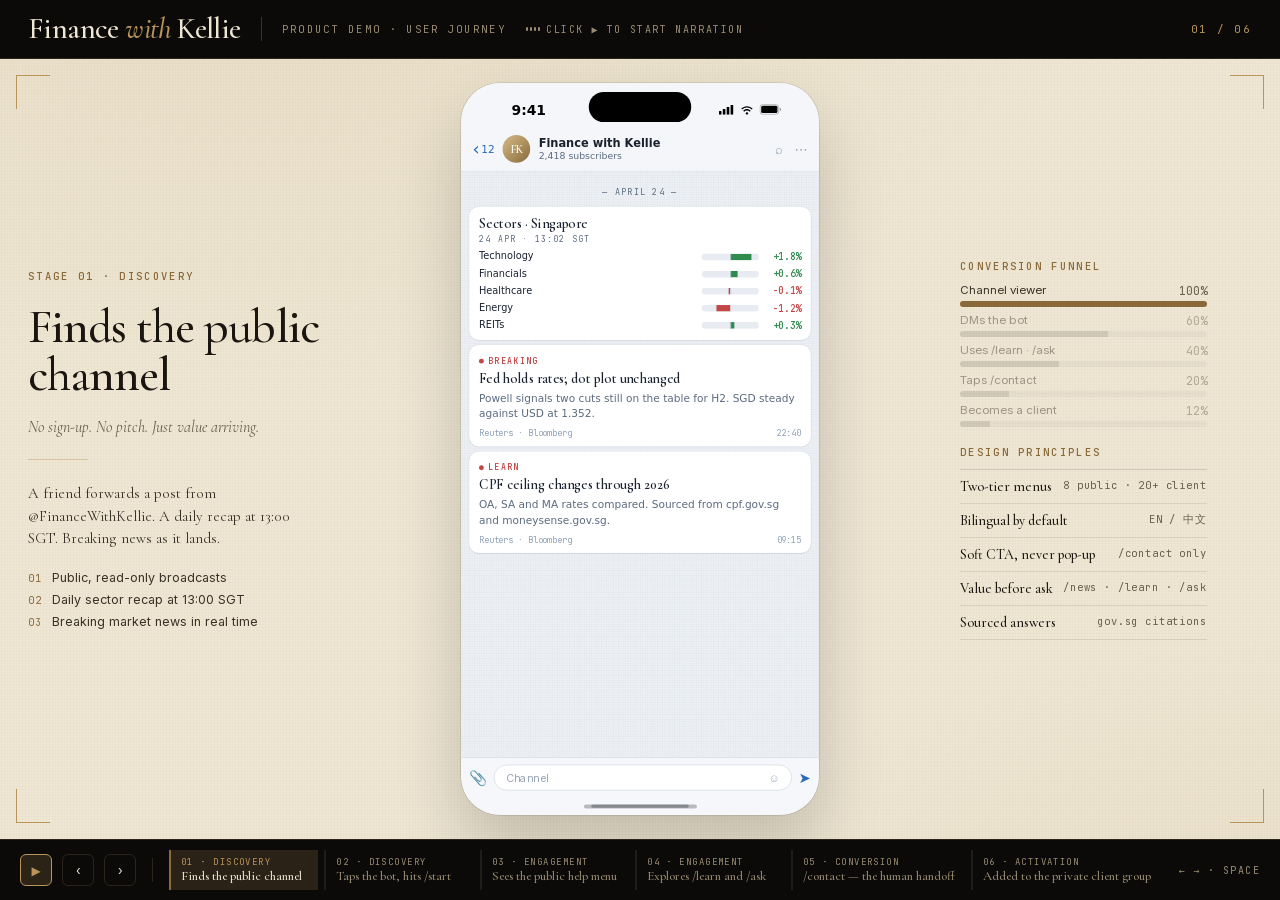
==== index.html @ a2a3235c "Add files via upload" ====
<!DOCTYPE html>
<html>
<head>
  <meta charset="utf-8">
  <title>Finance with Kellie — Product Demo</title>
  <style>
    * { margin: 0; padding: 0; box-sizing: border-box; }
    body { background: #efe7d3; display: flex; align-items: center; justify-content: center; min-height: 100vh; font-family: -apple-system, BlinkMacSystemFont, sans-serif; }
    #__bundler_loading { position: fixed; bottom: 20px; right: 20px; font: 13px/1.4 -apple-system, BlinkMacSystemFont, sans-serif; color: #666; background: #fff; padding: 8px 14px; border-radius: 8px; box-shadow: 0 1px 4px rgba(0,0,0,0.12); z-index: 10000; }
    #__bundler_thumbnail { position: fixed; inset: 0; width: 100%; height: 100%; display: flex; align-items: center; justify-content: center; background: #efe7d3; z-index: 9999; }
    #__bundler_thumbnail svg { width: 100%; height: 100%; object-fit: contain; }
    #__bundler_placeholder { color: #999; font-size: 14px; }
  </style>
  <noscript>
    <style>#__bundler_loading { display: none; }</style>
    <div style="position:fixed;bottom:12px;left:12px;font:13px/1.4 -apple-system,BlinkMacSystemFont,sans-serif;color:#999;background:rgba(255,255,255,0.9);padding:6px 12px;border-radius:6px;box-shadow:0 1px 4px rgba(0,0,0,0.08);z-index:10000;">
      This page requires JavaScript to display.
    </div>
  </noscript>
</head>
<body>
  <div id="__bundler_thumbnail">
  <svg viewBox="0 0 1200 800" xmlns="http://www.w3.org/2000/svg">
    <rect width="1200" height="800" fill="#efe7d3"></rect>
    <rect x="460" y="180" width="280" height="500" rx="40" fill="#0b0a08"></rect>
    <rect x="476" y="210" width="248" height="440" rx="26" fill="#eef2f6"></rect>
    <text x="600" y="140" font-family="Georgia, serif" font-size="58" font-style="italic" fill="#8a6a3a" text-anchor="middle">Finance with Kellie</text>
    <circle cx="600" cy="430" r="50" fill="#b8935a"></circle>
    <text x="600" y="446" font-family="Georgia, serif" font-size="40" font-weight="600" fill="#fff" text-anchor="middle">FK</text>
  </svg>
</div>
  <div id="__bundler_loading">Unpacking...</div>

  <script>
    
document.addEventListener('DOMContentLoaded', async function() {
  const loading = document.getElementById('__bundler_loading');
  function setStatus(msg) { if (loading) loading.textContent = msg; }

  // Error sink persists across replaceWith since it's on window, not the DOM.
  window.addEventListener('error', function(e) {
    var p = document.body || document.documentElement;
    var d = document.getElementById('__bundler_err') || p.appendChild(document.createElement('div'));
    d.id = '__bundler_err';
    d.style.cssText = 'position:fixed;bottom:12px;left:12px;right:12px;font:12px/1.4 ui-monospace,monospace;background:#2a1215;color:#ff8a80;padding:10px 14px;border-radius:8px;border:1px solid #5c2b2e;z-index:99999;white-space:pre-wrap;max-height:40vh;overflow:auto';
    d.textContent = (d.textContent ? d.textContent + String.fromCharCode(10) : '') +
      '[bundle] ' + (e.message || e.type) +
      (e.filename ? ' (' + e.filename.slice(0, 60) + ':' + e.lineno + ')' : '');
  }, true);

  try {
    const manifestEl = document.querySelector('script[type="__bundler/manifest"]');
    const templateEl = document.querySelector('script[type="__bundler/template"]');
    if (!manifestEl || !templateEl) {
      setStatus('Error: missing bundle data');
      console.error('[bundler] Missing script tags — manifestEl:', !!manifestEl, 'templateEl:', !!templateEl);
      return;
    }

    const manifest = JSON.parse(manifestEl.textContent);
    let template = JSON.parse(templateEl.textContent);

    const uuids = Object.keys(manifest);
    setStatus('Unpacking ' + uuids.length + ' assets...');

    const blobUrls = {};
    await Promise.all(uuids.map(async (uuid) => {
      const entry = manifest[uuid];
      try {
        const binaryStr = atob(entry.data);
        const bytes = new Uint8Array(binaryStr.length);
        for (let i = 0; i < binaryStr.length; i++) bytes[i] = binaryStr.charCodeAt(i);

        let finalBytes = bytes;
        if (entry.compressed) {
          if (typeof DecompressionStream !== 'undefined') {
            const ds = new DecompressionStream('gzip');
            const writer = ds.writable.getWriter();
            const reader = ds.readable.getReader();
            writer.write(bytes);
            writer.close();
            const chunks = [];
            let totalLen = 0;
            while (true) {
              const { done, value } = await reader.read();
              if (done) break;
              chunks.push(value);
              totalLen += value.length;
            }
            finalBytes = new Uint8Array(totalLen);
            let offset = 0;
            for (const chunk of chunks) { finalBytes.set(chunk, offset); offset += chunk.length; }
          } else {
            console.warn('DecompressionStream not available, asset ' + uuid + ' may not render');
          }
        }

        blobUrls[uuid] = URL.createObjectURL(new Blob([finalBytes], { type: entry.mime }));
      } catch (err) {
        console.error('Failed to decode asset ' + uuid + ':', err);
        blobUrls[uuid] = URL.createObjectURL(new Blob([], { type: entry.mime }));
      }
    }));

    const extResEl = document.querySelector('script[type="__bundler/ext_resources"]');
    const extResources = extResEl ? JSON.parse(extResEl.textContent) : [];
    const resourceMap = {};
    for (const entry of extResources) {
      if (blobUrls[entry.uuid]) resourceMap[entry.id] = blobUrls[entry.uuid];
    }

    setStatus('Rendering...');
    for (const uuid of uuids) template = template.split(uuid).join(blobUrls[uuid]);

    // Strip integrity + crossorigin — blob URLs from a file:// document inherit
    // a null origin, so crossorigin forces a CORS fetch that SRI then rejects.
    // The manifest bytes are ours; SRI protects against CDN compromise, not this.
    template = template.replace(/\s+integrity="[^"]*"/gi, '').replace(/\s+crossorigin="[^"]*"/gi, '');

    const resourceScript = '<script>window.__resources = ' +
      JSON.stringify(resourceMap).split('</' + 'script>').join('<\\/' + 'script>') +
      ';</' + 'script>';
    // Inject after <head> so the DOCTYPE stays first; prepending the script
    // would push the parser into quirks mode. DOMParser always emits a <head>
    // (synthesizing one if the source HTML omitted it) but may carry
    // attributes through, so match the full opening tag. slice() rather than
    // replace() keeps us clear of $-pattern substitution in resourceScript.
    const headOpen = template.match(/<head[^>]*>/i);
    if (headOpen) {
      const i = headOpen.index + headOpen[0].length;
      template = template.slice(0, i) + resourceScript + template.slice(i);
    }

    // Parse the template and swap the root element. Scripts inserted via
    // DOMParser/replaceWith are inert per spec — re-create each with
    // createElement so they execute, awaiting onload for src scripts to
    // preserve ordering (React before ReactDOM before Babel before text/babel).
    const doc = new DOMParser().parseFromString(template, 'text/html');
    document.documentElement.replaceWith(doc.documentElement);
    const dead = Array.from(document.scripts);
    for (const old of dead) {
      const s = document.createElement('script');
      for (const a of old.attributes) s.setAttribute(a.name, a.value);
      s.textContent = old.textContent;
      // text/babel scripts with a src: fetch and inline. transformScriptTags
      // does XHR against the src, but blob:null/ from a file:// origin is
      // silently dropped. Inlining makes it a plain inline babel script,
      // which transformScriptTags handles unconditionally.
      if ((s.type === 'text/babel' || s.type === 'text/jsx') && s.src) {
        const r = await fetch(s.src);
        s.textContent = await r.text();
        s.removeAttribute('src');
      }
      const p = s.src ? new Promise(function(r) { s.onload = s.onerror = r; }) : null;
      old.replaceWith(s);
      if (p) await p;
    }
    // Babel standalone auto-transforms type=text/babel on DOMContentLoaded,
    // which fired before we swapped the document. Trigger manually if present.
    if (window.Babel && typeof window.Babel.transformScriptTags === 'function') {
      window.Babel.transformScriptTags();
    }
  } catch (err) {
    setStatus('Error unpacking: ' + err.message);
    console.error('Bundle unpack error:', err);
  }
});

  </script>

  <script type="__bundler/manifest">
{"7c91f615-0f0a-4a80-a212-83a307b36c21":{"mime":"text/javascript","compressed":true,"data":"H4sIAAAAAAAAE+y9eXvbRpYv/L8/RcW3Y5I2BcXO9CxSKxlFlrs18XYlOZm+bl+pSBRJRCDARoGS2Ym/+33OUisKlOw4PT3vO36e7ohAodZTp06d5Xd2Hz68Jx6Kfy+Lqaq0EqdKTlt40sAfWa6uVVmvlqpqs5/[base64]/gLfR5VlQqH4hvTV1D/n4k9lydVIyqNL3ASulFJpe5+JZ/DN8OuIrBO6+HUBv3WxwI/uOXX4RW5cwW4wIZLqI4ED9/GI32730YwoSMhTcBtpM/i8FaK6Hbppi2g/1794S4lg1RwQ+q0VD6QAwe/2v2dfaY3u/[base64]/er0/PB5/2cwx7KMv3p2evjH7c3NGjlPtXd2fnpydH7x4tXT4/6PaSkvlnWuOv09ffXs5Pnx6ZYeNzUsVpP48oeTp7d8eQ0rGn959Orl+fF/bhnstK5a9b4z1mevTn88PH16cXr8bMtE1c2NbPKLRs06c/Xm7DWwii0TtdYrYDK9Xz4/OdvSb/P5RVnoTu9fHL941f/pUi3r+Ivnh//nz/1flPJvm/iLV8+enR2dHh+/7P+sns30tFGqct++OPzzd8cXJ+fHp4fnr04vzv784rtXz93HRasa2daNKf7s8M1/JkoP/v3fTckBFLWcZa7aE37xrBou5Wai8PekVMRlhShmInyBfLFal8jPDJsNCnzh8WJTjRCNatdNhV/u46MP9/A/0G/3fVs34qBn2A8ehA29TRZ7B/0Ky6Wm5d3+PTu+ziiwFwH774wjKBwMKBooPt2Fc1uIh+J7pVZatI2cXtHZp8R03TSqgkNRr2Q7Xagmw7K7Pnc/okJPbRk4L7A5rhoq//eialVTydI+gJGJn6mGermqK1W1H/jtLv6XW9/D/kJ39+/a3wl0ZKDhdJgV83UjkaT0eroQUotFfSPKupoLWYn1Kpetogr1ol6XuaD9mItZ3cASFK2olMrhEOof/HfQ4BG2ZkffNrLSBbQcjSD++HDa/u+1Wiv7ZTDwMU3lrnjDJ1KjVk2dr6dKTNRCXhd1A8O/xDGr/A0OSF+CUFOquZxuQNJQGVGUxo4W1fw5vtoTM1lqRU3kRX4GNaxLRW+pKi7zUfNf31SGVKjsefwSRDb8wiy9uFnUZgXqm0rIauNeQlnZCtnwSnFV5UZMFBz4IAW0zXraqrx/jV5hu78pbdomn6rJes7tPmvkEtf2g+GF/PHx+7aRZ62cXpkiZmNaLqhVXGqo4U+z583O760RSxsewDuePkr3M+u2KA5cf8LWXft36wH1ASYL6BlLiWK5IpmI9mhRAW9WuZhsAopqFIj1QFT3tvV+rsxqU+1mSm/5Bgsf5rmq8vUyGK8bKiyc5koHAxzBYZ4DD1EwZtHWKzHDMd8s4FIBL2hkQOtEp9eyLGBP5fe4UmDx6ZkbeXNLzT466JlkO7nQp6cKdn2rSGZWbkLNDO7olZoWs2IaTf29e95A4ZU4uOMs7/ujgS+TfYcXwxGcgIOBI4fw5PKp1R1Qu2Lnc/4zG1VVcAKfTeuVOnx9AqsOfA4X9vj9SjUFTk0pjhoF83l8DUv5J1nlpRKHr0+yoJojOV0ovh7YqoIS5/Y4OG/kFKjBb/FlLa4q4HuT9VyPxWRtTp2VamZ1s5QVXEGVbotqHg6AePWfCqDecBD4Wot1pVv460Je10UOd+dnsizhFiRmSrbrBi/Az4qJami2dbuezTJxUrVAMnjmUFNED2JaN0os1XKiGryaLeG3krooNyIHYhGazhHoK9ZYaL1WGpp5evyDmKyLMtdZOAykstTMnOMBc7Mopgvq5FCPTAOKqVrc1M1VFnDgM7zwnTBn15bvp0WWvZ7n48433km/1/ei+xWePXvdR/bk8DoX9TzrPVDSL/ZvqakrdKQe+7tvshFTWZpruNKw+O2izjW8keI7OVGlWJXreVFl+AV9dlKJ16evnoohyFGVWMnplZwrLW6KdlGvWyGnU6WxUiIrcwrrEV/x24XawJkvSjVrQXCzD4pKt0rmuOKWV9/IphriXmnj49GxIxDqhkAkFyVuF9nM17BndVaqat4uxvAEqAXUD4dNIzdDLPmNeCy+pY92xGOxJ74ajcXFldqIA/F4n/76A76nH48e+UxQYK1vsdSOePzObxifvtu3ZS1PFGLVFFX7o2yqopoPBzC+wVjQCKmfo+hcvUf/s1OimqZuPm5Ontx9Up54s/IkmpYnbl6e8MQ84Z+9U/MkPTdP7jI5ONK7zI4/PUEVJSgoowqMrMiaqelCVnNUMIEyqqznxXQsNvVaLFGHeSOrFsgZVFHmO7pfoIBal+rHol3gkflUXWc3NzfZTxro+kaVZRYszlZB8iO4xL5XnxFe7igGDUfBuU5f4/15MAqJZylbOOAHX+qBWymmGPgPaGamsh2+xTrejQJ5RemyqNqdvNBwCuxU6j2o1ypFauMdwxR2tZypHVBJVfOdaa2aaSyyQEswv8+oQ9z0Uq48bWXRqqXfeRY7zrBaems7N8LT50g2arYu98TpS+/WkSu4IWpRV0QKq0bNivemN2FPsnWlF8WsHQ6Y0vbEQDzieaNGflTI/CropCyh/roatAL1qatGyRx5aCZXq3IzYg013n2mEsoULTcMvLpR8kqLk+N/2xOLtl3pvd3dedEu1pNsWi93Z6xi38XZ3aVzeffx1//8+CtXx12XpKp36CYK/d4p6/mchRP494wnHfR5bQ0XKup/BkfJkPfDW9x078Zmf4yjuRtFNxdY57zIYSLPWtkquqE+q5s31bJeV63K7XWNL1zxAfGyrlfD1XpSFtMTkIuqqRrj6aaal57U7e/DC3u7RAVQ+HHmvfQ3m726vqQ9G1Ty4IEY+g8y0K+UcoNlf/klKJxV2C0Qm+mcLqV2+wyauiGy+h7PorDdR+J+dl888gYY7Ok7TuVb18K77u7pyPJ06Nw/[base64]/QSfwVBz+hLAuEZdgn1JFRMeUqTo4WaXmlxs1AtqPzqBtcSuSEOUxetr90ptF1jq2VZyUYujZoF5vhDtLlQbVSYHzfKnrBwEXL1MBf/eVLXpZLVB3HerBUQOLc4ptuEqKGnN4VWXheausXrsX0yK5wiaJeVZi+onj1PLxB2tKOCtfc/IT6M78Vz96xupkq7lcjYosnarwp5uyiq6/pK5TDFFVB/ofmKCARoqpqqppVF1W5oS90olI8fPqzq9uFDoEkpnr56QbpISQyZPzU1/BnkF7mxc4s7FtcRGwbxBpql+nW9BLpXK7C4gSKhZdWf7Y9Z8YHmfbGQmgQnUOqsW3GpUdCADXgjiQPgHsnjjuGc3BRliWVoNsQlTZLdFESll5ZFYHkqa+q5tH36sShL/gCty+7N04IVp5dxLz6WSmmaaCUbRdfTDsl/awjpA44d7+JHOAlCzlrVhBuHiKS7cb4lceiDx2MEnBZWGytLuII7qmUWRd03OoykCpQoX1XIIpBcrTK4ZwuM7UhS56noP3wHM1f9YNS7Z07VqpS4a8rSDBAJLBOH5Y3caBSXkG7rxicyUFCskRKpuE/3vE4taHjCs0FqUSzhu0mpuoSpGkWnl5ivZSOrVvHCB3UgLcJGXi5VDg4M5cas5VjwFUE85HswLFTYAyIEXkMcGF27cbcyn4FZqMscFIvrTj9/E9Il49kHpNBStQpnWbxU79tofv970jqTGY5qK7H7w/902m+85rYQ/5kCPxih1xOt2oj6kU3imaHeF7rV9lpwAXeUoprTChXaVGaGz5+yvR3qX6oGr7cgMbRqvgnENHktixK1gG2NR4CpjwWjAlQ7qKUryPC2BprOxPmrp6/2QKNaayWCLoHYZS865hLzUOTrhiheYYf+vmS9kk1byNKjan7Cp1lbw47GfuUkCf5dqP7lb0DqZ8wit5G5Px2fTuWGGQ/8+5w1mLF0fiBe4Rpk9Nu+VstVu6FX7k5HbfIHs0apv6mhV3C0H4vE36GzEAryC1WuQHMNwjDMG04+kT1S5cy/qfjisZ0mK30MgfY1Xl/B9WTMC9mYSUF+jmXg4gj/3XfP+SO8tOFfqAs4CZpH6YmIQDRqpscoBcO5wrMmRV7MZooMqzRJJfQgu+cagg/FgT+RTutQwPIWf1N8oZnJddmaUaBMhY5xSpairhQ4ZejYRGc0XZ6FzrZsKjqwVf7yS/KGYdXNdmo9vUGhQ0ustaXa1d3GH2PpwMoD9CmX+khpwJm1P5ck8LnlgNt7aHX6vkQOHW3WldCbarpo6qpe63Iz5g6yBh7aVWANW6OyaqIE+x6Itp7jdTATOKFTWZnjBS479YoUXFSbZYt0ceEZUu/VdN2aW49hd9BL00lUDEyp7Xv2zgFnce4PnFwJPSZpT7rcr21sLw0TxfcQYe45q7oA9lxRhdCX2RrNZUM4D4MZGmXipFOPVRSsV3hmWppz29tqulHBCt0JOcoIDmmwuODCapzRiXJ7nuqbNfWSNtxDe/qjTsSOHpbMGyCSVKOmqrhWr5E9wVafqFndBL4w0TVrjLcmJEH0zgx6DK8MS7O3NtDtTJQhH+BY7FUJnfVWKzyGf3GH523nce0NsuWNxP+Ml0x1l1Pc+Bm40/wjznJt6NI/x31dQqxpgAMlzesslftOCOlT2HeDYzexYLa+SPsdd8sEjsTRa/SfcGd8u2jqG1z8Y9Ty2aN9mGXZaE+08ooUG3wW1TOenGvZFGSObmujfwJlFGnYnIoWBUhiatvryZww0TlvskjCYbflPmEmkk/Co+Uz6Wo+WVPD3fh8Wppfr6PxtYy/Uj/zSdqZhx+5PZncWDMJJ8WdNmjPDvXUFcEmjbdliiA9TQrTpEeFHT1ISIhP1apRoPfOQcTX5mCAv62zOt4AQdeOkm4xNQ4b8EsRk9dFNeWpB1ESqZjc2eFWx00ArSxB1hw0Cld3XrNf/bK+preivoYwC2LlVB/4GTaVmFhRG3xIWAV/o5yKfa7aFkM0YBtI2OjoZjnQLAI5Jz4n6qPlx84ADvrAciVPQ/t2YH8Mxp4JYCmvlNBweMPmATUxnMogME6bAuUSjUTHF1TRqL+ulUZpl40AAZmSch7qWjUoCoE/DASNlGB+ywbvxlYf7OsT3oYX/jHYdCjigs5rDGYBBgmWPyvv0BjEUCtFfbmzYe/rJ1//8ygbvCNGuX/Pm0pYC0NSRV2xbTKgaBIzyXRRVLPaHQN88aJaXrNhZJjYLWPhV+JMR3PV7iW97MxFcjj4UuOZAtvWLTw6kpSyqMR/yGt5hmsXEnkmvtQD6u/br97xH4/fOWuLcFp6G3bjOxjwf0f7waRZH4lZhXfxoorI0Q0BLWvBu2wh9aubyk4U1THyR923IFx2HLX2lh6/u9XFwa7J0/VyuYGJDq9Z+NitlzhI8byADx3V1bWqClVNA+9dEKLM/VEvZFnWN0L9dS3Lot2IKRiLcA710Ru7ub1uvl436r//[base64]//[base64]/WzzD9oUdSUZZH7Mx2DvSRXom22XiiAjg/0LDMp/yVk2K6XgjQ+Slo6cRQJTzgnDNJvyjR267zkjyZ4U2U3MbXK4HKx8lGzGqQBwoKuXJbAi+x6BQ4xqIDuM3KdqBNfQu5WqkK5HqoVq/BxUflvl6g4RhhWlrnTDyUoBAG4WAsrtTGBlHBFVu2bVNM1qAEODo7s449Y08kGAvVTrMRcjK8YFOtbVPgRcvUho6IYLtCt0/zPe18n6OOw3HfoCYV2EHGNZkKgc8taw0+9ssl71DtaUhJt4fMz1UHeoRLovhLa/ayc+gzY5423q2X8Xa9zMR34Jhdbcz8YssgLUlTHXGmV7NLNLO7jfa6KZZ4NLy7NPpp/[base64]/iyQ43QS9wBoJWjLhRMukU1H7NcD6OYwCqTHxierXM0caJTp6lVfIc9jqnXbYYx1NQoo1ubKFABURV4JF+Ket2u1q2pzxh2b8jTDY+EIRHk2B1Fr+HQfooqP9rTbPwgnYmzX/E64H5ZGE0a1gk9hNJ7yEmEbBvDPopqtW55YojXQBOWG1a8l6VWemx843BAPBLaEW4InmGAwC/cJp4q3daNHxJ5g5MFn7nJNAwzXslf5WXtnROOp+3HsQZIC9+rzbYjwr8i9519/ulErqSDc9omZLyBGIqCFLIVnAh107IQIr7UGepHSDVJy7Jc6xZNH7i78sQWMv9Zmw0E8wqum5F45KsQzLHZexQTfYJIOmxrNDmzzVzTlmqbeg1q7EVdtxTBukQ70OiWQ3iu2h8bWGRUqQzrdauac7xnFVVl/rzBEoF5njynnZfxgbCf+t7HXuS597Tj3hh84d13UEHCXeVmbLdiJ2f3wspgLH0Z6cWviAIPxLf+2MC9eQgOw0HJR+L+6L7Y8wvuG9kNQpZBUgPbHcn8RP+NghAFwKvYhdhG3033WVMvKTYuXocj0i/gOuCtNrx0tYkxD/ibge3Ry7pV5qCE3Wj6YcKlDDOcq0o1yLMh1oA0r3BM9XZ3OPKipDo9j76AZQjGYGxK4iC2AO3uij/hkVLX7VigqqUCrWXdiJ9gqxUVBrnS8EOq6eAr+OyArwP4GWCu4IWgWkOQ4SDBEk7JeJkTH1DvV+SSwOdmsWWYI/YON07ScPSXG+dMzmcn48vMOJQXFarW5uT2Z2yB40nbis+QoozW3widiUo2QEwsXX3wtb4pUPD3F1jgqZQCktmLmdzgmUGRsQzQ+9aDrul++Zpwa5Lf+RAyiS8Nfkzq2xi+pvv5GWLXvADommQFPqZL4msD6LL1W4vq0l/Bc0B04Uq2LWUHkcRfsux3v6MP/G3gdcgHxnFdMWEoRhvqqCLoasTHjNsBbJDsqK40iNID7+ALV9BB+cQNGxSfO7dsPsgugj68NmhA6T7E4D57yXb8E5OUkjiv5LE0FoNnhP5zSuA/qXYsDE88TjxF+ahL7WsPfoD+wfq7j77o8Neg77agP38f7vVMZh9Tz2jjw/nzAgCD0kO0uEH+EMNewYABQChQzEary8svN2Utc3EQls8u+EX3C3BF6xaHp8H0xcqQu80CVDPkpkejsHGrF3kfL0Li4HJrkFyPW7S2M1mWIBSu54vUMZJC52HVmWc9co6SziYdlnBQJMdnx6c/HD+Frfr6zCq3r9RmDzU+Y2525v+8uAAkuOgJQuDRM2OYxpBSgJKQJTT8vdqwyepsgXc5792pmoXvOOLpcFKvWX4+VTPteXamC1jHv1AmXkj9A8gcoNYnxJ/UfSOcIxuGCOH64Ic9GwQ3Dxgd26ntfM9V69XwVJHpuG6iaqCcR7PQNtf04AHXaVwaeVZCwksp7zzDZIJiqH2wSCFDCcya6an6Xm0+daqu1OZzTBVW8182VXCJvGWq6MX3agOj4Nb/iF0y9snEDcnEYyLhHhqHTgrNTJm7fw7G/kX/fgrH3V/ON5WZfywyf6n3xOWV2lxaj37UWWTivNmwdwdDMhg/nUZpMOeiuFxU4tLO1iXj2dCkQtwma35BN+ZVhG64cM5hFXQhh2sXe6xPF0WZO5UGxdLzhQcUWtAR1OM6ayxWRN0eGmMS3uF+0lndzHfLorra5enZwXUaDcKV6qUTnrPk8kVUGIRfpp0hmEaQzp3nA/o9JFswDiMWsmxSOoZr/BFSFHqqZr+eQk/V7KMpNOLqvRQalbuNQhs1+x8K/UgKPVWzT6dQOLRupdBTNfsECoV6Tmb2AD+SVVW336nDdVujGwmo7racQ3xP8o43/+ILZ0QHUCczjrwPHpjvSKDZWpp87V+CHgNOheDD+KiLI/t7hc7+1tgHItxZaZHnbdDcu3CT8bZx4vj9L/V9vPPJomLatiYtfMm6jzPSm5JHjvODsQ7sjQI/v5y8UtnpfSl/[base64]/VWbdgRGQy7h/op5cGDWGmBWqzIWcA5G220CSsVlXeTFDz2ZgznOCh6CRMuxayjf44Qe8oHYeIu/rPL1Sm/[base64]/L07riRQTeO3pVgk0QrQFX8dQ3srMgBQWi2IZ4pO/uDKzLbcC+BWT52jX3HRnU/vBdpaqJwrWsSkFRQN9S8h/9vakJdw5UTb1HZ0DhhAke+xzFErvVTNa2bPLKJNkqvAO4dDNkzw/xtUJzyuAAoLWqC3LP7s+O/x+4WjMkJizUryc/JAT1hpGBxrXDjrCiEgS2ixhVRvSeCEODGT2GkcOi4LYi7j2JUcUA3i9r6LWbR6nJ8F+/C3Pil/ajk1Qu5EjXFMxsUPOM/hie1q4l8RyDEEEzcXuIFoarroqkrwnbjD8y8XVC/UcXCxn90mmcvhmoe0LhmZzryCSVcSnDphChv8qeFj12f2sRMV3W1o9BZA30ThsQJjavUmN0OSNp2NRXVtFznCiIQm40/ImgUQhdb9tsfMR8k3EzCZoVjyatqXtVwFBZtZs7stKgcztEYLwoE5DrwvdpDydiDVsZ5tiPtvLppitZJ0+45Xkcc/rJwsGR4vgCTZbYI5ADQmrjsbsfebVhjMUBJ9zOPJXrBg4GGwrGc39SGCDULMpSp46b2zkE+LZ1viMn8oDzaQIfzJEly5KJqyNZ/o8QC3DALPmB5QMTo7zxnOPd/n1nDpty8+SheQRS8f0GIwuOZhums2d9eKm3nZB0al+mGKDFSLskRWNQTSM3hyB6u8+JaVc5K/DBwD/bF8LyeanqwI1dFtmiX5f8iKvHOniicIBCM+Ag2mke80jeq8o9bmBM0s9DZo1UDtx/0ccWthd7wU4vbbD5xCml6RnCgzlrAvuWdZ7h7Ow9pJweI1QgPTajynVBMVtTGmu/QuXMmDryriXczieNt7npLT91REh3y9Mt+h/xWe/yFnII2aMv+SXOMfkiuaAeDjmc41AAc+Apf8S1litgLC5ma7Gq4t/zktkqwGBPSkv3FPRkKyInEVfREgu1BpEQCgRkAxhsZsgRuGGpJxB009ebrEag+vghtQXFEki0bKhiwZ2/Ny3d2Otyj3jsrgmfyVjNizZLc/8B9FwIBOfbdRJUDPgzeFkCCn6kGoPXqyjnbAteo1A34apRlTeFg/tQZaHhU0nDLzxG/NgFpK3bEE3+TReUPDsRjNxXYSmbKwCzwn+xmIRTAyyXq+cavxfYLgzFMyEf0iWPtNuKsEAfiq31RiD9Ew9oXRYil62p/W4Q4uoV4JByOrt0mITH1HiTxIeHa2cYP0rNG8S2ORk6Vrstrhz1CN/PQV8JEr2dc6LV/XbIBjfaNNcV7z/Z7N1a6Tmq8Q//+5r9tq/gV32HDdF2igNX98gtw8VgHGXry9bseiW9vdzYavKkwVH0g9tiYH0wBMOJgoB9nF0vycKg3GpX4SGvG3ax9vuBxy028V1trbuddh9eyrtRhlTNkGBx5dZkfG/mwUjffu7mDVavUjdMQBF1z32XUS/p4LLwX2Gfv9wX1P3hitAreM9YweI98AdC4HNiedYCTjkrk1VtFOg514l/SaJ4BbgEOP4BR+RQhD1reIuPBazOBVirvk/KA5KxSxcsS5T9L7OwY7+I+K978tgn5AlQJht9ap2MZ6mIJBQHU3GA7Ujmi3ZoeIFZvGD7YEU1fNcUcIAv43IPTclqvipRcylGZP38Yi0jyv7uMS7KW+dzKWU6sVY42KaULiFmEh831I9wAwROZtD/2ZeZaYnlN+bRNNZLUlajTXwOMaajYk5PAXVrZzBWjVNngFaccNEIHOK7ynGqvqXoiJ+QUSu4IrDekVEte0ADc1022o64kr8KNSUuI02A0oHZQY+g/GCRhYiEA5Fo1Deb0cPXWnMBIBXv781wVYKpBIQpKL9DZl+yPPHMK6JVsPP1a6nZh3piO9vLUjiDyj3B36BXZeS0UwWuYlzpAn0/KGh7TyYwc4//ukWdELM30ftOZx3+Ma4OjxT7ZiVOWukF+0S9ZiX4x0S/08QKYldx/vqWi/kuP7wn4Pxeg/34XoNvvKP3ypAoktjtZeDrS1Q+qKWZkWrFQBs6yGRg2P0p2KjRqqH3pyeElGXMmaxxuAVG/pGKXvf3yUJRCCa0gfm6FXIpl70bJgAGS4RciyDJ+bLyk3SPrE4+fdA1Zgf/s2fHrQ8yvCcw/Gxjn1bM33wVv9gaBMvNYT+WKJF8IJcLDQ9cM7gUeBCYEBy1tOP8FYUfdS9iQ0bjMoonCmi1KnJl5UxDNalQEPkrBpdBr/26GRkN8eqrm6r04ELtvD/be7c73o9fN87q+Wq88y+LgYLAnBgdfDYzWebCHD54MaAfENeR06ooD7B2bqoZe42MfQwh8qzshKkFX3mIZ3psfwovJ4HdwWAftdvYQAQyfg42HskQaFBBy3kIDNTqeSM7dALwXcr2Ihbx2xmln/Wc/iDgzgu/K8ULiwRykeYO4ZA5XABnmOFyNv+w+gsXoruKb8LMhxT6Em0S9b+1E9zczFoPfPdgddLnMHzF4DP1DkIpbBlgGcGcyGqNm0l5F2AFOAgZVj1eFKXpo/6KwWrTOsAcSIEqjL48jY1sFmds/gGCt3osT/H+DNk2oI7PgcwukwCPv2TzekvkBb8yCYHrtVQxb9rALntaEmwd8BeVLmCOKRy44/YQD3ZuURZWXm8CfQlWAL+YOazL+EsL1pKynV2JVY5IfMFGRT9XxGWG5BdouSB3v3Up9fmie+wzRu551JX/KZVgW06I19B1m7UwL0l6do86ZGezhIUrT3fIo/gDgjGkavV6aJQp/nNuT1p49LbVq7wVnLb61CB7Dr/854V+4lKuTqq1DOWJMe31s2MZrTM40xqvuWf1MNl0ITQ9RxPgcWgEn1ETiilhBdWC0afScz85BMP+HLl+BnAB6Hoh4KwhGpvhFjUtmrlWeKJJMR03QiUcG59CyoI4gZ7Uc3jUw/tZLIRMKwumIQQ4XMv6Xe9FjDtb0w4e2tEj/MF1VHI9kKN6vyfTIDC8ZFCfCiCZfINjrK5SMX7xj7+2W6ESDhp+GIvAFnUuxEG3SjUOk2pEpwRUM6ZuRwTJDsEQUGRGBBt6NGbcaLwlwnEmGVUT4AgqGJodOPgsdhRpXFawVzeq6RaUKUS2tq/A2hZgD2sOef//FVxTnYPcZbQpQQjs561HEji+481+NxJ77Mswoy6hW3tR04k94qx+5XgwGkSLb9rDDJOFft4L06WxqwejE3UFSzRBwJa/XMWMyjY3FYODLTNNkkMvUa8tLoWdvXj7lJIZIMxkI5H0TGof9saPUZTG7JLxYPIPIWYcwWTR6/XLQG5ybBoJdzlRclYGVEMdnzwFfu1mDr4+u0WcI9KbW/5dj6ICGwensJour8qCY4C9wDaobzukFEsyVZkdJikMWea00nMYo90nvQHRT5M0JnqiQqu0L3rGYmc2+gTM4Kj2KmVHvARt/eKfoQhFzh64BIqA2A3gwqRmHnF8TrBHAxV+pjeZtvmFfmzGF8UtfuUKa02vVaHVYllapYVBn8xrv6gZbCLGEqUh3g9FhLB6J4WdfwF+3dOLbO3bIKgGNm7JG8YY1PJLZZTh7vxp+xZ/DmCWhBNYZDrInsYfZOh9Z9pzWiyJbylZrvQh4Qp/k97gjlWD17p5YcVC359yynrSNUkeImovaHNCO4S//XJnV6yo3EqGFZKdvPQW7qZ+J6ZYjxztXxKPg1u+JTeaQsXYjt5W36aFYmZZWRHlH/NvCUxqa7iN8ZzCS+HTkw7Hwli2YyUcHCRG4V/7ltjzxN/LyCoVAHHJLCFnPKop0ObG/3UwFhzWLz/[base64]/Uwbg+G+Jb1tFTfO2C/Ax+XF8WMn4Hw2Y8IHrgeZj/VRTUENHQ8tj7AsRU2M0JUJ84Oy4GcS8V6F4LxQNTVslQkQ3uHypiUtGazcahovLVS3iM+tXiguawMw71m9zlpHhtUH3HoG8Z4zgq641+GloYgkcHHKPbxp6llKVdeNQFK2lKuTAZmuxtI4RUlqYHTTckpJ6koleSZS2ZaePjBjdhybJgjo/JTceSOYfzDh9CBdvQB7zmETChXLhCwo2A0yDWMEYP99AYV6/+MTYNxnLk7Jo9c3aCjODZZzzhqWDtUXV+hZMbl6ZPgtUvJ43mUeMqW6MJlLm2hncyJMBy4fCDevnNS0tSKR/ioR7tFn9KlMbo4otgW9wHeWxMvAaozRWB7lkVGqndqpusPRIkP0nqBW3YB1fCbbAUcyq8kWUNLRjd9nhxkMiMcNt+hnMD5K1jXHiKLg++rR4/2STcNtx7jgFVtMAQytWhVl0+RyKYIZHM9X/wX8ywIvzDsJsG3ZnVzLKcL2Ob/aHzL9azDrPjdUYJnha8SLMcUSFCEa3Ec1WNI5O6k5FWWQar0DSegsSbyUT+lkeLlQ6cTHebwrATTGaZ6N7NsQjTvSGOom6DKbCd8251cwQcN59Br1A5JzuHm/JUk2tZWQRrv85gbR4a625YjzaC92/MHhOmiMyGY2VNOiYVZ6IpGG9kMrWxpwQe1PNfOwYCUwybBm0kaC8ZQWxXFW5rKPstkQiPRZjcX+xD/nnSGhXbTJTXAz+mkVRcyUd5jay26UgJ1wIVQGuDPsU1fyTFgtgGOxPZTA5pgeDnR6AUpJCAls9dbW0zXJd55ADQe7Had4yDiNzZJcsB0/HWydcWHj38HpCOIlhtVdrBgl36JS8vAzPpRdVH1ERVDPdijDh3jlTdSEydUIp00cKSlsxdqTkfMoJwoo6O5y61i4BfLnDvK6JYQoULrH0V5MTMasrfXDxEkPXkHnAGwau4cdI3qchIkphSXU1nCWrfqiLKhfVe0+tJU5VArUAGBw0LvTWL0ZNJda/WtJ9AZ+EUzc3H0tQ/e6MU/H8IdDIJVZYMqMchYyZgdy3XZFqsSjy6zk0zuVYq8Bc+wed0Uf/Pib9G0bYsB5101xRKR1oGwgDHgU40TJRsybXvr6KqiGH72sr2pk/2AHJqAfb3HC/0So6jBNREbtVyeanwmJ4DXPrSNj/b5O4DrDz7i54en535xL4z6zDz0OkORze1CFW5JOKEmbEUF27ZVhEth46IveFA/[base64]/82MBH5CvZ+a0l53t3701MXCvKrMx5E7gO+E4KicziY6HVdN/R6EA8rDW4f+8IYKWYKb1Y2rDz4AyFRKqSjbYlJAoi/[base64]/pATx1o2/WaI63ft7co1B1SZPB9oFAfez90uAwXffOa4EgXycrvJZqJTqOPIINoOEFFdx6T/1HfuIJCMLjelm4d4JPPNsInnzTEJ3ca45N4kE9uH2Vw3v6KMXr13HmE3je94/PKwOj6mkmNzYkAn4FJpY/SO7Gq3lP4UxmW+ePvxLC85j6JYZnvb10wL57219BiJxlIp6EOKSZzi/QSRFLW6bPDnvFBfOm1cSkwE2o4PSinVLVQsxmcw7hm9//s4D21QrSnvGD3j9qoR0yK+3Zh6wzjsQdf6kF2P45X3kq4feJcbMmNfYPivxhS51aRZVlQuigvys0kvoIxs5uNS6AoQhQcmxYhntMDEVJfFNUes9FTvrEE3q79xZ6kvGJDagwCP95UAPxeyLL4mwKz8s5j46v/mtM8s06eENwwwgzKPXbPfiIVxgEHS1kSBpz6E1t5Y8HlPT0KPwLQKNmuNZpKgx5FkVFkh7dfOfuLKdEuVIUOcQdYeMjwSRAtVrB2kmPE3rfkqBfDiy2L+YJTsglVIMSdW/aBtmSBYjj4eCJsLsA93ij2Ly08TQBm0QXutw4mGqPZQLMACI/Um7ZYAoaakYltzIWkjH+uSkpgZZzSaFLqBlPSsV4Pw3MZldaVMd11w3R1qgqTEc6K95zgiStvYMXXNgmZdDfy6QaywVgkKDPxGfwx9IJbMP/oqyCuadvqG6r75RfxEcRhFvAO6yycddHQciLhgnnrGrfEny5mjZX+gBPuD76qG8/Vf7BJsZs5OSn0NpgUepQuZicFR5qYjdAx6qPGRsnjwEsddt4AYlC6+wzRNCt+fyMLQrXkG7QhWb9KUljCmkIy3paxq03Ge1b/o1sF7Fb7JaIKWH7ZmTp+5c0br2iiiJ0z072k+0XfdBkiDfmmT5Mp/slFQ0IMP+qPPWbpELj9HkTSsEKbmAcMBdP95ptKLospGDRQ8qubdjhCQyW7exkcXFaD53viS/2X6i/Vn+t1g6mUjdBR1vUVZqTaE3+pBH4MWJwQJQEsrFiS8g+goyhT93SKEVyUGUw2hikuYWVzBROvqikiAbpBDTABrngR5HGBIQ6HI3HwjRnGfRjGINv1yg1GI+g2uuEYMTbswhq1luVGTBrE6zP6a0p3XDftt4NxsGTbEIQi7PnhgHWBAyDWoJL/WbXtq3b/7pNuTJlecYM5kIwVImkiKbZ00xdif+HADtD3bLIgT2P5I5pSWHVMmnm0ghhVPi+lVWQTn9gLeapV5lLhPZQVqGtOsQp9Oqfgrz4Nsc2NZCvkPu+ZztsX0PpeLB6aJgNhmJj8qqnzNU4OZwi9QZJCJ3y+gvDNI0SM7YJOeNy6qVcwIh1dBm5TPZqZ8FWPfhvhLbGbB8C/8d3tDpkagbjl8lipm6c9uBnCv9CDRRLpjQB6Ttru9R12JOLkiEu/J5fwgu/wUIOHQUx7ORPHJD2TL8OGNq9LyOrKk7uh5vtTPnag9cZSzdk/[base64]/OhisulWtaXRAl2oV0uBkjA4MYAZZFaR+QnjV/hQ68QvvedpUM/d/[base64]/k4IfY7n5CvOtWOPmsHU64oAJboEV33ZSbj0nTf7RsJfBCRmfjx1dPn/M4Xn7JowY8357JxDdoUDdXFQL1RQticE8Woplx+se+DxKyC4QqoCMAjM8B5dyg8QPrjfAB/CszMIvv1tzzHtVTMmHS1Z1tVnWa+2RY1t7HaPY+qgHJn6eroXcgx3dglMF5e2mu089L6a0Lc3gyCUJMxPoqHOY6CTujZcGXK/nc0x0IA1eDd1Aw1oEx896zNygqSIA68E34ucsy8JD0miLryBRPQTz4Yr57pKcGsibWpNqQSNOHppU0MX0Sm4y/[base64]/iBOCpIn6K723vbRpv1/xzNZfTzZ/IRy3x7atnz86OTo+PX0bfnU3rlTp8fSLcoyM5XViUUvfY6a3NKLet2b1+evDAgfBhN6G0+Swle1q9hkWF3iagbisU+NBtK+h7YG0rF5+vUNYwJsjhyIyZcsEALpPJG8OaK2G3nodzx3pwlCbclQwQYquNeFbiTrBnJvmgV5sbBwLl6rDIToCdzc5eXMFkDb7epMsBZs/mJ8pHCVzTq6VoF4bv905/zG7MpM0VJLhfl+ok74fP7BBTOtTR+hpG+EpwETDpMyANkErddr7oY2SJCwDUuOe7tXchkxN3FhT0fDXsYOz2QM91gJMsJsZ8dyHPkv7YW6QwwRXPy575oz9BBL7+H4HwfwTCfwSBEHf2kPPO/ddIgS4LAciAcZ6CWALs5DH4vPKfHRdbSMEhB1Rcqhn6porcPo7grV15h3HdYZT+151z2rLIk4ri8BdgVSJz1J/q+oqSw2FEhouCLDAHloFbmtT5hmxbXmCqZaaUYA6tC+RlARSOnBWDwLiOWQ3JBSlVqtR1pff+UmGhx5kA7ygSFxGAZ1lohO6EwgAOhLujnvGt2+Crm6gEMdQclWBDO0Zc9RO/6okiVDjj3nG6LhVWi5PAX3zd7UwArTytVxvXFQMxiB4nqxXX0RfShnlfC1qEHViEHcR9RMt6sTIeVBDGgbk8J+s5jtVmqwX0+FItu+ACaNbyslZj7AYeD5yMGgkAkS/xN8A/r1tcYFaSrBboQfijRZn0nMsBMAslEjLIAe+BbNtUp+OJ4JGuqekF4GlKI4EgVKGuMTpOM5ilV75EFVII0ejoeT9OjrHWNjArClntbKPEjktkasQwLpmDghOXGhkfsE/Odw3Lw4vGsT2Zt/OOrEcZu+/1CkzkKSJLE29wIOJvvTjZXOVrgLgE9XowxaWaF22xpChVfK7Bo8iBamHuyFxUNe5Zl9VurW1Cy6JyWFNgbfY4KKnjbCc9/7sD2990qmhZliyGRsuTOcfK2GYxxsOTRgeDGAduryyb3ZowOnZ7xU2VIpOU16uncfbH7VzpP33czl2/B6vn13V8i9DtdkGWqC61pc7Ar2nIBm788XG7qrfxRMWp9k9Vvp6qZtjQfyE0Hr84bOb092fqzu3tpHs3M0MIAhV+dWeialNtH6OwMyRT2xicOPRnaj5Vc6oHJ5UGM35d/XZd2dpEqk/P5aZet79dh/rrTx5IBk3VQDh91r701Z7qyQuQvn+D+ejWm6SU5QqvINfqT7LKSzXEtAW/Bb3c3lCqf6j9w6025GA6ysLdquZZFSsg7t7Fnk5ub813ZAp76VR4/TeEj5suv8b0vFBSEK+zn6nlVM1Jysk/11ihpuQJt6mmx5xR+wx8vYZ6PdHTppioMWgoziq50ou6pR8YL2wefa6j8Ff0wKHv7Io/IcoEqguwdkRWrkuVlfXc8wUs6/kcJJN8jdFHIO3v8M0Zsi1SXYj9vyko7XpkMDUXO5uznHJA44D8vCJUUyn/VpQbVljeoBA7hfxGxie+rOduPcAGb9OCCSXnELKb3TP+eXSXlHBp4Hc8UvIjbhc1ovHweoDKKX+qVpiNxkZdAIDw83ru/zypZrX/G8Jk/N/Hxt/aPPhjU69XnQdHdVnKlSb37eDNcZWHwRymd8/rOdA3rqD3LLu4wPvhU/fIC82Ja3lez/UwpSaN5gB8DwKf74cRKGAMBVjVO87fZsfQDYIJ0T+eS0pYZEhtP3gNc+u9L3iqXQFEtnAFbnjuXQGcfa9E5P1uJ9krMjfrExWxKxSXDZYu+ui46hSH9cTYEb7Mz4t2sZ5k03q5O5NTNanrK7rg7xZar5XeffxvX/3bv4VImDads3d32O5nFnsd+e84a7dHQ/7bMN27uypE3poUucWowzxgvIsvl2v83rsQ9nl08mehzxSsOjuk+N0q63niKVBA4jEue+I5Lkjfc7uufQWOK/PKzYp3mXJbhAOhPm6HWF+XYCc+etRzxjeKrYGpDR1UsbMThHr85hv98xPsfzVJIu15KSvZRyFUAfOuYjbnK35H4w55f0RlwBR7ayP6/4jagIP21sbb5iOqQ37bWx9vt4+oD5no9vq8bfqxFdtPt7eA+/xj6z6uwlp/UxbR3cd/CHcxK5bCMjOFOjHYJH9TTc0KpHNWokrQnoGKjEww4jVqxsQMYJIlWFT0WiUgaX0PlaTF4XePjTHibCEblZ/[base64]/FcnTBImjwqNj8qefVCrlxyJPsgTjZuXuwBOrLBYeo0Q/7kcfVDd3vqkCPBh0XUOKsQk5eg7jzEN4xYhusH4vHoKwYLlTyXbDKTYiavjGFlDGE2rIQHl9tiXtUNJxlDghZfzCpycsW57DjrmKX/0DXs49qhyNqZCHDhGM4iBH0qf5tDB5bq9W4AS0VTl+aWa9bfeYGY+1BRr/XrBqChQAU8vQJvJOgs7qZsFb+JxYETwgowvs/O1Zi60lOL8IbW7Y7Pp4LJ7BbotcH+7rG1whImHPEZTytQVOLp8Q+h0cbaH1HDz0bD6LZ9zzIwoCk2Pmkr9tzWnQjoILgyBhTkMzljiWcCRX7nG7c6m4A/OrO7wNmXDE4V8SIQIS3sJ1dSN2Ho7zPYJge9jiF93LcTerZVMNwMoRlwHm/r1kV8xNEeentsj2O1kvqFYzcZvF34Q1P/DZBpG1HV1Y4RfRMphQNnEkjn59lXyXhbVwjOPwW0w1yFcOa3TVHgsDCKslUxpz1VszKVGJWfZ8mld/oZfhnAsTFv4Ehx0BxJAuezznTVhrQ+YYV0BoEJ1mXwcy2gn4JPFtEhLbpdxiUfi7fvwjnpObaF7fiBeB9O4r1tjcAp8fbdGMm4a1D8eWuXkSYROf0zdnHGCTZCgu/PJuFa+JWCT7JzXtdm1TCWPU1NWgJU76jDkZxngMvaZXYMhICBgGPAZHLMnQtUtw5M81Q3ELXpIPuy1jNB70hIC/yfI06HnWFNpY+RTGepzWDPTXGeUegUKi8dB4TmM7/is6uCIubAqYRqM4k9CZ3YoJl472B16WF7U4e8lDrwvKgwqM4fXaZXZdEOQaKLMq1wt8xHppe3fOXqxw9d0u/HUe2uym5BW5JTuWjxDYQowVLBXxg65TXyVr9DucWv7+30XYo1EaYsoMTCHajF6fVEXUaX1Xidifzgzi2QuHOxnXB4VF0T7CzUB15TN+oahDtfiGZHwLDO6RowAWYiX2PTS/m+WK6X/F1ZLIsWkHAqxy/H2OOl3IC0QB+HNSrZlIVxp0clPHjXI6guE44B5DZUCV4jdTVXjWAID3BXCitll6qGfBNNp7mpTJwhvCaf9bPC+F/ZSaGpLaqwUq8LIDaTH1/flhBiCsquFPeALFn7IiaRfaF3dsbwVYcMXiKMlnI9pT0LE+vtUOu4RSYLJ8kw1rWrL9qC6D1ltpwHKs6NJYbmuNHdydmE8f/wr2NvDHiTwyhcvL8YgWupNMKZQnwjRVv88EKT11Ynt+HJjJFdyN0MsVvIlTtoZRwPCBUNwNXqKkVFZATCD2GmKJCjUW27EfO6BgeeHNyZkATZg9VyzUbdwI7F1cARyo645M+sOMlUJiYKMj7AOitQSzAOh1kVWDJDuHTpoj0Wgju4vU/7rzIOjAWlAmIIeMl4wm2d8H8cG3kvLaPh2uNyP4Z73pT+7ILM5XXnkQAS3+88hI3C3A5YDgH4oKuiLpZFibl8ISOyygsEnybuZM+qftHKmw2GO+rbMm6zwDou2TYHSUACb1w3A1PQcsH4P34b2F798K8gIwJd3a/UzX2jnQD+wDoNXCWlM/FcAQGS7xgIB8h6r/BPpMlCNd2BcxJdc61mHUjYYZssfQAEC8oGyJUDfw9sDt3AOdvwRi1KOVHAO+7/wXpbf3M/PVIMU1YmGSXkZd+xeUzue67KPZ/D2T3FwRaVHTquHR476OUI6JusV09UguqCKvCKfvCApyZjcV4PB95IBokUpfTPTih/bmfQ/3oswuZGXbLvoFPSv3Sj3k1nti1TYPgvpUnRikR96n2yXyF2on0GS3HqWCsyNjiVABchPe3MiC8CHUx/Kx/6xKftqJ6cGjtVb+RUCCcoCkROKRVp/[base64]//NCt1Famm1huG6g/vBtVGew5V1341BXP2Qr6m7P1sVWLP5Jqg0byRjFg4HHKLn3Ux4hQZlJjFiEI6S0DY2arhtdXFPeLfSoA9ig/r7euqGy9K5KD8CGKvsDiA3GBObmA+Q5XuGXcohzQfnsIgEMytltq6LtFoenEWpSV4uI8/wcYJ0+0zx/7FxDLy1AcWq+/YoD7WEKbDp18BB/s2ZqMKurHHshi3LdoOLq5w/7vhUb3W5ZAsG+3mLF7pQPXfi0MuJMucFgZAlmDpPCiiP+Uqbq6JVZb5wcAHel19kFPoh0bKSWvNsimIqI5m21wWKIb+m/WEhQThtvefrmDUQFNKejOEUcAfvWj4X0MVUFvYicEtw9e6GmVxYiDLf32UpN9ZiDscairKeSYA4t2VNC5Z7FCS2NRt0MoaR48UJPJKNbxiD8IsBGBHT3A2HTxeIlelJU+XAh9aubytidHLexad5N319yoLEdSwyItJDBQP3vomsWRpyDUIxEjn6/X+E9FLpBm/+aiRaT0G5YmjUowCD8Qnjf2OEO3FD240gFJovSt1pivCDjxCGWPUrMWIr0Mkb3Am6/IZOBcMBZixpMQODES+5EYc4mJUHhv14hNnFZipLMq0srgm/jhoHpwA9eBA+Y6lo2BQ4MtBmQ4w/CzuYLgAIAVUGfQsuCz0ltEwGiHgmBoBFfQL1HEzUlkRQTMgqyQq6rCvIOeFzdt/7ivtuCc2a7dNcE3+CNtIO0sQNBfjqqiSnHmOSHw2DzoNcJg1yBUoUSaO+h25HZbxjgiyR2CY8D6n4kBpe0Ekh++wwf6KMxmFECPBwZeKyKCgEMd1pCMFzJ6ZWcq3GIRmeb3DKZ0InMOUrVM8gganDgjTWJvq8BtoOCiC8ts8lMFy99I2/0/jKLk2igC1fGl0QMuibS+6GoS5y4QVyecfObZuu93e3zngEPDUf0n3a4omOXmPJMDM6Oj06Pzy+evrp4+er84vXh2dnF+Z9Ozi5enV78+dWbix9Pnj+/+O744tnJ6fHTQdpeqToGS9dZ1W+xxGOSC0Kovv0B0y2rKSwuUmdHuXS3U3k/MYHDwZd6j8Uidg2zWUK/1BS1fvmlDqkXbW7wCZ5GqiFydmgmQNQssVzCrF5SagFxib2/ZNKF96hN/tJAzGGoudwQEwRUvhqz3GJkB+DMVQ7GhFHou73AqCc4YjC37KvZ2M4e/E33B/yrUvY/hPMBCn6sQi/kirBuGDvRb3kEIInbmYNPVCHt8Q7ldY0XZPsqRkLKFtqJySUgpswYR4oqIT92KGt3V7yCOJdlXRWt8WSYUWlRA+qPBwMCVgVVEWQQMrWybhnvIK4U9ebYpfBQ6HbpbdTxd8l0Lb9mB0BLKhdfaoad+TJcwqj9X71q8V99ot7Win/3+P8jwvbHy9QfKToHQN0vCq1Xqix/JIeys0V9U3nemFvL+Y6d4UrNVftUTUtJeDO45w4B0yxfL63vFCyLrw1+hXPCauAw0wKflXPl9GnAPp419RIxn3qryVg95FFCjA7kPFr/Uh0B3/TFWIolw1N9wG6uLDVs04Z6l1J/Rs6QCMDnP5wQIg5/WuhJnysm+nYWpWIwGiqcmSfWfrL7f7OHb//yl7/svtsdi4E7mPGeXFTqJaLruQrcsyhq1ZuajU1AIAnx2fYDpD8U/lzNj8QgC9WPnzQ/z+oGUVfN3gqw1729bXBhHfRx50ViMrlLW5bHryW74K2chPcx4/Kyp2NUG0U4NmqAab+uFGY2LotpAUGTALUPymDOCYGHtA6yqVMUxkOTDvVKbTSmxwXICJQ/OBBTAn6OFms8ba6UWnHeX7+uiWpvlKqowvUqly3DlXCmbssU/yT192rzRive8KxHiZaM95zdlThzMIVDMLIQd/R16wVFAW5lD/tO2/kFlA8Jn+pl0mfpwbUVQlV+67/Z837EJhnvTWUUPKYPrsHgFk4DuR9yjbZe7ZTqWpWGfzBiB2b3g9wlXu8fifvfZPe3sRETI9lHUDaJuVFGkD24stSFpEbBLoT/zhfth+y2xp8zKk9FtJehdR//5DjbOVw+QBbUi6aorgSi+lA9jaobwFjKM3FYlo7M8BYN3SFXNzAmb+gSz9oGEHPRyoziZM76hIfGpH3/Sm3umxxxnTGwEEeJNxRthimYrnLQZErjHE01opuWAa/SeGyBlEYTQUX+3dyJ+SdCWYuf/XT3H+xsGUhNHKIHJX6lNln4/cMPPv3x9wPNDwckXPmbz+4sM0nHvJDfK4vANxbdnYVbxckamKgEAD+DJ5mbee8dUEgHLpvoL+BwvXXFvv3TPo7A5/ddGIbHAZK86G1vI++2DuJjKzODo1Tqa3b9U2aMLM2xH2Y9m3FEB1zmEKyWoxO02xeQ7A27srtrqRtDQBgkEGvn+xrDouG3xmWqUXpVV4Q2atJiYzo82B+cY45J0a0IVPCKBV1rKPYOTu+oZAE48eSLgzDkoUda290VfwRPmxACkTy6OL034FIhEAdDlWL/zJ0n6Ox9CPO4wWzyxs0KJwP1QMBOewXCsPMkBQLHNQw3ipa568XCHgx8TzqGGDHqE3rll4W20TzGOacq/[base64]/i0j7GzjINd/CJp8U1wOviw0IcwzVi5p8Ww1oYC0TBEIf6AlbP/9b4oHj2Kr8k0EQdY7m3xLooYCUF4h1i4Y4boHmhYLhh1IhKBBuUw2KK2orFZh3ymTI93IE0SnRiS9GMBcAbocPN77j3uOfMSfcROBUIrEmxbN88qOgVP7G8qHAicvOD+N71KfwhnRYcrU1pT/CooCMkhEPL4uN019r+EcwoxpCECqYCUPEKDcxQ4hfrghmhhKWXr+0TiWrge4q0L5grcv4o4T5E/BeLAGxnFo/AUhOV1q1aBXold2b4YwhuvlgwMHMPRKMvrKpnTOSIZ+DwjoKGu+SRFp+6DHmIVgRLrNoWWx1L/iFlmpMWFHdv22am21RwqR9ioNnaOspIgg0TUpjHVZ31AOUjKcaA7CLbbOJUzr/ao2Iz10lOlkf9DRNcONtvHtneg1ankAonAG5/jeWrfMANdYk9t9XkK807h3HVydXXzDyUB8Xth73uw5SktAnrE4E0F9fcaMFiVwdvwQaPR8b+yr/D6gxr/3MWOQkbhonRb9laM/dEnzcSta0JB+Yn0ZTgI3wzL4dEWn6ptivlcITYVpiZz2RUb7Vxx7qIejMLcIo8B2zunr2VUCIwEHYwJaFs4ITBJC9lrL/+QT9Nga9iqRk1OfI++1d5Hfs3cBZN3ccfZsx8ZYFMr3X8JrAi0OWB2fe1Sy/[base64]/UJvKzuO0WZccZyC8RxjoMiuzIgPpbFiS0XRLRmHm7ZDNw+NQtH94xL6/U5hL1c5dmBJe0fHBDvFKbsB8fcQekf1E4QDJ/m10ryBPXzQTzaXMWzZhs26aYrFslLhs1u2XegpySHzXkcFc5NzPcx/zNj0W7MBXVFfs/86Fh1sBXe+MAOONHX8oSE7J1gwpeL+IT5XQPYD3zwlh9LTD2kPLRG72QXk+nChQnNnwTtaGQnYE2P04xqn85z5Wne7edju4ypMuziqRIuNsuy/UlDYIH/t7HGfHTE37VUb4/OhADhOLn0ZB3BOLbvMf0fZs4zoqdhxD1CBNWY8YN092iQk3DJs408B49zkz+P8JOR/7MybV9Hb43Tdpak+hsvc24FTE5ZwU8CUwgbvDuba9IZoreYm5J9B6dNFDu7hfh/U658kAamA8nISYZjUQnRU/4OWqHUt9bkgmEqz7J9vj5sU0A1tvYfTTLDLcKP6w+DIQQIB+x+839/XCygSaTaSGZJqX4j7P/[base64]/GGKJFrq6xdvBGtfUMT/E0ghbwwKJm2YMW0oTM1qWNaYevpRa6rqtgxgttqpsBE6coeW/yGMEB3D1lk428VIKJky8QOp+Q0GnprF/yjBW99pO3xbvxlkRhtyU09I/klKgd3lUjPtKv1Uk5NXhU+MFiKudwLT0EfICnatUoSEOSH+GGfCYByCnAfItkKC6RkKE6IhNU6yrcIoKRgz35q3qzGleSsY7K0035TmJf3GFg/vrebR5IV2w/AuoL+TEXHY4IuMHUE+Q68dKccLr2dK4TCL/[base64]/9Awjupi1b1ZeVWOqoJvKYKXUFZYzjfE0eO3QjcpliIRXb796162qXgU1YehRXE1HbHEwg57cRrgxB35TJmzSPs+gPd/5A9+BvI9fu4a4EoyK1K3ZODBFT+ubiicJXo0t1EGUdBTq6/ogpiY5tWQF95FNUvT4G38qnKfaifkG/7sjHotvvvnGYWG5gmZyvM/eBZcvzuPJjjKGoL6JIL5J3uUqEVWkmSNE041cCRTIUfNoP+i0yWbe/bBEYd5RUf/aQ+Pzqui9vnQ6p5cAl9Rk4vi9HwMWmxKEVcjEq+Wt9/b1suTGlNvddhS6V86emxJclJeru+B/[base64]/llJ7deX7NzDTk6/csua0cmxmHi4yUecwFiDioT6hxwar2yVaKW+EgXfDun+MZuJAyEz+OCEGevE/QqOfyz8BR94+GNPyAy0HWKSFfm+lziHLvhgk6Es9PpbPuRPlgyW9bop6qZoQax/bCSAN1o135X1FPKGeu+fmPcvwWGr9N58bd48r2+8x/9kHp/[base64]/ojj+9ZMdKK43ulVLzdmTXkDa1VV9M3wyFl9/BY0+phdfTR5v/WfDA5by/Rl6Y3/9+LuiPUHJ5fFX//L1v/zT43998jWp3ApAlINY6MLsnHJjvj958eL46cnh+fHF69OTV6cn53++OD95cfzqzbk4EDuPsYLja1W17HBr6jLfvzk7Pr347vmro+9PXv4xVceT39skTy9fnb44fJ4q9PuvvrKlnr/6MVXk8VdQhrggJKrq9OTk6fPkIDozRJMi9RU5a6A/GdqKpVgWJJqbOmE7/++1WgPtvH1neghNN95j8gCYNnitwRtsDs764OeIRuWcYN0KQvwoTPZEgd76md/WSX5E3yFLQ2QA6WCvtLkesTIU9G5AWrm5LZk0W+yICmP0kMa9N4ahPcfwiIOIK+770fkQEUOSFu991APWzdWY/NoUEIdo1A44m+GmNgMqDGspqvmPdXMVX9YK/adatyZforn75eliQMT1uu2WwiNLrlD9gntYNAohrqcKQ28YbPDw9YlGr1c04kmxqsvNDIMRrlXTFDnlSFvazmNVZ8q063iv9p7FeQ+8d3vBtGNtR6WSTae+afA0rjF4m6jzTLX2OAz66J6i3dzaaLib7jVXijR8jFou8MLNftLikfhJ5/XSLedJtVq3r1WVByaPSl4Xc3QmjFt68MC9zJh44dOO0ShVKovaCz/69i7fsB4yUXBk59I/zGV+DQQM093o4dSdHL50hOFF6IiJHASdOEKDQ65KuWGNIWSqJkwMCgj/K3ANJzshJ8FjVV0NHVsZhTccKtU15KNeGt5lJtdo0hzIR0CDDrhTGCGg4jppES76Qdsd8Zga0a1s6CD9w4FIzE7Q1qzAOCTMZQkWBhMQDyzJm4Qt7QvBzVqx8oCfqPergqyn7mzGikBNY1n2mEr3B+oi4COwZeSvuOi4kiumnl5x+p7XveTipeXtBSY/5c2cIq9bOB2W6afRIFIvzVpD0qF+m+kaJT1F+nl0GOMOoVdKt37h4axc6wUw/v4lsMqo8+0bwXTZK5vqbdAPM9HBtI+95jyC3hHhTJrqbouBt0MEQRq+tQQ19sVHRAj0lnjLmWfXME0MgXf9j04kABNxy8cERjy1FN7KLKlSKofteIS734P4uQvJCWYa/qRGWHjdk74vx0wod6TEEZ4DHzII7bOh5jfwIYjQhViiByHleQ1a061r46shDEAKopgEdaKixROr0uQXil+FdeV0D4aRq3p8gfTaGPcQJa6IK5YVGvdKZ9UCZiV84Bo/U2dvmgn0hOYZKSo0CVOw+QouLRFz/NjJ7oOsTUuu3puYgpKUtW+pu18CTW3nOw7Cu5+GS925MW7j1t3hRgw5FAJSxMfIKX22k1HI732aCY9Q8U0wEPCZ/yKeAoQDx2A6tK+c18AOhqNRR9/tkhBjXxfSeDWAREAwNjdqcE0IWAsGgs+VzMP0boGjY+AO5YSdYBuYx6lQg0A+6sHeTVQVkWAvEfrfrlKEaC31oJ4y3N9dBbasTChqecehyQlSVGssfeTNijmB0w2OOuPp5VTB4WvmMtnoFiS0nplN1ZNQCW/hwdBotGdidoyypbej3Bs/Lsj+edt+TbDJdAu2zlt2uIigx28WCjW8BqFC5nlBcQXInDy3mO2HkTFl21O443VyV8HrDmLXZxW67MwZ6+A2hr0GKKlJqS6adQXWdbMxh8EuHAtUUvwJ+2TPdQPNGxSNIIo7quY9/21K1xwUCNUqwStP2xw899XNLq6GmSH/Zu9X93q1XZ3ji2ofL42JbYfvdrnNOC15s28lx76j/yMO+C30gGGIqVWn8Xe7bagh1Yu/B1FQmqlFMQPv8hsElauwoO3tR632HYgGkD2rDSUGBA9JTlIUtWoC6BuUAwTnKjKYCwivkvX2rJ+gRHjC//+LOG8aubK3ZHMiBgQqt0gZibYMq0xYNzxNrgS1FQIQRdxybLO3gV7Ltxx5p8XHr0v/rHWHZ8k0vMvxwMwc9To98dHRWbZPuzbw5aTrkmJX0Fy77SpG543p8FjU6HOr++8M6eshQ901vtTnyWBca8f4Z553T2mUP0ExKQ5MqQx/p8RlLniA0QOAHoaV09PIxcUd54GgKh4Jrt0sTYySl/4uvh8GX239xmMhrAiJOPsnnfPCalUOtpjK+njurQeCX/12S9rWJtJCg9fzlGlsa40J8cSvMGWj21pf+tDrnEmuhR5b4W2nR3R7OvBo5pGjC1O6UjcsmNt7cr4XGuIePRrbcdCe3nO7m98ElLUX/hzHtLvn/[base64]/3bKs9YiK3/uV83C3WbjLHGwRW+eqfQb3ePMt2ImtpMmTlVBw9E0Ebh/bD/jGM7NyXIMNE0WTocVyhoC+qQS1IpeTzaRoG9ls0L2O0ycSvhUisiHC1USCKwb5p2LAdpBs1MYctT0awP5ZOUrImPHE9InJ1gO+0C8ohAoU0Kfrqkq4t1trj7+EkYcHdJ/5wMlT58Nj1cMg3xd1zthauBW19YugsGTAUEAt1A3eFwjEBK5/[base64]/0h7GB03tOy8YphLhQGmgDwWZBJ+c4nQRkP9KAXGBi7BOEHvY09rg8h7OyHjJoCCcswd+lbn2KwIS662Ch7Vib0eH2dS/QLgiArNS+LOcIshj2D4Pt7AbM27C7crLzCr8EFy/DbyJBbN1NCDj+VrRrOQkzj2UqbjKjw5zfi8ZPfBzP9Bn20IFdrXaq3AzSxDd5h+Pu1zJX4DrKJouByfPa8IJgOSsUefDAchP0QrbxCOFMKFYBAr6q1wZpfYYWPn/x+zAkO6maKKGFI9QAcpsWimC/Mej1+8nvsfkF7DRAb6qZVuYsv68GuozF71754T6Ab46ys62YIbnpiF9pJhzsib9eUKYbqgY721BvvtRg2nU5DOL3egKTxlI1ISUdPFJKT/DN9Wb7llg4D+T5AdeaUrQ3LOZTFC8J0l0oiWOOivkF7vGWnTPpuZuI9YN38b7kts7twaK/[base64]/am8LBCHoT3QHJjM3sEiWdeUNpqAMRFN3lMCFNAVJhlAvfMbd0X4/qmx3rnszou4emZNLeixwb5bgIN12UuTo4dYIIxKYqZuoHzXoOmEE7Zm8WGYCfBcTbwDjUfmzreVCj08ZwdLWRVgbqzcKjnxiFY2q6smhqjf1EmB25jfesAWwB8yzkZub3US/H01QurrIb5ttLrmGR/QkJXLQLxmboYkWBZvIfPTPOPf/9oDD4U0wWyV9npPEwVOrpmI1OTgQGeF+1iPcmm9XJ3JqdqUtdXBA28W2i9Vnr3yVf/8vt/jubouzWArOsap6VZV5pVEg33grUWWi1lBUBjNwoBGuyUQE5ylL6ZyDQC/[base64]/vCnMDFeli2GF8rjhft3J/pVUY7RZfXPhRRD3CvnBgRob1/pOjMh3iDUx3aNhdNvB4atb7noKdlUuCQWfsygt7dUkvurH05iaausbFEu0pjPYQHd2E9pOrrMT2zAM+sX1JtQSvijvHDm8qxrERXo/9+OyPgyAcec3FTp9x4HYffi/Li5evzk9vrh4uMvQEbNGqb+pIQ3h4gJThV9cUFQAadxtM13jUNdeFH2StPkkLUHRh5GdJLKbxB3zzT6BESgq6FtzfNNOVCwyC+/1vom+A8lxL/wZlYjtpXv9r6IvQzXhXt+L6Cvfwr6Xfhx90aPG27u1RDxSp+7Z6+p+4gn3qHsv/Tiejlh9vLflXfRtqKbe63vRnZiO1ndv+2uqAcQzRxP1DXIhL8OTH/IqPkSthnqQvUg/ExW2fGAv8eweQbf4OaejxNKY95IYgZ9T42mhV3BNVc1ez/Nx5xvM8LDXfdQt+R1UcVRXs2K+1/dibA7lU7XDkHV+GCDEtA31CEX4Ny+eiskabEDaE/hBlgYEYsyx29T5ekpX8FxBjIuqphsKewRpBmqYl/UEkfAoFBJgijAple3ImbuwW2FSkikWFWALWc2VGKpsnpH+riydDe2oztWZrPJJ/V7pUdjNxo7QAPjaZETR8PbNd0f/cWaeCU7wKDSurHj5+oVJREvN2NNgz/1pr2Te0ncoI/OX5nDamqjP1OP9W+vpZNo2NSWymncANlAFBOFU6BA61NMacE4T/iVwBXMFo8565JW1ttD+Nvr0ytn87aGO7GMbwwqMRHL7B9kFkWH+rJjAfYjE7zMVh6H4Checnn5/rjsNNZxIq9cJtS7xbHum7s70RAPp5mUIXqMHgqfw66smg0jzAB4L+pWo6hvxOIL1MOBdT1VrgCYRokaQ2w9cjDgtnQE1j8iQIZFRvUSX93xNyOdCryeQopMwB1eIiAbb/KYBFErC+LIgaA73GmDNTL7dV3ANvik0JC+qjHpyCSEo87VsZNUqTjdWzxh5EVh/lOE5iIC5dSox3jZQT4XaI19m9QHnootlB7UK7ZdgRj5ZrkpPRWW3t1cksIVS6FP0eUdhHaoaUccuc5se2EzPssZjgxP3tDUe0bIBuxpptZCbNh4eEWhVwkzzHMuaI8Gg3cikIM75e1b92AhrVxtC41B5i5s6HPATWHG0IzSyyusl5BDRZTFVw6/G4l+8BUG/[base64]/OYv5oNsG2nHfBe66aP2bo/IxxI11ZaAXWQVkD5/xjbF8UZoyGxhm3OPxbVanV6nJSL0nvXPGeob0br9nUhhUSPGjlth1JvqilI0wffiCzLRqSFhqTXzDdfE7NFaG0JyLl6jSli76rWpFqKGepaVcVQFgyzS3CtEZP1OWX3V8CC76pHo3/9+jKnskmXfhKovVyuWY+1b/P6iciWeHKgsgAxD4SMp2qFCGUWwITp7mV9CEt2OG2T8KuwkjH9e0bSSzltL3GQ2gIlK92C/5vZhpLznObQgczI0Sswr1atDu127jynilE80sa3AzNax87eh9H4gvGaqQsePnoUeAGmZGSTo7AXqMDz68OEO+jj4fUZDH8me4qHqMC40ibPTsD8YHfweeVcieC8Iq25D/xtLwfu0No+CkaFCajcTOCJRsmyqOYM2Zq+NmRFVM636hJUdo9JER0PyNkF1h3ud8qhO8NaT/Cimr8hGQ7SloiS+gJiVCZeVeUm4PAK5YJL4I6XHHkKczbHLCbWKQqSuqG6AMgR2NvMXhWDo5MT36hc5Gs878FrBLkXGonG3uFDy77gtFrUSb+qkFU6Qsbh+mgWd5rihHsgQpJ7sZNk4j9VkHoMTG7+vJrkmdyHqG/hJAdJ3sgChD53mMiARWsHyyTkjFitInL3BMT3Raspki2YlxnZguzMmg88CQTV2UmKfPAgPV95kZutQCWJgroXlr9uuQ+bXdK5mtBHfRH0H9OhlFVY0PyaT6m13tBP/m9v5P+qXhlGOOxwRR+rpBtbn7LT35U6U6vVYTSIXEiE60eEswRjSDqND0dvM4T06w/eRRe1BQWYn5otwjzJOHH5XKFDhWJYZCrjQxXvl6umXhZajTLxoyxan5SBidC9sFG6Lq9hzyEwNBuNAy8VOgzCcOgbqfHITUEh+CPx/P1p6VTlo1tz62PRKJi1/9fcsew2jsPu/Yr0NgXaHOaYYg8zrQMESJPCSWcwJ8Pr2DsGEjuwk3Y6i/77gqQok5Icp909bA+NbVGyLVN8i/Q1ZnEXTUV4tG66cII/[base64]/0jLr8+jLl5XJ628Aa/ODfpwq/oGO6oOZtwxz/6Vi/lXo7/fQhcDSH3ZLbEQMofk66A6Z3WyHxgvvsU0OWEFCuIlDqRjGSWKElmgkXsL0iGYqypbkOWQk03bSAXHxihvWNx4m6fP0GgDn2GBkSgPYueu/GWoWWlquZA0bm4MD2tc8DcntL7bQQ1sON0BB80aktW7WY8kUbucTvMAjOP2pBHMUOtTcC3iWTHoWn8SDMI4myUruWeQQEJ+S8FfglRxypTQTV1mijZ+SApKTotBWohJfClmUDXRYXA6z0RqP/qYE1JjJD9Od4shRhQCSUwg/YsyV+p5o1SKOkMFJpnrslL9+YqupKypaauZawlIenjyu7mySV1cFWWzA/UYtALaIAKJKVEHSSuKqxLapM0I6Y9lpwRtOBCYSlvlX/Ky2dDeB1qcaHg2b+EPozc/uHziQ2qyGD3Irj/Km8/WdLu//yc7lzgvQQ25S1x6F7y79XayaRXdH6mxwmgkoiK/RsQN4IImbvxKLVktqK4waXtkyRugNnyDz/9+zQxP7tmT+XnQZyIrWZwg4I4tjH1s2hwFVFOT9hvI6d+9n+D8bU4+C7TBQrrXbbrfozUigygmZMzX1gShtkYYlvw1H2EEP/i1cM1z+gA5BGsrO/KFk1cdAqNHgSq5rvHQe8P+0LCPrjhnXt+tvZ/W3N0cfEM6uPR39cuD9p691SftAlvUp1nReDQtq7L96dK9dzLRM1dNmJrxnhGcHCbEHqGuqDiE+6D/Fa1VK/rM7Ic9Gkpv7sBTMxTwpJbtlGdEJsLUaTYdZAqQictuHMes/BhKU22RTN5dK/RdYeOLfkyHWktUYkmiqld/jscTW0sRXtdAhr9N7WFO5seqfoJH9fCOswV6m5t6feJ6fZEbYxgjKFC9E4t4OxHoPrlhiCxu8MNYf4PH15gQUQP5fUss0yIfO5y/MmBlGwUxqnt7+asQUdViw7iwU3XuRuzxkYW5TK/esl9dJ6cy3amCfLbTnakRZln/Lt1P4B83kLm5qJsozX5O+EC3okNvQj+65VBjTdgJH9BViMea4H+EtoFTFLHVjsVD8eGtbLZVf/[base64]/jH3qHyORrrQEA"},"a9ae8778-b000-4dc6-ba45-b04784266171":{"mime":"text/javascript","compressed":true,"data":"H4sIAAAAAAAAE+x9+XcbN5Lw7/4rYE8mpGKSspzJJUfJyDoS7erwk2RnZhWtBHaDZEfNBrfRFE0n/t+/V1W4u5uSHGeObzdv3lhEA4WrUKgq1LH+2WeP2Gfsr3mWiEIJdip4UkFJCX/[base64]/mWSm6HVzNztoa23S9UEPqxIwLu6EPAz5N2ff6R/eio4F2ekxDu/QGD2D1lNgW03/89htTIh/ZarrCAPd49+SIbbFf3/eYX7q29uLR+y4sXo95i2UnRJXYr6wzV4KpqsySqvPi0SPGbnlJX88mvBTpQVGJsuC5YltUPLi6OtvbOd07vzo4Pt87Pd4+PLvaPbk6Pjm/en22d3VyevX3k9dXPx0cHl693LvaPzjd27Vw1Xw2K4VSP/GyyIox22Ijnivx4hFjdoxKVGdhtW4hFlER7TLT/[base64]/hvJknVh465yUbAtxsvxHMiHGuSiGFeTHpQoWm22XZZ82cWa37EN9j016rMNtsmerfXY1Y1Ysi228YL++ha/04+nT/1eGUK9wFp9tnHpd4ylly9s3feP7J+zMisqgzIdmHWnx2jeNM410+y9wwR/oXCfP8ZKPb//Uj331up5tFjP3Wo918v1XP9sXbDnzSv2/D5LhvO/z5r5ixaAyOGGiQDoca6vs58momDJhBdjOKJI2HM5zpIeW8o5m+IltOBFBajPcyVNu/ks5ZUwx/GnrJqcVTy52RW3g8ViMfhFwRlYiDwfBFtmCdmuGM7HO/OyFEW1X/KpMKQsonCD5tovPHgKOjbNazUHY1Hh0LbTVBTpfNpde/HIQyBqjddNJ0KeKa/Y0y3W+bPquJ3SGAP/DBJZJLzqXiCMS7ctsEBC5VlR9dNM8WEu+oV4W/VzuJLo7jcEZF3xkegDrS/G/USKMslk8eiRNz3oCdZ3nwaku57ymXeFZJWY+oMvRTUvC3aGYOmrHdzaCxjeDi/FaJ5vstNjltBy5UuWipkoUsVkQagwK8Uoe2tGE45kMC/UJBtV3Y7GtE3WYU/1ulEnPwkklAUMkucAXxadiuHtNisFT5HeDvhsli/XNIuRL9lQJBzqZJXuGOh6KfiNYgd732yySVXN1Ob6+jirJvPhIJHT9ZHmkdZxddczpeZCrW98/uXGMwfjvltSyP6slOkcF7efyzGcDbMI+3rRB7NSVhK4DRr/AK6drj4PF3joLnvmfPSitVt7EZ5c2GcDeEdOZ7IQBWz1sxf6407OlfK/bJgvB0UqKlFOs4JXwq/xHLfgpRjJUrCFYDeFXLDFRFQTUbKsAubQIpAsWQI9mLH8KFV1CmzfFvscweAPOWKcTaSqiOljO3Kep2woWCFUJYCNVFkqGC8k9lHIVAx8iK9kWSEL9ReEuc3UfBhB4gUTRVUu2UxmmuiwNBuNBCAoKwUwsaIMoPpz/uKF9+FcvIWyL03ZfsnHU6r3lSk7AjZ5i31t11kWlXhb7chCzaeiZFvsm+jTq1LeZil+2rDbsy/LBS/TUzGCYrs3r0oJjDTWfW4Kz+ZqBrx3sJuf2wGJqQy+/MW2y6azXNS+2ykf8nfL4MuXDkUSCW0rUUcjuxK7YrJMS16J1Funja/jUR9m4Ypv2PU5S+QsREC7DiejkUpKIQLcfm5X5FCMebL8MQMCHdSwq7LDk0kI2y7LecmTrBgf8fJGlEGVL5DOr6+z/sf8z6CeKICI7OSZKKpTxMt9nudDntycFIB5R5ma8iqZsC1WlXOBGH9+snuyyY6FSAGzS3GbiQURWhTXZCHYFE5rlU0FG9LJzXmRAvkxXKYmVqWAyweRSzOrg3Bkx2Jx6uoYph6AAAsuy4rluOzsVZkBpitdKgvL3LL9l2yxWIRwCc3MUZjxMUcK4new/7Ivi3zJ5gqGxc4nghisVwdswpV3npWY8qLKEhWN3UeIAPIeflZsXqgK/rritzJLQe41i89GgldzZLvZfjYUZQjZoPF2rd3v6ebdO9oekg1A+NuZyNkMOKqXuUxuPEHjLJtmOS9h/6c8K6KKbDiHHciXbJTzsWKlyOFEOrlj9+QIF1QJkC0I5LiU85lI7bW5EGyR5TnLsxsBtyliIc9zktzFFPYX6KrKinEu2JT/IkvoSXAlBn/EiUGQu3TrWjwD5jyRUyQ0cFMgw+gWMJFFxbNClGrAtnPgFZZMX9xa0ssKJmei0HqIHi7dYrHAozTkKEDDKpQizwRyNFk18M7eVN66I6Mh79B41LbaPTnasSPwj7CZxi/8lqukzGbVJnt9esiIg1MwqkkpRji9v52dMeASBDEMNGwUYpFq6OssK8Y9NpUKOB9ksnO5YP9x9jfGq6rMhvNKoNyJTIaWalkyV5WcEkCRCxh0RzFSpkCXM1FWMGste8LOI1b9eH506MHVQ7o/[base64]/KPKZYlkK/PtoyZC3E6ORSCpEc8Le/mwCZy3PRiJZJrlgEylvFI5RoeBVibBP09N5Ng27g9uqTFk6L/FGUZZCZBWCm3Glsls3BOw4vjkM9B1s9yOOxevjFQ52xks+RXhEDGRBFzhqjpC62ysK9atsKKqFEKCAYk9oQ57gkDh7knCVcLig+/qDHRDP82NeZbdi7xbQWmsZzkTVRe5/HXTDjH3GjjhdAKNSTlkpxpmqaAVYAWJxJZm4RSLJpwJbrD8yXfi1j/lU7KL4JooEzj7oH9s7yuVClAmsRq1LozvThCQHjRqs1K0oVSaLHkGb68VDzZzWFCM80OFmCi4XPfAJL9KcCPktz3LYJgKBJAmalnO8eEBVDgIV+/UEKdl7M12a7UwqlQ1zcRrNGqbKfn3PiMUq5yCfTATTmnVR0hYjPyJWANEDCRQptDaiPF9IRB3cym687D0tN9PCGznctN1FsfZeLV/cuyF7yjo7fAYsSKcByPumSTxgIA2KtlW4dhF/[base64]/5qDpBS8Epq3idut2QeUCVcni8LwPmyLEfXyFERhDRJLNVEG4ei6A5h9y/O5uGYzOANlwbpIYDOkrTNRjvpKFCqDVUMOd41Vk1Iu6JY8W06HMieAcC+di+lMljwffIZTUwN2JsQ92LzZPM/Xnz9/9uVfiBy7IRpiQmQSJFb9ToeSBg4FOQ+uMlH2K9nH50ZV8SLV94X7lAKfxcTbRMzoLSSrJoyzJBdwjQOxUGwqFAiP9l/xdpbzrCAdtb4+ZqUc5mI6YN0Dx+ZykBxGc7p+bBc4wMIoqICgoDIFWSSooO8jlI/Ytd4JYqfXBvoWQg7rk/1cLvazt0eCrhTgGGib8N1KSQaSotG/ZooVsrInbuBTZdgYOFdd7C2muCDrS+J8z/kYAQmRihS3Gy/pGbx50faipOc2HVaDF5VHoiZcnXvQtgzCE940PJLSh4E3BF/hjnf0Vgz1008JhS/qjS/htRQ/gspcVeUcnkwHyN/89hvr0IGxSna9etBN9D74O5c/[base64]/[base64]/[base64]/FLTQC9YAh4JXQJIXvuKnoFl/Yuh9NOZxqb4San5iLHFaR9wPMykQuNvQATRgi1N5GSMF6VhnxkxWxe6YUhWgNdWGpY6LMMSoKeUbLjhPRM6ES4KST27UBbWLlDnAhVaZzCGkAqRUmMhFtMQzDjnfxdL8HePeFo2ova/YDIsG1oa9NN0XOkF2WjBhGv7UZsEObO6fDAS1iK8peDDljKC9CdkxZQcynsz2qAAhyZqdG+TUFYHwp9/NKGM2b+mZsTBgsPwl4wm17MTrk3fnfNtl7dhM/AwnYrySYinxFjAZQOjmBVoiilJlJWMAqttlZrq01XcE/+UyxX3dsfY/nBJOcfs+b/qosMklUzzgNh+EPQHQD/g1bdzOFfd/13zs6s6v8fuw0+D/l/26G348dqmv/RRAdfkuDFYj6D+xkYflpZOfpfS4bAtmc/E3n6Bvr6A3YAOmAj6IEWUTFzwLB/kYIad8TnefWGipEjxIIdqoDYq9ZoN8wW6LfLHkrL/5/ulX5zY6VQorwFOdbwD/oR9AAtouitIgW5maROJeC1qIKHdHzTQvYYjNiGgi3KrKpEYZ5L4G3e2Grvne2dvtnbJa0o2TqhxsmsWtz7tvfWC7wvLwV0ot9VRlleiRIFILB1nU9pDyb8VnP0qGU0+siz89OD4x/ITpW6jvrUXSTAuCo2lDIXnDR7WnY5KPB897QFNfRLmhYa7BOBUh5YJjzxX6lRkfcE1Bn0PPYEdSBP4GHf6GA03upZo/Ep1O8ByjjRQwkt1GtgNAG/EUJubaX7Nc30urw8OTnc2z4+OPvxyi7R8xcGLXhuVqK2OW3DhL0AeaELPYsMjd5gAAWDR4ylWXcwKa8Uau3W7pqDnAJKpfGYrR3edhFvY8ILaIgSFepdwHLEGN/iv6ReJfXbP29CWG0fH6iXjAwENe2q949DxtnpURs7sjd7p4cn27t7u1duYf7SsjCGaFmNBFhKlYDOsEq6NB7+Mho+2Ym4/Th+fbR3erCDpoaru51Jra1v7j/+/NCBvDo5Ozg/eLN35Ub0pX5YiARONuVv+2D1jzpsaLt9fn568PL1+d7V8fbR3tXZ+fbp+dXOj9unbIs92dzu/9cV77/7+ef5s2c7z/r47+6X9M/X9HOffu7Tz+f7+/DP519R5c+/2qV/9uHnxj5+ff7s2U6f/t3Ff6jy842v8evOM/q5vwc/P3/2bAN+7n6Fbfe/oa/7uzv4c3effu7v7z55EcyYbAD8CTfPWM+1fR2esic//9wfPOt/gxN9+RXO6Jme4Jc0o8/3aUZ/efbEGCO+2T482L2K4J7u/bD3N/38fyrGe29n3c5/[base64]/WgJ6etrYsh1Xbw1Wd3rH9MAf9Ys2+Y8/hRQvLLp5d6kf1DjxXBUUnnTVXb0MXFq6eKTru3APP77Hup3gP2HUHlwLrkYdb4Encv3MnYF6rF/8e66oWGT586RfHQApiZDDknh437RvfARgcGv07OKKIckTOIYTTIF48CoBQ3c6mFS/qmldQujY/vgWQNBvogfK9uu7GsbYVMUJJBOyOUxBAexzsh+bgX2oGPuiFiVyJCAgaUaFHD9xGNcuUgQKv4O6zHvti7UVT77otGkKkvOL9DqGIK+VlxvudcLq1iWuJdDPeigB57oP8vwfjSbDdMqj+22/Mx1A6s56xx72uqI9+Qu/XbdtU70PyWpFPNzbHt0YHfATFY6MZ8k1v7w3S6jeLsH6dl29o6jZDDz+EoXnfhoaZOubH9mk+bBWzznc0t7YL7FvyumKeauFusj0W1iwaFg9xwJkI+jcc2EuFXI6u/L1X46LAe38TN6r+DuR3RQa1Gulgz3oonLxW4pV9dY9eUYKfaGLSY4oXWZW9E69PD3taDNkDaZB0NmYqoIaICZI2NMH9qwvf+sj5X4OyOoK88HryBwo+kf7vtno4obgyFnotoiViW/GieXXNqdCDKMK+tZmMM2PBUm852Za/uF6d2iqjPV5U9sIYxaDMyNM00PFoI16MAKGqHupHwF9Fu/[base64]/r9I8Y6fmWcY6DrhZLMm2fHuMqj+1ZR7aUZejfp28mv8SO6Amay8L9Vy1x0LpGaBks9GMlyjycTzx/ZJ3I12kWScCulMsxlz+iTwAQkPIIIl2rD+7x/nOnTPM/rn/Ck43cH2Dt/7guZUK9p1eAIxXbUBUd6VEUaWN9DFbmqR9qcKFP4JMWmvuE9gcLnw8DYPpTSyK/h4qJDJHVnApqjCraBCvqJLrnsAZ6DWydMESrgDyqfVNN8H8MHdEayNGXVbO9/5tktlMKPvsBfl5cN+3hVipHZRzhiBRE6KL54dtmzF2dMjrHCho5v8FAEoPvhru2Pbq4/Gg+sz12o/Y4cqnzNeoMm3Dw1aEV7D050LoxVFZgRsWtodI2NrrHRNXpRMAhDMp6wSiSTIgPlx9KSbRoX0sdYga1Y18Yh8R5v9IPPGiFZJwnpAVKSko/H5oeaiTxHogK/kBfqNGHL7zn1Nf7gPsc/lF/+aUhw9uaHf2cc0H6pBdq/[base64]/vJKvcr7Em0sWVSlz5bEy+k+Bd5jx//X+fpUl4AN1UOg/vE8gh1cCYINLn74Dp8fyjVbW4v2HLubwF/hSwr+FPEJml/7264KzMWJozpfqoABlkg4Xlp4U+ZL+dlhdEvbj3wpCI9Bfgk9zoRTt2FGWlBI0KbAsEKUFYyj8UVj/r01R8Z3bslokFZDtNb3scoX2427uhKIlp1fKSXhePMCAfuaN21x4lkG2x+ZakhW0ErlIKpFeG+8BcutMQVtyTR8H03leZbNcQB3NtWvMpJfL6zJUAV0PIBIO8ormSGKMJXTmQIsDE3sJz4cBD/gynVcGcWhcHRzyyfneJowILPNBkuMs4VORo9MY8ZaB9EeDXMp5J8+1CCFpUQO+rZINOGCc7ek8a4METy4ailwuYNx/GNbSQ/W/EoGuXfbAEchbUeaSg3GUQbcnmxQGbihw88HQXUep0xUoagE84ZNQTkyDta1xr98XncR6e3ZSuSigp/89uFDXBf1LXtwxXjTZAgzBE9rw3XTXwTWKZzx7p/ltXvzv2dtYHftvtbPhhpZycQZ7h9oSXlYf/SZ/wBL9I29yE6Vp+2jv8OC/9tgWW7/4uf/z5mX3gvffXa6tj62zbMJnWcXz7B2oCdyiVPJGFJFaHMsuNi4HlXw9m/n+00Z/aBQsgPzo/JnnjcIYHgWPG0b/GeNFCT80u1ta1psU/g79B2C5Acq+GmzU9GnCrWUqF+hFW+hp/3UnM2mrqB61RgcofeJCbNOWf0ZGk1OhnVSV8AeibcAmvMQTD8aRA1oeXBnwoSFfZtCtEiyVlHym3WnZ0e4xM17PnGLVaIEjSURR9ScC4kAiu57rBelDiB3DA/OSD7OkD/w1/DSf+hgfEDl7PvOAJHk26894NbE/Ss1xJzKXJXnEzGSOQ2kp7tPKKPd5RqE/XIENr0N3JkTIi8ZN9kJ9kA8giFJB4miW530JiFEt7W8zwFEuZdpH+O6nX1kWVX/Ep1nufhqybn/0eQr77sqqUlTJxPu9zF2LW3hULVzthV3Hcb6cTfqF1vvRL1lmZhP7E1lm7yCKUd78/RZIT0JfsW6fp7f9t+6nLLNxVlBJNuVjEa5pLsBVva8PEZbA0Mh/Sa/QFOOy9QWtrf41zfxfRCpBwgIOCvCG7kvae1tYTbLkpiDZqTPj8LAvy5QkwxkvpBL9DfxbIqL0SdIlUUwPuk/RKJE+T/gsmo6q5MwNHH95Owtn+0aAOfJ8PAlGGH4JhqmqUt6IfsrVhEN42ahMjkZaq6sLYaIJn0Ulv8is8IqmWQVLMs38luFIoWSRpXTCIMRSnxfJhCaGP1O4Vez5wqJgLdB9v7YXrjSY5bzIICRBf5ilmf+7hCcXXVCp/gw2BQnEbZ+DemcIzpr0WwegpR9ZKuS45LOJ+ToFIW/KLbLeYijyPkUCooKyQuRd2l8+7voFWGMhy9THW1CAAH5MZYoDfjvNC7X5Ns8KVBy8NcTr34opa7TX87T4wfeBDqPdNZd4z7uq1/6BivyPyMPpt9OII9DGxYLh9rpgCpqHw9JNnlRzrffRBWVSytwrCH+BG6n7VWWV/[base64]/JD20W1Qt0b0+PbTKZJT5QSVMITqjCKBnbvOV8EJumDOrAWJ8OpGycwwuokNNGDevOWj4rD0Lkq0fS4wp3bE/0LrS2xP7YcV+eK3vtxv64ppQi7voqlXQhsvsFvmio0pk5QxAnhiWEmTGbfr1vwAjW1aKPlhtitMfgK9UIRYYLUKWrOJDVB+Q7CtShqlJFFwnoGfuQIAUCHjEy8oEs3p9ehhFeZ2X+QB0IQMI97MY43b+aV7mffBOspGmz/kQejSdQ6/aGBY6/Ln8ufgZLXg9wFkxKnkdNFdJlvUrPuzLsq/hGW/MnWdMP/qRIgfDYFPod5N8CGQIBk44z56x49eHh3CW4OfGvn5IP94/OT3aPj84OWZne6+2T7fPT07ZyfEeRAhJ8jnEDL3fQJNnfT0YGClt2l0OVcYDR/0Hv+VnSA1eQdi3BMJqsfX/vqCR92nE7PKzXy5o7S4/4/av24YyZf9K7F+l/Suzf83sX5X96+fN9eyFjWycgg0X8y1onVW1w8LuvLRG50F+FQPg008bZ0mOMdDYtwh2vQb29dY1ZVvTOhNTFLCV7joknEOMhR0RWEWOc0ok8zKrlvCWnfA5hS5Cj+XXSkQRRx3vQ/[base64]/vHrIygpDbksKPqxp4s8CGhMvqkZfQn4Wi1S3oTRw439Ecs8OYKcQnn2JeZ6MQBGDpxBiqwhKoOWbpGs1zigQZgQFTqxACRYg36Y0wknFg8jIIq//uQE70n091MaaTWd3mdb31Hx2asLfB9p3Z1EgwCDIm3tIuA8GGNft31Z9bw/1DZzmgQhPu/ERbvSPdcG7NQKDtWFRtbb1Bspq/Tpimif5riKRYW0e2ykunu4r0aD6xNqXQTSXq+HcjzOo18NGmbVimwsolaZuC57hFZO7hm/[base64]/r/EfXclVOxrywWx1NcnK9MM5amSmCVrsVHI3R93CUnsI1MhTr3KMDQS/[base64]/HN9FalzvdC4a01XQjsKwILVPX5X6RU83GzVODxM39BIV+J98eLu15hKN+W6rqLBBxtzqcOmbbJOZ5UuA/xEMSB4JcH23W3Ada8h1xhFp6OMQT6Ua5MI4Jpcew/2vl7/ZrB6yIE00rx/5qGtFIoMsCtt4QaXb/Rk6zvCKMPCPUyubvF1NC7l7Q21f7lFmrYtbjx2jTF6wp3CI38XZgRzfROEY4AxXTU54l+tUAfYZA/4HR8vQtQ5GPlx0QBQppw8Y7LRwo2G/uRZxRZSe3hjtH6RzOnSyYobHy7mBBC6sna3Cd7UKPBkfbMMk74a40MsJ+QxYfuHIpFTzCQIwdsvqPgSgv4TSvd8QF2PIrEpvxHocqUDj1O0cXSat1k+umt9G6GP/vt9JPWeQmrD+vhBxmstakJtq47P13KFvQzcnFdRa+iqfpL8TmoXw/FZQ4v2IBdvggujhg/1e+eegDxuTj90nZ/vHcMLlRfkTwdsgPdKCl3kIjaAGas2/HiFWTkxcj0mHTaxG9ByV6L3WQLWfLeQ3U/1FSZPX1dlsg5GraJI1ympOvXQcfYJOvWLyeJW8bEzONCcYx9NDiiBkI1rur1zfrV3uHe0d3x+df73V2DrrdNQjOBhB8czMCkprWU4tXt1cnq+fdjebIb5oeNW+6fbP6zubqQTFsct4ZV35/zq6GR3r70x8MJJdYWWf/F4T0/2Dw73TleMWKcbbGj55mD3jpaYRjpuuXNyfL73txWTTSj3bm2VTk5/2j7dvTrd21+xUJSmGrzza2v1+uzV3vHZqoXSCShbWx4enK0Yt2l+BWZNMYyjvaOT9qZTMZVxi8Pt//p7e4ucv1vWxrlz8mrV9ND1Mmqzu/fy9Q9X56fbOwfHP9yBSJh646oqeSIaselkf/9s53Rv77gdhDR5smuz3fthe+fvVz8e7O6uak8Zna+0V2uMWds7P64YfgLhBeM2dubbp/+5CpsrSsJ9RRbdDsrR9t9f7l0dnO/hq/zV2d+PXp4cOghgyAw5YEz1/e3Xf2uo3fnrX03NzotI7XGgP+wX3SlfDgX+HuZBfMrgQ1PMr7ACRjKj670e+CuQ6wxr5dpDmpCtlml/+mnY0UVjNcyVFdZrWpZLj6WszQJHEST1qs0jqNwUhDCIL4X8IxoOuvR29NtYq0CyWHhxh8w8mOrKZI/J5ZjyF2NmrlxSht10jvaVcKlpM242KoW2C0FjwiVGGjZpZu2ea7+WZF5CvJV8SewYdilIWUI7R5By/i7Ll0bPi0xjAg4F2mIGhuMlBOOQGgdQGZhJwccgyZi4vHAHQyhevID1Nz1TAEQ5igbW6IIeMnfFrJpgDHAbBkncHsqx/xO4KP832E34v/fghcIv+AHSfdcKdmSe85kiRVPwZa9IQ6sPM7pDOe6usV9xg72ywdUVHupdV+RFLY2hHMqx6jbpD6M12NpizwIZoWZVE+maCwkePekce+sbvPls3ULQa8m2fFR7EXzWOibzPdNL7SpoIxVTYcGdLpO51fdqCLMbrgousldlbPYnqmJ3KK4bbF3UaK+oVYf9ZA/K2v3Ns2++Cd+TZzpEVmAAgI8ccyQ5m2Sp5n3V8U4av6G4sOnjkP8VfCtcO8fv4yS8hH7wF/C/xY3L1AQOftPpHNsP3BQ0BSLd8CurgujqZr3wFbIYyU2asT+sXI4bSgEDGopx2xvKcUPayu2+tlXYK8wntyqeRFSLa/2wE+Libfon8enTlgibwHa0HugARL8fKA/+8IP+8RH2n42SiHt0f3Z/fd/T6FEzmMBTpcmcL8Cv9Wro/QBgQBRboRH+PwAaUNBWaPrYPAAc0ttWePq4PQAeEtHV8Lxj+lDAtunqHvCcPxT2XhFC/UNJRP0cfxueYm23GdYZQYYJNClj70QptRmmc8uGNL8uqYhWZYC8DDo+vJwGnTatCcog0HCHOL3dTBGTB7cx6TRQ13Ggp6oGzbU9dmiUvQ05GAHGYUPxElJYHhT2TWa/[base64]/YqrnKKAaoKGDNrLmzjjoQ7C1G0sc7zD1LvqLIp8ufBL854jOXI9kWhEmSv7cfNtkR1/xeQzfGJSEEr8MYPGpCR0qNHmHjqOgxmzo5TPqrJAgfGJhS3egM0VyvpU54zdmI3wgtSvmJRcaiYhm+rWrjHzTifDwqYIv1WtZER7P178OsA7CKuHfIsNYWAl7mu6NiLeAdqP7jtqNjAiuXbfnnaW/RZv+FFl7N/[base64]/W8QXN6kPGLe+xi8twTVqubGYHvsXetr7b1TuBG+LisodovNo+oz5kxEnMqPMRhzgqCGSI8E0vfvEQfyfT0zg4b2ijohtznQaS4pCkb61GkeB/GPExZVNeUP5um6w8l8jcGAvdVGJ0TVmyufKpF8EGpDYD/PRTw2TQN2LQ6AyQiVYnonTnlL4buUmlUwOWqtL3Lkb01Fay0BWe5QwHhWpLRwGh+4EP+OwmoxjVshAamjEcNka5uj/3DXZXZ/9eyJCW0gAOswLjvfuzG6hZnlVd4Oa8rfTucdPIjPKOVg4+NjTpe/ouVYOG7kDWK9qaiwlIJ13FvttiG7hV8Ncz+Mvr5EJdIs/iw7tILptIE5n/MV4xkH4qXF6PzQVyBJcVijKxJfNyRkF+tUk4OsYRY11KWVF6c1mIAftRLsDhpxcw0KDhZ8PInjmZg0nqiKUUwH7K32bT+VS3w5AyCrM/WnrZwxHjY4FpHEIUvMwzE4AT1e8QjxMDXmrEqYz9q8ZKiGwgwZ+OaRt8ZbxnLVCw8qA4tnCMzKB1V2A1i0FB6a6nTKDBotDSZkUI1BsCsMyUwb3tSDCWgJqriXrIknVfsBhFXjDV7/egVQ0NjsVbPEh2pHRmYWG9E2qt2+mxwnEyvk+Yu6DcEUQ3YHPkHNOg17Bpao4a3R+dTdDqN1/3vDmgFAfOZyS7GIZL+1OgbwalenxzpMjIflCDCY5g4LnMh+DNjGkVyJkn6KUXTwhVDEDVtMdWhEX0/IMNYaU6mHOxFFW1ZGMpwbo7zRJ8KMOF9FawmpRiASdWUdgF8H5udK8wK8sOBmJgEuAuBBMFOWd7CIdbZhCXBC46Y5DNNa8vCr1x8YJN+GxGbhbgs6qdSznDGP8Y6s0mIDYSV8/we808Gu49bvcGyHgJ/Vl3IUplrYgBir+oFcJB0dQOSA751FGw22yaQcg8VEdNRZqBm62mTvauametvNUA94237UfGSzc6NwoPCpY+eFQDiJIE6Ldg/g8/BnZUb74GHhHw6kkhFk+MZgLog9Zn4C5BMOJDAQhIxn3AHCDpvcE/ESczUdYnrk37jEit9R/hgG3clQ7DMIcLBjEV4O8OxbU4GGkHFo0dhjYqlvOhANrx5FteyGI5lXP13ZPmmcIxNh5EHAPV920e8CcgaeYcLTdbmsPdnZDvUWGnjnuH185UYu4XnmqNegMQVBUUA68rILy0NAPNzqtux5tJp8FZj/6zC6qb2xX0W/dY2N1aHe1rjnT0X3OnnqQzKlqf5uP/mrQoShCrT6NvHJcvb3llsBWnjrQiYYNbCeIeNi+7JsRXgf6lvZf3bexTNMpo3Yal4Dct0mLEpY+yAhkip5CKtH263C3onVqKJk2Mm7//JFYzR27X+LRqmzzb5X2e52CjBydCB/4x1yc5vKGDdGIcGw290EoRp/7S4ZhGBZh1h2fkt9+gBCs4U29kmpdFNYHge/ulcxFg399DI76mIQXKqvti9yp8DodUexV45OFjWLVdkboD5DeaA6h97tTq635WKmQJkA3b0vCgaprv64IGje5HGAeAcYF2vAeUKHXijlUUWACRVw7J52yL2QpOan/hr//jx11XnXKE0o9Bpui82R7aN+d1ARbghTY1BcttnM9Bsbv3pkuasYbVeeSjG2vLGBspqD30tCbtTQha0zuvXHg9xmhxUcXRjL2Nw6iJ+VHXzSfRU6Q0pFmN0qs22HfWUm+u7q5z5pl+rgBtDUA/FP6hNQ1dvWo14zx/+oNPPqEGtRSVzZayDekf7zi62Atpy2vJJSN7Vh84JPwQU4lcMjCZHFSrxdJjznCGFBGuhDA3ELsoX4KQIHPkHAftY73zQA2aT1XzBKx5rT+BekAHsLO1ixPkOvRrzfgS0hWwrbD+4Ep/qLfIiqyqV4fSKDREXZeJ63zI3y0/1jo/dK1hlF09s7Wm9fYBBzpMn6GK/Zl9Akz0rZmu7mdDUXZH8P8+fcfe2RZj+GVwhcbKJ1j4fb2MQhWQyy3z2AacSgzljEpfhISIalR+XmRErx+lcvfDA+mEhknEzwd66OPJQ4nPobYV9wEagvTBQNsopk/pfjdwQy79Dmoka9P/CpEgQRbPCl7VJ0cjzEDABEJ19/jaWJu2fdon/[base64]/L+jVezG/hUWM0eNBD1d3YYcVymPtQ6BKzz8bGwQf0mAILfO/PjT1lT7pP2NOw5lP2ZO0J2/QrvjB5gf9TiBlGA1sWCdnZkHVYKRJZJOC2tD4WjgpB2/1SThFvHsX7sENuR8eW/dSrZJS1DXPu6DYdOyJIteXeA9w42IwnN4AY1iwF8AckfVCqweuCjerSPNzumo3F1zDyqAVsQzCHdoECHBvgRQHeFnoMJkMnSJYmwy+GBaHph1hTcxRpkJaJLeNj4mopl0wgMWuzu1ORiAwyI/OCzQsbLcNFj22d5lpklAcuffnyQ23zHiROrcCMyj8ItYV6kKDkOM77SkKBP2Gdwu8bZ8ImUcfzYKy3fEXui43tfE/ChpbGjbBRvIq8GOvNz9Ay4wh8zlbKZy2tDavygbJdyI5oIH+Y9Ob7R/qyiXlBhiNal0P0UCM6puuvwQEZgAwPFuOdZoEo8OiMOzbOnPfu2TQYXAVjeGWcQpvHcA/JNboxSeTz2KYe6zgmrPMQ6RWlCLhF9VXXdK6jAIO0/67R48Z4I3bstmKrSYm/mG1EnTg5vH+AiW1Zyn9n+fauVQgE0FXyZjNc327P7EHjfqwKHFbI/ojnuU6Ks0KWDdwMWxi/TzYexvp9NKaskWuEet2Px66treDXtDt/206vYtI+2fgwNu1O7qlFwYBcDLNSv/OB0EplJ2VFioK6igAfBtpluQ5+j24rPQdDxF2jVfdCI23+ZOOue8Hv0FDssMPW+6Ctx3vfB9j3rqCwtyI1zEp9kep1OveWxWun797XCEFuHVTLUFp0Qob5jvR22hBNYzE9XXXFYDyAt+jbJz325E0mFk/W4t493PP6JabtnswcNDiVsmFmUNpQ+Vy8bah8TqftHhoskJlgfhR5xtpM0Dp4ZlovwiCWYBbMvciY97k3o00EbtKNw5OQtlrY0prZ064J6AP5rp3PCxqK3UXYHKBGHtd89C4jU6+BCz4xURVW0BRbJ2prOPN78+yYwXtFR5Th+6HaxjYm/X7qxEYOXUM4p8gNRxi4YQWIoJ7dAm2cE5xFa29d8bFCzHWIG9qOAEZt3kONdy/FJlCJXFRiBYh7aD8b9Z5360XvKxOz1Vdxi1wcofr95GMWU74GSNr04i62zPri7YK+X1tTGNOBdl+8Wm3rjVXzEaEcGqcmA6HvvhUwIxoY8BL4UHFMry7i9qQ8noP5eoN/nu2tQfpoYHmD0KLm2UTD8N9IAj8mqmfkG8+w233oWDegTsMI2jkthLDSHqKVhfaXC5XTuFQfukh+5DSwGIdkGcYGPhvZTUVGTyfJwkhvvHSqPp1rlzkzX4pIPZ7zkheVTsmhrZxB6d3PCqAXqPY2yUJqroGrdO96WK3WEaVQ4ULVlqcZlwdufc/Iaj/AomY3qBYUbzAeiQcV8NsPHhntiRcLGv/ZbMeR+jQQxMPnMb5jcfUOGhe21sU4cD12baLSGiIHw7LVoq0H2ytwWUZnPpfOiwgoyAoJr0RBSSUgqo7ErF+Fjnut46FBnHHAT52qCZMHm6x904zy6/ZM7HNeMDnj/zPXjJu23C4odA0YrQ7hjdpLzgx2vsYYjMIsakEa1vNcR8+jiH1oIT3wV8tG19PRB62v6Dla2+q0IRDKu1rqTCUQwF2UkIqL4l7HvXTXBgbI7w4VbqmJH2cwxpmw92AivrJQjljwTV/VHR1oshNc4Ea/[base64]/ZSEWGbh7eUGTJrs3SXAdvScE2tC3zfVYVEQCjxt97XXWTf7GV3dGj+v1r28zkZAp7gH67EJszUNyRfg6KvZDBxvZAq1Dxq/kdqEhtpU8/[base64]/xYVCeLwrjO79oalIfI9+T3HOrdMIxKyzIHd17FGIzcAbgMbVE92TUIlxy3Qs+bjCJzgMvSBEKS53Bgly6Jpt4MyC7CR7zM0K2uYEOe5YbXAvmIlHq49roF0h4SuzCUYSkgbi767o5YghRChxrTrjsZOB8NKToA9sHZhJcpG/Esn5fCVO1ChhwdPyQRJZpNQnJHnWBYzZYnYAcEdx8lIqGsxzj4NYe6JuuHt3Fdb0u8qJv+jocCcmMlwAaSpF0UlsZ6qlZvZRYI2FUAvRX15Z4wVPxVCS2qNId4oKwYbtIutkN7yLJxe8QHJ+WSQz2IGY7kGwBRyIiIL/6IPGnTCYgChit/qL0oMYO+pNaM0yC6uHRuhfFuJN2hdf6ssqkIsZlVZTYeQ7BRa8ZysLexgei4l44F2/jL+sYXVmLZ4XmOIUfDTVpjfAwo7m5ml2nHtr1/jMWNr778+tEH4YQfqM7DMVds1std2fZ++tVhzxuKH7YShfyta0KgGox/Iha5cVVyhjdyVozb5tdwrb/wPoJeuE6lQ3wMuJqqjX/AD8HNBzQv5kta6A0K4Se7J5vspECHyI4iMzLUjeg88AydROkQSM2V6Ofis4pXJsBMI7vSfEXXBOz5LOU6aP3BiHjKtDanZnYl0PU0IGS8EuYqJG/+DBQutjaaAYLqgfI9w2rMCzJQM+ePbAVLjAVMxxVvP0z0KVKPt9Iw6+Zh5bw+3Jwri3i64cCcoK53zkC5Yeo183wee+cqw91ju3AjMj2Zc+ZaWFxtG3S8+DV2FDKo3wrtj9BNZWK6TSUEvoD/B6sFc1fKhPKVRXpp8AA0nza9iFz1UNMItk2p3WYA6duyGNNamQy4P3YYJhQOZbqM7I0bDHPDir7yQiegxuXd9cTXODCcrqcFsN1AHGurazUO5/J1kdhfLdX9Kudyp6F6JKnZGt1AewEgIbmiG5xTWDRIU/FHkqkCIudD+z4SqR9vGR2xr8B47EtEXqKyA3gag+0DnpB9i0zid2wSPd7DWUZdq/KjcwEbO4O585yAYYebTlTvGW1IryYvU1CISD/xyGVDOxh5Ej8IzVqtAsox0Pyq+WyWZyJlXXDan+f5ukP6Hj5WMo77oggeTYHClWPsAr1aCggzdOBx6JpJ0cRWJ/cQTKfGiEZZTcQSR+VGBDODMdaG5UK1QZRyfWywy0JWepyr+2YHZCvd86KjQS4rLT1g1ssSQ8FRLNbPmvuklxrqI/UndN46wqFA07eM59k70kvOC7OIsAfxBq8RQDSGgrxAqMSkRfar086v+WM4EwK5t8319cViMVh8PpDleP38dP35s43n6z/t9ifVNP+iD782nj3/Yr2aiD7ibd+sElR4pNPgReQWDUdQ06grR5pGz3NDV3CXShKdX/3bVZgY4GxrRdDYcKE8at0LK2iWrvb5tqU8MQBjSvC9Ldls4EoGelv1eAKWVZMbO68aPwJtf/KAtaxqIMY36n21lsm0C55oY/rmJ5okJ2bQMYYXQK3W41X3RYP68c/KeCAiZSTp2bzb/1lnJxvKamIXF2X+cBQ0NNIHku5ZGGqLpxZEF1IRepcRhB/zLyds3SUrnKWp79Mw6KVnQjI1jKCH0hdQJAQFg14bsF2RQIDRoagWQhQ6hgFfNRBaA4RhSAPMWQdHAXWJHOl7QU/8SGKgJghzjc2MUIYC2C8KD3aeFTfrrpe+vXYgsuL9LAfAFHLb3VcGiyLPMHYXy+DnIH9fR8BbyyK2o9+b5jqP25ia34V4NCAP7aj3Pxbpbm0fMcq98b78H8L5CNfEy4bIFok5bTdQGsJoQD1nKNDpWBbQr/HCk0H9a8BTSYQXwmYLfxnznZuNhLgXwtR3Wu2duIFVtR1Q6WYweRup3e3jZhMH7hQEDWK0HuLH5ASstBWtlucx05qL1+rYewZ+U3yQ2iz09fuAWQRXshe/kUSbhlUMbuPHDSyEB8AFycxD2tcmTTWQQO9ogeIBeVskFkUTfSBm1hU3+82h2t1GhSWcsoDRytFRbEjPByC41fnr1IxBgD+gbxTkTff4UQjcSBPVPBsJUKBqEudWJCByD6RvDbRphZDbeh/eiQGPm1GgTf5+CAqwlv331/VDMcDtt8EAx2T//7j3K/QhrdfTStLpKKR5r1xF6X29uMuCq3xXE5d2t0ZIA8P2Jg/cMGXvM/PMPXBlHdS32HCveZZkkJdswUlERuMnjLZK0BlpQkdsRikBRBCHt828ytbxOn+8FVs/RRW2YlswXxOv/6UHYnseHXsaNa3lXb2jCxOyzYL3TJXRqCd+8wfTH2/[base64]/aYSuuuz2G/M5gA6Sf4NkC2mQVoqxyoOii0Ujbg6eMCejBqpIXKgOOzLtIjEYXIqiCqRLiL56EVsWGZ4LeotKo2XfjCUhjOfbx46b2TZZGHjM5k6o6kvOiauYneyxTP6Jbmme928BckvsQGedS1klC/Gyk7cWNNQU8NJNFFoRcROkUtbbRQmHQZDllQwGLm4NeWiegPDs7ZeQoR4bl98J1p1+/L6K23E7uY6ZeIlnSHoN3Ekpcom1MqWl06RHRgbjIqoGCcspEfivKMkspZaZDTj1+J5+T4ZzmdoalXCgMwC3EJvvTxvOvv3ruc3R2EmDlFRo++qqMmlVkg/leFJvG98nwhUD//mlXSupHto+NVQ/FKy35NBwBFr2sP/BOMcTd0O+5iiKGozeFvzBXwSKa9nrS8C4Uxq0Loa28jYjszQDliipud/f9tLL55wO2XQSWzF4NREB/VuiNYzmV2N094GH8dmHwgfgvi4kO2vq6b7XZsFWAWrCTk1IW+Oyhn2PMnHs+KIpKp/EzWCjdSlHwd8r31IAEPjACg1KBqsQMQqzfevymT/jfrFgKw8thBJ9yCoF5wLehk5L1QirZdWCNGBonXrP5TCv5M56zKVwPPXIKxef/4XxsiHSlZS1tiVaRj4Vxr4D7sAR3QjD6ofD9hvaFl5QBR7YCkBwoA6YrK0b5XIDlhVs1NJnT709w1BkfgZkc2ZPAwjnPh1OBiWUS4YSm4XwMN28pp9l8iqLTbN38NJZBACrLv8/SrS+fff2XjS8NuJ+EZmYlq8R0JkteQqrieQG0utC5IShpcpqpcj7DieIzrmZhKbmgaggGjMtfhBGuChepwJ0FW9ELPPZh3A/qkuP3BDzRvPD4cHcoQgcFL5g7yqwk+obb2kCeLGnyyZIZwd2UpYEo7Tys8eeByTYq2vylrXNVDcUvVrdoUpWFytWa+fCde11Pnuc7xFWyFE6qX/Uk16beDJWKHlO+5n8HlXi6I2GvVa1SaOPS0ABich17jfwh0SyJy4jOQbNhBMr1tGoRfwzw/mcuyiW4+INbme7WKkJ02DxbZwAhvwus4186PoymuoFzJRgumI4G4KBwjdnJwQ0NRqdthU18cLSsuYZqA/NIc+25WcIzCpnwWlI4FBAmQMEtCsJKviQjyq8HUaJzAIxH0UGjfsai0hY76iW6L1/3XD9Id1EWshH0SjCZSCZZnpbCyywHDzGUbMwk5dJcKsIxeSR/PD86/II63rp2JGTAzrIi8bhXqEsKMcpvB5weEnU0O9CuHgNI5Nf4PeSEtSGUSd6gQ7QLnTY+4Tm7xm08E5CIS5bbeX7tpbo08RgcxGmm4C1uiXe382H1olzBabY6iNgyHf2ZOvBPgy8N2jDrPOQOueLx6ffxCwCyBTrD/zg7OR4QJ5WNll0yZsdgOk9Z5/ICDsnWEzwgTy491R+mwEFWHHPbs4x9S73rpEovWPb0qY/76EoNZPKYaAVWvsguo1xwXpUtd9BAXrBf8DAgaQuORz0BWFb4rNx7m1SFbHMos90ouE6Vs1kZLoM8crNMKIZJ6njimFKXp4juLSQf5OyswaDUbr/jyLv4J1fsTxvffP7NWqD7O6c8NbNSDvkwXzJ5w5deYA8wDZIlGkAjMnJV++ZDm2Zv4QqleyycJ+VclUWfPsrCT7fq7ZaxQhkLesfUb5pYbO0g7dbEmf0eOxhNmRQhWcmeCW8IfswnR/jOvMmO/JGTGZQZKs1D0wicBiwveUrBwl7DJlyTnaldFZEO/Kxh733ui+4VCqqC9pmpYQwLm4oBVItABJnKAubRX22gzqT4STUdNKRI8QVo01COdCZiSlTeijca5HoLq6+EymZW9rTsdY6wB6hmeTX9vDHhVTxek6UiX1qWCeJs0op4XiaZex2bAnb3E4/NNidBMT6Dq7WEJD+DeGqGE7Bz6nkY1uS+prNN7SDD39OMoscSWpHIeKroaYJztvMPsN4qWcpNKiRw/0ZrP1TGEyr1gohCtEO5VAiKZ9p7IMmmPCdjZTVAGGLKs9yAINA0YFbyDFo/[base64]/GptRsNkBNxsNQzJh7VC/VrpgSKVB03dI22j6SGdPvFilY2mJ98ejKw7nj6YRvOpGW2Sa4l5teZPCgMC+Rk+m3y9o6dEbT9vdPYaZJz1NvrcHDeTQvfu6ErABu3xZNIN2/Y8hxksi/VgZGaCW9kcnDPWxRpEqkHRUzPAXEwiz0vP+9jw1vqg7h43oGNDGrtGnKV36aiqthnY4QVgQFaMtK0aIaanL8J3xrcWIfTb/SvIyBd57mMOWIjGNsvR1YwiiCCroLe2khbzAyaFBdpHZ0vLmp7LUiCBJd7kZ6Jyp67hradx7WyLeP3aj3PDCur1a1oHnb4QNFveWB08JTW3B2k1FK0nWUpobslL602nP1qsBkWtc7Y6JUs/wz+D9OJTEUd7HBPs1tZUtAZlniVKA81sMEJ5rYXG0Fjdd0cgC3xZsG+pt+/8JN4mDADey964ZRFiju12JUFvssi44w3vk40WCrq+Ttuz9eSJ2SHMUsZrCvDun758vvHNWqSDaTHJMPb3SlS1B/meu9hW2oSsBdZuNsDYdlnyJdw7bIvh3wNd9uKuYLalSEWS81JE3jrYusujSAReT13utFmrHJM+oTTE2murtZJ/[base64]/gh+rAehYTud5len0548jWOFINNUEyen6z0pfINYtCu5LQyQNI8YLxnFMmaaW16Y35BGB5A3+rPQOUFyglYel+ap9XJ/Ix54HUwmHfLk4Cfs2Hc4GT/8HT6dZDIi07HRZGI286Z36e0MmrE6qM9dMQGIIgHmI0j89OmJghlp2c7dhH0rr74OHyFotsDd/v/JIhUDbjtT6OntF6Xvto1sy4VLrmFCC5zm7EUvlNHYB5IvOJ5idN+jtIru8bLOAtWO90oO9gtHqpbLDvGo4+pYj2Qq7qxmj4Ig0xIur7NLaS4ZKV6+Cx+w44CFaN1Z3lVsDltq6n366AnvqfaRhxWg5aygdxrtxBh/[base64]/fo7bOtomOTbbqdtV18L9Ko9t+5xjTlc4MjIde6jftrkiQ79trXvP8BV+JgsldOYrO53IdzuQskMXboJo/bibu7f6/ni5Q1kVLeGMRgxSabrh6ycYO38dGkp7e4erbXnsNnfqVlFTCwft7tCxOzMdn3rok9jVuLXHO12eVggHgVyz0kluwdWRPiOb1uLWnBqC0pBr+4/zJP1ko0GBQZP8t/X/JOz7RzqA3sd5E0X5D9HGPH+gKQ7in5VatmpYVve28dDrbgeaJpEh7qJnPN8CR8SaFjNE2Q/[base64]/aCZH9j59zBwwtiJlmuydHbPvVgU1/YN4ONRen5obhBiHz1c7u9vm2ey76qIytC0ZEED80AJE3jN8TgojgQZsHhSD6UDb240Uiaogw5GSVJjTB+K7GssMyMfZdD9N4FRXIhLNSQEaBdM2wv23M70Nu9kcRfbzvC2DN9uq6pem1y4+AjzoK8gfho5M9bfYNDt/atvMFX+IxC143Q5cF2Hd2sPdNz6OnSL9wtw0GATiIyKr9lkbsWud2gyVFHIUg2rDVzLNXTVPjMYdJ9AQm39KNDNRKkl0qwHV8aDZat7YwVFI7/bj+OvAUvUwuoFcD1/M9VTI38RsP9r4BX4U14mTPxJCrKuPF0zM5m2QwfTElVTD4lmMTA0/JfI4GS56fDcSGRC2xzm4AOKczAIOlLhkPLiZLiqQIJmDOE4IOCNcCtu8xcL9oU23Rou4IMmUQYfP+BjFWcPPlvvuHjnr4IbrHE47B+FWBpT6ONObuvbti+jAzqIeF8jk3rf5dpTk7bYqt8S8ZyKdZ/gt4mpWBeyIPR58TQ28zTBuD9pNsJKpk4tlFOpfGheiUgo0lqvwofXpWeRHmgz6anB6cdVJkj+T81djdsYSCo+JZNNVY+Ia3s/taTnjWEobLw+223TVfWyxUH8dGMnfJHI3X6YG2dJk3yTuyCLjVHnjOobUZmMxY/[base64]/iCrFos4hF+zDz2KvgFhIoSynWNTEZcqmMMbTjVdd6joW0xFYbXAfhjUzX7X7IgQ+yqb8idmBjjDYTkKbGYxiAd5kK1zv2ur+bEK60Po4wiN1Lw/n5/fHfuvWg9boDZSXzhfbz4EmCDsckkID8TkoK4uVJ+DbMMr/lWU45eooK7PJHlYmVaTULYG6Pnswgb9rReWKKUQV6Re7yRhdft/lgz++1zBSkIuC5lZnfzlCzZMZnPKmxsZaoNp6tYw4EG2ede17SKMfmPBETmWPGImNWZyCiRDyTs3mOzjDeWNDJKM9rCRFScStyMDQYTDN4JJejCt0C7K++SMdifZbzCvyebJqEZxtfPP9i3Ysn7q/YVqP6NCCgYeAmr7HOwQ6ZN6PSRnt9G73I254PUrG1yRtgenByFMYfUxWss0abF5rqY+07LoDAJA6k86vj7aO9s1fbO3twsdXjHG988803628hgnHHmOYfbZ//eI9mX68f8WqC/3d0aBufvfnhrrbPnz17tq5uxzo0iYKk6SqI+0++ruhSpWY8IS8hXxVyUADVUFlybKoEOez9zH9xxj/ouJarLxh1lLNvyqtJvUW4SO0Z93T1cCta6BvIEMDQuElpp1/zm9xhfD+YqIKl9RA5pfZpKxpGcCEfS9Qk6gms1fZgk80kID/QE1GAuy86OJk71KWeadubmu950wBD9NHZcXWSZFmKbFxQ0pQw/tdPKMHkgt9iRJU3P0Sjalx9aPhyaSbcI97aTpcNRS4XRv+h4UQjtodt/TM2zuWQ54odnW3PZto81Cqhd0oB5JK7rabbBO6GzryADJgdNiuz2ywXEBCqW0KGGe1fusiKVC7U1+A2RxFGUTOIghfCPTKU9DVCOgSXY5MDG5Ti1q0D/vKRR7ta0JDjDA+ffkofBuKtSBog1xN+2H54OX7WY7wcb+D/P8f//9ynrCshd5sztwQdtfXhCQLuJSR4omoYtXccXxjaWYo5Wv2cvflhh1QplOTF7umZML6bRoVqQ0BI8BKCy8PTL/91xks+Zb/unhxpj7L3ror9Sjzwe2YjyrO/mjypj6zVMZn2Vb6Txd2I4C0q8TPQhY8MNugDovbr04P6eYTq3qX6GLzE9Rg6wFRFGW3IY2rPqYdRQnTrBUr6szc/YDPVA9WkEc8XUO0X77nCQAMRdMrLm/mM3PQhHgpxetrB2ibF0eInATfmeeBm7YPD1xpejjWT5RHt+uZjnuCGYkpDQhEAaBuMx2AnzW596bep+SDzdrHzrbodfwcKCdgc4jxORt21geWS0d3+23Ws5gAjQtyOtct8YzeYIQsvF0/jpONR4M67Cg1BIklxhl9rtRs1JBqyHtRq4BjWlByumho0wo+DfrFIAvdXFdYSKfVa+DKIn6E2GOQYayR8KiuFjt9CCAKfdWRUe2INBd473DvaOz6/Oj7ZBW5nw7BB53t/s4Wfm8KdkyO/8temfPdk57X/4Zvah/3T7R+CfjbCuRhi5HO0dXJEvsgopOrHtp5+AuCqEiaBh7RvHhiryWikaAFAK0wHjiJ1YDwQq1OzAUA+Y9eD4CVGv4RQMlR7RDH3O1zZ9ggn5qaEky6LwNrsYSRUOyavJKHngRQWU0iAEFyX3m8C4dDUCHEN5wyaehU//TRoZiQZSAPVUGFgERRqWqzyj1FU+Y0nr7y494EJ5VHTlq7D9XV2mEH0LlFmED4Vn7p+EMmNZErOIWRtIlOx2eoAPpXvsjzn62No0k/F7fowl8P1v4gvP/9ajJKvNtZzvpTzal1Vy1ysQybJdYO8Vymv+JArQc7auG8TWVaQZPdcHspiDH9ZHRsvsil6Nmyyi479sStyvgQ/IFeCyAsJH4PSOblFBIX7WZ4fyVQEhQeVoKo7IKIFn4A7DApe5XyJEmBQep5Ns2JsbufOJanKwWBkjDHMYALu13ZloowBEFe+k2ezqETmsgyLDiC/dlh0UmbjrAjLXkmKKvq35uK/h8WnYiZ4NJqz7J2oz8QACGd0Z28GDj7oY1v866WsKjl1s/[base64]/Jo2Wx5K/how73Cxi6attz70tANLL6D/9DjFoA65Wk2V/FmQ2X6EqMLbnL86VzOmlqcy5lfPewXPrhuP+DkB+CwWjyLhhVoAlcnElQSdHAuZw78h9MaLIrH2UA+mwhjneAFHSQyn0+L0zmtg/tlR+qK7FBdUQMo5eDYi55+BpVHuXgLNeHfl1xliADw44dSLszfZ5MyK278Jvu5XJhmAUMCBaDhtZVlgYgC/+7zaZYjM4O/BK/mpTijt2xliv9TlBACyfw85MV4DgRGh3I25Xhfe39vpxAuzJZUJZgMuJ96xeDHG15mvKiin9s58tmVUNGHHT6Li/a4qrZVxouo/DAb45Ti+seQ4zhLolLDLpjinwSgCfwC4vEj/fJWUTczi/nPH7ce25jPHKr9wJGnK+XiB4cD4zJDig3/bs8ruUMIChVNEeCT//tULuz3czGFFxaxXQpeK4xgmWJs73UPbc0QqMlekZpGVIDk2hSdyoVX4VQu6KsHkRrdC2at1Q/xknk1at8al/OUjt/9hnqKzaF+HZBZMAPt9y52nqnKknP7w7LxtsTHflsIwqIBNOXlOMP1pb+I2EJ1+g101v06NWeHfp7LmQfnhphw+kuvFf04yrwfwbpNubqhRurGSCr4Nzx1qYwkIiiwU4MfRtiCv52cAr8CmcEv+LspcNwS/PLlEb+6GdMKeLqVnFdASKCB/tPeJfq3JYv6d3AxQOz8kaby5m/szPywHc14mmLW8ouO/tPtlS4wm6V/2t3Sv73twhdcLc2jIJxn40L/hhZA5bPR0pT4rQ4qMVW2Df7yWtBvv/6ZyEe2OvzwauNPXRk0CrsikaWVzsMSu6xh8WFWiHppwJzAp73pbAL3roFrfgdQTWHY2ibTwLb2l1UZeEWedsCVGif6sLRZul/IMoV73UcHuuedrsU+GZ2deQletP4MbBNmlQ54p9BO0iQoziBXGfiZyBF7Mnv7xJmQU0Cb10VWQST1YwqWV1OYhBqNTfLBpSpgx1mdwke/uCa4tHxEWaXlm+YF/W9v95GZqhX9APEqo/KTMs0Kntc+eRxbvVj5RaOoM8O0xWVEGG5FXE5MXVx6LMa8qfYJqTJcobtVw7LTcATuhmooPZvxoqmYJLCw3Ny3TaUN0PX929CBdzMHk7QsmF+KZDPn01lc+GOtqpxx8AMLiuJFk+VswsNtrPgQaL1ftMjg0dQveXdQpOFuv5OgNnC/IZPUmx/6pYALOfWOH00uy/OT+vhGuZRpQ7mq5KyxuJQ3YperCfqyN3+So1F0oOjbUVaJMs+mWcO31r68Q/ZIP4ZaKhMrzWcU2uRWFKks+9prJdHFPSbGm+wnMbzJqubmNwLSbSxzioZL9esEVLfVD7C2sWuo+zPONtf087qndwRz601FvsMVONSI8SZBpJGdN/cXxmsiiP8pICYRTe1G2Kg85rGf1uIpfBokE15uV91n8Bb3GkxvoHN8joOvaj6kWXQ3rCO5e5vR0eTc/PQz05QvKVAuWB5gEGg38eGS0bXOZqJEHxaXW16O9AaZ6sp3l6cQTFSOUbBoWZDFwbv8SL6Df046l2h/8xotF8mqYgBxazDtHJrn43s5WWEWoMGHF9t+VrBcgvMVvxHguPI1G0uddap4pK3ORmCJJbBezxrYQfgDvGQgRPattpMrxCLHqZrs1aySEs19vBF14+trzcawdG820NrsoF2XpmrwybMOi0Bf1FEDIV9iHKtaXTnTtso6gkD0xrgjC/QJtUFDiyCjC0uUYosyq9CGUFvpYSRgdxYoUDWBc9ENczkGO1d4qmKT5WwiCrUGwY+dpxm1yAp2vXN2ZriUQTyF66YHNnMisX+PEVlSiTF6va7k7AhFBQ3FAvjsvZ5v0FhHaDStN57N3tqGMTGg7DHocEdrYdwVqwlLs6koFHo2cnJAbArJZr3VkN/TIYWRKmmfvUztzFUlp2ZtPHu8Y4mRviGerOjcusSBQiV8JuDVcF+WL8nmuLvGwOCYjo0L/G1ALSYyF8a22fgTEpzUxVUOMgCR6YOOCm/gQC2yfMCAKeA6oANtMDIgIpdPeC5jxpRzicb5BM7A4eUwq0peLnFviK0EQjS0MZ95lSWse0DOchDmCJ7DyZh6bdOAMc98YNYnF1zN0LIvgxt2MJvM1v92dna1n4Fe5WrvlsNmXe1MBK+uziZCVD4UDQS8cWYcnu0HiRzMb8BK8Kv1jY3151+ug1vwlFei/1apfqJUn6aUyWLdQDKmvRgru2B/OztjuPDAIpsHau5ZsMHkLRSGNqdux4xpVg6t0DZ9jM/S4HeskrmC6UCGpHnFJnIR+c/YDSvBXer16SGY/6Jd2kiWC16mFI36T883Nr745tnGI/OWnKk99CjdMhb6zpJP22l5iUS1Yx8GzPXzi3qm9xpePf5ip2aI9zg+CsbwLuzURMf+9FPmfNgwz+njGoWOQ4xRrohPP63T0AJDAdaGST08ZZ3ZW7ITfVUKMhQ10QLwE1PzEdzSI/T+IsBGPvKnGfruOYIY5c7QpAFH2xRzkhJfkHn+oCqzaTe0uJ0DawBmo694BTpFtsXWuxfb/f+6XFsfG6uOqfK+/vdU9dcDnuxHJOd4TXJidABgWifEGL0fIpOBR+mmR8cZ+05fCrwiBQU8Sndrr8Rrpvq37In71k/g45PVoI7kO8doBYD6U/mu75i+O+BMVSsYVYNCn7cVAxVRWWTvSqbm47FQ4IqhacnUfELTg1Qmav1PhquCG7Jg11OMsQhF+o5Eb0m4p8nH9hr6bgzz2TCDwotxqpEEigalQP1IN8aIHuv0P9noAB95KBeGj7TVLW5Avanqd0L8WpCDYEYvcoHNypqJb2hvMbO4YFbfoVmi/0zP5p0gz0DLLTr2IuGzrKL71xKoIU/fINspUjt9H5G7328ukNX8bSrf/SbXEO3XnSeRnRoGtFn/777BfO1ejGvrAex3B3Bo0MnZsQBmlDr+HmZ04EyJaQZoWzzyh+tu/p+yanJm6nh9vPhZffaJNwhYX296SkeNbPhsQ0/Wv+/L8pgfGzscG4Q3qnJAXPIyqmcr4smHJAb+JhMfUSOW2lnbIFGwlH5c96se+B+VPKlEWc+h6b6FQo61GjIk0RslTMcSLLdwoTVVEAaYQsSEy9x6W8QV9W1RG3rNFaq5YRyI0HiPFjb/i0Y1S2f/rAZsN0uR35qCK/2f1fednia/6L3Atos0Y2dTDP+pqZEGv75uyRKwOLxIMwX1kDQNcwmuEBvP1589d1Srb2jVuiZW/ZBaab+eiGLlQEnQWwGImzF+NxjUDQiSdwxRJOx3XAzsaGNfNpz4f9+d1UoNK2I/ZKdxBdt1APhZgaKzu9G2mC3EqLaeUbKT2rLq8LTRuuo24cLq2LL47YFLGzRtXtwnZ+EC3oc8D9gTjC1QLtmTP6tN9mf1xLDnA7vYJAcbfL2Tjvcgd+Gdi36gjvnxQxbbo+L3XrqQ8jch5PUxP8a4JCiYUU4fYnVNyBoMAQ16gRA/zfLcY6LmZnngbIML6SFTjm+yxnmbSh9z8iu4odbp4lFFOfVk1O30O2vsO9YPXN5brrSuN4Ag3tkKvmgAtqzUMO6hibau6mL1GaCO6gl/VhCeYIkaXYlbJcA4TnAGZ6uh97h/PION/Ybx0zO1jwrEe4E0iNUG95H/7/sV3DSypWFRqMw7meknMoronAqek1KnmkTPdZ7sYFujhoLM25Xn7Q5KJnDj1Z67Ov4OuH/d8lxHrKqMRpAgOWXRWBSoUEV9sRLlrSj76KBOkawojFLFhss+qpgVTg8MhVxIMyWSeQnEAiVjhV444BKAIcZAraQjgqAvvTusJjulFiHAHpvggRsrLzMFtP4Ap4Y+8HOt4N7de0N+P2enUba1WkoFXKpdp8WD6exLsnNTXVyPWnYFsusvTawuP5QDBTPAxxN8/7TKEi9ItrJcDubg8XswuP6YiuP717aMsPXObAnKojLERkfYFxZYnKDBq9wYZoT0SJEuZ8tNyyN8QPngTD/zQ214S/d0y1utp3DGI7Dfe6u12SQZ+0vylHU2Oyt6atDV2uY9b40atLY+1GB/X3SaqEAkOLlh/Pabjpxu6r+PHGz8FOqAMTYEI+0axWwhN5soT5jL68f1E06nw7p+dnodKQ8FdAjnjC8/EYNqlMeY9/vhfjEUAEw/s6mGA6cERV9wZ4zcYMJzYHHWeLwoSyjve5AefIziQxQks304vuvG0bluew5wt45/VdTQ0z+1jdePT6H8M38f3PeBNx4Bb2Xd0pPXdC55FdzYXgXWSZTaxxqNHMCqNUEwkHqpvnn+iW2PmIp1vImZjWsMMRLnH8kUVkMVdzdg8wL98Qcq0aPD/0MGqZ9/TcgpoFMKMHhztl2dSQYpVDrvdd+KRvIZmZxgk4QMkUyxtQXbdKZg9a9/b/[base64]/H3vv/tfGkS2I/+6/ouM7Y0EGhF95DA7JYsBjdmzDAk5mvtksbkkl0ZdWt253C1DG3r99P+dVdaq6WgjbSe7e7/oHo67HqfepU+cJewpE2I0p1rdlC/[base64]/nezsO3bwoyedHk+vEfRatRPH6mxI792tQcPvMZBXNsu1X5B8CORGtYA/pL0NkD+2QbSCu2jJu9nB+8Xv7HY8yjw99cBJxZRyPk+TUPSmbFmZTja4Nqf63VSvmDvoMOyGOfZEJGercVe57Aw3LeiDgDAoeBgPqn74BkOQNwn93DwTAZvjcD/nGY3AXqH8PQtBAXqvcgVFSYYOkFmJ56ZOL9mdigVsCCQ98BxP4HOb+TyBo6ZRyPpE/KzWtRf1pMfkp6gqB64khf0D0SOK7gR2zu3BoxjF//ga2HDRmBv0okVNpbTDGWRWZUMIZA6ZPbBV/[base64]/qgZfcOSquUkngR82F7oxlK8qh1GsGYbaVhitdGdHnFswA23M7vjJHzG7UxI/UugT0x/0z006+cV/HLeCejufXneN4hx6boUt8JfkPvn9Q4xlPeOnE8RR6OW5YJ/NuHrvpCfvkqKsCFfB8Dsdwiufry0XkXccQfd0LBslhOZ2vjfZ37MaBvgFXtoRfwiqL15U9u5RqCDt798nX6xhMur3Lqm3vnRIt3TYeufOSKMQlD6Sd/+iw7Cd9Pv9D+8k/nhuAHFeZXXWJJ2OrlVDm7VpNtGlziZAIyjIAhOv2RUZkXQtvEcBcrTs+Qyc7NRshHQwIiXYn+iOV6Ht/fxozPvWfmBSYNd3qvgugEWR7KyjdLU/pmmRToirjmPFkOPCzy7KaxASVxJ5LRtkOTDQmzKZzNMqLRrDyqMF7zyEQVcXu6OqgI0nPP98kUzLETEIQa4wB/02Clogao0IAfByOsgXbO+DqowQZOT240bkkIpL7m1jyXWbdkkUCIxSizU4CAeNAtDJNJ3NUM8R/MN4FFhGYT2INNkgegk1NUVzBYkE1mRj7tHOv/6lzBK3E3BLBtAhNte09+ED0W+MjCDjv5/+w8WZiDCMiJW1JzsCUCExq1q3AOf4YkLgDWlBIT/yvZnMamIh0ah8RUvrk5KAe/4Lz9AVPewK8DtVAVcFHKPB9iT3mtYJf99V+slYOrMgwpOIpaYskykoWSvPtswcyPCBWcBTM5lU4N5QdyFJ2Q46uzIUY4nIDFLUt44RUaI/NtdkAFg7x7igkgLRKFxYJq0o/GTYZ59AWbl1bQbOe/4W0HNbQ1yerX+jv5sy4M1hWZnNYVkAqSGKNeSYMy2KkgwjNm+muXXRSZnIcducVeU4y02QB4/fzXE67EzfrKthZ968yjrzCBN2ZsMkBpnTrIbduznJF7OIm1GtFdbtXdTFCNCEN7KZ2IrEygytZ2O8ktgDHwY+AvGElSzCTgLTjYQ8cZcEMc3rEsOnNBdmSoAgxEo5mudGOe4ephSdoRgpXhSMnaCIEFKo9llZ1xk4rGvSYpRWI6t5d4/3EHSVyHi0f9xOevSjt6FSQTsHjaY4c4++uQwnbnKpXkcxcv58aRacX9d/[base64]/oZ5WsPc4F/y7uXSs5HkHO7rdNjtsTplXpM4oFYpaGAJiWBqadPZfLs3FMNtnW6YhnH5QtXocjcNPKGkzE3z2hRzlV9Jb+hnkAMoQOWCCzhboqxGVBN+SCq42CSGAWTBl5jvY74iKGvTIDlJtGmvg6a19eB13IM/LsU0GU4w/DzL7PwKgkx6/MtPd9uBE/a8XcGJHMKop13SuxJgjNrDv5KWYUrmvilcNCbSTz9nlg3hWGQF/3AFjynhsOAffj2wQmqADbQY4ONfap1g+jGnS53yusjLFHvBPyWnSicT3jv2N+eZYggEzXbSM8UQPUlIemOqS7O4yHBL4uffzeJlZvflGOVcsKAvRNKFbxDkQ1dTlTI1zUU54vTX+KFyLZaFj12NaSHB9Q++Drw+QkpRCtOai7wpf+QEVYpcvnKJM/yQ3CqdGnE518Ov5/jF+RcmHZkKtj7/sulEpPYu2AENpaJc0AkIJXVygWmTC0mpzBhSKjNWKXmKiBB+ggMfyWmmeWyugc5CraFtcrl+AL/l8oOETcztRbKzIU44/JEUWJ5MliUDU/06+9XAuPEDjK1rL7caEvql7GroULA+6FlwtJFXBrrPmDebN+T7g/MaM6nQorlnf0se9sT2oDFT6nFjphYNwwdQ5ZwOXB+VQzMOv07spMNXPSxxe8HvU/it8njnwU+17S7NAvl10KVLszjG3y6PK12aha6TgbF9D/5wSp4ODMwQ/rVpuAFyt/iMknOHisHEFlJKOzoSSVuRMbxls7HBevLT5sDz6prMw9npC3vYUvl2a9PnS73Bp+kNZty4b5KhUuor/C15ZpQBHse/Om1C7hsoA3052FxGFFONJKZ4vUzttTLNCtcmuLTRbdqI2T35aXMaxND4l9P4zi7cdV2URNtCavkaf9qcYkjJxdClKeRThIinnCEqgD82pcmm8ykm4q+esH9Rp3MbXLvgL0l3gTkgz325/EWdFeSwpodf5ERP8kvw8gtZ+ENSK8P3BP+y6fh0wnR6RFE6BDctZc3wQ68ZKCQA4w3VJNIRxDCxOWNTVaaalXk2pHxKOMYEWyrHrNx+kyN8TKSfNufKVDXn0E/JKbHb8MemgCsI8NxUqxQiuypyocHpdVqMBiXsav4l6YwXaoUT8PdIEkc2FYJ+EBFrf0ueSadgoQhZ/NPmUExgzKGfknORUsvwV9LoQVC7Z4Cg51phZh5grUY3M3mORBCmmzxHAkhyK3iCwNPXfo9KTtovVSojproaqovJXgG1xv41uQjp1eQYjNPMDJPMzKags6teTc6UKG0+naYVbBT+xelNOsjIkUevSQfo08Pm8LXe6Cu9AaNQSIS/kkZIuXEYeV6bKTjmAcb261T6JZTglSIBBV9eK0x5zXcY/pU0dPTTgz+cQu5F8CcaD8PTCf5yNrw3i8aiW/r00C2nbTKRES+UDofz6ZzckfXch+SORuzIpic/JQc8OAHLBWRjjENs2nNOsx2RjE0p3VtSHF/ElRGyCj9PjKar0nx2kQ5Mk+Ej2H5ILlj8NnOcYvtb8qp0kA2Z0qSPF47e5BTky/RiBdJ6SK8s+iGpwgfhK8F+q6ecTePNZL/VPQ8vY0ZO/E4+oS/J/zWbznE38S9Oh0kdA74zBaJK+H4h36oMzHF9kY0bLoMOyeBbhi+Jm1iq11EM0hy6h69jD+UPCCMOHDocGHrl4V9Jy5CnAX8kBfsuHR6m+ZDPCfxUpN4wndltP0xn/p4fpjO14cPsYZ7N8J2dzVTKLMVJhZ/HqZ1V/N6cYTifVqZUQydaKhus1WtVpiJyAH6eOHKAQENer50ZUQKkNPRLPytz9olGBQ51ogWP3EyvfG9ZhTb4MTpjqKOVyFFDvaSxTa4eb9Svj/luO+Gnv59C5my0ECZZOwYpcyIJPihbrtdVkLkk9bDKZg0fWU47xTR1bKUs3EZBUethkUvOq5rWFn9IKpyWoZwVPMH22OKDXH6nTcrw5afkmKHJ0bQDmQ3yYXMFa/EvSc/G43lthmVRN6QTxil7nGLLsbNZ4lsY/coeZTUz/PiXTb/KaKj8S9LLaVak3q0hSeGlIenendFReDTHpua2GZjSkUzpCPsnXYP4cYxY4KdCLCY3V3K47G/JK4DvoR3u9yjpuU2SjlP6pivb6y5sGJL9viEpByTyT5tDUSkqQ+odtaJ1Je9E8k584hd8kQGDIstzlWK9p/WUrzIZBCRtcoletAikMHqDnxq9YWVBb0EmoQZKd88K+qiQKKXfJ5YwpW/BtPSl8Sy6VFODUR7WbIcgzRtOuxAmCfLFjz2FgRkEIeVYAeSJM5/M/rZ5RTNGT8zbieeWmUGTxAeTYgUggWl454dZVUXCvp0p1VL006zyxXFzAGKTCva6SiI88vIsRcTns4bEadEiBGKR26EoCl6qL3I3GJUN31dWe9XzKq2qc4letAikXAvloP0/KwDXlnZoFSBpHfMBU8cDLJFrWZWWawnIZyzIZ4xrLks5ebSd9CaP5OsxfD2WL5DpMQmJvxX5SAksEWxn43dZZaYgCSf8/hU0FXIpfOQyX9pMH7iqv+kA9FaBELYPysngcCxS90fO6m5bKsdaDmpjNjHn8Kfjzk2A12CKphGXJlCE05ybE7+soBj51kgG4vASYcG/JB2mIh1dwZrj793R1T9kbJiwmY6uNm96kXyaZBR62OokAwkgUBkFxC+VjUw5qdLZBb6H1JfkA5dV00YZhYoIaCNM9WmjaMGseIxM1sf2Gz/tF7Md6YdNbUzF0lj7m/[base64]/Mtp5P6bqB/lJJy6QAmbhiinMJu+NZ/[base64]/yQPHQqR/GRsb6cZa/IhM5My8XsXvsMy6GG9Ig/rrqTzu27LI0K+MnYKJcGbRLZfIckNO6fHHDReld8c9ahXccgiSjVI61Zm/A+XwsKaf9oUph4y0VCxKYdaU8Ulb1LJXmfRCsM2DMlhe4++OOCOyieeAP3et5wBeTXDk5m8wipZ0YFNDEqPKXCOLsuxdFxJsbroyU+Xw9cJ/3LppHtCP7zU2iY7CVRD7B36Iak4/bKJUPxhJR/[base64]/Y6izqQapf5jv0jQDmjuzAlAwExTGe22Cv6DgByqV5HMQfq38us8ApBQgQYJncVpMSpCk3QC6MVBCBd2V53YUoWqlqFMgiAkRw2WoRS9EFRgRICMN5haRcTc5VA/ZJVmVFIvcyeJYBysRiRJ6l2/ZeSFdasQIPcXgH0eapvggUgn5xDvUEZTJDYb1wKO0V2GCRAF1d/Nh9E5zdWiP4PL31h04UYAK3StBheIBaDj138kMmFlE3K78UKQMJIhQUKAv14YFy5XldBSLSULXx4lC0k6OsPvlu3HzblXX6xYg0Qao3QZZr2bQKil+xDWNmgFGbWHAj2uRDkc+CQzIVDAkaD4RvGpoUY2WZ42LiruE3XWNgmtjCwA+5h384K8yIb0ouTf/npg2yUubzn2ShzDWHSJpToRYtwSpWS/jd/nqROBdwCwTK9eCEknIEImlJ+Ux+b6mCqQDT15gweF9NerAT4XgLtHBYL6E8uceWpMlzthroMvatNpd8QLWKP55U+mVdmCMoE4zHp8dPnAX5a0Ji2SWV68UKgfkB7in+59CYdXS0oo9kdXf3Tga0a5Hkueu1c+HQcT/gKGJ5YW/M722UcjIWX/[base64]/[base64]/LcDm+lV+l+U0LUakSwofu8XoOC161jcEmPCBVPbY2fqK7V4P0jeHc9DjgRP2kECiR/+0MaoMKLKAFg4RMFxOspo0y+tWstjWLAPLhhfLirAj4qVlQBgEPleG86bVD9LYDxLhPEWHBGaZ2WhimmTXWmSqetqaL4QpFmxBsngGCtMv0npWzuazVn/NVbu/03KUthNBZZ71dNoZivIJsjUXP8jSSuthFrx+2sMQhfJ2OivEBOlWezpML6smTEP6CqwXoulZq/eYXiC6a6fDM8Fb51dgRn1iJmB9Hl/sppwiReEBG8zr1mBzUNNtTQA85IJjtV+lk820GG3ug2l+tNURHFOhED2IkyodDIIDdWJIxa++yDrggcHWlSFFtJHXH962ZY6M3Ug66nFH0lFjvZXMRoot7ACnbGBGg9asoReIqanrdNKaPRAZNWX0LOcxWOV10WoaXlwFcW2Cw38dHXFVXkdHzLYI7Z3csB7QQw/XkkssH9t+kNhC1e7J4S64ZjXXsPcObmZrvf+1BvDWN38Gvwu7Z2cnh8/fnh2cv9l9fXC+93L3BFwo/PLln8h3ggWyB9Ej4pAwsssK0GLO5Ky3UOt+QQeR0I5CfNewfQiythaOXWrbuAcuqyughDKWD3y7uGF3+G2Xm06cp+Iy9fz4D0+DyD5R324MwL81Q1+40hI46LKtbpOTYjiah2Myvyd/+tgX5Ruc3DpxRDTQ2yD/22D5f1mU10Wyf/Tadg0wx9Fr5a0D/YAWGLLR89YfttKP+qBj77MRB9XsmOWQweFmdU4HwPt/P0gEh0pgL0CeSDlyj3RD3BVhQEQOgaJiBaiG47vDupFzBSObhF0/hWOvvXCM3PoziQGD/XVxWfixLX6gZMIwnqLyy+d7Bll1xrywJZDkApdouJ9zQjrPz5Kjk8upGPH+x2Oz5LTUyiHErcfFhw6HJmjvP/fR8ccaOzt3XTEVeOr32cN6CNFN/Lag+bvrJvYA/ya7OGk575WSvhchaI+PIgyCXcktZqEXIe2pmDcAloWAvBFvxOxINHA+J/7N0ZCU4kIGVyg2fGkW64Ev0C+4kr8KuiP92by+WLvscOGoej+nNYNKFIIB4uBqQNN01hGFV81m7x1ck+gv6i/w4UKK9UGStAYBiX035l4bxNNH30qPIn6+DtURo0b+jO74v/tz/T35k0T/WS8waAc+JjdAPN7t+4wb3+SHSTmDwMmtmdhA5n4sXkus89+v1vX6j+n7vSTqNSvYcpmJ7nbtKl7511IFOzwqujA+Sw+VF7RllI1+Imf8c/MG3JmpEHtL+v2nR8vOqbj2Iy9o6IqgJ37SKA0FXZVJg2R6bvbaWz5KYdICKz9s5DbMOZ+X9C/CUeoGIjMQOMO1w9lRfXTtiS18FEm/w96wc7eSULHcEnAhDgz2kvclaG9k4FJ3zi6fEgprgRJxctH2Tpp7Jx51IcYm9Pgde8Yrk2Fu0opDYIjHPnDSaB1ovuMIr/wMzM3IlURnt952jkQb+Mzjk/A9K3Xd+ku8Q//jBxOdpgbXAMYt6owDGnsxYg0dt/Lgx4M3Z/SEOzn428E/MD5nWfRVZMzDNz/uvjrcP+8o+vP/CqJ9IjGIDX30UzR8jHZBu8NzNLlt9rxXqQ0VjqqGwMqpm2qxfudXKkRa7Hyn/unR3V6qK1PSqpNheXT1WKBRU0bxL5aUAAv1yM2FPjETdBhcFugzDN9jZfE8n1c25nY5ltzDgvPx62je8AnbzfOEYJFCJ7pBLFz4dwiINR8M0C9k2QmMYFFVcF9rRma05WI/DhbURr+nSaWupWjRj7H1YBeMw5RCpOcLQCaABnAYrI6RDAygCRvRnYtQqC5HSMMaeXss5tQUDwPlI0sOFmrfzEAzoRgSH8iD0V9WeEMhxsR64DsJarRhdpYMbp9lbUdjgvp3UQe5vnQukp3ucdz+WOys+rNf9hd5Ry4fbzw+V0D00U4BR+45hmFmv/O3vofCxpa/iTp39e3TDCMLEX7HA7/1yFs6uMPGhrPKJgUEQVyNbXP3schptbT5iuMhLkFR8jhm+XwCToLRIfbAwAOfzzRGUUkr9otKJzsxxVVWlegLo69BnpZQmnBGY/IceuRwBr6kXZxuJHnAoSYxJKgiG89qoBCgguZ8ABi3MOAI9tIk78pimGfDy3d9h6jkZZ9KULKhRBYgJ+AXoFHZ9zZA181/20ZYaZc798qC/inYoKHoxXDsYFoAiWLEY3R57AW+h2Hu0TD9KKHBXv5kZP/KEEMk4F5clOWlpSpC5uW9Fn/sT4/UvMHNq+mbjim9jXEdu7yt27XY3b2PRv/kHt2PefEucx7FmQM2A8urBt1R26do6Ph7AxyRXc5nyagczqci/UPyeqmH9c+zOrfNBVCJsWlAX9aQ+U6tZ1Y7J8ywzcZzsArAbZkVTEWwH/W0rpOsAH8Io3maE6jNd5q7ZmMb/25jzWp86F1xkEj3pHQp9mWiPIG7XFGbjpJ8Q4Mhv1J6NWEgUHkKKX5ehije8VjF0fkGeAZuxB26xFJsSucHnB9C0qHfZNY6w9rCdHSFsg1nAIJJe0GLHV/3o0ceXn+fZcToYJlP92ExLpMdiIJ1rFL8qMPEcjyRE7DjV9YbSmf0Lbfh5OD04OTHg33ks/8db6U2t3magit0wvL4rnYRMpnRbhESRObJJn2PixLzF30LhRcS0oFoIQoypPxawVgVCJyY24Q3SlCwApW3Otf7M1BFX6g1f/AgsTz9kFD2CCQh9doLjGSSkxzIKmfFkEIj9OrkgmR6Cw1QaEKoBBGTFtfARIIYR0xXubjG8ecoBEzDS6syw3JSZL8ad0KF4ZPiOrB/eTytsAB4NFVQhRyCJxbiMj+dzQyy8hEc1E8h4gH5que3pxMfoWc9qJnWahKwE3IhUB1uOx0OsxFcmtAqRmoeQW2Mo5BCNCAgoCy7COj/aXlluMtcTvol47LbKFjB3wej2tCaDx7wlsAIU8ZqkEAocrZwWPNYLRqrbBBn1zu8GEEnjFDfxs/qfoKgW9yfUOj0P4v/WeiFwBVvSlRhNbz0PLEbuDDuuuOF3KZV+HO9c//P9X1g/P253vkXdrDflMRrX1v/AMvBAyza7KWQaO3kXf6nHV7YEob7BuYohDK2BwpjfWUNnWgAZLMtgfJhg2OdQG/8Ij/wBtt2BMwHR2DdNr/6/9/ogfAGMVoKL7XelbFvghGjPwgLh7hJMu5ZvAfev5DwofBRlv5Edr33hnBo+rYHAvKnILgnx7kLUDVFgIIHI7TrtfF5D+xdp9UTWwejgF2BbHfgoeHmq5MeVujB3uwBwB64JgHCSg4FdNAb35pCVFzZjwCMYNZDGmcF4uf50dGrg903ywhH13V3iCGt4wjL+aO/HrUAp+PP9Ycfwq3fHt0PCT51BqBoZiq6Zcm9X2UavqdSWI3mYkHV+xgIcDcnfgCRs9dldVlv0PnNc9zJkASVhcyF6YX+4elVI72PHbnvLqXfhrpvR0PxJIfQxlsnCLXac4r77ySEHUx/LdhXQtXPK9i3sspLCLuIlTHiZ9inlaT+upefJPX3AP1GUn+vjRWl/rTfYcqjov8DimTHNJMml5hU4hsH6ntXIMbxg4ehe61hTEq4wywdeGfxvD3fmwNzkV5lgLbupFsQm6LlugUczltmqK1h4E8Rxvb51ElCIL//NDlp6VLtU0Awj1c47Z9BsaGFcJY166Grw1Nmub7cfbP/6uD8zdGb89e7b3b/drB//uZo/yDZSR49c2Uhe//g1cHfds8O9iEv+e47r8De7vHZ25OD8+OXu6cHUuDxM4rJxGJ5qL73z/MXz89P3x4fH52c9dtJFFgRQ2lDLbiYOa4TPNzyHK+HfXDu/iptTPWirF6ZSTpcvHh+SvI40JCb0zNtkGYYSrecN/fcC5DDlkNoZWAa13UyXAxzYWujTt04K4CGhbgH/XsSDg3DU1FMNCF1MVCLxP8lTjTyuxf4huTJOX159PYVTOrZ+fHJ0d7B6en58dGrf744fPWKl+D41du/Hb45TXZuX5X37cV435p+CaqK8f3MTVY3GJeLYggPswr9XSQjEZotkoFprkHqgM/c/aPXB7RveCQcnatAFsMxiiqwwCkKISXOFtvh2FpYJNlhcZY6LbUJCpFwMqY0E4f5RUSBkZHSgZAKXDNfuAXhBQKJryhh0ARBVX7u0ibIFxSsFiW7KURiVsxZjm8JvoRxs9Q1EDTxGIldc4I9oeOoJgYI83BqVp+VnU+dFU895Y+aGdktH/zoiss2DJMDxs5CFLZFfltffnkPo9b/DXAM3CBkQovBM4UrwmEKhaYl2DDkIdpeYBxKjBqdfIlB6IoaFHlJUJ4Vth6wTHaPDymuIjf73zCeS/IvCob5gZui8b+JNNvnajzMf8nxJFvfD8mZ6z0V3fLupolpVPE11ZrMHwTRTvN8gLEYS92ffl0NOZYw3u+HB3+VGnK1ctDFYTndApcRg7K8pOt2C5e/3nr0+KuHX98Tyo+nesdrhRPfv+9q+/37BGxbyutn9BBm7Q0MLvjdvDbf2zDDLOX7t6d//fqJC1NKDfRR8AlBVSEs3NvaMHgVjlR6t7yCCth8mo7TKkum6SIZZ5WR9kERw9w0HI917Q2szdnBP84Ih2d18mS9LzP534RSgTCW19d9MDy7rMF6GemVf6+3COi5UwLvg+Ttnq9QTD2GBs/kveha/EHyidsH/Um2Oc2jCsDlVFmZw+ksV4dR5ZzZBWzn/Y+5mRubFWA2KHAKho9HY96K1LzahT8ZkAZiaGF8EqKzCzIQS1KSjpoClX6cUBuuaNDcYc6IgErz63QBojZ8F7P+HIu9M6AnL0xl7K7E12qR5ofoK2poSIohXy+qcgozJh1+5jbWF2FNL+7q22IKyMKMumk4xd/UU4+SMpm9ZfFy8cKw9YyVja6to5ZSzbcdEE7EMiNBObzHaSHhWCutQcT1tN+8O+CT0f+He3a20fwVt+BOa+b7NhOP+t/maTVK0glEUG6SF7hypPM0l7ntu4m0dde9h/T5jJ/QE9MgiD26H/CNYxfXVX7mHvx2Zte6O7rRHgTR4OdOvTim/Ny5dNl0lru7TZ9HyGldjqb4Dzh3eLYYYHC0SINIHV9fx1CfXv+Z7dLpaW8PgPdsjNcAlgWV/yUgAPxaIV5xSEkmTY0V97Q30oAI8KFZlhooQui+SUaMBLOI6nD8BhX91vQ8ftExkZGz7d13XjWnfopLN6LU2hXDXj67F5sf6XZrtlsZUWyrkJfXthuJ5S5lyU7y8FmSJd/[base64]/RPepuVpubH9MjCgc72xcbADz9xLYJlkxCY7LuFjTmc88S+BxPq8vThfFsAXUKoETo/EQldhxMl+yHtaOCi1t68Grur7Q5dbU7f/SVBhM/DrNmgRo7BwiOyVzGhhNKWDUdJKSXpwEBs+m8OxPi0Yg4ZYhjfqoQjxKiLIiydMFxKy5O0n79V+/lUpntD1l89PlBiRKWiyirfft2Xe5lvlTv0yvzLEhepMHvhPDeuoYrwbGI0wOxyBddp0jUuo6rZGIJZ1DIGnl8MjgiOdOA3TQRDaM7yd5RRDFZVsgtj9RFKD4ZSD4dVqxDQcSEA4gsG3qhE4KAqI9gMsGqU05JyQg7D9X9exo/2g7OfEWg/mE02wIvlDry40kHTeG5CKjDAJrN8ZuM9z0Gw6g0jQ3aZUvqAA3PkUyUpr3zoszNo1fKV1UgX+c8fimG8nAZxm2D1y4vKw06t77GVZJ0qJEZiw2g+ssa6yOXabWAmKPLxJxGlInAzOGmaVBodYFjKvv3YKAVrDTPqkbxxPKtgg00/37NILd3JTIM2yckfzX0jRLERKvVQQVqSXRWwnVV0mobFc4oOOe860UEHLn7d5vJOey5fxUb/PIakZxewQq9TzE1z7MtrUpzFNjKvKwAaYpweXQpBNWt5g3TUmGHDaNjdh0khiC6TRr19ZunuTAx+SO+3U5r2nBWPwbsaarr8HHbbLmK0Kh8kuPlXR727HUPQ4UH2bul/NBbuIVVV5XdezzfnlddOcsrfq6vFqSs7Tq21lX+tJqB7DeNssu9BdfkOlgX5wekaqitztADuJeRhIIPYSkzpjQ7pbdFvK98EkHguOMn03qSseLBp1iI+Kl96gPhiREH9p2GvhfOSbT+sJUyZrpT/pOj3s9ZKj9IFvyA3YHsfUICUa4zCxPLWCqvWLwa9D9iNGEMpDzH7x1ox65kcdrhJELvBGgEEnWOwFXRskaxCgtMfK6EMMZiC6GFWGgHMMzrAeY2T0S1CPl497HzuJ0pQ6v0hG7ZDsslg5n9Rc9YR34I6yzQXO+TKzW7g3qP0tvnB6zTVqVQXPfst7f3U/+0t6sf0nuv3NQiVmT2n22YcmPSQlGFSQELccELOwTwoLE/n3/5uVBSkGP4Yc6L1fmOXGcKcbBqTVsk1sTFhRj+cLECHea7d9k9+ENyeBsW/U9j7QegXcw4GL2p+WvWZ6nyOI0xebb061ROay3fjKDrd3jwy3Fst5KRyP8lBP3b6fp2OSL85FpILZgMTkv0Q3aOXcIhoaEcVq8rc3+0WtZHk1fwNipGns4gm7+6UVeXr/Ibl6b7eQQDYcSSCHyJ80KVESHmLpINeEXrYngxSPEbX3SH7PKwtzOBumdYUxc9WxG753e28pmJbcuT4fmrSU+iW3eD6dwrddgoPbEdo1/hBVJaH+nuh+SIepfr6lLerVd1kESZ8VVeWmQFWhGe4yWj6tyxKQCFNygqJo3DdGGG8lwIxltJJCrMTEU3a0msOS7YELen1VlU+KZQf9KZGCbVhO0Mqk3kifrEdoUoPTT2SxfrNlWBXJrEgANaPyQ1f2yIORAecGw2adHe8TCA+yaDWWVDW+AItk/+BHvACTz6+t0hk+qaH2xtQA9+TQXVywCC3nrGPCdLHOKbAicYDzwjdP86tXJvrk6K8sceccG4oyleJuXNhaJgLx/DGxkkJOYGwjtBfvnfiLKGP3kuUE+M5vuQpTrmrgBtcHIruBYdyTAZKfwDRgZ3wYyV1jzfzRnrQ0apbxl8bEXmxs0QgYFtsXmkJ5N0hPVeXxuNZVJG9cv1CcYphCWQJV0fZHZSq5RqWCGI54XqJKAj1PBlnYh0ktDWeBrPMVQ50ggQbBQNLSSWW21at/eAmteZEUzx/AuG2yYt5EMeNoBpXMiL8FFWgtQbB+27gZKS90uUT3u1SDKwRAz3IBxkoR5QZBEBGZ5KW6f8CD57ly+W3B/k14GlEpth2TBYFvsH/zYTw7pNqUD4dhr+cKyFuHyTS+NE4rTt4AUNgetIfIUkT+hd6WlHEmWbB/evqWi3buooJk2qlk28TEOEFIVdTCL94dE6o/uE69LIKbJJC8Hae6310+ezxu7vg7QBdge0MlJMcIvhHCxnDQlY7OYLlN2ECj5qOYz2hRkVk8UXzqFAKnXVspJXsKzK2N5rZPsyoA9plonq4wlnB70fQxve2+EtkI/eWPS5gtJJwoFZ1OhJaFT6OCANF6zPTJ5siflvBIEaJf74EeFJeLowZKLTI7RxUkEotUk7ykakm9W2XFOecPRk6q0WDwuAShF+kNEPzGAvkAMtho/R8K6NBdrPeR3au3JJTfS8ot631zd7Z5OLBPLjh32GxxvVGWC1QOlN2u/jExjYNoPq7S+IHZfVicUpkeDZFECndvYrK2t95OX5TWw+gkGWETTiQFDMbcJ5XjAEaq3l3KOCfwmTuhmOpsJE/nJ028fa1hkuz2rDHiAwXPCjwm8ZlNQ0QKmJTsctZYJFoTagnbedoI98/[base64]/4Id7YtxIs6Y2+dg6Q4IXpmpSKWi1fGCYqyaCI/Ck9PCPrsves+Dce+/GvxszQ12O4SXMxvWFwelbcm82F5W5xhsT9iAI1vRBQV3SCyIr4fkjqiEDM8lw4dhFYm3EvA77klTgfJ9Y/xoctCqyBMFk9gZ2QnY86RvJu1E2wpPxjs0UEFcM2h3kVnmH45vfTBZk5UDkFftmkFsqA9lDerkAykJDG6MwRCSYsJXkeuf7G693R7plDl2y2xgNzV38dLXDHszz/r1wFXGM8r6MrKKzMnY3Gnumsbo4uBlRp9FJFMgeifRlfRKnhMi1RFVDWBXQtAM62INNkhwNimevpjaFI5E1wYgIiugYaphdgxP36mXVGqESiGW8oWg2vTE6WfXy+8GXLD75+ttvO7u+7/q0I6yGiWmUXbIrsUb1Nlibx/MQEGo77MIQ9rnDAQOC1LKy6dSMsrQxqDkqevwBpcvEonB+ZCf4wAqDDk/fRWmFdwixFku2YZ7WF/3kCPDFdVYD1R0FRmrhaBncVNlkwthFEfJ8SmormIUaF9nkQuECfgGKkJM5vzJlTDJFGSLmqjlD7iKAdU9OMlZ7Jp6ckDgdl7KioUW5rBO/lmmnqc3O+utqHwJPZcIXZJEMyuYiOTxIvttJHj0ExQmwfub7XFCpD+z+a4OmFTDV43JejO4DHOCrDxtmHJBKQvIiq8y4vGH+vFD/PjQ5e7qL6hRGaGQeRoSwXT5D/gZNfGg7+sBoU/UP7pLDtwLeZa1nGS4QIFn9HPuJ6UvvyRg77EFN1kF455H67/AZCk9C2GgWfV+b8FJackNqH7mfxtby0IHevgEacBd72wVADIfoEiuwy2wjcu/EvAvLkvkXYPDK/cmwi5+ML018I7v7yr8MU6JZ8ZTArQ+eA8RZgzwkrQ6kbBHcC6jtCzRsABC80gzNM+1CaAO2PthRE5FMtxvYkhCyC7aHhgfHL/W2JvZJkAPcfThi52W5MnWWZ3xLTcu6cZoa3MOSHCaI+hP0DXZtZDJxjMzysyPbCG/gHDyP6Npg+Uvat6Ao2mZm2Dc94hFiJHmvNH7e2Xd8rAWt0FsWRpM/PR85bW25FUUuZ8FaXKiFiBqxV4afH0RjizEMTMtQv/[base64]/lwo6jrLDTlUkaWtDFHX7ICIWYctCKQHCWJoJC9kw+RgrpeMDDgjcfumTPJyAju1RELEB+amXTk1ZhrCLUePNAp64Vz4QptgK/TPJSTqq3IyIRPkcA0SLchBz2Xryb+ANYXHqx+WvNf11UF6eJxmuKvDc0dkZbKT3CfuEQh9yR/+D+RCZxv0cICOnhAdLUikR1TnbtOkTJT4ZLAyjO+SD+Ik9Tbah0vd2JYoblW/nSI+jbPfQ9KLLw+fDJKT32bFOf8B8hDoejArlGSumj5wrcS0jLvO+JH73B60h96hWmgwH325+Zs0Li8Onm4b8TdgnG0DDQux9uCBJakCV/[base64]/[base64]/oYgax9H3U3p/5snTz+67lfffuXXfUH2KE5ZXh21zFMj1h2+/bHNul6dWiL8ECeJhuUIxBy23EUvBd3cd+ZaU5GLtG5R/WgJgeoAkmXjKL1lQ0PP5bl71G9VhthbyOzLKnkl9lVzJ1Qk2mrl5/kGraiaVNlQo3wktKJWoNmjxqbpSH9o6t3BbkSUgize2U75D26A3CRI2uFrk60gidIhnCrSezZoycRY/AR3QW0Zf3CessbqEZTCUSVj/3vOOP1Q4/wNi7PtjjQjCVWhpfBnaLmV1mVhVTEIHOpjKAH/SDwDZ3UoKLAKSoEawpfBcWBlDrxyYmb1p6wXXLAaMGwOnEPYOdAfQIk50/zoMGYwxw8fzAurEwzrgSO0CwNqA7jX/SpffhDhNlFP/JubRTFpTNjkA+n3+19+gINZJ7tyOtlRsCq+dbuC3N2E7rGTGW5epyS7BA8wfpEDFOIYTyP8FJYIRcZRlS0UHjvzG8JsEiaFuCNZQ+raNe+UhgTITPDXJaTA5kLOGNOJg0Xyjj/23Pje0fuUzw/ZfsBdm429WYDbxcMbDH1eoH/Z/7chuzfkbjHaAyTwAjA1ERh32qJRoJ3X2T2hImRn+yowQslheB21DYLIJl8EV4gmRdq3S8uVnM70WE7a+FUdiH12JHRjhvOGlY74aa+UHK26i+Jtq+uPXg4EUIramxLF/0R54dWKSgLlLMGwzeELub2w7XPjGUd3zpaecj0vMh9LburIVDpEJAor4b16z2MP1rH+MqEk26NlCd7eGf5Al20qV0sNMDqyLgzrvNqokfmG8y1VnbDHSPyy5wfApRBtQqWT8uBv4OnHIxmxwiG/rkBARRDOz08P9k4Ozs4P35wdnLzZfXV6vn+ELrLenh6cH52c//Po7flP4CHr+cH5i8OTg30hzc59iH86RTvsnaCh/imrB1nZwhysjAa5OSd1GqvduxOH2O8o3wIH/INbYRTldauiKDCt3pOwRhskyoH+mZl8tAI0V7gFCNgOpm6O0wxFqrdA0qVboNCoqKob6TQrHt4CMlar3ct5AX5jj6usrLJmsUJH/QrttYTr8fbFhGuqtatK8Ao1NwcWd9++scIqLaCozn0HiH752FJY0y6agVeI9ldZjVjFVgOHoiay+pK0qrSAvq1N9Twvh5dZMVkdbqxWCzR5klodqF++Be5Veb06LFW4PY+j/C5TqEq3QI3LCjwYpVNzAkKHW4H55dvgwKR4N89/IgXt3boGj1QoPbkNcEfNVhMLwEg/kpfh24C6sm1caJp9Yvb98w4AY7WeeV7j3jEAsll9nc7eJVNAfPA4B05oOpuhdzj2rj8f5NkwGadDays/nuf8WhFvU+gy10qThRUJTAjgIsu7l/3S84WdkqCZ4BM8UngmT49DYDFb0Ym0b1tMOTI10csU6Txlt6oi7v6SnhXcGQauHzhvykYrSUxLuJswwJT1OlBfpBWq+45AW2k+5YB77JkhF7PQL21Qk4EZllPS6WWW6Ot0tsGMAhRcVya1Nrm+RS5No0fdXZpF/7zyVrxF6F2k9Wo1/eg2LTg19UC8TzO4GJwdKvJM+b7ZRy6909wFQft1yb51kcGy6FGYIBdtEIQFCZlbMW30pnyRp6AGhBs2if7DaXso1NQx+VszIzTXjdfDGo+QI/fPtopxZRWb09EIec3rlgF3bCN/dfcIoT+W/pBTg6UDoBpPpcbeRZaP9k1u6IpcMoKvbZUSA3GcoGpqR1NY5YntlyPSunuGVb62HdsH7jW90DorUccefyt1XgD23UMFnhP0hBSpShP2lR3NiRkvny+p89UjO5zTIp3VF+WydeG+PXxsB3TMtr237q7HD5/aEb1cjEChHW6I5Vvg6cO/2iH9mNXZIMvx9ls6dd8++qsbEzCC9qwnzmhV3ghPvrWDepWNDbr/JQOl12kNhLgM9b1syPduB7zHGX/v5vB9q2niXhf8gge27rCcQnSKMR7PNfpj7SfzbGyajLhDGJClychDL9Val+P0sqwb3c3Y1PC+/ebrb56xGLc2iQQuZUkJykkNAqpt8L+6IUaB1Z4bwwVoj/JhIT5gblkSaNuu/im+MZYfAzo2X3315GvvFNDEW/fOpyBKLGoLhFbyyaOH3zxW1S7hKXgr7nj08Om3X33zNekhwO06BIclTg8qSVFsSdrC7C+SzDV4Hm1wQxR+ks+yDXYTBr4mpBJbjopRPE05qfKw+n8li2MdEJVsvqS2ATWw3tdOncHik83nxA01yvlE0ItXP1uogLofd49iJDHLnao1VYo2bswFbCpjREM/Txfkbwnj7yHX79gbS73hfEMLq1YHq61pdmG/UxQI0FhOcyufrsjPFHiohPAU8xl7OnOojdfntvvj4V+/efSV3QmvsN/LqxLSefTXp08ehhhuaUXCO0++/fbrh9+qI0ZHGqkyXhSeV9QewO1gZTZu+hIUrM8L656cHVz5SwJBoypeGWtuUC0sUkHFblBDRp81xCgF/jGP6jU0QFMCFEM32nj09TfffPPY3ZNYkeekqyad+SdfffX06ZPH5LOzKuczPDs0J/bkIPHCW5O7PrtIaYLqy2yWlGh3VxlTi+EADgopoxIpbIW1FqRRj2T1fAC1kPaxe+c5Oqp6PSfqmfG6cuuEUmzG7rg/kWJn91ZTrsYdHIDVw2aeokM1dTtRD7F2Xk6yYbIGvnz/7fHDh0+frN9L3OWh7oq15OG6nWC/d45c0veOR9+894kXuYvcLftedc8/DtxI94WmKrqJOp3lKFVpSjkduCsQGJx6TmRLNEi+5x+m1o3qDci/KRu7X2jVwQSODIiQIQuxZzUS5DfQ0FS4N4agnzwjV/dgfI62onyiKjNMc8Cmjbhu0/[base64]/qhM0eJGv6mNqDt76Oz0N+gbVUVkSpDKNLSJdRx2rTenS6IFhgfgjiOl4Tq9TlA2Tvx0xosEY8x/Jjis66PmU+I11EE6DEKCCGAofUSIq69CibR2LQelh2RVsbpSCjKOf8NvFVioLpD4p+YCWHNSm2HhV1SCEHYD2yeBHw91RvYCWxjDinA3L6pCwbby8T1rO+jig0FZIubGwmtcTLKFhAZ82Fg0DU2h4hEFMdFk15SlgldIHlzaVyKk/+G0fZCDXGMuLjVGXZMCME4nPVNhYcxwYv0JdlWRTkMgPau5coOxfQ/sbI4tpztuZ4RP0hT0wjlLd2hx5BLjC9hCRkfqWidUvqS8tqzkbHmIJy+lMzLcF2HFM9WWxQPmK+rqKQWHgWGQVnWsrFYokkrb5x6bB3br8H+77d31g7PPFewf7IEB6QHRHs4lsWy267jlUSP33eQtkt/QNnWF9v/aHbxuMy2e4Kz4Et8UaONrj8eoJO2BspAC1Qh+Eu8jx56YtT35F9XjlvJ1FpHW8PU+x87OVpXUd2rWqLXNHv0EdgvOKCCLiiLZd/0pcvpHj/nILU7YJ/[base64]/yFQF4SneItcimI7ihGdFGXeFfZS0g5xm7pD2jH4SM+1diHt7DnT/[base64]/[base64]/XuTw9akOHAM+EpTSenNQscSrpqMPEw5o1eWXiG0kjdgt/YTBvsHVbTVF11k4YbvWBp4HQRjUt78LL3junmcuEkPVAeZo93Owcj+ff/[base64]/Gmynv5HUIFoCQmc7qUF6501ATQFKhheCjd1OJjrJ261oWkp1aYKQZ07JtVE3F/tm5XqnJq1cC7sWqdam8fDhKBu9AIqdD2LEwcP5iijzvANnni9BmkHrbaP+6Np2rC9n6JswiSHH8yXY8dYODbo6lH5ch+zsnnfhwLahpe1h29rSW/Xn0VVPwhV93lrRpWt6+6quMI1L5mvJHEcmM5jO21d4pc517q4lO3KVzt262pHtumTFI9cPjUpMadFVGEbPJj+YvDEAb/AboBhlQ9RlILMBsioQH6GVAUMrSzD7iPLWGMKJ704jfs853PdFuFqt+AwnivyphShg/0UDQygVzSXrnsOpdZ8stz9ngEwXHtFS6/SaZf+paXIB7pwsQ3ZD8f7brP9+ctg31vlyi+VP8wT8zi+igpDPxslRrSmmsvDo/YP+sdRuB7PBug1MnqPwgyOhBiA8XppHXH7o4EDBbBHHhna+5jwxdPvQW8644vrPdBd8CJZH/UO0BxgPy6ux7vHobxsB1i9UwFSIrgwvWGZ+VBk6Sr4uhLiVJ7nsA2d6BjAtl3XrzNwwFRGVutmCGPM5zIXK7QgtyDpPfGaqYD4EoS8c/eKKvKKh7hQNkneWzCviRo8xQnWWiHKwQIv6XvIi6ZLq3LZyoEX/pjwmTYQ/fiN63fnUXdkG9v/DLWpf3B6WpkkJ+Q/LtnJkZfx9fdvOju/tyN37cbtcdCPYegB56+jmvWYjhYPT1xj/YwYMtwppDw6AQYYJe+V0Whb//[base64]/nh0dvTo9/9uro+e7r85fHh39/fw89Af8zHcsAB2zOnE2KrtVuFJOhm9pJoiN4JGhb0rriCugMVtSWJwJmsHlDWqXBGV52c9qXrOR1zRLUXDDor4+yuHBLZzsWKhtNyu7n2CX8+WsUapdsH/HLsgQzNWEFMzEIKscZvgWA1l2BlwgSM/LifXpeBcnR0++/eYbf7bcK1g9BL7A0UtMlhe+VNFdO8aFn0CZO0URdrFYrAUUDw7o+zIpczI2I9/8Jfs9wweotbaQF0AIzL7POJiE3wKrTnS63iI3YiNz1UBp9ahD6y7pJt1sG158JeWwX3xok8qI5Qh3Tad2b4muMvGRxpbviJPh+PpSW/A/WRajDLYBYkM6UmxzdoHnHC/hbJycZVODPtJmDAhVA23YtgHzvAdzFKCoFs5cfB879JSY5GUyNilag1D4Pq0J2mTEF5CVKebTQLi3RvYLM8FLxJiWbmLEYxdzGmKzC0vatopanOuut5myyiOH6mv/[base64]/7yCGeJkplebu5HeeQp/3r2AwJyilm8Hhr8EieQHOrE/MuDL1BUSagc0bMjLaQXSdXlYhji2AYbNGSqEiwA4149A5ol5O5z1XJ/cdUEQ8qArYFT+q7VT3NlBrbgtvJEGHtVgutrtkFMkXPrURsixbtEjLg/[base64]/tgFrrpqj3/8oLQ9PApntt/d8730kM6ePWpQ3HWxbRjv2vvy61aQ7rU4zC9LocgQX8Pr8q1wpzrbNi9B4vUgfDqZOosyqlLgCjUPHWk1rM7Y5m2GpgWeHqvS6HlxhMsTKjOQeUKEoQzPnhprDZ2osFIzEafA4FO/F2aDzBDsGrQoWWY2to2kQW6C1stdYUuyWswRSKuvMT9aazsCePXuUYAWwL5mNpbw+Id3i6B9VNdrfVM245TKsdp893oDpjbLSPF2wloVghAjA9ee+1OYv+u3xt5n06R6Qd3FG/eFvYFTAL1sLzS7KcGTuYxxLPVFaeFmDR8MjOKDCc14hfOzI3yU7y8Bn//C45K5s0h9ZqTvvLX0KxUQ79IHsE7BL42kgLswbtqJmepjPYWpi8QZVULnbqyx3y4OPtfSs2mnWZdUzT6pLQ/mmTAksJ26iXPWODOdc2XMG58kv2W20tOWWrguDuhsyGAJ/rauVsZkatdf/sA8RmPm2A3NPVxkaSUjKAkrnxyInfYqSRRj96yN0D+JgJ+O1XOdLeZxr7R6w7+zhgz0SAvn/nPdDZgU+ck9sG9qmT9Hvtk862f4P5+dT9w7T/H7mD/C58zjmKDu7Tp+oP2Ud+67/JLH3EXiL3K38cKupq/xPn55ZhfeIM/V77p6vpzz85n7hz/hgk1N2DzzhBn4yCosD+iB30WRHQslHdZXYOKFIezesGBwEjB8XJb/648brwiRNy+0DuMi1keTty8K7TSwO8l99tVmwPPnFebh3JCtOiN1v9+zx9Y01+3Ews6fzdh/4b441Ya59l1KtjBo+y+Z0WO9rmx417Wfc/YvS/8XpHm/s8A199xX0uwm+70p+B+xHr7sqjRNb5b7miXjOfMkDb0zus4G+8Wz8D++buXBuuwZITWvDfeoTS2CeN0e/xCiNVXqRdZb60f9NRxxr+uKHfOoQVpgG9yv0R0xBr+OOm4dYhxKbB2iGQSG25g3wOitDyD7xXFqwohVDQD3A6svE9rI0m2OiwxzFpOKi6zAv1I1GaZxnVLT32IyaQWI+cpHdXJK/Vfh2+2zor2agJ95RnTFFxnFWmacCpUp77KsEcAxp8uKWLgfM1XpUz9syKJjf5r08eJzvJ67S56NPHD/pjm0q8EMsb0lsG5YKcF+BXU5XiDfh5Cha3ZbF9z1NZ5+jJ4FWy/DXL8xTVtU2x+fZ0a1QO662fzGDrv6dX6SmGVN86MagsPDRbf8MAkucUnr3ego5tYYdkdfNyIr3Py4k1Ynljx/TqzeNnnrDLG8/ajeevrH5L9kE3yffffw/BOe7JSZSsnZ3kYcvg7MnjmHnVk0fJZrKWlxOuvJ5sYcfeA4T3FPpDTK/QzrisDQcaIQ1qjO3BprezdHiZTozyFFgZ0PduOBLmyMzycmFcnAAnd0x2kid2Z78pOW3pOfRjk1Cd1WJb2Eqni2K4QjX/3B0Ws3njFP9eiiPeAJB/8IJKXY360UpYy6+rhfhx5Uq3DSuIcnJWpUWNev63tZa04524yiusm3Wl//jpwziAR6sshwud4ld+vNJauiAqfu0nq9RW4VT82k9Xqa0Cq/i1v1qp5yrEil/965W6roKt+NW/WaW6DrviV/92leo6AItf/a8rjV2HYgm2zMMVNp0XbCSof8uea4cdCerfsu0iAUgCALfsPFq9rx8/eto1A7dsPtp7j58+/rZrCm7Zf14wlDiEW7ZgLPjGiWmqxSrYXs3iw4ePnzx1x8CCuA1vOBhBJA8L4Tbk4SBITI8Qwm0IRI0jiJ9hQdyGRRwIG0kjBHEbKnEgvv7m0cNvv3XI9LScGgsGfSTL5NoSJjfDJrsyyy8KXqunjx99843Dtm/KAtTCV1tw3vPfPn3y1dOvvtIWvSvcUV7lr3XlVS/8r558/e03D//q0PXReAwGBmbZzegOyjdPvnn66NvHT59ZWx/lp5pcwYNKFpmnz0yVoV5b7gzU1nwrwU3JWGdqrFF01iUE8AMFyUUxdKGiaJqFWhuUV6bfVjELdbkiLzxU23pgqaWIK4se5PWiGo1ceRnVFAPYVf4ujawIeynIGA0WgxmWWwXoLbCWgugg2GLgIkVXBP1K8yPjIJdCctg9BgRzl9aP45ro/muVXL5RQiQS3Sa60K3glkFZWtlDKzEItoACkygODiFWMK6qm3QKGqGbFluD21d/[base64]/V2Td3Y/jdit8EbUQRLRac7xD3t093WKINoLNeu7iH31t1vFwXbyq0hdTWE2wTQeEyyZCf3Cyi0yUKxVhQIGB2su67FvSiVVjqlIhJ8KyAfLt0eEGKCuA7BEMajZkduWGN2120wUHWTNP6Uvsl1gvbpdOPwQ1uGro+yAbyOpt5BMPWVnKQVvnC+vLOfN/kHNoLXXfkZsxeutCBPWUJexENmXWaYpz6RTEyV0C18Gg4veXUpZBRJDt+GRe7aGRGXlf8VFcaAoIHRVXSM4r/7NyVoH+WRZKNcg7nCV4CcnSwQKZTxabLA8+G46zI6gsz2pDpVQFGOSBo7brcV2Okt9uxP63e1D3wHnhqgmN1v4jNs2robTEA82g3FzEgD5L/HU6korDikKINJ94adpE4UYDK0DCwAdbT5i1rfCh6nQM3/20gHaO40zgUvJih8b3IoNhlNVryVQaC2dvjl9WIAXU4k3m4hrPVF2/+2VZtvuJyISr4XFM8W2Vu1QlxIGOt+liapl/jaYBBLl7tjKqaFKauxGBPlZhHUnRVDB7cXKBveYvikQlRiTNZsZwc9ZchQxuyBYNE5CD6XEgA12k2AhyEEZJtCCd8INjbirwwoZ+aaj6zcVuyRsVXyUH4VM6rRKIg9pVvfpySUUlDYnQGlnEEPa1s9JYLWK3KxoDQXm7l8tErD/JrL92t1IMHLk6NjNhOP7Fh0mRk8nQhcSlleBSFC3Cx6Sf7EL5UejdA/8HJdZphIcLm2r2vRNamxXBdfhDcM+vxjaRvq87d63ajZ1PIbXVXs5e3d5BxC4K1rg2daoOf4BMY3CL/B0SAKUFUeq3WBsSKHJPHxlpBR3sSQQbwjnMhhME8IEjLyAwr9M6VFQ5WWieLcp5MSkUnuKOcfL9jx/f+PfnhQhrMAZCg2xIMomzcgkIUZiaqpRwG5tSdzp2LqaGxsWaY1LPQ0UlVCxg5G0qVt7aw3oiIAvEKVrHXIAeqbg0ZXbcoceGDB3Y/xdhAHehwayv5uzEUjBu2LHueQzNvQjMuail5m2b6xU6ec7DFmEX2UadnJoUuO7h+0c6C4ToG4pS5BnwJLFPw/[base64]/O4isSleKQMSGp/O8yWa5sTNIITlkgetyXg3NBt9ctMjXKbkZrkw9K+GIl/fccidT8NZemSE4n0NHR6IylDYMLZysN2VjJKprks5m4FiBpwoECXXyJQZ//9IFPoe1maUV+FEjeo0lApq8UMFikSCw+NmuAvtMSPkyy016ZUbcZ/RS7G7uXm1vRVqVrJjg8bouKZSz4M6scW/VDAOWo7/BjQQd+Nl3ihoeiVDIQ+v9ATigMONxWTX3t5lUAN8HQClgnt0WOogbn6nwXIqzTN5Z12WFwpSqvEbcNm9kDjmmz9aWvZFHTAZDrGZsrITNIwGmlbbYUCgx2FiECNiRwWZaTeYyQBvtSq+awKrMjFyl1nYt2IkVReB0Lmc5PLpswPqivJZjOK/Bc6QcvwJVsmp5UlMUM6AE+c2IyLxxoQTwjhUHGil5cynHdltDRQhHnF6a2jWMDrbB563XS7jKebQLxMrif9ceO6aHxmUVnoQXKEUD0tDcQEh3wHNwTCvT2jK1maZFw2c7m2JsdohsBi74BNy8Nq/n6PXjlI/xtaUxTVGDW0hZGBvYzj9Wjd5mOA32iDLLxHZKxwi0Z8x7+/up6kkdFO98TftYIYCKiaHbiDrxiNwk2gXrk5xqfK81zsQvMPmZmGXDy91qkDVVSqy9Q8gIlMd9pxXJd99RdZft3Uhe93/Gkr/4Xibq5MFO8r9ze0cFNIQNqs1An0WiI7+GQBeIktH1GchXmEflCTpwjqWAm2Cb4jg70zZAZBdZyY3v7D0ysXee1qWT6vU82VGjsFOqqHhX8vvYSPTqxwdqAbSEYbEF8xcqArHtMQXw8LwxBzezjFi3uGTkiYS1a3VPRUKVe2K3qCBqZXHT7QKkrS30/EcYOx0SthL0Aj03SZ1nk4smh3BylUn+Y54NL/NFV5itN0dnB07Rll07o+fismJaA/AmXDmA6+AVpN0t9f+99pzx/sSRE6cphoVO8rSawGs9hTf3aA7OlwzoAwOQ6+vrpDJI2KPX2PlkYv2Ya2IWebUpXjZ62IhGe0DTQgfrJq2uJBJObSoKGakhAaF+UZWFInr7pJNKGLesFvQ+riozbDY4ejRo9CZ1mc9Z88LrG0R9uCECAJon57LJy/IaAsxtECuhHpoirbJSXlbk9DUbmVQ/yIhCsTsP0T69L+B2lpsGnelO5mk1IjrStarBIJFKwQBbLyO1j5O/JI+/eri62LFLoLiKzPD/iQL/a4kC/W301cOHD/9YKaAijhs8+irYvHvbMX4k5h7RiXvHb5MBCr/GZeWf7TKBYIVEz+NpOySsRqFfUG+dnOKjLlaa1LPsEjlGbJSgoQ2rtL5glk5lJFokBrLnlyP47qzyBaCywXzyTHgxkFNNMIbU3MMVgECACuWBjrMJUJYl9nWBL0dATfAyelvAy2YOkabkRQr0PDw5NcAUnwSlVSrjLm8w4wn9p4NX/MyicjT6QWxet/BMmypZSRC7XMAalZ4uk5Hiq2TR0MsDOMiWCWNZhV5kVtogKw3m95OwtkSiXneSTmdnp3QjIn26WyNVY0bixLtNzvhGNxOI8jkkR+IwNQv7EEHvh8g4B0ubctZk0+xXtFaqm7KS25v5Eiat8gyf1/7VJkw+pHXhUBQcjTRF+oNpFpTZ2hgTFGGi0ZqQdxHWJr+FNNVR8B7R6Mh4P/kZKV4aZMoBUwBCMiCdwW9mx/FCtgtLZa5YUIN2Miaz3KlgUpGaqUuJa28j4NogE1lILKW4JR1TIEP6jk4BYswx2ATiK7zkR7wS6MpbLyIU/12fIN4cw0PBn/ToYySos+O9owLu9As8uqm3SMRNLMroGljuj91VG4l/u2RciPbShqwVpu0dv93EK6kP4abgRZKkKIkKmtLw5paPIgFHtKt/5nmzvuASMQ9ILqSYlj92SzIBw2LfayJZYfqIbp2WRdmUhTBLLLdHh+OOrxSE9VrxKRYRjJJQNrLI3+3E0J6gPkArOHLe/[base64]/uwxTBTmcmOM8N8H7WTfN8WOYU9VPA8hLi0k+6VdMv4W5LQ2ydBIjvgdgi4hnYWYNxqaDAVS41Lb5mesPCtsxa2v9q2OXC4NMYPVZFtUifBJHIIhVqxKbKCTRY5DdPCI5JMgtIsqz6CmmxW5YLckfSjY2yh/[base64]/NWbNEXHFlaMmU9gKi6mIkKEQwEMon7yEj4Pe1Mi1qV6fBZ1VDMI35pVhqjGsbkGohG40qlSyllKx6kHlc8lWPr+8lcQ/TygV4lOaJB+VjoQAYQljUWAWZKonCJJspZuJIMQj6bJA0hcjo9P54PaNEdjoiRqAxF5MCmEBrKPBzYPTg39bsGcmmpCdFKsV2nyPhm06lTo4uW2PlAX/[base64]/1t6VWajTWwxKyabF2XOWmRydbzGcA4/[base64]/B45K0bgINlLWt8isJjUmJzY3eqoyCaUgyLyqTY1McZR2VMK31B8VIVRY1EHiVZAiZyFlpxDTpTp1JIPwkEolA+TorhuUUdZgt9xJ4+Bv2oF8bZtvPqhLCkFou5khp1rE5C1H/[base64]/cNPWdsnbUmSw9QqX+vgWkRRQej6UZx234k7QGm61VwZuPLiUHLuSbqJ7nbs7QCK3IZk26/tBqyuu4JS0Hk9MukLhQPuwo+hd9A9XR4V3kNU54kBd0e4w48WhTUjbwrHYbvi9z2JE27F948QwbeSw/mYH+0B2hEQv9naIR1KDOYDlXXE5y91iqgcCwgvjAWV1lAl3+wbZW9X2eift+zKxetXncrNfmXN/+vqoLoywcL45oLzwEi3T0bc6+DItFl9GerZB9UVLHoKmu5bzbmh5/mUIqkV+Ahyk27aBht7ztfARzi5blakZ3KWc5970SLU62ePssLFDlstnQEtVSOFOqrSeAVmeTEEbMbkw+QzSM+9BhKF2PfsIuy+AXMghiiErsWO8RpqvMagFiLKEY8VtQhFQSEzOKq1cDwsnyvfw8uJ1GIJqI+lPDkxeXjuGY6W3o4e/A7SlVIlbCgF3QFu5auIgpiytMcXnxxKcK6Z2hzUtppqqwlwr+xAmbH5Qp7yl5Z2816DoqKidHW7FWxuJ4rCwUS3TjVboWK9VZLgB5/P5fDojGC/KygpOLG0Ar8QWYeCSuy0gdVV/g/A6idaxKxjoHi/VHubVX+7MRgr7Qba7/ckw0Lg3miXA/p8+6P/t+qB/iK5nHopgVt9xbc8rciDaHlviYFpqf+BfxNHfpHviRIsmQ7WNNLkQ4CwdKyvnMEXDQpt8EKmP4N4L6/XDfhMN1+ps4ltVMkOF9JZAllpSL53+iGiOETlTjFBmUgv7S+5SGRXITKazhhXI4DYmrhZ11tCNDXQNuMTuJ7tgK6n12aoWRMtXcwSRMu2q4AkNzOsh61OSaruSf/EdtBZ90nv4WIsLPMPev2VXwDWCFxX2Qw0HB5nnVk45zDPgaxDYqFODlYVo6WiEUciZMw5MZLpDlMd5J/THwMhZvW+uzsCl4zFZ8IWKKC0OEb9QiDNb1a8sq1g/NYPcO71RQtHPHbT35tys0yMMOhKYZ0n5fjoKA4qt9twor8RtCk58fVa+NtMy+9U+PP7AKZfaU+7RWzc59MQO0v/zLZKiJe1K1aAfHBj42cxxWR2kw4s1u0B+ADzXhzRvTAVK7MkOHY6+TfGifqMje1dWoki8f598EU5f/yKtXdl1v82ktQqRLZcozcMk+aDS7QCHwELQ0VLuSGkqLSP2s1rH1GYCXTQYc6Acjs7dM9BQawxawQnhqTSoxJWjow3DklHPhZ7n+LBGoEYkbnRbgK3zMw7aQLqaNPmqnEOwepb2YqXXAhljFGQLJddd0ApzLb8FcFcnVdG2KHhe/JQ1FxasCCU3knGhnwuzylxl5bxWYDsGgFWAE2gfAh3dmqk+qXkZF7I/[base64]/0ZXHOdL7S6bZvJN+jb22a3e6yaw6vLQMJ93rRJpCXwdWUwjLQ6tYWh8dcOsIEeRYfWaSkGlg3OG9YqmVbYFeuG711Ix3ortDuR3fZVne6Ls8/PQr78beui9E13w1shWlYffwrDbw9YqeW8XY2qawt58iMUeGlLJISlBnIPwnsPbjHTZVcmarG3HHyIkcnJGi3jZKDugUDIxZtZoWNUnSR1jaS2AkiGx4R9CzNa2NFx/8xN3Nkuo4YaROKqtmXEWEqFf8Iy488DF+TBhAJSuQdD754ioX2+kSorwHr/EZE1MUmUsrog0m7TOW4V5aLUEvF5DqFkQvyCLr1ohzOUQLGpKjqcJVOohmvS1Ao4BzxzTIrUfHNTgVqA4GewsAgjxqEHLW4PQL9UK5wGHbomNLJPcl1Am/t9WexEnvprJlXxi8oChLIgrCSInd5kNZoVhZsGox+2Mr58AJenLCCZdCdg5tZng0zt2XPeDVIhYuKykagfQPyVbfKvSlM16i8LnobCX3MZ/ATmx2mxdDk9tMUI/sbFd7hK53fDPNseAm/R4Pc/uYZdCA4QdriT2ptVKUThg4/LXAIwgZ/wZarpBcMF1MptvSlWQj0S7MA30Q1/6ZWMnh34AjMTXPIHy0Fu2E6NfleWgODqTcsZwtsjirO0rox+C3DpJWiHhUAd2qKOXzCIx/r1PPBNGt6vzzzL2XvxJ1dpM0J6+i6q4HEqYtZqOfYtaB9fEEfjXXF79kRf+CmBFUO/wfuoQDKGvspPSo2klE5xbQ36VR0704XdWOmL/J0ApJH3G1wYaVZAaymIgXZDNYJ+iw0mYW+7X5uCGNUNbftNy4inKAL2+1OcUnVk239IflB1+vt5Ocg6RciESOTB6/[base64]/rricAJgqRYDSzbZTGCiwgXrv5M/I/F/wRobNBhtk939kpFmo+6o/We7mngljSJPx6htI4IfKkh9MTfw2GZt0cY66GQ9UxEZwTDEDa5QfTWuDyvyusz9o9dcIM/[base64]/IaXPNzH9eTsmAjSH5e4Ws0a0QQWSvLTIz+DKcYtC5Ru+navk3ysjCOv9X/aPqlfZ9hCUGnaiLbt5gQN3e/eFT9T7twXGe9G1OCj1Rz00kEtAmu9lxAmZWmgmmxj50JqP5pE2F7eud5aFOH7XnAMitNhJCOHzsTWP/TpsJ19s5zESNnO6nWW+YjpG91rZUI3No0jrrd+OgZtfAmGt460F2A9T5trvWg1u883d10eDeZvcKsOzIaiK7zO068Jcph/hWoT14BC3jiA/5MS3F+57VIWvc1cSrvtRWLLBWJTrUlVEofdLfI2U01N9bhkcu/F+Hyd7DEeK7O+JqM+Stz/OKLFDh3aZKX5GugnGQc0nScFSOhscV5xIG7IlFpekG2atl4weaBh+iGHA1KwdPd5YIt3sAQHK9bNs9OmusyMLWjwKlOrZhmCXpA9P4exCOp22S/Hi1TdOstQg7BtOl/Cs8BU9C8RpfgI2rrjZeGmi8KkP9sCep3vV0aYjF4hftNOgneKlhsZychm6zagE8r4AQ2661znPFMUJelgp4f6rjf5npL/cPCib+PmP4HJj9vRmD2s6YdqqCBozSw0UqrRT+seCjvKbDsd0FgdClvAd0jcMcO8JlXvFt04W8FpShglWXCka0gAWpPn67+IfjW+k0aOSS+ry1Z5ZfgaFnJKN3iYvyZ1n5BL+6w69uLGBV9huPtnGqNALt3jmd/ylLRfMFPVDT7XPKCDndGSmMs2VNXSuGU+/dWn897+i+j384RCgcu8mLqwqPNEgyKzxh4lPvDFMQ9yuoZOK900nOUjQsg/Q5HVU1wf0f3MAtu+gm7w8Q26PVDj+A+OCHwnehT3AyQRImN7poTLXpy/nWHX+ehjkq3NHJNKdfrCU52YsxuvIC9B+82/5VUma7toBOODc0YDi3xlXk+WeUvFwj1c1NMmovAYB8cPDTlTESWyUXWcHSESgno4N6LxERS2L5D88Mfx8YtXfw5+8WiJ++MevzJyL7uHHMN6WYt20gebnhLpK/CjPR8XIN3oSMC9biQFiF6LaTiNO3W4mWq5P4y3l9IUXmaoxFOj4bbweFhFdAWO4a2TlspNOQG7bTa/fmh1bmVmF/PFfbpJKa8WfApVZ2zAtWqi3fyWIN+RS788CLS3OOdrkbCd4PK2kP+ComGNU8fXeRX82FTVms6nbCbPwAHvDa80+z8hU15xT3AdCcIZl6hNso1g+a6fWh6DjKJXqobZHYJiQ/0MpocoxC+clSQ420/6eBte+sW528/6aDfbuVQP4m7T44fzx1/a7ua7VOqXXkygh3aEwS6EPV8CI4oxvMcY7XJjUkTJU7WXJDb1mmtL7KxXRH/+SUPtLviqsMC1BfU0DeSS7PYSKbpTKOuOyI9tyDTdCYiqkuz6ESqxDO1cU9J5m2p19s1ZJSxh2Ywaib2ykPAqmoI/4e9d+9u27j6Rv/3pxi7rSk5FCXZSZvIUVxdqESNbsuS6+ZNvSSQGFKoQQwfABStNj6f/ax9mSsGJOU4zfOuc/JHLAKDuc+eff3tNnPsx7BN1OR9UpPwZaPFhpG20SBpzD6pRfy00WTTeuvdxkYfpL3yV9xfvOxxlcan1OVvHp1A9IDTix6PzEbyd7bRLiy/leGmaBRfQCNwwly2qXXPusRq0cbGE41sHJcA51GTQFXppXZcjJJKTMCPiz2hEpuWlIk0BJA7GhjSjCA/SEHYmLmOM2OBycKUFfeuEdDzdCJFT80uYdAvgKHSa8K53GZFIYHyJeW9GYMj+MyA+g9yeR2u5Jp5c6bKSZJbfjNKMNZDTrJJZury/[base64]/IgOrKcllgGxd/SC++5h+waNqE5O2WFW+1B2xItU0vr9y+xhzTABp+WFpz84MAmGJVYRDizAIsPv0leahl+0T3JxVe6B21ZqwZAfplh+q4foBG49vZ2RJuxRGy/zvyYvTZlU9smX6qcauxsFlRXGl9TbAX+WX+06hi33jUERr+KhbJ6q/DTouIIRaclGolmb0JZaGF/Y/Ku02PH2tIgS62KF1cGiREoJ0IEVYCsYtsHWedAFaNsjHjCybC+BFtMCh66ZZHkVa+l+EuriQSXHEiXCYotuMlKDaxbyVcmLEUWwDGkLgul7z/6Bu6SQhztoyt+WpEesULIzVyOk+E9vAMXDjA5jMqEHdzfyk6KWki6ecBvg20BbkZX9CA1li9MNjySvjWrknWf+rjGfTVBKrbvjx/z35GgNP114Id73fYFebYh6TphT6e3BJbsRRo2PQMWGhKDlA1eDMlY+mpY37HEKjxzvzsBiIlXa+COEo1bc4Ab/IrFrpG3vQ8Xuqi2hKut0kjw6cJmYjFsuo0GnkR7k/GGRENTENTQG2RFukY25AcajiOiWHSS15bVO1zoftUS7Noe1fvS+8wGSGu60yQxPQvVSR8vL+cLfW50bWuAcHTLGkrq6+k+ccrawnRb+xROrOnOSjPgz2+bcqflUPz/22JhEO3/hzbGaiNb1WX88XVwq0ZROP4Tm124DulyZbb84japZDMn4VvC+PcONOlvft0oVpqo37uTzvlzWfp2i8/n8Jj3/eWbfK03Q0eqvMhn46zo27aW9sINJOINc21dYOKXH97hDw0Zetm+KY2M9dv5NDs5PhxbEXDUF6WaJmMylMQ7yZo/jVJOrC4ilKNHs0gzwKtiHU/gl48PMYq+st5w2Z3U5o5PmEYzZQ1f+afi+PL6YO/i6s3r/vXFD3uXfVCOrxSY5zGqdrJYLl0esoEWpocGbNBHC81ZS+LW6T/HmvUwo+znCWpZ1eT6ex5Xb5Li3bXL5PW5LTBMeGQwai386GoYFu+hlU5lEE/jHE8t6YIoWhqXUshVQFk/s+JOvUf3RMxbTFcEYNU7/iqEYTHULk2e7w6cfVTk1mWCbo76/H7mFSWBpFXgILzMYNHdyHDtXZqI0E8QsPWsY4P2X3IUIRxs36x+BKltRTIAwR8zwRdDOWVl9TQpaz+jAvl3+pL/b3QAQ4ett0lZwMiMOgHsPGAndTOZRCbO3OtO5UaNpkV6rZlq3GgP8WFtNPB7erDGSJSx45dSIozDAABaZsWEv+EAtR7oIXDfN86S1am1THREG/h/v98smmsdsuEHvLEfiNgbqLI2JAPhETLyUwvrI9fLeQJVYRAg1up4G9bzbOhntXPpVcM9lw6IA0htfeJ8axVnWSG+pecYYQvj8JmGlRsfOpPgJO4mzAQi5u5ribjB/2RAyy6mgyej5BwDy0qF2eBra3UdME3xlb0YTgbpgHhSumb+nPlq374BYbH+KQv39v8K918He5wmsRLpDHFEtUE2PqlgnDTQ5DipYbXhnEYXeDUnY3f1Hz61EW98h+yFen8KsQWCnhS88Gvyw47IJpB1KldJui4GcgSRq2T/rbUN3K9nqKlNB1K0zODGzsaFwoR2uPvB1WCN0e+7FPvI6cPxxkWLuvEzFa6TMAHrqGKDwLWAAK9jPnlajQTRYjW+ipEqtM9Dkfp1ujSGkjFhqh9KRTMrvG2+aMIDI0frPWp/vLR2FmDGHPcB7VvQ8/Sy1l/bhy5coEdfCXxic1O8qcgt+xIRzKhCZM987ALGcwkeIhpK+ExVIfCBC5ESvpneh48caAd6YqBmAggLjTrTRLYAsJjmUwKMCZ+raQx1YzkWBz0mbJnw2V2SZ2EPNEpN4ykB1jQez8J+WcieyPNGaYKsCZ/NGmsDhC6OsRFdchfNJ/qm0REgwYyWE7xApJzGs+zfYcFKyvcynE6G1/EfuuhFkTfNbeFgGvkv7lQ+m5h+uwdlqvL7UZbnlf4AqFOVZ0W9kWYV8NQbIOdtQGpRUagNgH9mFsQPU4xOSgAFFXbXABiFxyhARWp93ZwC5yU57tNwKSUqqRKtifCHpEhzuXdx/GsHTxfJIJ+FAC9Ig+k5VH6masyBCjNPRN+CeQ/QLDurZCmGKpWfp0uxAx3pJjggUcb26EIhtQie3SbVbbTwVE2RmYluhehDf5GX4XU2CGGUYsYxguSHxiFrQgfZ521wQGAQXwYTtBhViMlLpKIIJNAyFKFqWKq8SSLG47xx4jQMW/B8fiuBxvyXtyhOTmyp8EVsUXgOYt/wqxAFahkeq98uOG6O2wKsSSXMnLLOTWnEpdJx9/S+wQZJdcKJw+HYZNXE+Pghfz6kKU/Iz9SvQufpIVOUE3lHXeDoMu3SVbodAInDvIgaDw3wLuQoWPNlYc1vNWoIxQ9KKjGZyDRzTGs7XpkVD7ZT4ZtKllp5tKTOZQvs1Oo72O40C5yoeVtrRj6kqwOKXoZzQ+LrrZr3xGlyPyAdQZVMOO9EUtlcFr2WCYpi/UYmPM2XzXUEDtgr2HC7WKEjtpgbsfmopcIV8IsbwRwpeR/uzwaDXGpHHlZy6fyGHCpJ7/R+ZIleV2A+jXzSJUUhS6WBy0hDPNE1siHyN+sTOHL9ui6ho1NSVdmdBI3qoh52xZQKflJXrZMStr+DfTdxoFTxjv6DVvqBI/PX/[base64]/QvB/m498zZyDxous6RWM0n8+4rs+eOVkqMe84dm/YwYA7cvIzYXvaX+5LUPyC/nB+KI2AuG8uA9AZAmbMBqe2HhE22hC/cxhUidrrv+J+10sqNe8bLirYz9e+j//DlYkSNer+xi8PyFX6F2ntHb/NgVlkXo/dJ3BDPJbU6MuaeqjaQGHdGyM/NHpz2/d3vBD1/ccJsb28Gf88x1qK3Ur/Gy16HBElsqKfpHqkXOvN/Qk2r5KLLT9EloS3+7yd/hzWQ9NpbJIg97aiaK3q/e7gsj1K8hRidWJ78S2eCW2qR6xI2YFooXLNLoNzaJgNdTjrq3TPwzhbmskj8HVd/ZuB42WHSBOpaen5woxgQCWibmW4lugfgdE/Jrk/2Z4m5QHKpU3QHooWRLZYCjsRzyBAsmwZmHqCdFP8qJG7B2INMrqW67usgbi1wP0vANdc0/sYajtbZd8U97L+0qHNJWlrKYKobdBYCgwuIzqMg0DbItKZ0MIuEMln9NrpPtUrfwA1l8mqNqa1C90nDNedeIqGWy8l/dsLkadtUxRu21axxGmSpLNnqFFnBapMpir2SQZ4A1EAVdZbT+zPa6TwYadw6zQl0nlXnh/heQUE/EfNfiXHNYfvZj3M5Kb9B3kXJbirxrwuZhNBrL8yEIDJJFwV3ZaqqksGfUG75GGPlsv1lqLY5muzBKm9/[base64]/L6Fj/qlDqgDxhtQRigmxc7ZppgutpUNMW3yr7XwQJTqrKGDWeQtoncXGum3EbJFo77/bFS+eA4KbP54XDarrnwaf5m41nfD1H+Tghn4wV+VMhuEicciAyMdHIBGGX/t4byaFjge3n4hRAngXYGXVySJDEF6qTlLOBMbHqNgNRwMCpxZG1ynVtSBrAykmcpxMVDm9zYYUfluMM0zujQVSqabsqhRExVzeF/WtrLMh+eFgNNIoGRoZia8uIH+mqLE2ljIAPuIsE2hcAyHhfpoNcSoyZEKnqqjwGkt0nbWabmAeTO3ZICEEiXJjoTJF661MLxiKliGNyUtAjEHawobgZpgqlXOSylLivYBeDgBFh/mG1EiMk3KQjKWudKhyFnV6eG+xtxfXTuTtJqsuINMJiHb1DVSeStDWgkJzfisZ1spUyW4Yt3qBStBdVnjOGMYWusmi2QCNuC4kBmi5Ksfy/IzcThNI4YF9SP0W2LHthl/fhNPWWLw12CXVbDDMk6qCNFyWdLJcJlD5J16QsrISexfHYnBvusN3H3RcX5bgTPoeoKxMtYBThVhXHP+eafgwAA4zDZrtAK1megu+FMNZVauJSKYQjIe7YqOaymE2ssNAlGqwieuhIC+iR08p2M2WN5OwnzDO6VoJ2mzyOsM/+1b2d90pfee8NuFNUOPXplLIOaX/fukVabOau4UAGkfXYPrllfDBeiIAPVSP9mFrkSq5GIvoxuPNA3WwcbjA3uDYskI0yIUm8o/NG8gieT4vLpgpWjPfB94qnH0nBnnKXm+a2cI0i1z7z6a6MB7dFPebgZE6H8EwdcGIT1+E42ipxH7qdcmOJRgTYiST9vOixL0swywIjdePGejk1eJiXlKQHl0wLPLuWsAYO1NhBe6E4caAFGiNnrbcsq2+fQ+q6chDFXr0yKvCcQkGiLfpSpXoS/82qzw2ApR442KtSRl601LVitCpjO6Pes1j2GkBmsRuRtbWB5E1YaPwJjjLwVZ+LO8ajo0hUGLg1S15CG5//QpiJTiP0x8hjddR9uFUig0xgpRe7FGdzOHKVyNxMyveF2pe3CAR6IdnBX3e7qdSjbgZdxOCGqHD33diffJ2rA8w5Y3z0/em1kcHDuZtC/rfWKqgK7F5abrD/zaLRc4lpGZftFrsKH6A9n7Hq0qUcgwcSgnu50+0NExuAU94Ikeq9Gs67jMgD/OBRvicTVFQGkB3gNdQYFOFDsKvbtPjDRCASonc9RATiwlvPGBznosnpxIkeGxhBD6qT3pC7PkV8ZwQ86dG4gnPwhPKYTm5Y90Ncv7VTBJHhdntKxUOTmi+Zb3XWFevfyGZaO73VclfsOO1wKz5eWC33hq2FIwJLi9/48sFNxUzqgiUw0lDlJp2wSrjONw+IydDxGjy+FxeXDRZVBY79lblKeV1SOyief6Wz8QcXaAHEpoCKaNZtym7qek0McHBeQapVaWyLDwXadxq0IIjOfQWTxuie1cG5KCV01/UVVub0SoNlMplUnwUVwwJXls/[base64]/PnaD6dIcyl0m56ZbqayTLOc+2XpN89xAW7/C9k0uSMhwearuUHL7R+zhT/7DWeXclGY5yA8P3+rvLtjrEPPu+stl7km8j/x6fROG/w7UjBZEGflfx1nLvc68UYldfeWi+9s/xEbQpn7xMvr9T8H3P7V9/1Mrtxx2Z6u9pa0GnxzMAXfG9auIH2X7za8/z7aulh0c7i+9h3lmzTbmmbLHPc9gToLf9v00Gct/eL+cb+sy/1He27oBzMd9kOTez4msE/f3WNanKs1GmSxxk+4Yhb73WNOpugaecsv9acmWl0hpAZ2yLKKfeolAp9hUtu6TM7AH9Vm3AuV4M5ZD/fCVPhVKP9lpfhqITpFOePRxorfrksF0TEE0UTQYZq+5iUtovE2+IgEJBtEgXo3u/7Rq9396QPedg765KQ6RozFh5MB6LR3NugCXDM2NbDpWsE4lxrOkTIqaK/QyyJWzguwJZiZtHRCEMlTTzFoXovP0k0M5IveIR2miV0mEFuC6xGjQoc7G9CtIEHXQ1NRCgCK90jQoTeoE4TtGsmy/QA+dFFfRcTd70DrsI5ON61eP21b1QMobUKS2YR+5Wc6i4470oHXgK415WFUvNpIiIxepavMPe/pv/HzDVBdUVO1sbqYwVyCC9ibq31meJ1ipLDbeXG6malhtvpWDzb2L402/Tn9O/XcP4slMtyn1L1N/mSfTSqZXmfNsWslZqgly+/z7fWlbg5Ye/8p1yLPpQCVlupFMs3DfHeiXD58jUy84Ey3n2TteeUuGzbXmvRc7Op2G93gxUfMH0zbJLUP+dZMcOeB/IGPHhhvkgk+CFbCvH74GKU5926YLq26dkbYu/Lo5eb61/WLz7eFGc2424NX29tZXVAVdbXq+MNDFmym8937gWNhaUT4sxxc7q0z8Zq8xCRiWpIffOjXeQLWHCJk01Uik4PYzxEyYP1ydnnyFfgk3nAzr15CvH+W93Yp/+FHeXxfJRAY7xNg6fpT3RsbuV8Md0elXw2QqO0SKLqfJUA6Sckd0BD86kaN6R3T2ylLN4W9+/GaqH76Z8qPXEAyhn+IPfnGo5oV+fojZ7OmxzHdE5xBR8vnR2wwKnl/yz1NZzHZE54BiLE8xDT2+2JtOq+iLS4x+2REd+uNEQUp7qkv9+0I7KCBv33lTZOQAm8m0owV467ELfEBO64dZShkj0/qT1MpdSvoKQ8tQ55fk5GvBikxQ3QDDh4qbCraDRCRoKITrB8ib4AGsSm1W/c13Rc1DlFfK3Redrzs7orOfDN9XsB14/jrfwNOrZKB/bz+HBweAX2QevYBH6P1hHv0ZHl2CwGUe/aXDa1eq3DzERvdyWwrbu8CwTn70fAs/TKaVs66d51idt407L7Bvwvx8QXWNpdmsnRdf6mfOluy8+IpGkJoH2P8f1MTWje2F56Hz4utO40R0XnzTiR2IzpdbnciB6HyJrR8XlSxtUeyAd0o62zT3R9v2AY7w6Ll9gMM7emEfYN1HX9oHWPHRV/YBDuzoz/YBDunoL/YBDufoa7sFcBxH39gH29SxLfuEu2r7+pz6um07+yV29mw2cdd1m2ajcZA7z59j8VNZJ81j+2td/Cr0rPRd/JBSh959Mfe+H+V9zLMPzdK+954Xp27aAogNcJdE3S3fDdZRa3BvnBpFCmgjylZhfCqIU6bQgbkq36N/SZmMamOJ8GKNwOUvK+WR+mCrqHjE4D1XMp7QTUA+yR0wyXNbj3X/clxKrTkeRdQbl+berDvoCbpD7PPo2ud/lPc/B9P3DhOA+s882zZUgSYsj8hH5HX8UKsYjKS+z1sk5l8Ic9M1odKYfWI2vIUZJ6AHCkJwPd/CtEekjzTh8T7Ij+PLt9Br9KW2w0ntbIewLnJ4W7DvFQZm+P62TQ/[base64]/pcDCabiQPXC06JBilik/sww7osMKXcMmggjTYa2t5gSB5dgRHa3rpasCw/9zgFAxpHSN/Xa/BZ/arsjOL4X7pPd8XTuzMStHwkSoE+6B22b4UNvkHSZwLiE5FNAKtH6CkzXmzNzc9JaEQNsrm1eSFkAccxoWCPnsCrgWN4xLr9eSj8A2cXv1vaxrWQKN3CvHrvt5FVqurNtMM0WcXzjiGxEe23ByGvL9osK6t43goffynvdNYy/9TN+886ycuvwr8fix673Fz9+JHcfHN3rL+/2K3PfcUmTOFxlUPZb9V2gD+WR51T1QI/ge5COHqWErCkT5a6VVrobsO/OZbCylnMqk9up3LLsPssBsbooTEtaOXQWhuY0WaJqAqNuQB8ZJgxiUnMMxf4RtIitt/[base64]/4dH5fSa4RT/s3TJtyuH4VdSqGeYMUSvdgxoDJmYQc+t5uC2Qaz62/j7zLK1vza9bSepObcSBZUXgA+2LBG6PmHDuovEqyx1HBvhlXRXqOTqw6VqpE+D/77gdXZTZJCnv27X27sjbFiU6O61rcgVYQSutCKIKbUQXxFbyQH6EEM4qZ27BVHkVPCVP0zR8vITvWMq3rMh6tCyFHXPbQkRm5dcaTba+AaMJWk9tegowmWx9s/Xi+dbmH+xTXqmNR79C2WwzXkRMqMHLB9mmtBD6uUyoQV9aV6Sly63L8hYQsz6PFd9W9QnuCzKvk0VuOFo9QAUjBlR6IRD768hJunqDmGCH+JZUf2/l4H1WM9Op1ZdrJeJhZRp1404at+eOU4PXMG3AnvNa7ATXOvZqkX+ON66f2sb108Jx/bRoXHC5LhvWT4uHtbh1avy4/+03n9L04pbj8/l/zOGx+s7KwCE/wTKnCEWQaR00prEoRJnMBdZOFTFojCpMzotCAU4Yc8OER0f+8fPkvhJfbG6I7edbXYEgcIAo8D+z7C7JGTZ7mn2QeWXijffEWKkUQgFL9YFdG4DdOjw/vT7sn1ztXZ8cn/XF2vY6NPHVn+AduMNi8AAAbgqOONjcFP/Pl1tcfRen29ZxefC63z8Ta8/Xme/9+i+9SF09O32nJAy3EBp7ittoTOSc23r6Z4fXP/Z/Ojg/7F+KXfHzN12x/aIrnv+lK148f0ea32TQZbT/Llhyu2S7NT252nt9pesQu+L582+0d+4wKd4wbnpAC/EFhGI+fQr2Ob8A7jFyqNA1pWo4m9A9KN24QYz29ipzS2JF+oE+w0FV+mfPfW6irvmMKoilBskHE+/OKjma5eLG4IjeaCh2hMBICszsXKEd4hFjJAMMAEEMkYAobgg8ib6nkODjPtWZuXXqUJuKaqK2u5RugrHbyUmvZ/QxNCFXunfxSYfX4WzDi8fePGBoCYT0fPNF14SWJ0OItEXHQrtyHC1LGgQ4jeDtgTrCPEMcd/AovHdxA308VR4uADINyDqF0Ak98bdkmhQQkJ2lUo3LBOLPqTq0GfMBM8j5a/+cvdja2lo3aspSDlWZYvh7Satg3C5mldRE0tmD6NETTNfa45a9/Msv/oZ6+tT//Z34uvEMlL3bxtn98mLvoL+/9/qaz8+L5803P+y9Bn+QiBnD+3rdd4DXQVJ0+zvwAvT4aq4w7IGoREcV+3ZHdrri5xDwtusIlV0XRbercZLfmSiPlhbc6cMaY40YjOiulTaDtknQ7Lpozg9p+xKBX4PWK374X2ifEsGFHZjpp7+qBwQWUcK9ryED5rJzhxqDkhEPIMhfV2YuTzhMwgBpwP67TSqk9D/qok6opOFN6WIwbSX6dJv6DRlLQOVExlkItUL4+6RIDZYP4VuUlC8qNe7HYDQeqQ+QQkJWjo1Qh+fD6QfDElfHHk5rw1kNqfqmAIuJIHMbCeS7kfWwt46fCmA/xrdgaXTQfABgA3wiOGNvYH3PKj0XB9TaAp28Z5Bg0S80HpLAGD5luXEdCAdkAuBvnz5lARPz7HqczF5ef192NZIT3hfe9IrH0d48fRrpzXqrQc9QbkgO7EBqVBSBxnfg/VRWZu4Co0ZIPkHb8AmA+0vgui2XHjn1AfRuC6h3SxVAtNor0MDfi+vgw98SK3MIbgBqZpH+xEBW9cZ4BkdpolKZgx60eO/FBWbjArQDFszjmXczU3Kd8ax4FVuWrIrcgThXC1LD+VvdLRdoCYMt5gIyeYxjY9M1JwJGbwafeNlqWD+Pfm4jd+yrj7hfpMvHu8q29JMOIKPCxIKMrURfMMgYs/sdn/YFcny9cN+4vHkvK1L54XwUevegCwP6n2xsBzszTJVAqNAfpgBIBY3qtQDeDWJuuXzPS2FyT24YbhVDhO+UYgL4TMgQArw5oMUkZZ65MNARY6tu9HFzA4Sdj2V0aMve0MgrYSGwrcF6qqoqA4OYFj1tlDdMSKPfFCbNT9vwhR3wgMZh/l4pQFRCLklcKZVX1oriHlBkle+yRCTiAPFosOOMSwedxd19A8Wsd5iYqukMwym048QNxWPeCPJI6+nMPFQP3MB3SYZhrPrS53wwWLyr5Qj4rFCQ4I+v5ERM8yQrmoTFGr60aFAoyvSj/[base64]/t5ECImu1vU0hgdEn5LufdqW0jHw8ZvhDVg1aaDHp/[base64]/Cd9pTQPFg/RuskJLrZ3QgPTVmnu27SZxDqepiMGqxXfCwQV1AYwKOW8nRi70fbDBMSHtErqiR+zRqd50Vt2uBUeRw8275qkZwI79U8+an73Une4gZelxAeSWODaChAQGDN1czTU1TQCmXoOyGOdF32fDJkCdICAOSTDmolQjfRu3xrv1/PEi10GXhUNbvT3p400R9KG/pRYxUwEOlfN5PFup1ytbun3PRrwgKY7CUUyC4rP6PILaMtH/IVPSIrR4qD6YB8Esa8N6QHKKYYO6yPqMVYIGrVqJSfJeulUBw0bOQJOe+EHNQb+H4NmlJKZd8+BDhLYxOr4BebL2vG4VbOnoagA6DOYgkYfyRZpvGx13KyKJqnI1aijuYs4E8i0UzwC9CorOKt71ThSarghSKIBvuzZggk+i7o/pykDeJneZKmEeyPjHSSjdmgCfwx2s+w4ZNExW6maieWb8EkDU7Y1RiusN1WRzugkZ4ifZbLKJgFzVJnH8r7J098VXX21vvWhrSOePtWBeJG/B8ANVKWXwLJQ7025dVqGq94o7vE3vjJMDoC/04LPgMFM5FMo9g0IEZa6Rt9P8GdEX+0hjGv3JtWsER6iZm09QsnEw4hArbUN+WJOMoF1MbSHZh0/lgGCEYh+QIYY/[base64]//HoyyNtA8m3mm6HhNdeOT/uE+T6rKJnyyPHmSJWolPGoqMt7R8/CuPMTiuhwDgvyKIhSrWtiNZHTo6YCwiUzaAHWzSR67jBVA6Pp6bzFDoBA1wLImW/ppJh+0PXXM5xmq4zW1DMHdzhYUtostU+fforiNwTp1OQkwoJzChz7oEWIj52l4Ki1iWSrsDV+ylq9sonA51rjBz7blUnapOlVl7ErFZvwUS3tVoS97YkLW5WHHpjLBAmTcyC8xW0M7YHc0x5Gm96Bc4q2CoK/AFgGg0uU/iG1lWvgc2vTaRCNwU/siZGcs5o4y7M6k5XLFrgfb7ju3TdbkBIFQqxRxY9eMgLTVoC5cZUaiPfHNAxszEwlMUzc+9b7HtAVPlA8+/[base64]/[base64]/mYqfVcCsIp73+PQzxnEPNOD9TmeBj9S4Sfw4G62pZF3sZEKhsi9peVFhKFhrkczvQOJhNdLofQYe7lczf6pStrAYe8zqGqdPdPwBvTyuv/uulrnU6NgtIx04zgfoFs0XAU33riM364iJewjo/z5FHiwGCaYe7Yd7HlKXwQ3mSEcjmNsVMP2zLeQktagy/gBXXE+lWVCfEeAc08cAbL6TI9UoQNxb/CDm9AwwfnMOL3rjSrYS9kZjEf/0IozlcNOyixrHYsI1sK7QdR/Rherxxa5+fZQqocv2eG6mcN2DmqA24Q9HChwFvP3yYLUQl00CpVJaYAnoJ8wP2B1dSea+UTwtgqn22ySzM1i6+qhqBt3MuiCpiFUobEIOLllG/vD7gxMOcQZrdBrBWNHJ1mNutkb51LVCuQuoqpw73Xm3pkDQueK9+YaQu4b6kYQF39dzUJFmlvg6cc3Efsdf6b7h81SlwipD4mYK/01gHUkmZP5+rc2br90W/nN7ttmbs9GsNdtUs/HSKJgW1ebcznYSKbTapN1ShvgArI5meV1BmrwzfpWEnXakHQ6e7f1JP8DPYL13EjqutyoZhOI+nykJRIE7NBoHzjSK5QfNIDKUOWqdPNwpxi86P+uMYrOPuvohxvoPtFx38kJ4srbBxNVQECsfUD5Md0nkCx7rsrUfVZCmKb7oJJJOfQqqmXu//xQe7+DXs9Kr/hcyvf0m+DBfGcSyxDRbK/BrLt8FJAATuIFr9A+nctJzzwPH/RqdaLmsjxIIF+gi35iagK1GF3TDd7j8ePIKv6MDcDiv2tCIXm1wtwkpUyaFVs1v+/w5MOb+C5PFTm9WD2j6Zv2Z9P+AvKDHM6IsBR3WamKIJm2ODu/6u8Q/USx2jg/GZmPETeLDbTZ2txuJPlVKN0VY5ML9gZ1eTddcZOrBK7DG1mWqryhC/aGHMq9+3BfgfqHtayUAyT7dxnzUNKwb1IThcvZaJR9IGdFUSCVkL1xTzwZ5tnw/ZMQNi6Sw0NGJlF/hqGjRZLzT8hiDBkSTRfFi95Wb2taSrFGVk6xP8vydF38Ik6PrzR197Y19vRSN7QWDMSFontsgmhiabor2WCETV3kztIRX4TzZJ2Issr0QewK2w0v6Ms5Io+dDwJuWAPZ22gwiqTT57aTZncdy3cy7axkvVfXZTaYaSx4ovEdTsdkv/C7qlMhUTU/my/f0THTMx3F23JqasIG+QE/f9xeHvJDmZUoEkX/2cF9Z+JQsiIMSdFCQBCbQvEodDYyVXB979ab/aTJ3SvSPSPrOCmewgs0a16WtSeRgsEpT8auQzhkDoJzDaYy9EdFiKxSoq8RaWVk8T9QP0bUv6YXLF85ydpXFcwyLZLxhH4Gaay5RnaJIuJX/d+QuaJGOUg9dZtNQry1ZIi9M0dLC76Nd5yhUr83dV/2D66Oz8922NZqaLQjE/mUiWRysP04m2nJlbv6VevK8N61SDuegAEjt7Cp2OKkjLJcdprHYpIUsyQ/5JVzB9Hm0+wuMkTv8g3+sPPVWIxgZ2kMCmJLfQ20tqLT0uDt6Gdj41xKiEbXScnVeJBRevisJg0w+HloCwI4+aEGTfvEFClJVlktxgrtU+Bo/[base64]/9I7Hv3Sqacm+x7H/ekKjTm7YA5HDxaiGIvUwcYCxyVCr6Xp4W3lOCmBLUJPCIRpl7OiJy4dHJJxVt/OBujqAx52A6Xeb2JuXO3u85etr9nZYkBp7Ciaq1orZ9o7D1e765/NyB0YfOAfSn3IebMduu/C47sVqZxFzOMRpriks5862kOXiNDTM4MDC3+Bz9sxR1S7nzm3GgW7Yf3HI78FqGG9KSMEGYij/n5XptCRKj2a1SJFu9xmxD2Ab+PV+rLo7slCddym46tvhX+XzbNpcD2UAtcHpP+NGOZJNiEdDeehNMfNnAzwlchyLMTBIJiY/VYaigBJzVEvBDKa9hMy/kGVW592tGjpdYO9N8IkhsFH4RLcKPheEP7+TTOedI25hm93v1kX6HMNQS7siRdcH0yamQqBjC/TDYAgIZrFyi6I+7uTZandgIggGFtdpYwTFxz7NKtgrmZZdUvWUB1JXKoJVUjfUxdg8sTfLqOKLow7fcvk/UiVznHjsxDbqyFnVDuZrmKcUbhbvTI9ouyGW/Tnr9PlHayTY1PnlqzJa0xeVzmSpeWDjRuRcVvawLWD+D/qkQ7rwZAWiA2s6riaELLNtkyeJ0R64w3Psick+TMDvpmfNDPNJbJWm0Wsa/uM/oBNYShdZH9DiDpB/iUBlyuykdWUazhJjfKJjnXcRUbUBCocnevYWFcBkHdxsQjmHHvRIKkN1VH8CmrMnnNPrMb+tl0eNECSfI9UaYmbTnIWvUJWv0q0LOxFtRA0SjdcVDK5AHeJGN0u8SUnaPhnPL53Ugs7bp/ozoTOGkDMKWQOUjIwOutQFXeyyPDoaWwDI27b2iABTUI+slghGGHA42TESKaTJEN4UTDRV3xhDGHiARehkn7XRqqcJ+x/q/[base64]/vLwjH3VMJFHFr9lS+U2v4VXrsYArHuPlxzdUSxHLEoEtmE3b36V+hnIAeGfwFL92TdUdY19W0Upr7og98zM48ba6W5lPwdIJW3hWmdhcShDu30ksq/Ui2/Cbb/6kzzmYL7o6sl8wBsFsCn4OlCCSpdEeronhMoFi2PoC6sa82CgrfdrG7qRwCtFCyScQj2viHJJhmU0papzoJDoQcxe7ji8q9rQnDrT0TD2fVShj2/rGEvjbmlNM2LI44hxezioigcbYoOV+HIKtCXw361K9x40/M0k50D+WQcPFWlZ3yG00EXlW1zmAKufJPaRmRkhCW50jpVdyqBj/ARtY74lzJI00fRNZ36q0Emug9++Sp+66qKSceJlXcBDhViP8PuvVZoOXVrp+V5V/UCfclH8iujco2FS9bW6KNxzu4tWF7uyISm3YbbgaYMMP1AcC1U7STNFMWbA+yvUOnvwAXQFKhkokw1JVmAHe8TXAMHLHwmM9DMwmB6+9os5ycQOk9oYC0L/uLVUZxnWC4NIXVSGGSsG1QCuoB03Qyv47nINOXNL3ZWY7/Z8oMqPyvyExL9UorCrUI0U//wyyPU9klFa3yf2fPAo6BgdG3YWj2M9nJZpIvcQWaGnYJe+O63kJfBjB9rqmKCoF0Qr4V88q0rQamRYfOW6ydS9muV2mdOTo5boM6Opwa4m2WWmXGG1nZfmiQI5D3+yyPiT/SZwyHG7XdKlLXcUP20iJ69ZCiumKPbEOPEkHOTWDRqrZPWabWc6nAw5eQEZpGfN1AsdNuPmIi8YIL4P9QgT1ma4e+U+qqlPxDGh4mEpKjr2BMyE9a65VmRjtaVLKnUfsfU50fQ38NW6afgA367qcNqnr30TdYwTW86n54/bv4FXTUBbaVsSrZZpDkyLV2tZ8yjArhl1XiIMHzomJ2nai6sZGtaTWbNMsNhjeiNtGtB0qG1GiuW7Wq3SmSRFbw7ZXrs5jma3rdjC/Yne52NwKWxG78T99QUwdMUWC/7lvO81IBdMo1X6reKH+mXPPiAebziKm6XY3WJ9uB1AN0JdgdWy3ghfRoZ0hYY5IcpiGTBJRB8+TLiaCil0H6CODhJ25LcebeSUxsP2WdDZG2xUbOC88bzgvHKJJyqjzCJ2cEoCKnwkZjB0U6O87WTZQOWN1nMjkTn56HTq7gekJZ1LgevSv1Wuy/VlWU8MUz0nhJMIUY+mEDW2gcAARCNxmNUqADoBDx88EUB03MGCZ6rsxM8Bewnp2vAubIgk5vw9E7TjFWO1O1aH6B/luHQWazqY55IjUd7yDYjBRdxzJL7A6L8rsmUmriaKlmtUV6P2N5xfJeo3+hgnN5ojRbLWr7njNVLjJ6BZeyM9/[base64]/VS7zcbTseMwUGuKlnVmuEE5hPuGDuYX37BKGw+OKdJ+V6me9VrpWpTJgaBsARXib0JzRmh7Wy2t7d5Ty2OlUiYmqlSp9shBxDcfhukZXZQESJiHmJ6ZAXh8p8fnu+I+S1lY4VNBXYoHSCC2j/[base64]/PKLqFWvTsb48gdVUUhIwWc2eAdin08McMghGoq3YI3desqci0KbD0TWuDwKHEpa+J4/3W4j2GrTQ8WsP32yuytqFeT2JuxV0NXDTQMVgaFLE2vrmrWEwPguqAe1KiH5gH5oswI5brLAstJxMlCEDm9tC0qTCCwoSOyzU1CXuSgleMdrrsPlKBZyHsvZHTt5iwfspi/TaxQbsMe+G1/xyIA9icELZvQHzJ3tNBZoxAcNnIxoM1AQ9CukLTtRXQwUXHcpilbiqJU+xyPnLXfUXxnmbs2fnG5jaF+ITs4yDvRqRQEaP+kx37Rr5sB96ZO6XR5ksPv0aaP0LtpIi0Yo69sJl6mTgjgzYD1cJCvGj4TlJckWpv0qe+IMDPdke5uzZGJMyCZ3o+kWtWTVF4xu2kJcY/MT3OZuVbu7EY16eBjb19Lfv9G1lCz51mplVYit1S6ou1heiXBV/ZUXZlVlcEqNT5BW5PTN8Ww68AfSG+6nLlWpdykfAT+UKSty5DTOicXB7FmkOMM7ADHfKKUFOluoAvjjElBzsilshqwUas7Q2g/Khve35C65RFPq5ms5Ap/Yodz8PleDJL+mzlSb9O9mpl3zvSietQ9dcR+AGn/A/YKJIdY+4MW4BXR0W2zyK/jrHtlqev0Bit7jn/foSlzlWVFvpFkFfOgGzI0o1EYl89EG3D8Jm9zMRMI+JPbwuLKhMXY2/YgY8cp5tSMywiAwi3EhS7ANYHaMJM/qexBQMtCCkG8kO48jDD/i2nDTnLsXpgAT2ILjJmstEDOlQPs0urmgzqxi673JhF6XGTpLY7tiIOu5lMSCJ+V4NrGR4JwupcKIOXby0Zo4BDcC46XJsu7XG4Nxrm7RU6UP79fU4F97XRjSvms507Prvl4ewOeAocN3ZIjSUOi//EIPd/XNAYyWKbwfK7xvCq8YCQaTsCd29XrDTxyBcw3Bs/1mkX2XIGI1OvAG+oUf8YOFXUHZQ1bkLbDXqWhZ0myEh62mm3dfIz5AoTVUnYhdsfVSZOJb4bb9UmRffOGTXza7QSIW6tbez9k7j1V+fJtU5/NCe+31wGcIR9h1PsbT+Nhb5Z/t23e04u4TT+JtDjwQRoIN4lO/77M7Ph/I6zpwOXQj5jIZ0SuTcuE2y9NSFrHIyMPzU5ZGfjk8PwV2HMj8R6zgkR8E2VI0ckLGsj6RyYiuTsdWS/DR+Eib7HvY6YNbDH/UU1Rwxjn/[base64]/MmEGn0RXn7xbe7PEp9QKHK73aDoXubxwe4KjBzJroseM+pgh1d+4btpVPsYxQC1Z1C7lLbBnUXInZWQkuYhXlo7LKPoEGQ5VnkwAZbyN9BtGOqNfO1u188lZfYtU2EyjBhFY9QzPvs6VP/QagVC43+xn2NVGA9mBjz6OnTxjMP5OCx/fqXX2xVPYR5OAClD27Jrca9HgVdSorhrSpZDLaV2cd209Azms1IYXphi6NptFGxeRoUjFTrPNcpOBnwsut2G30oTVucePRJUqjiHpQlIs3uqieMJuAEWM6mm+gcOZjVtSo0K/wt+awAH7f7hMjWk+8AptitTdvwXN9EYPs/ANysdhTNAOSXA5XIgebJhSzBnxmTHYHzeioQUOGJjhJRAMRc6epsPYSJjvlGAX0RskigpA7tZ8UYZHaT1Cm5tyIX1u4I6QShzolLbRAGJxK7n3LiCfIj1FgR/kS6QaDkKI/hLdAQVQNQpBbrNimzSmJ0of5Ii3eD2ZikOle6q27V/HowG/eG4wzQxJ9vff3l87/QZgWAX6PnexbIWCBezQoAp9yQH9BzFvLhWSRJu10M3dYEy2ydxhvbCqXaWdzIR56PtRWSilhHPEKgYAoF2g1Uizm0yt3qXe8Idm3Xu+4ZahrFtbj1H3SDB4E+/ciZhW7wkQF+Mlc/gr6j6k1gzjVGeHwm1tq6s64ZOrS52PsNdvWNGc6Ng3t1I4vUtKxbEWsto3I5ED0gFLuykbhXM4yKA1PHOCkHyVgHD7LZh/VbxihDDuVlUt261fY/sDcbni70j5YYJBcTOn+jxXOuJpbXPC6l4lsX8twJo8FKgyc4mW9xOfawUb8S5/URNN1khNyL0L6xfKabfVpQ0R3NL4GQ5Mt4yPbv+kaQaGHL++AV5hB50MX4949WyyxixnzuSM8dz+sX3oJE+RyvN/aOgc54l9bD+0JrZnriXnWLOrIC1ylMrbu2P+i2ajjNlgbW9DqFUmBTaQH/DUqZvHcqcww/[base64]/9Iz6KlfwkPYOGeODpQnHvOrYlwGzAr+CtKbZRYJnzNtT6ey6Im1t/iQfurgRlroTZx7VkRQRJat0SBJZoUxHdvwd5yF9dV4LRukl5T1Dv2jRRBZpDvwP/qswT4dF5hzEbUyxcZx342rIYFDgxbgudJhopTwZPgeflBF5hR7iKhnCmACj/vbW1/oiojeWJFQ5ybl3EEmeIeLP7Lue/JDjVwVBVN1+VhPZFIwQCdmBMjMiCDHJDptualhuT4F/NK4TCYTk5NuyBiyZmCOuMZwoiP0wMzFcZ+quZMl8sna15DoXA5xj2Lv4hgDnahWMNPHp+gBOrwgAyYTuQj/VlnFAIVzcFEPWoj8ZBraABfqIdQMwDdPn8Z8Y1gLgDl5UwiQxkBDdN97Qtp7ECHlsJbpE1gi8OUR1VAWSZkpG/[base64]/YenA5jSVtXTAsLS/FCt/C51/GVxI/[base64]/5LQonortP8czQMRcB5o78rjQtS/dkw2rhjfjzSIG5oq5MoqEjQRoZ9VlMpHnZTbOiqMymci1bFQ6abs85e6m2Buyexk7xuPdb/oFDiLih6vTk2OsQ2NBwBVJgQfNbJrgoUa4iXO2BGRGTE8EBtRuKOydqMqhjQazwBKcY4AkY9BTI5AC6r01ULMqKpU7/iysaC9lNcsRfUw82c8VgkQlArtO1zk1/KQHHduxDdIM9YLRu0zlS2fGRJWMZH2PBgBPz68Kg5ZEgcM8Tmte2OG0RuCDf6KGmFrA1vyWJAgMKaGh4Egu5XBWZvV9nywYYJ3vfxjKqcmVRQntcX/XHHPMc+hMqrYGAAB7D5MSOGjuFrFdC1waqL2W4xK7uQETuJGleUCfyA3Hn0EaJKapR9J+W8oRw6IgGLX2MDV6/LJcSL1iQf57LrTEoZTTNVecaPq8+7jLYQXmSmU9l3RQT4D5VyPkovEoHDlHIQzPDc8e1+OpJKlvGtTZm7L265UmRWrn+YAXWTAw6LaDTi0a4rpTpyeL/xUjbTCk0kgOOxR+wxp/K2NMVDrLZU/s6+wi5ovevyrGZwMu3aSEo0yq1SyrE51qAnEvGX8VSYWaTXM8UIPZWIyyD7ICF2ypEWye6eAfbVZEJRpxZJarJ2QlmbJRQxxHe44dwKE59gc7E5DFVH9xkEwTk6wP5IUxe9zoNaAgGFcGtM1RfagvWnge/5CqjULVkFsBQLdypThrsMaC18njbx4ZQEL7BjKqCDjHLchs8cF8/mQBwd2nv4nmDogBlIA0GgMnoaQKsTe1zGOPZ2X0sc7g0FlvYimb3APmOz6o/ZT3LBUrZ7JjzICeq5Ke42ObRcYjUSiCyBTOaeTcEkXz5lBTA+fDHfeH1rGZffCaslG0Lrjz7ToF2FgVgfeOompadHZ/ZZRzh0gck5HdUaU7mXTmCfgsw1RmhI2sKg3hyDWhcv+Ktfici4d0JORvi1lgp5LuJT5qGP4oSFCCOAyqkFWdgBKdJ0NkVyaU4jsrunzHUvItmkjOxQVdihkiw5GuTctMlbGV9pKXzcqjldcajX9Qq/9Ja0M9Z6GCGi69fbCwEn/LuInW/L6Dkr3RO0x067C+YYEAwyLWN6281ymjo9t1Qb2IGxMsi1OyG5sQR5ZFmLihznxcaOcWB7KFsr0Lnd6na+DUUJ9VZSWQhEeuakAHZ1QOTrr/RjTnMrTZOkVNsIcjeAWGOFPEE3j7J/3T/lnMemm6GOL1OyzFjinlu7TlcuS869H8nMhR7Rer1bRR6kpNnTIfHWWADXZz9gtzmOFU0cYP/PXd8cU/WFtvME8xV2o7NVF3am3cHylnZSp0pzYLUoxUz2TuMNMDiMfwBuZvYeErNdVlazWNaUNcGuzS7h1wQtV2VE2BB2pWpOTxr+8MAwbUZX5OccK28KazicPExl+x6I44UQqdhmMtkAFW53KGj/QNpk1CHg/[base64]/7EQFMj1O2Ptsau98C38EaTY1jD2wBh0X673j5l1iO2AEEf7bXbG9/fLRAuSfF8vTFlHnECPHTUyEhPJDPZHFDH6mZTKGhMN+JqNY0iIMLdZP8cfSZEaNNDZ/3F6W5KZRIk8qx/vZf4e9OAQ33V2re/HCGmz4mmF+EjErsv/BXBic/5p4fK0FY6A/q+R/5KafNAE8GgaPAXUGpOHDWMlag/ARKw9pI41LwEBfMPVc58ocJrkr/DN0LB53DgvKc5PaynxBw6pafA/NjP1x21Prth08redtZWSLqMq9cZ3gtbvwNvFLLLtMrF4sroGOKZ3bnetXNzNHRmjNgDtR42DcE75ZttURfidmFYz6wTdKnpvIGWcmY2E+hvYkVaWGGcJUIPdg0X4YzyemhvGzHBnhSTaxT7SeLg6Z4jwWr7xCpn873mNPODg8P3hjpAP/++CzRoyGNx8XIB3ZzQDZRSTq5wl1GNxevGwBj6IuJE4A99IC1C2jguDoFD+iPBroBKSlLmdD3qhRnL3VMpODdwnlUDL4SUDTUH+vc1Owv2FCOkIEec7IBQhuizFKnLoyO39ryNJgjmipkQFMGkidpoXTua8j0Bhopr/S8Py6QgfvWhUOx2X4MMjfyz5ipUTXJCMcaHXm3MQTzJULL2Xhisl1p2U/L0QPsHfOL780Lzcb6xu+AnVBQ9ENuDktbjGEnA6O5ibVgZ1r1DZr5zezSa3nBV9ilz5z7V4KQfe8CCL/ykUAXjeE2nvdbbTlDCi8u8OiLlVeNYtghGPApILM7vhuBovTCq6SWNBwUTqF3QPzui/JMtiWZ3BhpkFfASF9iIhgYZcI4e3Aw5fewQ2Bh2kylgMPO4TzN0IDDgR/j1nLdCw6p+RhoqTFZpN/nZWybKkdKZ3YAny7TQePmDA1VA2jTOZpBZk05zLP4V8Hh91+CSqbocrzZAqkKmAvTSnKD0A014qUC2EVX/xfjHOMlVXzDE2qbr99z2FInuTk/EJulRPKV0T9tT4BXdSNKLNjTsly1GIEaDA/F5lOfIVkQ76xlbxsK2cknSaEWIxuhvBa5k92FW+OHYQ9O/h2GWxR3/wyi/vk+axvbopDZbL0WM6SFMQuT6H5CTadaOZBx2EyhzFJQOaptITGp9glQT1/CqyoaufAlRWtg1LbJLpS8k6z7tk0eKrF6Hh7HnKE+BzcXPvMH9yW4BhMqWNoBcAvHU5hCs6jeik8fsLJHLTmJTWygIEMEw8nruhAlsvjfseHlAfoCkA3wVydKFQAYKVm7bSXDYDEoAOIm/AJQ14hOx8wFOTSmmbVEPqb1dYhxFbEkb4NF9pAGYGVUWYYO1jIJjBzEh0RyZWQIwM6J4sacr1ceRpBnXeDyrq5YiiDia0N9SVdk8EI21aF/YRvCe0VBLtHjcStyhHXk8p4tXVp6sndJZemJp2QtaRcWik2yXyz5EQwWeV401yZmKWKQO9MapARZWHDYB5Ev9bJXyArCDjsUHSPt+NDtY9Patu0Y6tFuqCXeQ5pdgiNyG9ZK6d2wqfOqfyMh6yJPfA9MGMU6DBJplM07Y6EOWF3skgBvRTBvwBq07iqaS/yqr7PndSLsI3oIEFm+5iwSS5IH+lDgLqJvzZZ0j0RszKyaERXNEneM0zZaTJdM/V3bV3ulW/GtCv+w2oG/ehn863vUvFO7Nq6Yt4WpoLOWzl4n9WQz97UBV935ua5qSj89FT9u/ndhB4GH7Hcrb9tqAX2KDQCks+bNSGPOdhTI8BYRYZAlwqW22XYYMro9YUzcdiLpMjIjo1KMX8VOnv6Jcgd5ke/[base64]/Bl74OJ5UFerNgw0/jEbIcnOL9P7OI+CREnNDEjfbXRB+E4WOc+mNVu7nBcUVJnoJtszdj6unl99RfS5so2y8FRgW5vnRtwVnFOQuAsRqirYr8adJ8xCVknydQNiHE2OO4N1IWTbOKoMSi1ZHCSe+4Jtj9ervaNObcP/hLPafjVR3JBBr6votv6kTdK59w9dJje8XZ+tSiZ92oIBaornbMMPJ+kBTAf1gG9XPXma73auECLuvrv7mDs+V9r3G7k5ROSiZ9NuXcN28fC0o1AgMf+tC6qOLivnICqqaarYle01vcyANszdyISCF1D6N/Ej3s+mp5lCNYpVsypCn9EsMkWzgv6D3FblmN4F2qpHrVNhzEr7p0dn+5B+r3r/tkhqTfb1rrjnlRyfPRrOL7qv8a/Vq0ns7dos7bLq73XV6vWVNFNqmu5er13dnm84rC8k8mKT4Itnp4AOiqph64U+gjrWw+0nHAxU4ji2flVf0ccJNOsBsVeooXBbALSVKJzP2QVcjuPH7EQBkYEjJKokVZX4gnDMIO8+6SL5Fc/Alb9Se+RJ4E4KSBSWaJKDkKjyU8bKIFYe2IgoLHO9UcGnQDuVC7jNrFuiTyaTqHDPbfDOvyA7yHKszvhbL4YiwA5g3EG4EZBpSvo6YAQ1ZKSR+rKpiUk8JTlBiEWG6YANYqUGgp1qrQE4E3XSQaqRD1yMvuAmZzQGA+qsZz/usiTe+fPK5J98IkpD3jHjhX/lK34QzWlT8nGD9oI/W+fjPv0J4EQ048PmSmrs+ngD0jRoP8mRg9/KDT2pzPa+Ac6P3gHqH0msQ1ZDMv7aa1/pPwHhIDAH2NV85IeJNN6VuLn5EmNfyCWBbscHFrvgwuAUuK/32AncpWk+l+ZHiZ1Yn+dyjpJnSdmBOAf22zeaGnMj1N1Z9+cO3mO9LzgD+oIJiGlP2a0LlNeQ07a4qQkOjBL7ZwV56dul3+ee/mMdNv8k1uH8Huem9Lk4MJfspI1/5H9W5L1Qr6n9YC/uGtVnUAKKvxzNpjQhqhm1ZQ9QkDz8wbzQuMvNRve2mHgT95d+LeZ6juVzyZOd8g5kMqNx7mtTI95niBaCv55K2XeeRd3frm05yvI71VqGmdCxlqJIAR8tn6tRcSYT40p1RU/u9+/i0S0RXpcGZedmPNmC+loR8Y11yI4RMU/dnw7yebpIv0vFsrZjKgvBr533K9+3nrXq9UbyNzJqVsdSbtX5dlQrm073hTLVrAD0NVfNJp0U7RdTuUwS3JOx04IZa6M7pB0bQyNteuxDtiwL2K/XOFLwzL43x/7jMGyWpBV8Gu4tAxB/OtOOsjNfaCKQzUb5JRecOFXjnOXImSb5cXZY0wVkJ5uUXGfbcFPAkm/eUJ8G9aXv5MNy5xpBNdvJRnjgGS45nKnirgT5CdlEAmSh2AjbooMtzcrmdGMlhShCR1FqaNNNxZgk2HcSQZuVg4xvmul2GhDcnbl1keC+jzBBDN+VVVP9CmpUyVuKZUdMX/TMivI0mYNEFgZWC/MS0iiJ8UcA2cIDUVcJQMOzdO69TUGwsnIUuEpprXLB+BIHASpItZDZNRw9YSnpH7mK6lZuyMeqKdevA1+lPcDlZSpl1hlgd3Ps3k2Ng2V6bxcsXEkE6u27Fscm01Das3P3jIZX7Bqf5bRTuM9/1xNEu1dcnywkE6WV7B7FeU1w1eVf3YcgydnWuez49RT+fvYTVBFwaS4eZ9/rs2bzD74I2U7p758IkbRyGbH5zDENiOqTV52SFCtjneIhgpDXR5mvoNzTrPIjierjsYkY4x0A/Mc+c9j1t9l+ydM+dS2f1A2W2w8dp/Wjc7hcxDemo8pY1DzeWSI8JiUD+FztTp1OgQ5cvmQkddnUXen+aY5dHwc2Tb43O/1si5eoZSytI8eT7gTf2N4vpb3yM2t2i9f77ywbz53tfLAfZXv4hViCW3Vut8cr1AnSXKrVvkWSq9CfkHTEZzWxrkmuXzVpg/ybLrqJTtWNcvgQ1Yi+C2DlmFhAfMychocdVb8TeRIONnc4i+aR5/[base64]/wA6zjRHJ4VoJ51dBC07J4Tiiw0Yp2x0AEuKMv2Wm0rAp8V2m045zrCOSFQH1AeiVlRZzlP57ZJZtrMbciEzpxqzAkadz2+RBC9wPvYFUQdfZCXLhRzwPlT3o0uje+rfL3MWRk3d00qahduk9jMPPl3RkpqZ2Ttvs2YuM4Zgc+wr+zkbJpbzcv5epGb8/UiP+cAUs3sX72HTDJyBIKVoxEn040r4l46b1gD8Tz6dDv69EXsKcPxtCg4vvodFBw2/7GBuLdGcbB3gEWEolyfXIYqxCcGfFKfQSRxSZUNzRgpfxy7ZdJeq+jAiz3G3mBtAKUKJ0dzsthDtgoNp6HTAVY9cUmklErqGkJ8/oE0OQXBzYE0gYTCcycRyzhX42yoP8fYPPZErVXQUcopRfU7CB8Y76ArmKE5G9MRDmZZThG8RGx0zi7sNA9DpmakA5nrPLb/NYWXg8pBE3dB+TgvuHsX3Lf41Xz5w/mbk8Prs/Or64vX5wf9y8vri/OTn46OT06u+3+HsKuLkzffH59dsrZE5wil29lmB5VGShOzIodnnB008/xFsEjHxAs9oQv6iZgS2WwAFM/hNtYfww1pHCmR2tJ3sKpJkGteEvV1N6X3jcBNhD4pPefaqcsklRtqNOra3UR1ZpgRBu9PyImSp4iMbkRWbg+35azy2sX2KvanQayk7D0ZQ5UNxnMOpP6WNlVP/EB6s65zUninMSvBqjEzx9gVjNGy6T3XBcEBozusFIB7hlp3YmaSoFGxto+qlmOKiz5g71ryrVxnb1msyJ5a2gMEVkVQb+CeVaO6A1KzdUFhd69mwPQ41EB/rjGqCHQeV6e5aHSWCX6OGANDM6A3XSdXhxfZwVwkB7co6J3bdVi5EpcOlpLT9AA+EGWPThgwAAdcWDrBNkweI2ypWZlVru86NagX8q3pLUEBJTk2SxkAKru2tcKsO+h1MRveYlyKCSWmqU7MLODmJHo7K94X4CoMd+IG3YnmGJmWE/TUV2Az1IGABdCsR5oxWUREnFB/j7w9/1zkzabD9erf/o3r/2wxNfH6P3PtyBbBYp64nqu81OChwQryrEizuyxlBr+uk+EtvZvINEucqC3t0IDPDVcYODIMk2JqXRbgz9q6LGhHgeEnOAqQJT/17PqTwK5faWPzQtN7YCEfuhbylQ3jnjl8ZszhZOW2VWoj9rsgazbGzbKw5N+LLDaaBJckkJYJnN1HHPtSk6yoNGZojek7KNjPAD7WkDvY3lrTMpskZYak1LmwvLY5R5nFLAC2yhOtD89Pe3ofROQ9Fipkvfaz68aiHVQcdw7trtFwA3gHQVbDpF4Lttl6g5OWw1ktD/nMENfSNaKDCUH1I53RFYqMD9IIZhDk1WGyuEG8Bx0hKuJVZANW6TcVzIo79V5+P0vKVKYHSZ4DNNtekR5A144gaQtinq6RGGj7aAyDzLCtL2pXB1f5JlNmrg5d2nEMqPvHxTkE3eiJ0cTFiK2hOBq49N9lalbpQD3Hshn/KPBfaDSmpdcNsQ2uDd+Ri8PGRhh3e9348o/R+n7O3vn4XBrfVOxG6+jp9/5X4RRHP/UKBeBhXKztU/0+yNRpOkswdP5cIxolboCsAj/IZMw+AGo6lena+orGHPHQE2LraPRo10xvIHn7uBxmC1yzD8s1OLG07QV43YQii0zjdXwHXIdb4HrxHrhu2wTXK+yC64Xb4HrxPrhu3QjXv+tOuLZb4foBe+G6ZTOsRJpCJqchpzpU6DNojWNeVb5WqtWX6tor55EhfBKQIK1VCz/rtWu3YqXNSz25q9L3vJWuI+vhKThMhCRwAFOlcqPc/mh0OyS0ggOFGCvFKcxqBdsMINGd/KNWhKHEXyWaXOXculvhFwfJbHzL92DE9UdPBHESR6pkYSLwCGvquTxm2OWSF3j4NHjmBu6H5wJidSfecjmAmP81vZ6Jj/uEo9WcdNo0V+osZOXWYj0OoMLdWIHHTWYQogZ8tyOXXiFfv9Y5zFgxQm47yYIerQvIJ4Un+smfqic9AZ6BHccWMBsb60lPXGCMkxhl6DsksqqayV7HX4mGHtlSnso9QSeWujtB2y4+yaW3g07s0zV/5qJf/ijvOem19yxYgniXfIgW+z1Ovt+GM/1Jml6VkFct9frrdzbctceX12fnZ9eH/ZP+93tX/cMFXfLpHHQnSdOwO36sUHNL2rOw0kzoTRrbnatsTrhsH7eM6CH71ul2sGONeZIkKlZK/oa7uHFb2nuRkC8WD7bx+S+7jdvWs/Qu3lbhfmpS8gX76aNrc0D1HWI7DbS9C+v9Aa8fk0zjkXvSsmJsEkd1rtGwdaJfwBIgOGSZFKmarK33anWJEWRrL/68zm7Lz7EfjW26l+cGw4bVOKVS9tYJaCae01iBn4NuuhFgqxQPACySPHd2YtUbqbKfDG/XTP9bHELZuM03eYic4AS+WI137X6qGQve46gsxWAg0jWxxsLEs3rMsGeYfUz4+D6cgM/wftK9YwnTIhKDZL4bnXmHN/Z47FWqhRVaWqvBjva87n2Qw91oJYsR8WJfiJ14RQFGnkNK/X7EcpWSPb+xdYhDRJgJ2hGpTGek/Le5Y0g1pR11PW1k+7557PVpwUGC/[base64]/B4OSCZWkTY1m98BGaj5G/AK0mWm3pklSkAmBaTzQlYqMRuZLnSpmnNW3swEkMtscJUM5UOr9Jl7Jm8jhVJvb3/z5q22H6jR9dhyvT8qsGi2AvnHx9+SJ6GUeiGwUlxp4/FWw28Vu45Hl9WdFNRtUwzIbmKrJHAAbO/fPIOx/WaDTM2fZBfZxTg5Sj1Zn3qhMOKDH8WAUEesi+D2lRI64KXP64dhTzXCUl5383CFCQYfa0zA+qEOr9iBklf1GP+uU7SMD9L9nxvz+fOqERZL0nYLGISvGr10+Ym0MrLRTfYsuhqP5/dJ4PsPz9csvQSmf2Tk4P7W8ztOnYdkgvXvkpC5QRhldlOO8+JtopXT+DQRM9GEAzblvUYGSE84Pe2eHJ30U00/3zva+7x9yshR0yqHMVNHPPcG+EfFkcR1Ntz2ARzuRfKWzU4/FuCIiJ472DSbbKE/GXSRp9vA5cJELGEvyaUFfLmAQDbAIOkOA11U20ngxBBRjHECc+4uNpaNsQJ66CWOC0n3KWV5IEEohkjYD9BzrPya0a4c7OlfD2hUSoQVI4M/GpvohDKCeS+mxvPQRO9QxxDKnh/b0tnCfo+Oyfq4PqluZyzUjgB1xE3BAkU2inxeA5ZDj0564UmMEuO6G84S4CghYb4DxLVdDV3zCPjhPPEniSc9bNyUQI0viApH/[base64]/cvo69zlt1LAPGInucF+UQQB8r9w0vLKE5GBe0/qej99bw9YrK0gvrP8L0AobkxEfa3xMhsTpfQwKQcRcybssFXdIOtIMtr0f0QXS5FccqbLXrPoMoZrRtRbqrLSWp76VGWoYDHgWOZthYliElWT5G5qM1EtyAh9dsBhx6taqVlOUAKxz4lz7hIKzBcF3gW8K9qdZMWbYg8AHNRLP1Kx8Fu0BbAW87/lSwq2g92hQlje9LR67aBoV0042HzW2s11oWzzY1Y0XbVvAa9iVL2zzq21z26lPZNJadryzU60L+JLNiDQMSCAQW1DuJFVbrYkmj2xZpHki5132+eVIEYLZgdocZ6a2avm6I+UBKSd1XGitxKwKNxX916R0+r+PjWcfm9Pv7kq7fPFK/Qo/[base64]/zA1GTFTBp2ZOn43Lt+GJHrwiu4paoickWEH3l6ngGij6cEeFQ59pMGQt/ncWBwJ1GbSCOGe9LJHgauRmv2rC3xgwwSGenvdkToIqXrsQkn9Buv3h3/J/W72e2VAumOgIC0RdJdrRxI533mpbGlTxngxSK1mNytr5yHX4iORgbj7MEx/BWuK3BYeuU1tWNrbboBuMlVyfXJuFs5k+J8l1S1f2LZPxTo356ZDeTkdF2UP9i2eJclrtS08R2JG1OwhNLmZ8LoOan5dIq8/fj9c8dR0HV4MvyK6zz23LIxbtkaqZdTCqgXDIqNu7b7SOBB+FSFT7wqsZb1ZE98m2Z33637CoYYrUMMS93DGOmPTbb5AjvXNELbsEXf4y/YM/[base64]/dla5Mpzb4ZNp+u9JsV88hGK/WIliv/jfQLGddGfGv9NSbL+Yb0pqJbfOFlgPvLjDKqIE15KaWVHdZqN6OcUN6g1ZOc+9wBvTwDP2LL5BYgMKvl8yntWuD7/OhWMJxvRrSGII/X2BAgN2y3XJylBkaWwkrtJyfdxUqjzOmTumO2VD7I91SmcQho02aC45KhPwvNAxKslyUIx7EBckvaYS4swI64MNG/[base64]/f58b7jrS6n9e2eiIRDgE1kjwXhvZf086V5ag8KPvHSAUCNX3zRQPjBF/ttTe1zU/vUhv6n0dR+2NS+aYq5rD06FXKKNKRM5rmYTTX3xluGh72hO+VBpugZtA3jE0OA6OONDb/Z/VWb3dfN7jWb3W80u+83u+81+zbJMbo7V8P3VS2njGejFWCJD2prFgHiVLADL5u9cwPutF1ijwgf9o/NL/tWFuZ0yk6hHgakF0kdw/mn/RRS8GVzvnhy2g5tnL2zYAaGwTtSJXtjRgIkukbaoHO+KCySsF0ohtkFTO5d/xrR/uWqrJsXOgjrQT1ul0w8QCP95ZctPJ9ZVpeb+9Ku9lL+8MuV+MMvPX0kSlumYXfXOd15wEh/O57RY5DagmDFA5nKcEM1pfiVeMvfmLv0RHone8myWViZDV02Cavwo78hRxpVaTyQO40mHn7s+9kshMuKpwRekBD4oxth82DVgCWjnyDnm/TBn1/K7z1aSvebAn5A93MzrK6QBsOwi6airqiVJ/kT87dLdqSnT6Gzr1rZNluD1hWbxcfvm3Tnky4udwDUpL670A19vbHzauXRVjvoz9UjdxprZfuD3iUtkV7LIt6YQAUmC8+T9wvx5Pr6ifjC0EnxCnBHjL6+Q3vOgZqnIM70bVIWx4RG8cN9SrTHDe+DYod7Z9/3X5+/uTz56fqyf3V9fHbWf30N+ekhhigF5VipZlV+fwleNoUs4VVHf3355uLiNQBlHZyfXYFzXv/w+Gpv/6R//Xbv9dnx2fdQCXjDARbJgZ9XGHoHcUmNun746ZDQZmOVmIGEn++9uTo/Oj94cwmlk1mtjgziN7w++OH45PB1HxIddYa3WZ6WsrBNX/100sdWIC+TeQxDxXzAnevr23qSmxfzpCxk+obANK6ScaVfaEPxhUkYd1wcAjifmk4YQVR/D7azUk0Pjctc8LIPwbZ7dV1mg1ktq+AtL6sXr6CLDJMCar2EsRypMpyxlwbZhHOawzDxDNMWbAzOZG7UrjslKYFBFAah3WDYoTj0bZoluRp/1xMnshZTqSBzK8VQGXBKLLFDkUK25j4oXEtIU3ubTRFLfFbVaiK+ncvBXSbn3yGXBUEBWQVQNxCPDNwTSAsDnZtcQ1lx0iSRVQpOeSpGZcLJgZmEh1ibUDnHZbATIND0QhW2Y7K4y0pVMEg34FEllfjb5aGakLufrREC+Ea1LCiCD1X+kmIJprNyCqZ0p/m/Av6UDhuQ3Ni/qp4qx5upGlabyTTb5EnYqBONpspPaB6J+rzUYtLCbQg0wJh4Ca0FLAyVqz8NK/DKvWwt9sftVQs+dwt2PSHL55QOUTski2Emq52Fby3HMFVVlQ1y+TooXe20vwo5CvLz7YvtbdAVAWzdU3tmNAwapHxM9CGF3aCmsLp43VszDMR7cThNTxzX4K8OuK+JVn5XqqypRifTZEZ5LnUFkAwiyae3yQCQTJOcsk33SAFNhhitpxKl/J8ZJJuEeuHVweWlrsZvAP1L8gxFB1FBYA+kbS0rTBamME9yfq/[base64]/4onQLG9DUakTlabtEB7YBVHPxcwgpnE2PVAluM+elua/W3A69jNZ4afu/Uo3OeH344JYqd3fj3V9h6O28E4VKcTEOk8e0kDd/qm7gO7w/SGclqDs74k+VoPbhzw6RPFrDv12en/Uoj2c2uo+PZH1BMXdYhm55WylgI7y9ZE4k0r/PtW+WTZ6zFzgz488mWZffo0hAdxEEcmMVJEUWHkzAerhKOBG2AcdnrjLL1OlShfGpjPFc3nyGd5MTYuTNrfV62GVuPAK+0GdKSzvLfML5fkyrpD4HWjtWtbjB2m56/yz+iTnFOscjwBklLgTBPos0MyjaapJhEDIir/6p2v2PeQ2E6g521ccuYTdALGdQ5BWVEDs2cuyj7gzANzRnY/mT9sCvXzMrCfdUjegzYDziPYQ3atQaGYYswQUwA7hxUEqC+5vvOgGAeNAXc0BtMTq9oBAgn00DYMoA/[base64]/2DgBbgAt60e9BsnIuUidjcq7YWeGjs8u1SBe6IqhLb0Wn871MC+RiF/eALsNahGhRQ9pYYYafA4MLy+LwtwevcWsfvD45gv1xcsSZbI8Z3wD2Lbbyz9nW1tYWBIYr8c/Z0dHRIRw+wKK3xJa/1Qs2n8978xco31y93oSef7VZoa/kxjQZyx48+cMUgrG0m9FGfQs7cjqrN6q6lMnkkRORhJs8EZOswosXQorZ+Az454kGUYGDxx156yViRx0P+GLrlL8IvAy2X7jMMW07BYogQ2cxYs/OX5/unRz/n/71Wf/tyfFZ//L6df/7/j/Ertj8Z/nP4tWmEbadom9OTq73zg6vX/cvTvYO+hjRaT/DyfyF5nFz7KOBLueRJvgiRAfCNPI/1JOc8F4OlCyHmSp06YaZk55TYbi2iSjSU04mge864pV+uiM6cE/Qr5euKsutrFfKaZ4M5VrbzHVF559FZz1WrnXauqITy7KIgz5S5ZtiQt7NMFfMRMKfmmemvzPQTrFu/BQjAkiLDJzMobzzrdM+9wUVPIAlRv/[base64]/e+g2ARPyhrEXoU043/KvZPOIJCqSkEP/hP6zKZYr7Z8+JMFZCRpiRgFn39Q/ecFCSnagDW7stk9P+y9+7dcdzGHuD//hSQEpukPRxacpJ7LyXaR9Yj5sZ6rEjHm1V0pOY0ZtjhTPe4u4cUE/me/RD7CfeT7KkHgMKje3pIWlGc+A9L6kGjgUKhUKjHr7K6cDTFA8WUQDAOI1nvUFUWjh+sPoX7kFXA/PoQBmTblE10XnkCuza9wZepYgGYPrIaE9UoHhk0M0RlO6/mUJeR8qvRXFIqyC2+pL5NV1b1ZiQUjtbEnBPTRh73YJA6ayDdG4/9k3k128vqyWlxrpu9u1/e+XLvy//Zwy9QpZw3uZ6jHmA6+z9WTYuo4FDzSEQe04zZrHVpFWybg4nKAQC9Z2U2AwOwLbMAeuKZ1kuTvle0Y/UMUXlqHebXzzUENbR2n7r5F9YIRRVmclc9BsPjsBKVyUYzsd+1nutzCHEj3mjUIrs80d+wug804nkdICvGDNqANwb1c6g6Jay0ADgA3iMDb5ji/[base64]/ba2lfCAJUbAfJWIlGOCyjmcBrqeM/PSfjPNwJVB/WjB3DCt3YHwyEv8MNG0aFy8C3azzp2THqhAse/4CRBHJ3DKrD4eM7d8y7freyA4gVUPfhSVbr7Gu649isYYU69Wk1z8liYg4G21UDt3UwBjFjip4oKq+gioInWkMcxQQvVqCcQLlh0AuyWVaUY7/TwTb1P/zXV3d+g38Hv7ou2927v//df//X737/+69Ej+zgPNKowZmJHygTNLtlxoyIWHZl8KetROBR0FMoHBrv1/4NEW5Ly0pJNilXixNdb0U82/U5vF8lvrmGddd76CELNvVC5IbfUffS37Cud69Fn6duyBkhZXZ6h0MLFRIXV9qck1vhevaYcs0gOlc2+LKkwJYpUhl9sBvq2VUFccu8NsXMUrePMkKQWwpLVoom2qEFrMPFopPGV0Dkd+j3F9kl1EEZAdBF/JF+BcRqUQb1NtWFr6oIDHzv+w4DX33hVQuX+s2B/86r4vW9oJXxVwXt1Bfqzga6Sf9Ra79zM2dt50E4+Dup869HVHX2ewUWtX1dkUd9+6wXcpBWjTkvxJhivVINiQGYkkdckbSFeBk+Pq05l1E+bFaKrHvECFqwNobjsQ+6TLk+BNZniJJ7xeu2yKCwhBd2Kc8cHlJFWpz67eYiOcDvEVGbQFVqiontFxcojuwb/A2JcxmvFUSvho/9cBX0NVD4KBmCwYgIVmS6XZ9cmhW0I/rGXRlN2pK10VAMEhTeU/eP/vzHryGi4v7iwfF3X499RfZWcrQQhwm2DjjR0GXVVhCPWT/MGh3WRWGb2f1PG7WHbha6Ihclo4eASRsMsOTN+6HR6kXWTLL5Q0Ret+lME5usyH6/qsYEoXpi2qG7wJZL2yKXWW9iGytAtgpxsWy9U3JvTz3kzQMeIGyASaDCvdFUGEpyGwNx6t2ibDQA1t5GhD1zBefOsHJYhWZFVE4LYc7iGjHeNSQvztWB6vPqbOXF+ZZf8vfc871s3WcH130k2h7/awv5STfzomx386IBq+EuFG+VwzWBxrNVVmdlywaHy0LP0WFH5GCCC7aBkU+h5tZDCGbEsi3nY/fALYjb3NyIzBTYatu9kDoCWLXCvTEums7rzd6e+u2TeXVxCMq7eusR762AzKIzky7AP+oT5VJj06PtWxPatp42CMFdPFTHjt1HELoV2R2KP53UWTk5tZ7jasqb6K0lwPv37i76VmUnUFDYBIhjMeEnRa2n1TswpY39D13Rd/mH//6fP3jSBBINkx2drGZ/L+bzbLyo6E8ws8GN7g0MZjIrvinygzt3/+sPd3/35dXITeLR4quJUAqIBgUE1xmYN4pSve0wT70dgUMYLNm4198uVvO2WGJwWJmrt1CY8K03W/eJCnuF2Mi3jYe2n+U5SGZM8ldvCV/7bcM5iiQmxtF+g4JPwHf78pddrkzhKq6aLzoBQjq7q19IwpVRvQ0rANes5pkHe+j6sj50CFJeZBjMB4kFYO4jaKkaAKUACfM3d766e/fuwDFyxUT5ftYwQr3OVa6bZdGad4DSInDxN3d+d/er/wk5dng4XDhMrEg9+G38dmRYYXGD4w+uVQL/[base64]/ZBvURB9zw7n+GiVq+g0es+Jyq6Zmbq/qcNqYVlrSfVrMR61ybcgaNmWTnkkDHwLLUUyAteP5WFKuJIITI9KmZAawojwy4AcA9KJ6DWONdtq+teVVGsoEiAcVeSn+MbHdw9EYCuRffuAIfiFa9J48T3dqJBuQOvwxaCjpk6u3jRffdcd9VMX19kv0ZH7Q7j9/IAopeVLY6HRpengMeLVxvrAMH7UNE8rVZl647daVGTp9CUyrPVIGTiNgoJHmFzUYBjGUbgWBzZZYuyQ7bc0dxjQrPld5MmtL4XuVpv8j0cKEDgMGXcL5yP6423wMwSO156SDIgeKgXJzrf8nSOH40nkVQKsPmfc+YJvgPo1iUuAVeoyH3kCx/gieOZ0MFsXI1gn+IE7iGE4ZLFN0CX8yLXVUCBbJUXVS8FRKHmm6GBgfnlQt/MlebNlNkwqMmcLp7ZT8agC6iimSapsCpvRt2mWtUT/aGZCU+VDbjJFDa/iW22mAXMVCyyWbjv5kV59mH5i0iCEFZ2pzXXJ84H2aK5brNi3nxoLqIi6BuwEVdNvxk+giBSMWNwxHKlpyPw23undnA2yq/NNMID4s8d73wYanK9eUPOIfR0JeqTBE2RjS4bgm5St+giwFVlG935utfot3euskqdb/2a1sm6v3uod/dK1Ot669dBPa5Qtr+GZU0R0AYsS3+G7on/UZOWOa/XDNBa9gRnrVehQxmX0OidMu/g24jsq3LB2n0FriHU6iH+zavlsloK+0FTcGGTEk17WBEBKkWf8aUACrc5OY+/bKcledW0eLVgdk1ynI//sME++Felwm+/[base64]/91rDv3uzw48kihy2HFt6aPL7QZipSQo1/VnR5IeaGX+9CEb7dUixHo3HBYO7Hc6hO+4BBhz7sIEyBtlKDfwVDTIi3NxSPcB0XBdtDr7aW27JelrZRjbGXCWA8zoj1tfGehlBiIFezIsdMe08fUswQwB8NY59tD+F07MdRJWN0NMhqR+XOgnW5h8/3/MaBEVLZOtX9rvgktjaGhzMOCymLYxUdVFpHXGp/7qxr8JXl6lmqScQKg4Cegwpr6CL2vyTFa+UyFahq5bszNYtus0JaLe5bsCywuwikMyNjc8QqHUZgpwVrddZxS35pmdiUzwe8wS3z2R9Mj1gDo8iT9iaSzWOIOcJBisAbS4wGgDcpeyf/wkxBuF2umqi6pgYmOU6IJJaUBycNaPzGVAD28N2OAX/3+/fq1evdwiVwsXagkAJoxWTIi+RYTMgLcYXNtzQnYG3bNmXhLxLpVgMS+rxguxhP9iP+z9YVD43uJuUsf82uT6+ZmKIGekTP5QQDYJTo9AZ0/KtTWuHp+Zrb+WQ0kdQippyCN1HEFbktZyE57L5R8+5FZ9LA46utYdXoubW0AMsqLeFVCYpyGRGxqFCvDkbAxzZ/WpsMYm7GFYycz+JzafkHBD30uRTuecfAW0To+ohtuP/8FhQ10t+24AC6041teZkSxDIz0/wjwtvKJ15KKEezVQdnB30yybryfexnBK9b48AdxZdO9nPiCJuceCS/IJFutLRHScMbqDQXiV5EMYxPGvsKnP6yNLJfvlkMfJS6GyGWfcJb4VqT7EwCAPKwHlPWiBomZe6DaXFv0nmWY9a7+lz8qyJ7Rs3dpnpus6Qu2bj68ygC801rywQFYVXFnvTgIvK/CK7bFL3FYwl4Oppsq9pAcUCECNzJSEQ0veYfFWbBjTla95eouxveYNBrJjk2SkPETI2H51WNQTH5mY/P6zm8wKi2dH47PUjDEyvUOd/[base64]/IlKgamwcaN+jybtrr+nEaHCNrICnSmAByBn293Cn2UCl8y9wE/CWWsnpsa3Rik/Xv6kpFQgH0sO6wzaGgQhxlBnMIbyIhwwfCSCChK8IYmGcYJXRpIyq/d4fkY6Jzx+h3mEhrks9rbU/fp4dc8PeYOm3tTTSarmul8n/zOXysDre8RUAPwVTEvkLb2F3Ah/3BFqpgTKC59x7LuqM0A7ioHXdJiJsf+T85uhCzInGsdmcZ+tqVvFlsmvhKpqX7PnrYaldwT5xn/lvzEK7/P12hkE3X7QoKAQCGoNZ13CJIgLj3I8+0KT9kALi+ZNG1/1R48MX43iGG/ciS8r3b0+rg/SAj8Rx3y/u8d2P6f8PXrh6//SoPU/xOKfpOb6tcRcH6DYeW/juDZmwgRv9lA8F8TXa8T0v0vTge1LgCpK/MxoVei5+IC8rW3vYokmSyO4QYzzkTtLW5uj9s3fN6+gQNXwJybs/ZNcNgaRB11IFq/elO8RotGx1XDqYxh1QsCTanKFsy4YNb0oRjA5WX2Xu6/JDBJi1lZEYbAAlxnE9cdABBJ6ycrRHALFDwYs6try/afga1N+vra5lGMnzI2MMCgMmUtDNxhVRezAsqDOXuZeOfKkBx3vvzDf/3B7y7BbeMsz7cTa70u/7k7qPYT1YHIWgeWQ76kmsc3icdq+lwPx5ryerFBvJVI08ZggFcrLH2hCUayaSW0JZl7ZE8E8M8A2bmpakL4RC0Xlj8t8hy6JmO6LdOBtnPZl/ehx+PZWN2eVtVtws+kT9ye3m+WWfl1Vd3fw7/cdsXhUSLK/pqsLZop+qRXtanGhUJFPfcfmIpzbQUrmq8mWi11DdWvZH+20IgQNeow18juF7biKZatq88hIqFeTbBSJIyxaLc8ylVn5pNUxUOdF2QftiX0jJDXJXrEoGWZFxMw/1ycZt7Q0HPmDgfSagEaonElGC4KAAdFcHIfigWFEdgMeCSA2dKoBYmlDDEpCIii5ex7QDTJiGcSPTFyF9cTEaLcwRwhgjhh+GE5HGS4b9y5uhGoK9ZJcl+RSKzd3jB6zW6kbv8ohW9gbdEo0CBd3CA9lgDmsdduMzxcAZxgZo+7L3jxDtfEQl1DXd+B/esnsTffLjob8f0fFNYPg8LqLS0mAADq3GefsX52jlFgAI0GZQyhEpPJBMJzaBsks3r0+M+7CMhj4FgWuj2t8vEOf45Jm7aDwqxPqgoS00JItj+zBui85SJUFpGrmmVV5myLKMAWy7W1UNMTGiBG7HvV+hDK+ks/wsf4nw/LaZUy0DKcDhfPwN+Y3oYBj1bLZVW3EFcE0aL7aNAXvVoGDUKDBu30A7vTf/locWh5BQ39avq5twNISQ9HavXx6AereneSZViImGQSBkUUojIoPuVeuBYE/JC4MONlIM7mkXkF1bqg4aPzxOsE5JubbXx6JAt5iug+++rIG1x0OiTlUAf/hkHRDpjxSfHuqVa7RkE6gRv7VBNkO+mflr7yYpO61lDYfWonWkT1vmqofatjEmQIcOmRKT1OYFsOKTl5LqhAQAnmm+nWVU3iCt9960vDcAscFQ3dYIUZudjretM17hKkt9ZL0g/MDQFArZynvzozh/7slqYXoTxmNE/V6FmpTdZpOKT/LTr5D1FGuzl4sNXm2OqCOIc1pG5eIiRrohunVg7oMJbHRWNKUT1a6ePq2yx/iDDAisuOJiET7Rl+K5GicQN8tJaTzADGXjXY3u0+2xzxXn7JX+84xtziblvHeCcktqSm/[base64]/GnfbIMgS/vBoHR5/pYWLJKAHvcszIFb6/8R7q3/s3cM529E2FAsoWFDlP51AHQ+50KjprbqV745DP1NGOJ2YXH/yS537KUC9t7R11Mtk2ci3RmmIIBN39Wn0J9LiGleuaIj9dYH47MeB1Po9/XyQjXJT/ABmtd/13RBiwR4nidzFvgqmFBOFaq5xqYfDRKZrVZkv47gwYskKCgV1sWtUTzfkZeXGu6xlH+Uo/jD0yp5WH+M7w3DAqRta2NSl/WhVYg93VPG+51KZpKztiF1Gtm4IqvnK2yKPnT0F5wQyBrJxxeXn7kZxzmf0z2vLOwwqLdNfYd15RsgiXqIzpOe5YrD4cJ+uA/NWAoHTmh3QF3aLPwDivRqpN1pr2o2XNYYVF7fhN4bVCUa7fcaUeHpB4KxoOi+lHBJdAA4PT2lCBrzE4PnSshVHS6IdZX+JZlpAWZBxY95nhyh9xmWcymPAhzT7dypRNghqHCGde4p+ALD6xvr04dNsGNRtCxk28SsYDaIfL+i9IOFtbEosnYPHsJBFZLbou3Q65/obZDSmWE8CJ/0TyPTauj06OQ40ThGTIejSBG6ZUxGCtKNcuCdSa+u5bofsHkl2JGdB9D/1zHWfLAQ0f9e2pvtxir0StMYoAFYbC0xGAebDwd3yWkP2Kzg+Z4MlVlAFK429QvjlDvxENBi+CMB7vG3Zo43UL/JGyh9tecFqFW4wOgCtzC5R0r2rt/EoU/PdVnNHh7agN9Ov0F6I7o1TpDYXXaa0dg7+7eedRWGhH13cGde0o/QmdwcYx9+j502e6adleatYAy8LfM205x/hBOcEhsO8z0dgmdaJ+41LN1AR45SJr1EUNqealOoH0HmOrofw0MA6herfUk33TkQlXgyLpY/hlDLE5FzMs/[base64]/U/ZOv7+fF+df39+j/J1hHxVABjXRG44ZRmt5MLaiCw8NoKI2yZrl79B5NDaZDGbQ0KSwOBBRm7zBk4y2/psqQbsInelaUaDozyZmQaZcbbVgVi+W8mBRgA8TkHwzPshSEmKgRFiii8kWTqpzS3xe6acbXYDM+AqxSy/+GgjUQ07KV5Xmtm2ZrpLay5XKuW/wbSAv8sy0mGHu/lcEFBf4CW8L8Oa1KbH8yw0sB/nVeTc5+WlUtNaryS/yzxv+v2rYq4W+TjG6P8Fc43/DnSTXnP2Z1tVrC33Ps02QqwF+Lmv44xz/whRzHQHlPI7U1hXJ9DU1kWszEp6bFbFXjuKZVxR+dVvUC/8T8KvMXfv30Dv7/Lv7/K/z/7/D/v8f//wH/rzHtAv+kLk/t8E/p3+0Cx1nYb0DSysgIfPhLU5S5fgd/nRf0//KM/sSNDX9dZEVJf9Y/rTR2s9DlyvwJNcbo7y0uXZkhhcrK0qWsaGr0dy7+OLJZZPA3HCaOHGrxYX/LeQab8R02WBL13LsNlaSiv865G840gr+hgxf+slosshpZAZV2/IthjhaH1+rFEqJx6O98YsHfYa3wL6f0f6Z3W7TcT03/zyZIshVO4oI47t1iufX63g1LaHdBLI/ggdtLdgMJpjOr7+adu9mIxXTLIChxxYG3i/kurNqMNKldhOKwhx6qiY+Is1ZFcwqlVF19XJRou7soBu8jkb8egQtjvkJ/QUFGDNOZruvGnI8gIUD6TfUFiH5O0saWsM10MSuf20nmupm4ZbzBNSIhEy4VPZXLJRZvDDnRWbv9ykio1ztXHc8M4uayVu+ivNf5ri7zXTgqBNfQL4/L3DIOi7nWCYDK8k+1bK08wf/V9P9267VI3QXlPVB8rHJJ1o19dLKN+CGIveNs5j/MjrPZIZHF/4HI0vVrWZ3UXb8t8YdvHfX9n0G+HbYahvJg1VZwMhZlMKp83tWC1MV7EqWhW/ur5jn56z3NG5NO/FcIL2D7Hz+PFL8DkVoRhZ1nk0SBR3MFX9mH/5nLjhecL3kPJf/zKV0IwKK0e0femeTgxmKBPHzvqGG4YP2t/QUM2nqXvGAbbTT4iBXCD5lMkHoFEH4gf3gz2O3BVe64sDe/d7WNymr8Lhyru0UJZ9EncqZCT0rNEuNLsxnF1hodynsIKor3YLnVSZr0NuhftNS26Fo670Vjij9ApvX40mLCoFbUOVwWHraHBKPYnrLubnxuXt8VC+fO/hJMv75T4P3uLqOdsb7DnmVO7YD1Hc6LKzDO+m5zikB1/267P9PBa8mPsBlcvn/PCGrcrp9/Ti0/Vy+xKd6i4L7Fj/dEmcKiOc5mGDz9Y9GevsiYcZ1UFxa/YynXwRlFlyrQyBrnkLvQW1iNGDF2ylWzyub2Sg+FVcdjY+0ylppE7zckdAL3UodBxZLULhUrB97yWTXBe/ob1NyFu9/67qjxpl8x/QkyQEgohrY0S52doRWi0QS8UzosGjBKwLUcKpmKNbC4NrLHk1WbGLDvbIyHmxja9VeozW+2P74XyE6fVdZMi9WIi6p2puDGnoZg7jnJoCx1pW4XpYID6zZybOjrhJb63UQvW9sx3j3YzHxxWkxOqRYyhhAZ5rcfz8rLi+xyfMOErMMlbeve5WxPfc5rA3FFV0v/EV1L/dfMXeqmGYMUhmBKeKPdD5/ijTV6itfaXgrUH9WMjVkmnLQ11/TNBUw7H2ZdgNOjdcGrd+/4soSwszPzR46L7D/CtfQf4aJ/TOsHAwoJE3BmTBc09nnDs2Y//ykbAL2HaMTynqBxyp8tXv+9R9Y2FTxl69WHp6leZGVbTBoia3uqd9HAwjaHiKZg7+mjacwZMUdZI2R0dNtf+j5Bhsbo3d/kXG67f3wwAe9S9qKuTrITkxWnxfkjNacRR7xUq3aeXVBde+h0Ui1OKpP0vLcXOAngbTri2EbPdnJVLXXZYFgJm8srCD7J8txFvt38zS/pnbMreyeS4qd340dfxY9+Fz/6ffzoD6llsdonXSJP7+ClMnx6N/n0q+TT3yWf/j759A8xE9XLaOR1kqF8O5e9RAt1+gCv0tEXkqeokdDR82qeehYeSZ2bR/wQr0jq4A72d+/Jv/7YNyrCUK3BV5rQhQlKIlpEIJkRdx25wzACPgNrLC8rl0VA2FkbGQBxJn6P/q7c3XW3pry6KNH6OyJM5LIqNbm7qkYrTs2GUDW/QxILCI2MiMmYUDl1rrqzEnJybWIsXfKKZoQAA6bGjN8leeay2sLdjPt2zkGHWcRIvtqAbVzlijotypxDF4x58ElVk3kkuKfKO7ETL70yx5iWQkYwnrnoObrpwqfCKRftFXK/hY9jcLAOdETzONFFcR4/i7eOddfFP8y6Nj078qLH5NVLbePU47SMQD9b9BA8beFDcLGFzxLSKP6E8ZpFz9lLFj5fJTpNTN84CyOhEai/PP2YIuAti5r9Mw69fqtZrBOBtXJdN8Zo+f79pt3Pi7Wdp+1wUU95LNHz5Nm51voWH5pkHF3XV2gjjfrJvC7AvrPUE9Vg0HYFaAho2cEEJOiUwhUQ5b6aqkVWn+m6GTHUDYUKN35/gLdzns1t7HTBxrmEBO+yFkeDRiPuuqn7ttyuw0BA+N5zQp5D1H57h2vt8A+9sUl4tCL0N/0Nw83SR0DogZL/TPmeJGQaHXOJN42hP25Mh5N40Wp++F6bzTyvgB1+Kq3fNUClMZGkynF7MbX2CQzKdQ/4+AAtlxuSZTMDp3SiseetdHS4bR3ZAT3wLNYVrBk5ZV0WyyY0VYuC4ch0L+7YLBGaxuWn7OudyoL4rMciia9Qn8/[base64]/lhEC0cveZyNZiNUnEA6+qvaRvBY0OMXB2pLPcihsM19vA9+PVL38Rr3tcJYGlBPv4ZDD4mBsaZtxZB2JocIwyNNEEkOkTkw4y2MMKQqHz7l7F87pez2eDze2VefgoGlhOBPSP+CfWzR22B9MCj60+bThqLoBdlHcieOAl4Z4dRdIZhwBa82KogN0mWelahUIAFEhH/X2MJyOPdkHHF3Riae6VuQNw4XrRAjBYlNHRy9ePzs6PGbo+MHL4/fPHpw/ADe+23c4PGzR/bnvcTvLx4/e3T47I9hR9/ELZ88+P77bx88/FPY9JZrCjgzPAM0hZofCG/6MeYCy1rwhAw0pwsIrGC9MMH2poks4fCyqrBKOGKrvWu3vQoEhyVkYU+8nClIN3NhSaUDZLCPqlwfY2kZlexsbBoENenN4yBo/tHzhz88BYCoZ88fPd5P/vLk5YM/Rk38MqVU60aMDbCWZM/qG2k9Vftq6zfTOpvhv0IcJZhW5+xMHxwJL98tBdoE9vEN/jG2z394eUg4XIie6EAoMFgKkk5kbyJhzpMUUZJgiFMyMWMOCfLw+VNJj/T8XDqF2k83CckV4GzYz/vz9opreIvmXmizmatsHtM0Jpz89Aj76yehIKSMH7PgYaQSQT8hirBrHKj6iag1Xk/Zq+2BLyluzewE991fR/ZX+bF9719GVHYktxhayb1PSyueEMlG6WVO1XeJegCgvoP4saRX/wqmenSME6zpQPIn+5TvBd1+wDV5sTqZFxND4u0ioLUxvIud5vWwrDVM7klVP8QydNsTt2ruOhoeHYX5u2HkjvNjptujxC/mLaQ+5vya8ftoyo1uzXcQD2nHy6r134xmBmly7QMof9Q3M05NsqPcTs3ETtIOxyMI/9x1vnZSxzTwhk3oanY9aTstCY4guatG6lTuPyywWGZz8/N3WZnPvfM4DYwkoqQoGrwFdd9ttaJsK5VNJph7j5d0kyRVzsZiN52GW/k0tYkj3Y/mSWLutHuf+YWeOJGdCo5ZpOqOQq2pVglgW8Izqslyg6Cu/os+qGZ1UT5YLz56JhSdMQnaEFVoUKPwk3HFxWB9/SXwhKGXPE8AMgI1hjjRJAUPYcTgyzy0Za0n2eRUPylOdA1qwHaaRxMQr0RMfDEuUiETBlkkuJ+jfYVl5/LDsmiLbI5HxrYx3Jjhe1ni/o9jep3eo3bRF6YAZl/8Xctv1Lr0kz832842QxSQxrDXrjJha/vdCZTnNlacQ4NxKgW1B/0jmVOKy3LrFu2hbNVWT6rJqgkSRmXBnsAF16WiciOGyUsejny0UQ27BLWqeW7rexrAl+FL8o/BMi8WWOZ7ThohbAT9aIblfvzss543O8tSJxsagdcv8aKXP2KhJySYEQLFdNq7TeKFjzcz2ZiPdHvsYMSlDAz0K1cZ1e4CsxipCKYbOreiVrkBZZ1fHoHIKA3aLwbvUqIVWvZ7W0v0vd6W4zdvTgW0b4cuAxR0+gwqKddXZIZvvzUcRh/rVzmCU9JWOzgQM8SDrWd2Gx+G5iv+CWeeRrSGixA5dxA4/UVdVHXRXm5LzW8iGqgDdVGUeXUxRr2VxRSaq71WBwcOXsxJDR7NIxLL3hdTiDwzHYxKfmNshQFMCDK9p1QInKBTCZqiWABMXUMp4WAV3dZQBwQygsCBAssKtBp/wvCGC610eV7UVYnAQ1zsAqyKFOui2+NiocFlieFkOqv532NjHjQVdk07K6DFuz5ikvpG/uaBYjP9sTZk1KH8fNyl92ui07JyHULklKmbOkFlYQHFce2X7IPwI+YH2T8Qcjf+LyDP02JSV23WnLmvYJl08Tz8WPD7vnnPGzMGm9nBwGvCjZrN5xD4Hghh+f641k01PydL2M4YYpPca2OES9g+xZ32GOzRh+Uz/a49LiZnxIhqP1x/UZb5kW51vQAvBmX5Ny3G4mMoPqF5yY2Z/Mo2WsGFesdf2fagKXiztad1dUF2c95cPMjOBXISGK++CPKWOAid3tMvbPf21CPdLAuuA11mC4Ijy1reVxDXd0lBWVC2eSQLJfi4EEUNSBSimkxWqrekor1VejpFdCRb2zpf1RRKuirdPdOAdFAlaeztbYfu/ZZZo1FvQZ18q7Yp1aGwmc+IjAEIPIAmsTBFo99aTfWtw5IL8VnVtyvbDU0HiyPNm8rDisC7MtEDacUFsLebFSB2gHuboGlMV1CHR1ZgYhqcWgwcA8y6M3YwrpTLhF/B6kzjD6/rE+g3K46Wfr5TTNb8gV+30777JKqMf0kIK5zYLzf1JIQaFV9t6gnVmbONpXXXA1T13cZO1Qx1HNxhiUtGUAK++86xdu/5FeglvCAY48fipjysGn23FhwUfEfljwUYhGyaGsscnQk7iZpkHL1dlcDwRXtqho4Bpya7lMoaUnd1M5Y52h1X/G79HK17UjcXtgMhVZMNrGMksZDwBi9mK/RWJBeF65T64ljcA2UrgQN4YNp1GCJ+EQuEaHJcWQ3UGT6DDwhjIGqUTgN0Dpcub4/bY8K9Iz0vsuOw4Zggxr7F0tw0mZF71Vb59hzH6c8k+k7TyVQNx9gy686yJdBWCO4NmW4K9Mxsbo+aw6kIcisQk9M2gvNrAhCWEJ6EmwP/ZQOUXJVOPCJqqtZ2qkmLRce+wCetSvW0OinmWh1l06wuzGEzOSPccNMRwb5S516vnz96/vRzChdYlXPd4OFqrjK0FasSOzRd0Y7U74qmbfg0oW9BbEejER4JYEbzosFjShWtfwYXcL5hjTsuUYpUKKuSp4hOS0vvhpTvoqQQEH8sHoSxSOPoLvdYNM1KN3t37vzPnf8W0df440t5B/MY8038u2D97dTb5j78/n2yc/+KZAPnkBt5kraPndjQfiOIqmvRVN2YutDrvE2ZlEwjdYK/PuwRU6mtLd+KhBa9cFhagpp3A6mV/PjG0ioloAaNORJIrqeBr5vYE3GGASzj5ieBfK/jJBBNntRQh2TdWXAzhEyPrId0nS9EpzPcgo9WDWj8+lvYHFl9GVGt4QapMJSSjo6wyT263QCCLGaWcEZ0AQKfETP5DXXCnxUiELR+e4gQIJyB7qwIoltjBbczrRmkG8KXTqsLJ/X0ElNh4OpQ0mWJogwgac6URoVMG7xewhWkWo6Fx0Yv21MsdkzP8sozjZXOVIW6Ivz7qDiZY7i4PDqTzFWStBAGbNsflwGwIJlruIUHm7UZlxLDF+HfQcAdNcHqbUHsVKL6JM394EB9Gar8fZOydjWg/[base64]/Wkb8+nH3//ePNP93zvJlfGvxd4S3Ja5C5SIox8ceY6NPGAJL+o6jPS8gEPw9h7Lpe6+Ub9CIorJbGQsvWNq1ds+oNMBHQVkHHmnUtXIVMXFSo2A8FQeBngRo42KqJnfhnjA6GAGiMzPB43rsBmJzp/1HJ7K6dwWEJ1LBleEq8sZbuVPpKpF35RHfCLHYcx0D3y6oSc3nkx3tqKFnJVJpcy8LWtJyyXQV9SxRUKhBWQeG56rvUtqb1TvSn5k6tCxU/DoryW2JAR4lqZT+2LMCB/zQWxc1dL8XJOdJKLyH+L+Z/I1rkSPix553q0KSsF7v2EZBsgxzqEiYvJFJWiDTcMEVJe9K3r2H8jCKb1smfTWmfnq6GPeaDFPSsZJT7BzgkHMqUmBIHOyHqSjsbT6weRYjPv5QRWeeizE9lswpQOMNIX6gQyNmreCxDvVVoxSaZGz6vXGVToaODxZpHkywAmn1KVUvQ4fvx/hWu/t6ceI2Y+uc1d8V4u13ZySVjwaLsEXf0Cs1YANMIgPXOyhazCchVCuTyazYl0FByj0VHWzSNpneEjIou9PG1CmqIJSfJClwA1uy68dTxE4R3wuSfszrvC9xKKc8pX3/VF9BM+okz76OvmDgWlkuTGd5c6OKpSz8f8mjwLZxqw8ABMPJuB8thmkzOhiPAbjqvoDTyu8JdxPmtceJOTs9yjaLhoZu6egN8RPzbt5CwUtZ/IHqNgav7Avh27/YWGuG8m539zn/4wnxI8PNctl506UP+wvVutYAT8fSoeGEyIPThTmlbJBUivi33BXKL5uVBWFXfmFnhbtoS48Mudfdy4x4xdZE4qf3WxL5zOuGcpRCuYnWgC/xRtUD6L4nT40LwaL2ZmVhPb/Wz+av/Cq4mvI/MEdqtZ0bS6DrcH3ibEARJGAFias3UXLx8Httm9yPY20y344l3NILqQujkeQWHMsip3T20TWfkEbhHb9+iOa8Kf7I03sLT40MIi26mU1hPfztKlUGHWi/wxcSoGaSo/d3bcZ6uBho/[base64]/PAW73SP/gyUoSGdG+c5CJebBnMIFNM8ZfzUBBgwnMcmdAGzLqFmF9TKooK/hhQc36PVXM+yySW5PB+8OATfKF00bR1hgi/2qwvCOZ9ewDEiuX6mwmqEoPc/q55ak6oIezb1yUQcSAdbBsTr5NNwuCFTdm2LNUaJX4znPUvUvX/min/[base64]/AZjM8r/yIQblgkfbHsNEzOliD/8BYRJWgJutvNDVkxdM5PJVairGwWgx1VzJWes2tAV649m8Jl9c2Nbr2aQZkmhPj+Up0ZzygqrsjQGiVjEy/vIscbuzojdDh7Z/oCov9G38yJ/VrVPwaYerZinKgdXYV+hHVKh3NOfPUQzVHifVPUPJcPyRkqjLC6d/tJa9T8x0cT8jukqgn9/IS8k/kyHzhs2p+jsVR+y02vKtRUGzXV0++Uol3CtE/0CD+Ia+4q46QfZkWnHUbeTVg0sR5/6tDU3OoGZ/rR/3twLJfKAou69n9+YrmuMRt3U3dtTv30yry6eFO+e6n31HI5sA59Q1eoR+5PxBnliUay98tl+CL5A4DR6ShieL5n9GRmf0wCcmy370IWnOKOI6Ndf9UHr3v31Kyz+cFHkTChdAsjbb+F9//17dR3h9EsuZ4LHP/CS9o9gyLI+Kco8Nh2sFZmJUAwzdB72IYZ1m3HrvFMECjCDQWOUB+L6cSYwJzoGmJaQ1g50JQquFY49dPzA8nGNeBy0qiRhrr+g68mWWNZ/CXpF4viq/LWBKigN1/8cETyIefwRD9NIuhlpM1X5IyNMUsILTumkCma5M+JqOVvrUkwnU81026h5NZtRrFNVvtST6lzXeADCB0aqrSpTnMjCibu+0NvfVmzNt1lvFrz2AQ9UVROkZh5laY/BKKQaXUOuHgZbwVUWL7YTzYVYKJHcJnoXpTKQtqFDtCO0rx/46AXmKFLuP+UrhrdvwOjX5XH1YD4/Wi2hjc4RkqMJX7BObkywy8q8WhB2N8RKj+nB9s64rY4w4mz7qz/sjJt5MdHbd3cMJEXoIKAOtt5QyAY6En4L6EO2+/BF5FH/LXzU/1bk1PJ7sD/394Jk+Y5Tl/0eiGLDX/[base64]/SeNmXgwUfOnUDAkT/RuweTWf8Z6PP5YnGtw7BqwhJHFUcLcaqgi1yrCdTVwQ1WNDxBcfwrrZVOoGVzoENFL2KNg3SVLqEIOThLjYs2hJwi6vdRg0SxzDedEszqBBG2qlvUJbw1IIMkuCTrEgJtaN0s0MiAMQpaUeTEhqIas5bHB8a6X7SqbM2KEfYGmUngI79DA5TGjNRqSwAvE5v/EpbzE7QC4xBGBFEGoCnBRoOukBXBWGgTQqD3V1JsdDTgxxuq4op8rb6jUk/GY4ADEmAszVTxfoQYA159ZQmk5xHI5Chw1hW4iP9JDWnsbfltXC0LwshPyIMyt98i6kp51iyprk3SvebHZj1BK8kJbkkCqd7Tkifhr16lwFDJPsseOrOjMoAUWWc44Ib+6gNBstx2Eb2peVTYZv60o/X+quJ4buva4ZBwyUao7Gefi3UIcyWKLFnuqRH66pNWPAt7GeCiJiS0/YvgFoS+gIleUk/kqF9ocDZXccVyucrpqV7XG+A4zfQGhg/Fn6kRj+UnXj40VEewIlQnshhepcYKu2Jvrhb23GSh8MHw3EcoZV4vqHBgaXXzYmsCWzIVPjMc6YJ9VLAZcBT1vOnqOJ3awZUVPbaPnUzNjohDICzqqJ1Ko2LoeGC7GQ3c9kXBg/zTREWk1VoeGFZtVXcPGNNOa+BLI9XUIbLfVkDwJiGs5AltkIiSf3/e2rGOuNceTvQ+t297dG5y821ytG5IOs4aUIrs9eWOyAMbNinMy+FDnWnbVtHq51Dl5pgWzmU2HIg/6Q1lh4ESg60vaELIzPGIQhANTNSC+WewObz9kZXOha4b5qUo9lv0cYq1GGL5NyjPl3G1JGANZyZUhKdNkklGmiTco4zGPPOzG/160Bp0EbB/EoiAFQBBMM7u7qFR8VswBx089rRpL5LaAyiDoRV/qajnHqrFi+hZes61kX/gqHtcFlqJaNVTcrNZTSm/B93YRa8XHY1Kmknu9wG1zobfYqe/LG1su0+44swmRt2VfkGSDSzuDl6Z1tQBaw4DE6ElF5a21gEPlvJhoda7rJpOdFS0BvdBykV5Lm1awmF0GXh8DfzOvdZb75eAtio2tU+9OtqbNALoR4xiwAGmpsjnurBYRZpDv/Zmea6IMyRnX2o+mYCFQEkKY2W3KmyjG8XkxDa43GRYyto+DGAfRhKT+LQEH4/qSyaL2afCGb6IH9gAl0zsqoIglUoow8kieomRvzgonB4qggh4vEG+XLLmIIJULQDMapTY1e0HDqKCDtUE3zzyQCOVO9KivNBn4mFdTRLwRGWPueDtGpEGdlY095IBFyq027MfOukC9e6zgdgbFaAEj6QIiNoG1TKgzaTMl66deR7CbMwg/NCadEsuw5QLpz2mXRqt49Pxp2I/QS3jbgOnWDHPkAS4h2xMZYPPGXRmoJy6Kx3ut8O4jkI0niHDhnQByf51mOZ2bsVWmKoXJy771vYajlvV5czVqmmpSZIb3vMgyq8WGHfHdAUKe4PoVntyOG2lKku8SsZ39p3S4j2VnIR8GKrZs6qN4/OyOQFK2UKfLFF7vLUwkMdjISjhYeF+ntBRxDK1mVduSJOdltKwso8yaFi5akLAZdsVeAbvrub4zXQJOqnOWkyBdfWEKc4hZDoURIKXBYUpaa4P4f+X4E5/GG4mOOFonSdKq1FZ7ABFIllqQBPQg0oodi3vGKaP3kIJitgdSlSO8TWJn1NGJhhrVvNNauuCCioFCmpe6aNDKCjcAPJEgN6+W7CzCyUKUy+g+J9o4AevpsDHoXfcVS/UGk3FV68/77SQGc9mzRJiHBLEodvrnwl8OFhA4E+VhdpGRRm9NIieXxJLYI1INimn71/Xonl4GN/SChEO3AY3Ty9bZjezdvfAEhHkCBaXQ9+3bjDhn3fsVDUjhD/ENP/UqaE1SOIms4yDKJmrjFzXfcPWHL7RvR4OU8WZZ4ZWOevSU4Xg5YQlhKb3kqTDbfUNae2aDw5KFMXAW+MYIRRxG27QZm3BVzaDgFygGsqZZLcQml/6gUJ5UlKKELq3APoODw49I1CPQcQrQQ1ppYoCalHWRYTWTrOHLBdxKHj1/uuu+1tbFbAZ3A9xE+p2FHbbvM3bloqBOSAIYPQ9jl5dkapjiFcbIbkKWLvWFekyOrcTa7CuuTquyeoYO6HECPRXT8k50zRj0aJVPblYRmBvb8GVNN9/2HCaXkZDywg46umQ4mNSI0XRvzPxHuo2kCoNfiCahjEn4FiwTp95Ow+lf4TuEMKtg1DspMR936fnwyDsKzuUnWTFfASo3lbGmn2nT65PVjBf0SZ0tNFaVxJ+OTrMa/Ec0uGacbn/P2/eNrVAwv/yzrR1lXOjaB2yRglfHWC5chgShPfnn8Rt8cM9rY/PTNZTfONE/lKi78Edx+jDQw/LR4z+b74wp3sB2SyVqR/y9b+hPbMToPiJiqYtugM/0GErkHsGA8OE2jq27TuomXXmjkJ51L0QbdBPYFzDtBoGmoJB7M6Jk/GaEAPrQdOQkHZVU7VgcL2DFAsJWZ9klVnuHn6xZCDGj3a0CkzwzYLonPL4xeBbHJ0WZb/sQS+5yiUn3pqQojB1rABel/bcHNw6sc5p5E5XvBeWVcbuDEEQmP6+KXH2JSilCQeFqm4Jn6HO7JOE5hqOGzQ/6UuXVyKmwFxkWtPdv6tOMc21J//[base64]/obbe0kog+92j2sdwp1w1DNljZjlSq4aM9GgcxEIGcPbtIsTdW7XMJmcI9QKbs9YTXZzr3H2yh5gwiDF+GBmjmsIV1dRfMAZLer8CZYMqG7y1wmZshvgW1SOdoe8k+P3t2C9XqyjeBtO4Icbh0LLen4tqjoTbCtvbUhnBhd2/qrp93jHhbSMR5dNIKjpxyeV2jx4/fPn4+M2j52+ePT9+8+LB0dGb4+8Oj948f/nmL89/ePPj4fffv/n28Zsnhy8fP9oKkhyxJIna1u9CVnWD1e/8FCXxDzwmueFnn6lb9h/[base64]/ioGS0sM7Ibt4zGThhIoyoT9GnLW3RyGsi6osgKx076HWAP6upb8RoON1maMzC4XavDLOm7BTdPrjkPxDIR7Sq2Dgr4O8nuvvAPiSzqFmPawPFK/3ljD4/rVXLfxboOpx5emVPmK199Vro9CjufbIQnzRSrmHtq3tpyhz/Y5LSsU13R6u6qaqt7ksIyY+BRc8i/tIE9xXsi0NO0bOWVZLKA3WQIQmDs63CcCI7stcT8dwvB4/lPrdUk/AFLesluJAsRwvEZgDoDH4CJm1QXlwxHmFX3690/s5MjcsK/DReN8VH6KpjQ3ExIFYLP6GwUgJHvtlkc0wohF6RYf5m/gLJbcGtF41p5bY55S65tMc3jRprKkh+dMZMDh8dm89RTxGhAhjnT8AZN6nZN74I9f8lhU26bNr29pLru1eA1Ai//ocRTy3sZ3S0/G01vrvejtu74pxPeD5mCPGTGuh6xmHh8AY6CQxxmO8BpJBBmvEUSOkHO0yW2aQN11qBOHXM3VSVXALMFFimEx7qrEulQm6gLHAHWxyCvizua18lxf5C11Dpeofq/qsZyRclBs+/icvsZ2KBzEQQDBt8uBlTTB/4wa0zn2OasgmE/CuM0XZu2G6JA8de0+Mg40D11bNKXu0S1tO610LxqDzIgdPNRzaJZq/yAGCqwQvFHYVGksTMxvHR/Ey+IJyplvIF23OtGG+bcCfPoR77azWTTNSwpwKNF81p88vSm58CDVMcaQpk0hPc4SANOM0D7ftp3aCSJVDEXzgIqskpTg6aGRACOB6lGNAGLeU3UEYi1HDjMOTlwLeqC5Kjp2yXCG5AHg47tMOhP0/4D243Wh9O90le8owlsqMVqoR2CPzJoed7djhmOsJ2VNDUjiFw6SF+2zRcdokNrWTmiptrIFw4S6+Wfl8NVLeP0N+Me4Rdsr5nYWWagmlSDHlxsj3VC+q4u86t0zti9VgTEN7e5rqK9FTTKGZbp/27q5gRCmyUH3ekCQtojG6Vrx6eFPlO+NYPvNCwm7JXxJOnJTYYKZBIY6Wp1qjnMXahzgHy4lc2MnMLS3HLZ+DeoqxQBUUBqEAmQIvJ81qjhknq7LUIGDBVQwGOJS09o7yYzGfvyRDARXMc10fm6hldk6oopwWJZSInFdQEq6YdnfDX2o07IhWO0/yYFYN3HLYXkLfbsS7BxH3djjfNmPkSBgIXnI6hpJ2zTN9ieFMHSzEz1+dkf0/GDQ+jj4aoHqSLQUCoOU9FDw1qMAGm2gHL6hsNBfGlsCULMc7MqMcqS3+29YIv7vjMfpDEHAxHzc2yi8bthMs+wreNCsLdbVQX8lNbC2F/YNFwHnX0DwBi9tSIEtjAstgWVxwSornvMXZSGLzLLruJ+b3LuF3mpkj5yFt+u1QvFmQuA5dbt0BFKsQsoqoFKITwfO+jAx/uBfMMXpRBtGlf/XKH6fGvayWZhG824wZMVwxO4libkD3ROP47PZbJYdwXC2/1+d67gn6f96AVs1pz4jEls2LnBgqpXR2azG4NIl7idgekatZ3J3NlqbYN3AVkjboLM6UbVk0al6cacxCWzGQfaZOVlCYkcNH1Iu5zjDTbI62N6wRmLID0PU3QUpLi4Dy0L5nnSzl1i5GXYHEkieFWYZW5PoOU+bwxViH23Bbmpw/tX1yDr6ccke9pExV0hms78aE71ov0PZOkFHhhPAhKSUEZAZeqSzPMYbYRGZUXGMA3t5elcLVtOO+WJTqiC/IjhHZFmpl8yy45Hf7fkKPn2+N7TsYee/652FgRb211v7wyvvg69Bkuun71p6Zts7HS42xIGSsh+2DPjguxF3ifdtjyx1Twhs3ogl2s2G5YHOHk1oXaFYgwZzopCrBQFrVJp2ajO3R0NBpVbSRkTz4Z6dJNLqbyX2UVsb8a0cXP20nPNAsJf7ECptoHbqgb213tyUNz+eCUFBub8ST4F28HU9gH1XLv96+rb6QQ/9C3f7rbVr81hRgTY5xfDsJy3I1HTO5lUwPoWoZjmTkDW7EjKS6VM1ArYIgq1m5/Y+fAzHr99p7kIZqUagxX+3yzdYv+IBnn4Ocj6wG33ujloTdjcgEXG6X4ltAdM7qor30k6ei9BxcZqz2C7GvFHwO10H8KupdWUuRaSPXEZjJGLcAAhSkvYYCXckuxB6+rJVpXRgdJyixMJclNIg+TG+/IRe5RAfv36fu1pT/t9CLEzZ8BhZEd98g8x+ecEXrh/BiQOGprgsZcbzVwJm/uyR9YBdry1EREbC/4uWlKLP8HHAxwMFDOIZAHQpmc6UkY9viOntRj/rSTeJRwH2bqDb9d4jOnk2QqPW5Je4Zhm90/8Yy2lGnhnoV28Gt1EUu0lQfGz21rUx2m/uSiV5eVkXZ/rIqKxt+/ekzf+JyG+ZGANmL0m1B0RBRbimN1qSzglRAngTmzImBm4c/eK/hlJCrG2EzKuaXcEOvFssVXdGZ+TiizM+7Ii+IY/KUIpxe82CDiKPoCnLiwB8ISwij7WpVzXO1XbFjyBmGbXoLMEaUDklWBFNjEQi4Ki8MTLOzLXPgF2TjaVXVaFG2/ay5CHZsse47YfgC5SNeuDMGZmLPmTJHIAnO8YgdQ2vFjqBp32CHX6M6+ogCJa9Mt+sPpUOmQe4KO/[base64]/QMfLErD4LufwzEFlZlU14VNwmH7FbK9ctEugdTOPuK/J2hCWjnbEgEeRQz5CzCcF4bzPZYGwfRnBGU3S2nQ1/gXCq7BSPXLcvJ/rjTWoDNBHKTSIJpFQx0eXZaTh1zUDAw66IG3TZsn81UDaChHojPbxAXiAz1Wcy072w4rqkHkMx0URWPrqMFNo5JZo+on+MqYYTqmcz5aQN6QUaAoTW/WE98WkzNMDYOLTQFtICkZLA2Yy46uobfYlRwgTuctnbrA64JeUVqxpOUrM/bXJhXHOz7MNCuYGF6NYBA8KwJqMfEBhmzgFzb0iDBCLpzb27THNEbrPDcOCSAHfSYc9JgOWbMeHSBvpveYL6Kl7Gchp5z380WUQBMtUQPhfoclfQbgBbcFM2EoIL6iGzd5zgysNYB4mHo6QAlHYktGV26B4cnoNTwnM8jQnM05qrOa2tf3FV/QYKDPSzjkn5cvsbbPUWU6tBm6cGCqBTiK6NCcVrUYqw1NLAhYAqAFGhnQnJkOTYsZpN4UbjINxiaU5sqJl4n2otpHDoGPiYpCDUaYmh7hx6A6UTNWD1DDtPXHGdKhsqSWVYqq0ijk5MHq5Am3j+IV3u5ix1RTEbt3KyWboKy2/UcMDoC5F6YgwK4u21pmiaeFnYzuRJFopK95YK4SP+Ad/EVdVGA3YXMVq2zeT8L452dKkMSFj0dRpfDTTzwiO0NRjOqQ69E713tWXgLbfYOoVkbzgxU36A/[base64]/hYqHzQjDJKLHRxQdt+kVVO8pNC8oe+sd6FkzvTnnf71dx1Nqs50/ECfIDQ12tSnKHUAwcWTYXFR71QrjjjoXQ7jmI0m8YC9DLj0JDCibgEmYD4fHURXPGttiiLbI52AkoxJujxJ0SwWrSRQaAQXhB3VtC9hlqVGRToRi9kwICIDDdZ8ymXj5DF0XTZmd6pA63cuqxzmzUJ1hvTrS6qCvk1AzCuTM+Ji5Oq7lGa045KeZk/MTIcXMv9uPJzdNDjhO3Oi4o2U+q+szGI/r6rPn5IVwE5XtFHn+FnyW/EVx1Ep8xoZE5KdrRD8/PdT2FHEWoO3/PD36AIfJtp8PCD766w6mtKwCot8yozHTBe+PpPJs16jNFXZuyfk/gaTKduqrPmgctOu2vOgSP2KmPHIMxwQWPYFqto0qCVvdsuwJrrn6vM8j6/7Zo/[base64]//f//[base64]/n70m5kzwdujndv7MJTMweYeUQbLemHJp8wredq4WQUCbVBjX1oOeiUmXHzApWgHAvYka/ThYHEMrZ/3C3mDrzvX0xaRn+6gc6CxVSd54zb6p5VGpB8ALUF9uinONaeCw04GWGTDqvwSpIFeUKJHgSpSNpngwtMFGCegvmxEcUMY8fd416CL2rdFS//cTs18R+3ScS+Jow7SVPpM/e/2HXX/vviGKFTdzCvyTIP+8YXsdZ4cTnC4fCF6RZp+9SVIGiDCIntn+mBjAAhsbSW7OdwQd67Nzkhzb63JYlIhFmNtZJi2lLtjiIsBVvVZ15qNHVAJD+Rr9dWX3vX7R23HwRark6KF4py7TTbVgDA/02P1JENILKqq3EBbwFicgep+uggjxk/gEn/KWDsNDxy/zsMDioHGAGUc0FRWk6L6+3sEZ+dA/8DaBgcHsE0DKJtgSszFmWthpH8P424UQuCcZnU28Xz73nx1yXduGgRkJM/bAgBDAYe12WfgHjFSB2/qOnJXvryYFW2T+tjjbHJKI7NLIpCUGsriYqsWfuqru2L0AAoxrQTwrn6XgdwfGawtYykiUt79ikgwr4CfmOMmVQnRCerul0T8ShoysTmZe1WDahc0+p0bQjMix5TpWU+Ja1NzfUJAwNl8sgINxWk6/BVv5Wu9rHWDfmx0ENnS25T9a2iFGpcZi4QVKVcQ7PF8aqTZt/CNAylEduU/PgXWInlnslvpggWOO8ad03M9adnUiHTCgXuhLaW+CD5IciU1GpJQ6I3Hns3WaigpzawLAXZgMh+vPy1E13fhmyztPgvHs+Npz9YXfGHQ7xaEDGim5hAkeFW8b9a6aZ9Pv/UFq/r66+Rk7yVftOLcW5bk+8RAeMMeyf0JnVmpAWOmqzcBzQHsrpBC6tuEoX6R5WztratqMeK0w4IxwND2b8RfYvrpAyk6AcIpx+R4pg3H4HFz/37vO3iZ8l987y2IbCzucpJPvvB0APNCdGV2Q+G5voezO24t+K/y+ox9LYSHrJZZe+rzcEABcW5Kyr/B2Zd23ic8Y9lEzHnwLOdmfm/WTfBNMMOUcvoUTq0im4PXNKmo9qqk9qh0GSoL0SF63/IxNcHovWw6BRkC4hTsOyixAJolq92Vj9I1mS2FZkWXa7pfRDFTxhVr9QTZOrZOStmLxgtjdpHalGfKURyF0XlZ97rbCV9JXAC8F0bui50Rnd7mpbcDIIOv7qpdNZn//au75vc4lz40ZARdII95X4ImrKXGuSOO8Tr4hqy6rUlostms/t3XmjTIXIiCDs9TrBqSk1rlXZ53wQHO98jGRuqb7uSdGO+8xAhYuQTZzY8NtYoTSNQGDzajsEC982I61eTK0llTlYQ9Tw4xLpMOWAoYLlm2DJkF1Ngtyt0l00NcyssKdRtQPek4baul1XhNhrmFpvbJih7k8Krq+DpxiXV34d1d/zZsE/C6rsuvAzdEePe9sa5//mTAjIM7pj/p+AJqbrK7u/IuaweWuuim5huL1Zvt+DC/iS4j2W4xoXOS6y7Doc/CYKVniqSxFA3gU2Cg+/[base64]/AMih8zyFRIskXRUPn3hmbKkdImisn9THO0DGHM6w5dhTfV8xqD1h49/rM31O8MKWjpbM0DPO1riOvmOhyUm8dA7xEhH9PLAjkoYKt+nhKETHDTj1qCcUh+4jI0Q5gKf+tmJq/A3aMiP4bJ/wjHmR0ZoLaGg++gb5iD4Fdi9d9Y/xGXXR19q0vT1BAyZ9cWgQ9cNLBVyP2aqXGG53jicMunFX2rc2MgKHPdiB/xZpquOe3V+lRdG1JAOPlbzdG3iwN7Fkc48IOUEZ+GtU5QERLLHtl6J1GpAc6tDSsOjKRItktwNVIOKG/wT6NpSv1Iqh3dx73JThb08lTM3iUDWfNDaVbHUkhcJUXp92CXmYhs0TgMzO4My/Zji6jYMlcn7qq9Lj/TseGSZepVKtRZRCDZMSaDvv2B0hkWVGk+8EmwgGefqbDcM8UTPBVp4D1z92mKWTbeJzjomytOJynjaDFyMTVUWZbLcxnETQccxWZGLQMd1YMXhwG8b1jKekNaR1UW+ultditKE7SuxYTA3/xhYLSWfHUsqi65HdbDep1yI+xuE7aTf8anEFX6SlRj792QG21i5yRDg9NxxTxhwOOwPQjt7ypRgLOqsVlRleaO4L3t2E5kiqbasTDyVtGNKOdvNMEy2+dCYIq2Hbe04F2MNpeDsZdN2ZzCgN4fKDxAzKSTtzTbM4eEy747LVqwVs+qNYuVTEPi/MLoMAnDHbkKXFBjyIa9myMEswJq64nCVEGInGAjvewS0pqLctZQRU2nOVNJWvBEG+0arxYn2ijfLf3UmCAT7i/P2gzLu2MsyrKuTrITjBLHQxESqYsW/NT2nSDrxMiTmzuAnG7nCukepOVqqOJ5/ZgRTVNjCUbUkWNkhsPgZ1N7BIT5PCZiGhC7TDtYmKKcvTAlNfz/SNY9Kco8ljBprfOhq+qJ+EJxnyziuiYJpV865kfZnlcdN3Q8fOx+WmowdvkoSJK6Sb2BRnVMyxqe7/c6mr/g5e08/bteFMpxko1/GcaNk9jY7TOAm7nlJgz9iyhk9F/fXtl2SzmS6zQKaD+ieY94Ujeth9F/a7Qx+i/B6SqVErhm33Yvb/dm7nrlBlZt4LJJUbHJ0mGq9C+xZNHcN1uznhX8SHRv2sihHOpSn2O9PXzXqes3eMDi3rw74Iil3Xv3xg7Z6F7xJik27t7kaYvcfJ0pxOftkGnAR4cevL0NBB8zUr2cZ6gfqqTqTVbuZ1X53XDleyouBQfevz5T/+uMQe/VC4gYX1gImA3U/Ngo09aXPERj3CkF9c3QerZC3xYIE8F6T+bhGmaA7zLJytCkIedg1UnRg4cW21WMOLC3RrdN8996W575b1Ob4nbHXT8C04kY17bxEqJEk459HK3YEM3ZNDxMrYl3IgbrQqpysC5eT8PXRr62wfrgoQuTNO82XLILnVY2/aKpbGJVWXF6n63LO/5k2Cr7OYc3uZA9R224oonivG6xIjnrCYNoqQbX9U6d7+FZ6g7p/dhEH7QVBuj9bmd8+Fat2/ry+6zU++r5dAoprrqEf/qHw70Eo3n6R6heUPimjcERpr9pnc1Qd8sQTR+zR0SGjfnPOCUxXwMSEBsGC8opFXymW9ipR2QawfgZsgeVM7SLNKOwO1uk2NTcM+E0JlgcCxOZ1Zb1y7O49DNBIFMw8SWYccQMIZUca/tWbbALyMZmGj4xlIhMf4+iNl0+k5hRzBvO1JcQukRwIv5B4uUNhQV6BFXmiGeZH3H1PLHBRd1hASBm3IXtC+rCIq2MJYxjyqFQ1Rg71lluCvexx0tA0v0TpU6kGMXtY6WI/MQP5wWgnqAB8Hn5lK15PhySyZucDrueAX7Atq8wPSryh9kSgGh30GjrpVd6ChD4kp+X1pGYHlCELuNc81Mq/CRj4kx67w+HDmyRbJYXpuQJhlHY/DETLqdrCJvfSutpx9XDeVYsniUX2h8uAy0k/PaJokcmokLyTPIbwiJ+K6Ul8qGwfpXl8dClvaY2YojErLpXz4eYfxaf2eoppMsVrReTIrDdOxX4IQNLxZ58MkDA9C8SCocHbQt4dG5AvFypRVqj3H/863Y45bwEOMLoS5ylaSY/15hMi64HhjIQkHxBISE8hk/1qgZwnwnnpkFoOO7AomxXBW42qgfUovOAfAeuP5u0OZ1nkAtV1bJyhmOgYEdBOW1vU/Fpvp1eVEsGg1TyXZptUtT2cS29cbx/r4Yzhdps55iXrrdzevfO0LtWiBxGbEAxWbnHKOZwhaRrrvqOLix3FiNiU9Y4BsAC6tP5CsKsgVGoA/KmAmi1OkLly/KtzmYaYHttC9cVvWp0M4EqZdx9Y3XM9VqylrNSEP4MctmAl/PVYnHp+iPYiqxpqgkVsGAMW8eVnU7fLh4bdUidHlB7yAjXxxUvv3TtGoYDg+VD59oy98FTtCL4YThDUO7xdoHS60cMZzPC5JE+VwfqVndoFrxIELwvsst5leV2RznCuMgGZ7YYBdcCExuxdlr84qhruDsCGgi9N1QXmWuqkpuzaBy0lQVN/ERYkGhGBhHFm989gQdNP6glz5yrw+nGbgACg88Y+xMEnYHo+oT5DX8GpajWU0qjwiRTlrQlf0Kkl/rE7gx5lhF6Uh+0wmA9y3lmhzi4LjBXdLIV1lWpENrFNkv4xBwHEl6N4yNvHG1k/uC+nRS0pJLdham4UlKtm7xAsihKUciMQBS8XFUrXA1UZyEBDJCPRSqSAcLBxxJcOM4mWntK9acTDfK+9+JypsA0r+iDjzu6cZ8g2cSfgkwwZ6gdZsLBFDifOxjspp1La/1K6zze63wn3Ws2yK99Dc/2NXzbHQ7Hu9f3OCaY4mrOxg/[base64]/RCkiK9WR5+lfFU54HiR8Z3vTRIKBLdwylvtmwZJwfZa7rOXWfgQTHiOmW7XWNGNLYZUzTCRXa69B+oKUUtUPFMDBDgUuRtmFKbvCSxsDQzgCCultYY7jqtpqpaCRQUE0hqJtnNnmmjnbSOJwjkrFNcB+RSQL2c2l3F/hloZ2aQm7NVL2BmNkf7R8aDM+VZ5UKfAvIkkOKkgrhaNDCAN0a1AOdjBEqdlXm1MP1RPjd+n3FVFphZnc3BojUrTRI4boOGTAVLKB3Q2iLZcAWwuHPIS5RHLToiZynPKSsvW0YW5bQ0TbqB1aGNJcKyfnLTJn5y+/39ez77SUlxwejHWTG3Xtxtd1vfgS5v0TtHGi9HrPFsr7nS7whr2KZWcppj2kx+JYOrSaL1Jww6aLMd2tCGGFgT9TOsDO4atuozIaWsiXH8wxCbaGcXa1TDvj2eYLuD/gOh06M2WFtJhvJ3dps8Xb7psxx7N5Edq57Ep306Ies0a1LMFDjhpFj87LOu4ZvjOp321ce1QjvYZH/1cmpHlkofh16DN2MjKKBWtcHZb4/9NQnOg1y5nUbydWmV/jhXy1md5dqOlHIKj6uXegJJ6/B5D7w9TD5MQrUfrSbgDZmuAAjZwHYBouW0qidY8KUgtA8QeZTTIdObqwkqE0JXEf5xd95nZJFWGWogF4jLeg7OVDybEA5nXs3omC2EliHB0AFXn2s9AXYznH1QFwQKHkEF8+bUlVBHfG5BFiJASBDLTX1ZmknoGS9pv3MDxiuI4/LXz0cmTy1bnMUUj/cV9pIulRG0ppwk+mowRdjVeDlhlO9v4Qx6WJXTYvbbO+qAfjs6zWrYpVRIpBl3vHCP+3tWHddZ2ZCrzhFWbL6fVroxHbi2IV07xzVu7Tv3ookAdNoEjRk/EmZAY2OZgAXr/IcSIBG/L6Z6cjmZ21b7boBGDoncup8phAch1V9QmN2AftyL9GmCr2dfA78w/Lvr3nbN86KZZHXOA+0a2ScYTPWJEgIeymERAbnqTTA2X91aZJcn2msuY1k6Szkl6wQFuhemk7ERjr7gapX4Ck9iEJ7JdljxItOIWS/olDfNPWHb0O1xdVTBnY2w+jxaNbr1KUU41AYvXRGw/nha1QAtue1eRFgoOT98kfYv/WZHHFZupJZNVbfbO+O/VUW5vTVS1rYghs5Rolah+rGYz7GsmNgvZpyi/Q/Pjh48efxm09e89i/1RBfnGnX3zb82/G3vNTJBbv651Htoga2xLoS8mplLJudVUm1olUFxaIHglhfoUMSa0YHwaAgrTx1pV8K4Q5qNe6VYvGXjFGE8Zh/pfLUEwC3QwGaX+wp6oOMWwVed59Jtyr4JjE8z704nmbhjr6Xqg08i9sLD0JUIBxUXho/[base64]/9QFj+tNFR3T501RPX1EszCj3+5meSLNZ1AnYT/egc9zvJ8e1ChettiyzNN9R5e0Lk4vIT2KKvQbqA4BSVNOwX1BsuyXmL3rs761wct0pCZfDxrtYnSGixZpzS/6k5KyvPhGyr5+ub7qmMmH8+SbaLyD9hlV1y5wQfyxnvu6uu4wfQ+nuW8wkWubyPSuXzVLRic6sM3X/Di5tsuGvfHs0LDLssDttrGazNA8dp4e11lpQZN5uNZsKHGCrNuXlWGC64viQmGVMGQ3nFqJ/dPuYMneuoSJ0n957TCkfBzQ5j8iVZb82qV63rrE7nYgzSGpvi7DlcZ7WxoYjPcFFndBnUu82IZFPUHrD/RfX0uSizgMQEs9hxDdCGIAiwviwXhXYGzHwCuTFg2RPqgH/+yWlE1WA4ROgKHRdsum/29PTRS/K0ZV/Vsb16UZ3sr5INdOwJhwMDMUiiJXsyb8V/Lv5bY2+fqKcT2YeopRgSgH19jXYGGEki5q0dFjnOhQiVQis7cItAjaUq5QMJpW68mbVWP+Rt/[base64]/rI+QtfvdtMvp9V0c9tXY+s2V+Do+NoZw9N3BLB31vxEzs0Xk34GNr7Pcd9PrfbUTTHb8VXKdBx9ecFRvbyWOK3CII357rcESlJPMT6wrEHzV/OseTZ+rlzjDhK0IvtB9oEP6Hlsxae4YwmdQ5YsSqyKKTQHZ/WTUU3f+e/xuZAqKaasd4TAwjAFKA5h44IqXANUroTAJ4hEWZoG1lMhwN8L6d1jda1VSR2/L5Tv2aQBBF1XOHe/yurgO39otuayrvwEUflOt6glyOwRwXH8/fDVgP1znQP/d+m0x4ChP7A7v8P6YNsmHP6P94xlP7I/wjE7vb28ZO7Z52OY/u/2qu/13A3b71dSc36/f5736TWKHs0bzK9rbHXuAJ9rB/e7X//D9Vfn+9x2uPREmkorAYiPX02xpKgLeRHyI96WNg0M6xjkgMgRtLl4AmBcR5kdrc5i8aJ6I5koUNYI+AaHJDl94MjEVRd5OMBHmZrOtugJTbFzMkLAYSYLOlbtCVAysgLHJPalqXoYeBhzPdCsWwV8c9+0xZ/VABioEBlPy1vv3SjYBXKyHHe0iPMaUHx4MpKKTHuc7jC6a58GBWpW5nhalzn0bbUwSZ+FUzjaaJFDjEWgU9iWtrf5hIxpdMwRg7Y4UeW49M+kwZz+A2L+R2LghoV0rY1EHUn/pk9hnSI8YFt3IA3TBDl99KdYBATu6HACmkRjMIPP86hcywvs7dZAFfohJepVWXgACSc6q0Sa22YzdkNfHcWT5SYO16BAPXhw6pSfXLcnWCwTjtQJ01wlQPhz/WkI0fzXPsQM810806gw4A5S+87m684cxnMsoP6FK+wrL1GI1Uqyegb1RDWeoiU7lxRbFrGYlhBB8LtS5rqFUm/v6BoezeUVeJzDSz9NpACSj545B+e+7TLUOYzVI/in5R4L9EK6RJyl87lgnBdIh2f0iYGDYwpViHa7kbb+OT3dDb+PVfF1D9TSzZCJ5QEqGpxlBToTP/6hLXWdtVSd/pf3/Uk/tr9VFqevvsuZP+vKHxow4/PEJMwAcuLbJJ04ReFLVT6luyp/0pccweFx7JZ8grF+E9IdzilKREjPrbuPmBxkVjMO69/nnRPvPSVUyEEQIxKvO9CXUZ5wXkwJyj8HUB5WNLstsUUwoZB0ryVgcXy47rD5X1Qlq+Wf6suEcohaqJtuC2lwcctXYKsQtKN5ebye6vdAmhflzFjsm+vfzPdqxyUUSM+xZJ26Fza6wVPJ2TfCnB07dYs2KfgCVa4sosjVAh8S8cHxz/IaKT79/r+S/x0hJvLPZX2CtbsX6+/rgbe9DXSON4Bbo2vlQKv4xCfloYTgGHvvNQy9IuOY0lfx8cy8sBQ4TSkjs0Eq8Rfd1E09XTzLiK+87rweszJBu7Hw+8ZQM0MWY41CNmBdNG6wBaTe0BLfP9OVttDOOVa8phU/rXdzMYDvB1/FML8ppVS+owuxWJJgdXn9D2WDzrGm2KWncyxXD68uyrtoKsdf4ZuKejE0HhgzxJyaVrif6pZ76wPyMnDBSeo6Y/jIfdlG80/lLPVUH5tdxracil9k2SNyZvN/8eOxki2hTeTiQhAv0cK4RdqJoAIShYpxDpJCt+I7ZSggIx0LM1HrnnsB4fInQi14ZeXElR2QoVB5dLfcTjQrjeVa2tjOgQApVKQrofv8eBxOcMjuc6/EjBanYzfyYSf23Br6A7M6OpPkUjwr90yqbI5+52TZyimJiDcJAcmncbNVWwIuTjFJjy3NE5YATJsMMq+rC8ovsj1ThTLERC3NmawycwYAbAVjfVjJpRQxPZbOsECidt7YNR72hGX72meWxNzhT+QCbCLh9YBivtaUlrJqxQ5FMRl/d7SduG1i7FRMGBy6GenvYIGlMBiMCd65I4k8MBwmzdjQnWs2KczT1+kPhTWO+T7Usoq11y5MksvHOWhox4/HmsbiPYMpr+NJVztR2Uy205eIdvD2VFfMpvqZbN26fXP7F9+aPGascpPW6nsNGJRDf+NRwZ/jtT5vbBkukCcUN/DhWR3TXDHcnnQjmQkoIZnwITVeAEq4W2d+q2lxKMYfc2vV5//GtFEX4DtjcCcme/lkQWDsrD9GlknrAkYDhGXBy8GaJrTvPNXHN3qXJ7NZ6ujXyV21kBXkAtxEUbBq0JoEmojpAN4Ra0c1h9hYizi9q5Vs8gHaChayuEnMrPjY2Iu4pYD3XpFM2+HwWaY4biCpe7gSzWD75kIwRYKVIypRNa0gWIRgm3iDkp7IJqBXS6jbr0rzM/qZDL7DVMb5Qt/lm1adUo+N4I82a7eoPmqaYlQQTUeCdLaMAD8DvfjKvLtRZCfe5ouWCDIxqa2JB5lWzqvUnvkmy1k01PycAES7/I/jNC8aGGhlgnKCN9RB0PYAcMNMfYQDbVtoUbJwiuCHVgdraEoRDn89DU4IDYJoLQJ4WZCZc6waXxT3219KghEk9kZ+BSpnSH+XP8TknfoXbjB38wYGbSsr8K1/sJAZ+UvWkrdtmhOrpVgm6bSKZgO8nvUfKAhphb6/s2D3jfwIoSYXt1YHCz3RITs8r5JPMEeyeaIPEEkSKxiBuyL4iT91t9e9c5zADYrcVqqeW5COrboCn29hKaFC0VWlzihNwhGVgVvP5uIPLUaT0qSORcBmoD4ViJq0SsfCZ8GVzudQlyivAd6+mKHcCg3Gts6Yqm312/d4Zq79UK1N1OMtz0smZfJm86PGxwcE0d9e86JyTrakOgpB6SNvcovi5dlsNg+eohW5Pq/yvJQ7/K/oOnlGL1bwtlnPwfC6hrE81ZT88AG/rnKfUe6kG/t5drJp2F3rcdRK+816tPBVBLL9BvTAirasIy2GJFpHnyG5gB/OvyqW+QOefvCKjNcFCZNCb4lreVvTbGK5c27YDGm/EcPR6YA8kZiPqke1iewr1kvbxsNr2BgDb7xXvFurs9Zb6xtytSc1HI8U/[base64]/f1ye579/fJYmMEIu9XUSDC/jt/wMwd4ApG2Xgt4cE9KAXiwze8R09kCaBc1EKt2Q9LviqZtrD3lEIz9sJFgwnOQ3LZOWlEqDdbFZdaefkIIp3SmAQhnW6lq2RYLiCGzrTDu/LzIV2iMOblUJ3VWUlCVzur5Ja8hltqgHkkEF3Ndw1lHBT4gg76A6k4l9jNW3+n5UhssM7LMEPIndGY/QR3Oi3OtqlXroDXF+lEIiCUFSgcAICsnMAJGj8RgoKMi148p9MvWEjWvkXJD1SR9uyM8Oq4IRNN3Ftzq71uZyjDVcrxux1EVOCpmEiKw2+fehhetE/pa8n1w0XnTeR0qUvQC1QZ7f0C0fMSvdypYtn+KzfAJdi91zgVUf2kAYR+yAE5afrHwp3euXXcVPJisn5319klVk9GEgUdhA00QBq91qtGJVotiUle7ZsdAKNVJ0aoTUWgGC1DQZStrVQaQ0aJkDp2SF3pLxKRlOYRHou0XIWJdgJM9xQ1toUZgSJoQ3Mt/IYXyNZDxHadEY5D/HjOccBegVwS8aVlhkS2vzgdwsc2pYpFDF7buR9QeAQWxqrP6Er5EdUpBiSThhJFwCIEoVw81kJ9WxeQMBNbhgvynaptIiL/OdMtLZmrOgG8V9RcKuyzKXL9zXRo1Qqwpym4x6dhBnmg3ZO39F7oQ3rxW7HxM3f/CYWI0V/TyyG/XD6I7oEskX0+nIukqII/fzxq2DEeSZtFVo0V808hEORAEcgAY44C+gSH488AkaD3AqGiYGjz5Ek1Z9vAusJ6MzhrBiRCsWdXAbC3WueJsYBo9hf+M1ePxbIwXD5RdRTmbc4VNFF6S5UgnMCVGf6zqs8PyRV3NIGA5OTlDN3yRFkUdqC/9x2aSPvygMWdAkzRZl1CmmwRQqS94s8+zpsX63fkhsUCpL/BvEneYGtvxmCZ+YbdBx8Mjgk61gJ0jKv3U6MNcZfNZVRft6YLLiUGcAyCpXpwWk1OKokM9V/a3zGqs/MO+WxkMsU3hFiNVtBzqseMOJjsnewY/qeoznUcWj4A+acQGNmYduG6zOYKHtj76dmj1iozTc/qKkzpE89AYbZrdD4fnixKjxmJZLPAwyHooMQWCMu5DyJAUN/[base64]/Yw6c7WexSsRq3HjTt0eYCiQXt54zXEJZfPMmZginRiVeWXYsEzrftanlWTrZ3+0SLSIOA36jctkSR+0Jx29ZgcH6uXjBw+P3zx5+eCPTx8/O35z/JcXj+OrFw/O1uruHd0YcwTHzv6Eg3U/n+nLjmSwHsEtfh+HU5D/fv9ebcM6/wlj9/CCQ16Ucl6Umsq6kkSoV2Vj4lcwNhHtA6IaWYHew6wtTub6SbYo5pdPqvq7qn2pwYiBSWZRFA9atfb2FJhT0KXSmEin2lziWZU2/gsKKZIs+qOW0oqqcdm71ndVq+wAeG7ZSXWuR7ILo32dYqKaaQ2h3XkxnWqkcqMXWdkWk4ZsRcu6suWsZVeinHytqSBQPlZHlSt1OtdUORWNUScavG6mne3ID6OwK2fCj0SIB/4mHVPi+fi3v+WOHOd+/+D//gtyLbSVxizxHhUDtxJNWLjsNDHJThQFdvecQWLCY33PIStEBXh9hsaDdXSRkjaipe+rsu+9yfXJanZEqW0yhgef3Ot76fkaT366gHwo8aSu4Q4NT7vrOjSMQLSib92Z4U6Mq9B7yHmTOm3S0vxFVbfZvOPTS/zxWgcy9S9/7ahgiW/QB4Mfku+iXgV0odxt8bL/yzWUASaNIcLHrwkY6pmbz/v36tXrD6ITrDl2p/yzPWjhgN2YncxHrrGkdpxuRB3LSmP8eNbWDPgXXk4aecI6afyASWHAR55pQwcnu/[base64]/OXxg+83JNTdzlPrGoS6e5VJ3h02S6sLD6mpbNy6lt18t67fnB28rq1z8EaD7pRyng843oUqiDr17n5Fg7m9LmICxBxUUGKz45PS/RTHjBk6ftVzaK1dU2Jjf2Vtx2tXNVjRr5Jm/w0jYiIZlIwT86VRMm1erYv6SIX6BGaqTl8YKTFH8ypQYKp5vu74s0c5+xkhBJhyAclhhUGQIyp6eVE0Wg5GugjOMHHOfFBW/TXP0FfkVfr9z+GbOHyBJN1etYQj2mNvz5iUtlk6pghOcV9a/GuculQL9MI5I2FknnYe0a7HCti9X0JBnIxc7VwgQ1H/X9c8R6889dSV+WOY+cdxtq6Xpf+cQ7ZfLnSSP2U76rvzdjKCPZsTPf+KD1VQYCC0IvT4ezoMeZvzdx/pNRPgM6hSdoGRiyajkWzbLSOLlH46KeJ/wYFoXH9n+hKPzJOqPcUwzdZ+cERFs1FX8K+RlEORm9SiKIIDMJCIdrgTfO4dcJjJ/n8VBxrq0gOp5ot+VreImqBoiQaCuH1SL3kovvFp3H8+3MztUH7x7ockQOpo9EdzVQJ0HG4bHWYDj7JAym8kv9acbTd7ZZSE/WqwdNjsPPM/8u94qqkY7aWxcC8UU5OvCCQKES8XnHp4pjmgDABX/KORxseE+ZO+NDApEOZU/glPnERCQwdFYqQUi23SkVrGk7RfS66eEdKT60noITIswj9JwcbEW5muzBbEJZBMgkJG7UtnoMF/J7XOznqTlFF9NATrTNlTSrRJYcAFjRB9zXc0bDKgW64jAFyEjnpGdI2P/f/svel23Ea2LvhfTxF2V5lkOZUsD+euvlKxqmUNx+xjDUeS7T7Lxy2BmZFMlJBAGoFkii7rrn6IfsJ+kl57iIgdA5AgRVuSTf+oEhOBQAw7duzx2xYnpZ4BsBZUM1fdtvExdjYAVxnIr8G41Jd/Ni85MwSXg4MMTrSFUrEhwSKbGSKJwfFnY3nnUP2844ygYtY2xjgwI/WoqW9yV2xp4ZTdIBD5hDFb3BHFEiaHkGC3Kjv48//7f/5fHPqJXhZnJWUAb2qPDQexo3uEGw0T8Pm5LkXfwb1Zp9GNzOq+xbU2G3enzfoutITdRLdUD9u5nZuGJ5CIUPJMJVYKXIyJvaPoAhyOO/eXhA/WSaPtfNgoBX24zJoTiAkuWkqhwbwlFMF1PTdcymerfV9C9j8pZq/WTQkEj3E4FHo6Vcd7K4A15ABjA8mKAJBSuNybU935DvlsFAQiU6EOUHb0+c1aEbYH9LVtWj5FXVvMdbNYmAn36Hsr5nN4uyo63U79z/fP7Cks8GQS6jMvAUfYbvXeXG05L8utjlVPgCjFoPFyoysOdJUFhhsC5Rs8ECftpsN3ZzbXabUu2tJgZIpNGfPdnTYMuIONHxbrqTru9uaYaQ+jAaw0CLBell3n0jcwGYoyN0qxAoum3Rbt/CaGSCGyDgwI/zpt5DccDlDddCWOkxIQIHTJd1c1HaahVk3zShVLhERAerIxRcuinldgt4VjXlSQU7fVFf6/W2nfHVEaZvrC9/aAl2zMpqim6isN+VRm4saY3yjVNWIfmvYVkB5KhCeVNryNNvxq1qwJuHq7bCqN+cT+5WOGROI1RKHSUkJVqX9uTEepXkg4fu2B8ucRQexzfrDPlKE0j4fFGrAkcE74jGNUD2WcMYyFUkKZe3JeDzguiso0Fhgz4Q5WEN4/oOhv39/GaONvHHf27RcDzR45yURZVDOyXgdqdnBrh1IyTGwfuSxG4KtS/U2yI8aVva3KTz/NoNhwcoR44YcySOGXX76gWDjAjBkkApKt61PPSKNUAbxl2Hj/iGN4M02cUyKbA+PbRWHUMmEBHrNemfz6unvsPxAsPi797YxThAwM0Ft+L+hhuCEcMC8zGP6urHIk9y0akX1HbloTD9htRGrc7ekuzpBJsCZqvyHj3VNAXzSnHzNuXrZ4c7dZEdbl5D2ntFBdvMKrT6/[base64]/QNH8dn4eU/w2fC4zCBRdlQ87PCvJc6bSgCEJp9cbd8XT3tps6zHfJsuYgjUL1J9XgQO7phW5tohsaJLZ6j5P/Cwp3bsvTZcd5bzQeyEipmm4adng81VPqQC2LOR1txIyxZTDRPl3Dcys+zvHr0GHYFYoBkMnuO5mqr5stiAYozOJ1TzL2VkIEeB4Xdug0S+dlhtQ30SbeQJkWly6o3/zcxZe033G+A5O4vd+OjjJ3UuRr+B5zkAHaxB5FQOhikgpSezC3sajl+Wq1ETs4KqVbnK6A+sHWaL6mJLz6dD9jZCRfyeMFpMWxTeN4/[base64]/NfgxDs45+dXwjo/vxTv/HzACDLuDAD3qs8z8gHTSqsRlbOpzWZFxcvAYKY9L0mVVQKQKOYMcRLRV0ROCSGltYFmywB8RXm+PAwmky3mEyzP0A2T3i+fZy6YsddLprbwrrtlp+/AWQcv4D6whtReN0IpzIpRkllh+vwXBxPfy4lDz4V+LOhEDommdG5+gqTLuP3FiA9yUb+ii496HeIJxuYdB51pg2pr6umk0iPAcBkHF51iFywzEWlBzIjZ2cZ4crB0oi6LNx3toVVnQ7sRJCRLwMjTsltuTqazZnW4KGb6pGleEYjkIY7KHH72+f/8n/8WXKe8mM/OVydNlQGVPTxUfwKs3gfl64eaUHutdwCRSbhAE2M6Pi9OXe+ZffyBPjMVzX+kb7pJ76WX+Uf5qjUxqw5KoYtFLIxnbBn/Juo1vNPnpa7Y47mptUdjhVPqd0PXm5UmtqEKdWq/RNujDQLkYB8WYpSrCvCF68AeUb9/yVXR2ma1f/BSsRxPpTJ/mE6nZg1gXT++VM2aP+MAeZhgpiQClgDmaf21iEOIJhArMKyb6nxRkqERqFUX4L8lzQHLaaqTttkacPINYFb31g8KAcpRMP7eFz0gnoDliMRu3EjMszG9THXdtYCVCjTiz/[base64]/d0V94L4z/5jpZIDEhhxsHwmSsyrvpL/PP4yrzR+jaw/btYft2sN27WG79rD9Rh42dyNde9P+SN60t5BEIsv8F0OOtcGLPbKTf/FrO9S++B141L4I1uCyduEveldyyC6cBy+4jFPti7fyqn1x7Va7koMcHOMvL+tg2ym7i09cqV/ty2u/2lX51b7c7Vf78ur9al++A7/al1fCP7+8FP/8UrKt6N1rv9oV+9W+fAu/2pdX6FcjVOtBpGbpVRvCbCZW1uo9MCr7bAVMmIfbADO2INfBJ93bVJxA4PTdsUWCjAlIABL2OhlerqKgf4qYgkf9mNHf+wIhLPh6QsakftMAqOyeoSQKTl8oO7wjI/[base64]/I79RijtahxSe7CDV4DTrq4Gq11dLV67ukrMdvW+4LYTA0hQ29VlD33m1L8Ye+wzwJ4jEd5DCoyP4Yu35RovLs024jffjm+8GMM4oEYRuWsYlSkIZhi9p8Eqxr6plDuN1zv8cNwdvhwqvCWuNyTUMffbOCjtvpoavRiluSobVwywLRFVv3wrxH7XpetuFGx/RjoTc5V9jZita+53Ve0WHgeQ/eXoejD+vejIqPJ/MMkxletENQNQKem09dQyOOqrZZB5MwoyPRpTyeBiTKhHmtwhS+6qJqDGK49qWGjLimmX5LEZNJs374bjXmVtiUvrly6s+c6TY/K3ATk7A26I3VPO9U2NljzrGLIspSycBReFN6OrBTiM9Dl1SvXjbVXOsCu0ESNoBsbiYazW5hQ/[base64]/e3v/4JY3h/f/O3w77jRf/v7dDr92+HfRTff2zWE0VIXEJAAUCSGTcQ2OD8IpDff0pCfN+tvYApWOIEo04siVcofB0WloKG8qYLIxd6xRUX3RIwK9RjKU4HBjXeMAxtRObwhv/neoHMyT0pqJl7SzhUf5YM+WK1eqLmRAxopO40ez6+LXhnFFEp+htHchhjzCTCA+qZgb7mluRSPfUvYy6wP5i2hwnaOYhTOZt9YLpx6NDict0XK/JXBkUcemtGOoyzM8LvF/4Qj9NRXMqf7Bi46kJjclUtBut4WEHgLL+mL4OkOnD5oh60oMj1toI4U/vXUPmv3IbcCP4Ag0gDaONweDZf4gi8FBRWkJRNw8QTboIC1XfpcfUwgvLD11OuDtr5X5IZNYvmfarNZMUDeK5SdznXnc/O0zzvhtYSRZL+aOuJp2YO3RSVneyfnOrvtGovLO1vgW3Y2CbqeZop+5wfuPkKN3AXgFILwNb6HrAouP2lDBNKrP5p07i17cnLyio89uIJVGDNFsWeZQdhsAT7aBlOGwi5YkTNU5n3dalA7MMqlaVF+nzX13CYQBWqI0fI8RcQWKRrSWpInpGCveuQy/Ga8pLmLZUA5fSMZCYZB3d20phFwI/jnvoN0JoYDKXa6fVaeliTZ/suqbd8aRvJDv3wHsugKQg7WlXavGZELizm1YA+xBVyCvtWR+tebgNcxkVTnT22aX5wKYlNn7lKn9zSQkq5n55k2DzZVdf74xOj2TM/5hahZae6VpqiqZutaPNXF/Li+d/87dUTendspJUQfL7XZP/CrZLOKwZEBiZQYMs75i5hGRxmXRunXerYhgEaAxKwNYMu+hCgE/sJLpy8XNcGG2k6bTQcqN+vssFhqvYTq4jfEwR5YR7VzFdXuNbwhL+2xS2mpUiwq8PS2/223tiM/5dMM0y+9Lrur+9DQnCCc5wkloLX7nInWWsmAuppgAPx3cCzjD8Pb++LAunemL3hvv6OgxqBnzxJyjTng/jtKCMyKXPF7T/m4IntyeT1o0xxq6aJwhhoFrCCU5jht9R5yGD3P8RiQYyyRiyxyl0UsOY9bpKk/mu5dkRgdZLNK61/fNI5iXillzJQimrUjCEcB4f7JCyTcOUELU35En1s365BQYooI6OpfvZOyH5J/7piQgeyLTaX5ZMBd9bh+goa8J0W33Ceb3oQX6RvyBYGRozhF6+LTpukE2xRV1TjWFN4Ag5rNYyvqGYYfG9A/Z9VmbrfcxdqyhQqFNAg+OmLDYnjl4qP0xoW3RMoXlRlzPwQ2no9K82xzYnT3eIHzwi7pdud5ikkHGmbUEGK0dXuqR/QSRS7vii92z3u/lmsRf9IfB/5/MqjnB4BZpPHK7P6KHPdVjjoE60NyAFdLngBV7EhwbzMh4d5ktId/xR/5aPgjFlnf4ix0jVqU1gruX1Nt03SQgunOGeqpzNFArOR0/bHgHWNxO/K8iwdmz/pdRHVOxGDH1uR2xFdbtqsXujjV7bgOI9l2xyAv0rP6l9cIFywxDUjwsOWLII868DU844AWa00hYHnraSEex+4T+MjNsr5pQ/45Rp/7oj/GqEXM4PoGZXPIrTR41pRzgLg+PFTflQYi+Ak9HL8t3kGPzhE/mAuxN2CK2CrHjOQnqQ+hUNtvzKUQit5bdOryXgrmx3MU7fMM8PBQ3aUILl5wPjuUrWvixGTf39S2xEgf+ncms+oh9POResa3IJwmDgtu6mAh5XuOZJyX+W5VGIwVw5IY2RwR/wkG4JffSYknzrAgfajG27CcvbrTnpRdW7TnQPP7eXbvX+RPWYWRLun9R83zcqVNV6zWpI4m79J7NEv1AEZNrwrb9VccYRZFgCfzmXAGOiYPUi5AukY8Tj5P1izFadZd00wIT56zYkrORVxDIQ/T2aqjabf4ZVawSnJlbmtVbIvzqXqG8euMUtRCQVMwH5Sk0BGySkvP036p9MOifA2+9PTxMQYdztVLXf+00Rteu5eUgQWpVgp5SaULCAPkuWM0Xy6SjJ7/J3TkTqD4LYnkAiIN3nHn63ZfLUuEn1gWrZ7bz4gOpvQkDfNCdwjZgtSRfN9aiJKhccKNfac3s0qlAF8UI8J0qe5SIHqhZmU721TM5OKtUJ6Sa9J86a90Kr1VPuMOeOz4Z9qNCp4PfS9dmcz69XYwUGDU3jdVKnuJB32CosoI0osQTSFTt2lMspwX/DIjix4OjS6a7C4tRl6+kS4TmcVv063QUoVIWnenxfioJGRHkSsOaS8zLf97NCO8Fmz+jM1cWTSbeg4oHVSCmjO0Dfj5u7bAokWkMMVXmbhL6RQEDTLxNeKP4N4Wl2hI3xn9IboGafmthhyFjd0j1DjK5NdrW3KbDjdPGOZmld8B0cM5+CPBDn//B+kxt3JiSu/[base64]/qPOuAdgVQibCjNLCEf0SUe1A2ZvLsO1x9im7VTt4+wBHieMBY0kAtoDYL5zorcBU2KEYRdUGbNue0NorUzfFuLzSuQhAWjJTfMTVAad+sl2DPVlEnYF5p+rd8HTjJUn5eRapCcB8oMabXQe0sTSLgPFO1f3XZSQIyvGm5dqH70eUjAV+jl1ZRzXRpPrdtSN32nYwcq/[base64]/1KtGROd+W1O9Rrg/wEzFCYOYnDchywfYOXSNZqk5g5bMNzRoCKqAxZdp+0Me1YyV3C4XSK6YAnKiaRp0S5A33VloEBYYjeLHNQ0YyAqrEBa0hiDocoIIG3VWuls2c8A0PNXdPd3C3j/rGGkGA1R8lz5SylWwTbufl62egWeRv+NeOmnm5wTlAmuGffImwBYYtwdP9Xwz01ABsWntnuwfZGz0jjucse+ux6knWEI/w5GmzsjKg+5IenYMQfBHqRvxlrOnuycrvWrKn/Ucx3CLxuif1vgSnAE7qdCUnGedGf4igtBStjxO8bgmsgyRRbqDN6AJfd8BILqhCrsaLDAbE1yXfTeioC6RH5jf1Wl0F8qtxYvklnrUkBAvnkjme0t+z093SLi9A1kVc56VY6GdhyTpn1v2d2vdy0w8ON0skDkQZ/z58JDpaqq+dwlyTGkQ4AIZlyUmkgiI2EVZl2apEb1V/Iy2ALApgATZbtYdwLZiGYPEvmxESkpRm4VuoSp4U7OcydjbbUcdsjCK1uupi+9yURtopTTiGgwCZ+66dt96K/I+9hUEnybdpSGO6Rd/wH5+tPlSwWbHzacYiEMf7pElaWGxOYQCRyMPA8N43XoXOFxMWjsFGEb0b5J6bG8vWfp5qRYI4A8ZNkWtXoqO+ZGjE32OMc7AGlyC5bntD9UIqzUA1ZLnG+ueCyN5/UoTDFiAIFbQAREpXnJ+KLJxzwKp04pv+PjkXP2zoWhsBHsqYS3cZA0GnE9y1vosJaSiaK6sb7LdPbV94bWf2K8RvxOU97Whh8d+8t9aBxptp1iWSJTOv5eXqZO+Moqpk+pzg8l+LPFJOKBy2qhoKjkfjZ1I+EafLuuGGH8g6SLjLsm3QYtCbtLpy/n52w6Crnu1+58ib0u23wGNdYAjZgMl8XueycClzpoKuzqxwYQ5CvtmRVhZSDJ9JEkqm2iZC2+4rG8t60/DS7aLGYR149Llxn5gHPSe6b2h/Aijq4oZkN0sfzUpjrgcunay10U4FTGggFzj3yOnHNNC7kjLZiwKgMZKowMZB3EZYOOfNxBnZInAeeTHUs+den4fwmSq86+Ksmo23TU5/[base64]/rR033X7p7CEmWmjLCKH1EfCw21lFpsOqVcLBSjRbpiUK87WwUvDWiiMB28TG/M9xzuC2Bj57da9ww3RN2qvdFXyePo/C/1BXeE0E/7P++bBh4MJbEkBN7JexsLksYb00cSqgEGeUgSmGQG+SXNxOSbkPRAySjMA4dE/2IL2FLh04Ugcu0yJsyq8nPY2WFWSItBpo4bQ0r+PmpppRy/v0z+7uID1VH6nP7891iDeX63IMv8D7/96o5KSqFIyZnD5q/MN+TrvoTfVoSgj2gsfCV8XLdNjNt5Rq8g19O6RI47uLrAu2slLhH2IlDvUzUWVlQTy/RQfJ1YcSM7kAHT+g1MNe4e2MZNJP5ZOjyo/p59PAYbbhemwySJX3fPpyTtqm3jzB5ra8nmVQb3E+A/lAWVfmzlhLNIs5hsiYTSzMnhaG9t/FV1keAP1pzLQp9XxWG+74VFJsC/brvGcU/3hIHlGWysFkgOcWPQguyPZD2OQEcGeG4YKtxElNrpeBEWsIke7lqO5LsQeiBV0RMIa8rhkjZlHpw1YELkqKROR6woK9Nkw2J/MdBLLBtK80SPi8sEzcM3OYnFycsXwvZDY4lMNgLepCvTd3vfl8SogheiJ7K7Rx4K3zoX7J0FDSmH30jRwpBK/7V0o1lpv3rDSsL69Jj8AmC7iFIvYO4+1T/clH6dnFd21v+n/4M1foW/q/9pStOb0mebX9ngJfwkAArBCk6/DVy6L0JtIthxTPUNPtUzHFB7P2h60LFfAxcvpkBKo5NDqFQAbCvnwB01aZe0QVutcvMdedGtjvuPZFW+znuURAHjxl1vVw84zC/45JQ9o3uaDNVK67dCTiAFv7aOcDKfjZUjgvpImuxEQKuR7tvU6tl2B8cUPGJVusN1DbDXhBn7mfdNhIdzkwhkAN+aBkowDkP75XWPo1oDNiHJTb0TLrJDt1rsshs4Euz2FygrKGFg/TUJ0vHAmTZBmGJgBXAt4JMe2eWgJo9zh/L4jw9810RfzQW7VixFIEeuNVKz8uig7S9+cZlMYc2Col9Ni5hYleaxFslRwylRCRS95j0h8GkBycPDyY45FKISW/A5J5uiRiEVNBv1ZjOpkray9J59/2uiSQut1iBDSEyH7AzHmHAtlir57zZ+O74GMk6xo727dYHFIag2ggLWDtJ13eXyX83ah/CoqGgZ+1E4z77xYEzUlkuPcKOkZhl+hSDMUZFsZ8R3+8HiigQeArMb5hoZfZBQ5mojJXpfbk0LntfEL/[base64]/QAlZW+tidGdomAfUMUwetaRtcI/m+DCWvYlsnnu2+5tDcvO7TxlbzrYVgIJjR6bIGG31tv/lMMRhhM5lMBckpAOYT35fmiYlCnJdmWmI2ahHOVJomWYv4J8c6ZbQEb2iZaM3ozTs8QkakZiEAIUL4a+PPFCWsszWVUms0eQ0HJalPWEckoIDBHyMd0yAZsDjmbXfc6cJJhyPyMi7kYGChssmuSYB4+lRscPnIMBTqL9NyU3IOlisinybLIFCvmAeL7tkLB/CJ/Xy2Lz0syKFlB6y4V4CS+FE4I8oaJNWJDW9rUNjedrPC961ZdtbA82BJVIweWiimeSr53/ECX6sF4bK6vpF3Im6RizLlJTx+q94zRfV+SvfzoOKaswXp9HecOi+QLHkf1tIY2hrKiiZ+3zpDhThgKgdW0JEEVYgohwNCW7K2zmhssotFk+PqzH55x7KZenJLtKyELWforsGAbvjY0hHk9PicJlj6nBzfNwW2Cb1sml0KEA5nOWZG/mVbleQ9jaGYdh8cpZng7LSvBaYfoblslrTRq4zQ+/KXqeRaYJ5x2Nfs+F1Yu3ehEOvmkgudMDbHuOApD6dsFXMuo9sBf0D0NBqmAarpNaceg/YXBggT+xO9j/yP7AraQZwv6H5ggPIBA/dlYJbsJ/x828nYLb2R/ihkksMv33JpOn7Ha6N0tZEoojC2Hicb3n88X5HRcfmr6odvQbDtpttNDCwpQGdghtIkK7LcJeSakJrqzEpQ4jmScBv+NWLb9mweUZjjmzdPHC9b6txn3jxsDXbK1DK0CfeHNAAL5xoXmJjYvt5upittKcCZ1HIhslpnQaomwyyhI6zhYqrKE77KHObk7/hUlfwp16J7mb0ghTSY82mDHDjMOfo3wJ2T4h4Cwz79nliJLCvocINwjlSKaQvhE6a07ZDgiafI+gGkX3QJ1YNhbWlJO/Rsg10wECm528hY33jFqEXSMSujA7ehh0SdQhHHrIzpOwUsaDdu0H4KBFKETrFiJ4nlxfuyAoB7msxVWyjk0eI944+3bd8usaF++KBwYzj88LFAxRn6hnXVvOum/0aTE7f9jMM6XIFEDdHhtqCE0eNO09fdY1TWUsYnTySteeZ2FMLjap+O03oOChoJfre2CYHqg66vBG/He8pTuwPgd31Nr77aYmaYC01VRiIbjwbFJujOjvQ37hbASu7fzhiDadghQSBcfGLvyvZ6izcb/qFyhmxn+k4ceIMOTAAMAVXLEMGQxSeIT6z++L/gMcNoTckLKoeDnzh/vF+3i65cChZPbv8nRfcFbx6+//8ZZjzciPh4fqCe0zR5bw0ZZtegihNzmAsVDEOzY07ZdfVPLA4etmqP2RrZLmQXjRQuQLFdTNTUgjzDExt4UJE3sIZkGrBou5u6pMXDCefp7m+BygiJzW+/[base64]/I4Lg6gkcLmUSAj25aaZOqRM27PvTdjEMUXy/KbI0CSXUd2o2fmsQlAjctNZq26jTppu6TuDd8hy2BWvoMDfWVF3xakGbdp07WbWbVq4I5ZFK+B8HJ7nE0CIeMmL9BLr3bWnGwinlSQ82lS/y1j/1uxWXcDin2n/TaKI9weXRebdfA8wxfC1TIXS/Ld7DGtDQXKDxyR71kSP31zw2KlYNBpYq+xZTFQYYQh6vtRGU468QVcwYYHZEpQcaiOz0d1VsNvOjuHBUPpLB2Z2PF7NQp5aiLLYdLYkh9lUnYzaqfXWyo0/hYY7gYhLMIcup3o226w2FX26RL+36XQxd+eY3e1CEPGDdpyoactTEM3zXmLrIOaA19vh06/sGCPXhvSIBBuXaZQck7jNTl9E4Ifwb3xDkMbCj3A70+q+9UL4ps4xEZ3KBLo+AITzHz1IvDBP2rJpMQII8sfMZrEoZyW68Z69KtfklLKxVcceuNIFXoW9WR+VNccFkjj9eEhyOvcB0QLiWlAy3OiQRXf/qN+Lk/hw7uddONKB803ivxn03ozy3Yz03GT9Nm8S00KGBnf4IUJyzZBwxu8SnxY+7mP9FsOf7HUHvYmi3lpX0W7tSLJOWZ/4dFqDgn8NKF7w3x53iKNwNW+0ofggfxDccGLU9XT6Q1gBL0Z7H3soNxlsadRpw2h5UF2pWa3KDjFaOcAE/MToDd/U9DDtD+JRvsVQVuKiKNgY54D+K4tnyFpsOZOTslsV5pWZKNOkPXq8cxoAxK4wUzg55/BGUKOwQG6MWU2nk4by3npWw1YXOAIv8mfgibvlPauNid2ezYs7ROzLiRUgsDIhY+WV8LeN/SXhS66pLJ/iK08zgUJ0to2vctQ5EUE6EHfDWkBnwlPpvoChUJJOxKXJyW3fiMhJ+1/W1PzLEWbh0pRka6wuTz4/J+Tw3xlPumvZ60kPegDcHhr0j+FXe/zoNtgc8XvoxSGLYGqh6nOdBxLDZug+GW+U8B2G7/QsTQZdM2/Q9MkAYYx/EN6vWoICo0B2FifinjL6fsbTiqrjK63XVuhOihsgE99pxIj8E1SlC6Cyp+pJNBBAdozj1Ck+aJugnG9qgButyJyEAT8ujd+hDvVZmYIJZC0r6bQymDU9jbKwso7+Mt8LW/Y4htOP5V7LG7p6DoelNw4aCZ0M44WtHcKSO4SRpkRN3Zu3g1apepuKc+EbyYIlg3eUGANCgNkSKpEhABpWDl0XrUvNw7g2iCvb65x04TUzoZCufESng3Cz1AtqjzAUzV5x6HQV6nkwEif1JbbC4wwuB294DogqA0OVlcdSyI/oLZmrE0aR7RI6JapFUlgm/GYfMIYg0DKaSDTMOFU8ZxLoSZ55KQKgX4KEhwW3IMqZY5BxW32egouRByGw7CwMtewSU6UaG/zsLHtcgjp7aqu8+v4mRIm2OoF+vS5bqi6GUdUk826XRYdSJpKgbRuqDW6MKDv7CGNwRTlBlzJVIDx029gg9SVmpaBBE7AO2/IETSQyZDsaFHoEQMqiEEZGNGXwbh9pTjB55Xxeab6CfJeY/805NCwv2yhy0xVtJ64nP8kJifx7Z+4rvsO5LqrOB+CvCbHzroPSFVidNFez1rNyIXqgJXO2yG+d9gFO0Vfnt/nQ79maDmT+gXQSoCnfD/be6tOinVdY6kmGsz8jHcEn7/iD5Sg9kulEoH9AQbFPWiZqJxw7guMYkU6eK98G0qqVLJ1wPIkLcIlggUCAzgULJEivx/VZUZVzZ5fGIgjkP3WJhspV5itExiOb3jApcf/jlkGib6mP1afu1YMQncT1iB51O43U94jQBSFkwFcYke+Xz4FI9kMGhGnDO1EIXI/sGw07TjtEzSNM9qd0DUDPnrjkDY7PjkPFEL0beiCpUQQGhkpD0I1XHhR6iTKPwkrEUq0Yh/9otYQB2Edqoo5s2wTuUWh81CSn8WX1vajobfhyRhDrOSAZXTSHJs6oEY8ev7j7+NHz+//Xc1d+W+A7P+uK2SuqJPunz+Iq4f7Vg+g1TBAU7454E5JtjnnkY98MT81Pm7LVHhU9AIbFW1u8288S3GlfQk6ohfaFctyvEeN0VHlNxlkeVWMzjEmYZeM1wUUFriqYXFHWiNPskxrl0mEN4nAlelbWlg0+CDLzZeNMWMTGLMNxcJ4liFtPxavioD/ZmKXPXgaIGUugHt7WdM56YGUKjOMBKYpq3IGU5CugQn3moiKxe93AHUciCWr3PfNNB8lZohTa/[base64]/[base64]/9pJhF6X1i9v0CsxhQcyJRHT7DeByAC1hUFXfHdjiyWJXIGea60+0KbFlUW7M0aq5N2QL3IPtreQoQGeIjhdtA7QpRHi/gqwyaAbAUCCDojbjUCYRw2779ytyw4aCHbi/5HLPi3KgCy7Uvy7m1W/Fiu9XiPd+xeW7flyhzB/uONgD7wgM7V1iuE62szmOff8NVHagmea23QNvzuZ7z6ej0yvBRWuqy9WtHwSts+mbiEfAEaJQxbjr5MQmYSEv5A2pknhsgx3Ccd1mY6Dnjg3qeXfkcN5YGwibqE24DnO+viRXFQPEfGgit/eD3oi/FH+o/[base64]/CupQS14PhWll3vCiO/I8sz+7qWgYoui4X0wTH8h1Fwg4Uh4VZFYQY6N3ilidhUy56f6FP3Z4uoMRzMNbe7JiN64PcfQdTcnHziC14m/rNatXlCZXd6wzZr3LFPxaI6O1WeWUvbbZis1HQYubpttiDqNv/fslsQr9oeH/[base64]/oH4EcV9YZlmI/jJspjprKAZOK98Spm7oSxD01FLGRHbOg7fj36PPZAQRhVHLCMZaDpIi0BnH6huwrKDwcGtUD0Gp0ehAtgEsDZNO/KKX+cnhDsS741IHROfJlrw9zSiii6sTRrwtzn31C1Bf29FncE16y6IEua47c8L4vWG5Gy6p0Ud/crA/wI0bI8Ea3yG3tiPEzTub9pjgH8Cc3HXr8pX0MqTjlmU4m/L/jceC8M+/GJ93yBL2O5CInlQr8JB6A1FpV8LAbntRq06EmQ/D2xmk7rlfCTy9cPzzC8AZ8xm8fqR9+vJ04R8MKvd/p1iDyo6XDnGcv233ezwdv8iyoXXI/8+vo+uOX/AkIXp2+2ObG+oSlraPonArSHRqwEsqEN20ZRPayYF/qjD7l41CwwGvrwUHVquhmS20sougNH1BQEkgqoy0i+D1rZ3QpgQv8hpUiEQ2SxDzsUSTIrRsM2isq1WmoE1KTE72q1Fw3607gz1nD5TRy6p2WptPtQ7mmD5r2azsKxugL1lwKHqe64yWH+KJwZ/wzbwg9c4390/3oPaLsA5emo+5WMDm0HcyLrqCQHfCkWBeHWzTcVUSNtUiZVnZ+qjsbaIMRHhiAA7lLGLEEPhUKN/n3u8J8isiRweiwaJdbnXswmoS/j3tL/[base64]/[base64]/DqJPDwLtyKV7bVveuK0+5Fc8e1kcsqDPw0LDTzA473am2t4JQh+rA4P9HuxkUU5G1xTumntWmqcm7TRfH+4Ko0Q7N6OVWPW7psXpIT//HiKTczL0ctzD2cKEwHU8DlMt0FCzxnKboIgY3Rx3M8KcZjdnouxV+smllRHc+xByjmztL6t1a+KecCK/dU15oUc09halZB7tlNzHPYL6d6iqTrIEYBxtpeWAdMZjP+GuSFYZ0hDAuljvCLtn6yIbG3mLWNMbIot902L8tTR3exj3A+9ua7/+Lp/Uf37j998c3xw2MIzPr83zj0XN27/90kSBgFFhwVMqzOlX6tZ5uOE/9WZVeeaVzgDAN5VKz0cX1Pn0lGEXwJGVYgYC4d/4WbBa6A2sPWNqi3W4ALWgXjFAZmqsi3WfbE9s2Ce0WBVZwVLi5kl3MfnTgH3B8m6P608WfJ2Cwcc6DQgqUpgJqn4YstNc2r5+drbcTE40e2nsRcv6ZWNz9LF8dpP8RsMij8AtUf+BDeIeVp3bTa34lBEfsFIhPAWuBiE/OC7IB9PT2dwgKxxtlAzQz9UK8aux5U2LvF8OXNbMnd4D3jKxh+DIni6An7eEo49nLNlw2sJWI/2cWi0T7hnON7cqwSaMbXK4TevxYr7HQzqWQtmfg8VEJAjkEWQrhdGZtFtJ8/2M5ddGaSFCXfINnUvhMX60vM70Rhv94Ec6akHqr89NPIoiU7+qHnpR/xC266Icxc0daPaxioFUFxsOni9IaVhmHH9/Ta3Gn1nbYtzqGfuV6beLHIlro2obEPLJLuV5sQ+VFpsCvqJzLbf6fbcnGOL1HaDN67liC9z1S/[base64]/OFjZ61tTzu021WdXPMDPlSH3x18DtkDFuHfXxhiSA3X6nqeZfe94UcIwyyqdl1A7RvET+23dJ/iOmMXVLfi7tHOKvodNP1WfqU/XxFFMo5BsY8oEH1qwhyNE0vE5qhgsFah/EdK2DrgG+qKnU/6GO75N8tllD1DBccAA8WJ/+b61e66K7EbzFFnLQANjU9rd0U9LUZJjDp0dqT+2F84tBRKmZXM5P1d5/19FbRB+fsr+spzdmLGilwJIzELPCaSrMplgmc+IVyQIssJ2cqz+bKfGR5w5eoAJTH7r8TinfisJggbphERfla6gRgS89aFqqqFLWkHSLUvOEbIXw1acbCLSzX72lll23NrcOD1sY8D/NtGlPD0FfP2yh4c1mcROlv/+u/7vG7pVSVt6wkp/47xF4jeln3/7mpf7j9/9sbDf/96X+++8a2KvkDhPayAvcl6h6ck4SLBulJFhy681eQhMDbOvUbXHtKpc6+Ry1HtYTTpr5OSJPBBk9gX49wwuPCyksmpZWRwTnLBoI6KAaVYVpanOLV/KzqfqvZsPBThgXvmKminFdbK2Hboh4bQCni+beR8m1MPz83uOHB9z157LrE02Z71ZPCCmO3/giHYyrAgSTmTXrcz8UqcUU6zX38UzrfvItaROQem9i/Dxw6K5cY02VDahKWwopg8QQmOuifE2aw7ptTiq94kyQkBSKFsXL43q96cz9nzZFhfEL91CyAfCfez1iVL+oHslKKPeDpsCp74HSDeLIiQ61AV/HKhfUkCmuZ4eZkdf9SMYISH1J0V57J5YUACOxf4kKFHG1t4yUVBo0IgGuAJcphLhMlPlmRY2xicRNY322R5o6SLyZvQEgAlKMoqhPyGCG5dlwVnQHoVFk3TZzmVmLlt4WFDrntvPdcRpjKIzaGBjYEnu7gZBit4l/yxSRfJ4uG3+ha9SfDa8QVGr6OV0nVPlxYekiQk8jNGwY+IrkXZRWKd0YTVddUXdTdxtYer6l/mxP9jHg72Ax3z+bXsn24x9AmnAz/GdT1vt7E7V3AKLGjx/bBm5Z4gaJONzrYIxWEVQV+Dla8Egigy0hXOFj4/bmh/JHf8R/KH8MZNXemIBeKosigeJcU9ik78tuiUyzr/jwRDkp2EHekFh0pz3lZJEU/Tb0K0SNaIxDxv5wCBGSbaTux6iQXgydvkDO63R1dSvwue609TjzomeEQHRODRmyjCSj+uQTNyzkMPAgCv2C34P925V57SYzWESjt1mMGGCNdP56Z/5CGV4cZX1CJ9zozjow8x4J58vIuyRsi1FWdts4Ywe2j9AdC7ocCazCTIkGLgr7tlcG2gQ43g0N564dN7CwUdz5XWfZg4JYIC2Xc/BuL84lPpM1+oKzh6wOlmlHO8c0ESaoOAAAEWC1ZxTJebJkXoe0DEnvHmmArIOUc1oVP58f2K4JjCz8Pjrp2GeHqQaWb+OgD2V1L4IvKxewfpDJSgH+GBy32FQkfjLghZvNo6a+GbSww3Pp+xQxAH4j5/3KlH8HqIToAdtiTjSdqWCzSGnBKZgoIjIHHisPZPiNnPbe55B2+S1HJHr6Z49dSeJ797/LYIvsNBhYupi7LtWyqAHqAZMa56dBddkiFOBwScpaoLpB7gXKTSraGzzcVLTUSDmP0iNs9TcX3oHSyMYqDnN4dVmclXAtUhQQHg8g32RBHqL1PhmSw9Ig09y9+98R0TMQSMPuBx4uShIonRaYBskCyHRo3dBVCaa26VttKI7fXpi4d7nNfTuiwW+E3cobAW1pNk77yF/N+/HNfJBDWEcAuZwL1Avu4317AS7uf0Dkp/d6lACEVEE9OmBchcG6svD/WferFWwCLBjAObQ+VMBUJBInvg8JfC1GKYEFApxEGr/mDLpouYodmHRdcIsAiugSDk33bu5KCiyD6Tj+fhS7+UKzUqLtP2/gANbgV7rpZGtSWyvw8MVOVesOE+uEcjMAEMj1ckAEKjQxpUP+FDKFfIMI8hP1LFQlA0lpQpn8oYOrQwYEVbJ/jkBqyd1N1cdthkFmo3MkFECJjnBYuTkrKt/TdlQF0mO2A2wQxmQJTDsBItkn8qhEyhrRJCuv9a31nco0lj8ST2QrH4oIhZkVQQEF8fKgvJsjgxH8K2VgTzVtEPIwJSKax3Etx0vZHHsBfiSSHTivrzBms9IhaLK4FjxWPCqjDVQqNrbsKWFzWUGEAysTsgiIka1ZGI5RA3LFTcA/gNB+m0I8YkU5SQhMNL5FpAFF5BOrOaFZX2ZQo6EH74QNlMuWVOyLTrDQ56xhJbq8CQYCLREblEKcvBdIMmQ7nKG0sKLwM/hSJAA6/xz37br0t9y8nNOGP2+aB2Q1N6EzNSfKwe8Eo2gf2oT9XJzbTj3Ud9B34AcOe7BlQ0EXeb32QqoqBii2Kw6CQRGvnGECIl766F6cc/4FQcXHxbX9zWutZxadHKPRJ5TGcXqqjQU22wJpzJq21TOKeTCMMkdf9x1SWkbJqhYZutbIczl0pZnrExddhh4NMj5jsgkWpA6Rz/TrAgJ7JtZoG2ShlvAIDFUcq7xDB7A/uuSRZzh6yF2k5JH9LPRt2I7yZ6AEFaa3oU+laC14XoWFuxQU85o45Y5/dInn8Iou27mfJWLeYeaqoXtLrRuD4TxgWQOJ4JX9FoYWRx8CbBbfmY2CA2w4Cih0UHyYUwwSW437SSFTpCVMcMuWzXYKqbeit2arjgGgbu6mrN2MsdtVY9z+okeJSAa5A2c/++5KCtzSlNytX8+qDaQscCib3bUVI70gGhMMGGym9oJz28gl0+6696hgGqUBxcXTtPWmUOQvy1T46y0P/hafplVJcLYW3Allq7px5gDqpdPFSghYgRg/OrTQWgY4K+Oc4yosbzxGX9GQdUQK9gk/HcDCorZg/9KAdbC0IUk1gDTisvBphUB19DU5GKwa4ArRPlJUtDa6aJFBoDUSCQvOZx8MFgsKeSS7aOrOQ5biUVrvlwVUQLQFDKg80+15bP4kJ5qz90Ac/[base64]/k/0vX9DCijOqEu3PCF/Bs/sBia7T+CTsPcIEPkcWII8X++fUH0FIvUum0dg5aBK31vd9mihIg0DD7+33Qr/pXDVwcsTTp7b2hLiW3AeY7QK6PhY1UfWBHMqKiLVGl8zgqJJzxErGmCBwNluuiDX3kp2jBzENYOCnpHRyx5R0CP8aobK9ca2w0PfEn3K/hDnh8uYKku0Q2H1himDEYCJTsoXnYWVw1YTFip0URuGLggGNHGRBPa7MGbfn4/G56SYraZCsHqeUJy0IS2J4faqCD355qy7LqWSEqcv2+KOmADDdc4Du9FPPTUJlQN+7sNpFyo8T2Bp1aLEdzje/eJu6XesSV1WTRqviJX0flmfPl4XP230d3DPH9difbIrc1krYv7SDp216Nb4PlmhANGO99quU0Ca5Pm0pneHop/+jJd0+PNP6U9RMZc3gpnmtjFXSe35Mip8xc6k2pvbgg3bdfgSr/HXnvSzF62vYJmvYJG9j7nT9Edbu0F8LpBq0zfSTSbeNbDLdtncGxZrHjQhvGekK2yBuv5NZwwmrYuFdNtf5h6bquOOb3nDjgNICiblzFe+xO0iDFEniRGvBpN/TzYcXgdFHKmDISXOqCA6BNEP7woyD3zP+CQt5kRFe4Z1OqjmB+BtIXzNtkSvVWP7w3QLL6u4/GjrNVQSFNEzCkHeAfdK6DosatlPuRevbxmNSAjX0RXE/D32RaXvZ9LPw5d6P/l1eJsI1xT8mNLvRblDvpeL3MM9s8l22nOWg7nZ+KlMB9kykc9tGjzHTKTHAWQ78vFPhxhN34K+zZySKzgm9jyzvIv11pw8J9lAHGZ2d/CQDFkb0GQsjA0iFyyO7ttLw+1GzCuIag+qx0X3paT1THBCdI3K1u7nsCXfrHFLgsl3LX9KW/0UtkgKqb0JmMioEzbyBvbeo7e8hHm9e7nTrrvYD+SC13H84UvezGSGfcB/RqU7qAhChEdn5wamdTIrhBIU5UCGMlT81ZPClDNc16dUl2ufjbIFPhdSwZ8eVM32Qfn6ob6lHqDLlUGiIZtJrSB0n8KG5BA59Yc6QyLxhTPUP/h3+uSBusV/94imdoBcQGxiMzcxRhD+nRFUe2Vaj8nBvcRwb/BzHziUfAULA5Xdvh9M3uaSeYeaB5fAMmEFVrOSVanCIatI27NfZNUtpAlRoSh8gAYbW8fR2F+tIBO3NZ1lp7wrt2xdt1wbZmBy2J4elVBPbdEoPyk7AFdOSvxg/8lDuEO1U07Ker6Po+3nKFxxMUTa/iFd/In7xo99ovRlqLJfCE93M9Hdvd6e8tzk0nsmgytttTDLlDkNkWpKXKychK9oFtEBWgXxX34qibSKDNClaxcYi3HilQOXsfjo8fPAJo5tuMCw691dcEJedb+FXwnLCnKqOZl5MDjN2XrUue7EJ7KlFcOaikk1xazM9r2mrYAdcrUNaRRnum8Y4m1whxXzeW/tQH9F+1Xpift7CNXQSOjhVSGiskautFu/3IjGqI780geSX7Bmtqlcm6h12Itvi6/6ZkkPPICgmRPTQrS5hC5wVdxfSYFt56yD9Ju2LGwWra2BivBJ5D+mVJGFLgAg7pxjE8o67A/Fnw1ClBJ+iXMgY+n2FQYyAYYWOK+xxiRSvAwmTB2JsQsx0YZpQwkczZlCfUYeAsYER38vm0wWCr5Ted7kv4OSmtKsk7UhCqVniFTFmSn8fPiASCvqYpAkWR6396ecSqDSjqtD/5X9hiXuoTZQ4XFnFfrL1J4PCPwPX0t+uEY8yZWufjT9GTZZFgYxxVhW4ZbBr+ELOm2te5qOrxwfkU1/4fiUBlOau9qy8QlFRz9Znvz2ReMDUsj5cYvZbLPaVBZ6yJXLs/WG2OsUdiSdCs7C0LTlKWaeofgblvDu10ertKLojsY91e176yhmW2d2Jiovj0HoyC39QXarPN1Fbnk/EBchzh+7ZAR/sAL3IxjLJVjLhZjLBcrejz3Cly1672uUh7OLCcoCewZkUzDKNv+CkLWuWjhVCIPAKC8c44JU55O4660suKFtMwzh2NhQKx0vjeWIyWLvZI1wOqx9I6SDZP3tR3hS+/YnZ20J4Rj8v9w/[base64]/[base64]/BY6RYIHuhAeyZ0Pa5S8y7mIh3UVkuv6CUhPtHFps8wI2LR+UEIS0sBXM/nx5O4dcg9DX4ypd994czUzxCJDiy8kpLGVbgA9VDr4q6K2cMH4kh/FsKSRI7gCXu1Om9Zw+eTNUxF8dp9Upj7u12eR4kHMWSYA+2ZyxRhsL7jYA5jJAWA/f2D37zB2469MUGpRb2DcP0n3q8eqzBZmZteZKAPPLXnEPWDiXvmPstvoRTenZez+6/JqP8MxCU912/0ffgD6ySYX+Sdzod2oEAJH+ZjHduY1EyVwnA/loarpyAF8Cp7o79D/sH0gnufw9RhZKZIN1l6yglssRDSm1KV8OGqYt6HXgSCIwUm/Ldj7jbVIVSfQ/MHQtadATBXnq0ZtAVMjE8clVoAcKB7Hv1OPQjfdRfZyG0cbiCcPYrwMAz34ktIwIRCxxDFdq30sWWGUgwDp/nE6ff7x0EZmY1UClCHQUV5lRkg5D/n4l7i9bzylYSTf7YZOcXVOZSei2OX9jN+LV/D1YdTeh0DVFhA4+DUaiTqpkhTCFoMBOXiIBgFjVciLqecVafuLGeBgU8yE6LfkgLP7QtKiqFjeV6MVPUQn0ATgT55H1/[base64]/Emt2Sf9BCZYKjoGsqpuzOeG1rvAHoiZU7rN6LE2VpEaUFChP0AsrzBjdVBk3xfsKnpIQ0UT+4P348GBiEC67RrlhbydUnqTAO2WwIwomQgZT00iw1+Wj6hKim5aRYQmUyU/WVT+DkFD7boy135yQ2IomtZkMjl0YAeCCGGHAuRMRaBaq/b8uns3rk2pWA+kmVJii3FstRlwT2ycoSpLR7fZOQbCdW2kdZX/o1sSCLTAWfcEqER3FDNYNNXpy3V3ozB/Mr0mwaToiEgCFMh7gpHG6Y0xpfDgqgaF0mH7S2BVIUFwiiVNFfjmyiKdGoX6Z9X67wF18V0Ho/kdZsKdJemgsvbbH3BxMvYU6ImQamt/g45rSCdyasD9jqPjiOqDLaRY9UJpWGkTLfhSS+S8t7v560dwFZL0bsdisLBkvxVs5kaJtaQrnLKLlHyq+H7Ca5lZ2WF/Xg12nkpTfepiNmyLekNEsrZxS70mvqe3ujyN1txAVjb5JJUMqLZN0YBQBwTLjOaoB4VweOE5R/IRgZavlE8CLBbQdsnEHQ4b5BabsEbHcwDwEoGULa+MPHuCtw4RZtVXKmN8DVENMFpAyCIScJPJECKLTddFO5GFY5tX//8ktCVb/8EmP9QcHlE1o/AZ9BQInOKYOhKBDUCFTUnquTc7eW0BXcm6KMmigUZ3cHsbPt7ER4RiZHQ/q7M9kaAR1jrepPfHFdT/ND99w7vek+VBXwWmd6e50psLYOizkX+6hVseN7ODoFcYcith/pwWs7fSrNxJEBakPxd6XGE9TyEelPg8mZEv5FZNJmu0moqu9rIzKyonTH4ZFBn5lebg8MY8pn6kj9gEudr4+LcoBtONBNcMTsC5lDdoGRZCJ/qCHVPMOmIwueBUxzfySnlGnrFhiFunNVAwO1iGgDbkDSInMCTXJBBtcj6b7NSndLKnN9LvCN7b0L0GFBpQLinshjZQkUO3jfA6GkESApevQWaAhnLi3nQ7eiQZW47Ib6UxXVb2dDFkglBMxG4DAW8xpfwoALjI31vbE0gHOQ64JLiOonwDqpZtPh1R/KUBA3SlVRypUUQ/Dp8eJZKGmgdHIQOLofNFAlXbr+7V0ND5BqLCIoUU1c7tnRWSxQ7vdIkTLUAvGwiQFSpY4j399+4pAnRcrJQaHAZJfNF7SQ6Ii4PoEnEKsdhfqfzPEZt4DDS7hzEd2hJbLPWpiQLvh2KlKji7WhWXA228d+sraZSjVDkxTbBC5e04W6VnyM/fUCetF3fPw9L2Du2LXnAWMF/mAbJ5/xNwDPLlS+8L2J78LFQxF66T5qoaJ2elhMI0fCvdslFoPlLF2jYuVhCuluetCgrGJpHywiHAPmjiZ2kAadWLGSboXHNVXTIyEo6m2iHjXPy5U2XbFa955H8p8Cx9yXyaEXS+R1o+Zk4zDTNkg5Do7rxRKa+zJ4afShfvsBZ/Em+eDvIJ/3mSaa+K1TefsJ0cYDBBm/yVJluJeN7tvZdRwGOKZzoYx2YCsmeXUC0SZd25xPlKyFCovParQnrq44vQX/YzeZerhle7LkQ/3dch2739fmFlVD9afqbtnONlVhIehSFCd1LeJHgrXHbwCmTSIaB8vTX70yf/Dmjr4D2V++OFb+HznMjELgwgrd676vKBk4epD0raIvi25vX3j4Q1q2b5GFoljYw0zX+sUvLLmNL1q9+DzIrWJaczwWv2JHG+QAxNcM9hXJJOK3Pt1rxIx2RRvzx/K26swi0mYcr9YViSIPwNpA4YP8T8/QQj52sfgnqhFIfr4gSkn9g+yFxMPopf5D7owhfrDiuou3ocdQmJmcNPTxaDO8XtrF32LJxkSMX3jN8F6nq0EdyaA5z6QziPphygUIy56T9eEiWbr2X/PvTfnHKLOJ59IHkemLSIZdrU3kZBpXMTP0Me2ijOy+8d0d0IL9j47YDv/Rb0/C+UH3Hvn9HJEScvIABtSFQJSZF8V8JkVQ9oDH/C+C3J9Ik34w3Oxd3PO5y3Y+ePqzqxcIqOkIhr+Y2ajj2gCwdVPv/mY86W859d91sfOLG0ZSHf3JZJoX/+bKI2cPfM+5+pHg1ZEKkhgCl9EDe7aoU9rpBOvi6ig8/GgIBJ6L0R66cunFkfu0c9F2bdLIr5WrtYZ4wDP9NZqJoi+2eiFZB+v+rV70qvxoGdGLu0VVYZYYJGksHJdHOYyd0vQN4ZESr+1jo9jqk7MIhq+JcBUnwom0OBi4dGDavzMh1TyPx2hnimYRBdm6ZpCP/XhbM2D9+f4ek+FePirC+dQ2Rh9H+7B/wGArrlgvlM8j5FYEmsFwbRj/zK5007LLjRYWZM0DRXYyH4xp6zNDwV2ofgyVxKgNVe97pc+N+hd0zlOCH/bdDA/C4rp7bwbBbNxuf96z3fwND11Frcdue/J6gIQ6aA5L1rvVi7xcJ2NrmP6pGVJO7giM3WAqlhXsMG6tGynXwwYXAlePKdhS3r+hYmxcQzcc9C21B78n5Ux83NvxgiRS8PGs2+asnIPUzIE6W8J0EOWtKdcHoN+Nrhb/EEnDpNxJIVeePfeDlHrhxymEchTd/g+tXvx4EJT6/YPdFHnmHBjsBJ+eiAXvv/+v6f4DpPuxl/2VEgxS6D0oSIe2iv0z8rJAtmPRdbp9ALilNmvY1g+mgEjMU66bm81aVEYmtO/uJta4u0nQwOti9qo4hdhl4ORQEcKoZltHpb9sH7ayHZagu6fPnjdNRdFdYHWuinM125iOa1+w23Rq5+XTZv2crHnD/3I7XQInXNib9jc1lWSVxh/8UGyHPwaUYp/3sYHxc/rVbBkYNTkmWds3TM0Ll7E+YF8/fPbjFZgeeLV9r3/9MScOqR1Oq7fYTkr31KuG4Lp/e1Ne7Lv1w7Dd5qfs3umbs2vQR8NjZ/1+UzAAZrs6TBxZw99lKECql1WD+zelURtB2NYxdPsHcyTeBQUx11/ottVzcb1d/NBkx3Zmv+rGcjZEyeMGMoaOW22a6kzPe6s95KMzMq/lTMKBGBIMGqURGOdEiYCMMxeMkffXvv28s7bvwSo1hfu6BUsqaIvt+dm1oemW5mosDHzOLqAEVpWbsdMuf/lt6Ld6ju5G7A+JxvimHbsL4IUiYo+a+tv2VIMiFIGlBnkRUS/5XavVBrsKUVI1J6lBGTIO95qoV1DBnioxBnHTDiGV3oFoKrMuthBMNefZi2rlFjKvw2ikVnJXH3zEIrFbpDggzOfuxZ8IuLF9xnhWs6ooV4/06+65Q2DCUCJharlaYCv5/d2oVmFrnKbufIZcS+jBZT0vZw7/2wOC6DmvPyLhurj5ABfGBeNRIBi9gDX5VA0Zfh+7AJ+PXThRq1HtWGGUy7LZ+hA/V38IgKs4E8vG9nPBToYgocJGkD2J8WqgZloFEpvJDiE2HqCe/Y2ZhB7JLCROyLVwiSEt3rgRnmxHT7u4C6I3RkdjwiCgEp1RrqNq9WnRQpFugUfTLAghBeoHm6l65LHicLdFcZvDQ/V1s4VMn4lPKncUButWzoHe8Wg5ckeM4lpm/gBx+S6ReijDx2a2NrgMFJ9rwXaQMCAIFmtMbrpc6vtLtwWIbIb0COmuQd6fI8EMEI+lU99lTH8DNDdIaL7HsRTnycyzn5DO4hDUysJJM0Yb1aeb9lOpqF+nrhA4aNeNmUYNd0UrON6+0d0TisqbKK8fNZiqFIj59iw5jG2MI2dRhgZtH9nBm77ny/J0qdv7QHbut7j/CZYhLetNszFBywPfO498H6jvIJS5/BTVUVDz9CsgIyz/fvqnz6cefY9eH9MSgltk7Be1vsQHAwPgmFemLzgb4AEVJEckI7gXophNGfUrlglp0IeAWeOEcwMvAD26Cl7N71+8V67PkcsXblCPwyfeRWHcS5Y8WpgUdSV4jJUjvQjY283UlD/rIB3WgwIHXf1dffbXGIEFlMX9vXu6swldVQFFKuoNAl81C5egzLw8Ophc3ECg1M/pxo+yCdeU99Xqm9u2JEkKxCpjq6pbEysVCeNeH4ODa1sanZSLP90UbVF3mrFSmwXJfwh9EJRUCJB81e6lhED6dj/rxsozKtQWBKOSvOiFj7W2qiMFpRKFexTl0jxx2IDipR/++qNv4w9I1OizH13FlZe4Oy8V5Mk0tmaGxWwQNmlspo6SzRSmYf85wbHeQgnGT4UBw27WE3raGyTct7wihNhphhwb3rO2og2aIi6jVdvF60sQv8D0rDbYN8EglBk1cxna3DfJoNU7nCbBnl2k5q5bGMRH2/XmcX3v/nf7sYeKx7X7w8Me4XmuBu8Ik+mOfFvhYKrVg/[base64]/wMiO57S3z/HfvJ/fGkz6LtYQyaue2uWBdWFULd5fyFGcG48kCZ3t3YKrLhn4p2rvKTygj8pE9KQaDPRTsMpd6TNdTVRBRRcLe42zzq1rocagJt7qNdR2rzvqb92wFNPYUgEGpozUX6wa0EEYMQEf+M7If7dA4B0oZIypzDLwg4thQxh6UBb700/DGHlu9ncVCCrlXH16pPa+hhXhJtOuAV98fbr/xeeZ9HF64dZen85Me1Y1W93OUDCRu0Z4hvGu+cmcVs1JUd3FVkQRwQ9iaqM2uoUHYRfB7KCNm8mA46icB5yZ/sy6/bPMbcylgDPZcSPkvpstG2iz4agQalT9MhNwYEMEzA9f/NgbcWbDDj5+JipbiOozG2NFBLT5bYzLLTpQXyMVEz6U2azXTUvn5mMCw8Q4BRdgZUczVc8bpV/r2aZDSwcIyRY7YwGF3zk2i41tYF+bVSC0gnWF7RA2d0KdNPNzCr3aGBt9dzBNwhQ8x6vISAjYndp03jAX5JMGGNF2oajESiUKrNjCKmFFlaiSCt7V9pksmTKyjnxpEjhlHqvfQ06iTBsypWwYhTl3todyMWF/5Scd6VlbWSVyMgezMjm0A/R9yLj0O3Df/iR1iBE5nIQh4joULzMGvxCCeQr0Ps+gksbagErAhPMtR/[base64]/+9JmN7b0dvL6rtTpSx/VZUZXzR9p0eo7Mwzd8XDvueP+7XsORNFX6KfIXrADWg+R+O3nPH8egxoNb1X3ZsS9jgN61rjDLgSJbE1dNlsshMLhIY9sFg0Hs3QkAHCLLJdbjosQXQT9ctdcCaVARt7g3xtMgkk/onR0/bvRM83CoTggFJe7PIn4CN/[base64]/NVUVbNphsWAsN+4yxAFWCGZ9BFELhlvW5tFQv8faqOuTIKQaohBVvhIrgYgq5jhwf9FxPbCD4Ys+Te2WTM39fy9ZXJ1/2ildDKB2UjJfJhCBb3aADGIRCIgvDzUHgaRNYNpzBS8pNIYT4EKlNoiK41krTBB/VzWZ3fJHPhXK2KtWoWtieS1W7+XVVl/UrPVQXlZ7yjaqruLOjuCWsxTZg9thrN1M6WCHYyV9TKwDBEIT64GJs1gy72lbBSBEBrw3uSNbmHoV6wAJARiqAr/Y2Dy+rMF3VPy1w5Sd21GIp08+ZCu+QUVQmWS4YPwZW0nEcUSHK2oawcHzbksQQIE/K3uC+aRVwfyzcRGRkPGypBhXwOCdNzHlo7Q3kXgkhHH22R1liaKNKqCot4O8Sgbzi4SpSyu811VgGp0359TghB6KisG1U19an228qiF43ISkfnfv9WG8PVtwD9GIjTCRJUcZlKPXrEsmUBUVU8N9RefGfC3Av+WajdROV84c1i1m3wmrFDo/rM4KhAOFm4bk2AlQa6h7uhCW5uWci4HsLUBRlhz6jH/4F9LUDCoSpMTRvVldhq9RfU6v/i+91yqBB5OZy4F+wA+h6MnnFsoX82Ifs/z4ijDeFL951gwdqXcPyjqo66PULyoRckemwC43att/8phyOi7eRQgjskrH8Y9EADRCDiRdDO1tbgsEq+1La2RtsrcOeg/Vq3HQoWUckOnJglox4kPEG2gJr4rBHb6Xtzu1N2JMRM1D+BUCl5C8pxuQWC+xE8PnbF53z6gin3o5XtuF2lNSowR2G4Iojl9Lblt/PkahZfhb2EaB79uoOI1UAntXnWxZxb3JJ/kEy9MS6V5hZJeKx4gmCE0Lm+ne1kuBlZlna1irPqdrYP0/53NZfZ57vaQhrGrjYO+GxXs8WuJmzRGm7k07l2txRhz7sa+0ti55rIqmg7pxQXS9i5mfPhFoDtelLpF6V5pLdPwTY6KytYfV3D78GPN6wJEE5CYid5SCgV9+5/J5Kr+1t+X3ZLePIc8PxGvSYMMbuaWiDGXONha0/vLEYbiS70Xn6gN5SQ9CEEizthtnBnhnU586innFbLTVESwOoSJ5rAS6mKJVkSnAgM8heHatUQUm4M3EjnzYYliWIuzNwsNXMUUYMo/vd0C2GfeOIetM0KYA2M79Jjh1obQqZ7W8jFfse9BNZ0khXA6Y99crgZWfoRHTLwADSt5TbC7P5GRLqIRYU+xqzovYZiDsDHTd/lQXgT/3Q6BZx4/jL91bQsI5xsyqq7Wdb0Mq/Nf/Ea4BaJrtklD9oFOu1BCjtvNoza4HFcqRcoaYMCVllTxi3irRit6fGy69bm1uEhptT+00yb9vQQtKNDLEVys1lQgm28TsNnwwfUiDvPL9+MfgpBGBhX0b3gWjnV2VqfgrtS9JrNQFU+dA/G/[base64]/rCLdL7HCTK46Xb3al+6zlb2Ebf5PZRKfBSI5D0M0WPfROe0r/Hrmp3OXYff3g9syKbv3r9Jvv4ULuXw6IdeeWLS54S+eBbHNswgZxxONLsrwGxodtf7cElYH3/o0pSBoW/EZlgXHGbJfv7jJUJaB5sgQV2Tai8Y4eoujkcqNMc/xzo5XGlTzg28Ao/cuXGaLMxche4KE1x49uXLn7HWMPer/M8IMO8jPImJjELC5amnPHhJKPXWZSb1NBNCtHzy9BVsfzywwdswSSIVzQKLdLZc+a2j5o/Z08gGMW+B0r56MG+m618/Fr+Z6q3uMn8J7r1ReYyPunNI8f/LvWiIdH+sFJun8Mdfd3tmm/e313PDt4Zwrv74yk/hga73i6eqcq70WG+a503vFjfD+V3vHj/5C03vGzev/U3gsIsL+y3hvGY/z+dd1hpOZrZfcSi/kha7uj8fvfe3V3RCWi91jf3VWf51rhjfIrd0m6As37WuX90LbtWumVa7HoEUT/[base64]/zXkdxZnf8Ptqm/e2vA1bGbdxYJ/gcjyT+GSeHq6PKdWhyuchrvyhxxdXN4P20VVze/D8mUcXWzfv8i2a9QQfgtbSNvG/b+ezOOfDihBVczlffcPvLhBydc5RQ/dBvJhx3ecJXTe+/tJO+3Z/Q6A+CyppLf3b5eW0ve1+CKPx4tXptJLkqQ77eh5INIU7jKWXygxpLfaeTHVc77HYeGXKlq8FvaR94+b+LaQnJtIbm2kFxbSK58qtcWkmsLybWF5NpCcp1fcm0j+ZCo8dpKclGS/B1YSd59hsvVzuPaUnJtKfkDWUpEQdu62f7pM6ipbfupm+1tfjZrVquyew6Vf4/UX+2vlRDln0GtdG5w8zPbYt02C/hcz9PCmPJM93Vw+Je/wDD/op63xeyVgQLPVGJ5qe2q83qobQGFqmu8zA5nhZkVWJian+4bW9SXyl8XPHKl8csHWMrcfgsqOZ/pFgowGv3TRkPt49LcoqdKfTblqpf2h8+nvDpqH0rEY+XGl01N9dpfTuDfd/H5ywP7yhdTKreFNZhp0DxUY5t8OVWLamOWdo14qCb8yJPGdEHn9PqjoEusJ17Odd2VixKqNdfKdHqtvlDFSXOmJ/QO1NTEn79UpiurCmvdl9pApWZb0h4LdONaYw1nmnan57R+UG18Y7Tqto1aVMUpvQpbF80Rq5fzgja1pjbh9m7Ws2YldrD028s/8bBhNYLi2xcgFP5t6jee6t7j5QUcwShzXs+wojWVTIfjM7cVOQ0QrK2JzpVQ18vCcIeH9lzxCFikMrw5R2pRVEbbo0AjikpQ+0ay0nVp7soeqT/HkphPZD96O1s1+1Hu064/y+j6Bti1G02sKK3JDSXkO9n9g6o4TXreuT5DnxeN0u/D7l3689kvvtVwTjUfVuByyYa5J+kutXrWtPPoXXw54MvIwOliiNYBKPUJs2Jo3FJxc9dNjk273rBFuVD0zrSYdRsU77nl39Rf/XWYbxIMLbtRXbMOxne8eLqp67I+HTFQuizGdninnj/F5bynq66wRd6B47flXH9VGA3t3Qdh3ulH/34kJw3nV1fF2uh5OF11Mx3w7cxK3du0WKhXfXokO3KaFwwiN0IrG1BfRlcLeOp6izpjccF22r+U+aMMayZtd/Yz0Q7BWPNywfhFy75vJzAgdKjDQ4WSnZrbNWiogHQNBbBrXbTadMoShirqmTZd03LPh4fqMV0abdN0ah9uZ/jrnj573jSV8S92DXoPDm6IyawLYCMPYDGAEeCW0Nl2+0gFt/dly4+OqNK33E6zLbvZMmg37YrTg0BznhUGil6b7mnTdLfEAxoNzuBIDmpqQCN/1Mz17aA1tJzqYEsTOgzah3NyY7GLk46FBvHMfn7csKKXLjNC+/cbP9Zwk+QwwpfeDB6DJ1JuHTgHPfLtBbhHtgM7yCHx+foojDwKQXPYNGyeG4s4LuscAQzS5Jsbv9UhSiYUv9k/t8NDdU93BcgztGtGLYszDTtftgq/oWroYlYB/cxVs+mmaR/HQGilwRlNWDpGGWfdlHWnW5TmK9PIbiZpN6ZRW9A76r1OnWgFKilR27ppSQLvgNzNGsT7kr9pF3DPgO2la7WOBxgzlivby8zjt2U3KLjJS5eEN8dk+u7CHZKgnHHUYy9P6e2yA4PZQrd3AlHGc0PezefcTG4aKU2g5nVLbbSaLctq3uqat36OW181Rquys/0UC6CgrXYGu6l6DhtfGlA+5wr1u6Wu1kBnNXxoVhYV0qKxfWyXutXQh1k2m2quZpCd47XcZqFWm6or15XG9dCGaAiVORiiY2r4Fx855mj4U14glsSFzaLfLTXYb1AbU55UZX06oGM11RkYeYtNBUL+2uzfbVbrptZ1N1EnhdH4ox0ScAT3XH3yiXJ/TOeiDz+Dw0P1lL6huAGIjmszVc+LV7omiwra8e9XeqXrTl4E0FAdKSCq03r/X2/kgG6LhvLT6qhnTI63wW20b/sHoxvsdH70ToJfmx9s6x/V0RGYueZ6UdZ6HvLBpGnQsX+QcUTY4VluR2MWj/iBW4LA/LYoXunjmsyTx2CCA8PTkfrXG2simJfz74u2vnPSbIh93cFVhSV/0LRuyXLNv63ZK1P+rOf4bq7Vv3sb6Fd60bSa9FuoGdpsunsl67u5V7/Rp8Xs/JtyoWfns0qbO/X8nm7Ls4GvfWvXP9cQjKWP6xFNbAAWxyHlPnSvbPWsq85pucr6FNf+edM7Mg4KAivsnXou/jK51jwCiIryLfvXiBv96TOkZqK8kTuLRomteqY7q0kP7/Fw+5G7PdzJjn0ffnlwY3ZNNkMZw6/07+rwe9n9HbMqbqfTxoI0EhIOW9PV0tMuFyQI/9ItsCjP14AFztxrLP6pX35R3flaNwsVPNuzve6lINGJEQEm8kqfw2Xlvqs+VXsv9tSnrtvAjvFR37yny8Lsv9LnB/KzvY2L+RwbC3lXt23T7u/92exPp9ODW+r+67WegS0PLvaqMJ1q1jCvolIv7dBeqqI93cBBA9ESpEwFI3drMFXAinUxB81PA6XdUn820z25zhM30YNIngu2r49k/SbCbkxASswEH7Ag7570X2HsriGWgftxxJZH/9ODtlkBGeMnD4AS9tzzPbGkcsP6zx3uXPDJg/BO3d0DbGfYQ6DIuK2dnupOvggTIZnn4Ja6o5BGWFFpTv6pZ53aBxcLajsr8FmcWGVEz6e01f/VbEjLsb/7ZcV9jkaV3vq01SjjsiBqGnXaNsagU6Xs9gy4DCoNJFg39c1ZW3blrKgUuXJqGtSqOQPnzMIKqWWnZsXGaAOCxEmlV8ZLuitdEMWegmuoUHU50y2tklppY4pTDUKS7Qqls3uPH372b1Pn3OOQDdKRjuuuAXZVlDVGE3Hz/+EFSdsVHK0DkHVnS/K5bEtw+SzbZguC98cv1m0Djs27ILsyB4QR102nCkfrH9vu9OuZxkM5vUH7/Rh3bUobADur2+58PycbTdRe7mN7E0d6ut6sdAuzvUWG+YnjWlE4hSRXnAuy4PtEdYNTOivKCjXTsqZlVp/9j095o6ryla7Oicpgx4w6t7Tm9ItZswYnW7Pgt4EkwF8HgSqrdYe6UYPuBuqnsF/5NwUbp8ralHMgAftx+nlj4E144+MROz7hDS0NKFxmswYNGw7I8/ZcfQyf7Rq1Kl5pZTat9rNo6uocPXizZn3u54AuynKuIdpnYk04e9yNpcUpBSQ+adquqA6mezHv5L+ZHhat1j/rLB1kVFJwXZ7n2QQoeMf1k7Y5bbUxEzXrmha9/9nmE7SWBSqFjcyy7DvscLrSqyYQsp31RrDu3u/tu89N/EcsK5RXQfJZsMp8op51bTlj8eNhMw+cBEZ3x4YawKMHTXtPn3VgzNsHH97BQJwX2nTOmldoCRLLXCv9umsLUum7BtVuNdcd8F0gy5vstJYmmLdcCcd+s+FkA3NEBpDl39Yi2X9L7xOVBDczK3awNg91e0pLwy34BrK+aRh/2WwM/Ww5HZBFQC1kIQpveCuo9V/96h+CHG9JTdv9nB35EN2qo3BkeLk9Bn2UfPOoF/y00Rt0zAOfOp+otW5NaciMMqfFszdxTf5zy/RB/3VrYSk6Gk9V1CCYHx2pR8038O/AIPGf9ttFtS3ODd6quFRgGZhVaLMREiqNmF5KTqx4aKlD/DSFweYXJTTIoNgFX3Z3JulPrcstKg3Cc4EI6f5JN5KucTGf6S4Timo62L/zqinmQtIM3AcLNjCe6g5fCEwr+kzX1ojXQkCL6e7bn/aDlrDmvtG3HK1fa7bl3U5WFMR+5OLUdt99aoJ9HYTrOeVZIJ3jvwLFwCkhHwXk/cknKngSW67l8c/qSUI32jO8wnsBI3D/5HF6dUioMFFj4Vjg3eM1YIcyB6nYdRDz7PUv2CAl6uhxjYZibD5R3Cv0NvE7Kmah666oTysRIWnSVw+SafivQyQIrk0cCJJ/X/nIM57/U72uilkumPr3Q8FdcYpx2H6m7x2Jt2Jw12R+9WT+oGln/HJK5b8D4hbz+81pd+G/fU26WdIVuzOKdG9YK5SjVAw8fYZ+r0hS6dGNmmrudKEt/6up5ixZ1nrr/[base64]/xkVkWVdVs7/+0Kar99MjjqJNGEQ84CAYnVie10CAXugvqkjXj9HAfP4DLsBTJGOodpvDc5sg7lcxnTyCmGV1x7sjQg9DJETSOvdHpllk/TLhzHFPe75RJfR6PGvWSXnupVrpbNnO1aDb13AZ/ORu3M2sTmdvJ3AJbPRr4itkMcwbwJPNeFrW1qqPTH8Prm9p07QZG/o+9CS5yYKXRldG/8ohhtKvinEySi6Y9bbpO13BA6Vi7/qeZAcZHDvbH7eyp7o5FNiPs1Ed9D6eloTMGRH1nvW7RnB+8YeJ8Ul6L+DOQo2A5UlOrP5uJKtS6Kspa/Z/FWfFs1pbrjowN7MOwfgE0yDr7rbSGsCQ4Z8swDpVNsHdFR/d498FcLVawYEvOmg3yllEmW967jjI+JVlH+TC7jvlFC/p8h4v2rbErVM78EvnVC4JbeOUSWsyvHPSGPurMCrhnwdwh/qn2LNINB9dkqoKx4ugzA/Y9X2y0M+8gz4xXPL3yEcu+d445w41nwrdDMwcaHfDpk88Tr4xPPqFgW5BsFIg2alkYVXZGNdsalR4gHiCrCvuwg51wmBt4AM2rcu1GdXhIsYxNLYIXYwNpr8hJNtNU/ByaDLpfYTJ5r6tCNyS60XkGyXLdeXLsnEiqblTV1Ke6pf3yZwss4ltILpMeTxGWvCr+2cBNC75STVuPPQQnjyF7DuxG/3f93/UUm32jC8TaBv8ZTJOW0e4ABP3dUsuuW5tbh4fo5PynmTbt6WFV1q8OaWo3Z86NmFwVGbK5ppixFDOCWDydkKvzSollW3ZLy0Vy3AKo6DcnohznNFkJL1i/X5F79rP8nSfA6R6Dp6I/DMsfkH4yHHh7F0XO9ayCpAd10nTLcMoYhyEmEl7lpfYSQ56e3ZJaci1P66bV+TXMXKCx1cOJus9ibTevB/hJLjH8meVoDFHiw5Ttcv9gqgKJr0dX/oefPmpRpVHrZVu4cGs0SIJad6IxZCW0UJSGXtcuHsupzgXr1YPixaU0XKFV7TAmgaFvz5kALrCuPYvFtJL/GAecQ+jIiaaA9e1SowlH13MvZMKEfBA09fgEGR035XZ+vuUiPyAbGD/SMHFHrcG6MUvtE+MoFuJGa6x2cUX06juEpf0K+TFE79PNYTazpaps+Cl3lNNlXH/fl1XlOhzWX4Ym+ZTCATlg/apmKnu96HSPF262GBrGPgDOVO8wQqnVZt3UBq1Xs2VRnwLFrcnUg53A4Q2WKh5R/JWFhuCeedEVYALDPtpNHRge4cFq02GKg+H8DQoUgjWhYVKgxLfHExWMwEUh7x8M84jereI5lPpq9yruNuGkA4t4MaL79tGzOw/uv/iVJrSr92RePS+Mmh5Y0ZaFAfyZTs9trkeg6xryu7DR73avTmxSN1TUc3Yh2Ob0PbBcWAYgf7NZYwJUWauXfzYvJyLQrWsw/4fj6NZ0luACpCEgGsZ5sxHxtntGWsRQUMMMovn0Y1qVUXp0XyoLz+OZ7jAwMLArDMqBNlwxr4k5aQUowgY8T7LWC6Sj/5+9d19y47jyhP/nUyT7s9TdIxC05dmN2aZpBcWmVj0jXoIX85vP4yCrgUSjTKAKrio0BI88sQ+xT7hP8sW5ZZ68VAFoNiWtLU3EWGpUZeX15Ln8zu/Eng5SNY93DzDe21f5FIRoS+eu8lRC0D0evHT3BukOeSX0Jg3l9FG3Ec9Mz9hPTkVHcPpBiepqRiIqN5Z3jtKqtQPtg79rtzaw9wpm4Xv7SKWzfvDfKWzYHguHpVhiIsou1hsYNX5AUut9y7fmQVI401NEB994nIQt/rmMExXq/U5j/xB7tls0wrB3NxheMkX9I4QL513bxSHOLsY28DOff+4mhP+CMoVCHsegHpfto6YptvzC6Wl2MugDZy7foLWoKfngCWckHLoBA/x5r4jscWfqkeR7HX0BIqRpMzImHzA1dTMlGgCnQCYtZVZI/n8E3J7Wq244LCgz4vJZZYbWDm6ZhWFmUa8uXqj2B2dyWL/NKmunLQTEbOvosAjT09akBGCuRuXwIY7MC7/ZMuyHkhbCHiTYbhnNO3QtZfJBcxD4vtxgp4rsE2ldJWHWNnD6Pa6rFvIpQpYjRBtVy6L9YP3eJEgw/ych+P3Tk0Oe4ly72K2UQcRrD9kx7EuyacO8qLL9A2YIPYQ1fgSxbONhw3U1LTk/jEQOWizu/aBHCpqt/55io/yP41/9io8ovP3yyaPHr989fv7s9ZP/9/W71//+4kn8+LuJOuquUdydzzCZ5nc8dWNZmd9HiVsy2lgVymY07uN9y7+oFB3/[base64]/McW83dmzqFy+f/+Hi/MlL3NWDfTrPYQ3Q4oLZku39oqmvy6ltfNB5j36503N3aGvdv587RR/ZXycoh/p7+Eo59QENgg9225r/hMXjDCn4g56B0/Gf67I6OR6Z41NYzb9Fy9nnJCfrAbUsyqbUsypeEOUqJ2MFmV3kbpR7gPvrEByXW5ONzYw/aw9FTY3clPWnZCaowljiOM0ulLwZ6Ke/szJFQ3C2JR0oWNz0Yryy3Zvwjz23MSMCvTANAg7pjdjKs/23dtCCjDEae+RXeZCMv6/5r2BoTwcHFs3GqTnr1QD+5lOkFNgLcjJh3CfssXRFWwgbCc91Jfo8N+VkBxYy0R9+3Iy6fUdl20VZdfemZQspnPcW4JCp6nuV3fhdf3uZcNHUi+W0I1UsNKyCnZX5SSeuRT+f4XvUsUMsgYw2GNm1+/gooL9tkHh346z6PJQwVM6GqTsOTKlPXt8vnx78nRSpf983Se85h72V0hISTOCg3mcqKx08jECQt1yCIhSa8OhK7NCq0s1ccnp0IRQg6p7ravMeYu+0O95L7F/7V+sZ+my1omYrcN2yc3ZgWML7wBRnBbZbth340Np5sbJJ8v8o3q/OCvjKHKNBb850JHEP7gAUXDMSAc6D9+jFBXE2c0MjzOEuZvbIh35az4tG7nyBfdy/b2BfOOgC0Gqpt0pkK95i8ytCp6o3z7HNjX8fjdB7/v170MuiM6t6sZ2VGEYgHwzMd72+mkty681PoWclOdBNHJ9WRJFCeAJTLfnIegGTPKajGLufZu5l/VxwvgcDUk8z8dFAXKZPj9+9A+c9SL5zu2rsBI3Tt4xKAcGKV04gI7IzcJy2rRTD1NgYDETlBrJPH3rb0l05YEIHorH986pf+qjpzeycJFLoHrj5ZO8Zct7RsV0t33AFeiM3Q49/1KwHJ/A40/rNZ3qnfOntRn9r/fOaOSJ3lX+pfzWzT6n+5Ik+0Sl+W6qMkNdvHq1KbuomQv8rc9wfC8JrtTe+kDqWMiDMXoIy1LPeDSlaB/[base64]/[base64]/69q7O3e7J0/7oLb2Xerr71ZN8T2+06w/r0k5o2549yzi9ZHJzB2Nfz9I+G3LIyTRALHuQt2monb1pHAfwg32iAA9/KA8+gSjYTff4CU+6z/EnNY1w1KAF3WPFCzASjk9ssTUVRIo4NVldtnTX+ipP0M4h2dYjbjJg3nJ388G520NO/f4M7uBwCpO4h4YGP+/jqo5eaeysdfzaxngX6hvP/hUftwPxCbcSe4pzhA4NQuURGjcLRGX6cnDYJ9gM2mef865G2f+HyMsbeeIHKakPEpPDLe0rKM/MRZdxrWNAGBtmKLIWlDR9KC4lH8fp7DU/77zHjZ0tKCsHywJC30hcXoDYgCJ/UDhBYtGXFurnIuKitdGnD5KeGca/PQJuaJT4oBY7itoxF6fSJgX/NhQ0irq072fIcncuAPl1ny9pReFwyQUbv9+hMuxwSQXSwcjdWyVVDS6GG80GX5YefsjY9n1iFt6Z4niNxR+T+DjYFVPitdzji6GU1A15Ye6ksn/QFZbi1veNf6Rv3tgWzIVddhuQ2l4/zJZ+wJGvDaQ+TwHMIdA72gEisKZrLg+DdMqiB43MwnbHwvB5/75hhmZYiCVUqhnLoeYf+q90rfN4RU1rPx+zR/cwnc7L6bBx7hjkvsGaqg9NRM7m5ZZ66oeHhsoGvUK0dRZiPCyBqQJQSyL4bjZDPPwejoI+em6vky9G35rJa76RPpO3seAcenorOuxByiebxSJge9Y7p46KtipvB+15JSxWp/ZXL43zvDtDtAdQe3uKaPitg3VQeJ2u6De3pI2GHdqpiPZ2ILVPbn7NSgvzAopw+0CBD4x88kC4QITtmTlfq+payo4cRVv1fiTcAB6wmReu6BZamZrKerEVhnrJ50aqqnt4XcKDR1xW92js8IzSGMv0TArXxno0pWuAq03J2z/PK98ZE8m673srD4Wwd13OQ36usISIE2c6zRLaV3KJfkqchNlr/qO8j1nFGGtGf1u0iumS9voLuspBqT8N5OlhTPxCVpcC17ybjp6+Nd1BfXK4j3eSZdJGMGwlP1z6wfOSzYtWoimQ2I0VvOHv6K0J5/MRpGDr6Qy41S9mgMHS5dIXIOuB8wumhEfui+e5pBfIDsa3fFsEt0Q6VAYImY09bqy5LEpMvoXKjy6LZvL2zf3J+RuUPiGq6eM0qN06VMhTu1uPSmL4H61L7adNBd/dV6NKCSWDKuU/a8Nw76MTXeARvek+hwBzeX4Mclx1znU3w0N4O7fcbd9zfsPf/KL7FObnR0dczX5R18zJvx2Y3P4RWNPnTvtY+fhufwH57qeRkO9uTUS+y8lIk9otf8fXoZqCLw9Y7y9/ogX/8vZW/[base64]/lPn2WLWCdaX2Ueft0b7ebf/eZWFNJX1fEwPaLw0519Sd01f3ipPvFSfeP6aTLiEnKnExk2C+Ou5+Z4y53ueaX7pM58/DBE1tBwvB3xV/leoGvFleYYGOM+b/f5bczR2fgJLHUitRrOkwe0xw/FSE4h6wNXavF7GuwH57m+FMOUbo6MMhfvI0/[base64]/pXP/7B/Vxj+vjoMtxv4vrlq+rfa+SvydX7M/6Dv/HVlM+nfeXzPVffMA/Kx9wmEZHDGTFqls3dvoHKELxiNJdT7AiBRz9deOTPmmrwIzhz1h6viKY/ohp/LSWYsrl0k6Biwp8MKgaEYC+mzf1xk1dWws9/+QDNjmZrIEFcKwH4l1yi7U9o/8RjYE6ecb/6/4K7RElL/zb11sc2EV1bq8fVbCPpic8OnljWl7ZtiP+JdonNGXDMyZTRW+P6LsyYwf0Hr4a9Z2m5K7Lmab/Dh+VTtP/qof5D+lw7hjidi1bs6zxZihRe/xA6Q/TcjYDH39nbHVdNjXmt6Emdf+++Xor9JAjGdt7cHG+hxO+qK9oMzh+WMg2qxeWX/6mbj4Qh6S8iofiPfHxIHsSRBimti0b0EfHeubbeb1BuujzsljUVyeXkDZeNNsRffKimtXRpOdrbi7qK1k+Yp8eaEjzlWHt6fqK+a736s4Dz69aVn+m/JL4vVPKRsFSyY55U6YNm4KvQoUKxVDEFE8wR62kvTUADf9gKW3jWdGV1yh1OVdlWVTFFQij6WX9vbm08+K6rJuxvuH84B4yt62+W2hOE5UIa3fzlLiBj3F/B9zSMYMJ2ou48YMX6U8h2RBt+uCpTlW6jlKhXvHTcnSSs3NMTuevm3rTwqSJrdKWC1tNkAy1mhTrq3kne/[base64]/l435RUwGlJHw4aQ2QK+SNNZdmZWNnD3wER3UNajf551gh3LmT8e4zeO/0T7iuQWsaB1UKYdNijIEqjxsWnA3RD155u6gcIqNbK1dUUJhv3UtlhsFPZ1zfL9clFDhfvW2rOwASFDuSq7+foSTIf7MJOXdf2BCFLur9aLxf3f/Pa3//LPOZs1lw3J4uWrgTRy0W7OMhxnQXNPgRfkCr1awVe+MkeeGYZ2VD1BPd0V6fsd5BGGb31hjn7v/3R2BFJpqJm6sjCFWGOFSgZ5p8fZcdhtfPtrPuXc7SjVM5EB39Zt97Kuo9OfawnInYCmBImIIV2JqAqDI4nZl9jXrrFUY2nddvWy/KuMDaUivOruIebE+UPZll1/WUF8+546+aBzxIQ7sXgYpwRYMQ9UMNKd3AMyTK4UVtXVdlmv24BXuGfujmj1kNyoo4liUhrLRDKOygjnDutLt5OmgOpSsI9OjryPK5p0YGReEUc0cCWaLzLD+sIcjY/yXh/e8pdAtdiz2+XPXwB3T7Cr6dLFv9MvJ0dJB/htoak1U3ttF/VqSTANK31HIQP1P5f8NeR5/jMUXCCFUiYI5Vp8sdIlU1aTxXpqM2LUtQqC8l9fsXDU9fpYLOt258rHgnIVTmU3Nk/Aa0JUkuiPL4m4zbQbrA/f+lVyJNZgNOump2W7WhRbYoXWt0I3L6oPTo0+f/KHe+jrhbIHhnRFwI99AOmAewo1tzdduWiVppCI92iBDxD0ycmhRVw19XSNejWvodw6NNsuKVq/hjc7HgG9TrwwdDfKytCFVlTbbi673l2bBXh8wdc8h0THcBu4yDzLUmJSZX4LEKUkkdxuEAeX/gAvjW6nQq1aD+ejL1Bx8k3wiJ+ELnUy0ahCDJYcId99U29GQN9PwqTkKhgMtsOJvbIdjg1qdq+U3XAxi0wLiCFc26YpQT3ARhPzCCsxbaBkzRQtFpkpmCblst9YXBISaahQo0DjBVh3yEdS02GpQOFdiGYCTS+KtkMIVKOJWHdrBWXbrm17/ze//c2//IuYzrZ7XS5tve5OnM13om827Lrx3t2YZAgk4Yu6bcvLxfatLT48LVa/+o3HxPCfUu4++eHMPC1WDzJ+Frhi6ZyS5xuxmMpeHJlFUQUEW2sXS8MG+L1nNQyw7Yrlil95QEETIkqBGW5qCJRs2TZEorz1YsGigVql29/wYrOHiNjU1tDpM95f5/b6NRBmi/txseUaDy0ZKKUv/OqCWBZBM0Tbd8Tgt6Pw66tiu6gLqEEiK8PPxf6KfWxMbhO+eEnmX27p6+oNW3a0s/ms8q/Jxo+XR/bJg4BYbT3sWgPr6hOt+a61dC32V+2iJBkEFvbW9tqLM2G4CphbQDxHfW6CZGPkjy/Pe28xMf6QR+fEH9ixS0LM97JoPnyDBs0Trcx8Uzff1t1LCz2FQDbOY16x2ndfue0eEQS5VVKYV7ci+ICmmldhiiAA8xjvl74FGpgZ+dtPPEOBAbNrH94dCEnCtVoT6XdzbQUo6AIAjQW9XOwSuLBie2IUNrax5oO1K7jnJx/gearoXmP5EFYaZ2wRKxaHS1iPyD2A1/2V7VoCkQmuYGPNtrTAMwpfYI2QtZS4BYQ3IPM58thAioHBhINyYLrKNmwFtAwpJBQtNCWOBwv9qKXVP4Fx9dsWA+dfP7bT2YfUZ8nOllM/CtY6tE/OhnyCvtunPdkfH7vxvAIWn8qSdExU8COjjpU/ocCPm0NXT9lxaTawtCEG4wjdyLwEBY8sSfJnpn66GRZVVowjaKtw2JgdSrjppFuoZLKZo32UumGqvUUafvuqXlqAFNLRHsMF1o7Mq201gb8mXMMB9dOT2N/HEchyuSKNYaCwpBSFrkhrpekc+brrwaC7WpR+79MQC6FuwCVO0vHNxTBbJok69A68qT5U9aYKuWw1m22W2TZH4NqnZxRdV0zmL8rq6jss22CbE1D+RmZTfLDgpyV1oVUhvEf4CjDoIfUxv8a/ykPgj8J61uQD5bC1kklSL2KOGRqw9+rlsiT1U6ZqbJ57LLUUroDq7fXMFABtamw7F+8pkfhxK4Vq4xXy+MIeN10trRUyCOk/Et5QTePS9bc1J0cwyvbodCRkwFMLflsoOA81xVWTIPm9wgx9RSdMcVWU1TianucVwcqjPpQzdNZNa0tAK7kB8H4hL/bc0oJIS4S38Mq178EJXSUFFA/H0E4BzI/QoLk4P0Iy6dO4X29ZjvBsmWktUQaw/PgreCUAVzWSXr9at4Afs6ZYbIqt6xctROvWoTXttprMm7pCTD2jQqAoO8BBqhp3EwsXkOTwn0TM/BDNkbH7g9dMaTQX55qYS72XpHL0t8kVhBK7zeeLum/xo6+sSiZ17YyhTKU/Ou6lfH6IbtM3caWaOA2jYP75vnpsg93cv6OZ8l933TPI4EdSIfA3PCXQhMLRue2mo5SNnYIsRk5O2vfuTvGfAGq/RcAcJZuC54q23dROwSweX5bV9ATD2iYvvjJET0ShLfbpC6rjkmh7Qq91bQ2nNhHsBH1xcBW0HUi0wFfIRVS1XsTPvaAmmOi0ZVkbDjSDIJLRjOEuxS0+wknoJTgm0fIStFEn11s+qF+7UPMuSY/v90l4RnK4aw2FFp36kRK4Xsp5YADmudUzaUk+4FCp1mkPrcKqcTzTyRsdL4A7zslh3Su6oevZLJZ0r7qineOzMn75gGvXVacVGniqXQu+2MphlpyoM6t5IfFDJVBF+XFfkatF7i1OLlKpRboT7r6CW8ScHKGBcXTq5aS0Cwc+XmGu5ovJG0pEqlcSEeldCPhWToqon/GYKllFDwx1wzw0QacyUtF1L9d6ltjMdk4aOJ2Kg3PfkC0IO/1lmiUK2owUb0A7x22uv6zL5sOILsPGLuw1Oyfndf1Bhc8kHoq3ETpR1GfBraKmXfdI0rgfu0uV8rYfuhxuQhdzhO0bHqwbHaKH5ce62RTN9KWd6b++Qv0WRLKPzofLzB9+JTAK3b1igV7hqMJ38EZQw0+9Gi528Mo4Wfr45Rh3F76eyR+IG0ARlryIf/UJ61Esor/3YVh3qKP6yb663Fe2e2YLuAleRSfkdc0ejBNS178hE8B79Sqqrq1+5YWZ1kHSGzzn4rLyFb9roDgfoQzpc/IEvneacZNVLkfaQR/A+yASUvTTCftfAh8F53ljIdOyokq/BK7/vvNKg4smO2QBjxWHogEYfwPfyMLSIH2ibuhPlXUIZx58D/Gcv9ITkbsc/VyPTCJMhkQKxV0KAKsVmetKokUbuBpIfV9XAPwRrYliV87u6WR6yc5vRdSZI2JrL+vqiCEycF+a1kIRbnMid+ApxrPGSg7F8nmnMArUPNb7n2p56X71j7F+4IZNVoQSthoO/E9V3f2Tf5fHKCHbJYRLXzS2g78VUn9PzYQP6wqJu28LfTUwPehnc+bR2F/N6RJBewvb2TBCBbf1tPYzTGHC4Np2Vqc6k/F047xmzrkoJis7gdKOaOhu0ELa6LHSIQDHTDUhkD3O0rxcTBtbiVolakM6uGNYBzA2n89m7aQBKBLHFNlRTPuX04J0Y7hhC64+vCj+ulXzXlKED+K11Be00YNxxR3RUdehB8FnAzaic9hY3ATL9aIrVwtLvW5HmPsEZRmD8YN9acAeWSCaFM7LGjT0CrYUOCn07e/8tjLtuqkV779w55GOSHuUO/Yedtx7JgcHW2GkmxGwQFlJ7R9GDhy5Ro+4VXbs4WrpJpKF65vJrxUwAbHeEPOuo3MJpg30tO2KBkbgTohuaWs7c1KO7RjcEnOCunsXByAcVkUDzP/OAwFmKenNup12U4LLkm+Cxl5B0fdR7FtwC3GGYlTlBwRXBmE7AjmOBx22CB1HkqtaMzc5/dTnOei2+vWF3vfRJxu8HGoN7kGV1PhN3ZBElX3/gBwxcC9c1Xi+lXMMAIe4OXTOTdkBaT4sogiuANHw9brzohafKlAkqoJlrgApZMSJx2ZsXmJdsuBALRbqLc7/6YorjRtJR/z5Q/NfJy5zjliLgLvC/GAuKulzHKaJNOmdcNNEp8VXdyq2Jqfc8qvZ0n8BvrRA+wgj52NDaeZ0LoqrIGVyWbZd8cFW6MQr4tZkCqZUEMXL1TFiI+33BfyuL0xoExYq15JPkeOQPnHwYKkX/EroaU/mWa1JON8hEDbBwnmDd2Mjbyiar3H/MWWHhBMfforcxU22CK3FqUR3OOHSQQIVEKjSJYep9AKUpSlgpifKOR+3Ku6oApPVAGMSTsuewXQXhAhd9EFgXZ328CkudMPtBkomNdDTvnL6i7Od4aokHKYl7xARB+YpyNGyY5G5rSYAtqqbstvqqUE3u06zAuomzNRCEa/8XxoInLO/lra5wpBNe5L8nBlUnO0ei1iVd/W4rmZls8TAkmCuQh2zSO4TuKW8IeJc5zAXGlDEWueq6OaxHwdTzznrDBXBNe4xiLPWMzO36wYiwBPUB6e2s80SSnW7IMG8dI5x1hZRecRAWLOuWMTDWiHeuUF/YdF08K+iGBxpddjbGhY8/KDTLOqrcsJBAhJO7QrdrwBrDRJzsKxSGw/xNV0uTUsw+wkqVyXXAC9nbKq4K0lmi80Yt9ecx4rtpI5/54OPZTRldNgqws2Um4/[base64]/MbT9uFSwSjqwGLUcmJw6Ah3Naos9azvKFRTf1na1jMpry6ArS66+xoqEMQQZONZKt23VjfXNGJJxlGyLo9dTFYEzAi/[base64]/+3Xv162rMhQCBcA6eXS8gxvwHR0Tfp+bskSVcYWm+ekeZNAAERq14E/X/[base64]/kuuArjoUOFZnGQznirQhhunqDwv+9t10hE1FtanNpr2DS5wXdbU5xrnBVt6g/o/qc76eohJHDNMwzz+h7oQsXYddPxOHJgdN+Hy0nVQ85aXfpzHdi3dZNuLePHmQK8A2FlG8roDwYTo4H3RvSpyz8DP6Tfoh5MvWPGInuBYQGBrILXuOcqwycUPkJw5nmoQngfXtE+fpi/Fe2u2i/3U4brN1N1G57hOJikOp5OX0Ne/AtaHOuufMnf+jhFFeDSj3AB8eCgjhc0l7KWtorL8AVg/bo40VpK94nfgA/RqTkgUYaMTwgwJIdjDdyl9vNMEeh22nP6IjeH3ug6PoOZYB0vQlsQ7UUJdlncq6e1cp7WgBtw7qajs0bKmDvdGecN+eCkD8//7c4UQp1WTayKJ+7JH2HcnkB/[base64]/YKPenJURMHFYXlbUOfHoqCEMYySpKmFdOA9cIdY+MVvv9ipg5qCrsdD2RutmgH6DKHgRAtECCd5ZFWXUFyTvSzCcc2LDf68w87XAjLm7KRZJ9LCk5oGcSevn4Ue6ydfHDdlVzyLnWvTJltVp3bAsg+hlPhA8kvblg/2tD5bmn1NtCGRzoQawhkkgFx49n5ffi0WR/kkgN3s+XlmNZU/lmN6eIlLcvx8eq4CXsdkkLLNQJGeH2Rm0RIiNhoIlB2d6/Z7wuSD/hWC9BsCGDB2fVVnRTuytVgxb8miwI3ZRbl12cbH63Bj0dsaxzssqpUkoZ+Gj1ZqdyE+y7d7ehzCh8AM97IaxOAiFxYgWjBssCsmoMaoYqLeEyCPbC+SwaB6OYWmrDTp3DA+4ocoTwxi/MBNUgAasEirrP9yVmjiBzfmRmJUeDZXskV0oQOKsktIr8HgjnE+YRJUJDXSSd7Jymx7CO5GHR+EIDUXAdWMUjE9l6ZRE+vyiuUtY17w5Kwe7kRE/iUYJL4AiQkKbHQAn6p28IEjHN66yBCrWPCpt85oY67BMVg8Vwc4tUSVvhGS3QSSPZ+ZLOrMJg4V1LvifIkQZPbk3IHyS3m5XfI7edfxzjRt/KviGBvy8dGx3C4Ts0ZzKKiDvsO2Ln841OXcXnnCHAwWs8UEXkc5swvw0QIdEkMnrYOPTTGMC8jQsWoGRAJpumgNgA5PNT2AM4cXkfUkvggEM1wB1tadO54DxF3dhDPUO2wF3APHa9JvU4ioBgCXUQoVLR/DbhCUUZ7NLbYjOZ/umlcczBG3yz4KhBdP3kw6PmsuyaotlmVfPBr2UigLkngjRk3Yso5hpnvceczu/iXOhshFU2a08j9M3o1Qz5051wtcLoeMRJpBEp6HNUP7uMxr41RCxDhwpdpopL/ORehW7i6yK7ST5XEJbgotBkx311QXJZ3ABJdt3ryTRO6F5z2cZIyF+2jygOQDmjmXTSE1ccPckK3PNUpKftgHNxKwfjnSdleCXkuxnGHtSD7rFOQTk3tI/Z+Z4ZSXS2EnqB+Fyos8WdunOD0/Xu8ONlzGVjiw8JPCARvNEMZvHC0UsKOZxBaHsfI6RJubR12UoRzFhbm562tBXyCkZMZjDA9JV2bC46R/FKMDdHIoI4y8eksz/fVJbSn/Gvr+ZFY6cXTN3SjpNHH3Ab03LKNUocr74rJMC/Q7r3I6C++rqY4obI/fYUiT5fQK5KUwV4oPjJx74o0vMqyVvIvfE/Q0my51vy0Es7y/b4pS3atryqdC2q9JlrWyyeN9NgwtzPr4ty8Ry1gezbutZWttN3ZNvkZhmYSzhTd/dE9zw8PNc9L+2e7p4X9Yz3PBJPut5u8ZNu6nvaUrPf88SOBXBvxflChJy2j9k06a8zh6zI/FS2ypzCDWbAghEgwZA3Dxw0iqcNdNx5gVFFpIUU9CxAbkceggxwJQQcSIZ91zLOGqkethR7J9LJqkQ0Uzm19yhMDGKGjNmIcQlj3VO0Ypfk7aw9mlwAMBJbl56BbwiT4QsHD6fmJhgs7kqk6uMUEEapE7MZukMvyTxCwgsMgup+ZsX8mLrzkGCWuCCoaae1SigDtH/Zsvlm3hchS0nfY/g1AlUK+ncM1AU8+SVPhIcryWwIrhqg04KtBswttkGphq3H7WNwrMEJHzEex7eGfYMahaZYXAFob450YMz8B97G1RbhLeyvDsbRWOeZVdFH6ouMw5JHWVAWI8Z8gTPwuliUUyOOUuQuN23tG1xYiM4TKVbZaRhlzyKG569nIYWrHl/aY0WTU47Reca/8sX4qIK7kL79EWc+d93PcE1nqWyB+/3YQVyoYkyYXQCbxQHP+G3nGFoKBAKtVuYwdGQzre1csoZoD4Q7IFg274h4NzC/1pomx04fEJack2rQuqZ0GZ98yvFoOArEsFcvpv6UuJaIbo8knPxImzQB9rx23AKjGFh4VXv37dyqWVGbH6rogFC7o04IQxcLKV/h6lYQ7Jl3Re8hEWcihHIKrC/EpGe3vZcpSz32JV0QxEcFjsjx6TjZ3KyKtGAKRwIIteKg02MgYwvkFTjqiV2I84nW7RqTNRzVYSj7gq2lJ9lvLYCTrCsKrcEuk2ls7FXRTDGeSB9kBKwtJYPcIO9x2UEgaUlERh89yftI/lBCrCX7gpNn+0WC0yjoA/1FZx3yxk0mue+qurqHS4Gzr0+bUwTkfVYF4NLgQxXmY3EdBL/f2f5zBoU09JZJUSgyNSuv1hQxUWT54HCzlPFRcYCHCBHHgcmDKeOZQrV3BwvVRqiX78J0MapbMSlI7TF4yaDlWgr13RNqKheHgyQvjP8AfuBqXTRF1fE4L60HisFke/cy+UkqrB+2gg6CVulWFgtp4F+jJJTwldClgLW+3G/Ro8FeIUQvdQuHrlo5hj/0EAJBSycqf3ung7aR/aDH1ih/OT0yy1nOswcSC8NoBqmsfLHxYYlVbP9ZffL8l+ZFezGl/1w1Ftywr+uXqoJufNKa1JkiEw5effddcrq8Iq0qaiUscSuvZ4zpsdPco7lwPAYQWXspQY6TtBSviLyH3PG3ZTf/tq4/tP2yhB6MBMksp9MYmj2phHcOljw8czGFT5yEiKCkfo2uEk9usjjsh6OjB+Cnb+rm3F53gFuTkbpHdR2LH2vw+0yAOwwgyfA6070cGCCVpxggXImWXj//tz32ZQ2R7JPwBW0rakfo3dhH4xeJgZV7zWo4e+ym4gaeV+I2Lauyndvp27r5cEiDagi5cDOuk6JZWrfzpwBILIsFcCS8bqy96DumJBsDpljoKoORwEkrQdE+/+0LAt7QqCTadAs2fgBQzekmfTpFQLpxC2rFsJcBqUeoYLoX+RQlUAKibIkQJBHh6NTHVfRvY5nFxjNowa/gjE4pRcyknlqMqwk0Wpje6jXoKXTP2xJ0QLmL/XemyoHTT2lFVxbdnlwZPhheGCGLnuT/lGHHtKKdr93udmPgs1ktIFDv6UzdwMVEk5o7VOhLqysIiAMcC+ophEigZ9s5UR/SPJctgxzWq6umALLNQOtBlEJu6uEHbGZWtBzcZIiNhhGkQUeTJYd50PtGMJE4rz1TL1pcssewaFZy2cdz7xsNOAszfR0SXb6XvccqiSqEey3REpHf+CYKIpp1kEYCbDGJ9gtBaUjGdtR9/VpwxNMKyEsMiyOgv+TsFUpkoWQfRBKQ8j8n/4RhwoapjfBPP5oei+vdXzO0Ty7c7ZML+bItw58PWDWTmOjdA7zLfww+/Kc42KgISF9xhShYhGBkAjajxIwp5WaFW4UheJjUOltjPHlZ/BnzQxcWE6sg1/lfi+viFVbL8eKoaIql7QhLTalVx6NwsuJg3s0HD2ekCQPYGVpSjYgX2552Odr0slBUXG/VnoS3mTbxeTfGhz+jA+cPPn593GsGRU+hLOqzEXp8Fk4/UOJM/S3SITE223OHqycSwfSuRzIhdKxfMH0CsXTbQikSSe9uJJN2SqR3oUhKbGmeg8eyqNqR9yDAbVJypP2+gHIlyGCID/mm5kUrsXwOkz9vHrvym1TDvOd3f9tlzGOpTN33cpqTI1KHqMtJDnVz7zbRIkqFi9YV4qPzpWaJaVa37CvVIpe5TvGB/DGJDuoZDtukGigszTB/M9aZAnkiGmuqxbrj7B6Rf1NM3vKnM/nOk7+si0VIfkePnLjuq12I+rNMDcqV1DfW2FmGYO22LDSPLf4U9hR5eDaPA6n9Nnj/RC+lnhpqQd7eIXXVYwNit0foysuB4ab/mDPWDlIvf1ae4I3wl1Gq8i+O4P0dwWicwpqzldjf+0jbD14c/+pXjGKD4/7yyaPHr9999+j/+/d3r//9xZPEEsD0YPAkwLIB6wSptMZd3xAUhvvwJMzHASQwBVmxiln7oVwRxLXsaEGrKV7kJ6dscyekYOrGp+nGDC24+0Hk+SlfgM9Gv0ag0L9uNaQimIEYiOiLrwSvjd/xDylwsezSh+GvgW4a+x9NsoDwygl/JGTKkdJY38caetxEyPUpvgA3a7REcsUF+xSDMamHgDSaO9GQ8bNaiQv78fnn4R+ydqfaiz2WZ6JBhQ/3KlAnOUcDRJerOlAMToNv7VS0giGFyPOcoWCGvaah7yujTkSaRJA6q673j7nKEQ8LU/eCs+H5Ihdx7sgKCfkyQWawqVAbzJH9CjarO25Zr8tDPyT8Q4Bp7cX2SRjH6fOi1AAPAwwciN0knQvmoIS8L3qa0r1HlAwXEiAS+wWn5xRCmkTJ844CwD8f2QZEl0J1arumrq68wG49k5PuBBUMJsoiZBbULeI4pDOSWeai23yfMK8X5zma//O//jeNi9cotBYY5xBNVcgOAkluE1crDy5MVuEFleV5wblJRA9F1XrCuXFVfbGSnWNe0mRpRbmkVMEPXGRSeCo9m0cwjElTt63ie0LjpJ4ZOha0fH0Uc8TuCU/qJrGGpWrRVQ0korxFseW9j2VEAVPgNwhLRt2cF5I5gXOKlE7rNmov5I/XzeGizjwN9knY3BgZEDUxUHg4qeZwaMzCHRpNFKyu/oiUUEQq1JGx3eTUcywG60GYCQWFyOxzhAi5wxVSamTkA1NHiOBz4gtw6iLVIt3l7g2szEwStqetIED7Bs7cBOroWsaJMWMIoEBh1+F/gLEwJlbLsEGquot0L3Ra1YljYq5La5ivBz/IQBd0U4RtcU65u5Tl4hAm6jcEehnxEjD/HbIAMS1q2F5jITtXSxjYP5PJerle4OXv6K5Bly8W68KXq46aUjseaVQ3VGW7hooC0gQLEYTU86al5G78/[base64]/yHC3LK+Av3rN8/P/48jf/Xb+e0cBCP3hWpQ2iW2k89iOcD30+DkcYvVcELXFmCL5HLpiBq+hB8ILCiLj3x5MEJQQXVlTwIfDNRUo9PXrGBpuzEvwXEPyC2WNzLEyMSWi2guRx2l/f4p9N4Bt1YA9TGHqN6NaU7RA7Pw6gzWcTXPYhkpdQfIL04inouUwtfkk0by9dsngVVagmSfIYdD94AujoPCW4IghhglPFHuKM1W6t7mFZLlkDfc4ui5Zy1c7Msxr/RQvlCeRIvajrBa2G/kl9VpXkNb4+XUY2JUU1pFNKkwFwicq52wEhS+RPWlJQvTDy85jUFUQep1WxqTgzDEYtXgPjCLvnXAkbY/+OkkXxIHf+E8QYhw4FVn0CpRHTRtv1UrKegbSSPTTJyn0tqxSpfP5k5XkD5PS591l9xHfGl75V/0rwuTCbMWhpx10Qw8l0k+rFCJqh0iEdEXqQBgmi3x0F0fAQLV0pnbpv/8ndmPMvS+fgmdd0Ek7C3fIgWJZ3e5yoYOA95yrec7d9xt6pQ9bzylBNHNYcr2tIEsHDeX9Vr4DuvFiUVxVFCfc/vcGM6AB1kneZ57cSnUBB6UX5R8K/[base64]/Vb7kkkq9WTEtCwjJ52Cu7VPUA1PZ+ZecqCWXZss02KIrf0RIatEBNhZsM0hB5ECiuiXBtOZsnPAzamIX9sR2lFUJFfXEpnXBHOI82qa4mp5U0ND2Q07bY2fGOpbTwdyCT96iJGx9NOO9UVTz8qFbQ4aryvq2AM2kKoY/FggSMjrxBln0zVRHbWuDDIMEUPoWP2AH4tK/ZDHsiXCT3K5sM9OinYJiBZadIgJZmPGYo+6RjWWU4Bk6VF4bwnLyiABi7zh/jSmPp/zyMxD8+vcU5iNeM1Vc3IPJ7ilT2Ws/1T7D3IsBjL09Nnqh5c4R0EMpYdQHrzm1IsffkjdEFFQ8C6WcJsFHoRXPuEU4gO0uDu2/0vXM733B56GS7icxCvfk9t4m76l6Dz//WBB/hGSAjlMGaXUEY3osmg/2KnHIl7Z7k34x0SZUbslSIqb6EaeDjYRfTfUhX5JKNw/py5/cnkl/kHyCm8wB/vMgztWv6QX/pJe+PNJLwxZB2/xTlf+M0QjXG79pAHSEAueFAEBHRNj8q5mnksyDonoM1qVhPASt/4Otsu96A3jtwbYEyWGwnj4Ykt0Fq3tuoDiV9G1oesDY43zhLQWIjut1BUwl7ZDECZRxjPHyVcpF19nl6sLPzBk9+iSCQuRbCM/F+NJcHHqllv20+gv0ExFCT++Ma4vMmY+v1eW/Hon7okRtToKSm7LPwFVXyDneJFB7vevcd/ByxVTHXo+LYNj20VZdfemZQuxv3twCu4tAHOLQd17AmK6D7zt93DJ70EuSpuuFv6I/HuKX/[base64]/e8FzomfULah/NYKrgF4VN9CjVAVO/6BBRffI5+oGdprfxnte/HjtofgP/Im0r6WNJMoS1ZRiW656CtvhovLWTa/fSRN3STkUqusq0EVJuwGgbtesJ12weVz4y/2MO0Eu7SG7O86vMkyOePD7eQVfT2awTRSUYpj4ssJiFhApHXHFXCnhiEEGBNjxyrj6dGvvuo06QC09vb0hRns4+pxStN2XPhKXlTg33lRl93yGqL+HeTmwzxd1x0fqKA66PuRs7cMXTkkTanY+/xzfHa9cdr7KnQgrr90d4oYNrxjOl7/ozAKRmwjp/qwlbLR7EWlPoUjIe9CqqQvvXUUbkZOUM6/LRbWUgs8MhbDZFujJx4M5I43ncn3VjnuuJ9JUYq8zcAkofPhxcGu5f93Bj6slcA4mGG6V1Cb8xDvH5zMi7S+jy1j9k/xF+qtrmzeK0FrjlYCt7PLje2E+dbq/1DXah69eoUV1enS8fe9GrQeC63GiV/CYGaJXm/bxG4xBuQ2nToqfxuAsOC1g+H4N1id0IsUF0m/Z9bLvbUsbgZqhNw/3g6beXbdU8bL7OgFege0tPHC3vxglsd5O2GpwFT0o1aC3QRYeUq/YN8eEp55K1NFyplUMUA30XKQOjd4pDl2FX1MV4hyWyS5XNdiIBtTUBSsXDR/AZgtsA7o1IQt99OJCEf8SaBQkkdFsIsIjkvdCK4itttrbrl5JNPh1ubTNxezlGvM9Tk4jWRZes2HRqUO871m2niF/ejIWp3TRVAeFrW7o6j7I2Z1LY830yf+Ydzsf5HgO0yv75q1H0uxYrMAJ/enoBwad20OC3JWJ42JhzjXjT39KuAw6KMK6KnAKhmfK8S774w7Qb7vqVFYRJ735sldcI0z+oJuE+tINlf+uIPmbvDJItrypVbpba7tWEIMeeIPqsm8u/rDiFiibDOMuvfgJaLKz+vUtesxxiz0ltyj7OtcuhQpzk9D+wmR5dGO7+pvOOidZ+NKSzQVikCa3AnlKIA9uCDdMZLLldm+MkStDv6tkzonlT8YhGkKSGSw9kA5PisUEvYumFJhkn4JxI/VCCctQ4dwvFAHOAilWlTfqA1QGVE3daWzA+OBJAakkA4WPvq5X30HCHv/4HFMoU39C2kz2jwTkgL+H/nRl5ga/BngPTs4l7p9LABx3N+uoi1RmAoEy0Y8ptyyzqK4J/Bmq9fQmAsmKHQTh2mOpB9A1fsqoRoD2n8+5tts1FjEIMglVdtflGmqKcq7tcd6YPgjtpPONhs5x+IZSJTyYlv3A9CSWaHjjwfI77BzO/tQv5GShEBSktPHBDBw2oJ0H0ognGi88qmZ0xKM90p7IDHQsmhq3NdS8le25q87ZUzbeFcXkmsvzuoXrzwJ5TkGaOfhjpRUFS/WtQRmd5QozV/k5pRF/syhXRncEg5xwAjOFL4lrp5QqKL4Vsr9tO9LloYFwx2VlXupSpBohDlpJU05tmiXCc3cWXoZeXVWdPqMu+x8R9X+mFgL/4H/nMxFVyCwlH4Xe6X3ItxOmELg31Z9FM9QkdmEuSX+iCV6Z7wGrjs2+R6eNF7WUZtB2rACogAktAXvl/[base64]/[base64]/DiH4oghQY8I5oYvn4f6Pz43/+VH8oNxZ+9B9K68Bflpwc9xHD9JqQP54DyuXqt7UrqdQbuHBMg9xERQbW6kK1FKn8QZI5ULw73RAQzRrqEuOyBpPwF55ydwlNzArP8RbjgdUbq2Tf5SuDOwYKan/HmPQO/zM/YUlP9psZ1k6d+EpEP7CW5soTfb1/XjRVEun9nveeZhOnui7akp3mXpND2R9Y3N9Yjgb4gehB49U2mqB9KRlO152dhJ91peMQ/[base64]/tq57pxBaPBHMjg/O3X3D9pxdvrwOyubzP+JOIKU57nnOZyWnN6pSPs4LaCOyYRJk8rR1xGpePbDu7ksurXC7ttCw6C8RmM6Jl0dMiOzVzv36n6W5P3vUugAKZZkX+3vi1vk+caiF7gESOOYEDvmTX4l5cwLtYgOUZ/bmQ7Be9IF3dCO880R9PQ95GqWyarzQZl15QflKpJ4Nlc+LX8I/8SLCor4srhb1Mm5PrjP9bV9s4UTGalQL4OYOQbxlJtlA99CcEb5Uk/dND8LXhFidcHFTDJx6k/LNjgncXZso3rGLYxpnHfcmuZBUPhMCC1ehPE0vLdwRdwbkO8Vf7TPTeM4RNf/[base64]/ZYc04C3kNGAgBVYM6lwDjhvZpb2CmCWZpkmPY+FHnAVE7aEJhjcx0ECKMx7UgWUpDKe8j2BznJkj84Vani/M0Rj/dHKE2UhWt71ct75II1oxE7gaYBpESx3Du7BCpxkgwZK0S9aK43ulX5ndOxv1FrRa4uWvlzVHuhxRoAyWzM2tJma8KsqqRztENS8caFgqueZKKm6SgtrJ73M38HvZJv+4yUxOIP3d5zJ9fHrPLSb38DWRXaydNxzM8VCaSY+0kJgMQtQOkhU/J7P307GohAjc26JR+YjMO4Q/PtBH9GJ6u/wpgboBKmdXd1wAJ4H8u1/HUt2+B+p/YElQVXGipy5oksX0dTHFMzNY/pOSmY7gfvjdZ625/3ul14Bzomhax7ZXCBMZ4DjqKaUkeDnc2WrKipCfD7zcXYITpErRXUEKC369HZvHiCyFJCogasi21FsbdLBU6B7zMcCErtb/cMQ99t9j36EbZXUFDF+TupnSO7zT+bdssDyNuw2lEtyE6oeKJKQcNjsl7OoWCHyyQ/o4kplPg+vXaFpVJXdZo5tcVcEtWzO1K0BFSxIfQvGobu6lnUMRtIK74Zp8y6gC5K3ssMYDAk4nTdHOiUsb/fObouISk/XGFOaqrqfKjDDnT/5gZmXTdpoLnmUUL3NkD9FfMyYU/pAXYu690IbqrYj+7lNKuae4AC8AONaoqr/vdgu9411C79Ji8lFSLY2NGkoZFD3dwegJYBRINHkGXyTx1vbKN3z/6ILqCREbA1US4TaarfFJplyghy+kOirwhlE12ORUKoSE8dH7z1p1iT1MRLb77f3YnNfu+5UpGrAEXetU8KXsSMRPigp27qUVCC4y+r+v7OY9sPMwJHoUbYZd/90vzfdb9/3KXCDiF6TGGiewtSSuMLoIhCtrGjDiOLggF5xfONj1bOaMjydM8LnYchr51ILdSXLnsimqydwUi66+wrPOR/QnPJ1Dp/TLn+KYfvnLOf2ZntMvd//hI4/qlwNnlZ0kEwhOr4kLd25hdtfLFQ6Ri/J53JVeacfpv7+zBOaPq/FxeSZPEQ/gvXFPk0P84/0Acl2b43Z8LJ/Sy/Kp/Syxp8V7N5ROs5/PZcDrcoDfJQOz7fO9KC19x84gCd2GxQKc5PZ/d2LbfBX8dhbsLWZ0Kf9q+1N03GiKab3a4aDBL92QrmXVH236xP6cHFbzELGRXiFDgiOJ4qrs8+Ae/CmytT+pTefOwF6UpJ8gOzw6anuScR5GxzkIdM1PI056T6kKrWt9JGwh5tfoQzXl2LZv/PEMp3byY/ID9YXPayYGy/rdZ+3JeDw+PTPJ48ZrKyIG6yp7UkFl8d+dli1A4NHc/OEH9UPFfzl2fwqpcDI7K5peTb8eG7plNas5Xqn/XIMjRpm+5I/BBInn8hPO//Pm2XqxSOge3Pvh7OHXvnhojv+j+o/qMZxCrtaofHQY1AFF1ffhC3P8fnysBx10dkO+qH+zW8gBc2/BnEXDmtrL9dWret3keFjeqV+j4ahfwgEFn1ZPjYG9Q/p+BqPRPwJL5rP18lJQ0dGYEktEtj6QBP3RfzIyPfZ5w6kU6Zb+Jtmgei9flcB40NhZy1bII0p7a7m0KWJVKYNzRnrWDAKy9KyEoZe2wEIooPST1u4r/p6cfvVZezzCLbJrf+tjo9AAofbxY/qtNSbheZVIqj3c2ceftWeBly4YGNWxs84nh8DZVKK0NN2agWZZ/BnJlIiHxrxprfnX4rp4NWnKVScfgfyfYglRpLbXZ91vKx02+P181/vwEjHMbzBYERpsv73lZf+fYadyg4860L/2ueM3rTW/Wo5KiVD2ie372/7VukGfb7hkE38rDmBa9FN9l1TYoX++5VVUt/fu2fjnj1pBNdh00f65f9EO7OJOFyIvHcztqzevXjx5dv7k/N3TRy//7clLlyk/VUnwvsAdJMpxb/SfG9sRy7KUyruDmelJsFryiV1tR8o7ysahUVP0bPquFp9OgOJfVS2+Kx29hj+fnMpT+bJ8f+uD0/f0FdwZ4Z96S1FN4lKmd3YMLSopF36mr7ZcZhImcT3LYOiZpmNeAZoUz+bzoqkvi8vFVuj6ygqZvslNXEw+3Anmjx56ifXdn1ffMOfaScsT6qzhQzKwdAaJ5CBCSImy8YXXbSRM8Y1FFGgLya+NVXki0hhVnzdiUksDqsodAs9c6mxYylJwhs6R/k3dGPt9AbCtkcua/65s4czXzRTBGS0RXVS27ezUNcde4bFz68dZWF7gUBVHajsq6RxTkSjBHL2RL4fIGv7CTyr3Txy1cyAGKLuRo77CDD8ZqayxbhLL6q7t2DwFcCGEFwFeh+YMMTRdWnOErdBOids6CgqNSUk9n+YMhP7Q0XZpF4uxeVwQb5csq98UHACBAoi6xar2TyApFL/pPyvOn9BbZlS6i0x/bt6ghDQoV7B3HI8C3wBROsu8aF+FhyM9LNn5zoCCrmxH81lWV2/5XJXLotmC68CnBuWPGJ12pg6i4sqgcYqFFtceXZXIrsWkGDGDCw+OmiCpJrvVF/3dr8a6nx1xvn2qEus3qdNBayUudu1w4DQ5+n2oXEdfXD8t05BAjqOdAvmU/sRPPjxeN23dCKTCo45gv8o2Cl3CTBHLvf4odljVzA8/HHovhPmDnoulZLIgWYLj1uX7u5tBVAChy4gYQXVxYScEHPMgPxnNkFap8hPy0PxXvF6pe5cNZ/k6Ch2WGWrjJGX0fNm8yDHfU9/WS0rAQROjat2EE4e/996lxP4TCGHkoMAmZMIlcAJsFMU1V2IGY7MzwJxaVlLAF7ByEuCcKB4p5g/CrNpgNdKvP4J8VziRji8J73kQU4ABhXAIUP1h7BCKO4j7gltfNcAxDI+E31AMDYE7OzlWxXT6ioa9U1hfyLhf4LCj53cVlcucaCtm9qs5VtTc0QMhQVu38/jJWF4mb8JUP/+3ka8CiuwgZevZvMdcPbkA24QJFZnqU192cqmoc+rJPWl/VtcEs2/rpTWTddvVS9dYSdD+RX1VTsbm9capbnhkgLcceDccKUhNuaRIK+b0MqeeAcJoZCh0YZ4KRYlmAV0WUJeXCqDC5gC/FNYqXRVdeVkupNS9NLmiW5WoQ9BBw3VNwf0CNMC4J1vU8bi8D5BBcZVuSn+VtriYOlY3cISawXEY8Us4UfZ7CBCV1RXwoq7nI6hyfs2XLp4mAIJ0tVkWHzifoUJ6oA4jGliqZWy+Aw541PvhVCAVC9bURPy+NIVwEKoLq2pkEzXMRYX0LCyoYE5HlMCxXE/mQNKyWthm5DYBJ3xwhXLYOIwpCCZSMh8g77eagiS5RiBAWRE7/cJ1TUom1dLvsXkFumUBajYqKDBfsJrO1jEnMHMrkkLSjv9VIseIHKXMhqYV3gxcnNN4X72ihStbT6g3lii2+8soVAEpXwJz/E27AE2Yk7Fgvt2GXBTbeg3qDdovPlK9qsuKva7KRDczrggNL5STubTHxJUUIj9//pQHQ2oN0pTZ5tpztzo1cF42U6/qg+8WivsSIzewFICw9XaO4GTDykcgn0uXsMNKI8/pxmIE0O91pNlurCWOIFTY0SorFy1ufWHwhkQSaRKe9MRjhZo82qC4wwv40P0JsoVfLmqg/n6FZLC0yjUcAbZb7t+nyRPgExmbXsNXNRAuppZBU4x6hAjpgoQRikjXR4I7KI7ZHYU9qM4J3tdK92E+C6R1gi3t9pZ6dZZ02JE5jWS2PUOdUgPk/js489/pGXihH18DVSCwMuuN2XrLR1x+GjQRm7PDBJu9Vm2f51B15GH4rbH/KQn2uHdyzYasaZ4qMjVR4pvWNzwU4PDGCorFPWhV/DuirWZfkqskLj7idNx48uQFqTYvZGmxEepizHmC1WAYo2w/+4L2lETiG1A96Q8ho+KTeSkBtOzrkewleIsbjH2pKdNePKW9cB29x6SL0VTuM93DBQO0mSCW9vgAqRPT/e72Rfmne339wZH1nLa9x/XdvueVxjd0YHt9Ct6MDdK/1KdHvqt9mzkbNRk6f+8OONLJe4eIj/C4xyct9MAkh7530nLdGOUHNXT+3+XO8pc7JYDszfBcq01KlE0ZBmf4J//R5MDnPuC5s/aOeJx9XMRBHYiefnt3G8XODnUQfoQE7BGAQQd7pWDfbv6yZzvv3ji/TTZ0LFUP2s9f9q7EATBbNzn5HseOv2wW6L53xCo+jz3u0iWxTWZwgDq907clrlWX9FRP7Zk5Zi/IsYtR8XfP4o74qNPgrY9jfRt0yp0M4txNOjXCvjhW+IxewLOfTzbr4XTNNRRkAPc9MLB2O/WpZPFmg3L04OWkPwN7Bn5nL21rz41AnoPb2Qf+1x5p4mytEwauej8FwVYforMa3UCffz4w8FSfoOKLC/IjLdHnsbHi+Um8GUUL3SgBAIAQKaTE9S2Js0NMbSAEvZqTE6XPiyT6Wc8B6R3Lg4H3wvuBAvjt4As6ZBKdBk7rVjpOD5qYa1zFQGJirLE0m9N1Uyj/k3fKoKusrcnPCz7WY/ARTRbrKVX/FeeacXUEioUp8Li17HxsrV2i6QrU0WXVrcuuvAYvXUllM8GWDnhOdIPgUFvaoiVXj/AnKzDjal60lvKN0dgGX1wLW2FJhcvIHaKbnEJZhNil5n3T2XUoJpC9dc6zZB6aX++wgegFTCWH2mLmobn3mx2vtHYx+7po7QFfgc3f94pTf/v0TSJUR2mO1SH5l5NU2NH5CwhxVf5xpE18ohvlRxjHnRteXdmODb+S3wDENk1Bwj7t7ab3ZG+TmYtycJlq+U+1Rr1hbsptW0EA6Wq9ZJLQ99GKuQ+8Bwv5fVFt32My41TKha19jAPPOJEjeqofX5u4QP/1WA+872M9A2GprHZGLk4+OENOsw2/sO+8hG0PzIknmgeP6uFzEn6ot9u7sAJ7K/b76sTcwIu8IAnsygfxS9/0CYn+NkOW9wGleP+lz31m9JE6uyZm7uGc6Fe/TgfF83jBKolakI+UiTsEnELpKV99fvGyyuG55E/HuAIXoVG+Mx9dSzRs91OgSakXMp6uvibMQ/PHoZH8qde897zI8Pw5N9hrrrsvjiHwPDh7sWMyy25xy8bWTR1Zn9bs+llJlR/FenPH69asqY+ypfYzEhH98sGadt2IccDxaxW8H5lybMdBz8PDDzV9pMeCvMHCdtNxMhPQCvI3IJ2pxIHRXQ/WDsCRjLpnAVjggGqIUoNQJHJxU2qZgvY8wGKnH8pVEuaW5tC+ouJCHIq/qg1e2oDcdHHbGEM1NicBLECaI3RAiIvFkmNgwjXl1ZUUIWkntiqaslaWE4KYaGbuSXs0L/XUQmxifNovPEBID5yGEFt7Mw/IL7b4L7b4T2iLD8r66PHDzfah1uPHvV7ApoTTgAjygvXMprApEPsi2oKHD+sNpeKQ39YbgDeFu+Gq5koDGsgf4aV8lUggofINYh0r1NNKh8QeVJ+Swhg7nAofq5EnZ5iJ+NX4XS1tV7WF4DNBmWPHsAt63AiYjtW0nrwVdo1p7SqTBDeQq2kV/N2zcjT2XlAlG1FKqjcP4Fz7SokEqxmf3hmSZgws/YaLZA3ubv0osBMUXTkBRsfARtjHT3ygnj/s8cmbr9m2U1Uy77v6hC4mTGSwFurImJWrQUaQuoClmQG8JwGWTSBEp6LN+M0ghd/CexzAyFSDeNANqIjtpE/Bot6Wa+v/TmcYZtsl8IX9C4rtW0IM9iyMVVJkkkJiqpgoQCCL1qyIhxBJjIyn6gZULshSRogquHahO0AAwlCDx7ojrddMmZCTyjHVlwhgVDUzmxr+PxBEwYtvLlJoo8AUse4haGdoH7REQ+W9XraiVA9i1rq2oMsD/VQjHEdOjxfgMrMaYq0i+z0MugQUXr3qkJlJ1mOx9ao91WmEL9Srzuny8DRAKr3MfSA98BoJvspd8fVeT30eWVKrNBVkBxR68xzwiHUuplR/tAbjRgjAUUuUW31Rtp3LctJsJD1lNgNLN1uRm1icjhHyv+G8Wk7zgGJRQR1oJ/pvUBBtX+DMrjj1DWPyn0Ym7y2Rs1KvTxzvjXL4+Kj4I6DeegmSb39Bd3PPDc7I078jEIQbkOKh/ni1wrV6+7qF7NpkO++5jw/TK/6eomuHuuPvZtzxijCPqqU0yFhMNadpAUHAM2Bepxn4BuQqwLqI3ihxqUK1Zxv1dgPB8riRW7o4tOZ4g7DjIRhvwZgLZr4vAnmes3lHTMIKCTJM5khZuNOGmAv5jg0TFdGJiqQt8j5lzeicdWCFhQ3vanOoXICyI7bm8aH7JhfG8b4jZsZ4zDl4/DGfMhLYlC5NE11LyGKDBEHnz5+O+dUTLrQykt1mm1NXcF4epoqz8gqU2T1xT4/M7x6tVub+70/xFaailWZPDfLkYLZzlLHt2Dx853zqjM+o8Q+Oj1Pms2hKJbIF//uanHwnr7bVBP4ttAGJO/JVtK+S5Fn5IUyaVXVNVWFnl/jhPAqsTl9ZIhCVbeMcfTRW3+6MU0n7KnBCjhDU4p6XV3PUmMu6Kbstcl0gIRq6q4Uz3LdLSTnlEh5ad+gT7+a2brYUF4BMG/bplZ3LA0b/[base64]/2hz8q4ztdJjHly8x5hNChy4a+uzuNil3eLZcmAIv6mdexTss9gdc2ldijc2g3EcOeeTeunq8fp9NcINC0XjTbNu5wcM16mjepx7FHC9/RSN9D4OssCy17MwRHF7WYGaTQ8dS3K/ul5DBmLeeRUcMVgSv7ZC64r5nd7z2oUfQy1BLepaKIk3FtLvXEgR5UqHonbiugA8gBczxTgaRIY+4tJXVB+36JhydCRvJWeatMU4XMxzysnOZcvuHfHl6LBOY/+yLkFQ/p//9b9TjwqO2HtkcAVUYq+nkGDt9l5NKx27xaRHVIGGHTPiHfJBpHyplJtf935/an4HvHBWFlxyeKOH9Ap0wYJIwwgZyY7K+rseGyW1QIQhXpT+QeSyvyR93qeXWg7zOTac7yw4/vAWQP0zjAnyFIJT0F2WTEToHiNakisLifzO1YbZtSrtQud9YRKI4wNTk0lJMH1zjF6vcywo2KbzHXG0QXfMw/xnxvSzpgSWwid9b/Dv+hWiS+97gccvD0fMqLjzonw5/kSYIgcV1dtFWXX3pmULq3kPZOg9JPlqQLe+B9HXpioW96G6xD1s+B4E4FvVCm30h6ryonxM9TAGDeVew/oJrNxMHBcRkXDTfk28XSNxDKN+Pl1T+UU5fBxiDPQldGCT2UH6Ar6Z+LhDtt1geifE9DL9A1NXk9/ksf7rCXu0ZePieqkWP4XgDLoVAa04cX7riFvAaT/BihLTQJnvYCxoOrRSQKSsVuuOubtQtvF7PoQa0uBToYop1hRHNEALHD7QyZOwvwkpVHgzTYGpG+t0ElU8cOEkXxmUg2qQnh8muL/HUt+0qBzBFbPLbMy6YgGnv+DNZ/Rv0LS0HTO1xhKx7IzEa2ObCBSnUMo1dc316UIvH9qzMdUyPpxPfIW2CtJInOb5qIMZpta/Xi9XFmccijzLE9hib14bfbSnVfIk4b9+/[base64]/ZSU3bbEdLI9/dPm59R35BQkk+NlUHjWzy4rK+RlydGJUrYbVEtaS4BIpWv476sDtjGMQBfiY+xfAFghgBn1dBujszygSCletGRtKEt04rJGcjOGYbtvnRFfKEyVi4RBAqsg7hR5oxarQUBxUOH+k/YP08RY3+6dwCNpDJu6AtdhAULYJnpL5KG5ndBmmooANe/Ev17HNnO2HjF7MXdYshkEB4EbPvHldooBfk7n7wE3MZZ6elXtoZ0E6WojbYKd3vzuJiiY9aPvm1A0o/xyuTBr2PqT4khKXXxcJsCnxjVn7vohFdTSW3MULalFeoCnPHhKK7RdyX410dH5+epnwRt6oXvOtRDIb8jC8oRrqf3aHqi7d8FXKMlQqMT4uuSJ0MlDdC5aj8dRlQdTor4q0VxaRziknwYR8RLjtAv43NhagsgDGkl3TTzq/[base64]/YbiuCx5S1uu0AJ5OCJt4W/CTqaGpxCeFhqekM5Q+YEod5uv5369/bg8oS2v/NRGgznSYxmbC4ERJ4h+Brf6fuOBAXDlAHC8F4B7L2BMEDAeEuWuJ6kWpRjnnXQnFtaLPQ9rhe6B6isYisP6X9T193XEmu4LKspV6ERfk9tBlEPY/GD8f5E+IzoY6kZpVkVEkMz671jrUNz/lrQH50a4qj206H1lpba4XQcKxL1AbKj/VhbPhkAhbk+fbQRD0F0ezIVc8twpK6mSm2eNrsMDymkcWDEhjDahXZuI2dbQL2Lmg3VNsf7qaC+6BYroXLEZBAHDdjajpjkIFDFGiFSHF7TXQ7RDqzfppoCXdeuuBqmo5Usl+WiQHSTQwxQ4AnjW6CaCBVqONSyai2U6/ZRWyrwi4+CiYE3E8q9OWRIVqg1gJsDFcXz5091a2T3ABhZeYbF24uV7lp1LIchPE5tSI5PPz5xN4GUyoQJPOJvvVeazxotrCdOulyruI9TgI0tcQv5C13EvnUiOlPrSKiJkS2bosFkuUT6imcT5jbFjlM8jq+hHiYQDuLlBjeP3/7Dwh6YgJMeDKq+X+6j+6JhWniwH0QCF2GAKKces8aqXV0ZL9ePq31+mVM/B9FkPTzHfiH9TiEPtSgDzidTVvpCXQYZHcF9jAcKL/vwYj785n0dXuKs5UEwgRKsvl8h46or8821YZGtXveNoE5WQpPOGMNW2Mrs1wwG2MT3vjpdUQ3si59dn2Oxe4ZxB6NZpi3pPOFt6BG7GaPZDfnT+mBxtwZLvBVexCxZ1D/v5EXLv/ZTcCNGG3CYGeyO/P8wYCzOHukp+EvFv4RgwEgIAblBcYXyHZypIksINyiRbFWFRf2QWwt0sC4wMIKDpMfdXxQUzz+VyjH3W64H0Y8DyDaZC9YsaSqIf/[base64]/ucuEULfS1bVprIsyleNmxIXTWRF4IxsWyf5kODbeAddsF+dZYWgtVfuB2li9eNJ8IHW8Y/7PHLVcO3S5PyKaMLhLBJ2URDPTew/gySiEjKU7SnysPjc703Q1Peq4KZcR/7+9E3I0gxKsH39Nb3c1wDqM3dFsBA0N6p83Kavpd0VLRt6p7WW9OvPQJyHrI8nKZsPAi7UAwyKEgfLGsKTTVqg3M2MA4OySqX+TYDfDiH4EMrlerms3yS8uFWEJnn6ldmlZlN+jBK7AjYKEv14uuXC3STJUSNjNcBXS0lr51VSIh/NCIcsVbiU5s5vXC4pfcu/lCJlxJSupoW3PU1Jv2yFXYjC8yRFhVW1e0S2dqgPcY3bNiYEjkzUWLQJhQoiwDNHF46EgFy4C9FdJY3aBDFu+mTkCfLdc0oGocG3oIzWpJnvB/dZcWTER4Z8kvi2BjhYw3fPTg5XztMQkF4otNvVGaDqV6bOCvLfvyLz38HP461vJBtaRLycMOxlIdztpQT55m5UAyoKbeJMe0cT2Ozt4dLwKillIVSApRv7TXtlg8hxk/afy/5+pNq5/D4rQw2PjHYy6G2x5nf3U1SfI/d/UV+tzw16C+pervH9VrQSHLfZ5Pawersp+6P1jss+3Ar3Ac6ScUVdPzMu7q7+qNbR4XrT05jQEAeLn7sZ1lfnSzlvvRT1r4q4m+Y3zCwtFn7RGhXsHBh4vOtelnmCHgx1lX5ncBpcn937OrBcrsLmBU2Atq0dfVVW0E/xFNxYM7SRexdMuD6M9/u9M/K4OT8uPOCbk/EVIJUuse1JCaQdC05ItmZTHbmIoUH33W/piTxoWQ4wnJDp+LuSLcfp+BB9Wvj2QvH43MkWzdI/BtHrm9evRVON50UMmQNBwij6+DGrW5MRy6jLcxmrjXfda9SNzXRbl4vkL/9wnYE5JwOCh75cFU8AbSUbX9R3nlT7GiGbR1PKkXi2LV2inK2vA3Zsrqr8ye/d5AWfa+vefXDS2sfRfM9Z1WibqLSySdSbGauZts78vq9mYiHB+88RAn5/7vCdG12LJkKsPrqOSy6L0btKdKfQvlL2Zb3dZD30bflO25pfVYnqFuiYraCSqYrxaAjCqrqf0+3tmghpXto+pR0xQQdS1b/Df/nusLPXnRMbPCQ3PXvwfblu7tK9vhI13dfFOpVqK66gEe07fzww/qE7FHo8PC36q3X5njAv7l2JyZ45Lf0qW5eaEfibb9WYvhDmZpAD9xvTH/z2cIak93+1tA3FCKFa4n8Dk4NETIPUYcpLPyao0QoVav8Rm9Hbav98B4PP69GY/H+zz3n5+1f/vdff2IfjX8ATbUdmV54ek/MkGZXDXaQI+VOpW7N56nPlT+5kGhepLoeV4O/PBDqgVqOfD5594GTWRy8IuYA8EfcdyxYA62P4SuQ3ED4vEEDwLScZnS/M4nzy5sddXNH5jyiy9itRMzgPY6qo2t/lj+aWTKRHVNXQsmuKh3XNrYa3cyCa8bn1TiC1IvKYVcvxsc5bifaNhxa/IBOLbu/TFgRno+yNZc9Ho6FeThtCsIkkUPjyHwcXIaK2gY4qBli7UfXNUH5i40OJ7WgJYdbjvtz55LjF/Am3Zk3uWWuG+ZTapiwj/vyi++SDXRvv/K7AolIwH7xT6PUEgWpl8m8YXpMIyl0wnXrZ2tFx5+ViFvg/PZoAWfvycxBuke9H7Shhh1mmLbrwEGh2DH1VlWZacHRlF1CknFbpuy/VokD13To8i8V5e3Yv1ofJP71aIj1Ui9lHgodoTFlDjzXT4L+q8uAI7WnxHJQfqD4xI8M7/2P8PIz+Lxu19hHs5ojoK/PUXyEvk3WZv+nFVEDHrKORdDry//DGwRCPt0VHCR61tN4VgNHbUH918PMg/7nLuwpE72Gc20+Ovck+g3fZhxBMUPosr9ECen72fmjpF/[base64]/be5fZeTYk6uACFx23xkwLhxcFiDojDDZGLXnCXbkoIOd/DTx3E1j5ZuXsl+pTqpiAS6u/+YbXB/ZP+NFAHNntRaA37VMOndvsBwuezuq7qWO7dkHJmkBc8aikHDshU8vZI0MmHx+umrZsxf0G9htgaRJCpAvTzoo2i72nhcXwnxqhoiv5M0/6yyhYe36/ieP+ns/dgLyQpuloo6VfSSb4m9JBDWgXWgiyUwwD6poXjCKlC49zCoO00iL3JoQqKiGg2ZkCB0ep26kpHkRTSAWgqiF95SdBZDD2rJATdCoIRxyHkksNDks6JMiQAKB6I3Mihh/IwJKff3lq5eqnqcJOq9bdShCLDRx+o0lIhHEEIlLcCCF7/Nmg/[base64]/JP5UcbLf4BZhz6fEaUs+vsgKC1HbZd2JNM2CQ6Hvl4YZKUHM2yA16wIgpinBTEVmGJQ9Ig19ajzgtyzPZM+M0ZhyTQonqmEj3j1jaMCWadFGx0oVIqgIDDNXsJaaUcPCgr+UrcXK0FE/2DjhneK+lie/TB7hMzeF7CJ4eQCfrTt4NQkH9uF6mgplXf4GgNVGgpkzxDOvvsbhmYNIV68P/sE/n05sLLPEjC/9MEB/2dtn7lH9kYme7QruAPxfLQZ7vP8iMELxXmjnFqomPHqpWZVi6XdlqiiNNJyeZAqQMO9EGh846kDnUIQIVF2yVS6UbyJ4t0+M9PKD/dGKDL+V+S0TnH/QHDywTYE6n6OtGLGBIV6brIJ4l44LiFwue8DEma4WLMqSeSDUOMrvSJtRyR2Yu66YrFzYx4UIK/relaQ/rKXZo6ujOeIVBTXrmoZrUyRivU+p1NPugWcNq0WFqpRLt/39AAmYEPwqXFwiWouSoR6CWZht4pTrZCAJxvDsF2nbAiRukijpcGjGHKrsOEOM+GSMkxvrnZot44lX1aBx9lK0p+JVeOYUwgUqrwOHxz7pdisSm2LSXwM1a9MEc8UUfyB7wpAjZbJ+QeM/29WVflbOu8fvjiHJUH/hIsUdtjFzjJvw9HLh1mvQGyiQShXnqQK2RHy/ufIeYQApiAnSJQ4A2EOp7VmDcG2/N5xVbfC2K/b8xDiYqmZzB69GBHGjPsN68pmh11HYJt/oBNnAGs3xq/478HzrGDnHO15xbvEWXRC5XdCKOGfIviWHyydUz37skx/nQMeqA8fRpHWu8euCah5nP4gvahQOCSeI/9fY+uDYMMQEzrR7S01rz/HTc4lhZ//35sXOCqbBFshhkCDbwEtEESySq7r46zgA7lkZLlhc7DEmcWBnbGeCW/Bz6n5O3ATJ/byQf3S/rsyC3RyBxD+8cjcxyPVvMPm9Cx4g5CQqMtfjzZO6eZveI2Yk4N550qG0+eDTaeawijQhftibygvptQ0z2rOXlibL4uygV41G3RLLbQks9ObzxgWt/+utvO+0zXmZwM91cAhyXMYmn8mMXYJfXlefWIkPTfMNEMuPb3kzN7Q/hYOxIBQ+AvoV8zr2zRAHc2sExCRTM2N9v1EkJAEOwRx2TYJLoFIOkJJaWeNOc0HHYWuj2TH1RWj8oFBza52MDteeI/4trh8T+CPYHzucddI48efNf4+yN3zcgmWNRX5cRcWtBuYMnF7TotZzNY76kV0p26Mi9ePj8HIXf+5A9MtH7hkhfkb2RUYfK5JqeWwK3/xNhNAtEfTHzJGmCyIS7o79F5LW+QmkV/5gaL6bQNOHGARhLuHuirtKeLSVOVmUsLOj/4LE6S7jR2BpFFKHkpDmHh10JurekaooflX4m8FMrbUHiTaCbD8aq23HErC2kLh7iyTcfVgKbmSK73oxHroljV8qq8ZnquOSQZlgsgCQPcGch3aa2s3CI4LiPXPtE6wOIh9hNy2oum4hKooLjC38epjJbo6Du3nTTYKsfbBCknl1ZRSxwDrYfsq5OmYDIPwHMYmfTTIH/ueUP1FNOG6gVc6IT+liKmdnuspLVBT1acjoeATqjbh2xaPHLyjbUE2zuWsh/Y+Di4X2TsWP8z2i6hOO9TbpKTH98Ce0qLRJFxqsxL54AWdeX3Zlo2dgI85gzL8YBfx09/ablOwdRDHc1sDXEusyz+jEjuhQUKQhNDddgd/[base64]/MYCFpetO5MnsC5dVMTKixcOUQpytkWCLEa9Hpw0Fhh58TZ4kjcBVLTVXWG2VRkIeLj7AutvyBOOlJIfwqdypfRKZoPEZUtMzYSJeiJnMyE6vdhD5y5gbLEzvcuK109Bd/ORfUdRnDBA9s3Ps31/[base64]/hCIo0n/OyidYVHTeMpPiERTuOXLhZKRiBMOAh+4WuO3qFdcSbwBp2VzMXq4xunUSCkKQCK8+lCDx6KQT20mutgjR0T0GvVmYyJ3BLig/xzO6IVidzObdYebxnPSiFYmKfmjXda3hhQQFIa6ysaBgkW0XjOvE8/ucE8OhfCaiuoBScYl8v55SaZIdatEEVXfgu/fK6p4UmYfLB5WFto543F1FHls2vPndeiUVPAIaKH8RoZlAdT69y5xrHTHrcdc6Jjx4ZGweA4unH4PYPAxMLRjHCUE8ucgm8IZ2Y/cJ7xtcQaAyr6suKL49AuPkbXrvvc1eFRqSRp/GxsjTFb7iyB/UNRG8kr8qProEA4BuN7qOAldfazdMRoxRBSICUnpfJMMdQy+Y3SIy/N676DzXOhFPqwoAu+R7OlVZAf9YrpPaURwgP6Tj3YgXaYxJU9m1wF8e9L7oI9rpq1EgPH3ZUX70b4H+V2c9782YtJUq9rkDdF96KrcqEZpTDXu/z5IWcbep3cdIreTsqx/J1nqbVZMTC5Ac4vb6lZvIpL3I+Rs8nUVK3E49kuQ4PEHby05VMTQS5Byo66n1wfAT1W23a+CaTmY8HEs4N5lGkhSu3fNzWzM0NEca2ORUDuG66fcTuH/NTdfgviIyeikI6itLw1XhzwLSnVRB6TZX0cO/U2JRO5ZoXNokxxC1LCrUG8MaJlK5tI02s/t7iCH2T2cWK/u+eWj+yKLyTzETHj3q1FC8D8/5xd5D6FoeQ5BHLrgUq5vKoYy+S+IH49uk37gbIS6y6/WG/LKmyjIqN1Jsj3W/543zEcjFnCeNY/w3k61TnQMOBbEmOqLKHW0XaFEN1XJhJVFaI90WPaziu3KuhbVXSpXejPqoAkck2qV6LRyD3xFRli5v/Ge1U2GpDdKqxJMqXiT2D2NoZgqGZQk076zuxQVu24zdzBy8T2DOOJZ2MXtWRwtykNWSqoeC0Mmo5i6AJ6kxyLatFsVB4riMCqFAjqWeAPADm8u6/vDB2hW2ylxOlK9IwEbICVUudrQT61VXLiFSjiDgkVnWLbhZ4bQgeWy3ns1MLVzNWKaJdoPAquOQTHHl1xTBW4DWAfZEj3ESDA/8Ne9Cizg9ufBPH7InSAZvbReSlOscWoZixd1zLqe0jzv7l2ny8aJo20ybcR6ze6QPQBHdf2UbozY8yWB8D0L/46d7xxChHyPA2t+S+SJ8U36ybgGU1Tet4XD651U5WodgIRKAD18eDDYmTnxzE/jAnjMtDoP8QAFmxg+IgYweNAi/mbp6ydWfIIuPqzqBKTq17cRW0wI54ibsGxKv/jiaCgj5wy2LmXu7qpX1+wySfazbjfdtn9eJBHDvlk2UwJcgCKQk+3TdME28IGFAKSTWeyhVw49lClSRl6OlexKFi8DlxOdTU8UfbNV5pMkfaOZ1/QGV6AI1sRo91egBGQVfcUSnzyh5sF/Q6bf8IaL+n/ModRpv/CSESspr+2TwhazamjmQCXlr/5Fs988d9/tkiNJVPTFW3Nr9MPi9sqf2zc/KZCmekj/ureV8tblUrvUebl20hhn0XUgY3cnzoo16jRWKbWXWla7gQ4X7XDFboL6HzVkvIPiZVmjP5MNczDyZASkHQGpfgkUAjndVqJVyulzxMKzdnWQE7FnaJa70q/KqNY9sodnSXQmWddWVC7Ox6WDWq6ummLqSg8plJ/FbaHXIHZ0MKOP24xPhOHyjgrK+HLir0x44HKd2Uk6TRBJXEcSXnbFSbyIMq4KBBv5TQGlwXfa4savatBDfBBJhVtgcbTw7irl5qs3GiRX8ubg18nio+jqJyOqpsbI7wyV+WeyJbIEOf5Nk0uWG76TkGxmqEvZjx3NOmz/U0d8IsygXQi8wFT9qDC4EX+1a7fDkC5S2mt94Yc77gVD5fbPqknG71Y7MFT0NGKKw07Q1lAw/jdDNLuC07hkAYheQZHFS6kLYbiRyQJxVlogHRw5kHt4K3DFq3pEHDdxnnvBCMuGHtu4rJzo08Xc45mh3Aq6GSMV7ClBEW5ZchT05Uj2b0BEPn3mmFGzsPQz6PRYE0pkTLt4KwizZhKFE5XqlUKuWSYojyEk7AgQb3T6gNKvKk6q990Pr+558zb1zkt4fBxMb/QhH6EZ2YJaPo18BzJAVHExMIG29+1SGyRDrgTzzbsh6Ed3Kl2sC1FTKB46MOqAnjKQoD7mFYBcm5xNgnwAHVEzlSM2CkD/0/pRYiALHV14DEpZwTYrfO2jN1waiggMQseICD6BwbbmTyg9IymGruceDFjG8SShPVHILMqhcGrp5VWtdaB1cpBkBzEXTQINdS5mAummwzUxae/bSvAFRTF7Vq1RVZCVjpy7OPSJtXxXJ5ldilQqB5Vd1J8o2wHkR9anZ0mUdhP8Xln5TJOpZ0XItVxdex1T+S+TlWSf62iGlj/TQ4xpSXD+Wdu1xYyO6gGCjaiOXRq+SUiVevgRtqRmbR8JJhEFNmET+KFcSDahDvAvTKrJdRm27wqk+G9YXV8WdjedtGk7RjXjO6J+Y7azv0nZuCVbOo567Cskbe3xtKY8OOVUIwR6rKs5TLxOxwvVfd0L15GqnlpEFuA9TWPpkb257TBVGzoVs/mjkNduXzSR3bSUrMCiY0xzc3F37f/V5D5ckq35kHDu44Vwhq+Qix58JNvgtciLvuOqRTIBr6Wm4Dl4QNOQgIgFJBY0UpDdBTXoY8wLCEaacQqn7SbGQg0OpHlgLk2eNTTI+EBjKCJtCoQDzjhwnGF3BpaNkB/[base64]/gJLUvCaCFvL/DiNrXrup2w0HqKGjoUrB9tDqa+DwaLIlpYE4UPgQVgCH/8lFFMZUkHIjMzdEfP9ht8jed4pD8SNOBgHWsY0SMFyk6OfkjASXzSP5hVGmUXiymSiav+LDkDbXmYdKovP/DDyaTagl/PoFFRjY5dPfek2rsJGFLuOzBd1MwngDfNNM1Bh7meAmBYeDkdmalKC2Ih4p/iOvZX8xIhilwgHxqhJ4h5vtBfIorT7cSxD3jUONNy/lR6wqUo1K8kvAZCLu4WsdcYsnYv0DQBsmazAmsiMq5GkDKm54Sns+4pC59scLEEGQ6CwfYjgOwLQbfiwA7YQKtLJmhsHQnsBb2wD2QsflgOEgEJrs79IHPP9du7LBMMWbTgBdequnWnq/RebxHaS1WVaApjRm85y6/d+o5TiWF41zehrTWV71YOwgeegdBLjE6RI0EYBb06sGlHvOaZfZOwCqvBOVt4kWy2DpMwIgdJHj4qelv6obUMtGhA5dJMiO+KrnwkaBmh8orKj+cVTnzuz8sU0uOA6jR3XWr9uz+/auym68vx5N6eX9WTCxgT+4jwO7+ar1Y3P/N//jyN/99x+T+/+y9+3IcR3Ym/j+fosiQBWCm0RxRs974kYuZgAjSwq54+RHgcB1eB1jozu6uQXVVT1U1wLYlh99h/YR+ko1zy3tWV4MgRclShD0SuiorryfP5TvfsQ9mKr37WLQB9KQ4e6rT6JqRFAJmQFNV4x0X0bbC0w1p4hypo4qYAK5Bfl/58N/Wam0fZ7dFncAGcMI1pMfmWvgyRXohoT/rQzD2cfYK+nxTtCo0lf24Yd7CZyIwf0t3RLM8ZhFs39leTrq7FunXresMiPhbU+UXCxsU7fMaogVEG+/hT7yrxRKuEE5DfRmyuat5S/[base64]/gUZuKyPTBV/[base64]/2QyIiigSN3ESJevHiAaC43E+kx6G1dKw7j9ny/YuQIzu4+tKgCqDc93Ny1tedWbz6Mjq2p+D7z6WxjhwRtarfmPkv3CQdFMEc5VeB6t5p/FhizIUVnqx45Jc7Lgm/us7rsqFvSzBt+PrcmHNnP+K6wl2lsadsfS6OM3fYmVCiLPTDfl5RzRAHzw5aH9nH5n/kXP1oa/9c8fuDJDEdms9sMC7Qbf4XffhyM5XbkU26X7jOZGDv1Gz9KHrtvDgpY/bo486b5G3/QOHXQuP2qPEWaNLLni655iZ+UnPLrfqtjnwMmJQUmKB5efbrCwW84k328eS0NdkiNp2tyP/fJumkwB4V+jdhtkx+iGhwen/0G60Xt7821psz40Guyey04ccr2+3HC+OysILoNdqPyBylo8oaM0NZkVVye/j/mP5LWbIRS4yHEl4vL51j1cIO0l5a9NnP84EjkO0+RmpRxFKRvvr7lsxMJrHz+i+4B/8b0fWrJOhS1MPdmzQtNA5zpW55V7mSyWxB57UAw++0Yu0sge5y8qNY3Ls27Ry6GzwHgVEtoU/TUPkY8Qg7LWE+PYN39rRDuqN4Azp+GklEIXdVdtbSoM/ftRlG3k7rd0+ity5f9yq30Zkwx+jVy/bs/EZHKLqBtvtjwO323Dg393jsryuTOpV3Py3OtGLYkwjH3pGcseBaT/V/MHbClJIIOmjQD8LhlO6fJ7tAxta6BwBorUD9udQyAZ8d8WVwnQwhElcAgPQ5RoqvhGlGnEDZq+RES8DlQR5k9p2rTiJPaSq4qBGnDEKfGP53Ar/UbBZe9EpR4l7CZPZOuxD4DeSdqy/H1ccShnHvEiR7LCw12/U7KtvEp1OtfdGzTzmtJ4nAflUTLzEbhAexPB+XJaGjc3OonYyJmM/8eb66pvwRzDH4O/3MjP9L9Yc+11KYcqgA+C4l7nZJyd5jOFMTdu/FG1B7Jzn9XxeQhSjJQSQQwEkvmfiEACgT73KiMyF/ImQqIRwgSnGaAQE2qjJGqq3TGGfF11rWjQoV+ZZYFBsxn47qEY0VZqpB53J0aw5l2GDuSoqqUjv4ydAy4Ef8TyBIHeWAFEH/q/nyKdqSwma79Oq6Iqc5lxPMr6t8/DixeSDL5DtepA98Z7pyw0wDxgWlsrLHeQJM4/aPwpoMhmWpLcD3fMgIjD7aENoRnrpPPSAZSRSaUaWw/p7X2dixYgdFdCekJ6e2112Zzd4y27Ry4lg4c9bMyILnFOaJurDQHe9SramxceQ9sRCNyzqDWfnc3Z220ESq1sTbmaQ65Wht/PgkRx41hcBA94ZC25as0jpgOzvkJNyCX1moiTOyd+O0LlndpJ52MLb+PiWKlvaYnSkB2AShtBeyQVI5hXEkGpTBIPr6jUW4UDu0akiSkGbnV1Af56F7ZC/0DQjSB9nYKqBhQxUBfJn3SI/[base64]/1TM7DzmuTFHX/3+EWRy5A3micUp66614iF7kktAfhYFfAGJDoFpmGotWh93xWDFmDeObRkiNs2PWOlD3xoo4FQH0MevayRkG2eJ02pYpab1523VAKt4w2V2X03NhmXDVEjN9Nhk+Y/Wo7mZy1FV01I5APRcy8eDDOw09YENad69mM6hrfDoDFKya2gkWIwDPvWHSimN4yi/ZG8OjhFcXROwX8oDDNEkuTZicJYD+i04tcYNQXol1Z9WmnlOphNnnUi2KSst0W6L/5Ma5Y8XRvUj3Hp31vSTc/hj6Z8o+MTQdGAasOqCEnZFimcCWBFx5bkM8dhDJ1TVo/[base64]/TlSXc8003bpVYRZHiGqcNm35RPgN0dsuoY67kj2VYYen4O7x4VHT38TDpxAPFzvIh4uBAuJikIS42ElE+N++GCQk7NFdfFFi4uJzyAnByEf1CMCuBoIkvQBMbaOTZBluCf2ggjoW93wLlQxzVBcAzlpFsqkbesLLngZTDdj9APqMLNEIwpuJLRGw/Pj97y9GHednGJT/uZXC4NOL1os7ka2Z7cA1yV3ry8sS6/FBt1W7LyEXJ9GUOQ6ExvEoc56KHGNM6Io/I2TDR34rlq/OrvPxQyyhDjG5BBzGlIDM51PAA2C67KjH3+GYszWxYwOTaKEgbfLDqmBEMVbPtmyBzJ0WKRbBcAdSbO9HKkWI12WFD1Id0imiFFtFpTOf6Y8Ccz4acFBICsMa6LVoVWc3thJWPM365gKVifbO4j7zVsH52UUtw2R+l7cq+XKrypn9gPu6MMZEF9V3j/b6eL2FX6pmzpUCnJ9G9i/kEy7p7/QfNrG/fUycffPjkVC7WH/d/jRGSIj1CyAUuSEgRjp7JBpr/cXAopWcIf8HjhVRUT/IgXBvEow7XCrtFCtmrrEuvDX42f1irMZSIAxrnPOu99QK7KvdjM2HRpJAkpDJs7/njwGUokDH4F4suEozUrrRNHCBkREksuV4jVU10xTl1IMDAqH4bTozA96MUtcZoYRR0O/gwMClRHzFXPsu17TVbpsk7KESHklh1DHN6LHjOAN4n+msPM24U6DgdtvkQV5SoZdcX4ucDk2M7Q6WxtsRv5f9lDqXWXgq9Tv+L06YQw5jnLbILkHeIx+yoyzVMfe1iOhI9S7KJH+xk/[base64]/Kyro7xa/gX5aJucadg2IsPgQ6cGW9zDdeH2xx1i4tQmD7BlY+Jc1wjkM/c7/nMjpxuuC0W80qcDc5hiwufR+7Z+Dqj+XqRt1fbJdcjnbAbfyvcZr83r/bdWWZ/6V4OvrciWzvox4Ab6NvdNve3d7+5v3U397e/be5dN/e3H7O5v41t7v+yl/S3g2/pbzNr+u/+nqYXIydTTphzrOgl7rrxAUQCcdzgiSZkFhjnd8wE0Vcp80OHriM7KrfI27eVtCUem5ayxQcWnDS6QuylwVwRUDv5dBbrTCJa2VtbIoUPRMqGp2Wh65lmP1q45+zH7AyPs8fB5xcrccq73uQc1lQY569XXp/iyVmIpZIVcbxQ+q/9ROrk5CTGSIwCcElOnVTO5HokWBsmuGSf8aqYXFFaNZqupsmzkFkkR9BfW7N/kNjwAG7bsc8YIwOzdYNWp/[base64]/pl1XXPuc8DWTvEVEEYE0LiGxHY4igq9hZIdHGSx83tVN8A0fSe5riIcJRvY+FTXbkndj/k3/[base64]/WVV5b5FJ22eMFkQGlBvJIN1JXcSKM5F/gzAj+gP/eZnq3hxseYdxgDozoPJWrATg1oZGZGTBrucoQbgX5a3uSb1syQHS8dWi3nZ70DLm5/CURe/TlvgYuPvQbiDfwC7oFoxz/LRZBwQ56tJ8CiM1tDASujfxHwFMiSNLsdBpNBFk+gBgBq4mwGjkxzhAMBCju8XDBA06gJVEyAIqIE/tU2Iqm3/vWBxLBIC6evHahnjfAWJLAiIjFDT13Wc/rVoVUnzLA2bmUfcpEbfX2getqe129MLxm+/JzQ0oyDqYXYVe9+rFviGhpW1cWkCbgzv+kOtJiZLgPBpETgHSjqCsuTyX7XhMIectOqBskhpnuyquR4EGsAz/yK8+JNPBIZgfOW+JRB8JfgDqDCsKtG11QFeT9V2CPNC8Y+HMGrX6umhSljeYJhvLKuVyavGbw/tWO04J9X9QoorpLFBvGhO2JHSvMTbcsm7qcGSlBlRCkcAvKFKHVCHxdBH33A9tvOkzjO7fPllHCsV1urT/[base64]/57Q7lVgnnA0tP7ktrEFh2g+5NMm/zppPXfsVr7Lsvv7WuGiNqxc2nN3YDVjd1wi/Q4J/[base64]/OYF0+psLHmxys13vqfKS1Ybp98OJP9/r+O8l3E8k47mF2M+/t4EQYrF1sUbEsdWGLGiRlwoMERkryhCvYHXHwdh+DW+JmtqMoKe0nux8X89FM7Y/Nzo7cpyITIN8xQhjVqFkoWZO0GTsCvzHUEsu0Nj8npy2l22SxIA24hsGKkwxn4fCq0QKljJQ2wZCCkZkITcp2hhRnLrTzFSTAApkgqPr2DdICNx3XPvDP/y4qe9ZbmdZt+TYpzy+A7JfoOvTxQT8qlzdB6xhzEICYpsKovU+JjrLxQQsVmx6AVW2gslhqp2KSDKvQJKZVzuussAqp+A1iKpDxQ2RTJUTNdaUBqDcmy8JyvKwO/4QsI95NCndU3XX18vBP69U4O9fPFeQJINLk02fffDMOJ/bi4/Xci22KrrUklJ8Mk+auTdvBUlTs5sDJew2XTETVrRF2UZfFNFITkCJUYZAxEVzcJVU84dM8nUlVDXHSOPFSrcpfKtgvZUE0AInapXS/HnKNGy+nu13bTOXyz1A9PrhU43q9R0fgLtP+INkdm73e6ziLEfxYif7+mqFblf8naCgthvW4UE48VQ10WzK4GtAW/7YuGlFyDtH7LoYUEtETGw7J4Egxyn01z05evdAtilu7zfJ1Vx/O6smaGprwp5lxrQ00S6BAyq/Auw9JamsMtUgvgT3DFI/AKhc50VBEin+Ta6DKy+JflE3m487vsBs5tv9vvfki1nJwm/enqemEzYJqxs9IjANlBR28aKROR7/uQE/4xO4ql8bYd1cxS0Fm+F+Sut0tVDpmpOEvxAlp7oQ3J3DO1Duw5yS0UKKb2IFiYmtGNaa6b1aqnul5h72513ZgeO39pg+Gsieiw13satWELQxTA/u1nEd3oOY8ii95TPOA3ZKCNt2pSI3f5z3XId3tTv94d48SazWKrcCWq/[base64]/xNizTMtrWN+jOwIVR4TN/S3fHnTlaHi7DcxNmDFnFlHZmDgpMEhiBVTWlWPZ0C7uQIjEGtRMVNmyaJd5N1mMszfoc4953EO7ho+8O6TwbooKPULSMGJshmVRbXokrpJoitqayoGs48faY2dybV6MIKaS4wi9HKEAB6tE6nxruEsM8+AcjiDaNgR41xOOQPBWOLDsja7Tqfs2E5IJnyKP/vH6IZWSLIDFE4I84ToZNCNrfAAsG4dHIwWuH4jjgizbvGpnqjl20l23RcE0NouzZlb64tJFxSbkFXde3LqNneWT++akmAJajPgXYvgy9xUIeDivxNy6/cLyiSuJcyyeWVzLYjhl1kj14+pfnBCTV22BeYgBB4o3Hvig29/IBnQCYB3S9jKIEeFue212rVl9x5zqrgRWAnWg/Qb1Tj38kyCBR3zgIQykebD5khUbhK0X6kvQSYO5gyuaD6pOiODMnO+QCHFrB7lT0D/pa18HAUmEp4ZxO/LVoFnqBKExA3MYus3zDAJ/7L3tN/ZO6axUU+uUHXKVmnQPp0XL/2qd41bXtMSK8H6jpBaQa6x9TFPVqENuB+U1vOpNwF7bP2TiEqBQp4xXMvaFvxvDlBhUxI/aAs1vs0BuhOJaabVLqEahnriwQDF4yhcB4SGIF7S4qGWMSDsdqQsQMBzDP/5rJghpmK9tmktdW5uK2AugOs/aTTVZNHUFkVPKcJvpsYX+Fx0RrBxQmlBnRSiECgnIRtxdJnuOCOMv1/OoM2vnxKqEuuO7pFE2dES6dfNMShSGKkJdo7st1qSDUSjzZs55glpwcoFB25UIHJuoR8UaJDJGBIUTZIHTNqUmem6pJCAK1lVXlEywm9TIwLyEeDPBwt1RhcqLFbzmb8n6LnLYMiuMWzRZWd9gOZlCnDOjWFPON/3cKhooASI1IZdszpvoBBkit5zZTIrlUk3Bjik3eppA2qLKgjvWXt5wvFzO+lR44dBZatWy9m2QWKqf7SQbr8FyvizVRX5dF1PY5ZqYC/Yolm798cfsvqrgKVHyjv2HfRNBjkOyr1R73bd0JQfgDGJaT9dNWzdjbZ/[base64]/LE2yBCd4HPlg3x8XuAtMwM/T07Ip8sOvPVBHBgB8qtBDocc7waM0q9tSzjWCbzUsxewK5NxjvHEuI9ndTwf+C7w7alSgg8fZq/rlZcloX9FUIm+2CNQqfHFxIdBr+qVqUW41fl9B2PbrawYSOCcuL4n8LiV2k1evdNste6IOu6mQotPO5KJoXPegkPYbbJVf1tDCgvlFqoKY9JEk0/WLGm2q6Ik4zLP/[base64]/dXhXMdvcBRA9o1BOM1NVhO8Ay/hx2z1kquIF3aF5Vdfed0g/p8/F93r6szcv/qDrmxolF8jS4dxtLQDQZ+X7Qi1QqCqArBiu1zP8F7/SrscRQbCYgnDpoJGbEU//Nu/3fyaLCzaS8BgNI2EZmcuPvbStawsg72/qXajSl7foDBRppZ+nYgJMK4GtmXzskq+Yf8OJa1ot1uj1OVyFoIH/m+rKdNMWlCrezbhY83uB+QFsWGms7lSOtA6RdSWTIfYwt1VST9qWv9amiw/NGJi/lqmykXmrMCcByG3NARMQs12VXrErheGuVCAiscQBC1OL2SLWp/Rk3OdMNwXmnFpcg+G/yzcimE24oMXgJ2SMxYwpbJZ9mDfG8uepwhsAVyKuj6gYziyfonsMVL5HUTEDXqWa7BhxjgF6ob6hejWgcE4izUSgaR150/OGmmFxtgspl/qrTvAEeDWzmkYWbeNgoQF485EpLXB+nmjpfTq6YuRHgkmdKFVwiyJXmqhAgDajy1oavvkjEPBOfL60CTT8vsAOmY2Wd4B4enCO5XAr5U7gIpThwW77yNIEHu2pA0EdbEtyhPhhH1p2U8h6Zf8jnYb2+TdhtKa9ltxWXY7t4h8w/GOt9o/gKN+U3YJ5EeQHtincSCA5UN4zukNzfNWTsQRmTbAV1YZP76o0fC6eO84aa1hLKsvUes1eYFqeorvOyiEASgo9Qlh0ayCLtCggrFHMsU4omfZjvEZ3hFFF/7FVDf4uRK1//90oOo6zF0oHYZ+3yEpd3V/MyaKYbOMZWRCA1D4291AbJEH18tW4X/XbbCBTis0VelvXNTv53TBqVN7Tj/+DJDsiD+CRHAAjxSGIW4ja5DdSamvomVlRF3tvSjmeHuoVIkLyvvtk/yP6EaFB87hxiaB24R/[base64]/[base64]/ZmtopWwU9+PVXHdT0h6zIk5wolZMpu0a70qabc8v/ZNVea/unBEmcxHYxEjVCpnIM4wuoScKvUV5akolp2YDO02RzTQuCA5eLpZQR4xNfI2B1TeJsK75zVFpkI3A1LsFvgA0S4QQlKYXvqw0QhMbI/a6Qc/i57lB3G3e9noEBg7YyEBml2DvGIw/nSoEL40xYVEyyqlHpJCW0pNTHWaqg5fpSayKuLtPIrqT/[base64]/+ylYAC9vqZ4CN5yDeHT4B+yNBr/DUAW5egRc36R/J0tZZazuA7DuT7pJ6VwrfrQxT1xW1SjI9Kj3Hfs1oTMkd3DHZfiEaRUAqTJ0lvXgiAaWsAww3FdsdwtKNam1Rq/rVZ1HT8agsPnNeG4LQp4zmUxwelgJVrX/arDFVEHbCQJc4BZHfnEVu+vzpuOe3wHSYjod08IqjPs80GatvOfg/zcfoOczEe5YxnwvRmdKjgqt/NqiwXkHZNPCuqa1Kt4Vrn9zb7q9trMSDAYq3k+2XyPtut21NgbY8NsQ4xdDE5d916E905b6hH5E3oZ7odwgTLp/FYiUP8deMXuimmih2zfeQmfswcEGBTYfva82xUvQANdFBiy/c9//w8iCCs30BNOgPUUDU7ecJqLBCxSFpaVpTX8drvvjAgANMMSo46SmPRdTk2yNnriQCNROHVVk6WtKyQnJ/U8rsejnZzp9DZtTIUe0KKalOupakE9h6Oxz2FI67CMPGs/XKCdUgKyIC2Ae2wR1qKZmreUEiOl4qGSCrktOcrEE8M9TuVgeaVfMCuFCvdhLn6MoBPK7EXtIkOwY7JoJSsy6o7rDfJ+ne2/hmA2wv1/ZB9iIl1o1zOQ7YixN/8+QLA/BazDNsE+oJ3zJp8U1fwFZtbdsj2rVZ8C6MHbinIi11WBZiB6Gbp8nu0/yH4fwKjzefb77MFBghIowgYEjextpwRySymsq5uimu5cSOG/bnGE7M5rI/xCif2RWIXRITFxEFLbD2ExiQqWo0ze/Tfn5exHx60Z3CY/D8PEx/BG3EkFhOYXU/zA7ffFTttp/yKxoSz8P6qIFzsVLLMAnHzlk+jVtVjZx59jnUWUc9QmC2MxpvwmJQl2TJaVDfiyyP1BBK6rJWUJOigmu7nEIbkYdEp225zsVVlXN9B/kdDYVSksyalNZPKPs2cfIOpz98Tb2ksRcL7F9/[base64]/artSA43voXEvH1e8e5ZuJ8+zzbZp49zuw11taWnxDMve9/gLMvH8YeyaDk7ssFOoXZss15xqXRjjhXuD7/ZY9vsMW/CfIPM+/kjLLKJxdRyvllhYDloHY5G8GDodg2acijfor+uq6maAf9mjzUXzoV5zHW29zm+B9sc/uiHGR19nUxaHX0vDTY7to56t2owfX3a+qmt0jzdOrc9UHmN3I23ajpxDX9s8wOvoOhBG3gH7dSfO71+tn45s68IToN/[base64]/ANCr6AN72Z/1D49hTaQZCBVR/+3wPi4TXIqk2uOFvi7KaWvWiOIUDYGdqTCIiMUfGA8l+on7K5fRlB+1xtIooPR5W5HGi1bgaXXy7C/7VF/PKCXvmpxwAwqoo9ol5KzaaDhnT1GxOoQbCfoJtWrmWcPM5EvCvGYtUAztL7pu1T5++HBedIv15XhSLx/O8om6rOurhw2Ykg9X67J8+Oibv//7vz/Qash3lETUgPkJCMuO8AcNvCql2Lo6O3n2F/hUSaYqhsHLfNNKKwM+jnZr+/DRN//9m0fm88ct83wSmAr0ObKoMTrJRgR3A+mhcELodbl7qIj8P9BMPeUZ2od1GplV2rf1AvoENisy5yctfbA04VOzmHJJOoIIFkILuHdFWb4lR9W7olsAKqWBba+/bamvXHeEOyP/PV5xFeZ4VQr32XZA1Uk0e/UDEXNXJgNSuc3EIJDUFg44FltN0L2YREZvHvwpwwotpd04FPlrpnbr2pLmnprXacbdiOygT+Mq2a4D2T1UJXHDgHh99ZCDBiGcjh0CRR7LzVNa5mXRfV/XV3bX4b4nqii9uCySX5DH55jFsUy1PdET3aTfGH1CFxuSQbH17YqUTLyt1EMsLUU7dkuXRlz605qxHSaMXbJbpixcoK2d8g+HM2PbzlvkjH2Bczd85k6K6aDt1T9t4ZHR7f7ipucY8/jfqNntT1zQxGebhMh4TtSO4yHSppkl+Rs1s+R9vLqUVeYHX3a0K/tSpOa7v+Q2+Mi9Hqg10hGlGjzddl9/nbl/NlKzdXjae66i+BeHXUtyw0D3Eac6QwUgwB2Gt9LOd5N9Q0mzEeRQf1/M66m9d2f7L3O9G/5q6r1B3U1uD/hHUYjjbQVMSxPw6bJ5cp2Xa0VgVlONDPdbUWV/144poHHs/sSuXyqTgM3k+oyM90aQ3KLF4ct8qZ439RI5FfSSpKZUKyHeujRqJshYr8L7T71HFSTziYIMgM32uZ/SgzEpxD99Ptkr6iqW6VNTKXn0PVHIu5YOLcfzolHHsw5jHcW1LpL4XblubEtOTxAJVrKfX6w7qo9MFPn74AcbEeYZCTFkhKneMA/n85qlBzYQZdx0rD/zAfqxp0sXmCzBRVWBOa4WPmPBoBlDnrnxdd1IotrUkthMF+CUt80d9WynKU7Pk9m4fG5MuyGoacBs8LIwM5g1t+FtgpsJnd1H1iKYlFg2XrkEwVrMceJ4CcerAz3ag4zreakaj78MQQ70g4fTc0f2Im+vAtQDNRwL/OIvY55F/rKRKc4uc3JjAsnSN8tCd7rvmzc7rZVp5eOXi38FohoSKSRW8UmDCHVv4p6+varc97ddbCn5hu+PeP1pUfyrTF9kRLNj914/g6dTp37wppHEEms/tT3ZRPybtzX4PxM7JEhecZ/WXfeEl9/uTtvCTD3Ug2I/qqUvmtvOfsIgG57oJzW6zH7ODv7TERSYETtOE0WXwp1ldU8vggShnE86ESh2Kz/nmYi4lOn3uoH0wTdq5v1wVsCheaGWdeRVH+vsBSUcrak3FBbjUt+WOmASAV5vd/2EL+2QcBCUP3am2wSlJGUVlTKN5ua3yD8FAU3yPgEmLELTiSx2nBJleRWRlu9SYTkZ1YkfnfLzk8VTEN8EyXxtwRnfUnEIF3VJCcftekkGo9tAiNPmqsHWRgMOdtB3nb9y+WIILCKtgh02eKOAsH8OuZa4OHE4OEH3Hb/eff8rzhqnGBdY234muvbftbwMXZ1h7blMmuG/M5Ma6tpz1cWCG6yJW/QVum6cDn3XM6+q6siuD4fv51Y8o+FZaXVNx/ewWjT09/zBOIipT8d3JdqPP2Z7MqlhNdcsxfHlrEWrQWLRtaCyhcPXgpoL14L+/mWtBfbpc67Ftr8Eq4WXNk+SVdV8nJi7/eShDU40nvM/W6L2sXCWcmoh/jWUDSPzysHICN0hGTNWqJJCXIODjwkWHTMzNtTBFlBnqhsv8sgwEkkr1mv5dBp5Lcp3ycfg79rkuhw8zo7NQpJfYB9qOeEdiPsPSz9fSmgT6Bb+sV4zgR3/[base64]/2yhnb92f7z2Hr+sY0qBGlo/ZYyeRvra+bxsZ1iDQ8qx4ck1rF462pre6D1w8hj2ANfk8FEyROzMHUCwAg0w9Yf8V4gH2B2JDhm/oO91u4vmSXyA6ycPNOLgYsVatKm3GuqQvXVN44tB/8Z3htQaE+fT36RZo0He0ZMRL7B57ZiUXjpXpDrfdcu2A77nXrQJ/x6Z+tUcl4HdLUFSrY3VHlEv0ed3ScquV26Fbqih5xZ449+8jOMMkYw+TGzf8d7FakQwzDSJ96fqa/eS/2XHdnQ/6pFlwpF20/iHFRGSloSbqd74kXqlvjtNhh+G4T+oVts6fSGfjFQ8H3Exk5u68Hftjc0XI/4opMbhw5LJGo025r+e1vhwt3l1o6yOclbEVzV1OH9rbUW77bLUSbfVJ8/z26MirlPuAPj3xs2B/2KWTBdUaULrHEOptu/p6PpXJm3rq/AqM2OMsT//iHKgOYKm8iMxa4iq+m9tQv63eu785xvxffngM95WzT1xa3tpF6PeZCAKrCarpf9k6lXuodGzmppD/0T2jUBb2AK2wYoU/nO0KXrG/W3NcSEwQDnPM71aiSBWrNZ9qm+NVi0B+O+1XC31BjLDPejNPzu/5/q/1SnQAkNWByE727qdXbT1B15EPV8/z7b28+BRRPQskd/ysbj8QG4G/XQcwDuYGFbGpmpNNQUHZGq0ftaoygqMI6dqSKnZTWlIl3AoWaqWTyGvgZ9ot78K/2yl/nfmKlusjjJuxxCo/ohNMFg4bAmDhYKgqCF9fukrjAA0a5qSCs94qdebI5fn4J/C5uEQman04Mnbrvj8Vj/4Sf9b1ZH+PkHP42yf6Im/plAB6+a7J/+GRbW2jgAgkP8Abnx64Z8yDAXyGPyg8qbitiGc/AgZtO8y+lrVCeqW2SItHqcCQ4bnVl/bcd1M39YFtXVQ5jQ9hBePJQXh5/I5GF4jKsZsWCjJ1R7DzN0AdrAH6nVd6lgv7QWEmhEG0YXnNeYAjxhh+vV+O/avZHeMCPd2d6bINLHT6dQO7ej4MqMq/YNw2RC1VpWQtI5BFzX0pqjQ4o4kopGV0k27Kl5xcRFMjYhSdLlcxhW4Ud8s6+F8Sgl84eEbtm9J51+7CxHNBoam6eky3McfTwW+7ywG/iKAzV+u05ILqQwzrJiipnrkabGxTT2Ql29Ji8pZHWkXrUfMjAa8ptTATjk8GzUrMTS42EpRcLcxKpVWtcSEEWjwzADhG0pmUom+QT5DN0GIzNJDzDtJrnl+b9DexZXFOFAKfCBIcD/c7aHxvFe9hjuS9h6ewPiLMzsQz5Q2rEvMdc8Xlsn0/3Zo5T0Q/0p/8FBlX/4anbXeevVbD++X0xHwmsW3c4ja8ojfgpM4KHM+WKpi/rRYkqGmOSF6YMYYxQGOBqE1ldNPVFSb1RekIJgnKQvhYLWq7B8Fh1j7ZL2l15wLt5b9bpTzWORsfb7fUy/IoOs50MRJP8kAy9u3znIYjeZjLHQPxhaiUuu3x/FFzXeEEYraCqisbceYRrO/pl0erfBeC/f/[base64]/BnBVXK1m615F1ki9yLbIf8iG5Dblv2YfZ+39Jun9UbEQzJhI+tP2tjW7lDL5w5H0xv1uDPs4TCsX+jS6jUCYjGZXYSAC4nsc7tkH41CzO4WiZjdCo0YthGHlX02UGJ2l8DE7GPBiUE24q8XlpiloInBinwMPDGxIsMhij/ninxmcGIWBSim/pqEld7mfs167thsx3s2G5TeGwyn90LNPupSzVJTmLpcbzOECLQ03bwPsd8ZNBrF5A8HkEZfjw5rGK7/13E5/nY7Dr8df+2o/eyXdz3+2sH72a/8fmSgur4XLGz/aCc8+C/6iv20szAkAcTtv75GTuECqa500UUoUZqXN/kG/rU6xHDBJRVhlLqv0MeFwsp/Tqu6TCRHNIBNr0W+zkYt62txpOCtgoSgvj97F2hbYFHHYG3hpv8vn6jGEQdZDLv69a/32vuCk9W+jPX48hLWfuHpsV4LJBffGhHlgckt4RUwaiU28R2kPX0hl4D9OuIHbn0HXAy7BPAjltc2UgEuci+kaS3kn2jwiDgvtgdKo85m84/d37nqXq8vy2Ii3B6xL2rvc0Kv8bO1vC6lHeDxPvX1oLcD/p+3QgG2naUL5zBd3OFpGhgP0J981J/9T9y8AC9a5htTUY3y3mqQ8hhfyxEssKjbzgjyNssbJcUu/PO3r+bZyasXUvS2cZvP1119iFQ3COsqqtW6I1k6q5slkhw3ddkehHVaMf1PAnocdEPemUtlArEkFr2OUh1W7u7Ibzi/yuktqnaH8kc8Mg81eiVSaMKPcIBitlNgBVaL1L3QHRWngog4tnoJJGheyMFm9sUok4zn0EF1m43ppn9GxPw7RZFfIGCyinPnbVtPCqySgvHYsD7voM/7aaa378AKW2p37EMMpbE9wTcKEAuO7FacGkIAeiBnj8byRPxtkgJ9b9MTsf2oBkL31FbM3m2RZsER/IVDy2Q1BsDK6NH99G4ZW2gzF5Hn1LXxfoTY7nd5qxI/07u6HHc/YG3YvOvBD8bUmV0/[base64]/Lyzzbc4yDk4x1gH0P0452MKPw56vzZFfW41aO6o9bWUyLFF9MkK+UFXWVOmPd7Exue3K5XieoqA+lDeivebylrMqywyaCSybvwzUWoSr5UchKnzvNgfKibSx01kt6omZdO4pF4J3bWNohvo/LVSuWNHYDRRIqVFZqCqxmyk+rKR61iKQrMtkGgvGRkQIGxoqXWJcmGfVrZvt5jB1RO/XHmgoBB7hQTfEdkO3QmUpIrCfVNAH23w3ztWcYlxC9/WrLu4RUWoDMj6hIJw7ug9a5CT9RWTu+76vLwYmNDq6/ZzkP4aBzqaSnXadzNFnW7r1ZBMOqE79gZv8/u3z91H1uk7CO/lkUlyqKYqlfN2wr+97gsn3KhYs8PWHhCULL64C0IkqzxffJG16vDJTjY0MsGvWPLgTLG244Fq1OT6F7mpgy+U+QNw2uAW81Iw5CSzbA8qsHinFQHSGiwGzVZNy04/G6gKFBrWpUqzLoaFRg62LpqlnAM7e5yrSbSxezZ0NuS9V6kXPAuBZF+uCGdpT0IBFYwJwndOTJ3IR46JtWGH7JMew/ScGhYaO0rTziEe6L6tFN0A25neDf3Y8788Hu6BkHWS9hs7++IvRNWIvA/bhdC0DnvwcqDP/H2i55aT+3//PZuVhR6qRfFNL7ruiaa+RWsq7uwodINkVrnkajafQBudWcuwvLfKHL86PlB9sTbY30hNPOAYQGvPOuRJZt51P4RIhdFtVaR28oIuADY4XbCN/6sFoT/Hfet0J1HR6KHK+OQiZLptv6e7krYGe8iTx7JiOKYusMSTdvz3DMlw3uw7ftWo/YEuzshpIO3uumxwffnGyZsGothiwr/eEdxe/WfgelA4cPn9dvWSMHBWYjJqKTTbjRkHL0GB1B4+i3LfxvuBiSbulZTcMkgHUlXZ6pqoSDVydNnaDozowL6TsEss+sE3L560u44yPCqGmZOOdWGnBlxFe+EpXQbRGIg4T25tb0/v7KqRGky4gGlifwJuA+1ihZ5++oGCpCuVNNt9vc4uLUXhKBiUzDLaiwOLVXKiTVFDxsOC8O3MDP1sFUdxPW1ZKobdgBRYioIp4O7mAD9r241Jk/w2O+FUnOKtdPwq1IQg6uPGNvq6RocYzOnim6NGb9IIVy0k7qqMPbR0R5BI6ZRpkQ7OcuwrJnU6J2qDl4BdMINkPLk8xw6zrAvivlB8RtwlHGhRDU16ANT/b2jeAsnKrcZ/w92BAMvcJ3jf4FgKiqrw3aDrbSoG6ay8kDZIFsZP4SE0FRmFnUemQqm/+AIj6Hm6OqsVAQsk6aBQ+Qfnj42xiKV77sCcBbR88AGQ7FK/8mNFi19l5ZaWgMkCQSckFkC9h4wS9QNfEFnODOjDfaxaLlaj7M6NJiia1U5I76US8WdFASHdEMWR4d9IMrlT9/LumOf3o0C5qi9jmeOPlSbyjI8gW22UZ3VJ7XZa8iM5gPnBgs1sAVt55NXLzDQIK+/U3DBoX1eo8dVldN2hK9gOJGSwYH3CDjFODImH6AA9H6rlH08kNmDfZwH/mhPcAF1gMxa/o3qRiwexlgoC/0CMC+4ZkiqRV/RgDsAzsj7ey13numJ3E6Os6cwp36Ja96RZsO169msmBSweN6MZa0UrTZuEYtWhqvqWFVutJpkngqVJQPtMWqe1gpZcNn1eqzfk+LJnn9XRN1Nn723PEU21RH9vK5Ex3v/cXaiZqqCtcL6XbBGlZrnQuaG0NV6lv0PWFjQ+GSt3k8VhGCm541SsLrV29UP6lqV75GzS7P53wu8VE/peG0mZTHJS/ZP0ebhcEUJ7WR5CRIDOB4UAIbZTVWv54tyY1rLV6um/lAsc6ajW5V5Bc9Ss42a5RMIF2enFZ/yuimno+x9qyju916EiGnysl5X+LE8a1dqUuRl9kAuqwdyx1pTk9PHoPMQnKIHTXP8An5GB2nyasOSWB/7MdwR+JSBtIn472rTHoySSnyhrLwucuhoUc1LlQHzW5bT2cYYbXZWE5AgmFbToHXq0MX3AdHizYYCP+2IJu4SnHzZjSpLPJvA7wdzrf1+VhE3b0/SL7hdMMAf+9WU79Kl3WE232uTBbeV3jQafF5ZDlO411GmaAwB/GZNXKPUiG8qCPcLAF0LdkBxsLNzxJcIC2Punh4sd4/ks9UDuuKR9gT1S5zPS9W0IxajfENrSZpb/asrBTK+Htu2yEzi/P1OUXETn9qmnxcDD6xm/XDcH0KdPKFjrq02+8VoDM5dVys0r1f2dI+YWCrYD2icwLmY2FfEexK47+ls0KUiWxjuJ0sAMJWMpd85DcgtY50K0YFYgtkngfSP/aIC+RaonO8Pxtl3RFg4Ml+43Ig+gkgda0X1fv3Pf/+PrOj2uEqi/rMgVS+RIRQN0ve4A9+DhKI99x53oGnzvRbl78fZd6iXgUJFSguQa1ZG4eETX21u8s0o+ytwMLIU13vMLDgt2MVUXa7nr24qKiHoVEwNXqFjUDeqg+GAEsoMp/AZBBYZdFOlIMskbzYjfXpvNBGQ3aKj9xph52rsINcEJQV0m/[base64]/73c4ha6i77k5n8MqRs8Vx0CkQ2OJ1T+2C7xa0Di7w4cLFHVu2jNJ/hJxzEgejX+Ehxb/XX6F68EJf5PgDjRGWU69ke3HTfhoUsSwBL0PgxCl7hT6gzXmUweaM/dCJ7u8Gf0/EZ/IQB52Ade1jOSxYHL4Z0C429ec5miVuUNWcUAyIA7rtYiizGIN0omUlQeraQ8fEiO5OxtNaubbl0hQ/IIln65LrtiVSoO36IaBWkNmJ6B2BRYuBuGuLO2CBcadWgFmWUAZtQKdj5FqaU+0HSBjms6by4Q8YJrcxcP23MaAPITK6073uQbLtWECX161+tg8KXG+4k69TgeDQYVYYayq5iC8KIJYyk9AjfFXouO03g/h0dK+uIkzu6z4QJB2R/[base64]/gJoTpXWlu4KKlySTXaBjBFCPPDyqG8tRH8/UMNQgofGQ01vjdweUA8DttB1s7BfOkAfNeN8y0TqrcClZ7agaPDvrUhvA27XN0HxTdff9e9gEHdkeTTOLylSBOeM9TKwRJHFVEfBQ+eX7I+9Dd1NBMQV7v3wFT++8k9/ZSXNygAcwVegdZhG9Dow/FZzmKUQK9bT0OK2E/JcsBpQ9V1b0B16YfLMFMR3F5dsR7jU97znDOip/idQ5KubltnfbQfwoSjT8qutgT496yu2NMF8516Ey4kf6JDOgo+ze7jWSgHKaP+30Uaiv+un8ChFi2I0rMXkv80qvmeAXKv97qsOYeIoVGKE6Z3fCBdv5DMmHQ35EX/VvSLa35xF+Qi2ErMnAuTquuNpU9vVRjmZmLIVOjV0u1ZVF1h4BdvizVIehQh2VRqcOqPpzlZQmGwHq+0KWw/CB8YCicVtd5WUxt64C17Lu2EWKycvDkEfjT202WhYZXmL7Nnui/kzKYHWVJY8MHr1nefHrZhWg4pmwciAavUk8dlRWHelrpMRE1D4ugUWahAvllA4vw7tgcZwuxq+fWHAUt+cB/q1RN5MZ/4n7mWofS3HvaGmQakzV4XVklSooJnHLtYmZyAE+x1aqtPBj3ig7uEzfTK7xMn0Qt91BE25Mb+oTor2W738ke/4Vs7C9kL3/C7WuoHNAAbvLJFUC1KqlRMrnK8pbockDjoMhk1+TXCtSP/[base64]/[base64]/ON6Zpbb3LujtakjKjwvp63EszxLafG9izNsbNi0XijpiqfSZz3u4Y/6ekzFFFYdVqy8VRYkBEiNVoNykPdCZPuynhazjXULsysMYw1yYclSSoDUFLNEEF1DlkGLCeyN/TW4ryr9MWnGWmv/85632h7O7dzVu1XCoeTjEyXJPvb3Uwvj5W9ADMhgpTLLOwc7HqOfpL3eswQj/e/ujr4En5sX8erRsV39BTdydsaed0tsuu0BbgPO1ntXf+tqg2rBJSaiLaOc4ZK7TUmXLhX3ygm2hUyJAMf/3haQRig+2fKwKzSjwtRtIimI6Z87k5jRWyDSBXc4qQfdYSanIMKFan0szWyEwagbWl8xN0kQOgXjdGrFSCBVZtOFLWJwL5LikeqfNY5Yqq9lQkHui3HxmRbcWe+hPk2mAlsfuVW7CSXJ0/eSuZR48sOAfFIGEJqKYZTyVtYyfQ9hqPNmY1IZZoi35cCbyyf2r7fbOjutIeIjhV3oO+7dp1vN6Od+tnXdFvEKyTKZWXpesz3P2AGETl6qSb3kvBqBtehLwDaY6R8Kp+0iZy/uUtDG57nPWhluq3x2kX1xG5mdns5kVLl/O92KjihKRLQ7UdFw3Sus5eBshbuo5QCfALzWM6kkb702Nj9EuSWs9/p4/64RtdxY3zAvOhXr3Vd0bXvr3QjZ3rSOsgfiIdRN0L/EuGOxCa6OeiRvjPkvqRco6CQPY9wp8iRMkTQN86MzilJ8h0g3AW1/Df458mk5JXa/+iZdLchwHJ3QNwdp6iMZfLIwjCHCoJ6RD3Vwt1J/z7Jl3lzp02J7ZtlwQ3pWNQ2t9Gg/4yyMnM7unJrhZX2yW5Tv+VQLkfVnvA+bpL6KO5+y68nV+ZjdUa9WwGyc/ubQv0Z754mOhJz6STwsyohBS1zdXhX61Jdy/+04hMHtM3sRAlqQuFIUuQeT5HFW9G0rXXOEQc56feAxSVZR+EK3QYp+9F+/pE720aAGFJHa9/pGTG9Mzs2nRKBiLUrsynhaV0wIELs1COlM7kTpkxX/AtQuHo2RlTRm8S0U3ZgjhX6rFHSTUJjO7pSIW95RXl7YZFsLLUDQJHoa865Ty1Vnx38NxLMlnoiwggXFD2cmK8QaGeR9odsM/[base64]/ixx+9sxflS/v8RuytR+T6wiMa2Kfv/SDu1gAh+68/s5SX/x+LGmnqb6ZBinKQeamVC0pzdWg97sm+r9SNpHami9eFMcKP4RWXe3SHz+PzmMSin4/SpxmKIrfuhUfU4VYAitnww2o8uwk25vm4VwDRfzxjVrK/fm1svLFB3kTwXsrxQAvzPbdz5r0WtLON+iqxGXPkwJPW36iu2QCfsqpU06a2pCgJ2r+MyD0g9kGytxGhtwom0uCEKcjBAMb0/EphkotOZ3xeN4T/kp9G3Kksz0ruilEEuGUuBd6OKJovbbE+0JIv9JBLTMBlp/sq1DhNsYT/hLU+hK6jSwC1cJM1qTu7vf4cLK15PMYYE3/di0IxoV2zeQpXbg93oLX77ecje2lAc9AJdZO9rlsIeG/eqfzqTFml4LWENas3q5tn+WSxrzeSHr2XifWCzhmz2jhLwQQqmo8ra9QUfqo6vfBW6RY9NYiCwuXH7fqOvzu+LKrpPozelVIj3esD75jfN1MDpG9mBAEbqDyVT6f7sdZi4ZOilbomryFXyU9a1I8B0xyyFfyQV9bWgURN8xsmTfe5KHWWIh43zuOn+gQInRyZIluk/DXFHNGktBcbpmIsOj9Ih5lWABHkGjNv+fl9t3OjzBvI8DANoX18pI8sISXxQgSrxPlhmgfVGQilh+wJi40OdFrIyo5BftGxGtHqxzhW7EQYzYxmk1GhCYICK9clNczmn9cCzIViomxakBUyDu9nQfy4YGV3m+viezT/PNP+/jrynnviPcXErPAB+qlVHRfkiiUy4iPRPvo4GOoktHswuOGw80ZYBl2Os4JF9L74ZFo5ZiPaa9aVJ6piq21LCH879aKQflALtc2KYDQGoLHANAhp0CByLFtRB9uxVqLAJkDw2cRNdjKc/rt1DZlnI9dQ3WT76IfKjrI/PMmK7H+Ytselqubd4klW/P73vgo1oQwljjgfmZf+qfhnSxD6TKp9UHtnwp327ePWQ6adItJ22vK+4zNo+/qRnnG4k06AhsfK6XW264E15U5+IllPzzknVjbbi7y98lRcB/X23FB3+Wn+6RQW/wi5WLYtB5NzXKwTmfUD4LxZ8j/uzlgEjrijmPBO4TCrQJ6kDF7vOfyjBtBJIbnS1O+55GrEapr9DuHzv6MUGAh6mYLF9Yw5jMxhNqXd+PzncwT3I2we+OtmgPn3XUAoL+DzjSpzIcEiLBZESqpJUXKlPPMFID8S2aMQlA7IDiN1Wg9tlyaP/lnDyIPFcpIJmXbTG56nIo9Z8pEUX6Bz660HG6tbMNGFZ0zJGfGc60Bn9mP2fd7SA/7dHGHzD7SU2EdeDP1EUJzn89YggF37g1utCalxKKympnYuhJv7pU27vCxDnyLFnnXuDd5fer/TNyAhCWDedKHCkSLqZPNWpIYxODyFBFgS6IynW4aA6hky180Udh91ZDRW0Xka1DBW4/kY09bcfoNuCqlB5gvCd42JO+A8boAtJScubNX57WKKtjcspByq2ImrG7bmGfKJeFP5pSN3p0hPnYxd4st9p4g3z0ceoW3b/s43fiT2ehtW96R1FJ/yX+lEpv5rB1TUkLjvl3D1BFX2tjsy6R8/DM1vjLRfM16r7XazOQCK/9tkmv8Ioqnku3doaOYKbMcSSxWCWHcMwCBh0G/Qzh9Ex4ckcGaL/F+A7U70xKIDussKo4xAJoSldP3WaP5QacV/Q41X2BujC/KeSvRyrLFZezEzjljWDXhdKVTY2hFA3Vu5852pgcRZi7pVNwnhU9BzSW/g+UG1meeL77jsh+JKwZwCrz2yBwUxcVQq1hYHOvqHOR025AXrKZPZR3U0uADMIGEfEB31VC772YV2OHm9urZXEeyPw+cK2rbeu9/rGeWC3Ug/AB7RVQMJ3lDjO2/KQkUKWXNES4hQ0+XNn0gIYyGRM7IYxRwk9yolITMHQAd6HB2UkhqJ9TmXmgnUCSI2p9Ze55uyzqcUXmEMNe/nvMTy2XPYzrFWqaKDzT3sjll6ZAJlxiH95yB2Ro8+1p2Mw2DRZvbmEP5mMceewyNmuigywp5etp7RheYkZLeJMbiT1Be58d/eGqQJ3jAwZflef/3w+BHP9DVIx8Ta2SN3OCOczZFep5Ge+15zkP7ZLh+yTyEjsihqcVshbfvfd1JY0llzX4KuEpeDscBQKlTXs7/ixar58uU4LFLvMUVnAZyzcJATGdSYN33rEtXR9ctEKFjlFreWSLNfrNQN8ph+bqH8KURyr0BmccyD3U0aW2xQ1u7osSXhBZY99sqMpAcjafVLVDrsf99JVLhkEb9cUbHd0jExDRjzUCyM/Q3n3TEEtwXicrubToAtJvUPa6U4KWH/hW+xvkzBn2tzbsFaC6DtC3IYmJdQmgrAUUJ6zvK7obeMt737jjb//gIx+6Isuk0s402/ZN1wXkOJO85D0nkvBVA+98XC4Dl1GxpuSvTbQnEkEoMq6DFcWANAje2qq2eERnkOiG+xpvOKaum5siOYh7HVxUKjSwOjMV3ymVBZETDvc68ilw2jST2UROZGROz9m1RiSBbiNGMQTfsfTg2Ce7dYqlez54IBve1V9zFRrX4g6s8bVnJXYjhW8ZY5tUMzMdBpYW/DQDv7+uv45RrfZDtmdsQCN1szO5jDjcE/qWQMh/tDQPlOLR9uziSICEL/xvIMSjaFyd/ghA0rS8NvsSdp40uB9Zs134re3/FO+8zo/B1757KVfbRi2395XsRuzyH2Ib68CwzdedG6mS7C2zN8QfdSiCW8L/4sF244d/aNe5G4cmMmxUX6DuYL8aL3RuRc8GCWUvKKkrH7cpkhf1Xn3wftxpNonYV6ysimsE+h6mf+YQyW10q/ly/d3adugQz3nzjL58WlmheV14Fk0nB6tE9jgC73n3hu8ba/9MYAIlRD7PKF6w2wkQTWX1cIlWUiUynJZpgxoTgIuVrCBrnWTM7XjnWsYqxDi2KqXjVvK/jf47J8yjdguFVH5sDcTThVNBdQWr4kK2knRfKTK2EDc3YTTeyaA/Y5bM/dEsMGNG5wyZouXKtP+4ZMFsDrGIttD/rhytKah1puDWyZY8MJuPI145VH4E2VxiyEszxZM1khoRXNewbn3APbNGjbnnJQrpnTW75HY1qTNs2dWTM/mZo0MB0PVtKjBwQxMyVpbI0Zy0USqTPF+7k1knhYHmZkw97KYqYOoaypIge+iZSdFFMEEjL6AAFzAaGyXehbOKwl9I4dgG8goBVc5kXLiZH4rGkLEjXMb2jBrBo1QWIyqoHqFuG18qqvCqSeg7J1FrNxEHo/yv5Nr6ikYARbg/MYKwvummhLP/mk91Q6V3IUrPyJ0i8cPcJRMO+ZLR5TGAb08c6SLNK9YOuQUoT6JurhQ5Mk4/LOm7LzbERyOAWwoKWa55MNNmxVO4QNOFVNxX22O7Fd/3SJZ63pD3W+a6lmix63D5riyf61aTtRxWYRiD8jMe1SmKEXAnPBrDF5KXb/i9nwwX6fOdaG0YTQot9r7QzHLHQbxirFhgnr7KT0LdLT0LcHRrNv2J6GRgjnA6caDKr9nTu2k0vhMM7OgIAYCRmA7NDdS27VP7NpUWDJzgW5CakjAzavqxtQaT07eSUwx1ncZvu6/wfZMRQHxLyDx5mXPcK9y9srz/1kZ0I4Tk3f6f2xbiq3tcgq2Y6Km7xn4aMei5Rr5zTt2TndoZlhHiI21TWPv31uxLsFyO/40eKwMIavbB011W9yz6cG/KSnBXs0fSuRjmIEDX39dXa/d+IirkSBH9ql3AGKSMYreCcky3GcnUMJhvAc+k1ekvPRtdW8q+/Sp5iUL8Zvv14KCTv/yshoZ962Jl8FXZyExn36YuTsK6DeVTd032eX60vQhXAyoJRFTfXbQadqu3rlzs5WebQllysTxfQN5fe6l0VHn21Uu15ideN63RyuWBcwdVHcxIL+Bes5D30SYOiBGOwk/QxyX/R++5bfn8XSA42AdwgJ4VxaukNs+5mfTW1Wb8699TDbXFbfu57ucmb6jdyP+wZ3+WNUtHBhZv0rEiTEbr+AwwRnkkn6gXi2rC0t3DoTGp8+46TZ1Ka8TdYst0mjSUXlLCGKuGQ/Izay73n2j44ya2HtLjm71FU6EiVE3OprfK686mvItdJTeC0owW0PPHGEAgmaqvEdyEGn3fBQ9Hp+I9P2iY2TqJb6lBRUOSb7b9TsjCp//Mhnhv7zQGbBZKAGhR62JZ8m00/7ElCHpKDGiDrE6vkiMuD02ba3TQR0NwPyjjKeL9CTfxYjV/X89/FEtLvpuRcc8Ii8nN9707kSuTZ9+1VvV+dFPwNo+xCC1I4vgb0zKruTZJ27rUGyFFg/P+r2mdz65T44RmQHuAXmwWEZLtxQV0ewiulwKGrwyEgYuiRcPMQ4O0H/lZb2YUtgKUVcFVk6OhhTmyKp5b6Kmg3aCfy/fecrqs/ySXPVgM+tzd5mwlJa6y5t3a12+pv6tF196nMEfH7tKVi9Hs+ub1XsLqDSwqlPMFE5VVcsNeqQpjElheLTvFUA9djHn0GwiL8KU16WOVfrvYTJwISQKYXgcvQfFPW65azQkYHiWPWtMAuEXCJdqyuM1sgRAfM6qZsGyNY/pVy7xTKkxNoOTX382RmipbmrzKKm34x2dfLoiAzHkK3/3ibwu9VE1kIsah5/+XL9Zz4uX9S1wvABgnLbvqoB9HvWf583edUWiMiQmR4U1I18eHBoN/H5VOQ2/amtzrj+gX7GqzbuX5WRfUkO1thsD/d+9ixtn6j/hJ/+pO5Y7nHSF3tLJ6s9Ea6TNepb3TLpv3lcf2kmQ3oXpPnOdzsOn5KAb6dqbbsSfaE7k2fG82c6zw0lyiMOO27wq2924LBLOTnJxel0cRDHlu3biLk57673/fUKBmxJ9uwZwJncLQkVwr16eprie32bKhB/6U5v9cm2C928Zmh34Cmhk+2Nz9mMubMoV658p48vN7stZ64zBUneXPvpUITJazFIQXSZThEI/2pGr03PG6VsOIShxN2Cjghcq8e8lJDjxfUvpLQvMClSZUy+zhAd2u2Jj2GVNwAQ8VskDn42IfZ18PTAaWyvRSJ4wJcI6hhKDCEjhd+ghiUDJyRUDqiAxRVeH2GyDDH96EsMcLW6j3lZXAcNIpUDEMLWVUWU5FQn3UwATsl1kaNx816P4f1jrym/5SyD71nQa+e3w0Pd0uHhn8wk9b/D44I3nP5t6co7ttjAwckDtUcC2F+wBFvCIUu9IjQH+TN+ixvVjYRUA0DnVsMwee+5o+8RXvIeV+29mIRtPO0Phm9Str1gu/OGEBWYN/rrhkppI7EtnHcTaUEkMuz3+pKBIi2m2YR6KoHKF8+0Eub0oS+vJ/pgtPp55HnrQ2epT+gagolp2RJwTEmhPjTRDgibPgswDe6aDLf7JsNNPu9W1ZbXbtZbspUv0hDrm4i4Y26YpfPrNkmCCQrTf36NBob9WB/kYIA+PoTo9laGxGDT4U47e8cWRVpV5Hv9zHYGJcqb3k1MQNR5Q7tdNAg5ZVXw8E8spzGXjdsz7KoS9ZekMqBF5SEzPgn5E/i9fikVmzCaKWueHKG1tfRrjyhLGUFmcK+qciNgW2VqIc4gETw10nG2/x2gcYqZKZuJBTNRWR+xymuqklTTUmXvp2Z8kKhWvV39oK5V+V5c9OVmfGBL1Z/[base64]/[base64]/3NSCyFeyuOwQE74TSjc1dCNeVJHpfGnwBc2T/byjY6Vw5kuW3g/WJDlbS1Psiz9aQfWPLY60V/LZx7m7j9Bfu2ZpR8fPvos8goX+ZeRT2/w4Sy7+dr094vvpE8899xLbuGjgtT1+9eP3q5bOX5xfn//j6Gcai+Zfvj88uXp89e3vy6uLpD8dnZ/LAN/LAm1c/PJM/PpI/nj87O794efxC//Kt+eV/64/8EY+idQDPNsvLuvROGgRT6AeoDG6X7Gzxr0DGf2Q9QRMQjEg/vL/XqlJBrSBzzqWyQGq0sZcXeXuxatV6Wl9MQDBJG/aExN5r6lLJs8E8xV7oVNtdFFPzzv/uHRSQ7O8xBoMdgXrrAmLhnxAcoI8qniXgBqvr7qtv9n2pYL0bKcxufrX3LnsczI9WiMUubS27D2s+sB/zeNJJXRT889kCqumcVhiULdtx7FlnPEX7AxL3HE+6Z9V10dQV83PFRR49nIEBj+WkVuBUba7Jb3WpFvl1UQPRI/Um++a/A3kgVKg47Rh/DOxVpj14SJnvGubB939VbfeeaKug5isxmmWbeo2xbHKd4rzVs5lpr12tG4zR3+RNVVTz1q5CdXp28ebZ8dPzC/i/Zy//cvrm1csXz16eZ+rDqiwmRad9X1T5dZaXrRbalBOCw3Ln6h/K+jIvsyN46avnZX0jhdNR9mT/+e//N4O/aiYvJBPLL0HDSHZojm3yl/m0Jx8Gb9beuuJ52sv+nH70caafe5Lo72Gyt7AidsgP/vu0PaHmsiPpJ/zZ75NxweOSea8ip1J6ZqEtXAr7LDhb2FBIedvY38G/ukW0vZv3+0b29ddRuTHuK1ihHUmn1aRcTxVCeUjPKdV1DjVO68kaPsJVZPO5RWilpPCNYeoB0QwH0T7xmOEAtaSqWTFfN6RItevVqm46KnuTT7r98Xh8sBdGnnk/9Qw8Ij8nqoCVfpF3izH8+5OIXD0p2hWoGqr56tEQ2Wqel0q09q+vbqqhDeGjsTa+g+af4ix99e2QlqwXYu3JDvjqm13vDpirlzXWwIOCOPey7OHvHDXsdwBu0ioR9oOqiySe5zeMjoR5LL0v0BtagaI7ecAbf9TfqOvuVFPq2Soc/PI87/ISjz5Ktm/s38yfH9l/Jsq8Kf7wbfSHd0W3OFFlviFdzjzxlINY8Op/s384KaYvzc/ZUfb3HKZtJ01xqVq4LhsF+K6c4rRwC9PNqz6oyRpPJfLNyd7Xf9ZzZZZSl2NHJqkbtddQkT44sXUlLcBfTqNchPI6AxQHve+/i3Xm+V1KZyqqefrTtFOELPFlTUSOyGDYEd83lbOub1qrWh1IGGYutGpP0qcBYgogQo7w3nPCajkIJgjTdULvJ/2lgIWaWgN2YmM4OA6uAUQSbCxaPARoTovZTBHaErCc73tHiloRKEoUVQbCfsziynVYGoetefgw4qdZZC9Vtq7oh8eG5zGvptSUSVDV8zW+x3jFhw+zF1D3r1ugZsX7Des4lnW9EiJRCDMSS1vvMMbRFhH58FDCulS1ow1blnQKuzneJeFP1tZIPvN03bRoGVFtb/rPfX7tALfUOynCUNMJkU5O2ZaEf2nlsI8y1U3G6Z377EOByZVr6J0rjJ4wzhdkELWMEAIoW45Ub01903Majeiyz9YDvsKnD3jLNmpGQ6H/ZKZbPrFESqzLsxaSWghq/F5L69aWxXzRlRtr72KU+X1j71Spguv+FTR4PoB5Czq9s42raaY+FB1ghT3+cDqI13m5VsJ6N6mXl0VF+geQ35Ul95WaNIfaCqzbxWZ7lkimLCZezvXGV7OOKC4vN46I0RN6XbQFsvNGpvOVlggFfazN1tWqqScK/DxMsw6lJUEgw+fghOQFskavOwPFTg8CKDhX8TH84K08fW0KvNVE+N6pplT5NVRnvcYM+cgQ+qZPv0/85Tt1IlUbeP93Vd39Lt6/ns68Lqp5vAN4VLgHObJkw/lKfb/nE8YI4Sbdq62lS1pZn8NKiBPYPALiB9kGC9uum1k+4Q4sBe7+9pRl5jtFmPiy5gdqcN3CIyj+yZPQ9vT1DX0W+J6jnc2WNVaqnuCxLpaoY+gUKyjnzCWK+EiWwGa9bjNVtWsE/XdNjjUWHz5EX0FpNBUmDqY6wFAgE6o1wkjR40y3Sl1nf1sXk6usXU/gKBS12eJkVcGt8Qa7JxWbAB9gq3HPj3/44bvjp//r4vz7N6/Oz394dvHiDPSrP/xBDzK/bOty3SkaIQgJvlXlvsFLPZsX19C/9SrDPH1RSnhwzAq5IoH69PVbvgNa8Pmum6JFumRd0nqLKnOeN3PV8VhOK4Aidhvs8Pf1DUF2ctmQQB4BdlLLCRE51NwmEnJRSLJZDcoPdP/p67csuCPdgxHUqw6FSj0zg6TxTajcte78m2cvT569uTg/ffHs1dtzM6/RsVn5eDbc3iI+aJUMniAegtsaMkVVfbN/kP0+7FKYVDVXQQP6W2xHbv+k7Sdc5O3bapKv54tO7lvtptC50v4TgluCB4gyG3/hSheFas8XeXdM7v7nJOmto4koRMz9x52qKjjBDKNpiGKEZO2ZVBcAfyLelY0x3kB7OalV+31+7UY9Wn8I8CSYLa9VBWc0eNgezSr2TEL/cp+VAZh2yekaPhnZTDAtbwk411LBtwZvA7oi8AApUk/rWVYRCwvfq7KfXz47O392cvH29cnx+bOLH05fnJ7jjpY+VNbEPqXglpEzMkX27PtTU7TPy3W7iM2gM93TYioLRw2d4C3U/xL3/vXx2dnpX55tG4WgyvoHw09FxwQTfjrLupta5hEvNlPPAi4xtg3afKnoch5ZYlVX+C1YS6MFAyncgkLYFst12eWVqtftCH+kkJgCd/EaqviWNRh3IAIwOja9hqggWzCXqrtBjRFN0abtiLUXanlMMcKm5Zhc1/B1licva/iXtsuXqyexp/T+g+0c7uuifbOuwO98KqU/TN6BrJktkN4FAme7SHri+z8b9be1as0wdBOYOhJY/EgYaTtYfnTdJweSVyL/7YY899DTgGV+0NOAdCNoxIJHkryD+dReLVinseuwQ7HNrjnTLGi5QdM3RH5yqf0by2IKOGlkur5s6ptWNbSBhAHZqsNrlpaGpBfXGRSLD9qtdG9qjQAMCtnm66orSugQGSrkaHGK5Ekox/u6NVKbsZt2J5fAbgvQ4ajNDSB7oRY4uH5AQclRUzJdk6FGdrA1tT29iW0gOuewn93wD3hTVmpSwMEDa1wHFBHGqemxDFYA912iusNRpLoY9/[base64]/CRZPpkUU4iUlLh4WMzHXhATJJGuejJlVUyujpvLomvyZoOHtHeH68CxPq2FpYojDh0PPfv3zU/7cpbMn6xjbTdiDg4e0mSwYtyZ78bCTNC5zu7akJa8LIL75pfxBfsQEB/[base64]/OIaZaDvchCTclEZj/bYoTfsUwT1deLFT48BpWAZLdFVIqIE3Bxqan6DXWHCqb1q6KTMi+VL9cH7JZKrG9MJnHcsXUUU/7op5uhjreain01U0+VFxfrKUnWLetqOqNgZXhdwmY8wfUh0CNT3zX6FNb7cULEkbLgjz35O7oYPHciFAg7C+J61/3j31av8b2uFUXUekppicwuVLcB3RfFkWOyCA5oo9GFOR15pVzhZLQdNpgWn2OmPWcXE8c6GL07qCpInQFrx+aF11INb1mAKyfYBAbfWylV2BJo/izea4tf8nib2ge1mvXE/sr14Ic1TvpLJAkYWj1zGRrkeZ8ftlZkvOySPgkfPTb5aNfWqKaAxGeAou8xbihKg1xEmBU77NYeLfvHLhQ8Eq4XHxV4sayH0G6Hnia9aqtAZU6+N1jkD0VPPIF7i6eTvs6liCYEK1qyY4CTBYkkYT9p70KgOfEkPsv/89/+AuCBrZHLnoK+769RyRTfArCxWWW6igVI0SNpDLQ2iolgucVGXoBlTaZquph+aYpk3m4eNausSdDerutnPZD/cc2wgEZBmESK8S63jfImS0dGOVGJLSScQqvu8dnxwrT7Otp6UchHYFwdDZ9at8v0IeDuD0itdFaVgbKNjrPG7n467oexPD3VBiT/R+iBGc/PmSiplMpCAsqPZjyeWFB+1Zd5cgeLKASKean+O7W0x1BIkM+/rr6kPsGtCdTm0/PiAILmSIHqSsaixdW6XRQv+d0u9IoeVL4RbOktrcFq0q3yisn1dz0x9mKiVBDLLepJbqt8C3Lg6HHizKCYL1BooaXxqgrAgNqspR1kaRUm7tm4km/2AAJUd1bUCB16N5aVI+vLFPlM5AKo5XkViF8brlBnNECtuYGCQ/luUrAwQzhZM3gWV9zSlxcBqOgYIHS0g4rX55Ni4e6t8ux+r3hIstP0IURu/qpulFosjy4WJiyTXZbjuz2uL/EB9yGH8I6sePOq59m1oI+bpJJ6o6/O6LtvXoO1WXqZzPiXb4py28Yt8FQohx0rxlDyY2dMZz+XLunvXgK2PAKTjSWdNra3eDjookriuimssI+uYMRp7steGzjrLYQFCwm5P5EVDJ8+L7cqZxJuRC+ASpuZtVWIJtIWyW3s/hUhcsKfOaxD/aE6+J2sfXAGzGefDu24fuz3XA3RacW5G3qqRiWeSiyPiM2rJ5eEOV21o/[base64]/bNPq8bepziuibVJL8sSrDcACsumnCO/m94zW5SIDXFcqmmYMSCzcRqcFZ0mMWCfl92k6EcBv3sEMQBvDC1m9M6mN2jRQFkDWCQOTkwkeXLIngHs6O150TG30LA/7SiBYUNFeeni5gwp9j58ntRul5hueqEgh2zRMVmFIs0voziUas1MIGDAtZisozD/hgtkEvVgvxmodJmfyXfI4BPEYU5HSM8VBpkzG3brWcg/xJdEvcgAd9i3ogleK7oZmW3IEBp1Cpv0MeRdwvwldbr+WLEns0pOfTXBZ0gaUwGpRlPUW9s15ctWO9Vp40zUBtmazgUk7JQVXdIIhFkI9RLl/b2adgIqjYHhOeMGHFGGJHs6tVhCaxQLFspBI9IK1DLdIN6t4Kqb6YeP0pKP6+y4DTtpeKLBExOaW+J6Zc3qIDnco8aPxCehsZUfzeVOVFh4/+kHSxcMCVrGqW23IcahbuI/CBl6G0FCciYIh2oioF/JqxnFg8PvrKSeAEOCq1boNCRtEcKicz9/lStGjWBsR4Y+QEb8+3Ls+Pnzy6c/[base64]/uqWJHRv30Rl9BJXD4/YZNRAZIWfOAOEZ4lT0EpFPQX9FE6RZwYqxcQzDO2IczVX3Uv6Tv9hjRGd/3oJJeKwRCZbDy/peArJg+1Yf6/NR1Z0o/rLPLLU3usZRCkEAVpXy2FffRN+MRJn8zeIxtjm/i0Ndw6ncbFEHJpTJJbUo5gtINNXHDjV5RB+tyKUSPZXyTdvXX6mbp2FX5qr7nr4hf0SvsV6PgyfezUDzDgTntqhA/ZIBTCg7sYsYM+2sbeVPq9WR6FxZOyT96tFRdGxkk9jbBgAJOfOqo5WCh9QyKktLemoJmGvvPv/U4E+jrMkpTwbSQSAjBO0e+on2ExrLWNP+UDerlTxSJeilv2GO6r1+w8dPYSUTLrHBZ/mVOp50zvY1G94xmE5nbAzNaz5JjTpcI6bFXWNEyugEK/zJYWU8psJbHLGChJZOe4aXxaSpoZGWYUXVIc1RibsFU7fWgFm02qNL/lwtVzWAQSyoCkTRGq4FwKAUQckAlevU9SPFJX16EvUOum8ZzK5bhiMXkj1t7RrZwWaK6N7DN6CT4C5G9QnNiEsI/12uIeAs8crXpYK9ClBh9BG27VpZYQ+/mKF9+hc5OjMo52g6ZrJ9PojB9T7OwCFlgv8uWXTy4PEe82QoCAna9M53tCAC7GNZ2joPOJhAs7lUZX0jK7aLIP7JPpTc4BbB99KNvkVFYnTRgwsIHuHogXzTBwgjLI21XytiIqEHPPSeY1oX7iRT2HdKBwCkHr9IokhA4m0rHkavk+7sRcAcH2frPG+b8/sr1czqZgl/A+gvGeXjy6Ka7kOPSH84sHBEHrOkNP1RjUbJaI13CKcfjl1uhNN40Ez3cQmQRGWHF8j2EV7l9boxC2/JfNAARW1uFVzG5BxxqlyAC6rjxL6pvuG5E+2kXlGgn3Il1q04SsH9lTEgwG0NAu94/W3fF2K+rtbtYj/02zj1yAJ6UFnGFzK/FkeMz2qE05ad5bO8KUYZel6nEmaaNTnBlCeqtW8SuKrW1dhvZ9F1q/bxw4fzolusL4HO5+Esn6jLur56CKHC7iHK1Pbho0d//G//n/+2ZrsScoaG4tjWMU8EffyWauHYYT1f6LPIHkNAdUteIXcIt8az9wRDuEsva8FF0N3J6V9YNqdRS4yCiuPQUSTbsC3xEwjAVuKI7DIwo+eMRjWejzPKuZQ8RrfNcHsFzJfWf/3U5yL3RL6jlnsbFfOkRbPTOjAYtNqDLgRkaEOd1y48xmjKAS3ZCStBzguPIwfE/S6kxIkX1yjC5i0mfnO/9ZRqHtfrdvevvW1V8x3kmgACYugHT9QsX5fd7l97idHowd85nZa3mcBpOWjupjSKu+n41k3o+/2/+mY//rVRxrediblsv/MECpQwOiPKzpPwBTkuvs4UyetQFTDiYSUl9F2RE8cCmLLRMFZj8Juwob7IO/LnzGtFaf7r+cLYVmOXorlnGtgVMS2m4Pio11riGbxUC54Lg1SCCjJOPo6OeaIL5oaTfrJcyEV0Rhdm8pdQqdy6e7U3R6d1EcYe/S0SzgfROnHSW6zH0+ktXoLWFlysTs/Smu1d5kNhqjh2nWgG984Iwl1ZMelLzYGiTZWfjL4FXjO50FcEsdK1NzhQjB5Y+J2cxoG7ysQiSCwgusBYE9NpQQE5cr5Z2j9jksqtfj79xrSYYrfDfMTwrw6UNf6ia0TUACImhDF5bpzp4LtSl8Emc4jR0vaxshI/bN8MOS2wlLaO+BDNTd5qs9C3OSa+8yA2ZUHJbrc/9AHuLRuWIXHoxOD8CcMS9du+d8I0rC1dgqcfEFiFajNViOfFqfytnVO4WUn6CBy+0w5DyOHJC1TpQrCNbk4y+CxvnoX/G+RgNao4lbDIIHoaeIDos2a/lp/R61r2elxP1ExVuDkn9RQRTSL9KatAifcDq7qAEuinP1o6F2vWRUvewWKpDlsgI6STgKA8RM0+lp2M0wjxAwyUPn399hDhujJ7uL3rmrgC9h+wR/0BviZRaxS06J3PGQpYN1rKS0NgJh1yAPHwcnPIGoEVztauKAmh05Z8b26e9xh6qqjICX49n0ww6ZhiOvp2k/bA40MdIeW7qK6BM26OyQcQYGOeC/YMGc8jRFCKD2pqYmzi4lkKGFzSs24UZR1QtIGD0eumVeU10gjpHUcZOTCUs7JAbuT7QtMiWiH6hE2Asj0Av5l+iqMR0Yf2s/vWDW2ErLKJgfwe/JmNCJdvxG37sfUMGA3Or67fWD50/8jnIHJzu1SIz2IWtIPAZdpqQQ5JjTdo1RCHEShFhlkCPFzILkH6AXrB7KbYWrKwKiXCPS4x99tSpqZ5l2fLNYFPWwrf3PitaXodiJ67WOSWydOI7Ac932CZ4vab5UXZZjkUsfHkqSSUM4xeQoqY3LleUbkesvIIPtquS/IvAo+RbgsXHGZHw9JZwv1AFhX++cyeglcV6RoNFVNy/bleS9EkV/hHRKn3gq25O9uQWWqeN/XSY7mRULvbUJ8FmthPNuOenxw4symt+hivzGdXDcA51PNGtQukguOOGlkvT6ZxaKX3ZF8sFbOurWdJNZwFPds2DS7jX0S34GOxrm5A6Gt0E3ORyb1qsWWJFwIuE8flqonohEZQlBEk34ogCuVbq6aervGCyp2m6qot2g4VHwACaz9H5yD/rMq3YjZx5iNeIYwtFCy1fdAlLRnVaxNIqZ2jaWPbBJbxTidXEoSTVXO8rQDsLQqh4dTTzck8E+4I/ee7bpzA/+eupGaRc0I8LuJEkDii/TI/AKGurRliuwyET4FBdm99ODgE2T/VBnRBnUiOGTt1w8LQLGUk7gQUcNmqbqH6FfvM0MsaWSvsMelEdr8dUUrAVIRkURb8iKvqgeI8yzE1jaBYECbCX1inoTAOrKuzAa6KFTPD8SAmopgUDna7q2tXEFOf3+UWnfCgK/+JK6ys6pEe8ClaLBmtjciXUY9otWXK6wFo6GcfyF9+hgvmVscMXO7HtK44m3hJQn2B/8fem27HbZztov91FbCOYzbtZstKviEfFcWHJqmYiaYlytHO8faSwO5qEhYa6ABoUp3Ya+17OOcK95Wc9U5Vbw1Ad1PykG9bayWWGoWqQo3v+DxpfLcJB+6QBXbs1+Pdw2N3Ec9XDaoc9gKe9F8i/VIJS8EJQzAtZE+k0GwP20snMj+vP8x9K41H1fVeupm6eMO3HgTldrt9w9rseObieGZgOHQF3+iTWhRKSGQoZqCS4h7Fk6VaB72iQ8Q7bAKe8F4G6R1vfTtZt7j6s52u/2wnESDbUQzIrCjwOpYF/AETTRAmiDMNghtVGdHazixhNkXfr0XYLDrvzGfoULeBFD7pTV503psk50IYGSklzgHOptDgaNP/fJAuKTus9Bc5PXaLmc4dkSXtMoluUm3N3WYarK6TsORuNOcIzoE1HKn0MM+EpIMBMSIRM6BcLS6GhmyPcHM9tYwxaBCgpPeiWnkJcoL8sYPFO5X7KtaGMCl5R5nehcOeza1Wl9VTfNXm4Nkg4zFKaHkz46hg0IGWNWMNI/iK1fk5KoRCozPlK7Nmhi/[base64]/7wsvW+Mu80SQGU9rhQTIxldotooq6irjTLDqhnfuXCk6hAgW1BNGIm3CEb9loPcreYwqxFv03SQ/Dk1xzhTLC95mTFoHmiAQIKzeTkRFlMF8eRgEMIw276APAFSDCAzwVWHuUKEFc45AdATwUQQJywL0lFuD+CYeMKuZ2zH8x+737BJbr4CXzfgQ+OUavoTRAcM4dv7rto+k0BcyQS2QZt9/zAe2gRxMtbLaS3VJfhk8qLiy2MylX+eVfM6fW9ENrakXBr3fshuFkkwMMYEXUtZH3IfevYvOJ+btX9ghOcYHx2MY8hnFYoHaP218MGT7Gg20yvQoQZP6xJTsCnlpnHIv9yYRKBZMGHab+r+UtEKejm4k/QcbWFDR2kEOCxzsx02cfrQftA3ar5tTiErYWzRjAUdd2+4b3UDr0fcz/[base64]/NB06Fddpn+CCBJUUZc1JaDwQKxyk2L0gdKORc6aBhFzjBsGUf2pbIdVi9wFbF6NCVdUfUZdQ8MAQBYGTZwiS/UQ45ktlkkWbtfiOMoZdAgXUpX6+vGrqriuNsoaHNfJ7NujVwkq0V5gBBRlqkF/lI+VbmHzBv5I/iK3Ufg1ZAexfBCPXEG7+Z2m4/ANGk0WnN3boghO5CF8B45raKwgGtajyHL+j+wPzF/Tnj9n9z2Pz2BYJVoGz3m/EvTtohRNpi2Ii/AiZnqiHnk1Hf34I+0IUM7yt5GOwQv/X5Ed8VLTnkEHcPZvTh/vvyPbs+Sx36C0txQuvVZInOQsDsq/Jy1PmbZeqyaFXYBbjJHsuGii8ET5GabMJLYbKk8sYfx5cslfs0dn/eHJ6mL3CjHLO9HZt2NRCCGD8IlORVo1BnIm4TovjxqFjMU52OJHuUCS+EF5z/gQk3kqvisDRg3QN1vpWdJKUAhsGsfls5iHH48TW17K+MQpCEdcrZKfXkGBu08XdOeNNeVydOofZHAgqIDrl0akORuCmKa6NtgTSH8rJoM38FWJQqShO3uQjd/uFdqr3vgjHwQEXTUpiSjzjtEwOjqF1KMkl7gbG//Rfxn1uIXFuebEP3a2qd6P0QeOhRDhsU4Fp5NMHncjKOy0rMg/r0pCCufJo82LixGa2SGfEn1dUDq0nrM8mwzWcKG/Xs39CDNGn80F8W9mAM+780QGBmbwsAJ17eYmfm+XXNebXK7hEVZvK4dLDRIAUSxgJMdnTJcx4Ry6+7s+r4GynVIdialCOO2HUuGncNBvDyLT956cnQA9TLIp/ULjUTd0waF0+g+6TWvKu6NZfUOYojkJYZ8cceIK9YQOxHCQnTDQCFVcQZnCRX5RrGMuoe8ditML4rgBaSNAlRdTR8cOXpnsSPxhw93i3yBPExIrfj1+BDzkt82VrZvgSEdUc6KqC2x/9XZHY9l01G3l1QSXeD7eRziLxLGw4LZ9RCteGe2bTtRLXqe4Z/9nPf8u8/gDXzLGLA1O7+Bd0sVj+0V5V2t6ULloF7A2ztXMg/txqb5SwMmhU+boCawUh4dBd1aI1J2E/iU1Hu4dlKCYNkzfTK4UpaWbkm8dEEa6CYzbAXsEBjRQRcSMMlA6CiKN2EE5Qx3dEnnoQETU6F10SEAfSGbClO6BuJEtS8EONma4IPdk5HXDITN6I6omam8D5arcwPiWkuBFkzPqBpfAKm/8/yXDgjl3UThgGSBq10N3jq+qnIKRGF07noyJAEQwrHM+q+ISGNJKSuGy6sgznb4Q8C0iolBXZH7j6SWmqy+7qQVZ89lla56XZfcjlvym+DY8ZJL4z3XmVL9srZNzFohP1W+oVWWF/RcZMeQnh9CPVE+xgsUaJclB98Z2ZdmftSDU32h/71ScVUlLsMIIOI45URAOOcqy0WXO2YnzXf34Ifvkhm+ZkkYWN3aMUn82zN6rvb+g8aMfS1hts7A0bVTE1SW6ZVHWA/nQg0Yiss7E7HN+9QJBzj0dS+7O3/Vj/U/3QmvBv9hik5VSUM9ki+A8P8xB/ZgbcRz17D4xqVE0SFQaeTLjv1I7rPB8D3K59heIbFGZ00CN0K6QOTTVMPug0/4UPF/qq4gI1hthFoT5d+i1IF99/n4W/9/Uj2RNPdeCvVxXG6Y+qp/4gBm/ouri8l0FW3/i2d0EnW1Vov4a7NTLUyyE/ZHRX79/xXEzy1f512K9vBoYTdwu+AgGfn2LQgFMc8/[base64]/Jx7UIo6N3y1KyqUmutlvnKKngB1Xbe2Qofaj8pB2ykzbmJn2YzKQfwu2/dXTyrTKStg1I3jYUefu9l85EGv7wviykDxSbsE2o85c2ps8CEsMhJFL3jb35BUiAvcjCFpsIedapnVtmaWRbhz5vCnv+4CYRFRbLAKBjH8eUpRaLuxaGL1MkqQyjnDfk69s+xDpxvAdxNnCZBdjTXshR2X8ayG44rbq8unSNK1aC6DLbZYeo0+nD4grtBvK9EdTbB4j/+P5oDjClGrQV4p1PI9j6CMmeQZPDgt8/zL6kJmw5LKhtAqKpVqPcbuN5QbYkKRMD5yc7ZimkifID/o+h0nGPW9Bqi7a0SOB81atO38BglA/G6QDjbombzg/Q24jv/4vA7P+RkeIlgVLIqnBNjbOLcTYdZ7NwcYEm46Oj9jLY6dde3pLXU6+8rYhFfXzZtq97SeSpUE6FNe4Gom+x97YRDpetfssP8cftwfYrd7vFo5YDrPNn16aBwCLcVOxWVUx5QPN+nZfFLAPyOWKDmpCC9kpYb/GOrpddewCuI/AMgZ3R+oXsKVbPCEl5g/mhMTMzLXNU7v1rBJWCeaUMCWfehkM7Ap0afag6fJBcmMuC0OvoOJH6MLmC02hRWYvOHZtZUgs7p6gk4AR4Ts0GCDkamXawZALmErEiPuDlNKBcKq3sg98n73ko3PIo+lnOErVf51XCijmv1GYMk8OF1pMiHMws2LU/3ym0+w3vIEWtR1hhRTqTnhNMrW0ObGpILeMu+BChEcR+BgsQmd+/k0FrQJRw8By5elQm/48m/t1CxCvaI7ILvRDLw0gdc1+3ji+VvS7MiQMmtdxhPc8tM+/R8zNO5icyAchsuKPG4KapkaEcO+/xSNzuuPEsYQ/Cz4PgfYW6NFJEdlbeRyhV9kuosserpgWzTPyE+fCs9TN87vOXpd7XSnXKIEr2li3J0FRhXbM/DvUyGgabW5D6gL7x8MlUlvVyYOTcKPmqWZ9RwpuVlPrrjsek2mtR9zIVDKNDOOK4DmXd8wvj1VkHQIYOQwMuSHsju3BRJD+zx4qNH1PpznkYFynpDZPsKbpSKAybzBN+iLBFsUf5SHKl+fhORazY/uOx+DE4bh4V754ANqnkXNgiLniMfzg7GQPz77LoItg3F8gB3ZF4GK/12Mztr9yEew992EIuZ6fcf806qvgd9sGFr6V8hz4vUPBGaHuBP6vqpqhmZ35BIWMfhzUoHSn+iLC10EGnhiqBJEfr1q3qZDokZdb6P4+0eWlMI5I6c7gF/+W+w2nTMZE0TIYnmjJQDbMyBnlNfa880nZRd0rEBc+JnSt5YuzCT7nhReUj21w4TPfe8AmpFDdXns5E1PMpTXWqpbSYGhqlsvOuKaZIIsi6VTvhJHrWFuTnQGLnizu9ePwznwiDtYWcAhUohoO7M6u904AznZIngT0C/PgRZImFbGmiVmeyMqYMF/oweD7ojs1EkWWx4sTg+V5NC+NBYGOZr+r6bXsEbhDIuLmJnrPIS5zezCrMGd9zjlCZcTgrSpiLosUQKVRL6YDz0Ah99CtLH0e0FNmrpkBg28bgMKFGDXw1FHbVdhwVMm9VroyWzJ/dVKb5+LcTd1TS2nKnm7hUZGJUOIP6PYx2iACCThVYpXNJEkcDsJHgFRvBAaA/gdrxq1O5+OJHhNup7QRvFKLHaBFmRffAQRAUEXnqclm3Ao+6xKR0cIxxrq9VHzCpP18hKdbaevGCTjGfvY6/2eK80/6fB4Oveuee2lAPKOSvy97477yBr0JeF8kmY9IiyEe6zqup4my1Vno3NBQLwhiuAJWLS0RYiJhIRoq1k+xLiKcvBDsThtuvENBE1QvAiw0h53kjMM+wUwkthjr9dbtCLTQO9MbaiJP8Yp29EZ/[base64]/xM9WZtsRvgjXygWxgeqrKnnZ+hJkPNH9t6tfXJ0L8SIeFlMTqzCKSaUjlkId+YuQ2sIh6fSQgnkR7glDy6q9OinaJdonm1HoW3OPAnu4e+AkQWpxU6nsYcYyM/gFXQllZwlbjpYQ21iI8qFo60XdLK+KabbMp2/zS4PhpHghc1wSgLIyRvjM1qssuJI65OBVrCkTrbll/o+iRHyGfHoF7hVQ7rO64ZS3y+JagdJUxdSwZpItTNvml8ZiEfJu7BmAxOqR7euNSB9wyLJeqrn035HB22J64sbiqFqyscLd+WwuyYd29Qwm9HPCWWR/RMZU0r1JE3VRFFLvRmU9iL5IHcX6jbgTNO0nxYwvtZEOBxmWyweAyrcQ6O0lqud2oGOYbXo2f85gt+/TT1DLtnrF9nHrN6IItV1GwuYSq9Asn9QU1QkJQxS7KLOrU+oS/rhAXmK0l64qDH90jA4KxFgO0PQQegKYzUt+WleQ9Y9394a1BoO23Wt90c5+OOwTJikOsbBzbW1WsB0OjM0p0r7vKRjJxjHVW63qhtNkuQXfCe3XlrKZaFoGiwXBubQcXS/cy4ySpz9GZW+6+kYc9uJRde9LuP3FWsXyJ1zmYbQscbkUVYdA4hDcmi1r1PLyEswuHYSx3XBwkB2FIBNAVWdTAiTGn27jG44tsuqRDFAqyDJeINuJmP1nCNnYvLSkjefGR+EhYLfnTrvbs1n02v7TNs8twL0ShtJv8Du/Td6umysgFkUaKjWseBaR99JLo8IEeEs0Q+TjJI5f6aXMYSok0LWUY+WQgUBwgQhBny+dGvgqb5+qSfib6bQz1gseFxSoWiG5CzPWHhwXuKMvKCzTkpPgiQFk5nC2Ysc8D+yOd0ssPAzE0X/IoEHPJ+wHaXgybSj/qgBAOoHqRsF0CkYnK3wIJuVx56L7XoYSrLbsyAS7JPgyMTQnewa3102B4NZ7GCNM0r47WSCZIavn88nGKwk7mbyPtccFSnqDrJOQCTX2xFy/rOuyfU7mvjgjdWEWdfEPuZMaCxwU/h6ZMcICk7b4h8n+mEVp/A0aYw17FKT4QFRyWq/Poq5OkAhuFNgaAIO+87DTkJAHzfB8nCtqcbwgp/XCklBZQMYn+VKUsnPTBRY+Qm27yIsSI9AqYfFEEwnOPrMAmQXBDY8wNhS9qPthXRjmCdzaXV6hauvehYh1RbRGXWyX+U3VUpII/sA3IAJCO7AeAGWYMeCG0OA1bWiqJN/IWvKs3xqz9OQPps9DDGVCahWBQjwQPrAA9J2nmob8Zf2E560H9CJKKe0NQqfgK/XDo5rjGmx1wyEG3gXlBX2zzS5vAFs5UVh5qHzHE3T2cV0v8dxTX+UzUYqxJ+H7gj/DTrIwJMvX/fkcH3ZabRtGhYUHFc4HO3j2PeQeL53Cg+7BM9gi1uIyv6pL4yUGRZkgx3nFOSAYXUHJ3nQf0gG2me19L/ss29uB8n1g3Vhbrz2DwAlDMI/kw4D/FtWsmDIOtjirNAi2r7EkIwKGHcTaGe85n7e451UipXH2J5w7gF/oGrOAAQQ0ADA7TrKXADV+XNaY/wFzgV+I3kvGU7z36afZ/13V/OOn9/yESn/nOHGH49I0TllbS/ol9cziPEncL0pZFhQSKSVo5fBe2bhUuXpltPVf6YV13cyP9qv886v886v886v885PIP/1pGD+bZKTOxV+sfLRB5Ml2EaF2E5DOMacal7HNf5c16gbAzcTfiNJMx3f7ToVU4FxgICGMMLIdOPq+gUYDAeeDiTgbhZztxRztSkN/D0TPaqCtYJg2iULO0radFKNXuZNlnmuphZAiHYUsAlGsWiuxbCGwIEsbic24EDQm5K1FmPjFlf2r+hbFNM2pkiAyUIhdzW5fjNsSFA4bWzvJzmZol5KqwBmNggUpAAClIpcIRefALxwVxiE22cLkVevDVdvqDIZg67hpJHoWZmcc/QIRHima2EpOzj3mPjmMCQ5D+dTgOBGsckmssPMzVSoZZ0PZC37MDcIKewEscVsZ+bwfUkIZPPj4votNdsVT6Qu2iq0DZXR9Kk4mOE7eu0c/6EPaj5rEB3os+S593tTL1p829gfgEzUVlaQtRkevxCoIphHKFahjctS96JNaHiBWe6ojEeoRTdigbRrOOivJ8yhsE5QZ7uDhjijViplBKC0h/jh4CfYyc3dDlAbJYkFkoIsJnLi8ao4CRLFMIvss4hnXwJGDFN7pdqFcRhxK4fr+IJIxPuBB9MGPovc4jMLjyBuSOEuBwPZgZHGjRC9wsEjoXA0wNZnhNECm8fPU/HoFOvHMGlskKw2B3bTMFu5lr6KAw5RPEMTO+jwITMqCLqRO04eJ01SdTFKBn8jhVTt4XiajfxKndd8nvn9HMCePNBF2SUnAJHFuovpmKTUpXOqO19ktT/[base64]/Znc/DlHSZRRHd4UkiMD20Bohom7zNt4qyTh8lFJhH8XtBWLlKBWEaOsT0bEwlceZsUkQVObDj5dNulZcn8i3RDeo9fhC8LACm/js+kmnmlLN+oFL4E/[base64]/lJqqOivrCjhGABIOXIbrrAUCCCRrk/j/myYn47rgUsLRIbWV+RpkJJSG2okQLl2A06A0xCoFF7fTGiUN38UV/7fHi3JzdbZYllvN13hgnHqhpt4LsmUjQkx/R7zs4l5Tx+5DQJKOtPYYcoMTqcf37mVvEmhFbxjyES6HNxZp5WsH4P9GhaAyVbSrkWwFA/XiAVQsTMuQqMimYG0HrqIAWGqSndfa542OK2yF04Ry8t+T0dlaaLThg855CaOVepWdBff3E4yzvjACR13Me75GlIZ81dWLvCumvqGFYLIiumg9dBY/27J7Z1f5P/JmRuEbeAlJ/4ZgpeRU3g4kS9RWAo6klQKHUJwczzRMyrj4y8Fw7gMZjZFDNaRzDKcSwAS4rJABFyAiT3ltKxmDK/LdSlJl6FYKnDQKwNmX3nw3P39NHwWjoeFMQMe0boQvTAam0bVE/uZCM6NCmOKAoRT7rc+V/B5oNv1jq/E9BhaQHyNlXeQonuctK1UbA6XwqwNk3Q2BUpll8UaPXmWujdgrWwLfBTWO1BMkaaQsAf7O1oe3tkj555YNhrSN7sq0BOoLB0cJ9AQ5fr6FoCWIARvuIDIXDR8XesqkB/6kyFMlUtC8hDIm83ZjvkDb2dOUTnSP2xPt1tA9fEU+Sr8Aw39zlXc4XDAVGC9TubAdtpvbbWw9xolUKb1oJqXAV6nfUNdMIe4/4lL2ctWNhLjouB5jOdRztLyiWSPrkZo1Alcza4pK51blgN/RM3xLt7Fbr54fowfNcWzXkgY6Rlw0TF7FoBW7Xk9qmv28JeYi+ItY7ISnumiFI96m0rNdCs87GCKpjhKeLo2O35FkedrhbEkcnRuT/V/3/+M/7//bZN8X1k8MaexlmRF1GxKEBWFBrHXpL7cfa6u7MmuyrM3AUll5+oy/9gLmF76FwS4mVyE9+v57/6Szzoa+N3xqp49gNZ7Upv0qvzb+Ve9hIvaWgtR4j2WFmOKIGqtAuWzpCRI6MseKWWucIV4PitGbEchZWoPR5dgJZp3IMc4yby5XC1Mp4LAXGjxD4Z30BwmpxDgO7APR7caYyvsyDS0qSWYOop8CKjuhknaLTNeBIVat6RgJzJmX+sfpoRbM3VDL0hP8wo/vj55iJrScv2OnAYz82z0tCGYBbzZTYJpZuKUPwcFnJL4MT7QpaOrZsq5L1cy9e9mnyHnwaQTxOi8ao2TXxhgWIGw9nLGYr/0KkbeJCTE5JhkpeHhX4z09AlMypYcdY302s950031tFYxkJjzaouiodL4lKOzyPdx8GITta/z2eoK7KjSOl0ULpLbL0sBizomQ1IaBXuUuUbNmfDmxPWPMKYwHeHLf4E1Jk4qIKW3eFe18jVREk+wMbTtvNZwupjHSycacn4IV7LhEsQn8ANlLIIHwty/Rsm1jsNhgzkAujg6PSVcNbHKEHnB3Mh93X+WtO1cGD8QRoeo/YZsIHHPZ91nwz8doHeF/6APROxGdgA8L2XYh6sH8x2jaHv/xCHz/vd8hH/zvPSB6b2V8uSXE+K2tNjuHfqeDvz018oFDPPNC8MRRwpBDZTE30/W0NO2dxHj1hJfYGAslVeB2aeq3iDkPOxFkVCCOXF0ciMnuFcRCQKaHQJPBQemkQE7O1UcEclAC+AJWcYhyibUNynEEjj8rHZXKIsIWQyubIQhnndWVtmFYEZ0+I8/uclXSzl0Rm16ZzLpBqTAaHQlAwtWo4kwMuQvxnG7YTIJ13wg3ZqYVSDwAXUWKIJC2IWsVRcsQuhPP6E/c0EVjEHLuaAoMmoBwAWhnX5Yr9gQsis7f03Ilkizv8cw9iHXzVAa6qI+goLBCdZU3fGGVpcVwasVP4IkriKrMKiZiKZGQzDVdNvUK0vpLiM3WGHzgRnRoFJ6FwLOFbv7MiIUc1RAcRGqA0TLrCmCMTXNWzet9uwdAzDrQAaw42WjxvvFGiVhk8DsXq7ajVYsCg5txz/SNS2xsc/k9eUwaIcIlS+mElglX3VTgk14VZfl1tahX4OGHmCVehlCnNqv7rckguQopNKkNGnTtnBSzJ9DIPVqpLqRWmSNCshoZSPTF2KMk7pmVDtDOKnsfOwt7MG1GoquJ5z5loNLswzjZ3hsjf50kOesHG4zMV+6wW0I+AwSyrUneL5yKBEvw7yvTds/hV/f6LljncvSrhAdxl8kiAjBFTLrDeBE7WT8pgHsceP60Di3Nm1bPE5MLxVCLgip4Z1v62HmZL8xlky+vMvNuWRbToiuRg/ymtQudKV88y3evsXuQgrExMKlsho7Wx9ChlfmG2oa8xEkdtF9BDSwvm3Rd0YD4/AaogtiH0OXtFaKGshrCq2hBGI5BaGPK+EGKL7HBWfcDb20dKzuod3t0tMNWew2KHCqaXCYBNmzXYTRrFRI1cgW0I47hjENSZc9qgH2icprdMbQ8KT3rBQkPYAKCACWBL8lFtvEwbBhKpOgsBWpg28N9wh/sch58XW6vVSyKNzZyjk2QaTVumTedyDNv9Fl/DHv9TaDHTbIzUJNWDYClSoUkgAJExrSzWpLzrGuLBMFrtAa91IbpjaSeRPNkNl0YMGUU7QKaIiZ1EiDmZX6DBg7S5N5IxW9s15g/KfVhLQSsmHIutfzv//X/[base64]/MFZ/tI+hMRBzlR+RMFq+hgIEumcfTJ16HtM13hYnyAk4ll1Xb+VQuR79IHd/ehc75YBacHGdfjWB1i2T5G8KOUWfxD3fDCLNpksG2am/pAaFN3Fj+97yfNH5A+aUjxWIa4qIR7E3cxvvkG3MZHv0WLKK7vDAiIF7zBE+Tr0DG1N4keLNARk74FAsKxzjCWtaWcEEYFSDbBCJk8hPYljh5X0YsyM0ZrbVTPPpxoQ8+sz1GPL+pLe1uDEIHjUVYgiLxdL/MSKwLC1R8jSgJdiVmR/iCMuJqWpLrurB1nx2Wch/UJY2PGouve/Kb71cwLsgY3JqolXJhhc7b80Ky4B9DxRmJ640vH3RvM5uSbkV21t9nt1GPx7rEpSg4f8336DrFtPV3n7dUXQ4qcaxQvyX/0nochkQfM/vo8SdNN2XnkpFz8JhBdyIXNVkXMsJjdjJZMjV+BstTR/dmU7VkXZlj57cYzfZnVqsDlqlVUiZOyNp8DjsvqiNc01zN5EBxPeGEqRMIG/[base64]/[base64]/WUKq0A/x3bOblq4u6Ur2nBP3dhysIQlsea+kc4o+wgcDqaCqXBk8m5udEoj0cwRg8XHfbcqmM2m37SrCrU0FmafcORmFk+BdR35BDhrpFtAwy44OJuMITDuRA9ABEJeGJFUYCr4MxmAz90/DpvCoxSnhWNmXYSsrQ9T6fvD/PFcjFkvKw979LAeRs4nlw19Y1p/EpOCD/b+zHUCyI/1q19dbcl1AyRRW7h8xu0ewbf6Ygz4w2JQcfq3A4jp29jX72thRWzJuDmC08CvPKalcvoQn/CASCae/b81rJr/JA4pKyE6cHNmgrjlfz1LC4gGiSfZdDBU/S/wYCswhsYac0fMqrng4eaqALbhWBsc/DTOlMwvhusotFBEk6ihbeFGBKXsUWrw8XnQGSACmbovNCd3rAeBtEZiPpxQyL27+zhsKU3DlbuP/Fc4OaQ4dg5tz37pwvAZzZpdJrg/TjMnSw3xqPiEowPKEpcrQkqqniHrl+0lBGHEBFxgYmO7JcYMtsCLQJdp1KbC0rZa+m6xAsQtrINTtknewEWQeM9xstzsDyb0QZN43GM8Y8ayc6ByMyUHcotGKwvRjkHnt0Du1i0j9jNMLjRZ8VMZAM6h0/Q6DLkekigX/nFB0LgPwi8nx/hgcXI0CXuCfLxal+3jQJPFH8SFh5nvv2Qo4K1cVftjyeM/NFbpz9cNALeqR7t2eDUT3txnkeVfPPtoC0qaHXIEvV6zkmTwTue9cn7YCogybQyjq81EXCPfTO1flI6gZTfyfSr0XjupBfUEMTrFqoMqUjKgprUN5TKVFTTBv1EGOG/AqwDi2rg6jTvpsbMOAKgWBSdAAZiFKVllhajJRxNW21lPdNJZTXlugvRQtKuQKe8JrOIt/MgbvQhaoV2AKdim9ZszMPAWenZD29zWO50UOArdfW8bjvll4BPDpcdxjqJiyLzU12c78JG5MkPE+PtUz0arswytaWVWcATf+Uy8UU1S5tOTp/HkWtoDdQVGJRlCa2pvi29SBrpbbtXJld56xqNBHYMW4m7edTS21F3MaFqS49XJHVu7yozN4AfOPpGmv82jZe15RDks5k/BEmcO0LAfFkjC5pnBo9pMz7ayRqvJY+kkd04M7ztGDlkwpIDvXzgZ8ISHAztJ8xYxELPKru3OFO/rVfN1PA/vA+1fgMIerNk0sdU8QzRNY8Y3AeLeXWpTGo2GUoFlhKEDhPdF9uaMppGegHrmPHb1E7yVQMmDKai4vCqU/lpFCUtxYYXSX5ibh6+56WhsavfhWsN+ArD0om0+/TsjbzJqkwO0DV4lprZEfPajsVBE6rYFJ/kLRmSHaS8CmQ+axm15axqTeNCKEfaqaycU6pfaLyHvS+pCZ678zQgAhX/js2Bazh+0vK9tg5pw1XDkRmcoSnQR4WFmhhe/[base64]/AMlGG/Ru8nRnwdlJhI8LZYsr5tZk70yEYtJFf+9vP7//af+2MGMSOVxVWJTlXUZzDBQRGIk8Mcj8WLdTYzbdfUa+czkWg1RDHSoUlgwIUMC8Qq6+RUlIgwgOjB1KVlfik+CQpm8mE3QzI3boZj18/ICwOAFWAOG4sLPJ/NvO/kSl1VmHoN+RwPbGYU2q3g4+tVg4za6CxfOc44zsk/k0fkZcFfDwWmNOBi9/NR6PswN50HDdhAOwbZccH4yscZpLA/pkR3rAJNbjbsjgZGHO+YM08rakFR9eCxr6ZmzD3qyLDHifJ03Bw4PpPGGGROZ46SqsUMt86SgNY4PpP/Wf3PCms41Ryjh/[base64]/MHvd75w3D0DMCncpxEIoakSfGKGEOD94xDGhiIxlY0dcZc4SCz5gCqa4YYYGBlT0iDZpv/HRtChgufrHTVlfFlMdvlo3jLpIwQ20elvcWxQ7S9BVcZj+2dwCOwoTPRrtTYH1zlZoj4B7aJyhP42wbs27ZQH80+qkjhkrBawCP1CzCUubjrqSKCaALXHMULrWIt81azFsMbgFv+YqdK5kLhG0uTUyWEzeeAvyV1iFHOYCBMYvKPZ3eCViOA+GRYJzcYge+A/[base64]/atrisbGbvm5bHC3Wkia3kzRcWdsDVsKpsWjoADufVJWVvfOEUXumCXIkv5Cd/nnXMHfXrfGmmwJmLyInFrHS3yhd3drt0YzXGEWjQCcPcNv1L77Y2HVvDhzfqYNUn5mo9g/CmmSzz9DbSQpg3wcCloAva8Hp8qsZPzSSDE+kkfF1jPDb65Z7lFVrFdzkXIjM07zlcaq9YXgtft3KcGpnERyK2DgUu3fHLabGVmbH9NsDS4cYAl7FMkjV7HGqrCdcZTUnkibjFPHpGkU3ztdOcZb7GzFxLqa+GE/i9v9yvf0ZT4yqLwgHoJstWFUVCyKe46wNMPRPSp2yWmmUUz5IIbMpUqTr/[base64]/rpqNYCBPy3zZmlngj1VPsj9k93/7efYF/v9h8OTffg9P4P/DJ/c/x0f4n+jZf1GF/5Wo8Xeffw7P8D9Ra7/D9/A/h9nUFKX+hOxedv+//uPz/exT/G8svWNs96O68YILvDjCOCz+j9nT0/OXpyevv35+cvTy9PXjsydnL92BORif3xedH+cUqeP/Sf6uWKwWYhGfmWV3xXEhKFBjkHpeZVdgValgrVVk/WMFAu+FxizBjD5DqMqybMOU4gAdg5oSi6F2HTCWBVsgMSSlDbIwaAgs8WNXUy2gpkB/bOYEpEy0vXFrdvATwRt2Dp4fnZ+f/fW0Zy4+aLq6LW0+3LTcTc/FquWgC4pbtP+0Bhtm4LoLw0pnaCbpWFNI12rYxFI7VW+maBwZ6A4BN3Fq4NwXtUyBtA4G4G4D/Rs4XHHNxIUnWB/5mjjsih+NUsAig7UIbWzV5nPzWOCcpEycYpvGy+6NKmOv0VXepsOpAtU0G1E/bSnGKL6h5OocVS7YNAq0FM1iGePrAKYNVCBRZKE5bCbX/rVpWqOU2aJcf5G1xaKA6wJzXxWIGiwqvBaUr5nsnMqAR9geZHC8KC4zYALj1DFxW5yc/pVcFxcGLDi1hSQKqY788L8iGFdzLeOKzmECjTkx12MuqVFk2MeEs+GHvvfOyRZN8ouqTa+qoNFAYXifz3ny03/Mk4FP6aUUjDdKshNN2x0DTO6YLFq42sZe0UdVYqu8koUsOkRjDijtyts+sNu9FG1LQuXCzWg9MmwGwnzkzHuOpiwRAyG0zWHn+lxy7jN0Io7QjGlgXX4spBZcQ0oZ5dSiRd6sz91OBO+2hOr5IIdu+AK9Vzeiu/TJJ7Yqn24HniRaTuLCwh/FqafrGwzpJOY7Lj6PPqEHhTZezI+qkR+fHSzPYBCEvKXX3x5/S4oqKP4e/aY/71JP6FJ3TvUY2FyFr82KGVxFeNmTfAHCZ939zUhcjDUuKKnQkefmTXV0Ua/YQves8l7FDauuqXCj9aUteFkLvUkKslFLxtEi1FDxcefQKzHok8dZxD+8Nzh9Even0cB1XpyNl8nEsTbM1+XMnUjT5SUzpSvBfBzcYzZoxztiJaX6rAIgnmZRVCgcyvB/8kkmJSTKSP/mh/7oJ494ttIP6+Ymb2YvzFz/CoznyeLnCCbkPQ5mBJxPOAuora9aTMyfF8AP5/LWxniN27iCGrwnHoRN74zwpINyr0BuiaYPpIiZma2WRuSXrl66ViGTJ1/Y1FTftwnmqdIg7UU2hRnOywVgQ7JrryyMDe6gE1xqdSnWHujF0xzN55AaqX+C+CgtgYCjb4+yB203vUWxywZNnTo71oGxyN5H7EcmzD5yu12agXhfv5le79+OR5TEJXu1fxtLFjqX1TJx0YbuyVrtkyEDPezuMZrcmJQ7y1kxJdhR1s1qX/[base64]/MuWpz101xCavvleeIP4buPAREmeKSSOeAbxwCqA1r1G729YT2pbKzMdL2dWgxuG0xxXDXkXQxyE9wWVPk+H7WYIFXINV/ha7Jorokc8b332deJZ6UzQG3fgGMsa0vvjPTbq+v0ASZw/1o3IhZ8oQZZXHFit9+MlCG4yjJiQCG4iv5Fky59UzvzuWPabHVrCRSbqOikjJrm/Q6r8+Ke/eyvwCvFuFmMDS/Sw+miuktzOwVMxSxhINBAnqlxZtp3TSmXdZELyLlO1IC76hlAWcSiawnytCljyYs81Vdv20RzBjTRZj54ESx9VowX9jRmYSLK3JcEnUBYMNCpHldVvGPAc8uMOEgxzDBd1BuD8lS8yZfGPc9REWM0Z7Nask8iam1vi/otp0AGMvkYHwrbTQxAWo6HPgzsCv1burf2SGDtepYkmc3WNIalJfSS9G63+hVnaAN904Jb/G9WKmjQUZfdRFVzT+twLc0k0zOEWzfsXttnNEPgweL99VXeXusUqMScfG0IyVjCZEEvDeiKHI+Jbz3goNEP9OnkPp98rpdLZcwWY/[base64]/fWUwTUW6hlWzI0Ova4mUsWaFwIAGCyQyAhxGJawlIHqU0PoPvZXu7zGNggSh3oFOHPB+ffLJgJbslyV1+WsKO9njOCLU9y/WihHdw8jx8Thk1zLzMSayEw5x8U4RNujvIIvCX8wao+FS3/[base64]/RvPwQDiZHZvWWwe3pm/6Gd+aGpZlaeMnpFJZNpmOyATUKjARi4qZIjIbTwHBsb2goYDL5SAeU8XpmMw8uEAkSMoZo9uw1NEcJsiWaGNT29vYTq2/w8ghv3O0HPfxbn7+2IdFX3L4MqDzS3BTJq2AAohn2aojQLMk+4e+u2xGm87xuTvPp1cgZLhxCacISk8/IgP+SwvOf5Ev+iOCtULtFwKyEJ6wC+YODmFCAIFwlRLGyQsdKOuvLKXULYfpr5lNB2rXSXHMuS8x1o1+G1QLQgZiDBkf/yEwuJ9bQvD9JzCenEOdvzdG0O/Z5Rv/5g5/[base64]//[base64]/c4KyYmsDDyI4mNqxsHjbVDzx2KQq/DNCjiuU39Zxt8pAQ5CEQV+fQtVIIMP8u8Ky6KUnBrwTV1cAW2QTRbjhlHhwYLIkr86mDYyFRvYxxBwWGFuzOUkpdnUONWy1Sf/Ru2cwwitJ1zLbSkb+Fgs7LoUWWdVHX2G+uZzbMO2AMg5wxkixs6PnChT7vRZDLZd1nar8DEDcWL6nJMtmFy7FImeey00wIqCbS2evBjcAOHtgH4ZbSfPfxj9k/+JcvufUqwAuiw4UniD6GmPr3HZX/Yf8B/u/cp2EVNY5nE61W3XHVYlIrcZXY+yHxy/kEQK/[base64]/[base64]/yG0NfYCqUpXtMMo+yz0ymKTdYZoS2nk2ZKSQ8HFu1gQ6NK9JV+izpzy1NjtpmtvixZJx7+t51kTV1INgyIq0TyNpBfAUMjL0Ek5YGYsFNbEEimDTBXAhfO2ldioCtRGAP+YPuh3IaYacourw0BC0pmB5wTToV37gGHK5AhOhqUAqQg9EKO/boseveybiGE19gsRAz3xlgGqLGoKhOHY/H5v8iXgTZzxvHhPa+1drFa1N2LFcRWE1aBG2waFlW3Cii3ttAtFjiPbNofLMMOU+PVHQppeL6uq+7KdMX0JYzsw8jM/PHHNKGH2YvTo+OXrx89e/Hq6MXJ6xenj16//Nvz03FQnto+9Bv2TbaBbdh2GwKnynyNzo6P+pY3/fF67b34MAvrGrDSO3OWrq9P4vz5ztECvQigiZZ8MISLQkDuqKmf4CDzYI6j4E1eTKR/c6f00EI5SHDlclyCsA+t/TW7rDuM+MEQvLdIDL5eGkxmhRMLvsH8fZWXHp87Og9xuBr6WJIpIlo3WdhPXTf46HIdC4Id7AN7Cn5hf5tIfdmhn/Mx6ATe4Cb6Z3KjRF3sOVozTGtMjkbsbgn2ReRqUc83+61/yn47yM14RgGMCU+tx0f/z9/wuIpb0llFb4V8ns55vGwg3jf1CtyslzXD9gVEeFmZ/2OtK0HKeUSLi6tCt1mNtGGgb83nxbQwdBdj1jxSLlZT5KfAUNGbfN3bI9D4bK9WFVI71ehcWKESv2olu/yGOhleSD/uokmGMsSrZWAmw/vn51w6P9o49UR0bBPzsdNgPjl98qx/WxA0EWWZgjUBZCuISnJIHuAawe4klrVFgIONReF7RXv7lfZLnKsIkKXndvRk8osaEpzwHuNEAZbo4RywsTAYG4oZUFr2T31EcIM/[base64]/1ioECvTR70yxUAdsfkp0dOUjcrcSMOjOIkpfAHDvrQNXMcziC+d7VyegYsiO8gV8TOMMpOGlPrIpM5MvJ/1+c+UsPEbwQNpbJD8zToNVXSMF2LJY4fOghZs+lL9CzNdNVBnuQ4ofoJ+jP0vdJOpp+pBOFeU5RtO1JD+hX1QDlhAYhYUi2eoZATTdr5amiYzs0uDN/8hoS+gJ1rcjq9J3eZ87Yyr15XApX0TybeEW+38qBYyFRLkMEDZj0hG5KvisqobA7BBcIkQ5hYnnoFlKerLDNrprhjUc9NSe69lsGLAFoTCAOB4mgfi5ZJAfdwZPbObihwaXlMeLHzvYgoWAgb6lGhz75yCbH/R24iS86UI/ks/lox2ywlA/9ZFgpxm75HWz7tAMZ/m1Qx5qVktTqqzKUV2QCfcLLpuUIXDTnWBocaHytsQOh1XxTazRI3BMt3u0I2gmU4RZ4tdeu5dkp1AOua4zSt7VHvoOqF9Iw66Dx4vGLuIn6vO+1/fB0HRY472Xg5FmXlCjPGFE8Rj1PsDw6vpvSi2OviSKCfDaQTBHhyqVPL5h0k5tupAjws7C2YopWGk/p4M8YgEj75U8kjgwDGwUeHuzNEG/ORLtmgwdoOjkey8fsOTpvDUeY15c0/7a+2tCz5IjXFERbgd/[base64]/Ip4gOxOTJ8AqQhmdFvbb8ZhHEO+BiIqY+wyB7hD/sV81TBm5I31hNNmRtYfbxn4F5U/+budLnxDDR5uPetm6IbarRP2phrsRi/I5S1nLnF4zkEW+yq4qqB+RJm73fLQ4mRU/YCVzBlrZwUa8aEfiMZAewx61Jhq7GgjIHpEb0Na+z4QU0XZOtjXEBcPuZcT+bPwTk/67Fd1EmYd/[base64]/0bIto30nl/xKO3dI0BeqVHYBT6fqyydZW3X+azJ/nyeV2u5wULz/Sh0bNgk+iUEdpt1em7zlQYg0fW7exhRn+ZML43F6irdvTPH+yxEYcqV/UBnD6f3pNhgX9B2us33ySaITvvtw5ZziLPJQp/m2jWVEGrmYaGSrEKHdcYjR+CXEIW/JKHS/CYU+Podnp8CuJhB9sbFJdxtqTsZQDhacfZW7MeY+aRiqOVlUezAi53UqcQ1NL+9hZRE96atfpNhWl5QPNUSfJXzSdv48Kxy3dcIbdq/ZdFUQzrtApi8KCoZuadg2PnuudxQT1IwPut/qlKSWqzFAsqIZuFZOQGDz2+mfixh6Aev0zjBf/B8WJnhxoxAsa1QLh6cDT4b6oAEWwC42nUbslcaEzrFs7E497H2mGRoG22QQfA2EGYDuJmREQPCWPKs+vfC/oi0hlPy2I+d5B1rrqzquiKvCz+IYkb88KUs5YSB1BrWxQEN0AwiSuGZqGgBHBGubpmCNCeXQNeS0v6Dul4pAVAbaaC/HahlrOxAu1VvvQpEkH/lBySewD6Bb44oPwAAAWMuJrV5AvrOehG+6q6R8h6l3cQq9BZ1bZYLPNpR4jpGEOse/A1QP3Zl4ouW+RvbU7cqlq1SOTTwiiBCotsJPlyWRaE/ON9DMOS5Q3cWdgBwN/mgTfxsBMnI45mm5o0nSZDwGfwTSCOHLpCkj1zWXRXqwtgmr43z6fmoq7fUkbNvaJtV6a9d//ffvcf/x6/d7G6hOUKoHarBebeLO9d/15eApraovyimD38/b//7vf8Ni1hjH87WTWUWvAwe4ocFJOn+dMHcblzgBJjnrWegsCh/mXems1Vwn7tL4nLHYJ+6rf5mgTqZZlPDUfC4HTIqNMU0NpHZCc7XSH440tCAyXE/+KSqIBMvPmyBUE/QBjORX1tFIEnRSNReFcxR2w4tA5YADb0746I2hJWv+Bk7Nto3PTIf75hwA/ubxrozzeN7+dym4bnFHNewbjMCjDJUETkjNIGWswTInplgumkTDtKkWoPdavkvTin7LyQlsU+f3ZTKazS6PHTpK8uKgZQhC/FMq1tmphaHksULgmjT94aCL/tFdGgQylTiBpXpibqmhUy2kv9Yy/ELM+eP/vzM11wTLoKMRgtgSrScCofRS7QWSQXyyGVu7+fPa0vaoCkpJxEYNMG44Swzlv4mpr4HidWNLJPIJjxghmvAJgFzi5I5ADupI7D2GbAqYGULBgJBgAL9bIrFoiKkhNC4xqDxwiY2tZG3GVFVWI0F2EsIowIxsQhmvViCTupZe6m34Zf1MAhX1fZG/mkek631hsyUIJIxumNE8beXpUz2wFGuMCYD/wAijDOBd0Ry/1uP+YgJqovOBroxFm1sA+q1cI0xRSExtaye/Cnm7wtMMuDWu5qO0aElFvV1cGfz156eAZU+t+wfZgIqKNcZ5e15MTrpYSAtFMAyyWfEyf/ZGXRmSYvhb/B9gCgMfK2s5/57/vZWaeyV03e4mkLzLMWszbPjjNqEScW1WX4zc/gsG1MbUoGWbjQBaG6qP1TWwrvLqXykMINUQShIX4Hdzxq93BYYcalgDMgQrsarlbreaDEbKlFPEjEwuCQHUvdH98fRQYOCnysu5p1BId1Zn99oDv00UcjVxyjHPkfE8Dd04jrCQCVoiVnTOSy8RL4VIIOp6IFJx66VuNvozr4/JxweC8rCDqqoS+98HH+j7Xt0cv8Mh4sFbaoYAx7TmNJThqagy9CgoHD2J3F16Ez8/jQ9F7M6RBqvU6b8SZafvRuJldyq+B9/ljn+kp6pROVJoPYuTbPZzdkDUlzOzwILzgUFjBJ0iB2XqUiKwjJl5UAQvz1afPoJR8c10H16k2pt1aAyuiYRWzLipw2LJxi6XyFue8A8E2q0cUKUhfhiF/WNarenZleVcXfV5aSweVfUTLlnibpRLUFLzt0quUAlQ9Egjd1BlxTKG/Uc+Q5NBg9iO3g+XYXZcq7qLoYRbVcWSACymCdQ0AhCser1kzsbJT5P+DKoHGdKU2zRCxC568DIPV3XZPztdGygw+IvpiWE1Jn8Bs4VmEC90VetjVWdpOtWg/PqzHTMi8WzIwJNYNJAHg+5zgKLrQ2nj53RVh6msSpLI/wdJZ/LLTbwq85MN/IG4ncu+C9zn+h6y+prT2WJseR1vJLngPy5PSvB7g+SJV0plm/5kCalsr1zw+G3xVJ238Vf93wppau/bftk+gkCirSBpIg9iParBHOqnc4/zPdwJBFi8DCYMnZ3folUKhDxhkKtACqUVec1LH9GrBAxwT8Tq54dd4pddPBczPdRZdf9jUV2raEJ5dp62gn2gSj67wsZn1VDRnDosKxYSy1Xl+ZAA8RAWl8BQaIE8ZZoNd+kgWabJw/wypVi9DlJOQagKVoge8jn05Xi1VJZqyCpDbmfI1rArMTcknUNwQDgwjgrenwbTZ1oRZrEVsFno/zs1svieZLiBGvm7f00hq2KlQ0YqKRRU1g1pRPxEI0QJ6B8NyYdrXw3Enh5ug1APQUTRsD+NJ2yw2A+2TRAJnmshPFCliLJiJSn9Nv/vLqCGVgXkxJ7mc+S3ZU96zYkLaMan6StxxsE7zmGVU9hjRlXw3eKYPiZW9JMZ4nqNeCkqGd294l+vfBN8XKHb7JbOuJN33jubynfsVtf1wS4nNAOUp3tLvlF6sOr3eOkHZw0sJk0tYy2QUmKML8XqDyBCllTCjmoEg1uYGCXzjxjfbSad215LfOku/5tal0cfjPoT10cIIPUy/R3Ms2JaZByu5IF9claKvI0dqqMJ9r0zTFbGYqPZoUprHXukRjUnRTX+u8M0mivKC0uGykLP47WZIcOY40bx44GcJuxFZB25/gUZ/YE5sN7fUXPEpaE5OyRGDQ88UJ/TAKSwx7l4hSTKsoQSDie4Uy9skFGwBJtNjgBZ8kYxv7QyUHG09iCO3WcjqqcviTe/GCNjXt3VqeqhmLfwIeMrM6TpaTzQYv5FwYJCAzy1cp8dYPNEq/foE4f6wRrkWQwNdJlngk2usNgi1qU1uT1Fwp5VaqQ/FQpECWQDC5BVmo1GFDbBT4JdkZIBOJ9+uGc8WlRqAUZoriNZFbe86vBdICSY4ZfEo+a0mqElIr11ep09lxnSkQXoTO4atyR4Cgc9MUHbv1gjUi1YF4TMAPvu6Gxxwb1hozH8vMg/[base64]/eZ9NJxb6jg/lmXmA+tOt9Oebqc/fVgNansd6lZalIar+xc8oDYpRe+vFm0t48aeEAl2J1s42sCL9rxriinSAwAesaRuMoz8l+sT8sk9I0XWaEfJwlmhvSxfl/+pYJ6zjMPwfEoCz4GlO4NVhQHgWMX3IOtAMQKI9mrx4Zj84hz298QLng5grf0rgnv8tHbv/OC+Nxugqrl3Lztivou6LEFg5DAeWG7oBUHJWN5HqWxJlYRRRRQd27qyEI4HFrtsmi87PmawUvAEgSC6rIuq+9//6/91FUHCKESIYXxahXDDnG+EyBEciIf4GNkFsuhBAu3kjj+MijDyQWIJaj+LrDSNBKF93vHaxPcAFh0cAEcV3SLouR3TVZ1Pu49PnXPlTkbivq8I1OB/oIYCjiFKbgUWH4zO7XE/irRs8U8tmJzpmK+VwzsYdw6x2qkU23wm2dnETAhYCo52AH1TErbU7GUnuj3U60B3awszsdKe9Cjpmz7WtwD0bJagY0NWAF00lTMWJsZtbqbP0rGpJb1rk+MH3CzVpRo9NSxe9kjSK3RpIKjg0OWyqpCHTKwc7Gl/cfSnJ6dPX6JjPAFQFqzyR01+ieD1ev1OXIqXWsGo1+6HthVq9fzlizPwyD87OY0aVl/6JEgY2eIc5TNu1EMkQ4QmMXcsuwCgWqtysupP7t5mVYEIxnA6kMfUeq9vcWYHiR1J0xMNz/MXzx6dPT59seWkCJntyD9Utp2Lr8+fnz49jyci3ZhQJbxnY4/Pzrddc9Li46Ltbtfqs0ePzo9fnJ4+3bLFZ/N5O22MqW7X3OPTPx0d/+31V2cnJ7ZJLcH5aSsHANB2ANF/kEoCOZKQSLe6vEoP4PGz56cfuM7jo+OvPnSdL18cHZ89/dPrJ0cv/mIX8oeq/OT0y6//5Jpwp8h7NZBAaezFp3UndcDE3pMOl2lkAY0CnOJr9E+Cv56dJE4C+aOvS1JHnjf1dRGk+ssfPHP4ekgwL+o18ezpy9P/EW9RNcB+MC9EfW7Vv2Mu/H79CyPENoyNjhZLlIznIOu/83tN/T23vvsTEVXu9s02gG3DxyaD2W7XpAVK3dCkF9CYajIYS22n6e9ZOHr+v7x/goxaVPM6e5jthZS24exakgIvVhNyOLfe3fADR8BDnDNJWJPSVJfdFb75eWpjYwc/e5jtZX+rVxiNW2IWAaT7Ujw1REqs61WjmHOtqwL1MCSxQSFdul1UY3C9rOsVh2eji2UBdMiQrcSnGnoqkLumyhfw1gLaaid78SgHP8DIon7CsPn49+yLAW4oLLEf4pvr0bf1DY4SkPYQHK6yR1FMPkSyvIGxcD37LNt7k/qcgY+LM9ZL9oSw+lRU6Gk4xFB3TGXPMxLNASOhwcQrIMchdiOHJrKPWNrZFLSQewoPqOaJbYvOZLo4vD+6C36Zy7o7xImSJSr2LPznoV6i+7AWJlAWhmx/3xc19X9/cIrcXNjclNorG3k44juLYfo9nBoHtuMOy9nL4LFYjNlSfEfvT433JXF6tYvMC9KSJT9/SCnn+XQwjz0adu3l33idkkdCPfA67pEgQoUEBfYhZdHKM5tNiwHxfsSelFk6Y3TPpPXYHLYzLgwMvA2utB/cenGVqUkaGJtdZssql1xfSuIOzSLBSpYqLMJq7yoOFmK6rwOd3VbpSiC88hb2VOiCgBRixd/yvUmD2QIwVikuDcDAs7vF7G4mt9YbquBNhuivsIyApntqimtGzaZSv2nfWG7hvXGW7lGUxTU49NK/3kME/LvOFDdwpCSU4N2OEO06VOOISrlYpQ+zz53Bf6nhZFUJ+f4NS3pgmWyrLm9Y11KNvXFvc1Qn9P2dd8TmL91GTd/ya6GqD/nF1ujwAT97a1vBhm+29XyAD/btHRs+ltKyikXerBFGx2Y/ur1TtF9hMOAhpZ7eUXsi3nCpunYf1pfmXTdCmOqBazs1jmAdhZfHmX07sOJ/oInX8C2P6uaEvdCjbTqo5lg7Gtgy2T+9eyenj09fnp7s7d7dE3O1njUIrynX7Mz+pCnR+/odV7Cx83pZ+I3t3n+C1hot8T+9KyJMgMDS1j6t+ZjCR4fZN98OClwjB/AV7kyua2tBo/[base64]/CuLtsOUulJ/tg5L7JqCoknh69igQdMw2hcBkUmDqTXgQEGjg1QCA3BVd0hkBxGWY7Q0hFUBLVBX1zgWh/Lq9iAfv/[base64]/O2CKdMsoD4+VzhLvF8+LFtMinq16B3LrrNdo1/8grKPcOF1HWjV8pjv1QY4cdFdRYilwwjaf/pnWhx9pa85v3+IPWSzuPy3rIPgtcS8Usyij3hS7It46Al2aJDqRz8dmAf4Tfj3FOvuJhIvNIq3dQrHKSFeO/4WSHRqzo71XsvSE4VxAN8N9Ze8UKCCBgEgfDljgwjr1iKG2fFDK6deQGXtZkX78ZZXb0wU7hEweGGFlW5jXvx5bwW4FrU/1blAmEnARJnI8BDkDd4LZ9eJeDXiF/ezCBSNoFkVyxMveqITRzxEl/SL0H3gaanD1ruuO/5lKFwvfjm6OlzScaUcHJVBnNEkTDAShNQAuAOOfR8X5d+tyxoZfe9EnIP6M/oh3xrUVOfmQFUOJiAoefYtaECEJt6AaxX+UAhmcuBdioC1t6iCBoOtxnWcA9kD6NtoUrH+wMM3NGP4QGrxoCOmdP80jRf4T4s6uoEooP1Evoh8b5v+4qwsZL2r16ALA/akCIum16qBF5CUowHEw4CtcDip6CMiU2vbrIREnYU2CX47x+yl3WXlzSB2evis8+0xTRd62S5aq9GtpNp66ZUMkQD4EeKas+oAuOCRyws8pGZfZHt8V/h4Wh/LzvM9miN8Q/ag5OMD6KYp9s2y02SJy3dnD8kA8ZN7PHwBUEK17ENDruSJXvM51u7eyDv2KGpCu5/[base64]/2aKwUoB6P6qFj8u6e1QS3BOU0nFL0kuodyPtCtchjtClsCwrLFRHZoh05t/+mV8Y08DIHTcaz1DCio7SM3j234Fh+PYmV3vE5UUM4AOQwSQxHqWN53e3eGe/Vrp6+N4ipldkg8peFVkNMYR/1XQgkCO+j9309+N7m/9yBxOrGh0MWkBivTnh/z4nJF5La4VY6en+FVgykVB7JxAisZ7iPvF705yIBgjx+JB/lj9juIF7G/f/O7bwM8rS/8h4cpR/QUIiH+Ytbn6OA7rk0zBXMzhSFmkXsqNIOB9K0gimBW/75CdFjam5xdi3YjwomlgeRqJF7tULxzz168PHqM/gVZWG/N+pCGIMzB2YPwBrCO2k8Rm+U02AaB/TNp+Aztln0GS7t4ZsXsVd5UR4A2+9S0nQgtKPqFBR4VFVqozyp3dCh88966fFzOTTXC2eA6aVcwxtSgyvCoFoLMUcDBqY2fH/U8s6sg5g6NIhfE1H1puqgp5SHiJ6LPIOsCX9XVIm/fmhk/[base64]/kZ39x00CrdxKxv4KuqQIef0i+PeGUhTC5IaQtnOqgO1olPXF4jtZxz5bQsZF4gmw6qb7x2vs24u/[base64]/92Y4iHru4T398KPLYGXqdStZ/Pcf5Dt6wDGxrwz3CoDHawwVCxzNQAKyA52rj0qA+/LCBE4/VSlfKQxvjfxxgkgiFCeEoEkpnjf5ehJtTW/3J7Imgm3uF99qveFnepUMDWH/BaG4MwONUISqtL3E0Y33K8nvaxX5IMq9WIw8UZYi6z2l1TM3xilUP5tpaGszQyrJ3PbAzlbUS6s6gh/m2mRvxFD/hvKiAYWe2O45TxA2OKx4KRcpo7/cFeAuamX2+deZZDdXT2CmBLrddl2b4+4ow5BVcJKqGAp3WPc5Mxt7/BsMD5mdAZa9/dqMSIclgsJhbUJmh9i84Eq6XJW5AAtrE2RQPwUAIzkc3o3wPzZXWJitmtLkW9Nck/GPsCievTw9JHMAt+IHjwhOPNOpLvM1EsxnrxBcmaNgPDAoIxVBdr8MCYNaO9MnaSujvJqN8T7QWbRjhWzFTNyEIyJkkcUcWUcRGBU1vtl+EvlJG/bcwrVuMsxJ+PvKtN2p/DRS+i24y10RWn1I/801qqL8xbIbqOzINkRRaVyeylqHHrwkf40Q1b0nbECxvx2qE5eHiRu2wODUlte8TAkTJdkz7lmF25cWZons47b/fZY4dWJSS+6gtOkV9jxwKrXVeeVTQo23rmQv+UeKDeHfj0wW/Mkf39ce4x9v7j++HyZMLPLmLbHES99nIzXsuqvDB0pscLFWE/VhUkekXibKSIsSKeZJRK585KD2X/M/l+wu9MEg08Fi5X3ncdD3Gse0WDdkQaNLxxnNSVF4oTO/[base64]/wQmM+fry7KYgo3iZhg3UGqBV37ozU6xfeIM7P7pSlqLrK1RxEYEkOQettH7h2iqOba7bfF36Wr1azVXEWEayAa2+D7WqXVMdpdBz6F83UF7HpVvWqtUPHxfbE4/tP7fGv+T3yvH8kQGot5wc5DZVsV46uprjvnPcVltB+aEoBJsVy1VwpdVlbwLLtLa/+ub54Q4aCl6/ur4vLKtJ1EZT1XwVHUpG9VmENrgZzVemVSeDDRM4JjDvO/0oOGTcLcjFzScTgO8Umg4lnwbHtUIyKp+EmgvsfqSNBD33M06La2kcLcn6FDJehP6lCRsVN/pzsOCer3LK7uBeArgkER+RGJ1PLGEDFNV2dFBbdma1Q9rO5YfgQIqwfQMqCYbE3LCc9wDQIUYkEXpf/+BTnaMVi9YySudQbAJLKtiEkGaBuuYK1hYtbkTrgrTNesH5PMKmOhv5+EUy5zNn9ad1/JxuARtDX0A1L3xwD51S+WZVyrOmdbXrgSKTCP4wfUQeuX1rKl92TikolS95JXVI8WDarsX1zjPYXjMbIchme8NtpoPXRXAnrn8KM5D14vCrsOKK6lZ2CH540/dou5cGqODuqmaUihI9vf9gNtR7diC/WMU+LGOCY+96ELw/cVw8RGx15IUFVcVmCLl6ukZeI7x0Y1zcGgEexn2stF42bPEjQK6BdQf1BsKwi9Z/eeqcwqQsgGN4FEf900OYJpM78v7G3C4pA6rOkcTEf8UXLX6KQOJa2xVnpuAIexuHYGSrffdz7Kt5Tstj+2tziu0/Iff+jmNW8lwNSismNyJPZ92dy/oLVVO0qg1olNgPyC4kjRbbcQYvOE+KL/z14KqZCLpzUFL7X+ItjGw596XQ3TkLO/Tw8Y9hvZMCU6etB+DYesxwvqfUbQTpKJk0IlUq8FzahVFPSENshsq75Yf1GyM1zTQHdUW16HGJ6Fjf+QyxKC0SefYzK2eZ4DGNNwyRcG8JAGSoY4+dGzjW1hqd52/G0TPjQdThQloTTxUznEwgI2Xo103eUaljX1NJrP+uK7MaduYt6fv/kpphEef4NPv9XB/UyCCGkP7VHT5GuoDLhG64vvJm1ZTM0IcKA4DfSfP4zhgR89Q5mHn2X3cUNBOxw2GcYzSQvcZqDfCR1ju8RWMRX7/nA4Ervq+M1v3pr1t1r6DdVlLmcNbj4PL9AeMwkKA0QBtTDADcKtcce31lBjaHQIZwYGEJ96UwLjYz8m1R8BH4+nOz3V0aGV7ol04vP9/mZoZadXVV3OnmMFlbl53rfC6nL2F1xkXPqnWGfcVGKpQXOVuaEecbelR7tNebA0v6FaYdrlF/ryb4OQrJ0WOlWx61q3Dbvl3vPqLl8cfjC3ota5WyujW9UMm4Nr7V1c3l4JYzc2bhrq4eaV7ONa+8uJxCgql1hhEBkz2vMbHO0zxFzLNEWkThK0AFWxp+0vWlRMzJpNmeKMKUiY8juUHWT3H2RB3pT3Md8U3+oP+ab4NrTvbPUhZPK238IMjBQVBOESZgnIAW/Nei+0L/nfmHl2nb7YnMRC6zmIho60c9NtvCXHRLnirwNagH/svce4l/hmtER/rNv2NqdWzz3FA9N/Scmo7HpXnSMoRnK0g2EOJlr1yF5Wfid0c6Qr1G9jeRbiSjwF8FHdZFV9Myb+aYZYQ8Ed2Dmu6votRnN8B7EYuLr1IxqQkBJhka+z6VVeXRqhMZivOnBgInmKmVxOxJuI1U/U1E9FS6G+9xrRMgiILI0lucIXtB2tmGV/9MFJ/arVvyaV9Qfj+p4dHPQdq+otGXSydBD3q/UomlmBeayae3Yl5j6wwaxa88LMVlNHspqS/RNz17NaSOPjQaO5V/MdhHHXKX+hlQgs949befiOPw9+P9zoxSVJvPCYg7gYUFlERYRHrjFgdCCABOADns2IB04F4sDKQhOAlyimAooaxkmRd8iWgaGxPCM8CbzOiWEd+WvE7Z1X5A/1SIdHLzkItKohNr+pl02BM0uzhago0IBdDzK57WRf13PUYjxUC7i1wAByeTVm3zQi9rSGLxTrvuHvwOSlqq6XuJYu8qKsV53Xw/MryoEC1ixkskftjjiN8W34a96AgRZ7ilz2dXaxhgBkbJRrpXQsZZv396RojeosThRQ6+ODeGU2eGR28q3EiABZDCv7oGePejpx7279SbYpdaV3p/66RX/dov9HblHPIJXcov0qz4+4XVmLSG3XqD+/bt1ft+5/662blKFpUGH4XAaDRZLH+Gqmp4AUokU9FnQLV8R001C6lhGNDoKkVE2DHaC+abk4MRuhYKzOiMAZHbGBuUdhm3FHklr1e0794MS/97Snz+nYtZCcmi3nhIWg3mn5dT62mo/hO7P/vhycG77xknOTuPJ+nafkPEVutB5/5b/eh0UuQPdlIL743lwVBRV5k+PSD8KWYndiojHlqw2b813GqTdsk5uQE75ce0ns2zvwfzKfve06gmxA+juW/HKtP2Mk+cp9zvsI/0PlqSKsOF37o+B9leziV1FUgKxwVnW1fXXGfyGoKB/nO9lphOvW70x6CrrYE4JdYKbkol1CdhpOET44R5LoswqPo7KdpEt7iUf2O+iVkUzYxQqWJkCcHYaddI9ENL8mxKCoJP8+touAwH6e59O3+aWBvIvolUSZ8HUq2fsm/VNeihSyw/in3rJOMEi85R72vu8ussT77mH4Pt4Uh/4/k2VS/QseJN9L9St4IO8F5+Jh+IMqF5xqh4nfbGnv8D4M/[base64]/6EMNZV9Q+DSOcFNlF01905qmHXvvoA1ixtvHGkIoaHBMiIhmsSrzTgwz1TRfQajtn/Pr/HzaFMvO2U50xYdKljEanJg6VZeQjid9ooBg8Eyb6rpo6oq5pOaSZtXVmEFel2aiLDVDtKMIAnJQ8IV2r6oPlk09W2GPDsr68lISq7neb/aw4r1vubeJ6DqcypNnTzDJRGrW7PUEDKqfgPNY/dPOvFRlI2rhKdCQdTXylQp4lNdm6rkbZEFgScBHxv0KI1FjSS3CpjrOK9gJYp3SkFSYC77nx5dqPz2vVQe6d//bAVysVOIfpMpzlDjZZyjdflpXM5dNKPVzAulLoHg00xX0NkMsIILl5SyURvJrx9nMTEuAHS06hBxV2aoX9WxN/uJVy3i9o30FvKVIxYv2r0Be6NK09efuJz4QSCkFaMdlh4nNkz/O5jLCXodhVsNC33kX6pmhPVPyadC+V3RZfpkXlYqfz0tATV1beFXMkKSEVYseMLmb+rjUDGLypk0QTU2h94XhBwHcT/BBiIdTdAR9kE8hdKWluQRIAju9e3G8kZdjaNEJfHRztSBd9iEgAb0UqtHjZ0+QnP3ps5PT0Hh+5Qvsw2HQGhwhtGnqiuJoIP10QunqiIEK3YsyK4d2zFmXlWjvRgxbmF08SgRpcyZ8TRL6hMMsyLk8jgR1AdgrM9wEDoEJ65pYUhTYmVgBb0/EjprR5UKGeuxia3NvKdmW1i8OFh8mo32UFECgAqt5XQP1qputu8p6m45PUqsihE1wEKVkHXB8L+qw33Qwcz/7T2ZXIM4JHDwTP9/iTJRR6jkU85/3LNSDv9PtE9t1kjepBvXbYcNHcc10Clp8hVEQ8sljfUQ5L3Si+pkkMse0QjkGiH064HjhY5a2lDQz4RJTukcJQV+qojwmxm+Bf5duUwr2A9/5kK4IkwKa3Wys5NQSctpB/M6afIoY3DPM8/ZxIsOTc1MOa7iLaNckd1BmpVt8sYIUE/viUevjjej8tRSucIhOQon+FtoC88SjK9fVPiDIqPppH70klii3nCyr0cmzJ5ZtNZBvIBrzbC6HwLFbecCfFX4lxoa2Hh5tAPm1GYopARMW0yHs7bnHSf6DXpXCvZfArPK5ejFqlabDC3bTvyVwUv19yIUnnFnqb0EKdRV0LMF2dxPnIxlOgBXNnsfHZQHTpaH/1TL6w9Fymd37476jYx2O5FZHtXxeyFQ+MBQTwXHGlwjK+fTxKQoZgOXcc5F7ctOfz/+HxUq04hpeOkhrvmzqi/yiXGcLwyCKdGjA9arkK/u99Pj0XQ4nSLYCXfzQ4qVkWWk6H30MB3BWL47dkraFtfwmA/tgb+MdrW5BGacViDwXpXndqj3ykBBqvMwUfxNpeNNkvdEW6VmbMVw/JEj0VDLYYmLX9baZZijprWiw3dSu7W04vcUHqtp0x/ciL44D+g65NH5EtEHKbQwvHi2SK+SsIJ/TviXU9BqpxOoKDwNdAZDDHNSTE9oVojo1UyIz5Mv6qCzPRVLG3E5SGcLWfWwwuMI8E4QFwfghaabwRNj3tFe4DEO2GtrKmREy5oh06w29fqfvIIOmcDnEdOtKYZ3NvpUYLudF2B8g5Ap/e6C/oOdiiOATP5zAoVv8KSSOSNeI8ET7zgW+f55AlD3D/1k0REvdmrcpXV59ZPKO8cZd3yfuTo5UCZUYAGFdjRGExpuruoTopctM3ctk50BYAR4NMRIiaaZdIKIjtZroJAbLdAdi9pEFCJRfGB/QwV5y9h8CTlAhV7fHJpWqVwkMArQhhb//Xqk9/xJi5PuIiL+KBLcWCYbu5W3AdulaHri3f2LM4B1vcUdVmzOKNpou8HRCGgU6HdwpIOCrgp6qC7cWPXvTrR0duzDv/n5XcUmJNEG/LOewRZmC0SmSPQze/KZQ6aWNuYQuN090kUe1I7Hj+BivikEeDi17+HKFEkJ0WER4UVYK+J/r/Ogj/BWOBfyLL1+JmoTyFZyCUYmTZ8dfb1vk0YujP3llP2KP0TFNe3vU6ju1zTIirPshAqHGE95+J1lfEEaqqKblCtaOt5ImdyJWa7KsLct8ajRlmkV/RLj7xpT5OzPzGbvDUSVOhV/c2MZlPWH5k09cib9CeCpp1OyxQ3PYwbIGr55cAdnefkLO3VIeSthee0R6b1gAdNUW6/JLpP9I/[base64]/NLLIhhqAVbnJe42p6oZWqpJUXTCi4/fKytI4NZ0XSE4ZMPNpRh4kEwJbBHAklDy2bbrra1iZGkn3fZWK9JZusUB+os8SSoSzUF8ZUmeuuV8GFmdeNSXls9rTdZ1+gx827orWr2ZLZF3OP4ENw0Lseo3SmlcAw0A15nD/+3TZRbpbyGQ2a9fKxuTYlSSXMD9Uq1JZ0Ad+7Hq+ijQvOPy5+HE/jYAf+pVyQcsT9xO7HPbtH2RVjAcqO6LOVP9IN9tZGTlLZYFZe8Fd/uT6vF4Z8QQ+zjz4anEHt7oJ9dVoSNuoLKcmWorMqZZPQb1/l7VMS2WifwI2B7Y+43k8+gYpl4gEIG4lG6el+kGaWqgwgyXs/dVOAxwsDApGdW7VG5GrDWzFHSRRPGF4slnnsjE4apFiY0XkmWWRXjp/IrrUKVRasBF5jIEI5tghpUJ9qtgJXadEQDAHVAiuObe3wIvTTZQHZihn9Wp/efJL23YI/m7AiBzxMjkDRqy+y4gqy5/6riivWPcskwLeWW7J0nP3We1WbGROnbF/g/MAK8WT4BKKHvCRTx93j6n0hJHoJEZ1x3weWW/vlkLoY24fAtyyqeoEKOBx6VyjlS1JnwgZCRS0xFnNJo2rF7CZHz88mUR/o2bEVa+BU07rCoAG4l1ID7B6xSUXP4NDzNBJ+f+gH2uCa4hKYxo5TsPO2pAKl78OjJnYpK1ukEdwjcO2weYS/d6kWSpAbymva3haV4G8aKy52MVYBlXhklBJbC9g4sYi2UUUPtzBZ8Tt7e1RbYL/ip+nFbkdmWEwUfmsqu7vz6idzX93WgaWjTEKsIvfpwZEDtn+EjZ+WBuCUq7W6jElwnASff15cwM0agvOoR96AAIHEsc8toKeKRE8soKtI39K77efXP+2Gfs07Wr0X9WDHPf16s+P3X3PDbrljX2/asq/792w4jD/irt28bZM9YBB/9vxRsJuC6r4A3xuk28wsZsCuYWTRmf+aTNL9PFZxhBmfIGoqYikEjITPqrPqGg2nXNfH90fqigGhokmRQyepbUCs3p7GxnKv/mQENvQpqXHrGSGSkZhei3iyIJ3RTVU8Je6idrt9XjdTvtxNP/tY2tKSUFk3zdsmdqKxRF4GTnT0pOTrC8PRDlto33K7aIYaW4UHYudtGFmk1M4ukuh0GxFUj/d+Wmanlm1XH9z+vvrXkz9hOmiRBWDA/fHgm44e3yO2oevWgBlydp88e/I0cN17Sdn83NG0P7OHcuJ4ivjE+XU96v09SPO/qV4EjNHWqHZhrGGOoRWRVmWRf1c3onKXgNKvLG47MEETiZxHB/2jMkGn80kof/FhygQdkFaxux/Le9EO8ItLZe8FZoLDzsxwgl6YeXtWvZD0rqCGyeueoiHNfE+xpAuEiMEh3abFMfXmn0jUwWjjXBgqrn20vxM/4ARswvwC1lKZa8BfwraztgZ6PkvpAdwHRWNaeLU02SzvcmINJCIYptBWnRln7Qq8sS0ui4mioi3ry2JKSYSOLPAJxfBXs8CUaHkEXYxwmigQxDKa9Qkcp0QVeOTa8F0c9q/bzmkUzJKFZp/whMi2xltIv99vYUyYj8KXk9l/wleQ8GHw5Z/oxjjTZ5C7wIMYAw6VStKh9skfluKSTa8SYk4IYmVdARyY8yIUHE2Z3f89BZmrIDZaNTas+mtM2kBTMhGx8eEGduCj52djazWUE5RYf2kB3y3mWQGpTs2qqqxtOLv/n3Lw3YW24PQ7zPrPNmz3oKsPSCnD7Kn9aNr///auradtJAq/8yumiDaJRBLRfUuVohbSXVQuFQStqt2uMc4YZnE8wTYEpN3/[base64]/VUm1QQg/VFBtSERYOr+XtEl/WFjcNHi2eIBdv/imQ4HrXFFAV3lpJyS/UkYtId7hqHwWGlI0Q8wDaRRklFEM+BrxbxRqvzyjFBuhfiF5Rsvte8s0vLk21UpPRCDkZVwu1EVv6EO9qSnkCqDyj64aOX47dR34gUt/5bUZkoS66X3qB3f4rHA/DqQZUfhq+btCJnmwZ37rPIBSWdlQl2aXtta1oX7iHIau+Cg5aD3xcPNYMU865AJT9YQkm3/dCRgYgpc6EcOHoWZ0CB2DDwBsuu6SxwOhVEVfBU/aZSl6mCoFxzJYqFcNYKg6S3GgPZ+3ZT00XwMyBh0UZPme30DpZFl0E/[base64]/XvCIdS6/i5ZceQFWLFfd4GbppL/iiSs1v4huvldgoxhKAf6NOw4rNuBkE5a6jI67K16R/RbYKHEWDthA6dJBhjRwZ/xSyVL86WhkAKQqdUIAENopYMSEsHCzT+UgytxUKjEeSlBF9qB25BNdUB4cVEUGkVVtaOAYs2MqLUa6xaQdOSVpIW5sQQwpisqjh8bUMUyTMNeAp0t5tqd9ceD5dibq9QrFk19rOmVxQeb93GReBCuBf60eImB/eu9YTG2VuBx4N4VgubgzGitv49QGgS+ARpVbxQ8aJLll+V+CxkMeSc6IxwbP8gnpkccdvIMS+1cshTXozi5NLTDXk7VEl7bB/hWW8fT2jV2Efnek9gn5p6uPQHdbz2OlgLNJ+UoCYexKLGBPT5/IZlQJuIb4AYSnxFSQlhHVQg4VTLeDxRmIQZz+5TMDRYndKxF7YQRKKXerR0HfxrknC0rHiBFQXxIJJZi+JbkI+CAxQUCXQ3flKr8iNoMCy/qD0mFRsJGNrY2gTCy6SgleSZBaJJpep0fFxEItkC0AeLyAebblGUE9SUXqr243vyFk4MQ/X19pubAEy23YuDOtvOI4kHHmgBGd8xEggqc0D7XZxRBd+J4EJVXV/zKW9SQnCxY2p8fH1DkeevMuVV5jHGgnUdGElJCKXaHbeBPRu+uVC65hW99+QLPocrTBVcfBZ3m4Mj0HlOZCjfjW4xYauN8qq4/wI5kwOpXavJ+EzpDIQTCMxECgVO6xhK21csK3t/lppLVZl4UD0H6l1iwvI5rYAhbspylrIEp148IPBjA/KbR7XDeCl8gC80FTJ8iTS++jzis9I8IssDSFJslHTgqsUP+OVeekjpBFIJ6hL9rYlFDOTWrJAarYfjxDG5ZN6xRbWvTj9Qs8/ZFKQFMarGg4JR63Wx7U34dF2mDQf8y18X01FEq5A5XGuqn2Af10M0fI7ghCjVFkXFCju5o7eMJeX5htOOvP7w8Xwoh4xOJQeQKp6fohpvik/wXHndqjmXblSotBRDtVKdQS7C5ZuaYqTsAgwGMFxgOCkCQT2FkIcjts8mluScdwsqKR8dJJI6Dze22mnum91lPIoKTKQaQt+TTODAQZfQkphkLKXJfZJRAvAPPqkRJQrsIzRD5pdUBQiYSWK1GBZ1yGDKb8WIMPFSzYsWa3agglRxeQUB0ilLCo7/LZl2yyGSO57mFGpsafbxoa8qhBiZIL08KNwZL2m5uJfig3YdBrIlyc9vfSTjm7LHnhoLLb3OW2vCa+Go5q/cnwHOzDg/LSnoAG/ekDnLJ3zeq/gMDWj5L1jnLggSIs1glbKc7FwWfEphjD+xgqb8blPTCsVkwuc5ygIohdCBXOYN4yLpWWstj2/ZRVzxondT0uLDBWgtWPL3KG23xDtaHfKedLeQXKDp7tHkAu6FH9DdQrKCprtlr2XjddgWat4JB9+JHIyMyxNSXULPxi6SM4swfE7oHa9YQpK4pDIzNsFf0NXpbIN+v+f6DPp/tFGb3v4rZRntDDb6PWBLb6vXdBY8aE/nRRd/inWd5Slvt14nu2rSdDqvYd3XCXKx0hom4FbgM8QmQZ3yglFc7c0gPblK6W0FzcK9bTPUaNuwjA6A4L71e46+CAaM9Ir9GpyDMYGpyMgv4/EXUtICUGZtKwcTW+j3Ow/rSjeNr9FP0eoARonnVXdO4d2Dc55NVshop3dw7pS9KDoZ7RyPxtHe4Xh0fPhh/yTaPYoOj8bR6ckoOjqOvh6dRr/u7e9HH0fRp73j0S4ZGg3wndWSrRLrdAxlryzeeFyndnRvSl2AqvnPuUlv6UP7nLBvUbCqoTopPRdlVxxVw75NU9wXEuFoLgVcqsOAr9V9VGrqrgpJhgs6pfepsH6vO+q7aLelylAMnV373dra3x3Isv4HwhQqYqN7EAA="},"c54a099b-8690-4fee-adb7-954bded4cd17":{"mime":"text/javascript","compressed":true,"data":"H4sIAAAAAAAAE+y9fX/bNrIw+v/zKWTefbTkGlFJvUsO45Ok6W7aNM7W7suuopMDkqDNRiZVkorjWrqf/f5mhi8gCcmSk3T33HN+bWgRAAczwGAwMxgAR/4qdNMgCnXBUuNOi5xfhZtqtp3eLkXkt8THZRSnSbutrUJP+EEoPO0oz7yOvNVCnKZ6VsqYajm4EgJ91W7T3w6/9k7ppz7Tsu+0OUuNaarrwlZVc7mIHL64uAqS0/LnVKzXiVj4RucZd8TCvtsYGz29ChJWUmTcaatEtJI0DtxUO/nA41ZqnyGFHT8W4neh3717t4yjNHr3bhquFgt2KdLWO5cvFrpxF4t0FYct92xDyX4Uu+JcpOdutBRl/m2efynSv6/ESjyPwlR8TJOyyPO8SCyS29D9TtyWeT9U814FSVpm/lrNfMNjEUrZH6vZP4jr6IPwyvybLL9KkJelBsnXIrxdBEkqf7PIcpfRMiOkzHuR562Sq0bmeZYZi9+gFcqMp9WM59H1cpUK7ztx+zT0vhZuFPM0iqXmel98AFSV6R+y9ESkjdqdMq/SvG/K9Fq/XZU5q2WZfJEnvw+kVF9KrcC/[base64]/qmXHIhESm/2YZafierngqYTO8tcsJ3p/cbsUUqOHP2Q5MQ8TP4oljnjxUy2rRsdFPb/KmG9U2TUQ71Vlqk3ytFEkjq6fysLy3ZYStbq+3lKsWt3Leqlq9nmZ/UFUevwsG/pptX2/vc0kgogTmJyKjG9+2myMk3zSanGaiHWQBLadrtfpE9FZiPAyvTLabT21i7cTP4p1mNNi22TcfhrH/FZPjZP4cXoSHx8bfBbPbTGL5ydZTXxT1ILTPYsZZyFLWGTcpfHtHcAKbDFL5npkMM8OOh/4YiU2Lk/dK5hNczEcBV4r1oWxCTpeFIIC4BnTN3F0HSSik/Gk7hmd9EqEOmehUVacSHCKidq4o6kZp+/Y5vHl6lqEaZIjHoqbVgZeLz7iLKHvIlt0+HK5uNVTFkstGUBVoR4xzhIWMI9pofiYakxI6HiNMulVHN1goUBHQk1jY2zKLyJquYKItN2uqlBSr0BXZL2FPYLocjuFPuEdEa6uRcydhbDll/X6yGK846KMWVH+kck07AstCFu83dZ55yYO0izPYNl8QprTmzhaiji91QX7oPPOe3FrMG5sNrro4DQDjMnS7R9pRSmN3eXVTI+sjcHERm5doJYoVWlt57fXTrRot8WMfnWCVOBEP1+vxUz7j//I37X5SeDrsUENqsd23EF9RRhGB3qs4wShp8cGlEIm7wQJMbsw1ms9tj9C0fU6Ne7idlsXdmycUEObJ01Oy8fCk2Ignd4BE0+PzM00+2UxbOypmPHj4/lms0GmQDYEqfkijqNY116GH/gi8Fo8BTkLMrVFJIlWGIWP8LezEK0gTFIeuqLzNnwZtqLYEzGUdUQrL8LwAw40tUgBT1rXqyRtXfEPosVbjRbUjda1SK8ir6PVmTnX8XIdIxHpm7w/z/zTLPWykkotbExlzTmDIzqFcrJeKz8GOcCg6hIRl3gj8PXSHij4Im23QbYd2XZqKNv1fLUUMRgesUhAVFJTiCC9EjG0GnzdiuIWL7pVM04k3s4pJ81ET9vtVGL8OzcKkzReuWkUT++yfmYlm5tMHnnAFZsHDZW03b7GZiibBVTwXM4K++hZFC0ED0vcSNye+cT+Pwh/gWTk+OrZB2w2ZxJDbwyjlNCbbBAt7AbLHx2JjaFL6KyKXqK5RmQj8G5zQqP6blNMMbwVhC1hBL5+t+lc8eTsJsybIRusjBsI65EFPdsJQk98PPN1bhhuFKZBuBIn8YzDhMTnGZatuEQGdOf/89VfjlqxuBQhsfmjeBWmwbVoPXrUeh4tb+Pg8ipt6a7R6ppW/xHwhwhT1vqGu8KJoves9TJ0O1B6EbgiTERL//7lhTFtXaXpMpl+9dVlkF6tnI4bXX/lgNGYPxeR89U1D8Kvltx9zy9FQhmPrkh7/urVy+cvXp+/aP3lq/+DfQcTgK0wdWmYntKf6d2GcTsuBu16Lcs8FtpxJ43O0zgILy/4JeZK79qJNGVm8zRJW8/m7TYvuaaQL5HfCk75NGBubQR4ZWGjkIi6y7R3Qfghei+0kp2wJqqH5kPXNtnCDtfr2Zyt7COLLe275dRk4dRkH6aC8anP/GkmQQTrG8wrxYg8TyZ2ygLbZJ4t2LIT2jGLNpuSSB+qpskzsGPm2ZyltnlytGq33Xb7KGy308eLfC5N87k0ZIm9mKVz5tvLzpJd2smsOz+Jn/RO9dC+tG2bg87k2clMD+xk1p8bp4OpHtg91jPmDBLsZDaY28KYJjNz/tj2221dD+34cbfd9h8nM2tunOqA9rLzweaIOCZO/[base64]/Ucpapt506Unnp2SyGQB9Bf0k7ERi0S0gOQAteWkQ8UNmAUIByMr7tkSChdX2XQMaHiRIAyWcfQh8GAK/rN2HB5rf86mXQ3a0TJOEltQhYGv66mtr+xlJ3xsGqfeNFNiOFsaxpFtR4YTC/[base64]/[base64]/sGkui9WrCjOm6zX68hIwVXQTp6qY3yAfF584KmfZbu7lYIjXGJgs8R3smokzBdPmORXWzesiHPw4ui4q/Vitev8uSpagvf7reueDXkjz6siHpsu00KLdwEcnShFMwqFovjR6EwfXQRp8EDjKSbjiwMwcgPk4ZilJ+Tp8XvTmibL9wFIs6iCC8w9ayyIdBzPQmbusUWWgrmJaQgpEbhBqCSJfzjPpaTpNjzWtbKKPRYNkHJWBKKcmiQmBtNyLUNi5ufjKuH7MHllF/Wf5wrMdt9uiI6la7bYe25WUTsivhcG07/kSP1ivtXNB355WmHKqPc19yVnBr/5TP53+GKxfGmGqn07Ha2u47nUN/XT6fMGvl8IzCMKfvuqkIgGJekrUTKkbJU/wDyXLKObp7/nyFLrte77MPs1N7x/s2tCkacUGrpJzQKzSJ+hTyVXHZmvmvhZtFnLseTfyxFwzSmMja2OFNgHi1ahoEwqXnfiMjjp5QBA3peBQkrBAAwUUIFQGdMFiaZzGukIikkM+8PWFXkBpuM+yNQJcYS1WGHJP8QySwSkPE2FWkuc8HNqhuNEF6iJZHrq78g6NwdUXslhys7AQBllRDfMwNMGQmbgYl/FWG0Xc47esasDWfV7Max1VaQaMiwbkrzvCLbJQC6WaA3EXp/BQ5t4EoRfdnNKfqWyi3lQmhIyLEpFeBNciWoHUJiXSESJs5XClzn+h+t5dCB7fAwGIPbdv2IX9osTmTTb8zm3bLpHI+adM0QUzkW+x5M16fXRutNvNL84lKKz+eTmYW+eYUg5OOYvGNPJotVC1AC6UYYHNRjGqf+2U1bfbuoyYwZTl5UZst/ULW06gUfCUvQfN9Dk4Ad/Zj6yyIV/qxt3zdvtpu61j7tN8YeW9/RQ43uWp/t6YwkfsfWF2fK0bUtd+rZOv6LmRucff6C+Nk+f2kVn4oFP7feEAPCFX4VP7PWJ1cnz87nF6Yjxtt5/O3s078SrUjROssPxq8xQVeKKgJoIvbLtKch77I6VlNhmWfbFeH10Y7bbqm2rjsToIqbsvYCCq+OBC5oMmF1zIXAA8AHDKtjyjiRrNaH8V2oLhT1ST7HRzJq04xKvQrmhr9IksK8tvDWkovwaPEvTKM/s1+95+zb6xX7NX9mv2o/2a/Wa/Zn+1XyPb/Gz/2lmKGFbQQZdbr+827Cf7504Y3azXP3euo99fZ7+S7EeU/b0RzvsgxZeGEauDAPiap8KAyQJaVzdo2eJvdp6Fr7/baAZfBO77yvIWMRQUJQ26ENUZs4BmEviN5CeWUa7vWifx43oBXOdNZ/Eja16uY8N673uysaBG6h+DwayeM+d6/Xy9fqN/[base64]/Sq4y8icG0YjFfe/6/1F0tMiklfgFr6yBYzc850Dj+sufHYxNRHjB/bUNhgs5jx+YZBGA4MAalbY7EQPBHQYTRXw6/Vsopqg98f/c34yhI9eenku0bcAeO5IvFe3CYUE8IbgQihDREiwOViFs5BHQOPfbZYaGXayZGJo/wXHCrnIi2r/bb07BU6HWnvemxrmsGKJAxYsIXBjn5BVQ9WCn/pcM/Tea5gKbwtjNvY+Z0k5e77i5i74hWYNizM0pexWPJYnBfZQIryE9s6Fscp2/JZrfLYTjdML3jPIGBMDZhvBRqyo9wRcxeEFI0HOloKuVNNI2mV2HFmDFnHgiGaOYeVX301e/v2q/l/4Jok/sxsE1iJAvEHsVLggdYNIwOfdK75UpcZPhturVarxdOWdiw2RufXKAh17W2oQXCIxboGS+ywk1fLIjvsILiTZL0G7TNaiM4NhxCNY+2/tGNxrP0XKlyZsrWMhctT4bHWEjm7dR1cYjREGrX+SztOj7X/ehtqx5E8Vf1DdoocHcGg0lAgvyisCjDcRAdmK1hwy6OiiOllDeJPKlBJElyGIIMPh/d3Bbxni8h9f57yVADMfSH9UwHpOV8sDsdJCCWo1L16vuCrROwLJ1XBeXG9TG8PJi5WgiooOxgeV8EDDt8XQKgEEMUHY5IoAWW5Xwt3wWOeHtB50S54h/NCoAL30hNhGviBiPcF4ynB+Ae3lquC8wpElvAOBrZQASOvxyv05S32hbRSQXoNRnPgHghqqQYFWtNBcHwVnCy250BQlypQP4jLFx+XB0K6VkH6Xlw7Ij6cNW+VLSVuDod0pYL0Jo4uY369LwxHBYP0o8MR+rAd2PcUGrAnoI/bAeVLrPuC+kHNBUn6YnHQqPtVDQdeDh7BN8oRDBtAQlcc3uwvlHyAu2GuRBL8LrzDYZ6rYMLWosNBXahA/Rjy+AF6zBslrKXH0we021MVsJ94HIBb8AFz2Pt94EV7Tz7PVeBKpe0NLBDFeyP3TgkNtMkDAb3cAii6efh0/bVSdVvwJHkWeXsP9bOtUA7H6PVWWA9gjGdb1MAoTp8uFg8A+P12gF8Ln68W6QOAfrMdKBhQ3gNAvtoO8nwp3IN0sR+3qK5nh6tjvynVumtqvoOJ/OsuaNgZB9P683aQ0BXJkrviYKA/bQd6MKy/qTWilB86Pf++dZwdpjF8t0NjOEy+/aKcnHEF/kCV4VslJFgX3BfCP5SzML+8FN5Ftn3tAb4AJdAM3IGa8d9VsP4RiMUDVI5/KieWGx48QBPFpVE1r+/tBlCBeBZcvgzTAxspVkEqBevDRjNXAaXtnnzxUNsk3AX0YV6ZRAUSB/ihoiLaASn4wFNxKMBABTCDBR2zt5dABQcmpcBFn9jeXgIVnKfhLUQVPA3DKD1oWloooYHC9zB4K+V4IMv8YRCXKog0AYtcmTl4NvZVQDHcN3AfhualCuL3wUfhPQzetVIcgH/xYfBuVfBer0ACPAzglZqfcfPNgwA6KoAXq+VCPAzeByW8B4H6uA3Uc548YN75QQXuxzCIHjhEflXB+ykKHsh6Nypw357/8jRN48BZpXuLvBdbAB2oIZ1vAwOj4QGehm3gCkhwMgYPwv2n2TdbQB7uS366BdJD5+r3W+AVKoV3yBz2fAu0s6WADVMH9uu7LdBIjT6Y215uAXcBexX2dTEoJ/sFd8VVtPD278YztVoYPkDhfb1dL3yo4fhMKc6iZeD+IHwRg39xbx+DssGCpVgEoUCQh1P8jRK987+v+ALIPIhjX6lhPQ1vvxO3N1G8t+n4oxoQSNiDG+23LUjlatfePgU1nGIm2duRoIbzEpaxfe6KQ9xrP22h7QHetb+pQZ3zNEj8QDwA4u/bO/Fpkoj4kFnyOzWsF+HqmoT13q4ENaDv8WSwg0yDb9WQXkchrLEd3lz/[base64]/[base64]//Wjiry0vR4JEtLFYL/5vWxvrn58iXje5thIvlsr4agrKLLS8gcryRGDcIU8VA7GDsn4O0UdUWxlUuestZiuVrObuxEL1jPDQXdIsJDzzMiGE1qTY/ZamFsVRNpvGiSnuRHdxbycJZZxHwWvLZkv+2wsxqet4F1dSmV1yRrWzdgohmVgOFOqpg+DQ/uzhXt5pkXao+KoCrMrfVRO2qyslUyN9WfKGGSE1SGBjlfJ+7yRRt+pCJvylg6sjUhdbnnfnTA6TnIYJSLV/qkuSBSMf7I723SK2Jggdixj8ds8+BRngAGodrNwp9Zg8l5V4V44G0Jv8daT1EnTq4RaIv2iJ/hKNjdxOrbOu6ObpLE1UEvX8ORTT4HM2+XYf6Y1Wj/9WC/idrQbtGTyO44nOMHW//sfNHyB+1M/DfVO64+7edYjb7onPz4lDUav7basCXlPbUha3LUawuXw3reijyq/2Rb4bXF/NYGSgvKxTVNIjMKFJ2cVAlJvVz8M5yfxr39TQ9EBN/f0z+uCnvgbRc/itpeSDO14fiXAYZVJuvFoEgZyrCVuXseurWWFdF+0iZD2yA2wOHQkPM7Fb25QDRh6J4dYBEasR/ShJJmaOOyVRNnMoi0myrzMeGeXm9pLWqmiL3P0udzEp4b2LhBbC9v2DoIEkTZevlrXFv5hterjuow1dzldYXsQKHooHhtqPQS+rJO5TjLfWkcJXLduRVEbFZcyhiW0tegw7Zkgmrq7tZVRHkKs/O92S9zE5zOF9EaSMTVm9rMkH+0hMfCwFWpm/9gCLf6tl1Pi0CobCOnSuHStKUQbpZFh5hqMyCxX91hiJEtzSOIn9rljwmtxZSroIXrC/ScsFfTlOYP3J2ZbU4K6CKv5WM9HKxWRFYu8v2g9RMoGIcVZlKjFlLpM6pJ2K31BIzoFmwUR1sI5kAN5KzCVV4lRziXI/0bon18qAFRf4DJznnv/Ek91AJvltS/8+Qr/89xNQOobBNCvxxQ+fDpw+dXQPkPu5/GKtt5ZXP3N2q/nlgO3/cv50vzos5pjaLb3cB5gqsbD7Uo53zVFA3zoPLkMNB3Cof3/P8iNOdpXLcikJFDmHRTEeubSZLcdR5UsZSjWT0ptVTX4bQ60ng1jNeiw8ibiSuFotmGnBUPZUETz2VWKyRitxVT/0xP5W1mfE+jG4a9AG/1dNy5iwS5Fmh2WVRXEmvhpbLqXUtnlL/vhLxbSWl5uWUAsyLUrlQLFsuE1OVRDgJpZKAfgj8uKI2yLHnUhdXpiyZ7jwQt/aBL6otUYlKbbTR2TI7Vb3CqwoJfHH+PV8u6xCqvt9Kniqt1EUhoAUlTHE+doXkbU79alS9TMhWV/8fFNxISqWE1LYlBinGvWjZrasOlSXOnCB0AFV7/d4QDbLCCFxzXCgiM8seOzy4Q26oxpxzfq8xUSuyDbRkwzxwbvrhkLnpf6X1/0xp/b9CuSZzHjjYfv3fwfbFBtveXf7AvruJpZtg4Kg+Y72G82nk7crYvdk9CEf4QdnJ2f1CdvXWmNSAOz46yXIRpLrW0eD819kcz1vntji5ieF8Xo6Hph/[base64]/VE5IieNm2Cpe274LJ1XeSm2X0BihtZR9lm8Xh/FnSB0FytP4I0e0tbwrbUSvF/DmbgHXlrZGl6we76/D+4teBPrKQoyJozT8khqGFBQdgqcVt8RnWbb/+C+odYL3m4/BSDygjUDSgDN57Gtvf3I+duPzuDtR4e//eiaj95+9IZvP3rjR28/+sO3H/3xo7crs+ta+Bzii4cvwsQX0ceni0/xdmX2RpjRG/XxOcTnCJ+cMjx8+vAcY/YYK+mNOT5dfApM4hY+e/jiD/A5gpf+2MInghx0AdigZ+HLYIjPCTyHiMtgPIanRy+C49PHF7/7dmUOu5gz7EPOcCjwCSCHIwQ59Hr4hPqHgp5DfGJRgUV9RGXou/iEpJFl4rMLGSPEcdT38IUDkJEDNIxc/HCEaI38Pj4x24eUsYm4ja0BPjGp28cnEDXuU/[base64]/EXcHu9UZ4XOM3xGFDo5Ch8afg93qTLr0MsAnwp1gqQnCnQh8IqIcQfE+PpGBHI5FOQFE+h2k3CU6XaTTNTHfRUJdGjIuEuoSoS7S4yI9LrGmO+D4xO+ROHeInyNtLvKqS1S5yKsuUeUiVS5R5WK/[base64]/k0JfjQbZaJItAyuxyePR+eA0oaDPDJ6cWDJ7SeZQ4xYzjEp8DskYnPAb6MsdRYwJMTLBc/cUf4RFAeZfhYrw/[base64]/C9i4qB5fahmEvs44KmZLmEoAsj0XKJY1wHXxz6xsFvxARfQBOzXOoP10fQ2ByuP8QnfOhRzR5+KOjFR4bxiWF8C2r2iWa/jzl9ykGW96k5/cEInxN8OvikbOx0H/H3CX/f6eNzSC8uPqFlfOJr38V8l/[base64]/Ds0QtoWT2zN6YXF559ygFEe+bEoRcfnpxygDV7JGZ7JijQPYvqsbr4QqAtkNk9CyntWQ7m+PSC3/Sx8frI233ibd6HaYT3PXoBKccHlDOEuZoPLXqxfHjCNMOHXQeefcoAk4APRz6+TOB7En8cdX8+smAy5CP8ftTt4gt0OB+NHXwB8cVHPlDAx6aFzx69DPA5oheOTxdful14EgbjUQ+eYwQ9dvDFpxd/hE8Hnx4+AdsJsjWfABPxCTIOn8BkzydDehkBTpNxH19gBucTFwiYCMoHJuUTMaQXzPEJJlZA4pGjvs05ocn7XXz26QVw4lQbB0OQ8xHHp8AkEImcgxrDOcx6nDtYyJlgNigSnMPcx7mLcD1sTO5hBmHJBUKktuAgAriDExh3zCE+J/QCKDsW5ViYg9KNO116GdMLFqPWcmDW5M4Ae8MZTuA5ohwB6NBg9kagFXkjh15gGHkj18EX6BSf5iGfw9Tj8xG9eJO3K9+hHETUJ+Xed6wRPj18+pgELeyTvu87PSyMI8t3YGT5Tk/As2/i08JnD599fA6xqIMZHlaCGqjvoRD3PdAHfA+1Yd8D9cf3fMpB/AWhLGC29MUIoQkQr76PI9/3Qav1/T69DPBliMVQwPsk4H0fQfto7fo+cJrve5TjYY5HOZ6rsXfomXDQa0D2b29I/oIRWv09cgHAy2BCVj+qnQMHHQHorRgAz5gD1EAHoDSZA8DApMFuDtGUHvYdfIHeNYegfZhDnGjMIZqkQzJGh+jlGAr8XozxSea+8NDcJ5BovqHeY46Qh8wRuhRGHEGOUFkekWo8Qut7hHOAOQK5b45g+Jpja0gG/wSfmD8GHcEcdwf0ghZ9lyz6Ln5D1usY5mBzPEHVfIwG2Zi8C2M0VsaC7HOzh7Y+2ec9NL17aK1M+mjMD8jYh9ndnAzRch/iJ0Oy37EvJuPMJYA5DkJxCAq2+QRbe+KiLwAHhDlxycDHDIFwBX4tCC46UlC6mJzsFm6S0Y5WOeGIMsbkaDPwPhrd1Im8j1b1AC1pwpSjfctHaPMTvnxM5jhCJHw5cgd3R/SCFjohzBFhjqhyRJUTqhxR5eTz4ejtIbFjOiYZ4WgZE8Y4EE0HMXYQY4cwdvpkkZPhjc3tYHM72NwOEeFgcztonDmEsYO87ZA/zsEmdqijHcTYwSZ2CFcHcSVpZbpmH81oNIcJPRfRc1FOmC7i5/[base64]/q48C1B+jS9Kf4MuEjHDEwXfRfO46aAX30FYmC84EBdcyB0Oyu+mFrOwhWtnDLr308TmiF7SpEQ3LRNvLHFMxNIZNdKpZJqhXVm/gkeGKtuoQTZveiAzKLlmXAzQr6aXXR7Oyi0+0Gkf4e4S/[base64]/pmt6WEigbSfQ4DLBTdx10affRZdcFx1nXU+QDYOmgYkqVM9Ec8KcoL0yIaMDlX1SCIcwmDj6//lwhJrscIQq/wStgAlmQIV86JMmj4o6qptjE/XwLun2XVTNuy6q7iY+8QNkSD52UfUnq2QMY5uPSakdE1wf7Y2JOUE9nvRwmO75BCUJnwCrc3JgcJyH+QTdgXyCWjNxJJ8g6IlAQ8CnJGh6zrukaPdQ6wadkXPwX3CcSTkfkIY9wLIj0r2xJdC9zblDSjcY9pyDssa5g8aAg/aBg+q9i+q9oK/RiuA+6vo+6t2okXAHtXgHzHnuAKdwhxB1fFSUwYfjkzHnC/CI+6JLL118AReML3qooaIjxRd9VDBR1/NRWPooB31/ONDYyxgvgKX9x7o2046fx8faXDPY16qcd5R58jy238W4gIzLfGexPTOZZbEu6w5Yl1ljeMC/Pusxq8d6A2Z1u2xkskGXdYdj1h2zPuuP4f+eBcW6EzZkvRECmTD8YsBGrAvFeswajJg1oUR6TNiEDSyAbZlUUZcN81prKf2sZM8yMc+CWkaAKiDbh0/GiBvrMfi038s+M1mPdbuIE0LtmWw4zKmDVHoOCFhvwgbw02LDATOZNYSv6b8xwgSau2PWGyJh3RG8DHolIGsMWFvQCBYbddlgyAYmJNGzh1V0R0gDtLQFuEN91ogN2ADhWRYz2QQAQrONWH/EuiZkAAU9aP7BmFlIqNVn/T7r9Vi3D1ABvIkkA4BeH+m3egDBGlBDQOOYgL+FBPQBtMWGfWxnyOzlDT9hY9YfAr4j4ADIsKQeyoBPshqAByYEm8CMCN4wq7E/AMSBAQhMz0K6LIRlMms8gMr6UH9vlGWZbGhCkgU1jYDrWG/[base64]/YYDKx2BjYbYStk3Uk/EVGtDKuhCqGfYRK3TzMhh8W6xOLYWKvNyGKiLsJlz1+jZg17uP4GWFrdxn0W38EzWVZbEjs0+t288btsf54gDh0JyTwTNY1xxnIrElAgGDzgfwZEIKlYIUBMQQmH46QE62uOSCJkzdpPpwm2YfEwIDJIGdmJteXl6//y/Py7upJ8AC2NaQWxaa0hqzfB/HTHcGA7bE+9H2PDUYjbP7+iD6AgdwfjtigDwxvjlh/guNz3B9P5ux1bM8G5gQH2Ah5AbqoO+mzCbN6MIEgXthCgB4J3CGz2GDUR7YByTMB7gXpAiJvBAMBBgQORBhEQMOgj6KVxDtJ9R4IE8vERu0PERCOVKuH9EIl/QFJri7rAz5skjPcuEdzi5lx8Ji6n8TgYFh0q0UfmCRL4G2IQhEHoyQIC/60YEiNUaRbIJ9RAKBMxOq7Vh/h4sxKBVEETLBQN2sPa4LSv88G8AlIwT622gTaZZANoV7R6wjZwtFP+KH8mkCLExugKMT/aZKwJlgLCCBo2BGNDHwbkeS2qN0HBIzlc4KJCPYnxEFINE7wiOcQG8zM2LA/yZrKwqEx6A1MZGp4tfpDGlS9PiA3Rg4AoDBKYFxMoDzUNDKx/gGIkh60EQpxC4YUNmDfGqGEgbGaTX4DGLSM2m6EDdKD5rL6OAT6IB/hgx4AHcDvCXWbCTNKn8as1RtS21nUpDmxlmkhA6OowOl3ADw0xAbrT7CTu32SqhPW7fUyDhnjGIDmB/EAs8AQua0/GmCPj0cwCLu9ybyME3uWRWzl4XexPRwMekPGbZOFdppH3vHH4Qk/trsY2qXHx3Y643PjSTWELEs/tubGkzK6zNwUwXDllQxypKN4PByc9oZwgshUPLYn5nqti8eT0elkkKdZ3S4mInKDU/HEtkZmu/0y7qQiSXWKDO34cXT9/[base64]/5Jbwv6aAK/BWlGLAHv1fOInA1piV4aJ3GtFs4Gl2bs98AuvjAFxrTeBFkPWd/JSPmXKT6TMMYXY1pGL8Lf1L3Cv5mp0dqTPOyk3XxJ4bywq9IYxrQqDHND0K+WNzCrwhK5b0J5Pga04hkwBCjrzWmpXDaJPyN4asPPKYaE4B8AyfSwt8ghaKhwIIQmcqySFSmuXgqBdNEdhQC/MIj3hm0Jv0AOwyrQCJ8TrgGiBVuA3FFBNiluKUU0IgCD2lciFRoc4P9XLbTj7HBfipff4ulENO/xfLVC6203dY4HEOPZwGt15oIV3R7t3S5RfWTDMJ6/XPcueJJJdL5O3mc/tTM/6UK6vccFH4n3Tchg/lrE8w/qmCKaFKIM4VhaAB/wZDWbJtarAWXSOhH6Xp9hMDb7SOs/Mg0jHYbBzLFkf4pthWRvOKJ3R+32+KxPRht2N9j+84T7rMgPHPTacGd/[base64]/uy416t14tT9xh/[base64]/[base64]/ZGx0/zLaWyn7PiY0zsMs2n+qycBzUEOhpQ9GMHJeaFRlABqjZOkAxONm2YnR75IXL4UevrIQhYudhMFvu6RYPVARBOz+TaUu7S/+s+Z+Wg0P/[base64]/CdlItviG0ze4/wFpvt/xh0nCJkPevulbbJr22S3NhGTnFpfmdPk5Prx7cnx8TW1z1W9i5kjbbeaDI5s+2q91hwe4OmhAZmHjn0F0/vp1aPJ6Ngyp1cw9Z9ePRoO4O1PsX5lnF496o+n1lem8cQO8SvnsT1pt92MRe7CKU7v1FonRb6Xt/XXwWWQ5tOqYTi2We7TirKzJx3bBFrNzeb4OGWX9uVfwmMH50Qk7kONOOilj3WBayFXE2G0WbETJK/5a/2jsV4fLfHPCrXKD8WvjwYW30KL11mFxb4jYvxzseS4FZUIMjabnJatMMLaly/DGvdlkI6P000+UmAiW6zXpHEk7Xb6CDSPZL32T6vwp3fh9LLBqYlqloPWoYmzximUH9AcA+0P34lOAHtsz3xd22gsNR6l7MhEaAAnsoN8RghwmMFnmX4UtdvRE8uy+pZl0ebHXJrQwJJbJ8mZpJw2Ku2KI1+e/[base64]/V2PaX+AfPAA/QPTJE3wgRoDSf2pzdo0oawW8S84c3ecGm2nrJ1DbLWKrMe3Y1qRaL3nnmi91lVVxrNnaxjCYo3v3FjLYFcDPTFumHWlz5hBKDIn5f7U5+wAJmTU8Zx/hLTOJyVwv0LrizOHsAzfYD9y+i7J97VP6WDqCgWzr4uCEpHAF4O7gOfOj2BXTGTgu0GJfROC9EKGnzTcnovPs1dnz796dPz978+Lrd+f/+P7Z2Subdjl3YFLQUK9KhNdKo5YjWg4cW9FK3GgpPM1govP67OLdq7PnT1+9e/by9dcvX/+18nVyFa0WXiuMUvgYGDjwRCy8Fm8tIpcvWk4QArtqZL38yu27DbvB5wt8nuPzAp9v8PkUn+/hWRpyz7nUH9UdycI41Tj80qbZRCpOyW0xzU1s6QZeCc4djmqeiqmQ5NJLrhcVveP6b7zDl8vFrU4TFSs8QJVLdNVQWdGpMGuUV+WWNZSFt9ezBcpruUX+xvWfuZ41g8G+4dWNtM8kml7vSdP31XZ4ts83WO8d+Rx/74jwQ+fZ02cvXr27+MebF+fvxu+e/fDi6XcvX//1NE5KE9+Q+znWaQoGmVzt5tAwciUmsU0W2XdpRKqaDCpDmB9DUEECAQWbzUlS7vlOcr9nYIezZH4i9Bj1N5ZmP4rpLe4I7l7ZgsWSXxXaJMdC2EUbZNBZiq6tnC1znys6W9NZPC8/mMWS05zjZmxO81Ba7l3mhoEiowVAYbC/iGMYc/lZVi3tOD7WWvns38Lt6NkwjkLRivyWdvzt+dnrDvmcAh+27x9rLWeVti6jtJnLSz2Yd6JQnPl2yjj5WDlu8y8u9P2cLUF+6MwLVdYRYruE1F9JpliG2RbtaYhbsPP950d2gu3HUWVKck8xeeDiJIOEJkVtK3dSsFXEPDsAw+NIj2xPN4yOF4WCfEDvYz2i/f6gHyqBbzb79BZ2Ch2cIfddGHlF1/kt3oL8Hb0Hc6zgnroXk7IXf+R0nMIdwAP/QCLSKd8YLKTuhZ3qgGtipyyUrln+snyeQw5ZYj/ncNZDlDd8aEdSw5NqFWYHLcDpEGAmrdfvY91jXNkP3Ph36QbiV57zK6fDUuoDDHrgLP4JCMw7gkv3VKNALZ1QmeYJHIkNdwTnLhwkJJAior4iCRBcgRydb2ALlkr3XEsTgqwkFctMLLbFSd5t3I6LAbrt5tcj2yZatt8ci0XI/gJPbCefC7OuP4ntODtgpDBy1IVcvlgIsWWMvo7CR/lHMl9cr5K05V7xAI7vj65bPGwVxbah3IrilpreTuubaBV6MkDtOGMTPbXj/PSJaZqzinQz+BcakRJQFueDUNixNAgFDb9t0/9mg2IXicL5IveeP7G77TbqrloQttKZOYclHdRQwEM6M+fZIRpHugZTLZWy5vKsR/[base64]/ukPCWl3dZj+25D2j3I87iTtdVJsl7rcBILNUW7redTuB7af+KzMmuef2KUczs5Dw0jM9gBFpwzZLACvp1QpZGddvwArGSF6XaUyEfLbIwTnduJ0VmFyVXgpxlLgxEZGQb7J05Q8qjDFDhcp7qOl9Mb26lE35/4rHydr9d3G8YRN2AKPLKI43r43YbFWWqp0kLTBTqdVNW5FOnZTZhLcDy0Ty8/wVkyqc2SUT5LMs/Oi86iOXNtr5Ox1ElDpXaNUzcfrObUbbc1EqXl4qTbGIvE5K0MZlIZdMs4uA7S4INIQAgKOBO3hcM0abmrGA5PW9xqxgmfRXNYpyQPdAOl2XzqljaPV0hzVo6CKRCVv7DChvI6+c/NRnJ4drIxuF7H5c/ZnK3sNGcmyCp+zua4BpiNdMgqfqYVAL5tsks767T34haOGzrxH+eO7RM/Nzau7cuZP0ce+JY01GuFlMsOE8umaKS6pf35+Pr4z1orClt/PhbGJu3UxA4cYASMV0ue28IoDsG6ZVd2oC9yx8MSeejWvqrxkGPfZpoWnzlzGx7AxUVTfrBN9rFCLjdOPjz+mJP7ISf3B/vj7MOc/Wrz2Q/zUlj8mnPier0sh+UPxnqt/1r0Mi6SNz85LX6hEJn+WnQ1eSAr0PUy1/6Zg6ZUZBpG2Sw3tsleVOj51Ti5efwip+cmp+fcfjG7oe77B3Xf+Y7uowHyXtxC552XnXesdbTjH4zN5lc+E/OSLe0Fu8hSMj6zl+w8S6GRbHN2kyXk0m/FVuCBwSmtkHupcYdnbNFJW8ij+IuMABCALC2apt3Wn+aYZEmQXc5N7bb+PitQJsKcg2k4W4pQFZRQdB+AEPYRrFeUEKZ3XpC4ICpCmIGnmhtdL1c4tyWQn0xnd3ACmpyBbDmdHZlzlp0WF4hkevde3E5lF4ou3zNvbDYblkEKo/B5A5i1C5g4BXDSXROsdr0Zq1/Kxmr3p7HKlTjG9FPhAT1zoCkN7b9zuG2Nhx6PPTiNUjNO0lCnewGkJmB3xD/TO5HFRkkUvub6X7meB/jIX2l0K8cL+kYzDJYL651OnWzyns03G5bx9nSm5TVrc5bx7nQm1zYHpgTci+NqlQRE2fGaEgE7kcmGNUeouuQhItXoVc2d5ei3HJYl7Vdc12zF4XmZWwocAcUtZSzuLISPJyIKIyux2egGu0PTbnrLN8YU/HJZzI+xYVB+XxIaDNOwjth2w4lV72ZjtXvZWP0QZbblAGXWODyZKc8eJv5+9RMy7lasjA2Lg8urdOeoZZkYnM60vNcxjM8HrRg/Bzd7wWC1jJ1M9iwIeVwdIftUtoMJm4x0DXZ0vaMbDFgnm6X1pJr8YLG9hadz1oTlFww5ydGs8GXGlIXHp9pA1crmm2IAxBt9v07bo0Oo9avCJu8ZPJ93GePZ0UEM5/R+EJXeQakt9QVJ8RKlyjjbZFBlUCWC94EC6oovZfFbA1pI6k9Fs3YFugwvWwb08jqTCu9LydmKYVlzmSdV/0wmTSsF+2y+YfD99HuaWTJMjI3UfedutMRrwhghTOch5284oeXfFeOteqW63AkL7oiFhC6+1zpBkn61ZRAZrRK8dpEFhUXxQmBoK8z6CwEfNpGreaNk5MhbpFp6SytHLVcjgsteK76Xs9WSKW+A6uC+IwjbhxzTzrMo3p/GxcHJcnttSh8NduqOCR7mCioq+8YNVqG1hsqOA+HrXbVzkrvbTMu1z+owcejw6Bo8Vu2SOlq7TqqvIWYUfJC6V88XfJVUxcQSr5prjCtM3s6o90y8NWJwzFVh1YSBsdljDBYsXR5mvoWzYVtBFiZehBrIMQY5lVBul8BnJYSdxQrYu2cP5dhgMj0yjRhT/+8qVr7OAv1l/FRgi/LRzxCrrxb/WXdlLFiSmU0LmH1ApynYbSunSfRXxf2rKFpqTPs522FQsGROEF6GtC/1JX7q/hQKUXlXJu7LVTI10tn5MZzEHxfIfIMUSc2/jKNLEgKuFG8TvRdhdR7Oy0lSglJq+L3JyuH4ua7L1Z2C8htYtwfux8/yKTd7hRBfzTCmW62eDbsDH/u0qQTuADgH/aQqe5F0CeVvuL6rTpDVU42HtxhjUxlqeZNDsNmWoSzrkcUYUMpCuXu/QQ1eybLfRPEvEguWQuJAqyy/[base64]/fN7adeBt7e2oKxQa9b3jcVtKVJBIP/qC/LuM6i80D/gh6rzCcUL1i3PQoYy+KCnUosYF1VbTRHCM3BsU32UTxZUU/dOG5c8MwUFy7XW0s93IvbAevjXGJ5SpAFw5tVLIIEdjbKrT5n+8lwpTdG7ueG+y+LuwDv39Zr63HDoNA5w+7jncBDb+CUPEO5pMwgVtTzfNVwqualT2y3qpsna7jtTBKXTLL/WNjLkPnM/JSJziRkUci8kLkhW4RsFbKlSthVo2o/k8A7zHL1hBvhmG94ZPKMhpxDASMrFpJcCdFVJ0mNRuBwWeE29wNTzCwsd3C/Ct6LXFtgeAteGtB69A72WSLn4LLLnhpVFryae8XYFoVSuqnoHxAmemSp4yP/rP35OIZltyDBuGRO0R6toGjFFmD3Z6PQT7OaN0bNW78xDpUnGY4UAPXV247+9ubY+FO2fyrt5BGruoGhiDzfSQ8xCF1jZs1ZYt/lq14wc2P0VH4/Ejh3wzwaUaFgwgbQPOQpK7R9eUAqXGyy196LWiXFla4q4Nn9rWpQtJNceFV4JDvPl8LN2Fk0v6St5/Uv6TIz+Ut2l5ecxpsmGLhqCkG02xmyXKbmDvKlD/HEiW9jPcbbl+CqrPw3MhpEMsHm+SPwr2OJrayH2Tv578/GZlOdFV76avX5Pm+N2sCteE0+g0en5g8uHDqSqGL3mgivwBEjvF1eG5VdoLLW7nHp7G211BZgH+zF3yZaSyWlXNN9eX29SivukvqyrwKNWnDHtHpHubYVzUyyhlj6XslayMOs/Mb4DLQVN2pX/EAPAFW9vf7g3iqm5E8liQ4tVKGxLEx5f8EvE1W//SAuxcfi273xkJ3PWMc2VmRY85eZeLNJbfaf3mVwnaw+3M6zeS3OJrNtEpHPzLlCHlJDtgDj++fiYqFK00qJEl0Gbs3R/ZmWjpUrlYctA3uqZeCm0L1/ZTWjtjmFy8RS3B4rdQVWRs9IG+F2ssNsjs2WTxyGIbVUs4KtCmWmLso65Jx9kfCfHJfPFwO0BWLFs1dZlceYnC26MLXZ/Ut4aBg16tWTsG6W1iMCorAZRuDJEVnywBWdvD1Po3CahCfZhlVjw7zGbpBal27FYc68kHzZpLJWvE6feeGvWK97LW62WM+1Fd2sfO50lxUO1cL5rkV3piXRKnZF5mcJymgFSS6URSqSQdeA35cweq7xLm9ZnGVZGyaBrHOfKjSiBIF7lat25h+88p9PjcT/WxYey2F271L4nTQkASuCm5sbueO8lHS1cLVNBZ38s9rgLDv7fRACVLB9mm66Ugbd47GTTO0c1nb/[base64]/vTw4K+FG1zzxZZ44YpmcfcvGYj3oagep/dEKVYH7N7hiV+Qjka0oyoesGqhSbqtsWHFADjQ8Cr1nHtdnvQsdbh7Nn0WGMFWz+qYhh072XENcKhjK/[base64]/eUobm5vRGML9nc/Ay9zS0DqtHXNF34UXwvc19XJDrPh9q0es57BQpvT2g2fdXGbmJiF83xj5XFybKllptQItNPcEa0FT9JWtmWGtumHxqY+mGCMqv3oyqFyeCRjoXYo+H9nuEvhWc/ODdtiC5bxe4kyqq8RsWxscdrmliept1cigc1Q91a63XelCA08NOgwbwE8V/M5r8UUNxd09l6gqVoQ0mJN3XCvYKDmk1LBRq5wcXP7Np6pWhRluKe006CEtnuFCaEjvmXzFAhfXAUVaaJeL5gXpePo5t9mFBT9fhHfqpFysgBL0I0WKIfxwO/gd2Sy3Ste+O0ByqXKntyqY9KSuuhkiLXbR6JToKaWXDKR2dEiSUsE6ZWIW7yVAYI94AUcBm9OlF5pSlW/hiyYo1tCSDLgOxYf5XB+WBHJUdjxSdP2znrzx/[base64]/QUbFOJBvdw7SSQ57Zgb6/JoRwj80Nle3IlA5jfB5y2BbRUowcYxZtvnUqUSkFjg09DIdwR+LL39pvPtw0oRztIt+iPxXLwXgE79y2E7o9R01LcsWGkEv1YSuyti/47XArbnAu7vQeKxf8K/9YZtsbPf4BzYJ8tIId71vKF2io9silW3tSzw++jPDnis3eS4mSM5mmq0kEZFd8vKBUStdGNMrxbDhGqLi821xEfHvT/L4sSVxrGNal5/4IXq7Hd544Vp72jcOPRM2z7u9pmSsnaylfDsXSxYIZv2bpBPbHwAsuF6slPXVckSRRL6RfnGTkFwIvzl3Cm+XlwGfJ0FecbogKXltoLYxkhbuEynGbxkqfn2Q1PeUCDLBG3uL/VW08q0PDlol7kOvgYhAndHVWO713MmcNTxQDov3P7kP0Hf9TWIxUnl1wFi0FFS+2tJbDfeUfRpvbeO+4bZOza9w61lV1kV2X6xbnkAgvSq4vacQdI2Muyg5ugS2ay95su4CPinRrBL/NL3F5k95M1vqsM66qFJgUF1UfKTl681yzTv/sfxJjf/aGM+d2XY8zvHsKY3z2QMakyEOv2Xrb7d7zDnSSNuZvu+8HBqyN/6E43XB7xQ3YZsuvQvuNpGgfOKhXbOA96gTZ4PM2LAvudXIcdnquwCRwZWRwAeWSyAyDlJw1A8mKxzZVD4XuglRX4VqZJVT6ocDmCe7l3WIbeWZy3bm2Pci1tmwZGyDRMJjkuwtgw2oXzHfiGvuY6OIVS0hlpyRYilK/DXIpu7+47pT/ry9J7J9U0fYkSINOVJJ1WuV1SMR1UF1KarVI0R6UpIDrE28YtXgV+km9MKkNFtzPSgZ/+y3hM7gH1wN1nIUKuaZ9Il3ZbdMo22eleO4ODZyUsYZGh/BTcazw7BjoKW1v6FJ15VCm2vbqm5xS6QpzT4pVK6WjwVtZ1yvWNSmvnixsVLDYwEtldiX3pSp9J0SSvua77Rdh3dUdcdQA3M/[base64]/qAg1PSXtonIqs0DTdEZ/53+EUnPnG2O8Ay/s80AwZuXasSrZ597oxycpa5SGawR+rC2z37sFURHtV9lsUWV7xRJSNg1tSqjtgclo84ZNok2a677lif3fRrI2JgDKUs9l+WjHtG98uIMu7zFWS0qh1ex2/xrzwmSaDKrspyP+DalZXWOzaZ0Xd0tSQzY9Foc81PxYnABwyP35a91faYkuoWcHt9OU+O54eMIBUvF4PjaAV/[base64]/8ebx719ii9rW4PktO17goPhP36EjY4Abmq72PxjtFpfvdp4yB1pV8VYyryrcqNxsyModiBh7Eq9c8q42dhhmDNZcey32/d/PaZ98yFJ2jFtlta/WYM3154dsupOnxH13ndLI+ZdvP7067OQ4UJIqGwoVQQAVlKXdwTtjArbsIv7sUQG1HcjV/Qq1TZKlj6B2rPZ9IcllWKZimwrBamxUOSgYOTsi/J5Aan55KbwLcb1c1KNApbAEfqliqd9WPAkqHUQF8/[base64]/uN/3bagdR51foyDUtbc4zxWbu3FD8JmP1/TqdzG/2XoyjhtF7yuGQmWaqZ1U2eyT/BbEmN+w2D6yGJen2e3biP7DgX1EX+H9q7SbqAPYhLYAgyNjII2lzMT/7lbwIW5OEF7lYmOb9Kg4cNNMKXiRuLBbmrPsfnp6z7feTDkLqdy5WFIs5suwUWQV5m3/ula4hPt1cBmk5evzyBNvoiCki2QTO4Q7TxlcQOcHcZK+pFKvInf7Fis6ACjmN5pxkjcs9Y8dneL9XskGVu14sFB6XOrjX5ZUKC8ScsZKm4y2HVbTOGGJvkepXx/fuHJUbFHaFS/W2DFMAgaUFcWSh+hQpdkAwjPm6Oe2rWN0/lftFlsC0squZHdES0jRx9dRDMOKU5RxWHwvUdR5C2FrNBC1Y13CoQReXhhbQxomwbx7/gFNuSU2SdpD4ImFuKRz7PaPy29s3pEXDAneF9yFjZtjchTvEXQ5OtDKtRZR7ISGvTOC9kK3ijYwDtwEXeoGh8UnPwXf5n0d9pl66RD9hZws9ykwNZPoX3SM39blqdoexEMcYPcv/5Rttf2oz33PCZOunJ0/5OivgwK+FY6Me2NV/kXnTTTOh9jbR3GY+IELto36YYW13v1j7yyqcMRnvb7oc1xP9EUa/HNdenT3+a8pqoYa1w+AUtvVH2CNLkTHcekVqJwRncvIbQf97DpUWuWpkBmlwPZe/wK5ou45eKXh6cn37ezjFPwi538ffvITMDbcl7z3ieH7bwHM+7pG2085CzT5SmKsZnD6fgz2r+QqpuVYZwwGdwffw2Jf3jd8/yFJ/3JPcQ3F+488+t+R9+VGXmO3yJeT5RVwu0dWhpWk1DWPP6ueV3YgD/2bcEW+MrWlm2UF7zAGOvRqiENG1IH8tmlyW77Ose85mAWzfL4lB4X7/mEnGTZYddfqxX4LV6qlqnv5f9+FkexQ2vLb2hbp6oisD8OdW0+ko+3LPWP7bHU79ODXWm/MKwZ7GXovV109V227VNkdvKESMvVC+QK4Qxelf7OIbjSDfajeVU9u3Xw7IW3/gSvrTxzw+NR30zU4W2RbPxR3M+7+QDojMz2dKXfNzaezucHyzpKPAQVSqtFd9+5Xqg2GwMNg+qpZXTVVznZtTAIfKBIC8bLPlJthwIg6vSPCdpRiJcV5qcYmHmMzhWsJkE1fFicB16YCXH/[base64]/22VHYx/L124mzRVic4/nrYCFyxY0ocTkyK9Rnce/r5LfftMhNVqVuzq2rJDb6+NaZ9TvZC3jJ2VupcU7J1N9ds2/qjCuou47jPFdp5cUf+6MVtlWxsbDdfYArp7i+fnbaCMkpcKSvberClRJB+DIdGhnuXfSHNUdap/WXRVzmovPgZJmuwzveczeT5V7lA+dtmHeAySZCbuPBQF72K75/OdGs5hkkIRIlmUBiEJ5y2dbckEVLdmSjfwqmVs8yO5m/EGSEW8XE4lBiefqaRkbeaShF/hOWgOqAynv0IkYuDuUJHVitvODlEpCH9f8QX89qDsp+p5gHnznJg6R0tDpPimZrl8iob6mWn6IONXZdkK6rusmbodu9ugudf2Y/fZanKzJkItMaoj/17ewUJgrjyrsHJR1/fBR2rvT7JUXlwv00+3LsF2Aq3hHpp3KKoK4reO5tJik+4L/KzWYX63YK2qT24nJfdsuU8IzhT0xEeaGmDl+U01j0LxzhdR/SyxkjZlhPEhcMHBw115d6oUQpyxZklT494ASKxF/IKHJKu+5swuP3lJBaoO38rVTlW0twJ6Xha73QGtQvMOrMpSO4Bhg+3leQ9CKrt1StpSd0NUNxdIpGQp2kGKu7/OY/d33QSx2yyp6lj1ebbhZsnXJJoZhMt2x8yW/tytGe6iRon5NvRUnUHsWUWgWMUKvMZ1G7WOqS5fFZ8e0BkN7QcczjWCDqKyXHw5qyy5NKlXtv8nUpRjv9ORoqQHfSjvyK7AI1gr14PtoBe22kSK9B0MvKWJDuDf+u6He7dS7GizIuJQPTc+0H9BHvv/Nq4MNe3btNFaQDWUcXN6Aq85TqtldlNWKXuAgpzjXOH2z6rL5KGgtao+WZc5v712ok93lcP9CJ8OZLW8V/n8ZIX7AndQ76hFfaVPs6J7hu7/3zyqhxgFB+n/pBIk2/arCzk0aIf50bweZcsNydKRsC/rUSAHOM4rzVhbx15l5+6jllidSivuj/rYZvhp0UtytYXOeVbXD3bO+Fs7u2KukKtKvskbfUrZIKpSaqhh13at7Q9dMUR/DP8Aw7toq0aciaTRSHrJdRCu0K+3WCUymCj4DOZ7uLquds4+dzGo18J2SYPC/[base64]/Wf7rMeUX9Xt1gLEVvONzNB/D6x2WMV5VNpHikr79vwXzTj5GOIvdcRctrzTNGSk3WdVZacaF/ft+S8V0+rb81+K5VWvFrW7dcPgt+e/lBtxvj3/5ZuYX2Zv9RB0KFpoes+jMOVBWEQlZpQ+X0Rw6ZDqjAQk9/OQqTh3TkW8hJdqD3+0FKGMq+bWkNfcq2DhxQIX2sXCz4irbp9rACm/qcFT065WsWvLytVamg10VsUCNrFV6t7NALVOg68zInDa+Pb8lwvxMd3OAZhBLp3n8GFWUslWsDVPasu9AqIxqjbvSFimqdg5Up4Kt/uviFTx4T63QTIVPhWuq7TJl0OkUmfFzVMyezb6toyz6k7ZEphit+nunaM7t4huHbl7HYJVLyehWRv5damDWRpTtQFm3VMRu1coVZCpjcVGJ9QOfNwmWKTF/927PdWhLApeqsmUzypqWWVMVzatl6fDZ8JEmg3LQSKd5/7vuUezMqTVE7rk9jp0O3wGneTsnbobH7rxvQRfTu7NaVCa+LO5Q07JJzXF1Kcq1oRxyOR3V4O8db6TZ5Vahc1vntcw+sLTXEMgSI2v7N+GEnX/B8VdgT+E9mz3/sHqBuytp8k2bm2SrlQqjtyas19D+076sHYxXFYO9rcojubasJvQNtmL0P4hPLkJH7/I71g8uQmPj2nnxnlovwhnN+GcXYT2DZ+dh/MTODjmyL4I2+2L/It2W/81hEz7IjQ28OGb0L7bnMgnLP0aGh0/il9w96pyFtOv4UzMmzmpcXfFk7ObMF+c6sASu/4mxEsx9DfhLJ3bsH8Df2VHJ+EWBdT+n4bsfcieh+wdmQHfB4krFgseigh8Xif/H3lv3ty2riwOfhVblfIVJ7g+Ob+/3jBXk/KWxIm32M7q5+eiRUpmIpEKScVWjv3dp7B3Aw2KcnLuuzVTlYrF7kYDBLE0Gr1ccRMKEfbarhv8y3M4dH+HaJgzTUfzKVN/Q1u+vnvRxw2z1uyqp4XIrspDp0WqrR/+a7/gI6zOh79H4PiS9Mk4AEK+48jtvAil/jaCiIpxsCyYQWsYgS7RLZaHP3ggRKBAJIvoryXRKniQa7/KX+GmO9y6TQal09XlUMG4DHwqL6y8kylvSeSRLj54TPDqYniiWxvKSfD3R3b5IoIPDssqNLQDARHpIMM4qKETxtANuxHp+sWVIare8W9yLYFaYnlE0AII5mMmkz06wX7UiMynyeR/M9oPb4ZxM2kZwy1j8qQqx8ICONQOXc95OcuHpzzkcybvUVqpT/JZNsmLTJQKhABCk/f3zOn2V9CN2g65U5lF2YtlY1vSYUHt1oqTKp8m1WK1fkWZpQFpKMSoH470Um3/+3LXFyYuwyqf8RmxWwycOGRU4GZgKk6dU5a6xq9y1lmabO7h4fk+v50kYgPD/lGhVp17Stkh9gT0m2JMr+aeb1rS5n3spxuOYNzqjnEkVgxH/BAx2be+C+Ijbiw7ueSHPecL7jR/rOQ61KxApORfjw/QLRaxapNulLEaUvod21PnZ3tFkzeLIyluBvLZOEllZL4xUBDabTh3ImJeH6EpKwLJqCgv/WxAepuEZ1z0EG2a4VkPDhM3k3J7FmkYqzhiMjqkXR0Gx9SSEbHsgW3zVH2g3ziNVU0vS1GM1E+EocpR0Y/0qsGtU02GW7TYbBf6i+7oyOFBQtHxh9Raqa0kkd3Jkqhtu0l/l8fa0QubWs9AIt5OnUNGZgnPr0Mx0s3SJRvhmsgEPpkMZUHq7XFYCxV2Qr6YnLePf63Vv7z30nwoqDcnwnGY2PGBF3DzI3dqf6eGet9B2cSqJ8tDZqxp8amiv9gDUMi85CqOA66VOT/bKhZvs8VtWckE0Oo+G4FELCcIMadrCDzKfmQVAswnE/zMlbUQIj8OhEjFEIIIAwMIeV+IgDVZioHCSACCuOCkny+fvyz+dWB0OS+FLme/6B8UFy+LS/[base64]/XW9rcbJ+HFHfSPCdiytH9Q5JZQkBYdqht8AG0zvUIFNV0DfBW5IvN8pKICbW9l69WmLV2qXsU+2H9DLjP+/bV474oylvE4+dyNDn0kkEOMwKP4tEaA54S+0RQRj223QF5mLQNB7A7fu+wOtdMp6INb8dKY3/bY98JKNtgnFuJ2yiLNuw+H4U02/Kb6SDntqicecFz9HCUTsysaRYsuiLqAAR4YodlhqOEcGAnCEbvrgDshlAYIDioBNtS2Nhmk7Car85/SreTvHeb8+Ximk/WsWBMOloD2oFLzRPegMllDIK2FiWL3LVuUo54XdTH0dXxTuta3CFrXBQzpzDjBZnR+Sw65l0HnTwaz//DrJD3i2/sYlvL63LAJn2Y6jUV8xjtI+uvP2PqfrPe0x3r/RN50NDooQfQiptuIoODA5GTLWFVMthk13PWtNVWGXPyWJcn4j82LIZr/WzJiyI/w2M6feAlKFGRZ4PwOGez4afufIoY+WcC1EHDsrP0Iw15aJpgkJ2EFq2XWYZH3Cl5P1NGLftOvwRLH6k39O2IZR9nEIbXNwBHFlWL8oIMqJ5v4cnNw8Te8GfPe4ZIlPDeA/eDAVypvbs6xUdZyOR65Y5HRRRwfK0dduVzlSMQTAWKIG1Hk9yifvWgjNneLDLesVC1d3exalKhunMr2LwIDl4AesF44Ttcob4vlgVWDp5Zz7bv4+3s5KL78Db3cUaAAQw3dSwZurFecC/0ddaoN+Bw+sJ3HHGN3Cm218wqJ/jiD1AcZ8x1cALa2n/wwq/pLuscJnDP9lTk1kKnTLfocZ1B/5Ct6QhN5l9zyGqzt09kFVfsz4YzE7SoD4OrisPrlaedX7Uwvkfu0ba6FmypcfPJkkv/MKjEH0YgQi8txgjrFeTvigG28ixTfFaNztrUICOzCLuI3+1k6IjcVwntSXosxOlURToFZd2SD+SvNGvtL0tvnlcKT6rdU0bXJt4byN6KGveEE114aZJst325wrHG9/FqNHil5kNnZVJgGcyxC6y5h0myTnS8pGzxHIWd/L/D3X4apGfpQtdzhjtUVeNhfdH502bJwlvTI6dg93rJf38bl0LUK+ZaeymtpkcadzEIDOGIOQ1rbyyO38XhJh07tInSIDkeJJxuOShnqmxDjVQwJAz6OSptYFvx6a7k4scoe3WlLRkI+DyhqzEQCX/73VGZ8Kqj4r8uq7eLcCYSCXwtCQRkX9eDhqGVedglrcBjUuz06DsNhuwoRI5D1mrikS3KV0lKHoyhccxOSrpv5M8uLbsZG5TwcTw0RStGkO6lod+CzeolMhMaxA63Wq38sBn95O2isckkcV/5ox/b7HwP2+3vJRXY52EsuPnJDfugM8aFgr4tB3n+f8KTJH4rB68KmTdZEPwv2thh8KGR6WvapGLyVZ4iavRG/66xhnzmbTwVn87MYfC6c7MtPisFPzeBdwdvypLh8/q548a4wTX5TbCZpyt4UUSx/9p8oV4UvxeDCZItAHguJyVUqnvec55MkAlmjsxqq1GTDksFZciEVZJc8TW8SNYqKJRfNZcQqXejhwTCyJNFf0tci2dhINvWH3tjoJ5v6+25scIrBoLq/txSKZWRZmmpkq1gxUMVeSN+CWKaIVq4dxcZGX+L7yWAruSguI85e+F9sJUxzF6zqAVYoygxb+agvWWUbGxls+Xpmmn5/[base64]/m+9xyZdRwjLQcbHhLBVxUwhHSlpBVAmPfIaXfYTt39aDL2u+W+De0fVjbZDmq3UIJNqvELptX/LryR+YOPIpmhfE38WsNVtWRvzOu5i01BCaTi1/hfWZiBIAZ1Wxs9BszoyozJBzvOnGuy1iqa67j5oElYiggStCUZJMXYpXO6pGpT51sWi4ca5/UcKhsc0fU9Odrmrv2VFkCmyuv3s3ig7CotwQh7y11q+9+nbHuL9g5bu5b5ROQgUyyuncwKeodWYr3gE54a3vIMOJokAbX7Z+p+zndHgJtboY3O5NkXmc9aUAYZ/Kr2qYaCtROQczbMZNh320r8fd127agFxtgPwD7sOGh6zMh5GXf5/zw3bBkIk5uTWbWHbIwWnw4H76KNCIQf2aWF8uYY+0TXIJMfZzEPPhL0U3HUckdcvNingUHpkew0ti8rq2hsVo4suv5eJxVtkIgNf2ghvJu+fEmn8AWqg+BhoZLhcaH6PHK7fFlo+POa7yIT0G2/NRfIu3XB00Hh1fdwwQd3vsNXuz+UIRwevurHc547RQfnhlgtbHRr8BoMAP/Zc41bDPpcCWG+lStFawpv2VFbUY5p0SDWhXiw1L9xENbMpIDewqXCjklBHcxKcSvHqvQcL6lJ+rLstqHvSsEgUwJAo0cIKbFiBa1He/3WXC/t+0VAyfRA8edfHtA+KemIFvt8xTgdcHLishWmZwMDZvPxAGyki+dPLBavTT1yvUmL8wKFUHLvHItZ0qhZ0pj4JI9x8hf+qU5TnRGoTsj4fDCdsZZDQ8V7d2R8HPRYP1PABLnGA4SXVGbrlDskeoiT+NM5x/RX5+NeQYOISgmypm1eGCl6ByfB+ijcjNPWS0Db+v+KeVOU3O4dsdpDE70Q40HBYebFnCkeejxA5LAi1ZxnPTbZdyY3vbf+d/af3B/e2T3kbvcf0rvnRAiObi4EJokI4cbBFp/OQ1feWUMGSyrbvkrbnBx3R/5W9gSWQIU+bdLEN+ovfiAb/[base64]/HmjBlQEjQlXK8/i0lOcFZtUPwNslDEiQsHFKLzlF22/Eoiyh/+0n2JfXpjHLCld96tfZZX/5NdYgDSoeh8vkJo9VKJpWRuiLzPVVp9BmxTGY/IdBrFIReQ9DYCjmNfbKfErRCCpHm0Zf/Dvy1y7s0ZiDahl7CXCK0iFl6vpLBNETumeg9EJ9YzUpPhLJpzH2ZyYLqjY1+jUHlxka/NJJVjl9Oe3wL+4tMJFJptGylZXQ7SQsgZtVKzCofWGr7QfIDfZBuctYsV5lo1bqU8ksNAczAzEy14JVbwasyODFUciS+C7iZzTmczYXCWrEsR2JZrfBSLMuNWFZGLLdf5Tst1AbXQUKktdOoxl1voyvwXs/UzoiWxPqmrLgdcxonMOiAlmwxHyTV8u6tVfdauVbuqbXZU61Uazqx9pfEctO0g6PNg5Vtbds4AQwSUPAagJz7yp9l0LfdrJVmegEsmlmakM8ra6/izqqPHdVLp4IzEBeJdiCKR7TlAyEXCrF3iGLOWMWJXWN8uoDmpcaqF2Kdee23ArnS0E0xLQnQPlIR9LOzzvXsNucq1YSrXIkzidpXLVUntRo4hlTEMQRsqW+p/V7WBgZNmvO9dJoXSSEaKIw3cNvoowYsKPX49hk1mHOUwkFN6fg/eYI6d1gFnxTI6m/8gXDO3S/aJgEmeMQc+Pyrmr/zagGvUviFSZwxvhpNsipu2CgvlD2jFp5hCSQ3i8JCOSYN9ezxVLHjOPUTSs6mCo43D74E/SR05l5/5ryU5zsBDgTmGzQ8YfwovzMv9v7R94bmWyXwW9k3lBVJFSn/5Wo53wXf7E/3zYQSbvVXc4r9G9/[base64]/qwewK+SQFqSnF+SMz5Aa8mpd+vILauPEXrC0wNR70pqm3Q+Rga0pS/dIETPOeLtngqd5GQUKCs2h2cSvQx3ymMr3OEzgUuIvWmZSuO8eYJHvWxmsBe6YCDR4EPHu7xfvh3dpV/u7NKX9GbxP9mZ006by3KWHoyQV0gdTF8i7dx4PUCRpVAa5gszBcr+QupwAw/oQMDIfXdFW3uzzwU8RW1F2y08LqbpEbTExTkszSFTN3JOltxBBK6uq6DUrZdhOYIvyerdQxbq72LK/jJ9Cil2aGxCjuioDpCjl5Toxi95snX6lmNHhzB4PMX+PO7I3hE7bHyPUCs30k5TPilkInciwepocR7LC8kNln+A45OzYYjTexgb2SOqXFg1EfeTfrxaJnhAEtuk7yBd+nH5H1cLcWDwhUPaiUeFJ4BQXgtEVWKj8B/uOrxaWh3p64bp57jAxiYmR6YDRyY5t7RLYu2czDaEjza7LauRltiRxvY2u1oS/Boc496C3+x0U1zw0urIaevckkqbLokhluDhxtYVm5CdRvXkiW1+3Qr1X9NzTTJmZhp0gEJzDSHsuNM02zE4WMammk/Om9jyukLhi/QW5j2J8MNDlzftO1dipE4MWivOs+Ui+rMw6xJrLJ4mjUJukNT7YJUqE28AK+U/4XtMbdklXdLBlp0WuJ7CZb/DTcTFpRvbPRzsw6mSMpa9a5CRXqswaVFqU4J+QMbGvnLu7MYyvN5is/nQ6FUT507i6E+NaT+ncVQLp+pe2cxtOr21L+zGG7KhnOc/KVvK4bgNiNFtxmlwsvTSGpOI3nEUmB35y8VTqDZ4P0WddLrfrl161eMQ8j7qkaEf4Smca90VaFnXFiGGtAzarKdJ+NxlprQN9CsNhnHGRPhYMykC1FjnUUyFiqLZAynn2DE4eKHP/HO6cVLTw3bYCdKj7awYE2ST2xDMRVqn7wVqqClhWp3PpENzyeuccMJ2XduRBUVTChDlxpukyirC1nQ9E7tSFnmtqNybjvcTtxyO7FF3vZ69jN344MjwA5SlmaTbMxNoPTbOMTobcyIrbwRq/R+kpnU+cnfbod/IzQ0XPSi26eVNJjiEdNox5tGcv+D8+gqdNSiJBAjauNz1hIhxEjWDZSs3cbuU5I1VisZyVrHYfx1M5UQp/8gc5VdK49D0Vu3vIsThn1vLXzTpZEErqxZEt+apQDWLIlvzaIU/erNEvhmWMF2jMSTFa6VyFN0NwFGDKQSiSahu3zHhxrrgChZ5YHlRi4hpLlcyCClc7GfqyW89C72cydSPCdxQ7tUhhYoiEpCQSRozGAsfckl15JLiSSXEtjE/Wd8LhkFsaz+ls/mMv//0OfbphbYVT+dtxSrwS6SgYS+CPgAle51pER1yqPFl3d64XR6rTq98Dq9TVFqFSCqqwrbVY6FYElaDi0/MWFTIfhunc4/qm+0iZBfHpsJ5dKmB55zsPGQNRHyjeKt8Ts2ik8MXPVSbXsJm72/9EUH1VgZzCS3cgKAI9EgF0JBTogDB8SpQ7RCReZB1y8As8IFzPuw8gNkC0VDGakRDBG+Hc7EoRyNV19Md2Xd756otlUsnMAfQGp7Fbjyc0OFwAjK6PIPE1J3gMI0s3HCO3smWl6zlVF4uOkf/KZjQ3L3HdqMzlteo90E/bXXcGAVH278z85KKTF396czc4kqbpacmEjG5RQTL726x2zEMc8JOejZQD1m8ccrvUozpG6syNcxIR4dDzFYdOktmfNyReDlBK2qjxOZSJZdfcY++QPRS/AEljAH13EZe/Pb+t1Eunxc35vi/zH9/3mFewad4koFkxMdoCwHxIaqjzWIDp1m8pSfROCbhs0CxMaa6I0Vn1meBEeNyUBYVuIohMVQZxghYjSWHKGx8YVGd4y98zvSXZbcjjSxTkODCfuwuKWW9qwzhpLwGFruzPKl9fU6mB2q1h/Pku860j790uJGXpRxXtwW/a1vbuoTV1j6we+BLA+NOW32Ra1UGtdxpWry3+VP3OGOWzWRiJv2yFvuEMP/6HvuKu8qTaDXW8Vgo6Xg32C3kQQHagqSBDlBXFyClaLGFLkXPuEur5s6LMLVncd52EUepI+CC7OzoAA/54obSlYMpAw1F/4kLzRsl2/IQB0pz3mF7/xcb1bK7b4S5pcVgOtWSaxJ/OgN2NIdsEGTf/[base64]/x+EBe8IFpv5bcl0DF82oNyTODDT5L54aFlSz+CVYJzVMC+kKWpgbry8l33BnXuekZjZodIlAUhxFoIDm9tikR4JdAA0sZKYkuWrw+7ETi1MO1EUyOZuUDb90EPltHM/PYKeV0DajJmwzZOQTVb2If6J+I59Q1CbhGYogUAGMmisZAgBUCYsX4RTih6sQ/oE/Dt2h+4C3Wob1PYG9pTS3BEwq24m+g3yWxoQJ+86ae8ravaekVeDaa1a2i2N0elzcF3f+9LJt37GfYmFtPrT2X/g9VPhtYYmVBOTTzuJu8LAG+1wMNPXZ5B2GbH3FfvDjJo9qnuAXqd3PJlgs3T3htY/dJ91rnwpgZPUSKX/7e+XXvLvOybY5dK9lXrmSWijOxAxY/tsMaPE0q8qmlD9RDxW4h4jPXIjuSJxbBR3IOPGGdWG7I4Hd4SoWbtsGqTTisu/[base64]/Xz7zyO0SmNxMmGNINWqdME2bik3yYS2MTIeXeJPX74ltR3haHigqcbRxOqCsVU96bOqmbb3pCN04qEH5D2yyjlZv2gW6aFD5+Q9Mso5Wb9jrQNCHluE1b3hBTbOWG/GwdWzpbng10QY8cSdfxhvNtaFLJT+3XCWcVpPnF0BqfQu2Q37W9HZDmF9vxhv4EyqExS2FDQNc7+I6d/5l6aSKvOUhMnoFs5FYl7ZQgwnqImywT2gMYrqk+UTxlx+jU6F7vPKEarM3mV2g4VgKo1wjy+dte513nO6A3Z5+A+aO6tcP2j5Ck0z3dMvPHL/5QfHP2aWdS1nkxNs5RKJCyh2+Lp+wMxiztqm4IKsXenH0y7SpnWWHbwYOHoYZxDfFNPkmrjFuj19lkpBpulA+WGfY7QXyljwiEQKUErlJ4mzi9B3xSVGsElfqNzKNtE4Xawj66htJN6so1/FX4fQgdt6xKqe9saXkiiCQvlK+RG7+OJn1k+LqEbIrUZO3wTgk1AZA8suqCrDoYMhzhOkcNr1Ni/[base64]/IUbGARQi/Kx0wawKM8o+h2nFYB+5NEfleUM3ZFTs/pkkgyzm5Jn6RRLazZssvSoTL0pDQhd/ZMpozRQ5tk6PrdP6Kk/1D78137Bheo6HwaXYJKm81K88DpsS80F2Ceg/26o/tvOi5RctpXHp0lEhug6r9d+8HK37679vtvV7lXkZmmwj9wnf6SkzOr5eu+WsF9UeHMZK8Jmbgp0SSg3mwzGUJlgDNih+87vChRyarnPdGvYmG4e06d+I055j6NRQgSFcIkeGRfia9olJaW4uWhNSelQPCIe4S05MPNpMgklDkTYFXaTPb8mY8nvDEBVlYtewT/tzFs2zstZPrSZu8GKce437CSfZZO8yEShZZGhadpHztuTcGO2kXuN9lV3WrEd8rNRa1TjuKTDXDlen2mmJ1U+TapFuAu/eUW5jlZHV4FXeP7rnZ8Zvbe9MJ9pkB3qPpmvGRcJD7RyXF5feNd51Pn1N8RDPD8jPaD8GzjjuEpYNHtMfuuFum/g/[base64]/mw+b3918b1P6wTt2nZltDHnp/pvcK8ljZEC93j+yU6uKivfnV/+Otq1PMzuayRr+ZvOXrBdF48sfZ3ZhNy+HaIKbHyNmToZsS6WbsdWvgd6m5LL1cYFOLqAHTbDM6X4MDApdCoAK9U4Vf6lTFy4AuxZ1vF4m22uC2rFIpV7wlKdc1HUH+nqPPxftEQxK8IYnOgJ+g/EvRH2Y+sImg/ULTzyYQgfU2Scv0qQfyTIJYWlwTxW4JY3hQSxJ8oYnGTSxC/IYjfF2k2yossJeg/k/[base64]/K2BeR/aKxb0o1g+fYW9IETfKL1Q/9JSRwGXp+JvINiK7XVkQ6hzMcHkRgSr8oWidkXufEy+tcoKGUOENptbCUE6qbjXGpZ5pvUStZm86pWlynVr8yl2KlOmdDcGDDx7CdskhzOKCHN9nwmzJnUp696ps11Vxnih0lkzpztH8OJ3TwMkyl6Yl6gIcwUBXwhsafsd7UTRCHqkq7/dijl2kXJzAPRKYJ+iOMMkqqQV9BkXjdb6j1ZwBW6O7nGFO1oySNSya2R/uLM3xK74b8oFyO3Ozcchc5Nknc3FbabHF4T9QlPIGn/WAJY/GrMOoVzCGHL+gWQ1LbuLrBIVHmb7PRu/l1Ge0wmc3gsAGD1xfQ+F21nMhm8bXlw6K4J4k/VjzT9WvzFjiLwbUz/SmdCOSyrIlZLpdNMPB86s4xy+WqWplV1ctUQU1j1KyJfAAzl25HtakoRcoOLb65s/RuBZnV3uXxZHjC4cBGa/Z8gkg5toXFo9yDVpNuT4dddYxBz1C1af5aCBCayX9MEJCvQWmCt5jIWOdgV7iWvm1dpahDo/DO69D1QS0BxeS3evutrhrYW2ESIleoVqc8cgIGiv8bJt8ZvfRu1St7FqIy/wavwnO65WdJk9ejPHvECxBF/w3vcRLY/HgxodEgPU3hK2HhyxR6tPQVfk8vfwe1JknnHeRnZFYkjVtZJfGN7iXaYU7XC3a4Fb3mdJMq0CT35XdW2aSL+dTz+slVKmzczBUcfxQD7f+T61TXbkuv6M6Thkshf0N44aaa5xX4Re/DfWr4yEqoGOAIt8J2tvvrQrcMB65OmDbNjIqQIFKbO4u73dpsWbSh0Zmw7eZmeHMC8+Buae3bn7ulHQfOTDJnGq+E2MSnotONFjtumMhZX1YNHh0BLsvnGuYv5hwGES7l5MJzJ+MFHbqlCXO4IPUjDeK2qQYdlQW/J1ximUfQPbIRh3SviMCgJi91sDsw2SOb8JLsB+2WQUSDBa6HbYRdcwqENOVdojY4hL+oaXkfakpXV/sW4hWd7b8vbUpr4IEg6YrNeNXxUnLJWQMoJYbibjHJVc4vHflBGPY7d1JktAdbXvhbmKfucR+w7w7WMn8U3a7qe9PHwfd6jD/zWKIWcH6TrRVlmq3x113rReyq7mcRMERQy7di6erwehF70++dZuPszvI8zcZ7d7OWOo5rwRTYMDjN5ncL1uRVPBoHKJ/dK9zknw4zN+SUm2jQZyiSEz7wcfB2OJDmEZujKst+Zv2/rq5ExK2rK+lWn7gJNeLvpdmugSNGvEhZwm+r7Iobl7UEKWvguCjls8PwlQBTqerjmmev1MsngOc1gGv2SSnTAgO6byW7FuYt6mPFdc2u8yKpYDNTAQOm/fFNyq65QGRSCsezml2jHBrxrgtx3upDqfEO4mPJrqssAcxHtbDpBg0Yc0gzvNmZJPM6i6c1G1J5luKjUiK4/B+X6gGsJvFQwWDfKZDNnBH/VCBp/RWfqkeURCc+xFDThm0DV4Djki8i+jYD1LyoOaLJi3lmX/6mZml2PR+Ps8oCrzkQehvEt6kKci7zYcRvS/1MRemOqxyjIa4xOD3i4k+Gm9HvxG8MTIoz8WcHoPIQxE8M3IZDi78YoFHDxO8MTEeZjzPTFhuEOE5ya/8cX6cszSt+dfUjiye1fdA9M69ZCvx04h8pS8uPN/kEdPKPmmXcv9hC7hTEGZzjnGU4xEj8CoHkUSr+KYGwW79rEAp0EL+RYBsYJP4IIYrqrYTZGB3xBwhRVJ8UzATQiF/nLCNCl8dFrlyInHExKRXcz3Ifzx2c8TKK71KFcRPCx7MSYHA2x/hK4yxoVAJJ0X6M05qN8kkWf63ZqKz2AeZWQEBy83hccoh93quZ3hlgw84sGIyNcwt1OqzOEUbs7XGZy0TCbnDuOM9Zbjz64pOa5aCFW7XKeR3vlOqX8XON32sQbOzUAp2eX2gMHOAaRvT5jcZZ0HWpos6Cy6j4c85yN/h3nOYyBq2jro4nAK6CdsdDAHM6Z65Qs0rIdmbyDmsJJ8Mvx7OcfQUBIuJ34hkHa4i/QKDxs52lHGoCKcgnHE4gbiTUDwQQVwJjmE3Eo/XXjAsBcD3a41qAsRd5XAog9suOcwg09cwF1HGDjlMAFcEC4kRAuP9yPEzZ1/oOd1F9R3SRAaIuqu9gF9V3VBfVd6Euqu9QF9V3ThfVd2QX1XdEF9V3RBcZIOqi+o7qIg21XVTf6S4SNh5Zaufjt5pNynE+RHvxUa1UegC2XYtU62YjvyvZ1A/rHY9ypb8ARfdSVmS3AHBYs6IsZ/EoZYXNERbv1/DRYfy6FEg/[base64]/DEUmEj1XX9Xi0fTz66FyQLMz7mPN6uz7nL8RqOhDzWp4MotvSwUwvH4OVZBjoY+ND0pWw5iu8U6NAc5oO88V2oGf5DKMb7xXsvo25weLpM7in7V6si1/W7OaiN0ab+WsAR4I8UHKn/VhLq6H/BGeMs44BLkWxN95GeybEL/nsJAHV3wssNgyKp4NJTDstBQfpZBEGknHGS/nOFnGV6kFqtm+z0H6UiXeGqonyP+bBiq5dEc8O9q++FBBQ3YA8Z0kIHWm8RFHQnP4+AtvWEAjHB8PDVIQ74pn5LcSv0w1DM3xhSRVtlnxSD6St6fxnkSCO/D4KwLBNp0aDBB54rmCIj+S+BVvGxjV8Q9OZg1r4hvxjN2T4kNeCtxgxPtDA4AtueJg10QyHmoorR+NXwo88GCJP/L6PNVyvC0IrftK/EHQQSeV+DUHIVeU+KcAAUvXOOeMPG/neCeVYGy2Fo8Fteu0Fm9zauT7Ge9ykDZojVNejriZjc8FAnrAxG95SeTnEn/iIMI0KL7mxbV3SfxOkGk74rgUSMIkIb41GLveHBiYvnqNTzRIL4aFBmjbuHiqIdaA65UHQmdWD4sGfvze4M0hodIgYaUeJ/oRXOZwkOvtE79JBVTPgokkgi4+8WdOAhx54icpa5LxOEt1b8MFtmSNhqr95NyCdB+dlKy5yeE3/lQLiNPf33LW3FTlrd0J3tSswXvzWcqaCqgQPtesqZ09ocZ7Qu3tCbW/J9TEnlC37gk1tSfUy/eEmtoTampPqP09oUZ7Qk3tCbWzJ9TknlAv2xPqtj2h9vaEum1PqJ09oSb2hJreE2q8J9Rte0Lt7wl1cE+oyT2hJveE2t0TamdPqKk9oXb3hJreE2pyT6iX7Am1tyfU9J5Qu3tC7e8Jtb8n1N6eUNN7Qk3vCTW9J9T+nlCjPaEO7Qm1vyfU/p5Qh/aEGu0JNd4T6uCe4K5RBwaG9oTa3RNqb0+o/T2hbt0T6iV7Qu3vCTXeE2p/T6jJPaHGe0JN7Am1uyfg2D/xVwVy+msnl9eyQve8n7t3tLsSgkPXx8e5YwF95ABgV207ONxRhxLr5kGIr3I2d65gntRs7schj1/mbD5L8b73rmY/qLhi8TSV4emv8TT/[base64]/[base64]/aiKtAutF7EgVNgqXXsS2IQzWdCgRWFjvReylhkPhvBexAwWv0FB+L6Fzb0n4rhDOasqNCySGWDp7EftII0s+ID9I3K07zV4rOFwbexH7OXEWMx0jLGJvJ3YBtNBPBkqZBnDDDLU+6AtwvmICEF4sAQK/4jsz+/0k0RH7ArH+nSFfO+eAwr0f5CsoxNsIhxGr5nrNOEZzOpFw75aMr6IY5QRNjFgN8f7tGF9TIQVE5BCBui6dq7lrbwb4Yjq3HWom3WQOJ535knMJRspPvpgqMNdM8jVUPoYOvHw9VRT42MvXUoywS9JCIpxtma+mEuHYi/AVFfYDX0fnapcFViR8HXW/utfTp6ovAtpzvrxiih13z7wFXQx6fg+AXYMQvtSiUshUgy+3PtZ8vZO5WnONVp2vu+ojWa00X3JhJ9lAxxHbUd3qGg3xhXduJ7mH3J/DncZD7yI0nQstYsdzdw/zSI7A61v7F74uz5VAYU1M+KKMoCa8X8ReIoQ56PJ1GWHkqZMvzARY2Y/w1RlhzYGIr84IA7L1RewjQmmLEr4wI4RvHxqx1wSFt/T9REQgR3bE3urRTySNj9inOZJsPPwbHy+TnUfss0SRRgd8FVfjzkvbHbF3GuWk4o7YFwfjLN8zjPXqbAABnWI5YpWkIS5L+Xo+s2KnhyxmZswSqY0jVmt8OMdwxEpI5GHzGViUPWzqYlGm2YgNXTzKwhqxiV9eZjuN2NxFgWIzF+cYMUZspCjgkB9LWOB2j28EM1/q9V55AYk87I3CUhkMI3Y9M2Kah/uhcERiwojdKSSVPzBipxarZ/5XAIKktxbuZKuL2J7FWYveiJ0RYDwLzgkKbEodsZOZki2pGbA1s4JiIRbCbwriZ+yK2I6aEo6nUcSuLALmy4rYvkWAXFUR27VwkCgqYscAbrM0RezIq0C5EEVs263CYA7dSgzmJXwRnAAoYgd65XC95yP2Xg/uwL073xMkCTR44fuBgTppXiL20aAs7IOFOelFIvba4nyTF77+GzxM7xGxtwaOpt4nAyZEnTcG6aSoiNhng3IyQUTsidMC2BHvDE5kPIjYFwMw0fcjlo0c5gDXjJyuBLhK4rgFC1/B5ROwPuArtwSSuii+cI+UuOOHrI9YOVJCZYGl0nSkt9xSn7KGClQiwsnIP5ZA4XMu8a6tA194R3aRQoiRqRuGAI/YWMJdix++2CpWODZ0xBaquwKRtCN2gwm2sWx1jbF0BOqI/RiZ9cWeNO5Uk3x9OV9kNdIN1xyxrw7KyMS3GoEj7kZsTyOC8WwjdmZoWgO3RuzcNNuLWRqxE410Y35GbEujnLCWEfumMSBqZMR2NNSJEBmxK4NB0SAjtm+rcCI/[base64]/2oPhGrx6AbTBydiJVjOBeczTTXSBDpJWKpYUVERYnYUKMxeKLBbVFCIjZHHeIfPGYeXokoI/[base64]/9d/Xdxz/9Vf0QsGTxjxeDZ8+Jf1eYkK8bNzfPi6dPoj4v/Wfvv5vKPzewuG/ari+IykhGro+eabz3o9Vg5ePa8tEXLp0+l52Q+qC7KS5YOuMNdyYaDknuMK7J//skmApCw+SDfrDIhfvX/+O/mjzHrrfWi5+n9fX8+mFvU/6w9/YP1elHEhi5q7ekThZpvbPQnHP10wLmw+ulgHj3UGxvN5mxe3/R3Fv2dul9HLIuAz93Lsb26W++vZ/f361+Ti0z4sF4CugNBl4/666KE8hBl0gV+faB8MAeD7IX0NIwli+hFE785Oz7alIfSfLToZ9FzofRfK7LbNf5996qqrPr/OCqbtWTtRzLJU+nUV46UX98/nlZP/9H7RwSjQ4+1eyhv0rdKPUWWs+K6p7JCGVbZ03/01rgOf00eUtb+8dRpYBU9/Qdbu543a3lRN1mSro3LhhdtxCs9/Udv8x+gZ76rEfd+3O/ZqWYV3wx7TL4C5DDBFKb6CKiQEyUm+wDIPhAXHQ75a7KpLtVPQBV8jbeAyKYHwTSfxJiRV0L815BfFcl+7sUodvMZpbJ4eC4KSO2PU+CIUgmpAnMtITllqBzbsoTSvzr026TSVhXRL6nLrOV5/6QGfRFFklCl1nLIpEBoiKRSxiWSMqAhus7H3N0YN3LL00g/PLiToLdfyGkllTRrMvvRWu8pdL59AxaCtTzrZ9GLbFNmPdvMU/HraW+z95TT6XgTQ1EjYPJZMNFrZDMQotvmqCqn/Szii0V2u3aYzHgUCPWrEL/OsobVg4tLtaI23oqaDpqL8vJ5PuqnGxvr9WZeDCfzNKv7aSSWgGHDf8nWX6SC8EfFQclmnTX9VMxclkbPs0mdreWj/qkoUGzeJLXC1tH9fV+ulZvJbDZZ9Bt2bXARKzaTNLXPhtNIcBKtHA7ejPvpZp5GvAGVYD5UuAmbD6rNcdb0hwI7d0JyiNdIXWB/MnAJlfN8BFs6MS316SIW4DD4PPZaoQs9iLebD1ymEl6JTh2yVNHVcodJ+Qqtvv2MjQZ5P4mer/dng1E/ijbTssiey74YDxb9mcqt9X+iiz8vnysO48gwmLKbQd6vOIPp4MZh8GOw6E8pBj+iBzWEQa6ZJ2Mb0kCMUO3X/yf3h1dj7UVz8ewyfpn34Qr2LjgpzsSD0Jf24kzml7GThJcTuWgAry//W3PjwJ8bX1vnxqvfMjfUjHDjzPDq3/MKNjbSi+GlmhwD/pvNB+/GigsXQcEsmqtZxIeVnEXziI0Ho4uheJ9x1J8NxtTMmLHr/sROBU0z+DLuG3r54qPBBI7uOTW6ndGZrD46NYM7dqqH993g1GHwdbDo31EMvlLDO5va4Z1tTpNZX6PA4P3cyMHrxTPhQ+/LuN+gSaFl1RcVnxSTYb8CA7mZmtQLa09qqanq8fATzyK2/kyGX6img79ukvr4toj1jijStW1y1WBfRWYQ8Rh4gzYlqVYSRQ8KYMX6ZGrjPqqqs40NLUwMBmpnk+/3orTUcQZCo/tM5CTMpY5B9lCgA0ELHqIYPtlQ6FMtlNJBN9afeQGk1v+MmGmtmveAI3gRPpO78VvPIt1FKvKl7Bams5LJxwc+ccSaFtVi5RpkKlsqr9SGw442NoyABDpa4zc2RGpy+TCw8Ejxce95BD0GDpoX/NO4cXPWn6kv6CA0Z5DgTHK1AM0RZESz3CxQLVT8CFFN+2c8+5t/glBKNRtoJOZngUKcSMxxsBw8Y7mOOPItW9T9s4QfG5+X/8qJBTvnC7Z4i1Q0/SK9HDQvEv4xNjZ6w3IqlS2DwSB9kfMX0SA9qvnbXaSX9q0u0svoQS8Osn8m5VB1zKQcDqoX/IAWZ/xB9+AkS9K8GO/o+hQ1hg5EAxygaodmlBdFVjlsEEwyQSCHBQ+mM/Eb44IlIxfq8MrumipRDMRv/WWkkVb/rweWSUSEktLl5CrTEIuCXG0TsRPJfarRk65B4WbV1FMJR9WaPimH8kM86EWXz95CfCcZ30huzRkreFhXtIilU7AoiRVn/U+wYgyn8GBc3d+7q0HCikHztGe6+Xl2UVy+0EOBD7nmBQcNKh7xaJg0ff4Uxf1kIH7AzTVh1/0q4qOP0+t3AY2d+B2qGnghuyd5oVtykBdZL9ZPKqSf7LbqAWoi5uYNm40N3m/NRXYJpSklNPUvLvUbcApWXWSX0eYonzRZ1VdnuyiCupDZVJ5p59O+M6Kdg+0IELpzyCEdA1JviDu00ykK2aSKMlUbU81joH8XcDDkyeaorPaS4Y0dqk30V3bRXIpR9cCL8iFwMx3sJZtnTVKkSZVyFTS7FiCrE2A/BGBb2GCzO1lgWM64goGdShz/RFKRzb5aCLvV3KXigO2J5/OsmuYFX3UnWV2zMwHcKbmpUgPVJexcYYxCnZ0IyEFZztiW+CkMoNk3p8kfK64Cr9iOgL8sK3alf32y7PclTPUP20WP6m2OBfBkXmV5fcOOxBPQqrBtt5AKhH4oy8lLu4P8W8ZeyqZ/SCbsQHbD2V7R5M1C5Hx5L7Eqxvd38bQ/nc4b0cuvxPP7Oqs+3uSN0McK+EcBl3dm7IN4OFYmwlwnwl7LVihZiv2UbPh3FE16CxvJPsne5mZh7I1qAFf5Hlee6pd91h3uwJ/[base64]/L/ucTO1zI2q5FcPl2gAyaruIo6GeT97CmP9/Z8vd8MEuekUQwauSc9r54OXlYizF2anZR50Ww1/WdR9KKIe//sGcFi0K8GFVBMX/zz2T//70ulnbbwi3/+d335tL8ZvfhjzOy+CRa35kWz2ZTv+YzlFuT9KO71HiL2uepX/LWrQe+q97SKWHV/37vqgRVvYVe8XvYjmfTWB4N+NhAvz4WnxFxVrQ8GmehBzipD6+bNoi04XsYluPv7TGc/X3CZmotgs3mTpRsbedZvIkG5U/flqT9CwQuvF0pZXkmJrs9la+uGEbEnDRoI+ag/49/7hRKCB70dx9CbZZvJNQ84OBQJ7+OiUowVPWlHvi6r8dSBw4RPqzVRee+pZPG0t9aUa0mxBgJ2RnZHF8faxUBqJPsRu7O/7UA/XUDZQ8sd63+qwIz2XoG/8HqC8cWAyzvVoLq//+tBSFTyq6wPBkWkdMiF1CGv/VjEpqwA3BnAM3PCrlmpj+j1oHTGfTrILmo58qXmJMpHfXwYTKNIsxqyySDvp5zVcDABrLgicdEfmjTxlf6o688ejKZx0U8dlG78w+lis/6WzwY/Foz/bMrZ4G4huuPrYnDRa8pvWVH3GLdSrnjAw6xIe1KwZ70quZX/fxCp6S/Z7WJgRZ7rfp5E7MKeJS7Z1wX4VnsLMiA173pzdSYWD35Mz+qs+pFpseXF10V8u+CdURHrSaXWE3kvxCVDPky5gCirsiqQevCMlejMlEXP63+V+rxU2/NSeVFfPk83RTfU/FK637vi8r2uJJWVpH4l8tOpSsZZA9QMcgCLFdX7sNmF+qhKdAJB8PHSIcb83sKRy8517/JufN6yykQ8ZrgwyeEBTjd5GO0X5wuuwqvETtOPnvZ6cb8aiDXnhVxs4ol4cK6t1EIeufdtZ4t+Pe03URQxuIjxJfai97R62rvkpg+b0hBewuXvWC7AYIc5sTuZ2J+crYwlg/U/zWIWJQN+OlVrGbyVMorGAtHpNYwkfQKqE7sgryfZ2FjntxNW9SHXnsYuLassfmu19VbRO55aYCuWPZwvNud5OnjG4AcamN3NDAlJ9/8M5B3V5uHWp6uzrZd7V/tH53uv9k5faD6x/PH06YPovq3FoIuqrCnlZRmYy9/0dmND5equ4tdI9j5MdNq6ILi/X/8TEu7qPpXXuAZh7tus/5xQHPmqN81pR3PSN3eARJ6bOVJ1Tl6/5NHohRaqGVzV/cOkueFbnZiV4uM3g7Tu9/7oMVPkKDnim6XQOMZXdf/PSGof9X7Vz/717P5e9VzOQ9b+81kkN2yur/wnzw7F92veRnWp5r9G9q9nLxR1Xff/mUVRXOs389WDvQt5z7cmQ+he8um8xT/LAxi3PHruZl3Oq2HG/vjvP/oXyT9/Xv5f0RNlZ2C/bT/iSl9Rlaug1LxKzotrJb4tIq9N/MXUveO6ebH7e/1p7+9Nc2UnXXJZKTjSxGi0Vav9uhnYRfVElzkegdsVVV1jKqYLNLKPgMXGxaUyzHD2huRfhd4bEr031IPiIuF3I3Lss5wvQZ+rfh296JmIv/xr1C/6OV9oyoGwgojicnDCf8QKwCqpYv9e90vGZ9RFfRmxPDIrwYGQtr31JC2LfzRrXEW4dlPe8nVEyrc3eS0vWtfyQiwuXH/[base64]/Ie0RY4zFyQ6Raqg4ueea09Rh7Dds6pOgASaHViWzge9fH1hbXhy7E4b3jrBv30mySNRmfjTZtn7FPCnABNjJxdZEIAehykFhdN0gRsrDaRj1WCjxWanKsFHislINis77JR40cLWUkjiv39+v9J/0yur8/z8SfE/4niuQtShlFzYt+fVGqBppf9/cXSmnaL6PYEpRGtFkfV4LftuAijo3i/1o+F6qwMCvQMQP43lUKvIFIw7P9hZjXF6U9aeXmHJMOnj1P7YVEqmf7cFBe5Bfp5eVzLgDiLWcYvSjgACvYNbdpiFWzhlH0oI46Vb/cTK3sxsVz3XQIJm4wd7FMrb4jv0u02Ui0jANO4vf3adWXYrRZO/kTSP1h11ieAiIX+nwuMWrpBhu4sLLi4kAyOSpTCX4wkm1P3FzfZf2G/aW0+Q9cWXO86DdR/CMT6pqfQoPTF9AsYr1x1gDBPhlwwFov7tUQLkwLOWitF0XxN1EDF4pUBc1mnsZPONBk0OwNekxYHHASIfw2cpXgAjDYfdXBOuVKlRfEneZMGjFw0l48lg9/cKF4JteWp/JpNEnGdfxEmT/IjIiha1JtbVkltw/R5tcyL/q9XhSbs7zCv1CCTqYPLeKU1a+iOM94Yyt50Mkb+aC+j6DC4kUhr7Xkh0yeFvgTVuDgtm20E9Z4y4h96vSbcZPluHnQuSSa54e8VLIpEPzvXc4XmAt4IXFolh1WaKEE6zpqcVch7nNYAi4NWTrI+zXfIMtB6myQw0Gpb4sGmTJzwDNzYhUU88Gz5/N/TfTEnuuJPRtMLuaXz2fidknMxb8KMbTZt2wRD2X86Hj+ELFDbiqhX4IVcq9UBhCTQHFZbEIUqzY2KvW24Au8hPqhamMDru1iNvAO29hwdylhpINQYFMRxgpiE3e0TXohbOxnSCK7K3Cb3wTa/KoP11zwe1uit2u5NAPzmoxQ9tTg6AQVPao1g792Yaz/[base64]/PLg4WcJf7DgvVUtw5kn8EP2DhbpZ5dcpq4CnLc6KVh4vjUDgRbRPdmNsYvsS+WF9vjBwYNyrvNsfIU8MbP7A/4ORS+70MiLkoZkkD0wTQ87yClv4EBB2Rb+ouhgoMVk4F8U9g2zgqmSrohRFT50lCnYox3kcILUoI7XnlSiS9oCJkkLGzkiOo9Y2O9Zd1Qc55mDjMq5EHAv3gC6QeWMJ0t/qRZGBtGmQ++7dsIXOUwZFJn7rdMngwO6/DrzelqFtp1xol8DyH7dS8LcwLoSNx535gZdwieW3qv8UOFXgHdgmKhOGxBEz8Eeled9rSIoiSQIM5uJLGxbASJybLxdmeNaHu7Pv79UopayOuoxBygS2N0rSCxSLl7/pgBEDr0IOOuP31d2LlXBeX+/wWg9/o8GV4vb8+ryjc/f0XcZsrzvkfFgNj5dTTF8M9Zuw0We960WQ91hveJFWP9dJyzkPoMBHQocd6I35C4n8nZcLLjcum7DEe90hvXtymr5H/qxBA/N6xGPd4+joRXZHLDsNvyVj8ksNC/Cob4XDFf8+vJzm/qqxvSnF9Ke+V+I9FMbypyoLbHvWYDALH62yqpKhzmdztRzlJGh6d8BJsXa/hLvRZXoKvf1gIG3GV+e3no/bEt+6eyP4SOW3FtvggPsPFz4WMa/lpMfgrr0+zZNhwC6ayEDGqK5bX/DFpzpNx7B+N19ezjY0//kco/f/YbLKaf84Hdj3PJzIERZUVqBhUd7Jq8Ox59a9sc6go9dGl0keXZGCRF9Xl8/2mn0QvDsf9hDVR3D/nj0LTkCBLhDMOv7/XOjir7m4eHp7/3MyKH5vbW9t7B1fnn0/2zq7+62r7dG/r7f7Rq40NngKxnGSbt0lV9Hs01Vper/Hrtno+kwLrWlIspmWVba6953c7N9ka90+um7Vtvi2u/dfms81na7Mq+2eVTTJ+ta988NZ78kz+ZrEkr9/Wzs7e2dnxqWxK/G7Ktg72t86u3u59PotvE7Z1drb/6uhw7+j86vhk73Tr/Pj0LF4kzHOkinfmbIvIB1iPpMQHRMg3QywEvp2wLSIf4NU8KGV/mtCHnc9DQvL8OWFbTj7Amznb3j/aOv0MXmqaaJjsih9Ttn1wvPP2ZOuUv70Eniqgevw6ZdvHxwd7W0dXHr9RYnBH7w+39059koklee+gbhK2/X7/YHfvVH6K84RtowyGP+Zs281g+GTIYTDwbDli2ziDYTNh2ziD4VcX4nyH3Tkjffvi/TnDIlZcTdjOwdbZmeqeT1O2c3woBo94iTzhzydbp/tnx0SPzST6YO98//jo7HzrfO/Q9vwZ53W0u89xW2rmxOdT5mSxSSboUF1MGLm7x3tziRBhyt9M/PPSk4l3VvqsQCBj4tEcHeeGc+oYd46hpg1nBq5T9czZDpkxsZ4wT26Nywnb3ds52Drd4n2ieuRoynb3Tk73drbO93avxFzeO4s/FhAqvsVJwna9fIv5hKs6YL7F0YghHcz2XD+T+RZfO2iI+zD3VDeHc18V83LuqHIOHIDOt/h+TuhlXs19Jc73uacH+mhAIO/bTwFU+RbTEds1Kdu+DO2D7plswnZhvsXhiO26+RbTCdvjk/94V68q9UJADvfEiiBh5YLtvXu/dbB//tmfFPOE7X06OT4997/15ylHne6dne0fH3083To5MSy/QZSCXU/ZHk7+OJxIiDOvkxnbc5I/XiGQipF/JIHwG+9oEE7++FKCQfLHfQhRVNsSBpI/7kKIojpUMJv88XjG9qjkj2/njByk7yZYU4TChE9CWqTJCGihUPLHbB7WT93NPcVWI0Be8sfJhL082Do/3zva2j7Yk5P0osePxz2YF1wogw72T0709JaUewl7eXD8cXvrbG/r6Oj4HI6TaiFw/gBKJOLkdG93ny8NClxIMH9QkEZC1FO2YC+PTz+5K/TVlIOv9o/2z3XrhcqHS8W50FUZMWNnyl6+P9rhTTnZOt063Ds3I3cboSz3XQtXkP0pe8mzZc4nrnZsNnH1YtWcQ0Cq3QmpCBxPKN3f1EKdEfZpjjAyW+abOXtFZsv8PGf7h4fvz8X3le/wfcr2D/nsPj4NzfI3U7Z/9HrvVPfqacJAtPvFhO2D97yZKE1sfD1njkYg/jYn1LTJPKTcLTQGJg2eh7XF9dzTMZdz5ucUOZixfS/n5pM5rUv/AuA65+Y7AHO6OJtJlJtz892QuQGJQKlmxqCeJP4unp2Ekq8g0ORmbEYcqmk+Cho3oeQHCSUSSr4WGMPsi3gEX/etAHgZ9z4JsJNQ8o0AOgklP0OgqScTjXYTSj6ZWahMKPlTQERCyXfipxqS+YId7J/vnRo57P2UHRy/2t/ZOgA7V5qwg+PjE0VyMmUHH0yBl1P/luN6wg68/JR7E3a4d/76eFcV/Dhlh/tnO3sHB1tHe8fvtaSZLtjh8e77gz1//ow06uxkb2f/5b5ZaZ5MmdezZxMG9V5xOmeHROrLasYO3dSX4xE7Ot7du3q5v3ewexafJfJRLWIftg72d0WzzuIthXp/xFt59nqLHwKvTk73P2yd78XfEhY6L4wNyj0uXCfsCOXdPJ+wI553sxoxYIwYn07go/NWx3OBJPJuFjNlTmiyno8xwKGvNb0DLwUc5t28m7Dj7Td7O+dIIvowZe7VZbw1wTcq3ybOhcFk7t5H7GgSpxn5DMBRNs4hxOhsnBMMBNk4U4gxTOYQ6mTjnM3gNeCIPzVUNs6vc4PxV9D3tpg3gk/n7IRLEadHB/tv9TZzONVABXg7ZScHWzt7r4/5EfMsPi3Qs5Qs4q8OFMkd8UnB1JhVTL9M2ckpH5PnWtp9PWUn70/39s9eK8DxlJ0EcoUeT9gJlSv0ZmTgdK7Qa0vg5gpdjBjURSQjBi4Y4pM5O1G5Qk8m7F0gV+h4xk7dXKHzETtFuUJvJxxgc4Uej9GV2tVEPJpRcMTROFfo/oSd7RyfANngbsrOzreOdrdOd/e/7OkF8EZAleB1fHol1RFCMigT5spkt5z6dP/olbdi/EjYmZ+bdHfCzlBu0vmcOSN4e8zOQG7SrTk7Q7lJf0wwwJl70xmjwhfFixk7E7lJZ3N2ZnOTHk3Uk+2p7Qk7o3KT3szY+d7p4f4Rf8GDPaOF2Juyc5iz9NuIP5v8dG/EIzznT8fs/IxL0kACni04DOWsu+IFnZx1OxwWzFm3J7BOzrpqLIEtOevORpBE5az7wIHugfoUANU6+ZWD9o7O988/[base64]/FM5HwLuW1mIR3rwQ3k/Dus3ikEt6NxhoDknIamEl4d6NBetX9pDmahHe1JrE53PY9EEqE6GFxHrcdg7caM12rTHj3Vj/aCf6ag7yEdwcSqidLNhaPKOHde04CE959HzElZhTyx87p/on+LMMFOw9lSB3N2bmTIXVsQboDp3N2jjOkHk7YuZ8h9XrGznGG1JcT5kgk0xE7hxlSDybs3MnVNxuxcyJX348ZMBs7VQ8W/VVCnFx9txJqv/OeA0B7iYPD3/hcYr1cfXczJgQIIFP+nDJXprhL2PuTXS4QWtgwYe/P9k4/vt4/3zs72doBAs6rqWfP9n7C3hMJAE9mviHS9wn7QCYALEbsw/7Z/vmxujr5mpDGQ68mlLnQRwUVSehn7ANICPhjxPyYiPG3Gfv4et+809aUOTrgDxP2EeUHfD1hn538gIs5u7rK1cni6irNZlUmowV+TCp+dI/fsCRNlUtpPJmCpzoeTpmXaSf+XjK+rRTpeemdEaCLORV/yQZHyrTxzzZ3oJK/[base64]/xAUc+qz2cljneB4iLGvV8ECex0ST+sNGTQ3r1eMBO3ODBACBQHSe384koxECiqTDX9YtioIVAam4AGmSz7bq7hJMVoGQeyqB9Ci2LgU7lsjA6HLG6wwWLtI4DMhOyycsxBSDaOqTNi4Zt/[base64]/O2IgWPP5BfHBEThpdIWQeWw0Up0oqxOk0MUsLZVoXI272GouNLwtjJQNvcei/aVyk3mQxTHFl4hFjgZosemtXSoEDAjowuC1JCBwq31orSPHgNgnkYXBwkoA4Vba0epJX0G1uwtUNymucSFKQs5ggWVy9dh1Gn/XL5xdtkxl2yVQTO+MCcvdXuYobVjWsLOesUQzDxzwRAzL2l8gJljdtXGznEfIxgu5xMurpf812MPZtfk7z5ShZ6la8Q0uE5h7ueX4mCHcFLeUoST8tYnxJFTA8Uwkc+k/QM7FH7xNiEB4f2iAelIo5wCpCzx0pUiHHtKssR+6HDkmF6ShWHoHrfwkqLhgp+WlPwUKqol7bdjB7LkqxIuoyTjVvFomfLTC5zcwsPmfguxCHQOIqALL906aMIwM2kt285HJoRHLGjbWp8NSYdZgUujV/[base64]/[base64]/fETN70ewHCHustkXF6ERNt8Ev6LWj/VA4JxaBNIHIocHHs4eIXRninKI/DdzA2T+TgPPIGJ3SdIehBlO9QsaXfPUjrsyQcc2h+PqHLDPryBIYRIjJDCLvvqHHjkAar6tD4IDXFtiO/JYygOxLJAr4wKuz5KPnFvQiMBIOgOhii6YKBFQwFXSIKhq2fcDQlqmh4qXUCNxGFl34wiizECDlutbGChCFm2terjY+iCbMAnmHtfCxhiFmnF1v2Uo7nThsrTOowbLuFDV2/BvzaKAYUIc2sy5E4SEuz7CB/BIPtIYYhvzafX4DSZReaouTkBGnUwkU41ilGedwR5QkymhHtohfmSNLTrF3nvjBTh9Jh12qZG7TIVRZJVBEdzYsgD5yoYJhDp5j0R6SKCIxHHpra9FRWWfooeonB5CGfSL94gBKz8/wofT4uicsAOl1SpQHeK2rdMwMiD6QxEg/[base64]/G4trymo4mFtD8JTRcPaD4Snipq4OKGymoAq3GZ761C0Fu/yCSniVqY4gstStoicZNxiLOhQUMVlKKBQUYGlirWfMRCFW9wLL0RxcIl8Jm0Co8H6xVDUIrosJHEZwBBHVGmAd4qG4x15XAKkDkMnSBLBB1PQxVvmKKZwi1fTvOATcJKRjr2YwCmMIzcRhRGBX3j5uugRuUxQTCiKASRwCi+7LWu7HkORpoiiVcj/0Q1JRZTFFETx5f3mUzlsWvxzA465yytdUp8TP4tmgIl8Jq17QsuOsMJ+0G03WGkv6LoTcJOAYZXPyCFlkH4hL3IYXdwlw4zcqGA+DzdZtl88cBNucG6RLsbbBJXDxg1SRvBw04JjBnVWfbzJG3EWDVzHeTSYBR0UzWdD0jmsiLBpH8YBJClaEakC/RroNU+jnAIgIBtRxmL9Yks/r0+EmQhPdKKcgBOkbctym1c7DhdHlIV4XNQNLOcXdihAcT/EVl4DuO71pGSJEwPrW8muUVyrumbXbgCqVMBg425Sdo3DOM1qdo1jM+26EOcrfig13kF8LNm1EwWpltnDDnkQIj/yeyWxRk4UJqPNlA2xAdO4ZkMQ42hasyEZkOiolAihEi3VA5xIQwWD/[base64]//[base64]/GELEvEHoaC0XvkQAdz5usIgrsLlhuZbeTmuWgH7ZqlkvX4Z1S/bIeT+81CHbJ1AKd77vQGDgzNYz4sjcaZ0HXJcu9C83POcs939OUA2+yKm/2iyKrTPza2VTDD7KEd4XBjAzmvEryCUSNDaqOdxbmt8FPOZ64V5zkFq49UYcA5nzvuUK5jqLDWsJpv89ZzvI6/sZznAaC0IIkp6FQhTx7rkhdvLGhsuw29/dvRfEoeuCsvXC1w4aDl4agRZVTsWiXV+3Ep/2sYVpKvMo0xGniRDaRjg+7L0pRougThNC17Ah6Rxr9woE4zmrTCJCIn/rO/g4KyqiDvDipS3vHiZ16rGrkQzt+ueAPxLaVj/rrWWTybKtk8BlMBu/ENI1VynRpGKzzVcP72ViIwCq1Ovi+cT7yIqSKt8ruZiIdMZffIlk4lWuGyQCuM946b/6gX4sMMvHYl/PTvHsBwVSSdhyQxAB/Q5p33ME4n7kAucaDEko2MxTu2LQXBkaJV821Dm1H/1OGw5nIHR1/N8PebmTvOMgJxZt5sNZjO56obaF2l09a8hg5F3O3LZwubgKOq7u0Usc75osA2dNlxrtDniRmlf65JPbt79hZbGDcXdMCuIkeGShc5gwwGJ/WbxsIVNutVerI+9NU1haW1q8PT5tuVbrH6rKxGAWqG5XO3A0u28g856FwsR3WRToYrJzeMBxNvPL87BKOFvcg2ZTlnbgkVq1bhxO0din/ZYFsEX8/om0H/i1Rbh3mKNxtF85mTuWVAZDBbd2KbJTbjtV0iXxLVUJG8lutTnRwbCw2YGtMtcKYHHetORQAl2JuI+F25U5Gx6VYqzC5q/GlQ+eG2esYul1rCXp0UlUAD8+u/EOXehR7e8nXlXsgIi/F3ITm7co7GCqJ4g5iJnXhT8bydfmqoL7L+QViFmF+JmJRd35dljk3HPBy7uEQwZhzucrGsiR+sMPZEciXcneCCzeZhjki4pQvaAEPhA77uxvsNzZQEMbWAkF0WQC0QV9XFwPa4xGjTnTburwPlwQrDnFXNr2d+HfczVxXjo6828IcE/xxvONOdZCsVxs4qjp36HhgFFvYgt1mP24MBcMye90EBnanHmqJ2RzgvUr/BwM6e7zB3FuBc7d2o0/TjXsoFLTP2y4PyzkvjxON+VMBozvUQoii25nBQPC4AmDv7uIwc7FWNX3UGJx3f/EyQzhHz13ZkhZ4oIoYnWSDnu1WUWFCOt5xlxnu89Y6qUAICaX18c2XVp/SIthywt9ERFO+qdQvJ1zyDw0PL8Md3hSdZ2IIMnI/[base64]/QLxqvncA+7ycDxIYezoVACKqtG3RSaUGCAMhpqP7+/X1POtn0cZGb66NmWQzi2SaPQi24vo4a8zvUMhM9PJuhOmlr+5Hnf6eAbCzW7+yuG6HRS9CdMcGEfv9R1s3GQK6Mmhb5oMos8SXFzfYc+ld3uIlEZwd/u6K3IH/Ut9bpwpiz+peCx37ma5BB4Huzr37YhGKEN2trvao0X5FbvjobrV0CSnt10XHll5aox9vusOOhMJLxxrkxIw2cB/ghGe2CCLcskHC6LsG6O2NVOBjg3GiGRu4E6LYqZJ4VRHT1zyZsMQuQx/hxsReXXJCkb9vGwlpDemNxor/nboMkfZ434EKzEt2qUE3fU+9kRvn+0zDidDd5wrXsXkrtQts1SeqGs+EeEshnIDa3xTYCZK9g8EdG+2OqC5td6NiXzUQTgW6dmuFc65LjSIK9j6vhohx/RhRNzCXf7sETLmPawwKlaSBlIu0xmFPWA31nfuDorbpGiRf/6U0ALDdsMMCS8nKK4wXdXzIBZ6DrInfc2MOfU+QctloWcRwNKD80OFLxxQRTrzLyfXXbIVChY9/6dbdWzammYCCKOavFYQbNAx597ZFH+/QDyKwdeyPL3noI/2AHvFeRJjzMV8ClkUFUSzf9HsEbY/1WgTzXsRGlW1Be3xyNAa9QOVLh6AbvHzKPwwOSb7g3024Prwcq1/13vd5/iOZwJV9Les3rBJfrleKRai3PmiEE8Jac3/vwar7e9Mi+aNS33utGQwG1fN81G9E29cHg0p+eDMeRmXV56bvyUCud5vfskXdP0suZInL+3v5I2LF4KuBsnrwjJWD5Hn9r3JzkhXj5uZ5/fRp9BdnlQ/Ki/qSpYPmIr9kw0F1kV+KNsjmpqbhQ9uMfCR6dX2QyndYHwxFB8j3SfWL4RJi0d5UdqT9NJKDHUOHESqSqtauDwZD9dPvi8ng2fPJvzTp88nTp5GYRf30YnLJhheTS8v0IZvU2Rr1qcybFBsbxWZeDCfzNKv7uWpm1k/Z0OWjWzAfPGMz9EXS6Pn8XzPdpLnu69FgdjEXvZtejC75W12MLi3TBzUh1589iAHnrZJo0It1YOlAh0HvZxkGdD+MhOPad2rA0lj3XmVE0PsONYUD4cNlyY2FLyA4Dr5pCaRcrQGrvG84Tn7HOp3KFg1zXyqe84/vxbi/ttDH3lwSNrRO7PjVtx8UEf+HbaM2FX8LQHqfvbOw7n1Phqhf2umdwtYH6kHx61eoiY5pH6hEB7dfiX8w4H2wEhD5foWaVuuvx/RVazThQD1OwODltXWyulrF3CoQZL9oAG4lDWU4eH7ntnjybcJbE4qOv5cJpJyj88o+EP77/8kHR3R18v/TA2OHZAJosJFZBZaOs1UyDZDV0SkHOtfrpiE4FMMb+FrtOgAx57bE0FY5BBbgQaiIclFExf6/yeSDXIkmglaF7S/5Q7eg/OjVQ9H5l770koj9qBIvdH8H7qr30/jVQjzD8P7jTIJCYfuhgOZE7ndYWfEM0XVonw3mf5opQOseoVuDYvkjRrAtgKpDWxoU3v8rb48J2v+lUU9Z/JH3JBGc/1YU0MdXdftGOeS/4peH9/f8DnFTOntm6f29WFPEb/YXv0eMe2pl6D2I9uFI/p8yA+rQX16Qfoed7bNVt9yWuP0ddhPHy9HbKTyU5yoIDD3cSyBlJRJ61oM0DjvHOc5G2mNu4vuJ+G50bV4lvguGtmhxXSdaXfKw/awGBk2aRBb3v92ZzxMQ9j2HOy+Vonaug/kVJMw5BWqgTQunPhRyTDMiCFyhVNWeZrRVisEJ78Leih5RhwNYQExyc4iovvHTfHSxUwP5Gto8KZ3gbRqI4qkpYOUNODdSlIK6UZiUFOcHPApgSj1+yKGPI/SsLGC2e4ka5zz4TFP579FijhYysURo144SIW3eRlpXLiecl2Ycw5204RBJ5PCGaBpKTCaQERR0FjUd0GfBe5KCiRQlavSFwiwqtBM9EUPxQuBGaVLjAnu6o9c0OxDwe/e+HNl5wfRmGE1vLNALEsI8n1NEj/wpCRT6FDBZll6KXT9n1zTpUSckb2+glnzaTd1Oyd91mLKSXlapR500KBXCHkoHNMlcUHeFVlu+nw4CFpED6EY0UCT1eSMaFkrag9thd4Pl1bZm9CHYrmAi2iHdD66AyvuztBaUC+igkRCT5Oe7AkBz8w8SZrLyfK3kc0vCHdRON/NOhya2ZuNxmeO0PB24d0zV49QTzNnTpcbWPD5uRU5Cn278Oyf58WtryfazSt1kBqBQbSoVUAf+K7js+nmCuvNf7sfvJhHqwDuYWOgxKkU3Iv+/0VI6mOnI6SCT8qhT33R2ofPzIXXkr2OdyRVsSfIjt0o3C1KXOjtnRvIrC6ZI6lRvl7RJXp10/qQO9bXkVHIqQcmVOnDulnDJqSSUealzfcvfA6Rl6sK1LVWTyxnnbOrKvevNCpXQqVMddJInj7fO9tSJZ5cMUF4NdCqoTvXB9FAfGwzsProeZXq+NCMUVQtMDdWthrZ0UX4NOG9UhxrCCU4c5jDDSQe+wURTDluQcaoL19YsVC5rJx1VF/[base64]/libicGqiMXF3qobN0ucx1uq4uHAMpvFyWJpdXF56c3Wllfi9J3+VWReXx6lgr0Fh9bizUJOz6aYG0k1CHA3GLCkYfkNuVGcbVwpujGuPKBBruyOirWwm2pREjPkNnS4HWHGMEY5NsrCPnkNs4wdrmnfl/[base64]/hLWJ5lDO33cqD3d0tV0KgfUMNLglsdh+/yF4tjwUqGv7nee9b+T2fGB9OYt1YbMdc5t3/QcUTa+1u1C+Lv1aB7iDjbsiuguFz3BiLY665bdn6CHe3tDQgmwu4EpntfrArU9DHocBuf1fIX3c6bXyAt8ZKa5eqtUr0tSuVf78z7oEn3J853/786fbnzra/crKZOG1Xag7vCMFWa7sWi+3OVqvx2T5wlfnntLb9OjoVdYsHEyJfGJ/3sNhqUdreYf/vCL3299i1WJk1g4jqR8fuo16T7DWq+QsrVFQnH47P+wSWcxaX37L0ztX1UzJJhwfH61Yj31+rfCvz1wIzi96P9LUeq26fez7kRe+Lzr/jcUbHoLu70wvj0rkALTOBe8GsrN/fYP364tD9eWvoauaD18X9fbA+1APrskB4LmBH3+5OuNUoef/k7DfbncY/U0hXnGn8y87U3hqmQ8hVZTilKj4rSsr1eKwo8IsGNsGktcQzzKhZ1AjMrriZyDGz4mQitTN1OzPMrbqFGFq55BQiwRx05jAYst/ElYsiceVBkc50UCSubBSJKx+KxNUiFIkrB0XiqoIiceVFkbjyoEhceVCkMx0UiSsfilSuQZG4UiiaVF0mfBFsUnON8FawC1DI5trw6aBgF9URPBfswnYKcJWzC4+J/ShlF1W794MhyxzD9DeCZWgbPGSZZd17KOxkBfD3OX70GOJepCxzDGd/HrgZVdtSVb6qJob5tsXpZ8Hyqr3pa5UnNUM+qrRC3m+5ylCo+l0VqTK8qZXv2GFe2V+U3eR7N9Mydry0v2ggv9m5FeOHrynLjfnfAaRKn+ney1x/qT8vf2Oq1Rb8Yc6mC2zsvhds6jPNejfU+X5jqn1ToGr19GHIppbN0/mQTQs+5dnwQ17rWu2k+gFMSwhVUVTCfSzI+NfgoCjyohm+SGDGAgkvyPIhD8o8EKBPGEwlQoME0RI0zzC/Ncrzs6gVmqh+En78XDRLpltjfM6mluHVq5xNpdnVK8F+X2BZdZyygieDsvfLNSuqFlHvh6xw7JaOBGQYq6WfBqzgF/kl17HJri9kjlweKRe9g+taHgbnPFb50KeXs+kE5VKi9+s5KyzzpO8EJo0LEWjUtRj6WTBRNwv6STAxTiaT/CvqbfR+ZMKx5PmaywwN+o8BE5Y26uucCUcX9YVwMyqb8EMqP1fy36UMp7J3kDNhFEb/EDJlBvKjYMKno7mfstLRqhxCWutUigEkHdkE5Lj6k79DnYra40fIW6iseIRfK4qF0wFlLtEGfDu0i0ilPQ71qpp2n4cmUxLBQ8jSumD7A5my4X9RmfKx+gWmq6pXb2TuQnWpKyrg12t6Cx8dJaR/QccWKQ8dDfRHLPwS066OzquhynNI3zUV1cowlPTrsRzQR1vp5Dcny+7Te/3FVhGZyVxXreM76Jv9xHUJxSwdijGmK9oPb6CWrbJwONAZdk8+Q3ZNx2CgchfoBbzC7/YL/s/QXv3l/TkWtN7df8JyzoP595DlvnP/gVn283QKgOrPyi+GlF15CT7H0rXH2+dQ2n1vfQlZ+rV1CPV8L6Uf8IPzTvoj1HSfN3+BLN+rZB+q62fEf2Ix/QSY40ffi91X/cXQm9c6T7+vvVNZihhmKkO/DV2oHCPv+q6W5fhMrX11RUsf9Xf9wFGoLHqXSFTS7NwSsmoPCj8MMVftggkVcp4AfoUituD+myErF0ncj3NWVuTtH0yWwtG7nJWu0PgXgTkVfH9JWemKeX8QrMxr8VNxNV1fwyfcb+fwE4JzzUocam8MGbZLE0hb5/0FpH/k1yQN/QAp0+Y7SDps0vGQlUVyCRSk9/xa/36ViLL3HtKWsPhXwUpROaOEe0aJ2hkl6meU8JxRYukZJXxnlLj7jBK+M6oWwAnOKFE/o4RzRtXCdXxRmdYZJbxnlLjrjBLLzihRO6PEsjNKVM4o4TmjPJ5/r6mofUaJZWeUqJ9Rfn+87/WX6hklvGeUqJ5RonJGCd8ZJapnlMdzG5xRwntGiTvOKFE7o4T/jBLVM0rUzyhRP6NE7YwS/[base64]/FOzSK72/GLJLEKvDhHABv2f8Q44uDL9cs0uPTP1fopadFz2eUy5M2+uUXVrS8C9DTFZ6+TFlX125cZmzr468t8jZdUVQu5/PI/brdfz7+a52pvjNtfFdcTOAntd9WoSPvw3+0Qfh3GPFfATfPt79lIVrfG4woCtGN3M2y74WieVOz/is4M2yJaUGrX4+vG6JSTrgzU4UzedzcNr3z+v4m+umx7UGl/79nnX2eI+ftE/nEfvXwsLziPFx9WM6arZRwC2dG9bEJ6/yGUpNynGanYPghMCBbCQdNU0PFtW8mE3KdDrhgVAzIYL+rAy+JlnJh0GecUvKQkMox/FCzDcRyWvhpywKfaimIXEXoX9LHyWmynGLprLJo5Yok6KsQ32XFIIHBRezSRlIT47DAOVpohVG9cXAyTtjGV9Xus460Un7VOHn1+tmGbESrL7kEp7PWTGOT0JLeIaPjpNUlCGzs9UzEQuhLi+M/ChkobjOymRQpgPL4EyEp2ZXJGOStkEvi7hs+dpjSQw7MwAsFXvcW6ZXsMytLvvFhKmcuZXVzs9YDlUrvWepqZhDxcr3Xg6eRVveEbKBqTvc4/5CvaFE/80UprXoSTebCXKUzZs54y36wkr5I2LesSfMMyrBaj1Omb8jg/lcT0g2lkudfIbyRqPmUJTXF6Y82AJNtUj+C4tylxYgv729mbMlU+ydvMw3MWIh2vN4Bi5rx5Hx41o0GivNIkjx9BpA94+5T5q76u3XanAxE2XQ50EC9Ri+K7IgLwITssRqLIHGErsx8p4SNRornZU4Tu5oVw7bbpUAsGCUTAS/q/2s0Qj7dOEy05V5G60g1W5SQrirMeFrTPga807Wg1pcgZ0k5DvpSlwol7bJA2YyyYaBH9tAP1fLYJBfTJMy7U94ACd8sKDjvaAsZnxVny5q++b+zVnc3hIt8G1SevZN9qgEbOTqnqUSmSqRLdjCVEyoYsLa0ULtaNchMVc+fwPeKvhwNuBN+wEEHD/r0zP8JlwrTuMSniVu5jgjiirEmioo38hcw1Uj363NkbpNBAVHrNDRqBdEFiTQRxZQI/51gSxMPo7zWr9BJtOC1yBJhVFI0xrkk9lF5mSlcDd2crAWdyqUdtliHrG02qZsEQ9tBxrPhk56lE44OCVzO+EIhJxPBJEbYOU8Mmfn0Dk7OfadJTGXHWdZzKnX6piHCcjHzYIlayXL1kpC4WDMJuM4fL7//OD153f7748P3n8+Pvr4/sXBh1/fHXx+c/Ty4+uDz+8P/vnx8P3By5DNxvENCR7AQ83RrBTpUMWZvrngQiTnvBeSR7YWPA0HF8l1ABd7mK9sci13l8hnBQW26QWfQnoc/hSuhgxZtMl4zqQ/9QUtrFITcmOT17fVP9vWnE3H8Y3t46gX4hoMhpykSjO4JQdTxe34vKv1wkTnBoaXsgsb4AtK+l0qYWfyr4FxzW7V8fpI64UDk+0WN07WeuEAEsGAXK6xStS5cJQXj4Coa5UVVol4hyXSrFKi8n0C7rwh/yKZ6Ouk6IV6MFOVGRB7aV38QrM7QlaNbCUXWSC0pyC2IGaXKinVheo1PLG2VJ1MfbJruU6bJTFctFYWOZUNnZdwZ5Jsl44hvJgGXCoYsppa4A2cRz1gv0fpVZCjcASBIM/QC6e5KN0vc+bRNgvVfTkY2nENqkpIIV527c7O2Wgce65UNedlWuFpbzpuVb+ehOEactmj9Oq0Nx2fUNHTOTuHnSn9NB1SnLqK9Ypucj8AIF/SbLgWwnoa0Bs9MhnnqmIrnDMtlD3M0ClSL1xNVNZqkAoiHvjezIdBmumdJ5DcDKBOcIHSSdGCDX6dDdS2PcyO0+zckhmAlhBo3oRYzAI1SDJqqK+QzodBUgblGFQJpsGEX/IJHHsgDxkipwRST2gQ9N9rLwo9UEqAO3UwEzxYTaDQapCIwOwiDSoLEqc3C4HSflfP6A9oIaDnd7fPZsIrBAFmgKClAhuwkO/21NALoaB+BE2ut3l5mCGKNcIJZDCDz/VphbOhBp0muDoJIshHAZ0butGF7f2dLT1Pht9xoCP7RVpe98L9YPWcA8rlhiCmCfA1Ti5hWq8heMNFMnGx9DwZHlfAiDoYBMGvkkE5uQbpRA2UDQn9wprZq0E0d3y5sUxXcT8iVbMhWw84uCdfAaHpkdMyLvBkN+MMRkiGgDgPg9WBqbrqgSRdsy0HKPVtXMD/sxjyoXYeJ0EGVlkNXLKzsmQNAiyIXmjlAU1Y1dWqO9SpbCjhAgA2yWOWcPRNKmBDHGZpmSaT9A/upaWyVJCaYrAXDYG1zwmgqS9B5Qha08RVsm76/OOiF+pSel0Yxh/0h4aKfkytWkRt/tEcqsrNpDgXUbSKd22eDGHT2N8jKrBKA6e853yUq0DHVj9M83gVGQbf9rHgt7gvNWP5hWT0reA9qjnRR92ecIDTDVEKQUC2Cd23oAX/0BXlUXIzXw3wZndl91hC3R+VvPD0G44Pq9s8Lce8+Dag7sOxkUBF7zAYyiFhgaZZ0M/LcTDJB4mkSkSRRHLBgzK94HaPrIVW7QotupmQ5C5I7P3QCl6mw+A6nwUXPMmCVUCAGnrQarWC+eqe1QwNVp7MS2YKB/hXJgpZJO9MWVMkJ23ZTB3zi3SQT4A/qnZXUoFRLs+C/jUcjaq8A8Q+Z+9CbuVwfQnPUcTLvue/z9KCm5fO3uoRHEZnhgnmRfAtnNpXwajIL4Kw9ZhOnPAMji6UfrdW2Us+4eD/[base64]/TzgWBYqIQIUhypfrv33ANLdDCb0dmxdBHAPAY4NZoM+QcStlc/K4Ax2xVnrU/bIJVtncrpvglWYOCCZE5o35IFXq7O5Gsxpg62K/II/opWxerYXzpnjxfhVkV/[base64]/2VpXsFTT15I1RVm1GZ0EhGQznqpgXQfk1N0y9Hh7AeJuXbghKZT0BCwnE0rhcZAutVityakvzJgm5F561Wq0zj5jAdFFX/+H46K3E79tckVu4rMIHeVQ7G1PjEHt0JkmqAfiejyak3PZ9IoyykkKPAnl1pqaIKKEqKDyA3uZqCVQYNQVrKZN2mJl3Kzq7P/4kT2/YGaszKSC/XF10hgtrNdHiHvruAPJUdjy3m7PayTalX+RD/i5PYdbgZzCF37DHYX/3QUlC2IUvIfKIGCSFtusIV+FBxDwWOmy0LQcPvo65lkyR1Eif69NcpIqQWE2Zk5G05vRgxDgvSjwStB2Pc5ApKC/5IL2wsTCkDKtEep56Ob8D6WA3IJMz6G+RDNMrvF/jL0mQCQ6xSyp+RS98ngyDwTgpkgGQVGKQAmU2Y5p3q6lXN9PfSkXkhWWhKpDhe3qZHP7sukExI6rDUtQYx2RVd4bmNdLWUFVPLaYHoLmPZg6812PhUYDhLXiRF2Ve7FYgV85/FHGMxs0yqkJVm/Q+wGXZIH1oIzqMwThJs/u2poairO5gaWBtdbmp8zi+5kmB1awOWppmIRwVUiYEzGuGu/PVJE/gOviINjbVEOqECJJArjNZwZFIrNqQP2bK5fSH/AvP/NyNKmItfeS5Z/rLWrhqDch5eLE0tfUI3QcY601Ovt2YHtq34Pdc5JNZ6doM6m7KknjBDf7Ht1jV0SWfsu0OS3Ijl49+X1LLiaxvLapnOkhhzbQKMV1Vp9pIDw8BspBTtzABig/2+Uk2g4G5LQobvCg9z5gKkSjMzaVe7qrQbEArZBinCO6gPq8mGmtYSl6r4Ke6QKXmNqx4ZsDXa14eZq/5FZgsq30ZIluOXF4q7CtTMKGCcMKT1mGCJ9prMBjVbo+krA3eWXvh2zyA5/QA+WTqhDx2SLi2Gj+D5fsmmYCIHIijdWs2SFl0Z5b7CAVcdPTsS/ESrppU76ChKXzwO7w2mDWME7war2q0K3kgnn8gJqH3ymtYOEpegZqzBqYltlLiXlsyJfPeIRvrm7UPyM1eTXmRQqeSiRSNWSwiMBSo4TnmLlvcQ0J+YTfRukimPhVTYNZaxAGnI1BdmUet3/I0a4YsUDcX2dejjB+NCJr4iz1GrnaEHSeugx51rSE0RfSfGYWUfNCR2pPMAjTvikTMYfvp0+yXX375BefsClZWnky4GHAwQpHRunoY8SsV42BAH3GMcu009/YigwLSKCWO6gLhETssfQToWkAfSC9D38xepiPUi0eZBipcIBtKr2GDAZ8C+ZaMrb6awYI/g4vpWR2g3Ew/wcKVi969C7lkLBF16LjoPX1Fxx1axPUjv/atmFUjA/vCr+ne9IVfw4WpfgOpNi1aq3PZqolu9H0iXucZP54VRX5eVTJWAiwlnSKCIBl0qfILFA0Wp1AQWDBCurb66dMMlqP+AOI14LtbYBkGSGt2tiJ5Rtrd0tYLC1hV6Ehd5FU/xt5IhWd50RKHGYW16YXqi6ZEpHMCs/KWfwVaiwJE9HpmBA0ZfdJsQ5F/hQo56rAcFa/SDKi6IV6kzgKPj/RFtgJ1kDNxpIyGoyQRBqxQbEfzPTJu3jGfJlLMU+XDZYlAqCK0Gt1lgTzXzL9zBfR2zK9q+S1QMhE5SODxtfm4TPQb+berttiCXs3wjgi0qvrIDDxALpIJCdTfFflFKngrmUyakXo9g7YqfOfb/C3/6jwsiiDNHhOCkixQ5QOsUB20F6C5fpDrw0BrAb62d3JlS+U2HIB7yYsiHfKjzJHtr+YyfxU2IU2r3DVaHcx9kqpIFvEp++UMCJaSNMi9N0nEGAsgzwPXfv3uS2pAiluUDzUDcgoTnOMzOcyvwF8ODGl8uByCUTCRTOVhpu6Nh5n3ZuCymrselpSQXFVvqfir4OCxIu//1vqfcK1cC88iEksGZ2l2ZrEzUIpK4Ez1fwPfFnNmRUK7k+8z1HV6J98MsKvRe58nBUhACtjAB9nwGA9zOneoqNNdbuT8wertfLWOCzzz8H4iNCj9Pii5gVVilPczsi5cVXK+VMBMg7hvtZ+gusCy3sKGLu/oL8qcTY9vbv/rPf4+EeO/0uX/ufnPdXmciLHp89tcvnet6gcuny5RvcstUrf7UCTpBFmni4ukZ982S/kFNMQvEnlI2Ep5rZAdT/Lp9FrbGYeHGUm/UUgOJAkeHYdwUt+t/bX0LcBtaD/L+NXzv6c5VmkMFa4TgbMBNkP4NJIFqaUQCv1B1dp340Rw9/lZCVtdmSZp4t4h06SHcJzOEteZV2VHvoBr0kUvylNVC/oGjlrgeZGmvxeSFx6QYSsNLSldUgMf1BR58D1IzPr0NBy8Sa5Rtaa8nuZKukJkmghX09FFQroJHeZXpaQ96kUb4e3JPrpv7O/sh3Xr+V/SZjAcIzdDrZCpVavVBbz6EklZJoMxLOVcD9Ks3YqX1iUkFUsuoain/3H6tKSvNepU722FOJ385+lppb/LyemdHf6fk/88NTWET/FBlqWJQxe1Yp9l2eICAGYV+fp3yrEXeBBYtWCEyNCGkqgqN15Ib3YD0t40qomWShjettIsRfVExeGuWm2j5B3bBpw7/R7CJ9kijDooQeTo9FzH5EW1j8WmBjQRxGBWn3IdgHX/4T65phKY411LJuR1zZR6zZOhu+NlTjC83853GV8bMIrJbDPqUOY5j/wuX40vLQKfvx8ZNZ0BPYA78N/yrx+S4hwe3s8y/[base64]/m6djUzkM5K/gUYDJRaCfRqfRYYRbI+EGhwWeuwSaYntgteG7Fo+KVe7qEC6AzgWzQIuM0bgBjns8kQtSB5QdJnYAjkErBUuiwIFcVK2CKSVpDdCb42A8VQ+mwLKIUFsK4XZ51bzLN/eU1QJ1Uo6IVdNu02o3QGJffoJxWWZkJeqBRanp250OyI6t5dQARpV4uKuc0joimbZjZBvi5vvoJ+tGAfQ/mf7Jccc3O1OmI73PBwbRXljjLXk+Uq9dsQZXMPBiiXjdIrqdBYDb9CgmrTgOyJVv6BtxYRNNMWbwWS41YSBI+gwRQDFwVTFJhA6gRSpxF2pJTPNHwoLWNh65hMvJmpjWay6VWmUrT+KlOpJdVw3FpS5ozMfVJryIi2nErWW3qV/qids5AK9bnR/KxX/z4R1TfChZCQdfKapsEk/[base64]/ji4OiV90hYygvdo0vytFYSXVtjzswmWWPgQ2NaiLIyz7bKE5SZ+fQgzsI1olstEKxotStU8ThrhfM5ux7HoGl3zMvmSbjAzjhkoc+wOWSh18g4ZLXwPKcRG4/jiisTuP3Bze9QfEjPx2XlGkkGpf4LYHYdVO1Ng4SeQhMRfJ8MvjwS5TXol6ZTKaXSNiKObsdwht6Z01KAVq/g5tUcNDj5UOpNQU+ld2mSYkETkCl6q5gfFMrvF0wNrGozearzRxo0XbK/[base64]/z3g7aJkuZ8HMhUraWzcoGy3n0Vq4G0yhJzwA90+wEqo3ofmc3dgymLc5KbqsOuIccDEQxs8WSWNcFwTQhF3Av/HkMlbtHtc9e4fvXCiW4SQJ3B/JAwW4MKXv4DBvCsD3HGxTlzQwBu0nSZH/ZBvOytKAU5RH0aqgiQSaoNeYWTJ6ddGbnnZmbwupq5scyIfRaZW6TErAom1WCL65P7qu8omYHQOBUZ3+7xO0ecT64FRMuvCw/YBdjpXzFnl0kFKButbgxxuOYh2MebTSYYpQULpNTgF7xTwyrm+uxtqX/yLnNx6/eVdjcMV/0j6N5rujvGiSf5WbOUuMlwPayEksTrJTlsf8JDllaRzSLcE4xcn3tL8Sq6psJ5/PjRMMb518jl7G0pbMYIN41kxZfxyxSb2x4V69jeEc3IydJKexn8a/kYALdBszJP8xBU8ExDYZcvQhQ1Jl0m1iIg4drTAwKklub0OP+hV+Yrlx3kA6/9L7Lihi2ebjUGZZkZC5YL5PKNaA7VHEAVIvIO2nLTb/zUyUzzkxTkfFWyfKx5EKEwKOf423z9CCkf5JICE75mV9OEplwkKLKre02AJwFQN9HyinyEIwsJLogcIPQ30P58rTUH6SnDYazSSGHxEzbmuaOUtp/[base64]/R65QEHnPw/SW4a8vg7xLUs3tFhJmzr0Vayp7No/k8YsP5vFlBBPpjqvii+vXth/1fPh+8f3/0PmRmSfQSpulXbzJn5d6NvRR65bx3M2cDCKWVxW0m1KXkC78WTR7tZk+FdOC5m62tRUlTuwst0C/W+9o1Zs6uxs3ZOIJ/5/Tv5hhf3MlS2rKORj05YyKJLpL00zy8TGPq4DKZGPfgPjVAbFk6SJUPBZKGaCW8Cui5D7bPdKFiqYDQJftwF2xHzeE/oOKAECUhVTqwFWmseuGRanNuT4GTWf30qb2qgR0NykTHkwpf8/NkcB3kkOmqkVZkKr5JA6XRXrgKfJcHQ7gqLmhxDMa3t83BOB43T8IqKxWeRlHUHI+jiP02jjvs6zjusoNxvMGOx/E2+zCOO1vs3The77L9cby1wb6M4053m70Yx93NLfZ5HG92uuxwHHfa3Q32chx32xvb7Ggcb7R3ttjbcbzd2eki1Xqu17G7T9kb22sTsEm80Xg+9rFacgeflKdz4IkUNX81trSb30AYv0k+IKd1LETyF0ZM5/NsaHI5brHXCzzp4QXT8YSn/CIegz8D5wuV5b5iKyvlPGIfx/FNvwA3CECCX4+b4U0Ysd8+5x+Sc531tEzOMXfg5D5W2XAXcAo/a7Va+PlZyFba0Xz347ilxL2xKniG33AWfh/HK232Hf79Gf/+hH+/x79/1BFRP4Okh0KwjnAwIN+Jnby+8nJR1B0Kilp2AVKZfSHyATykXVb8EwqwIq9kEWGqTtEodb0pSs9jbs/SrAKNRsTdwZTqV208KyullayNCz6b5ILxQaFqpjNaKEA/KyOmD5Rwxg0f6Kc7dsyn3zYCiJMoKbUn/6MbTypFvtGlGTmWnkfsRxLhvUmmZhP+Ml68XjQ2+S5dYpI+FlYH3Y/jluBlk7MiYoW5Nv0wtmNXBljpxqC89/uYUXfLObmQ/HUcP+qwb8bxySn7J/79F/7lffhb4t8C/lqOn/uW80qWsIwJ1SvPSNbWfh2zf45b0xl6M2X/kj8tfgx7BBzZo07EeN/5Dt6FTf+jRiOJWOkWAU/DZtlEjUYWscItImI1w1GjISL2jeoE/xr8QSiL2K9jy5fyw8eoZ+TXcfR/fcAh6ECEatQwSNEnUvuFl697Sb8ZnoTVhWOa7H03BoEAFQcdHaryP/eu8zwpZCu3963yHsufhjYMyrtVmZxg3twLJNd9uLlfH7g10Hs2Qf2bh6ZF2WPIQlkbwWveCQ4LU+UojBgKvjDFqlXnEQM7MPy46/lINmPwtef5Osxn/Ql/Ycr4C5X4sRVG7PcZF8hPQsaep7Aq8FJW2oNaKI/EZPzMU0edxlhCJYD1mEzSqUgFtd5qear2k8GXf85yWfcsZDdVVA7zySQpnpv18s3ds6n68CFJJ6pxH2xV7m2e2UXv0UJC2PlHGDHQa6Nl5mkhhUfqaYEaCNq7BxZeAYREjP9OeK21qI6+3k/YHv2Gop/vKivAjGL/ARWu8uIhxVGPOH9IjTQbvOQDLLu29vjRo5DdELXrfT9m8siGW3RtVybZOdZaqTVg6tcmNZ0MCcf/7wG15E5KCk4z++9/e9ciFNqXc/8PTwl1+ej9MG6Gt89C1o4waG4qxi+0LSB+3NsLWSdSwYCP3lONWztz/+1LzG00QtaNWD8tv6aCq6IhW9d5v8jMf4dsQ2fq6iHbhIUGcYvKa8yK48cr8eMY/8Uh24rYpMQPTx8/e/w0fvwsDtmTiJ37Mgs+SUgs5vnYT8vjcTqS9Z4+fvbs8bNnz0K2bT69XvLtvefbdDITb1JaaWuPH9XmlBiknSVzSwsWAfwvVMcKnfpygzSW+tYqpTYU9uxxyDrtiCllOCr87YIudTqsyvmiQIZ9TrPeL+NmmGYLaj6hQiq2gSyskssqoRU1lie/QxH7DApymIPB3esk+DMqdMgS5WCMdZTrI8zVnovY5yHvz87PeYEfVII+kA0C5eNvX1t8IjsDP3wFpDkhlpG/Abzi9ChfSfLr++9zKrE1glrEAmKGlMF4WqRgsliIfkJNNIDEPPz1AELyuSyo92WBPb9MCFmXSSExK0qFVlFCFsg3MAd+QEbGqemM1xuuNzdOhexoKnwYoRi6ODz45SuCWoPUKfjlK0JmFVRI/vbOLylbUSn4CeMhPUGaF/zpawCoJI16Npn4CqDvbULsjPsKkBNuXCAJra46DHy/ISj48yETCzcJmso8HT6k4pBklrQ14OeDKudUMQ/ZDd2Tez+PWX3f5DTHo7ywC8InDKtFCwx+VT8nopf1m2HinXZypyQLwE9/IfASR2Wus4G3CNgXUBG0QvAUQWeZWAR/eWe4yC+wBPzwFQAxPHw/594mJvLzxP8Z9E7xO/zwFchH+BmXTX2fwYEAnwU6j/cVUN/9n1HfmUrgT28htMSiQvjTVwj9+WEZ/OUrgqo+WAR/LZ56Yc29d4UMxnzwhUrRTz/1QOejWEr+9k7fJO9D+EGYQfzppfDg5U6GbOkjRZFJb2EV4o7KqpS/qFp/+MtbRDbpbQrdN1AB+ukrhDZzWAZ/+YpI3xBYSP72rgQVZZIWg0r5in7h13Ll4i9/o8kQZP6yVUp41xY6P6XFhT+9S6cvStCWo7UjE/49jy8Vctfjb+/yyWa07+GHF/cUsgRxT1aOvhNGe+mFcjq1YNlQ0FW1bCi16EjBUvDDSzSmicIY/fQUgs4gM0mCnvq1wrILQzb2fz2FSEsBv0uFBU9Dswtqx4vHfnqeSq6WfvruQNITW0JTBr89pQp+zq+mWIh++gZljNfpSrxg8HBiw3c4riP2m7jSNeRvyv0AXkBlLvz2sCfwJTlHY0BdUqY97dLXg2xolT3IIB6SEa7mfTs+47N4Z73R4E/jzvq6EU6mlTKb2/Uyw0VlnpgyA7tM2T/hp+bbpFK/092RADqm0MzfyE7XFJnaRdY3wI+p+TiyP/5z7HTg3P72L/fbRaXd7ga22900Ra7tIt9g9W/GJ9unFem8/[base64]/4EGAbNbymOKeSXQPpC7YcVspCuSh73lN4j+3122Y/b7Kofd9j7ftxlv/XjDfa1H2+zgz48Ph/34fH5Qx8en9/18fF5v4+Pz1/6+Pj8ok+Pz58hucEO+/Hmky32EipvPWFHAPgtAH4OgN8A4FcI+DUB+0jAfidg30lgP/fpJfunPr1kf9/Hl2z2Rz/eXl/vsB/78Xa33WG/9OMd9kM/3mS/9uPOE/ZNP+6st9k/ocF/9ePtjc0dxi8JZnkJYygu461NllzG2ztPOiyT38QltLPN8ktqL72k9oeXcZsNLuMNNrmM19nsMt5i08t4k40u4y47v4w77AL+XENyDOX6l84brnzKRgersXzpxNNdPeGpkHCFKKWRLcZ/C0NmVYTgupeXtt6hpUtlHszJK5n71DvIp+CPevAF3+AohB35fHLK6Yh6ZJFU6Z4EzCsAyrlSIdTuFrTWUGtQ8KTkx9C+JywUuvvtX4L7M4g4Cys/rmHNdJ7IDcXjM3BBgROrX6WljRxbc8mGARSPMAq1SgCkdFjEvvgJnAgs6u/KSpNT1Ubzff/2XT+6vV2xcKOR0miocld97JxkHXFWqyEKSZ2MhjUrQF+axoWxFcvGm/7tbdl41ZfowCuMY6Ul+9tMGAHEPQ2aaLjEWufwhhjd3rZ3AcpedhuPL3vNpLbabm89mTGPWHYbX19GTMGjN8ksYtC1RoM0w8AThnZjDysIehPNgW4HOIrn/Ujpz4q4OifqfNoVz+I26gpWSpwIuWzvHn2ln80aGqLbi0upP7Gg22wFMIHT97IfRbuPHolo1z/NiZ5miYnqFmoRlZdLvN5g7FF5WbKY7milxFYWIqmy9FgiG0yFKg3OpOSuQmzK9mSPiiQVvPl+3KoaCrKE3biGgKgPwEof6NoGgKCuzaJx1Fea2CsdWPpF403fxCWlWRwnolkqDUxuTW2JK1wp7cFCbyaN68voWVtt0cU7vckjWHSNCyjeU/Ugfq9C/Nc+TkJ1c8RxGd0f/Big6vl5DVqBNH1efWwY2m51G7RPHTzc3vpXAyz9klkqWLQsLOJyN6E8WbRJTy1YPyUFgkNnp87JJPc6X7zXd/mjR2q41bb5KSGeKOBLvQzKudU4qIT/F1pvvuzffuhD2OZm2fhNr1HsS97k7OTmC7/uhWn2IZ++Bj3GsKprSxWaHgpvDolnbTDLkZBeab72bkjOFDSjxnsHFuovHhMzezcsF6PNqHFQB0aPxH8e5HEdpPYF8qcAfqkg7wWx7H8C0gcfpP2MjGbf5pljKFlrwVpwCxqQ5KnJqaVGA5R+mhymzGrVivxUa+NvXdjv1LZaaTsrXRPhudWrO4d/HwS/[base64]/9RmOlrHcYOIUi0uizWKZCE6SMeJPb22ZGvM9ckwBWLGFXytoVDTgUbxeo4ej21h5mFbI9xmgul+nlZcR+u7QESZ9BfpGBPKef5xP5jycgb0GLf0dcY8QxRqxykV6h4EQKbsjFry0/UcJpJdNxJTenEft6GV+Nm/3+7W2z30ed/tEk/0p6/Df7F/30fJbPhGUnL13J60+WQWmPDHXRXa9jVSsqlrvSeUWCMMiTiIYnreTowvAj+gh6hW6gMZ7jmZwSFY9OPnCdoXMo/ZFyz5wgeLJCQIAtIw70fdEBX18D9M5xjSYTFHYSrJQPjpUD7Lww35MAXLbk2Q/HJjQeqWEpl1loW+YxTZExgsCzL9gOceM4C90v2X6zAAS52ZFYwXNcB5H5QJ6G8MuZ4yDY8eAG4mz0e0SeF3XUVG7i0To+QqyE13xEOnBEO/bS2wU31qA1n5Ktt0PwLZxR288U2Bk+p73xBoNFICOj49x4bdEpqoTtMFhCCEByKINOiCDj5DsIHQxoiOSLRS6CM3KJFGMAVEb+mFQW7kqGSw3BUuzDbHYhIx/C5EHv9YDf6G55vZKbrkm/xlb/6BHQGDKja05s0IzVG2wR7axljIe7Ogp+HDORipJnJfUVndR7DbkOfICw+dSCosZjOZcRreCAcIuhsnLnG5OOTmT1yTUW0gZNTTkrklYKpuKzYD0ieCJCV1bJZOJtXA+VIgFdwdSk5aINi6PEvYlDlcFvIJf2pw7aRY5eceXIKAtnspNnLDijXsIv6uMZ9vdMXF/088ndC8jT2Y/Zlyz/mh3PptNJ6vdyr74RbOXf7b/VWVo/Fj1R5vtVTGuHfRIUWm6bRY3229wa+W5lAZZq3alpStbCMxaInAKoWrGeYZzo3+8Md5aQWysJsI5aZXeN4xjxcOcwVDepuEt3jCeMGtmpbWmXvpT3QLRcGvfuIRwlVvcclI2I3lWpjIs+5WpN7c5E7U+1Pa3dGd1rNDUSuajvdZopcWvFtoTDq0D3havJKoZcmJ2Pg9U/VsHVi461jSo8nrEyIkdDpFe6iIAnPlTgxyILxkQhGu59alUHR9Xvc2SxgLfOW/[base64]/MYYPEuUgpY8q7lDV6SjZQmP4FypPpaWfRunY3GngbZ6Rge/9G5FsLhpfyztSLewXAvgJLNjR7cUdoHEBXcrSJmwY2LBcT+UEHmYOi9sLD+UsSY9zSZXFPbMcCyWTr8k1xDy5cy5M4Crt/kMH/oQcKxatvVSJSicqQA2T95xEOghDI/zFtZGTVHUxqI0gv6v2eGvDqyw1PfvkIr5aXIN9Ncm/aj+YL5wdDHdS5e2uCs/+ZoKRHOqYg72KvwPlhibcN5E0ZZwSgwQzBB19EKYSo9HS9YsQBCATDOweztmN5cYhVM27Di3BlP54GQET9yRgFD3WLGRK26HxFixh3do+fMZRSEdKQ2gfF0OiP9lB25ARwAtfvTsa6vMky0DS44SxceLtLB/arh2mQATDHKMEpEgXseQk/cIDOfOWB0fdAcLrc+1PRtFXtxnPBDtA0PnNK3glW1BfuQUz7g2NXpcPL29zs1u98BxPnLXIdrDDKZSfc1X/4M6W9OU2yC+4uu4pQCYKpJCMQmr4nrPknAdx0N3sSWbtjI422CYqlCt8PpM9eZGAryDtoxUGhOtmkNTcPFoetgFdICCaquPHuFRzvVoroqzPg7sOAiKljr96ng1VZI/MPmu83s0X3fx83s2XCGnqgCECWSEGeQFk8vNZzSkpORTESVRRB4B/AmYJQmzwr0530f/Dc3LxjsQ3f0EK4SF+Edr9+9n/[base64]/9/67avGEaEjddkT8uNPkgjJKLkBW/FwrwgFXb/UDqPguKYGXuCR5gXmkVEePri0sILq46BvK2PFAwJub5VwvPIBlcKOL+MbMicLKxhFTUwwdvF+oEA/Moe01o2+u8o3En1SNv1wGT/+9O3eJ/HtP5rNvV6WR3swsOhT/zF7dxnf6EhQ5Fnj91le9lbDVZZcTHtggZpMc9ELV0MwNA2fhmBaGj4LWdYX01746SpphyzlV4MJJjohGyAiP10l3ZBNySXrp6tkPWT0OoWpjZBdy5+bIesXl30I3PfpKtkKmUDi/OkqeRKy2QWB3Q7ZIJ9e4++dkOXFcIS/k5BNkt9nOSb6IctyqjoImRhT8SH4wzrHnzxkF8mAGhqFbEjZ/XaIlqoX2J9+J2RiNu3i7y7+Xsff6yFLBjNwYPXpqr8Rsot0UGC7/c0QvAYk+HsLPgyH1I3+E8DGMMUx9LcRWAd/0xgu8HcSskKNod8P2ahIBp0NTA1kinozpNQ6fYO5R5N/TI1Ctn9eJJfYvUE7ZPu6s4MOuAVMiwEmuiHbJztrSK2HbF/ieLARsn1y6v7parAZsv2DSUqJrZC90OMYPAnZgWlqO2QHpqmdkB3oppKQHSjg/ZAdmkqDkB2aSsOQHepKPGSHqtIoZAcfvoefw3bI3upuDzshO9LQht2QHWlow/WQHSlow42QHZlqmyE7krCHWyEr0wsuMPEkZEdkKgyp7ZB9NNB3QvbRQE9C9lFD74fso4I3CNmvptgwZB++P3r/[base64]/6Ih+xaFRuF7EjugFm7swl95ya5HrLjQVLAuQ3prXbIhJ3uhOxXgjRrd55sh2yU5SNK7XRDJjs2a3cHuBBp4LN2F9bR/mQ6TjC5vtMJ2XOwbaRUN2TfJRh5D5Pr8PY20V83QnYwFelEdmJ9ZxNc0evPWyE70IkncJkw37ZDdpjr1E7IfkymU5VMID75RX+o0v2QvZnJ3wMIACt/D0P2Syp/85AdIYVUfRmBe2D6DSfG+3EuE52QHafnakxwTnxIJEQ4Jj7aI4LD4t1YgQGypBNPQvZOqMQ2tM7PFcydkCUGp0Dh+3roQOPPDU6BzA8NToHQc7sHQOz/MJW3YOGrxBNYSia5HbJU4xQo/[base64]/[base64]/[base64]/RuMuByz63DRBZWcidkk9EklwhcbwO3bqf7sNYlMtYBo4VJAeXI/8DEJnDDYpoMZZe2ADmDyayvkrBMeYLaLJjeBLYnuVDJrXDO9knZiwI2NR9/Kj5ltyfwF2nHNv7dOX3cIh8ELDwPrRvrF7yxkv0f/MLXy067R//X6f92d72rf633tCKdchFjFGA13BeXylpBKXgmcbmbPC12k7W1KB01oeEWxGABQfY+6mUaDT0NECp+vmSHl/Hj5l7vk7j99PjT49a38O/bk3+ffrv36dtPj6NvH5+zl1Tk5N+fjj9lnwpn7HatlqljsHDkw8KOREJH/pcoUKjobEksbT5Rv8DaTv9a17829K9N/WtL/3qif23rXzsK2+22/tXRv8xc6HLbT1Qnu9sSzNZm98nOsrkC3L5FxbzPl7e3zc+XqJj3m7hSenllWaT9WckPxQGRux+Of4GgmJQrJVHqhZBEvxjRAKIpUywhJwyEfFh6McnxfSk5VypmPm0YHaUHwr2KaU5PKNCBAdUPyuQc3wqeYuy4Kc8IKL3hPgOpUa3BV0VyTvKch8B/5soaPUEyjuthL2zViyGaAEyugwxfoJT06YfjX1rBy3SI0bYuQGWszBcEIQmarVYr2rtfPMq7Q1Dq93m3eZTBff/hzeuDrEzLa5DBwQvhzSqWXp2f7bmiuB/EFWpt0cLARwQrwqLRbbRk9aAuFYAoiQ8R2TrOqRGv/SCu0Hi6JnbDyaEvJP6VYv794W8JCJd+OP7lQPkRCVUm1pLhmk1kV/VAQK9tPLPm3OAEA6AlCGAkFw4sBvBd/GzPEfs9v7RtHnmj0QSMHNGaVIuOJH4gnbu9hc9yWdY/W0E43iDgdITwTHA0q6xj77UrS75VnjCG6ExhQWksgb/QjT39dOCQxoZZ6XVI0MEWvXlEGMYRM1SgQrACBCE5HE8Yp6AZvgUX4+NkaEfiQvElCo1p+LCQX/3fNBkoxVvXDnmhpcDr/5sDkNJwY9z81y0SyCTSgms83R7zMmLw45WyWKgYLYNGfBzHL5Sh5hIwtiI8Qqlovxc1i+aanTWWMNW0L+clXQDrZ1YC9LFS3qmYoErE1arK+AhgKVT9dlI86pyimj93zRJWykajeNaJDM/UBp7pUUdxTXVQSR2QbYywzEIE7UB+cu1A9CibJfhf/0v2rGQUUu/yIlwBUqS9yELjFSbiTO1Cy5AVh/KdO5Q7TFUUEDL+7GzdivubqbCi8bbfaKAR7u1t8++woImYuI07APkjQBa3cRcSv8vEBiRey8R2BKFaqkMQ97aeUbYtNh6NdUu3kUXP2nsrzaTxES324dfv/Wgljpsb+K2XUFe2ZcmVpmsnA0YxjQbWO+pHPfyB+OpghYpVy32Md+60q1HkSx1fK5XVDCY91k1kkTVg8gx2nLIIzGoWgclpFWnpqCmHdXvb7GzRAAmT8/vb7tjGOx/Bfcbv4CDjO3CQ8TM4yPjpMt5m3y9yZqHMiqCLIj45XeZhYpHXCKyrfKb7/EM4xchPjzYtrlkUOzbSWOfErm/ZRlsmweNE7JMvwbutGpWJ5HeXtj3jOBG/[base64]/b6iSHoZ/zkjpGqmY+5kPNDcFuFvXO8ihSLRYQiQZ2nbvafrm0AeoQC7xVFhCqLTuXqhBir54Vl71m4SkagRIIOIGWbGkBlM5EyljUYpplvLCac9KqLSdzeUO/ekRRqNIAR6CaKkRdnDQa2bP2bpTE5cmjR9mpzr+9TWhJPivo/x52v2ip4MhR75fLZmJn4B765j9vL5wMVVz3OlUfpRMOJ2KjIQMJqYzY+ax2htp5JdfDeM0z8qqho0ATxlZk+A3Pp7iUnI7OV5E4/PDX1uB0nxY5RM/zDWVR5/BIZoWZxXTUbMNmUj6CikcdmOST5HQ3o2nDBcazYaPRzFoymDZcSWPO4NTfNT53OFWocAQ5QmNpnAMUJB/N9JmIops0jmOIn5frbUBwo1105DaHKHEYLde0KOcgQz1LOfBmDrFnBGgggo+eTgROBYpqqTp6ZBRKQir0i+KQxNwe5e2tzrU7GfnKNhpAEuwccBbkrd9o+IiStaMlEGtPV3LUrq5ke/d1020cHDiB26Qb5ePGRTNF4cSZTEfNDfB/KN1xTWelLX/G3NoJ1cyiR50okpLhhAQUKB4Oie5bwpGela0UsXu/AlVIWkZjmqkVsYvFXySTSR2GVBaufpTANJGowCJWt1bhJFGifxmbpoyTFukji2ivRPWu0woopX740txmZN88gc/pw6Kw6DZa3vBynA9lFhoG13PekdM+9UEhEBQgqwNGIYmvI8l1dQKUCLACgXhxYOiH9aESPp18CU1M+QCvulV4H47RDLcGivIhirOGIe2ZDAAloQe25j0f5MXQlbyp1bd4Sc2h6ofZdMKX1qzhYv4Dnl3S/5hK2HTnPb+gPaV37BIvK3UaXcbGqeZuCRS1fPQo8tI/iJQnvYfVAcHdhhWoFF2+K/hlms8E7PIPVY7kbzk+SpTT7CbOQRHHcJq6ebCDCF9l8oUfz4oC9Bv9/an5sPP0CcOiOn3KLG9wmXT8tivMqZSAxzfrVMr1cVdEuXvQ7Soncyn646qeV+bz0zKi1aEupz9eRuyfcC/9F9xL+dXyuwc5YSQnki5H7/hQHMyK12nm+lUE7QT04VsPwPc6HziZPBvWskDSLLTnxmkOLwap9CmxX0K4NfyQ5SpHFZU5qJQN3igueQFbyCqBkcKVb9ebi+Tq7eziaPSei3xyCREfMSy46LXZRXKFv3HASGLnVsQ+0zuLD1KeLisLXofEU99hL8edDZnCZ5fYBL+jeTfYiXWkQFF+yL8cEL5MeZl/rJBrvsgo6fGJcp97arndlDZqH6T/W4o0Clc6uycYS5Vmw/GMiY9QMGTgFtvLLpug7u9190bA3yADAEm6lF5PyYrbrDVz/r+mOMMy9QJD9u5aHY1XOpKpXcHgcre3yvM47qLaIk7c9ZtVl+4jUVm29nq1IhonSpDyLhepe8VznP7k46bdoF4Wj9x2dX71Bk7NQNjmuowc4FtYp61rdjEr7YFX4FLnEQdu/yxcVLtYQYpKoVPTYQVXkElryNrdLYEMMvDKtf3t3fWstPa7u/[base64]/4MytV6fOnrt9GYtjqRfHrQfO4lZlGrc2rRZfpgLNqCxvXTCd4o5Rd7oPnNhOtzK1na6ZXJFP8qVvBd3NB05sd7Mys93NJ7aL0eNxUkzfyWCA5NQTr3ML2t/sPHCWNzuVad7smHkeJBlST6PishDN7e4DJxtqVBDd7poJl+IUcSAGC3Hd3njg3EKNCrbbG87WVc5hl04yeJ1/IH1q71SmeaO986T29lJeqYuay4AVjD8CeSyyrMWVcbLXaa+zTnuHdTqbrNPeZJ1uh3U6T1in3WadzvZpxJKriot7w8kqTgp9jmsOn8uz2jD5XJ3Vhs8v17g6rRW/X6IzExn7eyJ5zRQiyWs2i0vWKoL4MVeLJNTmoqpehpPYepk1KiUQe+xLMuaJjqOeyMMUri8JsWzfJ9lwwguBgYkOszK+kS6uXqbnqT1l+OKbWS7klbDqFXkYH6N3aKOLcGiBYXri2A1oSF/1snmEMeYhTg4v0sExB0lSmReHGbELSnevJ/v5fAZWNwVAfntHlYgZJaZqWQ+4jwsLR3MvlkAy+S5PszKuOJfwFz/MSqaQeufYDn3lIK4rZuuWF9fURWAR+bpDvnukKp/4TA919xuJhg0hfIDzkgij3lbWSnSTtAoUlx3rOyFxedDb43p9s0iiOZtZGoY1wKS9Zq01Wx+RxofAQKKA4O6HChU05m9BRn2CPEOO/sI4FXdtow3HiYIrujpeqSRe2OFtNCEJe1wwJcqKC63hpm81RB9sArLSYck9Hr3gRQk1YOtvXkR59FuUEbG5/L1VVD1Pra0tKA2SvcyJ5mMHl/iRzO4J06IpJQU2zXoxVnpUqtuo1pZcNU2DkfM85rlq0Qd1J64VPa7eqEuL4NPtlV+V1DhpyyWl5/19hZ7DLxLShFdPfFC3KSlpQV8XqgJK/MEZBsGmmFIg1JOMJvye6jdgUc7xyooHHRmeo3aoPAxxQD115PFs2KOzTl4heydKAiGZ0WZ0yuh+04Ol+UHDeJ0PehZ+HHT3KuhnUqLR41q2oUUZUFaLNSwZDpVVKRQNT/Qa9ztBR7RZgm95OfagTj+lOhunXZtlT6FO7aV3tzZ18DKpVjxCIhnOAu0et9Qx+H2yVjVMZlQHhsV8C+jwEnFPgibODi9bJRfycQ4JSrRnF+lxB7Mv5HPeor7WCi7srr/kYu1X72uiDzUYfMdCx2H2WkvJ7sKwVfZuPFcL+/r+0sX2Sw+2Xy7GNrVwF87vQI3VzSahZqDOu/2acpG1dmtgOaribW52d7biuLm1gRewqNFYW+NPrRp0LLhaux5Qm1vr3baGUyAdjLc2N9e31ppwx1pvlNHTp512tEYpOBR1nAtWgEYmHcML+r/[base64]/sziShZQQRfyWkwE1s19au0nfKHeXfly2UyQ7C4uifp192gzWjrnlS0hKosAELdkDWBEtr+wBrL/yNSLiAk99UgklzGLRCLjGuCj8d7JKTLPu7yHs7JsLpYehdUJkYpQhTSRrdnC7vSqE29px4A9cae9XAPLLLiOZxXtOubJFbPkamF2f0KzuMsbT3pyzPfstMTMRrdn63hUjoVm+O3jMJIqciuod0qQjDJnMyFtO3yJLumOmkRRpW/2VnCpRbNrwc888LM6/Cyq6iJhKuDzmobS0SWYVNTmRymPbGzCozlEWBlbsS/[base64]/h5PGHCdYdbOISLsOg9MvEK/VG3JhSBAJGah/Jlebx+m5cxGQWm0uJlRkSFMZXRZOC3gGb0b+82+tw7QagcOdS3blWbyx3WiUT+PNJwv4YSWUxwcEdPr5fSLGS5jidNTsdNdJRWgHOO1S0jVjQxKSQHo/G6I2ZhjhkLEQNbeoHAv7CZp3q2uIbftRK85Cck2Lz+lRfXyym3vvx62qQimMEVzxFxidEKUEGlTv/bhV0SJdVnwJqqo8ZJepLtUuX0/k1cu5kEmN1DdFs4z2mrUDvl5hfYfpNfRzXgw7YM4T9Xa62OifgwAArHJH02b3CSrmOwt9mNdsj/l9GZ1dTsuUwzLd081TVIbmSjvqbWyR4in+vxfUbrRXY+HX6+PtdqKodx+8bEWVnY3u9uwhb3Xuz9rtuQhd77BuFcmbW4Bkp0mLHtyDmlhc7tOusel62MyoM5e7AGosY/2mvBZ38DbE77wN3a83Dvm3LzPlWpdVi9p3Dme6t+FtFCzLbLxezCblZ1R2zD3yqg3YPHxvc7O3ucGKuMPueWPsRLtUtdHA/8DkFmtr963ejVgJVJttgV5m4vBwJMq/vUV4Zbz+BHu4vt5bb0fMXUbwYOWOdppO+efkYnpv0aJ3VZS4KG7wMACrEvq9hYRG2SAa+3ez0ndY11ykl5wYjUanu4nA0M4RjoWVv+lY8BwHz5NCk/eDbHgv4l4XDkoaXx02Lb2daH6vYe+s/8dGXTnU/guD3ojmc1y/ZYXiyUWzt7He29hknSrxW2+zrjz87k9WuzWy2mbrVci64U5vowuNOHtjkBT8L5xjsANgtNyzW8F9xc4G0YPKKjgJp1Kx6ki6gw/ZDdi35AKcC44TEOehGi15PQr//e9wfhppI0c13CesG7Gdqo2X4QurFFVHh1c8YFPi3IW7scE6ZGRW3cx1BCZlldfdusPmzJV4/FXM/OMfgJnqOtiuH6/d+vEKjvI+X1SMrB9GGJEq7tGSrS/G+hm/7ln6GzWkThYtyZoYrP6Wo5Zl2ybMS/YUh23kI9y4lzwfNoF32fVu8o0n9eFt7NSGd/43DI/OHSnLo9Ti4a33urv3wUSxCBPFWsePiy6ctn5cbN8LF/z3z+A0/q+dzdQBZ7J5o7ElLwH3pd2dncg7SIK3193prQPl3q2MaYs9iGKv96ooQO/tFTuQB5Hhhaul1vru1nq8bMPWTo8N3MQbW5LGW7fre12unsBlo47/esFtum1U3+GcZVFx17ix1auxXc71rBlJsWlbFqx1eME6aKuKnQdW7MiKmzsPrLiuWtx4YMWurLjT6d2Tx3zA6fTf5sn+ipyhfvOho/3uRdpWTJ7E5PrDpkBNXae7/v+XKVh2Gfhb52DrvnOw6c5Bp7v5sEnYVhtv26YJtclQ1ASip8FUbG7/aQlGZxMI431o4EYUyd5trS+jWOoYUGRrZxF9k/qZUulLEo7t3oNPzU5X2j1ub/svsdDae9CqloKpzhbV63So3pOd+9Xbxmo721Rra+t+tRRp25BObzeV+13pGHdTvgVuSse7m9Lt7qZ0uru5pdz1+vGopG2KaK/L+us7/vKk1AtyZvUYt2QyUVimJmddOuvd6C6rYglldCOdrurU9rKqSsKh6+1sLCuOlz69ciT6NjaXtiCvCrqFrfay4hMNfmvpmM9NOTmr60v3iOQWLfx4NolhaODKI8EvRQhd4vR0LcWEeeDQG3XBEEGa3IzsR9Q3hfHb6CvMo7mPXksN/KOi4g14IXFmN+aK26N12xpJlgqvxtBSZB6xjqaVF6xFkkcPrTNUpayfCWWdHnJLPveen/Orqc33atcSrKLsolV3k1ruGjr9cVre3V1by/DszBwdsDtVpMipOhuC6U9HKsyIBUQ1Q7L25bIp/MfsMrjpqMkjDvq56t0YX5ZEVMYrbf2qjqIx0WiUkN0xj+1PKHtFOmzY5TE+eAjy8Z3XJy5hWQQo0f6O0jgM2dCj+oc9zNa6j5Jovpt5NEcG3tc3UI+J7ZUm0dQc4FiLK3TJNoiiTgeOgcFe2kqzwWQ25KIZzkIlCLGW/CC/mCZl2p9wwt3Hn/DVnA2bUdTrdAAFg0bDBnP5UDDMqj2p1X05A6dMSSkrmmp6ylZeFc0BSDBBLWEg58IF8iaZjPLiQi0AA2S+tpaxdC2ezN2Vq/wKuNeDbXYjo8n2coaWbL10rrfRYeb6qJVOP5U/[base64]/IIJTGtTwHgjWb0x32cYdDcpk8joteYErhq045ymUUIR+qFWNw89htDt41q5uiH/xIsfdULVwpN0xiKJ5HqeNxsrjk20ISYLawkMyp53cf6Og/Glye5vf3i64cVnzhLuH3RN6xLZ2AHaj0Wl3TCMb8ATcXASj2oUoajRQzWpye1vrnvQoWe3lAtJyVMggFuCoLANl7UIOSDxoVERaJo1Gs5nc3qaLmnuenh+C6qxeDPXuwynBiAZN5AOMq9IyJOITLt4CrCmW9MEQr1rruHdm8Up7/t8ja9Dk9IEE7UJTNOA4tZ8zh6xNI03RZ74ST1QJ3HyjON9DJ+ywXKZsO+ph6tUkT8rm1Es5N9nI6KgYU+I6gRR/02HvP+aNnTC6WoPZAp59yWGfsEJ1mzhInwOopLlO75jhMJ/1JzzshbBNQOC1cDBrnXsPZ8FgvDbNNDBRFmpc6FhWQRKx5QhptzrUBV2KhadTflZww9ZvkKIg6GCazZLqKwJWJ9PObXV+WY+fqP+4XTWaefTIkNSKrKnabs3gp/psceKCPmU4k6EyiP5vzp1q0509260Q3C4zOaPCmtF82Yxmi2Y0982oYIlr83WHbzXyQpHoriQ4QUkNH3WTFUkM2U5Vgcx6Hc+iulped4Mle7AwenytWAvPwvoDzppH2L7p1PrmJlTaYz5exC9sIGajbiinlMrtPGnQBnfKQg6CaD0A7C0qDmETCnbCWXmqlzKq/[base64]/3M4v7EBFg1SuYSz1dnGtT07W7Z8Je2ItuR0bXFcnhj2Pp4d6o+Rd1ylCwUR9sQDxqu+tdGZHH4x9hqaoD6rPP+qgz6V+BC5hGidz3XPDikuNgasalQM9vCqtEb9TXgk8EWHfT6spMbubKZI43IUSbKJNsAFEH8vFeCaYM+YCakjdvj5HHy7HiSBOH/amr5lPPpbtDaf7DEt3Xo0tefC3S8l6dtuIYLO02OJ5FssucvUudYHlsInfs5uCBNlceaNNYnOQY4SBFcAgkBnIiBwmfY46OhSulnkqSM7fRoam35G4cGwNnGeNXzcPULC+WafyT0Jy2Ld/jPe+C0XLzcm/Ub5YRWYTIeFPm3lNpuP7yawdo8nVLki0qLTtV7pX+Tl3YhXsn/NTu0FHGPcEyLNtzWJngMvWCO+bk2njc7vTcf4GSvT3K+NGIygr/fnN7ymU/LY81izope6O/giQxi25KszSuZJ6JnvPNZcSE42dLHg5T8iluYrcd81I5yMr4/gAiD9S81M6yIcVnelet/[base64]/7YXJ8jjxD4WlcabC2wDRaUwulYwwbTRU9Bf4NIyaadwcQoE4jqnk7W1z2BhcYmivEn5Et7eiNeQTjl5mpIQC8gBjQNnm6YKQcFan3NBwRQ1fHNzOYaQ3iJhomgMczsRC/Jn1Bne1tvXIN/iymzzN1KKRofKaRZydJKeRg1o3Vt5usVcsWSHm8vCwFVL6Rqxj7rB0Cd0wQTMgZEusrBnI3G4pDUiy59z1HGtFIfCQBq0iShFJO3YSJiIVL3gBXNfk+p4Q110QarjDxQ4G3fhFGAHEjoqmHAxaq6niTby4h6swunO+rMC4+85Za7V2X0T/KUsAS1paB2St+KKFwtayfhVeWFu5guGROvfSq4gN/vxphE4Mrk7vf+AsiyF3vxByJoIcTY9eYodZCl670z944ZsnTQFim21NLEpgBU94BA85EDN1d0XctZ6b0S5ybSvijq3U1MRDLFhaqNKALUMIqXmdgJDKgxq62xKoooG4f/EaNSNN4uKkMKc5xbNSSMH3uLtHHfm6l1lv2sm98ZEsxkdGB6QcsLjOBhUn1/Wto2Pk2iM2wToeoRnaSQHhOe7q4G7U1UFQGo2F3Xw/[base64]/BOxrzGaK83HN3NQkSQXiKd0BRzeo5JlafsWeKaOSz2oeiKPC1pCMH7mOHED71w7duoFBQBeRA/p+UY0XiHL7Q17aFBxRUGmWIR3d66vtaMBzQKPGwJNBaM19rdrqe8ZlQRjdQHiD2XXiyXonNF+Q+y6i5ya0nX52VYJGBOm8BN3uh4a2X9tlz6LsZSxFt9fOG0RAZJdpgJXpTH/CId5BMvu2U95oDjMik1qrzuwFW+4AMOBA1eDJ6DpIUebryfPO28uKw9D9bDpNlPHrbvTEUmqihQPXiVgyv5h/dAyqWUm+vq+pGRkAHoB6lzlxeLcMiTEiwuJMbquCd0ifpU1Pl1oCRN6XG82nxT3iVkczX5sBSp6GYXuoO11qrP0QjA557XPbVjygJYAVG9W+mRYFhHR3IPV1Hjiu4ms/yiFNcq7l7TZQdhE1SQg1GywDUgRT8s5lWHYlLWSeTmWemm626/PJ5LndXhRPjIXPe/NIiEYRO9TDZ1UmkTWOIi/5r1wCtxPy9ADLjSYaMknaAj1l6mRPEVeBQDaXlVQOB8IP3s1nwguaiJS8ZtwS0ZZOBRHNkdICKCfeC6A21/B8QctU4xuJENgybojpG0XUA033yuZf7GmMT7xIcSSNejAkZxGudFOU6y4T56xCb1Xt6iF/53cMrTmyxXd/of+TXkQFSnXMZMNDwlfMnBaX6eDiWj9jofkE851fZKs7i9TW5vxe1tdnubq0ecYsEzw4v80r6iDOFyb8JiJgtVRrHvLFEFa4qERiZtixRYpiqIuqWyUN/yZX19mYpBUgxl0AjQpZOEETV8FM/iilqM7m/f3p0YQpCq+yU0ql5ofQ4phjAKBNCcz/p2/JM3/nMrHWIUd31GUR/372i1Gb7BgIpu5EMuxRs6pObiQurJyRlek6s4i9dy7DK+p8z0Dd8t4WJA1afolotry+iXbl297o4hIP0i17i7FbJrRTGzXqOEFTLN41iKAlPt1nLik1PbaSTH8Jl8aO5Kso7ng5K72yq2yh/arpOKufN8DINVD8bnvMTBS82OpnoqhzxSj6ArA3f0LKdFThKGXTeJNb6/tH2dDSCODjaxW0kTeHLZTtAHGglyMVE9h7dwvyGMgYTBbMmIi+UChSd1FCYgmFNYgoBgNHCIZ2UGlWKcN93tIcFyujFASo1iHEnNqktKXWQ/Xu42ncmRjIX9pvkbhuTgt/F3lx7n9+/G9PH3SxVmuuoUMASfann2m1iyRnebpaflr6rln1XLGg00uqZZ3Huf+72r/m4NxgH0r7iNv/QVmwqokNUL84z9kouymA3KGbzSSxLhDU3onE1KK0D5CKvqStZhhvh2ToK97CpiU9+DVv2ktAIvuuel9cHpmZXvPTut7+4JGtMLKBu5EW1UKAklrg6NBih42KwHpDShaYqISb+AXPkF5PYcRY0vY3VlK5LsnMcnJWufqhOQNxrcDnWuwJto5+Yz+MM+v4pHV5bU4Pz/o+5duNu2knTRv0Lh3KsAx4hG1MOWybA1iuNM1JPYmUjJ9LkanQQityTEFMAGQFkaU//9rqraj9ovkHLSp+9dq1fHIvb7UbueXz3s/PqrlxnRGLdglNcPqZeLVM9DyjS5TtTyQTy28pKT3UvnmG2+KrhVCzVYiZP2OiHEzqRzstqq38uqEo3zYyouqku8PBfVpcYiF094+u8e8sd/vM4FF+GdAwXvuXgoCXjM9ELXD5JqS+cD4jN0eyehRBWbVXznggY4MoMqB5nO9T6aQDinOrCuPrKWaiHv+kU2XtozDOo9oFSNlKJp0qh54ejwF5/[base64]/4lToXHXeenkVSvVs7t8yPLbh6BoU4DN/la0IP2FpIjj24dUMH4rg6QZVw+TYX7/MNnLHx4mB/lP/3ha3NXEGIAGOmRGyouxc8Mg7p3eJPqgoL7T9XNWIVJowKXDALaLBa+XoSIdFifLu+PEHHRopqKlC3HMa41k3BzPO6T5o9QrslHyppjP7bFXSjQMiYTqo5QIY9JjWsXCwHrG8szyQOJQPkWYG75yGCGvxE1iz+Rv6Gbj/KTbtH//SbSdyilJv/[base64]/4L2RoHqCYc4CgGZTsoBlfLm3ywmAtAQmgEiLCDsst2Blb7g/a2Xs5ngysxmGIa7U7MBlePA2uIX7QD8AYRzU5CyAp0rNccQOvoByb+fdkCtydoICoeLzXvmJJA/D11VszcKD6kZAIcOYgvhNfnHiEVz/f304pf8525uO4U8yKH7UzMu8BZTo4kA9Nbbt1epNDYMJ15eySsJPO6kEMJHRn64qxC7HUY+fUrkGzRBLHm+nrcMYAehRVjGZtTciM6+vKhrGarVdLyvwEFW073u6JVrnUj61dqPcebaeLznLth+v4U2CZObrS3+I56wqVSCfQJ5zUUNVnk0wLD4f1lA5/pvHPfmQAp4oHS9sZJL2r3HnjrbPzEhfGzqCa74woy91SKPrcTkDbHrZK13XZPO3EHXh8wcJf+tvIsptVXxfG6KbXZqFtPgwHi2ztXahwRF0xx0aG7ur+3RWRvi9DegrPRJntbgY05sLewRLFdK+SulW0/L0daX4WG90/kFbR/e4RdUCfL4wG+HI4138s+invRPKYh2ckmBlvqQiIji1jRzrZuMSW/vaDo4h5+pW0fBIsO4oOdBR/OnlrqoMReM70G6nHyVsAoPyiKXKxW0emEnye5fhOiYurZWEPKe+bEJB1qxOOm5cmL2V/Uqek0MJL2IqEr/ZO4Fg1kJ555JMuIS6Gi3wjh4hjJS2aXw09j41m4O26+Ep4HOpAM0NW5uwa+1LQbBeMcmD0pNKy00HtMlAu5KTpJPRAWpK1y3GOkD0unj5e0eUCLPxSPV4L26wQcLU5hHWiUFk46NtvlzlnO9Mjg4kuhK67c06Njw+Jg+diSbOWkq+/0PFyeJcyuGBspKw5MvmAz9yblvsh6SmwgfEo82ROzexLE6O4oMuPAfphb7M8eT91+/no/v3rw98FjYiWWoXUNsTmiWN+XH0R6BA8MFTw68kuyJcPTmj15RcxjkXqrtIZZaLavHvIKwloAlWKsvaTA+gKu+O0xAKqMmAEEkEpzZS+XTkx7WVbJkBMYoXZBZa3J4FT1I1WEFBYcd8Y9sSn6mfjgj/P6Y5KtVs32/QNoJ3jtb+VUUeMA5idI6ZRXKruTxEjBpx5ZEEwb8xOmPswsUAxYAYpue9JYDiUYUQEECzrWeSPkXF76GOCAqFEjmW59RKufq3a5IEMh9+Gk8j2eZ7q7cVbStMzsdX1w+qncr0r5Qqc7bfISuC/1LrknBxalx1hukzB33uS8IFvSc5cubkfZcSpCRM876/kmhIQ9z9ko2C6/IHn0AAz3DoNXupcK+SvkW05yX28q3Vn2hhxB09spvgWasCnSZeWADJC04f5rhpq9ifWyUYvTr7KgU0mKV8C0AZGLLTYvn/EoHO6zghGxO3fkS7E1ZAEM769+h4K/QPPASOdbQ/zfLshY7urLbYm725u39BviUfT6RKmKIKrSR1JgoSSbARboHXPN1TsWN0qkTd5d7F6qDLf+ABsrGFnP2BtF0AVHF+dN+i5c0vq6WqVBCx/YQ504Vp8FyM1jsfdaY2F2jkeKMdM9j2eIqDgAiwZ1GZMOTD/lze0apsm/0U1QIUPi2i+IHvKL40BM3uc2aHlI0pLzg+ElY1/skp8VfUr6ZJcEr1eyEXefGE4+GQcEQ1VKMjV2v04hI8PJYj1ioqOYH6F7XgjjI5w8UjXm+J7HxI2gx9Va1zDtAxLc1LzKIZaU3vaxE33f3fswixx5kQIMrJ9ArdLaP9XInygTzUwOi6fH5QJxqpz6pYNSj/2CQkOnESvITN3HqdL02A+A8ht5c0sZE+k0J9wsnOVhQXQrdmUV+M6tHrRqPRf5J/B/bbu6GXVPGa1P2kBT95Fm1I1Q76x67AmvkCtIIJdl9sklK7Pt7eQN8Btv5sWyFRtRGlYeyawy1c3J/DUGQLl6ErBIzZUSIzm9A5aOfkMduPZjPFsuyGZmfZDP+FLtt6ZA6Syv8y3AW5P2jpLZO0rPRBfeKz1pBWsBiCBLYOy3hvgvPGyL/HqcECJWMplA8fp6sDxOF5Nlfj3psyLOshGUglCm68nyYnhJs7mZ2CQISoInp0Vy4Mdjyvw8exp1+d1EXCyQvaZQ87LF/6Z3WabklcfJ7vjxqzsl4T8qCf92cnfxeDlWPhL6wqe3+Y2859cYKoL6ujuv2B0rJkErsd2rSQMreH9sne6R9Zc8nxwt9so971KEML0yhlTkDYR7QXf30vY/RmqDAc/3maNpxXP5zXIhwB5ZYCj2PWZoVYQu6IgQhBfROmubVqfN8d+aVHoh0KmU/n7Z6N/VhyyTGrvu3hkgQUS9vS/mJ8r4DcvRKE0KRVWTn7BrUQ3UlcsLTVzRP60Gsrzb/u5qezuZK4MBeZLZ7X4vutPqe/FQTou5bhCqdvdSOS8BAKBtYNSs/SGfkGiJYMpYZJ5ZFb2eueuuFNQ6O22GNMT91puwLpsr/RxjkKdw9tV93IDmKkAjemMQ9zM7A3WQ2MM4PYZKx1T5slo8XExrJIzXIYZy3aK/nwprU5jWGQIRhkwTcMkl56Z7DQrlFIJG3iePD1n++wN6HRJKdJqUVXo8UtEf2fGqaFdt0ZXtNbBYefKYsKDLj/DIyAgLz4p70kJo0wCCNxKCXX37MHm4Te8eVqv07mFym14kcDzaaVMuuuQyy7L008lV2zWF4i6+K9rTuwVNCmWSUYCnoqKDL5IXQspncH5fJF8MpkVV1d3gtrgXg6IalFZTgysxhXdzUHZgTb4rmg9iNihk/zvJU67Goh52GI3h7ENDUSVpMAsmPoaGY9raYCzShvgG2/haKIZllJxUgy8K+fWLgepTdXYlBvJSzwaKhdpJnOYo5Fac35atVuyMki9uRPfFoKhmgy9a/JdCCFFty4YHX8Ap+2Kw0B69XgffFffoWW2cfnHcqkVrZeBI2G29AeleHwg52FGCPw9ox1u7iVsx+EKO7ovBXT1DMuG19JMoZnU1f1zbVCML2m3VFcAn6j38Ydl2X0t3tPeNBCWWfmnvG/mPt9XyTqvoR8nJ4IspNPOFdRjKCo5HcXdVgvvClMI/B3fLFrezGBDjM6ibQUW9DObUOvyk/glRwQP9hqnxggoFsCpbdzfO7VVXa1AsFgK0ndWgGExNAwOGFLGT5HJLtJ07cDPMdpTtAFsGcVfMYLJwV8Bq/iKhDX9SDeK2YHiSc/US9kc7gDPoNOksXmsGqbQSPmmBE+mQiMAlijSuoq9oDcqrcl52jz/I0xJaEKugPleDYg6H7XHQClGNJE2T314kX+DaqK76WteFdMvhxt7eLbrH70RTdsWNIDkCs3KHdhCqY2Aj0LJ52XZseQS0oxuEJjQ/JM+WUiJEapqK8VMZrSpVrCe0L/j6vcWIFk0rvqAIl4EhCvI2Xdfy0Fw98ktnn28SkU7mZdHSsambDpdJHhlouYCvMDg8ikDLv5BfgKB9oVv5SVzPBTuBvKnfZA2KovqNj8Jq+Tdo8je9tUnOc02oY9GOfOOe2X8FegbbCto92FN9CM0SL1sxG3wsu9sBlhta5WC/T8GrGTLSFN2yEeDsIh8tuKMz8TBo1bcAXVUPnEVX/Rb5TQmdzN6OCvXMeFctdS9EFpyQPkPr5xN6crz2AEyxKWdwKGv5T3/pGd0FRsHqONQoRMeW003G2GJJZ4iamAJaKF2I00peJwk/8Fk0VzLLf4TADODhHchcKQODddXCY/f3ZTGHv2ZfgqzS0klVbA5xEtqhmTYXx6OuyPsKQVh+Bic5BjsSG1zojlgbVUBrgyU0Z1OQQM+wCiSxRNeCHc2+fmmed9hWtCvD1/[base64]/i78uyETCpQSP/PZBWGnU/aLVgNpoOyxLQpHzw3tXdaXW2vMLJjRIQPOWGum936I00wnI7kABFcA9xYoNZLUjAEA+dqGaDoqrxfKolVSa6lknQA6moG8hEV4zEGFZIT4f2ypEU+Oss7clSGWPxRPKTWpJNeSK/xXU8UW9Hz+WJlKD8bd3QSdSsxygJCMfhcxc6ZXD6fO5GIWtjII5+S+QxoQyzIEUqeG3YEAi5lc8/rOLOXYf8wc60a+kgEM06mc3gFZFqs8EUXXoHRQtN/PbVef6XNBtM/jLY2dn5jY0DxRlUZiHN/OPD+LnFPfitaH+zCWTbiWK2k+RnovMVKO/dyGnUH1iqGXeX9Zll73W4cXTc2LDhRsBbtL5FOIhStukd50BZ4vEJgA+KBJ1hmhWLnQAssXrpqD5jYX+6FpB69bxSoy4vkbzoXiQqVkSOyz4oO4O3DwW+Ksu2uBGjwVdYJ/8LXBFiwL+e19MPZgkMdabPkkRdQSn3Rj7y+45PnNpvfMHVOqpnrsNH0CWx+s3S6gpiUYqByvCLukX5vMMRBb4ZdXxXSOHxN4SEGqS/wbfjES7Ub1k+aAokpAAFwBrAZaSyVPT4twxmAHdGbyVOgdTlSh2gv8mHdlrfCTUIqXkfFFrB3uYDsXOzo64IcH6/FTdiMBnsHY4GlBf1N5KNcWvoF/z8mxwNydq0OWcLMS2vH6W3yUmFGmN81mAGX5LIQbI40LKWig8KPTL5EVRwUFM9IG0+uFp2+Pxc1d2t7Fkdg9P25xYEK/iN9BP49oECFVQEUfkbySf1I9UYH29FNVA6DapctrpwidQGv6HqXz6+saHQwjx7KHIJaChc1eEORX7jQ2EYROoCmrtywm6lfjTKVr4oTN60NJL2e2z1YfS87LEioUlNUzW/AAi1rpMzBZsRXg66bUq1ikYLqwf7tI+Sb8qZ5EHguxJczJkf3Ap86ewW3hSgUGZU2HymBiBCRLLRan2kcIVtae9Mo1ZSWrhRov5FK4fNKW2Tq1iW87TbNPKc3JJ/L6tZZLPuiseBqzdVhMhhtexONF+he8NeAvwNXFiaiuYczESqAQNUHVhGfLiy3NKfa5JyU3eoiYaleZEATXfFRE8l0iM2WpLERsqSpydmWDt7YG1KKJWEgjCSxfJqXk71X03d4RHBH550C+e8hbJSxeslWZ3RHvfjQ37yMNnNP0DM+JuHyZ4ZwK/KsuebVU2AiwWqBm8uaCGXnZih26g6Dsp9casDnxIerg8jaaS3yVaaqCRU6uuW+dowO7BG7dsFm/57iIGvcYszM/vTBysAnTkxbRA+rqeFxmBcBDbgwqC3UiwtfHd9UarVKrmq67koKvaj8SB7MvF+7oJARNHXVNXqVbuyKWjUrW9oktvbW567ZPJzVTSPIf8y5WzK4jitoEGo/GVCLhffPKQY8eY7vmFHAOnvbRq5niEkWGDPVqutLTxabK/kNLSX9jFfbR1sldCTblZTLj8sdHlTVl1SVgOIvrctbxYwm5Vykrnc6aG855fGxg3QjcRd97a3t8wVcE4mLPo7NH//CObvH8n8jVkcb2vITdJKAziKxEDdTlsubhPniNwayhz0xXpCzhYF2BTZo9HCL/hgmH52kqcs//phcpHclRUlz0yu29uiWSR5cltMPyR50t4VTZdc5j9Asf/9v5M8+dd/TfIE/vF/J3nyPxICZvv2YfIJ3LJFSJ074D/9I2AnFjawqGL8v71NGY48lTJI/5kdP8MdPN8g7JOE7pyof+zcFYv021tw22ERSuAp0Qc5Ih83JIOYMjsv0D0ZQUwL7m6BHtMamfOJ4dXRyiJ8quwqLfToq50G8tdPdGruTqbmbp5yHhfBzrs/UBxNN6FSEM2nx0HO1E/MMTowmi4zm0FXUKYVSxt1NSHFlx6NTLYaX7dYRxSiozMCyKSvqrOOdYZ75LcQDQZZ8G5ErgmPcWKPw8tY0Hv+oIVpw6ZIn93I3F+6tQ1Q/JU+D9az8vyBsA/oKBv0dfbTB3CALONVP+Bv+kS4Xu8nEO6TON0kyrWtbMCGei/O67PuLpRoVj3OGrWAoj/cQOuO7TkkDSg+TjqJstEUH3N5tvRvZsAY7cEjB+zIfDPkMyX2JOGJd3w6vHPsQaEuyN/pNl2X87lWBmn392/r5vzs7dn3buJdjZT0FndvPV6SDOSQMEmFhEmqNEwSASZ9JLxbAjNy4JIQN15JZoYYuxhKeuk1llInsZQaiaVUaCwlQlX6iJhKtCc1gUCB44zy6TDTQe9R/g7wYjzxC4YQ8f0gr36JwhhIQdNln2SgicZwtQMi0k56wLptKEoFIV9mYG4pKyuNBLKlDt433BYAAlIbjKihXnZQLmtZlMg3+pT5L4FkeULHlrE3NmPGjEHys8sFW2VwVNvbW4oD7+wmFDPeOcy4IV6gNfu6nj1au0whETwmc+w9/7qmvfGyqgJvNbeQHv3A0tYu4aEQ+G7nCoZVwqmfFl1Kf2fm7pqW9WyCAMMc19OaASvNeBmLlQFYHgyVIMqQJkSskzxB1vFbQQ4BiTqcBIXDGj6v5R/MlRhyUuF12KS0dUeUkGEm4uIGWQddTUUvWQlQsogD14SIttd50gcX7UApbr5UgX50gIJ1i62OQ1c4gkX92SOjxRltvMD64HmUnwOVuOdOFnYIptosfKYmBXsv5fbJnyiDqBULGLi/zMvfxCx5I+ENuNfYoeAJ3ndDwDD8B26kjq+i0DsHFpvFV+UlGxTk2C1ZPJQXvTpD58VJh/+RS4BYX84UqEM2+JnVY4b1Fdizbb5oxxAVpS+H/S2fOT9MpmtDOmf5NFORQu71muWJWm3GeTEGnN7feU5us/[base64]/+iLx2xRYMmV89dcs+BLHKwbf5OfOqtlRPgw+vASL98iOFUEzFbynvsmT8zPlPuGOVl96u4JfLG+ykdFDxLIqyAdAw465K2bX83lJvWAYVMspmTet1qJceWsgm9emfBgIv2Ub/cG0HA0R11N14laQrB3LUG6HwdHNBGYehw7jgNMbyk0W6lOnYRuc4ZgyDnfigrM5Y+Ep2UxU4dqh6XS6CKRZKeIfAtIsPhdIExEmeoE0DYQbXwxeZM1i9CMgSn7MHAcdOb1aIeDhlnmrEfBQ/31sHyEVtizjsbyIUAcDERfV3uB1g/Z4wFGsD0UOZC/[base64]/rK7vV1LfSMuCfxLxV/[base64]/JoRS4jMPJn+M0z1rM9I5wTSA+fX39uGf4Wbxe/sA/pOY8Taoi4HkW9akF3U7HptE0PrHv1Ah+Qx7uYvf3e/8DJE4mMJWzP7aPqCbXRXJacwYNS+RtN2vZsUKCa36chfRPwbDvX0LvVTXUKnhWJ/IRqQvpZaafZ0WlAj4r2d/k+EZx+mLF3Z7XErHhUyHB/tZ5mrv8ROoaN/YN6LIslHaveCTbeflFIH57JkSilegtz1w1yLI1v2j0WZtqVLyBLyturJ7TDN/s224lA/3aQG6rc/p4534CImMUwAwd7vJRu6yEoaQXdW3beaxdOPuKaGj4O3dcJ9u9nBXHYt1LYUOwEQcJ/8FKRv+q/kvYH+Ur8zONey3QndpstyqOl02MCkr11cJVB2N5U4XbDGobTvzj31f3RF+zo1FfFNzY6nTP35by+u0AF5BwvDsH8Gd+8wDFT202Z9zTocbndNN+njxIguQif0D+VRb8/GhW73tLK/T/UN1YKf1TPxYl1V30jkJ1GG82SevNh2U4e54uLe7WSPI0A5f5m5TVr5X8L4HV7NOog0CTGpyhfhAxjUX7trh6w2HHrmz/G6pBlKpOmNY0rs5+HuMixcvvhruWlR9UbdfsbOPbguTjUc1zkL7oTXL3lkQ3nmrJz/eX7SILedNrlZIifXTU/j5EnmynbBT8591M/POTO5SkPGs/iQid9Tb1qePt+VcpN82mP/94BAv7Djw8gxzb7qdO111wn+0oY83gH/n85dAWgfD7JgMcXx+ZKpb+lmmVdlr/xOpFFkebHlDOYS0rXr/69nfXJcENS2tkZmFfD6CoLZqh/yVIZhxA2c7PHgGnO2ALKA4GHQ/M2sV6ikER/vXs7/Z87HnKhmhz56o3TZNNtCnFozM3OFuj82yAOR4xBkR10O6Z+MqqHCFvpWYhNfCV2/oi8mX5URpZdG1z1uZcW8+AA3J798CeZ2EiktJf77duWqKqbDPK4wUUXacjBLO3puvbyi2GiEFf77d+f3X+ry4yTLf8cvm4vU0T1vsDoALBfGew4N9yXrvH/iJA6BnmazBYO+FpAQdL/TX9uEX49fpMB1P1pG0J76OtNhsiS3GOcKplZY1tMbhwbGxUSaMN7flPKRrcTM9MNdRa+WkMjB4Gn7/FapZ4Jm+3DLZkgmHZTqBoxiJY+N17r1/dHwkb0arj7LMn1Bkx1KZpMGFSrdL8NYa+3U0C9L9WQsRmK+9IPoqfNZTdqhcBNZebT7avaGdpuR2Pda4e1jwnv+ph0UvBNjsUxF4clyanwvle31rMNuPrSo2PU2zkcki7g2DD4Dv0PuFqAws/0nIlbznJWUP8IEcnO2A9Nezv8kevm2KG3IDH6VdYP7szVTbEhnjtYxnB6t0z1RUsYgUeHE55vijh5AMxAIkPTjIxlnHMnJ4y54azxfBTY4AGduK+fWbeQ0RlGYHD1/aRxX6iOyXPRn7Vsl2/4F7Jnv4jD3rm5nVtp5ZiHPadE55A4lwiknfccFyFVkWgWks+N5kn8QIeaZx1st9wMNdXodzLwQoEe119skh6e7G6Yw1A/HUBE4aL8ixfwfDg71R4yaL0Xpwh+vHVT8XD7DWvJHDERPHvJxSm9FcnRXoODR+9lCmbZaNgnMMsFttbt7sbBxAI+YyydPX9+hysvX1fVplKtnspOJOF+/uVS5QuQXnhT7ceZWNtmQb2MS6inJX8ir/VNNROy8I4/[base64]/tbGqljZPYISs0c0Hp546Kntr+J5xrf1QLjAkly8/aY+WjSIt2c5C4gdh0dXKchtQLbCYDxlOYJkKAgZMrx9MArY1mRjCArw4JAvQHN9qpf+cAgMIBX6AGBAlXhvjAtMrUdMv91haKE9jFbNKHFC2tP0DqLxaUfonCMjnw4r2ruI/8fa/lNnle5nWZ5yMF8OocjE2m/1svKFBp+N5WLmBjbLhLRezohObXC5QPqsLBmyARjk4fEmGquHBPmrmmp12gbq3L/fyvdzs8Tomf6gTE1NLRSbfMLM9rMQBh0doLhpz38cV39LtbRyfWK0qfuLAdXhRL9J1o7JanvAzPQrJS5sKv3xTosXE1UVxyc2ykITrWXbZP8+JXaUFmwjuny58/3Qy9mY7MNYf4SUpJlIB321gAb4RHTqxfldUs7mtlZVlfrpHgofYWUgwAXqmDRTEtfVcyTGPWZ4U8zlkM6M/labdDNn4Fji2aLTBD/cPtpAADPfpv3tH9F9tnHeaU35vbE0ogZ/voID9BRxri9kM4MesF7azPYydLhR5Pr/fEQ9iqiNCkTpDkhs9+QZ8NN0B0ledrDKpavxhSxd3MjAwKAgoOFhgM4nS07OGZUt4A8ZPfAnMJH33EWhAbbdCB24tnU+AHygRdGrs/eJqFMRqNTywzEdWf47GxGqpk3HSqvyPjZghGrofauky/[base64]/wE/9toSvvxINtO/RmCkTNrkAKTPHNRoqc4Ku/nCTFcUCZ/2csnwbhLmQHYrPyZTEKMo1lYs88SvdKndo5qNmNOfirkSUSH0dAumjyhllkCrvc/zDjWwJHlA1i/AZ7bcm7GZWXtrg3ZJZCFm1l0f91b4118Gp+eqgv+YvRVNS6npTUxTWa7H3ym5CyrovlR7AaZGymknsyFQAjXJfkHei7VSwgCzf8x65xMSql8rUhSQvtXzc+2vWGs8T4K/zuTtNDPubeL8o/r4kmhttg6dxDbWhaaO/eUd7/VV5ApFCH7kx0/hYSrjAYVXbv96mpyiqQzfwOkILjMhq8t534/[base64]/[base64]/gwuhHhiaydYCxClDl2sRjVVGCke5bJiGRrnhoqTzj7aUPbxefuozG4xd2A0uewUxax20hEDihn0DcmKA4FWC/LnWoTzsmm48FZ6EdkjZgdGJRip/l0bVQst49EImLGWetnjYJz5PDurx+JqREbin4y/5jSI6DHMtuiCztbwhvx35QAWw5JMiDfs5hxjrzLN2LKu+P/dTX69whnbtQh4rPVIV5N5KQQ5lpUsxY8RfS7eDTMMnD3Vh9DPJ5enrdUJs2U1/eWkjpRB7knpUS1agqIH3sUO3flQ1lZvVs38pUcCBV73jj8MYR62Jc9mIH9gV6eBBM4zM1AN2K8GZ8Q5F3m4+ty/OvtAyT/2RrSX+QVov/8Efh4VfK0ErLsU+SsyuFt7lAYOMf/odLmoQji+Xp/3mG0coxFj2PglrpTi93SKIV4JlUIcukms/m7uvu5AkDuad3YfSa/Im8e19mrhEGmftT3F7viCYYsAgQWrd/vIQw8dXxkmmNgwtGJk9ceBccBX/IOUtmzksI5WSGi5lBDi867A/f9rUJMoCJ0rhwvAhYD73mMn+QwRR5uRpH/GcS4KW9uQ6871wzvvd6M62DvvLWIwefd3UefOdrfDeqiwku8+//dJW6XGMexEIziKB+iDGEKTIn+jYCwmpweDtbeapWy39Zu5WZ7yTkl70boOdqWVWVkRuwFjVBpGVv1/YubZnRPqPerpqQ921Qf6QQVTcjJLwcEeGptUuTNzlW9rAAyxua8LRfK10q7Jl29ARZbyiYhqTobeXRY+g7qBZNAM3nA3tDQ5dHr2rfmQcVD1GiZ+yblcacMS4oHCto09ZWwBEbj9kZ8sO//KS3kW0OI32NxtuHZpI0ZD7FBiDoml5rw0HbtS6qFbmXs2jN8oFXMcbGm0gdK+ReymNq6oNiym905rc7rxffiXsxD3lGKAeR+b+QeRO676hlJAxdFeyl6P00uIBnrJSZLMC08XZdVMZ8/fgpU6J7ip8nikk6DCPo4kYNXynukEWfTovp1Du6HQa6njwvbcCDhgx04y7Z7hLTTR/0w4Gi7Zz+4jSnrX+iT80qdbSGbreqTqq64oRN1+/HPcCsA2UadUAxoYGdfeGQlF/zYC3bmxz3dNE+hQ974v8mbxE/oljmhylagdvzXG1eTfhBQpbs3x9rZPspmFQS4tvfNO/HRO4hb8YOI/hZh8SMPOf3Qbm1CDdkZcKjMOBPWHvqX4X1zegeK8rJzbsNaurY5AetiDNlG26BFEJtJi4pytorb0Rz+Q0R8W7TWDPgzZF8l324g/Kq/uPTbK7m57go2+2shYv27eIw5IiqTpKOjRRvlZubJkEQDjqT+cIgxnIkHR7hi8KhEX8rppMuHB4r6z+v6Q3ErillqdLYei+7NGK3KH4S7VS53SgaMcqY453ANfW/khdh3YvPizWM5yQY2Qa7XXZvgVtJ3gPMs5mfzugtLNWz5NlwiZ1KhPyNMGbjdKbQzIFnCArMLr46ZC8Gqle2tY3mA0AomKdHuqE6GzOvvFYkxps/djbckLHwElzm6F3r8Xmghp+1COk/R0QqLah06VDlS2oGc3mfKhY6Ho83MvjqSbUPHdoueT1hKy0rMN8o2rjg59F8Q+7kaDp2oyr3hmvcrMIqh/W6FevViG/eGNE/cgs17YG6hgnulrbvngTMVc0eLnClgPwIghrFkUly9ya79pveuWXMN+GiiQw4mT2IvIKZQMk8gpVk0byAiyZpHEJGG+SuY1xu6xFICm3yWT/1FmuJzZVDz4GJOFdSF/rsk4qv/MjQAfpJpIraGyL41UuyWFlkttdPJeZnl5eR1PiM/Av7lEL4c5ZQPYrqDU5zMrNtSKkecJZC7Bd23a/rPTZApqjRgt6XxP5Jw3XfeGzoeQpjAnXSvGL5if1i+PYsITMnWkGzUwX53X8p+HyP9PvJ+H0P9LjEOBdq4jWpnuKEj3c0yCvhcyCEx1cCCOULAi3XrF7nlmjln60PkKfxSpDf5Ep4rc5LW1cVSUC2/zUwEkf3EWk8uRFv2TXT93OyL0D9Afv9pcgZ84kpC74ddEl9HLPm7B1k2kxBDLk8HpPrKc77gwcYkCN9HKRsfa77Ib/MrgO3F5WqP29HWLBsTOvLk/jgFfiG/5v25TmYjTiJope6ljxd0bvo9Y0rNrWvbN8Pev9eeI5wxV7x9UNIaUoXTijrIr2WfkoKUWQ5RO3DIiHrMaVkePIfmKafl/PGJqyrq/CFC5oOvksncw/yP6N0N+fPuuRJG1r9Wx2l7XPueg3J52nIm6Enp28Oeyu9qtcQ9DeSFq2CVbShKBImX0JtklLbxzaXHjlSjPZ3RYW38W9wEBkJt8nG4gCdBH6zYa0/NsYQc45AoFBayGPOBAqPE229ymaajkunljDvjc+SKTVaF/Wplj/izpJBcZX6oTNKHSg4bmsWwpH8TkG7hDP9fBlSILN9qt7fdrEm4tMhPA3A/pSqEttw9Pr8tW2zp66KqxOy0YkmVcl4RxCSiyDRGd1FQpRcTosrnyE5cnMUzpwWwsv+A+axkZNECLKUNpX28OxoiX8lzPMrg0Rep+hm4/uPhaBcOcmSFnWY/3u/QaH4oHt/V3XfFvdAbALbls9hHeyvyZstEYQc7+ul25+tiRn2dNGX3OKJfzswv6MhqAYabkwIzs5rntcFSqWXC3FiWA++VF5OPR0KTZan42uhBi/[base64]/Tx/GHZdl+Lb8umBZyfnMPBsXtQZ+67CFbgvI43iw/B10LB8udV5vsTBLTNoSLgbiCxtfLKPKlN7roLAD6Ps2mVrWfCsSUSsh9l2UUjSAhoN9m6XkbI5L9kykBL7+sFWgat3JEB98Sm9nl9XFyGQqB1xBPXenoxyUGNZ/an6zr/wUrODfWbn4hXGokceIhRl2MU76jRtnq8D+e1ff89W41ESSNvF5nVqageEwvN1N7wk+rRk0Ox3lVdz5OR/qcoqr5mvqYi4abuygcx66v9AxQI1xUAtNlXF5E4w3WrJSDf9lV+hyXCtWW+8J7ahPETqf14dwUL2FMbS3i1FZSa59ZouX6qPXY8z9lrnkJaQtvXgz21HtYE6AyCasXgAwFJkXjpgO/DZnjBMfnvOdba3V5r7e6TTC3x8g/1ufucPoeqz91ACo+gI4gH9qCfexvTIVC5zhvq7ODVSGaLj/Bk5edarXyj1QaQBXmp7G3KrSUvpcmHIAtKaegKQxbYf7/[base64]/UjTy4oroKS64bA/20ClOYLevg4RtzX5MrFlC4Kd+uTcQX7i9p3IWT7tE7rDX/qzp9c+PCLIkOwYefZffk4nX5c3p1UX7yQctaoV0ssrzCZd1tX7hWiKcNQqmB6CoYnqUBw+51D0LYtu8eVzWuxbA3XMjqwG4+fol7oMs4aDo4MNm3i3nM97B/Nq08GAjBk5yocbNvH2oWy7SCNHr8I8ilGBsOwD5XUayBhCT8w8lDEkhBNm5eRrBKAAhZIJVvkcTcuBN866Il7gsEPKLR+5lFHmoHyTghUrqBPIojfAZnjrtrsuH1yGVykte9N9RBRU6MvOyYRjCgbzvmIPpkV1WrWi6Zglsk/hqXhtfBGPsnEzaVarylFR5VuV5eQAwB/FjqDgQe79qY5gSA2KGI7uGcxGaSFzjsh2CjKZr+G4jNqqgaFopUMV7lupZcjOPqMM2OcYWwKZxwI1QiWtHCZsr0RgvzfRVJJy6ThdE4BtOggrK4HUQBCKv7ZOO+ZkOmeWM1//WXa39RLMBqKKBVUGh2YS8MR4Oh4j+zp7po5J+dFtyoWJ7DLvmMddx33r1rP1G7FKXY9Xl/LG8t2cW2G44PUnRi/ZwWE4CD26ea7iubu0G8t6dMk9jeo9GWpcFqWvPu48UETlpMwmHVUm/1x9zrLsh5fF7bV3Nfb7V8Nv69mLoOfWa/H4XBDI4AroLvuQQYWDQnAeDxdw4iCG+3u+en57m2KCfc567ePnA1oF+RJb3dRlT1HuJRDsE9Jjrg8XXwuPsdb3c+3GB2MJQ/[base64]/+iT5enqjEF5Dwcgc9f28rZa3nF9ckFOxJUPs2itVjCZPR22LQ+8XPu1/gIAht+UDXAI9wLTu0Sw1CsrywdRJD2A0EFPmMMIoKDT6sMHiS9Av5LxzYN/Xa3WaYhdBDEXYWwdKmiqUjdEJHWcQ6nxhsxg+/FK0o5yXEIj6yqdaywoWalG6IB11Rh4E5ChLHr7AjsVvHsM7r8HoS8AAG/5Ney9pNwf86u0y465QDWldEjt23ZqEdi+fp1EKWWrSqA+52whpsHEspsOb4PRxbp0Rrbgw8eS0UjwPlIRABt4Nqnoeo9CaIChubypq1kptRKuzdwQNSM0y5fLwB+LsU2t7yBb4WllXm0UTK13TlNpnT8dLwSmIalWq5dD+u/[base64]/yqmPWWhMfPrjxeSWpn97MbwErep8e3uhJuclXdCYpmw42HLeGntAPt/ehgOkmnFWSM53cbGr5htbNIoh2XAZruxluJLLYCf+ji4Ew+hxhlHb9rQDsP12oDwSecm6nEzzcqeYY6RPp3RH6xjqMsBQF14KUsnTykzwWSDgu8wTtjBWdmWQuvrWznPvtebvj5lpQZi0nnFog54UqhM7b2ZI/dDTMyY8+mTWfCRy2uQR4YhEdtdxlmVewvBMF5MLcZlXEL0HnFyhrqYCui6o33GCTSuG204M3SoVhwPUvAWfAAhAeiC2jvJwtdpqmYDA5QHsDdlHenvabCThpVtAoaF/YdtZNorsPhtZqquY5WPt6IPLdNnHaRhOWrsUhwcKSQbziyq/uLzMRrGVx1ScF5cya5NQaw7Jm9IuFRfVZV7lIjtuRkUm8Ucuqkt1XC6avLh8Sqs8qDuQnv7iXjSP4YGXLR1MyjgAV/8pk1BvoSn5CO6kautq08z3Zdul2lxPEWTgRQiQEk2RHdPdhTwcTVHOIW9jfXdXgJJLS6gcC/7Xq9XvV45BDNyu6Fa4crKDL0aw4jidNQQo5Eb+rCtZVtP5ciZaIgj19XULqdzO6mUzBatCqsiDnVTmucQF/Eg8t5E+IpGNqEajmS7UUZ924s4SpRTD5bFzuriTy8oKKCX/34KDC/QpwDbQQpx0ADqlPR1Yhu7C9/HdRBXn6xZA/WY9EOrZwTRdLRgICZsXxwOUW8ysC5AQfL6DoNwpOqMFsw6A3yQ48mqFP9fX7gdIYhaHZVaNsjYN4LKu6aPXr6ln5ewKz9hL4LVYI7x1MQEE0n984v1PaFTjZ2pJWJ7znVaJSi17cGlwWopqJSZDUE6BRIvWFGV0Ykx8bgzcuI+uHZ3d52hnmOxd5CqEPKKFivXr6/aeo3uqon2+9PpEXW7iyDqfL1+26+XLgPwuT6goOnkEuqKxDia1ubXFG7VKW22Bf91W+CCvVoeHWzHHOrQWeBvi67KVEyNh/6DsyjQUOrd9QAMRAt/XtiKbiK9vNqjPKyI0IxxVaiR6SJd0OvO0dN4uyoKeksiPrPLMzP7VjGC62KP6QYA7VY89wFnHWPagw0xiVodmRJ0AUfmhnnmrmzdKczFuFPbpZGv3qa8tf4V0VXhjsKQOFd1S2s/tbfWlvC86ESygfvxGwNvYybQj9Jmn84YcIiwZlk6uDbnU8Nq7ojEv/W0p5jNlL/hv0eSyTiZ1bafg/tXVIeNXUspvCaV9TYr2sZqe8h8paKeY+a0YcBWztI3MPjzkmQ2bSfKv/5q8kCCOZkBpl1mJgS0oPh1GKhPzGAU0Z82my+bHui0lF/[base64]/EtWhENRUzey6ONmB33BgdQKNmUgDs00VzOd6qohtSyb2g0PC0mFRS4N7eRj2aqLpb0Zb/LWbA1git1wQq5wJxqB5Oqx8LiJGvPJHL9t3CNwt9Fx1rKn9ivUdOV/CWTMt9uEXKhtin4pdF3HVOK+WB2Uq7ojREfv8LNzlIZJZ199WWl1hL7gTyyuE9fDiYLogq+TmeJgHRxuozLMCFuIP/s6OzuvYGWbaSB0IMjl4sTgREsXeG1fWse5ENicw42LI/atn2O4AbgTA1hjsSEkDcVbX7CLXi7+KyvQ0ukQszZFDVA7y7/sZBYGROJ/Pxj8EdOECL1nmwJ+HfI5xFrpLsbm9LW145UT+NS21+0k4aOuI8LS92L7NngcQ0xlSf0KAYezwx3HMLCe44ngoNbDaxfx3P+oY3+5zhWZsvr1HkDGSf/n+x+dYk1tLSM8jD4KqbwkQGi9ranY7yOOBnBaMXxlU6HGZE77DC+eehe3Cwdo304QAP7md+Fq2GdIMmJ5KD08+VK88BX7Hne1z8gVQ9Xl0JpMJ8g61oAZL49ZySSKokneemD+ioszUKkfK2YoPJTDeio/Di9w2jPjLokBxkGsfuXUyai93LsXeFgb9SaEWUvtIRnaMISXkhZQu3Obt+HESpkLSAggzoRQLJkgIOMEzNFawZFpW90wYoUjf5/up3aPUXjDEMvS55KWneuOuhMl0fleniVGar3t5OQymO+0KhXRhIHoFEJ2Dq86F8ouEXKC81SzoDTIwp0fjVapq5l2CW5VPPVRO/n7vor4E4F9DoMGe2LZPU1T4Uki0/bTWWitC0xRwmEX9bPCwWYUGTOaRieKBS7mzM9/lHu2c0puJP4u/LshEzPR+d6CXwfPa0+K5WiVxEzBUbZqx3Cm30sspmdjFewzWNSTHCiNZyv4BIFHJDC2c94RfM80RX5Cv3O/3sTfhxIb4W13UjuI7NrSs1tEgmyWb1k7ieU6xGP1F1S7uP6R2ai7a3pf5/y7ZpeViQTmvfFS39dI5Ij8yaAx4xhlzobaLSWnMNe+l7jnVQs5hP3t5DuuSNHkbQwYeB+RGuUQ/[base64]/LalZWN6ctQTnkIv9EbaCuvyWG4QmwNftW6EkxA/bOHfcv3AgRSfsXyPSbkZf/lOijhkXc3p6GyTXQ5rPbuului2r2vpo/nlY/Lht5+OF5TRtghGRlP9OjHBaleFN/aNqOHjtb5WoFjahER7wNMNgE2tC1jctPmCJDcKX9U2LeE7lrkKIloAkKYeuFY8vg+fA4BNZ4yPnZYg7bINNBAsVYYekWBkvXpmt/1FDq6+jswQW08wspNTi23oClFws5Lfj5FTtI+PinRNjtlDNm+j0BmyH5K4IVqJjPQz7znXx37GG5kTVhQK3er5TNrDeSOpA3PNZYEXWK6JtmYPdYOISp+UxdaLCN0EFn/q+hUw4iFvmfyqdR7cNt0f44X96UVZr83j4kma2ugRyHHtg/bqLlVq987bfSynafTv3Zhnl8GjlNTK1gnWU7Ajz+dU6znaqeibGN82Wy++WzSXmhNJVfDi/HM0rg9vuv9Xlxs72t/wTD32pVku/ek37MwJyDhhzs1Js2wVfl83w5rie1ZS6R88eRLWIroGw04+VkI4KBrdWTDdy6l9ytu0+S8ldZvUzyjivUdxwCHHKpV1qCcEOMydYkrSa1NntVttlre7tIFZfUkhnp5+pjUyx8aw9ENigZLuLqvDWZlEqSQ0w1h/Yu895xlzDuGg6SzFUCp36Bh2h7u8+/Wu583+CpGemLhNz0gs7N9vbWYqe4Ii5Ari4V3kHXiniOausokLzJKI4cKEyJmhtfT+gf7ARP8QRPaWyeY+2kwiAF9BfP5WWC2JJAyQUreT02Hcyxg/kO8miVZNUqmjmtrvVFrska3Cf0Hzi57hwFcL6M+6d5x9l/Nx1yazl0uGhXzjMUIl8UcNDEn6j4J4WLUFB1HQFcTbzg+1j4rw7WcF7vyo0CriAKuGcokAA4BM0DlhZLXmvU2gCcuvMNaEF5nRZqs5kleVyoa8CkgklhjlNmP9UFXY01gcpU6rnRys5jKW16/En1jsgzn+RwBzIsxGLviGDZL7PNh3ymy3unXd41NE1jR2VGhxO4OczrP6xq0A4u1fZ2WqEOc6tYrbb+3LkYb412sjtuv9K5YaXTRvviReZpKlWhixbsfa02BvZjb/Na400CIKS5zHb1P6lm35RtV1Y3y7K9DXK/cQ6otwXet1IuODFjzrq2uJ7n9XtcX1xXU0ktsInRX16106ZcdO6GWygOfgC4dnrHV41+IY1J/xAbgtUKmONcl2aKTqDFF4DI1WoY/dZncGx2/EQV5F6IPr5Wmyd2vYRZpp81X4dPDLLHZex1MXaKypU0APPINoumDRCkFBlkjNotNeNRuoxHaTjm2fM5c3M0DLAGOVtRzzPJSm3NbD59plmLMsaJlIy/KHXxWaz4jBWXrRNLUSpmXQ4h+ha4c+ls3zG7TID0mQPq8g5HxmqiVX7I0VA+ZlSWaaPPm9uirKSTNGKU6H1vu3qBguzYvRd18F7IirW5HjW9ovqK9GgmesznHtxxzW6d0ctErhsEXPsBSnTj7CppjT75XA/NXlYYbZtm650HlKtKaIlKvTYb3oDSWcGNlk+n5wZMF75w5WeTK/CjCx0ZSIvE8xpAh8G1LcP1s6fMv2azEMM24wwblV9/tfq8St6Jj29oMyIcudesruF7GBCIyTh6aDytXQ9fb8JLn7XVTxktokotoXe6CGjFfCLeE2XC8Ag0qQmoC9PGhHIabjdtDGxDkB0OMhaNjPVWUTKNJmF3y3n3K9of6z/gGw/QD3vkbn7wipyjWaHbov0WEm/Vd7CCPvV3CuhcYZZXOU5AU07y87f5ueCkPObdlFqUC/Frcbf4QzEBgGXerVbDPQhkao7D41E92a7zjHK+X6Sv8z1zmc7rxffiXsw3M6Kr0mEDenyhfU1FJ5q7EsK2Z6xYNBhDGsTbD+UC49TV/tkgKluuGvLaNN0mmRYtPpQL1mkaPOZuV3zGsVkeJ//zy39JRsn//Jckc4BOnIMZUmK8E218NUymMDVHVvBNDV5aTNWnEGPciY47izTTge/iE5rIS+w0tBYDeFG3eTfZG1/s7+WvLx2Zwjvs4kWHGZ1evBj33okXQqcfCn2EWyI3EsFgmu1t/G9x3L3YG+FZ+FKORCvmqJ12XgI60wuRYzN72XH3Yrg3Mq1IAw4sRWzlnaP45dDuAgWV99cpnA2H5GRBKyW/IWtvh8L/g6hMBLaRoPH0VL+rO+NsMrOs3poK7YhqeQemT1jhnTuqV9xJa4k+o9BBT9tgRTV1R0WuWoXgKW+QMhaLGmLuMM4IOW2hgaBPAWJ5IvSEyhGjIh/NFzniWEcmc8xoTUmGXb2u6M/Vh6r+iBqpXMiXwJo2wcRvsDX+0serhrsi27YaIsBnlC24rIBNePNeN2rFG4BZmDAsaW7hcelg2CZg1RI8YYb64yh76s+NA+j9TBFLjODyDoBWY4j7xrqeZsefoK2RSn6Uz+vpiKVezbHCqHgayXIlnQcq2D2ZtBIsYFVi87HcERsNQWZQwpYrbwhV/xBYHgqmGSGDt5VawoLZO8xCA1EJrLCD1htJGx2JnYwpXOjJPz0/FR/Dh8cN/ZXtlrOwUxioFiEmgL5iVjEOqW8f1zRTs6jqStDohD06TOz6llGaH8oWFy6GimaRJWn7giel2DIc7Ea0MQ1fMzt7nHqTIZpW03XIJ8tHAYkLxcfBmejyavLpihP1dgT4NozW4A8tIwP4g9xUMTO/PWFOKytj3BFA9bvZsz9hNp6rRhQfnkJ6CaPh8g4E5HyZlDvlLJ/Cf6qSQNNAf4aqRbD0zbNP//K/L4ov//vyXxDwKp17nqceCcdFmlnv1zxvlzc3ooV1Hc3BxbGrf15ANELRijR7MZecwzAzD133BNhEt0Ub6fObJWwBRk9Ee3UaK2azVGZBX04+mY85385Rk/M2NG2sIdhglk8ZZTR56KwVjh7qdAo3PV/muiJoZmDlJ9KxOq927AMUDiqo88RjIMATDs+BnWruuSOT9QIDs85x77j46+oMS+Wwe+6wZL3AsKzb1Dss/vw6w1IUdMQ4yM3IiByhSvAHhG6ksh72npJ17KVped2urmGG3IbUE1LtuHSnd/W+sQtDFMuTRZ28DJQKdk/eyXZU5bdFK9k6Repa6z3gW9RG3oBGk2IgU5jbU4EMKg5XfeicD4SaqQJcdDUnoFoEAqoBemzsr/pGHF3a5obYFE8sU4jqt57sjmsTyF2rfstJd1F/fr9luF/BV1wBpOi7F8KVt1Z8Sz1A3AF71yABK6eOrRDib0heZy8IH4g8KGfLxWJeimDaKTa/7ilz4JQUIxjC4NF3ktgGda/kX5LYqL9IKGIMxrqRrxtqLskNVKcn50nilKldsQHcnfzeKFmiQ2g16Rjv2NoPvbezqXUaxvy2HlpWDYcl4vXsp7J9AvailmJum88m9Y53xdUDKvxPk1neukSS4/+bQ4levrKbSek8kpZ55CiIl8+eS1jbSELW/k6tB3DDPoks8y6dLK59XVqbYZHGtLTfvbz0iLl99zccLnViDddOG8vXw+txwz6wRdmHeozIMTsoscr+LsCFxjTerBn909hd2eGYEpG5p0dS3XzpbrH6sJg4q60+XAcWQdFwAhFerlaL1eoa+Xb4k7SrS/BH296e/2Vybd6em8lufhdocHzz1Z1q9EY9DI+Tu4ub0MPQx1A8MlrBrzRjdx/BGRlIC3st/tRrh7bFOc1/ac3/drKbX4Xmf/vVlZr/rZr//eTq4jY0/x426H799O/7p/9HCcCTr4HTj4h5w6l9DMqEPHf2NZ6mgZH9c+mEGg8Mzcqf4kDbxTLIR1P7CAzvzgUi3NqThJ41c6El3S46Xg4OiVL/7+2DxBoUVVndSGgv9HeEpYj6n32OOdxgh/xBNwA7XGHNFALAIp4rREQnpK116MJLMPEvd209PDc72PD6AbOEMSgQotb29ssh/FdF2w3Jync2LWBUv97EBsZSDqDNUhw7RpgvJ0ODZcUcPkYHR4Swtb78TSftAHo86wejrCXD8Jj2+LF8v0gRQCs/eCVT9/Q6NYfg4cIoPTJMh6czgvZrSFkAiMw5fCangFHAy8nSe8l/DzpmmOryZqKdJ9QTSLovBDQCPEQSoBqUnApAk9IVQH6inlIQKOBwUlhkKnJM26fB9YtMXqFsp2slMOf7ZadgBSHnsfxd/7RzVVaztMspX7qY6Q+ji6Sskjypl11ymc/KNlAAKG+X5MlieTUvp/APQuXAf9Ud+tcmeQInpK7mj0muk6vkSXHVYnZc6OJeNE05E8lljr4b5+JuMS86MXr7oMDyVK/vK+vGP6HDQqvw2Vs91WfOlCYSmyZbh2eOT9nHWj5Q3BNrtJ+9Mfmakf9TN+ZpmkKsn8Ym0fRXa/UBVOMMQLe/K6rZXITsLt/fIxZae9qG8rfpYgGBmeohZXpTVN/WsDr6ePSGLTlpYA+dP52/94ZO1tj915nOYCTtGhxqI5Uje6eeivfVWXEnvi8rcJjfeKhWNnvwN2jEVMzQqlOJr0FdpV2HYqvgjeSZ6zTcfamQyTlEbbw76QWy8dzVAK2b4em2whmSZDoW5+fV6tWh/2sgaI/0HxiMrl0HCnJ/bCyPLFgEFWgOKjK95hDWWzTd++szxOVCR442tcrK1VJuXO7ieOshaQIQeK0zKsgs5JKPdVkbxI5LLgAvcCdARnJw9wN3zveVnBDhJJlZ5TXouTiByMuJ9qyvj2PUgtjoUZ1b9l8M7ss+FeSU3120lxDMQTy/31L7vpmJBoz+NfzDIn9V3l6CzX8aaB4RG7e3oRcAAsResMvM6W1a3y2Krryam7VFFwOvm/FY5esO6bBkJh1nm9JCPd1kj6uOq9HFZZa3OcYOdOWUfKKXGSmgzx7SJURGFJg+ubwq52X3yMGD3j7saOvOCS+kesznZuyj5VM2SmfpPF+CoUBT+yzXv9Eg+C/6zYAXzRrHZJmNznGAaXexvLQ0fnxcsaHkUAvUONSXeeUgyv+2aN9/rBwQvXyZxSa/br5qZtaE3E/eiphfQvVCLyfInfjRPLD+N92hbiHTq0Hg8ltwFypDipa2Ya90p/mkXk1AtDyXXjwOsJNSLko1IlNbJmiuT8wdbZORT/6PpJ7rO9GUXXED8GnLVkhhKlThUFY4Xy7mqhyKgqHC+6qw5Wj6vtGSYKjSwVHGqWEvbOrFpbQR+8sEGAeZQiVjSYkb1vY3Yl7elV0Am5WhE/PlllGHk4lQcYbi44BSgCUmeHCQvBAvkgHhASZGoH9KOf2wOv/PuvlAVnmANpBYMvGCHuQIN+KAjX3y5bB/ZT5hEan1JhmXZlazx02m26kVi6LA2j6Zhy/QuKRzctbwhujn1ljHsicrNdoc0XY/qKBZ8nPTiTkwxwgu50Thucq1+bopph9EeAcpSqJYrVIJUS17V5A/8k8IkOHBPqFVxwYrc4as9vad9o6yvGVDNGga8UyCwYQJSg217wdAWKzqAb4m8kpt7iAkgbA12f25apcLggoxQ1Y3NehDmrNug5khHQgMNQ86RcedjAew1930TRhlLWCK6ZIm1bxajSFv9SVpm/6+LOZShGQtv626UrLvHx5Wbx6yjZMOyAb4grQa1dHOeX9+ZiaQZMFjIOe1cSJ3y0a15sxY2D+vkLXfuSOQUPBR3/kgHuPwN90OMEpLwKjBwq1Cf4G4DjrjLOYWt+LVS+dwHkAzdFXDuwqBB4oFQC1vKvV68EuJ2eeZtgjRGlXxtMsurSO0gbqWWvDywa0d1fq7muPzA2TX2SbPa8kTTFCArq/SIluthvsH6Fwsnyo/EtPL1sBUm5izxt8a+6JpvTtf5aY3xXa3ZuHMVfLV2ihwbX94sCSsV0dZhr+/ecgiim+AmULEpUhaIGu8XthkkycQS+uHTcZ628JBZhnu4JiTEG/HVPgLLQ0ArxLqfS6R+9b0EBhtAYTiPySVmsE6MvMIW2c4mhrZfAOCoU0HcH5we6IEcDO1A6eN4g/RRgiVP7PmY50o2DxkEzVsAD9YbO+DVFDujfF6lSHUQhk0RB7GL+ejN3g8GMUkE2O1OrjHJfTWcIOTeWfl71i3a30XklZPNmv39bgQ/7EUzeMzO1JU85X1Ch4h6Bio0L3TY4hlCqBXwTLeE/vPOmS4It466WZjxrjQXUoR8LJyp2q1RzpBfEABs7soFSPWtW+L7vxWVLpOeoSHS9oho6X2XkfYC6tfNUOlfopF9Hn5zw9e2anLQ5NqUxFdwHaTFbT7sxWsB/tS7KcD7z9hUuX8iVzCvxw+OVfbPhmWHJD2CJx5dLpGMQfgdphTEhDLyJHOwnpwtSJv7xbdo90lGGO/HGJaJZ4qqZjN3gJKEWyllQYz0fmRNth1z5zbtd+W8/kZZCPplo1wxGVayOFrMJLlBUFHMsSScYznDR8qS4a1LCABMcVQYWe7CCIPNuvbutEDTwlUkJ0TQfbji+LSu3zvG4sAM/ItLPE50lco+CwgxrDajO8aDvODYX7/AEwgpG7p/NQtk+6igeyuhI8zDoACb6FyNDk/M6Ymlq6rspKz2PKZnoSuCUiSeZFTwEH1FGUmSBWkQXa81MeSZWS2j0ow4d71ct3nC61H5WZc88KvnPOaDg+080J8rEE2VVGo0/bnqlCZucENdCYeglsdMr+EXDWVrdxPQAnITDbVjfXmUd1dY80BZ4QTTB6oFSk9M7CMBp9sZca415nkOWxPFFrRvtn7KLCZi33RXXLfU5tw8OYZ5mjqwYo3n3MA8L23lyqxtIfqRr1vCOs/RiP9pLY9qOi7PgDhp859FH6SquVva7drY08FhK4PBi+b8UF2W2QFqJs3BawXZgNwXhtzep1459h922S5JbBBYvY6ySv//YBoGZkJgaaTNRfFJct/[base64]/[base64]/ONiMM/dMB7R7i8Jb13xwUPYIke4/oDbDLmyd2CEcDVtZ4WnWQzqyXOA4DA67n2jBHWJKOK6u3OMvvRYSNl16EC/MeoeFjXDOJZu10KDxLoPQaw47PzMnz2YUwJ8jfh7zkHpP5VhF/49edZznLGLTBuczoxCY6GGo5KWtoTlZvG/AI39bTG8NiFpnIBNQ/bIFKY/Pz4DRPGd5Xs7PFIdr/woHc4bDkuG+MqWM3ibAD9EsKG+DQLJ1OqsOky2nzWSzRkMDyp5iOkG1Zf5GssX09tMkOAs6udX6ioBXbF4GC80moTQw+EMg2dBIxcSiN+cswzi/Bu0qPcboW9uqXHhkJDWiG+Yjn2WfGoVrPfXv49xq4B0gHDbFo2zI+JkGxn+cUj6HCF9oX4yTLi2zfOrd+Y0mBKlwYF2KydyjGSTDhGrlzYTTk1ywPw+Q4xZZd5yqTAj2UDNDepq82pkXV2I+6fKKX7BJkTsEq/IRNfV1wBOojrHGUOdinePtk8G8Nxid3Y10ImUX6nsYe15kehqFM43AgqttYJerykOX1Rw2GYq/DI13vHRJdxHoYZm7Fx0jA2tqeOE33GbjxSYNL3JO5LQWuOAaMZ4bYUMGJMClDXueKe+Ncn113DfJG5NF0RTI5PuGZcR1YvX9EPHwHLgUSI0kMjKq2FFC1WRrq8s7mx9k/9Zc/2l1MkcIt2pWmq1UfGUQ0NNTxL3Og/S9yC3Tm+TWYyblwNu8FtFK/uPlSONLuShP3c5cCiab+HY56BquyGQHf7ovGZuf/ZZJV3T2/Rk+dPHxq3aZGLgVOJvhsVktANBsV3ZLF7rPB7IsUR0VYjSjw+ONOwl2HEeD902P/4R1rQMeCn0uZEN0qes14h+H2tXDSIUM8wu8u3yIaw7swShyctmBDSinnIuTkj/y4HB/BPreLxM7jIQMsBEiqJ5/zR+wJIr7h1sGjX24/5L95V0ESGMmz6XhfX6gGMiieYwJ7fYxNJg4g1dHoYn3HAy1CEevghWV84Quth8qxp1B5Jo6xQIGLk+a56oA6xiZIqmON3L1Jarj3eA0FG+sSg2DxbyHRxXfk8dq7yDYuk+XUhvMwcJhQQmEIpwAKP/oiFJuHoHjn8b1oV+Pk/OzX+py9u/i8WPdzJIRFYKf3y3nc/1zTwxAUT0qt/rk/OykelSVxiGkkeT8TCIUOMXKm9JEAECp8ua06uxClbg38CEwRPjbKWJBjOA04Ae7UI2aJ1aIVFF2IRs5JDk/I/[base64]/l9bX5V+Z6oy6JsuoDf84dyatr0bgszRrtWVgbOzx0gbxcCtBsplRtAkrV875MK9ylC2t9C7h/cl5p9qTyCsR1r01I9xpkqnW7Frsf7jq8pGPusXE0tDE4QDb7RprQNhfPhH2Jn1zs9XJdm8pSJU1JzF76FLnOIeoqlXQ0S4kZ4WFuZH+ZDPeG29viq8lwb99OwgS5J4uyat+2U0/cUB0rtsph9g9tNoxt/0gv7DOF3i76pMASs3X5uUIZ/xQAy1vKE+8J+QwK1yV7lVF6NVkOgFnjWf2pNQGATx9vy7lIWSnDwG+BuwL5eKxW1XFKTnvtpA1K5tkI8tRb198ec2hbA+9yZMYpXhD7N9+Y5h4hrjQ/OPQW9s8Zlm7KHk9s/taY9jPHqmclAfSGZFngPPfhZ3jSBXrjcgcN6uxDudBUC2s4QPxBdAI2IghwCfkW7joOD4eZq7foZNx9C2pc5UfaNY/W1iyMgfb78oNIjyj9tSwOIsLTVDrMqvUbPj253od+IEURGAb4rPrD2NAzdj9/vZ9fPQDesB5bFRobxz7aZM+c/fD4YHkwhh6wh9wWthOh7U6zQCJo+8ztOX87Z3LvdaArPaoef9LXmanoLMt6Z+eIH/7YvtendIOdVwbOm2PQI5ZV6MPhkFjwY+BgFxYDogdHcTPykmUUWwx2LnNTVO6yzdQVWvbSATDavQxItR3p0wLStYrc2c399KRg1oWuXW783A7nQWegnky+LRgaWtYVsFxOXwABEeKPeL5QhVse8CbYYK1/bMR1+WAt9VatoWj91el8F2G2XlVkubyJrV29DSYOYb2x8CvIBSSd6uIhWiYDrT3H2p9FaU3yHzKdp0Aozga3NpR+PiLCxwMehgeBzv9gb9x10W88zkJ4kUx6cLHTG5FpfV92NfbnaqhDD7OIjUlSL2fNhruvt3zIIUWsx542hPHgIel7KwgPraZh6CS4hlgOrz/dKrvn23ZaLEAgbUVzL2b/WTezHhNr/qlhBUeJvAzJU6YSrAW3Pmph4+gOiBAEJjSBVFD/hEmiPEadmc/cN0kAbI8VSO7GCLgSWjxYyrqa9vQiAuXHB1vYg6KWg5PRaDnST/oZkmLfeVVypBJt1QEKKgZMWLLWD0yV4mTSIWhwJ6pZy1VVf0g6Ds3/yXd3aHa6ZinsXp8pOnoCuedD0excF/P2H9KLS++dBhMJKnoijcbMqrw27sjxPTwIZGtlBcjp2DahOYOJU+OgsOXY7KL2dZD4eL1EagG06/bmzbhGd61+6Fu/54zT7QDImmU58qTg1CN7SBOd95IRCGztRnSUFZDcN9LEwIoCAqO8VidKlPnr2d9AXku84A5Ft62Ow5n61pm5w7pbn7zq865VwHIjDyHmO2wrGPXfQcC66Rji6qYmTUOm1dStE26jUUVEnNyysWnzg+0gZaP4RGCucn+/w27XfKLxkPfOKC2CAe3xaHZPLW7gLFS+VhPJDApKzQEr3ZV9yDAw2Z7zOcbE5J868KUfiSeZEZMrcq6LqQgDV8tIOeeF/6QOBeQ0RNf8MPtlEuQGnJBfU1A8Bjjgqsl/I0sR4JXA97acRThFGg4+g+xnqJD/X1foZAd1jYOvXrAfyrYtqxu9DJhWKXQpPUfk50RNB8Bjmev60ZCOjXy3reNs72WayDJJtt5oYFDENW3gLXvO/1xHZoOQOw+jXizCQ4/[base64]/lKlYYj0UWfWQO8F8UkBXlmmKs1kvYtM95OmW3x8X96P+5sgWBw8xN3BRmwDlArWVCNB8sxoP3EYtoCmY4Yc3a2cSe4+T+z56VzDBjQYMv5wIBu58JJtoCRP+OADYsvQ9tnmvdgz7eN6xDGAy/acQSXlxKhR9Eaqm5yM4eygi24PkZazcwwfeoyG8XzxREwIe792RL+Sh4uKt7G0g0GpbO97dvuGmTUywfrlMj0QjdvXij9mLR1DPkJOWHn+9ttts/Aalfk60434MY0oEwWxG7QKDJEFX39gEgi4q5VziaKshhcfcQipTwF27m9VUxT/Juh/6FIUTxfbO0Tvgc6JbucDgJ1f78RyKKoKls9iqpzaYb1/1JGycH1seYd+v3kJy13wIqbkS8Is8asYMAmnXTgXvy1lBeJnlrnvNS1Pc2hdl77SAOsCVh2iZl6e1UXM5OiUP/d8TIQX0IP4YGSRIca4NwIzR1lFm+K1rjtQ7GW7FzZzejwtzWykGRBdWiUBsZ52YK4SHwIwe7PQGJHsFc20PPoBwta7SUpU1lWq+TB+vBXT/zjaGvnUXx4eVssuADNTjKyU3imMIBa23xkfmnvD37QUc9ejxf5ITKNdLOSv1C0XReVxTY6b3j8B3sOrZNFjOv2InjbY9Iz/PTkGuBsG7K4XGr2ymuEGUOHBCqeqaF844chKwsYmA6L8o5JBJB0QPK2yN7zkS5o3yzvb2F8Euq+2bMu7U7keBI1mPEjJU6ba8PaBdDZ3bFIPkOBsxI0ve4kLFKL008DuPGfQZLWTNw6UCjS4ewgQwAQ4x5p/Cb3WBzMgwNs7iknYqSp0iXPR0KFRM5ICWVbGy0tfukKg73vIrrnn+wO8r4ml2IqWp8+7fKJ0DRSjKu5tWB6UpbIcD8G7GBQZLGJDtOtX341WEWlahgeiipjCARCZsn+vT4q/hL0ehdSMFkysPGt3YzPcVXNMWy/[base64]/Rxll+ZyAZbL37tXaIXjuRvthf6O1VIaCqELD1+ooRyDYVEgTVjDlcO9og3XdYByV6utZQ7HWd3/[base64]/9CykZwjSF/[base64]/0ylwwDXGX7WTLssr/M3OpFhleY0/a/y8Ostb/EWtHWQzc/AxZ1KNFcaLnwWVXAwZ3oOSR2D4aZZPjZP8ZOZdyWkehKFnDgN66qUz9RndrrPybjEPJdjQeoZgDxODlGHfLKc9y/CgZ5IBDNuGtSRVUYZfg2yMi2vxOyYdAMCUSazzdtx91ei4KAPz3wD8ubOJShdZMLRlHqFZtrY6wd1QOajTVo0SAvth/K3oLA4plI9DSgx8YeLV+AphPcWuRtYp7QxJU62BYeikmn2Lx8kbh7bRYBa/[base64]/4kAh9yTFqG1yY/YuNFy/E/1MFb4+VdQdL2ItR8XetZ2gazk+lASU73/KKPLCdMUL6T5PY02iBN8lGtX+oomWlQrMgHvCvZ39TPJzKC8bCaes+/qG2/IfDaO7v6gpwfqw0dsQUbQ3doNKjbHv7ZZ+ZCOWmQivKMAE4Gi7GBr7xzW1RVtJHp9RWDZrSkydoWwGvhwp1YZZPN5GWYf0LSEFQdD/WwCfNhZH5IXrxEy1hu4luANYVIRO92dVPxMmFBUIuYZLFYQpAM1vlasWCy3Gwd1eprViRqcF9vLbi5kbMFCiUK/vS8TfJY+euWmCaz5/02qD3wW6mICZjZ2mJbQuwBC11EtZ2IlleAOA3w2DCcN57u1hLWb70hxk8Ndvb6dKAdJbQBR1qexDpMlydjvdi4mJlHRxtTSaL7e3DPfpvOoSTvlitXu/Tf4d78oet6VW6yGD7YuF/tJjX0cW8ti/mtT9z66Jek3MtE1mt60qOHjM9IyuHBWlYZj4u3AwA5XNlLOnpYDKZTCW1TC1y8NIJTz9CK3If1JRnLKcDoZhzwiVCANfIYIKu8Xn/oFardBozysIV/tGi6DYPkmVZPn2KaZ7Clegd0G/FO/HxDd0cT7k49lrUhS32QMfG0xUc92yWlgVWK8oAnzaTAjz7mwKtXQuOP4dpDJyj5+oQc9UrNqP6MdODvt8vwm91bt7BmysAU/9LsSZwVvGZln/C633YQ6kfdULZdrNMk/[base64]/vC1am5ZgyAhXSoRqWNP0YUPsa7W/a3sjBmi51lEdD/f2SaI92IP/jl6iE4XCFem0dMo6OHqFC1AsFvPH8KzUieETc4sHzkTeHKMDjtytiXbsKo7pnyO5rSO+qazYaoX/rq+pUqHKa3pH/bvrHzM5Wp1QS77ASk36FL+JmCC3t18O+5jwvs65riPiVJZ2MeADfSwKV9vJdoXSEEELm41ykwGhLOezwVRea8Hbk2qGzIN1MAqViytW3154xyGwse5+w+6zSjc33N5OqCFXK0/1bQoQ0qYCqaAWKJ8YNfAomzupMF33DBLoNfzZtY8huFPaB/Fo3+wWz2UuFVgYHBn3CdzfNXqlED0BPJRjL/yWFyjgHIyKzz2FkDACLHccdg8Qj5SAPdZP8zqHO9cuGAs+28jnrpVRsuDkqRXmiTVMm3XR3Mkaf8O9oyyv10VJ9DmK1iqLANr5PW+SpPdVd+5B3rhoA6Cs/JPgBabQVpI5Z1ke96g5VrZoDSj1sM160WsZ4P4uY324T9uuq4MY6jPXWIrisNuQMwokg8afcM0GeCsQMutxb6cNVN/ctSDMeOWtf2t4J+4ru1pV5LapLfJS0cXCgqTLmFR0c4csBKC2aD+Swff3ovnYlB0pIR3XMNcXEo9n3o6V1aSe7OblpJX9Y5V2XH9VKttJrWwns0l5UV/m08kMlLVz+E9VduM5jPi+aNR45zIr52o1deQEx6R9auK33tXdCVlBvdHOs9HpQzrXEeuE5pAmou0aAbhfrskSnTJY2z8s2+5rGVvwvnm3vAMFlQwyeN/If4BHohYf8nmmb3trtJZqS3FkVeD1iIB6Zr1Y+a8OR+Z69vhSxoA0Q3FQrw4z65Fw/S0L42/55PhTKeD+PTMsuP+Yyo/jncG7WneQvGRekJJIA1xWZ8WdAKnUR8dW/nStPw1fNTvcOwRVs/J2d3yH09b2cA/5wLU5k2GPU9kg5vO04AqyUdp6qBjr8wa1TCLJ1Wi13+XIZH30np9Q9oo2Twzt0octyZwNCuZN8BxqPUqqPYYBHAtFjrgWmln1YwdtU0fA0hk9+Y/OPvMtmCnSN4t5NgbP6vvGiizyD6jrRtAD3x7wHp3mw/+Xu3fhbttItkb/ioiTjwbGbYWU/JDJIPwcx55oxok9kpM5cyRNApEtCQkF8ACgLEXk+e13VfWr+gGQcmbuuevOmhWLQKPfj+qqXbv2XjAkwWvDJoar5dVj/ofqMWfDvYNAPQgwcct6uKGSNtcjCFhcJut25Z+zmwbEJ2GeQqWmwpxswPTqEKMWgoZEWZVomjNpMvwuq4/La4PFabG/7dblddAT4/g2bsA6awNJ0rQZ9Xr8pDlba2iUZHU6xuiu6FS2pTg4ALa87gW7trwLXP9ty/qH/VunNDQtQRiFuoxAjUgQW4060gFrz7ZGN9Ut0XLzAopbNtEZA73y+0L2GbaKdBw4CaBjizLgjEIoeQuvpvT5cJir04X0ftE2RBBKrlDTnfzhz5y4YhAQvCBxrk0+Js61xk4VIWNDwBrvNl4skwLXSDIqvHEH2qFD+YFUA/V6AkGfT5P1uFIHnzpVPU+ZMhmV4TlF8+603LZHKBZGwNroWAAXICi/awC3qinmWzpoNt9l+h6D13p7/W3+1sLGVez+Wo7KyMlpDXlrsXxDrlIsgQrBPSKuNGps46fvFTQPKM4t3FFh3ddAg9LWQxC3g6YlfSRwMKKnTJ3ibPcqmx0vF7zCD1wxWlXqh7I5LI6X55gIatgySf050mXW+VDWjfgCrtyhDViFMG6Puao2IQsHYJjGzYXAgIe+y2oSEYJxZ3S3zEINtYj5Vl+Vy/lsWx+UXhdc1dbid2UcutsSbhRv+9e3Ez/[base64]/TjMRDcW52TQMOEcnoGa2DtEuKtCGvmdehLHbbxump0dAxoHScNIkkIgQD0zEaKqO5zteyoLjYb0yNoVSTu9nNciHLEtkByGzKOgLOz3e5kaU8dLH3TJ4aPr0LePanXchN+Mfj9Xo+YM0AM5A8c19pwDGagFVNhUR+M5wkEDOIk/bTaofSQFxZhoeQM91x2y3CFKDvOQg1ZGM2LS3SgJVzho1utqFwBQO3cV0IuqY361cqlTbQQg0kLZK1SuQyz9bc7ncHgTzWALHMaVsUy4CO348Ru/G9tFKWFLNXJzSex+IdOCCDRyIOmVXG1AInW9WDZ8NolOosdiYheLZbNbz/Op5IQsLy5q3nwsj8tlNQXZKq6UWqr1PS9mSfI4OotGIkDVut3AYY2eh7ylSfAqGZwOWuJvE2DlxxKsSUV8xBV0ivj+t5aI3xARv/FE/K1maVufWA3u6BpRobLq7JutlgtxUXBmoCxC3Da/0RG9WWv13Ur59V/WV0T09fZcVrPSUhdutTXaXpPjvN+vPXnbsEN/l9V2Xkz7DOnLGZummodi1u+DcaJCx95xb7paRZe8gSU17/ejWv7p3nbkTqF6BG6F8P1ovk5Y3u/Hlbtr506n2j3lX32wq6w+tXwXtr1Pb9+tdajWdUutrbq03NtmZDO10h8Wx0CB5Ejbnh8GCbIbR+LZt+K4kgKGeiuA9o3gc0ANgS31bKqII8c7KxFvvF0AICepC3Cq9Y0ZcMjdwE+aWtp8NDWsfsHAI9mI/1KPlv3Gj5dVVS7RDfF1eS0QwRnLpDdchjv4WNMxWAPdnUkh1E8VXDQgE6tVQKokftpzLS0QCLIJYI4STuhz7woTRnirQIu2HD/cl5SPykumm2bZJIvI8L8//xV2up9gWgW3MpYrQ+dnrzplnwgJerPAPkzrFN40WO57cAl/8uD19rNrnoWqnG3p1O7r7X/KKkdID0jfmMjJwXKwxDWUKy/KbYPR7j8Ts4VIww6dWau8K3pBlkhE3qzttr+bz8gUI34PVXltI+qdzqCH/ta+dbSugaHpKr5toAhRamhCqUnIZmzK5mzJFjanA7HI/1rfRg6LyfDpvr1FAPkD7rizEKtUL1aOKV2BT9uZXkUbF7KBsyQRDFhKCzFFuquxcC6gxUuowWV6cXIhYQ9PhmfjS+E6/+vP5cfsst/XP2GzXq0udhflQjjd9GKJFs/SaQJupFis3/Ctm2CUUCDOWJGMVqtg34kJft3WfQZTPl6mixZei0XL1iAMJtt2vIqBGln+PzbIvrRB9kVaapB9YYPsoTvjhIFkJz3w4jpdJsoLr7ZJE5J+f9EVBK5ky0TC18kut2QlzBZUcl0r0rTeteJVU8O2VFIqF6BlAa/GVuqOjJcJuxbTDHKb9vvxp1vixkaXCsz3+b9lvqsaz3VNdEdPsYstmjg9l9KpIYdjU/3tdVvya5L84Z0jq1Sn8wQcAVrKmJMyZHNQF6cmQ5lO9WQoZfNXq2u1AlWyPJ3rZLlMJlxY26vrO46OAZvN7SmHsik+AICqieGsJ3eTcj25m114OZfCmNZUfW6QGvcWE26HtFM4UV6Cx1F4olp6kKdOGCErKkxsO/A6Rbba+KG625EHaXV61rZwtJPvdvE4IUe5Y/VA1i8OC2jLsUGKgtVNR/5crZAeTLiFZc4OMc52cW4Wq1WchcgXM5t8kRz0mZj/[base64]/lro+8n2S6LlEJxGt5KZJ1DLIbevENNheMv++GfDASdsyKJ/[base64]/Gdu18QS0vA6aT0LaHxxne0IHDQo0X9+aFMp5/5nj1P80XJJvBvJmLq6+7WA19Ivw/[base64]/kgb4I8vmkOhu3kjsVGphyUp21y32Fo3QNlR/EpQUyCzL2uhIeuWi5N6+2axeVQ9xv0F8FLT40mQNi7LyNB7XW4DR+w6u7ONAk+wIYIz/72t5I3bK9+U0TaA13957n7XHBPJydbpoVANJ+x7OZcKETR1KgJOscCH9F8pa7r+d9CWX+Wt+KeJ4LXhi+UdyoABayNaXyBhmhi+fJpV/vECXWrXai0PG+oW3eOF/y5s8cDoJj/O8byjz6ulwWTaA3nI2y+3vblis755I3Ipjq+4ocuMK6FTfJyeBME0RrmOPHq7wWKs0smVSPhyPjWo7dKwyRjhZRKaZ8Y7PzCfW1rrbVzlR6XMimUXWBVHUsSEtE6oz/AdXxXWAzDHVa5VM79qOTTENmFQwKPtgy/qObVRXIKXNgdB0uMGF4/bj9VdrrGeSSVeEgcMA/A4JBLe0iCsqyHfBm9MOpkRV/[base64]/jBnK+DCiGTLscOpzAJvH5LRu0tMwpU7Zse9ajjpaxbFLfjMob0sLOanrRBSX8I20mkagQn0WjaF5OIRRkDY/F36NIjAS4i5YpPynOGLCfshns+9O0NE7y4XNFk7zMW7hbNny2bP3Md7GYxMiZWqZzEFrCij0aglg4tIuewuB5CTRrmIziLF2KPwU9UrAseP+55SQjXdX2IoDeHU/XSVyGe0HHFfYpAY0ymzLFxSVuqYwMm2R2SUa0jECNAclbWQqYZiJVMOo8P6x/rIHjw3A21aOOJJLUDfjwYV6lJeMn9VmaMX6iZyUsEz0H8cdZmjt0ZWxm0GF2N4BJE7L8vDHC6qxWMgvsT0Dj0OiaJ8UZyNqyfC/[base64]//CYLp29MJP5MUbiXzcOAMkDyHkBojWQgYyQ5k+k9Un58HqLxt994ph/K5U+e2FT+gbkApat+E95hVpcoKIXsFI2sUIPgzQajvtCzgWg07NngTQErt9YpqDtbtEr7fGsjmMqXvNmYqcrTdiP/w5PzXzKpXC8ocvEZWR3pvTDful4pag/xHm87NxQMWCZQmOCtFtSDtw+3J7wLoGiN//h/eW950ITGBUsXtvown+En+Qy3Dpra2iDctuqbs6U1sIZw0xBv03rjFiBqaZwJaCrtvKB1oGK2e4//NVtLi8OtmCY/ZVUOevNQ79mHebiDZBluNmXVlkvLSjGnhk005Q0l4h/xc/zLn1rdFRUFCGKIcBWVnkKWIX5YORgCYa924JOMogp+rX+JyRpaAjVZAbVIRvbfgCv1tueWVRa/bXgxE2XJv2FGmtMjWywEMMrLf0vpJ7zBuRPRj0r/Wc25nJfnskbizzQS/4oQ8eBXZ09+vTa2mk56NYttOC8C+9dSfFQu8RMFKEJMeC0xGi6VnU9k5ytcv69A2Qh//Xq7O0eQ2ozfpg379Xa34XUTG8WZzXo5LWf8Q5kXzSsIpWF9LWDnb0V40Jd7JIJ2b6hYoAdKafYS7Myo7/psUr4Wm6zJr4BUkpBEhVd06s9tPrAH92zcSEzyw+ja/t+sOlZxtdoHTpNmtdp/Cf+uWQk8FBCJld0c5AVUs86no4Dd04pPJv/eaagFEfm4hcrGhPEQ1/L1FIsfK2dBrfvRxh7pP3VwqOoQonuVxkAFmbas79oLPUD+Stni4oSFYtbSye1cmqWeJGtjUaTUKtOsxkI/lnHGItIccqu06VSMnSPzoEacwLxAOrExXiFHa1JiG7dGZYO50FRpZsFink35VTmfAYfZ/9Y0+GAq0cmsvm+P2zb0fhki9H4oj4EUGePPgnYowAWux4t0lVY+ubk0V4arFKpFVaOkMTEgf9dCLeK8CgbkJP2i5gQ0DwD8EtgrW06UsBWLSLbglGN/nDaCNrwTF7SPsW77/X0d81YYT6YSTvaqcZAtj4dWdLn3C+gGtmfjIjbifh4w0WmvEhVR9IBJX7kj/YAS6XIOlBicPSTKw4a4GNr3v7GjUm4dBsNW2m1AGTipg/z3dEqliswDHfLtuWX9lAT1mL91AoaCczolNASp6uogGwe36OUfHuhuoGzLQCtdXmiU28Gx3UDnlha7GMZO+G+380bT74c7tN+PbKCYPWIT+2eqm7810r1LLvVhwfbkbvnMpT/QEHACCNIikxSW1MbZsYEBILvr9eMhtuaGV/nFHUIBQNOeF0u3s7EaY6u/iXMnYEnm2Tk37nqZsnXQ1geKafMuCyjEgzUCNgenUurc0N69lfbkyxw31TY8SKD0Np45nzDOAK2xS9LWYzLy5SVNVoqa3Hb+3ffV8bxcLIBmht9+E9DnepEfbKq5d1AzPiOE1UIuI7EWFHmWiTmBQoSQJdrO/ppFNE+9KwELqgft6d6U8BuSWWhvMuSqjQ3dtHzsnMCmf+jQM3l28Aa1gJiqSUCr5qnlPE712r4BAGyKUaNea/VF6EZkkbRQR0MHWb7vuPs/k97+4Olakcg6Qj/IBP9r27QumWgRGCmikPm8sHA/wuT4gyTrhFvIYX3E/3uZV3wWZPpaY0VKYV11wFCHs9gKgtoC9AoyxJg2+Z1KGhSYEvotFaJ7FllMYBE2rHDRGe3UIJvHuZd1bWZ+pBMVI8NwRNq2ZohraHGP7ukrXEHC+6QnZ0BLg9ghMTsKGpKibZJkLLKitIS2KGOznVlpx+QeoiFYNJYISN6Ru3TcO1O9q/AP4P9itcitS63q4sU6Ss7awCuktwsdVyacS7sO4PkzO9SLd/4biMWPBRZOI1A0LLrAnlD4V4EMQ/EDCH/ji3NyjbPzPs4hHl/z+GliJJEQVritTY6kiEhGixyzrQvIyS7LpSKGGSWgAM0UfYS9JjcV1uai5K1BQvukyx0LoaKC26koXVAnmemDaABwO/[base64]/dakTcID7AcwcGKLnDo+MFWI0UEAh3HHE1kutU1FlYtWOOI2Msdeh9UzVXWaHvSdVYeaAColluaj//jFX7+WcoIHZ4wIRD1KTAS8OoEEikZKKcNHUc2SMkJ/ihxNZATEtw1AVi4DibiAMgzXZn5RK87yHJu3KKzN72o7QgsX1Gdgk65qgqQpRRGRjym9u8+ZbXU45X82BUkVZ2JN23cj7581BO00RYJDogwprAvMCQ0MhGiwwOdeye1bFDWj4IUF4fXe1+sK+0iCE6BGmgneqabiKuV3Lvc8rERVW/ef82TKpr7AEjqqkwVqDY/Qy8mui+g74a+e/8iF9neUGJE+FUncofyrokfoFDHVBfWDcs8USC49E2+3aeXdb911eCSQU6XhEZ4t+SMsXpq6CuuyHeeFLvp3iCDotXxayTWl1m/A3GGwV3PKGl/7yPAzX+xopGG/AjMuNFZQrCbAV2OjeSYEsINBjRBKPZ0RDbdQoOn/QQHSfWe3IkBwp3ol2VOjbcDPw87ZL8wy9j0TH/7yWkD/HvG0GLFPqtHr2N4/2Q0baaxazxIq9ePaTkzy+2PexDC8O5SQV7cmD+dNMYmlawzqgBTsilAxU0QMyOSnoDgqfOP4BFXIoMvmIFa4JJ4syiTapTKvICy33C6jWfAEPQKOZpwT/tLG5ZpUmZSlpdPKvjIXiOl6tVeR6XSeI6ZMsQs3iqvPKXmsg1ZzN3uZGIGmrN9fvAMEjqO8P6xrlbp+TrdO9lv59/le7vhwOpod6YzemHeG5DOdPdUgEt5vTwQaJ1ueyI5/AMzYlTwcwzGwvkfyZkr7HGpzjnuvtEJP86XeIG7B75iALSMDAlsog6yOz8p3aW/nsnWxlu66/8TuZoPaCZifMFg5xzQYa9BOlX4mSRX8v+2CkJ1OfSHiGLsp/YFbffiayEZkx3ecBGPBWUDC17uNwYsQ1gmIln3k45ZWGyJgHo2RmE/4lWqxQEpflqFfX7+s/JRPyZsOlaBIMw5RMBAk9l4YmueLYX3nIDnz58RtzzCOQjSibT83iRjPC/9r0UABfqiXC3Qta+DxW/yG/fV9S9oCuU69HVLm4lGIDpz7wQa0VJjNqhyNpzLOe64CJ/2LEc3l1Y5sh07xcesCYkCMcZq5JJRnwq6O6TsYYyFYbrzCyGHMlr1yUXKLAI4rNSzjJEkuHh3DJt5VnowhSeJizbzeYY6LLh3TPeFgVIS0LSAF/75IzvK7nMQywRVCjaf5kQzxX5kUDgjJwqYsYxt+W194v6Xz4jAs34vNkhKogT48nQrXfrpMhr2g3cnh3g8mneHv8EFYurr9PL8/[base64]/3EttWKjpAjq3Z90/8tovYLWWdzUfRdV7k19k8Wp8BgPO5zx8WkiNfQVDv4HXXqI0wDbJlqP6C/gzftHPvIBar5Aiewp8xxJ8YEzdLskflbLZaTSfRu/Iyn1qb1Cj6JoeFbJ3My9B0hF7FTl/KTl8mq9Ws38d+XwZb+n1+i5frbA57ABgSZAXCTfRUg3J7mEvCPG87dXqg9XITvhuM1YowfnZ6B7Gcxv3JEanJAVG7Eed8lU1/s1lMP+XN1cdykU8lfmNjRLTvMrFuYA4gEQtmfFHDqvOzPi7nJc6fD7y6zptmmxLsFYzl4MUN9H/1dVah3u9z+uCB7QbRLXDrAkOJd1GTE6siW7Hso8P6I4w8r1jVNpVUYHdoG232YXHc3M15bM0j0GmY1cSRQCYxdAbutPSTO/PSStA6N91J2bYIuk/fhFXsmaD9ap4MR6QudFZ58Gr2MJWN5lG+u4JBk9FnEg2f4QQ+w234jEVkLQcRDZEmidj72D3kOaqkmUvRwi7yqdbQ/D2THsSvl1VFiRBCheBU/LFY1oARUAA8ZS0rpIwDW7DDma2YleWx+sKTCAihLaj2fpS7qMyzEexcSlPfzc/dPSXU7mXbyp4LgmpNyo6EvbAfHF68EqGX48RXYxRkZDE1CVHZUI/xYO/ERcIKPL5rhSqRBIRPExaIJw+RgN2jhFXnJ/VZct9xwrN8d4FXKUJvA6W80HSOtuCCO4Q5wOpIhY8i3x689FDvuR6doGgruGU0wrnrjmkNGmBu+v2ZUpeYUsaOvWNKEJ16Vh3j99/yOW84y6WIjwFRZKwwS/aderNSfCnTYEQ8CC8Dmvgy2X6cc/+ak7PoR1dQWLukDj8uZrAb5axkQtWUueHmH3T7XuLte/[base64]/PyRtQNNZNuRj1huvxrLynqg9dujYWs2zXyTntDdefrvI5j3sQuqxcGEid34qA9dmb2GqDABae4TMvtLSGmussMIbJOZB3euk+ZpeXfPaRXy/m1gTBbzOl2+8NIYshhrNWYWYdq/N72st5cflD+QP/FI4vijcifBOgHU6cECjl4oPb0VkyNnGoyaimtT4QxeJYy06i+qJBoBNegyM4BIt6BWprNW7f8Ux0YcZqyyYBSreBHsRytVKh41Eb95zqo0TFZC4lhPLtahZaiLxXQes5AH6acgENJuoz0Q3uFHJiKYb1g/VuiQiGlLPauBVnLJvEeHMXNMv2alaWbEtPuJ/IRhIFXRwhTtQz7ZtjHV5bp3KzUVPk7ZfByRasvKUmTEbBNA6HUBWacdA32ue48M6qmkVqWYj01gY8CiT3k1neKBt3h8DAFmZg6bkhUO2cbmY/lCpgGngv6vkV3IPduhcMFCUzS01iOSG0r7FttjzcUg8LO+IGnHVI0LIxobMvjFvO4wbOY9ktQo+Wp5W7nTMIuxqYC0D+pNWGVrQQRJ/EYOGc3cagcquluTMBWqa4NFMoS8hBX6cZ2UnsWHaagsHScrelkauvp1Yf7kRjYq4UA2l/HpcQEUxOolwu2CCJMDDs9bJJXNlTpt1yV5sdw+qoG3BgguBEtTTExS0J+W2Oxjd6W+uI/BcHRppNkWHMMjN60h/x4AxXQd+/DTzCdPs0sa4+LVOzYFPhnBXIwtn6vbIAivEt54vY3KQtD4q2071FVOrYRbLdJrtE69F/L7M6Jx2vcm/fJd3N3hcVVB5617cF/rZmiN0xJLMFrEbO7VKdQ1EGH4knAKxTE70N5SiwxsWsS+IH7Q4vZk/kOZSm6bOtsGztgrRxAW4LqakYGiToVDRI7GXiipJfxAN8qGcKid/[base64]/svNm/cCos0aNaN0/kRv8Q8Vv8nJZIxcD6TTcyBvHEv7SUoBUlnYNSiGbcW/ApNNFha6zoPxVfp2VHQsRxdVmNy8KXqmi+/2/3GCO1lNIppa2U1f9Qct7CrA08l5nmIp21bsrD9rX/ISJWAftfvpKscAEAZFthsJbrrQ7ZcKKtPPi5ShQiQWSnWKCg32dwFO3+moTOcmsG5vYc77nTaZUiu+rD1eZ2CLixr7bDOSXFNv685WXm/VpyEUgAtbbK1t7Xi8XwqFFJAmg54/1JacjY9kxLw4e0jF2VsD1T3dNkePLgT8W35axl7ki7Nt59hwpvXb2hyN7+WWzI37JbxcxXVZH/PLN7UJ6Onh3PZnlcP+ZX4kflte8yqcbP33uf/pNfnlYNBu/fBqYhdQxo+3Lg8CHEGBMfaaSBRr1TVnOeVaolL2BShtqhZNWDcBwMPIuVh5uMvWWvr/uMRzeq2L2bV6DXXWZ11dkAyxkcYH5gcyoELk13oezRPVLoL3CnQKTHkBSkvr5gZ9cgcLea3jYMS8a1aF7z0fUZEdiAKheDNRVhASQq92PHmACMKiZTqb6ixeBgeaf3lc/8E8fs+qSm6o9E4tiLzA1jGStR/DZaNPyVbd9vBhLrU/3VR/9/j3FAwBBhODYImk1/o3fd0a2dzJIDzdPuYzszbwTShQ4jjxwkbvo1nQ7sTQ+ogL7+4EutwypH6948QZI8mpgGY2fPWXR/1Hb3/7eA79++pRF/9Rfv5B7YWAu27nEAjohv3v6VHz3TP6792JEdBkPQyUIl/ZNxZdtoSVUjUQNcosVw/U1cb1tsezvqzhPViuMHJZTfIwo4n3BNfwIgjCz6GJefooYjVFw1l45FSgR9NbI2pH5Tf2WTwG41L5r5xcx1C5brYbhHMyGthcIm/h0tA8SEEY9E9m0VITsdgH41OTlSOyBIqvyPM4SivazQpSAIX64t+9p2AU1HNGze5XQ9N7GQ4mYibc+LpjlpjAtiybLi/pNPWVd9PYQKN5cxefyKt4u+nfYTZ8fIODqYSL+PCAFmauF76XmqZRwT5wnaoSWuoOfDzusHROnIOxWtCOrIlsLGs2hqJeDP9DYsMymi0DpXeGpbStK973MDhvZflVqK/dkfoZm19F83bK8Dc1d157bjiB5+E5ZOXYpNeNSy+4g2OEtYR3C+D2hD0Az5D4Aj4PZVew9BNgv6UBnb65at7+W7umw6WppohNj4wcubLk7ODUFvb6ycIUShJ1uMT+ArduJX5fFRX65lMGPKjRUytERhyUQjsk5aCOjDmuJ/XkQNuq8XBbGIFXxy7xueOW00L85cRbZaURwkz9Wqyq/zqo7zPeHspHffVbdlKKGZkmrGhTmSK9M5ShIfBci0+CP0QWcT8LdbcPYeeo1Fc6hFTS6AZOM/fpR1aJK1mcSJSrQmyqrPTiGKy0idDZUEujUCidYK0bGrk3bh8kZNKewBv1+E2vTmu9eJ07eRvKneAfmmX0lM1kLs4juqYpP+cyOTeaqWOHVR0DIFtCF3/CLshLbNN2gpsvqQ1nnQkH0QF2YpQL6tgxZNGy02qy0oGo6coidCkWFb52kfBcfq/2XGPusTQ2pxGyPTvoC1LvKqd4dtj/fQCkOvxFSZ+mDzhmNZNSd3iq5Ci1U2sqIAl8WvENxt5HYVKuw1Eleo10LfVuF8hZL8BVcH6/cXQkTku2IK5iDyRGTyO+6MyOsEfCNDoCn62vxazk/[base64]/cKect5HAbofOSmaSSR4frBKMh5XNIpmIK5USvX+Bpaoxa6mV+gCvkt1NurTiMwlYgLgAhFchZcGIebwFoeI9BV1GQGsVjp9MNTe8nkhrvnuLmnG6f2yqfOZ1AbofabOQMJRWOI3x9+nGhkRWjEVi2Cak4kglSyiTd6qsNgVZjO0VAJnVZV9+knG/[base64]/t44PkSYWwLkNT0I4cELnGXtGdAL1h4lLcteMPnWDarQCQjTk5ocG7ESIKc4PBl4PamhncYaaKVGWe9gZji2lKAUvmybwdWCKBC+k0TEYjoly3vPRBKWVwaATuxOY52huGtLvUK7UON9pFr+DsQeiKeQbRHKXjZZywJRjtxGEM+D+EYaCbDySLnw6TRFQQO8jL36dMeF/9ZFhEADAzZYHqJEIMWNh3UoI0G1sDMbQ2lpb5k205fQqc2xf+dcX4ufEA1hNhnjOQIi4o5hIfXyRK4duO+Jy2rLyHIj7bVQ0XbAY6Y3ahdGwtOcw06s29AHTIVqyUfUKSlwmr/[base64]/09l/wT4qO2lfbtdzJxW3V0RcQnZNuU7uKSSeBi07lX+9/4J/ozf4HHh4E9fI14ixidVfBsRnYXWLhKvEkDm4HgDkkaNq0EWcQfXRiq4EdeYp/CmoNdSXbJEbpDryfWF7uFl5E4YrTivWa1UpBzXomzEukA6yrGpBYEqGLJ+T+Q9lYtaaXIo39njvhKwK+iQxpptEUnam/[base64]/TghssgulNo+c0BXsqM/ItRqLadLNIU1qFzMbCTgP21CtpdJJFCMfu4XMx5ZLEmPOQa1H3DUV6nrISLUYA5ASZDrhSXORc2GzJr6W2Hy8tOmZRboui5YoboQtDnCjUvFq6MCN9MKMGkvGnoYysZxfS1HwsayCIVsa5mpI5nrJKUmZVx7Jeh41XWIJw7fhW9NJ2F/SrERiSIorUieAaSp6ZvND4EQhCbsUi/E4Ia7X+xCGYy8g0VDLa8kUzTSDSIRm9Rs3ii3+rwUuCAPE0j0QRfxrW2qqlwE2ofS99cq5vNWWSB9LtUsJZs2prDu3LalQlcYnScBzQvv69o5O+Q/GioxuHoddycfuN3KvianDlyO6Fa/bjTqvbsWUINY+6kDZzGJ2cOefHe8yTRbjDEKmMCVUddFgtTqEweZsiyCxwnjbvL6+9jeeJSXlx9noC3DVNe745mQm/kKmSFewOkl1SxHuNkbJID0boJzt2wBkNvZ2AVuiohjjPDMHkhDYfnhP7smWyyNTAwnpLsQ9HKSUd+S1lEzU2WHGvNiwwU772y3+/l2s4XnpgIShR7YQaTDmQXtCONJa6vl6ZTOa1awAmrVVxoTdhmGNssYXZnsLZGJAmL4KoAVej3o1r+uVrF9cPKyzB4czpl9upAQj2dkZq/qncOa01e2oqqYPeQ8Wi6tixMXS3yLyvvz3+FRGgwAQINVrICcKO1ZBW95M2fOeyfx/hfBa9GLdLrcumI1RJQBd2mo1ZPBqOhzEnsx+9FUCYR9gAzqkNafCS7yq5rTS5F6xH4zNLmbqy2kPFU2taKgSCgXBLhOmJtN047j652v8lmolh0eByJJ8fmCSwMnEn6q34/Ar0hcWtUAXeaNDtRRT8ZnmkPsEaxx9gTRxcE2WklH+WGpdEmgnwP6DVIWR/UHRrDUwAsZyj/H9G8HCm+ZaxAy1UjwfBq1dj4CxKdOLQ1io5KI7HbgT5H7XuUZ4BUswrX0umIFmu7hBESUmrYX83V/KlRm8h7VUW5O2Cjk4FpQlAOj1+2QxV8oNmKZbxbW3gTUPPtznGjdfCiu8YiFRrvxZ+aSRUcEUE9WiUapNrSUEW7YYdQxeySxJaeCV15K/uSZCYnoUdCvOJx6HFauIFHpOCKXBIynAfo3GBLhEAnf6hpSsFCsginNOAMMq0GnaNLQji3Tlj70mZrc+yP7Omvt/zAPsCA8/[base64]/olR+efz1ZvzVVxODs9Hg2QVF5Nj+MMHiypUcEVztARAVa6SZpgt1Vtp4Gb9qpi9xV0k5gyJTLZADdfUVJZT84Nwc/KAO2F0blBLlP07tEQu9VEYcFDsciGUuVSAqGrnrAeDX2yrsfB1dQWwTmBbLboJ7LagGt6xXgbkltBM+vVc6dtwooBbqEX8mISItg9hHRWr9KeblklXtM1tP2Ju2PhM47xsTGyQDryxIoCZJJJ7bhuztxLnvMlPmUe3mOqbS6pDqJW2EGYq1k9LA/1VdOUEexEmIJR+EWYorkhm+wqu8zZUnd7MKtQs9IahXUV12jAMLW58OLHNmOwRCY39YtWKdfhKjUUxDMyZ38JNuEg8IH1bqBW9Q8L0wGWipYSOANCWc4D3RGuY3eXjPJwKDx40fcfJ6u/tDgMokTPdgYWiCe1lu3l9nF8v5hyzFHuUnAPJuOj3S4i+boTi+ZxfZvN3WXG5zC4BuCk3q/yGM3XT6pFLKsT/QIhGWZnnq1UPj98JH5mrA6DY5BnTq6FQ2m/[base64]/GFUudpoLamaidnoFgdEJYjZZ6pk/oB5plsC46jzNKlSanTM/xZHEdiF9O6tcJrnAeoIISFgXh9HdAD6TXXqg8kYRwjFq1BK42cDqEbuELMBYFxY0pqHsLESS11lbBa3oKdhrxIgp5ai6xCV/CFiAYqzC9Ze4sVrRaJaBtW44foGWMLHcKscOiK5ThQQCRbVHReK21lDVyJAz1mGDWNd4PeLh7gWet8KYP02Hq3kMMPbgrOixZsD6qA0kaG0rF5MgIYJs6sANahgl65y/pzCwNslVUchXnYvbIB4MuytKLojkoyAMAVf2KRVeP1f+TdN6V8W3yVvtwzkURrHTIAcRQiOOxwf09emH2lGxIEMy1VKeOn3sNp4rCCshdzDfkDf7yAUujqHCNKcIySnAgG5r9U8Hfbavsrv/tUVjPwy/1N/Dnia6PAszWacCBPssl/VqPfq9F3VRJzdScQfiDtxdDWQVkV+W0VGN2BQiES8WS0wcn3faVCq10ovpcmdTNTQDTVZWTARt9Vhgg71F4Gvg+VoTd3cW/IAZHY5FMU5R6c3yH9GjIPyi7yFq1djJ2IobHVcAULw8YrBK+sKppCXhUikN4PZWFdS7oqrzI9FFnIW0AomEYLbNDve4Iy7lmVVPWxL5FXWf2xXLzjN3yOn6PbkcEuimeb9l4Lz9nR1bqDjW65El2tRtLc8RxxSrvgS1Okx3l6XpcQeQJzAVu//sBtf8BJ9ter1UoZ7zvjOQjrhXbTOkaWnG/zC0QWNq9q6D7pmtvuzyX3BBU/CYreMhJI0I3E6bdICuMd7QhF8G6xGCvReUAjbfskFc+AD4evVhhBlq9W8p/rc4zUPhzsiUXTo9KYMY+vVsP9A/HFs+fiX12nUGiOfv/ZU0imZyluXFvO0s+dnljGYUEnpITQ9oYsE6Kjvoi09aZUfFcBqzoJdqG04oKCavh0IP44kL+HktpK/PNSpZL/7o2QlD+xdcde9ER1q9dW7t0Zh2tuA6hTMh+DuDnsi6DezaBNu3xPYfaDc9cmU4QK0yxoyIlhcQ+PaCpCD+UJ2nVfUcWaM9MUsKEmtGi1gXYXJTNW/i+mmsn9rLzvLk6Gs7ALdfMZ2xugTyC8djZky9nFkU5dOHFibsjhSIohnomtAxoKthAMZxjyo2iNYqDqAqz2/ndW1JKWiGst1jKlODCULiqqZ8B1oSGuC4rMPui2oIrPKq3TkzGLOqnAjRisWyHi2ZWzuzdZNb+Tzi4QH476TviVyEwlMAf/lHCabS1aRRZDNiWfxnAUgMi1damkTpSUMeSKMtKnjNqvlMZmredhZ18ENxtNpRWMDUknxw+lR8niYN7+QAA43fsyCJxAmbREKewOCoS1kCnHLc/T++vs9ofl9fuLI16X8xvQdmNB9Qhi8tzi34cApESs+nrcVHf6qhkn64u8yObzu/u27Ju1qj6OyPe5yPFtWZ3ns7aWWAfjw7aIxNRt/K/ukMG/uENaQ2JuiPWkvhuHHoI2b3OVTHJRn0ycJa+KVrmoTaUOUsxPN/3/aVqYlZrVTzdJZ41cbbKJnCo0xbO8/sPVa61d/3/+aPXCJF9UaG6ZCrvWbEoHIuzEVkxkbb4F4UKCs/nrdOgX2LJTBYqTCIdtWmaFcGhP9rXoAWHT8iK/bhf+jK4IjxvTTe8zUf1xK/iAmta1pnqLeKgQaj5AgdVRViVo/[base64]/ebk/wlv7ZLj3bPR0CFTDLSy+m5CexBpA7QRNCIQduC9Z9C7tKH1rkNesBP1efHSbsP++TQU6/G83a/Zn9eO/btbs77fpgP10mw7Zd7fpHvv9Nn3K/nqbHrD/hBd/gRf/gBdfwIu/wYv/uk2/jCejk9PltweDwZPT5bffvH17Fk968OS1ePL27duzZAWp/mknW/0zcZN9yfgR8kwInpI4yot4MqqbrJjy8iKZRCy6U/PxyDaayr93mpjYErLFYn6HY8C0SlOu//U0xk1Lrl44J5uSankM5SnqC9tsIwuxXIMLePh0oJewou2VN2V5Of8IhMwqySiSRNSgC5hKPwGJHZW/mKfNe32FCw/JMn0oiDKVZulgnH2lbcmZCaHDTzIwohaa8DgqlnDridIUnpQXOzWupiEGb68VrKAA8wzL00ICgmdpId1gp2mBjrHzNH88ZEsgoi1lIoBO7NYLdBLN2JDBSGe3sTAp353Hey8SJqwr0X9EDL8Z5YwXs9GcqdUzUpmJrXi0BFumkw/YV2RGM5nNHLOZmmyWKoMSartOEpY9fjyeCndMvhYxLmu5Wyxkey90ey91e69le+/Si8dDdgXtXej2snPlyneevkQy7t2p3GleNfHFkyqZeJ2g6x79ojrhAmt/Z2q/sDvhap2M3HwOdDbrB2SD6+FGVprdqj+O1B+/qvbsPUXH3/g2vX4yZEei2dAPwDF8k0ro6KXwDL7UnsHw9td0mzbfYmWvTWWPVDUXcsRGWPieVfheZ+F7wcL3deFf3G9fOrOm8rk/mQcq2xuZ5x3meWvyvFJ5Hq0T9ivMwHTPTEGxJNM7mIZGal8rzl9Y74RUipnjGeXRgPqcs+htPucWLaXYvAKnJyc7VFohBUbDq0WFWBez2R2apxomZDmtoZimMXTw/[base64]/gvVLqqcn/oxYprDCtYe7AAlG+Nh3+4bnCaR2I32NDBLTb5h3aWrfbvqrq07MKeuOWIvnz+kAHdOG7LGq+/yX1HNmrkbO1B+xzpbrI2QK/1YKNFoOUb377zPYJ48Pw+Qi4AoZxrGD9C+vzYbLn2lHRrTL4W3oRvq7hK+v2Xe8G5qCq883JP2aqdWod0D+qbobSnY6AZ/LhlB9k0B//I7DP3cKkg2jw70R8CpoJbV7J+qm+qbPovXjwyIs/W9UT9c9u2a+OQFJ+vjaZRAkriwmzA2vc6A7+0rEGXGEenZwNcA0wy+kMMV/SX29U/bldf3K7+dkspbHUSFzG7MUORm9wr1NU7Kwp++43sPQuzNhj97TYJlPy+Op6Xi8XdK/xSmTe/5dN55sWeIGhq1IlpV4Um/c9bawLa9bEBIwrVHjer9ItbZHFoVunfbi0fLrutTaDiD+iq/wx3+W8hsRBlEZqfZsmAetreeirEnUH02EXgngtu9yzUAPm2kxpZIklauDd6Me//4xaEQ/zzi1vgeeD9v9yqcKCVhKA8D4TtQyiL5GgylYozpkMmPg/EfWv/SoXeex4I0PctP19eXvKKfNAZHPPvAJsIJB4GAhqWgVyfHwB45unzjoBSElcj86stg6+/eiB2A/6lFsgoMM0xFS4mlUosqpH3PGigDvga2R3MekW/X3uRGItuiv4N4RnBgYwMeSBu7OGF38EvAsN2hA8CaQOjdozzM5A2FCwQjP6BpKGohNVdYNY8HxlxyMhcTmQ3cpDEyaQQV9MQgNMHB5g8ETeKOFQpbrGs3X34Hb/Np9mcbLVdqTF/O61/9xGa94yuCCagvjtS4rM8pQcvdM8EsHza0L+lIOCuqVC3tvs8BHojtEi2758NS8ztJdU/smcG7T0jW0k8ij0hbRaUcnIUN1/CFWgm5PwicKukMENRkr4RtItDM5aLcIaYt3DgEavk2eiPd7pccE9HgoDMvYP7vP1O56ocXgZWd8tW/yIQrvfvAM3wUoZiAIu4QYoPwE/w5nrRBHaKg31s4bzbgAbiz3y1wtNlnpD1dLCHny8DkpBQ+x1frVZl+2ho8J4TxTpsX1ymB/sYv43s1JhBnFHCFZFdnGndZFYDd66QYVGvJre1ZcKWlKJAbZg0rKPZM71JZaU7LI7z4nLuyDq3W7Rqwxk4kGegzwsutEGUdNsK0CmrXZ7jVc9xX7ygIEVJeEO69R04TvIZrciCXejgTU5hNNmFFPxa+ty3VruzRd5pu0KR2GFIxK3IEKe9QS/pmYhXJuZCq3oqyDb3BMDE0zsdCKiVkq4H+xom8WJGkoSM/KCVigyXny2gBBX40tDN0JNQGMNjoLA1eSfgLyuU4El0LgI0RD1l9/sD1XShrN866ZAVX61hUqGTwVnC4sKu5O6yqK/yi0ZacwumIM00Vcqloh541xT7IW7Wb6vyWmILOOavqbrak6IbkNqgUJmRFd9lN/[base64]/NlV9S0IsGmRa3RNSISS6hcF6RnZ+J7mcct8JqoTCwyNtugGiXBleNk4lkq0Bt3ChWv4LzRbldkZDn4skNr/KLO6tmWI8QacskwnS65tEo8lojRjaQa0iDhyQTVToYV1+RlSIoOJRx/vHjKrBHijQn1ZmSbcCJBh+uVplwIddP8CdBBGaSuSRuIC0ySKbp327IRVJ+2O838paI7JR2dHqrlpqxcKsucn2ZBOOK1VuMMwEkKdaEE8PTELYS/[base64]/SZQO+o4oAo8ECOWZBOaYbVySVpePLWpzl8A2lxhJkORB7JJXKaW8pF19PhDdKqblAjJqPQ1A2Elw09ZFeegViituCJ2AI+fsiqHWwVRk0GckJT0xrMDvRFM+/3ClfbeltVhga2B4AHxVI+KNY57CejwUghGMDNFqY14Yk2LQzhsIJ79KH7QXJrJmGrzwEx6+Qy0SjIW3iK83/UGbJkoNYtXf5gzF0BiFuiA9xfvOATQUtHymn5/7mliFkF3UfwapwAE4GIXNuf+gSLdaY+qttSSj2GOixdo9oDOuEwvJhEWQk837GVytHlencjwtJCn2eXa6WwcoQW9besPvXBnS+Tge9BALnyeubDc5UaNbVW0xZz9dLuKq8l3t8jA2Uz+Cn8Qn/CLrU/nbc4HVKrX6P1LU25vmcY8sjlAG8DdXZ83z59T7d1D8hsZ93QHRnYROqYci1d7WFZK7iE+8nR5QlISL7dUkwblZu3wr0TnACOFf0z70rPdfqelpA8cS17rac3BW3Ba5VDXontmjKWagWUpRNCqMWrNWAfFkIfrs1YJ4M+3gbP51bnNAXqQjB3qgedD+4R7/sym69apxmqFOoEEsScAMhLpaEe+axHgKcm8t8PxsGLSuCuH9szI31m/[base64]/ycV4RyRK7gvRYlS7tn5XCgNGREsq8EHaSld7E73tdhwgqWn5lqOVcIyPlfc7eT9KlDDJUUYvM1neTOL9T6mKEyKp9ddNcERh1y4L6gB64cgZHkF5clrFbkU/f0g6iJzfTqffVW+ILqIPbOjCcThPp/ZsHb4lbUvsEbgeTDrbZbh8Hrga7cZ9/9t75i/39GP2B3S+vl3jLjb9MhNmzQnjkClQVZbhaauFZ/d4ul/7aOczqI9gPpHxucsNUZZWdsZ0Bydg3ZnQS0A2aRpEq65+Irrb4swLeoPinOlFLSGxws74iTyyyr2D3mhO5EzTpZqwJBhxBb93Zkq/k6fTno90tgnpz87WZEFRDDZPJfN2KXmbWqL58Mx7Ov08F49uSJmF9TP+nJDHWtU/EQOgYlJWR8Ft45EuThJJA5CV+y8j367gDOx52ICZsKXWy+9qc1Xbf3BfYKQ7flnNmljbYtba3ncNb/2+3n3YR6AwpuIFO5dQdQOvoqNCPdiUdnuw+caCdQ9QNMb9ibA7mTsvGk8pnZPYwz048QtpwqvYGPyvVCw5OtS9z1d6dznlWOZPDMSMNBfaLjbpgxPKEO8ISyvyOs3zZ/FH7tdEJe/wRRgsJecpLoO9SDhNcrssK2iDdmlGSinvWMg7PZrhXQ3B6RAF++iNUlLJtycp+ANyPcKmXl8ZLo9Nb76ntDqIFdV7NmUo6kx6/I1i7c+yRYE7VrhVnyexAruTe07puZMs3O7NhZ2pcgDq44c7dC0RfCC1K2M3v84lnibHKWE2Q8g/iKuNNME1auVtESYvhgrTHMn1CViv+uViRSH6JJIBlC3YkruUnROtHXXMc8FZq/YrUq0IIp2AvKhCn0NSnGls+oYaAVL29cBYGrxN8gRIQII1Rppbzwpd7uJiYyWS5mWuOkifw2Z0PNQ39UynC9CeKwhP8AgY0aXWxbzKFPQmK2P2apR4gi3NZrSOVm5Ss3q2TEd9FOkKpEYaEadKMyNLqYSY2lJz8ZnOHIr1ZK/76NF0p0k+H1tVFBH+xbbaCIWTA8O3bT+4t3ZbkgrKNA9CyMnRNXnzxyNc7rhEVCPY3U7JInJlWNbolN/O6qhkKARqRuympkghiQnFEkmPOLBtnHq/[base64]/fXWt7W1SyHOXeHvt/qu0P/uVnjtNf2f0Guv6Pfhx+/ot4fP/3ordZBOjLHSJnrDQMqZ2686ePLnw++tcIBgkkQGpnyW+h0DG1gSCJe9IfTZpoQ6Upkd0q09DmDpxAEsVquOKncHCtRi5wMPMjs7N6YgnEf+HRsOJW9ORpsiOdETEaaPngSS69KzBR/OYm4dni3dnhNFvOmvYIzq1ao8p2oHVNRQNxQCzhNUrG7GgWhNHupKCxqBQGeAUchv4/2Exnxzt0iENg6H7OmQ3dyCOfv21gSUbA9/1dGTVm+IoFxkVIRgIHCu8FKEF97SPxvU43oWww+Mwzkh2TcQaEZVqn5V/5RVYr8b/eMcdzyyfxpTEAB6w1H0CMVj5t9iWxWwdgBqzP9QRqD2vE6PlwsI3RUI7Iav8ULe6/HdGtIJFH4WEuiaSYRv7dWDj3wmbHzshw0OeTHsvbQtvsN9+/cBzdINhBrKcCjcImDgD0HAUdHjto2g5sScw+eQ2WoV0rO0fYH3d1HzH+AdBFDprozF+t3Dw6HJp4qdxm2NDO9sTzJPVWIdiuI8N+hysYzV7Lu/ymYk/1FvyK6y2bGeFSO+ZjIiWkiurrVCyNWpPXwrB2l+3KtskEClYIwCaqtCEA2k20cVgPUfK40BclH5NmAdkKYiPi9SqHTdP+KExGXkKpaTbL+qDR7UxGmowK2s1Q2IswI9hqBbE2sgBbA+rhnEzWX+7BLXZFqW/Uv3Tr8f6hgyzuCsZtuU5BbT2JgIhUQOOdmowA1b+ta40zCsLq1ZpOd05Mxz0T3Qj9+XsxBVjSuwO3GzCR7V7CqxcZYZ61sxXilVWEqWWS4RmQwAncmlauK7LusrmjFngjlA/h9c/[base64]/PJH21xAHuIUhMRCj2v1lfLpnwlq10rwOHmw+lCkQm7u2LHei/daaHKJY2YsRvp8rl1RRS24BJrdPuQGhUJuw33ubfM/9C2qxqqdt0Nq0NuuEQH+GcOKsJj/K/U1RQP7SfsniOjZ3/2LBnP5b08m/tWqTvds9ZB+OtDOnirE3CesF83jsIROAj8sUFA94lNI3CkD72EOOe5DesM+QHu4Zq0TBLEIMn6nrAQDPefCruAvmeuVpGmqIe9w4uMLMShDypNWI0pWNyr5N69snh6UtIvtLvfQjC88PWBoMB9l2ZjdwbxuGCFH+uAil9CH/Ibv7O7l8iRQX9STyd6eL76cL56cx5Q4UislvdEX5FdNeqPN7qN6i69GUpRSFgMQlG211r6tcr8W4SDCTd9A7YUSfhRuYQflb4KOwKCvpRbsWSx/92TxOn7XuOGQ/O1IQ2uqU2TTM4usf62uTU1iVtD6zjccOsMnqANBCkwJSuFHbkQSx2m5/kPNAjm2fFPcSUaMrth+Jere2w743xo12plulhxjrX1sbsvdPWxF+4nfOY6XZIZDpXP6ZVM90rW1SuuKlEDi1id3IfnhtyjdTqpofheiu69QXi2tJRk+bX4+YtDOPIzwoKsDitUcHAUH9M0FRL+ROkIJsub0cXNCCXKwNvFzejyZjS7EbuN7Ge/3EOhpY+hgyS/UWfCkGXhc8aTy+NSbNghBXvLqe6EqKnaF2W3FZIYqY0ZpxvyGCrEVWL9uwsPl9qxGfwLS3dLoUFtTZa+n5pztr4577RAzW+NKdE/[base64]/s3KHb6kU25ST/BOIY9ftxr7RLAIrKbLVCf6q63++VOCcy/xqUsPB4/[base64]/XbfQcb4QYYgesrouVIfJJttdRqrmLxPYKa3tqfU8l/oWzfDYsSUGyLG0JrFlE02CkR45TQzrK5LEE42azA2R5xS7iiwrYLjzKNhfCQtslRiLnSiTzzCoVK33nvTE7fXM6XXdmCg5Y06IjM3bfDBots3ssa/[base64]/+EMpcerof2Bz3G6hffr+l8IQW4mcvo42Zrv5667G5DhI/uKwIVCBD6blf7D23v2inIR5sR935YH5fmqwDSEua0i4C6IQ0iMjQ6EYNWUiwM148c7i4nhpY/TtuCG9zRbyvf1vhDzYKHmr+tbWYxoVqvdfaQhy9wHvzvWufcdiHJ8HOpvFRJF7ApAv41Ik9YJMk4q42eTmGQSnPVVCql8+Ex2gLQGC1Gg7Qp9RsH/lFHA/[base64]/HL//QfqnXssMklGAncxXzmEEzg6JYPPakt2291z6YbdMto20155kYRFaT+L/xeNC+9h3b9OSeKbVJWdTES+eih3mxTPx7/MD8e+B3HmC54Zz+Iugd3omtdkTcPUgYNbI1IKUT0F0ZIxakHtkqInIHyL/6iYl8lp4fJu2jymKupempXRiEvsBPhDwaYyE/UTG1+6l6VPhQtpL4zothUd60u/Xtle6a25649brFYkmycrEbHEyb3AXJIJ/v6+hrMp/PE8HbGalGudfzRTDRq6i907T2Ul+xubpVN+m2DJ1IORzQcAkSIFHc2N67xiHKbA5ghPJdBej/KqY4PKn27+CnnES6hZ1mtQCqM6mNG7wQpJwcn0Vg+DmI1KzI17z6obP/l5Ws3ghXCcW5oIuT3Oq7BbeYVCE0nIlZASsaaJVPdbcAchSyC9HBwRZrYIKHvFS5HmZXuzmM4zQcynlKfBNQQ/4ONL3l52LLJ8vKx5J1V/[base64]/sgTftWwT0/[base64]/VDBSMbNUBGQe4hAyR+8rFnthpb3HhdyT503xYyDNW6gZ+P+bVbl4BO99YUQiVkW6Nf67IgTmniv7BVuCwbuM9pLWojZBjyW3Th2uxWouJH/GLOXYdsUxMjVrEqxZgumkwbek8wc0iW+Ejcp0RtF2DMTSJRiKekJzwmBqOIX6MRWFXtv5d5xWv5NcMSicVBH0wzCMYRKDag5g4V/C18bhepv2wtlO9e4/DLM3T8kJa6Pf9DqYQ/tzim7ImZNY+0OVFH6AJnse5CvstqLU25xRiRpXNeG9Vm4GLb74etzD0tKAQmlYk+ZqABsAHN/GWBM8zdjcgJn8ptbCRHIpAI6QT4rlCN85liJQNWnCToU6pWlTqWe2ZhWY+Ev2gy1vm1DDl0mxzpH0o1VyzeBiE95vWHEiIb59mcQCOCbqfqZu84bj0L0oS8fBFmD9l7IcBvaFIJl6hOswYoUMTUR2uNxepqGx/M3IvAEVKtmFRf2z1zBflCWDzUF8OEkd0lXGjt7h+1LBb3hFR9n4zMfhHOCF9XOpokDG5GWiGzE5n4LQlUQ7RFfIdk0U6Eo7Yet2wooRkRO7pEd/xw2AQ9NW7SYc5eRkGeZgGg4NEzgpanW4rz87hIJi8PekhJNhzsdUSLHg0BvV4oZUywpplNYYIVH3WkJ8TbU/Dt55YmNkvkWa3Jpw9nbavJheBbKjTQeMpmNts104iH7dKBIx95QUjFcfiqmFnKxZGXTO+lkBS4s2NO7CgheNWQRiRoycSZh47tUU4kpYdWylC5oTl5Yg4OPCvTO6T5GhS/3qcmZBeh6sCaoznarb5Wv4oVbat82XZd7PaNn6hL2LNs3U63JWxLnfO2+mX3jN+ofW4BgW4LI1MyToimmbZjA8fDvra2tURcB4ut4Gdqm6iotvJpObzbngW37ERIuFMPMsTig6+3ZMn+a4DIXdRR8jHBThEk7HBbHpp9NuPLMxVmC3xUMAjNMW8gdqhjOaaX6/bDgEanRp9oUFJknrZezC9TOTB0aQ3EX/ldMCoou/+N340yYC5AlUOmp73eDdEnovWymCUjN4GDNbJ0C08Vexi5jgYhtHZjJD/gT63RGscVBSlvdanlrcgcZ5gjO6yrQp2GgqUd0BAA7oD4hiJ3erQQ+SOzRmcfR8rdTDiwgFy8YXp8m19g2ETU/X8ERzTpBSOml8nnM+YZfixmlslHTzGS9f/v5wa3MUjt+wc3MC1hTScd8eJ5Yi58rRE8ng46ZCFFBYHvW6LjXjvjGoGA6GnCyPkns8hmszdgcxJ2sEXFYR7MYFa8Q8Pl8V3RZLfCrWfUeMetlSEoMGW4Fv/G9DShzvSBTpjEbptMfQ4JCCsU/9sHaYUjlJvq/ghkfJC8A0CzTQHh/hMJSd/ZAKXOboRuPjkb90hkvG2xaI0NRWvs+RuWKgMw17bAr8IJkgR/[base64]/[base64]/qYVZe89XOpuLsV6jte3X264hXXr9HXTX4rnF71qx8L6Yo3kyZc/eYf4BkdKHCBZ1w9Am495F77HkxLKjxCVlxyzKMBaBv+JTVVqooSmUxefaAIGicFB1jEEZ8C7c4d1q1psumVZOkY9QZM8GOOeoM1iX6tlYRG384Np/sQVfTipw/B+HjFd34RL3/ZEWwfO9Os2CmL+d3OOd+pebPTlDu/XGTzmv+yGyVjBQio0gHLUmHJB/G7xkP4K2WzGFcKFFCkGUTrlhU7Kc7gwDwpzvBvdDsSlic9iRIV1dvMOCAjIlPu68GkIW9T6+XI+lw8099jejCnxNY3KX1tzEBxICtFrk+rB9AlpSEyD73OBgF2J9v5Rbd05+ud4S87d+Vy53pZNzvZvC53xFZ8J1NhTr/sZMVMPhCVwJEAk8m0vL4ui19rYc8wi5kEPYcYoC1Lsm0+tKWnU6QoG5ggy5rPdoBDcucXspXsPFIVe6SqalUmuAX4tWnLcie/XsxzXsuqhjeUnaZa8l/YzmLOs5rvVPy6vIFLAO/6SrewrKBpTqPEBhluUtu+9dmtat0INzWs7cOt22ZwELCmEaZn4pEAK7+4ZiSKtjetWYGM3MJ5HJ2ya2SmlPtnmrFi90KeJ6mK0qQOGEGYqNZyTX6MBahooCTXun0q9/txuUp/vYKIAe3DK1J9MqnCh4lIdmyS+YeKSPLRJPEOF5HilUnRNi4i4RuTMHQaiUQfMJE4eMST3/CJOIDEk9f4pOUgEkl+JknaDiSR8hBTWgeTePGtqC49oMSL9+KFPH7gyQ9XMBXEXHk7zy7rtGTFehqjr6YyC2uGI3ORu+QNTqXvZAxGX+18c6OlVF9vCmQDktFAzUjqkkQF9sBdSV+SELaO6mXshTp1bW1Y/Mdy8Y7fcLwXkbuo/ITcMMQTMMhL7i15XtI06tU7XrBKCXrNUTLWkl12RLmP4CBYGg0/KO0UsqBKGw0nqOj5oISG+gjHQbQC2q2O9AwRc/H9GhrUVHf39HhJlZFYgrhkLqxIM50TuJP7tgdVbiHe61fHuP1oFeKrukmgUB0zkJat5VS77uspXriAUQQP8AIm1SVQQQQ+1hSu8iuwL3x+eZLoeI03wsIRxzVgE5hOPKmJd0pNKCjdncdCVjL7cn1OZkNNZ0NaHbEMNcDfZwtySgE6SW7HbhhD/aID1MnyVIq9M/nHOKrx+hWlqbhh7pSTPC1HcZ6WJ4MzNkvLk+EZhHoG7W+erFYZRLCKcyAIuF8n656jxeCY0PZACD5X7guJf7a+FoLJshYHovkGRSgvix3R8J2mvOTNFSguxgrGcskbuy67YR8HAnLp96PzspzzDHAxsk8av46Pwhk9EkLgOd/JdmQ2bCe/[base64]/lqBmZTuIjreb9sgvd6eSKLedSFUgUoLfp6uy5juoHtHDWRZ8p7wY7Tx6XD+O5JBGV9n0N+SjkltA6xA8rLPlaoM+/y6b/vakbu7mfAea4HT4wwbUH7/WIoRTSfuYNcCAj0c+jtr3ZNTyRAUo/P7fMGp5QcZrtCNGYOe6nHFxLdSjmu1EppJbjuzMjOx/wLDm/X50ldVXlNOkVL1Swa4ye1XMPi4Xc7BGKfmh3K3RdvBRcpw4jRL2gJ1pWVzM8ynUoPnEebHzy4nfXLZzv6NaqxrLdky7RjvRf0Q76zN58330GNAOu+K8yS/u4hO3lqyl8mfJ4wivNBpOWkOsA5zbgU7INnZC9m/rBFGxf2mjzYLyLXH20dpm05IJfBvPxkXpfsJ2wqVgY93qOdtwdJ3dPdkb7A0E3hQb7bdo94ZXdatW45H7wSO1V5Cl9Uhm8UiuK7ZTQaVrUMgWlyhSAKmHHrYdEelyd+f1soLDcn7HMBGqz7SnuFyXeb3zSDXkkT08fv/qs61tbB48AFICCo5B8NTbdlaQIYBa4+j4r3bDhkj4ohbCTLA0do/BGbE8b1FK57+WZUBWqhGDpKP4PD0Ri59F51kVYYDr3txs9tNA/+IsMnk+0uqUCxzzR3b5enq523H0eN5yfESPosf8cfQoso6PZE0mCpKVf1uSezqSOqgRs19I3qvUku68DB6ZBfDIyuCRVjFls5n7DrTCeA+q6OQRfbbcvRZ0dR+k+sepGFuSFimK6ddXWV5A5D68d0Kror3B3v6TwQuy6NsSb1j64c/+VzYA2aZHzlLL62lWzaRhCxsP5w1puZuCHkPhRttfBBvrT2bSkO52QPVwE0NO2JYLL/qPDcbVV+9uvQtulr67hRsuN9gzxTG7VlzLYhGsInD+Ko+wIwrstl6d3NdpdaStEaAkLL9S7ivjUpWSp81JeTau07e3J/kZ2DXLI9xvkCpV6UCgEeoHdGMlAMuiIuWRvk1jjkfq+n5Rcf47j+9//hmVVz//LCgqcVWMsiOmwY5i3o9CVIlSpWA0RioSmjE3AdTQDTEGxEeX3CJgW4MVCoayHhVH64TNjtJoWcz4RV7wmbnxXc7L82wO9seJ+XMUSvkpL2blp4n4J5hCZCDzCaao+fxiAv8Z3a+NvmJ6pG/8P//Ma2HuVoohrm/g0gkDBQDNApSai7XsQp0tt/GoOzmwwBdTSMwnEka7q8nP44Yp/1AJYyS86MmoUQxUoPPWCZP1uDKqSqq2FAJmld6v1VjKWSL6RBMqVywybY7YPa4oMOglzNYK7V6U1ZtsemXOiUYtHJkQNMmfCpXzt/LiXApI9rit+IZl8OUkG93zYnnNK/CfBtviJW9GvoqVnzRn6zX4zlW4GuZHqfQ4rUf36zVbHqXSCr848jW094B4mJfVsdpBwKqJ4QhGyyN2Xs5n8O8sv4Z/8iab51P4C2ZSBbIyPi5gT8Y/r/LZjBfwF6yE3zhsfMvLK8xrnk1/gz8qjnleVlykvOOgzxBJlpjLdXbJiyaDP6d3GSb6dJU3XHyW3WHay29UhueXRyLL88s/q0zPL/9hsr38RmZ8fvm9yfr88rXM/Pzy7yp7rOU3GGBa1tX8wBqbn6Le5jfU3vySbTAPoCXmF7aHfCtaQx8c0aJly+iDf7jFYyvp7+/dKogW099/t6qxXo/nR9JbtU4XR1Iff3GUmsfSKIGTBtKwS/oW018fOegwOVP1Q4PX5nETA86b7D13R0beAjjpp7KajfgudB+bZgucg79zeCQGgP1a3xpAhnm8gAyXcI8zz4olEF2PIIYodg0Td7cR38WxZRW/5LfktdTz4/vsDiY6oE5H10fx9VHMd3EQgQsfBkuQ4s9nCbtcggO7+ug6q37j1Qg/qPhMp7rmdZ1dcv+FWH1cBAURCuuro/TuKL44Atxvws71r2FClMw3pON2+OTqaHR+hF/fHrGjo5Tu778emf3j9mi1im+P0iELb0hHR+0b4tGROgPSL+P45FF0lsSTUTzpne6tTk+T3dXpaTwZnVanxerktD49PkuSP8Wne8lk9Us8GZ3885fT0y/OVqen4uXq9Av49D5ZnX5xeo8J7tdnq9P7k3+uz/50up4k4j/xL8kkWcWnX55+ufsn8cefMPWfzlbwV+/0SyznT6dfyoTw7E9QtdMTUb+T07PT0zOs4G7yp9OzFT77kj59DJ9hW2rI/fR8dXK6HAwOBk9Ol2/fvn37xenpo+h/4vuz1cnj0ye9s3jSS5PV6e7kdJYkq5PL6/xuWZ/dD9nz9ek5Zu98fbYSOcPnf/o//dU/v/q6l04gQ6zwyemXfzpL4H+reHBy+59nJ6ez7MnFqydvzx6vBifl+7OTwZMX+Pf5N2cng+HZ4xXUc/an093T2ePV6ezx6e4EGn3C35ydPH5yNjmdPcYOgUbN1EjVyckXp5+sysGQLE1x90/X8OD0ntTgdJ08Tlbxkyer08enj1f9/up0dbpapV+vTnfv99cr2a7TL6FhMCz3Q7a3Xn0l/vn6fsj216teOlml+CRJJ6uTyf/sstH45PQsTu7XZzBwNZTxzy/U5PnyEmYcovY+lqiGCgGmRKBtuVYjJqYrB4PHdF7WfCbRQVoM4CfDs0ksfE1TZTJhza5InfbiHj/ZP4M73MnTsyQZ8ZNnZxOVXO4Q0YifPCe5qMckmx4/eXEGXx+Yr3G/gW9fmmdij4KHwwF5ml1zfDY0z8wOh2/2ELcj3+HWhJhP4CfCpYp7wacj9uYoFeTpv+/y4mb3m1ffvHn388HP3xy9efXXwx/+zGBzSNjxkXJSiE+iDBikRBguSVXGMFwCi8qLiGFshLOEfTxKv5RrvTitTpd7g70D/O/Lsy/Zh6P0y3+exMnJ6dn9+uyLL9krfJA9+f3s5PTTk7M/ffFlzn478hx7QLbExqe2I3OWEveYv1TIjfZ7FWcAE1ytjo/kpUU5FsuDJILUr452G143eKWJo6/QE/WkeTI8W62ir74UJKj1PJ/yuHmyB3xxKhPrpIlkwBkhXO1CrwDu/kOZF00MwS7l38hsINAo4IG525Tvyk+8eg3egDpncrBF8p5Dh5egDD/Iyiu3hUl0XmXT33gTmTmvfb5Xq+j/il+StyD6D/JzIhKNaEnr8aejdBEnu9cxEduVKM8ytWggyafYvVSOx0n9KUeb626R3E9BNTEYwXUwrtI3+rAQtBLQsfd8t0j3xgKsq2iIISVd5BDnBdINpdPWb0cxuKrmAEBhTSJXeCZRpWMsdTiCLwYiZ/Fob6TjHGXxHuBngY8BR/F1x8w1p+bPRzpip+1mdr9WNLoVXAqmQjoCT+0Sj1Rz3fp9tYpQRyrW3tv3R6/f/Pz6/bv3R/1+hBC+4Muk37882nVFdQgYdJVfXs1BfIO5x4o0rgxMb7UaJk+GrE5vjkAHULZGUXEABVOFGkUB/8lwzbjyCa598EEBwItiBvlXYDZmeVruwpf1q/PyhmtrNFg1JnujnE3V+284yGRz83462R9N2TIt8P2TjC1SCOAKtWEXaa2eXqa1enqdfp81V7vX2W28fBLPHg8TNoBwk+JpXsRK4cAuHs+T8RMAMi77/fg6HSQMf130+/[base64]/+KNmqi53CfD8WFK9JyweFAF5gosjNEg0OojCJK6OZU45kFAfQiMEqMtlZsf+k2IIyI+ZCkY8PJBIUf56ylp0PG28mE6gjhkpeL9lAYkKla0YEl4CzI26R+EJYOYm84kS3mfWCCx8QqixAGSf6rpScdEnicT+NP9LNVKg8lh7xCS4gat4DDE/8SHKVFVj+bkMGgtA5qw2TAe0TE7mA3jwx4qxhOlSA7EAQdIYQCCCP9qsyjAx4m2ulSvmmTYHR31aJeQTs7RFBw+Hf7lUzl6ekGDVgApXpMhnIy9/oINg09pK6BFR9xwwszU+TSRFQj8l05pITklDP4SYNsQl3FBRpKoAaFj2L/kLajdDheHOPJCPQr1S+3MPzSNvgCVo+4HBgbIrN0DaIVHQUAX5mPqTMUP6FqHoaeaO/FG76d7egAbyAULgsOgFaiRzQ975FAXOoS6hxeExgOZ3DG8INEFSmDvTtmf6atTlnP64ZSlOX1/yhJOf3/KPpb0l1N2x+mbU/aqpD+fMp7TP5yyGaf/fcrO7ujbU/b7O/onFJw+f/Py6M/do9+NDr+xjqg/miNKnkeWeR8v+7OkKGnqvpCIa7SAx7mIxFCZJ2FbF6rsMaQwtJwFaNKQyToslbvScjkcKQYmffR0z9vtWKiRK44Kdce2NYEK3bWBCt1NgQrd5kiE7rp4gy61ozGkh92KlvRexSHEK+GLp7YD4fglHdFKnbYMgleU1wFK7YpxGHIOShpyx04xiBbESRYIWf3X1798/Pnlr68/f3x5evb68+vT0w+nKOXDNi69LQHOs//fp2FC76szGhUrmd8pActImIhDb8Lu9TRH9/bcQHCF9RujySJ5OVhR4ae1Sw0fS0YxrTNklFIv50WZvry9hSH+dEonWjuruacoo2RFJ4Z5bZZXXnQD630EuKUwGLLSC+ond0FRsUjWNvkCQZjfnCpg7YOeuFH4RlK3DP3Lv0yz7F/+RbnF2M454zh9Yrn0X/K09cTf7BOwAKE4CVasVEYkiaiqQkkN0LdiuWzqmUkk/x6Gslz+HkekGjMpsf6Az2XxVJ25aBMFH2Xp3ObZbxSErX+T8th3n3gLPkG7+RPPB560wEHuCVrc53GZnM+4iIRoIJtw3H8iDH/Fcik2LE/DaPHxDehPp0Rcz1KiAXqbdmECOyHcUpW3WUYTyGtSqg2TDJVYetQDb82kk4KQP2YJItT9QUzLG9wrFI4HOEdHgRPqHqzIINOKjeiX03AC5kttMgGJa7xcvmt4/kE+n2PeYnwIzeHPIHol3h4guw9C/I5EqQ+oGUuXHvUIiTL28ylilYniVtkoyNC9sy9s/8XAYssol+uSLtjMWXF07j7Ajaa/EOfLvchLT/HOmIFaNZvd8Mgj8bnSmImfggzA3X783ExDPzbuvyWIYQXDjMQ0Y6m4kPZzc5/JBvmwGEXwn2E2WilzZ3VWoT5MqqwvxHUB5BzlFBAVJhTfRePVSoKTJIWGX4jmkotWhM4RbSElQm3811M2L+h/nLLimv7fU/a1oP9+yk4L+l+n7GNBv0H54j9RvvjzKfuxoPyK8cIIE+WVbQj9D9BTx0Vpw0ACrJa9AdYsYkKoP7iMC8sQJmNVFKKu+oDcV2oeW/hP1HqftYrFeVEm5QJ7d5Hc8LQ1zfJW8OQwPww+BZ3Wu6k0LBYtcLS55nGK0XHgFPspbVn/s7otwrviu9atLA1mxgRezGN0kpCOIWhun2YgHeBDYQeGCv92DnmAn5b8ej6DCXE/dQReZPWzTezPtOU9DVta9/YkgME9GZHVdq0+/QtW+OZpaxWQVcVoWfqNljBFvLaOJC5u3YXuD+mXNLtN3ekInhyWh08CMS1PCODcVphD7mqdnKO5MPT0hQsffwHpeFCVLnnH4vp2u3LNyckgZ3nTpQ64l6xIpDQy+p4qgYJOwQyltDhoe4HNIix1xARPS1qwWC72WC5W9FdUTvZaP+k8db7zZ/wOPYDs4f+Jf9cOuddyJ2+JFhwqO26Seu80X7Z3noGHPH+FT0b1vg1y9u+n4X9hh6Jv4B/IFAXP4EHO/u9pSCKAAKu2CQpU/0hFY7TamAUbKk6QrcgmGzPD2wKq3PUpXddsdVCNjnvyttuCTWHGWybLqZAq4rQVY1OBZZVL3LsRWOv78B8GgBYONn2s4sgtkcQ8Xy5D8cdL6EosI87yyiNWLQPRHcq5CsurH8w8hzImUgFLmZ/MfkfQJdKaBn4FfjqAoZXIP4wGa8LSYTHStz8fwy6XVS4YCD/fHOTyOdbMaI9ENV5Wr6UTyIQOM9obgYfIOC7Dc2S1KAknNKO5+YPK/k4Ihb6xCZ6nOdWSGkAbD8VBNCKDGP2FrNubRDxQtzX2pLLzO8cKuJpjS4dPAvDx1tXgpgbeGppH8iuHSfQBC2GdAjyF6i1NJ3MRuavVPRPYg+nbP+y9i/Q2j+dheRXGFCbOfC52P9dwi1eXzY8/fwPqtlLrUgC0KmbBN98Eh7HEQUqNX2ZMFBZGk1Q1HFFYB90RTVmvnz7ntYCmApQr5WGYHvUAgEMCXtD4kBWHEGcltTko4BVRToFIUYzXX9RzC/wIUFAUSEA6EaSR5EwIvReX5Ejflr2nsDqEM8VXfkFe7rRgAWooQaLhiBDfDderh6nd2D1qGf8FpuEyt1KMcn/Ny3gSl3E0oYJ6mRApRR7fuKPe41mHJfpVIVlLhMaTqvQc5ej4MSyG5WjEAAis7iUFgD+Gg9ttW1KJ/dIBqOM9smROPa7+wR80uqHauYF0LYiRncVzOB/cdZLSeOAqEWLYPNA/RXg8XrH0Mrz3TONBb2WH+zmCM/ToTzz+8ks8l3F/6lcKgKbpJV6RScUrTfbApppaQjHTdzSlSS+wXbE7xi96g/ioF3VhKfT62fMYvS2LYXbUG5mq4HXpOxqFPKiVGb21dMXEMy1xNewYbWl2Fco9Lb4MU5pehsWwi84Mq5p6uiTKERQ9Ji2WSJbLMGFyt0oxlSS8pwkhNLsKk1CeRzWZDnZxdxTdfUaB06gGANbK1bpGzBkA7bSCQ03PFUVllG8q8/VTmb/oDXJ7KvO/+VSaeXSnkqZXhIRr5zNeN5+itSsCwoeZVpjTcG86ryzFXXZlXEKCQMRHu62a6GA0b46/SHxy/Fsab9AGIEWYE9suoL2Rbac2S/ELeXXNB8SXZdOo44UrHLP/B2rfknK50yRXrLgK//OO0An+xS8JHeNff74jdIZ/[base64]/EwGbF0mIygYx3jX80ODuyfFBx40mlysTBv7Qc0DFDLHSQoe8cWuApeiuPObZ6UoiqarHOP+iPnk8XYykACVneNZy3GSZbLfAVC7azd1tkNnK/hxwTUqfN84PwSYtKMKGQs5yVTq1lf7NyWQr9jaII5eSRMfLx6YjGczB8VWIzXyAX78mBTg9uyY3F80utJHjx+5nKfU0aIHzSnGU2UGWhMF7SgUzqjczphZ3fX59lMy87LpXwAp3xQeRkQes28BKWX6rlwsaZ3bChlQyr/HdEb7api7WIh9q+uzsYOg5ogYRlkHjTYYK5eG7XaCSq05X06o/lgmIzg2qIFgUEClwX91XNFF6G40fEf2tcJ42KWS822jogOFlRxtpeHgYjACw7DdLkMznkAng6xHkZwGOaDIIgChEXSISw24G5t4uw5M1NlIe9NlGp6Hjb0K3hZgqiBIkfWisdjXhSteZ7cgOwhk6y1srSVZumRCmQJxM5+yYZaFQGpXghM2/BkRG/ZwYK+wkQ+GT1jJ/jvFXuG/75mkNkgM/[base64]/yK+5i24C7fC4BB6JrQ6AVF2BhN+dwfD7qtvsuz5yaCHq0auu/eM0w/s0tiTPrxg3f6HI5YOjqOemKFf2Xl4OfwwosFLg4cCYbBcYAL/laWDy+GHo95I7eYvYU5/YvdfkhTO9Kk4lQPBs1j3Gr0bhNduCTiXMNvijzFkiAzAQIUagSg3kkpM48nknTkJKgFyGB924188sb14gBNbblOtGNJcqPGhCjUuWgKnExZ3/zwsafASvLZ0HYsGicQLJishj6L09JKgv94tGbNfBff/lb6nPxH6snPDevQ8HMvRtpzMuNI1CI7t92xsFNQ/YUxfMmYF/akjFz6b0jH7qSMoy+4v4yKaDuaiD8QnTufgdsZXK3q1XIZjYF02HbweeErCjkQ/SuN59C4UDtZdOvG2y4c5iDCvl8szbLjAht+FuIqrtTCFCPAjyNnvDXFeDXBlf4Ru4Vr9CO2IdWno9kps8NVL9vt2+z0Jx+w8fI/1Nbt1cO0DObFhNiZUFiucYoUpVjjFYMqtcvATC37pLNLiMpmWoTVL+nh538CIshkbaQiPG6V3ggQzMDKx3mEkgKlJ4bCBL7dM+s7K+SNdL8P3NJwN5KKL1EqDI6yJy2YDM5L3ROyC7/WFMnt+3G5LE/ZF+IUWtEfoRZjQArz0YLO8XS7D6eDVYKFU5ODARxXHFIQqNigIiWRLrwfwmegcp17wKzwgJLpGDfhHQuh7c47eWqwGBSb03hZ/wRPKjU2UPtgrPQw9LwlIqCwZTgBpil1KII8YFf1RTOgUzqKZE8jB2+2pIgB4/9G5eY23NSv7cD95rpISm3TDMYr4dMziYQ8a/749xmz1P7THhIGS/wBsDCpXcDw8BkP8wUEMZ/Q1633XHve1JFEOeMRNGCmN6TWdDIL/ExzOozJTp9B/8LtwTuiMzp4fD4ajqBwUDN3fogVbwL90Sg8OSjqhOS3b7cnA1gZJkomcMunpT2dhScAisooyzEg2D38At+Z52BX//AAsAb96hM7CBfynIHTMpvRmuYSpo/c8GkO8aGscKneFofIEbt2028PbkDNLWBqWcNxKD6FvaUqA5VLaI6PVypXshTgbUCXi00AvtoAG4l8j9rvC9p6ivtNIVbw3RDPN4z/4n291itmO0RkUnWcdDHm0CtqVehhozP97AdXkE1O7YzR2vW6tpGxMfxUy1OKa4zwY0YqY4+vxifN3vSPgXeSMxelD4wsxXrOXdboyoaXsG/0te9KTn9d0cNbN337eTjrxDK+EpR7/qHZNBGXmz8kX/muGek15U/wdXBQtXUy1GCY+u1eb3HIZv1AZn1EtwPQvfRXjrEtTJlX3pM+fx31+eEjSIR+xfMhHBgfRVumIbNDOBbva4b0v1pWGNl6ooRAgJ/+UzXjh0epUyaXLhuLuWLO/K9lpmxGbDz9ovLqZrUebLcpdBqyKbxhznZ/ItlTQHXowIVRLVVo0s5i9IK1FqBdx4ypDrw1MUv/7PE4nDfqYz9Vy0iR070ee4AMOaNsRVy5MmriureX5yaCM0r5XbvxYuenLq56EmoGLP3qaSamYuIekORLtiaqOde95qjS0kWWxPMCImAvYZAPb+qpIlYnWEtq4NqccYWHHknyfMBlC6zIuhMsyNxc58F0+giszpJdwSiCTTD4FlmLHYX33G3XSVkf4MPpWWttM5Lt0/JanAjruFQeP1ZJv0HF76ygDOYdbfQr5U3SN+eJ6jloOrf2BTIHCxPwxz64hCYftKZKG5ZCPEGGB0HsIVgJ4DyGrQx3XkpDTHlmt9AXTBxcjpL92Wyo10cG4hFDH4N/+Tf0IRg35ByGOEACbmUf2TQchDJWWJMJBBlAwQFdXH7RMBzkPHVDxL6dJCLVVrIlt6qBVbBnfYNPE37YojY2LP7fqsLzgiXa5ux/IuQmoEp8d3vUyzv7M62uuyr0NZiBblvKKs7YwdmyLkz1XnPRs9Hfp+J3kEGXZ+rbzu/p6UIXCXKVFKWlGOTtGiWkdU4al0sQ7DdGMVdiV9PnRkcxQpBJDhCkEgY/0WZFKzxKMBcicUplVCkz18DHIqHdm917Xh8Cm4N/+zelSAGF+1opZeY8gccNSJw820MIq5wCeZy7r/g7klrbbWwLyACWpyK0spRLxxTAnEPegxiiZt5NzfOl2Mj8MdAeVJqUTSB8wCDPDCMlaS8K7VuboI53ykluuLnp7k1AjOcWdK10Z7YJ3QMxuQaC1s1ymUGM5bj0r6q1pIUbdF8IUm8p/+Fef1XczQcVnLYyqjo1SBUpybCmy+yzjCrCw3Hr6jjoFQFEHVSq6VAJjc7S5e+t6hsz4oI5JLnpYP1a0eXXlpEErYSsjtIZCbb/VXVfvR85m62cRVaYHZTy35V7TRbQqA9PAU967wfaE9iBTw9i23vHun+rip3Y/aMyGtoV09Gumz6W1cpF7hJ2VfB7CIcDRnBfTsQkSSFg6jEfhmNAFS6TqXDjdGEs6MiiHmJgEN6NBGS5IVF1EC7kJQdzkqnIiWf222q3En4sMFZQbr6y+dUbUhDP4jlJVqiUAMIPm05j/LyX3HmrESAksQT/jaqVSXkrtzuObHZqQglFKVuLj0i1gRVZ+acZS89U+4CwpDx9aMoWXOc1VrVkqsXQ7zQy/34eON3xoRGus4WwQOy8kq6GNawkiol86FN9wmatXsDOn1+4BnHZJk/+Q7+N7i6r1tnaWU7ubdQzwHCO9lXLhpPODQx9dIERJU1MmYxe8/Kgkgw9TsKzPs6KAONIfDRSlCEIHB8bifVwmN1wiWeoiIfGAW2aUo1mg8omSuCiXmbU5kNp1eFZxsjFD3XdOdAvVmXD7uWEq3KPFUf56js6Gij1b0+47UeGkkxKnXpZNc7BDh93vopZbN984/Tu138ipxpYhWbXb+da5IVkmIm5L7JwcGH2MdYVA0h9dQoA0hDRCFOOnJ0n66UmruMwWswlGRiq5nbYuMuGGg3cdxgdKnxYF8MhxufG5e1G/4stnotmVLXUTm3ZHLCmVd6dcZPxCUVNdOp91enWS+iqYzMaoRmxyE5KxYcZPwfiMVLyFilZ5m4wBstnQfCvNYfOYHkRPX4sbyQtaR8g98yO0sF695ZYNVR7agzC2kX/T9XQVviMt4bcRF7Zf2Fakc/u7N72cZrYiEtT89dWfRfTy2vO5Vty4jHtUq09Q8dv6JDKZfAqsVI+5KjlpYYqL6/kCPHCkmuauBY6xnSf1Y6RBq1ofxoPIZ7e0FQUlf76Bs/8tL48d40CVftXCYQGGOBXJgZEINSMCFGmUdPxdeBAFqq3V7CuNFgLvoWKLro1HSvW7oNKGfMfOdriOmKqCRFy/X79f0hKjOcAzeGvC6i49GnFVi15ngfUbaYPcX7Fzb0vtn7Os4L+Piw2GgFo9qKLPn4P7VccX9Qbvt/C+g1Rr6iRCL6W612rDsd68o1b7+nhTB63tvDsgmcGVwENl1BNMWLe/htzgvWOSfEBQBr77HBwmk8PDw+BzcOiSxtAjsVapxVDFNjdfVO/gf4SIrF7sW21EvUPb+2bqa2znuTnbZec+kzu3ZeIqcEPx7t0QtJpvvc2cPer+ffbw/dvdU3bdzd+iA+82lBUlw0JAfipbuI+k+XbHofz0Y9DyrXRD/psehALrbZeT0K2Bx9vagzCG6CKA4uFbEbTSoccgrNvk3/MgPNuaUc8sRrXyBuQNqx+kjW2oe/Z47Hr2GOy657o/Q290Z3rf8lLS9aRzXCervwbur4a6NdoCXMQGwjZ05UEU9rf5qKRuJK/WEq2/p1mZabiMe2rW+SnzaU31JzV6aF409i6ZSX0Ij0f9DN2fdTCWTMM9B0ePsET3ba0XzIxWJm+3C1edOKeWbZPQ+WYNYl1htutkqhaqU7ebas7VuxUbtY/PttI+1qdeZDMBflovojuxegkvhBuOyaTV7ZfPlXNnvzSpmcGpoJ/Zkab2D8AYpFkl1rRLTXBpBhna3WBSfzQmd51qwwzCYAlYsyyLkDVa9Pq39th22zNEy+09J+C37iND2dylQNcP6L0ahCC8X4NocWL1SztYlDarn7eoWHNatqm3v0ht2qiuj41O0a4lrOFMPnG15mvZ/k2Wf5gqE+5PfGZsJL+rXlCbyiP0ioJZWOObkw8rPjij5TIfOl5jmDau9HrHLpdhyRapjrN7J71gjJMs5Lxst3MPELn2uL4vEfSrVL4pXfrGdlRTUeT3RfSGph6fj/SF9t4e3Ctfi6jiVZcP08PDEeQWiFxvFJF+nk6jNyu/t887kbyhJe/[base64]/HUIWy6+rHSo+8BZRScAotHiPITiJsrSR1iPvfZIeAjJV1Xw9lG95uM8hwM/gHX/[base64]/BiZtAqQ9wNkTDoYpCH1GFBjEa0WZa2lABObkfGrgIWdmLGp3Xn4LWvgMoFAyjrIPsNhXp1DT6YruNnr5CSLDJiZ9eUYkgIv9poHylvyodsb5s9rcZQdI0AnlvN33GzVgNKxGQx6CrgqFlAGGrL7mIiavcpe1SAx6V/aaRA8bLqjr0ejnvqAGqV7GtyMOM40WiQ48NtqIFpNEvmZ1auLSBr/QtvdRaB+qE/pcuEJaQdKwUX+LPKJE2SrJaNWkHcgTTLnGw1qr1jnM4ogn8J2P3gqyYYkQRHn5kt2k0HK1EznYvsjiQP55MJDk/[base64]/bnz8fqkJ4fHpLGj42H8xHwUIWLxzqKUHFmxG3GpOLDUbmyVr7hy/Vzlpv5SWB+EjU/maE2biMurVNF6+q7sEvzYTIiYUaWywwlFg1dklp0lGvXPFJweVhOCwH33PqlY/[base64]/lsw1p8idPWEW96ohSzlPYB1Z0qB8AEIw/LkHBQxoeY0MMieN+jhtWR9GmsBn96OI+SqQJbHJIo5LLXA2M5ncRZrZTAonYrcQWY5Ka5NI7K2hlnM2I2qHsDhs0NgbF0PupVR9Od2JQn/tTCW6/vWSm0mwSJZNwSUZ3eq2WH+ZSJb9iM0JS+HuDabrdr3UWvuuVOLBotOH/JodTZ8l0WeVdQS8qWFf9u5rRMsIDW2CcVLKyvJsqhzsjSeTBDyk5qDDDbpZVJO74W92JOERs7n37jYrBrFuY20pqMOtdlVFleYNo9Ze4/7ZuA6/gPtgUO/ZuuNKbwk717RK7Vq1umHsUtecr55q8mzZchH0a/e7datB66H0WgOxraaSahSv/R4MCUMJuRwREExsUSdpAv71n3SB7oGLv9iyNNmQd4CzxICQrGiVxLWLpiN9AdBrE8jwOE4/[base64]/UCiV0A94iK+g5u+5VHCWnGs7Kv0KL3BVyhM3l/VnvLOVcnJwfLat/uBrM7rRPw1rrl6+z6nhlcW9MLnBEM9JgkUyxfthQSrkS2hsyZVqSilAesQakB6EWSWT9WfnZHuHG0Ncq0XZmGbLHyndVUqffeJWr/kgxltVGbc+5CPuB6a7cPLLwysWpVJgV8ojYu2zCz5nA21oZhPnJOQzB31I/CBoWMzvH4SaT3/PREZSm1ohu1FmBjrC01VvvmaD5t1XPBTmomp01AJ2stlF73OstTTaCM0KZTVX37uOHbx14zru1B3fA3ftPDsOqDJ9YHn20DL2oAROvueJbHoG9DVt98tvcgzQechaQa/rbBQ7LnnTkLxOuZBPGyq9RQXntOV2ouuw1wN1sRdZ1z0+M15/MH3WfOXR/lBzXU0FMzz9XNTk31d7vy7YMIWiffiDbulqqL3+/Ljb1ejR0tV91m7Lm9vnVS+9bJWk+MHbxZ1MZb9/d1fJV26u/vPKRpxpyqeaR4XY13I1i31oPjLQ4GF1dnjU+OxykFs39tgNtVpap3W2/mEMxyHeaQW6/bz0w2nMzO8Z5BttJNiUcgc1M/brfdJFG2oDFMRzrBZc0QnkK0tB/z1OsXLwixr3eVamBTJKfo5kspNRpEku+rFLdKiWy6yv47rl8U3cuhEnHGAHZdNoQRQINjsgVZ7N4+gDhWM9uRSO94m1iz4v5gwi/A6dRRIuSEQN6QQaPrhNItlpU8DGsu5isSiSQgdBses8f1MGKqZvaId2iI6Kg6cjbtGfxrydPJhi1DFjIOVuqJm/rQzQxby/iSmt2Gsx6guFewphHUXV4eTOJOPtI2YswUU5LwfkW80f7grdFuhylOIei51I6Rrqjqsj+0bNNsKzJ5Amx2gDOq4BRuNZGbQQe3byyoMJ8c1aYlfMF9UX+WuyMghxjeAB2Nz8ld+na228oTF7Q71t/1FEEm1/acIRo2TLfGfYC75VydQpuOnzk1SVZT/DL+V/CNB/ScRzmJUomXuMIrYAPnPPF5+1IPD11Uwj///+efi3rwqTNNe0CgVeT+LRx+Pdxquz+v3dhqTuU2E1tvFHu5MZYDw3TW0xobm1bLjk5mulx6K0O6Llrv1qbtqcnley8u+0diL2tUm3apZMLTMtEiRu/7ylyr9/Z8NEVw67b2PdZVAxs7fQ2VXoFG6mOefb0z+IuVzlfKmcTNuB2hfeiPmOHUkwjN5yC9As/Qr3cOHnS1eEozOjWxfRhnBko8SAEdEkIFGOTUsgpJHNevd+CBcF8RkUwnw4MeCIYzXja+hc0SexhaJwQ+9u7v9bLeYrXdwfqqyCKaFK/hUMQIgmqfIJWd+51L8EPNbtP/4HfVV/IpoXPIZpuWstksLZxmuyIDZOVLRWMvD3oANhtUsGa/3gm9ZjXSpMZee/[base64]/TXEsHGTfl7hcONNmZO42TGJ53WxxmPIfwxLRY5wLPGZavM47SYZvn1EdY5srJ8JkWLpzAv4CU5aeWLtJDZasFcaqUR1W3UgmhrxrdGIjzCdDgNbp4NBby6if6qXJhakNjitOLt9rpAb67CjS/jQoWajQYHB97nYUqi1MaD5d54ZIeWegj7U081sZleJc+z+Sn/70WS81dCdbppW/FUsY3ccAh//syLX7LJYsYHPLqXKtmIrxqFdm8/9h+/p7XdSPGnZDYZx/nEoKdVGchXWmNaehIv/YnHX36J50Q4qoAgJJ/Q1P4lxfGw4QvM1rCIyK2y3a7QXDnpc+HUTBM6Zff6+ioyv5g5AV2MvCDw5VIlQraFOJ9op74xxQRCrBykkYCMyhSctA4wBRUTJ/1MQqdOCeYLx+O8VWICaRLI7gTC1WANImi7HYYJCzPmPbiIPtDWZFEvMS1zAkWWywR6RQZZOMVg32g6LEfoymMC2lcEK7kLV05XgzjnZaUNV/teza61zwW91kr1Zu7v3MbVIYO8VX7XDdtrpTTc2wHyRFAU4+PUK+1RLNXAREebBcMUG2mNswkfBaSa+sSX3KyCj6I+4kxOdSR77zKVhrYlYS1O3g+/0Iy0oPPDlOzg91k243FqickobX2YCnLWgRNkBQopmy10IKLIW5L7ld6CGrpQD9s+OChXJKzIbfJTDdfbjagBf99V0tC9jZNcQepYv0xqKC54dqyRPYSA4oOaUW8cwBm1Bws4GXD/b04tVcu8Wh3K3uvEbWdHCv6cXCcbTBi+GiHeb4yaDQJoMCX7I0D4CFKrNJY0pQld0Bh8T6cC7emg14clCugQrI7zQ8FiPrPTW5SQ3kIBA/Wn7KAnnAzhmOwfhFMWcpao/ZEg0hSmW1axwdJbN5YmkANoHprpkr5c1Tm5z6BvKcs1spTs4sFUsZWVGnLBDBSVVImEC+jlQp3rNkBVprQ72rM93pBWvZnNxHw/Eq9hY5sY7qr42gSsffr65Y+/fn798+tfXr//9fOv//XxtQ2zjfqK0/j2lMfj0sJ5oK+B9+p1l8uw/pB5jrFKGtJpltt/Qy7OeFyqiIiALJffdXvdEx3CJlxLUZ4C+QfCvqtWsqMTRH1YLjG13XKJTu+XyWyS81TfwmkPXpK8o96wWR/5EtbAi57tgCL2r5TQKSCRP0/7UwisHk5HljF4engy6luNlSvoQrud6VDhBITBjGi3EohcBof8YTJiGUQxi8/n2N9subxf6RiSb74RtIvqFKYIocDR9V43/VruBsHha5rzqZCJ4ZZcRDn9nN2mPMdn6wHXDBvXP7szbnrVj9RT6JnXQUz6Km1sVejzXB/[base64]/UKCfamu9vODpQ/m+c89qV399NeFN+B+gVW+EcmvKTAI5BetLSR+IvZLCkuT/mYJzc8tzM+HR93vnMp7ylrAGL9e0HBrfh/yJgljX5aUN+SQr5u7k0kT2Ob6CSm/ZVevUl68fp67rXSWBRrqqUyvQuE2LWbqb1hBIdVRZWXWI193ZdgTQ1uRzTBiCqPyreuJkRa4+3wJKnj+4KP0ZnMq/UTa65QADrryiAsCYCRs6wzTcCRyZOwu7VZt5gTy1K2IjUILBMwZkc2OlRwIxp7/bzubJkbZ0txdTNSdj4a2D8iAH7+l+OBIqK+cdKDLvHiw/kcedEfk0Qbhl94/XkFivqmqnCxjWqd9Pew2Wt40/yUmAJma2d05R2yEZq9wZxuB+v4IhV2acs415m/GsIfXHbaW6R3WqmuY78L9a5UaQq18kSb+TeOPyXlZbYoLRj9tbarhkraliJ2W2XbuF9J+0lOE9ZQVbg0KJfWzbtQg7ertQvB0s8Bm/l5ai/3jIFrND2CO3mpdeQZQWOJOj7fFa/15qNMJhkaO4YZWDUy41adbLKxNxH4YSdErb0qY62js1+T61yvj9c7mK5tfR/WsSDCNf/kLv+U7H6l3eDBFtzKIey7wcYFsTbYFlpJuJ7plJBxlpZJuuD9cpiOWD5MR6tNzpDbUfNxZtLrEFOdgGaE37VS0rq81IL0HIBLpe1S3/3BnllXrxnbJO+74GZ+eDmeJzd8YgN5FK1rkPPT2Z3C+RBfdsRWE+Issvr8epkU77RfAyC9byGobYGIvOPsNbboz0VU6bUfenyjSgHOkA/p7G6LdLFO0aa7wxPID5tjftikaEGVI5iNavJXL0ndvuxLRqeVTVyf84tKLvvj7yscbhUJyf2n9Om/HrSsZ0f5Ii2Ta946Omr9mM3vUJfXCsekddztPTuC4xIAB1tv4jE/z7IvtPUuHXegNGB4pgVvhb+8+5VErcuynBfR06cXSXm5OO+Ms+un5/E5n6n/zrLzp9dxkj6dx+Mv8QUvxIujS/S/KZ7+/O7H1+/PXrf+9emnVNg/Spo3K7EH4h8gSQoovfL6u1zaVhVIkGEjS+Fb63dgtO4JxstlCpZ7zNJ227J+2p42bxXtBmmk/6aLirvh2HI3VOtVLOBwQcFafpOB6s3In/B5BfoxpgvQeNM5aKOHI3rHDnr0LbufR12aRl16E3EaRxM6jSYitIDTZ4ROrPgCKxNkwko6ZpCVhNO3nZTlNF6tzMgneDTgzWDMYBwpopEc3LXb03b7IGu3y+fzeoYmmrD5sBzRCXvbmdMZS4bHo37+4mQQZmyG+n009yTDcMyS4bMRGXwbhWN2Qk/IiMIDlgy/HTFOomTYHT1ngGYSZix/ftxuT54nw96IDELo9tvODUux4/gwmjyf4X0qf36yXELdF+lymb6YCXHk2YjlFFsWdWYwdELAJJAtl/mLntqi475Y/3dovlIHniZgRudU2NKmL3r1BPF63mGbiGewaO/A5Q08ygIha9212yBTzdvtSQht0TGb0wWb9cOSjZ8fD3i0IMvlwV2f3CfLZTgejJ+fDMLxi167HULPj8AfPhzTBSER/F5EQIkFUSbAKTumAktqvFyGGQvABggIWwyEMpkyXBsJE2inPg61VFo5LxazEkYDN38rz7oAHxa2QSUV9MGMJ2GQYL5gniR+CQx5jOEAiTT0EQCBFX0gsviCWV0ABD7djUnGRQ/[base64]/7Qu1OhTPSaGBlPLV29taFTFw5rT5s6QKOQmPmpNr2VIMVxLaFArFkBmgsZBLCCrmux4raqPHI1fX9DAEuaCdQNTVdY0uqEtUn8EwHrzWYwR+sxDhi0+6iefHqD5yylplVjHeoZM6hAO6oWDoZR5deujYEVoaEsydUeh+9soodfRdIXuQmt9BBpy89iy1AZfod/5g9V+9xDPoQ1tVv2IrN5WhUTrlXA5919vvU5L3sSfHgp87w2/NBqkbdv5YZt4Qn+z60ITG4i5R5Xj3as8273Kt7tX+W73Kt/vXuWHNTcvzWUvi7t07Nw/Au/9A8uBXzwmwJHCbsxiePyWp9YbfcGV+fA65SVPja42NY71KJgMZFB2pMqvGtNH17q9/z3NbWjNKnwpB7h74qJNRIdGt6Q7EDincKvKqEU/ftuqllQpxELn6ti5VdUJTZfLj3l2nRS8HnYITxu21TodHkjzt7ymXPDu4t49po4MVlN4N1FmQ8vbzp5uzn91dycD9VH6XSokUgjFVU67Y4S3CDMQ78ZiPahltLCvrx9ueD7L4sl/AVjngHdyXmSzGx4uOjfVdVaS+zQU9wpwYgcPe1p5iTcK/ZZEVnue1mS/WEmTcFxpTHFkrU0jt2PYO4rfEkMdurZcKsnXIZgd7bf+Pd3sKRfbNUGL4DzwCDFS4tGfxjxwnlt/KVQOlhDtLE1uJUCAGz1USDCJtjE25Qyi3gSp6ZRE05Cs4KKyIR6ogaGbsPUaU9kL56/[base64]/BcqGZDbYG2CP35NQY9EQqxvDPP5iECoqXaLqXPX46CM6iVuQX0jY+6tBJP6THiVgf8CBIdtLODvQOhLxSlez80Wz1EwdAYUg8YN3DEm89+v2lhRMGWbuVdbpUqc1/fH6fJUVpxLIQHEA30PlSw38p8eA8FPZnUIQ/zC6ZKt9shZ8LGSNRmBH7Fw/zwcCRUlwd81ZBFWfXpMFAqX+Vw2JjYGPu6hfJETswjcIRoaRNPFBuQyERwqLxxSkoW28KRFRYcGXzIzaKg7rBTmtSwyHKZxRW4LpxuxCJLwIMIQ0bVAocfgqUyim5VyDFTA70tI+R6KzQGbPpARiWiu6+J/lRvDH4nKPBVmUoVv+eV3pcOuitqE9zyRbMew7UFemI9Wi4h9Gjqt5QLQAL0orV8OhuhvmuAa36mLR6MveZ3tDIwiw2gzjuAaNHPVi939rQq/i5YbBVE2ira5+N889irFWy8ehe8VNpspI2G1PquslXYpRBsMCX3QSH2QBMOjAYuNK6p3ASgkB8Ew+CwPAxGQRQEwk7X5FIYpPE1AP5UcUelTDlIDwNwuY1KW+Q17oXrRb/qYPfciivNbLEPb42x54E10ih7xQ4oe8UGlD2rXQtnj3FarqivE5vEniYYnv+/MfWKnTD1ii/J/E2SF6W2z7wHcWX9fHvrWFofS9iRaR6VZzMoTgyyptrxc6nopXkj9EdDP/eVS/zNbSQWeMlMmoO2bRrZRYXnnx1JBm5xP2UzRN5eLhtCkzlZLhdpsZhDx/nkXVmJA8cCtQiiRgo6nd+bcHYr3lgzPbQNTIxnqvmPPmDWR/puaKqCy99MvW1arDTWGNXkbWE9LJp7cK/nJEcURSlVRHw3uIaW6MsrEfXCktWgRknfErWamMUvWOzKLHYrVWZpQjStCV+CkvZ/N1L1rb5FHH9buUvaZVBhyw0CMUDQVMjVa+cDC14uKglU0QQ8buc28I2WKeYDjzJ8LndBhImJ5s6576P9W/6ADc5qxEP53Y1XVVzNrRvw5WxpnLizysT51sEZThw4N+R0bsGXFvXZm1bnTtZq3iTtjjyY9mceib2J9nWkkW0Ivsb+VadyGV9c8Mmv/Ho+i0v+M260s/Wbj7eKCIRQW8hyCWixHTwYwi7R2JjTnPO/8rA52Oc+j28V4KZbB+xCZKP45h/OvpPmbW2TQOCttEWYQHO9DbTlnTy+rSUv2ESUhznyNze5kTyTv+pgvW+dXbic/FVoA7jtuV3J6mbps6Rup3XUghDcLI9nrQkE4P41S2s6rubsX+qr+5NCNrBx4LKTp3zD1ckq6AiJOWMMNVoDngORorxxwq1P7T0s00YtP4V89QelXtuwDzl2M5j/DZtdNfbNs2vVerAVRXVx8L/cQDvP4PakoG5pI4dsc4koDeLT1pcHfLbu1rDLnaF84G2h/NvdE/7prghlBrE3i2tobCteqRT3cU22KB+LcRRkQjPrVLu/PxNVWmpkJzW8f06OqiI67MVTH3O4Tyc3SkDpuQezVUBEnYD1q4r1WS6XB8ZQ1hfpfsqhzv2umxhVAuekbwDXuXyWSw3pKQxt1U8l6jNJ32tLgAAg/[base64]/A7BW2sZ6vwzRo0Zpinf/n0qfPpU2fw6dPTpyhKhiUZAMYgpnIOn3761AnL4iv5ZhmGg+jTp86EDIj8c/iXztPRIRkQKDQcX48GpCy+eZrY7nkFlYF5SmUw4IOgc1V8DSL4J4gO8uUybbezQX6YHgYdyANdZj9ntzz/EbRv5DCAUuD7UzYthY3E23d5bGp447QK6Lu1EdSiDPBo8G8i1FNGdMLNC98FiuVl2XXIhLVtpOKEMbAXhTpPRMlsFXleZl5lm/pc5iR/YEw/P1B/G2XQQPUt0h+kZvSb0NclKf9JLEZyYjewzxqxxg/Jt9Z0EaNoIQWM6laQE1twtVH3oKKGS6iAQudEKkp+oEc9fZJ9UMH+gBie2xyCZl/nSQfsuIQGgNgNFZbLAFR48OfAAceNgpdK3yYLPv1LOIj+kCzfkbQMB9EPy953y5NjEg6iH2fx9ZxPiGjhG7OveQenYDU3QAduI2PueDo0N/k4kILrcvP6l0K1heOm9WRh3WzWJyyKJL34sfxqvAZ+57KtfK+Nl74dZzHH7/MJSoSDym+zdaFOR3gFConVSlGYYlxfpWpA0w6HP1hO006hXzJO0xXlGA2KToWqv9hdB1oEPeIMbDAnzaAVWLlli06tMUQLA2TFOW8tCj5p3SblpQKro9q0W1BEYKNVCDYEjCUSYnZoO9y/Sop5VvDl0sao9RQIiHVtYIxlGB+u25qsaWaiWwD3KLFNZH1/1qnMTxFBNK12xAYRJwdcQLAnlnEbfEK0o6DBUJYzLMNnOjnHechBxqOpQGO+h5j/[base64]/N4rmK0nCinBjGyXn5tskKgYbW432OErMx81D+A/EVLw9SAg3AN/v6liaxKGVy/ANsO2FzgHixY1hhU1a/yyGKQdW6izBMQlUzDhbpgK8d/1DGoH5GIE+iLFfVluXShGGR3E/DABHfmBLopM9QWvCxnPJQhklaDWX4NhqrSDsBCYmNbKhiBE9v3TDZmvTRkle/w4lvcJrLGGCz46qO5poUOmxAeyt0V6SM6Qx/Li+axOC64VL1VaWUaG+qtyCrMmXAMIgM1j4DlSHMQA0gkQA1XdmCHHTDiRkXKOTSzlVE9U/cA+c2ByaKUyv5EGRV9jha4qAXKd78cgJcgPGBJBPnKWUJl3+CLQGPqOWu4gczH7opfyt175TKyuaNs4c5eC2WrxLKN6rH1IpiNNn1UjG5TBI2Md+FkTUM4+5tbMjzY3JQk2Ma2VLANJ6v+E18oK/Vc5jybm7OfUv/L3uZb3zr7vqy5IShGBbG6cXdrwm/2qHS8T6UTX6Vdjp461beK43ORDmwCW3F8XS/an7RK+s42kcUF84xuPtiswkqf6r0k/BLPUTr4JZ7LW51WnVSaYZVDRCXiXS4PPDmSjObdL9k2wADvlUXV1t+Ly3qOibtML3JM3AUhA5i4q6R/yuP5nOdWsIB8YnYgk2eoNGc7rTqqXSYFsW/[base64]/PJYmxJqbmqmSE8H2741cwlGclFMsJshIlvNCp4wrp9rUXhQ0iNM2q3k8Pe88wEl4IJS1aH9xqGYEXdPRVzpxtYYJXW2yIDFf8QP2k6/CsfO7noZcwmvpAGYbjriUg7uK91LpB8zCZlSfFY6AtqIsJxMuZFf95uh3NfhbmoYOGp+/[base64]/exkmJIdjr3chMOdyD4XZ9i6LuhDUGi1ht7zs+08QmVSSu1Vd8rMECvu/8YAsZ2Wwi04z9wst4EpfxLwg0WrzJcitks6SxETVADFWlHbMzNCYArt9n5ZskTYpLDgi7gVUhINQUUw/B1yYTx1Qijmb7JpUQqZ8ulXEo6cwX57Nk7BTTQA/pMB5pdNRjU28G9fLkJi5diPKZqjjDkykmurJkDF/cUOJCVOoLXmLfwTAe3EMqgD1qJFaxPbHSCrEAerjdDsVjdi+zDerhp4psujSgCZvnWGM2jEcs8dGvgIJ5cmOqF+12qJ7GJWfy/k5ogVJhTBNJy9TxNUhWlgIVOTBLb6wR/hLPf83eADatEQZjY9O6lsW8Rq1rTTpAqVibF0KYWvCurtPZKWkwY91+9lzDimQK+jlh+TAb0ZSVw2REZywexMNkJDIdFpqQdMxmg5n8gS/7Rbs91nm0K/JxQcdiPieGltA1aQNaMMuaPhEK7iIkkBcSvyIqiM9MEWF4AeQex2U4JWhDk9OzWM2aupDSGVnFTW9LGhO6M/1ZWZ1m3GheTiYG+z4X240Tx6HXSdy0SkoaxE4rzkL5MZ7NQBURxjR4CdK3XYwL4Sgmlb5dc5D3XvGx2u0QYi6lMyqTjIz7Ur2fCPV+qxeNWRCPx7wosjywFPmtY3gjAZvt5yfw/EI4ldnPn8HzwnmuVP5jFkxBoRcg8tsEodHvvyTpJBpTsIhHs0HwfzBYvuK4SJPirIxLYD+aFB8lj8xWdM7ub+BsULyftNvhtOOSk22YrYzOCQGI8Ak7pgvpLQTrCTp5A+jQsDskg/AGlh6L4b/0BriKxYjzER3je/G6rnOPpRUnCnuihyfwz3IZNle4UIAheLGAnU/UfKZrFtxV1McGZEQLxIROO2JK2Y0E/BBQ2X2Tab3Fw4K6IsOUbnWO5hQmcE4I0cjb884NA42Zw4t1hle5dHjnRqorpZpSJtkTACEwlhaiMLTiaclzcFXIhFq3dRsXralsLiC+79nnC5d3OCGqm7uHX1eqarbgYi4Upee8JSoXtJWLhG+TqBUccu+n9YpV4/RZhbzfhrGqD9qqWN9X/ghpCUVaDiGyWYeLUgb3pajBK77cLBbZwFlj3ji1EyiiY0IT28Na5zNBFxFYEWA8RJcQ2KJaJvksPBJnbED6WkzBY6zd9lAN31DdA/gVEGpVLBorFk7FoloROtZQE15ZVeFnva7cNtY0IUtUWtL7tZZDbI5gsXcKQtTcDOSGGfXkz/EsLoogUhsyOQwap8ggi1kz4LLSBS9hP1T281I7KCFzYPwhDICguxy3B0PabU0dkIayGW+35R+d2xgc7e3ircu4aJ1zDnZu2OlxhWOBVly00GCSjy9bx93jY0h8UGF4EPt/2Xik4X40pXN6Q+/oJYuHXZGLfYCkzJZLWAoZpKLAKOh4eIJa4CgePhut6AIPs4BEJ7VS1stn+mVhv0RWi8ZMGhnEcyANODD1hCNTFZIGPkvhuBNSclCDtgmxh6IEpHyIVIPjjRBRmMWOivFOxUDGuKwK/Kvg5QoPLXgrkVzluOE3FH8mva/gN5xxPmjVS6JZIJwzV+64pDkdw+TIaZoSYKI12xecwpj3PhtM2DySczVhNpvOCb1hc+jfcjnF8dyxOXQPfsLil2O9wXHerUg0ZXOZElzJwtfsUmuc+tcvWLd/fXQkOOi8v2Y8w+vRA4Z0boZ0/vAhmY3pvN02t6XJYMLOI89EwYvhhJ6PoonUphGh9rMXBp4Rpi0ysTXzVlzyqu/bxdSXBCUv2KRfra8mIGYlFdnrLuzsdTG7GOYjlZIuNsDhK9w1sdnPnmaVWVXVhPhxKRZPyMpZg4NwLCQupPNYyFBGgssGCtR4KheDLK4Xg6xCaDqQDcovebs0NWIcdkuL6w2lC7e06pSqBIjM66pbVSN/SEoJDEyq0oSzuRZmdzUzhtusug7DxVD+NWbd/[base64]/El2/jAkTZO9I/uGi3b14cD85R3XFHb0ik/gQQau9JvKATekdv6DW9hEklKywGbGrds4TGnja8SSsM6SkC2sh2u8b+9p7S7cfPS8WJ8eEhKYex2k0sT1of8/8IIpXN+9LXQbJj19ajDEcUknCl4AkWX3M609qWo15/BqfJTJ0mhbqaGlh3954lbr5SohP335S6V9do49W1IKvtrmsx7dKUFgBkzvLhbBQmdGxuboW4uelzZbL+ZOt16YTQhE2I2msT2/ij6MVZt8/NBsEhSelQ2WMSMNmY6dC6XTELyrdmOKIZOL4ncA9XkUCebQsyGiQU8TU36OCsvUIyZYULckSKiTc2BPkTcm/gHpVeHxXjkPH2td1BpNBsJxXeYj59NqUTx2zi+ER5XCJ6zt8VGMxjx0ZUD+dwHLEana9qKECWzWctcX1+dr2THWxKO9Q5qfSpcbWpTh03kPxE+GX4/CqcyOzfmMbdjrl7d46FROMOUUu1akQn1oh+53zX6lXF0rhmZG4TPszP3jatjSwtqKU+Up1+ttkH0yJEVxKiwXa6LT6/v/He/o0f+xvfpaWR36yi6PTtb0WnLWMZ96NTzzc6pW1RQ/vOGtr+hKyO4/umFVBnXd9af5TGeo/Z2PFjNnbSvEirYoKapu933F42p8zYcYfZ3OAOm/Hxli0Lysh7viLFDw8mRUPE42ZOfDDNdv/yiNZFNUWJ39lHe1OGljpfOtRf8xntS9Lr7ihDVCaweh3R7faaBrBmh6gw3Va1qjuhI6zq3hzvOMpj06rxqhjq+ru5cOgWPI5CPvxqlxU9UlMDe/W8620zsz/sC9YEeLFOTpzNwRd94DkCraXU4MekiXp83D1p8Kp1yryJwR/hLrQy5exqo87J/YF9v97OSOfeWTda68CeW7Ge5M227dy+JLp27ZzGNKUJKGQrVu3072fVntWt2oWyatNCGLETqtwcCsuEjW4/Pvv1mlmM0XaNrjKDYhDOhD8qXbBc6DXDWUMQ2LBEy4U92fIx4yuhekwHvsq5Y81OhU4sXS69X8r9luxU6NWgltuFfL0Ve9ZuLwaoDp+hOnyximby90rAqy5Wrm0bElQ0m6d/e3vtJlttvtlWm/[base64]/AGbdXNhmwNlgxi58ZkB4MZzRi1E0E2frhWUGVNznmgFnZLaPGXAm6HbHZv1qfUXunJVUqO3vbLV9zu6M4h4CQnRQijEDXnualcWuPWbAmTADptIMmCoz4MIyAy6MGTDVZsCFZHRZXDO6rEJoMZANrrPMLXYyAy78ZsBUmQEX682Ai63MgLFrBtzH4iIsuKVtwS2N/daxuFSFTNwalavScFTNg6fea9sOrC2P9bHJqXWMTq116+NYWh+FgDYG2+OcjcH2OGFjY3u8ZFNpe7yE3aVEu+NU2h0Xtt1x5tgdgcWEv2oM7lXa5jhttw+kVfyGXQ6KKKEXDD3/wvkam+PUsTlO/[base64]/UGts1qH40ONLJ1WA4UPlXYat01qorT/4G6ipTGaKGueuDH/[base64]/1G3o/vBjtNYA7M4C7/Qdg1utdVWVyt0ZlcqdVJneWykQx/WOqTHy6DVtlkrJuP31+rcT1FFUm18N0g8rkvFllct6sMtHra4PndFzxnI4dz+nY9pzOBrLB39xzOn5Uz+nUVZl4vKateYLNU7iKGmWFUWB0+4VRnBRGbVEOi0dTW/B1agvuVVvkcFw3qS2y/1Vb7K+2iGtqC5UUsqqnAOfjuvYipilcvv/[base64]/rdVGIf6H31ALB6/Jdr57gVp2FLKm9afMZhFbQA/D1LjxT+tX0r9OuvIPhxLMO46hqsRaMGa9GgwVo0aLAWTRqsRUWDNQUtFJ4Ai4q3zUYNVrGikwp+RIxYcrsosSaAELhcysrHGM8tkWZi5yZg4B0apnRMOaFKR9XXovsls+8a/fBSCFwxQbSbYrD7F4xwTaxMO9yn+gItFoVPPlOfnDqfBC7c8DVXOI8qMnhVdheKES/dOCr+uvrq7AJHwlsGWROEyFoMxiIbAvGNsGwlIOv055Z6bmqr56b0Mi6iG6OkU7/v7bdVX6O5ESMm/[base64]/wFoYb8hnJshnO8/hAZwBdAEesEVpIrwXKsIz39jFeG7rVSE71wV4buNKsLbZhXh7VYqQuRdoZGlyLdCHau0cZLV2VwyuyyumV1WUV5VG1SE851UhPMNKsL5ehXhfEsV4WKDitB2a5I7rwhwNogK6q8F6/YXRl+zUGrCGSuHC4+acCbVhLh3sxmoCS/ZDNSEN2xm1IR3bPKCfQu7OjRxNwinUlU40cgKyn2JAloC4KklTooCBeN/ycdf3qWnP52FJYHzbUXoBUtIBC1W9IsTF7FBPTu4USrvu8E4yug5u0b94qWjXzwX4u650C9OhCR6LvSLk39K/eIl6R+ct9uTF8eDa1QqXtIJidSfHv1iQad0hrpFgGKY04s1GsYCdImepzGhxd9Xw2iy9vh1jNDx31zLWANtyB5Ny1jYWsYq3kK2VsuYgZYx+021jCfdXnUaQuct82teiK71iGpG84FH1DKCTukfTMl40u1VdYxmX/Up3r53PrM+fnd7deCx49HmHQjG6Nu5MzYpQr/7mypCH/NruyhCj397Rei3WyhCv9W3OcAtMcrQxLUbmP3SzoOdt9uQ25CCAkXuFmARsW6bVRET9nlu7/Nc7/Mmu4WF4VeYnaVB4wEwz8ul3g25X6OpVSDBYQgJz845XqItbchhmA6CIAqczKQBsQ6fGv1s0tExte6/FiGvpWr4APLhPaa2FV0l6A0rh90RvWAlXKTP2cECxZ9zcp8vl66cd0MA/pUNb2RC+lsAxzmDI+4lE6BleG0WkGXL5WSA99xI3mj700E4h6e34uJTvf3W7/[base64]/pByKHaImqAVWJ9fAS/pHdEaOa/kLf9D90hF6dzegHjc09pdOBmOcvPk0uLCd6q70xs+fP2u3wC0vCW8Fk9JoQeiLFojfieSGfkyj0tsmH6WhFw+z5sbgiZATrutMAhVi5ImLtvGcflP73HhS608HlGp1xKnTGaCr40m6H7/H++oXQN/gDLq9vCP3INEEnQnV8q3U/t0L3g+vgA6ETR/uq9Qkf2+2PYmo++rSeMCxskt0RKot59JyiWOEU8yo2Sbt9plybtPJB78Qf/6ZqYJnbN/xIw7lWn/r1pRZfwu1yIMfwkYgN6CMcYFLWfidV8VKqhf2PtNsL333fnHFnZnvJYXvJj45Iyc4siEr7qCOw350vl+F0MBnIljU3E6oZmJBIvhWrA/oaJdii4Dx4QJpUDJym9JYQ+tGcYgtHT9FUbTeoe8ybZ6fAc5LldanQWJYrVHIZ3Cl582LfEaGniHdF2Mc1OWX13FOgfIN/oxmhTr4wKVSI1NYxTeAYLLbTVtCFUrWY6BW4pt7zdjsRUzS29k1unT9TSJ1tLrpTpZqZs3I49ahm5kTBYs6FWmYOaplrNrfVMr3v2hN6ww4Owh/aE1CldBkLJ232PaHn7PIweBoc3qBQcNFuH1wTqbFDHVp4TrS25FZoS24dbcntP7m2BDWH4Tk9CCcvjgks75WW7m4GPLL1UXN6R6/RQnxZsRBfEjqhKb0ZSAVYlIEABV58iG95gRr9CWjFADk0NzqWGeRAn4UxockKmRKcWk1GOTHJyyUs1Smh9zyaaz2GyINmYiBV6XZ7uAgtCXWYg+Qk1Rff0imGscERbzi0pJyMqvnG7du3wiDUt/BalnG4lvuv49/um9zHaWS3u+537n2qJ+5T8l5uX1KdYiei2ONcYl1kl/VQRE2ASNYLcdf0gK01X2wf3oNeVSOy8VK7JeHdFF9ru2YOiZMtbr8ogr4UjKOuAK+4yLezyPkZLxUazkmn5yaZ3FzVUhWCbULKEJ8/T6DUh/OrIElb5XIZlh3zDC2PLZwqzBNmGxNgHyDULo17cdlRKWUbBCh784XWcx5PWpBZTF8ahfhjCRkNK9tKxrUF5fZN0rW56U1Rgr4W3lbnMlg/l2/VBCqiwPk3KG1/laiU94qGhGVN3XhMwrzdjxq7crZkZ0hdoxnaYc6ZvKs9MkdKCrNZ42mzgd6PzYjbct+PcOBI9ySRT+gliiXrebCpFlhNLOWa9COBGr/P4xRCtyGj6Vo+bOzQg6jT1GqVRtUe+xNEbsz92/DNN8AtZo7Wc/bG6iHIN44RvclDyebj4JAfBpp/haJCsHHrnE+znLeSErUd6rgLyLYsvXnAjzyHlea3YvjXX8s8Hpdrp6LK7v46zraL5WTnsNxbXh7jDK3l9obePIhO/jZrkqavww9hd7str2zyrPOsTtrmWraXXjN1+zb9N4k5G7aeNSN40IQ0t+udlC2lFS+epUl5vv30+rCzt55pI640ZFD11Xj41L7ddT4fLM9UGttm5t7+403X2c7TpSSqXHkD7Ddhohk4/Wm+9aQ96srbcrltXmMNyLh/gykUjhPWDaHzXePk6bJbyGRbzon5/GNMim7tgTLYdimw618+c8lYFb+qZUN/NmxXuMq5SGSi5SulqN9WhKr18PEove2NQIhWG0/zBql1U23MuFQ0c2MOerwt5d9CeSxvcfiXtJLCvkr5jcN+0Exsav1xBIGGVWEDWz/G2tr2erN9273167ZOvbM5H9uix/E2nCgrAS+s2xCLHVgwV/asJiGlFm26me/U2B6Z4WSzDxBc/mex19k+7HWG5y3scdXQM4vBYC/agcGa9zjxNfgW5Xsw2W+wq8lmHyBo/Y9gsqoEcrKRw3aTQ1xlpVTyVHSW24okDR1/PMbZWjwRRvzX2vL+UZuNPHcai5rN9UScpLJiYwikvOekLB+Woz7akLThn6UdY/dnB10qfciStAUguKnWJzPwNmpyPQC3bfAT8Lp4CctjQQzk5rpiYQ628G7/3KBVnivbe8Li4fmoH8JIkhH5DQaSwEC0G6Ev65vFS2smb19Wam5yIyclxTwruPIjPXYZRr79fLaY4/LmE7HGrE09MK6U2mWzUnzQ0Ayr/I7CpoImIp9KQL9OoYswTvEJx6K5+FGU8fgLE70l4teKNjRvPAAq/[base64]/vCB7Y6OY2V2j310IUgU/14eHvCNm8nSPS4B9Qf7fDtWkrEBhyPxq5L9wFj398q61ujE4SNZ/sA0nUV3K1aOk5sx04bq6i/aRcVk342B0lj/Qlsl3QDpHr9/HnVYQ4d6KUjEDjyHDBdYpiPBoLnQ/sZgc5lah/7wu8KcLv3RKauO0zb7Qy93DrooRNmdO3JW5LONIF5CD2OsZvjoTmxTmDYGTPwAXwdjy3/y5zc187cnEIEGVltf/A6s7TvUWs3UmULt49+idleYI1JveyEnXZlT3qzKivm/IKnHJ3jThdpmVyrs733Q4UV6yVDch8swMm2zJNxGfQFY1rlQkI5yzvXoacyoSWzJLmP6tT8MB14n4I7Bu98/[base64]/lCv4Gkp36sGna+6CMzq697errRLuIfV64jQ97d5PHfCOqgTRtW5DWOIa8DHsL3m/IbnBQ8JWdGkqLEoRI/E+Zco71zT2G3bnnYQrD7c8HyWxROcayE60pfFXTp+V4o2I+cXjeGX0xx6pS50ZCds3wMs9ZanEf5BQuBwXXJF4WCJ4D+SYSLxz2pFqhJbfRv27FAbJTGf06G1Sfrxz/aN11zbSiVe0zOa6qngTNBW31gXbGnJeyeejLn13lod3N0GZ9dGNnrM/n+7uf9GwPP0Bdjzb9wdI6t6+qMX3CN26llHwc1YX/sPWH2P+JHvfB/5o1jYGzyfLWtwg6DiuzD4nm3L2E2S0rqM0/sS5ntFmKqUtSiS9KJBafIZX4aQ9kt4pYkwlVRdt9O+VnmFKYHkU35nNWzG9j8rWmOInQJF5jlvLQo+ERFUQiQtqBY5CtpCt38n0rUT4L2fEyHVpSoCBzf4V+Ke443CsQtAJI4eUd5uh1ZDkzVtTHR1G69IK4z8UFmBjumofGKkQkRMdG/[base64]/Kcp2PFIX9Iv6TZbdq65LM5z8GlEyPUJjwKfv/y969//vzT658/vj79/If3//H+w5/eB1QUBI7o48fZ/XWS/pHnsJ9EZcf8oOeLxJaducjYqHx/oFdAUj9aCaQlKxQ0cdkR7EQnDFTHhhfomOF25mUmOtMvgZtkSBqYPQQCTz+HMMV4Mglz0lesMWddOtW3MJ6WecKL5bL5Xo4KAk461/Hc3La1L+ewxMD/EXBpmJH+/PlUKSbmSjFxwe7C6XA+oseEXrMLCFW/ZBcQy3bOrmE283b7GmGtzlluAMD6i85lXEB0Gjlnwefg8BzKnh8wdq01/jf0K0tCQLwJb9jXkJDOJEt5X3z3lN2IzbmPq+SUXl4BuNZKR+JdsS69/Y1oMSH9q+e3ihZXh4e6z6/pGbsLbyG+/JjQX9kZEOQjOwOCvPRdYdN2Ow1/Jcvl5VX4K6EQ6PwRRvyafamM+Ef22h7xj/TuKnxJyEpsxsVyWWAONLvrY68qRWH7XwktSij+AGAy+D9YbXXkJfIyRNjT+zSb8CIq8LikaiM1JTvy0WoFAWyv7C2vfp911FOmCXtxEH0Da+FCNfrl0yuzyvxR0tpDL+/nLHg34WmZTBOe48Vfkmsgro1R0YFKZFCgAkAiAagv407VwZ0gVF80Hbm6sphIFDX7hyl2i8Vwj1PbhehDKPc8ovpikUKdESve4WmxyLkT1o4fW+HB8fqKnl3RX68cld/1VYWNuXPrn8/iMQ+f/uXzUxoEAI/2UVef5pz/lYf3Wi8ToSQh9ydDymho03VEfz/Lxl/OxtmcwxVHXWNfWc7zNFCJ6a1Hf4zzBPR+9tMRff01KUpoPJ7B8fwxzuNrgA2CxwU8eZmmWWlKK4EQy6gfwYi+mWW30JtZdhvQ4N01bKbu919/rT8T5cB+rwb3Jstf3sZJCcZaBOuARrP8w1Q/CEZU3uH5RFDsPag0k/HPCVwKZm6no2HwfgHwVd63wYh+XORcNKMPvEn1d9Nc0ODfz/6vMzemjgDNcghWfYTli9JSYsLP1zM1TJxjsMSMsznMHFhcwOKeQ02hFm2ua9HPJt0fCp6L4f0xhtF4uWJF6Msrdi+ORJCjLP3bl6sQd4KzKyXKvL7qn12xXl+oDnv8hJbsu+6/cprDP5Bd9vjZv+Y0Zd//a0wLdvLdt53jb/8fc2/CnrbRNQz/FdDdUikaMMKO4wBjnsQhTdosbiDpQqkro7EtByQiiRDH8Pz27zpnVi04Se++7/tdVxsPo1nObGfOnPWer5uMJZKRUvDsmHqt+/ckj7H20s+uWkm8igKb7SXggMByffQxA35cLcWWHl7roxuCX4cATK9v+emdSZQVwvVnAeM1ugQ0NQNLc+WvrEhlxDhaO6YjrGDHjiMLe21ZvMdl33t/2c2BPej+GbjO4M/WAP7W7tmLcD4PUzaLoyAdbBYpm+GfjcriOelmEUarjMHHMIJ/N1fxKkkHmyv8ZxP4N+lgE2zWjL1PB5v15ob58OUG/3EG3+2FLfaJzYB+ANouNKEL6NJPUvZ0HvuZHU68qSPdhtvhpDPdbKxFajmtLH4Rr1ly4iPDDP2JW9iN1VVpmdSZKsvqSp+z91J0IW4hsOIzpGXSKBnxkjA88TXwb2TKKOfzcjgp4jOkZVJnqiyjcsIriykWBfgv/cPIlymjiYw3IZZNFOC/9A8jX6aMJpiEQu8I1aXKkjlGawvd3MJoT3lj5xnbrR3i0lsR4jy5u9OnwGlidqieH0FrHkeX2oG4IrbxqPnnqR1hQ+kxVbLr2I4wWhSujvya5L8mhC+J/JzlP2dETrkswPIFGJETquj9CLxNpRYMrftN8BpYI9rzHdcKrCLQuSKAWK6sIuC5IpnjWgurCHquCHNcK7UM4AXsPf3sFg+qj/5cP67BHxWoUt3UOGICfoIPts5hUOOL2YJf1HJ/Gr1+1eKFwosbWNMtGV7ja/DkOke6KASbSaoIH0vg53Q1N6LFhjn3hcVHK0nwOcR9aDBHuLVl3J8tPGC1TDTCN2XYYhFcKYFco5DElF/C+LB84mfMIQGNm/C+ip1e2grCiwsakBRFA9QnaQs8UtCY+DQm4PiaguSbJTMIF9cGxoZA35qtMWlPQUK1ivgL3Pr+teUIvN/uYRPwj6bIvrcnfvPzo+Yf30+dvUszGDF3Emx9/72FrtmF7s33Vm/muj1xQQGxv8C7OJ34OOqq94Z8liaT2bQH+k8oFEnBj2SCfIUZeOf3HDJrNrVoFczYefOPkstU1kkcYqeteXy52cAr99IREmO0bZWVQ6Ss06U/Y5SRsLVK2Uk8jxN4RKu07ZCwNYMkOmyfs1mGH2Bx4QLJWBTQhIQttKSPb/ApjakdSlkhscSKW+Q276Mmr47jwXulSuaG8nYaD+KuHaFLeDUMCPsT5TIIDEb0B17gQMe+5AwtpgzkWxWLIt3N8792CN5C1EngOjIiJHqG4ivds6ttXpOB1bW6ieNq+yMfFoVijXl8aYaJ8kt++4hP2ySiTQ+jkBlO/CBiha9c2jQadjbxp7ALJwnc0PdgR0KW4+j0wI7gxNCE+K7rdO3EdTGlTM6b4DBFskTrXs+nkeuRhLpuii/4ntmjbrfn+K6rRgeZopDcbLAPzleXNCO4I+AewjQ/qDlMBMzQmnS3F19wDKhYYVxnDATDgvGl3QRC02GKSoHGtuGIajIFGcHMz+xzW2wQh0AyfR8u0x2PMqtpuaD64LSu4zCyLWJ4dhC7yrYgBgx0zX/nI9y2Uv8jQ/misSdBL47/BNdHAgLwJ6ND0fk0tA2qU3pcHDAgYFtZEi5sR2OnP1N375IAdJL/CEmh+/E4jufMjxzgXSTUL/AuIipil/SsJqxlNGlPB3JSePzxVoqox3PASwOCLT6gjFkervxdomPq0VDOMQcgMgCA/QtniEPgqE2nWEVw+4RquXp1O6VxuX5aqC+5BHUP4LtaLfwo/MwovEWIwk7mDgHhUTxnrbWfRLYlY6IIy6ja37hxZT3b+Rvu4YAtEzZDl0l+FNSiuAYkEjj+i1la86Ob7CqMLlu15+BMbT4HuUDCFvFHFoAGL7hKAmF2beFfgyc1zpmoxReis79blrMlBfZXFccING3wvG+d6j1FzMsHvCjmkHj1onGU0/[base64]/GLpY00VJYnRxQ1kiNGnFugQ8AVKzimdl0CM0H5z4j6wEckqtcIenVwQ/gfC2grubllgAWyOPEvQX0je56xhW3h5rQI+muRH/m2Nr87WkaBGAIWuISQUf+DUd3OZb4TByiX0rcnw8dvf8x1ABpFyvHh50bDYtFHUBL/jIpGn1ss+tjCWk7untC0jgEYEGYVWtPrMAridaPB/4IYEuQrjYZtJcAVTfjTKf8VmZebTSHz7CxaX6caUfV29Bj5H8NLkPU2GioJICePLlmUVWbm3+KtBU7Qns2CS7bJkhDYTs6fezYwGfY0puVsmN5ujfEgniG53mjIVEsmBPto95dWmt3M2Ze+t35l5+/D7NFyyfwE8O5m8xWLIFA2+MvMZbQuwgT2j5p6mc8+zdgS1rnYRIu716nu9UsLYTP61WsBkF3En/QiNBrIZHkeZTYDMYTXdo7pvvfPIPlqMOAhwNY45woUxAL8rJnnwVDRQknZiBcxj3fuSrUTWvdyIYU2G8hDyv7/fzcsR4f8ZqIT6z/tdrt9cmIRnnr6lKf292Xe/r7MOzyUeYeHMu/hQ5n38KHMOzlpt2Vqf1+mDg9l6uFDmZJ1T0543f19CQukZJ6EBVIyT8ICKZknYYGUzJOwQIrDAikOC6Q4LJCSdSUsh4cSFkjJPAkLpGSe7ANSvI+HD2VdSPFyDx/KupCSebIupHhdyOF5kNJ5HGZIcZghxduDFG8P2pB1YbZkStaFmZEpWVfCArMi68LoeArglymZJ2GGFM97+lTCDCmdx/uFFO8XUrxfSPF+nz6VMENK1pUwQ0rWlTBDStaVMENK1pUwQ0rmSZghtb8PrgXxLSpPaMCxp/yJLATjRG+JIoPoyTUEaNRkkSY0W9clekLgkQI/ihlXubiEJm8j9mnJZhkLoPApoEh8AU6BflKvvu12az+6Jo+uZfecXjq7pjqLPL+mT2/Ik2v64Ya8vqaXCXl1Tb/LyONrepWQl9c0YuTpNfUT8uKahoy8vaYfGPlwTd8x8uM1Pc3Ir9f0UUbeXdMFI8+u6RtGPl/TH2/Iz9f01xvy2zVlCfnpmv58Q36/po8Y+e6avmXkl2v6G7iSPYkXSz8b+5c91grTKulZDt0WeX5/L4GGrq74N7p1PWcsqiUMaFy0qszVKEjkEK9Gtcf+OZvXHuALA6C6Sx72VdDd1QD0eRecd0jbyuDiAv/xJYlomJZloiVuAH8ZxAEjGU8vfXBpSxLz1ynAyJOSdnwB8t1G47nU/wEdYVPCWuZWPbm2VWdY3BDyVWicQ9Ew1aDbzkDkVQkYbaf7qtg+ylZ3D1hp4j+GoWw29lv4O7CAzMC3QitEMevPYRRsNhanPoofuq+LlfiJw2/1+gc+S/a3Nco1rssi3fIsfWeMmdz6UBys90yN7aq1qIuZBKmmjYVRnFshi+eWirCkLV7I6I/PsiH+LcP32YTP2FCFmlUbVCokGDs0tyeNjQgWOgPoiiSketc63Xr9R16w0bDrdv3XaztxGo1frgVPBWjQu1sogFySU3/tyZJwv+Nb4/M1j8uGjRtC7dIrUVR7Zu5yeM1yPQ1WPK5KYwMWjuMJIQQXCv1cSl5esp/vWrKC9Pz/AJB6RiWcVdv/7hkOL+zfYHbxHfu7Sj2F9b0FFXtQrtMvv/DCfomfgLOd+7St4KPxU7Nr6PXCWHEGNps60A8zHA/oD5Rn/acc8gITkzU99Um2pr9GJFnToU/8Nf0jItGa/qRFUOna1JuBW+L0WnPQY/Mrh4vpGT9jn5bzOGCBrhCuBdcZaypGc88oTOttxZ3NaJskNM+c62U6iFcmNfB8bqCP/t/Xtu9IjqsvubQbLtj0QNVY1JZSMAY8dbAWgkA0kJa9xySgIcgv63ZMA4MZyiYx54NOaQrhwgIYDJFNtM7OWPoyDlZzRqqYfv/[base64]/IYfigv+ibbJm+LUfOq/kSP5JEdyTd9MPqmpuXZkwIEE1B4h+xqjoax5/pAyzI/W9jUZEutdmIZZnNQsh6zpZDhVwZOxViZqjWima40KtZL1ZDQF63NReEwZlFVTea338Sl5BCFiYMpO6aPClL2np3zKyAllk/fT3slgsbZPyNjpwk+a1z++3ZIxj5An2j6jEDKoMGFnOrjqmZywJ/T55Gzau1zbT5zNBjbk5MnUsFvV/hYkiqiz1tlHlsCtHRQCY9GqUOCCVv49XtWW4BUmqP2dJb4wMfvbjBmNqtthVpOPHxDoi7nlapSk5iesdhOvaqB2iIkgDKIfstqC+VHt79saP2E1qeRX2/49sJz/Bm9Z2KLFI8Za7FOI8cb9zWa2tn0Cx9ohEg3A5PjrVhjN5quApZBXOQ2X/kewkTCGd4GBKlgNboEazCEqbFm181VWC7MfpNIDV2/A72FU+59zeBjsycmsPWh1Hrbagmsu0FGVCmqkDm1K2wWD7Mjppf1Yzkeq3ZTEk7QwH6ExH+G3rHd+TbmdCAx+KU0q+NhzgTvCiI/dKBM6PVgD12pZbkgicJ+yhSi/[base64]/8CpaGcrdhk7CSi2FNnW53ZKoKNSJ8KCQEA1cEJZ8TB2tUeb1QhqWhO68ZUVPw3L7hg2zc8uEoTC8V4B7m2CJRFCfmVbXfs9uSER8xyG+FIe1spgrZZaNhGtMfbShWR/+B2WlcEs4lpiIk0/[base64]/P/dl7Vd4M9r0oYkWUfJfWOtGuq5Tbj4j6k2Tag+OMBG40NTRM4CcGIYLPYPqC9OOa3sqb+RRfbLlXP+NLHK9lGfNJCOQiivTBz0MrTEV4Yr4NErB7XTHgNa4yFvzMbh5FwRMViGnwxRK2033/Wu0EZ0vKL10BoHhRS8RYgOtfBsTUI78y33TztT25WRM25U4hztdf4Aiy6GOYxGi9JajV7tWaiGugG645Uw7vBPk9XpMFSy5Zd74miPpvusF665CPa3p2Qz6t6e0X2Dj6/DHBdkOGCypGxfNAuFAQmVkrYmvIcrakwKDgARAFL+q8yNgcflj54OhFNkkyWaYVqkL/V3cPdjBCVXHFwoCe0EI7Y5+y1sK/OWe/[base64]/[base64]/f9oWW1ut1JIYMkltfrlOKWoS5g2YMn5/oxCEwd5UzsWvzQYDyL1cwVggCRpMYpMK2Q653Yg19djWUJFG7yZe7CbYVhIzuccGPKis8ExEt5snlQN1cBrSRy0DPVj6QE/Gce4BAVUvzE2i9YEYiCQXAMLqcysb7I58Fb44iyJkJbWIA6hswRuAlFfkTUaNhXcUgNg7w52ZTN4+U5glV3hzgUAxdbwEiwwDESQ5R4hS/Zzc9sOMF961O/mPEH2CCVEZjc+OkcurXzssiLHQCRJHThIXj5DeDgthsskYDvT0YZV7E4ESzQu3X9qECn1PBJPTFVpzNmc9dqNjOXXdJwOJlhuXyQvBCE7zRKz99AuVZwGvU21zRttiA9JFaKA+RC0W2rM/b5RHbGOpn6V5LAJW690ihPc9sD4gVjsL53JTh05vY27XhNaOPybmuKISK4hx+tbvL3eWPSL5lu3Raiucqdd2qkyb7xs5BS7PUfbH3tNksn816oYzCT4jp12s6sR5dXibo1a0YtBX/Pl5dXOBr8lEWL8IZxMB+HF4+jzKVODyQFR6Hl2/DXAZX3reI9cTP/HchW/MkMxysDj/6c5l+Cq7Tws84+2/YZZhmCTSDdpzeoWwVf+53cj91n8obH7GeR+BoLrvBpNHA88io/jzKjow0xKSVDpfQ5vn1KxGlFv7NrixivfIhi+t+VHmIxdQnaO+NH12qac37GOEZc17zDbscfoIe0Ee3NbryExbkp59zJszIuaObKPM/ycZMfzOwCHq08EsPF34d5X6czP3FUnQHeW+ey3Z+Zf57PnJIvWEXIgVQTslwjbZyohAZ5X7qt+94bTu3+bKahXEKH0c7Pj5al+lcpQVtYuwhxqa3M4M38j7HRBIFtAFTstkMMVI92G/IoNwQpActC7/0IkdcZsqDYYwExrLl3wCq7njNf/An8eka7MFO/NkVC/CAdx9hzuvkBJ3ZmF/e45ca3I+aPTVcoweMGl6hOnu0BsHz2ZqGKXm+ppcpebIGlz+v1/T5DXm1pqcpebymv5OXa/pLRp6u6R/kxZouE/J2TZ8w8mFNXzHy45o+ZuTXNX3JyLs1fcrIszVNGfm8Br2yn9egV/bbmgYJ+WkNumS/r+ksId+t6SIhv6zpkpE/1vScETak84RkQxonJBnSS0b8If2JkWhIf2ckHdLvGImHdMRIOKRjRoIhaJ3NhvRNSuZDOkzIakgfp2Q5pGcpuRjSxQ25HNI/UrIYUhaTmyH9xMjVkD7OyPmQPmPk45CGGfk0BO24N0OaLcj1kL4znB2th3wnCAPwkkQd3XTcSttibrMRXtg/rxF/fxoCDgaj+B95xjv+Bz8jYyCNV8mMOdCNSJOM26OB8NEulFcvbdZKpSeIFJ/bQoCu3qhoe5Qr1avbfs4AaT20fSFozLj01f7VgBLBM95xjQYCaeQoSL+D8gP8jKrSBJRvfuNt/cL/JEP8k/I/mbifhO1SD92YcnvvkucHbsr9GtXX/fmOzz+Nfit/QYCE+DBzCP6UUiSA3ejV8EyhGjTzFMCoOGTWPPHn853QVn58xdYlKLn/twJQRe0Y2bip2WN18+Zipuvtss3YeminesmNrriSj/SJwfsxvWTwnLeRn9yU4Hm7DOD6Lw5JvsIqByW5W7khcdacyDrhAbJyxTCvqhTGqagqnAthIQAD6jwP0/jK1ExUq20B9WPlSo5WS2M7WCn+zO8kVOkTMPAfVU1zzb981SdxVckgzpdCh51VBW943BBy1+yjdmFVZdQj/FLlCg6amFN4vxRKV7Hu8EP56Vv4YDpYMdayVL7kuYdnizUHLouALgwKsPFH2BVLw88sKA1G+3IsVHvJMl/vMiwLrpG+hFx+Gv2mzhHHSUsWhdGlyCyXfp37LipFyOIuFn2a+JfllmXuzqZ1NbkBVE6xxitpQhgYM6rsCtXYBXiGDHs45JIT42Vf4YCPsNYqDHZ9kjyaHZ+Fd6+qr0iLjYZkPKSm50cuUUOlinNWg0dbCM8jUDjBq6smerQccjqkt0/jpEIZ0aArkYcPzwSuzZZxfoLJeUaKq2cnULTIBNhsEuF//[base64]/xv2LzolL2057q3IGauPFlC/VvCAHKeH9egqyN9ThSFDB/WyPl6ltc2DQOsGpk2ySlNDKGXHQmqTrss1MsCCyLnJxhCy3ldVD/nqLqkmKoVPIV+KpnTNlnllFper+2Z4/Tm/[base64]/YgAUhHHaJroy5aTTqKj0ZD6f4WN4xFri4LSIvY6CBYWQForEwL/9aN+NRwY1iYf5R9WC7JY+GtE3eD3eLdbgPhTC4WxyDwrRcDjosy9eaAwpI8/[base64]/NXaLvYlJRRGVhnCnlKB5fFzLAikCYePXsALw/Qc66LrWMM3UOB+B86BhGZ0Qtu9IL7N0LUzI8kx9bxB5tKk6XWTY/qQpx9C2gOs79LE9RySuO52fRXOmRJU4RVrZ1L2c+WnWrKs837EM5TLUmQmKh0LvMknpUhIaa1DvRVBPF9vEx+PoviRFSbwsZ+y4HX0Kg5MYZOmHSfTHjI1E9l/Ivw7faf9O/nULznk3WwgbFECbPzSMvrCTVKbdNqlFdW7Yjdou7eIUQeLYuuhiFBaVOmMOXvR53+uhjbLuxv5jIzN/MZXF6lk7sktP9CURLe4zKJsztcSyvmlBeZLtojDNOcZSmgrCTtMPgBD+xQdDQolmp1HMjcbBqhJ184f0YQf0YTP1wzi6Bqkz0kMHjRRdG/Cxx3LgjyaX9V1rnUubj7QJUZJO2YxlFfDlhBJ/m2zsXDScjkLNL3KZfEOqG5SV8scaTyhEHrranXOHV5zHXuf/PBkBZ58IF6uQYDXrB/[base64]/f6DFUXiswVudU2YGAOYj3SSd8xp4uXqKapV6MAW6Nddete6k+QiQyqrGW9dylBoqrh5KnBL+OIgKj4NUPQ6qgeQhSShaV3FWdE1nDQRq6Prgv9KEu/y4EvNq6CBKSnJHz/IdZDZbwTLLvfoNy37+cthl3l/4Smb6MaUFc/[base64]/oZT/neOz30H1vCF98sKvFEWRXMc4d+FI5g6/Ooo7qKcMaTNHVquoFpatrgO7rS4jk0qfDU1TeKX5IKGdjBZTWFgS3pRGNglXYqDvFAQG7qoK5zQBS7KwlR6pPTSkXE9+ZzsJuPsBWFkRS6d7WKw0Nshcbq5xz9ADqt7vQYiUfG5LwmyPLAsAXqrm/B7maG9Oskgog9/zZTvQsEpmHCSeEqZuKIr33KKmME9hK8YNtU6jOXbP+fMVD6pvtSuAulbmn5TqaJXJCsKW83cFWzKnyan+bgoguw3nh4VRGfu6VGvw5msZ8DHl4QThjUXz5tz43mz2XzMv3I+St/[base64]/V7YYFqNv7C9uNIF2ICobRVVb6vI2FYYGnD4rV0YWzet7iPNbd26bd/ws4TWmVk4U6pWVKgolTqTSjR8i4fDnbvP1KWAYAjD3GG4IVd88+jwkbA4N/SqsDjn9GbH4pxXL47kKkB/gzlI6DP/UiqCthJ/bTlyUAZfQymK3kbxjyKaFjiXKh6eDys/DUHN6ydU/aqbywKYTqhdOY2G1DhFgpjnIrIT5aTKBJS8iBPOZJCZomAFlEKLtQBl9+lajVZoVFla+L9jwNVNNRoeQlwM8dBozM1VBRMTp5sNxbMxZRmoKlcztxS/HAL8Ca5dsXjxOpNGVaKaRh7KJXxSvtk4BQgmL19onTelWge2hwKQs5or2wYWekmRnPPVpcq65LKbQgFb8KIgvcN0CmiP3nBoG6x+FDBUBW6suPel7EE++ZQYDzYuv7htx0H1lgp6QMw18anJ/J9MSZl5Abl+LsTmtidZe0oAUm+T0XCzsUdD+vp1S7i+SFtoWmtPbou2rs7tcCjVL4CKPx1OHQeVwS8FL05qm3KmzWg44Rl8Vzh5PcBI2NeXVACF/h+3WYUoer4DrjOUn47RkChrETUST/tkwEesb0p8oY8g93xVVyMN1BN2fteLiEeINKnx1a64jhDVsTc3pNjiIF+i2oOiU+3V5HLqbOcFYV7p/WbPHeU5Z0FucGx69WFoC3pTwMVXdCGGdU6vypBc8ae20BQdnBsS+iuna8J4JXx/5UNL+hXcsi9Fm3zzxXG+4S9DYBDvEgLh6ctMTZKB5pKLPEX44jMhU0pHOWMl87iZfNSC2ByFfZybX7aZtjMqZQEVmic7yHHRZk9Z/YL1FpCvqyj8sGLKJo5IwSYEfRiggko3IjHa1OEFCw4rfOCuwCeKSiGSzw361jsMNKtF2lrAzBWvdjo62NpwYT5d2xInkVt+i3W5VS1ew1IDoHgx9aXpLRfTq+vq8xrisCnpIKz/SRxlfhixRMn0IcwOTkj2Bdl9llcFmFT12YSAacgh4CZqfEMYGgoy66m6A3C9RUhJ3CNgW0ZFZ2j3JqRlIRXUbusMmd/PgLs56HRzv4FFZ3AcupabulYXXAXNKKyqunjhzQ+rPZMct8uhnRJwsTM326NQ8QbeqzxikjF/CBuZzKcO8RwIquqj8bJsnsy4qHZFF0MbHM+QJZ2VLKSF2Gbl9HZNf0pmVYyUyRLmWlASuaNQfb+Ki5KV70Rl3MyvRaYsZiqCcZ2ABiV43gJb5ZpfkzeUBCR/Wr8Okh3WkZUAGfKybUkb5+u6y+Ghbxr8r6A0mh9/HgGS2tM4ITWO0YhyR0ZqcBggVJmYrlarpWYsh1vvHEFdr53y7KkQUBHBlsbzf3lYj+bzx1LrpDSoKoVeTc79t9KsXoTO/iite9JDTU665Ww15SdJwXyMjB3uRu4g7SvdaDDQZpHEfpkdK+5f4RxAUvzAO00KbELmcDLvVgW6t30KqgV1P6/[base64]/lV+FeR0ok8sVw8nhvzyqm0Ai2lN84OdfTjtZRM9VACN/N8NYWeeP4W9QMEnXhFzxUMIx7iP4OMpKZG40mxgN/x14SPkerzhCvtxMT9e46NUjb7ILX0F2BbZFI7j6OUqTB7081PkAxtVq/XTyLgiZYFdrQKjAgvHBy/AdDSQLuvhHLRHjB3AVjTprT8/uRGQhMiKqiiT8lcQEJcDeZMS8T4BbnbnWCHV4mJLs7kPT+XCWlRx75AJkJNZk67j9QGL/Fl6QdqIMkB7ciS6mReQEeN4D7Oyupqa8q+L+rnKve5WZjLymIpByyEKEgL/j0nq1ti1qQG4hPju7/hrbJVVHDfUHqHqm3CXhv6d30r+Sc3sg5PadXk5tpj9mv1va5I3xKiba3wGqe5+0q8i4yuIvv2dZx5lJxDT3sLbWiA2wbyVDAUrCDbRH7EV/f1DOKDC4m7Wn3emhfwGug2LXRM3oQn22dQb7nj043nzEb2h8d1NDfohsFMrl9z266Fm/aKsb7RCqJGEEZwOGlJg+s9wydgSQww5uNpZncPBdc/v0MPkrUMUNb94j7DjGcoOULyIlHRN9oAGkx4hbj+CJP1OkFVqpTQJiMZoZ3d0QU2y3ho9Q8ldJIS8Qo9vgfXUOF/v3oh3M4Qzo0xlGr9jZltWKNEcswhibzAyBHJRCAhb62eyj7tR0Lxehcl1N0k/F+qDSpzRicE1yvgL1989wiOg1e5uIId4PFIl1ApXMF0pm/BHcR7COopVu8HzBltYgl41hjknuc0DHN5Q/uhkOH24K0aHUK4UHXa8ch74el25VODFox34DhMwN6nUJ1paPcOuPaceAE6aW/LGglgOohm2Tco2QypeBiOZN86Hw7kllZ0mt4/RpTKMc23AQV659V6xsb9lVKs/IY3g+JC/oRoDScFCGJ0fFFlYKFIfD1dwp8FT/fh8Mm+X6QFlQ26pOGM1BntIVrFePBKkWX2m2/6JjcQvtdY51UiIPa87W9Gor/Xq1VqwTSamSWwzNQr1f+AG4UpEGw3pMKKpr2raOb4kFErSwGBuRqAduFN9/VcdZldOGBLRgfyyGQaYDUsLdgHAuQutiUcC2SoPMyGbQ6rxrqB8EzNl9C1GzeEOriYsUX4XtmOeT5+o4qGBc5t6751+vrC9CYylluqBjg1e/YOyODg/cxDDGa8diiECBAC5SMcAcRbQNZ3ov6acmxckxT7k25+GQue00ODXJmt/tkEGNrWmY+7a24Wy1KYzyS8yldOVvwXJx7NoeGx/idJhXm3JJbXh/5C93boglE3kCiOgi2XkkBypZcrc7/27auVufb7ZZv7JMhUE5n+O/zIa2KSahd4Qx0sov/kidDlJlI857XQ9u5hTytNMSo9ejxyZPh0x+fPf/p5xcvX70+/eXNaPz23a+//f6Hfz4L2MXlVXj9fr6I4uWHJM1WH9efbj63vc7+wf3DB0cP3T2LZBAbtX940HPdzDkZAroEnEnOQDRkRKnNnCnNemfDCagbG/ltZ0oPO1DcOit/2Nem3K+GBol9Mpyw42PvqHG4P3XFj47x41CmD/cbbKobeTwsOdImEUxwSrNe2k96qUv3HZ/abJJO+33v0HEh6XrTfv/IcSHZmZKI44xXaIupCBBhwmAZPnxeDvWj5slws4FFMB4A0lU58Wny/T7gDIugg7qYeof7R/[base64]/T5pzMXRr25sftXko79w/vpS6vRbDGvEmP+LLENDXqpqquj3VjrBtX1BWkfeqk1GvOVCh34EkoTlc8eOW/6np77Xv2BcLu9GKXYpDmZby2OyDyTJt0JlCZLHQvvmeUSZu+MY0vjGkkqcDJJCQgID26lzajJkwcDGgG41nROUzlknb2UeZktNvsHDhN8/eDB04X3m7+oN1Nmx65pP7A6zY90B/[base64]/Ny+nG+p1ju4tULzzdkhvt8r/O/kwpDm/9UYMSSPSo4iBgSWmFqVvh9KPtOH6+8ehvqneDVvj30+HT84evXnz6Pez0dvT09dvxoOOd/Dg4Gj/8OBB12s/2H9w4B11DNT961CpIEJj/cxU8lUO5iAsrQ4xEtR8gKrGMaQ2C9sBAcQBZmvjQgRyrqW8ntF3xu3fFcxrwcGBeu84+ScRMpDaRvCZd0ODpq7b1SBwgTC+vyC0bnxRezfUhlW8D94K8lSKpCg3x7B4ZE6DQi2HNnl+UcPHWBhdwuNQavEHEKmEx929CJM0q0lyrrZYpehpxK+J1tVk/szVXIiyIqs9kzk8uqKagmfDvHFWiZKujEPyg4XMHKsAi/B84td4Kz9IeKpIHMOHYKORmdNrfBlUWpBlrfObjL0QxC9gLTOnn+zYhT/EFxcpy36AyY1XGYQsPocIKqlUOzfbcIH723Z2NcW3U2VTGTXV31XaH5T2cfeOjyRxuuU84ju93Qcl23kwGP2NH1UthlIz2i3vzUHxyVkqkjQaFqgN8TjU1iq7OOKzWH83BCsOsY/BRrB6/8idbhm7mCMJ3pU6Cj9IU9L25rshzkuPUUQ8vgpJ1ALbZsY/RjymEkompeFo5JQG7pRdvf8+VB5AEtre/DS0M8nSk7VhrWzRfeI44jPsv1m8vLEZaZM2SOLx9ZztjHuf3/utc0ztOAKoHIKoEmKFCbwjj6lqMVOggOROgl2n/gBhbTtduQEAJOG6E53MQwONxoehUM9TmI2X53l4Efm9yohET+/GSaTGOyPmmMQPArJdvA2a8/A9E5GbgMPFhR8KSX0eCqu20rjZju0FzreK2CmPmUBk329Xn+/q+gK7ReCRNvzIfjAA/FlfhJ+HGLuZ7xEgotpdvpcch9Srz65jSKR7ST/ruW7iIJ+qrbet6ksspFLfFCo6uiO1adVG1eEFkDWQ9HyXeg4GDwRSJAO+QLmjn+Sss2MK1/sOXPgoA5v5DIIP+3OQBmdMrHlt7icQVx7CMtQW/qdwsVrUYGa7tfYny4U2dWAbeJJZNUDBqb7H2hsDnt+Nh6KMi8lQRHcWprxHY0m+G5oH22BjSRbF15zNihh0xneQvIRs3WjY5Uyu8r3jTBvA6DunJ5Gs3tzcJYHlMq11poHHC0Y21DaWuO71eo7wKZo5t+hrzU9nYSh82IHSXuSJH+chOMOxusolBuYiPu/KZFOka1JMKdy+jsBQWdo0YdlZ2pHVZmmzo5vwDufMaJD/FO107oler9gnDcjx8bHHs8/9lB0eqC8js1vpHDW8sH2nCq6M2pblZrDRXsRrlpz4oCNG/HwUt18UIaimEFyI6Phom03Wb3M5Rdsh2TG31OXnTKBkK18l2WySXDFuCmdkkKRP2/naMGradvrUznhKf4b1BX/mTN22apGZWGRz/i5GnN7DO3HHmoqis1JRsVvE91Xp+107aFkqXVi/oAzZP9o2l2Y7uX1QeU+95Raaiq7AmPeAI23mgl+PO/fHH4X9AZywHuM8sWRKuExBF2cjkw0izirL75cmd85fIqxQiwLMOJ1ucqzfX4OEGo+xpN9Uv45wYxm/wQjUTcQzPeH7LhqA2EzqUMLWa2O+zHMTB1yWKBhRE0hDqgs2PaXYk/Tb/OGUK4imO2WSEo/Ou2HrIokXdoYB5Di9ZVBW8uYCBklmTmHlwypTiqcNuMVI9d1aicM1UW2w5cMoYJ9eXwyiwV2fxTuak5CVBed+mj2vKIwjAg6qGFPlLv3ozxWxIgkoPnCglQTdZtxyuWmSDDfqQaRAyYMM1Lz2lGmuoJH5yaOo7iWuYb9wEkDpix9KYUEvT6X+2VS/[base64]/ZKQpJu5ezpqUpG+lGcUO7z34aYZG31LBJHNun5gFVEEd9xjiNUt4qcrk+l10Jzk6Tfd+q0XY1HJS/nin3SbAf/ON3rYJvpXkeTmzFt9+K+33PdWAZ8lcJhO2ulq/M0S+zOvZh0HOIdcms3xFo6nmWMTLEYIkbKHD0FvjkF/Ot4ZA9Hdkb04B3CsISuFlVWqza2n0wJp8oV6QXEudAEAuI5JwxJ9EMz2+I7oNB1Wu7agMYItV4J4mhU1Wb4heEUwtOSSMoiYHHksNBSMWvSjtNvO7hgPvcFb4wudpzj4yPQ6/seeJamKABTvhp8uv3CEgQjeaGa+L/RSIyLcoBSlu5LtFzClzxUMBqZ6UY4E3kRRgr75J89kymJaNaL+knPkEsgQx0UeMkcdQHIis6OO/sPBwfd2XGnsz/Y786OvYfeoNPF2zpyV32aSLJrxcmumted9b3OEaKRmenhuNbpep0jSm3vYacB5qKTyPWmaJAQUHvfa8ycfv9wc7jfSJ1jr/MAWwhyLex3ZTWwIJlEIKXSbYK5iP4Vi4a9+9iw19nY2LToI3aOO+0D6CTo37/feXi42QTH9x/sH+w7FR0fVHSM4Wfd/bsh0L/CAjxHCh4BWixBC53jw/[base64]/wRbbr3JCUf+d27nXOV1fSTw8kpooisjlbQsWPEZxLbM0cgJ1SacQrsCi8D7yxqN+2nPdCIgrQOvgYw4MMm4TjuV9/CnoK3mm+j68N/x+AqJLMWLJv85Nj0D7glBmRULZeIPfwUP5Micm92b+5+/jels9ipUB/5YvICgKVqzfB2STVfNTMcpzBT814mwtEICIlfxBSc0LD96a3H12W2DHnukqKHO4pLldSW+5+NCWWfxOz+9mOHCRQLUVLQjdamilJzZr+q8MNuWsf3h/wXUiuTs62DvMueby0e+GJI/a1Pmqt/Nf0rW/9A53WLPrm4kViXWTOSsYscB0NZjgi9U8C5dzBiPxDpvnYQYHUBO9oPnDeplLO84fQ8llyVwv57J1W4Z2v/MV0B78N9Dud+6A9iAH7b5D1E/XI5nb+RL4hwdfAf7RfwP+4cEd4B/lwH9QBP/QzOiQzL1vZuyTzD24a4BV4eX5ENsbc5AGPc4GltVF8WRB43AgWYZtwpzuL8Mdse3zALCijZtxa9x9WxiTKTkg5kB5NHqAU19PSvydhyGM4HKvMIO0rJw3Yj7M4zYy4DFHySkQw5M2ud92WguwO7b3Wred7d6lI/ShapYwDBGN3MdWXGrVWq1WDVRcrb7YKZbLXOvYKgBZdcMavMR/OmM5ZCs52QVPbWwgkWbX/Ojj097MAQZClOdmo/pQciwb2Gx8yIhyPPDqcyMk6Alk1ZDPxsH1j6Gf7NgUc4jsHBPVLOFJXxmmo29NSqTUjjhnvWn7PEFiKvnuTcl2J6EmLFIwYA/4WCVdHoGTN/NVCqEXevN+2HPdOVAfwWQO1McMrLdvUwo/SYw/89RH2o+B+oj7qaI+zN3KDc12kJ/IlhIeUZDdaBtUYYlxuYuGZSNDMQRMaArVDXbmVzbhFZtA6Xy1M2Dj+veFYIPkpCSohyo5zuZurdCo8Wm2ozKeG2m3kKdOc7hbKBJIzquUFZAaVx2ZEKG2NHW4+UZtHkcg4UxXS3BbyQLQ/9jQNlF9Jc7ATiCncJiEEMfpCnY//8wl7bmD1cwq5EqR4OprzSbEVVwXpt8G1byvOHeG5BbHDaosELKoJhQSlEqLj2oFUu6kz5IpafQrhFCJuTG+JIbyKwrnBVFRRYm7RFFpRfmCMCqugvAfiaPCfEuGQCr9eoGU7/[base64]/SqQsazT4quFf1uVB9Ik3r1Wl7s9mpDmNx7Cct1lZhJCJDMTc73qVtN05uQI0LtEJmM5amtXN2E0eBxC1S/VPDdGOIskDp+W5S5weLN1Sp5PM4r1DFn6TZcQSrmO5S+SlqNBZV+3griesrEmentmvAPtVMosYc5pXBrc9QCpshA/O+iw+svHlOaas3E9LRbA4QjURTameNzv37/f7RPdsfRF2vGQGj/tj4qbs/r+j+oPPw4OHhg87Dr4bhoARDpjvcb0YOAKQ7/Vhe2n84jz0hd/4nM/8pJyuVh2KzQejaBEZFDM37zj5kJO6BbuHNl1o4yrVwvwMZiXu0zT814WhXmQYSv/jctBn93/9lTr89gBeE7/T5i6TtdNkxV3L0QUNe836zgd/93//NsEamagDS6mbH3A4EPLD1eeAp5uzgvzpSVSVdnaOCHg+PsYPtq82cI5o1WS+RqteRoHpMmgHQWIRoMZmkU+xlkrpsqvhxhUtOin1fDEvkJwO6CsmtZLMRKM2kegz5D3bDQAjkISp13bQPj6DoHqjfOz24K3gZN53ei3o57k0ZmMf/AjBus5khQL0MibcKUKDEl4E52uE3RoDhkfwzjc/Ejra8w8I8l5rrVDa3ERCjPdXOth//o7b7/SPd/I629ztfgvsg37ZdBbj80REmYt7hgwcPOt7hPZG/v7v7Lw2t0H2h5alrG3B4hyYgCqr9afFhBd3/PzsaxxSKeJ0jIID8pmnGc3QPtF2r9ut/f3YEnOqE+NOenz8/qWt+1RCnOYjTCoiLPDMB8bcdMBAFizkdNL17oCTQlKvscZ/p1eev+vhVnw3DIUpxE8vh7nceHB41kgHe7m3vwWF7k3SrsGv10fyKfl1P9vxP+/3mY/vlU6tPS7/fOdjV7TceVzXKzsHmaw5qRbfoHeEbR/tUGe3U25we2dXwN47HaNjb2fCTeHU+Z18C+egOkJEA2tnyl2De3bJX2TLyMCpJBSB2bUZdJpEMeH5zNpubHOMqhw4SMKxsSwsTjhlRQAVLnHG9eYa4MjFxD//splPK9iIgghVb2S0eAQVuCSH+1+AmYORKPQNgINE5yM1mdEwBX6YFmCOAOf1KmI928gINsHMAewSUNNu7KE7UbDbsRZkjTp2ca5CC7IKmhDa/BqAOwWfXbpAGdgEAPk/elDJ47DjdK6M1iPuRuZ3dEFZce/8ihAiRASFCXIDQuxPCEir+GggPiH47fhlMd58D2jmQkHZ4hndYnNz82jvd89JUF1G7MZB/MNXfNpDiMLziMDqFFdmvHoi3cyC7sBgqScgx1H3pljKPC5qe08vjCjAYBzaAeIIJFeG7MFossQODFyQ8LcNGoy0EDoDhmh540wmpJ88pID2b7cWbttMMvwKN7MJ8/8oQAQOWBwkgSiyYciz4xXG6/8I4/wm29DoPSBNo1W9AmEzwBzr377vM9b4Sg/5zBAqk3gPSRIrv/zQW/edI9Nug/O8w6T9HpNq6g+RsOf7RrO7ErwoDfzVK/ecYddeI5C412I64Wf9f49wqCt0Y6afcfJXlrLqN3bOVa8Pb0UYl3W008uZrAKkksXc1UgEJKDVVI2du8t12wB15m1uB2H5BFUBbEnE+o/6CLvuhMrzZ/b70+0r8vDVjQYVM+CUpGd3xktlOhnAGBqjZKPOTrMrkX4hwcg1XN5TGq2TGdjbk74SAVxxGQamab0pocRpyc6i47Vnfb/Jp0lluon2k+c3E1HloNBJg32R9HxXqIpo2PfBY0gbK3wEF7kxwXSM3mSrRetr32P5mc5eFMmjXaa5/VTuV9lApy5QdVI6lnJDEhUgshtVAfg+C6uuOGMJF4f8uLxtg95IRrlVoTm/Z6YHYiYVyxDMVGW+lYU3OnVUv6nfuH3KXI2iUZNpYlYx6d5gnKs8fFU49qkbmNxoFVwv+Dp2gajkzmi+VnZXAKNCczhEHa2Mqh/Wz/M9dsr/XOxR6kr5W783Q5y4Qa1w4B3o3Sg8CkMHA6KkLCjptwu1f2w6p8LLCrb+00BW3JrzDtXQipihPHLDucGQrzy2+YYTugOZPLAUwvEkQWCTNzGgUdn48Sb8PldAC8rnM/HpE9yZ/uX/utZsPHzX/8Jufm2fTvUstQwdJsL49+97hwGpbLssZwnfzP7UAajgyXUpnYJfs7Zm230okHnGDFsPSR5hhoZlx2a4HTCXuA+4Ai5ADadeJ+P74/uG+99C5BfOgfee46TUawuCns/+QeA894h09xFjKGE4SgwmiIZ3/9XUimuQaSPposvGlBkiuXsItQVw7aqLlR7/vtTdJk7fE7fVAb+1ukMDMh89dAlY9fMKyJvXAMIobyIhqiWOYwnbaB7psp1z2+PhwA5YVh/uNZAPtGnURalV5v6qy19l0Ogck4R7woIFCS9yDUSLNZyo0nKThHrh7rS1jJcSHPg8q+zzadA7aJBEu+LDTagCUNpveqSNzm5dMa6QomMTafR63DzRtbsLvD47buwfCUWKrxhWrd2jcHlhOLwXXdYDHJ2GzMx10uvqnNxUOy6D950N7/164d9BMgR5Jj9uDsHnQDXvC82XPVFDP+j6qHJMEHAtGtMItIpo8lfJdD790Kr504MthxYd9Z0riSeC6UxoByQuvTiPjyPwNNK8SeYD3v3Rg7wCvCgbPmR4fH+Qac7pwmFPU+KweZnvXMA+qR3l83LkTfIfE25w9JheFV1oiZUm4GPA/toNmwugW297768/U3fyZut/tXRILfco46uP1CLKkkwhlnCzcLPTkJkRd9Z7D0Peh6UHItEIcGxoVhuZEL+rDHW1HLhCYio6NDCN7pKQypJ/QPqVCUefUPEbcmy/c0XXT6clm82iEljcVnuDKtu85aUSldbzQUGg0oFnlQ6ntOIWBPxqZoSUY9zCcrGZZXO05JVdCmRU1GtX5thG77P2IWqTgRJScjKjVK2aejf4N36fPR0Wnc4cHDnlSykX2zOsRbfdej8BV6uuRdHv7akTPRiZsr0dO7/lo8no0pa9G5Mlo8mo0pa9HhgdT82rHyDRttGcRftkh2GjEPmW200s2aDxqR/TJCHTKnH4fLQXvC6+5+51GJANpeA0VeQJ1nD0SF91FbMA+F3hX2rtpQREuAwty6vfbg6bf73sbsJbqexKyiO57Db/[base64]/RlDLeFhMelL0YtPjtoFakgxuAcF/Nc1MCc3Y1YAtFzvNIRC+JUb+v2IHN1D0w/MIE34nQzjIgAHvPJh13zyMoTKSaP3TVRcCDL6rc1o37u6lMTxqPGMPb+2yuLIKlFffyKJTLmCs0mtZFAIjdXk3sUlrdT11dTZXgJRSzPWmmcZPavIwP//5o7sTU2aU+b2aRteGV+N8qfAtyJI2KgN8KlEaYngl4skSjYm8c87glgFbEx7ZORQ+Agh/IezXsnb/dmffmpN9N+yMPJbApOWHVD70dg2PES3EXMIb5e4BD09KF5Mon86k0JMqnEz84UvPpG8if4R3bIQb5uKr8eTEkKkYLUY5HveZufwWcjuvfX5M+122pO3e6fe3/u7ZHPkGerTAdy7clf/7P3n8H03v84A3vyVxfTjt39M3Cdgf3n3uQvzBjYfw4mf/0HU/9p3XMGe+RnaO0inLOuPcAObHtQn/jNz9OuM/mLtzPANgaikVIbod4Pv+XerxDTOslSDEJi7Znalj8Z5fb+mrQG/5nutTKWZnixK59uI713P49a7BOb2SpWfe27kZ3B1GeTznSzAbQGU51NDuSv+5AAZ+WTQ5n1ABOmI7ic8imJlZZ8OrtiC9ZlZJWypJuRqzjNugkBQ46uTzAGaUQ+rFhy003JlZ9edWOCmvUPTM9hI0GfVhKnudnZ40SoHO7vI9u6yrJlF/1Qqb3BoUIcjr4Z6SHJ4EWM8y7JA1V3b+8ijsFizGwkMRpJWjAsnsLm7pNk+zXg4oYREO/0kPCzWjLANpPO1Fg50QLBVfH48lgW+W0ENjFJ19qz3AQXVCzcgVg4EY2uAsBnI7WBDKhwCwmT4PK87JkT4xsT46uJ8fnEgO2bOQEDyxnsd/N5/7GcQad70PWIYTfwx6jgY4VmfXqAoWHR93+6nIcZng6pY0diWgfZpNcLtUp/KFFVQP1JOO0FAxuLWS1wtBqAu6YWTw5sfxLBtRsQuEy6KZZsk7TZJFGz6XSRlymKOI7Tha+KmJ7BmOfU6837UW/uus7MpbAYPhin2fXZZhM3GvVZi0WB3LkQdxF05nhJoOtgYHRmeDwbaztyjKquX1R8SvCcgD98nGxk+TUaD+rIJOJU5C/o3CalES+RNyuqeTw42hWN8I/0r5K08IDSiP+VTlOEC5N6Xr/oD8DH/FQ5xNrjYeNhJAMxIB7Quyt+FR6grDQj8tz0lLsQbSuH693TJ0u8ouBdvBWBwx2Xd7S1E/AHhjDf7yYtQEc0wj/y+Eb4hyQtQE40wj+8wmFXnfZIJLbpMbcxS53tHyPuGIG/[base64]/Z4akmv7TWCNAsoC5g2ujg4YoeGst0nUS/vtQUIj1wOPa01va3z2SNL0uFfqkAScKJyNaVzw4CX8CZUEXzKkOGud8RdQ8JIt4jxu8itYZ+WWBmBN2EIHbeB3C/lcJKJ+C+JhQTzelPogk4Nl8zHGVEpC6re4iPNNHENwbPkzJTOdhqDWLMp6+B4RrdGIv7OgQZryNLZJ481mMhWyQtU0Dc2clAa5n6IDOuO54WUUJ+wFhNf2jR+bjd/6dHYZx5dzdmZmc94At3msjNlVdFrA8tfbt+B+vAWzQeZae1ZXux2oosfGtu+Cz1fLckBADz7VQodPYsLSeP6RBSM5Ha2Fv7TnHNGvqA8/lxBsqVJ4uEJBVuuMx34L6IpPm9xAQginLadzESfslRQu+K2UIdDpwGDPjxN/xl76y9rST1MW1EQZSCGwtYW/JLXlnMGNsEpZ7ekcAgxHUIV9AhwvY91Z3AW+aDeUbH/VCkgycc/y8YUXNxi3Jz82Ea0yP8CqNcZbpM3llBXea1iviLQNsVtiINqez5vyXc/hPrYB+UNMz5z7/RUsaQ4qOLf0VmAoCMmiEZT8hRus2/S2YjznN3ID5IYps6FF+WlrvOnn42JAYzQGU5CAkkbVZBUdo4nIYx8EbYdO9tSTXqBzxcGc0UTxIKyeBS4TJhAYTPjFlBoGcM2n/ZlAtBdyL9oRfTxCQsnpLxsNGxxlQsT7iDyF7JkzsFNeIgWPDpiKQZqLqdAhF1QWnOAzEJAt/xg4067MmzrdC4oOAbkY7MJBoit13e1qs/lxZOfcx+EnOnM9GbkSYaeZYV1sM7UVTd75alxw4h5GDLk0s3i+WkTgrLB1Hvp4fJvNvMWjOA9/Q52/ldjrEoPECWfr7ZoNX9MaPl5qflaDnzXPqVJXke3xrne0GCc1dOACBr3tms3LGu3zjFobeuD8atxkeJqOaVFtZznmLsby/0gyNQWfyiG9GNsxyV9r/BW/2XjYMF7y4de0GdAYnlThhY0OXr8BGnDzgddSTxdmRfQ7CSbedEqCSWfqeiQAJsV9o5/BbBJMDqbTLo83qa3bDUJJ8iSwwS4jsF7djPBp7SYEQy76BtF7MdZsDendCikvnzsgUBTGIKV8pqJBPO6GYwfLpE6XZzYaqety37jpZpOa/jebXjdFcuQyR44IXukZHmaW0ltlFYoDFLgJWbB0MjXxzmJcfamaVK5qd5JNtypkhfaep6l3ofGAJAr2hgSKrA4yXX5QDQUjUCOMmx4O6iZPY0ncpsNAD263XQZ8DU70wOnU9Ii4ZTjFAqfociyQr6RQqjIlnSLpmzN5TascJIeSEvXji/IGZcPbFzEFr8YV7oI4SlNTux7bELew8HVLzsfVS1HUHBRXXUsGOA0wwjsHEgn7OAkvw8ifI1kPM0Pg1TgTxJ/pKRxggVZ9RHxNj/gK8ZUPojiNX6xJUpmXyjwcoBi1Gfrq4zg/KL6J5Cr1/OKCTRZjOyIQ6tB453y6sxG+GfPNIOFsrCEJqWi4F8L5M5jHk1CEpyULQIOhgTbejI2bGPen2ka4SRUEkfFDQgCOnvmuhRDjJjBVlKh+ARtXPgQ210/COtI2yguNA+9Cwl+GaEaqQm8lztZOHHIr6P/uPkEGIar5MUmDI55Lu6k80OoEACNO/[base64]/yVfAOnZwWilysaDhZj+4KEcK0BHDeU0qU+T8vJDT9PdQphNfnJqlehzDK0niBLCtAC98GUFFEaT8BWxMdUZ9poRJjanzYacK3aQBLIGoN4cjDtNj1QqoAx3eAmuVK8KTHUcDDx5bdpV6anpkZgBb9Gv0SOsx6sHb5C2MQH8DFqRaK4waPxLpGooWcor6r8KyPx1y/l9ZX7wLfv03DOXvkLlv8Gr5gfWfQijBg18zgltSP7BLG5+hBGy1UGQb5hGXvaip3DCPfizdi+3YE7to7Uli4BKkLNwynIf1GR5xOtXvTnn6BXtCed/VXNBvheW67EGF76S004SfjZujYDerJQrmd4AVOli0QnaioWRaDCv4Z2EyQjOvc+jsFv3SSdEjHMuNh+HuuoMcegY7I1o3roqGObTXmMUJBH8jJ9s0kA+aPQjCANl18/KElBZjQAkh3BnlVO+2QGcKEaJZaqWlO49u8Q4F+yKvn99dhW2wnl7ZdMqJEEFaXfVJR+Y2yGHSJ+c8PAe7u0iarvYYxHwFCQom8QoMMMuiPRNzwq/pqCdb0O/iSe8ve5FpcHevZDCNs9p7f4EIldTz5FZsCBJiu5xxVOUC91QIwzjRhXNOK37WSGj6SlaHLGH0uqVTCaBwxpVL2gqap6MJ2CRTCn6G8VCdqdizu/uyKS/Owu+WvpYquiX0IwBrVGuEgLP3lfSTKraLsaTVQcbX6VZI4qI0+RCCUa0tW48IXcFt50W8dBKrnRiKTgr1wpcnqBKGX7lCflrg/pLQ6Ua3rzaRBx0VJ5etOKo+MILf7iWSnC1zs3tjbhfflEzz2TnSqMEmqsIR8GalXCraM1ccZj2MmnY9runY77+53e6dh1nfGYr69VswBs5md2597p2OEI8dGdV5VxAcB0CEbY6kJpQ52lWaJ/+Msli4KTeBVluQtH/Zj50Us/[base64]/[base64]/0ihalW16JizTIzlYymVya8Unn7CfXVewn2jbWv1LmZMa1yE0uiarnz9gtTY+4bukyOwaPrXKG0yzRF6FLi5lwIbKq+1AOFzcQE/x8TvJo/I/00WYjCSYaycULaVRctaCUBcs1o5FaMIjAhPPX4+g9bDR4Iths6hXruNnYxSYVbbZ7HYV4lGlB1J+R5Sj5U8pdP6zkzlHL7ZO5jBfl9FDxYNVzfLnevlpvYi/pyvWcvor8LSLHzWFbVDYrPUPLPzPHIUUIydLp+Wq7Jc0l33BGFmy0hC3ij+wFvJrZIpzF8zgy0dr9h7TqhrZ3oK1LlkFTJXxsir9rBgFg6B+bWFPaacPOGWRdXUH08YqtYRb5xis/ldqVMHs6G5rirtMzUGqSDPaKlupmFSjOPvkz8XAtR0Mx0JnBi4cnsJ9kFjEi8ha2ul99cPnp0fNdIC+Bj13YzWCVYTvkCxXb5YpiIxXzjWNAckNiUQADEjeHjaufVk2LmhO5kaM4Wfjz8LMaJt5rbaMFUJfjthOlu+8rW0v4JVr6uKM9k9SEcD/o2LByRUBHjqMcyk8ykRhMuLz1P9nqhCXgFEhjKyET4o8xvpFPVkkCVzRvYdejX+J32W7p9MFeLjSJTLEvNggj0O+r92O6YORkTP2MnI3pL4w8H1OWkCdjZDoBITuZWJuNRdpTMrEGA4t4kGg0LNKBxMYi+/D3L4sc4AeL3Ie/lFrkkCdkqq4TMtW3yAP4eyz+9qnMkIkwUgkZIVsWObbIEVbqi8SxynIt8hD+NsXfexbxcAB7MvG9TNyDb950aogfX48N7Rrv/iEPHNJpezIBGJIbfLwqytNkPbvjcSf8nQ56rABrgnS1ZMnJ3E9Rerolj8uVhaplIrVZ20dc2dLb73TVe4tzzaANri7pPZCF2iLhGaXBpwJjunSnY3zM/EujnYeeCgq1lUxtQxr20pgXmzXsZ49a7NMyYSnIaUaZnzFwiL159gi4MfH6cRzcOM6xod341BBkhxf2K8mT1vz+8MJ+LHM3m87+EZ9E7+A+TxwZ7j+EeCDqlSZNzEL7QTeiT8b4yspa8FbxszjJhS/07h/ywp22143og5xbBiUv76D5y4OuaIsZbcE78zjNDSDiVrCeDJfiocwcrWcucNW6WSuBpyvS8LmqHo/74LUfyLqiLYBmsxGCePiV6op6qdREvxjv2FAHcoPc54mHYq46+w8rll6193Zc2N2HfDkeqL0tx7bZ2Grg1sbCaM1ytjYbq5HPAaM9EdD5Itts1P7omDowH3YNxjvyBPSeSHj3xbi8h/d1fDNxSO4XTxA4v8CTWB7wjzv7vLsHoAgKrd+1Tr8W5rVe/6B3v93xHortf+iJKc1asys2ey/bhsDJ7FMGCueqO2Pm3hWar3kiMojYYFUnzDh+R7zTszFaDXfET75gYGCx2bzShV+PwdGB6vpZsWujXblBAPfmtkN+I6nGdaufdy1LZ18iygO5PgYWwMRRYbk6R3y1YCSV61THIW02z8pw/LxzezzYjXgBmVfgcL0tANn8NpZCj4uEsc/MLmjNkEeAWp8KQIYK/XY/j8kjFD4DDjbyy0rK0nK2/nJsg7tQi3d4CtqVSQS3M8NV4AYQm42a9C15tPZDs/F3Y/IYY6l8TYd1dbwh8IztN549al3EyfPodfI8CrNnzA8ezWarxWruZwztg+H2R0UjuUG2BK/Pr+jN9u+6n7j+6BNuVIB3FDmJowApJH+en9Un8dd1V90bjqPOWn56E822pGLh/rURyLYBEzyKojjzs7vaB5zPj/xDgRUO+B8+FrzCn87j9RssDY1iL8/VY6HUslIww1uw0YB3IO4mpH+VlDy84NcHf7nXKUQ8BiyWQIiUFBTLWZRdMQiPF5gYQTGM+O2pDIRsqzyrsG3AoqSwXTDbkSwD2VAYFM++2pyvL2Bb4qUmEeW+JOjuXB/c2HxTq5/wA+yjrDnL+L6GiRnU67b9fmxn5JYjhS4jENptBaIT4JtuNic7v5J4yfdst+5tnX8OlHEe+ZCd43b3UGB8vQSNhoUbWUMPNlwtH9DCljyPMpYINe7CJnwxJi/iy3CWO1zVlLOmEiFA2KvVfA4c5Ds3taqKO3hLOEL7ijNWQxS4Ja/FLJ74cxPAn8fqC2pUM0BQLMW7dhcIaN2Ok1YgMlRTLxn4pMp3M2IfViyasS/OTt32Dg7kTtyXt7laqKVgyfMbVOzV8odO50BsYvVOsflqDwzatHsoEEP9+RiCoTlbMlqCV5DhHLdU99mYjEePTHT8FnIMVFo5U3eRVHl6rqMeMl9BxvWKROFD451zs2Qpt/6R5Q4946r+AlGl72g+POmFBIf3K4zZRL4853l0wZI7dkq9/qMmieq2dwRkfdJodLyHdT7rDME+9RN/wTKWCPcnfhiBezU1JOSsb7FDeCFnoX/nBVNFspRfj+KLomaEHDsPUJqbluLp33VAOp7YcT9qumI8GvlZmF6ErLSZ8OCnKUvw3D+TWa8FRdD9EXLeRrLTD2PytkCQPIOsSpT0dhn42ZfPnEm7aqKU/B6yeZAjhkwd5p9Kxoas9WHlpxD6lFp/W4T7/km0FVvE7QV9lyaTaNpCGRoI5TgXLovfs8j2Xeu7W0uLkZZJGGU2Bq+GZreWUfillLGkNJfZugij4CWEJMX41ARqRU4v1XKQbHb1djmO7bQ1j2fcsNnZIlwa3N0A/o3wITX7+5j+Qb4b0yAhvyCn6Y8xvWGEndJVoqcqOzXMzc7jeM58wx0QV3cGtl6Gvjtw2dPH7CJOYOniJBt8uUi37AmQjwsM4jCBN1rAZnM/wf3Bcw1Tz1Pt/[base64]/ixcLn0cqV+E+GxQJ9vWUOcFC+I7a/2aT9qPn/sfcl3G0bWbp/hUR7GKBVkknZcRLQZQ5NWwm9Kpa8JBSbgciiBJMCaADUEpHz29+5txZUYSNlu3veO+fN6YlFoFB73brrd1uONAMYKxWbG1BEwKVFSgfWnSYsehNOmO7WvsgciBch5n5Lz1/GYGX+k6FgTH8OJ4ezD2Jl0y4+epBZl8Qg6lotWgSMcWhmfjAB1zhwKmxbZywBgTcBAFbxp3SyuwqjiZ0539A3ZIDl/GIhwRPnTrhDrAuWnIcT2QSkehVtMBkeEUa5QT5ESCzJ5XeyK/mLuTcjnerwAg+kIVqV2GZKwfiLhpbO3NhaQL7S7jQaFvcCeOUnLPLmXF8wYze4FNLqjk8cN1eRtixn4oQAIWITf+wliCqrnTThfpZ29cefq0ioqgZS0Gk5LA/lbV6xdqIqcYfAlc6iS3aAP5XXpR8ELIJjCWnLUbCiuRXXapY9QCAMbbXtb2vK2CeZ+QAro1hgOSv+ZKvl9SckKVovEjUaZ8ZTPRWnWMIL87Nkw10H95ae6TI9nwQdt1p1DrgBlNgMweNa8uyVAadJ3zXaVjBNBZ6qdtDEKL/6+BBVYF6GjsATeWBWK6GmgCDxOfMmgjZj7nouHAvIRl4sot5eotFwUS4qGkmGWVNOawwYL9OooHlVlDJytuVkbCMbPqBP0gB04ZzJ/1HuMwH2ZLUKUlYQTYh10UntkdKb6vs7Yonnoxu/Bvp6emg4t0hogkQ5NHHdjvXBi3wQ/p8JtiwE/o16HYhl8ieuVaTwtDjUvPZOKjbVp8C3uVLrKeRi+RkqjIyHnaSS9iWK9iHefcIJn6zHv/[base64]/[base64]//vRvqjnuoq/Wm+GJDIgiVkYiWXG+qSNEly9+0e2reB4hUxNUxYHUQf1mkjvuAp4r3T/25n9wMUWUBQ8iw9vyZlWXRtVZEbaegVh2DhCb/lA2FlyyK/Al0Qf5pEUhtw/GGQRkeBvObRsOSf1p61OVMkz0Ewbu10unPagPaEfLwFfK3R4Sq6Cmg5xgnoafaUhGeEKeEflxHDGLKfTty2nU7oKHtOHuTMGBtGVAU8CuzPQELnDeZ2BNnLXazQSaAMcbLKUmPRgrGXI/Bt9JOeGUOinPiyIpHJFVAxXsTNmcJS98hItYe2P2cdYqaMyZz6tsx9HxM55meQ0w07znji77UmlijJmp0SN8w0j+kbxLy7JBGCXl7SH9l5M0h/cjIU1SwQbnXhwZS2oHOKCBIo5ckkX+6TDBiHmRJoZSOpcu7YHn9C9A4dlXpl+wGugaOhPUYdg3aOnFy8K+9CVtEDKSVCVd0H90EiXcNckz2PbhJvmJn3viGlwEsvdeHjYYNnYcInyAO52zvyosC+4c/wmXNiwA7CfLF8F7VtEHUrvzkHLINxQs29qc3UCo5Z7UJi/2IYSKiBbzFlvZOgkMOxSRKY1GrZKxWTcm7NX6FktrVeQgRmLBYtbEXAHJMGEDuBfckqO3WLOiNVRP/59b+Eh2+rXm1dQ0iDmrWqYV9rt3WEF+1Zn2Ow8Cqrdt/8Sr4klgbquClSiuBFnbnOMnWhn7oFcDnPzgSmkZ2haOlwLIHSt7DfRp2ZBGXjzwjMIPxWu9JnWdWiLmYKaKPudF8tapHVXtEgiSj/7PGnAItkvePXyqv4xXnrVYChq36XitVhoONQTWlxZ6YTWjU7JWhFNCIOnd8yE6XBUvBbxJe4KWP7LX2IZYoVNeYmrf8EIQ6Jwovss0qzYBOHYqVAjrB0NQBHVMXLoIhc/qTg5xixtDwyQ/lV0Us8ntB0EaHdqIbOqC7hyrzFofR11g83SSS6na5kv/LIb1dk18P6ZdDIPxvrwJ5qZOPh2XYETU/qDHnV9Uk+g/aEUHMzTX5cEjzYo91crK0dmyr2WxCEiRHYKvtQj7q37ItSWubnhpJ8W2dyAUR6v0CXHG9GG4J8jcOQBYnLw+pAWRHPh3SW+vkxHKtk5OTE4tYJ6f49yn8OcU/p/BngH8G8GeEf0bwZ4J/JtaavDik9wcnJyenJ9OT4CQ6SYb3yR/wrLn7y/A+uYevr7vNk2Xr0c/Nk+V+s9ncxX+68N/9n/G/v+B/D+C/Px6cLB80m83hffL7Ib1vD06Wz37Gb549PTgYws8e/3lwcDB0VnoB+eQH66+hsxr8a3j/jPz5rZXU6v/YbZzYuyeDk+HuyNv9H6iVdYsWCNyFdG/1BV1CnNIej2B7xS7ZnCyp/K1i0PT3zprE9JbFY2/Bnl+y6CYBvZZbb5ELP/Av0CmG+PHROPIXCUZ8XCfw6MsyTFjsWnAvzplFriJvAc9Z/Aj+AXIO/4Jo6I0T8LKZh1csApv4b+waXnFjYuwCXwoNWYR3y4XlJloX3SYZjfwA1GOt0Qg+lT/38eca0HWAXkCjbci5Ee/[base64]/bmNTLDgEOJjDGVv+AaqhdUkcNdXa2sAfd4qXFKNbQo/VvSUYEZX4iIrr577S0KPkpjqBhy3x1Lxn44lmuPOcpjOu0Y5K7PO0Isqm+sHda1OQHlGVIgdeOOJSAFKzp3xJKtO3cEgdOWq/4ubbQEIh5TIqYJhLINibvZ4iV4lYMhNKg/qWz05aFWqY+4bfIckymeLmNKW9kpbTrkbLUKbIeU3KN6UOhuq72z4z2O2k6CMFswIkMRcwMtnBnNyoXzOZYCrPMZnJ6lA8PiRjSH3HSswdByzzrWwNrx9z4DU2CRmuXsWEPLhYcX6WNr58LZudix8RQusAjq9gsWPeeOoe3uN/iufC9U7CGu1M9/2rEzSwAT+/HQmCUQnXGe1IyY07FjuZYYmwUTwLp2lM7S7dpyrdvq6Vhbjht2MlC0oGy3gE20RHi1gMNU2My58gh0KN8a31zzy/VdCfczX63sd/Sdyf84xGpeWzvvwOAgrVNW89TINbmPtZ+qt6Hx9mfODX6myV72Mu78fuj+eagw4Gmad+2zMfMC/8znmSS5j8ieuMVNJEeAhzVzeS3NJy0tSQaLH3WAd7y1dn47tFvN/Yf/tMc86aOzs+QZH3cwrSKZ4/q4Hw7t3w7tMZk7zg7/ewl/w+R4siP8uZfpxtzhGVhPmhZ6ytYhPcIfhzwVhY+Fu4kdA9qvo7jaJh4QBXcYYBxzwTQC+7kTuChEvjiU6S3kZ58OBwztmWrOGo36vVwxHqG9oL8d2izXeTlp4Wol8dCe7Hc+HNoLB/jXa85+WzsLxXzvw863/rJ40gmf+hqEzL2TWwCROTm5d4ti4V6GDct+8Pjkvh1jgVWc3MyZc//MJ9bjk5P791qWo5Wr7+7ePyMhrmqz+aBX391F/vqa/4ltwRnHBiY7/s7EIf66zboKT9x6sNfc2xeA3F3KuiTq0h4jXpf6jARdCtn9pNAUd3VFLLoSRQU21WJbDeOqKbAWrVMza1emrB1JyBtYBjGpkbBjRWAJAWsHGslS/6+u6YMFqT72rIya2xMqbt0FzBiG8AX2OTZYRgRu7YM/iJHJuMR3qV2lMUi2UBfkVOAFsnelLxKW0NShum/CxBgy4x7LMYlUjsWs3e+Xlo7UXeytxX02VQ2BhMGKKbhgtiGFJiaOKnF9iPWx2sHjaLclfFzK52mIKVXyzlyB1ABknq43TZtX4C6UTtu4a9pCIODxMARd+5y9865EBh9N2/k5ZvGYu7ajlhS3PCCc7gBovWSW+Y7nP+yka3uYJssR5tzEeB3AC70JoGlTn03MSmRSTgli1wEcT/mlLER0O8Z849jUeci0LB0REe5RnomuLUdbMh+6g53KAqw9Ev6ey67U0dsD61//soj13/9tEYiohihl6x/WkAteiy5dJGTaNTxCz7rKVznj3sm1VuHU0pXuTLq16Wry1FWqa6KNC7tWWzdeECYEM6xNOX22NaODNDR4NMio6wHrVqrrxZEwalkjOIPIRM7jJGLNiiConfYB/Jgw1R2lbNSdlLqpnxkaydAlSp8S8RXNzJQqHviJVozolZ93VdYfXaWm6I72MGOom3btRAKs6fq6zCZJaTJ0DTTvPos0AOAqGqx/sUHx2dr/kSeXAS1iYbXlStAiPWSVIvK0mzPZKie1Yp9g05/zsquphonXtu9SlaGzFVEemsK2YuiicPnoxZzLSh1icb8lhubO1MyJZvVULXzhX/uGSriiD7zsxi6IKtVYgS77FwtxB6Ktf2NTafmNzWlVO6VcQd7v71pfRwmqmuAVEvkA9aC8exL02tWwUazFfIkzKlgp7Q584LjWhR+I1/mb80fdN/RduhXFqOHGn3rjrKWAXHZLfCA/d6scHQAPAzSLGSeH1D0j24ECKwW52/4u6Qr3WmlVVc1jECpO7vMM+yn9pcq8iKp9iI6yYw8X3pdl8ei/1+QwDsLBfbeyrG+1e7H6EC8d2PN6LV814bKSSnJ5XL3BVoUbDE7VYZe+ZqTbpQdaIMZM3Ib2Ib9/uvCPZgLC/a0upmLHfn7pCtcM3cQmvTQKnOaVi4Xhey29LSq8qMdIPKVrc9l9x9d+u8VHcvwthN7WKyp6cWw2LPcLp5Hfn+Zu72rdk+xK5eoaDrymg3ohvQYHWOElLB+iC6BGvxGxTVJjEWAGLHHXdC0n04yrOTpwdOl9u+P+azX418nJ0IHktCcnJ84/f7hP+iWvrPvpjn/Wtc3jg5W+7W7CWQhuymKODaLlBTcWICMIofsQ9BTn4Xyix8fnaeYD/CTy9DjFSZc/Ev7K6ndp6HPW741vCIxRquejBZQHpCn5lQJKmGrnu8W9nJvLmIs4UEI/F1ZVZEIiYFczxm3ls49NnWUrKz0AfT2KIkM3wfW99K7kSqoV1aGMig5WMeRGdEhy3ufly8ajCLO+3RoEx2rFDmU5R2TKmCZ3iJFSNaW7qNxVY2s+IY8Gkhui2CVQrJKaphor8tQ/6wORQy9wo8ZKuX2T0N5J+yOE9h0rsMQ2EyLxugrLZGPop0rwJ6M+263mj+gobmhaO3qLrsaB2Ek2TDQFVrSNShIVg+tU0n65TE/9YLLNmLgJxTwlrpvVLnJUG6h2Ho5nCl4iv1RZ/RoIse3qUEjtTpn4EYSSX7JYv0UE9j/o4mVkhIiDlUqgfbelCdoSVsHWKxRqx1QUDIz2MP1FUQRPoJx6sAGpg5BhpdkGoVe8qS1UmbyEqcokT3kodNFhyG3njpVES2a51tSbx8zKfb3pEtmqrq0uRBnADZ8B0FrxFtE/gFKWQ3zpl7s3907RuyMDx1G6c8WerPL23kJmMrymdZzSYsW3zo1JAhZv0no7lrMhHrZilyTaLjkElJwYt0kP2Kne3FvGrGyKkePKkmBxrxaECmdic3m5omfZWyU3ka0sZ1B0iRY6jJcRlBKmVVCW78KVkixXql9mopt5rucOIbsi+iTPjTmufd0taFv/bGMwL+Pw7D7E02ZeP6gOn4ZvkQJ8k1TLvbkLRFq+0MBLGYtbYoPC3Ho6bXdypX50eO5ZflZNhhXxh5WVTm4CEaOU/oQNoQVAKrReZd47YzybKuMZaCBSMfeBR1taRlONLGI+6Phxog8jRZ+Ch4N4yLvUdiB5qLLC6n4fvnMbPwakazum/k6LhHpS2QkZ05jK6pQtBAbmZpvwHqc6Rm2I2UAyyK09wrfxIBp4w6GIxBJBdpB0lelqk18IGMKIt7OzXst9K+C5AanG3m1VXvz5c51enRhLfJcrFCR38IC2W00nc1E7RZes2JTPUj29O+vmUObko76Sut1T8eg1RvgbG7pXdIQrxHOix9R87/oK6Wml+F9I/TJhc/8vE6DCGdmoE0lDjP4X1SP//4rZuMKFMI6lnCN4yGwQhR9UdQQibpDl31BLtWrZm4OKAOAKcACJHyzZRrZ5LAoWcs7P2Ony7IxFBbUYlUxEOatoLnXzVUYdtODa422Uv3qXhS7XmImsZUU2y4GbuvO5TptL5qK4bfLqsKrqr69XK1EcjoLnA5A5s/pxfJibovOSKZBaue8y+RocSflOzBlQ/EnmABecZx2/pbzqFJOjYq/1pf3tjivyrmQGX4eT5fyulWklLvD77aas6kY2usO3X/[base64]/WHkPsR+sH3ainR+sHwqdx8qgqe9qrdFPS1h5EiQ1Cz+e+/PNLMo2tZUSuStoosJGU3geNH6uSAul78TnF4vkppw/Ssti2jgsvZX+k0FJ0H4+D5YXQnGa03mcdTlJU9pSgudv7o99NOA55KKbEj2tJu4UZ9R1kylZxtfIc+5z/[base64]/IULRsWqj6/MvC9rYeRaX6lPAqhCca4eqvdlqCrkcTL6x/aEDBefwb/[base64]/[base64]/zhD1c79AG1KtVOeFM2oaO4PVyaGD46QQMD1zoHJcROrmzitB3zyj+i1q1QZVGM0ZFW6Dhy3T4yFJbUmIpKeFSrxVSVLAnUZH3YtU7i94i6rXwJsfzcNEvs3oofMfGdVBGA0HPHeyYRk//iyd3Yp82MEXs5JWpCmozDRXuJXK+Xie4XujLUu/48t31yYt6q+AeOaPM2fhtFucMcvwaVEOsFWZDGzNpKhD3yZ57F458vQEpWN77S06QVdEFjtr0t98DfnFlPzr1TAZj0ll/mo0gkM7PDTtak47yS8Oj1I+z1v3ZWyi3qFuMOGX4NtAOQNnTHeyBRVLWFR3nvnXes6/T90P9n90igKBhWSIfnVlO764v6mREFYNQelKNFAcsc5SxRQ8X/lJKTIWV5NXruGVTVTqnEwAN9m7/F7wqMbf82LA369WFgcJyb5oe0IO2sjkCO/G9NPM0XbZHrep3KnCYusQVLY492K1J7btHX5UJqcHJXJ6TOt16ZjajtsyR14gBfa3hzYkvKu/gX+FwK6tY5DK6sEdZXWU01XwdblIXrKF8Ab9JlDB9CS6AlpzQyey5xfQFD2nQrorEN7/9zD/yqT3AqlPnslt9V1cIpbfbfboV0c4s9PLLJFybxddHLqjbaXfbLtw8BJNnV/x8ebNa1Ix8ZmDV0DZl1mHWz5N/zHdiLk6VYqRukkfGw1JOOtZimrri1NKFjOCzoVQZhDRpwK9iSzzjXoTPmQYc0XaxcLwhY3RT6nYNmHXXJ2fLfoAG56yqNh6u63xViTEBG8G/Xp8102fP+ehhsglymcVnvoay5gPV/7PxbWXr5sQIvupEqnCViyY/3/UAUxKNxiPNFtzRU7RSofGImT6z11nTV4cfdqCH5KSg+GqVuCdlnFIw+p78xAsvzJJZpX1vSCnz0+ZmjVO3oyj1po6iLyzQiOmmOLH9/PCs6yiqJtaKFOQjqRtJm5LIFB0L2bzqeiFaFNy4KmJgXjUR8Qpfz6JWADQIBH1MtAgARVpOwz2RMTWmGy5cr4zJhq01jAeML8WXWH6CmcCA/mH6pset+hXE/SUrSjVxGbCeV4cfcovVI6K8SmXBTNSjZpTcDHNzmlCo8ycQiad3Jx628ypah+7XSLB6neIkCZfHH3Kpbe9Q8CZyTtommdUMvD61b07gb+qjzCWKxdsjDOGlb81dvxWZzdLMoy4o4yW/S4xSTp7KQHZmuUKP0H3NHx3k/g964rUjuq8bvDAffhTnl+TROOtuUurIp3zJE5WwnMJVxDjUh6+Gvas7PDx9npwYr61rS2O+jGADW/t3KTyXCaa5szGRGoaypcCnEKXlFfg68smFeobxU6hV/Dd5HtxleezdkeHpPKIZ9N7ylNe15Pt/H6sn2vNFwvueOGP9WsIjlbZtmrTMMo/[base64]/RZ+TPY47uYp7Iu91CRcpz2+oATSzrm5nNTE/jmcnxxQhI9k5eWm5uGzH2Hw3A1cO0U33AmrxZzuc5f1ZjcyO+r2OU3OoU6d+Bv/[base64]/Vs9VqMOTPUeuDKWPTJ6nZkz922lkvssw9UcJ8y5Ru2hnBVLaRRrP9AAeKJFkOlMD9kOrWCxy01XeyQwqBM8+npn0v6rq81Lj7U3bKV+uiKf/RWEzdiJzxLLpDDrYNO4ar/aKvr78wxNE8szqgWC7SY2szcMlh/zpbWrEx/htnuYBSValF8zNQMJzNyTEJE64AUte89YzmJ6NkuyFclzkP+KgAfu4OcyZTwvNM8WleeP47ozmfFejMN0bX/gdnjou85XLAFtL0mmhxYUdd8lZ0/ZuxWbbmMjfyrqX2pLvwjYVM4beDs8jp+ipDxjYT8/UmDtm1Smk+K01j6IjsEwJ+S+kwx4AowT9Bed/7vmL+PaixQJL3MgJ8VDRxm6Ln80Ixj5yPdFmmSFj24ALH5U/OGaSrqUTe+pqNa2ifvsMGPfQXDDiEp8XxxsWnOf3sMPIvvOjmOFz443dsyiJAv6qylf2ofYxfbUNENH3bmhRCLGYo2n/9V5ZwZO0oooyl1GfKrZyNEzaBKZP+O7ppXcuCXhnP+WP+XoWP0YW6EtrINE3UWwXIRhuw0bRcz3fHRjMJX2BASGsYaVEJRppXjJEWVGCkOWvy+9Kbo7oDWZ8KY4OczS/8g3EJ6lRWgYWT/46dPb9eVIOpWffBFrngEuMO/[base64]/LNbq5QXgx4jUWK2F5NOV2u4AHVjprcnzUDW5EmuKSwgLS9/hIwe9W3ExfB7p7fNSNN3Bc2i0fVaZqT0pU5lt42kTYFY65Wj0np4ANlvBpEaHIGz5IYSCPj0BYOPLPAi9ZRqzMV/Qwo9+7VkGVWEUGf+voEB6maD/Vy4Q+ORor/DV+MKkPTFlFBdrXYsoQcXmquo5qnQFicwqXeJyIOImW42TjLGsjLjBNbFgD2UoY5ab7WzDeCzryOQvdc3xUDYpzR0j6C9O5EsB3ZRGd3VOtbg3LZn7NI/cnN+7xofi1KTpfdBjPPNDwBIUsiKHfbmCRWQyrqJr7DWH/XubVcX5dYFSV4f84FgiT8r25/zeLMvHN0QZHhCoosMjhXeCx7gp0u2zHF0dk36G9TfGW0BWuueNmzwKRKCOpROzL0o+YvdHFwLhPoSU9EMaovuDsCM9e4JvjLfEhLswBtNmeH/N5NndY4ZwaW6zQ47/I5PpVG6BwFfh4czMjhyjkBxZp6oy4PEihgvFJvU6iCt9jtVkLWaMK92k5PzJAIqs6a3uGh5HHBw96H3URFE4ASA1hML9p302fbJaSlWyjd14ae5JHyfHcTr9sAgw076D/NY9gaHrK8hefvmugQJHGUi2YqCdOvCDxcXx3VH9U6lF55cIlOIcyotnbZnJKdWOVypqq20A1KNacTnRtNniXm82fkPxmRoWFYLEUsPu2956xDCVJnArohrrluJ4jSGHev9llujjJAm8ws1a/schPvDPGudqsz7Mxm1dq6ayGJWuJ/CD2x9UMuS+L8a802brCcYwXwg9ee4sF19AUri7o1/Co5RTEkkzg8haJMQX23XiblKNeo2E/F9PhGQt0F8qUfpbZj7rK8O6gAGZVyIZFnh8khsr2ayMk9FoKjXORNjVRrsSjBxDHdLcEWEG+SaNUheY5zgv8P/IthUx19U2Fmd+kES5pNKR9LjFMcUl2od9lBJlqwYYza3mt2d1IZnHyh7XWwleQSBw/mFa2TbV1Ng9PwSlMK81pm9fx3EyWmQi3acdSvtKWWxLUmKGdQnV7q4cnIrW2CoYKLXHc0HbWeSbD6ARofw5ooKGTFe1FHQ4vw/khVNPxcjFnBTKJSdy4V+wGa+wdjoihDVKdwYJbI85WSCiVdEEI0modq3qZIpZmpo5dsqj6EgmgCL9A3oQBeKV9Ff+iGUqUokRLd/OA81tQ/YbuCPc4KAuLvam0dFM7PuI28urynH8U5RfbqJk2pMN4xMelroUSxwaeY8I/9ed+cmMc+8y7/OGXF9+WjPqihCuX3UzNmMXjroIA2JgZBNsQM1B8B9x5PFmqfwe5QtmgqqNKciBChQYnmXrp+AhMRhVzV+h7kfPUPD468hI/nvrsP6Q0jmVzG3XH3BJTfY5SE8zxEdfZbyivKeuP2cUCMHfK2NUXx4YeTwT+8U/P/YyAaGZaRUwZLAi3xaYNboqL0hiX0vuNnsdDq5BVww5IdOTvI0JlV/3OAtSGPKs52SlfcDvlTYkKbTOckDg7pg4MucI9npTVyimr07cQEmBOEbh3dSzXcguyAm7DHlQcXByLBAEoXFPzI1zaLBJzadRZnhQ9Kowz108s9KgafPkO6gGRIb5aQwAtvhVZ8UoDCGXavE0yVcH8qu2fuTxQ6NpGHQ66H7NcTrjDjbDM1BYuq/SeaUhgKv19Y9rZtCKnIMnAV+mzRR1OfjZ1YnR5mH1rKLG094Vo5xIIIwPrJR5WewcrpuSNHmCpdkFVOt3qyazOa6Dm4/cliwpcJ1NKuQHoDg4zdr2tn3hNhZsYKtxENVxsOyirJDsyaJLU60mGXkDl7wPM3sIm1dfwUhazxFcb1FErWW4WhFcbrMNLXoh/8SH0N3QFKAqW9c7O2ETyBFslePHOqnWm5ssvSy/2oSHZRDYQGKrP4MZnynKIeICD9+MaBF7M2aTmB7UMJ2NprRSR4xxjYzr+AHNTEeWeYXEEJ7TRTSL9IAqvNrqK4EyU+TWVewTCDmZcvyei3RIoewwECzGLlt29cw+8E+Vuf3H09s0e5yL96Y3NHBJR9M3YA4Qee9kleg/FRZX7aA3qQ3Ptfjg+ZzUrbd6qnQGKG9xDNX7t1y6WcVI7ZbUwYLVwWvthJ9r7DHefRWqWs2PVbGsn2bFqERsz/xJXOk6YN3H2LEeLm0F/leOoCG8+M6dRVqoxN+gp6KhyLArfZlHcMcrKp4PmMAMdJN7Ap1NI+QZW2SocJCiTE7fMjql6kHJKjnq7WLVC3poz8sUcs8omctUlW3KLxdobqyT7tUUlt6i7vGXTQh/Mw6t3CpvQ/TZWEWNr4kr0pQpxu9JEtFEOL2WiCoMZMtzNabiEQAlzm8KzfweLUsagPO+SCvZEvA2nW6XB3eZW1yjd+4qk0dmk0CTKJoRuR0/oLz81GtFj2trf71TotLORWVmAZqNL3wEu5xjgct4jiGxpmpFFxKb+te5Or7HymYTWuX5KR8jsi4y1tqhGZ00+/KwMX1Uuw2UwTQr1Q6YSKpa97+5apFKIouaeu1OCTzb6iyJSc20J8BuWlny8EMG5jV/ky/InMAttjucnzodWJhJ3j6yJOw9wXP26B/kEHKW5JzEiyWj5B2JAkwlorKHJ+FM7EIGhiHd8C6D/vPn12gj8ENRbry6zr8yXEtqkRbzO5NDlZaQ5NnHE/HFaLCZRx4G2XGgdOwXOyiJiVUyMLK2hlVuufKjhb4tKQLenVbLO6yaye6VIntW17HfJk1iQVIpP9jfRTlwt2fOsLGEt5suYxz3AZs16dz98kKM5D8FwB/y6jKqu5teh5FaMp/xgu7xC/4bUQFgqg4UNQK6b++Ind/aWLgM+qurMHz6blwUTwTabszMvYYaH+g18YhX5vgAaYUpvK1HEU2oNwKbyV2U7G+pxc586azIap8l0AW3d7XXJSI4RH1wcktEZS955Vxq5j7tkpNw9/PjcveyS0UVay/SQjFCB4C7kXyj2uUv5M3bn8KdSW5zhL0DhVUhK7oF8JgU298UxGWmqXuQikfeIeWiVe35oFFDJ2OKnbBrKDJRuckhGSYwlRDJhzFwUTjjMq9s9JKNLeXKvu+sUAOxNl3IT1t40YuxvZt+ORhj9Ohq5QDsh/Zt/4eVhKTYhEelyWVGOtY5+heKNsGNdWPqiAgPyJgwX+lGH2JlxGJVtYAFppscT+iyG28o69dBSrXcrwqq6ATfzHt0Eicf9thIKqAEkohDJrvAWrHMvPkf17xZ18Ozc9S3bKxQny4pXCJc4yloY1Xhfa/YPOxnxdav+aHKog0nmqPWPW5yPtaULo4lDvO0S5XgbrBqRY+TnLvCzEVrndOGBqh7rUbzfxe8NZmKLzSUMNmAn8bSQubvusoHYZcOv3GW5nbPNRzuWTEjo1S69uT+pmSVrMRatcesNLv4AuznMLL4iIjFttuPHaiLinR2JH+0N4mEbgutjwJwro+ohYCg/DnZbMjtV+TZxzDBcYgErHzuGjiRy1muHPO1SmJfX3oK87tImOYD/vFLkbsZuYvtt19mLwwiwnw66j1915QgOunII77v0VXdw0B2233d52nqOy26NLGe1etoFfwP7fZcM3nYH77tD8rq7syMY1KGzlhP0Bdr+1Wz7Tddpf+k+/lU1+kU1+rFLf+0OvnSHbdHAxy4ZvOkOPpY28KFLP3vkty695blC3CYpyPjjtgjqG9Clc58YedHch6RIF/Ez0bKZuK1HRGXMcR/sE5XQxX30kJTmOXFb+z+Xvz304hj0hMuz89dePIPCa/I3TNhLc8I+HTvtv7uPX6oJ+1tN2Kcufdkd/N0dkhdd+ul48IlPHWj/PnUBJOVpF64o+DHYH9IXXWctT3btjy4cbiEfMF0+MKEJLJez8/UmlweyQeXyPVYoWbO1+KaVtnevC9IgiVSbQqartVr7XH7gwdHATjca2DtHtZzKI7WH+7JD9u9QaLXKdhgZcm7HhBIy6Hq1skoiy9Mvijr+e+lEac5gW06SAeKXcSbTMPS0zosJVUKq6h+CyP/ZpQvb2buwvZlD2Iy+uyHJDI5ENKMa+6DGwuQaCHhTsFYiBRkhCYmpkDH5Mw4Sbj4LwgmLj0NU93Jf8ljRG63E2/F4GaHqOu6FyyDpeeNzlinImyx/I0PuZT8iwmY2I3lWzNsDzha7FIs+vZ2C6yQyZBr4p1fYfyQ1oKlYO/[base64]/aUlGYtORks2K7DahBDQIubxO0ec33BvDB4/BfBzQcM/[base64]/XvfRM6v1kwYTjgSjTRlkfS0g3zZF56A3f5WLwPFOIaEX0cjDUgS9HcMZ55fJCIE2DxqvOQ8rWaG/qR3FCAEt97sUJialHQurNYC6s4lS2HNtKeE2V5QZOCwG3ApqKzEs9OZWe3tZMS+asVuFewK51JPMJGdPBkMypb4egd57QeQbFfEknaT53vueXavcv5T6SP2EqU7/0Rdk8LgmQfjKlCzFnZzRunz2ets92dpzx3mIZn9tnTjumC5zJndZa8ewXNG5fPKZB+yIteuHIrTPGPZFtL0+fc1vRIIdIheVmFOQ1HckB9Birl7uCzwJWra46eX2ZBVkwIQGJVH/zXRCUDKfFDQgM343XTu6JGmi2O7nBInVOHtNI4dJHO8mTJ2iOYI9NAj0UBCqi3m5LSdd1mz0pLpfOUkI9WCY5LtW9zBx8Y+/wqG7sG+7Ckp5FaxIC7wOHQPK1eERTTQUJSExCuUTAIV/ZqtsT0eW2NI5M9gIhijRBELGynibq8Dq3k72APhJ2G1E7PGoR4foCvgJcTGm5CW3xP1G8qdvJY1lIwijz+n7M1/fA9FcZJLstUe0DVyv2MG02Ee8fusnODoGX+7rQ9GP6mWfvc9NY7ZEb0WQ24GMbYpaJSLz6CbpsB2mWCd7VlqgUTFYxFRYtElI2iIe8xM/ZwXj2A9JqiWp/xpngrid+jP9CWi1edzP76cQ+AxXJL+LjX1ws1tLH1Wrq89FqkVA8b2Hhn4yy++YkrNfkzy7n64MZvZeQeEaDiIQzyiLiz+gzRiYz+jEh4xl9mZD5jN5n932ynNH7J3vNnXv3yWJG7w9OgpPoZLnf3P8Z//vL8D6ZFj5fnfzz5P79dM+ezVJO3xIYUBAClkqjq9VihnxcCk6IBLRStiNejnsF2i5hmymlEPfniYeaYaM476qUxVApzp+E4goH9lV/ztm65E3xY45Npb/gKKy0afx8xxbM0x/G/oR1l9e03lLypRkoV/[base64]/pZ8StzG1le8rX50VbTkkzj7bd0iYffbQIX722c8OmeTqe4QZc73ltT/3vehGbA2+KgBnnH2De9LJVvNgv1L7YAb56qRB8xQsPxttTaqqo+7N3uY0OYRx/QWaZFip9kIo5c21M0Jn8SCwq1oEyh19QxZsR6fytMTdvVM/4NlaM27Q8sML7+aUdSeT7vJazLkKwIUkssA+olQiaJMhhEj6CVMkpxWXyCE/NZiMGBUnZYfmzw3WzCGkv6Hm3bKalatFVeUSETHRmwFW7cF+Q4qTxbPUamQER43ep6JFZAoUEbJyyOYZK65nMYiI1bYcHaDd3oLkGYvW4115hYBuhq5GNZhq2uxc94XZdjSGHr1fHIemEskbeJqQC9n1BPO8Xgv/xhEE9wcT7iT5i7Dmjr4s2ZJhvvLSmwvWLYVlozlTXsaSLBcIhh2xi/CSAXd+lPrYCDsiai5AZfF2OgV5xGLBxOJ5B8luHlONB5QnOrhpvit3rRRdIwUwu1GbP7Xzm5LU7QcNfec7ID44QhMj/LBQZDDN7yroFfy5mjzG/cE+/7clfhuVoNwFhvasSkSZ6Dn2bauAOWrQqrz2GYuOTnEO89CkzDE1FXgOH+w3og2HUL1Xm1Vs/mPhKK3vfn2CnLa9uw/s32q1+4D/+/Anzg7iv8x0rHQy80b0jW4zHfArbWO3NBkPRYGSq0UzM48fcI8Ih9R5JPKeHwOMxxmLMBFLZvtIluPJfqPx8OeCvqe4y+njlpLZf4FPktWq1WqJP/Zx4VPjD9qV5pL5dlarpfb3w0fZFlmqRpKmXH1S9vEg4EbKSM8Gs55uvJz2Ocu8//t3J6g4DL2Jdk8EG7ZosGGLgpbF42sUZ5eubdsPf6SUxo2GtbuLstBq9QjWCfBxHzyQXgbGzl6tHj7g3zwsLSAqxX8LCzziBfCM5Atkj8M6cxySDURe0cVqstP8t69r8m+iOzADNk4/27QMbNMysK2XwaBKWIRtWAiB+5pZhvydpB9DvjYGX1a32WPaXK1azUaCd9XDRsJvK+OyYkCibAZiBNs1eZY3vCNoA9HTfdJmO3rM2tHOjrj90nSuQqePxohSjjtzKcKAhKVRPi43NYquqe+ZYCyLP02/QZGYt4NpUY64xTbjB96xjR2EOGlRYhGms+Da9/iZ4wqWPC6qU4kSqlLtKEJ1sVZTWkvKxeTUmUmjYaQSK5ZcqpvTmCReq9Z0Kq+AKSG/DbVJHXvBay+a9RFTweS98T2v8DCMEcO1He35Rt2HIZjQs08p45rnDF8mV5PzrA/4lTXKHRbn9oE6mLwT+AEePTU3meeKqOnHtMUDnKGRQoKyiUzqREzx+LpJN8/lEyR+eTpmRxpLT3Zb0gmtWpkiq6nWuNAKOUXWYMgOWi6C7XQ5mxRDOMW8iSK+i5P7vpEQCXur3WxaFQU3WCJYng01afSE740SUsI3ICtiLrlAobdTpu3gnnSyL22WmqBxb2o92m0RxtHpE/MzvWqdRkr6a7eaTkeXxN0m1CF2VVbg0SmKppxSvg0JZbvlO4XwSyEpvBS0I1Rh5VX8W6uhzGdZBd2ADdsC6yp/SDwBGvUzcALCybfRgG9EWUkR4dEe9C1zuvMWXcqwnMDqnS8vAg7WC2I6CWhSMSNomrYD3bXAvO01IyZ30wzQPzMzeW3uZRE8aXYiNypsr4cd4y2GT5qmW4Sum+rkH+3Fc3/MbG83JJ6zF7EFpN6w79sdd3DS3D25bv4MVoLdk+vWQX335PqXg5Prbmv3ZNl69NMB/Pdn/HFwcAAmhObTXbQkPIf/Pmjijx/xxyP8gcUeNJvwzbOf4MfzZhPeHDw/eH6yPDjgPw4ODoarwcny2c/4+9nTg4Mh/Ozxn0Wv7U49U8JZwRj+ZRZb/cvJFrt/Rqya5bhWzYLhMw+cXtsG6+wXS5JwA+FFJQIH5LrOWVygmyhg9pqm/k9VVSSB8Tiuts4Elgpj8Eg1W6TxF3uKm3BQGw0KkgnH5ow8MtZPJJlDWBnbGwlNdk7VDAXEbbekwp0zdIyuLjV3aBUxLoLrBVBADZw8IP4a+lSzst7xIbi+QyRObZyivuSLSQANfM3j/3jPFmRKb+wleeCQMzodNIfkgk4HrSE5p9PB/pCc5jWG5NJ8xs1D7Vw5ZaQwzUgXpNVQoLsbbsrN16RDHuxjddLfQZmdcmYoTjP9cnVy5oNGo74Qs3QNRLzRsO1rjW0RMp7TqJLx8kHUtOleSy7oHeXkeNJoTADuI3VxJZ/pu0aj1RivVvDvIxjjTyBLX6xWp42GfQ98ck/JpbDH1Ol5o3HOH+XFUJhxQeMK1e8y9pDT5s+Nxjt5T9hgvZkzb2Imu0mRYqX5E2O2uP0zU3zQHHITvLDZXwqL/aMfXW5jf/jAFUZtbux9+MDVbb8/iccPmq7udHwqnIPB8OGY0aCfab2JZpcr8pwcyeDPz2X3jfKosePCwYL+9ILZZzNntfoZ1sFvNHzOc+Il+KRCn91o2NAb6EXTIfXPIG4ifiet10/LOpSaayg9bTRMziAVNj90NQeACv9KNgAPS/[base64]/LbzhLsncZAboWF1T2UtpIQO+r7aw3l5Vbct1KmEZ15rBcjFD9u0ur/ltmjWoqv5JAdFwvVClscXCmnQRTFkQqxw4JFtW6ePBGTQTQafYRN82Byp7fAvk0jXvLIL+OS5bkyZX0xUONjOg7zOe1hbjwQ+/ZThmoGuhKIfcbWoIzrt/RN6Vo0RH+PWBZ5rUPK/VU0e5N0TeleLdAW0jx79zZz+OscA9uqFK4WJnSGtKBuZdixqNnxs+LwJutMIHd0LB7QSYduV+O9EuaiEhjxuNcb1auwPCQtNZR+al4Keq3jlVvjNL2mwvH8/bS+l4v6BssMTrdgFnutFATl/XYpx7MZIVOEOZbNUt4hvuDwuMFiThaqWgIcCOtHw83211PA2iZgnCmBtApIzxEDHLUc293AH+ce7k2kuNs1MxKxk3KRjLVArQZ+SC2tLr+QzGutMy5/xMm3MHOr47hRountCmOBay9YvVCjswDgE3bMnW61zn1moVxMXiO6lw2Q2EyudtoBy+CnUV5n3Id5nxSIUaKVA6kxNInVHM3qTSKR4/o3Xr+cUiSYGvdH/zRDM35KXd4vupxJMatC7abcBxUDOfprohz0ySbtCT2N4nHuGV57NCdIo/CMQHbuHOoc10PBmmpFDjlVsX0fOo0Ygqe94kEVEKzxITWlGLxFNyY/ZKlQg2DxqecjLOe7oUXMU/OsqRWK2sacuzHzY850mTiFOUUYargxRtoxbXjkPlaDN+G6Ye3qgVpAljWOnVoO0gKV6YqtUH+46cN1bMUpvr1iIeiTIwORCKJNyvS+d4X05xYB6mNcuezxQvv7AeNCyGnIoY8/cbiwqMLPkqGnT3R7UCMhFCgaoq3QsceQrgA1JlbGYK4AtVKeARFN6dBZXiG350O4F7MyMJibkJqyRCvYBeQqXtnN+Xo3kblppwVNBgwWZVDUUapK76OhtkFJFcJB7rFEXhMcdFhEMZY/CYNrkkY/YuWz/vn4yF2m0NiUUs3ZZwqO3TvK2P7flnQRgpbqfZNrnC1ANZIjrmC+YVEdOM07j8aF/kwTAX5LZsFaomP9EmXzJvork1j9oEUosX+JNERqSIXqwNi3N2nN5koow/gpnNz6QaWqflandD8TybFDo7XSSgBdonVN3GcHG1uAtZ3ZMEKS7nwfY1dzPFfYixZKzygjY9/EnGGmqYZbVfWkJJtS+UWg+bbgFUmSRWqCmB7RRR6/4/IeeywJX5533LmEjhWe1NPi/j5PVynvjcAQFHLyJOiS/54JBrrp00pJQzZNxSA4sseWfKNc+QH9q2Tk6Ck5P4tkWsHX/HWlvEOrOcdkQjZf+YEOsEoGu500TKmTt6ofsngd2p30MLApRO2ctxBiJEGdM6TbfSgCM2tGkbFLJpgWmu0bDHphcv2OFKe7ij2TjGcJ/yOyOiXie3Kq51/756ItK0cG2KconAqTd97iLMJ75aeVKeTlMYx43Gg8LNlzscWQZQ3gHqZg8wSLiZSikhRfs48VXsLJnQej0kYzrphBqX7jbJHB+xYCIfLGmTLGiTTMuO35lhDbmgzfbFYx9DA3Gxb2gyuAA7gr52Bim4ITFSHHBLOFf0EVVRTReVtpNG4wZG0Gi0sAxWfEpvUqs/N0Neikey+20RySyuNFDfiycXnXoxDYDwTi2Sp06pBHM4pZReospvQVuOe01Pd5dkSS/JNdgw69PMyl2TsyJWx74hLYdcoAwmTt87+tpLzvcuvGt7vLskC6f9rrDGd1Djko7FvgRLcDq2z/R0V4xs7C5xPqFvnwtr+rx1365E3/zAbpH57tJpXxXWeMX7Nud9w0+fpz2a7wbQJ+jQ88LPn1d0SFQJ2wDCe4CcnztSUmyLWRDdPeIboJPdGZRmdoZbl4FZN+IiIsf0qNGohzMb4jfq/sz24N+J+HcMz9u4mQokIPuGHDcaFgd90UBD6jLD1Gp11GjEvC4PEe3AHAmXn+MeNxr75fW2DGVl+rwpWFqYDwhKzrWtslvBRZ5iiim4SRnIDJg6aeHVysqkUNTSZJV0pKSDuPT77gUsz26r88AFTZTkIbgEMmk0lkrhmZUZlw7ZL4gUvZkVIhs/fIheaNJ7V9ys6qvzmSEuIyMFEZos8qFBbz4y3cTwOpaJW+qK9czhVll/VVTyV00kt41ryTmrSceC2l/jcML+qiUhQJ8tIAnABH789ykk5LqfgqR5cc2ryeQxnBU3Lriv7cxfWiWyGzFL4K+/IDX3X7y1ZE/ZtC1vmYQ8g4h4dtfGBXIXfp2AFpKbq2Fe/hJV/[base64]/KenjgqX5GMSlIL+CdcI26MVaIKQ2BHhB0mwxzNXp+ClIrEGTcrekECtRccO5FKBHTEo2G206KEW36Lk6kDtg7Xjfk1NrKAqiDn1g/[base64]/Q3R25CDJUjHD7Kp2MbNBhGTiCiK5HRF1IvzIUcHCwJOxPdC7/SoXewNaXa7HUjKOExOeTkS2G88uvIX5AGMVzA/SoaffVE6BZEW1kOyCYOj0DPKZ0ttMW9JmRnXQSXlXWJzL2Qa8YqkZOp0RWZl7Ols75BrwALmf2IzeOyOfZ5RdkCv8+/mMnkbkaEbfRSmHfKzhUgB81iWLbuwCsvJ8hklhOu9mnXfwp3uF/6344oh/0Wh8nnU+Y2G+LMgPHM7o3CPdGf10RmYzeu6T3oy+99N+jWZZkxV6I3pB8sEP5wINnzvcOikQ1TKIz/0pT4SVnANw79SfJyyysxprj9oMkQLicH4JriZ7o7Mli+Pn12y8TASc6DJ+x6CpSwYxwqm6uNFQKZl4jF7EcY2YQ6xTPL34fK2JFP2ZoZ4ELQwFI8JES9cQUrS82xYG5lpO2jvUxuArQN3X36BiDsInlWOefQsk0mVrpxPR0A1LXqLB2neIBPyCHsP/x50IWjJx6G3HPZyld0bsdGYzW64ndMFWn69WlvgLmoCuZTJ+2LdywK5MHbJ2OrZHfRLQ0MEOb/MJRkaGJIBBoIkJ50cCp1tO+bghY7K28H4soH9sx1EqTr40CkgrR+YkAlmtO7Mnzjpd6GeZfVuEn8SlSmBSuP/moZec87QRHvQ6TbUAKiZ41AuDCUb9eBryqc3R9yzQTPAMPDN2I1M6yBOxFpUeKBolXBcpjaDutAN78ThEqpY89QMwp9qRg46SssqEeuu1GIYAPkwTWg/E/GNnHECQHAxJSJvt8LE0BrfDFGYwGIRDuXVfhWf+ODMwq9GAIfnmCcErEE+ar58Gh5hPxfFxuBa5Jpp56mc2lVrsPtwGvtOegN8mVjRJlQ9SB9K5NfNNuMczO3aIny6W661dXH2PADYz1P12RqceeTOj5x55OqNnHnk9o6ceOZjRS4+8mtEvIXk/o7+G5MuMfgzJrzN6FJGPM+r75MOMHsbktxn9LSR/I4V8OaOHPvk0oz2fvJjRA5/8ATST3JtRn6WU83eTopvdTjfqn9sVY730Wvs4sz/MbAulUMvRqFuiFYIP0jdR/nO5FaGG32d7CM7NoXqBjf4z9yTpZZ5w/qVHf5V9QeOe5ZCAP9PglC2HxMZDPNHwODQeM0iOA8/TafR7Ipgne1Hohyl1FwkELgbIUzfBOPVoUhxuR04fvO8n/KHlOK54fhiFwPlajtAyqA8dc/60TxF0jZ+RSKFZO2pNMy/4npz0NvAWOKUaOjzrkZK8X27UI12UHmH/FyfYy8SqppdbwSWzJtlDWpkeCkb/VLuWUni7v2f8Znxb+PaLeGvtINk0bKJ6F4mnPeOkJuU0/PipF2PWtjRVOjACRc870B/X/EZq6larqPB55yV882JmD+APAjUMwW3jaRjOmRfkMlWomYbRrYkJkl2SUBD3B3eJVzw+7PrO+5kNrTqu10MMhJj/cw+oG79JBRFYY9lXWDaUn36SnX6FnXZcv2enE8nbg8NPstiYsJ/wmbnFCm+/gpEfz+yB1k4YxOhZUbLZSFrUAxYx8BJWXHLorInc/JneFp+Jkgxb0ojvxypuZ5KSEK6Kzt7BIvGWwn/qJFqAb4ZoV71zs3wI504GQxLAf2Iq+O3AISFVPAxGwclrEkuEe9qNB4ifcRGHLfz3J+npA0mAePx2DXP5/ABg0HARGrftMY0dLA8RpfMbe0wCzZeSLCkI0O26PafLDATqgs4F5yYaXBStqoOpuOrKNclknI7B/LK2udhGxCq4WpZXdByAp50eHFTrjfcmfbZaWf0AU1ndaAVTnpk/WK9JjvfZuK2FAFC9oStoLGzmN+yqhMQCVczi1PMDy+Nx0ptIAe2vyZvlPJ85R3X/N6RHb5YXLPLH5cX+xmJZw1RBQXEL8pJIRkpw/itvoRRvs+wq4h4O5R0W/eDFsB/vWJzIFLhJj0i/rjv3KLacvUUIOKaFHeNq0PKOvZzxxPBdnYz+OSPHR2/CANbqu03R5gTDqlrjCki8M5yw0oy+2bHks33+PrtTJklxrHnmNEzM9AccxtcGf8Cv6QPzGV7Db8xnX1Lhd0POxyKWxdrhfMdqJSBvEsc4A1Vp89JLBCcS0sCZcq5icrRCgV/Gb60dMu6BEDLv0XFClj06T8iiR5cJmfboRULOevQyIhc9Ok3ITY/6jJz36FlCTnv0JiGXPXqekOse/ZKQdz36R0I+9+j7hFz16GlCnvfoZUKOevRdQo579HNCDnsgwHR7oOiBmZn10JfoI/NmRyxJWe9eL8+nIKsr3Ogy10eJDIOWs1lPZUee9YS7WTuJbiR6MJ30ZEQcTz8gdTxGJlctziGh+A13okyFZ6wBHPN1WcVYC61w0VKIrMHQS0hPx9WmqfcGX0UJMDFjNzKFbFqrH+d3jmQvBCerlU7/xOxOmiJCHBW8aECNxVsLQO4xkkPaTuewB1dfccm3uhqjM4aSXRANU9lw1JPMiKFhUSkla5c90LrBS+XWmb48VS9POUtsvF2ot15wY7yZqzcX/rW4yOW7c/WOgRu+8W6q3kkiol4dy1caen7ONCsyvddOwcVPBGYLiN9+jw5y3qJKr8P4tELezhgzPqIb254fH6GLYs+LQSxdrSwNSl77DkpKpHr1Hn2XToXDhlbwFTgVsImhgNLrFfkv536cvJTfFKSEBS0Tgq1xEaMgg+lqpd8vud5mczppdE0gIdqQS21NctOGE5O7eTMd0u5ak/3D6tHhj2eAyBUHiNryhrn4qjqrTgYOrlNYN7Jqjlv4Dj6vaM1QFDYausQj28yvMn75KgT2gu+iEtkelKGKsOp9EwFk6D6bxqmQiR+xMajKY3cwJNCoOxiusffDlLI/Myk7SWhfZOuDAUPcEvyv6bT1lFiJAw6bz73xeSpk6Ck/uNDEt4WUmyC9T0pp3va0mzMldQqPhZGE+na/B/IEo4mZyteGJLzc74vfB9laVHC0RtveQIum2wZ+Br5onh+wyOlkHuzFC7RmSAIP7nXTkXYNqRe7Lcdx/9ZfocEtbfypmmXpBZtE3iWLYnbAcSY+PVv9/UwfR6oVthntXglMXTAUi8tIrZEjAD0CGUScNvtan2W+HNIdBx+dLv35BOyAB5CLUJBF8DSHWUT77yljQU18WYtD8JaJmDfZDYP5jfQkOejRTzfkVY/GF+R9j0YT8qVH/4zJrz3KQvKxR29T6bpQEBcnqM72/PjF0SedeVqt6gc91LeDz8Gxdya1ayj+wXQY9+2Lo0/Z1F9KKX/uC1qZfq/[base64]/[base64]/ZjaNJzPrkwOuDMMJZ4t840PEnnFESdME4EU3CRO1ptASZgB6yhCiGdJJRTY5pqIeBVHRpzHsjuTZGx0jMJNOzlsm0ttoYcksCTeUbAuXo/[base64]/QcOVE9t7X2FzbitgUT86vPVu74TnrTjx6Y7NBlrJ1LD+IWcSdCS1X/OJuiNbQHrAS1VIncr/0bOvSiywyiIbO0CEtB+DgAm0kOcVSLeCcs9CUKzQLLK02Ky4pt0+e+/NJxDB9C30PmhZHG5cumb7iL72y7nq6PtQVvwzdRHOPvwSuUfjjkd96NA7J3z362xl52aN+TD716CImL3r0LCZ/oBxyr0ffxeT3Hr1H/[base64]/TNykafGPr48Ht/qlnx51BMHQHQ0ecPOn/2JO9F1cpgFzkFJIfWW0SBj8kNdBL1q7OPYzpmYQyIgVDVSZcV7lX+8hqVyxitUXELv1wGc9val5N9b52ukxqV6w29qDCqZ/U/KB2ziLWsTS9hD/SnCDbhnKDEXnNS/fkwbAtQS7SxRBKEmESjsiAkeYQQyG8xD6F45/aiAPabAcp96CS3MaQP2onIBNFpo/8U3AzB6RNTzqAEYXvp7qAwI2NmGMWNxpHb3n/J8QooTJfjmnvrXamyZxCgKzXnj9eyj7NU/yf5WA+bJ+LDxYOWexN2OnyzLb6eLLYZM9KhzYlZ9S3x8BjTumZxmNOhdSNaCa/I7byApG3JePopasxGWkOYH6hpolpizfeWHynRYRCez4qAp1ngzRzxnCdEsClXrM3spmmlJqnP3U1LHom4slarZZpEa6OS/u8GAmbkUFdiTy3BWpiZSUYaWY2wzTr7Gm3pUzA8v8greb9h7zKiyLv7QSmrnOvh07ea+drKTrqsr6OyGs0FO1vnK7fypAMJKuhxnOjs4pi+L0EfHrSYf/dA3fNwKCgL3r2bz0b3F8cgkQ00F2U9oREYkyXQ4QMuhyBkJooj/M49Tb9s4ehHcEIBEPuJGEUJOKyike25qOaV1D+zr2u6tHIFrYAMzlzxJ3C8c5RUpdaZZOP5hVIjRm6eJe8LfKz56f2MW2tbQBfKxzNHz304YFeqjGBL/fhMmJ2jKBictwC3gG2wWuWnIcT+xYidZYJm0DA2YzdQArdRsMOaaj0mtxxOFR8L9/cbGLyv0477du9nv2yZ1vUIn/[base64]/U07sqjlugkRIIHYbDLy+C6WK4Iy49qPh7vMXz04hlGUUA4ZM2rKVPM1TkLeHjdgo0TNql5tci7qokmHdejFqx6uExqHi645YpKpt48vuENKqh1moledjqWh86jrux63lgOXamBlblm7XgSrZzHI0/YtYgHhDDAYMJt6fgkcDQFmVqOC7GP8hJWZN7aifL4hQEMGAiyL57hlXCb3uMIYED4b1c7r3J/uB4R5nGXISlrrh3AuhegsCm1AGaxnREuINd42vObr+65rPc7dF+qbStGoVMZDKNcgE0Kov7OQxOHTLEXRUkwuW2IwDb40JOMFChsbGeNoz4fbXBdH6lhcK7Z9Ue5ZzyMfJx/IeLRJyMyumSRP72BTQg4au7ZiGhMgLuQP8UX4YgYZNS9GZGsIOZejMgSPcWEsPGS3cTudLR2yOmI9i/I5QjUDNcjUDC8G9FZSD6PQM1wNaLJBXk+AmXD0QiUDccjehOTwxGoHLoj2r8hsxGEivRGdHpBRiN6dkH6I3pxQZ6N6O/k7YgmjLxBXcTTEY0YeT2iE0YORvSckVcjyH/[base64]/K/5yKDOCxrupW4wnZcje6A/GJLEca9GtkNuaLin3P5FOfVbFcP9fbFa1VVcnejU8Qi82FmckAty4ziqK8/SrpzTl1AIOCrB/dXPM7WcOwquqI7rLN8jYeSZcd5ORew31cX4QE0PdNMhLXS/E5Fq3qA5dD+CpIjC+KcRHVg8z6ZFLO49bBELsJqsIXkBb/34ACaWWcTyY/BkJxaieBzMQy+RP/rg5gP60nDC3r/r63+DIjwM0A/IYkFaQP2tFUBCDf8Zkj+g7cgLJuGFpTkJ3dP1AZ9GRhBBGuUmzhYCYUzR8IueAAghcCiM2uk7OD04G3+OCOuj2+lrb2EPBppLvwDSHJJB6r1PWvfxAU7KG+/NcKiFiCV9E4c24EioQEYYup966HwaKX0g1zlHTqoKF3Flk47wl+BuxWJwa8613spCAMHR9pBIRSSW6YzygqM2brmjOPxkscpD9T+v7FAW/74dDdJ8EXBA1rJK3R3d5uASsenuL5+asUua/SkTbctrUEEFaUFEIxAFMs7jmoIDVkVU+WXpxUr6wq9KXNZtR5hlhHc6iqZ51x7pOCML7kmeGJ1olesJZqtXZQSe1g0H8/[base64]/cxlDci8XtH6WNVMCnTJ8W5FbOJN625v2Db0xdBHn0NoN3ti8dhjoRXl3uaOPMC+cY2VGB5xGo6gTjYZ9QcXhRRhKI3OCUPyvOdilNvm49/p4D52qpZ12ct1yWR/3+infUdNs/1Uq4Usx01jssizqIPP1pfz6ml7qVljyDo7ANVGSsDxqSiOj0kpBbqvpXiT3YfykpQYB37vv5FbNgUcsIjb1r916cy35X+nAb8ILSGLGsSwlyVKAEripBPxE/uNGw74yfGlWK/iN4aypL7UlL2urzWEvk759VUFXJSx6pqMIJ2zVLYEtX3+OSMLWjnywIx7syge74sH/yAf/Ix6I8UiQejHpz9W5zwSD21qypyNyDNLMIQgygkZzFT8YSdp1+4geZgSbLj0S9ikG/wACjsC3y41c7Zwu5+hgjo45x9sVztiSFz6Wfc0GD+qdnZEeeEmO0s6mKJe8uzM6ynS3T2cpT9JXDQiVtbNawbOjBXgoK+NGtvt9ufGfUX6+rBmDq+Wtps3rF1wNdfstfaZNk1M+Q2/TGXpL3wo6gJcHVGFeH51nKWVwn+lsF/TxjewjPrKc7DK9Ke/Em7QTb+gbcRH2Bm+H9I1cp55cpyLAD5zwp1Q7AuS1xoDwqFe4KQ/0Mm2dw3+KY3ilfSXj+BOHvDc+qzxWq5XlCkBLWfUBqOLrr1er94VXtWR/Xq9Wr/ixajSK69hcRaMhquh0CqvgxHBjPaJY57X7Sp3lMgSUL0UTXUaR4INfC+f4q2iYolC1L7u/ZqhY7cuOeHQ/fXRfPPpn+uif4tF/pY/+S5ZKiyE28SK8sr+QXznyuvU4/eCx+OBJ+uiJePSYasWoLKc9fCIfUu0hlQ/r2sN6WtIompY1CsvHq/ThSjxqpI8a4tG/0kf/kl3XR6iGqI/xiXpoPH3yq9o1Ge5Z7JmP5AP5Td6REtIBdsBvOYa1SKD5zXTgvzcynhTiGr4wFQHGB1DHB/p5oD0bOuS3CiHub/qbydqTl/KJKa79nRvPy9yTeyP7b2NA9YL+/5Hp/0u9/7cf6eeBVscQz9knqhVqCw9M0Tuu/f9IPvGxfxx8GiJr+LcunuQ7y0f/QnJXf+tXgCY2vGg0NJHixWplf6D2R6oXdwYv9dnG/fKBV/9HlnmCiPYyPwOuQ1lvEi0/CJ+fj+QPZ72WChLOlqqwBF0VFCvdCqpbReKK0CGhhk7U19ICS4uEhzYxQH/UQ18sC+CsMLFvge6hU6Q8kVIvF8CNV6hjTXjgzDjDdsxpkLId9UibER5nEO9QryMQLiBfmiv/HofhjE1E8uDJINzZGbYBMTveoVzDYCd9e0kiMHqj+0nuNo95ZFAfTBFBH0wRcZ9OYhL2wRTh98EIMemD+WHcB/PDvA+Gh2UfPBwXfRpMyLRP38TkrE8nHrno06cxuenT65Cc9+koJqd9+ioml336a0yu+2BneNcHO8PnPr0KyVWf9mLyvE+fh+SoTz/F5LhPT2/IYZ/ei0m3T29uyKxPg4j0+rTHyKhP3zHS79M3N+RZH0wjb/sQCfamD5FgT/t0EZLXfToNyUGf9m5Svd2rvoqPS43yBZRCh8mRVKGtNLbiO3kgbc0DRrKIFcaQJJyEkOdCa2LGbgxfBIMrXK2WfZ7ZlNGrvsSFcYhmbnjfNz3RdVd6HaIqa4rOw0j30DA/DoNLFiU1tNbWQOYDk79XQ6f7WqxiP8XR3VQNugekdmPeManHyUq7SgHUVoiJHKeGD6id8WQH/EDhvACRKAIPjomIRReOgIWq+L2mJd2/UlGtA7lUlKAnv77uqwocF0poKihZZqyV0exDHLQ/7NuBVNKqBYkVuToWzn6MhMTrhNx06w3dUOiRIaOaqjFd5S99PT9mRYRguh23e2t6i22K2+x5QQ3CMmvLAICi0TjPgks/ChEMDAzyXk12GnwXP/[base64]//Qt+dkQgISgtFuuQcVCf6MTOlybxocCjXPVFQnnJUy0eiCsQeOgiZre0qs/GxYDqlPpNlvwXNtTasDGXAqeudsPOtPUkPEGSiBcqCVeBZv/Yl7RkCv5J727cEQEKemRmxRmXf0uG/7fHfunS9PASXkNzYHPbQViL2C/[base64]/FcG0NDNU1MYtnN78H5I8fp5cjda+OswIgBldoJRfbTJ5OCBIODIYngPzpm3UD5ObE0dutTn+BZwDBbNyGKmPMHEfgXHXsRpDjGBx6JYZfCjMVuwH/gfgYf1O9X1Rpigcd0sqcqhPRZe2aVZAm2HaNSAuaetFoylT/5mQMnWyCJ0obiGCs8BRfPwkX+CC5+yxjA9X8QqWQW8+WZH+yqReeX0a5civgHUvOTH3j+koXIDg27BDhUf85qf8X8tP8F3pxeUMvcZZLz48WhYdxHLN47CQ7nDFBxvMmkvDei9A/Q5E24jGpPoVwNZZizJedb9gQv6n2X8WNwIUtY9D2GXhOQ7bUwqkUsTmpp7f+xqeHX72DYjrVQxz65Nci4eyYyBFwU+e29BJJt4XDhEFtEu4G2ik/0ojPNrwAIxWXfTpwh8fv2c7hcB5/79rxvC290uB/XzhrY5rM8CoyiDvO+fQGu3/NwLA0z4jaFXHbZi8mA2oHq/ak9147QJaaie9m3Y6KpMLJDLQL+h7teU3qsVcIHFV5vhiN3Jn077nP0dHLYV/YlAip/ctW3NfcUIKCiGtzS7+Ub8FO0HfzEhTxWTntePVU3manic1Q0K8vMrJyLWQnYVYI0ypgV6XqOCwhlLOSVLFEUVrK9rO7a+dZdW5TQvMV/nuahcuB/mexxw+9iL2KT5ZhloknULSki5TKQnxl/iSJIZ/Q3oTwduVY4o9JPo/pV1FP0f5h7E+62jWRt+K+QOD40ELZoysnMvQOqzU8S5UQZm/RITiZjitFARIuEDQIMAGqJyPe3v6eqdyySPMl9v5uZYxGN3tBLdXUtT5XDHIigDX2AMUJjKQ2DRZI6krM4tQWnmVdrTyE5QJv61HuJOMVqDRjg0mYL/Eo4201CcDmRsp5y0AW9ClenbkSSUzRNzEnooX8LqcRvMAq4ydAB6T7BovGpm3MKByVJIGwIBUiE1JXwLsXy+Xn9mpP4K7oyh67EUpoE/ZAapBJe2fUpxEzRwGTEAjADBDNrmimMzLSwtUoVdFr5ararLsMysKYUXm/sBbb+ujm/pqWVM3xmcRh8h0eDIQs6FXO/hjG0p+t6KN5dk9K8eX4pgZRXsSfXVE2tMd4o8eL4VDUkP3Wb9ym46Men7lqsv+Wpu+95nsFLlwtyA4rtdsFvcbqsRzbWGjk7dRfA7G8q0vBevyc1hTUv93tyGQh/GWaYg64kSqQwocDoIkwOMoboycVF0tvtwAd4B9eNwdUjJ015DTiOXzH/Msz5MnvJYbD7ejL5AB+iTMtIgjmfMEAjKeZqNE18KIKFzhxVQopwo8Ri6OSscHwHjtpBlV2DD7tEbxrf6brZdus4Xpml4VJW7lIV0JXgyOJTMGHVIZmrVLZ2qwwS00vQqs4gfbDxZTTqp+oVZgmDRNq/k4CKZRBAtalYlTvNXSYk4PwjCcAMIBSfV5r/TieUEuO6ReBJAUWMAkRJ9AaiUMzvrRsaIeMTeST0BsnQzWoETgY7CdIfr8TcrEBBAywTMtcgWJpL5DZbodbrw1s/GGZW+Y3np0O3ch9X1XI5FEg2uChrplsoq+xEC6xU/06Orjs3DPfa6Kwd0Vq2gy9CuPca3GImhNjbbfuHUwNZCHo1MK7zv5+SB1y/uW9gBRNDWOlnOzHFqUfcYrtNO50fTt0ctcLzR4kAOia73nANs+bj3D2H/YTIsS6PnA5T9GB2JiJcbuozwyMQv9AUQpmSHhDF2yarZfrL7/tQBBfa718hoeNDh3yW0cvHRHVuxhGT+crfbt2MwyaLncBqnb0E7p48veJTNxCsP8w63uJs0d/fT23q5QhkH9/pAhuI/RsFReAG/[base64]/+uQPlXq85A+A4XV7Q0MoTp5z4pACn0bRsWWK8qxXrEiqA+Whhf4nfaLMA7Futzikr9rlPb/[base64]/5Rg/F72j6oi6yAhq/MczOmIlOJwPyNBaQnaDjkAd7ymF/JC/8SenEsJsfOpiHnGdAjyziB6dolqITN/Lt3CsqYa8mTY/4p6sGiwkskGokH1IPZLDOGRsEeUFy8zJ0OA0OyvKw//42hO+L5NNwbKjMrxq7oLewvTnDBuNud4jA8xwjIAPB9AjOYDz5oGKawZK8hs4HGhUdkofnDoavq102SlRQON45Rjw/JwFksjC/AzJNcJ7CthhCLICq7hSDV/q9kGgQFVYL/8SAWixAW304tQM/CRWoglfJtCDTk8NFHQT7UJGnjCihKhimfgUDozb6byaXmxG/93v711sRm/fvp29Qg9VN6u4z2XcwybHgYb7YovHITNTc0y1Smb08NRV9w331fRVa/ZqQZxLx5OgXXhVHLw9dQNS9NIsWkBUC5BP8wwJfTCG3G/vE/yb7UhuQACgNtQGqBGhqIYa8DEVbj1AHaxZBDIhEaMMapOhlnQZ5N/H6VUQw6gI+q6uGv86BT6xbVVYgZoDShIQ7J+Q4kvoHcM3ZRoIBOo2x3DmelujN4GyFDX7JFKVNZ7kJEQ6+eOdaH8xFpo9u9LYMcLBryOvshtwiSZz2idxjZ4WT4JglaMm/hQ8mOsIxfEpQqBcnmJgMEEY9jBCw1DVwEmdX+yMLg/mB/Fg3u164u7d1FfnTi7KDV1/Nowve0FeuJ8ut1v30yVdulPnImm1Wi3VyZbrEMdrPfDklhbkO8QpvWq1xNc4xBHWqQha0VKMnzeQeXcXifwJuYuUW2S2qG7AbapaZnZrq9MZxdudh/2EBwfu9xEJSEhGKJgY4cXM/P3RWhAWibYv/qBWqUoIkDT/4/QJXI5GoxP/+1Ni2Bb5P8lH03LJf3FK8AyrcIz+j6ekSI+FFAcwS96dEm6QpjgabZPm/3a688inU5oGhI3o54AUI/oPko0AGiMYgRFrMqJhRvIRjRlJR/[base64]/[base64]/BJclpptsLlw4BPwSCGHdtttOjLJ4vTmXNwURBorfeYAseOUSQKfzdTBndplvZG4rs5WnHYwEtmMvWvEriogxW+w8/M8AxBo1BIZDB3EzkCrYcSJCdyicFzX7LBTQws2c8LJiAh1HN7Y0SKITIDa2pIiXiw2DWzGbbwqBybfJzxg4tN+wj6kFVHI1Ksl+tfEH821Zn1owZezvknhP5Ssxfx4uDd30jdjm0gNP+NxV/C8dH9O1QkugZ0qPMKGxhQ3EvcVqgSNELUZUKlXejkwFkQ81EoSuFYObGYUxcZTWJtuh6HTipKZ1GQFLNGMij1bzbLcOx+kySvBAazWfFeQsN/J9zO6rmZZBEsY8dp3I1kTxVBElaauWsSW1qoQWNWIRsVV9RZX0mrgblTCpeIwFHZQjoEwE5bgZuVLYyA9Z+QRRNTS8vmoEb8bVKwHJqALb0kyPpHKFgVaXdToVrMB2W8LO+O12tiOwgyi2hD+TOnQ5FcECxcWsxzBCTL1yykTNg7HjRtBnI3p+v7pKY9cQYH42d/LtSAJXCywhY8vfjmzlBiqIfCQEhItJ4aHwdlwszJOwExgoSQ+StACvU/iibhlOMCEpQUkBntcB5Ti2hX3Lg1hKZ6Ohs+GBCB0/4F7iGUc9EwocCY0EWtZcVULORtLGutwZ7rbX5EYitxcPJkApVWMzlIm+6pGMS2NwPDVCYlmnKiWO3JrzVl6WDaiUwDjCS70z/f1IisGuVF6UmYO/Xk7Tkr9eSHPDX6/dDvHqW29+juBxMgyhhKMQapQ2paHgtcNHAWzqR2DOhzYUYbuTTidpUzqv5E3oXMOI7WSgb5lgznnukRwyyBUK+aQ75INYxzxWCQxmAYEPUdDATSl04o6LP8QyN2y5POtwFbm4cFAF222ao1R1gUs3/P5u0E46nRRrOBAVCcw5PVGQOuV5ZoNU9IkaneOQa6FH5Ms3tD9MaOjzQt3ujqsjq+LXBE+0WBjoMUht7bU+LlmruOUWg2BVhG5wucDSBbQjIJFp64rFabJAo/sla+XBCrBz8XAXuoq7kRgcwjuyt+9ttzyRT47sL0QHrF8fnAxZY4BQXnwYZUVTXdFsxwGPxOCoqJ9zMbjGM89houaKTPpWIpaYygwguiITRMfU5EAsB25wwUbThEfXJRsaqwkSBfV5JFewlYU3pDO92VSa0VT7xL7an4/s8ATixqLzn4/MaAZKTgtBCxC1276BoSMGnIDb7XTm6WgVCo2+PnjvfxzuWTg/czdpCU/4xF3vK+8u7cBAl2vryIBGqrze8OjABtqk0ocKlloj5ImwLrr3SgH2JFlNJFktYWHsFMyiGIBqQPG6kbQCoJd7xBTKfhPEgBBpW/IpAaSSjMA8xUDUSOUZQqKaq2ml8age7UZBeNI+OJhXcW4G4YG02hmEkuGL6XwaIsMXW+7M0toyNnFr1rAH8wTx3fhXAfL/pk4jnHJ/pTVAj20MVAJxU093GmnMRp2xlq5au1EdGlGn00bASrebKjCyqAxGNE1nHIFMslOlFgzu+OPINUUe1e3Bnrk9lFgJ9EJyY+x0zWXUQi2GWZzcrQ0AByWgqWAOCAlKFXegx25Ydt/k/3YsOmN5/lnxHcoAWuo8kbhZ+mM1+pXui0bMamjNaKoJkqaoaUMihEUJ3sMxZIREMhcpuhPCNLq+A2ZGaYzcMDCWyrJmqw/[base64]/a27yBv1Cgebh6Cng9ccFYv7nEbkURNc/H5F5kPwQ3LCayPET015sgznPb4P1EStuGTPm4DDRUnB/PSIQxQnn2r8fER6kNWZQ4Rmbp1noX/PU8g73P0I6SJJggN6DPcgHSJEhbvwYnsrxOvyFTI3m/nxE7N3jhyNSFhP7K0jj338yIrdRHJ++hxhNfMiYQJJfjnYe+TKil/fkeATI7pcjOronpyMATxmN6AsjbNxkZNvFt1QUNKmLJFfuW8iUITaFEZsc5Ris1jJW+PHvm9HTj0bS/qG+hDBgOwIzNb0DHmK4B+HywFguXLFbCtk3Ggk0RnI6cvvc3lhkgiDgrmeFcX9vctzCkrvoicWEzetAINxNGCKAsWoEMMqmyYykclEHKPh0IYoyeYiS4yBnx3GwyRm6Zw/qdVWgXDKyInr8Mt3E4Yd0vYGDmndomNYl03bfb3ixLyLdvB2hRTNn96TVT6cTNZ/u+2hJCvMHkoXgeYWeNX07b+iOR6AuzswVlpErCNBJgl6ertijtVsSnB03M7ZqAmMpOSAZy1kmZnS7PRq5kXSveiTDPqK0NFdqjrIxWQ1tCZRWuNXhqGrFX7kFTrkxXp3Bfw/Cg6jCac9pBJz2Pr8d36+ZMpWce6RvpAYydbczYtmK+Hgael93axC/of1BvLcnmXbY+NN4Ju4Lyo1zf7uF1jeKF2hvMAoQn6QaeoxnnZnnZLUu7s1z7qE0Ihs5dpJ3yvQGfluzgeG8M3QGcOZRoG1VFGmSgQuH+dbEk4aX6hRlFWUrt2ZErTf/iWoF+VBVrMrLgm5MBiU20KdLSBBNIEbvy3XoGgx+QGR+25zZ1C+UxgkxmeqGSKofagboGI4tTr2e+b0lRYguVRYKP0mGZQaMSp/CPxGiq+G6TWYoxDwIZZFI76BwGs0G5l7J1Q4y91WqdpDme92AqnBl6oxMNY9fPjwDPDbVSkRlT914wCFQN9nW2n0wjymIclZDlsAgzj5+VDaTTPm1xGvnIShWiYx7Q0FhqsT5AUbK3ydr4a0CAln/idx9K3fdFn9nbXEUnhmhicBgw1D42NqexBsmtmUpHIAK/1GEMtLRiYygRpmMaBQYkYwSjF+UlgIXeTvPfyIsUmCFQ4JKWKUSjbpWVqiJ78VIZCLCSzUSmYzwElCnhxj+w8C42fj2wATeMJjmMxGyGMIZ6HCeCOA6ovGKfD+i85XmD/+pbTyEASkY8chDRJ7PwpAU5NjnIPnXQb971xFQ15ql0M6kbo2bf/08wihBI3r52XXQjd3xyO8juk/+PqKvyS8j+h35cWSiJWhIK+FLs9TRpJAi8AsnrGLUHfLnS2mp+TYOFjnti1xfojUEUzIy6oE0ErVsWqeJtWSkfLGeUK6oH5E1NvqTF2nGKu1SEZxoubmScYLCoAhKXWF3hZGCd2t83iHx0INlOHAsN1foyGV4oibqESxo9TdCYEz5dSBShO+SVlEB4igFUB1Yu1Y1GR/[base64]/NEeGyJ6A+AlQvVVsPtk8hwpTxUZa7q+tMnW7WdWaAZqUcnjNPGAaW7AI1df2cRonr9Bz8FIxdZq3kH0Y9hjhcYafzw0jpgMyuu17XgTCIkjJ1Hb/ldBkfV2EyXDPhV18M09PeHOc8dRmZPsBB5/CLd+iARMWvlHb3OzWk2HvT35HczA9ygWFNzi3d92uSO3Tv9W5HeA84b3NepOumTrz+o5143dCJb8ud+BI1duK7P9qJ7xo68RfVCb7eGjogJMBiGda0Kq0vzUPOU3UrpWhD9S2zrFA1AEDtbubtXI/[base64]/qI+hR2X1PQizCStXxs5k8xFx75cECbVOaGcDrIkB4js6c6pJBih14C6XQCebL2ZvT/mB+kKMXj44jCdCH0/mMrCH4JExlTNe2JkPAnE/nM4hrxfdEi+0COicJ3aCoTg3JsADkD5J6flINLnwMpJ1Hnk7CVgR2Ozmbc29bnBhpulS/nYkeKenmLLaiPUpqdHYkyuX01m0FFFaxfM6SMEgKgZJMzLSaUoL819Esw7gRlgSstihBbYZ5BRMDr76prCck/FYoQpyD229/EBwUg6Db9bJpMDNQkgMu+hyIiTIsXwxsYEO9ViJkSu0EYw/9PARcZO7gUzsDChwC4fJ0bsei/G3KMMj2sRk9ebudH7secU+O0QHtDP5wUHXeS12ZYB7zhqYIB18nUX4U5MweXZNHvjwWAWV7lY9zMQgemcNyPGI11Vi68JriaLNxrM9Drrk8x5SHsp4Q+l+jIuRmN0bA2fjYTcA1D/qdoCy8qh+0vg1RfMiV6D7XpMX377lO7Cu+hogQlJWvlF5J+KnbbXuBHwiyc7yQgzklKj1IlH8PzoDR/GvHUbbg4GpHlDtwWbjjDW74n1tsFjwfVvCr07k/Bh2Q9FZAFI7PxhvoE7hF6PfejtSAp1Q7OriZPBHwm3mD40sXkbw0M08uL8tROvW7+njHj8U4tqUmRoRjdBc1bMVMV25muxBCRZz7zUASumGucM+R+j0SWGPCdbj87vLkuBTZ/UNBgzOXUcd1uqzreI63m8PCM8UmcToXZwB3CVuxPA8WrEud1p7wlN9kDPsLgakDC2j9InG6l2cuIw/oLeI/xFHC/KwHf8g8jTerxIdAGvCju78DbCC8U1Hn6PDo5N3l2cmHd4fHJ5fnk5/Ojk8uT87OJmcg05d+Qj1p5QnSdlCz6LblQE4mYrQ+KEsu0MSJYdS61MBeXtbwgTW/OXbEmISwyh7+K90IZlBUyEdHMoovb1griCHu2X1L1NGKpCiooKylDXNaP44k0AJrChMBra0B5TJs/buiIfb+DRD4ECxcNA/2DP+2dMT/xvZYEBpgGdLQWhAvXL0zw/[base64]/4t7S/6luM/M/5GMtiVcyBEUsXZkPmzt1pMfNMoo2uc/JC0um4p5duQQKP/HaJeq/fzdNGCtJ4iAfuC7SsIyeCxJNpNlQmYBmn+DNFnJq62HTtrzsMEQj+75do3MLvdA9msCZ1G8xLnE6qYisZJm0KESzd2QZ/NnVVDvCWseWOXzLl55Y998hcOD+F0uFJBO8N8vsEwnfUvxWgBmlGNvTmEsD0P0NQdG9Q6dfJpbtBdH0cmbVhPayisq0tUzVhxpdGeSEXZF4bmKs8OnCR0DGxrsmCRu6aO1naxlYw6IO2e00XpdFf0WvNZ64s73DLouAG8bdXzxDIvEsBr4UbGt9LiOp7fT/QU3XGxwyaOMPyP4E1/WA5XNIvl+5SAKu6S7p+HhxsBoDWxB5aGKpKcJHvL93zS3cJNlj3+jbxRMfI0vPIqtYMXU/[base64]/LpoolmIEWDNRQ/dIEeP1Y7Yplg0ij1IgWFaJHAcAljzwrKqvWtODKgWGDRgvFpXdqAbNGUt84Xu4Aw3Mafm7jVbxYOYUEywrVLVGFl6/z3qqHSIRAnZVzJASBsljECKPg5k045TU45pUTUdNw1LbEPXPt5ptMpStM3itM2m1rG6bjVqfYx5sWMd+jaHuiCX3ILJloR9PyE2UR4W/nhAwCvCv+V+Y4sWEALSXv5oQbcbhX02I4Fn8Q/XTWBmHCQACpkhBcv8LZIFdV1nZg/emiInYFGFii59klDGxsdJ1kaPAP0lRXb3djo4rjFW+DDLoF7JJyDRFVxBKAKDZxmZ2jxyZjyD3g6u5mIj0khhXdX99Scr4xP7qkliHmH9/CZM8Wa/TPLL3tPDGKIPNKMZP9FF5WPgGikBjXu624SvFTYW1qJOf6shxKMgDcOO3wju7ZHW1/zyrq/1aqyuwAWrAveNmrlInxD+mrqcNdkcWnD1XJBnJhjGSfXQQaQplqupqzZUMoxPexw8Zu6n0s6KbkdMi52tvn5ces7vqVz5ZuitKH8axUUHeLJSGQkRL7WR93S7zMBbUgPspD4RNLlzT6nMrfAHZvvH5X9/+3t7XtA+57fbL2p1qyLO2frSmTlx+WA9PGbQekFXvo28Hl/wN35VdV/2fzJSMiFWgAT8MuMeaGf1i2FXwklWUyLrlfmzZY/CSDSCTdcUva4pXSvLIWw1DqglCeZSN6L4Z5dIhUmuFM8hsJ3KQlXP1mHKz5+MiDPuORwiSOU205gPlTknZnZAN3UDm4jh99qPhJ5x4fikrj+bWEvXWgSSo624NomxaNshXduipp11luelgI7KDsPt2E+2b7A1gpUbJhu1KRS0PPzNT7mncwf4gOsgrJr/KtCyRJmU2Oz2XJq6GU8Lc8/w5jpdhYQ+OnkoD27wUywvqsWNGbvb6SlzGVSONx7e51QxJXVtJ6gQRqsc80oiLRRZgaCHZBmpSYhaERhqK3wAT1/TyrqfxYFXYTMNJTo/SNGZBAoCQqDNIVYrYCwNQBCPebxCGsgeuI/vpkH+O3IwEYouUeg/CtU6nnT5SvPA8ksJGht1n5RFfjS0UJJHhaqyh8DySAfJmc+HMw9VC9FuLwoAtwm8lWzMIPmLkL5Ok7ytAgbuB7X3040ibOZJ/jTxiJjQGAP3H6VQIW52GLI43I4+09LAMcv9wpGpZBjmUiKzESKQlhZ0KctsZ4fA65hueAu9QzuQvL3X9KVqNzghHWRILDAx4/etLAoeUH05AqxoH8y+Csy+MJo10qCUXZqD+ErhzEBT4NxOyTteSxz+ZKI4WHs/xArBZ+x/xB3BPHya70mA/cV0ZRdd4FVLCvpx+Hv0JNTw2S5dV1fjxMfhUan3P75eWj+UljuV8gon3yVxYKN2pBPj2M/UElmb+Z/V4xtU6/u2EQNP/4DcjbqDtH2M2yADWKnz8R8e8RSwYxD+k6ZfcnxzLjP74mFyuguyLrPjomFyCzicrfkqEDsl/D3VI7pZHdPajy0qauM6E1Tf8YjO/JJc3LIuu7+H2jB+2uMTPwNv+CH/KG/dPI0Oo+WJE/jGqmoS+GAlwhoLCVuhCQKAf76fFbGBO0rSY1RkjZyUmxiri8CFwumxmmXyjqbYJCW1qjWAdCMXNyd2azQuBKsNNteHcuF8zbgq6I59GNHI/JSCQfTGin0ZaJPuPkes9RoM+fdYDwyZgbj+xYMA/fPYGbHJQTOSRzSbyzM4mtJhM2WQ2yCYWqvQlAE27nxJtIZJNvO32k4jok008LlAPJg3uAt7D7nGj8OOSmbOw+S3ZivN0FejZjqNcUo7xLHkryBjGAcw3a4GkfnWPhvEy/gBYO3N7Xm3zXIHLqjHgdjOqptRDODEIZIJWuWhrmUwAqzZvGhIVQhmXC8owTJ+ELEqzqLj/Rzld+0gEpg+CtLZG34uMKCEFLR4beH5f/hnELzWY0KoS7rDLwOIKrA/YXVRYpiuFtOjTqcI/ZTI1eWnUmWQIsmPZu7X3B4aNoFQDBZb/DbBO04Bv6FmNbQuR/[base64]/SJQHlfJ41EnTytu9/[base64]/h51nQrDQ6YOClRsc+P9RmSuyzDoHMZWf5MUy4EYZ6xjnNOx0JLqQseyBN9tpI7RVLVuPmB/ZNJgChCI0ctHgMYm12BPeBlvBSCeIWzmiakdbtMpoveVDi+SZD1wDIAkOWXgsYRIhIY3JNvdbpNRR5mRntba7iKF+yULRMIENrFdyjryF0brNeZEHIeFsiUvI8zZhsT2Ak5tWP/ClhkkWWnBfMR+s6S1fyS1orDMTXcrqBbUAGJNDmT6oOO2/6el3XLOx4Im8RhPt72qqfXij0VwAGrVOv5CXXtGeG2BhygZbQ3bWRtRElYCJRWwThFx6C6pkWGPAGOJ1CLDQmWD2uljKiAxhfMVCg8QZEbXvfMO/SOjkTwEjwbfj9rsETej3ta4WaML76+UlkE7fMEodbxEHXsd2G5nZ3kNt0vKFrEBEHMvZ6PUcp2KTLmee7m4kgJdKzkxc5Y/NNhis2Soq0tjCNTL9F9YWW/[base64]/PTC72CLMCUGaqglda1mBk7mFNMTji9GqtIA41f7Roh79pu3Tsr/2fr6cx8MlbSnapHD6DsrkQgsN+Ww8ycTQyUS3WtNEJ5yDgHNdb/zzFo0mrU/oAd2K+VsKjb9SpdEBjspcOFC0s+TCxrKG7cpi9QfUC9MaRTpU4NigPVdKGh7jPg56vdCJ7ZjcDbyYHh4A16jD+bY8ynQiLGolevpdPh76fmnp0N7D61ud7JTgQ3FeHWqxq+hYaN1Y+7unam63w7jM/ebm1jEtXCiVqA6kq5BjNMYqdJ+DF+JWowR8indYX29mfivmQUE/ZeBgDzRF2zdUe4vIKUC5vL/+OkJDOT/p9ZGSmkqMjKWMWCnJRXhAa01JeagVom7BkeNiW0kabICdzrSTV3KK8pJUUlpyZtptw97KuLNX7Va4y4wBhiJYzrqlr9MrEtBUVNpChdc+4zNIgvDJRUq1JJ9gXQsIeoCPJA80rObCqvceZ5T/[base64]/j8hQWX2tXHbzJsrB1u2QJgOjfRCHvM2iDZI2XSooCcetvgZOzBC582AkcvLvJpCduijm9uiXwiNolGuIDu1vHsJsjfJovWbAuyY5G/Cq2g/eJpZ+wZ9uefcw+j1mQjctlvIdTo8qyd1g9WAt2wqwR3DoYViCMsxt0FZa43fDs5U69eKOUfpjbLbZSowXjB1KGTHmpiuFogiyZr+vBJLDX5NOAnpPQ9WC+ZPT4FrfReEKOJk/A0v6wufKDCZET7/84EoFdv5wQGSNnIsxGwcTz6nbnkfcT+sCD5eb+gxnM9e1Em0SNJ9utO57QfWIPNhIpBOsVVVBwpK5Ian7vdH7vseRG/OmNJ6OTy9HJ0U/fdzqvLq5ytrph2cXVq4iHcC1n8oYVHSVnybQGGoNc8YNJOWqTPmDESfd+5/zk/c8n4I0IQHVpzHpxuhBGNCIF+CzTSAWEo7zU5fmHk+PLn0/Ozk8nY+q87vV7fRmJ5fVf/koSOt4AVnbv/eEvl+eHb08uT8cfT74/Odtu/9bv/9f+3/72+i/f/dd3/b/9bR9i9+39FRGrMsaRAIteHlyzM3wK4Smb85ijgGzzhSXAupOY9vXcbDC6FfCPcbe745JJZxrs/X6496m/97e9mUOu6XTqXFzkDtmfEfgVOiSYkema5LOZrmlhY5j0B8XBdYVzzOj1tJiB+23Af+3P0KudG+ZlXYgJxyF+sq7z0CdON+g6O/C+kRm6ZoZ9lUEqM9hu4zrjn96fnJ0en45Oxh9P357iXIXTea+SPqNOfzvd3/vb7OIi/MYhdWXfTSbnJ00V4MsZhUHp8uKTcWPrNa940W/EgO/NnO4axgBqen94OhbrRFRgpMzQc7f+m7qOd3HR+wOvy82bI1BOfqQj/P3jzX1VHuzXh7OTs5N3J4fnJ5UBrnsF/Rv6zR+7Fa/q5uaxJs0xaXz/aOPys76uB5UmeRt7YvBqh6ALOS4ueo9m8b7xym3Vf6PxZXvDR5qV3/dU22p6ZQeOfjp9N6pMbil1RtdAC1R+Mxfv3MVFV/SuXNTuU/Wt6snbn969czz568O7w1O5FdXzjDo3Q16RuT1LXzvrOkOjNXxU9cyo8yt/qWvtOi+wBzg4ZsM6YUad6Q29uMhn31TaF2NaN3F1PZENmW3oXhlNym59//HdR5EZfsKAu0P/YPvGG9IhH7tfzg7H3zdsmNp3M/r4Nrnb/rK9uPimtvKGehuqrK/NHGUjxRhmsZwqrXQdjy+oP5ihvEcguTxZ3tAbljtdHVqd/HT31f57tItfn6v8NerdE59kfYhehbjOusCHfGO2ba9LnlYdj9KKfqwu2U1e4fHk5OxY1sUfYLH/up3+enERzjz34iJ82Cf7f93JgdEJ3rA+6YUsbLRw9hEITaoaOfv4boYaaR7XxjWaJ87C8UjUmHVhZvZ4btzg45OPp+9GepOLZ04t/88bsW8x7ePZ6XuRTz1DPhgxT1IFWR4Hsutg743cpd7rN/oD6nMvSvn5Nwxk38x+mURKdadpceBrc23ohOfUYy8MyHd8eHby0RhOfJaHz69ieiHNGE71XDOcvLw5nEbu8mJQb4z1UJt7Ucqvh9Psv+z7r5XuNA0nvjaHUyc8p57yPnv/4fDs8OPEOidKqbUb2K05pLwX21/L9VaqfKw28yCuq8ycUCuxNKtP9HNbR8k8MfWleivEwHptEoXGcou6kno5/[base64]/8To8DDMmApxDTDX3psQLwgzF1UTJCawao1Ez9NboI4Cls/8/IcJ7g0lrUFpT1PlLcgPinLQL6btFBa0ZovgyyYA3qiENGiYN7+KK8ytoPMdc7Z6meWOQZGc7rmbhBC48JHod0WoyAso8BXKFq5IlzZ45ONHcq/cji4dja4lVqaVfA5zWg3n0ostVWU8ITXM6kaKuZLSPh2ZhR5kwg1ET4d9B/vBmaSpkwGhhU2pquCpyergkw1VWE3VVX49FRVmMmoKp9+N+OqvLVaxxQSDW/Uin90dO2++nXa3/vbrPvildp/wiy8ixseAux2OsWBBu/[base64]/f+o2rp4ww/tfbbm+MHQ/J8Fcn8ylk/G99zz6UhhFo+9cNSc3iAMTqcqrYpXv72g6wpmRzwdbjBR9pstUfSJG8QOaXxlGqwLQADwNmp0B7GcTBlWktvaTQRFo7hwcymgLVlp8ttPysJu9byYE1LoFhOdq6caERgRHc7Rb1E3iEBM0CcH/u/DUMC5JIOSLy4X/5YETJvERgc7RFQ+1OkDPoOO4Zp3wyiLUio8Lwc7lvntp944DudgWAXzLHwQCXYu6tMFDNQKGvb+YZNWOhp2rm5TGnYpIeqVNU4vh9acJTs7m+umIx1KpO/MJOR7cB1XQ6/XZTmyYbJEfGmg1rAK1z3uoHn4uvb9eckec1JSbnyWHEfKrqxtog0rzwjKqvzqtUAGDpgMGg8SnqSw729jKI+uc5CapajQtIiSpmM2UfaCZ2uySje6+9wd4+d0Qst4PGVH1vV9QU76Ot2JBH3y6/3J951SJ0WpD+rIalw2QxalIrXzH0iARbGiXzjEcjkGptEfXEiuQgWD+iGPoK8wCMV5nacJOwCmBqhtavGckk5FjdpTHzcBcBhqZidupvkWDZFF1fl+hcdO3eco8g83aq2EvAX0cY9kRAqWZ1iz6oWV8PCcVlKO5QJrHQblKtKGllYI/pij1PKU23W7HxxAPfGvAAVtjTFHD4A3Cmkj3uppLNxeEVJ4uB8kJvBJSgvhRo0cKNyVFfycsCCeRvg4nmQawY7YJXRRfsWHAx9n2w5A6Ge/s+WicP9312UMCj4ZFxV/LENSZQdNjlSQU6F2qj2VI5Wc8bwzD+c0OeAyPPbSkPkAaZz7CxLOdq1+U6b+oTNRr82NQpM9MHvf7FiVuIE5dS6vgC7Kss6WDCGE4seI9UcmTC3F7lgJnKOHFs/8k1t1XNjs+7Lv+qdnD04StlD9SLE+vFG5V+ZqfrAufWiwOV/tlO1wU+yhdVGldz/ZZR74G6Faax4uGfL3s6LMmelNylJH1CgMdaQc+hJejhXcQy4lbMr+evLvLuK2H24rQgliYEyYQ9xzE6nysOUla5OTNsfcFkilL6RbhgQmepI9gs/iSq5gPbNYqpk0F0yBFRxopeVkPEas3rbsAhWThgf24KmKalYDwXZkd26MnskAuycy7mqeyYy6DB9E7/foeDWVvDnY7nUDRdTDgt4fcMTTtJQjXVVLjSmqJ6cDiZNYIFLtHj24STcId+3hkP+JZmlleuEfoc3xmSJ6BjCpzAapaRAKrjjf8pNQa8g1jjoqBnpOjFBf1Mih77jd6Sopew3+gJvmT0HN8y+hEGeLWmH0jRO1ZbgB7i+fiFPhhmh8d//oY/Vhu7uucx+lS5DpGhkj5kiNl67DLgsmRkXJsyGKsT8gkklQaJ8bFXyi9yPpsqVLte23HNGT5Fo6QnAZUlpKxxu60ReJpcKBKosyBZMCUehEUClKU5uGpLMm47j7Rl2/qu8MiJweVlLWzQl4EBs+BWgIYrcahaWJelwLW03ScBFaajgDsCPlrg2DFAKC+JRABOXI3h5AHZRcRTyrkqxapH4iCqPpwaEY0ALONOIGWk79JblvHIytut8w0m62Ij2zeeRCQkcxKTDVkrs2W3oKfgke84/imE0IXDGyI1oqmqfwrhhlUSKjQgGVMKHlnRjeipG4oK5t7QOXC6bjfs7nu6kpgnh1iH252Ll46/GcLZL17M8d+4C+LVjY8vIs8Ta0J/Fbf/NrHsq2gZ6IY+TWaSJ7YdcGtFakF1+fMm6qvPMAK3OBk9Yjy0Kf3S6RgJ1ebe9E08D5ENfbPFuQiaLfwFkbv52YdJXLIgb+mUipOuMfiQ6Y86locGjwjDKQdyyqUbmA5dVMj7ha7lqITzIhfWQIqg1HEH0VdUK4EHLUuuMaFnJKcfSUo/k4g6bxwSUlhTplDgALJ9Jjk9Jyk9g2wHmO1AZXuMQ3z5Hv010K8BfCqWUZyCUzs4XzgHTivNWs4b56UHjNpYLKgqbAEPwlYYxGXQ7c75l8cU0yEa24ajYqypVLHGQEdOgrkdIpwZ7Bcy7pwLdN7QPm4UzyMbutluGVnTNfxJXFmEbOSPwBtuKPNT/[base64]/[base64]/x+sW3ZbkPeIqugGjXlIFKXfy/XbVphfti//84nme3bFiVvtj/FV7X3+4GApHpeUdxrqHXW813v1rJihIscbfLevFL/VX0ec1AvCeISYQNyEBfJp+hrVp99TzTsVX0/GocUht6LBoY36LaUnkIXrIi6oi7VYR8L79X9fotvDsF1t0px0x92K3BUGV2uglkgQKBuFUl6lZVl8uuNh26GJ0Jv+YYutlaZw70z2gL/yblNp1ujje0tOvo1hPRh7y775Wbry3wSHdL+a2Oez70O0mht8/t61f08vn9q/aMyAkXEFoOiTwS7byduODr7cRTiLFA/ifWenVxGxbwvnr+jxd3EcUh+3MW97MWtbVkP0LjxpL9uhXn+fVFajMT+a1fMa+YP39sYvWn/IKnUS5p3n8w01qDUEPRfimfWcLV5tFpNwRGSDTvsI/[base64]/pzFW3U6bk7zZhkvREvjV/rE23lwDcib9oNSp9X0y+b/[base64]/[base64]/HP8JDLxUmU8zTfk/NJxcpjZeLf7MVL2Adso8EApht8CyebmPFXt4bdpSMZ/ktkci5AzzrCjqDW5pYkMKJQnAtW23DzuvlxWx1uYFAzegtsNzj92xucthlNrZdgvnW8juuhkEm+Zj1jYw9QceamJ5nkDnweBvlZK45IOyj3UvDvLiFPJSXdO+LNMNpq/[base64]/AugaFXEJew5AbB3t7AY1OAs5zRgv/dITEkLyau2TKC4po9geBmmAc/0zO++LV4wb/JM79PFZpv8iJdnSY5kEyRxUzCIIeyGG+aDzz958QjP0wQMV+2rRW0/7Qm7fsJlmK5huRvZUPn4m7/aup0v5+I6qcZwDR1nZXTZd3at/v41jesC36e2KIK/eaHiRHugtlf1ekUnU42doGgyS9Xv9uUfj+BTQ70KcmLbDNHYbX1qJlGkOh7WtIhKoFxURT2XxM3gFMtoNgpsGoCHoILNCuL6IW1fuR4u84mCdl1lLDQIcZv3ML/wiJitJ2XTvfH88m4x+lgdA3GyIazm7N1XrxawNVKJ76EhIuLl2baxYXzakFeOi+9rvPSGVQ6lBFJafE0DWhBKvQ5qPkOp6szCmEBfMMvDZ+N2a940Dr+tT825ATC5RD+R1wbkb4pwibsqkt7Ma0Rwj/sBo9wjWi/IJC2Iay3mwuWTm9LvFeKhiB+4W0iQP/uIZw0tOuRYow4m27Oafvk2nVWLM+DBXPALHi7NV6EDFCg8QKAL9X3/z4Rymbgy3JlSQ7szVgtCoBpg2iUQwetjfC379TMqTOVYc5AyODMHOLAco6CmE/yP+qHnjuh1yhFBNyqR5yMLdjdWvC+49paRkHBHq0DotAJT1mzBhwC3E1oWUQdh2wgLsuaTp0Hhzg7ZzZwQ1qUIr6HMPYbsKSCjFOHODNn5hE+bJ2OG1OnZQyHWzuEHgyS2ug4PKKo031yVDzCxmaBygD89PG4XKKwSuCn85gyuWIlNuhuUyhG7qA/xI4N/6MJ883VwVe0tSx8vD6wRAXWndPN0GYO0VtN8VY5eAZzUZi6r6QH0aDbTb187BZEsHOp5w0FSvDfNdymegm2r54vMjh6DpLqhk28h0QwP69+vQi7L155sLnKVSdY5c4j+U6kpSSHJiwRgzYuVUVTEpANFJQjgRDL9VdYEHWGm7kpcDHOr0Lv+IsELn/dwiDIm35//+piehFehMOVIOGCF9zfAWIkkOE3f+2rywwcp1xjX4BpXNF1LpKWw03mpNqTXCQtmQY2JgOzcGFnNfPtXLDiW3uev4accXcNier4/d1AeHemThdvZ40LjuE+0qX/XkLXRc8XtPACnj2sp6wjQSPTDOKJetvtA4qA/GKazHYeZB5GNIRL8dBc098zCC/46hz/2Eu7ms1+j5UBKi01c9bU5JF8jO6UAOhBYTwSJBwkAmdRvmrkzIdccuUd9IduRH+cgGEk8g3iBaLse76VlO3te569dt7s7WPP8mEkJV6Q3CAvc1owz0pahjnzzVVeZO5rz4fn7jOrqdQDig5zeI6jbL6Jg/IAvZjAjhdhqsrbVa7oaOCmtMTcOE438TxVwHEFtOXlTP4A/6VvPOfFK2/opjSVH7ZPUgli/hrYAN3JlDhA36HvWOCZfJJOc5HL8iD3S6dSt2SblCdc2sVTJdIb4Bdz+0juR197dcYfy5EUbOvbf5n1VESXOt8LsxqNSq4z/MPM8GmCAjNnyi2TBAjNDLUYY8tS85PZfo3nkAhfZjTExo80BCdkXTNFTSFXlULao4ttt5Z8gQdz1HVlRl01MZqMrgbjmrHfbmvma7utii622+qEQNr96iqNrbS6+UjMtgU5bKauulw+tg6cSsllkBskVZSHC76qIR1rOQ2cLNrfXJunSzEICdQZD/EESU7fA6r3CsB0wb8qOcgH3W7iYaTHBLwUgVhDSDp4hNIQapCHipPn0gH3GjwAn8H+7t2E1kySFR1+aB+1rJdv1iy7xKBK6sNLAeWNISEPxr3PF2cKIyzZrFgWXMVgbEdus6jgv/uA0XwdLTbiXR+kjX5TF4R4wLAd2g2MY5Ka/TB7i6FHzRTzckrZjqh7M324SuPQn+6T169nJCqCOJr702/J629nBK6RWRwlzJ9+R15/NyNRgvjv/vS/yOv/mpHbZVQwf/rtf5Fv/zYji4zd+9O/9fEB417502/l0wbyfYcP8/sg8aff/lUWAoHNt6/xaRUsWFIE/vTbv+BzxkJ/+u0+/r5ncZze+tNvv4VH/[base64]/HLHbYTUJop622yjwNan3KCgCeA1xBF0Az+DNyF+WGa6u0/NMf+GFoGhsu72Dn+0+SNYpdcjZmF8sV2P66iL/RpYADLjprxcuYJx6F/k3hmv0/VhaO48RPym6dmGK9G0XRn8g4/PK4VVAWauxnv5OpwCW2sAyG6soKlALdQ4xJHWUJniGCdydYF5sgpgy8YMnSp0IR7vHn7bZs2GFCag2XA4hIrGJJ6rSedEFS6AAC9+L9+19z7dL1Chmr8buDVgC8955ZP/1f8sLifL3hEeZT3aX59wZ8ZpqOtD31NDmRTD/AmYGKnI7zC7cH/hVZB6si00GhgjzLx+zYM68hnQeLQacZAHqQevzMDv378e2VKAi/kgSeg93dcDMtzjzLo/0mYMUh19sShkImG8MIOwWZ1TxvtvdFwGMsHIa7MxoWtaZXuUqhvI4PiiGzJdeY32IdGoQghu5cmG9QgSJsQHAB1J4Oba4xKVRjSUhEcIRKRcxPPnHpiRA6+yWY/dBrBU/I3xJwNkq5twviHKuDkh1Rv1kZ7r9P7qNtee/6kuFh+GuBYKYfTg3ZEzAfQnGR0iwIEtJkLVgxcdoxVwPVaTqacAFZ1CgLD9LN6D/gtz8JxCuRZxeBTGvAn9i+B2IUAsnNXfBkk/wSut6EIpQPqFz6CJJM3YcCJhC/aiDwEHkoSpjzmNV8TCUVfcDHLdrPgTXXB6FpwildM0fS1Ysb+M0KL59jQS4xH3jq79+h6/Kow0r5KcoKf6bC+wkTeeB140XhXzhqelrU2rOn4hKmVCIjbfdPoiVNp3ppTYFGQFPV7tRLXNuyNDpgMV/oEiSyoc660CWloGtjIxSNlaWi+FI8puDGHNjMXJIJn5jCayVBrM54BpsLQn5IA9t7Hib0vpX1TG5hSZIDn+FxLzTaUNkYIzjY3ZGidJhD9FYsi+g6JUPYKrFCQXKa+gcK5/DX155qJWl89oA5CH35/bIXP4AqY2MNjaIAEgn2tuDO0M4jeDOMJ9GM7uOxhJt6Pk0pVByRoppOsNp0KUlIdipKVK39GyIA+8zSgsDJMS8Lsob56HUH8Kt8yuYqhN9twIf27a9Fmru20/UrdeM8qJEw5myjl0TQG22IH3m+LEY5fYi6nTa3BIE23nYEfMzzg0Sq4JOasavrSlJrdukcxWn8y+OUujyuFdX4EIp63jpDR4B/[base64]/0y/0DH+w34C71OIaV4bnw5hRd2P+zM9dQNlYjHtJWpw0laJ2qbYuFTK2bir2mRdo73t41ovCqoRVB+yHeWMHZE39Sk1GOfNLRs/qlvlNZqFyTc/tXE19df3LH60OVNulObIm6fHOFLQyV7o0LquqUdD52G33icBCwglJWT5Oi4+QvTb3vpk7uuZLs2SSKaGTGb+gfxzTRU4+jGm+IodjepaTL2P6ISfHY7pKyeWY3qfkdEyXKRmN6VVKJmN6lJPxmB7n5GhMP+Xk/ZiylLwdm/dkYwCkyzqw35e5jLWbK4Tby4zlm7gAzS43UeSp0QqsX1h4zrk8EadO1MID6Iqn5eZKRrQsl2I7eaFRNF5dEDF4YtXv7EF30S/3meiu+uW+o3Eab77Jmc2oifM0x2N3OiNj4Sta6rwnAEsRwIVbKT+74sOx+3HsfhmDxTiWdDwybWpnZrYExDpfB/OSc50dadNRuRx5rTEmRt0sf4pCDScEjExGy92dVvqvAqPKiVqMXecUezxi8zjgNokOWoJhWD2yGKP6PuuhoAuhiyRrRMxEOj0FNqpm2X3Aq6YcAmEc2eRd+L/9Iy+f9ZEwg2V86AhNJfDjHVM2jVWJF/Iimz1vMII/dTACezCCusEIrMEYjd2MfEH2v35IMj0kN0H2/3LOnZO7dcZyMBlWEcjhVMhETFN3Ifer7jG0dFiXXE8GMq/65pGO0aOx69wEmUOm7/GcgiuY6KI38565b07BTjVdN9KqiL93FfHuBWH4A4vXDNEv8eUZp1ojsRgRTqh3G8XhPMjCP7GBf4oqRQuyaPMy+KPzi0w/zO+wMAaXfgSWf2omzTzf+TnIIlCDlHaBqADWxz4+hvq93gd2MhjLQhx51VLdy5nn+YJvtSzB8Wrk6Ile//8xRBMwONTPsKmZ9z80SNhW3RvRavMw+WDdxImUPrsDG++6so0m1R0tGtqRFG64rhGY5J15Y16l4SZmHAYAAu4KQRjcBpHz+QlZud+Qcft+TC9z8s8x/TknP4/pb4z88CyWTWzrybrI6YPNOvDgszLtI37/[base64]/PaIR5HoHA6GBLpZSYnMP7IUogNVAPRrocH8yMMqMf0ijn2fWj9c4TzlulGah1k7E4SRIAOiFIZ4QDGiYCzIQ9QGjrY9ITEhkJgl6QUKVpIkLmoJyrEhASq3RFQciGMjUMZK1qk/SEXEMgAfXVZAGQXgVZ0XeSUBsEwyP3dNXpOEB+4VtDssRnTtMgAcV3wXWB9it03em0V5X47i8duwugCuJFwEkVw73nmzUfBlB/c8Kfv/QEzjTU9Hbs5jXESxMt7uDD8r9ybGuUk953Ou1lNdz8cZAkadHinWoFSevk/K+i0dZ1lq4Ae2mVJj+eO97gSgwfICkOr/QN0t1stznAPWy3gGvG34TuAkgWagOhN+q4aEOXKsNibBHBm8GqaDkvu2kXjMbwi9RQRyCkvvceFnr1tSldDBd+juN0Q/Ou84Llf5WMZbnv8pJz48FtwF3AB5T5Ttfzs+G8KbPNBKNbdmAQbM+vlqsptEb+1QN0bys/ViaGr7Ucuo1Dv2gces93r6Q8QRR77FNlFfNhNnRrxpVcyY8QfSNXlc+Bj4ZMucrkZ8Or5328yCTSuBq5JRbOOopZyOf9vjIWctTKIyHTZWcWnuf/+SOpCrjzof3xCxgN8Tni68Rn4X7YJOrDwBSlbkd8SdLbpFUiirAlou5Lp8f3RNbpzKu7epy24ugGUAkEdWxdp1lLbsGWWqSDp4YzM1NKy/TxgX26nmcOsF5BUKx+mEuLx9shC3ZHr1D253rkjN71DPHeZ3rX0zz4oHSrBHm/uqbk7hlZk2uPyImOOx1HCwVg8j7zK8g/[base64]/[base64]/[base64]/uN17fO6DA+CsUVAKpW/6avqBS/5ZEcNr4OxcVEaNDcybBfVxO22/XduPAR/0ZvtF/2XecPCbpv+BsIsuztxOg9i8tPY4EvRXUe3JQi7VbLHk0Bb5GbWJ/Ld18M7tpuRK6uYhwQFHd20YN7MgPRG+1yMS6ILICU/wJcZQhLXDg/zwrCYqCvFpSY8g+GU8WhLatXwtmCuPo0JOyLFkbyUX2eM/c7ch8tLlOhcXnJ5GF8WpwnkSTP/hzHRHff/hU/YIf+F+o0N+f/AZy0D8RuEOVY/dXbeURLl7/Ge5r8b74wtnB3Biv403m7dT2O6vHUfPi6jXAtgffuAEs44/4yKpfsidx04Eh1ymQMfg45+O498Ar03F5CBo/tkIo5T8kkY/gZH9AHflyrPv0RrF9CD4iDPDYLqNwiVgQdkG3aafAgylhRS3cIBElgotUwrVgRhUAQYCBAJcISX73ZSZYVP5LVyDn1oFWlrGdyAjQx3XRKWJglyoySlGZLu3NtupxhaMFV0QPoIn+VucuQGJCUfcoBTY1xkCFZ11mlfPa5J4TKLJkceMBG7HamRbftNx2/tQAWlgUpKA5VT1Pdo+fGXKAlJCoc2PyBNITg/KAualk6mUB7kZE5DOe4kVr+TCM3t2hFz52BJww/yOQ6tt92eMjcG0xz40+m0414UbrcT48mTn7mh4G1sOqCH6MS4KVh2FCUhSIN0+BrX8wabg7V0kt10u7y713Q93eAk8o5cC4ZjIaYwETzFtQczeW3O5OKpmcxKM7kQMymvd+2Y++jpsx/EU1y5iJErf5K+F+M0BEsrYwyp0TcxeCRWnSMZHwzQcEWoMdvtdiQ5qon7poMuMLEyUOOQ02DA7VbzAQC1rXEJebnw1RADzE2qehmDDriJZCXdAnaGV3HPtXx3uRD1XB8oMPzaYyPKXYc65Ch3P+Ru4pFgeAyv/Q/wL8Yi8HZI4fIjWsPmrz8b6qFeAOZ6R+AfekSX7hRcd1utlu6Y13rgSa1W5Yp94bxsdVsvHcL/XjgcKC4I90AQBzdsXnTnuR76/848LhxPj+iDkjwaKuImugaeq3Lr4vTzo0MLL8X+5coHsXnlxV+Capf2PI86i0PLJGOKsnX5yM1L5epF+hbRRLDRUDriFspGl8NUhScVy4LruDis1cdzkMkdgsCQq998MzmOApPEWy/Vh8rU2npkLTLAWLvPYa1OcO1qvss3+VMkabyvyO6LbvP1DoypwsBC7AkjZ5SrGw9Y8pfe6QPTNQIkiDivzGoTUDQkAKHY3sdpyN5mwUraagoxa5EFSQ7YXq1iyZRkp3XFtxyXdjoXTiuPQGYTFS/zVhDnaWuTc2lwgLrHVqCGrtf6wIPewpZbl9/mrQ0aWf5/KDh9BR/Eij3IxF3AIbSG/e46Tm974lQMFcVasEJSBb5yAjupreNUCKDRzI2IXIbRtTsHTlSuxDidk/JMHAdxbIz4A5jLMnDCgBK76uxM0IYziL+23MdgsWDhR7Zax0HBzJJFsFDFvE5nBWeYZ7NHP+fulDNG85khoQSxw4/nvxiGIqq8iD4y73GLZLKhcxRSgS/[base64]/B5GbqENSd0N4Lz2SH0Hjej2FACl3Hd2V6kmOXJuni0m+ckOTbVGuV2t0rOGqO06TWWjbMs29QXVxi4M5X7lrj1fukZpmP+QwLoohwewzYEQqS/IQtZkws8ayfGB3UdGwONWyxDUaGGu04VBUazStX6PRE2s0sNdoUFmjoVyjMbuW6zOsX584d/[base64]/9kcFmdjuvewPXrxvNKVyyjcPm2hbNnXbduxHULaMzbNPtFNVFDVpg68CT/Aeu04cJcJi9YFPf8IQO5qbpTpSQC8CxFHYTonjc1p30SW+tmdA+lB/MDuTsHc3lN3dB4Op8NcnORbJRvpE5BCT4sDfwZASJXWLqywZtQXtk2QLxVgXaK4OsbDwHK2hGkSPIi7SaOYMQFMv3a/jBybZwo1klyFOQsnCR4jc1gFRjE0tqgn3JILhwyZambr+A6DtcpsJtbRHnBMlPgblXjkajTWTfqoM5yV9CgjFyD0DJ9Ind+BBg6sHy01Cw6KseO5KEjlXtcAO5xwd6ecNWibBrMBk6Pg9jzUAAIzA/hKnoi2bXSSdbtegDgW07e28NJKVD+Mcj29gaZx5RkFmpTV2du7Rce0Ve/uhevhlvPnV7kF+ezb4ae6w79i97DPnm9205/vXg168Lri970197Fq9k3W89zh/4UfnovXpF57dU6PJL4rYL87nvGGMVHrh4gCEVMCtgDGS3DhO7tD7I3FJCV2gV8j/L5fkP7Qw0ams1855VTC0Yb1OO5K4dBkOOtgVZkLE/jG6Z833hFueMNeED1oOu8cjCquvOKW5bPl0F2WLh95bEIDtmvHPTGdhmNjtybI1eFxXnlmO6oBt49RjOVAE6vHA+CevYMX+7NkSZB6yNuO867cAJLbW9fSVT+UJsQ5IxR6WGHi6tLsQbjs0wciyNDwfOK357ViBiwFUfa2HqDvasF2OBujWpGSd/[base64]/Vys+mLa5xhFBmredhsMXVRKK/wGt08CNeYeUMsASKmxpe6PTLtDrH76emYAgWSyqr39b1SIYWFYkdFMNyRhhfdULo8YMXyXxiZp8Xa+neHQXR3RB3ZXIKzl8ohcBTketv79EQmjDH+ujkjO1kDZSMjiaBUVAMLjA2ZOHBTRDfMXRwSGzr8+IlF+eJWn8aZg/vqIJID6jnjNmyMiKJsfHxkk+OZIo0oJTlTjJAjOtDCX8RSGngPfi1kOul2vcOH4IgFhqE3mrvjTYGYENEYDmiNydkQ+H5HbI3JyRJ0rdIUMrhw9zl4JxNLUpfI8qKxq0nAVB300epG96/K4OkZJcv6UGs6aBCHruzoqDb4xO8b82cMvJ6U0DXrW9JTIKTYVbx+PLFXyMshPBLC3yvLBzIJudoLjzFFv3+lYaUphaL3MmMALr00tl2nrV4dxrHtyeCS8RGv8zRlauSZc968sXMUDmr/C76rFmui3NFSTlDtNGIbyxSpJSzoBtHhVBISQ2mNdBNIBqaUoVyzTnLVQ75S33IzNWXTDwtbLLvc1N84DVceXI3uZ1eHTDWEEcIlZ8C7HR5apOKDQmx8FlBmVNBEukDM5FyTXcWgBAENqEv+ZBes1yz4E93EahCSkWY/peZ0k8T2Z65JhpwP6tAx2Mi7pAY9hqq+RdW5pjuiD43GJ4YDfKoSZzqBtq2QtQ6Nak6VIrFuhyS7ZwYiDSmYx3mHYI3l7qDW851ea0pgkCAdeN6L1dWiLI3mzy+27yiBvDOWRDYS8tsbEx8uosM12lJXmU4OBioCy/tRB2YQsiBYAdkNYMV5FjVJefVVKKljA0BvGRoiBA9n5o+OhPgN4pHdA9IJYo2nh+pK5lVKuYf5PjzgoC1heyVsYWJHA6lJ6JAE9Iczp4GMl1lBlSJdwg2ehY4nLy/YAPCuv1MpYoxh3H0B37aM+e4fl4JeasnZTMSVNUy3tduYVnT2uYq4dLDFMcE55O6lwkws0qnGdM5VxGU1xfFUUbG4th3gwXD/[base64]/uhkPvU5ifkhOW54kgL+EeDGEL3tQ/VrrgmAdQYKfGoueXYDjck+TEWK9Or23YRvN/9xFuAevnl55AaeWF0kki6XnOuK07npw5n7ikiVWE1fsA1EsZkqa4XFrOQ9jGPeym0WrPmvBStacfD7vRInOPCkIl9Dxh1RbgohRGQniBeOOOCCsgRkmoGsMNmRmLb3B09zMY8c8/J26lrURWmrISDnHLiuksoazvTnLdlS27bRaIVIVQ7XQaHvBPjtmkQIJLJcrhuMnyFtgQMQ9/IlWterwrw44KFlkB4uhpWTAEZ+O/MUbjKvdZUJ99Mfoy8moGFLpQI4V/[base64]/Zdjd0XTL3vKYbcVQtQMy/Asp7XS+bAAWiu4DhWKGF8LW5gDodF1NV80tyBe4PavuY3VjSK6Mbpm/xkucbQjM+VKgcQG7IHdanZ8us8YbeNdR4U6lx0emshtc9iQ5iwB/5i07HNd5o2gmyVmW5ekY+w8hCu2f0c2lAb+m9eyaG9LVHTugtSEbP6S1IRs/xLKSBe0LOCecDTpSK4kELk/yY4Pr1c8K3S+6HO2BDHmou0X5OKhduP92RDSj01sI9ADT7oiqyomtDcPW1soNHTl0QQ63SG8B5fQ658Ko88LCGL37KTNc2Eajhq8Eb4pGONV8yiuZLRvHIJaN47JJR/LFLRvF1o1EoTrzpFAGaLQdHCHfsLbyo7lhuEXDvLvU6v6M3sM7P6M10f0Y+07MKDSG3OhGG8LMiKnCFvcUnXvUJvXc/k31Q/w/OOLz3CYqqz+kX4IHvSOwNOM9LKT0fnhl7GRJ95b5/DrJMtb0ppSqrXShkewYVsIobpKS5sMzkzxsb7HTcszrKIva+5nT8guiHd1HOE5HPNgjEShCIa0Eg/AUpG2T7GwMX+9LUKZTMlzQeu2m+xGpkTQ9SbYY5hQMbL/0uQ4MTbpycgaal2UtDHITqZAdl4BVrsahYsqyl+wZSY6sLpLVIC8RHxw6g2bL+xtOjqtTB5ALloW1SpDKvO6yXoQjz5Jaa21a+TDdxCN2+jrLcsPoFU9/71r+lyW28WUTJnnq7x79dL7c98Nb7dw8jLD1FGarjBsbRxgiMjiz0c3ULGy4ARGU683j0WpV/clQCp6WfwOmM9bT+vo96T1xjsCpicBPYbl8wdB2AnZv0ftsEeaRgmKTSZ1g14b8DE/4704Qf/vuQpasoZ1LL73q9YskS1/Va9E3LIY4ns6JlfuACQYd/hVcPdmX4ITc4RcfzP6Tu9GPqPmTBre84O4+YDzMyLeXXSrG6fp9Bv8/sfrt6Fugb/TH/l71v4WobWdb9K6TXXhn7pPHR+8VoZwHGSSY4EMhjEjY3S9gCnBibWIaEJP7vd31VrbcRzpB97j3nTMKSqmWp1Oqu7q5XV4Hc1Qe18MvarIVPaOd3rK3x9yXVz2u38hJ9aiKjFtWTrMXYJF+v2kdU7eMvqVrt/RF2Pk3aQf2tX/DWLw1vpQ+7BR9N5S+25NaW7G/J3pbc3ZKvt+TnLflkS77dkm+25NMt+W1LPt+Sf27JP7bCd1u5Ae5dyT4cZ1YUGRUKB8qeJydhpiSNHlPg/DCl5oPpFN7N2e/J43mHY6LglyChnHx84RmMOnkhycw50L0+fvBgFMCiQ3aPfvrAVVhEJy/zJ64eT4MrYiIGpTzDWRx6+G2N8zRfzKbzT5ePLx+xwwfHIFd7nfjH6WN0MQfEbon/I7DP4D8fizbuPn0UTrKcXJWMp//q/OvLf/zjP3ExVe2ehqfFrF5I3gV3k/HDh+PWafvHj9PCds1Sh8yLm5CgB+MwvGQAipCR5tX0cje+jsfYryiT7IY+dhpOEdBomgcGmlfscqVmnz5OV3u2Nao+wJxHjV83QpX6YIljVFmRhw6ijc3VTtrfopVuVhR/qvdQQPA4Dzg+mgzGV8M4acGJ5zGn4KHZGTeXc3HGhQU5e2zefsz3B+kblpk7swer99eWYmqmQixxlTZIKg+ctQhVIatt9hrktWY6AxW0gytyF4Q8k+9wOstb+PRxdys4lRegiIox9Dqc58P2a6iSCUeTeW4XPMgRfS04kyHh93SaxMFX+RGIs7xTPOz68TySX/JHPy579KPcUWSG2CzQ2rzIhJl5TN+6sQm3aAQmpfh8Mg2gdDmbDuIkSUMn5bFGeNsO77eBk1Y1fF8o1G8bzMaSAXqWBhRLI+cN5DLp7mCJdHcpK20aXMi0RYNrNthNfvygXcK15JuZRxKidym1b5JBhRTAc946TL72lKV+CPV7qtzZeNCKwmFBKkjxIu/sTSvKZQM4v2rH8jIcQzY4DUety1QQAJZBeFqRLc7Cm9Ygf/4iPMPz5+EZZOgJqWku5NGVPKdwc8ftipLgsiZ71FUEJMenygGF8wA4idE+OC6Envgov9B3E8MNTB/DLxVMO/IQMkte5VfhIaq8Hx7ikzeVtvBVe2Pzx4/WJhx2WNv0Sm5iA/5OuFnadb8jT1r7rEds83r5KfyeOmwH0MWXNkAEU0mGg9SAIFONVJAsNuLOfBZRKrNWtCU/Mdu0rbLHo9ffxtEnKPh/An+qPg0mhVfJZfsvij5BKZMpk/CmFUuTXNrQTKMQ41MOQySkl4MsBUxhG+OgopFLt6KtDWgKIiczZU+FX10k+Xq7/[base64]/9/cOXh12ctXpWrg2n13FG0XhgFjVHNUToHpCqH7LUSkjKe/MTnPWtdQLZEk7K/NtxfjH6Q7ptTK/vmhndfgNdWi3vitkQXFHNnQrh/KL2sWxWQmblPny5UEiVfbFNH9HNgOV9J6zYiCeLKs07fmfqT7mWWTjQSsp7fWPjpQG9bioZUWYnQc6B9kpBbxR7ysH1imqmodZYBxMwLmWlozRSvl8Wnr/1ZL3c9Ccy7rppx5GJzo6KyAYhAOkvbssOcIRj/[base64]/3RFvjKXVYdJvzaUqY6vSGI2W4Xgwyej+kojvKqf4yyWcxaVa8tMXnaU8REaDF/L8NvK/CM9ratCLPK7Ug9xG8DWcodrXEnsnEJrupHVdHxXyY6htfPz9a+q2+/HRo6wFDo4+HsuvRx+Pj9sb5e/8InfCUQFdaZB8CXcqVTwMv1S++TD75innlVoW8hVLNOlgZRTetOZKH5u6/pQzz/Kk9kptTctrui83wxFW8Aet/XCzUq9P4U1rPyMcUMsrrt8npbROsWyHuqbJD6G28eH3NFTLxodH4XY+Az0DqXZDbaP7+/bDhx8edfMbu+kerL3wpjU9+vCoeww6fRHu4du2wj1iKjnF29bj1rPCdrmWqhBR4DPZFNuj3ZaoQ1uqR7ba7eAZgy/aiyLSn8GZiuOv1PovD+QOXkW8YHAoz+NoCE3vfkHT+3KL7Th3h6ozixkD328VohVmyvVZVbCtKsuL90DJ2FkxQr88mstu0nqgtZm8azzVrDY5RxuVlBazdhTekmMgD8GZVxXZGOqhg7IInEoIWxOPZsg4eVvNF7d/bISvOi60adyv5v5aEo26Mit3t5ZMwftJa66CBgxoblom4CThoDLC4KXAI3+cBZF++FDNAiVW6QVYpRfMdZF6brO/sxauHe69Ptje2SDeqvUdF4Ox5IsBbR1fKB7wKme+o9ZQznPme7gxS1+plqepPGnNuGUeaEgql38wz+BLPD9WnM1bI2yJLDOUfXxanz8tZSPV5+F0uL+ZfmGZe9zCc1tV7nEVDhJoq7wj/hXSZFeZSP53Fs+DXAvVrmNYW0uDQWY1r96yKF8ocKd3caiS+vdMZrjRxVfUxRRfoajuUtuql2/4aM3KPfAWLfn2Fj6cVsLslUtMzp/im0pLjE7XcHUtDMO1bD5Y+/FjLbtY4OHbqslKzfBm5+BZ790HvPbD7rPDVxvL0I8mqdix9vBhCh59im+O6SVZnelS4TVFXOWnKs9s3C5ElEnxDRrwzf/KBrxjrH2Kb2oD7Y5hducgqw6xal9Rf5WQlgZZVkjHWj6e5nLpuKs2ZunXlP1/fPmx9RR08LQqG6dNfkdadt7GqSpA76Hmay/tXzXjF+9eWquFsiiSgoKmC7hVXZAvV2nGoIBAapa+yPia6eLd1rJ8A5BXZJIym3+ANfmeWl8CtdLMChaZ9uNZEOfGmsxQk94bFa037cdR4WZynulXcE/KxhysY3HJulMwFGVe/EV7Dzz540J50eZsJvN++D3Vdi8NY5AqwGflcG6RynFAiyGr2NLWKc4UZJzrgUp6ZSoRUnSEFGshoI2CTU6F0ZRppbanF5dXUOf9myq3i8rtViv325H4Tf4mMEX+trx+MC7+u+r0GnV6Xa7T8nlHyN/kGlW1NOs0zDiNs42qUP7J5aklm0mKLVHYJzqrspcyKXCKG0mRJ0uKPFmSRY2rqiczJUQeSLjgs5qbEjJ/gZtWBGlqFE4gTQ3DCRS5gzC5aCXtjSKzPlyiN52nelPEMg6npBsdth9vJa2B3AZIsWapuI9iO3W+/Z4aR0p9XvChGclK5weDRWFfMgWvfDxVytjH836nSv+tcTsoXFZFUGFrDD8pEkhoMK84XjIbdclrpm5a/wZi/MbEWB0YpRGR7oL9VS9+jhc/T19cmC6qbx1N4l/20j/x0j//PUNPqWtVrtH8+pfZaJ4/kA+25U1dHXSTfnmnYn0MyXIozvTjDxIaSuWImgV9S0bTE6LdYC75A+KUcEW2JZp9eqK+aiPsIeGoMfM2rqY0Sdf7WUqGGQXcZNJN+uHgoHXHlmuoJLo3k+hiNFCDaG+Lr2Zy2bPJqBBSPoj7Kr9Xfu0pq/iCl1v5QktD9N1W0Z/t1VYx1LEcJXkkZPXufWzNRt8pY28hkv1kuD+LEVvoKelDgn9kt8LLIJht0V6V1Mz6fmvRbm983uuU6rMkAWHSL9/CS/[base64]/nVydB+tkyj17FA4TLQYoQPBRbzvJLn+KbQKhEBWLRhs1Xpa1qtYudkr1Ztcj17cnlkriaoos06dReuUKotLMv13ZtwVVmze1oHW39JJ5HHdtZO4+SteFsenmJzGWclooyySB66W9VvL+tXc1H49H8pvPsdO1merUWzeJKAFL2eIy/zuPZJBqvKwx085fReLw2iZFekeKdIkJ3/CWercHUiQEzP48m9GLEBcATg6sZGnl8wxG9R1iOx+N42FlT76fLN9Or2ZrKozOmSYHGhsQPv43Ha8gLj1fGXy/H06zC6uOesKlnOvttLRpPJ2fJaBiv/QYS70TX0WiMtUJp+Nq/kQ92OkrVHh5O2ncWz5dFW8pvPqN0Grj1PEqab1XB4ZBGr1yDes9/+Zh7DD3QOZvvxnx2830WfsRPi0FEoX6ZTLY2t3Z2Pzzd2d3fOfjw+sXzF3tvX3CSB4yO1EM2zSiiKzmtFt0HEQte72FxHw05W8E8hMPZvC0fvN5jri6JB/OkJX4Xj2YSt1R/+GfogQwFUgOphIG1byx84W1JzUBFhHYSjde4Q+EgnPtzcj7BTEmrktksf9t1LUZlKW9oTOaNTDM96iMY2nWe7IX2ClSIivcLZPxy1GLHg0mm3l5QN5V0vsveXAhVd3vm4iEmcmiIl1DXV7wGVezGl/FkGE8GI5i1KKzxHdrj4dH4OKw25DjV/B58bMVLQlmtDY/iY2wbJ16wqKwqfQmUA2pDc0JmlDTfSrJx1TkbT0+i8W176fL5EgMm3SofQ2h4+LD0s4qWR1sHL2+zjIBtigZzWJPz7kBMTJVw5rIpR9IlNeJpeFZpxIvwVDXixW0hCx4+LDTIsjh5RX2JXLp/pB5Fo2xnOLyZzKOvdGtKsBxnIE6jCtCeO7ZhPnyIWOD9SqfSjgDsy1NVobh504Ec9DvJfHq5SPetCrBciCkQTdZivHBtOgGcjVHyWIEj8kl0Mr4p/UT3dwRFdZs8CsXa7nRATUBr1EkcT9biZD66iObxkFIY456WeDR5JNpikQ8zFdcRi3/nfHR2PkYYzW32MM39fX/8SDaA4V8T8ejDQSvjEeT3ZB7N5sH3MSSdqEOlDgpyMB1fXUyya1x8pC9kPBkGUSdG6pziAxSLLp4MqfA4RZheyNHhSoYs4Cou5PdS3YPpIqMDTIMzcsmbwq//O7EZyXl8Ek3OBDiuIrN1TYH8chJWOQjm8exyFs/jPGfNYyWuwUdeJnFZtIwf5xhUZoIMQyUI5LBPyZzvuF9tOVocU3Kicb+guIyGw2ouUuQvriwARGib+89y4mCkGW/w2yxeG0+nn7DWM0MzSjJdTAQmBipqxRIRr5Du6lCZMokDUmwNT+vrrNJbV/a331JX0GgypJUIT6RvSGi/BoK6c5LN+Xk0V/fLteRqcL4WJWu/pfljfoOz7W95bhlwGgtZbZY0qDlPp3c3Tx7tLG0jaiEMuSlVdq4Qro15h00hev1onsTj03o17hKbqpJVq93KhmPOlSuF6FU/nCbysh+OEnnaD6GO7YeXibzoh2eJvCFB67wf3iTypB9eTuV1Pzydyq/98CCRB/3wVSI/9pEV+0s/3ErkTj/cTeRhP+wl8lU/3E7kfj/8RyI3++H7RH7qh/FUbvdvyTeR21um/R8/WtN+wd6SrRVrrRnc+ddOI6QDKhpWoIJX7BGL5WxJyfynYQPhHzrRxbCkCVRi/Ga/+2Hz4Mnr/s4L2DbSV2S6wcWacnrJXqRUBvwmDj8vSpgVjtb2Xr+/9yLHXkO65Jmtg723hzsHSx/KUma87nc/HOztvZI5qbV6m9uv9g7efdjfPNjs77zaOTgs1Cn9cWuv+y7FQnjJXIIlOte1fOjnTNnHvkoNy+xHgg3cHPjuoE9OcvIItzDHINrH8qxPOdAm4WG/dfS137roI8TEeb912m9RiDu532+lec5k8dm2fNVH7k7ljIEL+BmjQbTLdx63C1uHVIy9zX7q5vUJPh6XfQpb+6XfKj6JXeY7/dYRPhqqphf91kzOJbICFDa0Fb7/6FjOwhdASB9bYHCzILInqiGKvNas3bmILpfxg9f91k2/NUP0FnwTxX1ut+UhXnF0LNNs9MXdZXd3R3NTVJuu8NXopO1+63uddoJSs9WIMii3L0ZnqXVllfQJXxZNTZYGXXDVbx29Kv5+3JZFig1mMqV4woPpDKE1il4fe6s009L2UVVOQ31HIN08o07eWOrpr/0WJ/HOXv2iopxcJmQ+/qK6Ams06vcB4tJCTsLvmYr81cc6k5zwlpgZdr5k+1Ly/I6To+Q4pB1eI0gEiYzkXG10+SAeJSCpeT2M5DLCVB06lcSuxx0w2NkHZz9+pI9vtxcBe8gOVUKIBDHKc2eTWJ7AcIAEZ4WBtdVf6pWckdmGUslyOfjQVwa/4FlfXl0Mg25fXkezYK+/QFBZDuy1xLMoT/I9vZpfXs05dQvE5LShTz61KIkr68rw1n4fMRo6F60n/bbspYW3/[base64]//3Gdp/nmfwganuP9U46TxW1jht+InFfJmroSbMhb9NO53xTbJBnlMsRzFENsPp5ecikZ+68ST6w7rxXZevPnxA+ra4RXzbNQm/+iHhzcXJ9Mx5sSWOIsnyc1kEFzrAQl6oi1f3n7HVQJli2jL9/1QPNl5cfjuxfaHnT/3d7Zf7XQ/HL4+3N950RUy7uW/7u2/erb34vDDzsHB3oGQ88JPB5vbOx9e7L3Y6e+/eifkrPDTzsHB1ub28w8v9j5sb+7uAhYy6qWO7xElaVkWdS3jI8JlUWIfL3kijWyIbeKj+Q3Z+fDBZPiKCMI223g2O4kGn0jb1csihEvyyBTk/NeW+GFCiY2FFIQNAf7TX7L6SAGsAmnjKtcj/mGy7BlVASET/vXhwzQ4XNIrRCNQIWhV9AFSGhBWCGRUUnjk2snVnAIQfDiZzs8/dNBt7aWR7ZXNZ7qRIL0eu11m1cEGHnWtNVUg1W6S3skfhSiz+X0M5ptyN3EPb9ptywhqB/Vw+myUPxtVnj0sPJrWPdtFOqWlcNpepB2TfRXrktL43dkaNu21viuLJfVgMJNE/[base64]/R3ukzjazzuX0stXeWB5huzjZ0Gg9n00n06uCUoYS2Q3Xvozm59OrORV5wpr12mTDoQm1RAuZNae4uJGxaNhrTZap4RMVJ5bG29LfKWBnxvvPFy2yyHyPxuMgG9siGo+FGt/6reO74DYUI3nPbbInKIk6afn4Z+GligzNrNHEpiYgZVLRkOy0/Kb29wVC39UV/ZgOQDClhkCfhrGEyllHJoE85ziSBC94CJKW5JZQJXUd2ByC3ILEjhmCaObtiGJDQzJ5Lv104tLVp+eU1ccefiBdi+ZrSBM5X9PXRvP4ApxDuzB055RN6edbPCy0+MqvzbPSapyK9ve0UWmYow8wuunliwXFVc49bHo53w3RKlV2zcDC/fgRPXyYWzfaeZWix4UlHcs2s4il0EIRc5IU2CDT73RE0PCkeoQX+5zDTHrFSDtr5ck5Z2bjNqSYYRzMi3ttpr2f4qY28kUIzcKiXsHHRKGSM5nIKSJLy0E+X23cJRlkuWBz0SUPCBXq8h/9VAzBA6jwtZyFg3TiTMqT+TTUNqa/[base64]/axFMBbObPG00aKaoxB9gGcniaT7QJHYpET9PNSlaHB7PEFMxaqkI8ZQnaplnmzIrEWVT1ZWZEQP6ZT+N2D7Gd/A4LoS8Okvt6GsqWgflw1W+H4g7TFSxNprD5HiZGRXXlAy2dnJ1VhrfqbikJK80oNgfh3svlCPf6BSE/Ej89Fvk+367vWiBlZQPUieB79epOW+x8aA1yjt0Eo5Us4xKHTpC6/BW7Sy4+nXWua1JnQUgjnbRKlDSQE1O8YMw/Ef/4cO0acUTOEzkjXszisfDeMiekhCm0+/JWj2ot01MbdMdDalxLuPZeXSZrF3EcNxhp57fCO9//EbeOnE0hHTF1357LOQSKfjV5sGrUnqnca+oG4g7dEakQgLAoBXI/KpX3LlYFWfidHFTUzSCqOfjuKuSJE9nrZmSTCmp2IOow8qnK/It/fFjuVNq+kyFOY9+/Pi+SNVXjCF4oGX+nLyhKhWvworQOFmlpjz5CooO/WCyal3VU5XaTppqO1+0C/[base64]/nfQQG3I/ukoynt+4VXi67BHfRx5qdRIu8ukP9I3LXqqWKgkz+IiIVm32S2zL6McP8DaLtvx6R5dlXXXyy7uqqYdOVuqhg14hSWLrQfzjR2rvLmW0WqLB/PHjQUxi2o8fy36mnwpLz8feshyhJfe19sYsz6c3S8MLTMIIeQMxs19GsySe7V3OE8GpokS2oBYvRklydUE57vkS8qEcTY4zHyaaLtK0UQmU15hNknae2HjKN33p0U/IEok7viNpBcSq7KO+3O+jZFNl8rfsFPvoQak78uWY+J/lPx0pJTp5osyns+Mc9WEB9Vp520IxAuyrMgudpseCzRUDNovCkMfKiSi0jlLkcEyzScWFD9oFduErB+pL2o9naaKQgOPeJgU2nOJf9MJpLRRLLRDLYY8t1eQb8ym+KbvoR5PR5RX5/DCplH69nFZ8/C9nZQ//61Eymk9n5XuYPK/j2Ww0LN+e0+myX6dLapD6eRe9Sks34INYyP3xY3bbN8X1a4UPjOmUfyD84uPy98UpRMzMss+MKxdu++C4fq389fOGD4+Kc9ZmLuaj3zFtF2bQwuSaeull4rsc3yK2T6rM1KRzCdNAxlCxpD2B5J6K2irv1KQufdNKMSHe62uPvGVq/NeErYSd60wiz37AY6c9RLEx2wVZGffSy7zyy1BTS70NwU2krZ6yAyS7upbz8Pv0U855jhZIdRK6jIVvdQJgcbDPMH9AVw8MF3yTGxQ/n695mQ01XKpJptkRO0Wm4RyuAp3L0C/WVdfShtGCwbLaDhbguMBbRg8fYqcXi/qyXhVdp4/QEWVryVeMi4imrXH6XiPgsPPTT6p7zWrz0kqr3qseMoM06DxPYHzVKnUuGOsJOxUdHflS14/lkSWd4+OUq/nUU94F3V5bbqeF3V5bfkgLr3tt+ay3zN2EeCniawp+Xd1e668zE+Dd5aeiLm6vuDj0ei0ENMTeqeLK8KJ4z7Nei54p/L5VwVF9vl95fqvyfK/EQYLGYiUXxCrMZnzL4I9biZwq2Z/HvrySp/LiXoq7fGzWRvSINHjDcPQ4CmaSb33da+HdpAxqt6WRDXbSvyIty3Wbd3uwxqtCe9wxgxLt0Vwwpi9/20Ounwc7vdZVOG8lctxWijO7igZ1ue61rkrGtfBzrzVG3YiDtNqpbu2CPgR4nOL4soOL8CqdLhTmJ73WUI5lIi/a8hTO5Wm+noTTmECBHbcu2qn+8SKVNvMO3u2VeHBuK/TXLf00rvbTuDxLg9OI07x/7e/jgh4RHEmUddvotNVKcqakfGtqgk23ashhOFXQgKHRUI6pXQc0wZe7doy5elzv0DH739Dj+Rw3XGR9i2f0Yqtnc0r50XRWU247C7ldHLivM02/nBRWwFtadFht0WGd8of0qbvQdwFnkfypzRPEKcxIeVhfEodU/aTUSjHfaVfvVK+aqVeVVsEHrWntVUsRfO21VI/BxRqrUonIs0E7xKBd2i2jRbaQlj7i1j74UOyDz2W6pgH7tLeRD5y5jIlrLfoZPimYaOaZ9iketigDxOl0Fl9jt5zaEsJkPmtvqH6DaipCXFHEt0T2qwsOd0Z9KdTTIpiER0qzH0n+lG5vcYyIacAmJ+0C/YnRhG6J5vGyB+cd9et01mrfioPuEQG8D4itb0RCaftWf097QWvp295t+4Sh7KQNVhRwFYwZlydoDGjWuahaJ7+Qf3h+Le+Q/[base64]/BZ6pa3edDM4rOPnVyx4dWKLq0y3Xjv6pvf/z4ZS1A+GDAX9IWpY9XTtxxK5/foAcnXb94h63rl5dxlCYf4i3h0WSNff/wofHaeTQZjuMZe/7xRrFsI5Vy3ik49oxv8pjAB5CnH88q/iEFN3w1I6uIrLGMjtsS4bRahela/TijH2e3zi/VHeTFJUGRBc9dvPc5W6KK1F/YJMjvvkVawTpe5YBv1VbMqxzbvMCxReGoFZe4XOyOzrjceZ3LRdj4SR5pWAWPH3Lw+EE4lXPiqIZ1RheJQa7lIAzDMWOu8Lvs8v5Azzi4+a387TwTQhekYEeL5uxMeUdecT3XcWOBPm+bz/NbaHMnbY7MWv9NT23FJXV4fRT9JFVz/m8KnqDiLGSBGKanit6H05jzg6vNDJ21t/HaRXSzFg2r4SJGlAeDt0DOr2YxD5tRthdzyj9eTOE6FA8qr1P7LAeIz4DtlMkcwSKSOMYXEHLaHiyBY5IGdkhjSZRGofpA9WFqYhlPz0YDNTFxXCxylq047uJajV/Bxaov7NKZEo0LbXqWWEW5HfFbZJ5lhbFJim1bdUbKphDmxZ7exjEWxyxPf0qOzZk+JVCU+Txl3KtojfnGpbox8tzJHpsvCo4y+aZQ9e7SpFSpVKUCNBspCpffeohc8BzHjee9jnLpT8Lvm4EYxUJuBSIensVCbgfidDSLT6dfhewGAp0O+/tOIJLoNJqNhOwFAhbvSMgngRhNkw9JdCrkU1z9cDGajIR8FohoMpxNR0Mh/wjEyYmQz/nn6YmQu/Trh8H5TMg+w6enQr5ARfiOPb56NRByH++9SK7g2P6SL3/+LOQBkhKNhldCHgbiUzSaJoK3u/5JX/hn9oVvmP6T8LsWCF13hdRx9oQ0cPaFNAOhG5qQFs66kDbOhpAOzqaQLs6WkB7OtpB+IHD7ZiB0jdpN16nVdIMazKW28qiZfGoi3abW8TRqGN2yqFEsahOHmkM3qSV0i1pBd6gFUNf9QKCqLwPh+vTRnk5f7JlCvgqEZwn5OhCeLeSbQHiOkG8D4blC/hkIzxPyXSA8X8j3gfA1IaNA+LqQJ4HwDSEHgfBNIYeB8C0h40D4tpCngfAdIc8C4btCngfC94QcBcL3hfyID9aE/ISzLuQYZ0PIC5xNISc4W0JOcbaFvMTZEfIzzq6QM5w9IROcfSHnaDlNyCucdSGvcTaE/IKzKeRXnC0hb3C2hfyGsyPk5lYg0E9bOBtCbuNsCtnF2RJyB2dbyB7OjpBPcHaFfIqzJ+QznH0h/0DX4YbnBLhC7hLgCdknwBfyBQBTE3KPAF3IfQIMIV8SYAp5QIAl5CEBtpCvCHCEfE2AK+QbAjwh3xLgC/knAEsT8h0BupDvCTCEjAgwhTzZCoQt5ABlX8jhViBQlxhnXchTnA0hz3A2hTzH2RJyhLMt5EecHSE/4ewKOcbZE/ICZ1/[base64]/BAB4MXVzS8a8jvMtZ1u2MKGXPREvKUX60LecaQIeQ5Q6aQI4YsIT8yZAv5iauIoc0QBjdDGN4MYYAzhCHOn6IL+ZkhQ8gZQ6aQCUOWkPNtDEV88hVDGO4MYcAzhCHPjWkLebMdCKtjrFu4/A0NhKtC2xaBAAnoAHRQnzAY9EFKBIIGhQXQpIdsBkFhDoM6yAmgTaAHkColfIDUBpvdQPgAtroYsoC2AVmAul1qZl3IHYYcIXtdakjMOF1qIEfIp11qAntd91B81g3Eq30h/yDc9rqPi8+71JfaOnfoLhdtIfsMOUK+6FK7YF3ool20darFfhdfoK1TRV528Q3aOn3HARaijrZOX3LYDYTX0depK17Rq7V1Hy3/mgqmkG8KdTCEfMtFU8g/[base64]/MJv3RCwtcoHzXC+ssk/xHD+wh/p4HmuwGmtwJOpruu7Zny17Q0WzfcG1Hbgaa3Ao6pm07toXRqi3AF10k4Iso1unff////33bFlI8F1J0hRQ7QoqekGJTSLGV33UM3vbZDpjb79+2A98xTMM0NE0+D3zf81zN0kAouu7ouuE7GihGN0zXMjRP02Qv0E1N0xwqbAa6aTmu7qCwFeimp/uOF5sLEA+ITgs0qQeaNAJNmkFHMwzHklagSTvoaJqv2Y50Ak26gSa9QJPbgSZ3A032A00+CTT5ItDkXqDJ/UCTLwNNPg00eRBo8jDQ5KtAk68DTb4JNPk20OSfgSbfBZp8H2gyCjR5kr1hEGhyGGgyDjR5GmjyLNDkeaDJUaDJj4EmPwWaHAeavAg0OQk0OQ00eRlo8nOgyVmgySToaKbu+I6cB5q8CjR5HWjyS6DJr3iHZRuevAk0+S3QwJGml57n4O4WPgqHF/nFPYC6p+sGONL06sutrN4HOXhI95q2Z4EzTa++zq++2Upb922O9k+ApmMYFljUjua4vgEeVe/omm864FKNjmdatimfqQH/JT75NJr/7xn0GDC7Qoo+fO6FFC+EFHtCin0hxUshxVMhxYGQ4lBI8UpI8VpI8UZI8VZI8aeQ4p2Q4j22WAspToQUAyHFENuqhRSnQgrs5T4XUoyEFB+FFJ+EFGMhxQX2eAsppkKKSyHFZyEFtncnQoq5kOJKSHEtpPgipPgqpLjB6MbagjUFawnWEKwdWDOwVGCNAB8kpPgDo/05Drs49HF4gcMeDvs4vMThAIdDHF7h8BqHNzi8xeFPHN7h8B6HCIdnlWlkh9QNPYxz3fEtx6L5QkfB1W0bs4qBguc79IsZ6K6m+76JgoWCYxgubrNR8FzTwEziBLqr67ptxKZ0AZum72Fa8lCwfZ/mqO1At0xPN7zYlLuBblmu4Tn4oR/olqtpvhOb8kmgW77uOR7wvgh0W/N0xrUX6LZhaxY9sh/otmVoDtXlZaDbrq9+eRrotqdrJlX5AAXHNYH5MNBtX9N0H4+8QsHybBd3vUbBs7gybwLd0QxD0/HLWxRsz6T6/xlgijWd2JLvAFqeDrzvAXsY1BomMt0xDM2lt5+g4Pg6mmUQ6I6pOdx4QxQMy6J3xChYrmvh+VMUXNukSp4FumPpFj9zjoLpc4OPUHAMxwaCjyj4jknd9ynQHVvXucXHKJg+d+wFCrZvGfhlgoLv8PdPA91xdNVLlyhYLj/zGQXH16kwC3QH1EAfmqBgogk0Tc5RQOOiblcoeA7X7TrAWuMZVPiCgqlzS31FwXYcKzblDWDf86k230CAhu2ibf/YAgF5HrfUc5QM3WPUu1SyTFdH5fpUclwN+F5Qwdd5ndxDyQS9EOVQybV0etlLlCzN0an1D6ikG0wjh1QCJccmZnHdtRyTl87XVPIsl0pvULI1jwj4LRUsLMagGSo5vgUc76jgmw5VC/O666SkHlHJ8jQiwmcoeK6HBl3IbvB9m1m7XT71+fSETy/4tMenfTrBKaWwoHd03XUNTy3rmlrRtdJa7gcaC3sahGRN/[base64]/Gm8asEn9clVXiq29y8G0OEq/k25rnMa/EV9/nGKKcBp5lVPx+O+jYhu+6DjQ8Hde1DM+DZklj/[base64]/ze4V2L33aI4Ih71tVtoRSRNBEw/YSy1NKRtoGsxGERtoO8wGMRuoa3bGBmq2YXkpG2jwikZcoE0iJDGBmmd6hIu4QE2tZsQFmgYzAX6gmw5W5tjk5QaCq2MBw5vtQDd002FZlYaebliOacQWj0DdcCyNnvyDpFqXOM4TCLKap9bw54Fu6iYmAxaLTdRKV2JxXoBYbGiuTjwPxGLDMpnrAjbD5W/aDnTT1PGBYDhQsNVn9FHwPJve+QRitWF5tK6/IBlbJ65vD7DvWvRB+4Fu2qZj0Ho/wGvAftEzmyg5lsdfvkUlD5OqRuulbrqGrhPb1KWS7VrUzDtU8k1ilnok0DsOs75PUPJ1y0U9nlLB1plDe0Ylz2VtwXAr0C3NUAxsTCXb5248pZLvEKN7hgIaisjgnEqu6QP/[base64]/toeTqrkelJ1SyTZPq85RKnskyxLNtkshMl0bXH1QyXZYinlMJL4BMSAXPMenlfZR8fBEYeiqYimwg7/m251upvOd7pp7Ke46mKan03TZKJoulhyTJ2dxgr1BwlcDzmsQ6h3n+NyTYaSbVDtKf7lhMLyT9eS4/847EPJub+z2JebppZQKgZ9uZAGhqvkvVIQnQ5PFCAqDtsYxAAqDnsfx2SjKfZ+cCoIWJIRUAHYeFJBIAfZ2lkY8k89k83IoiH8l/jsmiJcl/nsuy/IREPkOnmpH8B6kkNln8czQegyT+eRarGFn883hSYvHP51Yn8c8xudVZ/OOZmaQ/XedGZ+nP5gYk6c/B6NM0Fv88i0cpiX+aRwsCi3+2w8PtOQuDGomMLP1pas5l6c/wNRLxWPyzTYOmFRL/DDedhEn803SMWBL+TMNmyiThz3QMDW8m2c/0lLzOwp+uNAws/JkWj1MS/izb86iOb1kwZIJm4U9zWQxl6c/UWQwl6c+2bYfqSNKf7foez8+Q/jQrtsGu6q5jeEycEZVsg6lzj0qe4RA+4l7J84YYWIZMBS1IhiRpsKNbUAFAJtQcUKM0UkWkGXSYSbZgZrBM04HWFxSsedLJuG036GCF1Q3pBR2MV4tERyUuarcIis264n+/iJhKBZMcnObgZQ5+zsFZDiY5OM/Bqxy8zqWNLzn4Nb/hJge/5TfQEpLJnXqxYBQLZrFgFQt2ofB2O7/uFK7fLZqmGuiSgJrqov+SmKq0109z7XiuHIfaAMybElzT62/yD8kEtj8zlLlAmzZe0WKQQmURN716jjcCySj7UpZ5U1Tj7NaLoKNrnuMacpINg2nQMSxfs+Rl0NENcIDyc9DRfU13HTnDyACLBLuDq/u+bch5du0qE4+vA73DY+lL9rKv0MyYBoRoZbH4lo1QWCZcExwjWSZ0w3E9i8VqF6sAJj3VyDBSYDZ0LDJSmI7jOh4bKTxwmGSkMDTTZRuFqtBh9jzJ3TyUSe72wLOQ3M2d8HYrMDu2j5f+mV2E1A1NqWFhMnPwwYaBmczr2JppeyR1MwG9z+kyAqHsbf+E9eJvmfq/Xqb+W5xeKk6T/LytvDMzK4rSApP47LASmKVnJV3WjShKYraLErNTlJjdosTsFZkgiM8mtNwWZGDDsUyXGEIIwYZruRY98jzQDc80WXboouAqBhe2YV83iL3qAXZcRrCJgq+U5CRRg/1RdhtTcy3NSoVg3TAsZrtQcHTm+p8UCxCCdd9meRNSsGG6zCBDCjY8hxlckoJNw/OJdSQp2NIcljBICrZMh38jKdjybEZPUrBtGMyQ7bAsrapLYjCYeKrvE5asFXNJcrDjayw6kBwMvs5O5WDTJQ2IkoNNzzJYqXBKpdReckbys+EzR3lOJVdjixFJwppmk3rkIwvTSmT6xMK0xlw/[base64]/l4RNR5kSSRI2fVZhkSBsmTy+nxbk7GcsZ5sWdTFJwbbt89AjKdj2HR77JAY7lsXjncRgx1MWxRdK6uZ2I7sn7El4F2RnTSmQDgpSNcyenu/[base64]/FAVdZfTUWYhXRk/WLiqbp5oTWer1fP5qZfQ0+bNZ6nU8lvdfloTbg5Jwe1gSbl+VhNvXReH2TUm4VVZPk0aLMnq6TD/K6qlM0srq6bDkr6yeSmX5rCjQvt9mITZS573tVJTdIVH2J+TNlPd8QsY6MuicsETExh2PTz6dNoFrgJ/3C+IMiUndXEzqpkJzF7cP8XOc336Q87s73YyfPsxvOM1vOMvB81wOG+VXP25nUkqvC9mbnIpyXJ8A0p3j/KGL/KHJdlrX6XYmeD3pZnLG6/ypy+zWz/nzs+3MyptsZ3LZUyDQLN2y4Gmc6hKutiF9gOW/zmr1hWTG7v9Sf6V7/jngPE9KpkU39Rn0tpVA5G8XpaKuEo0G20o+2t9WQtLLVFLa6ipxaburZKYugCF+j3E4IIy4dgjoFIczHM5xGOHwkQQM3PIK0Cccxjhc4DDBYUriB255DegSh884zHBISC7Br3NAVzhc4/CFZJVu5rR0mO2B+k6jV8c8yTP4CSxGmAFpcgRDbFkWL8vMENvKvYKGum7qmDgtshFZpppSafjrJhTrNhmMGKLpQLd0zedX7ZDxQ7mN9MBCmYod3OyCa/IUi7FZtCQMiHfRbNYAb4E1sV1WN+4Tf2EYbPsgHsJVusGXxA+YbLrZpfXfY4XsVherOdhqTP+k7FYc6nYXi7GvDB9PaJ1l20a3S8pmg9fMIZTipm+ygjpGyXLZuHGAgm0oEWKnS/pig1Xuh/jNSVneUyo5iuk62y5qhs+pZFmkTR5RwfcYyUeUPItZgV6XFL06sxKvtovGx0/bbH0kznO8TQZHZcu4oFJmMqKSrwx0022SlGy2ZD3pkk7YYHb79TatlYqrutwmLbDiqj5TyVS1nFHJZbYq2ablUBkvngIljEb4gPk26WyVGeKKNbXs3XbNBY3dlr6oFexZN13Bekt8bbXczZamdSebld2gYzvgLaBwNXTIUaRx7RUWuv8/fG60n/G20X7Cz0a52PzbvGu0v+pXU1RA8irPCsh0mfy1njbKZRksx3McdnHod5lX0bCVR8O+FZpB/muWW6w4f2Cqfo7DLq0r3eK685X0S93iCvQ/VEdH6rm/vV2q6jn1Ryv5Hm9hZs2Za/pKEtIxq1qOm/ofY4rlWRWqM1u3eImzSKpQXho2Tb42i9NOUaZwae71ae3wik6VUJ35pufTetALdN3WXDa//QEVmQEXDghcKNi6y0qQXZQc1/JoxUXBdf1MSWb4hjIP75OWzFBS31cq+cqR9EWXFGBqd8Z2sYClHoZfXoiekKeHEqmgQnNdZSDco70aOkle++TmYVCNSIHmk70iVaD5vsns0Bbpm2BzTN1IcseObtGxY4cdO5T1vseOHTqbc5+QwslQfq9PWRnlM4vwjFROms6LI/mRmKZHiyO5kZiew0LlKftyWKQiITcSC3bg2GQvEstXjimkPLNTl96PypdDy7Vn2PsSW6w7I64vNll5ljpyTEqOHKQ7c13l30S6M0+3uQVId+Y5FutYSXvmk94u1Z75ljKck/rM9zR21bkiLs5QioJrKjnKRA79GZxsfD/Vn9m411L6M1t3fe5O6M/[base64]/J68L9f0jYrl1FgugMPNcNSt9Iv5bjZQx6Z9cfuaCLBkGT87QmPmYTS3SlynwsuAE+BkweGtWlrm6pnNPJLQtxGKPlTkKUPSwuszVfYMnvWvSb2k0nX0h7ZbB6qav5LeB3mdtmWsayjfqG3tqEC2RawPCY1BciCmFhZjydt8pb/Sd8gbfKe/unfL+8SnvfJ7yRt8pbyWfwm/+CTHnO6mSaA/81A3pSAxMWx62AGvY+gtO3fN138XW346mmQ42MWDrr4Ytvxq2+oI/dD3Tt7DdtwOKNwzfx2bfjga/GN3Hdt+OoWumbWOrb0fTHLSZg42++RsiFGxbMy0He3xzTAMqQL3oW9jkm1czLv5yWnjhGeuxTMvysb8Xu0ttx/UhGnY0Heuwz8osUhz7rM1Sz45QWcc2PZ/VWaZmu5bSZ9meq5lKoaWuk0ZLVXvEKiXLNnzWaWEfo+NhE3HHtCwv1Wqp2pBay9Rd3/VYsaVuJ82WaVuO47Fqy/Z9w3FIuQUtqeZiHzJs1ODGSbmlGhTaLd1wdV9n9ZYDmnVIv2Xong8DPuEwbN3G5mWvo7m+5pN+i2YQh6S8DuxfLim4DMu3fMh3HU3XNc3x/1Zx/aU/UnDtQUi4AbQP6CUOB6m9/5AUTaRKwuENDm9x+BOHdzi8xyHC4QSHAWm0cIhxOMXhDIfzJaqu0d2qro93q7o+Naq6xrepukRZ0YWIUqO9Q2KTSb/lpn6ce2TJNZlzutkmg63ybd3vkqeyxl62L1GyfcXQHaCEuTLdHAylFhkQDrvE+ClW91WXuDSTWZTXJa3WG5RcU1kr3naLaq0/u0W91rtuUa/1vltUbEXdgmLrpFvUbA1QwmRPa+OQ9FyazstuXNR6nXaLaq+zktrrvFvQe92t6VJG6NG/WdP1cYmmy/K5xr9E0/Xp12u6xj+l6bLVGv8ls9E8pUX0AquLtcgW5r/nw/+2fxfdvJTL8mt9ij3Wo67WLaynFkUTeEb9n+0jfBZ0bBvO4gj+oSHwh4agHxoCfhB3peuabVrxuo/IHxqifliWoZtevP73mvrf628CQpnicNlNN8jBdvU5W95ngJLuku3pmxzAbm2Lg6IQYU1IHQP/dtoVQhoYSzktXHbJm0kJsrR9yPeUHzp2COkeu2N9xgpoQU+hFk7TtRwSnGZk8HFsttwnXdKYOKwvYHM0e2wsFvIPIukuW5j/Jsr/EX+prVT9ERFujaPBp5N4Nrsp0SHp8GzeabVJ7JWt8Vz3POCIPbk15mnQ8UzIbgW9fKaS/3sl/O/0t1kzZmR2jKf5fcUVcXoyGrN76CY5Xird5lZhxyIpi3VLbfkhZbHuGayYpi2HmskPkXo420D4lFhA9mQitcfTbA5aLOQukeGzwLI6uqFbf89Q/1P+qqskOyBTeOLNNOJrDz1fWq76RA57cMjRoEssb17/f/5Rf//9tb+97bxU3M5dI4fS9rDFQr4orlJ/x4r7b/+3PEpcZfkxLU1tPyYXedOCR+tiIfeIGKDYtXzYDf5eLP6n/B1U54fX2ykbW5siDrYL1hpiKBBFN+co9olK0s2dm7RrUXN93YBpOYO3KUaQbnuGCbNyBu8U4B5FCjLhuw2LcgY/pY1tvuVbZEzuQO/mIMSnhtCeGkJ6agjlqSGMp3LLvQH0rUv+Q132H+KTQadD3PMKh9fk44vAnX+La/9v/yD/zyFrXeFwjcMXHL52Uz/VG0DfuhyMlXqU+lMp5UntTop1s/tXfIWK4+GQI9uvPZsg02k8p5Hgky1VOcv/QUEj2LA675LPgNo+cUWabqiGofokRbenDKhfULIc1op+JT23pbNefcCBE1R4tBtSZhs2B0741i0GNiCCxtYL5VlKlI09FsrFn0hcdwxfIw06qaotjeNskF7ZxoYyTymB8wBvNAhIraHCgG6RetqyMz8Rx/ONfKOVg3CzmZ9IbsPd4f34FIaFHUVc3XXZQvCEN90r3clTDpemNjQ8Y6d/QykHX9K8QmF0Ozpt0/97fP5P+bOqeuKXL0tqFOp1rDrkv7RYyAMmBvvvafp/0p9dJYMtZA4pU4KdUgK5KS0W8pBJAVG0Oxp2gDkcR1v7W3b97//ndDkqenaJyOJ5NNo7LJMFuh87L1V0HKIA+HA5vHoUMi6/LKYv3jv5GA/mSMyeIDnzLB5eDYr5fpAMNM1JdfSudzQ7Pg7jo9mxnC/k90V78a3Xic7iyTwJi5j+0aujKqRE/kfvaH6cpTY6+gPF4xKC2S3P8zNiU4RhiGyQV0l0Fn84G09PonH4steaHc2P24HYTn+/TnPq4IdGlOkTlGYN5lgkmKTCO1QPCdnkEXB3sztn8eno64f46yBW2eDzCuykN6lA9fT+QPTSyyoT0gdKzFb6cDy/pKJRnjcS3RAdHxPKo+gYFfu+oNpShei6uqhOFEf/fS/8Lq61jieC78k8ms2RHEg31jVnHTlo4smQLljrmrtu6mIhcbOule421zUkVMjvdtZ1rXC3UbrbXteAvnS3wXdfW5Ub/XUk3BnPE3VBR6YGIS+i0WQeT6LJIKYf3HXNWtcKFfBwAalmBtNhPIku4kBszs6mE7zDLr9D19aRKKeK0kkx5LXUHFxYyGuniIFuRBaetJb08Uh6VEXpVVH69VpuTWdcS7f8DtTSvuXDiyjdvJZeEYO7rtl0Y1pLV3VRDaW/rumltvRV9xRquR3NTriafvklukaPLv3ySv+k1dS1Igq6E0mQ0np6VE+thtPQ8EXIKqRwGnq9NbtXJ5PR1QW9Ri+/[base64]/mA7pFWb5FajlEmqyq7W0C7UsjSU7nR7SWnJllnSQkw6HFOeSJQlqwXg3HBy0DrcKKTznu1lqRNwXCsXRJeNRMqdMkoLzJF7ECRidMObiSeE25FKkWzuD6BKZNg/n0eDTq1k0iB8+vOUHyisr57vtxXw3z9sY8t15sm9i1nbD+a6MdsPZbl7vyW6r/Z0yUia74ffxNBq+vIpnozgJSilP05yY0W5LHJ5Hs+hkHKscvslaNIuLqUTjIfKFDsajeDJfT0bDeO3kajQeUu7RwteK9kKexfPDeTQPluS8jTvJPJonC4k6bdObSreNTluxSrzaLtev+BJVxxWriCrx664m89nN7U2gblhDFUfJfDS4TyPgjb04Qr82NDqjTdY+c/dk74uuo9GYumPV96mcsC+mw8L7CvzzWtw6EjQ0IqQuXZtMh3Ga0TURx3LePtKOF/IymiWx6pjJrkRu57x0OposLfVG4xhXBuM4mlFm1QTF6XjYjebR22g2GU3okXhyHXxfLOR0N/zP//Ov5FE0Gf4redTq/Ef7P0dyhIutx4H8V/IfP/6VPJrO/pU8avOPOWkPdwvktDmbRTedUULnVtwmxv1WEWKNSGsQzVvD3da83WZ54Sg+XmTYB7tFMeg7uuUmmC82kBmZEimjPzTICJ3RZBh/3TttCfSXaD982Jp1JlMa7vNw3knGo0HcstptqZJ4T8IYwkASzjsXEfIrTzqz+Cz+eklZbpP291mHBnmUvWwaahvT3yd8e5x0xvHkbH6+MX30qD07yi4fTY+Pw+Ro+kjPJLbZIs36qnCKq8mnyfTLRMhZ/q1j+laZpohOHy63XFqXWRir98so1Dei38PZRvToURuZw1txJ7k6Seaz1nokkbZbztrtfMBTQ2hyPUqT5QqxaM1lQYSdyCTro+luZx4n89a8/[base64]/jRjdEkYDEhi4qVsxelSHJoxeFaOTsS3LPxtZsSDXNyH1q0jdjFtvQtrcmsjaWMCa6RJux2p1kC+xEadex2l4TTjdDqUsbERaHkCZGuNWpIbXcZuRWh2tijPXeCzBiS/XNbNjNiPV60gbyClDajYirX69UsUQI8y6ldsxN1GAVZlGHGpX/5dgtqqYzVyfdD/MdhWzR5LFSpjdRsxOFbNPsvpyzNrPYHYrmPWcfu+qs9VMG+XZxkUPZgqHuzA3t3N5yvGKA/mu1rCb6mzXRp6SNm8dJE7HsztG07xj1wae3jiPK5yk+bwdZ23c5aPjL+M06ziRoPxeOGtjTW+aHVfDWRtlekZXfxlnbXz9gvasjizQv3lPnN6Sueu+9fTrOPX79lFl/XZSXcr9kOp1pPfu+coCTgr9FbrJaEDqdJZ8fQN/iWnH1ZsXF6dT+3h7Xbt9eK6Gs/[base64]/DBhuc0M3defZx6TXLnikhr49RvYm8YqdusHfDq49RvYhlXRFodp+CZbqd+yAG2aXWs5s+vjlNl3L8f0uo4Vb5CtP4p55/bUTetKl51tBK/kfFJt+PGfIUZthm33sDL1HFrP4XbqOL2cx7srno7d7RJlb/DUrsqbre5K2v8XZEHu6tN7sJd4+8KPNid9W5afr0qf0fuVvrKuJsEV6/O30EBtnKbNK3wfm3dKAydpeORkTZqGfzaugH+7nbpfUWkSwSWBgk2RWo1SW9+bd1AyzbNxgpp0/jwOzURRc+G3l9HWqXdZv5uRaRVoaSZv1sRqbtkxrw3Um8J0rtJ6g6ky9T1967pshVjKX+r/[base64]/q8P7XsTdxi0uwaz+HvYlfvH/daxyjnXP/98de4xm13BP4/ti9Bo70/u1eGo/YEWBkFqX7Yze0KnbzF/aqoVexO5l25xfU3ahid3Njw/3rblawq40Xvwh7aaxi90Rudr5vy+g1RkZtmLll9oJe23CdZgcJ+IPdPnk1YL2rrrWZVm9abjKsd9R1mVB+uzFuVay1CdZo4rtXxbpkYm1gDlbF2mBiuQfWmnGl0UtmVazVCRS+IrczXati9etYV6HXu0aBVkVrNIneK6PVq2jNJseBldEadbS/orZmHW2D2WJltFYVrdXEdq2M1q6jvTclGJ0aIVjNs6xF7LfRpLvXjU6NDqwmEWxVrDUysJtnrtWw1qjAblIZZFgbRVujUyMCp0kEWxVrjQac5vnQZqyNq5fRqbGtMLbdG2ttlnWbKWs1rLVZ1muSwFbFWptlvSYxHFZUUzM7RqMQaiyZZf1mIlgRbW10+U0WfJhnDR/6pjvQVodXs3UoQ9uo4TDqs6zaPElMotp1/NeRV4dZUWqpI9d+DnlptFWElnsjd+rI9bubBVOE3zHuQu5Wkdu5QHRv5F4VeUEeur1ZVkReFRSxof9X1bwmJ+o5i3Z/5GUxsSwM3bdZKlKiDlYl07ncr+ZmjQUo6BWWjnvGqjcuVWaNBYDFqGmSWg1rbY5qdMiGv4epu3e2QG2KMpoXQIW1yX6omzUWoDA3LRXfVsNaZQHuErRWw1qbjRrte6tirU1Dq/[base64]/BR3UZkOIb01zwYpoqwOsaEFIYzH9dexOla8tMM1LsP9kB7pV7HYuY91Z92am0arKQTr1o/fLsJdHoEFczi+re0USop30WkOvaj+HXa9g1/VfVne7tj6rMEe30rnTMX27ozc6N9i19bk5pkKGtVFcsWvrs97oN7Yq1ppRr9HSsCrW2vzRuC91Vay16cNonkNXw1qbNho9B1fFWpsu9Ca92qpYa9OE0bQ5YFWsfh1rg7iyKtbKAq3fupFY+zm0Nd2I2SRgr4x2iVakwZC3MlqzjrbBMXNltDVrudWkul4NbWX/bzmC4RKscA82bPdOrLUOs5umwxRrs/9UZQ+wWo9vn2IyrI0CW2UXsArueDtxrYq11luNe7XhIW04fvOONr2yExhY3aaJK8PaaMRz6tPhLZKFprAaHcPU7jCMOfXp0GuaYlbFWpsOvaZJdlWstenQb9JfwUvctO5iCqo7gRWLd/vcnaFt5Euru4A5HGiDGAT3c91y7kZbHV7NnNHKaKvjS4VEJW4ujXH617FbS/hcb1Xsd004FenFKIVKvj92p4q9wEUvwa79HHa3ir0Q4ufuut9F2l4FezGc0v2xV6UXaKnNX4W9Ir2UomvdF7tbW1BVrN5bRxGWaOOOCcqtLaiQL1bA2rhIubUFVW/[base64]/T3wm1VOIfdCWAV/sy6yurcZ+Ata2l+B365zOj9V/0Zep7rHWYXqN34hfreKP98z9kvwe1X8/q/F71fwQ9Xq/zr8FU7WKu1cuTd+v7beqiwJtw9bt6P75h2zl19bcJs3bmdojUYbuV9bcQuNvRwtCNi7E211ydUbfd1ztI0cfWVPeHlqaUTbOGVVdoUz2uYFZzW0tYFuNG2zXBltbXw3bjdfGW1tWDc6/[base64]/8I9UXsV1LADmL8AtV5bku5g/LB7EfrGRsbP0GtrUnOsrxxt4wKq1xalO/jJDG2TEdPQa6tSs3Z0ZbTVZUm/xf/4J9FW1yWwqY3r0mpoayPj17RtbVSYTcbsFdFWtiOWc7ItQ4t9dgb0AI28VGU/opovG7Ruq6KtzfB2k8vdymhrs7vT5NKZoW2Ug4zKlkSeI1dphEY5yKjsSWS0TVPNqmhrdNu40W9ltA2z+X3QVmdy6PMa2L9V0fp1tL+ibfXqMFN5Ce+NtzrOCjktKCXiPVBXx5qeu1HdC7VZm3PubAy/[base64]/XPCFdukaAkQImA4ghLALhaUJ6uIsBIwXMFLBSwGYALlJ4zhTSp+cIMFLATAGLAQo6h/[base64]/[base64]/MHz9o8frXl4ND9uS2QI7lxEl3ki4Swr8NHxxnD6fR5m+XMXX85H47g1b+f5d9vtRZ6y+Hq39FKkD27Fj0RHtLMkwnMq5rl5v+6WkmafjsbzeNaqJ9QWyXw2mpyJMESe3+npWrwoYDkgLKj1PIzTyplhGMad5HI8mreoDpzW9+HD1rx8PUvcq7c7H6ejCV1ty3mO/2OxlsWGSiv+SKyJR/NF/sSX4hOUa/rZhPIHZ6890o4LX7Cjmm502tKo3lxZlV346JhToIeHu62YeuvLbrsto3B2NFN3rs+PkV75QZQlJM7SK0/CI6RjTnGu6xvJP0Pt4cMHreifqOdRctxubyTr6+1JluSXLqYtOcnreUjflWKeA/Ms1DZmv6fYN2aPHrXX9VLm6Phodtx++HDeubxKzrmUoi408qssTXMpCfWsHR/NqX2j43B2FBWSWO+X6W0eUkP3xtMIKZGl+KdAUz5ekp591orb/5wvAvHPsPmeEDf9fus9hRfG7d/ni2Wp4Mv3hPPCgJndcltKJusCOZx//IjbBdLaXE5aBWL6VG6X+Pf543U9iP85f6wHWn7bdvm2T7utHBuoU2bFOYrtHz/Kt6BmQhOl+9JrtZuNJTen1wpV/1Cu0/V0NOR5hFKN52MWY2Bzt43mwYA+0o9D8VW0pfj99g59ttuKyyNfYZHz9u+htrTzmp75Z6gVuuVZpdGPtOMHYYiWewz4d4LW9UAPxFdUEXV+rAVoxgeqBPh3gui+Qld1S+nal03x6/oDTBtKwE/yCbf9eB48ePB8N/1pczyKkjg5ijtQDRwfzY8fPmz6dUFvyWb8Hz/0sPSidFbNLx1phTG6V2mW/wz12JR7Jx/jwbzzKb5JWpe77Voy+5mM0mTyW7utCBXA5DZJJ7cZzYdJWMSDNPPjOEribjSP27WlJGu90n1H8yyZ/ORqPH4Qhv+XuzdhbxtHEob/CsXtlckWzEixc7QctjenO9POMXbUnmlF48AiZDGRSImEfLSl//49VTh5SLbTvfvNvDv7dCwSBAqFQqFQZ9ZsZj+HbGWmHAzTZEi5l+Pafz30EkSO7/sr0reZ+HtrZwrFi0CjUrvkXYMkIoGIukzBExELMPMYfll09sKcFECZPD1ML1n2kubM8wkLfz0MqFpD4BxQDz49iyfsU/qK5d94OsPljsTf7+kUGyrcwBvKab/aAk8XKEOfpXGEW0ytRRK+P/TUh2zgkzzMiEZyFL47NEsTkVz/6ZNEY0M00rjJ9Z8+KSxXaG9RcQLdrPRBl8F5wXzezwYhnDLmkCkRhwVeMEqz13Q4Lsgcmu0UaYUBryk/CvPSA3/lkwTpkwJmMk1IFIkhZISukLRJrt4Y7Jl1flfY8uYwdXeeuLrLDRLTg395+93+w+3dwedg2d/ZHfzgPwg4y/Go8BVNcyn9ZDYTflMYWhIcbsDM5+MsvXQSdulcH3puL/mWpJeJc5allznLHLfFLOFQd3goj3azqzt7+WXMh2PYlkOaM01Z3Xjk0TLJGplGbHuJr2A4ztKp2T97Saj40XZeQthZxui3PRwqnZ1O0zO3m4SXmnAD8dCQhUDLdgfltO3Obqsju4jYiC4mvKtAWqnpPguTfWa+66q/k+3OdmZht1fgiFXBttn0mAH+2oVzZrnkwGH1U4pPrU7nRTb7D+BEFa7KxArEIy8LkpQ3m0DitLSkJ1nMmUOTa7WouTNfsOza8UYpbLCc02TIiPNFIiL/4jtnbJRmzPnitrIAG7fcL66/J5b698N+FsDkBkHOJsCuh3Qy8X49RGGvePdgiuj0ketoYnfbwHYyOB6zfnuAIuGLQw/+Jty3T58ucG/JrvCbYJhOZ2muWRZOf3/D5kEBNjECrL+C9dzQvFFuvqewLGaUA59SDLOW5wCTDRvtlU82DNSAVit/pbe/3MZJ+Sg6sIVEzc6QtsKblU/Mo2BG8VIk/ginh0HG8nRywfbNnyj5dOE/hJkxTsxJBGcnHAnmGJmkNHqZJqP4HO6LLMyWSzxUBM3oCZjefkOIYdXkjmhYO6JRvMAyv0S0LyT/AeKLWe5MFzl3zoCMHQpfOGnmiG4D5yDlcFmTfYv7KID9y2F4syJ/HOKJoqD6Vc4RoAvFhMODQ4/7vi+vZGKr5emU1ayX8/thn0niTxiL8o+Uj1dwc7uJz5M0Y5KB/qYEBB7UPicRTc5Zli7y11ecJVGXB6UnpMQyu5Vzn7DkossDllys9rJm06NiwTn+45PxYZBOoleU0xOaJXFyrlij2sfjw+Cc8WMOpwbR72DxfXUA53AA02C4yHk67eX0HIiNJP6nQ6/wlOQkwQsmfJSGfzv+8D4QyxOPrr0+I3SAPf9y2E8HatPiD/wihnswcjzqA+oz7hVFYikbGRZCrOsD/ASJPBTSueY4/c7Avne1tfjw8hAvGMWX1pWAZNYPvTfhEoasCS/6+lQcH8IKBC+OPpwcvz46Pnx7/On01dvj5y8OX5++fP7yl9fLpZh2GPskNtvjH5aKo4QvhrjigPs/DhW2/jgE0VZM7ezQ+/2QsHvBgN+HmU+sY/xvBblgLDY5EgSc7jZJZH7hDs/KJJEBSRSeEkrgci/EjMKb0lZ/iW+cBbxyck55nPN4mDuXNHeSlDuzLL2IIxbZQpLVm5nNPwuz+fUwACOp2nDrWbDUcqnzRrL6Nh4zUmmD9Fe/kY1Cp16Qkr0Cg1IjtFwnHTnv04gFX3NX0VcfbbqO27JUQJ2BJT/+UJieuXUH14xmwIGsR9M04WO4i3dcf7tDEvtdRK/lG4XPD4ceiLpB79NLuKiRhLThfz6xdRB/rw4vFTPBML1gGSwsoYB2XMngfJKe0QkScjCb0CHzzZ/BlIKo+OBf0+vPeQvWPP/hQewjnv8qWqFhkUzYJGdCVt1LwoeozhKwCFzvq5887c1m6v7VNU/tW9lYHYeLhGfXnpozSfSesTDRTwY4uAOIgvMTWHUotp584vv6ypOTtHAJprX8UF1A+nywjbcMn8Rhm0SgvhuG7b3hs9RoR/Mw7Q8HpN0IQwpMutn04hb+SSKhwct90vDin8PM9/eGrZYmjGj162GAS12vha45RAnytRUgYkiHY2QOEinyz4XgGYI+ujcrIlapCyKHaCtlirDv/uy0g0f/[base64]/fFJ8U2xfekIJOGY/sXwiyZUolykX0BV9ICM/ezCtfC/Qqi6/Qa2UyOCj7xNdDxHr2LcF2Vs6hSe303WytIZpmWxjIlga006OV7KPdBZhJc4eeH+7zI07q8yPnW8jgjFxCDNxBNcGAFXurEiQutXlxLUd6NE4ejrYYHhRfQz82KcC1hxDA1joJiP8VbYTwI4Xc/HhgRoHoX1uuTWUpAvcwU2W7W50HGkKd7D5zPx60fHhDXabv+wCes5dHlsu2vSNtf4dr9fhjeAOc5ndKvaXaqtX43eH6xvNt3NUcakIyds6tZ98G/4JPPecv7HLX8z3kLP/6ct1TT/R8exETcnLu1bPW+ylS2Rpn6uqCo40YHp5CTh4eHXh5W9KBE/GF9QhhIxUpvKi+nK4LI+U60/J+jI6kog/7XUIKzydLkzxGO6uV7aOj1oWfjbQQGDjPbipJGamTESeC4rdGh0EvI+YBo+ufmAj185zxKkvxd5iFFaWZmIHVfd5kEcWXjDdPxPl/ec28LufkNWOdl9wQF5teHXla7SRUFZpICtdYZKJSSrIYeK+T35wnvu3bp6NCv2WLfRXR/jtzuDH35tnh36NeT2l9GZN9PXNkmlvd9BLZIVJd1E7QmYxpaU6idwZ05PToTiDMeFMWK02sXCS4lLmqsmZs1wtTgp6Dr1ZawRCGJqnOAl1W0BZRs2nnrcHPX3aYg7w+KY26itxoiK4z9J0nMmFTviPCsHuFlUlRbCVQbhfngg/ot82OwL/cNNrqdYUmtR5Jeev72TufRo6e7Ow9/evow2P1RKFUkxedxMmSn12UwbCiwiYP71hr2h0P98em08jlxUUuzppvtjZ2dRmu7I25Erzd2Wtv1LJ0tJhQDBKye8/g8cYlrXtodez+H+8tn4b7/Of8Rulx+jlqfA/wD/uv/9w8PNpFSQYVkRqhTItWwB1pnDUs0V0ZPIR4A/Pu0nwx+zsDchsqOxJcOQNbrZ6XXYfl9WGiAPRYeEaaYgZnJaZycTq9P8f741yH1c96KUSK0VGffg+a/Ui8rWHKhs/usmRDPAam260YY5sulV1jJfMMy5pvWMC8tYF5cvbXLJ9Rzd1lC4oq237WW3udjZFx/YjlJWaX4/8YC4E39Nsxjo+9DvEcnfNvf/3z5+dL/bsRLJfEeRb0yVRplWtIl0ztqkSkpGeq0loUO6lY1qVtVqlY1sb66w6rSDatKN64qLa0qtVcVtXH2Oir1nL1s+EzKvzWHiT6v/n4oOzyNk9o+a0hiY9+aHAxTXRYpo2Zssc/WjF9lBncDoMgICqPmi9kszUp8SDz7dD2DQUeM8kVW3An7XW+0mEyulzOa8ZhOJtfQv7+veoNB+58vtwettfQv6fSN6N1Tmn3CAzmgspy7OJLbQPowkIkDHb/p628GBLyYi+pMajyFUxDwUcUSh6mRGbXDcywdns27fjyALtAK7cfb2whTFLKqtxyOVdKdN5u9Qw8+7hd6HJDM30st4bbOtwxNuPgtG+wZtXKzGaG6s+p8lw8G6FfXO8QbTbOZSDMMKjtBHlY252S1IvpKkYGDgL36oyydusTlqb3i1m3C63+OggEQ1I/bwAnlz1tE/CMQ8aFrYG34g6e+MiEqBije58WHPBVSxegQPMJvs4dKO6iC19Xf0tu/zSvfrtFC1NxGxHoVnLi1X+HPYdJs8mdhvrqPtgIVFXdbHamXuO/KrNFSyNmdHnrg907ksvj282f4nKf+3RQY6i5ZmY26SJL6eal75PeRXFVxYS3PK7jpy6ktl4r0kpomPMUGQIb6XmrcQu9LCRQpIam9nFp7su6+JAm1flv+WJBO7rEnlYPCLbT+EdoCICRbv+jrqfiO8xGEfL+5bKbiurYbogRCEZvQJhB2EIrYg/amEJGXmzz/25tDRzZ+C5EGG0JK1nwITkiE4cj3/wgCFdQqG8K47xa/rt/g6xdd7vI1q76JgDWQhFZ2Owq4pXAFKsMVjM930mx6WZj4hFb29F0oXjprixMW8SBt4qcsz+qVdJ5ssRyNlqMr1Ivn2UbFnLKzOyJ2VP/abbugs0PfAPQTOKWTSe2gnvYpWEqXAhiXTiYbh5VNHTqZ4EBlLWSNBvoWkeE+/IjQEE98qYu9px9U5QzvG+ZEB4ovFcw2t0xHnbElLdc/D1VfcfI9fQlRva7DGfTwnR3W9jpcZBlLhAWknjZlC2np2KhV74PHhmgOPmfeHDwHAbFTGiecxgmLNgxkGlWtKmuGFceq0a2SrODRdF4vlqmD9xl+iIeydw6HU8CSCIINf668yDnNuN9sVgdXrvodfVhWDDxr/HtlyOvKXxnF9AaOqscxRoO5sEyAKmNME55Ov+anndOf6tGrm3zOW53gp83cJacjmsXOI9zjpvOHp53bO38YdO7U+WPsvGRSqD8n1h8QLY/PlnfjJJob7D34F5/98CAWIS1wK/Ky0P30UasXq8fGKzRTSZflLEzQBQV9CD35Mgml1UEHWgSuv5+1XAi9zownyOegDY4gru/7f42zZyaYG3A7CbK/ysJE+Xpah1Fm4TufxDmvKhYsBNsNHdEQEKxd0SGT/3r72q+H0u1J0CdDR/O8qMIo6y1kI8cLxFpuHsoS8+aHntQc/F048dvaSQGA8vSrn6t6u9lmOBchP7Kt6pdG6/qk0a399d0XNI4Wzs+hAzH+MXOehQ5kaJKef/rnmfgTGglXP/z5MIB3OZ3mi+Tc2XUHynCKRLJG1oCNs3arCGp7ARsAo3EI8/cV7R3P2DAeXWvXSFBuvLCpRAT7QKyPCeqS/fhdD3ag6HNdCJj4/gvS9JfAeUevz5hznS4cmjFnkcfJuZNOouKYaeZMacQcfj0DTzDRBzjTC03RarXaa1g8SGl9GLSdHeqbGXD5PRNLF8oYTBN+eXXoYSMrvFCHYVbembwAO75fCM0U7eSTU0ihtSKfDr2SGYoA/eKDU/HArzpMIpRWACOG0hsTuh1TLw3Z5qUUoWizieFH1DCtbdf3TfA/tQIXSB629/Jnieo4b7X8OqD64Bw4COlqVToIw8XhOolZx7bCYShWjvVCCPPqhe8oHwfTOLFC33tFtl5OQSE7rTkDwONcZDToD0iq0xqQWLsromSZKit/jD9j9TNFbNOwvUefhfEebbV80HmHFJ9nYWcvexamAuXwJA/72YDQsGPa59Ce9bPtjggiodudwX6C/3R5zxN/[base64]/JtvMqjpDzgC+1s+W2sp6Xk8xvuVv7LuplzJxfpOmE0URMuTBj8CEpO4fy/awroIuTC5rFNOGeeya6sDxoCUDLAFoBlAlLc2RjiB7ivg3IMbrh/hk4Ko68G8CQMXEaCt1NadHR+HuX9eE+9lN4GNbJ7UXCbLldvGiTFMRozyeTnqKkUcbYH8y7OT1Fkj09Rc9/IjD0m8BamnWHPQLO3seL83OWw6tu1lv5ht8seh5OI+0pRpD39qzNYljROM4xhEnHusKtc7kEbQK7dNCLk9N4EiIYWTBmNFJ/C0oP24Q3m67q3FoJZRDwea1pIJMJUoAtKL9smp0vppBlUblit01oFW64cgPYcrjXZG/6PUZXVWOzuSIueb5gTChMCkUGcJfFyQG36qonnPAgYVfccukRtsKQ4nMMJ0UkUZ/oN7OMXeAbRBmFQFcBcqtFqAEoEyQnOxBDciJ+ClgYfAqdLJeqN/Ha7tJ0SFWHYqlkh6InfCY6hA6wQxxXvKnvMDHR7Hh7AJKxqSXxdW4EHEy13kOqB4knpAT/vqCTBWQE4PuewCiSn3gH6Aq53zU/BJXte5l8p5vil5lsij8wOibthR2S90JGWAB3+TAhLBhmDBIpwDN9BgQZm6YXDNvYBIlXG4AXbHTjOK9wABc/[base64]/7psXeud1zbTuAJ88O0syCg/[base64]/3LEGH4cFbm3BYiavkA3Uu2t+uRYpNFCSk8xVQo9QcWTEim+jQjQhKMeiaB25Rhvgc5vmYWOk9L3eCVJbkfDAV+UQ+DjYASDKidK+1MT29NNd6zNoiQrbAAg4f8ui1e8uLLPWs/4zXwGV8us2dtxaroHhefhW2fZD9bn6IFotCVtQNIXsV73mwmzzhuCYggRHzDJ4X3Gbwn6r3iJfLm4K/hGYibeub1b4si67FClk0ggIyfM9wqgAwkjDKyfubwnqj3d0XWrEhJDNDESmCz4t71CcMpFh5D7rPi3bx6KDWb9BkTSkd1+giVmHRuRDEFGgkhJZcez3IGqktLNk/8PXnBBo8H6wDySdIo3JeSRvGGpM4dXw78cI8+qyoTEFIuZNyE1CoT8jK73sAVjEBm3SbgFmgYgdr3OjxbcgF5K5THjZBt6aoqdlYuHqs9nl3feElvn/a6XgKXYtorCDMW+P3j6+lZOglizjJQLA3CmecHU89SFUl7g5o+vL/0yrLR3p4vM9yxIBE57px217764aNOFw8kACEJd0SKOZPdKwkfCtXggonmD6EHqXoJIIueSWvn7OiUdAH1HqLBTogYK3/l+6BVGmIaFebfaEV0zyg1ZlJBFmkFWdzbi3phR2jyQ1CgER4K9HjulEK61Uz/FvTiwrlVfPSSToaLCaDSBfpVL+lkkl4eczphaJWwun1+Do9i/SiKc8jd5vok0s+S9JV4+iE5Ztz1ydCMmi0OUdFAJvoZOhO7PlnoJ4sZKFufn7MPyQF2ULiPSQR0VmRUq1sfqVRlyWJ6xrJS8r7wZkqvIAcdAbWhyLcG4uRVs6m/MMnN4MVyif88a/v1EsmUXllK2yRNthN2Tnl8wRzZn9AtwfEpO+w8aO+pVHpiIZbL2Z68yIH9wugnNSzZ/qybIc30E+goh+VZLhsdAf7zc9Zs1k/geSEcqAj583NmA1+AN5fwPj9n6JsHz2J4JhddPIngSXHJESp8uYCXxeXULyHFBuOeyO92FY6qVo+rILvfbbI/HJQElxKfuhC8EnItctggdLUiV/e8ssIgRQnNDCLOjNpBwOhSQ8YabCG1eWt93hj0sPKhK+Q5f7IzIf1id7gOdm9Gn7QnF73ZlF3rP/Tpq37X6syV+SweeAg/kQNDGlb8cDJAUeUdnRHZkbyt4a9sELYBwmgxnZUBFMfVXmnm9ZbKxhSXtNm8+dZF8xeBZHtCkmVdDq5NLcy0L2ndX618C4nrPZwkBgG+w2yxfkWgUQHJkF8qRTblpWEq6Ezkc6rs4fS+mxewswjTfeO11W2TWSh5i5fIUGuJ/2BMwRiIsMx+loxKnTJjQcqq6TkDv2qfNMS5MwqLL6rKJiQdT/IJOUugBTKSdOCTEYAYLshIoj9M1cswUVTQCmfbIyV/qj9CQTJybCKuMj5ptJGhnCMdnSGiZ2RBjB/5ubp4yrnue0UiR/gSmKQv7HcIgPpKkalOxn+uKRlW2GO6gTBRGLCQUsY0L2t6G6WFkCTbsdS6a1DcmMrlwa7L2ic1XcWNJAQzxr5tbtcR7dI1W04zWbUH9j1JJmipEesqM4BdBRGbFEarpyhoCd5Fhab2IbFnVFoFZ0SrbkL2MzhobG8rbgxJpsEEF8COVmkAIVtTnONK0eAbXOmFNU/Zvrf5Xv5zW1CC3Yrk/grZ+CxbJGwNL1KTqrBC2z58jpl+Ack+WFRHpH/zjV13UWYj56zGn8+RhLoiOSu6OVlSjjnyl0v2rP0XiCoopij6Xa2IANMSDTdBm9RAq2SXRoPp7qRIuamr/K4TvyufXD9tkHgqM65IypuApTXAWsdpjVwnpNKZT5TFp081zwRPFnMSas5Sd9SqjQAeL3DYysMNDjufcGRhqsnK99dMcuPU0LlRtI45m2Ko68YPtJCwWg3Qb+C84jOhdqrkBCKRuQ53lQo3eAYHeC4OqTFGxJIGJGOUzFIkSgODJOsvBpg+F7/Eo8XwC0gtazg33tCpSZUiNRHgTF3jYAFyK9eCdgNLsBQ4dWYNtI0ihXHeEZ/tZz+rP7vwPdQyYEje1+UzAXjXz6Bws/wJmGa8+q1W1tM9lTVL6iUlkmgIUYdlyRYOf8tlDXHM8ACE/wLLY9dK2wk4ywbbOhKa4GJFbMI4Ey0lVi21B8fQlDD1issNvmGSq39j18rwKI56bluVwkxaztNLZYuXskGyXEIS7ouw3LMiGamf3BP00mwitYCRuZ8MlksvD4V7ju+THGreoNKfEgkFyYWM6uts4HEvHKE4MeqFwuHrD5Gd9/mL14enT09fHL1+/uvb9wcELuhC8jq/peWbD0CI0154I7y0uy6fuSty3btLykc7byRm5JfpKM0nLDpnXRf+q1NSFlJGinSRdupImTgTM2i6GAQhSpK6JGJJ2nXhv5ALU3wh414wDldmyJQPXaImJP6F3+g221X+s+6KjHshBjKLwGn8Y7//r8/R5+Rz9nnxsP3wKf73p4FocPOQrKBSwpoW/r4PsUpnPRT2hj3P/Z8zesYmD8ZsMmPZNmSWjycUCGWb0+yc8dy13I4uesXyJ83meS+YoAzn77OuVf7oqlfKf24rFc57wkHMCG8O2zvr2W5fFVXEclnX07inikAYt7CSL51y1AenCtD1C5e0goDUxqpPWEjLcpUnvNXx/Z/be37WamnZDb3nwXeeUe49LJRCOCo4gU57JhFjowF1WNAXyQBQTIhglefqFZn9tGcFgoFjCN3nXY7/sq5cEatUV6/kXqe7wxA93rVyRr8uAGxXj8mWS71jGsIzj8n6FLi7j3vhzTrCL2+wIslv3m7lDaG3n0xYW7ehVQxV19XRVNWNRLJxDCDiPy6xN2Vpi1rp8j+VidgSnTTdChI678ngHPCoQwfgryla8gIMuAJVd4CRUgQ9cCWeIeVm4jebuUoaQRL9I/FJbgq4WWXCemtyhtWUyCiIDHrUykaizSYSWUMlCv3UwwQWWHqGgu/[base64]/iLKDqt5kFFmKum4UcWc4hTvD8X3AgSnzyjdkTeLKrJ/BYU+GTnwpEaK/D45oZKPAfbwZ/xwb/8RroxUD2AmxLf4b4D5Zt58N0xu4F/uOf/vegN2ALeCX1nE3S4TebSAyQUMpcEonNaX7asYE0+xxKcHcsStnVwEIbA+6TMrhQzN2iFcmvZlk6S3M6+Q8B16B3lsUXwFxhAizj10DWKZ5INtwdDfeTJxrujg13u3YvPg5+MkD/VLsZH1cgLrBdrO1uI/g/BeAyBUt4Y5bfa5MV4NwNOhu22W5wC5er22glwv03hbJKr1PGx2lkQ/nUQPlEb66nu7ev+W7wuAJlAcbdyoq3CyveXkOi/4YwGkQmiynL4uF2zmYUnR3sBX9024I/scHcMcsNi1sCc6e03PJq0QmeBFWoH+1uotH/IJgNoifpeTykk22aQ9oRkJC38XueFkTGpwb+J1pgfGrLi0/s89acDAb6QAttu3+GfP9TALZpeTKJ8/H2MKUTlg/hcqAgtgFuGwrRhwI8NAA/tCnEYmO7VQopnrs7Fo08rRBIQaB/WiHq/zzgDepFVCGcH2MaQ+W4e53CT3bXwFx/Dpfgvq/o8B8Aq0Hs1zxNtoXqwd51j83lFk/KGrHcpgN9w+y0K1Tw0ILvp1t43G7xTlpC7H8ArHUUCwqm7bM4iYqkcDvYj55aYHcsUqgC3gl2iqDfB6///qBaghnN6JTxoh5k9ycN385jrYywL/GPbAp4HOhjuSruPC6A96gM3k7hotMOdp4U4aP5dTLcPmeJYK3bSsFWINgdg852PTqffAfBVnjq7uNNq/5vD6m1l/DiBVpAvp3PQItjw2iOrN0n9TA+qifOp7DUG6mzCmiBnT4sb6R/bzgtbWfK6WRS0eo9Nko92FJ1wu2aff40uHWnPy3y08rOuoUGlDpSX8grwJtLz6POvYD/q/npvz+olkx7N233vxHEgm/x1LAuC85H5rawa3Tyj9adBBrKJzUX344FZEWu2i3qcoPHRSDZ1SxNWMJjYbWtkbQfmb22o/daZ3cdpG2D0ScVSNsFhD6+TXDpFEHfKYLO2XQ2Ab3CBOMTJoWD1oivD43Wf8cCeqcgviqQa+4GFsAowxZhxN6tY/Zhp3TbrYHNkOiOZQqxEWppPX9aC9pPFmS7t/CsnYclaaBEq+pMxW1mL77B487T+rPA1tC2tbhSo0RobxJXymv9sLSXsiy9rD35d58YCHdrV3q3HsLb4LPxWbHz7OyW8FnaVqjpFjaEqB7sWgK1iWD3cR3YBSpgYvNXwf8OQkV9Z0HNuWuE6Z2desw+qgPxniu/s7MZlVJWyRczlv37QZeP04yPaRLVq4p3jVy6065d5p0/u9crK73TLq10SfI3FmSwsdvAGk7/8Kd6YHfvC2wdJf5Ugu9RiRKVFbEeo7dyTxvIJ+Y0qoD5dA1OKzLqrcwzzbbT0W1cs3i4/59wTSg69K0q1dXfQguH45/mmPe+jypZlOVDOrvniv/fn5cK2jJqH5m7086Teq5ks/WH63H7cCNXelJc9xIvr1zp/k2YZcRyni2GQoL/N9wv5tQuwVe7qrvr4OusX9XOn1hV4W61nWPUpr24xjNk51E9R3xcsz8qwP20ZjdX+eGjzVs5YZfS/fNWErRxuNv5PyBB2LA1t7Fbt+0aArwncJsXeMrAaxWuZBnLweu07vZgxF3bl8uC1LqMPTKnXzsoS44/Wd6Qyn3isatyY0vdvVHY3yIQd0oM82HFTi1VDP/vTAlCpbILFm1fplnBqt0xQl+nHTyql/usOe3Yc3q8aU7BXzArvKBvmheoBDKON8F8RodsG6vWWMtleZTV61qf6g3S2QlAp6dNde0yOI/sTY+eEvVuEdCJxsOTwsqUXY7+I+G3/IZfFh1kSUJykoY6z2m2f7PqZljbCyRlyl9RTklkGsT733rdmAzDVCeUJZMwDdiV+KG8h0WqjMly2ZioWMhmE/K/4/PhctkYqufLpUdDTpIw6rMBaXjtRhh6eVisj+jrGGWAoraarfB2ft3TQbENrqJ6VIQ+JKuGN0c9LAVggn7EM249wyjDhg4HyCy/3mr+3K23ScGj35nBfTfC5N7isHLcrRZrbUH21a1W1tpyA0dletbhbHHi5Gx6wTJHZHV1PHTVFm7awkXb3zKhr73gnHtXPcgIXIBupXDl+5Zn9GnPBO7Amgt8xRhsccw4icIbs+JdRtTqdjlRa9vNTALtIUDL/Hjkvex5Q0JJ5PtxQKPIG5qUqnIQoA+ICBv6e5NmU7SamFJqSBHJcplsCDtvZJJa1PcYda7LJtYXgJOfcutTGeuEX8fobP22Fxr9bkeE6WDczmNzHbCdmR+3TSjP43VbWUhNIsimKPwGa9SVT8E9Q+/hx52y4cJE9uCHK/LqO+NkPlg++tWwleUS4+SDOBfx8oA1FkCemeu6ahuV721f/PcyhANywqgkEECtMjtKptLnm230qleThJrXBc5AhBfuri05xUBE2ASYblqD8MKabF/GgzSAgUDMjqy9IupD/WFSwUMzK5N7vz3ovu958muo0KK7f1eIOeozInnIPi8G0HQlKqxP3xTDlWrTOlSjE3RAzLWny285rk8eYk35fhtipLN+B1K2X/dU6u/cBITAUogYhqQ4w1IF1BhiHFKSy2LEJj7Sgb/DeD/tXvW81CdMVXPs5wMyhK8i+dWw2Yx9bP0VHmJnii8MxQvsQj9sDJvNRqw4hnwHzS7g+4m/[base64]/hRyWtqn/HEPApTahJZz22fPVMSqKdCQhFSVtvISOIyOe9VzuZahJHVZ7ZGLrEllnxCuU9lryvMWPhmFjUa+XNrQztTh+3ObnIcNLuvVVFe22WyMxPZsNs9leus8lHGmRx9Ojl8fHR++Pf7ki+lOQ1Wi5U0MqYKqDU9ffnj/[base64]/s2YWi+DNF8VfhRf8MKV5EMzbC8KrZhBhE+Eu0OQrf9vrFoMEwDK/2ZRkct3sl5F/R+ms47l8N9uA/4WXP+woBa0c+uZJBanIvw+vqg1mJMYzJzNcJOC/J6/BmRY6hcMinsE0+hqU9kqcZJAL59OyjmuYnNc3n4cf+pwH5Fs76zwd7lWjbb83mt//uNKDK8LGIRrwRm7f7nKBY0P0mGfPL8Fqe2mEYPt9/0fO++d13Pe85+YYn5mn4Ek7Mt+HLfmew97bZ9F73TwfhW7XJvcvw2Fw7vGGa5OmEBZc0Szz3hGbg1EgcPgZBBBJpQHJ2KY1YJXioE7FhPIVEprJm12cI+L3cULIYEuNDN5gSpZCGpwiD46B0BAUdMhBoi28/JyfMydgwnU5ZEmloxAZA2QnvFQ/wXmGqFPHUoXiqCMRDMvlvzHkcdNqfk3PGOXyM4aSRQ3N4TmQy+iFNnAmjUCHEWSTsasaGnEXOGRvTizjNApi2T17jUTy/rejEJ0QAVmXuHvdUPapuD2pPwMXvLWfTvHvag5QVb+GmAsAfMZpD8aHnPRLniuNCjatrrF7R/QDPj9h8EWcs6r7skVkGExpdi9Hy7sceWSSqTtEhCNV5d1oobnFQFBP0UuVr41fLEjX197PwRjGILl11qaiops9QF8pl71d5C7nRTboWM1n5XeqTHtxob9YdNiALlXhSl1V5O67NSU8mYvy155Pf1A8698kv6kcy98kf6kc+t/Dzqx0BXMrXyHW+Rpm/hweJEis5ZFKEZA3kpGddIf5RkJKrzLswBXPgYe2L+ldC9Fr31idWCPrfSrHEPJhNFudxkouIaUxmlEN8cAC3/Y8s+4iPJCXcCH/SvPsPvKHLT7vUVKI159zco4T5XuavatKv/Nrz4JQlcsBuUtPD34XSw8t8r9HIN3VjXY7+WQrHXwPx8zdetbdk7ml0LJf9ASTIAxakgKz9iM49jTf1EWk0SviDXEpIiD8Ief2E0W+QUu7vvfD9m9rLEBT/Anm3Pqeb4p3v3tSVvXrxxiulHaUq0Dtfk3eUlvOOUivvqJpqEHnnHp1jfihOEt8nHV8lIlU5aiAnDqFI+fk6GSibez/[base64]/Kv+FxFGf6a/k3PKZQlQ4f4l/YwWXykeayA/[base64]/Y80rnpTwhAYwF2jNB+wSyT8mR7AlbDDKT+QJTEpOIDMmELMiITMmYnJGLNUjKykjKLCShCiANJ3MwikCNMp12WpFrhrNJfSuj9TBkpChgDmFb7YRhOJSbYN+bhNfekOxA8uYJXHmicAJKwjic9B8O/K63wPcP4f1CvF/0OwPI5yk5JpmKajGVZDNDAeeuhLMuqRIVTR7KJpXCVp9SR+5hfTvZPgMB3IHMdOKCBV1BmQh4os0l5/EFg+rkMl+3ynIaKnpHNv+Pd92/vSNn4ZBkSHxjb0i475MdX+XyhkznF2QaXiBnmUkFnTw+RuGNZFbdM6JYTXe6Eh/v4gqI+T1aN7+euQuN6CS/FspruLRJNd3Ql7A8gu5cGV9vUIy2stNTlr9D4V8M98RgvDFUVXbFq8fy1TDUL4j1iRjrcbcC6DvAq7Bv4q0Vv1QPLscskXfI18ePHXkPCRT6n9ighxboNcX5JMKerkdYvpjBoMKANqUckKU+brmB81ohlCaOGBMK21J9amqwngJYMmv/dLmsx60A56d14HxEanoghFMHaERc71F9CPd+hldeiScxQk4cyLCiAcoD5y1Un55KuH7qFna0KJ8bS0Y3XS4TqcoYEiWTR0Qe1F2uOWAOl2HWHYHAjOK3naornhcUrSTTuZlpOeOpSRwIi1jNaqmyB6pk7VLtnaHYo15ihqTlEoodSItiJnOuqkIrPknQEidqbPsqyx/blJJZCzVUJbneKy9Q332lfE4dsfMfiLPXiRhHMglc4r4dgVZ3KxLqDFBR5Mzhl6kjw9uZLiuYA6OhsiviEpeP2bUD1bVNWzT/E4cF59C3S1zHUdclp48/Hae/BaXst8XzLeLcrAZk7Svi4CNnkcTzheh/SzYfiBH0JHM9LyDDLrxt/e34w/tA8M54dO3loubiQ38gVaaoe1klaDmV6F+RJIxBud7weJh4vh9EacL2fGoTUTS3FgNQvoAHeDsbzmWKf1BkaRvkMM3Y/zxxth1xpwY1jW18xLPtRu7JBthWWH84N8al4NRUKsVRFvNC5kmZcdJqpQ4okaR0PggbbTsVpfVWC8P2MyUJ288qD0ZabyAf2OMzpQUW2ZU+SlckkRnZtVq65IZhTgV6NmHdRmflb/pyOK82t1NslsCwCl3peVbaqHtQYeaVVvKFhYtKE/MeUVN5D0/[base64]/oKtBXkIffqSabAt3hPyL5IzIX6FmmfNyzIbfnHTBnTHns+6DB8g6vuZBnD6I0mH+QI77oNzVAwFBRq1x3RX5ml99zOj51H68UODM8M0XC0f4OGN0yLe/5lcKvHuAZTvpyV4Askma5swC4RhRfC3Gw5caCnQLGoN2fsIuAOMSRbACxnKQZnhIUUceZ3xMuQO6M/xWVt92V2TKOI0op72cRdWFeZ9yJ5M6b4cm19M0Y6C555KYWAIMJnLOrpXIB11KNXN1fYdplrF8lmJwvBQDDRGZta6loHsg+b+UMnxFkjQ55jSJaBbVEZy1lDSJnC+jSXqJ+RFm6NSsCRBNG1KydP52/A9s/WaSXgbO80meOkMNmlgaOuQK87fAKloJagBKUJkE/rp9J/I+vqMzsIgUOAJzvhReahob09w5YyxxRC5nMMQMKdBTzJ0p/cZyBykhZ0nONEHyNJ2gGQtIDfIp55KlgFUILRHOlymdIWv+Al9Mcza5gHvAiuQcQDKwvSzgs0g32Hb7SuI3v5UYZDt3RS7HMWd/LbOVR4y4XR0jMrs3ylj3mBRPCARRSm7bgka3ZQfZ/+x82cqdLfkTXD1UIfjc2qa1fR8Iv3EWqR2kWsMWpZNLeg11r1GFGKmppAs+W8DmzsWm1XQgzFm14xQJRjT8/[base64]/SdMKodSuEh3EyiRP0PxBN+Bj/rvjh4PK2tqzCDbI74qg+iCO+J3juJUImjoy7q6WqHa8BsaycWgeHa8EhvikO6tYNerZm0Op1+S7Dqq/uMPDFnRfkDuNqtN867FX9sFX9FC9buDlkROZVZ6wKNEp5cwdojgw04urIm81Gedi7jEih7R0G/FqwJsnhVTuhUcqWy2xzeZhKpYYqidZTULPZ8LjWSKQj54idv76a3X2GoMMQYz14I7t/IPoQ6sd8PQo8ZByZj8YUklnp28sUAVYhYziLR151QdbgB7SWr+drlkyOX7dPy5OB7OOWB+naLms3fbkzRImNQD7Gaog11PF6vtmJukbrCaV8qitqujy+D9/9Hk6nF5vYfMBwwPOUO5XTift10/+0aXNAOYF7bosK3dxoDxHp0rdxelIwMgzFFTXRlBFwZ/3nsNCgqEUM8ct0my9mE+agbJMxJn6K7j5KymxD8vn2wCe6/442OoMjmb2AWbPZ6Ih/[base64]/zDZaJUoa+0MlCMA/ZH1cVhPI2562tPgNk8uMxiDsoMn7ydg6cvzfgvMd43t52cDTPGnW0nSpMtLrT/oAHZdi46LnmF7dPZHZt/mGuPEDB0vJ/bDiLmUvPCLN7pXPGI93NZJ8+qZ/J+LssNZuBQTTLhplBjD5FYGmaMcubdxPl7rHxWdfdqdFYkzl+miYiJT7N1TT6lswm7YJOa9+0VeFeCWxxqHWr81rDBYZyw90godhN89TKdLKbJmpeKmMqd48t3mM259hWUg6u+UHRXCybEiIDR177nvLNNG6fz/XpdfLW3N3MPKiPS2WxyLfmAKdbtr4iLSY7IjTDgvZqvfLusDXx982ZuW+BWsuyz2klgY7K2CuHGa4ntH867bE+0LG0FcF+uex4ii5jSq/rX5BHUz1ozdqlUuylf1odAow9zGVi3745jkSvTXYhbqUvysL2XP1Ne/3u58u5Ow6yfY4E4e/094TsVhuHbuZ+Eqj8TSBiG4Su5hWK0UsoW6LuFt4LQzcfog+2S9wow34tD6qsacXLNYnLm6U2o6rFAlwp20ScNM2kRxhZqQFlaXuxQmIrxJcIqbRaFHRYu4I4tz+y/BOrrvhRs+HMCRkEK4hfXBjv1SDDf3rwYP2O89IwTy15FvFKs58NcxUx64LKMhdJksVFRx9UnWbP5Yi4q3uhS70MMZiMpOEx5R4J+fJ/M5+HN8DLqjucElDPq33cQCFkR7QqyLOpy5N+L2SXNouIvnYP1rloE0SNxVG/6L9PTWnUCMeE03eM5AaTYXMoScOVVGOguq7/GCZPYWoBBh3y24E6UMmG9GaYJp3HiCGbhqPwF8hTeMgXAaNiGnWYFT2T+Hn2WqH1F1b7Kw6RPByQNUbTKIYQPqHNPX5jjurtEXCMtxDVli+O6qaW2BIEG51vvGOilITqHq5txw0NPBlRKjef67yM2EcfbeE4gIU73Yk5ozuGf4SRN2NtktuDPxQOWXLwXn6/IwTy8QT1tNoRX8s+jNOX5OgKFvblcagSFRnT6T7zfbl6Gikag7tp7l/vgipzMwxuw0iVRDoskwg+6X+cELlXwr4yOqKJdCM02cuvl/apy6R5ifY1wLSer74myIB4siatiAlyIphWPTFCGv/d87mVWbJdPLoBhWsGPZtsmYZsUw9y4v5c8UzUx9xJzHEIVXQgS7afgd4ejpiJezIyN8WIXcy8isaEGAy6+fm69Rvob09wSpQXTP+6BPzKOPCyHXlrRdRUfm/O5FwGKa6MmA+dY+2vZ8U9ua+ivvgmw7K1eH3oBPLgcogKb+bd5eBPDRj9WVotbDpk6hcm6y+S9NKa36Cp17MOnuY6dgD/t2AbBwfLFVHp1bZiJOGhqwJYagjtc6mznOA1yoIme7UXpTRZm0jqxuhxDrKg+pIVLrH0UKZ9m0E8EwohE7k/pFok3fhGSWlq7EHGB4oxPoEFgIDQzNUveTwdru6ysreyGgrIGMLvp4yFNAJ4zhoc6T50tVLtsgWovjpiyaALjtvgkxNJWlcFgxsLCm2IBBL7XrapChPQ4lMOBkiZJ+ZhlDpi+HFEES6+w7JlQW4ah/no2RW9ZvCt5fKU+oYAmdLb3/zH3pH0JpiSMS6kyLmUr2P/K03xFtKHtfwcjNCliAneRNv79BZ3rztYj+6gW2SQPY48GLOFZzHIoMdzwkjA3rncS1ddeIt25HvokClPwyB6GKXhsT8TuiXyygKWYkKHYR4u6eUxqmYHr75nlMoghaPHsRtaqLexVg1K23cu5SgsDf8q0MPBnxkCcBU1AjtKZ8JDCv/NxuphEH7M44crp6gxbzOiQfwcrd+mCp/e3MuJX622LZBonUFgyQg5d6wUGAk6tDxi8ENwQVBO3TEkc6eraA4hKk6+5+i3UXfpSlNDpWXy+SBf53SaseieO6Zk4qle4HFk9bkDGZUZnwu35tziPeZoJdQws3Dg+H0/i8zF/KQVy7UyQd6+tX+aHViBpNB3JWyOGEWcfZjzvXs2JTp0nH6z2iiGwv83JDWiGcIpvERgxXdXdVL5BslM/QIYQO/SXufJM9vouioWH8Tf2Nn/LhY+lS1wIoOY04UdMeHPn1rNjTBFMXOOUKSB5xzh1iStEXyVZHyL/1I8/pR8zULbEF+yXOOHwXA76Voi1LnGnC9RdfpJ5x8XcXeIm6UtInvwSPCvw56t0iMqm55MJ/n6bwGaCwPz3+dspgP0K/YNBjQ3v37PL55DgWnzdS0wdStiVUDvtDdSnfC49A6TIccRy/j4VHr7wdGY1zZ/na198NGl1iTtbZOyAcaxTQtyccZzKO1mpTTyR+XgL3+WMf1ycTeIhthddi8fHmHy02PhbPHuTZh9GuJA8zV5O0hz1QC6mdX6LuAPcWupQd2B5Jf9hW/NQ/BHlsK9nbJ9JQaf7h+XHYXQ8v+o4IivLkeGvQj0he2AYuqiT2AiZCkiyB11LFx2oKyy2OQvgzgs1j/GPUPwG9YwVH10wxOE81miB6m4DjLh6v7p+s3lbm9ytymluoF+jq1LiYBADugeZVzlRghNo0tHPA1WypFSPuXKbVjGooTqwhCOOEDGo8V/BY94ST5vNk3mf1opxSe3xrlz9lL+WEBy0YtcVRrz5bZ2iMdHqFQgA1DvnGZ1OoUzpLQO4QikFGhD55ACHROlIKjJGMqsHFEKXl2/9aA1sWzUTDmR3cAyoflwIuYEIFxm/smkGeH5gHzIxTfA1fyD+wj5Uu63a6+S9EXbX4YCwfgOcLZcn4p8D8c9c/PO3uQ8JfQCp4FJvhfvP7Qwc6M8Vj7zRvM8HaoPhD8i0pXcrRMFIN7vKLN0euvEqZzrhFee2jMYp2X/URTwI0CHKSYmf247bokL1K6KPdWyU8PqqfFF2rc1r3ClZIh5tQ5TGg/+SCBOpQMCxL05EuBWGw55BT7JJoFUCueBF7ovnL14fnvbe//r+w8n70w8fP7398N4luZVcwAqnBWO+uNLKfFl9vo05ylifD/YSdA1sNg1aTKhyJaIsV7HNHlVr0Aq3IG/TO3p9xnTmJi5DfD4nIt1i7nadPijVwTkwKUQgtLZc4mxVQmikCC4tPA/BQe9zMvicfEqFaCk0IG4ra7nEiXmOMTvoU6zwKiRfaA3y1EzQN3VmNM7g3naW0eE3TM4n0x3MQ/fzZ7d19iLI2Yz8fR663n7Xbf0wb7nLH3yX/D4P3f6/xINByyXsQLb4fY7PfJdw69HfxaPsIGQHLffHfZdQ/WeLH7TcfdccgclBKfPcbEKHzHvQX37+fLPy/P7nwb9+aP24HwwenBP38+cfmraVOj+wj6GzFypqA+0HMtGcmJZxoWKX0gXG67v/cgewqYeUe2deVsoCoDqmIUfFg7ibbndUxpUffxQZ/Og+PehmB11X/+YHXXbQZQFagvOTmI8998fA9fd/n7dgwkE+iYfMA4cKj+7/fd79Ye53ERPmNwQYS82YK/PIpQdhm8QHYYdEB+ENj/[base64]/hVMHLKRW44nglN0ZLPWpl1kH2t68zUHXrXNo0M85Ct6/uPl30RsY3VlZaudfaYG9uuU4QBM4A8kEZGKAPebwBnRqjt6KB/awrWovTeb+fEf1u0LV/EdFigNt1cmBb2y0KVsGEaBEP+6I1YE17s+grsRQ5FlnBJG7nBgJrKggDwowI911MIaBCyjUf2Le+zyALL5UAqFxmIOZyYrrpJkR10s3BZslR4pX6mkwbvtJVMe0PUIlMfhhu3Lx/YuNmYXQQIAP0hDqNcBsBXE/[base64]/yltJV6aNFP+Imr924O+1LSH86bxKY9GbTQBgm4cgcdhQJtlEIb8JMI8ynsSbG2Wv+e3AHAommZV4Kn74OiJfx9Ou4+gngqPj9s27UveEsfqLAyFJjA/CNwfeDXpR1HRwhh3UGA/k+wt4DySwVqcuG15VG74udWq55x7J1pCPjAhXs8P0/JzV+JA5BYaz8snZQTEPlfFcgyWTKYbIP3uAl4t1beszdb0v9oC+oyufXN2vlxf1vRzdrxf7qUHcu3LfmJQB/mc2wld7IyjZqZRB5lrkkCFX5Ih8JZfkNTkmn9Zsmll508xqkhLhDXJyQGa4ez4eeDrVGzNpJYLhZQSsQQoaSXl75eEMttesur1ma7eXGDCRjNcr5F1Bt65ZcFFNKsOsTLdiwEflAaHbX955dkuCMzDHij6LfJ/[base64]/nQHkSSew9rVvJA1hJ3dAnHXWYdh6KlExHiLflsnF54HFyBBvV39ThyTuvXU8VHUX9HST/r4i+cfhVJokmZ+FXSX1k3GxeIVQ5uu6NLVFq3Gz+AyAZq8/Q92qskArS1EXYaPukcbZcygXvlIj4Mjw+8M588rrIGr4deJeGgl4DyGrrdDDZ0bGhoY7alDAYsQeRHzwqEtFrm4jU/ug87lLEQu/AuyLH6umT7lmzeVFEwZlBgWz11IhP4Pup8mqrNLiT9NzbElo3gVTQNkL5DbPcrS3X8Wg+ZCIseZbFaRbza7/7Odlq9YE/p4P16WkaDaaTUgvhCkTObfi/14lS+Mmh8anrk09h78AT/4+EvIB0y+CvNytKIhf7/[base64]/PTXDWibVdYP+HGz+I4irwup7Fzyt94mQf59oSW5g0T/YsMXG0T7d6XPyHoRv/hhrdYDXU/0PiyENOj0Zlpx4tlMmqQH5MbWcZhUofKwNMlCYXEggKMtwF355PlmvL+85dp0etdr09t7XZte3X5t2ozT78dmfEAsIseKKIbSJdbMFeSbxX43JfjNy1eLvHq1yPFof256rFPKqBSvOYpRiXWmWxuK5EIIhdNiJO/HL2+5Teo5igvl6XddKK1O1G3w7XfdKWs6evUXXisL3dfcLD8clOgr8wxzMzzM9l54X6YEsMkZhhhayXmVSMGSC5OjFyoMycHS/cyDmyw3OTiosCng5rZKMt1/TL37iiNj3ZGqQ0IlV4az7UzjXKRUkj0Zv10FddFWQtFWYgWLaaB1Gly4tVuAR6FOUbwJ8FwBHn034MJ5W46WhlFhSdJ+opdkuJ95MRnWTG5roNYoqV2jNwe2KRxvuWAIAHMLxA8ZS0xi/3qN1hgW2Lyv6o0itB1Gh6ULCzabnq5G55OSjnYodbRrVCRrONiwzMGGRc3txFrABQS1/XLgjUKICyMTktrHfbPpLaSGXkq7I615l0KvUMiLHyufeNMwg9naWu5f4IJe6bnU8dSo9PUdstz3qEpikFC/xoFGn9Z5SDHsBKjvlwMvL8Ph35TgyCsmBjX+nqwcKEwYeoJ7Mc4wvnWGcdV4oTqBywIkTF+URFuLHKX3h+JnoOmW92DM9Z5MrhU1/OPAS3HPTkBLfjOs6uOHZcVHp3stFAxjMBeSFFxtRYGehVJtoU7A1OeRHT8udixq9ZCj8Epd6L+GV9LwcRle6YUd4vl5eOBdkyM9pYncIyVt2RBu3kMr2/K6SezqXMge7g5fDjPHYXyfPNIJh89aLTI0Gj2ltCr0fA1H8lCkl7WiGy2WCKm7ZSrsNTsxKu/EqLgTjY9sIGVv/yaqrleEADXaZREjUgpB/TkAprFMjQrGWEpQ/xgFF6SRqCAEHHJnXSLgl1L4Eg4yw+vhhJlUrFBCCxi120o15bfc4HMCekSHTsBt8RpbYVZjXS8IU6OhjR9tJlAcqCUuquAI4CWk5jqK3kFmg1k6CNfXBKOEL5SzUp9ESsHz6QB+ilUraEZHXoz4SFSVzNQnscDJo9pl6Ggyks97QBMxjCWXabUi5/bNv1fWfu9hEQFl5Ec2IcN0M3LmWeZ/gpGrShdiN6TYUL3xCYoOSjNiN0xEQ/nGBLZAxb5Y6gBzcMrPw7TklB+F0h9oj1nSa2SVg9NTnBd8YUzxiTX1Y9Ykl+eeKdFqbAN/ohKHEUpE5DIEiKKsUkApicKcDMMzIg2SdZ4UTizwKfxDETqPg8cDmYA8UsI9WYQpGekekzqnCWdi94gzlT3qskCi6oedmhi4dLlwTX+glWTwp1Sl9QclE5zp5MQSdO5U51AyF/MguTA/Kh4qZsXNA1k2yDyw48PMY3mkmb6TybX5BdEYVluhWLKgEpEZpM6hl5ecfuEmqd10Q+uH6U4/KvhL/nawPsE45geoyy4tRZHafONlJz8deiRd8SKZcTz196Ll0ov0eCLROJzVSjqOsKFIX+zvDfeHMm1y3vWGoUzNkK+IDOMfwuVTJlVfLiPsTXxLhipBgGyqvzWxMfVlWvW2ExVH5IwIWxGowqSR+Ev5NmS4oaqkbflFwrIvl3+Ack/8IByu3KDwN40kNeh2ijpqmko6WS4bsq0iHGxroPzDglJO7G/wqByau8+74CAL7SwX+YMCRmrSmu1LJyHudy36+kdRS8ybzb+JJ9Q3N8et96k6P8H7fDabxCIdv7vVkoHvurYMEsN+0nU9menBd30wABSyXPLhGDLAJxha90Uqv6vuoZz8euC3tr5Idz1x2d1S/[base64]/6Q5xvjFyZhlMcdXFyKO7Nb0Gs2mV0x2UVsm0z1lV7NJGjHMH8KaTff0gmUYvycfVILweI0zOfdvCz/RYakcs2FgVB67inl9ON5WIKeJGWhBs2ISzI3pBYPAVM4g/0D0AMJjoCdnDAY4luXBlp3q4U75zOrGq2QY3cLCWFmfYbxDJkCAzJUw+roA+C0VrqMSlWDU0jadTByJDBk1EnPXzMD5iJUzZRIAJ06i+CKOFnTiQBVWmKHWuq1U8J8UmYBGTACgeWg5uf7dktXqwqtU2R+tLi8Wka4urnbe/OFAVZLWp7Ad4IQ+/uXUByI8UmduMTkTagMkPh72Dt6+P/149OHj66NP/3RJsqJeXUhTpkKa+IqwfoZrZl0ufi+epRWRtcb4pZJAv/mNDOlwDBavPIZ4QUhjZVszbKFlbclAky1lnyn2VucazPd/e+NxjxntV7eSPUVIC371FKhNlFrVl1qFlZI02ZYZ7JAxW3kZ0KXHaJf8FaH5dTKs+rJBPrRyEqA74UTOVKkYxBCgyv1Nop6drLAG+k0lG4oRp+AMxi3hbRipkjpadogFEQmNoteyYsIrNmNJxJLhdcFAxoU0Cvcp6yxlJzJGsFJrWTxuiARuQZy/FXkBIW9WZTV0TSaTSVClERS+4K6/x0L3XxiIELSD9nbbXdWtdDUm/059Q1c/[base64]/iMdgiWVibYK5awRsSxD57+GhtwrqHj4R8RC0uzCV/retsTTdZuT47JTeYRUry5t9eHx2//fD+tPf+uPfx44ejT69fucTilhlNzhlaU0VgwEnYxxRzb4WXDOj1cndAshNVB/nEJ1T9SE8sy1xyIri20s7UZLZ3ZPL4cvay2teuTBBfnJ4lFwjSBmrOFokgZZ2hTfWBBE9FvOUQA9VkXpMRZBMV9d5yRrMhUqn4SF8JYMsEn5MPiaQ5uwS6FZOZa3lElixQvivXDs8Y1MDbav36zko8BN1u+cV1Ovrw4dPp+w+fTt986L1/5RrPjZV/j4T5zrYj70caFZp3WAqh/MSKpLmLe+73uOXqmnTMlKSzRfBSYnOmvA3XKabFcquww5rMwCI5WylxUSkCIWT74PliApLBrelmhfYVrUc3qSiz/X++8/xuhrpMcFnNzbtk3w3cbkLSULrIxuZdiu9SEsl3sBBQb1H7kO7LfREJZ1g8VMkC/rRTvunKlGEYLpbLBZnaYYe5T67D5MSzHk1BLz0Eu07l0mPcAW23rpxYXqHKxic8Gf94V6vFPBPesOGNyWVHIE/iVKRJvDYXQyVnTIi5RnfPwjAcr+QQX+EGfFG2AF0Z78vdWzx4tQ3oKLyxM05BXNCV1gXXXa6+vvGORMDM16pO9MgIMQc978gvJeIbae/ARsfOr9jorMv61eiUMmQ1OsbeaC7Ql1H3AskMUXkhbdKap4mLgMZ7ZYkvzBKbP/WiSj3xldLWrvObxGp4VpHzK6XNveWDlfbuVIrqryKQ64p3L4pemMLhVf1UzpdX2kFYYvfKuJAL4tFmRqHpvrJcL7MTu+7tev62hpNNypxsUlPmGzyzK7nKmM5VxspZ/Bg4X3KsIO0H5UOVsHABmfZOwKQgihgD1KVwBBpOYC9MquEIk2o4AiaIpdoWAwGfCoFpSBV245AqNEYhLa7EUD7IiXaTFV7nXMCwcwsMOzpAVFHZGoO9kLllAKWtK/34pioYg8Yaz1y42UV2pTVRyVJeWk3utDiRORRAuvxIM8gEI3aj50OuSSIBZ5dOfOIlJN/PtZ1R7Zd0P608i/fjyrMItecrQk+E/ig+WROIWbAjry3VKBes+kysR+G5WMVKEUe1mpUXeW2hSFYdJCvCwgvD0ZqREnuQvLZ6oTEV6CzqY5rjVrjOOZuK9Qmrl0ZjNLdgUk7Y6rGAbaUi/UqVEuOTcqXESImw1yc+GaofRyc+mZyE9I13ayB4RVZCSelPRJkyxQMqEX9gEr7wb1iVB7A78QDJhAtburjvRec7t3Qug5luVuAGpm1+Q/hbmfuazaHoa3edFFcnsqrKdZBWQtVKY1dxzt3yMT+pntW5OasTpSlYQea4qlcN1mVFDViNnqXWL00KmcpKIeq8quNgRUbhEA/FhU+mYaT+vA77/cGAjME+eAH/EUu7OPHyssMXsxJbI10BVakC61d3l7pnoS15S8tk26Khhpc848aXZ1aqrS1DA3g/[base64]/MW4VAZpEsgQb6fcCHNzdNwJLcvGcOfNM/JdEP4nPZK0sFzY9v7ZEzOvKnlpiIohcEzySPGpeg6wJ+JtupsHLPT6U5vk+pTlOp1bNvM1GDXQWl25xg3L2LL+v2HZHcAymjfG5FrqH5jO5EBoJoRP76FV2rnsq9vvKswJYlPjqq8a0IKtxZp88zCq8B67O9ncJ/[base64]/++obmvuk6kimstD3xivkvSzvjkkdtrrHb7wLf6UyXlgqyMVJwXBU2iWZZ/u1r9kaWXlrZMEszGqSggSzsE0ykSsHO67xIctkZooLLZ4JQsvwFPVSSKvmqwxfhQROfSTCgQs3yFS1CNVjyK8mmUVecJDIdW0S1ExCqGYXnTVlDz5JS56TmSKeTBFPmzxE4sHbzOwkrKGBD3Zch3Hqkf4/JLccAkE7ppzP45CLtAFr3QGlH6IRre/[base64]/02kmYcGtZzM4zGjExmGXCMgaz5zIzKbJMSMMrOhlSzPs5iq/QOqHmIWx/9JLG3A3qlrXiMyWX1ZIyG15kJN/[base64]/BhMrP75Ohp4OaQmmPJ6yd7n/Bawq1reIMc//8jm5OzcgZo+NylcI4QAtvc2GOkY511awlOC50Y3XCgSREAh4WZT30FNhdBLOTup9VytsVHqf2KL5PV0lmC2+9/kAw31WPjlHKH6HpFInoX2GWm5iUiUqItDkGZpYAVxw3ovUO+AaWYeNNYeruiNIK9/3aKowduLvB+BW70XV8yf2feWqBSlS1N/hhw+BdGTzKt/oVnCJbUSB8qarVXcNpWeeclhEkshb7g/qK5cIEjL9aFqimpaSlbwgjN941yc1zkToa643R93Se0MZ+mrLfBO8XEQg3YZfT7wJ/CF+QqgIuAvKxyl4teM/8KLiYyhaVR7XNfVJAcvyzzyYsuycef2JeiKEGPvXAHTgddSj2Xmz6aUh2jJVNbf6D2Dz9dM1vQ38svmQac37xzdeRKiQTaQo7xVCfa9P/mQ2NTyg6m0MxQRq4mqvL5Z0k8T4UfiZKjs0T+HMRW0lMNiPRduEcxlPJniAXKbZt6BijxaJ2SSI1ex20xMiUsGNTqSv6k7J0CJTxWUeBYGucNktDAE541YrEkkjxbhWrGe1FWbZipydhEVeBanWTzzhOOsvl/i39MBXP6WTvW9ihNAwuYWZaWRWmq2u++BHIdDIY//HB+5ewTO470rpT/gnZsqviRrvX3E+Qhs8F1EyUq47IDKgN8bkmrjE/[base64]/Mh9dLgwicXJ2C3xZqRQtEEUSW8zlciCdPgAjOk1k2JpELsESGRSf20hXV7aFu3vxa1HGyfm3SrJlQpE9laaah9XSQfJ8LvV5ioqS9rmFIsXpr084H5ACoriuAkpb4WCWC1CSS1GYa+1aUBH7NkX/xTE3fAdexj4q/8Li/2veqyLkcmdanMcs9PfPIazXIFh7PjE9Pnu7n3+iTAO7W/NqxBf/mp8uUdP/x4UlfDTHTBsuyMDr/5ws1fFairY6gq+8knMPjvlb6WozPbX+u57c/wp/OKTsp+BobAgwtisog2ILuyzFysMi/odKDg14z67tWKXMpT5Ruu0XN7jV4WMf3t7mt0Wvnyjh++XbdG375njU7VGn2rXyOY9yucd500bzmS36y6HIsqKMaZmLf0/2PvXdjbxpF04b8icfpTgAms2Onp2V1qMFrfEqUVx27bsd2taLy0BNm0JVIhKduSpf9+nioAJEBSspxO9uw539mdp2ORxK0AFAp1eQvdxTzkFCYi8/[base64]/Sn/fE7kX8AzTpBj7XqxeL40RGICxn+QyDqy33SxWBjBVJ/PreBtmSR+HD6Qt+znTbqxxSJw6fP4ZsP7hygkmw74+3MiIIUO5pf+JywiXt3UF0MeaL1E1DQ7mzWntB0SKQgNNmg6bURZY5FuzOMQCMWwTY82CLhigPdgJ+jyTpdKmAECEccGnkMusK/cGvca4DtjmMvyDbEhFpCAcRN9CEKJDNHLYtl1e0M2AfyIjopT78KHQz7JBb2PwV9RQkh0+q9fd/k4A49IU5FQQJLMoCRMDn8+n5ODc670AwV10cdz9qTXmqFW+nieqpEWlD3BSXVwboAoZOKTkmeElmdE/TJbx3bGiKS55Vbl2f3WjNg+txcVM6A98HxPmSEmSkCf8eyhTvbNwuz0j5sFT15P+mjLb0nAPJoa9hxQi6aZaSEXY86xXGVHRNfyqG4nFWaTtCTmKxsb/uXNanXoTtgg/QIwitl19sWgmcFrGDkJB2yUFtFZENk0KzaCsQAYI4yfhNQdsRugjMqeya6yT2/m8xt2L19C4kz2mL27b8rslu49OzYoXu69beRczL02Ulg69dEt5kq92oH7mepeRsBePrWjZ4BtLNhxPWuF5vI65hpNlQresqybx/XyF0tycRY/x+dWhtLjuvErS1Z6VZar9LhefJhmL33M0oYe1/WfZkbManVs5ry8ztNtCsSyCATb9AGgM+rS0i8RNB6KXGefnSBqjVKQVck+P8mxnFO+r1jOaVFDWquVPCS37NacPM2iblFgOTsHF8cW/LdRLZxC2eESob7kiURSWqLgzqpIh/HlpYYBmSXKYQ6tj8MxgahlSiVW6d//JlNOi6AXQkhcUyBGm+tMIt9+g9X3BaisPh9/gNySYSCCBKsiEMEIBhgMflYFKJYwoy/BSAynvZwpEEMNjuwZXQZODCN9krW61c0FXZQjDAjmqFV2LK7Fo4OJTItRoG/+9SX+a/PLm86XN1/+2u3851+6X+LXzXQ5jf3g+vPxR973Es8lhDRdRIbooZ5sDo6s9Mub2zgMKGm6jd4NjCfhpPOvBuu+blL8f3hDJE0pbTJS/2uT/vTmegTuKEv7PvLGsGJ31xkCabpf3nx5A53vVL4k3ZL+k86/vsSvnP+CTuE3f23+ROey4F+zgmXl/mqUgQJ//fKGPm0t0lrUSBKeXmvO9pslipizfYTXapasRPVK4+T+/W8ONdIYLSzpqyxmVu7HTFMLDFUpyE9vVMwZKGblKpWOtCryDq5U07GoyCrrjpUs7Wx/[base64]/IF1OeOEkGG//uvE5eOwwy66VdEvXRZJj4Qz8QTefNX/9SQSRYML24zps3+DM/Zsk0S+6bxpliUTRHNa+vsxlPi5Yke6/VbTivsij8VxqPQgfppsiDaIfDBAgYNJ7uX0zICxaitCRY6IRnJgTHXojEOBKS3CiMtyuUC2mrHdFVCha7muvSapZXginOonCUn4TCIU31l8uYXOlhrspYu6SkiF6+Uh7JyuX378qian1npQubSafBbFiVJBBHq7N1/gtOUEjQ+eaNQ7PHcEz+BI8dajSJ0TOmWFIXj6IHQTa1mtf5W3c+x/GwTHizqHJgCQVGN5VisZjIoBhZIjmgERUOzjUxoiwEAF4QAMJDFryGfln/VWz8v74ECnkmEve+eMAl/hmdwrB6lTBdJbbN8uNe+8nN5Apo8Ca5GYaRCGaQUfheRMmGXGYbI2/8l4muSYEvB7nBKiVFvURM0iRl4Oq91Z3Pvc7bbsNIFZ5aEyISUFpqNIIg6KR301T/khhQ0tIs4gBtY4SvI8pHwZUzUIgQYQ9d8cBNCnyTkmiKABNhBXgEUm3kjWU2ZQ/syoFMoScktgJdLHDANicPSjsdSEuX/Id41PVIkC4deekurGzQmI/kuKx1maEGNa2tAQ7IcFNQ6NX2uiy08d+4LGXb/82r0jOoV7ISUyJ6zbL9SzxJSxZl1JSJq9UHsTVdqbJa8xh7xoDTZDXYLT1bUUnndX3qpiyW8R4zJW5BJHBeZ0r2Wi0pHvWRfdRHiwVpnUvizs4hin4a9PbC/Uew0McymD6eBon36CoFsHI9laqQDfluA4tt9MMNkRV02CQauk7JjMsa5H8BIuPNyAPPT693512LWKXvXqMB8GgRPX/kDdfqpPr2u/ZL1ym7EqKGYz2SZZ9/7w7pahcs9XEp7wlIQ2HsDb97X8oqBgq9eF39wBWVX0vrE+sH9GlZ5eAY9wgceE9iwLyLwtFahJOlNhR0zAbwwu9KvbL61yfhD+vdyhYg58owfFiLfvDhdyUYVriCQugQ9V2aNWpaZGB5O37QX2/kqsDGlR/0vy8JrJrXXy0/oEdL6jbodQJXgRfRKxZB8mPohTV/A72+X4+W1L1YsNv4cS0y3caP35U4UN+z2ykSXu9PU8CsCpL8+WMBAtXhWNoz1hq9LrQRqlLflRbF2tdfLD+oZyvqh2BDEAv620H/dDIeirUoKItseEF/I4FC35WAhcrBiwkuTC+VV7DQDxNZirWvP88/qGcr6gcaTscqqf161Es//75ky6p9lmN8vy4U6gPXFNswPDtn8sL1XhtHX3LbSi2qP+KmZVT+7BpLX+fLpqfFd+rhOg2Bt/QQAs6lihV8qNchKZbZGKeFvitJC5W/gKQ/pmMr6s8I6N97ifh/dPw+dDwQyU3Y/z+ciGM5lo2RHMz3pmG+ek3CE9Af9pRv4dr0i7HUBvp3vaCnrf3tvXUoaFX/4oX4/Tu3sgVQvkwDb+T3pF/nesoXWWLDxyLfV/liV52qOcBfKB57PfFSRUegC/4wVUeuhRfM+A/s4nONLBZMkjgFuliPA8lCG15a6rtStFh71s8kifyrSbLmcaNrSkv9kH5mtaf9PBCJ95IejkTi/Yi+Yb2LBRuG137PG26jYDlaV3ehSm14abH0mvZ9KbmyoRdspR/[base64]/s5LOtmNSFkO6XU1aV+kFE1bV/Ez2/a9dWNQAadnkN/BCsp1pXl0bt2rfhB2rtf18d+/JmvuEC/aM6u1ZLqIC/Fo/jz4EPDq8ngG2xDqkn8vsNAMPYiKSH/Dq9vhqGV2uQuFj9m+P97b2D/froRbz1R3VT67pX93OhEh+2yzFWJPaJA+Bloj6JhoCNZYQsXpznU6U6J9IHK81wBPnAIh+9qoYVSbrKK0w49arix8GrREPRDacVEUCEax9aS+pghnntuM5rjJkcTkbB6y3A5nK/[base64]/57vC4IoJ7PwrxnlS59yJfTkYI2HbSK1DlHOuZqT5h6SXB+LHSi8I43hDBfXnt3HlN0ghIiZjwD0TTUYmZMMwRfTr/6bgerLl/GPnGwGvPC/r//BKsAuuxOvaXMYTCbYjBAObvXmzIt7EN31P/EjhG9tcUckC7KmZBZphB6Ma/vhn61zcJhHxbuYTmc5lIKA0e7VvJhNLYz/AZaAhAIl6Sw4k9fCuYKrxNEO82ACDUUOe87pkZ5OGjIVcpqDFWeAjfDMwQYQAbl+/JlI/qdnJMWqul0TXkhgM+jMe8Y/AXDmT08w0yGXifYkVb6K4WmqB3TDDdsAHnulUo+bdlAKEZlE85KETQ2eyi16+s5+dlaGHP4r8iCb4LnOh3RhN18khjkqwwcGrDxRrDPQgRuxKgWYOUQUHW3tE4ke1qPKqM4VEbhDsxQbiPto9P9o8vTw4/H+/un/5+tH95cLj3+eP+5fH+b58/HO/vIRz3A4CQaDhu8mCg1X4JdsMg9vsiqkSwr3SmQXT+TsLKKwgBfoVJw2KRIIKbESAsVSn4Mns4CbzRlX89CSdxmtXQ4ukpP0YkBYeyKxV07umgc08efxCYq4F27pd8s4vHNMRvRtypOOBALLyE3NPXEWWP/KE+DHvsmD/URz7Cb0r8OfZYq5Fbfglb4AnrcZ/g8HcfUQZg8vDHdEpSClgs2JPFnNyYpX10ryBaNwWhPm72Jar0xTk5RgBxdsv61FVPM/I7Uqy4ZQ9Wtlic08v94+PDY4eyhxxefqLxqJMMj/oXjeSZsrvfTXAXSUIuIxUTiB+CoKG0PgkQIr3HgX8U0855BiCWRmYAEGWJQ+LRho5GhpwaQQbeELx+TT0AaCgmheoE3Sb8x4WedoIuxBIhxowHwcUlVcfcTuSLAPnhPzRoVyPUQBE+jztht+F1/NJ2fWjXV+362K7mbl4GxZAS8qc0K2qhKk1BYUZyIOEVYg1V8RmZg3ucRJNeAgC5u5AwjWiApN80kldwRtkf5/w2ZuKMH09ZcsYvb4kE5HMz+V5il7PojL/5lwoQXhIfvDQ6uEGargqE67i8++XkdbNBmzL+iNX/+tMb5unalwfiqgBeFYv70xsj2eVZTkzXOReWnLG9/Bnbs3EqI+44r0k0n0P0EiRo7hmnCkzPkcRjkkjKmMcIP9FHn8f/OCce63QZnF69fAoBPP4ciCZA4cmo4O1SZPSTU5k2M0u2rfoADBGqwnzXTgZtb+curNWIx38CMBPZHwtpPD1UenjipoKTiV/pgTBhAIgHyCIZwronOVwLawkbMUX2V7UaCXjr3AimI4WKKKsGtRqJeXhGojMQICgs/7ScjiSB4LPXMc1ClJIz4vT9uOdFGPiiYfj9ADiukk/[base64]/SRuE59+A4jTCITsXgpVX4QSCiQgXWUx7I4oEuHmfFk8iDKKBiF/IveCwriTtb3QVlkcxpd8Z7Z8Rx2MYW/M9xmNqKlPXPeKeb8cVeyhdlnjsF/amS1wuGUkiiBZCIKVQUTFEWJG6gc0HGBvrh0KgzrXHkjV2hgEZiN1F/uVFalaerCoyqJmdWvK6q2RhP9unY4PASH3jkjfWZCMNUMbqqZ6KuGmZCJVoshFFad8PhqcpFlvyTp4lzjJBDVdjrJJA6Z3BKAibqlxLwoH8gRiG2u6UD3ja2EEgISroA4rmQIWYsH8kIaWvxI/he34Wa/pk7zkYUd2AFdVnQeQv/+bnLfjE/xopRiwMf/q3bdT2DbANF4QyGtEQJlhfBmsKFOGcilmFY4cHUOwVgAczfCDhLMpJPimSRKZLBcdoJuno0GtF6qxgCeWqpijAsFMNB5ZmHmc/FowfgwXifkRVKuf5LsOf38VYFScr9ASQbFzqrAsaYhjGkqujBHS4ptBPLPOVNx5QAr8+IJ5fjJsh/elAbW43wnyANbmzQmE/OSNQJu6wTd9OZjTP6X+cFEy70idCXp1yMGPKKOLtq0QLEq1y2H/0YUhl7r7cwzZ89H1mtT9L/QERuxPpinNy4vt6DkO/ZSfehTp0pN6P8BRlVEhLoHRRQzCKofg15kO6lCQ9Ut/RQ+83rM6JWA6TeZAnrMZ+6+V2W7XDc2v0zpnD1SC8D8Rg2h27cjDteF8NBsxeT5sStVsNaLdSw1jEIMouU4shI+hL2dHS2HOwxi/nVW1cKmHHzGBiAe4tsAEP+1cUbcgLJvwxsRgkgJh+MVA08Sv+UL3BLQq4i+FdBMaZTClBg2fwaGAMA2WRDfhkv4/QNJIpWkN5qzQA6nfGlepoVUA9KM39qWJBliBI2EIsBhpiBw5/Z/PTJ7pxbrUYsR3K3urVgAVccygQYGJ0VMiAotDjxUJmeSgAvVzI++BMOxmwPMRUWD+Hvivgx8Hev9BKnK5f3OADea/T/4esv+vqa1+N+p99lQ96D83jC/[base64]/NmYD7kNKDA1jNuaDHIwZTAC+NrqldGUw89fyqxG/Jh4LWcCu7mgj5VejWm0odaQjuoCrBeiNh1qs6PGrO1kqA7qFW1T6wZ/R4wFprwXqCy1Vqb7DkB4fYipB1Ja+WEGqqv+fqSFF9j/lPXbDp3KNXfGpwenZfabFv2pirlj3qpHedy4vMVEHfNm8L+IY4vfUva/VyD2Pm+VyZGQAoHxBUBS81VW3WMynZ+TmDHA5bHwIvQVBlTCfK3mQBLwK+ezkLgOAItyQ2ZFXuJsK48yAG7N5npjvUsg1I2cvXRBzO7F7FuYQJKkrh88ceYMGxYcJXVmrOVdhcpN/PJ+TG9T7Oq/ti/49zaCbAE5JV8vz1SpVLGVP4SQZT6Q29IbJH3ADvZc6rfsznTT6jLJH/eP2zExSYJ9RZmJOMNF8a3pfXQxVJ6CIUiCKDJFJlR6lgNTtYWpelRs6ZmYi31uQO1MoRjPJyDOZfMlQJuzVquEsKWHwfFLCoS7Ghrh35nMytBTFp8fbn07eHR4fpMrioVYHjdFIUJUGHaX37/MrgxZ4+Pbr2RwyP/0Jeh5mpEDWKuhsaH9ncKqWDa1nDa1XPrRJOrSJHtrEGtr7/U/7x9unmRp8ksvRKRPfPoF3rwT5qus/04xGAapGEKE2gIOu6cF/pSCLuhPDgIhbPGTAf9KnvnyqxXY0bmAVdYX9bkLMluamOH1HyjN+yCwi92dahf8L+3uX6ZRcWR4L89QuzatuWS/ZPjthp+yIbbO79bfOkm0zeEfsTYK7wwOsUdPyB7nU7SzKOnEdtAPLXJozQxABVJbIDkhtPol1jucOABxDIqQqmfChIRsYOZjhQHwHStAB6P/ZIIW3jSDJCB7snQEbdTGTlDzmWU/+NUihjxs3fJNd8TTDJ6Y/uvnHlZ32+5dMqXzPp+Sqc9Nlb8GWdA+C5jG/72x1WRWTtMoCORvpLWS2xNc/MLul4kt1eE2OmbAUwzcqEffPdg7fh5IUWD3WZwqj/iHyxtI6dia/kQFZlB0eEoGC4gMT9bgXjgVl+3yTnWhKyrSSZP8fJzYljQzFp3xKTjr7SMkjfgqU3OanSMkjmenLSrmuSHkHpJTvfzgt7yQtt5GWWfrLfUXLv9sJh8d5A8J/FJJmP55J8efhDJJfrMhr/y2Z5tIro8pXYp9omc0P0d3uaWm2uEJO7rd2tceobSnLqSV0Vq40xTDbPyvX47GgXOqtJE0ScEj4IfktBSA6uItElGVeH1rhd/CVPJzJxBbSKigfGCkmQPVpeImdnFlZMXThNTLfFAo+k4gDRnlUHHzZiNFInVAWkTIVGyxmOCNjSM1lCOeiD2b0qyh8iEUUOzJ5lTnW7TNSgvb24nozGtwZNDiSyVDrkUAp8c80IGm1u3Q7pLqz77EhvGUbInjRhgD9s/x2qQfLp7ACpsBr/14EBZ+QdCcFLCpPP1eyly7zy8kwoi7ZTVGTxDxKU+ZQuK6Au6Jn7KbY2E272W5K4NYrH1lJX8A8YayyD/bG2F17R+0VCq6xow7/T2Wav54Dhl563fDo2hz0U5GJLOGcko+k8NbGFEfGFB8aU4wTfHiWz+pjTO+OPUuHa0/vQaHgGtP77ow7/1Z/+x/1TYd9PCvHigUa13Wq3QX7vN5nX8+0nmAQCTETpOPUb2OHwX8f4R8R/13+A/8dyVe929jpGvfS92caBlktM1KSSuZpsaB1BZ9lgsOfm3o6sRB1Cap/4AXetZkzx9KE06cyLbAf+KVwtphzK9X5MlGXcpv1afFAuBHoU/3aoUow+kUrrvxY+beCLysaaLygMgkyPi6/N/Q6aH07y08J5vUVUXImPyTOXxUqJegcbzAZkHqVnvuwaJvOv9U365sbVyLx6psOWD15Un+48RMxBGV8nOG4B7UaChQyd32tRqq2qQyyOIKiZSRKjGRaQ2Nk7qRF8GQnazl17ZgEEg6/zyoDbxgLdIgDyRMaBb2arDlWww3B0igeKiciAZxWwxKuHPP1nXBDEiV22DgSFoA7gikTR75P0U8cy4gO969qIU/[base64]/6HCAmBAbzff/ryxtYUKylpN/tz8xf5pvn27sfmz8XNrY+tt9lNWrn6qRsvH+dlgaxn4puZtoJyKtGOCtEnKD2S2mX3EEGiYAw3k9OgewdDn87S/SAnQNpvjlp3lpd0DLm10K9PqiyAjvh9XXqlqXsHMoNCNVnZIPGPmAH5VPoJX6fw93ISxTkdRtmwWaeI/RdWSAcqfOF3lg1rai54nYytguSkEZQnAmxXQdpPC+i+xlSxtp3RkFkcuwZx9jg9owG/bSmbSqVnCKlT1G+oz6lq0S0n5i/Vza6u0vo5j9vfJGw7Dh11vODzywO5zI2J/Jvpg1e2y7MvtSRJu93oijqGUbD+dymdaKKevCznivrntdNs0yTc1HqxqAdKDlxbjAXWtrQgecd/Y/MpW4Pz89aw80q14KBTOJO0xDBHfKmLxW04ooxoFt4THFfv9m3uWw/h9cZdMpGPZl5++tS+Q5c7v+RjKrZHRQdgeIbrnS3umazsW2uqV1oXd/O1PdLOI6fsNvbPBjmWn/niRxOENhyhtiGAyisu5a2QEG5VwdKiiyFVRLE5l5TTrTRW8MrxaDdJQhkNRf/CiQJ50sgfqMMoUtRIwvl/xgr6MzgvCh4o3fPCmsQ7YrBfIK5GB16fnskuCAUgIsTNFV7zOZteFK/t8XmAYsg/AiCFLO4zN9RZdnCHR+sZlkwP3femCMeGN5VpJ/nRP4m/aWCZwsOxJZPdk6ZrNY/urmVIBsZCBcj7Pz1OtZryHOVuwtVwtIf2Pdohsis5W131aLBplskIJBNRKkniZ4xRYmRVxVHp57T2KWeZVZDH4qaIHLAnhhBtHouclQiWelXhVjr7Fpd/lUaLSLyq4nwPMsNcTJGZbSytlnWI1RSeFCDzsn7IqZOETGSUPl7cuXajARCePsSXn32uVJm0AubusUhhj6TKVersIXR7yfKxUSiyrvURKZBV/kAnWWRqv8nVg0GrVOsiy9RrBr0U5Uo7Jq+cnoi2mD2HUn8/J0nfcAUnaya4xeh/6QV88Hg7KpqOxsSXVK4YUpFZKwLbAna+6SVmZRLv+ClqxVrrUzddcXMiwZIIWpJ0s1yMEreV6hKBVpkeIW6BHMN6RTRa3/pweQS2HSAyGMrL95ZxSVnGc1ZCpFsJvZd6o/vzfeTo60AOcQ/9bx6CguxCx8RtkTll8R5bGnvRb6FnQ+0zWRJ5RWGcOZb087yrtf78FLgx+30vEaTj+KO7FUOdYTdiTVjo46g9nUdAKpW7drbofIGoAxFbJO+K/4cWFOa/0x/parzUAqAtAg3iQ6MjeoRfLLG8A1FGZjKFr9cquBsRg+FEYDKeGGU+qB6TWARt+VRS/lpLqpdPUcfIgQduqopRekZKphi3ecSDhLurtnEF840Vjhzk3HmCGOvHIixKnyybw2b/+5TDnP//TYQ788f85zPmL02XjFneWwR2IYG3EdjZYdpLpQihvJ+HY752GdyJYepQVdNTRfF4dtjIv+4jqCINha0kwyCuV9e/VgtZvQz8gDqs44ESfyxIIErgeizYFGLojR/fdUcuqbj7ShyX4v4YDt/IK4kLqFcCP+Ifzetx67fxT6QTldMg7dnXSsgIGnmRgx+RHDMUPjP66FdmNyghydXrDOLSGms2MMVjzYXG4cdlwy+SDkuXy4i2Rz6ngsCc9NDdiWUfxusFysoSx7rgH++a6fLV2ug1RH4TRvte7ycW0LGX0IHzXalF9EsQ3/gBCBBeZ87eHiBhRw8vEW0+LtxCN50GDmTwKttDROmw1ZZJ9P0bF07ZGHPj15OKjfydwt/UVqIgfn55clEpuJpb9Otq+OJOlGtctEjN54aNM/sADjunTJg/J5zAnh7sOkmutZh2PrDDzZh+flo0XYoyS7K45bfFxzG5a/DpmVy1+GrP7Ft8V7LHFY8GOW/xYsNsWP4/ZQ4v/wfZbfCdmJy1+FLPTFr+I2VGLTyK23eLj23qm5iHOl6BSyezxhFae4EkF4Gwqx/vvKrzy7vOn3dMPh58a8oU6vdIin7YP9snR9vH2wUlaOP3qeP+dshpDUAurZEZjVdsC/wWkgy9wBN/9+f59r45Zo4W67J7uYk8BcBoVSbHs6ZLG12hVNpj5Ue+/y8a6ah6eGcgCOpuZwS9bVoRnZttBB4Sq6XjgYTQ7xLuKuh9Lz0FCadXcQ2aSTIiMR1/rq7A/ZbFEzQHHicgbLRU+K0ctsHijPSDEGHRdguk/oKJqRKkRfgKupjLupJeLKBlyFXCCBp0WGdL5/Bj+odKxL+0PbkXl+5hmH/zs9z/0QbAa+CIizqN2cJrwq5aMqYvZtEUCHCJl1U3aCJvqJ+/ctshNi+zjfxPWmXQpO2kRByfHgdDq0xZRj/QcOeAk20XmnoDGrj/Fuuqbdf0JujAKUQ/VVV2XrG86tD4JwMPznaLqfgZGhcmV7X5lneqs2+b6jTFPuohADIaXnVS8urXAZeKpIByF7ub3HR9h4dCLvVqVf9X9foPYq0uGPyOfBjdpLiBoEuZhqBacms5GzPvyJAsf0h5mTIQ2SZ8rZ3bwkPfM704NtTV5CsJP4gHrid1oQWkzdPsUm3L7+E9DLojHFokpG/O48dBCFwXS43Hd7zP4j+xjjJAT3Cl2yGFjLucjBidpvbIH7BoW+yjDkRrllvdUg0mp5T2Vy3uql/e1XNf9Ndf1DX8CPuX2ZFwdO95/564uGzR7dXneRmLgUKZ5kjtmktm51wvo20T294rvtgDCqq8jdhD97gpio1i/7gcgBWwPAK/gCiAaFukiuW/c86B5B4Xdbfgv683nVa9Wu9bRfXaV99S1H4zpYkGJwBzk8SQSehIgzoYAU9OrS0a2fGjx4Shjk3stU6kTYDiDaJAyjU8Oz0Drx6uYiXQJ13sDECyXl0efj/cvL99IIAahAuUWAPuT0Pn8AywQR1UPdxtdQMVgHaIs8KnF4xHbaXFfsIMWPxHsXYtvh+xji988kKclOyLvl3LnjwldsO0Hz09KvzLvP8AG8Eul4koyhubQhrCm4V2LRM3DFvnUIhFlHQ9p2aWu/ANgLYzD6bNxOAlAaYDLoSAfW+wpbdM12l8U4QbwVEOuIILkyEtu6n4MJkxzi0vu5sp5XWhdanWzYSjxVGlUweLpN7oSkclRsKGdFkkUG1IKK32Dlpn1qHFpzOrUOY+LXaO12hYGZ2GdGfuVS75WO2iR/DvYSiCsrzPiSI14oUes/wAuDTMnq9aMXP02uPkmQ/nhEwwbZwHdAnHCUEiQOjwtKoDXkh/vgoBsPrJ6Kkuk6r7iB7uGfI3vg/m8CvWaZJvPccPitvgKcpkUxmQQQbq8oMfgOWWJkB9OISjp8Phye+f489Hp5e7hwdHHfWBpFS4dwxolH7e292QY02V7//dVH6YfqZdJNM1EUUBNI/pHrqCs9/3+6aV+RA53ft3fPaWscnK6f2TUCf+3chhVoktUeMWDnWO1Uw/EY5IeNGvWiSPW3xritRKbFxUE1akQEUXG26UETKJJ1nSRehUOec61ZF4Z+IE3HBqUtMhaARU/[base64]/JdpalC9cS1kZzVNWKDvVQhfAnIZopZIDonoxEtEvDgRY9BV852Y+OD46aB0AdeQHsLaDJKGL0iPzueTCP8Zwa9mxI9j4sfE4Q7rsT6l7jY8x9vhHzHp1e/8oM86IiQ9ZVJBeBc4hkD47WPQn7yIfW2Rp/JF7y7tdt/v67GjFtChbPk+Xl6Nr+rYvoom42Q3HI2HQhpdWHFvPV9NoStrlXIoM9m36zHJwN2gHgHkJNNM2Y1HxIc78JAP6+l9TN0zegJMsmM+7PzcraOVRN6vB3zc2eym0Cy1GoHf/C4mYX0IKm42oJQ9KVlMenC5E4YXGe3T60ZsGIZjd7CAW9pTfvW50YrNuoBY41itAVyJUBXrc1/2HsUwKXqjdYZQFtK+HB7eUUKqBYzsCqrlHPO7cUzy31F5myQBlx9S/FJpQQJ2VVZgd0p8EFPgX0lBqaiQqxXubhapmqYY4opGz5RqDybDxB8PBYmlFMt66s4ki9R7kfcwJJLLePxJc5ec44ApbtVqxBB4lTxlS1/2J4n8JBbJnpd4eVPXGjkj3+Cby/TNZRqUAmoNhqL4UyrjQZB0thTSxwZTZZmE7j3LgcFHP++BsVZCzec0uikAqm0lzOUbdeiCqaBZ90kBPLp5FXVKag/xRBcyPuK8xaXSbFYXwX1dRrb/++XO8f52+8On9+zdIaHGjebMvEcyOByQm3v2hQCPCD/+KHMv2bcM7VqiToGgri0OLOSKkaC3V60G5ph4Pnfmc/1Xs4l/1WoRBMRrn5GzFmj0VZsn4utEBD1RbNRXjRrKWH25rfgdP8Xp6lbRqVXWqnEXQHAPg74vjX7kCW64oE6Zz+HV58CLpub9RI/JdaqO/uhdGKUHbb6C8xt/KLKHKPe3WrzvsVmLxyFrt7gfs4sW78fs1xbfi9nveFn+CS/Lv7X4NGZ/oG5czPhIsGTGg4RFM+4lzJvxI8GCGf8Us3gGWvRwxj/EzJ/xvZD1Z/xDyHozfhaz4Yz/FrPJbGn8D0JFXY68sfJPYNkDsHOdC+/uwBsv0munDhJqpMv4xovL7OppPQr4F9B1r0WSvwfjZwoaWC3CrKSECMY1aeJCVgA4aBIkGxsMlMDqV7PdQpEgYoK60UKh+RaC2wrdk5C/T1iHGzHpvJEsysCtxrMlYuQM7KMa9G0G8YLZbTuCfBbjSSL6VJ44fnyYJvsZlmylVGMhr8SOKoYLXduoazXPqKfs6m9uSqWZzSS0+sibXgnFbQTAFvqx6JMgRd/yZA8Uciu19CWKzjELKGW/twgO+I+W7C8qkeOuBllIz7lM5U/[base64]/L8dpjYDEkp9yd8YnOONJCnOlnF+Arekh8CGaoIOpUwciuTANLr9MAtCHB8sG1Ey2483xfNRxcKX2/l4JoTk2W66pesgg14vIR1jim7VuabQXPgjgE8ZvmAU23ngrJp2ek5WrAbrGB5wcbENibMyIRdU8qmxNzEzcD6Co+90OgUyPkmc3ZLvu+VfQeAs4Uvr8JJ0H+PpzZ18Ylce5AqZL19UdZf+RLrDJZtRNq8nknrMuCWuiV9k8JEttjv2aM+JI65aBxXOQ8VB7/lxzk+cwvSaa02hT2ZEZc+PfJbyb5ltP4jH8/ILXuk7JjfShiWAssSM/JIa7WH51eHZCtp8jr0KJUd3OePaoE2yP0zh/o+huDq77k6ve/ZvjKwAZ4OGc7nqEE54Q+YvgIZMDI/RHbiAy1d/dQi1xT+O6bUxR+YYKpJTnnSvGgRp8odts3CGZh3gxkK/Uw+z15kD2R1seRen3UIx6ewD6yNshNrGnV1p+yRgvH4SDXJc03O57JJnm+Sv7jJ31rkiA2bv7ZIdZO65YWwN+xezsydIl7jwarHn5H+TIH9CGFIS6y6hZfZzk8tck8NuenO3G0AgU0XmSAwIx6zT7lUlo590CSdiMQ6aUv2Q/oh7grESEEQOnV1uwQvh0gM/EcJg6vkLyIAnxzNAMs0ezteLPqHARInog11wX3y++4HZQ3b451sOX2gzNyfGHpwSZ/2ZLHhjOyqry5VNw95b0b2UlFVxRcUx4dy/aFa5Z9e3ttPC8pUL7LefqLM7pL8S/ZsR/XM7k1vRjpGj3aorKdLaTqhS9malC9ggk32lqKFVlcfESlw+VonUbMorTVLiJuKaYEhprnLZiF31gSF2wCWJD/qrHgXRhfGFV1Tcz4PioY95bcfLWRmqxIToCaLLJ5NmH6R1r+sglxTXuHLNVoFT8g/0ZOy8uAtuC+lQULLzvUsklMzDKTuqXd9LfqnYjQe2hJ4aSWWcLD8gM5vH1MEKS4fUHql9/PrmQFhIwxWmFg1Gm8AbCJz+/HUZUzBcSpOCP5emRKLOxIhLF8j1MViszZQfsXoZLrJNrZoo2X4IIe0CZkAFE9NMNQlf9aFyv8pUVpUWT8cfGbJt/mS+tuLllkDllwYKRdGKa0slW0h3GowYxHTt+/IBRF9MlsorjqdsZsZu5qx+xl7nIH66ngGKqvbGfh6PMz4hWD7qKA6QdXUKaimsvk6mmXOFIpVSd8CrWR/mJFIeg/cyr/SqddODJmb2oI2vebJjJxCpcez1KktPWETZtXQhUPVfZyR/VyBkk+pa1edO7sT49yO5GltVZwqRnIfSiJuz9jdjO3O2OWMfZixvRk7nLFPM7YzYwcz9m7GPs7Y5xn7OmPvZ+x8xs5mrDVjsxlrz9jFjP06Y7/PQJf4E07AbzPQH/[base64]/VS6CelL0xSuaBPB/pihBkO259BUcvtJVY6JOwx7jN09B/cNXbBrkZSQbUkPn2sjhrUP5/F7kWALsv97IvLvRR+yE+KBF0bNpE06XptQBmxAZWGAOQHNNDw3tvQ6NOl03c5lTLZA/[base64]/+JADAUEZ+iaHZjLLnWLfbmBvtzk+/JtPcFhr+oIdgNCZP/fUfl/5VFpbTl5z5JjKyFu+lHpuMk6XfqTB+oKhv5nOxd/B4a+V8bQsdf/c1jykRq/mmzZ8bVZc7407Is2ruX/EWz6Cljj1f8MNn0Pfbn/b2bT/XYxK03YlrG5S9nlGtwxWcIdE0pdeLFMCJdhKjafg7ROih3iPfNYDNAv1FofzOfmDmsEzUTHQEU8JpQ2I+CLwBW1h5pDC0zSTbho60QgniznufDVobJCLuWrok0S5rNwBcvJd9mzu6x9GWaoIRZt3CnMgwwRyWqWYE1OWn1UWr2uN8JKn9/3f2rb5wpv4i26116WTS9dBJBuDU8z1BaoZaR/c8VMy7guj3JBGE/gwus6vewTB9QLEIUX68VkrTasIR/[base64]/[base64]/RUKt+L7bh/QXVkjDkjI5YrihLAgBV20x1Y1jnLDWVOJk37b5cZs8Gf56SywgQbgX9lAXuy0hUsumQM1MNgCcFOkhVAgIDktNNfoG4MZgAl/pe2h9q73t43RiPLwv+KBwlgJNgGZ7bd70qRIylDkohNyHCyuQ+qGtld3I8FLpPUEPqxsv1uYfwMasJsjv/eA6c9zY/zrxhjERkEldZ2dJtOVHoN5FEcWweu63c37gst0kvwHBlFXckzeid/chOG6dOLSZj/czX7IOxI9Lye1ELoId33ZoWCcur2iGBqs+IpZk9miJNBrUaj4kfdAzZa4gZB/xtoEABGm+y5ZYr7DEhsaco7stTPtQTzvngHjQy+Z9SCm4jz60ldUeGA0c1pi4WCsPpVQQBCJSU0yZr3lAH7fzkALOhu0iULx638HV+y5/[base64]/bbv/SVO4O8BMIAz10jG/vDNlQlOMV492pzCsDN0oc05h0tVewXfsvlC3roM2gqXqc482gjL1OaTsBDVBJHrCv7dM/Dmtg/IhXaUQ0ouzoBCCF0ohdNcugR2xlnSm1rA5jjrrkO1pBZLBGbQSKQg/B5CVyPeGgO9vykUSdT9TLaVxNz4PNetifS777UNocR+igMFTX25hBlxHynJsnP75oc8Gctd/6LNr+Bj/GvHBfH5d7rO9OyXxCE6ekCK+zBAFc+CFNv8LKKs+tlMYwhs+qdWqo6YU+eRNyroxgcXVLXmLwz8Zix580Mh2sxnbeKOV3XotQP9w5tiU9GBHSwicwjf33BfkitZqV9h5vHvqU6A60Y6F221y34SK3Fy7jgzpR0lzJ/IAA5x1ZLtXqmUWo+vwIPVTBQYxBcbVueoWKzQF4vcC3NfsKgdgKM4Ssj9y2PCpj2jz0T2LSecFvexS9thNg5G+eZS6gklz1Bw0cdqbaw+tp1RK5sTIka4kj74vOGWTL7uF1Ci8O2oTj/[base64]/eJyVVwkGPKZDEFpLHdJjjymLKbZlKobEX/oBaDzY2bOInNtbvTU90pUPq5QcmJXrJj9TSWM7okI6n7fHd1Q8hbrkvZ3Xfp64I+by76VqnqeSYQF5hAmF3+mK8kKIzC9IEJ9LivmcCQ+5oJTOApMoHxyn0fy32vBSF/QHr0KYmmOMwBL7Lp4h7fs2jl0AXCOZUmoZSJJCHPHBjSUZU39oei8l+d3fpfxt0Kr3Q2u/8lM4Hlbhr/qPxbfevn+tYmq3wJxkMB+VTVhSP3ZRIqpHOI+TezVmYJD69jMlgqkI0JQNNYQDh20dVnV54cJe2UtSDjUDORbicmsGXsO8gpCAahLgv3I5i8Xq1WHcqFec2NUw4nFjDQ/iDXaQzKdUNy9WsDM24cjjMZzXqBqCqFS+8HuPR+kJdeckkr/J8VvFNXLvHaO6KUlVAqCTN+c20MQXJ4poRfGZxjDq/6B7mi83kVBGEDzO6qAHq3sdXV7uiXznMRx2lgq1yTGN5aeQCwiArYgP2hRMz340oPJqByCn/6gBYuC1xNruuVI7kOIwEOIXDx9ZKKxpO/9pObyRUYlCWOvPqvH8cTEWfJRCpTPoKBqYi0J22AhtxptFbzs3eZN0atJl3ZOeeFl8gmmp0rGwyWhbFJPBUPsQXxEJRdWRCBXTctXF4Koyho95kpnhoT/JzPoiWs5azfJWfGSxwbX1p1mVtNCSMrWz2uDPCGdaMDvFVot1o4kPAF3uLXwJAW7LLNn1a4f+UPlMg4UIr6idy5kSoMtbBigWXvwR7ek3t4Z/tknxzvv2OVo+PDI9qB/3bRyYU8wTsb3anA8dBUDvF7DkVY2HgEia+hElROILkDUCUCYKnt31FCWk076LpCBIjkiTCEdhQAYKUfQkh9IES/AiyDgh/WqlvBM3cAOA1NcspLgA5PWnrN0D58K+SFss+X74dru4/JWit9L7QL/XcvYyNNfNtynVfCSlKwKMFqQPwNfIGHIGSMkVEjZcG9ehF/bRMTSh2Po0NYyoe2Aro8RZDWNzMTSvHNm0ovDAb+9SQCvSkMEhErwdKqEgNZH0NiN7HGp6BXxXAbXLDMBO+EoEPoR4rPqPEh8fwUTO6gAOcfA3XbS/KL4IwXqcuA8kjhSKnOAN9EyoPgBgwS6Ha/j45fwXwea+gVEzy1GtZqPkqEvpYdEnk6F9orSQ7GntI2ZLw8K5u5C5i5i6IHIQxPShQW5OUL5+qF86U+19P2/MfAuHE12Y9j9dh8urB9GPUENwOJkC1WrHwWN+Pnv6JM4QT09TGgNtWqQqs21a8wNb/mp2bJxLxwWl40KUu3UdlG0kkicoTuA3lMPnXYziIeJULTUk7VUPHdejmnGhIPbWyB1rAEcn/pvZIHp3+2HURs8/uI1Sb3rM9VnRIiNS4tV9x7QXHvVb01PBs+BH4C+posZWDZuvgK6+JrccuC8Qtz1ue460s3iomUK2eQCRY2Q7kFVh0RzG/6z38FPFVtlNX3uIwcepu8b5MyinwGinxOTYApSrM5YPNvgzglhMkTZaHeSYtinz2BMdV14DpiJAlYwEKP6fcmVGo5S1dx408ub9xNz6xGqVdcbzmeA/HPM/[base64]/bIe1l+i39uYoqPWm04nz/WaqkK6U8dGeBXAtU+ttHzh9zP5wCXVFU7/VgJn9rjS5pUAbBpCdQxXFAA+pUj1CW4kt5mJnpEzu10FzKHQpbNoc0eKHuoW9+pQWsApqUNGolzGscZmsw+g5GWRJDMYGfP5M7udKWuQ3qppDWxyhaVsR8ZfNUJO+U+yfURXO9O+Knhencid4PlTRKPABRqsbhO06fFI3KrFGJHPMyspi87/e0F6VY3WX5yj3ifuo8vrDZeo9oedcewSGo1csRjFPpP0D5yRNk1G7Epu0ovNe/a7KMEJsimrZAIzyJrrWbMKtfoh9hjdBSzlonM2kQX7PNSjy/bC6OhEW3QyK79vQCMS5Ar8B7IArfBr92cyb0YcKlA02Xz+MJwQF8hIyzArb+6yQorIqmr/QG1HYjE0+xvVfylRtB0AvEguz8SiacI4yReBMGA0m/dVBPmhxGVCwIQdvK5zZ/SqKn+0glLbxvLvASzGWOJ7XyGuYdL6JMW4ClpVFSoIc9/td2IBiP4qXCRxuYPw2f7fd51Kk68CLwV8V8GkOR9nsB/magPwx7E+Yc9s4bz9JBhAcOsU6zHlCZ+wsZ8kw3AG1dlaqpusSn8dSVTPqFnR0KbJbEdC7f4UDpITuZzMuEIirIi9ZKJpZVQyiYL9qgCXkRTuM8VJ8qpcKhjcoaS4PO5g1PjUOUmKuZzIng8An/DlCEes9t8vEjCj5XPcVJM01Kr3bc17kHEq8qPtZ/Uan3NmihCmhhBRMzn1YhNMLtj6r/[base64]/6GtjK2AxF/+bTVU9m9VpHQeV+j7Ah41Tb1PiXxzAAM6kAMyrqCX9m1TKiBt+X1kQHV8bZM/0GwZOZjaA/QroNlnAVgl4aaYMA+TgaiR7LVJ2bCvcNixC9fBsoMNbhURz+IxVftOxqXkeQZ7oVmFreoAJZzUQW4+d+QKyB5R1znB9MofMe/GMKvBLq7GbZVXCddShvSkhvcpnVs9xIU9xGqsKbGTLYPApoefLZnrdMksuzQWqOkbi+i6bPmscTvHbITfcG97mV6pKTUox2tY0bNCrLOMEu+RoIHehjAgyqSLWlyyAT7BBvikNkBerWjoEtUmiGnX0oG4ZeqAHahzJ1M/lGvAStSj3vDBm2rFJyT3yttaVupLX1R6LQWq8XiROq8HaIuQCooVy7F8OT/I5ayvNuUcbfkNHFQL6dUb9At4HfdS1aiXqUarnqGd1eJSs2y63sF0vVsSqrCOrejHqrpfYH0oVX1TW/ctIDeAImdC3XA+919y5fPWs+F8BJp+/L+BpqVq6qKSuozM31nvmsZgrz4FmMp7dABOdLARwyUbsWruxMOVZwtmk3im3sioF8WW+XyQVq8P/LUrATmpnEtkB5f3Ik2dn2rq+qYJxbLi6PQ083m/Sbw/oykr2xRnsCnO/n+1KQp7Yq3VzvrN/rp7oozQLSB063+c7X9tAq/hC8DClIcvUglyc839r+Xs61RcXbr3l5Stxu4INDHXqRS7nHtkgoAaqFtwOfkcRMLr3QBlpAvUA/cBWrRKjvlDpjC9zWTMt7WxvmUOazVyZaQdjEfkESUVCHik7ElqB2DNgNQ98IeQLnonDIfCCyjz8ZLeE/L9deH90IuTD8Y3x9h+DON0R2wMvj1G/dNCeRRi1UUavnGvMNNZLsw7scO81eA9HuQCteM0UFumjstnj9aJwyMxCu8FyVy/UZGmksxprTeGUi6ozMWkgDKkLocpUk60FJ29A5JuVjkfY41KcWOnSi80JLARC3I/nSqRXZgh5bzUMUm1n0zpzoXWK1xhRmy76kdIBceShQzjOyvHzi1RjZrplJfDtCeIm4tOd9CghKxttfmTc3oCQA3bQRAmmMBybv90luT/XENbqi17UnkbqRDZNOA6U31iUs00ptp4znR7ljZ0pjSbaE0xVyVQ1fyNOvQU67esYd1JDLPOI4dhVeCceLr3hxk8albQzaf5Bq/mSKkYujQbgZzWdptdtNmvbfZ7m/3UZr8tUzvP2uwbJ8ag0x+G/hapFVnGpZgD0FFuU6AgkWhExeOQWOhIqKQzHwAsPxvHBHMoxbUaCZXVj3fexwS+9qLr2AF/2tDIbqkdr3PXlzZcX9p42GGPSL0OVolYWqUQ5HCag2JQktWuznqlXrCQsi3a2exidr9azSOtNntS0DRySQBwtI5j73Qbhl3urA0BNZqL9eF06PFNCD9o9P4xVDRs9F6/TiElOj3MJ9Fv9nl1y40wlHZcku2+gmxiQdnERsvPNmyWRYDSSd0PIB5mewB8ODIw38e8IzMGmUDfy9q8mmKbgHg/n48l7S8AvYxN8it3jFHcmC4iWYvMkWnRFxcGLn4VIIKFAuuOP/t9orccvv4JkuFlyRa4o7zBBYIP2MXgiSprkrEh79hHMZAmS3ep+anHJLrXUCTOgrKMT3vSWyrtdnKR8lVVTVVxb4TPysBVwGtQgyEbtvjowvSDvUDEHjOVaxyOBEkujBLeRcrAUuN9AicFF6mvP2UbW1XOs7jtTtJt/Ad8GTXhb/4f/+ZuvX2Lvwk++PsvTFYM/usuPopeb8nZFOkV5O+/GB0JCkOvlNhr5nNiJ1SUZ1CnyyKEZjkRaenjqeKOzErAmOBKQOcHcMRUl5sFZTlLimj0wyfvAnMRcKnMrA+icLR740W7mJIBA+DlGxAYMaKBRDq1o+7GuxB4j4DVDP9lCTEnPE7XqdK6GtAp0u6KatedED9TCSsj6h5aD9LnWcXhhTYTqhMfDEjp6e/E2G2Hc6g+HFSS5hHEvrtipbVKG6WMdvyLnGFOAVugfY47bzff/ryxtQWpj/xaTf7c/AV/[base64]/grt/[base64]/[base64]/UIJDsoHzZin5s8uSii5p39z3xrC6EO6MVO1WXoLwBAyvD6kSrgYxO6QbzbCf3iN8PVragoskS2wRPM5xEcrlU/SCbvzecauLmMCPn1MvRadsGtwVX0uPgHAJqoIA9YXvdiNTZg7Sw4F1mIKWamoJxEclKLgHNedvIalfZfYtDHmHlmy9btUgvnkRblUdlStZKKglFZlY0FZY/rTpW1qmTZtOxv6yUXOhsPiRtlkk4BnXYq56lG03OpvNulCaSx2/kwx2UNbE3UQEqMnKvo/ALrEFNTr2WBOL0zNooH97JyeKIdYtdiVGHx68iHoi8cT/zpA3FP93HAyw0cGkJu5+TeRSHKNN/Mr0t0y3wKHBnANE/9226zrNFZ3aCa0w7m8fDNhOJsL6Wpu4q3ZJ2keNS4WiYaCx0vMCj+NxASs211dbSEZgVX40hxYHJKOCjHvsn6MEIxKzawjz42iH7AoIFsYN3H7Ej4geA/XSbAnw+ECcshleBYp0nNW7Z51plS3pPyphSFb1b8ahDTJR3vLO7u+HWd6YOkWGyfhWPnmxhr/lYXcB1dKMCeEOXNC3zAngA2gj5p2OMpTaScoQqzGi/SAjrJBH+au19kw8YLNwPe1BKd2oDd+pjFi1+DNhy599/CfR44aF3YM2/o2VU5LXSB7KPdv5J8vyC3E+aRxD8iw1TXcQwRe5KeL1A+UpGGSfp9qL1Bl8z3hOmt6qogImoGyyLNTS9HzzHoC0YjO57/Kf36T//wh/wGhtCx74ny+LyVW9XIfHrWkqtDxR4A0AaxDZC7e6yxYdgQU3eY+GcP6mPDt3Pq445MMF/j0gtwpaXCX30nveFBZ7ir/W0Q53UWHq1rtSJJ717bL71yQXZrKJbsrRJK4bnsE38FUZpbIJdJKWsp6Xl64KMb4A6IqyL/DGqyzMKS2SVMToalskvM5Gcol6IBrgGTxkA5DvoeMBz3jPWbMAW3VNWzke0hbwneNLSHlmVMjK/GSQXDONVlXjQW1wJccp4d94Ltyltke1+Ngh3w3i976xB8JZTs8viCf2Ae2R9kBvzNuouwdn5I76xzdUaYE9pGrTfJZ/dE4rNWqB0vu/83P4DpOPnJxQXYvSMIuKbtlt6aWD+Ro2S88DSiVN3KXfISil5R9lv9ShppFsPFeZCyTvWMf2Wf2iR2yPQA4Sytz/KAiV3Wtdmfn/ajVyGg+Byfj29QnnNxl/oXAcdFntVarXmuFgaHO1DrMaso6LBXnUYyqQMy1fALXlNRrWf5HXz5uLkjnDmhygncMnMOv7D07Z2ewj1tarcxmyNCy20AKXa9zgVS3GIS8MSUo+aCUqZIEs7PY54NyckVwuUzOZUM9l6YgHdqCdDifV0eC9CgovQTpaRCN5pCDIcU1aGm+A9Qx/dNVjv8YhaW2S3h1C+AcQ57ZJmaUpUXSvzi+gKA1lawcXfbhpDQbppR58znx+Cnpp5BOTzdefOL3xf5gIHpJ7EZsEov4XQDKBvGYuB7LdqaU8qWd8oL9yn7no/n8fj63CMN+A2r/wTeZEEDyBP4rATaf3htsQCmt2W9caNO6lCQ9qe6X8RCiDPchg35BiAcd/JNyCqOeTFufORXgISejzJ+JHfEo82HJxunRGmgjdOaVog56v+9Q2+5PmfI8CCmDhOauWCy8Jkl0FyKghs6KDUw3rTxhKpssde2PSiwEiasTdoj+ZU+Fp8gF7cPNZ4lJAZ0nCsZdZmxIUKGDsSZvu+5DSjLF8fQdUI4zUuPsFbSo9U0HLS2QM/6cRzhxRMAfUIDmpSK5p1G2EXwgD4QPF5QFgrcBmDUWPEB9qLFyWYgPrdXL+oI/XJABC8zaYRmzEDWlf/A+1CMvsJALExat7ErMSCjm81jUar/P5x6Knhf8gYQxEYIyafvfE73YYceAMHBNNdfpCTYUwGgKEiBwnp7gQ5HjPRPBe8rtnI0Fn4hU4rBYNvjpjzNWDegLE1EIKFJOQNI5Dw2tE2GcX8uU0RLwTsBhNJbhB8+cRSoGagDBA7IEsKGBUhqzRGlIB2hkkxZjS0s6uSCJYBNwigEWoT/SB9k5zyCJ/L5c0tcCg8iQr9xovnKtUftQQySU8q63/D7WpY2p6twV3BrVtN0L9ii0fHgv+GN+lm4FvxeWjHir/UMeBL9VZs19wR8sCf9UcG0u3hfzeXVfU4GyI8GtCX4QtdqDkYNr23gPRC+YzR6ktybazraF/qlkUPcIgjiMgJGqVWA+J1kRifSBcrDQQsyu/gtHqxjoJWzBfUHZB8EvC3twDx/ae/AQ9+C+YJclm5B9EvxQ7rfGLv6pdyO7E5hc+FN60/+EV/0wJp8EZWRPzOcfYHPCxrwT/IHcCbYtXjtyTyZCYgoeiVqterv2BtjRFGEHuBVORRNFsx1B3R2x5pY4gC0xqNVuV2/OJnlIt81BftscAPNX7w+EChhOO/cR/1Li62fB8+vinTzz2FfBb3GZNj4DHT5Cx07hP7CTNimrhgl5ANb2Kwgu/B3cFLNer06CRr7yW7Vm3petlPN0IZ2Zr88EPxLNIfTKmBTqLhlCczcm77L7v5sLgLK/kp/EI/JOUAaL56vqyyzdn4rLtgW3rji12keBykUQ17qNmajV2momQLYSSgS9EHg7+F0Ygsyl83pbUPaTgCvDhWCS//wuKGsLyj6ChABeSbf2SfqT0EeoPyCfBX06F7yP5UOV/itRbVwL3USkH8X6UWP/goRMJOydYEnCogTbey9453f1oGtzVet6IBKmaPUT/LeJP9QNQ724EOxIsI/QK1VtN72WbRoE9pIiRYKE6zlWxjPWT1aSPUjUpaSv3HQCHbYc2GYdpSBOoEYqe+YlXQaLnEhCvoMuZ1fIz6qfPd1PsFYpGvoDAhX0ki7Twa12PGvEjGDXW8HSDHbuOdN55tyiLCXTnkmwQjsS9tyMXGXngne2cT/gWLvsZyTsfP43SeATeKdnCo62BJdV5uw1TPTqbiy9UO2EQBJVutNlw0SxD0pZC91ujF3GcLEqt9rFmbK4IRv4KowLwXYUeVP3znzU0taAXcHwEDoTWZa2j4KNTdNI7J4LNgx73jB234O/[base64]/ajmkql+CcseTLXYqhf2aSrWWOET5OrOE0YHq1sJC6Xt79ANuhRtsh1emHtGvGYgF7SAoqOPX+gEzNmUchPCl1HP7avEqaI9wyX1mPFrFByjmX4eWARam7lMlNsfKrhKoNubix/TLy5XDl38Bqpnot4/a5T9hjYs0CuU/4GdURD6Wp8/Q+Aa0WsMp/8i395z/43yBQ6orcJ8urqP75KqxeSBsalH1h21ZByo6TnA5GtQUX4YIbh04hBKUbJZ0i0WtLAki09mjzF/zZ/Hf3F1CpFA8UWXbr7xRAmTvmF3gKgW0wwsh9b2R7mtgnznzekQBGdEEspts8cx8TEHNubVdWU5fY6TIv0yB6ufthoDWIdXmkNbBj4IsF/wK4QWT6KkXsCnShyq5SxdxpynITGEYn8pjQRq9Wu1UiUY+yYfZrKBfsAzrb7idwPT5J+PtaTbL/93DWU3aacMGO0qCQ7SRTyT2ois7Ze3X/0y+LXLs+CKN9r2d41ciogaCQshie7l2QgB1RrXd7IKcxXoOVnT8wNE0UFFuZYZhtJ7ShDymJWxxLpxIA/aarbvY0PcNyOACmwRUMp9iHtHngZKpHcIvLhB/k7eBAGBSBWwDyMn1oW2EAsCUwAVs0Zw9sZzJJpjAlk88fyvpsUw5s/RBXQhckVOKxg1lTz7BWpF6YF5d3YuKvTUObbUqBJUjlFWtgsOLutLSuhXWbfhW1RIquMUVdVbpo1pDEg+8siCut6QPZvjCGooWCOip4M/QmoLLX1Mu4GNOCIS3GIueZb8tOTPo4F8gIVk0GSytD/w0wEljtWb9yzNhg1cdgPW1afXOli8DrBJzsv1c3Nd6c7OziJQsF7Ph3mePAfH6Tlyp2E150Ev4JnIR/yrs3y5S74jERQT9GSIsn23HZypjpo0YhQSlsN8nEA945DMnVlBwlNOfSr/6pwv8yeelO2xqRGX9I+EFMdhPgLQ1rQ10m5jFwmbArKYCcgGgKPHyTqU/ICYgylxlZmuQydQct886LR+QcYTvMcciqphfQVHULYg8/JPkcF1gQD4q8yv9DohQVOS9PM/gnOyg26yg/LxbV/aRWgxGVC13Ku+8EJFpJtb2EHyW5OLM9oIh1StviQqjY5mGSekqUZyjcS2jjECqzmtBmtcOE7SWU7SX8UEHzfUo49LBLG0dJiZz5Sc30TsI/yfeNZTegg4S9S9jHhPvkNCk1CLxL+MckJ0p8Tvi7JFM1k88luGHzefZU41RhZgxDT1fl/LOO6veDPn06SPjn3I3oIGmWQxDhpSu7cMG6BMQ25fUg/+C7sfxD2asW5CChTN60DyBmnZQS8DBEU5IhpyVC5d28RPaxasNRtqO2x3FMwDlMwRZCwMkqBoUOURgkiHcDf0CMevLACzpuBiDtVOJodOvphM27C9KH+9OytjwWdS1jca9WG2vf3y1wIAYcYTDuvN18u7Wx9RaWck+u7Lcbmz/jz1qt2i9iCyHLAAX327ebPx9nyMBqIQ95EJLc5fEKEPAom4BCoG+yPbPxZlaz49qtOJSNKW1YnWsWa8v3jI2pmwbDYBkSAxmQ3pcXiPu7qpafN7dky6654eEGQeL53J/PUWJWsFRpxeD/[base64]/V0BiWmA988MhuiDo7EySi3xN+O1SiGDntaqFvU/4uR03fjAZJv54KEgH8OcgZlXjz70HIUGE5Cuqh0B+y39xrpx/8fZnoUd8TVClfC4j+KxX7+Wrrwm+01GiFp1K20nXRKse+zMBs2ILpfpoBD+O1S6h6Eu6hldopnfIFGOIFG4no3fKgqJgI3tZ1ABCN+rQJ5lUMeyDHfUz5lpbWm4+d45FnOxL/LHiS9QBHHmAIFxSVCK2mJ5tZV1C9pL2qVbTxcxajahxVfe7MDocpFHjaw13ZeawV3va3SRFXZOXsrjiRZALzOtvhMFwyipXk6Ti/OXVa3u2Xr9yABJG5q7rV+59T6YZMyT7V/I+EKR+vbH2640KfluQzkUKSoh0RMKiX69X9OsNFog536I6G3K9F3kPQ2IB5H4yvK1zdkdldnQuLxGR9PJSufXL5Gv2Q+ydASV/YSnsMj0WyMqGG6Rmagamux3pkvcoXRasUt18JlhlaWzM0siWQjwMDir1EFXtbhl+4u+Un3gWFK9dmNV4EnM8NkylbgRlTXnGyhF9AjAiv5d+hw93/OsPQZI+08ihWO6142RaScMlwLzw7MaYAQD/SUck9XurLxmZA/bSuhV3DdjuBYkYCmYYe7LQ3nhnXuSDwKdd2EIDMsXCsVQ7CtmavTQDy93tpk0i5aAW+IkyNAiQRVKNFOZIS0iM+EkQcVbGJld1A3jHCzoS+dc3Vk/UClC1acwHtRS4mtZaTf81n+u/mk3uuLLngcbENruvOOOP7PtyKkrmXEZBRFvRp2CMQQsS381R6OS+iOXdMC4JY4ize2G/7sf20aH9WMCHFU/7Ie+hx8gEBtG3tI9qEBNM49MzDGsSQCQifTYEh72ETCAqKFPmVT9dAOBUkWpDSTVZ4H9R9ybcbSNJwuBfoTi9NDBKqXEfpFF6si27rfI1klxlFa3xQCQo0aYAFgDqaJH72/dFZCaQAYKSXN3z7a5fFUUkE3lEZkbGHSJodq0emwCzOKsOomx4AtASbo4N9PLAwjF1VeiE6lUBfvI/utspzWdULxJrxZuNharMRqFXSEUL4JxC73Fb71METNEA5zjKIXMpB+eUpWysmLdTIGYSiFAtU4CIdRtWMpmyT0dyvpk6V2hlJATZyMZCrYysAlSZ6fUa/H8bDPVc12cxwr1U3THvvjR0Y80IXmC4yt1GVCK1euXFhlgt778A9cBJpbq3z8QValO0DvWWqELR5DQUDdrS1g3/SV3Gyj3OyPGopjj8Oqb/eryWJ5AYGFkG9XnKjxtYINWzXvBOio2GENQofn2/0zWQ+2EPDdn66JkOAqU9DJtVCZIgt40IH8BL+bWvAOW3pn9lFDelYVJ7X0XIF3Rt3J4RV1TrdLe1dK8raNpun+tWii6EMZimncrYmkuZE071QmyDYjEH56RkDFEOdrl2Z7PrikKEPzisZ/LlTn05tHQ5TTuWYQY7RtiploMnmJ5k+RXriIzRxTwZTSd3EMpdJIbu9juVKKiz6kCMwCQe7z7jw1f9NX9m0Py9zjm8+H9ouAJBIW5CJDWNCuEZAJug4aiK6rv1VAaxolMqa51SznVITfVR2aI+Gv75RevCae4CCfnPRMv0vWyXH2/cSaBIgTr1qemyN1/A1gKLubaky7LK1UwkV8FfgaRkv2Pts2b8xcpHAeK5JmmxyBPVQ1XbMnU2FjkAvkh8zc7vhIUKiEb7BWRW7/UEZt0br4dTr87y50IThwQ9/hPpwF2ial20roZwK1Bjc/5ludTOv6DGRrTUZV2eKEyecr2/Ps5pe2BUncWVEom9KyBwD6zDP75EIgrqJE+SfybaPT/FfatpgeYoxmv9QP76Nu2bHlOU0kXftlY6++cXyZNqw+E/vuzyVllXpGCfzxYX03Sn2sg7iCN2FLLujMFrdAybXxf1diQyIm+/TR9/Uaa72ZmmO8Kp8+xMZ79+iRqv8oFOEvTWLv4uv4BxEvvyWG1MTIxVD59U9V128ymfZvkUvZz//h/fvk1FRJlv3+TbcMbKnSS9/vaNI4Od7DrJIahssoON7Iizv5NNdhAXgZ8LO/3Saq2ytSXsGQ6/6L1SV2Ig/u0L8aUd/MEv215v65R/Q/81kCz8+kX4+vz6RV+Cj+Sj484hcuMORJ3fOV+UOxgFd2da7GQ/dqaTnWm5M8+TazgZO3G6g+mEuzxcW3mIgwITbd73oez7EPvW+0/tnPcJveMwfqZzc2PnokauZL1JUUbzzy/AtaQtQpo7TYjHmaWzcZSBu+QoyoYm2pog0McV0MeCgp9FySE+4k0eRdHWTF8LRvQMd8OzzlU2TupgxjymzaKAcEMYn6iAdNqQKuCpR5VtrNk4lZ04HT9ad/0gdrSbywRCeyV3eEEmKTD+Y333a/o17W7/F9q8DeKIO0ItohGaWVbWQnHlbzRnkwr082jSAP1FdKfNa9BfRRcA+svoAkCPcL+C2DSH+GWL5wjE9b1isY6JfbJZsnsT56n27OQyW1xcIji7CPVuhyfn7tzEBQTF7pRZp/tseytGIV/aucsWNcCrzSlWiXWmZedmOpshbXCedBZFMsYlerZ9uf2sU0zTUUI6wyVu7RE75K8utp/tfk1P1sf4/8vd0AcYdkZx2imms4QDZFp0YD0gB/n5HchNZ9PRtJzddeIxqCK+pl/LYRdhCMG+JRj6HQRTZ3X2NS0zDlc+wKLbKRIRoHDC14znQ+frhBvymdiQapjE/yJRQbJ5WaCNDUpC6ohC3UX6I81uUoz3gZEiu0PMbQ/eiJdJZ5rOF2UHXjzr6qz7FkfQiWcgSL7jSywXjBx1WL3yMimSjphFteHq7fWs6MyzophCGPLyMi7X4Nu5EmqVTjm9SorOzbS87IynE4y4W4qdU+x+TU/FKuTJTr5IBXywNozuxf6Lg3ffjv/x8fdvLz9+eP32zbfXH486SXo9zTOUREHiaBTswX4tLrMbfG2WxWNgJFSk1YflS+e3nVGeFQUel9bWo+52ud3tPMcZI2kEIdiu4nT8y9f0OEk6l2U5L/p//ztuxe/F7jT7+zgbFX8nvf3HPJ+m5U6C/lvT62SH/1ogdK+yHJZnku1260X/40vrvforv1frUK+HrdW+NKpVN8k95G8qsAarqi557MtGae//LttuJihG2i8/fIQGkaxETQTEh9VOxpDZaOEFXsbiHfQyxs0HNt27V3E6nS9mcZl85BuEZRGEHp0yCKsxTS+TfFoWbKQGh/2Nd4o3We8fXwhTTmxcRtTGpX402+wE+GOlyNcfSb/NxFAL0OKJIbEpL1lc4WTYGBP9ZUUyyLTufwpv4hHSvb8n8Q/wup+JbHoaxG/vEhu9rg6paTENLK8CdEF3epFmNTvyjieW0iFPEWSHff1Fe/eFTfR6QSY4bjlqjL0xkjFchShKGKjwXrhju4htkkaFGtYkVbwbs0jEbgFrjpjNWa4Psr0ROsBkep9/SWp5PFfoALrOini2o/[base64]/OL67Os9mUHH+cMVPiqSfTeRZKRsvpdnnFPQ203g2/WcyVhOEcbFQF1NDsovGe40Tya7W2n2VjdD+bx+sgWGnzSFxcpO4fvYyhnDy4rbsnGfivntgNkj/bAJLpx5E0YmL+maH21cKca6j+XK5wDMPrghC9nwLZukV9Tvr9W65iOBZ+0o9kyZkPH9DVXnzwNU3FpvfkFN5xnND3FZ5Fgmp3B12t/PtZ2f9DhAOQHAsCqDXamqWZyOriFOA2p2oqlB0kHMY3ot5JF5J9HSebd/ufs+mqSbgDcLJGrbdbU2O6xdzrwtCzK6+/Wy300IVA1Ezihcgg09BOBuX0/PpbIpixoq+ycrLJBdmtfIalWQX6xRZZ1p+fVZ08mSEyTmAqEFyC2YkBGSc2BftTbLZDBn2TpnNd2bJdTIT40Hyp6tsk24fghN/Lb+W7QtdZXXDKhsWi1eCOqtnOsHtOVu7zPtFjdvHbJ4nBO2hvAA0IqybLq7O0a1exNbgpEh+iOis+rr1+z92Z6VWlbCuv2sFu14XNQsFFtZlq+oyuW9De9JVDchlvB/Ee2i6UXXZ9g7aW/ErEgwrMHcK/5PxcBuldA3mQdaEDltRCBhdhd+HJPCbQlyMo1GDCZ1FY6G1hFSV5RdtpvQ0a+2JQRLtWVu6XC2OZjrbSsnPDf+LXk9LsVZRpc5p9UBYb0OKh3s9rcAWMrUFRR7OX236RmYR91GFxLASnT6sbuAixJ9XLeS9XiF6KB7uQXKmf6WLrT8g/AGhV/UnmQdled22YLZ2v6aSu6sQ4rBBqreSWg35/yy5iEd33c7qjHWu4h9JB0TdgF9GGfBw/3mO1mn/2Xm6VBaRqLjkED0ii8k6sym0nvU5S/2vjLSthQcGRPh2wF2d1RlXyRTKmlAxsv7wbsBN3mqypS5R5xPXvMTjced/nijy+B9gahXOW/CWYhNp8XKZ6sqo+YbXH51H+/4S8xCn5i8Nvwnth8efKQNVFQKPDFNowPid2dCD/YXR8p53sKEHxlux2/lyWSyXGWQk0QCTQpzf5gqgCZxkGNJNcbhSTFCe1KgfE72DZDZHCWGUVxcHAyJNxq4cnrGbKkzbAb0sqP8I3BlZdNC4M46jTPGAOG5zgDhu8X84bsaz+y5caXR2THTB2MlJdLye9PBTBEE3Ot3tE7YfAdUBX2EUxxvuCrRUlfGdZYPobzGdaDfIt37Sl0v+7QR2Pv+6L/fQcfseerUAQhCO61y9LLr64AYZ1U86/jlRjCiKhwax3zaIT//iIParQVTeki19KHNWx7AGnX39XxwOjKO5L1oj2OwV0XFfO6p2h8a3B91d1XZZLjkRcNwkAo7XnF8r3uGYhyCSpPhyKTxJfrCXdQC7wctej8dI3KCy/RE9nP5FcNYvJWf9kos7lssqLwz3SoNgluwj+8BesPfsteA4f+z9gFAvL3X2LloXGSnKHaAShTHuWObsK6Jx48yOVOu00fpxA2u0teMGLDVggxmi262FNEDbGpEFYRP5soh7JELnitBCW2Wvh7mve5AucWuyp11EW1up8EEACKfR6EFAJtvdb+d5nKKG/ipK9f7VI2/MQB4A9jtXQlXcnwgH1f6c1WlSL1agzYcZgnuEgEwrHlHQyEg9wRgTQxZV1Da7lJOHMCF3FSf6PdEuo7uhAZkI/tAuo8vK20/v9aDqpeL+J186TjSlmL88TfBt7vOn72kLnlUWAlZdQnKwiwTsK4VdBTiI6X1Z5WHAiaBGs3XEtTbtc1kkYndfr4PhVgXDdTWjPNFuo2sJhtvoVo1e3+tBZqzbdkDctgBCLTPPRGzic/CL5Jk0eKXoVoVWIaF1C9Aq2qBVPAVahQotaXRBgQUB9aoEwI9uW3AQrzakjDWQrbTX/ETyM3O9d90fs1uWQ5jZB5EDTzkg7/qxDJGQtuAHogeeRSNQRi6iEYB0Hi3k0Z5EcjLsIhJbil1FAlzsPLpYLq/YNYB2AaLeegtgio9bcJ6K1zI1quKzd9JkgbsdzjBPo9iLOW8AXJ24AKGt0tYcL9YMb61r4YdSRZ7J8C4SxewWXIE/FdrWZLk87/W2EE/tdUGa/j6ed/tdIVfv8kgEt8AWL5ev/oHJXTfkQtyHQLH7PPEvgJanQ5KmNNfsVq9ivHaKlfZOLOp8b94fi++LXm/BeJCbdffH2uJzo8gM89E/KqLEgDVE4MggFvs0TZNcOE8hr4neQnKbkOSCbBYVe99+7b/8dXD1T23Evv/azEvddO/IeS5aDAfATbfSFZuxezKM/pQ9Ovh+xtSB9jGWyqh2LTn+dd23pKVzthGGKGyiHaxW2muWsHdVyy1vqSf08UlMGJ34Fe3z5QrO+Ei/fxt9iL6hnBU81VrOvDzvpTQDFqky2RTv8FbkVQ8NAsChagbSUE0pm8FgzafF2xSsPkfle54cewYmfLVLeIFKg2hdwcAKnksP/kQio9gMZUAbhqVG+VW7YDyvaBfOneIonurCCOMNuHGCbL/Q8gfD6SBijs+LMo9HmxJiKMlqVvome9vfvmgxTo+ljPseTlriIFyDVd31FyUOQpd1tSrmgZK+vE79JhOCk+xvJKm5GMJ95zVPgd4Z49/OqsoIt2JKH/wrJkJHJNRqPawgZSmM6kLeI50tlkvh5/lhMZtJB54Vm7LZHnrJcJ/RgmE4LMD6czbTB6PlckLuZk4ZjKc5V2kLBDortEWhdUHQXeAW68q44hfRhF1FdfyKXVOx9zYqhyG4Yi+iNTx8C5C/5ZCfAatI8HDCJkBLdhX9WLFr7MKZ2O1uX0GIaJKUe7jW/hG0f/SlEeECVhcMQfRmPr4phB1pybqtLgEJDSMDWF+B6TwiniO4E15Ff+6SobH30Z+7VcOc1fu2lo9CTfch2BZJHtyriZf7Ff8DgXLWcy9XkQgRf+YrJCpEZo91okJk9kBnFyVnHMhn25Ina/reP3/VZuDDP6tR+X/9KkNvLgRhhezI7MF4sXOI8DZrjfCmopiZDC0EqcSLysF5jil2RQjYOY/wVtNjBYhnvsNiYIzV6PdftR8tIbtv2TuWixt9tjerbnd+OUzE08XeRX/MXuqDt9GbXSVNPPsQvdltpHZnr6I3jcX/GL3ZfSA9PHsRvdltpn9n76M3yo55pbgbYOLpgr1iVFOBan5d9Q+earfc7XM92Fbl9onzG5cQNVRGloHQTAqrCI/VOvMwduwjB+vv0XsgVn+njs1qDIXPEEPhG1gav1Vm8DvJMfVWZx/Ij5NpOn4oQJvI4AwaoMZFuNJJyx9kRvgXvV7a7PYFOpo90cyAaotEMnOhMlKdVrgqprpaeerFdblgr5d/kekPMTu7OLd7mzX5/by+8MQlrvhTo+sOGvCkh6w4ZNkhmx62h55rGLCglQqLDzVhrvGQXD2eT4Eq4zrMfm3BzXWywvClRSe4lquIKz/[base64]/xoo4fziRWYPgsyIE5anMfWi55xJtO2p72RrrC7ApVcgHU4gzuoVRnWdSCltYzqpW7xXpQ0USHi7gVrbUFgoSNgsGRlF7iSs5SbkhrH4PIZa+szOheoklBCb7fa0VQV83Vgu+yRO+31M2bNHMBy1fw5dM0zCp8z8lbXdP5MmEieH3FRioekq4CDLYRj8kg/u61Qk29TCABoagM4dwyTUvb4AlBvuL8TmlEppDVVwyMYrQ4ynW5YHFf7SLeLUSqUkjzzoapFg/j6iyfYT6d1YDYtz2kbOo+igyrMbfgRNV/TF9RYwq0pcBc0xiZr6FeA/+DpjHEi2x8t2aDFkd40mp6c0bigADmmbWhwF5va1all7gfZ/ezaKa8JzLHz3q9rWLIHZvP8BVygQuCETvRhfnhIqpe0JfLxW4CbhrrsTOJV2Q8m2kxm7EYtptq2D88YxfcTOOqqULj9v5XDcLoLhLW/oO7pmZiT5uIWHBCXXdXuU7pfe3ukfjZd5vwNAniiEzSHZuovqUj0SEbaxNgC8VvkcH1I5Nm+GB2rSTnkfLSpkhU3Vjsliw5QSzcDbTqw+QxtSeAOJRLbjM6qmoCauEDPIpgIoPbXk9oj8rd8pL2qbPzKNOOhHz7PCp38TC1NKuz217vXAmNB5HuYVvUdVua5/vue7SG1DJAahlHapwV5ZitFgye6zxryki74Ksy/C7EmhX3dgN5AoU097ht291Ex41tdxLdiG13oqp9er0DrpXbFEeTm2x/2pDmyRyMs/s86n7rsvgXk4cAjnUWb2+L41mi+DWvgw7lK81gBzrbj0jkILg86t3zCUNnNcJj8yt/KO7c5ibfZ9/BvxHiPfIh/4hKPLbKssCrWYq8kXaNotxBY1uuIaE9UkFlzNuvkiq0+I8zntVcaV1hDEplW9T76IfOaWw2OiRyDA2pl1cHLz8e7Z98PNJevts/Pv52dPC6E3XefvhwcKR3lstOVTr4moJMFtrgb1a/7GLcG0wPi3UWdZ1OR4hsL5Ly400q4foqKUb5dF5muXayf/Tm4IR1Ph19/HRwdHKq8zbmahvaycH7T53o59ti1av4Zw//8A3b6XcW0qlUZ6osLEkhvgyYalRGhlWEUWl40fYjOCm2/lCLQvN+R7kHKfEog/4evP+kUI4igOlKR6hMDlV7/Npu/qJ2ZIi0ivLX9L0hDYq9ZrYHm2k9BMlunowXo6TdATiRDZbNVA0YZHuFoaeFseIGOSm6/ytauRXiJrCrzWXUNCkGBQKOEJmKNWTdQiMenfrTmhp9w80yTiC+XQ6MuJjfkPM7Z2r4gavDZqAFmeRJK1W3jwIscGSEOjUX+yEhADCsxBo/WHl0tzZcm9Lz1tVU75eHxKv1iXNXNwyn37p9noSQgbyluRnymu/iIcOFrp36thSkgKVrKT2QoC0a651je3X4kIdNwkQtYdX2d+leV8cWqG2v7hLF1nG3K91CxrmW8kAU+AfiT6R1OAp0kalgA9ZUMgfq7FC7r/BfP17pyo7rx2iwV0JiYUkjmStdhkJ58n6UaK0LWhKhPt1bjwku40/CzdAmSB+ICqDbpAGQa7T0O/cr5L+AOnLMNsZeZJNDvNtlv4zmHS6utLHOmn3JKJbcCvWVOrchiq8ZT5iYFdrGECSYGI5gDXT9lxEvVdzc1VkVPkHEw6yQ+vpvEnGv/6KACFZBF2wUUnd5Faj+/8hMb4GNXy7ptoJ0YvND7R4ujf4TNxYPCMb4XdnnQ5IXJk9bSXfzAtp/YmWuijhT6TKkh2psPqy3SSxjU+rstwKjpkKZmvf8/LDpcYQisirv59WhBo76d4eaEm248oUjYSqBEAR1EvwFieQGraXIpAnhMTBQKtJ814fs9jB6il9XPdgWgaoQla3LVOWNdg7TQaW4xN+NqNx1MNCczTOBCCYYgzNXfbHAfAU1ZZ+IgxfsXpF9rKxT98ptkycX06KyVOFDi/[base64]/hK9dd59WLNesOJ31xD3Ol1LzjkXSXLA9q+YWcPVTJFJaCe2UvCMDcgZEeVScS6VR4FX63ut870KscAt7zDuaGGi5gaUPBhpX8T+B8BSRsw2n7etR4D7qaqKohX7KipNGvTlg0k68Q9VBhGSK091PPlUvqugMxe/wlv6C+/VULb28MVd3eH9HYY7KvLA4xULuv1Izq014/[base64]/00epcq1IjV3SkqtUuXSDyiXncxEILJNw8JEOStO7B0fRvcrdnK4ZuOC5JvES1MO9Td38OuwTml4JjXjeQWdoUhOJjYtEGrZHNO9HB+u2CelIyVMMjR/j0oSFCD/I5sWZRVlEYrlIpPCGKKNHyWT44RWhjEVpAQXkJSANTEpQP7xfJa85YnM1jt6N/2RvC3eimp0dCKaXlF+yIQzLvl9USQvFtMZ2JXQdiUWJqUKCBLloQGIeuOvA0NKtRVo8J2NRJ0KErn1a5hwQ+t2mCTNks3gSdpKN0MraStdB16iPjVhqFjdrSRNW4tqK+rzIikPeM4k8Z6yIWWlRr97Lzh//[base64]/[base64]/n25DF2UN26oDxG/xT5f23qtG58Hh0cqCNkagPJ3kMzo1R5GF1g1AbCCIx61Oy/1weObXRXCpJAxYCBdcKfRXaGNQYgWcTFaqrPHsByLeUXcgQuEYgvOQ+KfFu1pxaNz00SgJXALeHAeBZsCvi2ilGURyTkDGeoxQ1cDLpkoEjAvhBvOT+GKHJpeyS3wsbpUN7k5cLOSIto/1IjsQFrXxJC1SMEJLeRkqmxAsNzZdMmvXedP2Rnq1CranhW6TqcoedbGFh/nIvA25kVWcrzplQiL21THkPeJX234Aqtr6wPcQnv0OPwcBoc3miNuPZOYkVZZBplUqb0cjAW2lA0rLWHg9Eq14f/mUcXkHqyM8hVxrlJ4EXVHPcKNAKpXDeuNQfq8Zc6DdHu7Do5W/zxMUTl3hJkR0IxSYGyM4T8gYfqbUPu0yCGCtcxO+zMwy34WZlPIAcZ4JLckanh4rVgC/lCVA1TLkUTtSEwnvt5Mwe4x8Dz4WVXBbCJjMG4F6ViCdERBOj4bHCXaaI0igmONeATCj/Wb5JI0JhmhCXorCuNpz5p0M8cZrxLuvr4Ac9aDqzkKovBG2hue9YclqqQYmKWkn9N5PPqh0mDrx2nrFE5DZQgMJZrCI4uDVDZLdHHmGsXP1yr2elvIf7fYGvM02tULj5n4w9BSMtIrUIJVJSuaTKUkDT+SQ+VLoo0pFP5oFlyRKiu+He6Re+9vmUzy9/23d3BeB2V+d//iTivZySEkpBjFmK6JQ20rio4PpTJbWjOPuCSgupv44iXjB5avttrGWypuMyLlFGayl/TzB2iCVYVQGstH0Yn8EZAJYhIF6xf19ZMVCvTFuUy5b1us68qJgBwsStVheqZczg/vWz6vqGzsQ11S+63bH9+uCbc2EHP5fkXM5RHfviAlboBGMgOCYNVK9KJNwKm3jOK+Vv7k5bImp0C9einIqZ/DohA1U43L/bOLCyYbDywwzwstURSfYQu53a1Yo4rCZ4CgUD6A2wLzSX8Dde9ZY1+8KLSS4S+Y7RU0j/8eVDmUCBIE+xvwYa+3BdaCbVTChqxfMEjQCmk/SyFwJh2phMpTu4YDjEpZ+hWDLJ0rTYmRun+oJqutcQKwBsMzhgl7Me32LDIGs+fSvn8wk0u/iJLhjPvdIyGQaHOY/6JO0jLlY3lZaHPBFff/BrX2tGmVNxqc2EYYzWCcw0/[base64]/DJtDKmFf4RhTZVhZZvcO8bqQejW3hU/Ee63xZ4FjFnaUJze6/[base64]/wloOQX/BGieuP2MtG74/Z8q57o9YRQC0ebyXVAyzAtwLCFebsrGA6wQ4RwlSsB8Cov3lDOLi/uRuxDBFP78d8bWoqPYbm1IYcgM2CsLs/00QTjkIgfJgeX0Wolp3m7FzLVdthFQQP8VkZpFLew/0jKdxbWu6R9I8Yjkqw1qMv68khJ4BWBcVWKUmqT+t9YUcvmMB31krfPM1+Mat8E0JfAsFvuVKH2gY3azN4QhIMPjteN39Q/iLr6MYHnl2/DivMeWibMb3HZtxGoSgwYyJSkCYs1P5it7rLdZYFJGXEaIY8APFRebZcinfYhk4gO1OAVTZjfRzJS4wDftA1P/r1dh+R+ljhtnJZhXhL4tYu1nkDDKdyb2mtcpmGzuaLdiMzYFfZy1X2QMR+/H48102iHP0aI7hJhhJzyK8BPONu7ei2mV702r/jiOeOA4SJe3OspHcwcZg8TwjaF6S9gtJ2kP0eXIPLM4gbgyuEruALxBPSx6FWhfYz1RNYXUO+LmYcvpUDGr9FLSfFnoK2k8KPRuLXLvQ97QrvqcuADlvL7aiqHXOO2av9/JOmw1nte0Fm9eb5eWddrVR+oxtz/Xa5fKO+1peAqCvI4PdQvql5zKC4+Bawvcouh1eo1h1P9GOdFUuccdrfB9o36M7SiXjiIStynd2rh3Rn/WBjB+2OuImB2N2Fx1x6p+PbHAEGwEiwsDfaKSzS3EmkBKwMLifJEf2E+2Sx6/L4Zsp4gGCvRiJhIchAYFSaAEvn8xN1HgLgm1KJWM0XHsZyY50WkKiqeHNWRXlLwV/H+HBdo88TwaR87YuN8rA97kMvJJ/H0TG4OC5nOPgQC7IcXQ5PAAqTTsGZAgP0TExnTcV2OxRlINQ6rejkkudTf8qKgFK4tthNNf03Svtvw519lY+JKc6eyUf8lOdfTyMpgX7cBiNC/biMLor2PvDqLhirw+j24S9O4ymJft8GL0o2J+H0beCvTmMvmfs98PoTcF+O4ySjP3jMPqjYP88jP5W1DKCX0kans6LQ+3DodAYvgfBMfvnoXQt//NQMxCj8l8UK6ovh0J82SUKGm5kVpOPJRGRY3R6OOfSlhbUicRASmH5hmcrRWhZ93x4qBhdifOVEF2IYqLCxyBjAaVRKdUbpareyGtdUE2e5Y9Zal8hmwORej4ecmUlZACQGXxBoVAw2Ql6Y6xaMzZv0czigPPXNj4KNWVbEB6jUrdVMml+/6gviRTqcjkwO7qST7lfqZ0wORf+fKxGxVBqcI4dq3wAV5npqKqDhS+mF2/[base64]/QdaXo96NNZuZojOrXxWPtQut1GCu8S4OSdeZLarZfYjdiaXbJkgjcekYNN++tpM9p9+lyk5e7PabW2my5/XX75PJnt/vqkoZXhj0uyfHn+BgJmVC0mhPlsvuyfG+6ppYlYL11D5KBknxhywFv8jGG3th3zQ4zPjkHQmjXF2/gu9UuojTlc4EgCWE3Q1v88uJv56J1wWI1xvxNjRSaWMeHYbfh80JCk8lleUoGtexnUYQ22m0s6OTPsbD0ZlofVS3PqCbSXYSYCcQq7PCrYuoJscHC+hi0exiBjwJ72LxaBdhf93S/26eHKNPZZ2SCO38J9NcJPqsjzokytyUYAFDbmFDdYKSy/g6qXJQylyRmNKIv97RwBuAZjat23mmq4lJ8LVp2ckXadHhuUk6G1OJKPJZmWYDfA04ijD67dAxzT7iCHX7mpZa2dKRFFXuyD8Ul8otU4IdsSCnShUT9LwiIBvIL2kiv0RBfqA2eQ2s73K59e5Qy/HeB1+DaqSV1gtUVYD7NPyxwoi1hwWfAHICu2lyC1qWUkk2ebrmMt8YaN4caK4MtBrF8IzliBA3gIFHGvtroCjBGiVmT4QIFkH8MdSgmyzdfgQqOlurkMsKb9V1L0+fQi9iAcHD/SqUG/5GMbfskscRazGjIdTglqncu/mpKg+BK1eQOPLeZRfsit2xS4hpzY7Yd3bDDtgxO2Gf2D77wV6yRmYD9o59Zn/+ldt6FJVMGys3NlIciaA4SpbDDYYKvGl68WtyV/SRM9pwg0POK/UGt8z6Bgf0uNYau4i0STTT+Q1zFU0EEbSl3UXJqXYhdz6nBHmjQd3mlswEsZCBIRaSh//FEGPw6uqX0YV6J5DreavK16hdR5fDy5ppq4JOXPOdw5t16mZvo0s1/hg7iq7Zotc7PNQWPJT8Vp2aTo5qjVRJI4tx4L85hBjoFcl3pa/WCJg0skXlo/pi5G/sQ69XLBf7aiWpmlaayFE3sfadgEevZCraRfQdpBsVvYvUkCtGcPFgxy5iaV/F0p46D7/RytVKXuIIEkKdBP2b6E5QEyATEbck7oOD5zfVeCuFp3Yc3QwPICJZO+l2oS6oGar7Ku31rjC5LBg5wEZcLhUu+qoiURs47CTa6F1/BS5y4Bulchwn+opD0zQEIE4agDCN/lWENat7708xcE6UrtGTf+6ZVr99wn/umc46rfnnnun2Tb9xk04n2id6Xra042r/mjad+H70qToDx2JKdr2h99s2tFntyuPnnxTRpnZ4qP2IAKEc7C0A31zoTGl924RQNWysIqw3h5qsAb+T3lpw2A8wmyScI+z/l9Gn4fGZzncYQrjX075tXtFvbSv6DVb0pYg68k1nF5F4YG+jl2hM/Cp6qcg61CtoK4rein6bIhRezq6iz4faFSD/iuwN5MaoDvNV9OuhdiEw6RUM4YLj1+YbFcH+Mbqo6dgP0UfUWgMsdfYCZAkf0EacvY9e1NVeRy9UUQL7qEp6P7Jz7b0u9oHXOONkD3hISL+LXte087tfjMG7nR1dMHevh+/Oej2x3PBQEcyfo9eQS+Mi+izvj89i1s2Z+g38V/0Q9A+2t3GYIdn/YZ/srwo9tV+IF9WFaBnrZKllrpGlrw65w2V8ytLT6L7bFrJ7KTxoVBqlXSfDVSdVjFqUd2nd5DqeoSszoC7FISfW0VNc2rGBYJr+DGIR/utlXKghKFDnVu6mSTIuPi7KKpsCkLIQdxpv/[base64]/JC+h0tJYsMPYjQ4QJtRU5bogBCCoPf9o/e7r94d/Dtw/77g07EHb6aIRk6v3T2j958fn/w4eTbrwennV6vrjJUfznrbEVRHWKvsycdyDZU5z/3Za1XB6/3P787+fbb/rvPBzwk4Lht4NNJR9s/Pn775gO29PbVwYeTt6/fHhx1oijqfP7w6uD12w8Hr6pkFxvqrvWHkfcg5tMmaG1q6NP+0f77g5ODIwFGdRSdPdpPp9+sLoIsbur0b0YnaluSv5mdPQWwfzPP1PCG2GiNHhanTZcnGQMQReAQiDpKdyHYzN2mWPZqUgUevK9YN/fHdJFcWjlSovRW1hjgkD2PpqAOgESQc2WrF6eayALJRpCrih/[base64]/jNHMiCJWvFkl2YLuqasxJoqcFsRuv8rlOdpAnUIqEK6U2Dhs3nP7kOnRhBme6A/PQybDhDl81+/FbXTe62nn0TVf00+NZdlvLsuPaHqq3RNc3P/UNsp9Xqgi0f63QruGAynm/aPWRwpC8pzD7GU0O9WGt7wFfOmseull/dJt2zrcbliHb48krBQ2b9/[base64]/VcziF7LIpxe9J4p0wOvAzFv+Pq+19t63etpyhzWEynFp+D5d4ru6EpE3DK/65AAuSRD1aqD7lUdLdFpLXFHfcqzq2kBlh2weYGYWouo2+ms0JH9RcOqV4Z3fLH7lFQRsyr3soGX1Lzt5p5keQd34ruDD52oop+OpVsRiQO8f3S0f9qJUOXB3Yyw5Nu7gw86rQnkV9Q5Ptk/OqmnB4XPoSNStL1dE0DQ2pC3iWSaMqAhFCjEz+SU5hzj09Hefnh18KXzvPPx9evjgxMIEt2cUuc5hJB+dfBF7+wpNGBf6Qp/PsNuLlq7kYGoXx18YR0Nnh7r8ejg9eb+jg5e896uWntra0/0ttcx1JZkhR3xOyWu7k4bwZIrdhQ5Thl/jARQqpHkwZ+LeFYIFzBW7mYqoYEb7PI0uj9GiqcZ7euvNInRHzn/yF7PshvCYQKhB7zoy7gom9ao1UuifitXDi4AkDsCjuJAfeDMckVbXZ6i05NaIWd1H22CgQcsM9ECqQ6FEUFQaQ52reQel9zhnYmlQgdCpW9drVX7BcZr6SUkvczTm0yL8tfkDjLX/Ejunpe72WRSJKWgijEe2u60eJ9AhAwFmPfcMLKfr6p87HGTXa3G0+ttaSmhCGliixjnH4GxUWU+DTmwpsW73+IZJrPm7O4XkosKCj/Px3HZsDnG8kY+ktp8usuT0XQhRwSOigb5kw18SG5IBoP1UYrEuTqCiCRxR6OomMQnB1w8LcC0mcdIESFHqnAnKIRAV+jxFGYkjUhGaNLfRb3zG0zI22XgvwhBMGubLX6y+YKqsSNFOOin9cEbWetEcCdyYwAcpgUJO6kpbgN0CxQt4OX2m0V74MQnDjXOL/[base64]/W7jHUH5FaI8I+6Io34+IpWVBjyAldCe8XwhURbN1WYAFL4mQ+Ag8mAs4uGuZu19W655vzXly1N447ZKU3rHQ1NZjhbW0F0OKcwwV+LfZ6gpgXDLq0BYDENUfCWjm+KoYlKD9XEDCHWGE2RCa73W0tpy3umPp2tzqXPPrzVtpkq8V5F9KQQXEKsctk/[base64]/qnUbKLcHI8I0NhldIcRAdh1dLeL9wu7xUTtuhTgXwvZvXoJ989PtUt2yyaSXlKl6eQm7V+315Q2JhSd3Fb5VLeMlVZG6mSJP0bJzsk0N8fihsmtZAomNEiB+2sOkrWNuxkT0rLjzRVmCXAP8z3tKIIrbAfDYR2gc/qNrrPvMtjXL/jDcfVDXbku+1agJX9fO4JNfiB2y3d4OBYOWwMuMJsTZLtgFTfYP2IVt9n/zpC37N/wsv6IQY0DBr8dr0R+LbGf9LbjeaKE1fjEMeZBnM+mSVFCer4s3YflKLP8dZ5daXSJLpKyIlKlh/3gEyZYFY9tCS/fZah/UyTVkkGBt6NkBVp0kvL1RF8RBv7otN3rfLO3eVp7kzecyC/SLE/kAN5x2lLX9/Iq32ghlWlN//M0+5DcoOscOHkvl/Emz+651BMWilt3C1NWg2ijQ95yudXQA2z0zkkww3JlOCQdFFsk1cgdJA9ImO7RZ/[base64]/C2m460XZMHgEI1/eqdsqqMkuZqzqQ3SYvbdBlX+3tmP30wX7bzYdkXgA2jU4PtVRaiaB+FbKVyy5G0bQNxk/MQDuSGl1xS6XsHGJRseyXCJiGdJidRQX+YRvjCqhe1w/7tbelVvkDIjjgXHQZ1WOjERBIkZ82r4kkAy9k6zxGLhNPUQZZYXJl5I9FiGiOHRdc4byk5KU1UEXNb1d53/841Iq2VCpSkMOjLWwEBddxlDxgAjDuPF7ChTaV4RJYS/[base64]//xUtMJyYU8Wsy2DXfwUtMZr/MJlNBbQOkev3EnJrqNLAS2RppZvvHN2zRV5F1JzDrlT2VF0y18D5XgVn3emHem93neU9fIABDNtMpwoyi8+B04/HSE1vOI2P6hpA1/umla9Uej1BxxDJxWhy0d8wzJNdo/[base64]/[base64]/zq/ceePKnVRX7kU0aTLuexNqFtLV+1Cnxeu2rlvJHKAygBECk4CfOcDmQsCGQeTET+A1wkcBwRGRbLmMHo4m3x1nGCWRwrTOsH1Zxwi6ggBE+O1SXwGpMCPRS65F2D+pQXtB10XXr6OCm5xdR3fav7KKIqni9Ua+J2/jBWXwpfUfsxxjuys2VjOgvLFE2ZALHTu/1a7Xtg0f60rscXXSqmbwFtQ/MVE3rtYcbt+mMIJ41kngud9RMU6VYWuaduJObdjTwct4WnTizgvA6p3zxQXrzGcJ+ALkCVy6nWm5qxpO3G7yT2zhMrr9tcAJVbZ6lcLmRyJusaKW4ULGqCMrq6yoo+p5jIwSbOmxjGS4xpIfAVMOtzpUG/Fqe2u1brQR421IJQowhSCpFVbb7btDqcuGWZWKuj1cTUrN0LO8WvJun6tgEG8kqpJSTG8hp6fN1JHPcH4LvU6Hne9OJ/VOyncXDduA7laXicZAW0OoEY1v1dqKvjrEKn064AyVGOUCbRKqcc4fGuec3Y+nxSjOx0dJAeoACMaCzjd1h0SvtXbApSndRHbPdwS/W6D/iYr1OSol8czyNjGefKvP/w4m1XjYrdZMkbqOdC5YlYNczZ6qHHS66m9TZd1l4cdJYzNcrYtI+BSv1Cle0pxvyKc9LXN1xtu8eljs8j26ajux1SRr+H/nw+KY6fvmXOCz5LYjT1JHaRWw0yTLd6Zp52ZaXrbzAqNFDjhwdldzBV198H3jPXSt8yW8fGQJr8S198g64j30WFtKfrwb7YrR4XABjs6GVVf64Io0eC2YnCghNgPifB3XAVtbUw4rnR9px9BRtTdV3PP75XSWNDbcSQPxPHwSaU8n0NNTUM/JZtSjKq8BLuykCegsmyVxKqIbYQpwdU6vsrZZffq5WaljUCf46akT/[base64]/oXZYW03HSGYnLsIba0y68XSECuXpqJnO86quNQ+y5IO+CiuYudB1p4QkTjCC/roTHjNzx77KL6SierQP0sgkWdt0A8W0DxOwkoiO4Xke03V4PlHqXe+QqFSRbd7mUP7ah45ZX9D6mfW3UjaLWyizfBRBI9Kzr63fGkXarq/kcm+TibA1aa0DisL6VXPmJ3Lwvs3Q8haPfBuzGzcb25XM8Q14QqHL2QxaCEgnRKVR92QB66+1Ww0K505pT/9EOkf0HITJqnZbwn/ohPKYkMF5KYHBZXDxbM89WkoxXNsnS1wnnLtOvs7eVRWCdLPzVv36MXjWP0bd1eKbat01QpO++5e+2sSlPxLCvoI+rJpR49+wt/4PJW87w/yZ8mzbMHJgfq40kXJLYh+hI+whxF7638Egj2og6vI8CDs108ZLqZs2LciDjkNZg+tAC34+b4PtCneXa7MSKfsfbn3YsrdM6xZ7aeTuhoLPhcUsbZ3q/vbwmsL7XkviYpWtwhniTg7TNLwHYbC2OUrrLwfb+eDHnzrGFyoUXyIXHGJu75YdUzU2Uodq2mdyey2oyVY8rAlhmtYvuaJPN/OynjlrLCEdNOSgRfPwLR6ZVcjccVTwasISjxhYvyBRn0iWtbdh67e4fN0Oqt5yVtbMr0RtuCZbvThVYQSFPNlOv+16+C7au6lbpq9MVEnhlT68fRl1FagXf3Bh2vv/YBFIiRlPPd3uDSsp7tEGP20WMjahmLcqIn9aOKGqRm1NtSPU0G82hKhvKQbkWsrp+H2BT7UPIrNv/GWJ2xY5Pz3TucVUPu9c7OCUaG8w/OdgUUTjeaxFbw4ziDfJsYbSAGZf6P3+iqtf1Mz6mJsaSI2tg07904ymdCQism4L1iRuAIEGLNipfifn8k7TAv4Z4IHkuklCU9mqjT9ffzDckEn6Ewij+ZQojg/uD02eIHVWJVwrRahWEd6M1wC8MY+SikTiGqiJteCYVadU9JGM6SS3aOms6rq+huYhQBQquucLxPX2B52uKOG0klQG5Uq6CZqJXUnNF9n2jzZtXF5sgmPR+3SZppbUR+RK/[base64]/RdQRiwJfn0DExXrLF3hdUa8eRs3bvz0Gzf+yRsX/tWaTlXaFu+1YeStxgxbhAX9Nu4fxBmsvcHHW/yJF9stjtU5fjp9IGLQRm+BXg/eU3E6MuDqlbouASZoVG1BoeVR77F/Gt2v2I/T6D7BXHRF/361GmxRA5z6UaKKqATOCdPB8tdQSA1Wl5IviiJARNmkMz7q9cZHg2L3YpadxyKfQbF7M03H2Q08LZcQ00s69nX3O3mcXiRfF5ZhhkXnfyB83P908JqpNOsXeRKXSQ7hpNNOlncS8OfvlFmnvEzgjTgvxSu7XTaNum/T63g2HXdG2TjpzLNpWopfOy+rkoL3yy3jPm8b+A/a/LxtGq9fv36922XjyHWt0GOjyPVsM2Qz+GsZbBG5vu3YbB79/evXW8PQhv9tmJbtuJ4fhGfLv+l/vwC/txVam/DgedKEBILbbkhnvGOiPavAbtvb+fN4oJdaMszPIH0Cu4smu2XGs02wy5a0x90hXwweM+OsG6EX2myGNmPnbS8I1/Fq8ZLlsmrkA/7WaOW6zTMokhkwKtyTV5mx97QuALa7nesiaMxOqffzFbtty9vM+9QSvZqoZnrw8Hk+T/KXcYFZmyFQFG+Mfd8ETYbZ4pEalWl/nxfccCqPkmF6BrAeptvmGSt/iSAFxPNY4vYSHKvjKMq3TWAnhXtDyiydJcCfQTjrctuEhzKK4h2ohU1FJa+gvMJyVjKoDBhaH6TbkVUFul6xGzJ8kewlf14KeTe/+7NabICBoiNjUNQpbXmAgCgZFhA5LxkW2+YZ7KRf8soFDK/Z53Bi81+iVK+GVzBLXAdQ4Res8DxVoADc9LA4A0Aw3nKU8nlraiMshrFv81DdTBi+YXPlc+iPv1lWoa1y0VVU9VX3MigAQgqIDjZlQMXVxUBjWb3IOFNjuSx/MU3TMU1TQPIIzjoH55SDc5A+z564HzgAoyjfMesBp7ja6PT7S1l728mVR6PJYq/YtvoGM/ge0Jlsqd5q22aE/VpnZKs5LGdQbJ9Vew5hiNAfFFHKyE4SOWJEJyt2/IRjwU8jOEWX9RHJBnoBdqkQsl1Hw9QSe94x9b0DrWC53j+BP7CdYQTywBcrdvLEvby2RMtlDs/5o0umnABMnIwh9cTQi+ej1qPARAQNPM1ry1TsmHiq0RBSPTExOhnFz2EnaOkvZa+X7pjPo3yPbHydFTuRRU4DbxCL9Uqrw3tfLuEv2fLletd18wY/VXLXiAOV9nr5tqmenUH103KZRlGJhxZ2CxwojEDRF6d/2/wlSsHbXfTdqLYqlD01rlMPiVGs2KdW7G8o1xbCPQdjtGQY75hnfHaRBU7hML7yl0KnURIHeM1hkqv61VycwxSmVYVVNAZ5PcAtc8X2W+6QLTmUFfvRdsVYUTXYXi8ZGmf8BJpnK/aS1FeSPjMeOxaN7KodF+N9ArVKmOwZ+F8N423zbFA+zwd6KvM2se3tchArkE1X7Fv0HoI/TGZZlrO3bcOcx3mRvE1L7ZumJTue69qe/nfTsBx9e8xMQ1+xVw++Vr30f8FL2zP+zkdxVe8C1fPyMs6BHmIf2loKoyjZ6379Wnb7piG+p92+aYnvk27ftMX3vNt3XPH91nrV7Yey1tev3b7tRVGyXCa/RI7R6yXPI8deLh1e6Pj4x7NlldDEKqGDT6Zl46NpudBad/ujluj95JfItkS5t8eLnkeWi3Vuu9vXGhhSMkvvd79+XVTPDvgHtE01eR4BrNy9D9AUvHOPnPVGEmS7u+qu2Pt1C3L0wRMnAQ7FSIB4v9SMijiKf4GEVfHzaAQXsrmHpvVKTVNnsGb/qcU7Y3273Jlt85Xsxyv2uq1PFkfdbpPcmU60H4r5xQcN9np19RUDPd5Go36B6HNx+wGi/wDiVLyZcvy+/UHL9T5+6+508UlF/t1hdzve7p51V+wdGd50opn1aavxVXWygOQFunewvV2qFI3gTocl4PF4aMK5S0F3BQGYzTNsII9KpJEbr005EhlHU3gNJAMGCLrG8FoRAcizKJr1eham46pSG/zQpgCevXhonEUHGvxhUILZEbHwhBTyvwguVqHsnJk629nJdZV++dwEyVYDIMOzAUE1MhcIXnLDM/WSm+IlB4s25ehmKoi96C0gmjR6BX+K6K2WSztSLYteQeiWKFqwCWS7iZEFSxEI8z1NhDcfDmOG1+UwZdm2eXYGgTvg5lB+j8XvwPs4UGNr0uvF2+bzotfTSFPbpmhstqkxqIG/y8Z0Nlkuq9+L5vtTBX9uRNIV5NArEkGH7gI7Jpr9VozV7PligBHPomQ444CcbZtnvDWgeAzYdyXfdznfdzk8gQAKsvPBfojAbRW+m/jdPBvo4+iHlgGdNGYZbpwT8Y1lYqvE/Mhtb8/OdNKLVg2i15M9wjfcw1vGYCogE7PR3rifnuk4N+EXK28aiWDeaVN9pY31FfuzlSbTWwD5E6jkxU+gkhcKKoHv2y8AlbyQqOTFRlSiVVI0jAi++WKuA4Zj3kAhKpyrh2Y+0NfPTPl8vKflz8cgnFDJnByxc47YWat+GoM/DQ//i9Ww3gzrLTbVQ1lBFZZ8Vr335BfwbOgsl9eTeAmLsbW+Ror4NcGEwy0+8U51vV/itMrn0WhPU6cYNydfT6r66aGJbKz0bx78DAe/wMFXQ0wbg4cBVWX/3gEssH/eUrPJkjZXbm6qn5ERT+udfw/SxX9MLy6PF3meXWBko5hB4bvsRilL2fnVHFKqF2Uez/oZynQxWPl6A5ggca0JNo3S3fOrOZtH6S5vBtDzvlaAid7WPqif7qLP2rzCJxBuYRoda1NIeA+XCONPGb5g6mxfm0KAFpGaQ5vqOrur7lZRvK7vHZ7JDq4ayYWFCyJaqyBtPihl27m+/Rrk8ytQ3X7PpqnWXXb1lQaRgSdVZ6+1Qt/uantbw69fF69eGsYO/H39+vWZDoaIVb2uttcf/jf8Fog6L16/Plv+t97dfo05BWKlD/amjXhshh38BTLXJNERl5mp6vkS/YEwL8QIhG1v9jQo2h3HJaKxZA8fwYcPJEuX00Lva6Bcf6OLwtXgze4199WMuuaus2t1EUn+Hr2BoH9lBmK8pjQXgclJJnACKPULPjS4DpAXzM+icphDiLff2X08Hreo5mEwar5aoO7LftKcDZ/KsfjCEvwD+q6+9nQwgRZpT2tuiVKCgDcnujqQXZ3DS0n/PWq7IYMz4z4m/+pc/hfEKN+5GOWmXYzyvwM74XDTBN/3zeCLx2MUwLQHtVVAmPOmTrR8rSl2rpX6Xtl/r6ESXq7Jw+2yOFKbSCOlkUafN7JPyE0I7U/BTa9INsXbwebzqLHULzUB635SIbxHFh+lAXK5uQVZ/Dwd6LDg8Rn7hErWirDIQQQgo1dtol6p9B/Ynh1T0jRbBtA0UiMgCNf8jGW6vHEgFE8JNc1KyFpG0XTb5ATfVpTq99OoHEibnRU2Kt/eNolxlTbdNhlvUg46k6ZuWJkVK63Qq62ag78zmgPFU+LMXeHITzWiI1ttxVCpVr/CVypBv+c3tSITV6NqQgafR5GUZNJblvtPpdetLdRenV/NP6azO/l4GRef0yloiV7P4ov6vtsrpWZTm7Pu16/G38yu3u8OgcUts6Pk4uB2vmF/1VKDpNeDUE0JT1H8caJ1F1197572Cepo7twvO+etayUDXQy6uYPm6uNEBZKo+rKeIKrbf98tM1T9RL/vircgMZlwFIdgwXvpXlqp8N70ITykVE5Hb/o5eVxp4yN9pf04ZT9O5TucJn95yr6dRnVprfJ8e6rhjnt5KpmF/dPBy9OIRwxNom+nmukbzAxMZgYe852A+a7BAttnQeiy0LBYaATMtL2QmY5vwkfITD80mWU4FrPMMGSWE1jMck0DPkJmua7HLM8xmeW5DrN8L2BWaIXMCn2L2YblMNuwTWY7hsds1/SZ7ToWsz3PZLZvesz2nZDZfmDBR8jswDGYY7oWc6zQZY5tmMzxQo85gWEwzzRs+AiYF1g28x0zYIFhufDhw0fIAtPyWGAbLgtAaRg4MEPHdVngePAYOPDhwUfAAtfymGm6bgifnstM07NNZprQumNbBozAckPm2AAPx/[base64]/CZlpeS4Weq5h4x/L5H/4k81/s13+x+d/+HtOgH9c/[base64]/ddUhZAewGpFwDaC1xSLwAsGFK4hKHDLMMiW8awPWYZtk/KnIBZhm+SMh/eDVUYWHAoLdMm7ZmOwyzTbWxUg1lmYJOywAWMTPqwjIBZlhOSMnjXomOxfJdZVkDLgoBZtkf6sD2XWXZgkDLA/[base64]/stcCHsdCTGQRYRscCBF1AMREQf1ZITzAQg1ZokLmFpsms0CRwDh2PWSHB0FYIsA8pFgthbqFH9njoQb8ebc9D8tGgpz+E0x/6tCacmpBihBBWLgwIVMPQYLZBdqANpJltmAYpM4FcJfcjElG2YdF6SNsSSNtGAO0RSNsG9GuSHWOb0IdJrnnbtG1mm4SosE0gk02CK23T8aCM9GG6PrNNl5Z50K9H+/WgXwJp2/QCZpvkbrAtw2C2RXYCEsK2RecBxKBtUVhZACuLzsOCeVgu7cO1ocwnZcARWOT+ti0fxuLTfn3o16f9BjC+gJaF0G/o0DIPygjsbdNmtk12tG1bAbNtOg8b5mHT9bBhPWzaL9yFth3SsjAADoi05xgWlJH2HBPK6Fgcy2a2Q2g7G5ga23FpPdgHjkvm5gBMHZ/[base64]/bIhvY8F8oI2+XBYfB8clg937WZ55Nrygscn3kBQRJe4BnMC8i17IUwvpAwDV7ogQTJJ/MIAxOkSmp7vuGA/Iiwcb4RgOyIEK6+EQbMNx1Sz3Rs5lMxgg/[base64]/[base64]/kLoBnrBvSMbg4i8ZaWAhfy7fp3IDfNy2fsAamDQjMDClbbIaAIhyLnl/HAvmyY1lEEOhYloP0GRHiOBZcSg7IlWipHSAt1yDwPGjBI5jVsTxswTNpXQ/[base64]/DFjw6C9/[base64]/Nsn7ZrB1DXsWgLyEZ5jkd5HMfDuuTm8zwXe6P0GTzbWOrTUmBrPL9RCvSG5/mUy/[base64]/yw0QJQbl6Da/MCwwa23KDwDUAqB5+khcA0TAafVqMU2jXpTg1M08fSRgsWtuA0SmHlA4uoGeAZzEosl/YGmlovAOqc4JjACqG/xk0SgImIFzgGHZsDJy5w6CoHKFQJHHJ/[base64]/sGCDF8w/So5Mr0bDSQIjIkw0LjKcugvYFAET6pPMwKsDRwG6VgSGUbtDfbgN5sk84NaDTfsH06BhBLwqfdKHWhtNECmH/BZ6MFE8y4HII/[base64]/iWRWdscXG2RWXSFmITy3boGGwUhzfOLFr++JbbGJkHUAeLGFIKsibf8s1GqYmlFL4W4HD4JDCzAjDhtIKG/D0ADGEFPh1D4AMcgoC2gOtmhV6zFEX4HoVkCHgDrCDUUjB+QDNSs1FqY6lLS22sazfqulw50Cj1sAWPqnqhBGo3TpxtAixtk+IN2zS4catBS21sgd5QtgNrZDsebdeBtQdpDy0Noa5LT7Lt2g6WUi0HyFt9x6PnG7WcvkO1PT6oJMHomshbfaSNfaCFSSlIU/[base64]//PGb5WgC7oZGozy00DScMKZgJG4JW/FG/dDh5QQdQgGM0zRtalML9sigb7D9htoE7THgD7XLNW0fx2MHRqM+WuyadmDSeYW8PAwaSqAwCB00a/co3MLQ83g5JXTQEN7m9vDNN3wfywOjUR5w+/nw/2Hv25YjOY4sfwYvNMuHuHuEwfZBt5GWIw4FaTkU+SKTNNQstRSlmeFoV/z6tXM8UY3jlYUGGn2V8MAsIjK7KiMvER7u51JDO5HoSYvpbCDCPinCuKQE4gU+Wmz375mxHXjmkhRZzIZGBH/Rogik0rx9xPbpiP/wPbl6ewu/CyxaBtJZCymJmPCSeg7f00keSLGgk7yikxQjy4bC9hXOsy9+/yjhewZJBknRRGzgecYyUBp+nhbP0/w8LfbXvL8Wz9P8PE3fvFJGwfeUeD4FzBd+6Plw9OTHWftkLS6F71mJDIel7AA0dG8fsd2/R5H5heMzPnQEKpxD8aHPeal5sQqYl5brMCuivY9QNOysrNVRQnkPGXl8VP3dhtkJH+H7G/IN+IjFw8Hnp42RQ7t5u4X2iapraUvLrmho3m6xfbFdC7Jo4Pmv8B41v55dy4No4HXoioREzdppLVpaZwNZLy0UYUfjeDLa0uswenLOTEDOsWn4nhX+RXPOTSimjt78m9oI7cOP1zkJDU7TCW/G8DcY2fDQPp0ONOPvTv/dGY9f/B4F57CB9d0R+0UWCT4stvOKjhp+dzgvaYQ7Y4XniehV21kVLlarhfbmlWUd0RGili1bNS1PG6tl2WbR70cD2Ch1ySKbDW3LKyvoCQ34/lV04QpSGObg1bNetzXwJpWU9f6ioYONklKDqMAXFEX67e/B6f0fX20/+IIKpj/+YvsUIqYvSIf/spMOf3wiHX76xfWPhXR4RNdidMDIafs0/NSn/lM//GL7RH/qn/af+uHppz754vqHL/2pNreuBZ1NnlS8T6l8tH0SzuMTP4+ff7F9pufxH/t5/Px0Hp99cf3zh3S52EfbZ+FnPvOf+ekX2+f6M/+6/8xPTz/z+RfXP5WfIUIfZbpbVibIFyWdEzKVi+k0zJp2LqbSMA95lxikAtHyLm1yJ0P2gmoJcYdCjFygmD6C9OiExp2+6DgbJSvey1JEUQLwkdzfNi9xy2UlTlOL66ZsSAAfPgpH7EBZC6X0MHbgQ1h/5PMqdKjhQjSFNDWMm1qWvY/hp22Y/RWXmyciFAUDHLPqwNhIkqgpqfUtjGjMFBVd6t8y6ISjcplBp9/ndOYnMtTutj2Yn1YewU/T/j6Yn1ZxnKSY/t74afpvj/hpg/w0Pb+3yU8T/tIxQ20+hqGm//aAoWYrbWVqT3bWmvzb94u1Nh7DWgsMtfzqrLWM4/Ttf2NMtrtt75bHpv8W/KU09LjXzm0rj+G26b99zdy2DO6Y8qi5nn0j3DbhL4GF/Qh2mzLjnsJuA8usKn/[base64]/7Zivl59GoKgs7AaC6HPO2jjgrBE2p20T4MEV0HEExwW02iAATdpwDaaiJyeBY4rPdr6bMgYR1lgOKISBInnRijyAH0V5bMVTBQ/knclAbgB0mS6MnU/2VJ6Y8JeezhQ7ZIW9nAHWDQwwbbvIAFvatgrKyfK7ZTUKa91tq+hxFabRIXsMIMRZZWCbeJNm077hrZlarJydpWK5I6vspea7bUzL5hxoWrkcEr1yfTjRi4pgugYF/cv+buhfU/MxmaWQrMmmnJluKilk20HYyIDVSGth6r+GjPol+ld+IqXLS3kaGYHShWOnVqyxmj0ibxVSupQms1O6jglZJucLzki5TJySvEQjHKbVFKg6t8QpC/SkW+pUIEmRiFRKaK1Oh1LKUaWC3QU6lNz7W527Fsg6SGM9kfaUcOxI+mvjVk9PWnfaU6ARvRMqk5LmTqQlaW0Y4VtTKNTTqUzufvbmqExvirSkuY0T5Ughyz2REJOTBj4E0nfFJuBvtipA/1GkpQL2/NsjIiUKmufQykhP36GBm0zFciUXvXkqk9KTXkZmkkAUhZ1u4feM3zw1CO5UQeir6rGLvdMV5RhfgVuUFEf/KIYUQ/[base64]/TXneang2onRNUKrM7p0jDkxuvTX7md0Be4Wz/eM0YXnd4X3+xKjyzylonmWneelI89aCI8u8ryUGeQ8L0U342+ytGQ5fD+j681xt2pgJ92yt/SbKzlAVXk97zOnq69Hc7rCNxxzuhJxNsoyAFAXraFvL/hf0vq62F9Zr/rg9R3hHIDjwza0OlNMGTEJ8KWL7C/NLCbER5DIegT76wLPS/lNVA/PmqkyqhJZ1gXJiRMWGGiVHCsFEBpVuy1X5YG8hD+m50COy0X+mP7azh9TFbB3wR8rYTwqHI9KYBy9Cn/smCk2Yq6ZnLAe2EkXWGFIXCIXHXTS7uWK6e8hiWVlLP2GV2CQhe/lOxBki/H3eL95ZZFBRu6WJhFezivT1sezysKxPF+FN1zimgHtbVUBZy8YaHpmr8BACxw2LNQNtWVpJU/2obw0fEObOufcz1ZTzt3OVls6Ur4KL03e70fy0vANxZR5VYBqPWCrDXLY5G25yGHLZKtl/d6d2SZv7KpYt66qhVj8vdCqfbvDd7s7xryE8Ta0dWe8da2FvBPGm/7aM+PtbTDe6mQRqE7FAWfjdcszKb8psxyZ82zh/CnwiI/Aa5uNZarZ4/d0Xp/ZteqCBj9e+SmZ69Ocp4Xq2qTyXl4pVpsw4uND2SN5Jd7fVSIvr/A8V1X+Uea6LecVK4DLtR6XVnfQ0MnjCzyjvByHvpTi/TTGobZ/eHxD5Rm9a8ZhZOAljPu55BZ4Rq4IWnIPVyg7gypHntTfL5PPmXlnTL5CykTVZfvJ/qmWrNf/BfNvhPad+RekQU/MP/UwOjH/WmTaffDMv2Js19r7HUagXudOHVug+kNFvNj09sB3S4OslPgejcLzHyW88W+CcajtHx7fMDIm3w3jcLg27bDAOITAEwAOEXthiSOTBcxLMX/jTT0F2FDZHu68Zd55yzN+D6+QlTCiWyHow1pkRrbh7Sv8bnfN3R4kfo1zbbE+4vEcCayHJ9d8RAmlFyA/yLycFjjh03ie01ps796uczMa8LtzhRlmLj4PK86py6//SkFM2GMXrCJCe+Z1WDmM9AsrS3yEkWBlns+KI/TyEXqVnEM737yl2AA08DosRa+jgW/GCoinwkw1PgKqx2MgrPnD9zDGLWuEGGIN28lwod04Eqzg4FaY9cZHeLMXFIzxMeP3+H1ZYWZA1nvLNSmn7MNk4r5oB53QWYXqkLc81l/ZVii6rcm8SUbIpJMJW4ZzcNP6aPs8kFI/d1Lqz77YvldS6j/vpNSfnUip339x/TP1GO2jHZEeJ5TcZpFZdhaAGctZegA5A/to+z6c1vd+Wr/+YvtYT+uL/bR+fTqtj7+4/rWcFkrwZVt5I4QM//UtI/adEJ3PZZtW8jatJWzw58jbBJ57YjHNleiWExF+aZA0jH+QkyGsS6BeYVu3nEC3xbZhC4pqZvCNuRgiucS41JwoowvURG2Z4rm+rS6TsVz9wlzUortWRfVANx/[base64]/uY3lPANHIyVA4q/eWwLxw7+mq7ZfEmbLFx14/W1cH0nr2/kouQ02Q9FQeY0MeCkqREChRJzEErE3zhjFeLF35Wt4XsRrCdNLGcU3zA26koycWGbVriWi/deCw0YXXlseCoX7/LS+DMtWoCE6C2bESetc3sGnhTbgKmefqzminiFI+vdzWRzzNPNQV9pvQ6FSasSFUYqF7zK0IMWN4TXc8APZoAVei56LMErPcAoejUXaQ+C7sb5yNZH28dhvv3Y59urL7YbnW+/3Ofbq9N8e/PF9ZXMt8Dwjq3Dp2VDLxHK0o63QygAg94GsJGrE+DM7liOg+WeqasAJIVbrbiaAMjM9CKnQAAGIUgLYYP/myDlu+9s3W559jQpnyKMAaNM516D/u5saNKQwcOdoIMvMmOTU2a3nRQLrh3prCXRq5CUTrA9QQgEcsCpiy+UNQZ8HY1W5+Aq4psrrNbrXLa1RL+PQlM3I9CcyGsYao2T1fnaRskZ1CQgboGtGmTpNGpscAPcGdpgWu4gvUVEiFE01Cu/8FfqILuUzWiog/[base64]/9/MRSy5nV5O3Lzgg+zo8A8bdzRV+mDqbLTqH2NPvO15tnukTjJYGAFwN7cpOaw5ERidy5/oyIwYWAFGu2LJq3mXM2vZNTd55FM+cj7zJMdNy6rbkLl2PfMfx3G69AK+IqqiQE8gL/[base64]/Z4eo3utLYgv1Mh9PCmWco/EZ1/XhMyQYiXGuJA5XEkZQIkObaRjDRwEg+NNc5itk2FBK606qVO9KQMFHw1UDQFanWg/yDQG9u7YAGTSS+AvwdGa/g6EfRmwOgeAzifu+0IVogBlbaaOep9OZkCB4CvHMe2X5WIh3vthGTm5u2MaBQ2GFBUFiktgAX0HP69Ty3/[base64]/buJBqavJdGymuLXxDp3diD9TZPhaJukqS7VYP6LtUTqmW9FjooWEbiLpc9FnWK2mkN2uYhcUcv2HoNyA91CoQp0p6RmQV6beQ2ICnnWKeB1VOIPB4RDBNQUWjwV2ot3DsLQkzMPwopRHYgE/nj81En6bHOUsp++aY81RLP2AsLXJ9zlg9ztSRkPmSc9KtG1LgwzS6ISkHc7HHK2icLJpmr+AItpDDx1a1QJz5ogJ48Dbi0luv5Jpcok9Nie3MFx0KxiL/cS29x2txeb8Ch2N3ONKJKWH1ha3yJxDhWJBfx/SemRKooXWyVXkZlcyOyFq55adExohzQ/R8H8XscOXVcL7HXAsifZNpaJCssFVgLghAOhMZemaol2CrZzY96aG4+JzWEQMj4zpkLUrg78pWZTQgOXfO1iiItQDU0iAFGVayOJR7UBk1nbn1dCbTFGme8dafsy2Iu87qwou/vTWwIo6ccoBZu8f9RvkPGVyfUoKrDgQFsFWGQEH0d+B+w2MtHDt57NQQECEEnHL013jNis5xSEkNJqYCSwH484vuN/oNl/gIZDRIgI6/C1tjyNrPuQs1MR32OJ+bgO8/5A3w7azh7bzF9ysvA+j3c3z/BEYN7i5yfSc0tiK2fiWaoKemWPXUcqW7S/Bb2RHsipcHrmgVLaJc8mbZ0eeqSVx7s3MXlsf5otg6xI43Ysc1rH1doO+KTC4/Yohd2hGY+rFg55UbwbxYfAVbEU9jrhzg4Cs7/DeHni3WQ/[base64]/D4mgCSg2Weuzu+7WC4l4Bs5H0u1HVYOBk7p7QfgQ3b2izHAHie9N2eTgYzZdqqLQpOJIiKRD6ggZnMD03SyM9MhbBADJpnPPxPU4UHnXMbw9TOVdFYdAn8FlDTpl5WFq8KyFyGtH8aBD9c0alsO4oqrq9VCNSSPj9cFCfWrxR67rkCmNLsNPFuq72/ZkmT4JiGcGkulYuk+l9toD5fwG2ky/[base64]/Nyx3x/dNyP4/RYwG+78gJe5xprBy7vj7dDfHDpLdFWtqzod5Xf0+GeqF8UZxM83B63oWVxCWDtqfYgG3fXWnk/t0VI/ffXm3fauT+X3vk/ttT5P7t1fVvNXKfBE1shWA2YNkAemhbgdEGXJ4ADgEQwmj7BAADzEBg6rEVAOUmjTYATthgH4BiFIIyAgISjCWAcYNxBM0eNiDUaRWQO4AFGyL/CjBcocEBgAUADcAiYEOAUSttADbaBkBKH8CFBhgA5fcBB4CU/lYhqQ/s3ABCjuX/DdQ/pJkrcHbGUv8GNF+dQMxNlMe3BrXR0jHHopCwMZhHuQOFhdG3hlICCh1AmaG0YR2S7ZBjh/[base64]/3bCDxUS8rZkc6M74qWy+5MgMyDjqUz7ZXJOYYsPYUHaY2RPy0QtJ5oTCYsPJxTMc2HBO4QTCsYQDEEcDDiEcL7ADOZGSnd27Mb+bC529HK7I8cDTDiSssrzJbAA2XOeTIUoapy/vN6r35NJZ3+QSnqMBF/l0AiOHkLRAcvRIcSRLjaOD896wIfOONDLsIAWZAwtnFQ6RbhRG5pLTprCZJCxhg2Uc+ov3MBMKjDcxc7iBuFmuYHnBcC1D7yrXwoUfdhQu7fqdhbwvk+CaYAOSJJCCN0rNDGTbB6RvBirzQF8aan9mSLgDGG9c+BqAi0DEG6p9u/gH9GdgG2fwrjAIWRqrArCtMAIbaYoNNoeBhGcG3RIum+GOZEDCQ+lwI3XPMBUYALlGOCRTxMC1GkqJZsi9M0EMULwBHmSAhhroegaMnWHOMENeGIGmAdoNP21sqFWCHeg5cNwGqo6BOmaGnht6bug5wjAD48eA7LaJniP+gdYJNtiBnlM8h87sEF+wiZ67/[base64]/[base64]/y/F09fvL8J89/8vwnz3/y/CfPf/L8J89/8vwncSt44bHl3s69vGuTdw28GGwZ5fCO0BIGGFNu+a/2PAOPXN7C3C17vdjrxV7vOV32erHXi71e7PVirxd7vdijVT0NyHb2aLFHiz1a7BEAlo0GaI0SYI3GZ9jyGD5vi8/b4vO2+LxhufqANO+FrK6sX5HTrFI1q/RAUhsjcCwUBEpfI2kBUjQAQDett6No0hTzggubFL5ZNlUe5gwcEqy4CCG9uqkyMSgrakYJrKNCHYkE0mRU75tiMDD4KBgSqGwVbwBeQPMVGBzUcQboIMUGYQDvWis8zl9r3Q/1yLOMtsJOQbjQbA2wuJHcRVZeIOWRyxaT485BlDZn6urKjmT5/LKE+VFy/L4Ed1CSe1iCGyMKdJrvtuGtM5WZOk5wIxZYWvfGuiDUmo6T3mA7q4LzbYJbErkw9mPSWxK5Oa8Hpr37edobjjBnKe75wBR3PUtx72lqTT8z0dz12WNSOYhQeVJZbfIQnnBVFDJcJGhnJUggTGFYEwDbE5YVZQqyAkMuh8QyQisHzRoSxc3LcgqXXN1j/[base64]/RAV0ZfuU2timmNUSQzD5yloiwbmQrSQhKiPtmb2kU9rGacX7FmfD6fHlaRg6YQJ8pXriwb0w8vmTwvVJbXO6ksMz0SJl6OHx9CZVkn43dUW7488T6pwns2wXp+IMCj9nxB0O6s+/pYp/M3XSPWKXpfrcoAdFqZDq0n76u+C/XkcKzXkxWef7v2Ow4pzmrPdlB7fi4d37a+kdLxB1H41cLp3YLY9nUIgr72IOj3V9s3GgT99x4E/f4UBH1zdf17CYLevyJWeguFrH+gItalAhZW+a9UwCrPVax/rCrWnXUPUKfPVaznKtZzFeu5ivVcxXquYn24VawgcvJcs7rT8uHVrN5KnekgBfbg1NY7qx9Z2WZSsQ4oi06Vw56gUJ7VmUo6SHeNV68egZl0KWF1QEr4B6kVPVd6zpIcqPR8E5Ic33iS4y9X2x80yfHve5LjL6ckxx+urv+ilR7ETdS8TCfdy7eS+IgJj/cKrfvUJMd7kuBod1G6bU90pGeU7nN+4zEoXSrcws9lKyg7lgGVQBfEq32jYE5FuI3cLAJBbAr+xKuM9WpdrSMexGasrS5I9jG9j4erJQgwIXnWUrmLCSaNkyqwz3mV57zKO82rJFgPpI7/6xUbHALBttQX66MsX24TRtIT+oezZOgWI/zDuz8h+TsxP52R0L3cSGH00W5NGZ4TN28scXMrHL2qE/uXy0RwVPchnC5YEIJ+TvF8+Cke3rW/00QP1edGA24D24kttUgT9efKRPkbUzu8z9IuPH4kbUF7seTuY24d1ot7mhX/q/o+twPr1X3NqFAyOiOd0bv/g+7/oPuR3Y/sfqTHOn05T9HGg5JUeNGDr1GDKoi0QJb60QBtL73ebfGi692Wf3QQtyB/kOxSNYXXlexy4T0VF4Piu0pRnYmZ1AJTH2mB9IsC02g+I4m19PrA4EfQb/VhfAvQ7zzw1qm/[base64]/[base64]/RPANjMi+vICytqN5RJlX7o7yYpM+rBDuCD1EZStv/PnShok6Se0SWNIPy6Ut1j4Jp9Nu0iY/26++vUby2vxub+Fv79RK0Z82LY1ZCv04KVsEu3CqfOKvBFtz8yXpTNu41MWaswd76kk02reXatkrGvLD9IdTo/+A1+j9dbX/TGv3/3mv0fzrV6P92df2nA0UtWJZhqU6rMSzZYSUG67CtWN4gjo7wpdAzEvaQsPyqG5KACGAKbMYWLL/[base64]/Wbu2zPfHPY9MY4NR3vs4MxOI3Wj6rZRehtrxMzlIzadS0ZssAP9dZtTJu85laG/[base64]/GBs0iwBPYd7rU30fKLnE32b6NtE32hNMtG3ib5N9G2ibxN9m+gbTJsNvtY20TeYFdlE3yb6huqXofhlSBQYzIMNQ4RhjDA6T2CkgKkDPR1o4YANdqBvE32DX6TBCdngBW/AethC3xb6hoS5QSvfgP8wGkEs9G2hbwt9AxzEFu4qcukGRxtXAujcTC94c0QZzqFli5fDnc3AiLryda983+vyIYdjDku89A/ImCmw5biTfETi3sy9xDBhFsGWeznENY5xNGvNjaNc4zDXqg9n3MuRrnGoaz7W+WDno50Pdz7eccBrHPFa97GQezv3Uu6AJra0Z8GWezkaMnZ1o2k3is3NfCDlXl6NxkGxcVRsHBYbx8XGgbEtL3gn5xI7d1hlFmhviq2Xur2FBs/AvJVu3MvSaWfptDPPhHQ3ytjcO7l3cu/k3sm9LKZ2Zor64l6yeftaLGlnbquzlFnS9i2d2GgViSI9tjymci/Np0fl3sa9LNKPxr2Ne9tyjjML28btYhmbLTwf4/kYz8d4PpNnMnkmk25wkxaWeGux5V7KFeLFxZZ7GX1M95Z2BCHPf/L8J89/8vwnz3/y/CfPf/L8J89/8vwnz3/y/CfPf7IkPJmDw6uOLffyrs3hJW0vb7NczftCQzLYy3DrBW/+W5b2p3Oq2d/F/q7kLYul68wt97o8I/u72N/F/i72aLFHiz1a7NFijxZ7tNijxR4tZiwXi/Q0/CyLvVjsxWIvFp+9xWdv8dlbfPYWLd4uiIGciX8Arncu9VEk904DWfWPpeG5Vl3X1jTvirNXzz/0RN1RcQ8kV48UfJMsKd6iLskvvCcfnBzIudRHS5umRWjYcyCUpVXQxCqoLK4Sh/uwIHU7SDnuQMPjPs0NqQniBT2rzSG8WE1rboC2nelrADBm+m9RJ1Q/3vlVPZfcOJTXAAdBy1cJpZYjyQ0tDk/Yq86kKixpgYOgxp24LMdyHVnLdReNIKqW8C6LdWiJkWIdWuY6lf9UEsTlOuSsscYORaiFtd6ZDAeRrFlLvAghGB5omfyCXMbkJBCkKl6H0MShpASwXQeSEsfiEW9I5OGCnMOxcAMq4+fCDYCKnws3HGnzI2U3TwINfwt5kb95XuR3V9tfNS/y//a8yO9OeZG/Xl3/7jkv8rryIk/IhzznQp5zIc+5kOdcyHMu5PXmQtqeEAFYF2zQ59TIc2rkOTXynBp5r1MjdWuCYgG3p+kKC72SmuulZIkAzdBDSYQ8p0/eZPrkwXKnf+9plneZKtG0yGVl0+dUyT9AquSvIVXyV0+V/PJq+6OmSv7vnir55SlV8ser619KqgTBF3meWOd38PcHH0TcjonV0ETyYhrpn8agcSZn15NozyUaqeKlkvgOsPvgWAAIKEQ6sBTDlWnbWGB/HExME4T7GT3CJ4F+OlIAmYovBept+2O4EH/0C/GTq+1XeiH+134hfnK6EL+6uv5J8JUmqN5J7ZncSOfFjQ7608FJH3FXHspTmVh2n/EYnLMg3AEwUGeVJ+cE2dXn/xCSehleeQyXDGClX4UL/Cu/wL+42n6gF/j/7Bf4F6cL/IOr61/IBSY/CWFmRTQDbtDGX+uHbD9wqkeSKXNCviBcixesgu0H4Vx/4Of6o6vtN3qu/3M/1x+dzvU3V9c/knOF1sXY5U/6Bk0J8M2dcM0VBpYTBXIiBZTrgnVRgcpHQdqrjAJ9lIrEIsIprKUZcJJFWhYziNBwhSBGRc6nQvihIrdRsQyr4FVWhBEVbt4VIgAV/[base64]/Z7hoqZ0SreSh7ELc0DyEYZKR6sinYEc9oNp3rjdI/Ikjlw772NYOdnNe4+7sFOgklCeOyIAgtye6+vwXqK0XHwYJMYSlSRS1M1VdhDxUQbEsVUCtXnlh43l2uMDWux9WBFPuQa1AhpFFNjwNPvE4BvVcwv6vO5hXU6apK5RVTXtVgtSGv27IujJCWbVkXOYXr/[base64]/[base64]/[base64]/a+/bDU98+ubr+oS7xUPV0jl5hzQ8nxYo1C2742P9iBXtScRAFCYruNedxD/PKM3lF05gGWbvo3l58poIeEv6sTIOMdpSYd3XFFa+V85tW5DctMupsNeVJzUS9wJkC420mP/cUtENnpuohRGtDe/H6enheJ2EMJSQzeVGKX5tAdmdJER/Kd5vdS/eRpza71/D7Cr87eEXnWPrcLwoY4hLn0F78mlcL7RRkXDW8V4slRXyctTdv76GdgIMVn+3VHH7QA59uoULPjxraKeO4bLaPtk/Cs/2JP9s/v9o+02f7P/Zn++enZ/uzq+ufy7N9uLKVV2/7LPzcZ/5zP73aPtef+9f95356+rnPr65/[base64]/mlI8fNq0v7ejcumh3RFQswbeMhPu/Gixnd8TyjT3jLLpwmja/AVI4XtsfzFKie0+yZUw29iuWhJnAyPaC8owoZ0z/LQR+uXXbUXe++08qhrfd0fxEEFU3q/Vw/msQVbxGoHdu4aP7iPw59ewfUgI7dZ8FO8jtBO/tiywtJdZP43un4fh9nMfbn92tX2vw+0/78Ptz07D7fdX1z87iMoIBrR2qyU6OuV/qO2zra8wQg1DrJ62BUle9nZBk3YBDLawUPcQiFoNyOGiB9tiVQpKjwvQjIU8zwK4Yk1WmomILBjBq52G8eFj+dpxki4M7crQlIZ2rKSLm+3DfecxeAOOhv7W75kA/D2ozefa/Z5fnBhkRpiV2MDb8K15oEdlUihI+j6HFDqHnHpJ/Fj+TPur0MvL544YE08IeU7l2s8BmSVN2V6ec4qWPlAzwxLlbhtqBkuxBwuYwbO5CbfQpFB9OF9BknjZ0O8zPElaVkbqdKliyPFch3OZko5ewAMslURaEO9cmmRfAO6saTqfolo6p34fVMvn1OOO5lgUulbS+fSh8y4Dmxra1hYyIItVLtVtWZg/luZlFjUDl+nvUnVdZ7fEuTmFufnC7J4mXzudp47n/ES1ztQDMIAvLqTdHxQf+Dxdg5SW1e4qDWHeenQ8sYd456oOt3HGY+OJGDfM4/iAejD46LHd145hJUvx6cP4YPoic8bjfUwqvQYdkcsRgq/PHhwhUC4aH2FGpnQ0A+PQvjxgDpHVxUhjD6lbUJCZzdeLLZ4nhZ/[base64]/x1XN09Q6jq0tRVDzPUxQVznNNz9iGF3Wl6u01REvJLY9yjLoyZ80V0fCLczI+QlbfXaJWjhUrt4YCVDK28/[base64]/AJaQM1pzFoXuVZjnL5roRw8H+2naimMBNNO+0QUNHxFt/[base64]/eYfKtCwnXBUoAQPmOzWjgYyTwGU17rCb8SuUbUzONH7A6XqTlYa219sVWdVB88g/iP5zwcuiCU4dT2B093HfK+lu2xnlJwpnJCrX/AH5XZle4q6nyCm0g1RglPcwY5cwGJUfAzaBl4EtdShxWr7hlsouDdS2XrUGGF5ISuSu+GQ9pDnEsXp481IEFr0AeKgYLNmzW1eQFbDTMhhRrCderPDUMIUFGSWx5cTiTW1UQxGC+lLaGNlkdFQQ1JUs/Ch7zkmVdU8AwK3o/CJgvWcKAgtV4UbhlAdqyVFlPFLwbRUPcghVJqQIqKeCGFiWHuuOMehoVuNCVJiv5Av+4ou5DBazxgFOlE1tR3k0BZ7w00+/D3NH0/OADV5qsHAryIEVJpgXvdFGoZkFBtSjo8NA5h46YXV6PAgvXoqw58seLijuTNV6UzEr2OKzfZD1FF7iisMaC8KFo9FAGEPGKWy5gsZYhC58yCr6v6HHuASRXddD41/Q3jBOvnDVUL4rpXYfgRTF5awqkL4qmXgucNYEw1jZQaeTtKggCizX9PpyzLioKQrCiEVhB7icglel2V6aeMzzrQF+XtgKxID1nsNexeNQ2MH/UfwledFhESRtMlKcMzIA7IWYRtsSkMFFgPCDUURH7I58mMtVBVNc2HKdv3ML1UwMC+s/[base64]/TqsDXigC8akqmYslTld9RMSfVrtcFRNDaJb6ogNECQi5tsE3vwmCusA6vfehx4DZ15TZBvwQr8bttcBuF9bO0QdpsyGhSB+XM9I2D4lEgbVS4L1dNJ1VYMFeTmK1Czqha4HKRNykVgGq0aJx6HJ5JHfFvHe3UyxFW81O/[base64]/XIgdQPpYeiST2ynIOLFSUEqkzAg2ZgVR6rgbLtaMHPrDKPM9X/[base64]/9WEcHLeqJSRiKs4fE3dV8CRb9mHKvDTavQqm5BZaPVynpYCxVRgNKw1X40nkMLfabHQlgx429q0Qy97nuVeIZvmK5VE86BteQe7kbn3VAjOPxtbA3H8td0Xdxqn/xeeQfw92S9TnuBIjm22ovBSp6i4ShzwFpfEDtIFDtIJbR2tur3osLWqoUriaIrqtOh1VhTnOF7J7836DiYqwDpiqhy+VNnlGHIVBzXVRElqs5kGFw9rqnuGv4ebLXQuijZULQ181hdrzaMlBDLuvtrvZc80CqjX+/QsO69yDh3a0n8oRkKaw72hR1wkLmgRvqxHfBjjX/Vtne3/pUMxUusf3VpBiG23RBYWt8HO+DKVrVs7p09VrtJ/A0mfRdQNv7msSu0Lm8N37DwDSMIlFCatA9d7HRgo+EUqtfXqM1l4deM3zt1adknxUtX1WMX+6ZZrTG+qlgiymQ2fKk8iuqejMKlY9G13oDSO/xEVdoRQS/sRUMrLuSoYaVZsTQcipYbeAfQOkIrFFlGC7/GGz+6vsi7t7OFVoR+2AYpykPH52OBSi5Rh4KGsTamt3PWVsiDvwHP6DclkmkcYiwFOSkOJlY1G2CEcmEhKa1YRAIyE5R0Tvo6MsQ8RmHHOlMIXbMw1hdahw48BgVtwGc0B0FVX+g9aatlpCua9g45amz12MnrM3UAtVm8NRyLZJBpkXBQvH4AQSuti3djhW/AonqE1TL+ZqsOUjN1T6ao0hCnuJn1qZwZikBBCndMOGKMmVvMx+B7s4RSY3KEmFF4LxPcp2rUg4qY0EAKykgVv6bKDoML3gFgrbRCrXrMMLlMTi6zDe1xo3Ch2nUNElGw1V509rgXPZYpsjmCfNqxx/qxqCwqxlB50iu5eC+WjnOTrvLBpX0XXw2ytGMl6jtpKDVWYXpMVcHx90Srvi0L1Tts9RuIdVtVnweKcoxVq34vNNnG0szRoEoxVKlCKyCTQY1jLKCCoFKlrQAFYqtZPhg9j6U6RWNRTngNCUqRIMQ5jJB/gWRlpXClfgeBd0sXjYN0JGy1z6hNIbsod3lBLR/bEVoB0JslHFv4DUX7jBrVWAotGAviw0hjZm1dSG4uHXmWS3OqdOAg8wPynKriBRIUtqqVhaq7BUoHpoFMaU/Nm4LyhG0LrQAO5qDMlZFgDJ7zBq95tI5wLGGLmnXD3zxWQj+QP5DQVaFF/G1sDXleABJTsZj9ZesM3zCpZpb0zColTmvWvDBCeUsKisPfTCub9gLRDZLN+g2NUMyWYitAmS3rNaPeYWpBJa1Rf7EF/bbGNLZCraDJRoioKpwlKP5jqxKOIB1gG77BCC+1cGaEbjcLZ8anRGM0S51Jdy1oA57aCE/VM0OtGtuoC9cIX9X7BngttjW0UhcuKst1PKkWnlSCyJPCyPE3BW2bni+NeJIF5i8qBY3Kl/odcMbAVt8XmuCk2UJrp3amCmUmRJWWFFRkORGSm/T6kJaI7dJWvJ1ZRUMB8O2A+er5It8K2K9WSzJLFFkLxkYXKWz1HDDrWNZMtEGcG60WjuWZ1aCwBzwIttpjxAXYhtZBgLKOXZmqofDOkVYWN3KTmRp/s3QTzrdR/r3pOMcUtYWksVFf1/KSucgy7RGyFlfxN66O6tPgb2oKKrEgs8iSVxBThekZttpj8KiwDb8GSkUJs0DhLFDCLFCQeLGiiRcjdtWK8nHwN1v1zSi5s1VmIkg+Zwo/y5UshXLQRa8OVYStFL1DBaQvyEWHY43HznAs3sKQPAcgHWcWameFo3UJ4yfF8FF/076BQGXgxWgrFWuHWgcU4/U1HcMLog0D/1dbeQ4WvpdjCTTddIwpk/dohuvO5wTM8dBKNV19M+g4YzXpLFk5mlRNIBlT1yhCZm3FTF2T3k8A9ADe1yetZszJNYdfA4rBAtzOmPwG5Se0kiCQgyhw4/kGIg7xV9jqmSHVZLXNcCyKwlVBwFDqbNTrjK2LUuR6HZCkMWCgpJVzRht6JYlTsTb1CW4c2ZtqXhmgJpt1BTfCy63QuE2eVUMSFvZmcuykZ9lUajGInCDnr2BVwNYAPFuMY0DOk2piInk/xCb4e6BVScvEra8AEV4UIF5FYfmL78AqSkpdBcydVfSa4W8QqHQ2XGQIrQCeXZT8XAHGCi3VSgqW/BreiG1VheXg74VW7VsFywc6huHYDhMQ1Rpelc4M4dnBAirBRqRrZXb2gdYZWg/MRVYFSmc1JSQspslXUx9h6MKuI13YnXSmINUXtDPVlkXmD+xs5e8mL/CmPFRALUGqHu1TZSxem+xsQrmbMgxak02UeQVXKBy/mrdr/RShEcrAuapgXObbDT++UKOuXvQNivM07qMdz0zheLLicp1KWEbtmFYsWv1gA4vKLZznBN4UHyoHmmdbLrMbv2fwd6eFevzEzIIidaxPJ1rDrKSE4rwS78vSCgAbhrdHeV/z45XClFeeLsubwu+iuImP8JwwS0F6l14HZg7giRowCcstjpZWltEAVmReo4bzdAjCGvE8/X4tRYiygee5RjjPNYa3h/NZLk+8Yr8oXgv16HA9Fz0f1woyzRBlAHAgytCk5O6vQYehuGAJPlps9++ZsZ0E7SD3zYZGwEJg1iba5eJjxPbpzLvwPbl6ewu/y+enpCZLcDbweAuE64TZAPa2AdPgnpglt1SCcoF7UZbcgsBOdqkq8FhDO68QjCalvYzdOjcIOJdBjYUylGN2j9C0AzhyEPQlA+CAzwtSAGEggbJPOAA/Ai+47wCREdtd4HqU8P1k0oEkGVjSmRT5lgM1v2VqX8AMQ9vpYgp6tn5/c02b1hSNUxpHptJGxKy4REEbQXq0Df/dEVAybWd3jng+g5KVLQortWH+/Rb6O8mnbiuF33WJ0RZdvdqi23JbsV/Lr9sKb0bz56ErPoYN9FGOWiXdBcl7CUifXoa3B0xOL+YuY+GNGck9meMbOdwtepQwcoy2e2gFKYVBj1awynpo58g0mgq8g1nrnFjlfKJheHv43d6cURve7NGbf0/g6w/XNkHRNLY7CTcIXo1OOBXKqaF9Otl3xt+d/rszHk/JhwCmZQMBVCP2a1BCY8T3DoVStgdh6TGcdTx61GAZLlU+LLiEIClNFZzwy5Z2FZwzdRyOEGCvh/buKjjhzlvevbyjigy9ykuAsVIux0UAw3mexAHPRADTLiocRYipZGB9xOMviAP6CBfKgifRwHsk4s6k4MqhFJzxd+cKc9VFiTi//itFsY/k4iApvEkrp13cJIqeFBc3CeI1ywXFVpwxls8Yq0Rp9bJr3Od4fHUxlCBVT9gotUnC+fiMseJI/D5I2Wm735cVxVlQc6eGiowc1Y1Woecg183chc+mFhrYMMkZl5Q1G9pGZwt12nLdDIS+cj3hnpDAM886oiwC9EvKOvKhoYMznlLLH23f3ajCx3c3VPj47c32rSp8/Neu8PHbk8LHtzfXvxWFjxf2eI7MpfJGaiSPF7HMq3W3zAMSz33zQOYvYKDtDnpg9w5TGz047d3x0iOhM3Ezd1c94L8JiqwJJCua7MFOazfZA2mrgrdJpz1UQ4gmdM89yDVU6AdUiDNUeGlXyIgcuu+VMujHRRQqSChjt+Cjzx0YiwOlkjFgxgd5wt2bD7o3gL+6LR/MSu548xVifofjP4m03J34YCh968dHRZlLfnw0Fa9ADgE1SMUc/j8odu7Wh3iqczvd6OjWv2/gTolb38IlcIc+FBxH8OmDTQwKZYPbxTKWseDDwhHLDe7l11gQ6yxs9OVb224Vb+jxl8yNdqhGMptvO4sQXjJYTPBz2+gG6Coq3ZPYLToDDlcOadQMSS+cATPtdSqdAXHOu0sg/AGNZXUkPzISFxy83HG+uOUePOjqbiDooWT1jz1QzIe6QmAzhCwFvf90RfoU7z/OcyGOcT9AlYPCJc5hVNz9ANUjEBGQqaTZ7gcoI88j/QCFBQ5hnOgHmKB/oJ5vJU22qZfgxLgio2ABy7roWqNACOrMX7DDczD4ELq/oIyS0CUpVVUN3HNQNTRQfS1afC2IaIsiCgtGmNLlfhREoEXvW0G0V9SEqiA3VpT7UBDlFYUqlWEuuSVtuFZDIibIAEIlwbQNygnK8gcDEtYJd9ugcxI8FsuE6pI+45TlKapySQ2wolZlZWUw/5XDDCJOVU2TiuGy6uq/Yu1fFWRUQc6pWRL6FfY9Nct6jcNoVQpfLUYjVuWyg2tf5H2rkFiqRTnl8KetgC4KUx+4l6pFpENHSsg/[base64]/UqJMgjmhxW/rBoVBvFQU40KQ9UsOpgCDB5dSJFFmy3w5w5dQzOXu9lCXvN+L1F9e3ZHabXsLOS2HDiMNrKzIg/rwGG0JvJgkqxnbh2qg1/uRTPRQlZTaIWtSq2BkwRQMrbKYmlU32vhextj86YcM5TryB0KfKCxyB0KPCNj/G76axQ1qJb0WMAQsdVjjSsGhSSB48P4X8eFCy7yj7A5HY1M7xbsSNMyQocD8DcRDiyZUfw9CR1WEOtjzE8XIbMPMz8tBD0WeaNuncifYok6CEFVFhbWTMaVkxLIjasqUyIC9MYJ/gzQzZPVqkJQJ39P/XQB5jRqOeo3L67fzoxZM1dyOmYkBOTYBpjmXIcmrplwyhpah6uvSmsl3O/M2pXQyxYgkk83fO2+0gzn26kIO8KvXTCHPbSBJWwimY7lJ4/6AL8DYCvNcNXBpMFWf+3YXpbWuVlXOADaUQlWe3HHilZasY7Oueo3FEyFqDVpK1bDqARJK5Vzz6xsUT6GSEEULeBaXOUDMiEsWRm2l81w+7kZLopoBIIp1Ik24CX6gGfq/ZYAUSvN4WH6vYUqoiXAuAr1RAPEtxTqixYFz3E2BBxMf43XrOg8gizEYC5Cv5dQHiSbtXV4rkK/gU9JUQNr/E1wVwCuQVIG2+iI3tmqQhCJGZCUg40xecnYBsBWqQfWxEg6Y6tQJ77JNbzJlWDI2hSkBtAQwVJ6bK/joZbHCeJdyIoLbCdBlwLbANt5uD3yboScAoTl2Ai5QheQHwFB8Xhj4/wOjI0BkSiOlNAseHavglxDfS635HXxIOGe3VIkR++B7PW8HOt2xFzxY8R2r3+nUC9ftDYMaoZs6N4e6+jZvydI0z/asDl7XTmH+uIlI+eGwJYfsS77MoNnedrEBFnaif3K7uj6bcjif+tZ/D/fbF9rFv/f9iz+n09Z/K9vrv988zID2ehnR2D/3dOBl4dEQJ30oK5iJaMzMd5rYNBWZJ577emj7evQk6+9J7+/2b7Rnvz33pPfn3ryzc3171VxHNK9SFHmjbr00NvBjNIpcrxRkNz1h091C4OgJqXrWbeg0PhemRjn5QlIjlNjfJV1KyoOjTpWIagi7oUF5K7u6IlTSpyackeFhQMVcczxFMoP6uATciuz2KAqzDZrXjDrto0+EBPJ8Ymy+2yzYTM22v/M7iotJ2Vx11c5VRgQpe4K4lDglsrAXTXxvUrQnLy01wcYA6b5Qk1831rUEb9TB5jM4hdqgbsKuOfvQfK9zdk70Eo1vA/luo9T9o52eauq3Q98kVZ8kXSgQpVMBXyh36slvUY+jIaQwcyAQusakqIwIQnaiQfkQA9cJ9vyMD1wVUAB5BMPm845rINoVfrBuuGsg+hY/5Qayj364nI7jmotxBME/BOLQkr5gbT4pfrLQa1FcSPEE4Zai+uLa39dX1zrAjD7OKuXuG641ksu6oZrTQa4jagl7rWWg7pKrI0kPL1aP8CI9W60v8t5neai9rfqrp+0v0WX29W/Q5WH6t+qU71Xfqq2PVIR/E7bG9IDf7Uq1GXdcD3OK1N6fu9MN3xeqojpubiWuP5b1xLXfwstcVtaEaMPSaicEdHwnuiLE1ihFbt7NMe1indU2busQ6564NQhlxGf0A44tWjbe6hNLtU+x6I8WJ1clc0JZlFtaMexvE4l8nKuRP6UuuqjVMy1/nqkYQ7cWVAtQ1r/LWiYp3O98ifVgi9qnWsl+KFa56wiP1TrXKvI9+iaa7XZNcxVm7zUswq0a5jLiErxtnNdc3sLuub9rBq+65rLNb1H11yPo655qKS3eVZJBx6xAmchb//TVcxlPD5WLD+o1z9Yxfygrg99iKryEBUR/oNUzIkJOKr/[base64]/h0H74o9yEIqlDkukQrVaaRIzTq2DzWq2k1UIYuyW87uCoSItcTRbmdB2bR3NzZT1rGqpR5X7q0z1QFO5Dqpih3UdBWKS25la8Gdvk+AW/9hgvAsVLPIWIFXJ4GgXFtRUwWEhmNmYyLst5y1V8IbWsoeiu0HaBnFDoOVjm3gLQgwVwIEashnmi87qR5yNFQKToS2nbwWQiJLwhiz8vS1wF8tstZLz2HS8LVpJxU/d7RdmNaad3FqJuemZGuokFjo5cTiSva+i4kqsM5zMFvCNd3F65W6CPEqZ1sE1o/NIlqtqouaAPy/c0JV7ca4lio1bagj9omw1tdtOJvXAeVVDhJX6tC5aMAkeCpYBsFsTNlslVA+VHC1/eVzOthyTzIYVeXzr4okq2i3K9BJvu9FbmevHNLVVofpUZ9qzutasn3607rN1zSnW736E7rsbBIeV/VqOezGrWoUUvr+6BFjeWuBWAy9b/OFaofpUWNe2wz9JhKs9SiVlVuqF88WI26cnGvVxg61I+GlD9Bo/oQfr6rUasS7yx4IqbaGt5qVOsaAX/bAYD9gkY1jcvONarnkUY1kxpRo/o16E6PdgStf4zu9BEMfy7MnWdq1JcUpo8g+4/SnSa8Xz3MTgrTAd5/qyWt33CrGh30oS+oRpcjKkB1deigGU3o1NRs2eNUnHm+mgB9oeIciAAYpS5qOyuMf6cHSLbgEhEgua5y0IG+X5lZIfQn+ri2vkRtWRVz79db1jPe9ZbDN19SVk7vq7LyTpR4jLJy+IZjZeXHUC0epcJc76FlaOuuzRyUlY9pGbsKs0LHE7FuSSEetwIDprq/t2rLofVereRAy3BV5DMCBq7OGQFjV0UOVIsLSseuadz12NehU3xE1th1ivW+ERV3Ub04UDh29WLVMX2N6sUP0ynuLgRxt/VVFImDeNKJdKJjWuGYdqZJjGjhiF5SDsghx9rBt8IV+mu32sFKOnkV7eBj0klopaiGhRrFBBj3TDn4EkGlnpNOXkVlOGv94156Sg2tb0yR+Ij2susU53Ds69IpVt3fWzrNsSLxGZ2mndNpKqIbip9IK/LkD9Yevk9lWOeRiyrD5YzS8yoqw29CObg9VTn4mGzkesJTpSahJcyj5fpcVBR+vHawxBuL9/6iorCszF6PonA+VBTu9ygKW2hdLsujrTsZ61ll+A2qDF/ktn1VKT4cxHg/cMrbs3jvqf2FeK9KSb4t+d4gR40GnlEPldLUSc5LUbQzuWhn6iucZydpL40g6ZgGOUApivQmF4NNsZKaxi4zHM/T/Dwt9te8v1GCMJmf5wW54uAG8xZImY8VK35HJM7HiyTfkj4fKJJ8EkMeoX0XQ74kenxB3PjRIsYjfP97Jz58gcx6Eh/W63lJfPhtigYHUdxn2eC9/YVs8J32mugtX5OKJX2YYqd3IkSlT38TSMffOOn4LzfbH5R0/O876fgvJ9LxH26u/[base64]/Ghd+rzrqOPIfl9IEK/Q+IzYpVXIT6310d8fgrJ+aFEZZKSdX4nKXkonnBwJApEZbxvmiPJZhjXLYzq45yojLXWVNMHJyorenRB+VmzBCXVcYG8LCucW/Ky/NunkJcxNxWViis1cfiV4yolq5WeupOXlYD8FsjLJwKytIF+XPS4dkQ/fkNUYyFDP5hsfEQYxlUYejbvjBzsBF8l7r4jku49pFo97n0ky75oq8hEvFZq66OoqDKavB2K6WVKqBy30z+V1lnLI+ifSkXdaZ1y3E7rDHTNAwrnY+maQoc8JGySYClvSIXVdh2CsttJl/L0vgZ6pTz5BBZXEwmGQ8rlEZUSscCDKJL4Pn1Dduqj4qRJfcyKJMb6oWWlEWZEuprrbgBQtBLQ9VD7D/jzZyrlE6mUHwZF8m4/doqkxFM7RVJGwAdTJEmHVDj1ibwosL+dvihAqAfTF+drpiUSfRoAu6QgBugUBVdlQABAK9IDLdFzO4BssNjX4palReyEAipY5Q6QA1IBQ0G9z9dKD2xYeioMzrD2t6YwG0gmmk4XThkcAqkktvSZRvgwGuEhOfD9JP1FdfDxClRASa+6D9CHTga8n/ZXQsngNdD+6mXaXzjW615/J2TAosd25hsvUQQlaNnJgCOoR4zuKvJBW/51UQQDBS5laijmEGJlT5gq/SyRcKcOYpdJhiCaZZldkAdNF+mESudqFK4ByVCpajvFUN6AyxRDV73X73UyoY4m+Ju0waS96HSyukA8lND8RDycI7SSurh6oEpeoh6yden1MWSuq44m+JvEwXA/76cpBkrjTlMMre87TVGvw3tNPbS/W+rhYyiCjyMDlnvJgNL6TAUMVEBZz7wSGTDQ/t4uGfCZ9vdM+7vT+uZpf3dbn07644zxNCLfa6PsBSea10jZkzHmtZH2ZqBKwpDsgJ73KCLeYyh34zLlTkWaTpQ7bX0c5Q61/KHz1rLmFX4l+EG8FeZgeuwFyh2phwqDekGYCyQ4krySEhpSgm/IGY3uXmpcyB8VkAlSCWSsl1HjtPXRxLjQi/eC7LZT1QLR7BH0s50mFq4k/WnOyWPwhrlEE1NySZq9nJPHbmliSns5EcKCe48TwjS7dkv9CgSrC3Su+yhaIR9zImlpBvI1krQC8eo+ipWUBODc4049wb+HJCTNsVwiTR3To+4nQgXvnENy0ysQlvRJewW6UdKn/QJZaKcF6b2ojVpwF2hB0XnwLVN9Kl2Wg6fPo6k+Va7OI6k+x6SeY/qOE3WkxxdpOk8m5Lwx6s1aDyfZrPZqdBpJ+z4Tam7bLxBqnhkmt+0vGCbS/swv+fe3wS95NM/j0XyLlQ/5FideRSip3PIqAmr9xKtQXOGJV1HD97+UVxEKPG00N+tqPfADGuUsYeMVGB1+x9oYKbS/bwyNWyZG4A28RcaFtj/zLe7jW3yIvIrtD4E/8QfnT/zpZvub8if+986f+NOJP/G3m+s/qWkbKb4HiHEMO+3hZdi94Kp46nsKmCmo4zyilPGEsOlBQdNxkPJhPip/C4/K3/xR+d3N9ld9VP7f/qj87vSo/PXm+ndKtWER9/hR4SgQaWaFlnAUEPprOI+/+nn88mb7o57H/93P45en8/jjzfUvX+qYiB/j02r9o+2P4cf+6D/2k5vtV/pj/2v/sZ+cfuxXN9c/eemPvZCq3n4VfupX/lO/uNl+oD/1f/af+sXpp35wc/0L+anRJ73DUz/60VuUpqIvzxGUo1OUUsvtFwuxLJim+dH2g9CRH3hHfnSz/UY78j/3jvzo1JHf3Fz/6CInq3Rg5IE4p50VkOdAmsOKaisG9DcQ5X0r4FEZLZuA6gaKG2hsWB8Bbb0BEwIyFLLEZS2Y/[base64]/Qjco176Bg5DL2vrNW+91g0sJFCQwD9C7NBRd2596802VBfBRAINCRwkEJDAPurEURZgKTewtDDHwxkcq8lZbZszb1hBw96KEh2zbwv/P9cGYSHgO1BlwqoI3K0M6lZGhSlzQZRy5QC+5UxhBCxWMub/[base64]/xPma8kLkwckN/8U7mwqUGMU6kvzFeRX/xZma8mhnvZsbLmfF25or+oqKeK/pbM3aASsWQAtCAXHFXKxLFFVnLgaT+AO9vwFB7IL8OHzsbkKMCQcUGJKhASbQB1h/GOQNLxQAyMQxwZqAMGhiDALWbIZtuGTuQQbeCHeBQGjTPmKW2gh3wabeKHcjX0kgdGBUDacWAJzYUPszgNA96ozGXbUiqG5iJhtQthAcNQGNDPcRA9TIb2DGwA/lLMEANKCkDgMXMsAM9hyOHAb5ihp4beg4SqwG8YoaeG3pu6PlEzyd6PtHziZ6DoWoTPZ9MBaLn8MCzSV9v9Jzs0YmeT/R8ooMTHZzo4EQHYe5hEx2c6OBEB0m9nOjgRAcnOjjRwYkOTnQQfBqb6CCFqSY6CLasTXQQY4JhUDB6pWNoQAKT+UrqE2GDHejgRAdhemcLHVzoICQNDKs2AyHHmOuEnIEBWGw0Ll/o4EIHFzq40EFQdQ3EQQOH85wj60DRbbbVAQV1PKjTYyfXNBmzAbbMNJEAWq149opjDscgDgF1eQuHocRxKHEgShyJEoei5IMU92buJYMRcwa23MtRr3HYo+lqbhz4Gke+Vn2E414Ofo2jX/Phz8c/HwB9BPQhkGNg4yDYug+P3Nu5lzxgOvvmxuGxcXxsHCC5ZnUXZzd8zc18bOVeDpON42TjQNk4UjYOlW069jU5AtYRr8I8brTrxLZy6y3GLebQbtxr3EtsYTfuNe6d3Du5d3Lv5N7JvcQXdtKr++Lexb1rEeWYuSW2EXN3wSoTW+OWx1QeU3lM5d7KvZV7G/c27m3c27i3LWIgjVv+P8+EKLRiPBPjmUz++uSv4x1upJm3grcYW+7N3Ju5l3HFZGQxicqcPOfJc54858lznjznyXOePOfJc54858lznjznyXOePGe88thyb+fezr2de3mnJmITGlpiy3behcm7MHkXJvs+iVJF1hVbtCz2d7G/[base64]/aqSaSAZs9z3OqCc6la5kUD8dqTet8zL/lGizfK6fyoH2AmpqX1LR1eqFNv6FxrRNpLUdUFZAC8gFVwDjhqo0mphNOGAH+P3nsCseSFFCURdfqV84UeCJSuwYk8WOw08fo4EE81RhqeHIBIfqm0JmI6p6EoryAg8OIG7FtlicljjX5u1i5Pai6H9TXUZ6tLM/O8AAvCIjcV87VcT0vQPJYzj0rw6ZXKs/mUN6ElBDLthba93JrmD9uy6TwaI5Cf17IVEtDNHQWMkswSEvwNMZHKIOk2vnLNQrcgYWIjyBwl7DwOSrcvqxA2+LxLynQxiv6sgJtEGR7aYE2XumXFmj1up0KtKF8VLx89OTCbfckD8uD229CyvU3nnL98c32qaZc/2VPuf74lHL99Ob6x5JybXXjs8Yi45ZZqTAItEDwZEMANKGxAC/FbcKAeyJfPrHKPBSGQnpwjrGgodW2hQTaAnhugXO+LCHowptsiwJQgO72TIYwXSR6BcyzV5IqsDzGtpHG4JKkuVzST3r3UklpU7QS40l5/hMrTSnUmQoiShUKwrjQBTQwIWExS2hDolSNNyaS2bMKdmtWhDXKILvH+LKENtxqee8fzouFQpgK4sy2cJyMnJ40UeToRFJ66uyyBzohqMH3aXQ7Bx5PxSBPvKFzFD0O12Vo3waCrqF9G4Y27dvA72oxcpJHrb7Gc/E4XXvk3PFuqNQdoG1ZgCV0Klk6piwQ5taQ1R9KetsaQ9sMbYpog1zPGhaOW9tS69+FROhSHO4CPXeZzBcLWc6l3NyFoGlNPQ5pgxXEplBHxbIptDbyiFOY0RNXzmrlhr9dW035SeQZdIUkYQDAIBM4aJ1cnR4UCxYU5rB9PBhMWdXPcLBT+2uFgz1UfvcZPHNqf5/AM2U4mX1o1iaXBe9VfLT00fZpiHI+9SjnhzfbJxrl/NMe5fzwFOV8cnP9w5cW43Gz6RqpRJMOBwZsz0AcaePHGZhibPxQrbQCXig/RLmo2EDNFx+SmluuZIUPIUL3CV1Sfkjqp2DNu/FDVGPmmgU6NEsXSuzP9G4pED5h8OKHpoeg9rLxIwhYYEjjhwzw2ZCT54dMJLOmOjd+hGF+duAu+KmYXtQ0iKMhFHr7JDwGn/hj8POb7TN9DP5jfwx+fnoMPru5/rliliCrSBnFDekW1mABEdijXdRKxyGEom5NL/MmwF+UonVk4OtztwUvuI5CGIolYcH5UGMMIIGmZgwnpBmmmtZMFGqnrvEmSrGzSDzBWGnVgDA3xp8ppDTxJqLiK/fGYdUBl1W8rFuCjEUhkLIqsa9N0AibDtRQEarUEmofbZ+F+/2Z3++f3myf6/3+1/1+//R0vz+/uf6p3G9KIh8ij1A81guN5U3Si4+8ZKn1o+3zcE6f+zn97Gb7Xs/pn/dz+tnpnL6/uf6ZnhNe84133yEAzh+fvrVj2BCyprq0n6jXz9IDjtfl0cP9YcG81OikOxevuaSmOiAp2K6Ptu9Dr7/3Xv/6ZvtYe/3F3utfn3r98c31r18OvcrE1GblnwIKwSAlrsirYxv6R9vH4cQ+9hO7utlu9MS+3E/s6nRiNzfXVw/AhBmyrPiY9tF2E37uxn/uqy+3776Un/vPL/3nvvry9ue++/L6qy/l7tetjQ2FUdZpjaKp0LKENnPJiTUSAGLwVABzMoA0mcWNOgDvyJOQ7LISZVtYEvQtClYVhSA4ViMETny0QOPCo5W5xm4MgrnSRkk9peUkw0rhY04FadALx0ieIamlOTmiuGfBBdgnxZ97GOMQX5iMjSVD/TpLHF5agpiqCsMBDNayTLeNhbUlBlgd5bqunLiRXe5atR5Aa27Kwp5OM1amKcQUtJJhiX570YCR/ovKa6wkcuoUC/RAEYKBFU66S8frjuGm60s+cPMVfJ87q/1dc4lwa8HDoQot1CDHVnPVSPVgG5RqqPwSApBKTFltQ1uhGYttUG2hJo2NMLgzr52U5dsxyWMb+OSTfHKJX8cCngDbwD/GN6yuOgBcumIbeMKF1pxFv2H1SlVxZeMm4EpS4IUmnC+2+lwUWk+WFFsrW5VTPGjPqAoZ4LWSxxqsBsm9xAJXW/GaZr1vRoQXtsosRTYOW2VDumBdCUEgMIwWVK+gbk6Nc1l7wNys0uIsaNkB/lO71FzB4QMDTxWcYKhVaaulq2UYXYFXBzO97bsvdcj97ksOub/9cvtWh9z/2ofc356G3G+/vP6tDrnJgYWUIoHX7SJ6G4UojzPLZr1gA+12iBdRi95RXUQfEo6Wq1ukDCbUefpHoyBhhxpzlRRzVsgZNK7oZwsr+j2XoOE4VvrNMwktZhKWVyhWXOl73j/1uEL3vH+OGYPseX/V00PhwPP+JdBeUvG8fzQOSTXzdzXGRMPwesMIv9s8/95iZQQwVn6EPPvqPvt1+2j7Njwl3/pT8ucvt6/1Kfm3/Sn58+kp+frL6z+fTcxtn5txDwAv8TmaECXmiAFY4JSdITbLFR7nxn22ZggZJ+o8iaMCA32fnCsnapmibyfncjBFQx8oUZHGVWXokmAZah60kT2ewI0on7vTuE/[base64]/cvtH59L/3+fT3p/n0my+vfy/z6WgJIlD0E8X2mP/1GKJfS9TqUwwF/l5oDWmmBL2hlsRIAn/z2PfEIutBPLxvwj35xu/JX77c/qD35N/3e/[base64]/IICAVgJh+wvixKZu7LWUKerBsSqKEuSY0xZ6xoewzY+zEQJsRNoMRbLgWcg9ZbLiUcsQXF0NcsXBZQYwQS4YY/bCDdH0uRjLDGMJzKCdNAI/bYDKhTb4y1Q+woX4BpQTI93d5AmyI13ErL0o/Y0MTRqJNWKdj8Y2VMJYRsYOqBObJR2ywA/0trOyxzEmhABZmuSJFfwvreCzKMuuO/jIXTJgX3suMFzNXGttlVrKwA/39/+ydW5ckSZWd/8y8sJY/[base64]/bCcxJ1dzmZAMKRAppTRIec84ldBKNIEps4MwnZz4586mIAWc+OfPJmaN5nJS8mCwX5+LMkRBMSm/[base64]/euRxLFcyUsl2VGU7qvMG+pHBSkPUWRzvM0hplJK9qCk5Id1jblJ+NMWLmiRoilsg3FerreWMcNqqUbFpWGwaF5sGxqaRsWlobBob2xkcz+h4Gx619QyQGiGbhsimMbJpQXaMJNJe5qYzVcIit1M2QMNn0/[base64]/6fiXjn/p+JeOf+n4l45flT7L0vEvHf/S8S8d/9LxK9RUlmxKS2B9xgL0AtqqX23No5c/Biv16xdZ+kXWQezLaLakll/79KiwqM5666y3znrrrLfOeuust85666y3znrrrLfOaNdT4kj9OqOtM9o6o93OY0cqfR351pFvHfnW9bZ1vZ2CBlvX29b1tm/m6dEeVaIP8tA053qfApcv1LMMxaugJ1ipKSpmeUkvKqLZigKHZ7XoDIOOlynE5+lMVgag5nUY+Iq9egE+N/cQ6fIKFQ4uF3Pg/Gxec4H4i5c/SlRTeno83N5ezQdHpZPDGYK7Id9eqMrpSoRc79Tp3BY52hM1iTutshxZrrNl+hakOkVaLQe83Snmea8A170CUu9d04erejrQ7n4NHh7CgczJrHx6bP9+XR40ISnYkcg7eI2KxXx8OZxrMfd+XkdnPa+jw7PW2bcLY8hyX8jiGRRYyotV1N2aOc90wDzK/XxZRT2ro6OaOX2HDBISc7/qHyrphHxEVjoi14Dvq5Jl1qAyrXoM1h3MRfIOL1PgMcxpGCoj9Gqgqr6H3U6d5mBPkld296BevVdP4MaU74FKf58p/yUR4V/gXm/VcQ5X+I1quwJl8/A0Pfpyn6f5RINbY95Ms6DtBeJk6TnK2RrzZh9Zmbti/i0f5WyoL5TSWF+qMlcr8y9TmXv8LxEUmA51JHlxXhmPdJw1xXzg+dwacH2pap2bWor5wHoW7j187ouAyKMgfgaCHLe1/zPg48lPPgM7zvN9RoDjI67PnyewbbWArykCCvW84E8N/+MQ0GYd+xvXL0O075cn2vfbt9cfPNr3P27Rvt8+Rvv+8PbNbz0Cm/tdf/nInWS4fZFDTzisM/awzVon76xH0PWHcHB/OAf387fX7/3g/t/t4H7+eHC/f/vm52+fK/MuzLF9ylVUkbMJElPW3YlalOwxUVvFsnZPJHu/Dwf7+3OwP3p7/doP9t9vB/ujx4P99ds3P7KDxWX0SKaqolMpusBaVGE1YiesMUW2UEQdSkMhucslS03ochUISqUrBqsgbCEKi/ZrdMVcCa4WlfQllAp+iiVvZVFbCRFW4oGVOEmFGkO9IvLP4KOYWXIoVWyEdGbWt8BNIxbT1slxVhKT9dnaWjQTbtWnSJOXLF5P1tta4H5K4MhC5rWalO0GHIR+WDmyKqMX8feOJ4y2q1W/qs9A1BpD+bdTmFI6DOpn8CzJ7G0z0yVXJemVBFjk4CDoi1N/a6eI81Duu6j2LCVppyjwXfmgIZI6JR1Jh5LfIRuTCFDUUw0vrX2DFNeXPGeHdFLOmrrUpEG2njDiV+5HkzLBbnJf6TwDTbyw9HmGngiwBeI8xRNeEb/Axb3sEaaYtE8md46IBsWrny0ani0Rss+GbyFqf7JkQWqCH3go1PlZK4J7jIaD0/G8/0HaNH+C68rwme+JrgQvCYND7v5zEOvPwROiAo7DZxXEMLLnSDMjRJ6eiQIpladlFjPxzhww2Zpjues9A2XKTtHPKiKe7HnGA/[base64]/z2k+Z42MhfuzOJKlAL2rczh/5c7bi7/v2RkvQKo0E/QnqyPK39lf18BmunnBvSJAKT3AdW00URRxeL1eAoZhrJsTVUYOQg4Wt9UNtn/r6Cdy4+FaZQ/[base64]/HvtAgT6+dG+rc6vL0C0qzF7vRK5rcWewZXkr61TP9cjrl4jBmQZnVHVyXzW4s5LCo54FpsRKjSZ3gUrEqfUe0OqcKGVT836TGq/27SZlSjdVTib7XZ06KSS6vNJnGVAHb153IFUlidM1YJWddmI2plQVKbX7ugB2vr/j7Qu82ic5VVWPUqZpXnbXXVo4rdhoo2lZl60GpVopBBZ1VZ2lXXzlZC5tVj5hVFevXyBjdQs1/jQ/qW6fWhKjzSOu3ZWsmd1xnyFKwifWZYgY3WaePxPRx05VkTqt8KwlMdvlTJf1Wv1lZJN9fldybp5kBNqszwq2cBKmmAum3mVckGVa/uXBlT6w4ZFrJVyZ5nDUVyyzZzVVGdVgJa6nnc/2USm1f/aygi2rDYY0MW0bxKekMR0XzO0ZBFNI8vNRQMbdqoqGJPbS5/H5m6ufx9ZCtDfWJlKpf7q5SrDLWJlY/0mGtTZtDjqk2wK38+NiERXbPXhEDcgQO4SSnZ9XIvv3KPbie0Q/elZUdO36d9bp8CS9tI2fleuq9qOjqI7ufb11FPuWoc+PX2z4WM15310Xl+d0eLdaEff2FCXHRVw4Xfg4DxSB7Kl76Yr8UKUKq0gQd478b0FDHxC/9U0y1eRFGxlurALlVhdnrbQByBLdz6qJbbTLA9VE2zBfHmTDKbPu2TlyGgN7pQQJ66UBViRxRIOjlGjukQmGiOOaNypZePG9xII7DvISaP6Yi0wyzzYyYxP5aXx0RZO5ZD15Zqh3rRbVIRYy+Xb29ZAEKZya3KkdanzEko8afKdl4ojgDoLBYemEVRru3vO5hIkz+/b0Kzqm6dF7YkbD+bF4wTdvIZOvJO4pPgUORE3kty3mVH5vucyLusR6u58w7Wo6ND38F6DEnT9Dxp+jLp0cvoPRSGeNpH2DWWuL7PhHwR5eRn997Ypn3w1U/7DnoppGGltwo4JqVmPV11S8JG7uODsshTcPdokPnEvfIIyV0VfcojVH8bUjWFVE4WAS77A5nXUpR6tacsPkmeXtMpT+USp0sNsjJEeXpiLU+pvhyNxGt9WgufJsXXDIi+g8h/[base64]/Y9cNe36jKipjJzrXZHVFfpAOsIxzt0zl5JrlVp/[base64]/5U7MZoRlpsg13jvdrvmWYANt0TymuVMcdHXIPoAU617L+c2fP49Rl28tzn08CzPRgA3i4o3Rguysa5P6wEpLUDi6H5V3oRnM/QyE6J9HznafYD1EqPB7cZjrCM8c+PflyVo+9Ig2rq/USF4r4QO1Z4jY1YJH1zkO7SgGtNFvKeoxBeCc0+esrR+ZIgmxvSEG6+3JBm+emYePubwWIPMQmP63HrI8jOmz4GHjDEDx4v3ltPr+0XzMigd5GOMDC2Dwj/2bqTHY+6wD+aPI6wmx0pVS37/hlVQgNYjARpXV8AGLIVsVg7W7YwXNtQaGEug0hUgA9Lj0jpAnZntWMVtrqsc0kD3Y8AXNpavHHjNMVT/hqncTkAjhYgG9+Fq/[base64]/FbpeqR+lSE0ChpdgLgqGF/SKNow2lcRRMdFMHr4t6/RjIrdHm0FvVG+KRXfsdYQ9C0rhEhtc6shn2IHBNC79GFxPF1+oTeS+94dwIFiP08/12/fZ9+VlQ2IuHrx8Zs7yZRvLeoYJCI8AsYN/S+jEQdAZb4d+vFHDJhR8zyY2aZvdfU3bStEKvDJvJZRMznzCwy6t4fXAYjrhA2T0pbem93HGEkaxXqr7sqeopL/HMtft7iQDQOnxDQeHs9qYpH+TEv+i9XFHZ45BTHkWQHNl7MZ/mtv3cZEOG0GC9x16wHSySVdUoO/KH1+w3oN8yOSxa36+C1tkl/hNrAb077JfagyWMaEUjWvF19hQraUJH8jGmCG9Sst+HiOXoHaFX4tXsaBHFwQCZeK/GtFL9qixVaYQwQhTdRaWHY8A/Ocvw+7vIAF6Gl3FRjG8WL7jBa/X6N1xkxy4uTZyKB84yQ+ZCTmlKzXkv91Zxa8mUz3HiZ7Re/Z54CEPvUq/DXyjfhizYsyKJMTzIaqbkv7P67JFaXHqvPX3xB5wETHivQDEpgGISvu3qM01eN/X20EvCxgU6ZHY4BpfoTMUOZ80z9C7t17/12nQWbfh+dc8S0fNevOJI1q0XbSKtv5fZzaw97Fd2/zb8O1MGHDSOvbfJsk7s42nvDSyw/Dlys9VH1rVM6mv7SCkL0yq+vlzyqK4gDtmJe2inZvf3lp51B+ngRjZIr119W/L/XbyszNYdsIufMa/Va8+GLR/vDiK4LT8urWeRtixpoIN8z6KAlG3fz66sXHf1yNSuuAd2iFLvmjoFmVKweBFb2LXbfGPrt9+1D3/vsYM9K/R0xw52v/zTrmTmd0v+G4lEtJvXittQhq7dckBiE6WhnaF30+vH0Bhrae3cmsgiKfuimlrUR6/uKh/VwhCVcgXfWepy66fuFQ8y8xv12+moQyUxunua6SiyNNgPjrmh3DwO4f37WCB8Gk+HfHa5BiKcdEoqZRvKwB1ieA0K8ywlkarGxbJx6cZnmKFfpWxDYDxnagzCgvGSOuAWxYjps4b+ecoIeYEHGE0qwp29LBUdp0K3l2/K+5T+3jmc7j6Vv3cOP9cWY4Y/wbZ4fKg7GlHfp9SI9f8FFRoJhc2+4lIjz42Fn1HYLBoOP6uw2TMj4mcUNosGxc8qbBbP9zMLm71faZV8kstwU7xflaoLtJLQr5L2uYcrKJ/SKjmWUHksqPa+hdOWjJdhrqeOU1Athf1QM1hFC0ItA2oG608szJbPfnwAerFgmyZX/PE7rNRjHK3RQFsPnqp6HELZeu2nh/NVahQbW8j5K8nGn2Csbao7Tprfj6cNIbDaiHqAcaBWsZBeG/P0B7hCWwJPte1KCjra6Z+xf6s/Hs8+x7/Dfd3O99w940+Hvp+eg3Lh0aAbAMX9ALe624e+nFJBPpK9Fgt67P+QYkE1qfJDjVb6rwzb2Eh+ZQirzyoBfSbO8ckM0b3Vvw525V8fu/J33l4/drvyf7nZlb/zaFf+8ds33zG78qde5ehTLk+8yscgSD1ezTXkWjmGZbwqSdY+eI8U/S1EJ4+JmaidqgocJ/OxLrd98y8f3xEFJI+TGRPdp3ZmHN834wXq/Lq2rAE3izO0pqfuZuCOc9YnPueGorVlEYneaXFWEkbxeMzO6BLvO56fmJ0/l88Zh/ODzOUITcaWLCTfRCfXg2ThvV3Q5nlW4unmeeZLeRJGf+J/fuaCHvnRC20uaIVAR9onuBm80CSCbo5opnsKYuUTcLoew0y3sBLhk4dg0j6BGwU+0gk9EBIAKydDw5ac5Cye3stTfbNPN7HYNIB/HczUX6F5+mA8P9w8fZe49PnM01/EKP2+ZmcZm302IGPzcPXh0LgVzM7ckx5RyeAbo6YSEd4zszMrs1Ca8pidXYEKHLV4TIFyBi8YoG099GCAtv/7RQzQPMmKo1YKaM9S3UKKjKA4YOzBAO0m5j+BAfrRxGx9WJiLv6/dszB/SXZlM1S/t2H5numYb2H40XxlBuNjEnbz71dk9H2HMdff93U03H7aV4lbfFR77AfZWW00+dPYVF+2ldr7bhZSt4YepPd7Wkjdznqzhtr7btbQYPm8YwP9UMunWSrvmj5l0rQ75GbStCv1I9gx7Sq/[base64]/gcHP2rxfC9LIZ3jYNfT0Og93Yh2L+YTXC90yZogdqvr1Hw3ZbAEhIHH8ES+A7zX3jvyX79hVgCvdIY5/oOo6CTfo8lcASyxNCcx8/tIxoFgxEuqcpgsHpV4jq0bkJLst0lu85ethpiN3MCNDHQdDMVWq8shW7qaoLaYDQMFPJjNLQ74GWjIfa4Fo73WAp9NOG1zIPJz6KrbtwL9kOvnvtgP1wj9MrAuP2MX7IfqndHy+VMqgSZ/Ihnkn0w/J7vNisGY+PNrBh6v+5mRf8evtYGxPlXZkC8bxT8MEugTH5uJukICo9R0HpfbYL/8vltgram+QyjYLAE/mmNgq+WwFdL4JPej2kJtN4vyRCo58gXM/l9NDuf2wS/fDufjTGfw9C3go2SMkB3rHsfZNL7EDveeNmO51inRzteqKz7QXY8MvfDn1t7tpPPd/[base64]/0FI9HNMuS/RW2ix71gGfIr4k9uA6rYgBxi9zlsQNW+nQ+0Ad03/Ny39hwLj53xixaeL2zW+dJsOXu/vwGHAsUf02rjgd9Xs83p/2t2n3j/q/fkq/SefLAH5IO9GDvf9WI8ei5CouXBcxEU7Y+eC1cRPnouatj/Z3ouIoVx3MqKuzuNjqn+XoPXoJ1frI2Rwv/4urk3HlwawVPwJbgxvP/Vi/F5vBh/jp6L68fBW/Hj4634wdvrm+6t+J83b8UPHr0V33z75gfurVjZvBSfehDuGgw+w1aA/SB6C8jnlbva+C9Vlh5SaiSXnPxJ2MMDlYNQk8kEJFQ38cSfj1D9A4RpWwnEJ33vK8D6YtoZFi0BmtJrvqYPVpOhavoA86qT+QCdzH1NzPvWL+aOtmn2++tk5kYnk8Ki5Fa/OCw9Tk3ij62f+VTV4EqFoTL1I1QqvikVhusX1jhF5X2/D8XkW+gdd1UNU6XcQwb6flZZSoUgpTxZ5Rrymx+S5/2Q/OYtxzUc0fpBOa4/s7zVB0X971WCJr4/nsX3n0YAnw79XzTy8Lqg/bT/sxe0Ab/wuqT9cpa0YcJdzoT7vZe6TxdO1zfDBPebZ4L7rbfXz3yC+x9vE9xvPU5wf/[base64]/S0ky1R0guDQu+alrhu5e27iMz11ZpTPAL0Z5/856yTn3krKePnkzSqNR5t8K3Qh0nsPGN62fh4vjZuTi+/fb6vl8c//l2cXz78eL4/ts3346FsFUlWrWa733ypzVLnj42P4tLfn0/HOP3zzH+7dvre36M/+F2jH/7eIzfe/vmb+0Y7x0WXiu7feZFKeDre+Fzv3c+9x/eXj/xz/1ft8/9h8fP/cnbN//gFc1ZUXDtdoyTOIzLSvmqaajQ28SVjgovSQWE7hI3wdaveyN5KGSQy93q51rZuO+NMo7FQ/qFsvfFZU7SBKy6XCYlEU8Pye3ekwRRFtWhMj2poLHHN66fhG/sJ+cb+7u310/9G/uvt2/s7x6/sZ++ffN3PtRQQZkLleJQHUTdYC6fQSII6qTbkpv8GHJLVdCmKjgn8YLWWHyN3BKIo5lYNIkBXrg8mYtHCNOquvMds96T7jOeuNdPw0n/9Jz037+9/ugn/Z9uJ/33jyf9x7dv/v4zL89YqDtrxAtkF8X23dWZTxTFy6PeK3p8Kwts77uVyXV36p1SsndKpt4tIHqvyOa9opP3ijreK5r4WPjwSd/d8oPPywo2ln+x5N9RfLsM524lNWbzoWqaqpcFUeKtAplLi6Sa+uwqYnerfpEpD4nV+9W8yOzGZVs5EvUgzb5fBWawkHL+TRPJ8Xmtlp6OWNrfe7f+yt1aIi9UlLhfKeDdbG8XLz0yrYNN6i6n+h6RGnL0AWe4KOU+h/k+z/c+o/c+S/eDqLmPJNwghEAsEPm2L7BlX2Cy3iOqvkAofYEZepcO+kDxtCQuEpw7VMz7pMu7TMsXyJP3uJEvoQBfBJi9CNzS4HsPrHWSMM/AWi3le2CtF0BThjO6/hieLH88T5Z/fHt9158s/+32ZPnHxyfLd9+++Ud7siDluztzyMoie2AOg93yAOgSJqeZJJFQECMLXI7ru+Fgv3sO9m/eXj/0g317O9i/eTzYH7598zchjj55ENNQp66c574QMVPJdqE68lxnJqDJevp0svvDcCg/PIfyi3z9Ltuh/O98DuUX+eFQfpff/CI7LolJGz/WhAezoDFgVBm5a+49hckvMmDWCbGJWdO9L1ppw27XTTnxd48SIiZaxWIUq7CmKkFlomWXreFRnsAtcr151zyyu3prEV1Dz+K3yUnV8CfENighKrKlaU/y5Kx2nqPmb1y/y/69/y7re/+nfH3i3/v/uX3v//T4vX+S3/xT+N754Qkks+RbRWu0OeWGkzMPfwqtSJ7y2aHjuTutA+GEmPb6JBzgJ+cA/zVfv/ID/O+3A/zXxwP8VX7zr36AOO1Q0I8HHf2dz755oD3UfCyPFoJfaEiiDfIl697NpOfpiVmem8hesg/cE+PfF04hpxk3Uc31q/Dt/ep8e/+cr9/4t/d/b9/ePz9+e7/Jb/45/wVQyJ4AyL7O7LGc2fsHE8he6WKvdLHPRRdLX8+k7Std7JUu9skrXeyh75Uu9koXe6WLPfT9WdLFgOAOm+P/aYhjou0Oj7a+UsheKWR/FhSy+rWjkJlLVhyyQFBQWOklNtmTvlcy2SuZ7C9dcfn+ZLIPUmF+PlrZgwrz077PSytzHefH5JV579edVhZCni9wyeYrl+yr4pKFqdErl+yTPxsumVPFPh+Z7GnvK5fsk1cumfV+KJfsYxDIwsxW7C6fl/C6fBwu2V87gewzWWOBKvZIG7Pewxobvoao6KZGDf6DL41A9soae9mz8coau/W+ssZO79eLNeZUsU9pY097X1ljp/eVNfbJK2vsSe8ra+yT92KNuZj2ntfwlTX20PvKGvvklSr2tPevgCpm5/ZKFXvsf6WK/clN2KH/1YL9ShX7tP+VKvbY/0oVe6WKPfb/aalivwleid8cr8S/5euX7pX4l5tX4t8evRK/zG/+zbwSq9TyKAv/ZdjxL8+Of5uvP/iO/[base64]/lytt6v1eTWSe6Sq8MiOgcwLCdcldyxJwrmvtvLVVr0aaao1r7b21UiDkqDa++oQM1K/EALip+85X/hxeu4XigPk6TgMsBf00i9kyhi4YHn1Wi+MBrgMsBgwcHQSSa1fcAVIF2A2wGmAzQCPAQaDLqlUQS51YcTgBu9rXkwlF8ajVZH0Xwyke/Vr8++1r73zRbKWQDLToS1MhygdSQiPLgW/JrxXJryYNUuBD5KFUQBhwFqehg3c4ZS5B1GFZoINjQ0MddS5RzeBECLLByA7C42MLVNKBokRpDKgkQdsigogYoes+jTyBIrfseVbo9HEUDa2MxXU/IhGMytN6zRXY4PIHQJ34EkoImageSiFQfA2R6ARSkOAD3E/[base64]/[base64]/[base64]/X0u+1mJmUNSXQ0i+y9Iss/SJr3YCMAjCWg2FUK8yiznrrrHc6Pexh66y3znrrrLfOeuust85660y3zm7r7HY9PXqPzm7r7LbObuvsCNjRahbWT4/erzPaOqOtK3DrCty6AreuQGTYnwJyj69z3odgPbNQ4jJ/bpgsgWKTrxq8L8xkzSFzLMFPe7Cu2GqcEcaFw+24t5/28P0E6m6P1F1+UwtXMkY216aPenVXsM9+uXeNe/Az6b3PybwtXR5lw8Lh0gT0357syInBJTl2IB3Cm61bterLYU2pWJGjOu7Bet8XzPsOCO9zCffnhOtyq8/l6Tflkbb/Xy7855LwdU0Ptk9WsXPbWhi2yTOV+F1FeLlWsoDRwjJ6VyXuEfoFpm65Ql8W8eVZKwkS7ivM7ad8h8LctEPvUpi7hfKmMXdN+Ds05q4Jh17YzLtw04Rb/mP1vKImnOWNJhvdA/hVj+dgUiYsfqLi3rvKHYpv06ol6srvk3mnHpcOv3qk7Qb97dJ7d9Cz/okJundZudIuPGfl3qfifkn02hc4tfeJtEIxPSPSkg17nrV6gT0rvNxe4erZS4Sbl9MhgduyEa8oHfIsjZE+V3ojh/QA2A2lPWbov6UrwkD9kGbIM6YxThqglPC5YvyUVGb4XCBx/AlBxFS7PreG8H3ClcOfwHNKrCPupT0+K73R4vs/TW8EFu5DgiN+o5+V4BjhSD8rwRG/6c9McPg399EYsycmchizfwhRyT+cqOTP8/V7j0r+v1tU8uePUcnf5zc/96ikljFas8jpIl5Lah2uS4HrspmWrauMgpMeE/pQcJL5GtPcsgUgJKCYsQMX/M6ENSoLuQqxo0IlqawZKuv/[base64]/sVgpnFmWFC5RTnyxVF8qu/r4I1qI5YqCAWqh9f5fiqw0CIopdmI14h7lGafweYWopr3gs4neIa4ELkoficq3C/FqeXKR5BOOJp3yjANhySQmyguIle41xx5TBiKEYR3x/f/fDz5boq0+ZeheuqTIefEE8s01ERWKQINTztAwBD2MD7yKrYKF/WZGyzZaXW7MFxJcNV8WUaEz0wGN6XQU/Y51aQTgxl1kfGJjnagSGlpuKzb5mvqkOcK/P56s6MijGjuiihMleorkuumdxONsVWBRpWfUZRieBX99xg4GLUt/9b+L9l+uIdKG2xEaYSSa/FwRAYZWoxtXDVyr/aVVmVX3LvV6UUB/4v71tAxex74U6qrpauRAWqhwUq0cDabLZYyQnV7t8zAs/aHbbR+Q7c8V1BpldP/tdBbs0lTJizgJ5536LPhEgVaXVdDhIB6lb9CqybHJ47AyvglOrLXbK4V/XlbpWBMJmQBB0EFDbvA1eQHVeQN7Q299wh8QJ0530skkKlE8W+sq+mFLkJPs0um6Y5+BTL2o4w2GmAIfC+CprA8QeQyvp2jwpRruGz95EwDiRXtfMEHtlGrEEGabgy+hhsmgNzJctvITCkBdZy8QduEBk6nr4TSMWYQaVfFVdy9b9k/u6EE+t3uwdNhhiXb80jKbc7ZEpW7N5Q1MsSID/tYySa7lOfRSLYqP0kIORBHbLJ0+/gKbF382ASRqs5bE60YDYsh2ARcq8KvLvojqlgjiCxUk8ULHiO20k4esiwDAVtHW3G66LweQhB9lPHJ/h96wFLun8WiEML2s4mzRNt6FW0INxLtSjB7iCxJiY4beglfFxr+DSl8WsNHtWmI3ORBx5ZnKvupMMLO+SI9f0qWVBd+MTUfcnlGnynSb7T5PudWhBMD/FWEo+0wSerqm6uycVbWnGY+u/WEr9bS8HNB1kFOKFHWJLQnyk421qRj879GivJwRNGjqUSDCu7Q2qJYLlcO8vS5SxgggeodDmD/NO2IiyxkvdQzRAiLU4QKXKYOOcW9wxulGp3Br4ZeWq8wMSWr2wHIsoG5EzrfhaBTXZwhW3SyLTLe89yzeNd0rHCPfH3Lu132bMS3wz73YGjwqOC1l0YAnknd8Ljpplyz/ioyLJhBmnpVKiG1r0vWWT5bL89/hY5YoJ7hqGL1j0fTUTQNvwYCKnShj1M8UED/UUr0+RrPZwsS34WPzJSlLS+XxgItO606essk/3TSC3CIvXewdCfRtgv6UZa369UC2mGXh5uPGTcuZJYsGdfw/Ea50r2NEMmXEEbkPH88rBJrReBFORU/zQ5g3JIVeQpR8wMPhllErILV+GvZlFYg8dlHzar7aEwCaENvhUBebIfGbhJxSbcSYIoB09LcLO043FxzwjKGdrgh5l6b3DU8IyEEOugtSnC4yw9HJvEIWX6HVem/CzTv8uyFGhZ0/[base64]/Rmx/0jcU4gM73RKYOUQSd6SzIXfWx1nP/67lHoE2TXvIJUfR1wXYnvUWpCgPAfBdKv7Jn0PkvjRj5TdLS2lH4k+rAjvL0QZ+WNXGzV2Eqz7vfc3rt+HiPfvT8T7R/n6tUe8//0W8f7RY8T71/nNjyzifYKrqP2uLK0zAT7i3cqUYwUjtUm0YnHfLrShckEvYp9r8BaiX2sglhocJWz0zTp+D+jRKEoAfkzVQxIaY59yYUXtqfZ07oJ8Ehz5iCKlZUz9mFv6SRodAXca0i+mIdnhqahGNuImu7gbIobB4ORl0krdwkELmfByAMliPF/V08Uc6fJH/kKjvtx7sqDwLk/LLC6J5RfEGvxfX6KvrT7XPeTcr+0B2E0MfXuoYcPI2tMTVzjBZARzrYNEqykMBEky01Tc4ZHaVhk7dzskoanTDLoKePUUuPNjUHQ8p5CKZMGQs4fweH3Q6Q4byVpyuBcJFDpokwCU6ao20AN8cCdNysMxlHF4WsMpxbnsorIrG6Ls9etw6/363HrfydeP/db7L7db7zuPt96P85vv2K33WHsArD6pUtUdIA99t9AACl5RrCGuHv6/IKAH7o9o+HD9VeLhkeH/FMr/AD5Dz87zLB+g1/UA4SJ+JpDWI7j/AKGGlsvEWYQj4nsWuEHViw6kYKPaxfw6H5D3sgfdvDc3nv3du3J9HjT8PfL5PSo506JnMEak8zNMNJALBlDiPfgfT/ZjIQzaoLvouAccXEhe3sBvIZRX70HXhhRpEY52H4OmyGRxOmirvzi8sxANUHIwMq9uvKlA5cSEQOuckC/KVnnJt3vz4jq/v2IweObQ/cJO2o9mgH2HEe9Tw9314zB0/PgMHT/I1zd96Pift6HjB49Dxzfzmx/Y0MHZUCJgXbIhMHdiQdXwVIDNZ0TBCcGPOlUUU8/adp61824GVYnesOq5nC4ohbs771m92CqFCIvrexZ2jOUg8MX8dvksapF3IRFtfZA1s8VaFr6KFWds7cxkHGBcRCsuc4ZeKHUBFc/AJx3Tjnqjo0IK0WmKvDXnPIi62A98cX/j+mb4vb95fu9v5etn/nv/x9vv/a3H3/tn+c233lOX8JBBJWVKkQIlQKVVSO/SKjB+3rJ9qBaW3FWyUUm/kE6a7XpMrT3IGZTxGqpQAzydpA6ShJMaem91wy1voUTFNVRzNogdYI8Q6meQIZSveH5vRwVxC8erot4UWUNV6fYTecQ6ivmb3jq9h1KiRb3ECdAOQQM/1U4oXCoAX1e7TlD0HZoKvot7ygqWlQS/RlBZnPBXGyckNE5g6FOthfYgxUVaOu9SFIw5IRluUAIz12M4pt+CJydYcsIgDxKNx5DELdgQRBtZIYSMjUIWYS3EvxoZh0vUXmUcX7mMw2ZeTFxL9Sog7y3Z2PO5PONl2YXLKUr/MmQXdiz4tl6QXfj73ldiIROryyluMgk75nsyiSNqsOooH1/UwGAfhQkvihDcf3BfhFCfiRAexQVeiaKuZ1KCP4lEQHIAuzMr6vePKhFg8eS/[base64]/KHjyB0EIA8eImKDEYfQ9Lge3iQNHhQoLWDD/c9NM2cm8clHoQOI8ofZH6avqySY/OZKOJjCB00U/eR4s9YpmC9f1qRwueQI/gYhj+VNmA7Vavlg0QKDp7dWyuqHSCWDyIFn1XMxOSZNogX7soUiNfQ1tB7V6YgOcFLMoUIzbwnU/gwOcG8Iyd4QSKgPbhZg5Wjeo1IxHjftZL0I5O1P60ABF1n1RlFBjvdERlkvofs/Bpe1w+QHmytbh3RWViZPhck6BFVPWmf8d0gSAgyhXFfpjAlU/CnnOAOz8ULN0GCwyYz4fyXpAdB6vdu6YFLAd4pPZjhvSu/Q5Dgn6bvrPhTgIjAUFwgyBEwiL4oUvA9vCRSaBIpBJgnSNyywvGK/PAlCBruSxceRAouPHhJpDBuIgUbY94tSHCMZYLr8AVlCncECR9VelDvSw9eJQZ/NRKDn4Xg9c9O8Prb+fq+B6//8y14/[base64]/[base64]/L4oOWrvmG8uV1pJ9GtIolqTVqy30qUo6yx0yfWn5ur1SZ2dAofVFLdNF4Jd+/VdVoKmBeSDRzOixWk1RDZtQL2SotoiHXoYYa4TEXB1Arpg21CyhOsRcQV+whgw8TnlYqZzqJL4IT4qzuR9krNTPTRuqkzA0rOzVgFZRdZLidSuWkpPLMTxjAYukDWG9pnoh4Ria0oBh1IHhcdGGIGDn3NYIS37VWNk+5i1V+Fl+XwzA6wQCQkUNUqJjt7AIV/xz+6SXeh5VVT18pJuqITL96tuqKrO9OhmL8iL/gI+LUpynMPFOOauihi/lUpVuvoYluCRAyQu+U7lVFR9mWDiqJoKPrzNXVT+oY4dqC4pGZnfyTHFZqdsQajAkqdaLL6QUeCh+J88iYVMZ4WmgGhVleaWDqohtTS0sV7S0yXERs7SI2WFh0qXVCNULeHjPOry+iSo4zxaY+1QKYVlSfFlCQnYX5zhsCcV2KHm/pRrYNdm4sZVqh8cfdD6w8cPxbnFgdl12BaPakaInLFMAD+W8vJRjzqpXA2ozwk4Ou2Z7Ucqc96lour0kBSrSJS3qevZgTAoBlxQejZp8osR4NpvX7Nxj5USL0wkaB6J0F7uUyXuYzavSK5U2A7k4HWBnDlCTkcutf8b+w/sMzPZx0KOjhOMchxQ6SmDOz6OKpMLH0/6aGI35A4n4+2EV8f2zivjbfH3PVxH/4baK+NvHVcT38pu/daEyixO+YaaZJOdSAio7rwUMhMEbrXJmEjWR69ZrqYIx2al9A8dyaSTiVbRFbVM71KqsQjrFErI0sdLASscq4kgShjWJw5rgAOajR06n9AJKD9quVlurtjZtbdratFXyapW3PWyVNHUZLi2Zl/gei/68hLdF6ZHzEoFxaRm+hHha46ynxlGfSXWRjvZCraZrgq/XfPBl6s9nQaqiiDzOeiKq2ykXQMtkI0nnSTqItqvV1qWtUnATh6DWXVV7/s17VKqro0hB33203ge59Ola73vh0vjeuTT+IV8/8Uvjf90ujX94vDR+kt/8gy8wp6QVlyRgiOAyJMWsqg5b0gTUTjxYCtUSCyqf0snN9z4upWQK/02jndiKBSBpgQkqNCBlZBFEKfuO7ilJAQU1GqQza8fK0raiea7sqgJvrWg+GiogfCLkXNfVJCXSikJpAn6L2W6RgzO7XqeG8KkOfCrmSpcm8OAWHppdkhaXNEmVSlURdkrcREVT5EhdtTSpE9dVNQ8p0xA4Delu1azg1ODaemYPtQqLp/O8Pu1S1SqFtYccdPo36nxqOSlYrazhkHwJLQ1B4q4wrZ6tXaSqdoKmW0KkLCHSaSVK2soTKnSo6lkFZt7UL4IcSU/CfEJyeqa1JfHRqTuyb2VG6oEL6WvUzcsweysAcHjz6fbnkI7LgdmX86qebYcE3+sB2kvDTH1N/ennP/TzH87I2Pt55+Eo9wPyRyF6L6zRIHr71JxptUNqGKYCwR/yUO4eWVKF7u7RIKCl2S3XWZKr4Tp8SfaDNn9OmPae8UTVkkN9FQ1SPmHPQH2zEwTzBrzi5W+AYF3FNQCF37W4qoXKU/hQTCXD3L14CKRkyV1dZQSDP0TRNQiW6qAUEp7FMzWFO7F4hrgA0A3CUt2fxcMnBXxucXtp4WotzaLepaEUaiYVLrjfCMl5H8qo4u9rCkn5+xjdPL8qFG5x0qaQuGW40gp/SnHjKY59kPzZ+8Dz2zVZyLqXYdM9oW25o6yP72D4scDoLtO/e9K8xb0ABVB3KCVVJiGz6dfLrIhaXdGGWrn4kkHz7yD8FSi3LP8MHouEMLwPzazlTgurtuKFCcsCYMTS9elCo3CHhClz2VyVDuEQ3jbEnMvmW/[base64]/lKyDw6su2SqCvNucH8+yuzQKHldlQdeVLBYNVu+sOWTuF4m8VnHZ1nWXl0VuHB7N5Uld3sEhIzWTF+9ZVpwep8Y5Xf0pVokjVtZea8WBqsT50jK7Iqiuh/rOVYWVNXx1pWYFL1+3BcVJx1e+PxlyqZS9fj/+k5eWIqqbpabYxv1EKIixrW9FcL3mfUNchLIkAx7VqbSz1de/TlNOUMxLZ+Njb8L41r1/VgDu26aF6+Snm8vdxbtPPjRRBm35uCzHSct0Sc/TmGcsmGmzAvsqFsfzcZFTzUbERlu/u7OsUB+nuH+uUaegeiuxTpUrsjuucR3fVdsdv3/34OsfSt51bJyncPUjXIS13L0jZGWW7qwk6gv3xC5dPEt5zBuopkF7c9IgMbxSXJ8qPECrSU8ZjOFJ8kHEYbm4bzKBHM7noUHnkIBhCtzKC1ZKg/OjBUSakrvNwh8qQu5RT+qMZ+CTSDo0QiZTKKMhwqrQu1reGgoXWt6UQcYGIioYGroSwEqHmaFchUusjqDOpq2wxRtaH06HrlDCnz8zH1OdZ7p7LZ5afh4d3jgsoj5CKHypJEcrWZUFdsw8CvCaw4PIuXkv26AuIrEBFntkjcFMRNSeR8HqpQo5/GvFbRJUhNa6FVItl4U6pmtDbT68X4lLxhlxiob7j5J0hhDaVh/ecbK4KiWyX2mVVkUZhEYZ7RqHiRd2a1q5YNz0fdRKdHoZshPfoLaG3ntyVZ0q5KchghdxVOo5OF2QmiiLUFDJPKUtAar9bk2QGWWnxXmW0PIwITwtBple9Jv6QFIWImbIsO5XvF3QAElTPlFXFK6pdJa0So2/BQIAk9UhQfb/t2JR36CVKUl0SQkbu5OV8v13fQ7epRFPNQ9ogYtWn9cD7GsoYuoCjyfxG6582JKQdYQ/UJaItoVdcrvAbU2QIG7aLj+hR1McfhJWaQQ2XuPcu7Tl4HFVypIbHtaqlturyTV6rMJk/suWXINbiRSOIz/TuY2nvBFR7L/b99I74rYOGsOeR9Pct+5NG9SdHK56hBDYv0MTwXp6kLYABuNDV6+/V449EcOit6g2mgjIELQy+0KGgqmco2xLM0CeZvObcAsm+J4EMUg7PVjK13XmmvBZOw5/rHaI/gSt/6uLDwcftn6a8ZW/[base64]/ZpewxotWE5mm1615vN6KV7vthqTJmMN1PZM5D4oDPzJmLGP6fAN/Dme3XGw/Vzm9QYHAd0kBM+/[base64]/G0NBFt/RDQNygyXn6vNaWo6wuqKmJa2vzZTfSSUawFJZ6nfzWSoyPtSgtKuy0PvqdSae3xjo/TwEBUgtvFfI3NSCzaLpm2jBDtGU5WrBDtFkh2hB6yLbfWquPkmkHGm9l+UxmbTQq2+4B2MeqwHoj34Msi2k6TCbJCpHmj1oaKSscUEDmbpDjgyMyCZTh0vwM2JLjBrB1DGkt7Gxa2bVsso1WCdUzSo7N2Mq4wXAwW0hjOwYM4IGpyqP6GYGZB/[base64]/PbYQFw9RXZjh6TWlgUUvZUbQLhn0VuZVktOhh0SR1tq2R3SOiivYCe5OnLX1KkI5dbHrdg/nCWnLxGz3M0Tubup0nnKPqGjGrOkMNn9+WLPHWGNEzpgKZ0c/vJAVJL2l6R+Cv3t9HuldqC2RKNydRdElgZO5VhD2TMZA3INue0scbuqpMUyaemAv2xyjYpGLosaqHpFwBTRT4KDuB83SKxMrzWtoGkhGKbSsrg+wvuHZD1txPeP4x4ZIdTWxtGhjVBUqo1THXpEfdopEdXG8PNqS2Kj5rQKdbTTP2O/KHA76NzaPufrExR1qLSTB9ly0TpIf2bsl+7CF6DqmKffv59x3EEj6CvoGKd/h/52NB/BjTN6O/uJYvh+SmkHwgwdRyYSSmWNU9SLFWkQvw8VGOZP/OR1PnnFM9vak4fW1aEY6YhnNo5CMF6J4yA2RyzSNU6RLladT/vrqZY56/TQ7JSaM8/lTnV1LOlHbIKjDmw52d3JdLD/HRg26Im443d3j2nesnWUlP2XoaOjMznKxJ8E+dlPjvzs7/L1U5ef/deb/OzvHuVnP81v/u6ZvwkbyTE5Lf08OJ3uCYDex8d012N01yfU7/iE7niC7vp/2nP/z1rPPTx3vDn3PDcf6F+xm+mLelU+pv/kae8HuE/uOkpe8m0wIn4Jvo1XL8at90vyYnzZ/gq3vz9xR7hfgSjsHWdCvudMmPue2+CeK+Alnf49Rf7HE9m/JHb/Oojar5+GR8RPzyPi7/P1R39E/KfbI+LvHx8Rf8xv/[base64]/9kBLFlS4+5TW00kwzRSeuNua9qMzDO7OzcjAc9hSq8FjMtsSqrihZrckoBHyTYtLy0hV3VBGPLNOhx7tqjwthxJhrS3JYs0twRWLAV02UQUb/[base64]/Lan0vzc37j+GFYEfzwrgn/M13d9RfDfbiuCf3xcEXw3v/lHDxpBxR4yYV2qywIoLE8eD3zPBVB66TgTCUMo01JBNNeGPh+JZF2dRiyWzXRsDyb8+VKodDGNWQ30DmXbV4OZTzmP1YvK+Exq0JzHTjmGZlY+1IJReoFgRpeER0IeaXt1O66T2GOnzLjnmWunQ3Tqx3l3W6S1s/biz04KV2/pQHEHl7vRMQCduQWbGyBu/xXzXDJ5er1ovg7PUFVWN9XjL3UJSz9C37hC5YuGUKN5OZHGPLoll8lD62mhGinplZa8DmgR+dPGMom9egp6HfEn45inYSzk0ZeS3U/nWdy4y2GdC1vaaj5vo3zH8vt7QchZHnFbLEWX3xMLWuTylf/Cvrbcvrb64n3L37e57Lw6BMUP1/D9YSVdbmNcDM/LR+fF4LwcsbqGKlR1fx/nO/x8B2Zxr7G+WIcsV+QtvL9rh/exdDd5/[base64]/bQeR9S//qxrIxflFVNyTwxJk8zxlEaLUwea7VpRWDqW8dgZ0NGGBitQtTJYkEPFd32H/5sP/s1kr5tmYusf9gKUIWfrWzvnXHMx37VuAvvF9Z7LxmsLcseTXyTvH2ZS3InzCM7LRu5TIjmxLvO38i43Ke988SBh5V08tKN/r/EE8g7xL0C9Ibau7jZyYNICHvkJ9PJy+V41CR66FZtpBXVxkXlVaJE9ZRTq2VHvqVn8ru9GR4UVGWGYe+mTRNmzHUPo+uYeZY4ijreEJQSh1b/SvuR9nqWYoPS7JU5TJbqLY3z3nNFmiZVBWj38XjdIhmOfuI75duYvYY4j/6iyBEZohtN3eQ6wKEGSJt6F/nmie96CBsOvrpD3DTNXU4azuJsqjIo6bH/rXt87PsFDIj5wZA+hP6s76enQOsdGfN63cooAO8VA+AHGQl++CNdvEbtSj5pT/x/RIp7OBPK/vgkHaUm5xMEAK1FPol79jDby86buuG0D+Vt9ihQE8RiVxJ2rB/aubxZ8X9nO9/h9sUurgWKjV/4/puWPd996z7/iZfP/R139vbuu9vHtd9P8xv/iawapgmzoskMCnfTPJDssgsdAjFJQollwoY3lLEj6CwIfWNSqN4DBDiwpsLtI/CXFnFBgqzYQoOQGAA1wDfYiY11KaBZgPQmpuOkjYqA1YureALS7iy+PCl0mCQcDYgCPRWZVN8B70gv8QF4wtvf6fZOPor5WYyTafIDH2qD5bVTIz25Ko6tvmxqS/DBqqCkfuvlK2iHgGFYljdUmWMJQpUZgzqwuvQ8D6gOHXmTgNyB/[base64]/Ux6xSegsJnxSHbPU5RLukp13ZR+7SP9D4nJKG09xuZAQD7VbCCNRz8lQqhDUlKgEeS15GXBjU8l0+ONFotnTdrHHq9ojb90Ke1XJPqdknhJlZmH0yqlMqdlI6ussqbZmLUvLoL2FANv7TH34uvWHcVoxUv4Ie6TYKH9klk0UYdYf1U7O9XS2A83W/ytr3dDX7fw5EsFTz1Upa/6so+vLR8Z31HZ6qgzN9vhzkEinrm4/YSFJBPhzZG/1qO7q4Su1s62d/9BuYKXzzn46+/kP/fyHcf7DOECmeaR383zsOv9hnVeCx42RjkZO0p5xUFHzPAvn4XRv3XE8Ee7WqyXv7hOHK1SsXOtaNrlgBbaC6xgJgHvFMtaD3CwunrHOZM+oZH2PvmLJvSiH7II6FqohryVenEdaM1dsUMMX/PPFlyQlCedk8w6mqzyoLK9Mqabi34ks0sVVaaqOG4rjyvpd3B1Q2tKDzz4XKTjX3tM+3POlexE1Rpzi1WRJnUF/s2PhoiyuLC8sAouvAQuQr+JTzcJVV9y9WDr4OKc0FxSCxUWYBYZgGbaOL9iHgZh5H/+3+fvQhQxHUFEarThOrAxhnywvwiybaYAXtQNb5LVcFfIP0fYyKUbtuI8C2qO4qr4s5hseoyiLc1t+blSGYN5sfWC9HNSv8qyhOmsh8M3k+Wkf4YriMmSmu0xnAnmdPsdD8SwrYMwM3cRTrYQyjSynmE5aH7OzcCftBT7Qvq3KM7F6/koG/uDf1/OjesQCgdYFD8/6QAql5vsbTNG8tB9JzOo5zJqZNGWbRdesZINz4DMSo+wceAbMUNaABDITPUcyTfocD4Wtq3rGu8KuDKSAWpn3VYte1UZ52hYY92RJmmOkyOkERjcQACaT9j6SIdVBa7VXppp2pQpaW7ujoFhmVl9kqrYVOv+nfdA/YQBYnxBFjqoCwldnUNsk8fY9Y8F34JqDCiYMt8aTvkZWpPmojUVeCImnfadSmHMTUL00V7001hPNo5SNiXebHvNDhNFcEt54IjV/IrXFZyz/DO7Ctj17wky7ediqM1MKEb2ec7pCTr9n3ucu2k4Gqfvxdc31OZand39nFdTdBdTBZ3a3oHTyBN3v/sE0bCTPrHOEI6gOmJIFVeMAvTG8CMhAOzU8Cj8KebrijJ0K2DP4WivzaC8eMprwCiGqiiy3ufa18RktkAqyJBFBJyH+q79PWkE/ZqZhw3M++BOQOrv+WUZ5e/YPVnhjBie61hrPirOp3pr1yXwdvNesVlbQBW+VX3Sfo9YA9r3gAVSq3fqaKj4Ep9wUwNT6SNPXHkO5xGwt9ydLanPXG/C/[base64]/B6oMCnDUC+KfLQ8k/[base64]/mgubP8Lsh9ddvZ4LRepN69rJLRuAz4B4rVxocCshkBlx1jLgtNIG7Qu+mTibGSwMaKv3inZTQza1qopz9XkYFw5hy+Cu6tpv+NYHSwQEOH4WU70uoBgDFjGtn9tkyjNmOOMlK0SYkQxV8RnBazS2mD2B3jGTAqjhuiZeSa9/Z7OC7p+BAgVxkHCsZ8GnyEPTgbEEuBWu9W9ydqaRs4f9UuKAtoberl4/C4LZfDlO95k6i8A2mZqwTY8Y4EUTscepVRMMPMaSMDPUHvYz95pY+MH3lcSvSZGsI6tK9iNbuZ/pZeD4EAxfXqwdpwAK23AHLPlGlz858bjJVhC8BlUh8uoUzlX5JsNcCT2v2DzJ9e/QekTncXffErEs6L6g9Sypf10/3KUU7oExJMhnUHBB9sFZF+6MpZFnxZn6IpeyXMFD+eOmuuh+ZLucikjhvUNVDYKXUBTVnQKdR4yrXUJxdemzd9Bnb9Hjdg3KZnHitkclkGWQrqjuHNkiJe1wx+2mWu6Bpba7nICudRybHMDYPoeAI1SFQvX3TimxZ1Rid/X6VbmVdtnB7blJ/1HdyfeLNZjWjxe53AjKIJTZU6XxQrWnKnuXjRAzUSOUJE6g+yj1UkMB46pUj4/sGGZOvSh/r/[base64]/BaVIvS32KrkYvoe99V5nIhXdWyXcWxTZoNe/naJyxyVUXStZpZy9HBWWyq4qLO4qkxchrCRxC/[base64]/4/bbIhc7wTKdwNvylbVcJjCV8y/Q+HWOWwvWwlUwunVpBQ+15xy3Ryw4kaOrZKSRkK7atRNQObIgtEQxtDr2SUdrIjKxSqXubCW1pYiEuFe+dqoBn1zUV8YTC8LOozI9ogzd/qdeLg9etKny+MoPeNFUvKXnvUhUlG2O2SEQ7OHQ3JQ1Uhc/3iyUFFlRQi3fVWIsRL6hQ9cjIAzRqyZ2ePEosKlQ9BZ5m6EdZACMq9EvezZ8IkyLRz8Mpvl8izeSjgChSgkONoD+vU8G5kJ8RRWqrP8hqKZJ8YFIz9OcbTGqHfgUKA5dDcttT7DD7566m4w9ODulvVSkuKvPXsdwG3oW08+1I6OP79T2Hub30unq/j7+KT97ClFG2iyQDlW6U53ZJWLzUi1S2/Yj3/Xh2VXg1zJsFojg8ivB97n7kwsE9hCpXxxOKYgGokLIm/l7CZupP2P8+MuL9XEa8zxlEhX1K80hxYn+W6iTlQJthUnnpT+if0l0mH8NkYGuS/wbsVT6ymxJ1mlIM8Cc6ksepLBhJOWULn1V2GqFfuIVnPgOVC1I9wkD+P/rWGskfVZUXS40yYpBG6ncdDWazU44z6F7r0avWHvd/MFw1QrVUTE9/RuyXzCkHPWyTXQ9lZsCdtXwr69li/8GpRTzakNy5jSBTbkPmkxaZRP0QUHoO2LSOWpQ/z/yLUkj14KTB0HgrJzpD/4GOpaBfHkcmNpzlSscprNfC/iGYH+1XxKAdV2APlcVxOx8hWMSytSPfCjL00Q8hpg//HogoHoFX2M84KrLoryF6JnhUkNHPk1qZ6Zks/iaXj7UlskoDztz9fKdqhZbAa5DuXfJ6p31L96799OgDOhUIZxjJ0Lef90c5ftfvMuN1rvCdEjzBUTRF0Fmz5oChWyqoiUAnkrT0C6wZPnltjVjBMSeJ+80IOmO/FNvxm2aGdxTwQbmejqEpR8V8zjcF/DOl+1HAh+PcZ0TZcUTZRWDCEB9Sh94ff8ldjhK9hJFyj6PgH/H9KsdY4rMHkVE+yviopD/K9RHu1D1VoXLPFpXu/fT3oGjX3IU/UQG/jjLefy88uvUS3S9g/aSYh+5nxwnWbxzcnysO6z5oHFdGiPMnDFJgvG3pDKH7+RwIxgAYwKAaEOdvCvdn16c4fwWjZZhL3+pGZ43o1w+Dsv+HR9n/i3T9Lpmy/3+no+z/RXpQ9v8uvflFeqrsX6XWR8Xo75Lv+HdJO/6ndH3iO/4/tx3/0+OOP0lv/sl2fE+G2kHnPsuo7aVS4jm11d0yqJ5xTjztb1yfhOP75Bzfv6brV358//12fP/6eHy/Sm/+1Y5vy/V96cn0gLfiWlsRc8WQ9KVgrpCLf8q6umGuSj0E1nby3us9AVecygPaSvH1xxLG9UOgVosai8SPvz6AKy+g0z4McCXBhN3Y7wW8OmizKFb+i4VgPZQmd5DARwZjkUPpzi3+kmBZf0VgLPCldyFYEW6V78CteoRb3YrQ23V/atJ7yauHEvUWVMFotL1Ew0Pteli3Nj27Vap3G/Zj5Xp/RD9UrHexz2MVerf2qx598uqPnwfZ9QJC6wUsVlhs3sFiPVS7r8E3+lDl3gVHrwitc+cqjd6C8PERrOUSlRvb8T4s64tjsbZLag438gthsXCh9eoYgV7lXHuFZX0+WFYozPIRcVnW+wrL+suFZf0qrDB+dVYY/5yu3/gK4//eVhj//LjC+E1688+2wmA6P5jig+cpSgsdg+Ja9+a+qoW1ij1BF2hfLdGu34Qj+805sn9L1y/9yP7ldmT/9nhkv0xv/u3jHNn1y3AUvzxH8dt0/cGP4n/cjuK3j0fxh/Tmt3YU4GiuUkfF2CaHmuzfGT8Xdey1llqYuRPubawthZLZ2AQqhZAq5tWGB7SRH24ScWJR7/jgR5JNVxIvabeQ+UmhtiUWmVI/FN3hrGcEqOZ2VYJ0q9CtCpG2KTmthLK4ruWKoZXwtasdXUuxInHLaYXHHhrdqqaH+SynVIhqS9KhIlFdPV09Q8usWRiNllzAi8VWJorAOCKJgFL3uqtz0yIMn/JUsVpS70wnf1E1aChnfrLh7AbSj/LaXS09HSVBmacdus2nstFoQwpqW7LCqnYzJfyvdwsEFFIcxa2hBaByqZY8KVR5LC6GKa2KFhCskvRtt0AmrhQTd1Gplj63ExYshrZSIzQJPMBsltQlK468UH2i4gku5dzLcisidcrKMpFMxbYQ0qhUvMUg58a33Ogb3gcur/j7BC3w1VsG+ey8mFowWnm50sojphb7PWqZ3EEGM1ed21r8M5jyVF8Z1IoJr7oJD2tOrf4dVFaSzUxatXF8XpiO2knAEoJ5rV/Vy4pVlP5hfK8EiauX566bz3CjQcvETfy7aqTumhsHG0GB5lGBhpqh5e3vQ5Hu84nG6q0Vw6y0AtigGO2oqfZwKGiYsPAktwkllIY+wxkNeIGXmx5NxMQgTFe9Vp8XHy5VKAXKRHcEK1KXatYlr0M1GHwWp1oAMwjB99SEL5RzY7gLsqN2IIzWpyHM53/laICCrIdpTODxVFnha7BQJI3PAXiokke0vkrJKpFcQunlqrLH1fGItalksRdTZE3E2qX1uFLSe/1KUx6PNpR0nhggvPAiT5al54uttZoKabdkdxOvZXVws0Rj8OGpFObhEpKu2JsloAylJrcKQoRSdAmXLq3LCZOEjilcBVlyQrfb8vo8BX1mLR9ZqlHSeCNj+Ixdz7zURuxVecQRpJLnUe9l65IeaKlZggLh45E/+rn1dYob+voAnQHPbN/[base64]/cObbP0/X732+/f9u8+2fP863f5/e/PyzMzK9CMDLD339PnzY78+H/Shdv/YP+/fbh/3o8cN+nd78yJcYDKAXSRQpCC6hMafC2xcOfHC7kHJIJsBNyEmkOvQJIqgEprD+C7qkAxYOTGGqwb0MFhYsSHRhkj2raNEz3w0bnu9ADK9xKrYfBNEpKbIVOjqsdIV72iks0pSD0b9Vnfz9YMRJEcuSutyP6RBitETIJZ1CZ+lIYNJhKaV5/sMUDyedpOkNaVxPrbwHsnE+EJkPARyjl7drFPWHSxhQGnkcVIRoH1uJm4Q7+QrRFdY8HllhaRJEk9x5Ng+4AZjt/urkV3rzfM37QZkL3q/icOTS6euhD9J1t7nLA9DZZs9/bUBn+EIrewk1RrvlRoqVKcQRQESg5oLpaGXuTJ9DLNwWy0tj4zQiV2ERFMBjq9os+2MAp4v3vSdwGhi05yEewObvAaEudyHP94DOHwJlfvrAFZb5RYzyCrJYhsQUJGwJtgA5GxsdEiLuHGY/vB7K1vinsVQ/cOWnT8W/ZLRyaycnHsRff7nAZSIxZK1M1NNUNpjWV9gQlFpAKH0WstlXaPeQzU11I2nDGrq2LwnknO6AnHkmjyCLJIMkGYev0HpXOZgee1Xj4GuNgvZQAUvVEfR070ZEf91g0GE/XwMYtPf/haKg5wEyzpBCf0VEP/S/ExH9yoJ+kQV9mM8lKlKfMKJdW/wXRYn+dVjz//qs+b+Trh/7mv+/3Nb833lc8/84vfmOrfm505kyt67qyywBWHQjSMovZBaRbSyPEi9EQ6Hs7uLiWMrx/zgc8I/PAf8gXd/0A/6ftwP+weMBfzO9+YFrQO8jrSG+PaFZv4KsvzYg6y/CsEbU+mcAshYb6GuKs34FWb+CrL9akPVXyKn2ecxXx6Rur0zqVyb1nw+T+mnfhxKpnWf9yqR+ZVK/Mqk/+bNiUj/p+2AitcUNX5nUr0zqf/kLZ1J/TbnST3u/Kqq0c0peudKfvHKln/b+GXKle7SPff250tOTjB+TK/20951U6RITnR+PKu1s61eu9K33lSv9L69c6adzwT9XrrT1fkVUaWdbv3Klb71fI660GyBWXa+06Vfa9GPv56NNP+n9E7CmnW39Spu+9b7Spv/llTb9pPdrS5v+LK70k96vjCptqvFXrvRD7ytX+uNypddfFVf6z5AfHfq/tvRoV3C+8qNv/a/86Fv/Kz/6F3/l/Gjv//rSo4MW/ZUf/aCNf+VHP+FHe7RSHUP9PvvPEy/DC7xpuMx+IYrH3G6kZp+kZKWvHhHV3wwq/W8elf630vWzdP3HdH3btfrfv2n1v/Wo1f92evMtp4V1ZPeI9xIqewR7CPQQ5KGwR2CPEA/hHaI6RHTI6q8icgASe4T0KOoLYjWEaMjJLkmlJCODygTBCb6A5F2XSGOo3DOieST06OahI83rEJGknr+ALtYq8hHSKagEiOeRTKGfRxKFcB55E3KmC5ZrBWUGpQmJGNInqEZIwyRbAmWAP3xBJoI6RP4YGyQZzUsgGiyUyHvAxAzU9PVi/UsMm2gd2Tnic2BOiMiRl1OulkznkQpdiD8b6nwk+XtexN24UJhYdsl/ykUUFvU/eSAmVCiHeZxhgyDa3Wu6EHiSiUNOjJaYCSj+e/Lp+OYZxvHeE9NASIyKGAkxugHWeIg80Qvje0a0wHANa4GIKrKmtfsF4Umrudkv0CIMuXIC7nThMECALdI0Axy0dLSBWQMw2o2cBIxF3StDkVTYR+NwnMVagrABc0/WCqlq2cMGTaiZK0EYzseR16SEkPCBDUONtA1D5gK5CmQkkIOAhg3CYEtWvs5qRUsKGk22j3dP033N1TUx1+yZRspxScs1Q2aDZoL5WOloBJ9lzDtTU81bj5pcM0aZkjXno9Esjx1oHij1g8bpwx0/[base64]/[base64]/0vEvHf/S8S8d/9LxLx3/0vEvHf/S8S8d/9LxLx3/[base64]/W6mEyftqaNaWNxMSOLctHDOuIEr2aiihQ7pLBIOg4lGUPiZp1EzKohAbQ0u9lrhYTO1ixs7/os4TLOEyD2nwTNjuiWPc8TIx6Pgk//n7137ZHcONKF/4qh4w+eA2LBa5J8G8YL3azrSCONZNm7azRYzKzuknqqxz3dskeL/e8vkqypYV6eiAyyFufghb90FzMeRkRGRkYGI3mx/7y3Wk2vvLGfFCi8djVfYiofP794MPeKZ3k+vaIlzzu/fd64yXu3HJzPr/DIC+9VKfn8Aa7cL+vn8zsK7XvHvPZqbvfelJVP19j2JV7ehtH0MrIyL2uvX/OVae4+IDe99WviXzWV1z5vPPmvdMmnjLjMvQ3HcrqraXqLo6d/M11c5433Ao/plbHTmx29V+3M2yS56jz7tLM9W88OzfwIdWPXiewTrwL3Sf7f53LbN7bcdsomvsj/3+v8//nDF/kfi+w6/+PR/ON3z4fXf/iP//jgM3M0D8Pd9cfDo7m5f3j7QfYfH3w8vDH6+mvz+GgePsg++Pju/o25fmH5Pg2WtW27Px7N+Hj/ELY/Ptzf2V9PDw/mOL69fvn21W5q+WR4c+vBPzHj4dVwd/3N06vdJOvT43h3/+ZwvLl+Pjz88kH2wZ8Ox+HOO+tP9w+vhscPsg++OB4eDwH5rPj84z3zrw9Hc/3SvB4ehsf7qeH+H+ZhHN6Y9509iX0+PN6+1/z5vT7sD+ZhAXvXcsZ8c39883oYF6qf5X772hw9Hb99vJ1J9v97tvPh+xOnw8iZ78W+GB6Gm4fh9a3TsRcPh1+HR3P94xtjjxwGS9zL18PomuSl24eXTw8P9zfDo2VzlvnD4fHOuGb78Ti8eXO4ORptD16/ds36t79l//HBy/Hh8PrR+teH+m549UH2wYe399O/4/B4f3cYjtefH8zD/c3d29e3b2z7w7A7jNOPV+Z4GKzyH/5q3jxOvz4a7g5HM/Xvo+HV06vp/5s3w/Wfh9vp9+NgO/CROd4Md4fp18NhuP70YT+dcjscfnnz9MtEuH99/+p+f29/Pgy3rw7zj8Pd3YR8ujnLebo92P59PBwHbfX9cHf/cLixHjq1Psw6fjw8jcObiX63G06Kf3w7/PJqmH+8mv6Zh/tfjJl+3j8Mb16dcPevXp1m0uvHqfcfPx3NYX//MJ319vXD4f7x9Ov++vnheD+f9vbhcHc34T8xb8yDeZx+/Toch5vhwfbok8Ov5s31h788PTzZo/ubB6vNJ0+v7+7fTiw+vXn7+jEchU/vdsObGXD39tUwifj08fZw/3r6+dnwMLy1/839w83chc/uhpv7u8Os/Wf3j7fzj4fh+Hg7TL+MsUPz2dPP1u0O08/jz8PdcP3Z/VHPxw+vnn65Pf18Ot5cf3VrJvN9Pon4fDjePN3NPw77w/X397eH483bE+DpeH8//Xp8mNFm92D+YX8cHoab4WhhX7x6bf3h7vrDh+HUqy+Ot+bh8Di58BfHN5O7Hu6n8DPc3g2/HiLtD4+3c6e/HH4dTm7y1XB4nFT/ajgeBz1Mvx6HX2bBXw3/mGlvh9vrr6eft8PD/Zvb0zm3h8fheP3y1XB3d/1uynzw1e2raZp9dXv/8y8z7EkP/xgmY311eBger78f7O+vh/vp7+NhjoSvx8nkXx9e7Z5OEXB4uP7w/c+Ppp9vJuLbce7L12/1/OP5cDv8PBwP089fhjfDHCHvhrfDPIOfD0c9G+/5cDyMt4M5nfcw3pr515vhYXh1HtjnRpv9cNAPk37PjXk0h+vnw9vJIZ6bozbXXx1+GX55msEP99aNrj9+enhz+NUsm1wnfX6Y+m2j8vTveDMFFPv7YSI83T2e+vF2OL6a+vHNsBseTwp/M9xcP3866nmqfDMc9eE8cb4x/7j+YThcf/1k5iNr0G9+uZ8i/Jtba7lv3h6GX8zx5vrF0zDePpnrz1/dH29ssL6ZZ/u3d9cf3x6mkfv27vrbOWB8e6evP3863ryLG/b4i8dhnsX24Jv7h8fb6ykMngEvzMOrM+CFeXjznvTy/kYvj56Ck394evjlfPKPb29un6ZV5uEwzZxv3ww3Zvr/ajhOLS+G2+Eft+fevBjuXr19MMdpTRmerj8+HK8/H6wBXtwON2+uX0zn3N6b4+HkSS/eDHd2CX4/gb43Pw8Ts++fjpMqL4dXw8Nhjukvh6eH4c3t4xSaXtrERp9+/Trze3nQerboy4M2c4R5ebg5/vRweDxMbF8ejrfD3XTW2Rwv7x+G65f3r16bGXL/9v7V7n5a3Y763ax9+XR8+sfkGC/f3t0/Hq6/GW6m8X/59uEwWEE/DDfD3f3N/Gs3HCdHmDzDnH78MOtmf/75MIVg+/Ov99OPXyZuPwyvDtMaOhxv3gynH08T1Nw93Vhj/nA7zKHih9tpTv9w2JnZPj8c9tYvb6efD7dPjxPqXt/OrO/v7o831y9nP/vh/nGS+3T3dP3D4Wa4m735R+tus+F+PP5yvP+H5fvnSc6fD4+3vzz93f78aTiOt/fTj4fheHP98WEK0381vx2mGfZX++ffh+OwG34bHq5f/v1peDDLZf76038+muObw/3xzb9W/H+t+P9a8f+14v9rxf/Xiv+vFf//hyv+R4fj8PD2+sXD/Wvz8DhVkD58+fEXX9jF2/6//tz88/qTw83B9vnDu9e3w+40kB8e7ULy4fvKwUcHfbh+X0OaDp8fHh7uH8y8DL8x11/cHO8fht20VE+VqnmJPd6YN9c/3ZrjtW3c39/pOOXV8Pp1SDlXggLKN3/66mOC5bkWElDOVRB9qn1N6/N+eLp7fN+H64/vtbl+cX84zsv36wczDvOC9MlhGN8N3Kev7n8+vPt//fH9q9f3RzOdMre8K0cFDdcfDZOvz60vHswbc3x8VwmacjRt9PWLw/h4P1WRZmlz+8O8hr++Na/MOz7n4xkzLbXvB/eLT15en7zh29fmXUnJtv7wEGmeRvpwnKLsF59cv3wcHiYu2iyU+fL+cFy4xNf3N4dxuLv+9kGbh+tP/zma1+/Kfu+G8FS+m2ty5/Koa+kXgy1MHa9fvj0+Dv9cNPx0e3g011Nd7IPsg++e7mdrvauHfT9oK34KazdzSvDF0Tadqmfm+GiOo7n+wQbtOei/vN8/Xn9y/ziP6juCV9X70SY1Rl+f+74so03z9eEwK/LS3E2FVztVHV3/4hr0L2eLTpP03ey8vt9fv3x8OBxvpsT8o+HNYbx23esr83YcXl+/NH9/sn2xff3sizPm/Pv6T3fDTRT13vui1B/Qaf/+05fvCX/729+ePZvuJ/0oz567d5L+6XQn6UfnO0mf51cfuW99tjfT9aX9UErX2JsJpzsKuz7r7Q7/9Hbs3u7XT9su/bRpa99IaLdTprsK5zsK8+nvdIthO33Mfmop5ke35vfFTu97tR/cO70/3v6r5jvj6um1qG1TzO9snx6Eaftuvlduuquuq+Y756Y7c+znOpT7vabo21H76WZJ9/NjRV9lvfspy95+YbZ3n2fs7T1nfetslfT2LrC+cze67Y0UvfvG1d6+orZ33+3W2/uj+t55f9R0U4N9fMhpm27cdJ/4mD4xWPgbUvPLcnPvKYQin97R7H6CaLJ0Oxnc2zxp55fdtk3tPbMwv/ypbWofD963P79Xv229p5radh7a1tuMatvpdbyt987Ycrqdzf7znh2Y7kiz/3x9+vmZC/eT6bZh1rP3NuXa+f389sVkTnuXT/dtdqX37EZXTs9GdZX3nvyump5V6SrvWZXpi/P2n/d+/q6enpmy799w2+0ne+0/r7+dqmdHzz0+7WkCeM9SdW3ZkN818J5V6drpfcax7x2o6PcO0HcNTrerVv5b9av5uwaVt9nYV9N49f4zWf83fC0ge+5tEj7P/+3NvAL88T8++M9/Dv1/Pu1Nvv8gswfm/[base64]/[base64]/zSY/VPtJYF5HGvQ4bdd3HGodIo4oICiLD3FjFGutYYxNrVLHGSN9128UaYz3qYqd3sW52u1jjGGuM2bOPGWSIdXOIKb+LDJzelbHGmEpjDDnGhmOMDYeOSdcxnjrG058dc2PMSv7smBpNTLqJCTIx05mYf/qTa26MjLvxw9rcGFHe+BFsboxINybiDCbWTWMiRjaxvhsTGThjIg5mTGQimH1MpbOV/pY9nx8L/zrPfnTLeH8/lfG+Ppfxfsyvvo5/zv5H7yL2x+VF7P+aZdlLVFN9kH3wv73j3DsuvOPSO66849o7brxj5R233nHnHffO8d+yH2cLfZZnP7kW+vPJQp+dLfRTfvVZ3EI/eRb6ybnMP2dORi1+d05S5ZB6TBowaYdJIyYZSNoXmFRiUo1JCpNaTMKG2mND7bGh9tgae41JbhJs2iUMk1pM6jFpwKQdJo2YpDHJYBLusu8bS1KJSRUm1ZiEzeu7zZLUYRK2/B6b13ebJQnb0HebDrvNktRhUo9JO0waMUljkoGkfY5JBSaVmFRhUo1JDSZh8/pusyQNmITN6/vGkoTN67vNkuS5TY+Dw5I0YhJm6A9lj8erx4PSY+UH7PNLUodJAyaNmKQhyXeAJQmr4ceNJcnTcIcn0Q4Pyg4Pyg4Pyg4Pyg53ecSDsiQRZ/WYNGDSDpNGTNKYZCDJD0QjtuGSVGFSg0nYhoTlfWdbkrB5fWdbkrAN/[base64]/JnZYWdbUnqMGnApB0mjZhkIMl3myWpxqQGk1pMwv3ybVhj722weRtswwbbsME2XJI0JPmzssHmbZL65c/KBpt3Seowqcck3GXf5xW2PK4s7XEFZo9rKQ6JYOgpj0sfDqnFpA6TekwaMInQUGOSwaQ9JPl+iAsme1ww2eOCyR4XTPa49OGQsHl9F8VVkT0ufexx6WOPSx/7ZRFDYVKHST0m7TBpxCSNSVh53wGWpAKTSkyqMKnGpBaTsKH8UV6SsKH8ocSFoD0u6SxJvjUGbA1c0nFIBpM85XdY+SWpw6QBk0ZMMpDkd3lJ8mSN2OdHbChcItjjq+w9vlDd77EN8YWqQxo/+Fv207xl93me/eZu2X112rL7/Lxl91t+9Xl8y+43b8vuN3fLbr6p8iR2f3J/[base64]/[base64]/oWL/QtXuhbvNC3eKFv8ULf4oW+xQt9ixf6Fi/0LV7oW7zQt3ihb/[base64]/[base64]/[base64]/YCk/YCk/YCk/[base64]/0Gi/0Gi/0Gi/0Gi/0Gi9tGi9tGi9tGi9tGi9tGi9tGi9tGi9tGi9tGi9tGlcCNa4EalwJ1LgSqHElUOMVVuMVVuMVVuMVVuMVVuMLBIc0YpLGJINJnhp4odd4odd4odd4oddwoTfxx3JD0ohJGpMMJnlqwGBu4o/lhiSNSQaTPDVgMHdJIyZpTDKY5Kqxh5VAlzRiksYkg0meGjDtcUkjJmlMMpjkqQHTHpc0YpLGJINJnhp4puzxTNnjmbLHM2WPZ8oez5Q9nil7PFP2eKbs8UzZ45myxzNlj2fKHs+UPTFTYNrjkkZM0phkMMlTA6Y9LmnEJI1JBpM8NWDa45JGTNKYZDDJfqXit/mFLn/Jsy/dF7r89fRCl7+cX+jyZX71l/gLXb70XujyZfQbDPvJMXf2Y3SnB+ze/S4Xv5vFbxPHt+4LAFLYTo+AvGtf/G7rbWyX7WNcXGvN/OVs5t/n2Xeumf/9ZObfn838XX71+7iZv/PM/F1g5ukuWPvQYJnbV5y8/zTau5b3mHd9TT7Ffs4nkcm5RbEA+SktC1jBUy5lRWcv0v0VBrmIiS5itF4uN3LKJZisUHWF0VKYhJq8XwxSJnJs8djOinh6WcqKeNpZyop4OlrKinqoe10wvNhAMMy3DQ3DfNtgMcy3DR/DPGVA31HtjRQbLZzIKsWeiaxSrJfIKtFWUxnC3pC03VYprBJtlcIq0VYprAS2MmZ7UE1kJbAVx0pgK44VYavxcmuZlBVhdikrwuxSVoTZpay2mX39Wrad+bahWb+WbWe+bfjWr2WjfyIT6lOGb/taJmWVYr3ta9mSVUqoT7TVxrVMyirRVhvXMp8VF+oFttqwlklZCWy1YS3T/ARPtZWUFfVWqcutZVJWhNmlrLaZff1atp35tqFZv5ZtZ75t+NavZUGwWr+WSVmlDNb2tUzKKtFWG9cyKatEW21cy6SsBLbasJZJWQlstWEtk7IibGUut5ZJWRG2krKi3qh4ubVMymqb2devZduZbxua9WvZdubbhm/9Wmb8E9evZVJWKYO1/RJPyirRVhvXMimrRFttvMSTshLYasNaJmUlsNWGSzwpK8JWe36Cp9pKyoqwlZQVYSspK+ptwpdbyxJYrV/LtjPfNjTr17LtzLcN3/q1LGC1fi2TskoZrO1rmZRVykBsX8ukrBJttXEtk7IS2GrDWiZlJbDVhrVMyip8zTofk+Wn9OJT+Hu91jFBmpxbFAuQn9KygBU85VJWdPYi3V9hkIuYaJ3R3s/9bbncFlbEJxM23vu0hRXxSYaN9z5JWSV+eULKaqPZE79sIWW10ezElzOErGQp9GWZbxsaWQp9Webbhk+WQm9nfrmZxTC/+IBebvYxzC8+oNIZSlwySC2cyCrFnomsUqyXyCrRVisuZLawSrTViguZLaw22mqFX6Ww2mirFX6Vwkpgq9jl1UpbcawEtuJYCWzFsSJstfF+yy2sCLNvvN9yCyvC7Bvvt5SySv1y2+XyZymrjWZP9HYpq21mX58/X/w218sy3zZY6/Pni9/mup355WbW+vx5O/OLD+jl5uP6/Dnltl7p8G3Pn6WsUqy3PX/eeN/yFlaJttqYP2+8b1nKaoVfbcyfpaw22mqlX3HppcBWG/JnKSuBrTbkzxvv8d7CilhcNt7jvYUVYfaN93hLWSW6qJTVRrMneruU1UazX87b1+fP25lvG5r1+fN25tuGb33+vI755WbW+vx5O/OLD+jl5uP6/DlY9Nfnz1JWKYO1PX+Wskq01cb8Wcoq0VYb82cpq422WuFXG0vZUlYbbbXSrzbkz1JWAlttyJ+lrAhbbXyuZAsrwlYbnyvZwoow+8bnSqSsEl1Uymqj2RNXcCmrjWa/nLevz58v/jjPZZlvG6z1+fPFH+fZzvxyM2t9/ryd+cUH9HLzcX3+nPL4knT4tufPUlYpQ7M9f974fNYWVom22ljK3vh8lpTVCr/amD9LWW201Uq/2pA/S1kJbLWhlC1lRdhK+nwWYSspK8JWUlaEraSsiIVDymqj2RNdVMpqo9kTXVTKaqPZL+ft6/Pn7cy3Dc36/Hk7823Dtz5/Xsf8cjNrff68nfnFB/Ry83F9/hywWp8/S1mlDNb2/FnKKmUgtufPUlaJttqYP0tZbbTVCr/amD9LWW201Uq/2pA/S1kJbLUhf5ayCj/CR5j6hGFOibSUK06RM+EBCae8H3rhWhByID6LuJ058WHF7cyJTzNuZ059Y5JkfkELX9CeF7TeOltRUzUWyrazSjF7IqsUsyeySjF7IivC7NJbfEUDsZ05Yc/tzAkLb2e+2uYXtPAF7XlB662z1fawIGVFhAUpqxSzbw8LUlaE2aV3LokGYjtz6gvN/5NhYTvz1Ta/oIUvaM8LWm+drbaHBSmrFFttDwtSVilm3x4WpBuyooHYzpwYmu3MqU+//0+GBZr5BS18QXte0HrrbLU9LEhZpdhqe1iQsiLCgpQVYXZpnVk0ENuZE0OznTkxWNuZE8NHM7+ghS9ozwtab52ttocFKasUW20PC1JWF7QV9a1x70TyO9/pJxIfI6dPJD5VTp9I9DF4wJD6zHn6iUQf6ROJPtInEn30HSC5j/SJ1Pfm1/aRPpHoY3CjTmof6ROJPtInEg5An0j0MdhMSe0jfSLRR/pEoo/[base64]/7FBpAATAWQEEwEkABMBZAQLPnUHRVAQrDge3xkAAnBAs5kAAnAVAAJtjupABIBr5poKQEkAt4mS/[base64]/[base64]/ePdplI8HKF2fmUQs3pLncqAA2A/[base64]/JujGCRbiZuqH5uADEIdWjMJjlzHgUBrOcGY/[base64]/[base64]/ZwBr5XF9ku0Fxaezs4yBrxWFtuvCFgiK2XuUOC1sth+bZxfbIRhwGtlsf2S74WNbF9YBRLfIUODWc7s3E98h0wIZmdf4jtkQjDr/4nvkAnBKaOW7EKauO8rBCAOyT4AwSxnzgcgmOXM+QAEs5w5H4BgljPnAxAc5cztiWtuT1xL9sQhmOXM+oBkT1xL9sQhmOXM+oBkT1xL9sQhOMqZ2w/[base64]/Tt9Jh3q2uOw+Lz1DNgFAJfD3lO1VEPrXuNEYe/a886FLXbkyzxyrZS/36bZFTuHVDSBPQcHsHj82T/3Pcmz5DtA9f6Cva3riGJ1ER8R04VgU5pgZDsHUDUBYOcClG/JchcRVL9/I3rRR9R2AegL9Z4LJQb/[base64]/XBFemG5xQyirRsBudUMrKfPC37Lv8v38dHn5nyuyx/ON//ffV/uk4Ph7uj797KP/w7L8O+z+Y8tmDeXx6OP7usbwy5R+Lqwn/x+u//qEv8zzry7zK+q5psr5r7Z+uz/q+qrO+r/Os71WZ9X1b2T9d1vddYf/0WZHnZW3/qnz6W9q/bZEVeTG1FG2TFUXedfZvX2VFqfouz4qyLTp71FZtbf/VllfZNsV01FSN/dfb08ouV7axq9rpqC7t6V1bqKwo+zy3jX1bqWdXp/6Zfxu0/n443pg/dH2nsq7v2mfv2/qir7K+6NWyrS2brG9Lt63usr6t+2VbZy3VFYXT1ndZ3/UOri/arO+LzmkrrTHLxmlrrW1bh1/fW1y/xFnLtpN9e6e1qCpr48rBFnk12bxa9maydDsZvPPam6qbbF6XXns9j0Xt49WMd3Up23bGt62Hb+ehbfvWa++n9k51bnvXTv7R9YXb3ucT/97Xp2+Kqb1pvPZZz76rvfa+nL3K7W+XK+tRXdl47WXTTO5XuPp3VVVM7VXtt098qsa1T1fnE586d/XvmtyOS9d4/e1UPTt67vFpTxOgLP32Zm7vvPZq6m/reknZtfUkt619fDPp3yqvX7Pd+jyvnPa+nNuryuXTV5P+fVX3Xvs0Xn3j6dOreprKSuVe+zT9e9XWXnt7mvpee1tP/NtGee1NP7W3Hv/Whqiyb7v6WfZY/tt4OzwM46N5ePNHY4/fPD4cjjdv/vgfH/yv96UuY0uW/9s7zr3jwjsuvePKO66948Y7Vt5x6x133nHvHf/nP4f+fanrn4NZ1L3KvBqdw7pfHhZl6RxWLtWpsXkVtbLolXvYuoede+hyHrzDYXlYlc65lX1ManFotHto3EMXvC/cw9I9dAXte/fQ0aoenXMbV+dm2DmHO8c4zZg7h3sXvHfGSOW5e1i4h6V7WLmHtXvoGEcVLquicw91kF55jWOsUccaTaxxKWght3T76/qkKt0Olso9HNxDt7+l4wyqcvvreruqXFa1q1XtatW4nJULVq7OqnEP3S4oV6t25x66PepdNdwZqtwZqtwZqtwZqtwpqXpXbu/65OB2cHBZ7VzqznWz0e2gO52VdsG6ih6ivSNl3F7sXU3c6a/2rrn2bi/[base64]/e6wrsVYF76KxHu9w7VO7hUvMqr3L3cGmiqnTWsqp01rLTSOk2jzUWsUYTa9xHGo1a/[base64]/Hq8aD0WPlh8VthUodJAyaNmKQhyXeAJQmr4ceNJcnTcLf4bTBpD0n+oOzwoOzwoOxwl0c8KEsScVaPSQMm7TBpxCSNSQaS/EA0YhsuSRUmNZiEbUhY3ne2JQmb13e2JQnb0I82ekHKManEpAqTWkzqMcnrl8HBYUnqMQkz9H3D4C4b3OUlqcYkhUktJuEu+zbc4y7vcb/2WPklyfV5WyIDshzSiEkakwwkeco7pAqTsPKe5R0SVn5PaOgG832x6JfCpBaTOkwykOTNZYeEZe2xLM/ZHNKASTtM8pQvsaFKbI0lqcekAZN2mDRikoYk3/JLUoFJJSZVmFRjUoNJ2Ly+byxJ2PK+byxJ2PK+byxJ2PJ7wvLYo/xZ+f5juYGzLUkdJg2YtMOkEZMMJPlusyTVmNRgUotJuF++DeulqV1Sg83bYBs22IYNtuGSpCHJn5UNNm+T1C9/VjbYvEtSh0k9JuEu+z6vsOVxZWmPKzB7XEtxSARDT3lc+nBILSZ1mNRj0oBJhIYakwwm7SHJ90NcMNnjgskeF0z2uGCyx6UPh4TN67sororsceljj0sfe1z62C+LGAqTOkzqMWmHSSMmaUzCyvsOsCQVmFRiUoVJNSa1mIQN5Y/ykoQN5Q8lLgTtcUlnSfKtMWBr4JKOQzKY5Cm/w8ovSR0mDZg0YpKBJL/LS5Ina8Q+P2JD4RLBHl9l7/GF6n6PbYgvVB2SYyiTl+Eum6liD92WkZ27fVnHGptYo4o1RgV1scbIDuPeufvo3LiLNY6Rxiqm0vaHmFsdYds537bFpBGTNCYZTHLV6GNd7mOjENvS3fcxg/cxg/eRLd19H9nS3Y8ltIxDGjFJY5LBJE+NCtxqQgHeP8btfzcgPCUy0aKAdJ4YgOzpkBL6S4FFaiTYgQKvk5UAHgmSxD6i76jQp7P2EX1HhTo9AawJksQ+EbBIDYl9IuB1shLAhiBJ7CP6rgt9Omsf0XddqNMTwBRJYh/[base64]/9PvRPxDNA7O9Z6VO3id7n43Sx+mzi+lbNtq0X74ndbb2O7bB/j4ny2MX/be2bX/1e/[base64]/V2GM19lCNJodqOKQRkzQmGUxy1VA4mCsczBUO5goHc4WDucLBXOFgrnAwVziYKxzM1eITpv67nEOAogHu0/cxAHgUelSd+JQueK0yZPKu75VhAG34QRgPMDKAnuMw1ByA64XZcQCNASe3ZAHyU1oWsIKnXMqKzl6k+ysMchETXcRovVxu5JRLMFmh6gqjpTDhNNkR03AGELFCT9d6jAhdMhxMR3zzbQL03CfdBhSr3wPwRic45f/[base64]/H/mqcAiWeEtSXkqcLnEnYb7qne6+WX/THOFYCTrFsRLMEY4VYSui74u7IPjcfglmc/uF5/C5/QK8NbeXskoyzubcXsqKcAwpq21mX5/bb2e+bWjW5/bbmW8bvvW5/fLzX2xuH4Cp3D4Ep4xOSm4fgKncPgQTuX0ApnL7EJziIYmpb6LcFFYX1CrRN1JYJfqk5nL7EJzoZprL7UOwgDOZ2wdgKrcPPqfMpL6JttqY20tZJXrOxtw+YEXl9hGwJJ8kvradAiZye+Jr2yngxMjJ5vYR8Db7SNxJltvTH7HcNEc25PZSVoI5siG3JxRe3GzM5/ZLMJvbL0aTz+0X4K25vZQVMR2krJLsvDm3l7LaZvb1uf125tuGZn1uv535tuFbn9svl1E2tw/AVG4fglNGJyW3D8BUbh+Cidw+AFO5fQhO8ZDtub2UVaLZU1gl+kYKq0Sf1FxuH4IF/SVz+xAs4Ezm9gGYyu2X4I25vZRVYn835vZSVomew+b2EbAknwxOp3L7EEzk9iFY4h5Ubh+CJUMsy+3D0xPD44rc3j99Q24vZSUw4IbcXsqKsBUhZfFMH5/bL8Fsbr941Qaf2y/AW3N7KStiNKWsCG+Xskoass25fQKr9bn9dubbhmZ9br+d+bbhW5/bLz9Wz+b2AZjK7UNwyuik5PYBmMrtQzCR2wdgKrcPwSkesj23l7JKNHsKqwt2MNEnNZfbh2BBf8ncPgQLOJO5fQCmcvsleGNuL2WV2N+NWwBSVomew+b2EbAknwxOp3L7EEzk9iFY4h5Ubh+CJUMsy+3D0yU+IMvt/dM35PZSVgIDbtgCkLIibEWRJLn9Eszm9ouZxef2C/DW3F7KihhNKStiNKWsiJRMymqb2dfn9tuZbxua9bn9dubbhm99bh+8HYXK7QMwlduH4JTRScntAzCV24dgIrcPwFRuH4JTPGR7bi9llWj2FFYX7GCim2kutw/Bgv6SuX0IFnAmc/sATOX2S/DG3F7KKrG/G3N7KatEz2Fz+whYkk8Gp1O5fQgmcvsQLHEPKrcPwZIhluX24ekSH5Dl9v7pG3J7KSuBATfk9lJW3hw5P8SNkvYlIJqovweA5HwBSH1zRcopvfgU/[base64]/[base64]/bmV9uZq2vJ2xnfvEBvdx8XF9PYF/cRIKpegL74iYSTNUT2Bc30WCinsC+uIkGp3hI4uV2otwUVhfUKtE3Ulgl+qTm6gnsi5soMFlPYF/cRIHJegL74iYEXnGT2BZWiZ6zsZ6w8cVNUlYrZtnGeoKU1UZbrZhlbD1hxUuuyNOpegL7kisaLJlKVD2BfckVA95mH4k7yeoJKe+AWjlHNtQTpKwEc2RDPYFQ+L3NE+oJSzBbT1iMJl9PWIC31hOkrIjpIGWVZOfN9QQpq41mT5xEUlYbzS527831BCmrbWZfX0/Yznzb0KyvJ2xnvm341tcT1jG/3MxaX0/[base64]//[base64]/OkwZKpRNUT2Jd5MuBt9pH4gKyekPKuy5VzZEM9QcpKYJ8N9QSKJKknLMFsPWExs/h6wgK8tZ4gZUWMppQVMZpSVkT6KmW10eyJk0jKaqPZEyeRlNVGs4sn3f9APWE7821Ds76esJ35tuFbX09Yx/xyM2t9PWE784sP6OXm4/p6wpIVW08IwFQ9IQSnjE5KPSEAU/WEEEzUEwIwVU8IwSkesr2eIGWVaPYUVhfsYKKbaa6eEIIF/SXrCSFYwJmsJwRgqp6wBG+sJ0hZJfZ3Yz1ByirRczbWE6SsNtpqxSzbeKtDwIqqJ0TAkmvY4HSqnhCCiXpCCJZMJaqeEIIlQyyrJ4SnS3xAVk/[base64]/TwmGAajikEZM0JhlMctWw/[base64]/[base64]/xdkkQo64q4pOCSJEJZV8TFCpckEcq6Ys9x6xM4IFfsJa6IwKzQkSBJhLKuiIs/[base64]/TbEgaMUljksEkV434/YEhacQkjUkGkzw1cFkjfj9SSNKYZDDJU4O7ltxx15I7fC25k1xLQjArdCRIEqFcfNjha8md5FoSglmhhiBJhHLxYYevJXeSa0kIjgrlriV33LXkDl9L7iTXkhDMCh0JkkQo64r4WnInuZaEYFaoIUgSoawr4mvJneRaEoKjQvH9DDt8P8MO38+ww/cz7PD9DCM3fCM3ZCO+jhgl1xEQzAodCZJEKDcjRnwdMUquIyCYFWoIkkQoNyNGfB0xSq4jIDgqlO2C6IbV8BRWKHvjpX8KBqAZIbmc4cAiNRLsQIHXyUoAjwRJYh/RzfD06ax9RDfDU6cngDVBktgnAhapIbFPBLxOVgLYECSJfdbFlvSIyoDXyUoAUySJfUQ3w9Ons/YR3QxPnQ7AbMdZbfENhy4pQVB6iMa3MrokiVA27uGbJF2SRCgbTPDtly5JIpSdofjGTpckEco5kl58osV/[base64]/BLOJ/cLN+MR+AV6ZwRKxdztzYsS3Myd8YDvz1Ta/oIUvaM8LWm+drVIS+wBMJfYhOGW2piT2AZhK7AMwldiHYCKxD8BUYh+CU1wlMe9NlLsxsZeySnSkjYl9wIpK7ENwok+yiX0IFnAmE/sATCX2o2/G9Ym9lFVifzcm9lJWiU64MbEPWFGJfQQsSSaD06nEPgQTiX0IlngaldiHYIm3yBL78HSJO8kSe/[base64]/QJ8+cR+O3NixLczJybUduarbX5BC1/Qnhe03jpbpST2AZhK7ENwinFSEvsATCX2AZhK7EMwkdgHYCqxD8Ep47s9sZeyShyjFFYX7GCiA7OJfQgW9JdM7EOwgDOZ2AdgKrE3vhnXJ/ZSVon93ZjYS1klRrONiX3AikrsI2BJMhmcTiX2IZhI7EOwxNOoxD4ES7xFltiHp0vcSZbY+6eTiX0AXp/YS1kJrL2h+C9lRRiWIkkS+yWYTewX05BP7Bfgyyf225kTI76dOeED25kTEZtmfkELX9CeF7TeOlulJPYBmErsQ3CKcVIS+wBMJfYBmErsQzCR2AdgKrEPwSnjuz2xl7JKHKONib2UVaJPsol9CBb0l0zsQ7CAM5nYB2AqsQ/iwPrEXsoqsb8bE3spq0TP2ZjYB6yoxD4CliSTwelUYh+CicQ+BEs8jUrsQ7DEW2SJfXi6xJ1kib1/OpnYB+D1ib2UlcDaGxJ7KStvbuIP2Wj8IRuNP2Sj8YdsNP6QjcYfstH4QzYaf8hG4w/ZaPwhG018Uz4ERF+/gD+FoxO/KU+DWaEjQZII5d7jofHne3TiN+VpMCvUECSJUO49Hhp/[base64]/dtD3fNJCfqtSeatScS3Sd6EbwHYA/3EyUnEt2nTyS6T59IdJ9QRq/tPn0iYXD6RKL79IlE9wmewT2lqd2nTyS6T59IjBR9ItF9irS2+/SJRPfpE4nu0yd6Q0z0gtCT0CRRlmdqvDrv8eq8x6vzHq/Oe7w67/HqvMer8x6vznu8Ou/x6rzHq/Mer857vDrv8eq8J1ZnuJnrkkZM0phkMMlTA27kuaQRkzQmGUzy1ICbOC5pxCSNSQaT9h/8LXss//vX4eF3Q5kdyz/+139f7Z+O4+Ph/vi7N+Ufnv3XYf+HoXz2YB6fHo6/O5ZXQ/nH4srizR+v//qHolFtVqg8z7qyLbKi6Ori2dUJbf5t0Pr74Xhj/lCUTdHVWVE2ZdM/c9pLNbe3ldfednN7/yw7lv823g4Pw/hoHt780WTHWeX7Mju4KuuTyvdnlQ/l1b2jcky9tqjLOmuLusmfOa1NZVtV67a2pW3t62fZwVPsMCs2ltmdq9jTSbHxrNhdeTWyinVlX9dZVzWlepbdecLuZmGvy2zvCrs5CXt9FrYvr147wt4PV1aUqsnz+V81/SvnxnI+qmZa1cz/2vlfP/2ru+lfM5/QzCc0M7KZkc2MnEZZNX0edY+mUlnR1EvrF01dZkXbqGVb23RZ0fbFsq1ry6zoi6VblYXKs7LoK6et77PSdbOybJusrPJlm6qrSmWq7ttm2drkeZepJi8dbFNYbFM4mtvjMlNN2S51V6psy0ypsl9qqvqyUJnqy9rB9lVRZ/avi63KzrZWHrbNbaujb1Gqeja5671TwzQide/j+3Zu79z2Jp/Hs6i99kLN7b3XfvKpuvLbZz5OTyfXmPGq9NtnB2pzr92Ot/3n69nNjtr5crtZbufj+4mPygu3Xc2zQPn9UuXER5Wt3z7ZU1WeXDXPGNV4/Nt8Gpc2b55le29K7+cp/arM3rpT+vY0pV+dp/Tb8uqVM6XbVkXnVmX1q5Rj9cr6QF04FqnttK9d/67tBLF/+2fZW0/Xt7OuuzL71dX1nyddd2ddfy2vdu660VVRXYuurG1YKp25Z+Nfpro6d1vrvLetRfMs+9XT7ddZt+/L7GdXt3+cdPv+rNvP5dX3bBxWfVFmqndcSPV9nrV51T/LfvbE/zyL/7TMXrrifziJ//Qs/mV59SkrvrazIavL1plT/RTm+rItu2fZS0+Fl7MKL8rsQ1eFX04qvDir8GF59YJVoS+7zgrr895RwRrG/m2fZR96Knw4q/BxmV27KnxxUuHjswrX5dXHCat0bhfpZukFbaFsm2qfZdee+OtZ/Cdl9q0r/puT+E/O4r8trz5x51KeZ2XdlVnZFH3WVq2yf7qsrbo6a6u+yto6L+2fJmvrIs/qqqz7mNJl1dklpltOv7LO66x03bmsqzIr68pra7OyrmunrZ7aOqetKbKybkunrbUyutxp65Rtc5bKure9zB2cTQTKJq/dttZaw8WVdWZTOrfN4qrCaassrlnq3FZdYc251LmtC2tYO6G/9Qbz23kwPyqz5+5g/uk0mB+dB/N5efUR785V16isrzrHQPa4yvqqz9tn2XNPheezCl+X2Y+uCn8/qfD1WYUfy6uveXcu7UrQlm3h2KBsi6nVtVbZqty2OulLW7bWHcuuKJ9lP3rq/jir+1mZ/eSq++eTup+d1f2pvPrMdf+iyNppWbO5UFFWtV0Smyrq4a0dtMKZlLXK2tpdJsvOsivd1K0s+4l97qYiVW5X/spbgKspEa28ZbapLd/G4zuvsW3lpXB9ZVO4vnZaq7bNVFN1xbPsJ8+GP802/LzMfnNt+NXJhp+fbfhbefW5Y0PVt03UXqpXlV1M2txN7top5Wvr/ln2m6fHb7MefymzL109/nrS4y9nPb4sr/7Cul6Rl3WeFbnNAbMvPWFfzsJ+X2bfucL+/STs92dh35VXv3eE1VXdRi8AlV3AlHJyM6W6qa19ln3n6fDdrINR2aNydHhQsw5GvdPhUV0ZxXW46esia/p6OdOavimzpm+LZ9mjcsU/qvmSWGVHV/ybk/jhLP6orgZefFHmWdM6l76qKvNMVU4wbstKdVlbVl31LDt6Sh1npe5VdnCV0iel7s9KHdTVvfLyrawru9L+aU4JVnSUSnuVo8pGPcsOnvzDLH9U2Z0r/+kkfzzLv1NXo3Jz0zLrijbrlL0E6ss2Lr1TtSXbBeDOk343S3+tsr0r/eYk/fVZ+l5dvWaH5LQmOQlVbfOpulDuvOw6e9HVu5d4fW8v8fq+6Z9le0/V/azqK5W9dVW9Pan66qzqW3X1ilW1rprSZhhNuwxcddV0tW3tW6fVFmPs395tLUrbai371lP37azuTmW/uur+86Tu7qzur+pq549rdEmwXuxct7Vtn7XOWtvlVdY5KUZXKOskyymal3XWFE5fmqIos6Yo3F7bQaqr3uaBv3r9+3Xu3/cq+9nt3z9O/fv+3L+f1dX37HCovrGXI31jL4p+9oT9PAv7VGUvXWE/[base64]/cxb+ti6yt3ZYua53aSJ03VVbnTsWpK3obNJ0KUVfmKuvKqnPa6qkG6ni4Lfh0ZVc4bXMkrt02y68vnbbe1v3c+VHlXdZVzlV7Z4e5qyoX15RZVzmW7eq6y7raa+ta29Y7bba/[base64]/t1vZsQze1d74LTX7cNT4flU/41ndPe11XFH1eOm5Q9Ha87D/XaYo+72w1vy9ql39f1GpqV357O+Nbv72b+Je5J7csJn3K1rVPX9tlp+gb17WL3iYs9l/l8bErZ1H0qvL0V2rSU/n6dJN9+q732/tJn155+vQzH3eiTOtcNS93Pt7O16LvvfHq+66c18XKa59q5HmeuxeheT7VyPPcCxJ5bu1s/9V++8yn89s7NbW7/bUN9bRAl+5lbj4ts/af8tu7eUH3+BTV3F57cic/KXN3fZgaJnzbev1qrX3KvKu82nauppq3L1eV+VQjLz37qN7G7LLNvUv91uZ9ha2MuHZui6kc0RZN7rVPW09THdBtn/[base64]/Vd7+qtpK7NX3rj0atpF65U3g3vVnpJkr72ddr96b9/SNvRTu7eb1bdtM7V3Pp95XHo3Upb2OnTKJZxIb9P0OVtXVfEse+ldlLycL0peqOxD96Lkl9NFyYvzRcmH6upFUDmYL+eaKbuKlwDtjrhTmuy6OuscX+ttCPNyoKKyvSz85aMpbLR2NxaX26fZh14HP5w7+LHKrt0OfnHq4MfnDl6rq4/ZS7y2stdeba2cxKit7eRq6065RWtbtbB/O7e1y7O2ydvmWXbtqXs9q/uJyr511f3mpO4nZ3W/VVefOOqq1mbUqlV1Pf2NV1Ia6z72r5tStb1NiLraTYi62l4Rds6+ipoCkvLikRU+ia1ap1XZBK5Vdf4s+9br67dzXz9S2XO3r3869fWjc1+fq6uP+Kvvc9ecSng7XTS3XZE/y557KjyfVfhaZT+6Kvz9pMLXZxV+VFdfK38jaPbuOrMXGHMdw276qDZrm7q215DllPNV06V3Gd3YDAsixRRgK2czubXl8LbKndBRTCtA0bZult9Mub9qvAp3O+XzrV9lL+fqQNc/y370rPPjbJ3PVPaTa50/n6zz2dk6P6mrz/gBUlY1pZTdGP3JE/bTLOxzlf3mCvvqJOzzs7Df1NXnwVB0dRUtOJWV3VHzdtmqrrc7aktbzDt5tXMrQ1sXU5tbUMrthmuVK8fqlV1t6sq98mztblzWlnXTPst+8zr829zhv6jsS7fDfz11+C/nDn+prv7idrjo62jtpS3sNYwlO4HIpuO21dsg7Zt2au3cVrufZBNpt7W3xZW+9/j2Tdba7NbpdT6VqPLSbiF4vf5y7vXvVfad2+t/P/X69+def6eufs8Xa+cN06Jhh6gtlI27RWu97ztPre9mtUydPdburkJ92lWoz7sK9ZWpg3Wwna7Wquh9FnaBbJ2L1bDCWdj7MOxsrrxgYBvU1O7epVJUUx5QVF3u4ecro8qtl9qG6cqr6sr2WfZYe9sa9bytUWdHt/9vTv0fzv0/1ldDzS6Trb1do+165wq77aZ71kqbumRHT4XjrMJ9nR1cFfRJhfuzCof66j4yBNH4qpQtHitlF7Hs4Mk8zDLHOrtzZT6dZI5nmXf11ch2W/W2xq56VZbPsjtP2N0s7HWd7V1hNydhr8/C9vXVa0eYvaqqVa+y2g53bCfA1gtq5Vyt1mo6yy0CKVsDUs7qX6u+y+rWuduptvukdetcDdZ297ZuncxnSnxqN0et287iOhfXW5xTgqu7vLQdaty2Lqu7snTayjqr3f34eqpauXlkPdW3+sbRxca42r09p7ZXNk3uzY8pzS+UN/vUVPZQnfJaJ2zvzmA1lXLa3K1ITBvOhVuXtsfl1OrO6Xaaom7F2h5bad71RGGL8DYFcCxVtW2b1VXbea1dY1u9wl/bV1OrY5spfNRVV7g7SnYS1ZU7LoW9YcRee9V97rVPVUn7r/Xb+6ndtYZtKKd2ezPr3ps3+3nevKqzt+68uT3Nm1fnefO2vnrlBobpPtRG2S0SFU+IO5sCqa53Fgt7bG8h652LUNXnub0l016rZG89Nd/Oau7q7FdXzX+e1Nyd1fy1vtoF8auoizary96OVF7Me7JFMd0kWzSK2Jq1GZ890dmvtFlPXTVuhmMT4cqZHm1lU4DKvQQv5hpdY7OWX71e/jr38vs6+9nt5T9Ovfz+3Muf66vvI1G6sJF66pP905/6XdXtuy7bfLkuVR4dLlvcn5ZJr2ow3YM2/[base64]/Jae9vqVIbs8dR1p27W5nUzSXOnUj7d/5/XjadZM/FVHgfr87l7E549njRrPQ79xNfb12zsHYV5k7t87daG/evub05ZbqXsTUsfet7x4ewdH9fZtesdX5y84+Ozd1zXVx9H/HRxuWt3CCu7E9lmXd9kfZ5nfV5mvd2JzMvG/mntn36+s6SzdxjWVTfdUtU3+OYApxBsZ3Xnbhv2edY5sc6uNb1zBdIX0y7isqUqMq9kP+1luzftT6XctnZuiG6bwl7OO8XgtilV1jaV4z7KeppyXXW6GOtdJ5kur9zVpu2VNZozbbp8MqQTnqbNpc7VucurIuty5Wwl56rOuqJwt6uLLuvc8ntnt/W7wilEd0WTZ517K21XNK0NUG5ba/m5N24U9j6iond34OztlHZvzdtgmW7ws5ertgzmOer17Kif1Nm3rqN+c3LUT86O+m199YnjqGWruk232ypbHFDORm2p+ior3Qy5bPOprXHb2qx0K/KlveWgbJ0nM8q26mybc7utrQ+X7p0IdhMhK1vHgUpbLy5b5eqirC7KPbers7Lt3HP7PCs7tx9d3mdlB6+gs2+9wfl2HpyP6uy5Ozh/[base64]/nwaps/Ow/RTffWZO0x1/GamPrf3XfZ5bYtZP3kCf5oFfl5nv7kCvzoJ/Pws8Lf66vMw5T/dRD0/M9falipvonpMO/zTRru3b15N28jeLmk+bWWV3k5W2c73g6Xdfl2l3349PRXo33493xle+c84Tel46+0ptvPmrfegZ3fayPT3++btNW8XzRbDKm+vsipsgbwqlHcjTTvdXuM+DVZN24LV/8fblz01cjTf/jO8KKIeuvaq6IcbbAZjMNtgsF8IEIUtLCTMNoaI+7/fOFnd6skczSf97nfjvrRGNaLzdPWWlcs5lq9MLRUf5cz3m/G+dk1mPi0aogyKbkQtL4L0wfFKxeBQqhgcz1muLkP/5rp0eP9im/koiqqczrKKgoIbOQSRu/aUa42eZ9/xhESHpRX9lGjKcErHZPh1gYGkdLKZYaQBVCdpx3OemRplqZiEz6tDgkBnr3nnHXKvSZlG8w5BDHijjG4ap0fqU9ydn/XuvHLqgN+dv3d359Xi7jxw7RW/O/9zYwPqbpULzXp30v+kkcHVhwIb9XQvihiUofI1kyyPpNSATGYPYbStovLX8iiYw1PCe17B6D3S6d7zGkbvjbMY5RWY/4PrNXhHBWUucucQvUjY8jIz9Fdhy+8Ol2kP2YtRlJOhTUkdiCvgoF4BG06d8ivgj+4K2FhcAaeu3fgPkaPaya5RU7E0hkTl6Yk/JkKi1sCUjR6pUwHttEIrUb1GnnCIXcIhLhIOsS1xdRsD+giQ9lGvUcT2Y43tRzXjpl46UzcLU7PY3qw0FSJChCEmXtcXk6mjPC2crMcoki4zAWxWgc2jmnBgdx2w+QLYJLZzBiw4VLuulWzRDu25/BLTVL4kGpfR0Ke9YRezw9oVxthl6yw9vi1bYQVHfRvOsrUivlsadWIUreTWIish5mVS52Uc1ZTPy1s3L+PFvExjO47fP7jQhY9QWpNyqrVJS+fq/80jq7aB8T1YqpmxTvyWarGcKFxxVBfjRLlS9Ym8aJ//Hz1wLB4MThQaNvQ01U2KYpz8Ct1k24zUVJyRaT0jT1Hd8zPyZ3dGnhZn5D62T2vcQnghhxh4Q0kMKGyNAe0D9wLCfYXwGNUHh/BXB+FxAeEjto+RZ4+sQk4mUYgi1nrW5fnjRNEbHktQSfOoAWrNWQzCepXYSyvZpHjZSEIIgUcpglUpiLx8xEqI1d/CCwyJhckCwkJ4vH67gAuaqvb5WKQDZhEl0yAFyWMtrhYQiJebwaupsfzV1FA0Q5Rz6uTp6kk+inJdH2t5r3TItLO1LNeL8VDHRRoq69iNf1d+W8tyWZwo1/Jk/Bo1UR/iUvqol9JtVO/8Uvq3u5RuF5fSe2xvV1/[base64]//JruAqlBr2APKoibdGvZytkYnZXktqDXOKGvYCtUabzEW2ViADbaKtCZiLHK76L0ykf9t8sqaxLFk2GUvMYt3ruUMMNY2RqE3i41pizEe0fo+mzKcVT1S1+L8XdfztxPVMT9/v3bnb2dx/o5ju8PPX0Tpiu1bv/E+NfW9uZy34/+zi9E7E06MEmOU4J2JtbA687Uv5QVsw9KkmmYT8QTRJPMf3JHvHQ96FTReOh6eOjQa3h1FA7nOL38VNJTpxAevM2iyqw6M1yN1LM74cT3jW1Ed8TP+U3fGtxZn/[base64]/[base64]/t0PSEh1DDC/KpPNTyUAK+Ux1jFKORRnmoiCrogjOsewfNyBRJY+EqNCN7aj5mganosAdxnvDdolOG1Z7hO34rWRNNoL46yhLzcWJBNCGA6FPc3NN6cz9Zdc9v7j+7m/tpcXPf2/Zp5eMURfIqGl4VY+huZ+43ehowFkfqXkC6r5AerfrgkP7qID0uIH3Y9tHKLKwCPeXSJwOiNMFZEYlFIJa75RSNcDwNh1smUCjiQ+D9qHhvrXrneP/t8N4u8L7b9nblFP6glypS67ygNQvRUsuW0/y3uOlDREBKvQu47xXumVUPHO7XDu7ZAu6Dbc/WgOup6523o+I7dchHvrTBGgbErWI011GxB5qGwA/No3AAjJ48qobeB/B28o7+/7tWNfUgpuyhTtmuVed8yr50U7a7mLJz2+6yKatvPSqDXJ77oeYpWuDyxxpeU86AtUKdCzznFc+JVZscz98dnpMFnk3bnjA8qJFd3uZADn8wjRupTWFwsxrctuqaG/y5M7i9MHht2237XZ1CjSpF5LeWJ4To2k4ZXIvC9nW1vWPVMbf9a2d7Z2H72LY70vZ/1/MTKFMfGzQoqWOB7Lgi27LqiCP7qUO2tUB2ZNut1c9Oi2hjtHh8qSNh7KgaO7Tqghv7pzN2uDB2YdtDfg320bL/KlAGhmBreQAMHECWs2tYi3Jdy5wna3NS1rHqIQuWS+vYq9g6jTHDx2yjrPNLT5ZPI3UhZuqiztSeVZd8pn7rZmpvMVOXtt3jFwyytAZcF8tmCutCo6n5UNi8rDb3rfrkNn/pbO4vbH7adv87m8uDA2BeQvqCR8WtxdLeIlP7KWB8VhhXVh1wGL93MK4WMA5se7X6ijSpkkWxZ3s0CSXNorAG3y1GUxipAwHsoALbsOqUA/ujA7axAHZq2w1x9TbLM7VLi/4MlceiuV6MJhrllHgZhdW20aIUkAr5Gl6xi/[base64]/egwDWtuJ6Suue4/uxwPS1w3af2KYlX+XKqRSoHDzV3dy8M3leDj0l9cIN/dQYfFwY/Uvu4xlUJrsvsGvaUyg5V5dk1bFWWUfKG6jLEVj8EsI8K7Dapdw7s3w7Y7QLYe2pv17iClzfx0gJFG8sX94b6mw11LAlg7xXYWVIPHNjXDtjZAthDas/EKVpe/xUQpAuCDpIcMMPqkiszhZUrvS4jwiu3akaEu5GRup2ihl6AehAH9lAPbDepc35gX7oD210c2Hlqd1dfClSGmQ1/ZuB7wihLa2WDjlRs7UidC2DnFdhJUpsc2N8dsJMFsM3UniTub5u03M/pqoF5WBTziy2PP6KPDFsvRiOikg3fg20QWLXajtSmOI7NehzbSV3z4/i5O47txXFcp3abHccP41sOKQNnhD/[base64]/xIf+uOdG9xpJep3Vt9bj3x8EVe9EKLSHaLUO1tCJxAD6X+AQxK6lLAvKww95P65DB/6WDuL2B+pnY/iYUOHLrs+rPSEJv+0rfk0mCpRaGTZcHI2IBfOjY8/o7vaNWLuKY+xSF81kO4SuqAH8Lv3SFcLQ7hILVX7BBWNxxr1EQbztJkGucxxvwOlyziXWBSUwcC4kGFuJHUKYf4RwdxYwHxNLUbDCKKxn/[base64]/NkBeVoAuc/tU5bBrG94x38sEhYSXJOQRIAwoQY+pMQ4//[base64]/dxBOFhA2c3uyGgLW9Spk0ibZFMY2q7HtrK65sZ87Y9sLY9e53V7jXCOsjDNuR+paGLuuxnayOubGfu2M7SyMHed25/s7kTSWlpslHyCBXkYdC7PH1exWVkfc7E+d2a2F2aPcbvFLjOhyElJsS6fWEcG+h3N+JMweVbOHWV1ws/90Zg8XZi9ye5iFn/HfB1QNVAtM4upyyWhlEu//TWiBTLwFEhXTJrGuKIPHlkls/WhSCBiLfAz9ulytLkX8LvG/[base64]/cLp9G3xq10qKk4y4P5Qr164ir66il7NuLGXztjNwtjMtzfMWNAu18qXGtpZHjVCsZrj1QvIC6OfKI7UTOCZVTxzryYcz12HZ77AM/HtnOOJ6Qd6OzGhKD7iqaImwuKkWhx7NeUW3zqL44XFqW/HXj7Mf1CbT+0aXDogJKhHYsvrFj1VPnpMx1SAm1ZwT17dc3B/duCeFuDuffvkRTxmueaSoxZfZy3VMgiL99Xio1cf3OJfncXHhcUP3z6uvPooo+3BZKY+hKmPaurWq3du6t/O1O3C1Ltvb/nM/4gaCjTdSnTZUjzCaPjy7wLDe8Vw5tUDx/C1w3C2wPDg27OVh+togYe2OMGVqZGbMMg3PAgIDxXCrlfnHMKXDsLuAsK5b3f99/GcLgaAf2XzjRifI86IpXnbRPJ9Pyqf/zZqQMyWjdY8akNkr8bD2z8Xx3Nej+fEq01+PH93x3OyOJ5N35544YD/4L3jiEYVzSObwt5mtbft1TW393Nnb3th79q326ufl5pSZJpfQ/iOIKS28EMFhOsKYcerYw7h1w7CzgLCsW93VkJA3QHKYUB9oI6FseNqbMurI27sp87Y1sLYkW+3Vhoj6nqEG7UTarEaWifaaC+4C3RVwSVSanUk4B1VeIdeXXB4/3TwDhfwLnx7yOBZMA+hll5ZCB7/0F9dFp50PiLpzrpJXNDKOhYqt2i0tp7/LeQcrdd8zAAFyxFZ6D5b3qBpcSdYzztqvE/KeubDWo/uGS8YsTRqNEmZQF2Iebyo87jn1SWfx9+6edxbzOOlb/fWey9lKrPKDlwil8LgZTW479UnN/hLZ3B/YfDTt/urL+JMb93M/fuQqXImox5RfQoInxXClVcHHMLvHYSrBYQD316t4fpQtsSAAVAdCGMH1diGV6fc2B+dsY2FsVPfbqw21j022FMDZaHRwu84FeZPq/lSinothTt6pXSeXikLV6+UtpTC+5K0iggfg16eSnKX8+l9RzEWDR6n0QQhoAnnPkKHYgRIwlEspXqKpaiZwPvS470Z8M5KaW843nVv5aVqdOTg4x1lRrAvvMYO3LwUNRHg7npw8wHcpJR2LicTQewaye65D0JVxTLYLH+PErUju6V/[base64]/BLfDEbyX0t6unu8aOog8cI36+MD7P8CcAddHlKnUehQ2Ru3P8JDe5SG8d4dwVop6EIfwtT+Es+EQHkppz1YfAhLTeAhFwRQcLbo7oEcOa8K776DslqLOBZQvPZTdAcp5Ke3uaijaEP01PiS3RCBRGheCFuOxjiPAcS5hnncwT0pRmwLm3z3MkwHmZintyf/d4/1HZS6k96Ct5143vUC1DRA6kaA3O9DbpahrAfrnHvT2APq6lHabg0a/hbLgPUChXO3SdmiQJrrVusXiKi5XaV07cppdUCazOIjJIIDj3N0mIyKame4OdHswxveHiGjmJHgZIuc58t+BBI8rehnKxmaOOedG2YY3WIH52TaMBgaVhxgLfCwpUXzYMeDyksYFVyxvlUUhfERn2QgnUSysujO8U4o6Fmf41/4M7wxn+LiUdmf1ZZmpETobLl6D7zQa7QjWxLKrg7JVijoSUH7qoWwNUI5Kabc4lEp4h2T00gDvcrq67IhpDCtwLgepSb2p0YHr2TWadPoanSKKsuVhHHWHcViKuhCH8U9/GIfDYVyU0h6K9xPFE/+fVGg3dPexIL6F7JttWBDfNrg8OX2l1bgUNeuqsNoaZTVfoGlHY46PBYzxv8UCkrenWbxOLRcMtDrALrsdwbenrGbeldWgRuCUe1ZnrazmBW+1AiRhCShP1kV3svZKUZfiZP3Wn6y94WRdltLuiWtu4dMG32hyBMzyNualHicuscBpCEC7pVGXDEhiCdnh3S9FfQq8v/R49we8n6W0++LiQvcJuq+i/tGCxkJa1QbmudGb2QYITH1KVJ8dqqtS1IFA9XuP6mpAdVBKe7X6IWKxvLWZc1VkNMhyOU2bwa/BZVAttfU1LGvmGtsox1U3HZ6jrmEkoa6BvkPj+Wt/qKXEMYqVbjcBG6WoUzEBf/QTsDFMwGkp7YZcHlXpJ+LB0D9Q2qqpcSFfFkg3Qmh6giMVWzMCILEw7tCW16JeX8XK+LVfGb8OK+PX0pZX+YRaVFX9d0+oH3WBU5tsw/meYkPiZw29P15f5QL6tVtAvxY1E4f10h/WzXBYs9fS3ojDWiQJfdXdSiQivzyC2BBjHUjoYU6slzss89eiJgLLXY9lPmCZvJZ2/rryjogU/I6WUzZFqm2KVqM5fiKhTDoo49eipgLKWw9lPECZvpZ2/CofGT8otvK12MpTH6m0PO0sP70WdS8s/9lbfhos37+W9klY7vl84DNSdR043GJDwcsG8nDYLn+IrV9O2aBsEbvm5XwUggeVCh9FLgAMNXw0A1bgXNFNAFd0w9sV8d3TKPfdgqFRUiuRM3nfzeTja1EfYib/6mfycZjJj9fSPvKZRFnLD0L/1O8a0GeMnYu1amf59rWod2H5397y7WD5/bW0t9wyVDGg0ZItyHDRqIEYqQYJnNHI/4O3DAVhkKPHvxIoqU0AL7UDmTTYnsEnHtBrhckzwRD1NSik0bkfG9oE0KSDx9yCMN2BHQPOfoR3j7WsgVqVAWmcSaC4Rjc3pESxbqBFAWoRIm0sfPAIL8ljk+EbWTg08C6chxuDsQBeJ02bCCYoDZon8DCFDNIm/Ef2irKB1uJ/[base64]/8vDf0IXsqd+4bhOpC3i6LXBzZEhOhuwxktGAH6D9HEKOqNbIJFNJMSuSe0AQBr2toIWEXCXRMkZKkBti5qFgi6bwCphtQjboNIZIvcLONOUDDVG21F6ETL0HmraBOg5IVoQeL45+7+jp6DyN+/o4o62jx1Wqz8v66Er0qLL0EHJUx1yV/EjlD0tIsFPDSUTyhLQBIinQo1uOSDoidbhB8MQ24IiwTahbT9T4lraBuJwyiZVa6gGJtCKkIhBNxSSmsldV8ilPAliNz7qKcFcNbVIpyrkqjudOiDtX3WoShGoaCrs0uFVJu7rTqDb1I1Zl6jroalaN/o5qmYhEzNWPWIM9VUyK2MhcrhEgVClRkxl+Qm3/+CAQoWbwQt1n8KT0E0jsCB90/daXJMhE6cPV/3P1Dxzts+o041qsH/UPfP2DUP8gEGOzJ41vdKzTR6p/[base64]/[base64]/2hW5Gp1QKyJFwNoxL0058LCs89yJSFrUEhgeFGDiRjjMTM0+llOOGktaEJ575+1cOGsYCtowHTAwxgOzAmOx9ZczEqQuqJ9D34h+503KKbgfwtaJnAisjG4op7TjiJaYLk0g/VwVDndkg1wQAN72tlAXGI8RoiIhOVq0RZ3l00sTU8KkDaxjgaL8DxahXnoJZMKxrdjiLwgPc0XclgSMhsuILUQOOkTlgaOS4M4+NAusoISBzI9x6UpHFYoLnFiqAQbglgKd6HL7Jp08JwdD0l5OD2e3x9e60Z5XvvloarleTDax5SV5/g8ue0ci8dyxmf2tvAZOguZHa9HVsbLuz/AowoNZ5MEwsARBnhXQbOrPGi4uYLMFFxvgWt8BRO8CoaXWFvt0dLMRU7gDFvehOFI90S0tIFT2DEFo+ACUT5x7iCKzfLjQDVU8Pw4fCSCIIYZHlXg0hwhYJnBawVCoDYV9u4PWKyFKCiaaMHwHcMnEXGyMUutDMwG2MYCJ36DHoQKPFAaNbnzQjscxG/GcB4MhFKME3wXVc2KjXlPhKtsLBBJMIvRkQ6i42xfSLpFLm0T8Z6KmZ2jhIRY4lRsCQmxxK/JhOVGatixJe2gHccyDkRYmjQLmCYLG5bbQGtV4rJCCemXxK+/5LDi5ddfwrIleXZnZrxVsuEyOiZrlfmcaq0RCdGalc9r7Ult22tOxkvrAJk/0D6Q5mngQWHifdPcU8P3GlsWwsORQsXgMWONmykSDbwoTWxoacM5TyALRcFxIavk6mLK8U7MuvLxQpsBLxKk7zg5nzaIZfAnjTPoIgMbFqcCxMIKTfCCChCcJUY87SnCA+o/LmmMBgVHallsNNDrJ/JAIshfUYssqpAbym5zLhRrDI1avgdLpQ7W8/58m4jIkh8b1VRiy60hZuGsT9wa1vfY8tpjiLBhy/[base64]/rfbVRdRi1NOo4GonrXlxBySd6Ld8JhNR1SZeFQOSuUh9tLwRnqSghK8UEjRAsOUYSC0pcdECSLpEknARe8BMJkFrm3yTqXOLYyCWkST88YRsB5r6PX/GJHr2JOltJ+Q3UvJ8H9QVkrgnDe+6aq6J3yIDkLLgyKdi1syjJfiOUf7eQrzfUdRfjuK3lnOcZtIByzyyELK1yBtYXo6aSbcmizsuu0Cj/Cxnj7sz8/aKkBGSD5n7ECEH5Fpy4E+0HPFGzVHgxSIbWzY7mfIfmes64XuiUW4NOTo0M3BrKdXmBn4UmYRl+B0Hik6wM3HPIlIyAJT4PCkL0SNkWgSTE+VH+MoU3PTItfDnPbjpK0M9/62jBhTH+QQbB/rXxrF1Ogr3KIfDnjH4TnuIYg/QZ2m4Al1sHOWIXBJlgYl+K1PWJHnvBXcV7jgIwItRwstXysgt0R6c+G32lGUS6W3aQzCCR8fQqKjyiJ6yUmJ+E3Hu8LcWakEc9YRwijME/7EVPG/QDNE8Ugjetwg6NMGIhSUcqNJ4sSx8NBTS8mcMimodldZyFDZSaS1fH2tLZbhihawdKmK1Y9GwqImVXfNnZdQOM6y5BlnUkbpjkpiJDI5KzZXSo0ZICFs5ShlAMROopMKW/dbQvWXEvWXgtUeRdQEvFTFQCVZOKI9gKziskEMUazuELChwIdhFKSRhLD+fJNeDrRjF+RQ9L+ivBIbA58wEXFOGRxLRtoM9RMG5RSVZIucAjlTiPRWzk4h6JzluDXlIEPLwkp4GRSKi3T5S6Bxb8VtP+Vh+F1HFAraiVMiSJLkVv000yo/CIg0WrRPWHGV5xTVJAWhs+R48CasLtjkLYW6UJfPfRk1lyjw65QKOTURrkVGmvDK/A3wDFjvq+f9mNCYITMTE77eU8SxImV0PqF5Aw70YpYA7RLtZ1XDjDJgNeeYwUwUKWA89H40UEOJyy5RKwlbGiRrQL2i+VsrEiwFyBs6ZCH8jC/kCUC/QKHuaZCoGhrgJ0/WDhpLKlksogFJWE7EsJ3ZAyBlbvt9M1BB8ZQb6zwi6T+Y/gv4TEtNc3ioTHR/Ktj0fhTXHnwX4nhVqtlnEq9FYJFDNdsPHA/LmjebHR9Xbvkpn8dhbk1LV8uQ8YRgg6Sw+/yRSpqtWmZTOQt4dLyL5e1+1zTge8KMhkCfuCq1tpPCcyLFggKS8pJy2hoiLoo8oxnWicV7krm0ilcko5kenRhNJO3/Cg02L8CfnoxinEo3EpZQhU1n348W8JY+AHz7k72mehXePaCSFNBN/[base64]/YRavBVFpgRRMozzhjGNalXsJ/JMMGqzTK3UEtdV1F7TuOfHGw2Vl0UjcjHRkV0hHIQBKg+LkmwiUgOLieJJZqIP9ffiOoyezkuU1zmF6SiRw8cTXCJ8CJwpujru5TjNf4rCbsr0xEpZyH7mWgeYG3H956bJNC7mGZ4cjfM3BqjJaBwEA/xJljXVCGbRIIYynYbGBdJcnyhZPlGyIdZhEQeiAfq9PJPZkPKoyCSij5OuFBGJwQCl4eS7ByVBtB/hW6Cak8oAg7hTMyqo8SEydzn6Oi5aYzL5KPhwYpxqMrPwUWyDej1tNY8f60gqdBqtWgxnTEir0QfDmWwGwyA+2O+hgB0VPvj+M9UE6ux4nB3vdlRMZpHhx+LWRYUPdoUa3TTOQAmbRytpINA49/51RJdXlj5W1hAM0FpX8vt3WXr/3pXen70W9SBK77/2pfdnQ+n9w2tpz1b3kDhjaqIUoiUP0uhDZ3T3tahzYfRLb3R3MHr+Wtrd1UaRV6BKaS58FjLlU3iLLr5TJoJLp4VMtJy8TRffI9Vh85xOpoxM5j3uIeeay+B5hAax9thA5OhcTsd5Nx0nr0Vtiun4u5+Ok2E6Nl9Le/IqelLtD7q5yFdw1TXQI+xfdF93xrdfi7oWxn/ujW8Pxq9fS7st+mc0iBSXcjAlChdlY0bYuegK7izvvBZ1LCz/2lveGSwfv5Z253VpW+R/IK1e0vuISniKlPMcJhVPYGvFaKDROAJK0U3cHcLWa1FH4hB+6g9haziEo9fSbskz55fXR/9nuYXvBaire8ny28SKjcoGlk03VFVgNK8W6sSfLQh9juRxHnXHefha1IU4zn/64zwcjvPitbSHa3SakdgYAm92hP2KttnO6N5rUZfC6G+90b3B6OVrafdWGyUns/qO/AkNJ7PzKb/zNVMdR7eshHnZwdx/LepTwPylh7k/wPx8Le3+GnNDDUwI1rJAvXYegVInwsskaq1ddiNgEI2zHcCr16IOBMDfe4BXA8CD19JerQaICJZDQROayQ6k0YPO6MZrUafC6B+90Y3B6OlraTfknUF5bPqoXQmmutimfrP1/2z1o21tcbDV23a1qcHXP/D1D3z9pe+aIeovQ3XnlxNfauqq4FRhGm2BmqsOavLyPW/hp10L/576aHnGS6P3TAdG0KAhU6CFh4WApo6sNk6j90wLzwdNNDrzmnr4kEZzOkWEuAy/1g3iFkbUIzgoqgaXuPKhSyRgydcdOGGJmtN5ZYYmpUbe0Y/vhmpReJ7OUF6Ry+IiU+koX8mf2Gj0Q35S/[base64]/[base64]/VQHgcoH8+lfVwNJVIaVPMsnSYtLtAXfkgYHx2M2+ei3gWMf3sYtwOM9+fS3nIYBnWjxi+niTMowTKOrVWNQ++04510ztEY74bzGu3arHvNoTPKJdENh7Zu3n3l0LPteRcU/AjD19MGpKHGa/47A+ZCVi8N7w+db7y7jhgOoQX6Luf1vZvXs+eiHsS8fu3n9WyY14fn0p6tcaVZFCggOcYSXhb5JKTI4gjWxGq7g7L7XNS5gPKlh7I7QDl/Lu3uGleaiZRx5706+E6jLHoTTSR1zCioKol/wyRtRkAmVsUd7JPnojYF7L972CcD7M3n0p6sARvlByJ0VWO0XoT86nuJSr02JbjNDtz2c1HXAtzPPbjtAdz1c2m3OTiEbJdr9GWsWUOOnCgvR3KBIiQ/ryWe6w7PznNRxwLPrz2enQHP8XNpd9Z4TTYI4+gGvhH2K1a/ndGt56KOhNGfeqNbg9Gj59JurfF+CbVylIdVEo3FESyJxWkH4/C5qAsB458exuEA4+K5tIerYXjkUH0Gz96FNHnRmdx7LupSmPytN7k3mLx8Lu3eGibRp+95AC9QTR4n+UY5Coo8UBwG+2JB2oHbfy7qU4D7pQe3P4D7fC7t/jqnxZCemvFhhP2KRWZn9Oq5qANh9Pfe6NVg9OC5tFfihgh5OT0fTj5F5eDlHEjLB53ljeeiToXlP3rLG4Pl0+fSbqzj5STScMl80ZIzFi0ZiXVYE85qB6XcFPV6I5zVm95ZvRmc1ZvSlps1CCuR/[base64]/Rl6ZVKofR7oZoCcACXzm8pr0aXqu3xWqlQNNaewXLIQrSgsp6CyyDIrTlarkaphfUQ6UbKEv9AUr2CKqKlzfISom5lft4Tdi1qqGhYZ8ZgAnxiqZVzBy6RNeg1Hx8eIKJFXiGk6J5wVOkMZjkVQKLOUDKuMRfQMHYKMPxpB3GTZAjTh8Z+s5b/zRiXL5jfhckhOjIFZjPvFCX6xUDRJoBdJ3N9FKY1KPGaREDlIntVyJEQNsmF1Otl0qyHmoiIr2RieDm2I30RrwSunibJFpPw1FJJQsyMKOirZZubBki5IzklCjK1EYiIQY+lGsiIs4agegS9SKFZPbYUiBJPoVpQpb7IWRTC5ijTIsghifREFdhp0l0oLdjGw5iC/yMvQEZIwWAzz5j1DT1ZBELGcDA9PYUONczzW8Y2WJ2uqAk0+trwNrKG+Zt3wpipNQUFe8oHvNMoL/T0IiFBMIZITlh5k7Gwg5qu7lMW3o9QQ4kVDiCdlPc8XevhuaFS0ohlqULM8iIm8MbZOjGZqI+O/TXh4+yRa8jKFQbNo7IKge+C8MgiqYZSLalMdnaP6OlHnRk1GVEfH67gSZF+ojo7XjyVHtFnJibq1VO/HJLuCSUaPyuP4LZmwgEP9G6+G0bmpdWsNj0miUI7qzbQT9WZ4CuMjyPFan6ZlfZomNqcs9FR1Jj1VlN/x/mXS46MyO1l3Z2p9nazrI6oklNkJ/FRNhTI7gSfV+r2U5XjHJSX6qXOudYBZdFTnXOv3ssSfY6wMVaLOkGoT8E4X9YqZYtdNI/uqm6bW74mHaNNQbUXTiNqKpol1P0mO17q+Rjx2G6p9ACMWf5g25CLgQ9YNEn0USafwcVvHxeO3oesE9YT88UnNJ6gnlP3lKDEkjq4kqlhCU+uvpOVgqJ4nGDFDAa23eMaLKHhsunqq7+qs6tNfi7qvqCkZFWU1T9SUhYiy/i1qitZHI2Y0GnqPRCl5S9Rw+BAVl9FRMjk6kU2OlVMsinwWCrVMrcuSv68UX17MT6xFBtEnMR6pET9Fw7MNKdb3YHRy3NdxUb+XItlNWZz5lClrkeWVnut5yY2oc6tPJkRqxbhuuuorsR9tavWVyBXnSnWWpdJzrkrP2WhZZUXZoWy0/L2t1VqyCqrWMeYg68pC/X1wAn+t88yyDjaHUKu4ZNVUiJ3jL6upajWYyDNiINfqK1mtVau7YpL7qeclC10DrKfJ02FvACpnohUIqs2w5BJx+2499nRT1L1Yj/3Zr8eehvXY/U1pn1YvAonpr5E17LRakm+KWmBOUln3Et19h+7xpqgPge6vHt3jgO7jprSPq9GhTSWp6AJv5XG4Q9CcwsKujkiLHaexiw55CbSs+BGQidB/B/v2pqh3AfvfHvbtAPv9prS3HDb6pQ11QjvaLg/f0LMhiEcD/pT+iJWM43umXUHlTyJ+7xCf3RT1IBB/7RGfDYgfbkp7tsZExwgezJggLfggjT50RndvijoXRr/0RncHo+c3pd3lRiO6kWOlJCHush+EWoljhV92yFLyhkgS2LC8fF3TU1bz9g0HUj6FNJlI0Ufy3AWNCgmy4iPlEY5TBOO7STi5KWpTTMLf/SScDJOweVPakzWiMMQ7GQJ647BfEWTvjG7fFHUtjP7cG90ejF7flHZ7tVED5XOoqY6+HQORnuNawljyGycIVfC8dla0bFIwBu1/cQSkIjbfHcbOTVHH4jB+7Q9jZziM45vS7ogLCPWky9N9WFPgv3lLZ+7IVnkaMPtIo4mPkjYLp+NDK6amhkyxXzSFwn9kR0/ikgb6vDhAkSTojn7rpqgjcfQ/9Ue/NRz90U1pt9a4ZzW0d6OOuHKOpNGjzujhTVEXwug/[base64]/pTVmpADlAlvZuYBYDOd4c4gyucDCDw7twi6yih2HvKWLXIACWU8XmSNBfoQTTEsRzIOcx9ThEnacPceBfdFxvTqHS9ol1iflcGE5nqx2FGdK/NgoTsUrtB2eVo6XmTh4+74RN01dlAdxSwYKEYQkeMgoEMBnEd8DMYfz1TslgHXklXkavgK2/EaPdN/[base64]/hj44IQgJnJ4jpOgEWcbb0ZH+DxadoNE6ymDwkNXNaIFQlYckMildUc7nxU1EUd71x/tfDjayay089WnA6F6eiuKNTJVRdFHkOPV1Wz4mhEExZUl3YpxXXs2tezZ7NJheG5P5MFOuoMdz4qaioN96w92PBzsdFba8RrXXqBCvGAjCsyk0Wln9GlW1L0w+mdv9Gkwej8r7RM3CiaVhvhVlqvzNI4oVbiviu+eyF44/YrTdVRQtWiigGEhB3wnWn8n6GI8WeNXY0NV6A1vzyZNOFKGE3uIRBcjNJNdJGRR7IHEA5ygt/EkROAbvl9P4gWkfnkvz8N9dx4eZ0V9iPPwV38eHofz8DEr7SM/Dyl7lZtG5cYocA9EiIIkUE2DXgubjOQaPVypdQIkw0t57hvFkyog8ubcQik3KrEHAx7DvEe5Y2z4dsRqJSK/lM7l1dcUEYyOi/gR1Y5nMcUINZToGbNBpNUF5/6OtF7gj96I/vLE+agSsCTO3k35iMTxJSg2Ji6Wk5oAMWR22SYwFicer03IYieevSUCs8QrIBNU4QRPWdIR+2O+SdLJQGOEJ4mIyc5n8RanxiBq6UdwRV6AH90FeDsr6l1cgP/2F+DtcAG+z0p7yy9AE0Naun4NWKsGTvQfsoU6DRuDEoqJXMEyotyRB2MNuP6QreRjILRnaRGD0KDhCXrElaGAwwnyIQgQOeF+DMDC1S+RPDIx8b+FiEHix5GgywOaG8ykiAh103w2K+pBTPPXfprPhml+mJX2bPVDPlKKNEoJJ9sQ0wzvLY/E3QotEvaAs1SIawUfEdpRiS9H/NYQMw5UcB/kIT50h7g7K+pcHOKX/hB3h0M8n5V2V1xJaCo3oDJEu8HSawpNB8azqIZBi7rh7QYGbLDGs5YN40lMgZfagszaBC5+AHZYw8lhkYDBGBd2gDBB4MIEaIhBVoaNWRwQeyAYNBkYHlNECwcOnP8Oek0B7/BzOeHn3YSfzIraFBP+dz/hJ8OEb85Ke7L6mkJHeFJg9EFBqTS62RndnhV1LYz+3BvdHoxez0q7zY3CE6ocFkvdT8rKVlIS/hwj4gKZ12oozWBElsFSB5YV3Ae2BjZ5Bon0qFCswLum8aJwgpcG/LmgXOelYoH4esCay3VU8djGNvPRTNw+vFcHdxv1eosOqVjz6Oj1ZseHgVR7vXlHlYXYLrV8Mw80U98dpaH5UTqi0UbLNy/dCFjrU8s3u5DR/G0UtXzrEU6/CCB218bOrKhjcW382l8bO8O1cTwr7c7qCxJlheo7Qg9LdWFWpM08XVliMW0S5bq4nAlScjXTxdc0UIAG8TRbsjpcZiBcZnIFHrkyEC4nPgqFAc/[base64]/IEiutWed1+Dz9qQdxy5W0LzTaOCjqPsGzbsYJSU6sV9r0KGJmxYHLIKm3WxczYo6ELPxez8bV8NsHMxKeyXeLCAmS7WsYPmsgKiI6ISEij21ODrJTkZPE90IbibQnqXKctaMAFXEYbvj2JgVdSqO44/[base64]/OyxgvIEVE4DxaARptaT3EvzCSUWQdl/lLUREC566HMByiTl9LO14JCypWOlwcket2TOgqsiYhfB2X8UtRUQHnroYwHKNOX0o5XQ4FQBgljsEsGhfZVLkOKaAQajSNgENHBDuDTS1H3AuCfPcCnAeD9S2mfOEAwWC+vsshENJ8TaftKy/ed5ceXoj6E5b96y4+D5Y+X0j6unhqLaidruFoXajBBX8fHoHbGAo4WmkDWsMCiNRBZ59XkFgxw1rCgogVrmzWR20XrBOeDs3jhWpM4lgy7LANkEcuxvNp2mbSztdDhBcsKZlFEfLopvn0p6l1M8b/9FN8OU/z+UtrbF/mepSZ8vAKXF4mQGCTK0Pl7tlIMSIaBWEvyhKImhQhtw1IJmuIdKDjnZcyWHGahteDRioICa/lWj1VoVb7VPdX8Nj7J3xO3aON5RSK4UUmplfO/Eslp9Q48eKzk7L93s3/2UtSDmP2v/eyfDbP/8FLas9UXeKS7HBKz/PWHNQOIiNnLDtJ4pF5lRsAgwjgdwN2Xos4FwC89wN0B4PlLaXc5QEdX49InFBIwztoGtTvS8nln+eSlqE1h+e/e8slgefOltCfrPKFBZYetVJXQpCphxGgiNWKhFKFJqViLPRjag1SrIP4DzVm8EiqkUDMgdCkiqR4nN8IRi0hLNx3bL0Vdi+n4uZ+O7WE6rl9Ku82nA6TBHQ/w0vOhIaxMP0DNG6yIBX0HYeelqGMB4dcews4A4filtDtrnBFE14OIolAQhddjB+q84FytIJwkcZgREInlbgd366WoIwH3px7u1gD36KW0W2vcWyjvJvlpnluCBwX6ShT2SChHHZTDl6IuBJR/[base64]/NZPp3w1C/Ehjsei2QhmC0Fn9BULiUPFaTAjkX9xctVIOg2e53Kh/[base64]/oL/KN4SI/fSntxhpPPE0MAjxTbCCUYrjSisGFA90SWBdhkA5amRf1OhdhkHkfBpkPYZB5actcxNnC0nxUwOI/OCsCZYiTCak93EyOpxNwnwRarb7O5cJ53i2c50XNBOSXHvLNAHk2L+3NfI0gEjU+Iq/ALgRL1fGOqxbRvQ1tMj0CBrGc7gDO50VNBMC7HuB8ADiZl3a+BkDvqfeQt/ngO3U6cvFB70lm0ItOR5/rqNgD9T8GfogeMR4wmPHQC4pnwVMWRjg2sXjvDnw8L2oqDvytP/DxcODTeWnH/MCh+bE0POmIZ9IZdB9j52JV3ll+mhd1Lyz/2Vt+Gizfz0v7tMaUB/JCgwHn6700et8ZfZwX9SGM/tUbfRyMfsxL+yjunYhEwfJIOl2NUJfAzsU6tbN8Oy/qXVj+t7d8O1h+n5f2do3DpdQe5LDCCPsVy7PO6Nm8qAdh9Gtv9Gww+jAv7dlqo9EiHgS1GDfCfsWSqzO6Oy/[base64]/rjPByO82Je2sPVJyJbiojb5JGTlEYvOqN786IuhdHfeqN7g9HLeWn3Vht1VJkArWLuZFIVg+O1bfhOasKo77iUAC87gPvzoj4FwF96gPsDwM95afdXA6TK61QFNQRThQalBHQ1zAgWxdKpg3M1L+pAwPm9h3M1wDmYl/ZqnRsXZAaiwA/fq/[base64]/J0yCrC75QHMukOZDwpaioO5K0/kPFwINNJacdrnHSif8mGPznwnTTaWJYCmm2GlNvsCBiEe9oBfJoUdS8A/tkDfBoA3k9K+8QBxsakpb1H0CI1pEjK414m0Sjr0cF36GhaoeVpG0vqpXYEeMLL7bA/Tor6ENj/6rE/Dtg/[base64]/cATwaAm5PSnqxxikjz2XMxYFoMc1JsKuMLgbMGoUI1kEDZpoS72cHdnhR1LeD+3MPdHuBeT0q7vcZ8NoHUankEFt/R3hFxaq8llOsOys6kqGMB5dceys4A5XhS2p01rigUSBpO6mBQ0mLw1ocl4Qx3MLYmRR0JGD/1MLYGGEeT0m5xGKgBXS75oUn3gtQO/Qi7Fw5qZ/twUtSFsP1Pb/twsH0xKe3hOjeVrZwvlvcU0EDVihNcIbZyhVjBYmQog04ffgSEwtXt4O9NiroU8H/r4e8N8C8npd1bDd/DvfboX8ZehfPamdyfFPUpTP7Sm9wfTH5OSru/zvOAuubxEP6UJj87k1eTog6Eyd97k1eDyYNJaa+4SSoLWl4KDd27VGXuUGomjR90xjcmRZ0K43/[base64]/CGeuM3t4V9S6M/tsbvR2Mvt+V9nYdo/QKT2i7x36F29UZPbsr6kEY/dobPRuMPtyV9myd6XVEKezhKz9Iow+d0d27os6F0S+90d3B6PldaXdXGzVJR3RPsU6uZLQyiXeBJXTTJN5Ngyprk1jTg8FzySS26jIpBIxFPoauLS4vkyJ+x5lXoEyOjmA2loGFy9WAQNfw0niDvkyhugAKL4WOYT6G36E8+lxO+3k37Sd3RW2Kaf+7n/aTYdo370p7ss5dTc96OP3sro7kTSYs7zcllM0OyvZdUdcCys89lO0ByvVdabfXgQLSgxCi5gUfoCzAFhUqEsp1B2XnrqhjAeXXHsrOAOX4rrQ7q6FkYhmCnrhQEidtb87rgO8Zoyy5je8Ro0781kMAAaRGwCucze5gtu6KOhIH81N/MFvDwRzdlXZrjXmlBHogKXjsV3iZndHDu6IuhNF/eqOHg9GLu9IerjYK0nesixy1ZkijF53RvbuiLoXR33qje4PRy7vS7q026kjUHX0KcYT9Cu+wM7p/V9SnMPpLb3R/MPp5V9p9bhQZq6WVVCFCQTBEPFuwc+Ekdpav7oo6EJZ/7y1fDZYP7kp7tc7LwVEZPGdJDgnCT9jyWjNP1WpQHgcG4Uh2ADfuijoVAP/oAW4MAE/[base64]/u0GkoIgQRXSa3jXhq974w+jov6EEb/6o0+DkY/xqV9XOP4NeWkNL8m8B2BPm3hW0ooHx2U23FR7wLKvz2U2wHK+7i0t2scf0SjbYhotMV+hW/ZGT0bF/UgjH7tjZ4NRh/GpT1bbZQobhHS004wyGqwu2ujpSK3rjp2ldPyQcJ86GDujos6FzC/9DB3B5jn49LucpgWJBOokVbWL08tW0goW169Y13QyjoWkLZo3LSe3WUWwk3Waz5mYIzlWSwEIi1nbLe4KywXXLbeJ2W5DLmFCLn1grlEg/WfKIsxM8Kb7KbtZFzUppi2v/tpOxmmbXNc2pM1LqlMNUPZgWtiUxrd7Ixuj4u6FkZ/7o1uD0avx6XdXscovXsz9/VDpuKSjAo7WBN+YwdlZ1zUsYDyaw9lZ4ByPC7tzhp3N9H8RwMCJOxX+Hed0a1xUUfC6E+90a3B6NG4tFvrPFLrE4U9UFDiGC28kSMJ46iDcTgu6kLA+KeHcTjAuBiX9nCdY8fjNJogtLPg1EfwUo9gTfiBHZS9cVGXAspvPZS9AcrluLR767zvGqIYa7wZYb/CD+yM7o+L+hRGf+mN7g9GP8el3V/jyUYUipxrTicwRXE3BMoQSvOKDINUIjIJIyASzmMH92pc1IGA+3sP92qAezAu7RWH6/[base64]/RZow6O4I14W52UMbToqYCylsPZTxAmU5LO14NRRuircSHbPkORLDuAquUxkCs41iiTyXMaQfzaVrUvYD5Zw/zaYB5Py3t02qYURNbsraee4X0FIfe6wjWhIPaQXmcFvUhoPzVQ3kcoHxMS/vIoaCsXVm0H6NyCs3Ty4XNTHZBmcxCGSaDrYZTYZqMmFtm1O6ghscYj3Mh5pY5Y0+GYCaXaQY7uzJcTMJQBi+z1ISBqqtteEMG6BRtwygMUEuGscDHkhLlZLZBRWQTRO8DqjPQczLCfAsXvTsZt9Oi3sXJ+Lc/GbfDyXiflvZ29XWRqTcyG06iju80Gu0I1oTj3kE5mxb1IKB87aGcDVAepqU941CQslzaV5IdEc9g9cb1kTTR/Tc6cGGURpPgS6NTROGrhPrQQd2dFnUuoH7poe4OUM+npd1dPWsUBbJcC8RCCcQ2LHxrG1w2nOPKalwimhWEW22NslwV3EIU3HLdDwvVD8v7AS2YDyxnPrCQ/rVcQ8ZC+9ZqdptYlDtZzTwFq9E9zNU3rM5aWY1asXM5xefdFJ9Mi9oUU/x3P8UnwxRvTkt7ssZzFbwrGgWb2Ktw8zuT29OiroXJn3uT24PJ62lpt9c4q1D1soGl7ulFYwNkA64ljOsOxs60qGMB49cexs4A43ha2p01YGCxYTNvt85oRON6STajRTxn/ju0DTUsn+Ea2yjHZZUcnj+uYUxgrgHNcAMR32N5qMfdoW5NizoSh/pTf6hbw6EeTUu7xQ8V7MQ/qFIgJRUtBD7QUopRrC6PJJ6jDs/htKgLgeefHs/hgOdiWtrDNd6SDenwNlyuKjYkKdHQ0/BCQrnooOxNi7oUUH7roewNUC6npd1bw0uLDZEANSiHupRGLzuj+9OiPoXRX3qj+4PRz2lp99c4fgrjRcu5OSKVbUSr0f35KaF8dlCupkUdCCi/91CuBigH09JereNXWV+LSDx1g0mzB53ZjWlRp8LsH73ZjcHs6bS0G9xsbCBiFxtPdK8Q4cD2B1yzKIjCH/ACIwoqoq+fjyZLu+LREvQHxSZwcsQmgByx4V1D+O5plLPVBkOjRDAt5+O0m4/yVtTrm1izvPVrlrdhzfJW2vLGcw/[base64]/sleUwbAW/4umS2szwoEN4n8+KAs6YYteSuvRsgySC+sdtSZ7bCIakvEVL6voG/QYo/k4YQyvbhCnWVDGO5D1OtSjOehuupA0qPQ9NhHE+B6s99jkDF57DSJ7C5Z6CIbmiCWzJo4u6utE+CuDx9ZhQ4y2oLq14J3VIJq1Fgy0AfSyGnyymnQUoOPpiZybHvxQRNUAAaZ5S5zymraZmOQjMcfT/1aqocp8RPJYxBJiaA+UtwcZDSkE60wM8J4Y34kpTFfckbaZuMOIbcx4EmqMJMxIWwcxRUOLdY+/8hCpRTOgp7a/[base64]/Uj1iF9+qgq6kA+juqyCB2dVc/Yl3nV/7/xtaPVNUAdCX/x0+o7xYfBCLUtEOo+wyeKNwDsdPjg67f+qoDzQx9uPp/rv6Bo31WGTpci/Wj/oGvfxDqHwTipvQkYQhBTvpI9Q9S/Zbp/0BKiw/qmEFZW1XiS1V4z1U9NF9ly5YG9hDXS1xPNweVBMMOFJ0tYyTRYFzXjsvRIi6mhU4fTRMvYdcejIOeE3JC3VhzsS9N+s458Zwo3iDcCTbQaDRc/85ovBS047FT7xE7ZcU1Gn/LWVaJ5M84QXGAIIZjwTbjEr3DmF1QCxhOLWA83mueOQwGjw3jGR+6wUPK8LkyuL6MZy618dYow8VcDYQaDNc2NLiADG+FNj5GjAka44S3LZuXYCJohzkFssVr2HJqY9BqB8d/5/[base64]/CUpkYMR3N+Fjz7LGe9twbpUMNTsyZijMd/0BRkOSmvtWCF431C1sKFs6KhuUEzNF/yOzRXOx4ncjErQbSHPh/4hex30Cy3nv8tyFBAzMXG4Ip6zjKH1bjlqqbWw1HlJCc2wAEN7GlnA/Hb8HhXRDyJC/JZ3F02sYQiifbYxAquLULAaBrkYYpMxNnfjiG4jZzct2NwgJxlNlwAA0vgBCxYGjguWe7gQ7vI0uIOhPyO82c7rFBc4iQtCTYEyQvuQpfZNengOTsevvFwejy/P7zWjfK8msVDAcLzEKmPKSvP8Xly2zkWj+WMz+xt4TMYpTM7Xo/QvZd3f4BHFRrOXgaEgSMM8K6CZld5gJZxEMx64B0KXI8imOBVMLxe1GqPdkbOlg5n2PJqcUcE6rzBFssnWtuyMRAQsycCVgFw/3nTExYMnh+HJ213jhkeVeAU4iFgmcH5Z0Ogunr27g9YrIUoGFNowfAdoxwRv7ExqNJzTWf0VaC5gv8tSst5UDFqcueFgCPolozh3fMIkBgnuuSrfAMb855Y/9gYGmotm6tIqjuOM+4gsRM5G37EeypyZfCEpEvitEgJSZfEr8mE5UZq2LEl7aBzwqLnRJCXNOtCTbYhHiw+5rJKXIoqWeLLYucoOax4+fWXsGxJnt2ZGW+VbDh3v8laZT6nWmtSQ9Ws9heqvIlUeDkzJK0DtBca654k1r1QWCcOJs09NXzHmoo/1aEoR6FYqSmuUe8INQWhrU5Lm0bojBsSLDdCbNXVxZTQfK4rHy8UsfEiAZcnJ8rSBrEM/[base64]/7mHBs8F+Yv+Ejxdu4wiOCGthzYs+p4DOReHE/Bt9BbpdFVxkyYEF6HsE0RD4v3uPGR6Kk529yOPfYWj5KJb+cOBAiedQ4mPhvHWJ9gQsro98NexDzHuDmg5aUH0XUtaFFjFpqaOFnI0S4LSGKI05Eui+8ikBKXyHxcxQySdJmoUvRUCRTXNcIH2KUz1m0VFMkeJSj08QDx8lSIiUdouN3RkRgCBLq/LcermD0Yr8QesLWilFPo/woEFvG5PASKKISj0kcGzldka/60ZpB+hyCLhF6ESiEFt4d7YH7NoHi6NiKUVdJY6QvaClOzH9L7CCJMwjgu6dRwQ1MIqHiDkg60W/5TCaijUyGC8YkS7Fqy8kJk8VMCl8pJGiIY8sxOEs0+7zNNkElHjT7Yg+YySQoJpNvMnWdcAzEX5CEP56Q7UDvsefPmETPniS97YT8Rkqe74NK2hP3pOFdV2Ua8VtkAFIWnMxUjJh5tATfMcrfW4j3O4r6y1H81nKqwUw6KZlHFkK2FnkDywljMmkKZHHHZRdolJ/l7HF3Zl4kHjJC8iFzHwLK0RaUrvyJliPeqDkKvFhkY8tmJ1P+IyfGwIPviUa5NeToUIbNrUFWGVt+FJlEAfgdB5I+MLlwzyJSMgCkzDwpC4EKZFoE6wvlR/jKFPzJyLXw5z34kyuLMv+tozJ6x6l6GgdhysaxdTokRSmHw54x+E57iGIPMdGosEY5IpeCGKXfypQ1Cax6wXODOw5yo2KU8PKVMnJLtAcnfps9ZZlEepv2EAw/CgSUwe/Bz1D0lJUS85uIBYS/tVC34ah6nc0DWPSpS4btV0NGEyxQnCTH2AjaJEGdgyUcKJV4RSV8NFRb8mcMKi8d1V9yFDZS/SVfH2tLtZpihayd1xhl0bCoiQtZ82dl1A4zrLm2TNSR6viTmIkMZjvNVT2jRkgIWzlKGUAxE6g6wpb91tC9ZcS9ZeC1R5F1AfMNcdw0YhS5SqN5zarRyCGKtR1CFhS4EDyEFJIwlp9PUsmJQo0J/[base64]/hC3vSkfIGVu+30x97XxlBiLACOI/5j+CCBC6lg17mmTi6ULZsOejsOb4swDfs0IlMYt4NRqLBKokbvh4QN680fz4qKbYVx0XHntrUqqqbZzFCAOk48LnnzRsdJWykTouyLvjRSR/76v0jRC01xZJfy3uCq1tpPCcyLFggHRlpOanhrCAoo8oxqEij48sxkkRLIr50ZC0VvTB7SZH+BMXRccAlWgkLjAJSbG6Hy/mLXkE/PAhf0/zLLx7RCMppJn4k5bik12YUiiONaiQ0LnhLFU6GzrvwusmgWvSuRaVCjrXYGz2Yt4y1XFo4TlrnamCROcgznsOVRlNnhfik6YPsf8ca8lLNHK8VsSw6ByVwdT6FzmuqdSj4TooGq3lVEQjjtc0MVGAlz+rqOHWUd8tV4jDW7whWn/Dc0mkAOAr4T+P/5oQqPBGaPwZk6lT13A9eAyYqvfLryBDbRvaIO3MxqkjhWjKhKovHif0YcU4iT5SBTwbJ806I6K5NFBLV+X+PR2XiMeCbtShHkdkU2mAqot4LJLYCh2JTPKYPvyaKv8nBBecIzzfSdw6iD/TRxbjkcYTvwNApesrxW4Q4yjMQwkKPy5vqDDJcx8ZAxTK91yjDAN0ZQWuK66hjU2VTabhV1YwVNglcntUa1VLoBojxk0thhK6zRDAqPVXwq53tWrKN2I81CIu3neJgqqm1lWJ/YRavBVFpgRRMozzpiSNalXsJ/JMMGqzTK3UEtdV1F7TuOfHGw2Vl0UjcjHRkV0h4oEBKg+LskM+eroOo3iSmehD/b24DqOn8xLldU5hOkrk8PEElwgfAmeKro57OU7zn6KwmzI9sRLPqmvU01BNWyOu/9w0mcbFPMOTo3H+xgDBEo2jFZo/ybKmGsEs2pZQptPQuECa6xMlyydKNkRHKuJANEC/[base64]/O3oiai9P6uL72fD6X3k7fSzt9Wt9caUxOlkDqYSKOTzuj4raipMPrWGx0PRqdvpR2vNoq8AlVKcxGikCmfwttA8Z0yEVzGKGTiD+StoPgeqQ6b53QyZWQyb28OOddcBs8jNIi1xwb6JVM5HdNuOp7eiroX0/FnPx1Pw3Tcv5X2iU8HveiX90bBV3DVNdAj7F+06HbGH9+K+hDG/+qNPw7GP95K+8iNI/KzlBsUhcAIF2VjRti56EftLN++FfUuLP/bW74dLL+/lfZ2jasgV1EwwzOUVBqBrRWjgUbjCBhEl2oH8OytqAcB8GsP8GwA+PBW2rM17g2i1EXBAUtyG0r2G52geCmhPHRQdt+KOn8r6stbUSdvRW0KWH/3sHYHWJtvpd1dDSuSsA+iYKBdlgA238r/XljZJivdLr68lf91/lb+D3vv2t4mkq0N/xVHe7YfaYwdQAfAbrU3AtGdSecwbXd6EtutXbawRFsCB6HYntj7t7/XutcCoYMzM5I+vVe+IOrAXatOd621ikKH1VMqg6RrVwzrQD/QK7XZI73yI++n4eNj9T3JXnkZJ/2wN07601E4eZmGgzAOU5WF+9M4ukr64f5tmtyGaRaFk5edKFbpQ+89xzy8dEe3Q3UZZtHVwZ+TyuGrj9pmcPEDcN5uinPivXrV+zm87/nRIMqAGWwDE0ifN0WaTKJBHPYB9mFDsE7Uj3peEmdpMgLg620AvonSNElFxI8bInpqEvZeDeIkVZejEJCftgDJwqV/2RBpSHNv0vt9GMY9gr1ORn3Bnmwbe6xubwW7v03sX5K7ML0q2mS6Tey3wWtvsWEG2yzgNMpG4Uz44Taxf7u9LTfM/YbYvpoMAXS3KVB4raajbDYreh6BvU+imNnqdOMCbtPwSmVS8ZtN4SJ1lUYFzW+I1h0nfxJpjW+TOJQKv90K5pukH11HYdrrqAkzTbBVXOb/rUC+T8NJGGeKFmdeCbYBy0vApkj3WRj3w37vfXSVJYNU3Q6l5z9uB5nb8dOGYD+RYOE4nHV2+vctIbKcvAhsiDmvhfQ3RHvlY7GPyIwE1W+Od5KplIUbbArWD+dGy3Bj4U56Evfulp5KeODcbwH3NF0BfLch8N+SKJ5Txk43BPwlGURXatR7l/bDtNe9vwpvC7642RhblAbm9A3R3qiMl8a3GwK9TeLC7llcFYMNsd+rLAvTuHfyEGfqnsl8S5C/D6Ms7J3cqituzw8b4v59mvDa0Huj0hum9Q0hf1V9GkxM5JtihYMoidWo9yom0HwCfdoQ9iSMszC+CnunYTqOYhE2/bQhanKd9fwky7WhyYZ4uXC992RcT2dLeH9D4N9i0jL6vYJImeM3Rc2VYCb5DdE+qDTigXkSjsKrvOeHG8Iuzp/7DfH+sbhS3m0BcLZUnv6HaD8hbdTzVBYOklQs2N4vIbEH0/nGiKNkEi4NyVcbwyZxjG5egn67BehipQw2BpumaRhfPfROHsaXAvp5U1Ay+Jbq/WFj1PAqGqtR7+10fCm9/3pTzG58NUomUTyYrRcfN8UMVpLcp41hk3SseBqlxoZYr+Ioi1YIOdkUmGdmuYv624FkSt8YK4rD3kl4q2bK62BjzFwhLNPScFPUYjjeb46UDcuz+25jwNxbUKrv6dZAS5LebAr6Noknt+pqbnq/2hh0Nrbfbor17jaMlyZhsDFqNpzvnc/bQSzV/MN2EBer/no7sKUx9HEriMzgm0K9V6mCfrpAQam+KXAafVFZ2PtNlNXJxoCLGvqmgPMVnm4MRwrvIpFvA3SOKoYbI07TNBmoTHTzjeFKJL4pVrF9MMfim6L+FqvyLt3Nxni5DVaW8t1/iBrF/ZC9Fm//wydzK6aXXPdOsjSKB5OXHTWJrnozr3GwBUx2bb8OH67Ube8k/DwlY56Zewvov/70iuXtBSM1mMf/sFX82SJeLuP1Vss4XazCx63Cf/r9b/Pwn7YJz3Rv/meIJ1dpdJuxc30SJfHkpdsfqTEz/eZYw4Sh+ptDxSpLRpGKez9HYZoMRg+3wwkT/ubYqboU//hgC2DjMI4Ur23DzeG+hJNM0O43RuuoURSHspLfbQFuPOUOPt0C1mSieh8UO9hutoCXKdHKN8cK44Ea8Qx7uwW0NFK9bnot26GbAw5VdDOZ3rCAnzfHS26TcXKdMItvDpeq4Vi2QbcBFo3klZWPm6NNB7P58GkLcMNI3oFpbYrlqVj1ie/cyySNBoXnfbIF5DTnp/4WwKZXagI5R5eqIL7p5sBDdTNWTMrbAGOeGm4BKkyTm1DU7i3AJamajPN2u9scMBmPxbI63QLYbf6Gyc3mYNM4jK6TlHvi1eZ4D7dplMi7KltBS3pvojiRrgi2AJlGo5G03+eN4fxwEqYh1/fDFtC+qFgNVCrMvDlg9CWc9NybaTpldt4ckXbcmJo3x5rejpIH6dq0sSlcd/Bwm63SRiebQ48u1STn5y2gPYyVDMHp5mjZMEpuc115Y7ifVKr49eLh5lhhkg5yGr3fHG6kBsmoeL/ubnPAJMtfwjndHCxVcTbkuXGzBbQwFFV5c6zpn+Q3E115C3Dxn2qkej8lcV98IlvATMfTm6Foy9uAm8aD3uthKOrKh40hf5Zh/HobSIOpeKu3ARZdR71fk2EUDx6EmbeBOo0TNjZSa3O0LJXWm2wOFl6m4R0z8eZgUaoGKuZmm24M92p8S3bkqOemqmD4weaw8TBMo/y1nOEW8CaI41eT3qvhSH3hmXe/[base64]/dzZeXDNtCiq6EKc3V5C4Dp1TBktI9bQJuoVI1LxsunzTHDfniton4q3JTamyOGWRj13qgHMQInW4CM+2HvdXSjbqZc8f4WMNOEzPGeN00n0Rc5a7M92EVHzmBz6EjWouHmUIkMoPstQMUDbKQyR2+Ol3IlTzdHmo6ynAdvNkd7UPFYePDVxmhv1aXKCqJ5uwW8Qe/NNO7n7tdgC4hxPyo5dD9vjhje9U5V1PtFXtf/sA1EVoJebw51w8Pu4+ZI08mQtYxPm2M9ROomjAe991N1NZyGvZ/HSTxgonY2BX83yHexJptjjXreMBKroL8NuHf5BuV0C2j93s/TeDDbpxxsBfNVpvLdmOFWAN8maTbs4fWR3PG8Fdz3dJpJHM/bApzkIp5uBfEkGRQ68M2WEKcLjflqK7in0/RGGvPtVgB/exgMp6Jgbw6YRuJJ/bw51kQNhKq3gDVWsUj2emO092qo7oYlNvy4BcjR+CENY3l3Ywt4054Xxb2fFS8GaXNjxKEaTHrvuQ0nW4BLwjgqrNj+5oATNaIDNWWn7HRj1F/DP5V08mBzMMrFhL0x1okaqzQq3qXbAt40VZNhJlvUd5sD0hlr8eqebgPtS0HQm6NF/X6ufbzaBlrxgaq3W0AbxL/Tp1Bk2AVbQIyHaiS0vDlaaan8sAW0VPVOkvFtKNV9vQXIh2R8Kfr05mhk1sxeqtsG3vRODLk0DDeGexglWdR7qwZiKE22gZlGiodzf3O0UzVQo4Q7d7oVuEsVi+E12AZe1PuFO3e4HbTTnFnut4P3IZK3pO62g/dRPBzbQLuRUXezDbBxxCbXq22AxYOJbAFuB20qHwjZAlo4mg5YK/u8BbShyjc7P2wFTV6g2wJWdBnm+snHbcBdk0OIX6j/tA28dDjNuOXSbHO4pD/MKXgbaKMkHvROCp/GNiAznvjTLWBNR9PeaTRQo9w/N9gc9DfykOR61HALePFNnNyJfrw53AeZGXdbgIqy4c30M+Odbo73u4qvhty5N9tAS1U86HmRvPb2anPIj+E/I3H5v90CmjiZN0f6pGJ1qf6p0t7J56lK5SDherilo2Yf1kXID5i9Xhfg2WNlH9dFnB0m+7Q2ROkIWZquCVI6ODZZE2PuuFh/bZD8kNh0bYTy0bDB2ij5gbDhugilY2D3a2PMHf66Wxdm7sjX6boo5YNeN+uCzI53vVofojjU9XZdjPJRrmBtkPwA1+c1EZ47tvVhbbxiE+T12hArj2h9XBdudjDr0/oQzAipWhegdAhrsjbI3NGr/rowswNX07UhimNWg3Uh5g5XDddFKR2put8AY+4g1d3aQKXjU6drgpQPTd2sjTF3VOrVujALB6TerotTHIsK1kUoH4b6vCbIs0egPqwLOJodfHq9NsbsuNPHdTHKh5w+rQkyO9qUxmsilA80TdYFmT/[base64]/mOdmbZjVR3herY2XH9x5uzZCcVwnWBuifEjn87ooc0dzPqyJkh/Ieb3285m86v5xXYTZ4ZtP60IUR27SZF2E0kGbyWYgfLymvzaIHKqZrgswO0ozWBuieCNiuCbE3LGZ+7VBZodl7tbGKB+ROV0bZXYw5mZ9jPJxmFdrw8wOwbxdG2Px6EuwLtLCgZfPa+MsHHP5sDbQ4uGW12sjrTjS8nFTsEVz/NO6gPnxlTRaEyA/tDJZG6B8VKW/LoocUJmu+3zpWMpgXYzSYZThmhjzR1Du10aZP3hytzbO/HGT03VxFg6Z3KyPI+fh1wWQAyVv132+OEYSrIvw/OGRz2tCzo6MfFgXoXxQ5PX6IMXxkI9rYyweCvm0AVLpKEjaXx9m+QDIZAO00rGP/[base64]/BhbYj5F/9fr40jb/t/XBdg6RX/T2sizb3Xn07XBCm9zD9ZEyN/g7+/7vPl1/ana4KU3tUfrA0x/4L+cE2c0lv59+tCiNttzcdXvn9/85+C5VFfyFMg7y560/Cp9nRNf84VJfHOq2lYDbWs9vWLSndSTbXzlGrIcVk7PNMvjqLrauVlpd1uZ4+PlfNz3NXSMJum8QvjCA+3wzPjQlPt8My8OJKk6otq5aDyAo+lu7uVl3RPN+fnuKs9PpZy8E36+KjyrKrIqmq13d1q5VByLCc/VcPaEctYDds+1atWO9MvdnerWbtSqR1dJ2mVBI3bvWlYrWmT9lmlolWoVXBN4srF0YtqimfVcba30NaVvfCQIit7Ya12EMb9ye9RNqxWXh4cVGpHta85ftLWj5IfJgejMB5kw6Nkb49bMmqne5OzBG0Zn0UX0nw70VN0XX2hapdpqG7QlH2IQGUBOrqu9tHenCNr95/k0Xg6Gs36kutcyJFRO4QHaXg7Uldh9eX5+cuBVnlZqdUOJrejKKMOrWlpu4LOPNOp74wj9UOWS6729mrSN2fqYne3kt8+PmaAuAqran9fM7htVz59wOD0uPpR392lGEbZNwhyLlQtYPf3lWbWNLW/X5OhtBO2s4M/kygWsfMRQqPzOGyjWw71drsdigC7u9WwXTmo1LTwiZrj3TRsfw3vb5M0mxx+fXo6ejEb6jQBqkVQJkP7ax5z+ELXkss/w6vs8IX+dJY93IbJ9c5dFPeTu4vdXb55fMyG0URT7Wx390V2QEPn9OE23N3NtLgd7u6+CIs4bUIjN97drTBqpd0WzP6vu7v9X49eTB4fJweDUXKpRi/a7cnu7uSAS8lDk3B0TfePj9W0Pakd8cB7B7iD2zTJEkI8GKrJu7s4/z+po2KoRFLJsM1/yFhV6WA6DuNscqZfYMS9iCZBFEcZDanHx/AH/fEx/NEwjIZhGI+P+M/561GSpNWw9qId1rJhmtzt/KriQdhN0yStVl7FX9Qo6u8QA+3c0h/JH+7Q1CHw8Id2q9msN/MpwH9ydXCdJmNvqFL673mazTyKm03Tae1Vq+E+HmrVfvzR0Gnghv9t6GZjr9mqm/rRN5AyLa098bz6+jRrgyvu9+i6um+029kB/uPt3XW18lipITqccdwR12+hatSfO9TOqNle5WgnvL8Nr7KwX8RmNczuatZODq7UaFTta1ntuH+WXRzSpf1rOOje31Yrf1SPDyt72V6l9heaoFk4yYi/1il2IuUWFR2VuPyAclAXiDhDLavlvTA8yy6o2f91oWX0KTWjls54R2lxe9/QJu2cCrSkXakc7e3FP0yOaqqdncUXNH9j4oNqstdOa1q8Z/ww2d2tfFGjaUjT4Sy+gKi7uxUiuTzqJor789n2jCLjBP9tOIvmzBKgYfieRuGP7Ya9HPtDu2kdJ3vtyvm5ruuVw2SvHVZVQT4Jxs9tuwIlJX28IlfUVRam3khNJgvB7uRK3YaP/SR7HKTJ9PYxDa9D+ofs8FFW5HxCSk6uzmxkXlOHSclXVe4z7T8pej4SsxLioKBnhLiirPJvc5WaRoNm1smDlRKVHqnUtGl1pIUHRdGT0uPjlY9H/TDO8Gd/RNIHEG72zMOqZ273Ko/h+DZ7ePw8VbOHISz10LD9FR7YWGXRl/CwrMwst+csI6R/0MKDy6T/UHvSuKnnHp/cRdnVsLrYHZCcBlrtK/3HZGVC/1NPH7Cgwip/VI4QG8b9Iu4vEneZYHv2oUg4P7+UpDjJ9lckdypH9I7EdJQdrpyiajIhxS+JK7WnJ21+DMzVpdSDc5kqOeVylUg3iGLqyhCPYik/ruzuVg4rk+llRk/Oovf3K4eVikyYylllrxoexOEA7Xtc+YMSa3vT6rW0spbW9ioXlUU5eTB+u+NWPVGpaaQJ7uXDSFsxBf6tNkDOUkOMo5iWmoOxuocSvCo3rR6E9fj4THKK5NVsXjyxg+m0k4oAUu3ralbbq+xX9q6rae1JK8/Sf9FK8/O5cn7++Wtlb1odaOHBhKM1Wur2Kk+VJ60fTf7MtZ1vwpYyFnMe/UlYT1o/yf7F80lG0hxUnjSQ4zOdgrSiGyqVI5l/4cFlSC78JJUJF9Nf2o8qh+FBrMYh6ZB77crxD5W9cZWjanuVHyu1I9ad8Ug0iJM0pEfG8mej9Kemk2N+tKItxB+EsbocRfGAwZ9LrS09148m5QepE5/NUtMox2GldgghDitlgUdJcqOGoepXOLU9l5pPsl8Wcr1YwrgMh1GcJ//[base64]/P6JWP5Hw8twi8rxxWbolxvhZEzeyD22d6n5WjpZUpnOlu4OUYdkzlRW5JpbWlWq+2SNJazi2ZUMpVEmdpMuK/iy6tv1eVvaia7rUaNZ4yw/Be9cOraKxGUulZ3vvKXrWi65W99CBLmIWrRqt2kCX4P2pPTcIqGeJs7ZqCWNKIDks9HlVTyQBduJyUcnxylan5BCp9vnh7Vl5d4CZRPBiFufDSDMKsO/aSYrLjzKIyiTL0WVycxxmzuC95nDmLu87j6rO4VOIazVnc/r9QeBY78okrxWbAYe5eKRpPBupSX02ltf7d3mrM43n5OFwG/vptRBr8q2v4WzyZ3pKrIhTLi0a9WF5PT9pl+2vu9zscPR2RM+FYHeRR7dFhepCGgz8ngzBuXz7VxPL8tfZUfTcNtXfT8EAcITyt3k7DdilS63zDVSKWpJZqSouPVLtscOcNQTTZXmGJa2l75jjQFvwtIQG2zy60CVmPSbvwSOQOJbKjk5zmKoU7L2LjcvJDcsRA/WWfxmTRp9GvPT72yafRn/k00mq/9qLd/7ddGf3aUV/8GMfxwe10Mqz2a4fVsHBY9OcdFqrdLzksNHkk1FStplUne0a7nTw+xlLbH41W3W6QyzPaa2cH6vZ29FCl2a/FNS3P1Nbz1XUneqppcfvrrUonZSIVyzy3qWL4QnIKzw6ga57pF+1Uo8BdOzyYTC9ZO6xyHGUwLmpaNrPMJmWUr/AJ5NaQhnGaaXju8CwL91MtCy+0VN0dlrElofY0Q02qMqgWkJn/c+CC9A/TvBClxcsFEE4JPOKm0FRRedVWj4+6liAhC/erqTTqnqpBsuLZfmnQw92oqXYKO5fGtJtV9ZmPMoQS0U4LH6T6kYfD7q76od1s1Q0H/uhhtTaPUPuxjWGxuwtXRL1RP06qOZVpNGz+WlX7gKrtZfvIu4fRpe3tZeG+STIflh5RVCljviZXeRNrk6IdWFuKd3erqo0n4nYW1jRp/JLqpY2j+DDTxur+MNVYHSK/KCk4hxiYXPLh5D/pl9Eznb5gl0rv89qPEjM2OnLd4j8bDdPFUneykn8ond3v7r6uViKZ/ShgJ4oXLbYKzx0YaSndAVlbWRM2COea8j+Q+3amf815L+D1puKOWeE8PAsvnua9SVm41w7b4eOjseDUGcO/+7pk2Fa0cM51k28OFf48VjrLk1nLwr20VtoT2iFrtcwZD1V2tYZnWXhRzpiFe3vljMNq0SnIO0u5JIhyEsHMkr8sJO8ZCxnuZzWZl77GCnU1K+ZxSpM03GunZ/qFVLqmpTOoX6u5Q/XsQkvbWYjVKGNG/7Naqx09wI18VCvHCTgRRN6Ux7TvMuPrOYqSAVQ2uGXs52Mm1dTymCGEpydAzU3+P6ulrSEtJclpxh9l7btq7aiWsqDZnJg5jx2n/1LM8nj8D8RMQVQlMe+qGCdZ+GOxk/P4eInWxG+tUviriXXYLCjvWxauumG1Jgr9H4UyeE37flXx0tHGFdL/sphO/[base64]/1sKXTMYi08el2tkOC5kZqLn3EJZ4VkQbVWdE90TcpB4RfBAo6++iHvLHGYUG/9sNhdklYrJIO9msI87/9EXTHZ3R0DjvadsIPSfletHQ2qcFzxlvVJNfd0lfqF7Lh8LgCvrbQ4r1JauJomu7uzqbtE5jllPkPoTyRZpQan74s2iNW8OC51czFzFzaf9aPsh3wGH8k224t2WGyzhWfZhZbtGXm7vNCPsr29p/ydgidGIWqtmtwK9HrCffXlH2eTaHyx9xIku1+IRp1/XE3ncvDKlqvv1+Ry27lO0p2iZXbEz3io/t2cmmqrY0V0CB9UytRYqUg/qb30qFoo8fXHx7Aa05sLr6sVBr1ScZxkO5fhTn9Ke92K5tLqkh7odYd/uwoQYEIDRfyb2ozLJ/Nux/bX3Gl5qLTCBXmYPmmTp2rtEGP7sKIVQJUqjWkefjItLiqH+H3C9HgRhrXSlO7TMlKiuD8k81/k96/yuye/x/L7VX5r8vtYOZz3PC6UkXPe1eNjlQhPK9EdVvCVlFXTQBgP1crXSu34qt3HzeGqjCX2pNYdta/YKTVtXxV+6HzHg7vhRbs9enxcRQAv2u3p7m6ZLihmrnfL2nalos3ss3lLLOfpK+bpqzJP57P/araidme2D49R1tZlgSD9rxa3s6NwNAnBpuNqWpu92hO3VY55UiXDYQZ8wnYgM9av1doRT6KiFee3CgZYu2WazKsSS+o/t6WWN/FhxhrFv6MsVzMNKxi0n7xvZOy26d2Mj7u7f9vb0+JZPU4LD4RIQ02zpET8tXJI4y5rX1V17UsS9XcWfyp/nd9n2Js9YTzzxN78E8flMhafIbdzOfPXCjkbiO7Ov1bP+3u186eXtdoxPZy24Qh4FWdVvJSF9yW0GDbi/[base64]/VCvTXH/A3CbDSl4Lcqu1o6UykryMmF5NKZfBfog490NUWZr2c/5OrSRie8FTEc95KmbNQmS97HEqE15Yqx1mYXtSNPWsDd2ZiXhTfaGXGOkm12+UNtGS0jSelNRPXVYXQ35N+a3Lb0N+m/Lbkl9Lfm35dWZq7KJ2pamCX1khqR6/0GvnfVJJviqYldI1xfSgOJoeeDfnh/bf6CWy2nP48NTsL6hwwp2zLSRttk90WJSTMRnkltkq55x45iAS5PkH24ZJTft4/Jf2C/3Qq04wK6+r+/MmMmtf+r518dXQ6sQNhRde9ii0+RrbNY1rzivDFbVartJW03a/CkDbuXhZq2lX+0Y+9V68qK4ojN4Q1WldrXIj13Z3c1Ff/qEj119e8stVqnYcVXk/RdO1ik56tVTjcIWwiiRVmlGrPZFygwHQge6T1b6+pknY2SG97jaZTKLLETEHaCW53vEWfFmVipYIkeeD+01ubVwWYyo7hqETVec3aTRbw35MrXZYPHSVy5HbQlXWk6+q5/3ay1q5D+a3tjRFDGW08CsGLADG1cpVr/KNB+uGVumRJZvX4FUuTF9mhy+/d/L7u/xO5Pdkzggsj/BvOALzRuD9wrKb2XzOzWzKYJ6IfDfLsxYNt2CQUfvd/FA9bh/89fhHakTx95BhJs+zfaatMq1mBtqzc5NKK7tIvjURWdN9fCx6/FYa8f2qyuQekWIm0Vw5WLlLu7uL4ZIxR53dvr+onX+tnv3xdCEre213V0Rfvcs7c8BW3vObvsZF3ju03uf6Wsmen1PZxEM9X7v92SQgAZ+ZCI2mhi1CmQkLJsKratlx6vGrnlTZkrote7c7IRBprZdKknFFdSM9mR6cAfWKvQBpW2m7afVM33fU/rW7H1x8bTzRiDl+X42qC8vujFDQUkarpmU897Swdjjriyl1wwwx1+1meEuL8DPAjdoh63ClV/5n6u5KRTebm5lL7e5o2P3NN6S/ndnQNewLS+4v/yK3oWHHWHJf/4vcpoa9ZMmd/ovcdQ27zHOcGQpPnqn9f7r7ny5qL7/BeaS3zG/a/HfdROyCR+++hH0/NzDMp/kSlt8g0Ba06FZtVQlTKaFXDcMcr/[base64]/vVTu2opvba2fyKUcomvKr+rTWjkOdt6Z2deot2ih4fnSb/hj+2W83d3fCHtoPX+9uOhZBhmggapr27+/Ls/N51z+87zfP7jnt+7+n75/d+6/zet/fP74PW+X1g759PddMzcG0h4CPQ1RHoNnD1cO2eT/[base64]/[base64]/HXRrxzE50MQVuA5yOcB1urhCUBdQbgNXDKCOi6wuA6L+HdTc43p6qKenI91DRT2eMh4q6nFFPdTHQ308Hppe08UVUS08iFp5GKUe18fDKPW4Ph7q43F9PPSYxz3moZc87iUPUnroJc/nK9XRQ1956Csv4Cs1vM9zyEdNfK6Jj5r4XBO/7uJKUH6DoPwmPwKy8rlPfEjvM036IEifK+E7yOZwCmjD79Q50MEVyB7mte9R5q6OGdvF+OhifHQxPrrMGN0GcoFGuzaS7QaumKNdDIOu7SGAXu2CtLou+LeLEd7FCO+i7bqQocsydD1gsSQ+g/[base64]/[base64]/[base64]/[base64]/qQuBDVw580o4CP+AUyN9lkbu0mAZdC2hdYt8gADEEASm9QdDgQBOBFrKB/wPm/yAAdAArOAhopAWBzyk+UnxO8b2Lx/Opb+v62fnUl0b29A6uPgLUZb6HLvM9Kt33qCV8WA2+Vw+Q0ECgyc83EbA5QETk+xiyvk/[base64]/vd9DeNJZ9rDpUd7oaPEwMNIfR5ICFq4MAJO6ySF3LWxpn3J5dD894/AyxbjHoALCycS2zPOgMacJ6uQkbdqkNOqi2V2qDYjRhAMHe8f0WGgE2ge+jz3KJXWoRWIN+F8Oki2ntwwKczRIPswQ9zwMUyqUfWDIMDO5/nhF4kvslCFpShwbXob4/623S8nwPVfYw2zybk2kF8T2fa9W1USsevKAIv4Hx3kD/[base64]/BtCk1QHVcnkJYNfwu0rv1GVvoHeYEE1dUA13ThYLhd9EbMj5kSASoJk/aoKtLzaw5niwzpAmiw3j04NT0PTsoTXWprF2qcofpDjI3kNzSy0yAmrXwRIvrBzl9B0O3K3JiBOp8beyXBi1TPI/NTl4Bu1SBwHEk1ilXq9WdjR+/kQ++zllpkAb6xeMZoj1cu7hSdW0DLWqbOq4kFqvRvo2a2FwTu4UHmexs8IJtNThAdWT/g2+T19S34aDzbdu6KEsfBCKaPzfcMMKgEPkeWlXWpSK/oc+hyBJolLWBbj6UDbRXsUz5EuuW82I9ZI+f3yWvts9qm9/FstVliux2/dK8gZTFvEEXtZhkLMx8iynDzkVG6+daE9ouL9AKSrC5boSuYjwn4AGMK/ikK11qGnPtYEns3DrmN8vz1ZYsPBYCeRDSB0x+0JWCAFUNupLdKyH6GBI+ZmK+LDQ5wIO+sT8b+9KMQUeAgrlhCs6zROfwSpyHFYCdOb6Xj/H6HHs2QYjNFmfxZpoKmstzsdy5qLyLMeQ6TKfICj+7Dw+270FJY2+R70Hr9LwmtxerOKzr6VjVWIn2jQYTHAeg3xnd/ZnyUxdq6JZ6XdbTVkljQEf7TdYFIG0XfgnSbkpaAhZU9hD7XejfXTgC/AByBCxHgBUlqHOg0S1p2WCEQo0AMfL6GmAVDZh9A89kzYID0ml1UGaxXgDJ5MFiytSrMynVpV/9soKEtqlzE2JNhWvf7zqyJPklXa6bF8l0lqsmHV4ZAIFJ6Ad6SfnpQonusqGAzAFP1W63PMplMNfLU5/[base64]/5W4P8hbaQXs+Yfw2hg1cEeLO73uKXAyxs8dd5v58CTYe3+LHV1Oxg1x+vJjRpfutN7Do1SZfUm6RL6uzg01vYN281OgiQy0Zv0Y6D3oJzWW9h/7nFO88tvNLQ6uJ5Mh70Vpf39mnu6a2AIbFXi70O3QI96BbeH7BcQFrYILN4O8zCVrsFv69u0aqkW7QQ6Tb4TbcNB1ek22R56TaISLdNbN+bvH1v4hneqrZpjug2zHXdxu6rza8S2NigtLu8GU/TW3fqvBlfxz57HTuUTgM7903e2afZpzstbNO38EiLN+vRF44t+/9I6QClwyhocwet7XjY+IeXS3c83s1HQhe4XTzdZVy8NQGXoe7yXqWr8w49tuBZRjgOdRf7hG4DO+zciW4DW+hNbJuzpC42s10LG/wsr2vz3jsQWV4Xo8P1LA5gO54FdiGwC1FdiOqyqC5EdfkFDxevdrAvUe/ovOOObXCWGN41vQOJO5C4wxJ3Grz9zrvsaO4OmruD5u5wJTpo7g42ZDsscQdju8Mv33TQxB3u6A4k7qCJOyxrB7LyzNQ9vYE9c+yAs3gexPPg/NPhCtC9Bu+AN3hrvYlrC7vpJq7YGWfxPIjncet6Nu+ZA55lxaqjeyyrB1k9ltXzeB8d8D7g0dIeWtpj6T2WHhOEly7dRxP7dWxzoyY+1wRKh+5zTXzUhHUP3UdNfDSxjzrAG6b7XAfsn+g+18FHHXwP+/Meb8P7AIaMbH7qPvaufRbSh5A+7/[base64]/13UQ4N1n7GwYboezedg95j3aDk1ko4MBZoBhjA7vxHbQH50WatVBE3R43xUcYnSg0RgdUkaNDpeDl3AMJgyjw1vFJqDhVzM87ncP/c6OcsNDOay3Gp5v4srP0BJpeF1sWWMr1sMreoZHK6TBzmHDD7AXq2N3lhrfxPscpk5eCVMnDdDk1y5M3UemLrZwu9hX1UkrNj28s2fizRsT78eYPvrWBHpdh/urrmPXUHewLenw3iL29Hhjp0Xzx8X7fW4LmqLbsrCz52Czz0ECFei2At6Rw4Ybto1sHftpJu/RmdhiIzvAtemdI9e28QDGoGt72MLjzUebprNr8+aUzbgwXV2HPC6uY/J+Gq3wrgPycB0a3S6/p+Bi6XUd+OBdB7tfPAhdB9BOFxt6AUdR07uuyRtmdeyekQnguvSagovF03XRs67bRF6L99DQEnh9zXU7vHlG+/euS/qZ63awqdfBPl8H23Qetum6/DR2A90Ae3YB9s+ghLgd7MZ1aNfe7dBIcTssaCfAhheZXgHbI0GXfDVB1+SAiQA5ioJuHTtNsCICWBFBAPUuAD8GoL4gaOVbKHCl+LD3u6wUW2w/[base64]/d5V12G4hDximZYjo7v2E4Y1MogO7gB3BY4PUzP8B+SAAlzcdbLj5eb/EDGJtBiz1g3OZwb+XeBrRb0JFtPL3kZoCf3ONNLQ8GlMdODd469M2Sx8uc86Czo176Kt+jhC8H3ru8Y9iXI14EtJLvsiMMPnp+0SNvWWxX+D4GVV18iOxhFnNwzsC1Sl4Lzyk7CdEQBnv/[base64]/Bm8jyOZOsznniy4chWVfdL7R2XKWRlY+ZxvlwdQql+3MOZnz7Wz2pYAMuQOh3ZJPGgGH51eDuxFXY85NyxvqTu43YxdLmeAKX7hfkix3vNfBsX6LPaktZm52nsouYqdEcrxB4GM7Ld8LYtdgg12gjUbZCxww9RWulnqr7KtD4+TjmH3tFu/GNtiJxQM4KPuygjlPZr4ytHiXiB1PcErD++B78P3h3UTfg+/PM3nJMN3ZxlE+kVuLS1gXu3bdrqxXzpzXk2NlCYELE7aU7wc8KfL9DnFk5vQmW7ZciDs3JSR/92x5xnYaenl/pPuck+rN7FilFtMxqPIH/16enf/xl4O/7h1Xa+fnZ+cXX58eX+Y4MX09RD5P9KLdjo8rN3RqKt7dLX9R6JgOPx3SH6jQubXykZ9q1l7+MA/9F878aSgto5PJh/N/BxPMn/OTU2Jhe1ytnP1RqdWOq2H7lyo+zHHB39DXXuh8FKx2+FCtnFVWZjHyLPOl/TIrLW+cSzx1/BUf76ODi8UXzM4ung4/HS+cWSU58Tm1n3CMrPRFtbSmhW3+oHn+RXX5pPqxwB5eViu7ldrx/PfqKXafYstfq88lOXrB8h3Vlj5yHx5XB8DT5IfRcZBud7f0CZ/rZDRK7sL+zuXDzu7Bzu+put2JMjpJepmqq5swmxzu7O6e7V4c0DHVxY/m03HPASTU+KeGyot8lIE+9iItkB8LQ2OG8oU1Ojh7WK1m7c9V+dYRGsnF52u0atiWLqC/G/mtmkmeOIm79B8Ksy8S0gfiV3TT3D9F/bbw7VdtQmfwLuUTTC++oKTaVxqwxVcc8Dk1+sAO1bEarxYT38/jQ36/zGZWMsvnJXFGn3Glb0oX5wIrUbyDeVWOiI9V+4z+kCTGh08vDsPwuPQFx8UPN9YOVfss1Cb0NZkK/laCWj3hkaUO1cFVEl+prJrI/0LIFFKLXzkLqWIFJSxVUDohPPwNHwV/vhfeJr6aDCs17Sy8yMtWpS74PPvwBX/66pib9nBRnuJr+aXPXsx9PS2kb4J84+tpff6syFFek8Xvpb2vhloYLnwLav+bn2viY96zyvxU/lpGfqr0gcuFYONq5fPX0rf0Fk640zcw6viO4VE/+SqfL/xntVZ7uhtGo7DKX2Asn9Z/mjutv+IbhnN/maDJnyT8u98xBCvmH+FD86ZtVXxVSbV/nrWuOlo6CVvhz6XjhG3t6Yke28FjH5aAgmeASh/wpJ7EoVV8IKaYoPvSstQhqv37DGc6+7ZOGZG/gYOPIQIx/7LcrBN/548nFN1WWm9wQLlU6fCblc4K9A/lQfKhGNHRdZU/pHK4u/v44sXjf/3X4/lfzv/y+N///Xj+1/O/Pp7vne89atrj+cH5wePh4ePR0eMPPzy2248//vh4fnx+/Pg///N4/sf5H4//+7+P//d/tZfzx6InYbZDHzZQ/LXg5W+80gqEz438Ua1hjX95vn9+/njxsjRlyp+x/LkQfDZhLys4wb/6ex604nYqtWOc1v8XHxSZI0V8KSzcN4vvM53tnu+/+K//1g6Pfmj/+D//+38X8uWAsl5B7Dw7Y806BL4gRiCvqjViq/n1/Z/Pfj7095WfD/13J1pl9k8t//ZUW/hk6OvZV8RU8e8PGZ2UjiUYH6vDWA6p4wvkY3Vf1TW1T9/CSSQqiqvxnqFrYfE5m6hd2dnZwf9ZzKSYaElN6+cp9PcCbpqqh6ran+wZNfmLuh36l4M/8n9eOHmIM3XPHxPP9io7Ct0aQXj6i4lqelzBF+zxHzmV87iyF/FPv/aU4i/evj7xIft/UMP/ra1rH9svdO0v9LGpv7fpw4rtKv2BYqU2+xuzaaWmfXom7QsN6LD998fHT1oWtnWaXp92d18U3wk5CbOlP1D4f6fDcKfypYKvEO5Ek50kHj3szD5UfzcM451sGO6UQHaSW55Skx18czDsH/w/UOTfd3c/PVPCtLKj4n5R0mRHpeHOeJpN1Wj0sBPeX42mk+hLSEAV+btH+cJ+iE8AhW36fmH+sbk0xLfpcu4Ki29QvSj/V+DrasVLpqM+zzn6BsMOzZaU5t3tNNvZ3xkk2c4km17dYMaVcGpa9S/tvzw+/uNgkozD2d8Izva1wx/af3sihZuamnrO0H6t1mqHafj0pBWf3T8u7trxIf/bH3/FH+Kk7fip2pnKv+K9mYbtTumL/cE0bFMznoRZ9azyE/4IYNTzVBYOEvrkbIX/V7S46XXvszCmPwUlAnFHt0N1Sf9HT4GY8rsn3qtX+W/v5/C+50eDiADcySQaxCF97bQT9aOex1/JyINvIupJJNOfHPRe0TckqeMlAglDqDu934dh3KPI62TUX50yVre3yym/JHdherUK7W3w2vsG5GmUjcKVD+JvGfIUqGFaxWc9ZlaHHllcPVY3Kfk2DfEBTwpE6gr/5lvRKt1x8meU//a8ZHybxCEe4Zg38jHOpYheh/SoPPZ9Gk7COFP86ecKuqwf9nvvo6ssGaTqdsilcTyh/USR4TjMcYow56lolXJPvvLReVFM39en0Al/Frnyqh+W8F/5J71OFKv0ofcOSyR95x+xp+lS9N+SKC4NiV+SQXSlRr139H2/Xvf+KryV2hRdWNEqxL8VrfI2iYu1YL6l3yv6BEvcYyItRfw+jLKwd3Kr6BMilb9PE26t3huV0jz9VfWpeLoLB1ESq1HvVUxRLOxJSGvoVdg7DdNxFCPjSXKd9fwk417NE3rvaVZP8674Labu6veKhqK4fABVtMoHlUYsyEk4Cq+4tHlZ/zHf+v8omv+ipv0is/mNuq2enVUmV/crJ+6FRmmzyU3hAYWX5j+luD+H9ysmNJJo/s/zAEXz9F6c50XKm6UpT0nFHMcvYl4tcwHif/eCb5CBZHnzDVbgLK+XYRZZgDP+8g0a4Ryn3+ALzvHbN3iDcuTMQT8Ih7fzTIHIV/+KXJArUnO8QnHdOYKYpw2kE9msYB6kvUn6yxSElDJfcQxxz2oiQvJ9ViYeiSJeepanKM9P6RIxFZL/RPSQreAsSuShOz9oX/neAochth8mCwzGmU/KFCdRnWfYTZJPn6M5SmeiW2Q8SvnlXfcbzIccNO7mOJBihQXxQ+G39OHAb9Ai5XmvMiLFZYrME38/eYYtKcPfhSYXeJOSSswpd4h9tZpKKe3EX2BPRBKBrmRaSpXElSRL6b9Jby7TLVJp5s0RL8V+OFnNv5T2e06+iw0xeSb+HzzI/rE4yv7B46lE2hc17bdp2A6mofZ5GrZ/mYbaT9Nw7t/Uo+vqb1P8JXM1LFnF0XX181I0xQzCbPZvvCv+vE3+6P2B/1b5Sft9ftVYVgJLiVSrd9lQ5q5Hi0Z5CF/FWTpaiPOuK1oloA8p89DzeCFUuTqIOOqt92n0RWVh7zfpEY+I5GSapslAZRxFTCyfVUPQyxeMXjl2VJ4icyk0agryKyckeb3mYolWCiafS5mWx0855Q1mokwGLxlfRnEUD3K9okh5g+X3Vl0ViYgFRcdXo2QyHx/zdJ4sPvCW4vkP7BCEQsnfheuV4vuiuK1IejsqmnQuetYgpdj31EsLc+2Wwivi38vYiDGNlqbo+1xdXk6Bxj9KJuFyEobSyin/ntahV3GURasSZ7VZSqJB9u42jJdSaKKe8D9BIIj6TFP6DOdDr5xwUx5U5YSxsPJc5EyUUuwnUN2tmi0Tn9AvURz2FuJvwcupAp8tJk5kVC0+xVN2buoWqnZ5rso0nZuvpam6NG/LU3Z5As/m7tI8lk8jlifz3DxeNa0XZ/Qzk3xxfq+e8XOTfcXcX5r2zzDBEgk8xwsLBDA391dQwQILrKSFRUZ4hiN4/s4RxQIRrGSGeVJYRRJz/LCKLuZsn8X5tZobvsUZS3TxDIMsk8dzhLLMJc/xyypqeZ5wlrnmOf5Zop7n2Ej+k6ZMSYtstJqfFqlpNVmVeWqZteYIawV/zdhmkccWKGwlp62is+dJbpHfVjDeRY0Zm11XJfXF7Y+IlN3+SI0B5g6GlyCb6ZWaRCruuaNLFUeKG90dJshOPwininLTj9gHbjrGwjO+DVMaCG6qxmqWFiP3OJwhfpnAF/YlnGQS1VEjgqCfOBTm7KjxFHHj6Vgi8AVw+lG9D2ookdkNIjPFU70Tkl8cPwTKUek1otJI9brpteAPbwA3VNHNZHojWZNbWpzoZ5xcJxyXKrIt6Gcc5TERx0QjMcg70wGipoNSDaZDePqmwyi372/GbAPfjJXEwInoqVj10fSXSRoNCiXfU2mE5DRvPG+oBGIsYV4phmGa3ISiNA5TgA6TVE3GxZMJfJj0I53zd6Wu5mO8W3SX93CbJr03UZzkz97Ct0XxUSIq7ANruQ9pNBrJ4374BWZ3+EXFakCyX7AtfgNj/Es46bk303TK0ckArEtWCUdMUlbQJmEaihk/vaVC6Cd5EFm6gwdY6YOH24ya7OcoTJPB6OF2yF6d7uiShKCfSf7I6GGMqIdiYHazIaz2bBglt7mJrVJ6kn7Y7fNTiLlFP4O8GX8aKRpf9JOMCt/CTwlG3U/T+E81Ur2fkrgf5QmsAk1UqsZzCbBY6aew8FXMNnycDZVEhTeICkMe3T9N/4RE0z9pngvS9AZI03QaD3qvh6GMLYrg+PH0Zsh5f1aQk36mozwm4pg8mHBwGieJRGUporI0zxReIia8TMM7jonQdPQzUDGX//NoegefuMqS0aqe+nkMYd6robob9n4eUxtKPPXw24dI3YTxoPd+qq6G07CcI72hofKaZr2KVe9d2psvegrkd6N+j25n0+cV/pkACXQrLf83hXFLP8Xkfc2U9Fo9qGHvl0jiYlUqVuLuON+d5GHHA/0kk2E2zGPHHDsWveD1MPkTEcmfQj2vI2xIvh5GmYp7J2M1GvVKzsnXcZ/[base64]/ob5540aqQeVL7ukgYgiImGMWfrBdOHIFP30JuV+epOFeCYMszDqvVEPQgtvpiOaD/RTNNcDRtybBxWPpbneqgGJ8VYNem/wf4qRRKPK9BOVaPutSi9lqrxN0mzYw5Ivcr29hIn0Vl2qrGjlt+Ed9RB+EL6B8G9vWPi3k+EUKjj9QqMaYC17N8hH5bsRdgjfjXreMJJp8S5WCce9y1fFdykIjyQ7naY30vPv0gcq/V0aPXDx7yb0d7GVdxM1CCVijByTsYrzPFMsQgT128NgOM2VMahI9POQhnEokdMrRE57XhT3flZciffshyMEuhVh3g+xStDPpPdeSdyIDfQJZjX7Ad+r4Uh9ifIMsGwn+D/QhaQYWzfDJIyjYuK8H6UYrJFM4/dptqqENBvmT/z6JwbZr+GfSqj012QoK0J0HfV+TYZRPJDG+XUaU+P8SjvSrHYqjKkTNVZplOtuJ7NxcpJMF8bJiZryE9NUTYaZrPQng5hWhpNoEP9O/nkR5WSoEE1/XJY/P0QNT8iHK6x3EvURFfX7+bg5ifoZRxX7Lyf8n5Kvh9O+ulMyxU6ieIh88VCNBC0ZAC0ZFORzkgySokLlaCxx9NM7Sca3YS518pAg/iEZX3I/[base64]/dxMP3Pc76xN0k886HmRaGu/Xw0TRNOfviPmH7dhMmOQST7e/jGZ3sOcjcPoOkl5pH8M/0nl0o+M6Y8RJPnIoU8KC/AnFatL9U+V9k4+T1XKvf6JR/+reBimUb7J8HeloqXITw8PDzAMxmMxvT/985//hOsL7nNEsQFZNiRXWJDPm5VsP84ZkksW5PNGZSjoC4YlW5TLtiUm4Qr7crxkYLJlucLKVMtmphit85ZmbmKusDdzQ3OV0Qlrc4XhOY6WTc8Rpvmi9ZnXccECjRZMULY9F43QJevz2zap9GzJKhXzc8kSLUzQlfZotGh/lg3PVXaoGKBLpijboCvMUVFoVhilM2t0tW2q5o1TsUqX7VMYpits1CXj9F/YrBPALJqtPA0WLVeYrCus14cl83XAbb9kwortumzIzlmwqyzaeVP2OdOWseeN2wwvSizYt8sGLlu2S0ZuybpdbeyylbvC4J2OlkzeeYsXpu6y0SvZ5sze8G7Z8B2wgTVnga62er9lDc+ZwSus4mfM4W/aySsN5G/YzfMG8yoDumQ5rzSjhYUWTGmxoZfMabGjF03qme28ypAOly3pm2jBll5hRH/DtBabesG6LszqJRObbes5I7uwrpcN7Xk7O1o2tDEtFkzt6aKtzUb2sr3Nhvaizc3G9ZKVLXFlO5sN7BW29gRaz6K5zXy0aHGLqb3S7iaDe8n0Lmzu1Rb4zPR+xhSft8G/YZYv2ePfMtML+3zZVs+N8hUGetk+Lxvmz9jp0txzpjrb6EvWemGmrzbao2JxW7Tdl432Zw35woJfsuZv5oz36bL1Plwy38VuXzThxXZfsOJn5vsKWz5aMubVCms+flgy6GeW/Eqznu35FbZ9YdQvm/gl236loQ8Lf8HYX23lf9P6XzD7n3MEFB6AJXcA/AAld8AzfoBvOwjYMzDnIlj0DTzrLUADzbkLxE+w6DNYdhZ8y4EgnoNlN0LJf7DSm/CFkecdCuxJWPYp8GhecCvIe91lz8LMpbDKvUB+hWUPg8hR8iaUvQurfQ2Fk+EZnwM5G5bdDvkCvOx7uAPDLLofCr/[base64]/FnPsi91uUPBjl/fG5Ex3ft8q/b5V/3yr/vlX+fav8+1b5xfet8u9b5d+3yjnq+1b5963y71vl37fKv2+Vf98q/75V/n2r/PtW+fet8ovvW+Xft8q/b5V/3yr/vlX+fav8+1b5963y71vl37fKv2+V//9uq/yipn2Y+ySPln+AuP377HM79EXkdOnDlEsf3dn538peuFf53wP5yqRqp0DI+Pu/sw/0Pov0RY2mIcFke5X/3blO0lXYT9rPc1/[base64]/xTdwzctOie8Zr2ppV1w3ct1p0jyIN06R7qhLBaQTM9yR1o8H3tkbAfE+N1aSyrLqu55j0MytFv+AoaqJWi+/rGpXF9w2tYTYtGmmWZbVoLNF4oB+NIvje1kyTxLL1VkOzdcvk+ybdS3yL7ht8b9F9k+9tum/xvUP3GEa6pdO9zfcG3Tt8b2pUCN/X6Z5xLCq3xTg0YfSW4FC5LcGhcluCg3J1vke5Bu5tKtfm/DaVa3N+m8rlSajT5NEdyU/lOlxfm8p1uL42leuwnDaV67CcNpVrCw6VazOOg3IZx0G5jONQuTbjOFSuzTgOlWtzfR0q1+b6Oi3NNnTJT3NRl/w23Ut+h+6R39B1urf5nmYh5pZt6DR5DZ3v63Rv8D3q2+J71FdwUF/[base64]/jaAl/[base64]/a4F1LeNcG71rCuzZ41xLetcG7lvCuA15yBMUBLzmC4oCXHEFxwEuOoDjgJSdHAS85wt4OeMkR9nbAS46wtwN+cYS9HfCLI2zjgF8cYRsHjOIIvzhgFEf4xQGjOMIvDhjFEX5xwCiO8IsDRnGEXxwwiiP84oBRHOEXB4zi2HnpaAnhFweM4gi/OGAUR/[base64]/[base64]/H3vv397IbWUJfxU1n3lkcRuWiSqgAKjD9CaOJ+OdmSRrJzO72+7xsqXqbiUSySUpO51ufff3OedckFX6YTveyezu+/[base64]/[base64]/[base64]/4suzXrz7Jbs/4suzXrz7Jbs/5Muy1m/Zl2W8z6M+22mPVn2m0x68+022LWn2m3xaw/026LWX+m3Raz/izbjPV/vPZY/8drj4ZTthkNp2zTrCrLNs2qsmzTrCrLNs2qsmzTrCrTNrNZVaZtZrOqTNvM1apom7laFW0zV6uibeZqVbTN6r0zbTObVRXaZjarKrTNbFZVaJvZrKrQNrNZVaFtZrOqQtvMZlWFtpnNqspM/ZNUmyb6HJxvYkOPxnpUvdR6x3qz/35S3dd6Vr2p9aJ6a/UyUz3Uulc91nqjelfrreqp1oWvqfiK8DUVXxG+tuIrwtdWfEX42oqvCF9r+JqZ8LWh1oWvjbUufG1X68LXploXvjbXuvC1pdaFL8xqXfiCr3XhC02tC1+o+LzwhYrPC1+o+LzwhYrPC1+o+LzwhYrPC1+o+LzwxYrPC1+s+Dzx+bxvv6he229mqtf2G696bb9pVK/tN63qtf2G+Hyp7TdR9dp+06le70+TVK/3pxG+UvE1wlcqvlb4SsXXCl+p+FrhKxVfK3yl4mt1/2YVX6v7N6v4Wt2/WcXX6v7NKr5Wz3dW8bV6vrOKL+j5ziq+oOc7q/[base64]/Tc6dWz2+qL/JqfOzJ7Obsw+zg7M3s2uy37NTosere6KvqyOil6sLor+q86JnqtuiT6rDoneqq6IfqpOiB6q7oe+qY6HXqkuh/6ozoaeqG6GPqgOht6nroV+pk6EHtZwOo2+pYEHvUpDThPRc3jmiJ7DM0f0HJ45RtdyyGti55qosyTXRB3DvddZcO955m7mRGMCwanhdADkpobDfdO1TpSnpguu4TDfdNE1HP6brnMNh/emS67hsN902TUc1puuuIbDfZNmruFw3iTvGg7zTWpcw2G8Sa1rOLw3KbiGw3eToms4rDepcw2H7SYl1+jaUnYNh+smFddwGG/yzDWc/DbZu4bDd5Mb13Da2eTWNZwMNzm4hs65ydE1dNtN7lxDh9zk5Bq66iZn19AJN7m4hu65KTPXiGRbvGvokhtYsvokLFn9FJasPglLVj+FJatPwpLVT2HJ6pOwZPZT0DbF2gRps2U/BVdTLFAwNcUNbWeda9n/2llyLftkO8uuZf9rZ8W17JOtn7mW/a/13rXsk61vXcte1/rgWvbEFqxi9r/Wd66le2t9cq3XWbJr2SdbX1zL/tc2ODNba7xr2f/apnEt+2TbtK6lh2ub4FpOd9omupYerm0619LrtU1yLT1c22TX0uu17cy19Gtt611LX9e2jWvp19q2dS19XdsG19KvtW10LX1d23aubXWW5Fr6urbNrqVfa9viWvq6NsxcS7/WBu9a+ro2NK6lX2tD61r6ujYE19KvtSG6lr6uDZ1rOYFoQ3ItfV0bsmvp4dpQXEuv18aZa+nh2uhdS6/Xxsa19HBtbF1Lr9fG4FouxrSwX3q9Nnaupf22MbmW9tvG7FrabxuLa2m/bTdzLe237bxrab9t17iW9tt2rWtpv20XXEv7bbvoWtpv23Wupf22XXIt7bftsmtpv21XXEv7bdPMtbTfNnnX0n7b1LiW9tum1rW03zYF19J+2wQ/xDZgv7q2lFybdL7sWtp0m4praattRhtsN3vX0lbb3Lg2i74eXLT/Ric6VZs719Jq25xcS6ttc3Zt1vdwZrZWZk6Uq7Z419JC29K4VsT40jqRrtoSnAhXbYmutV90rlVrYLwLM/aDaaEBW2G0yzDzLtAuw6xxwf7bOlE0A7a+vI5FF+17nROFMmC7i5YXZtkF2m+YFRf0Wz9zotwF711oROcI2NxqdLR1IkMGH1xk/[base64]/SI0LtNCQWhdoeSEFF9RzUnSBI2dInQu00ABrVCxHQs/[base64]/KNqg94u6DWq/qNmg9YuyDfq99xppQb4XeRrEe5GqQboP6icp8JtsMUWUi453LOvbyYkqDZq9KNSRYyaxY1NV9wIbqrrG3DjRokGpF10adHrRoUGlj/bbzokGDQq96NGgz4v+DOq8aNGRoyexFO9EhwZd3nuN9CDLo8wWC6+IngZE+VZtcgzV77Jri75ZXKvNZ8xyRaKDRYogxRikIqoPx0SVCo/yVxgLRYryDY5q29djnNLiLujp+DY3azEKihiFUVCEKc9RSyQhrNl4zZM6joRFVCKMe6JCNXw+Ijg0GFPZBsY7EaCwquE1q+owLjUWJoJzaZs7ABu/[base64]/OrmiTLpRBICYOxJkr2qOL3hXtz8VDTKO+0+4DsBSryYNhELHJA9HJUMFS2Uekso6fEgj2eBTrif0dDkfgpuyjPFn3g1jPlxa3qXvctYfYT9axlK/YTizj6zvdISqUdSzis3Fu6rBxbuiwcW3msIQNBF4+NnG0hYoNHG2YYvNGPRwbN9rAwqaN+qbFflrkqJ44tk3VW7Ato60IbMlogwvbMdr4wlaMNrawDaMNL2zBaEML2y/a6MLWizaysO2iDS5suWgDC9st2tjCVos2rrDNog0tbLFowwrbK9rIwtaKNqqwraJF3R42bcGnWN3vFXDMANGZlfkVC4MNKEeV4QO0dDvDQv5My7IzLOLPtGTLCNoY9hG0nRryjAXWtxEOqPVoxtAGi7Glf9E5sAg/8/YV9uOZyoh99fZ9dB5t08zQZbVCPmsap80/+C2nwcHPsKboDTh9u10Q1hW9AcfKorcLwtqioib9DL1UUZN+hvVFb2CwwqioST/DqrnXmvIMK+Ze68kzrJZ7rSXPsFLu7aKwSu7tYjmW2K3B6ri3i8LKuLeLxaq4om79DCviirpl4LFX1K2fYSVcUbcMQvaKuvUzrIAr6tbPsPqtqFs/w8q3om79DKveilr1M6x4K2rVz7DarahVP8NK98yi0xlwrT2QWUS72v9AwLNX1KqfRbSbLRAa7eZ9ILRX1C1DlL2ibv0sol17ih3atcfYoV17jh3a1d7GrEO71o86tGsB2B3atQDsDu1aAHaHdi0Au+PzVbsdn6/a5WzOOn7C8zWDSGhXe1aISsZDUDkMw791CM0H+1k3jAjXIYZyC3XC1WunCjHKeCQsZ1y9dqgQo4xHojJQaGcKMcp4JCrj6qNQY79yFtV87oZB6DqE5qOaz4wkV/O5DGPUeajMBkHkii3XcSCKQsSpQidEnCuYuWNmOOuEiBOHTogY1N7p+TGovROUkoeh8DqEG8LRFE8K5awymueIiieFLjxTmd3fq4zmtd/i6bO04+Lps7Tn4umzGjs/[base64]/OyLA8vp/Bv7+HlvEzKw8t57Q57eDkvW/Lwcl67wh5eTsIU+EBZ7cLLedmSh5fzsjEPL+dlSx5ezsvGPLycly15eDkvG/PwQlKewAfKdhx41KM9vJBXT/fwQt66MryQ74SHXsi6Mr2QdXF6IevK9ELWxeGFvDy/hxfyGhE83yzl+T3fLDUieL5ZyvN7+B2vEcHD7yhAHh8oq134HQly4ANltQu/4+X5PfyO14hAroTtfJMnYbvi5EjYjjf5EbYbTm6E7XSTF2G74ORE2A43+RC2+00uhO1skwdhu97kQNiONvkPtttN7oPtZJP3YLvc5DzYDjb5DnV3m1wH27kmz8F2tclxsB1r8htsN5vcBtupJq/BdrHJabAdavIZbPeaXAbbmSaPwXatyWGwHWnyF2y3mtwF24kmb8F2qclZsB1o8hVsd5pcBWN2kKdgrBVyFDSjED/B2CrkJhiThbwEY6mQk2AMFvIRjJ1CLoIxV8hDMFYKOQjGWCH/[base64]/0qYvPlBWu/BX2vjFB8pqF/5Km7/4QFntwl9pAxgfKKtd+CttAuMDZbULf6WNYHygrHbJ7TKmDnldxuIhp8sYOuRzGXuHXC5j5pDHZawdcriMkUP+lrF1yN0yJg55W8bSIWfLGDjkaxk7h1wtY96Qp2WsHHK0jHFDfpb8FaZh3mSDsFvstV3sqe2jDWNPbR+TE4K2j2/lr1r4K2mbeOwle20m4wPlTuWMclG5oKx24a+0qYwPlNUu/JW2k/GBstqFv9KWMj5QVrvwV9pWxgfKahf+SlvL+EBZ7cJfaXsZHyirXfgrbTHjA2W1C3+lbWZ8oKx24a+01YwPlNUufJQ2Jj32oL22Kz12ob02Jz32ob22LD12or02KD32or22LT12o71JdGE/2mu51mNH2mtR1GNP2mvT0mNX2msr02Nf2mvj0mNn2ms702Nv2haIPXanbYHYY3/aa1PTY4faa4HVY4/aa4nVY5faaxvTY5/aa3PTY6fat+pv2Kv2rfUr+CgtynrsV/tg/Qo+Klh/g48K1q/go4L1N/ioYP0KPipYf4OPCtav4KOC9Tf4qGD9Cj4qWH+DjwrWr+CjgvU3+Khg/Qo+Klh/g48K1q8Sn6nOA18hCgEeIco6D3yFaAR4hCjrPPAVohLgEaIs/PAVohPgEaIs/[base64]/XZlng6Oe1NxY4/HltmQWOf147ZIEDoNfGWeAI6LVPFjgEem2fBY6BPto+PCft2kQLHAW99swCh0Ef64Y8EWj3mwOhj9oU50jotZMWOBR6bbAFjoVe+2mBg6HXNlvgaOi1qxY4HHpttgWOh157a4EDoteWW+CI6LXDFjgkem28BY6JXvtsgYOi1/[base64]/0C4o3xTwBiW2kr8QLtG/[base64]/[base64]/MbQYjcHlqgSbgq1lsSrortloRr7g4Sroqe5vuddkMo4XooN3UXo2q3tkPtVq8KHCnBJQ2UBI1xFJSDoDLuVj2Ox2Xf93havBiMoyirMdAn9EKIcRR0PgECkVAvhBhHUW5UxnPyAteQ/qd2QazQYI1xFGW1S5/t1S5dtle79Nhe7dJhN2qX/rpRu3TXJmIr0qHapbNu1C59daN26aobtUtP3ahdOupG7dJPN2qXbrpVu/TSrdqlk27VLn10q3bpolu1Sw8tHd2WDrpVu/TPrdqle27VLr1zq3bpnBV83tI3K/[base64]/fhSkwohqo/JiFDzR8TiaHij8nHUO/HBGKo9mPSMdT6MXEYKv2YbAx1fkwYhio/JhlDjR8ThaHCj8nFUN/HBGGo7mNSMdT2MTEYKvuYTAx1fUwIhqo+JhFDTR8TgaGij8nDUM/HBGCo5mPSMNTyMfEXKvmYLAx1fEz4hSo+JglDDR8TfaGCj8nBUL/[base64]/[base64]/PL14FinLSgkUAlTpILTCATJ4kFJtCJk6QCEwjFSUKBCZTiJJnABFJxkkhgAq04SSIwgVicxCzGqYHZzkP8dh62a+dhuzpPZrs6T2a7Og/8jzj1ODXKui74H/GFE6jISSziBDJyEmc4gY6cxCROICQn8YYTKMlJbOIEUnIq5hPgf8QoxqlxLTpP4fXqPIXXq/MUXq+dB+1mOw/[base64]/JR2PeZucqOB16ijvOWWEIb3hI9Uo9bopRPuBso6zgvUbmPPC9RuY/APcziBuLfOC5syL/kO2Fj/qWo3zL/UtRvkX9JHEbcbRzvVGa7uoXMfWTnZO4jnROxmVkbrvhALjKeHxF+WSF0GctMWYF1GfF+WWF0GRF/WcF1GTF/[base64]/[base64]/n1WeR5w0IuhnGTREys7CRREys/[base64]/[base64]/U/[base64]/nAQB8YzAcGTi6Deb1AjxhsKA/0iMGG68DJZTBvGTi5DDZcB04ugw3lgZPLYMN14OQy5BosSSw2XIeseEnDwsllsOE6cHJZs5UHesVoni/KK5rHjKL5mueL9IrRPGakr4vm6yJ9XTRfF6nSEmvFk/ZkFWiuWNeJFC6zXhWpXdbVSE6wW6xPYW3CMvuSE46KBXlS28w6TaS8mfUnKCaFOvuDaFKokz/oJoU694N0UqhTP6gnhTrzg4BSqBM/aCiFOu+DjFKo0z4oKYU664OYUqiTvkidGesokFQKdcoXqTtj3SRSeMZ6ELWV6nzPGD6GAPSjOtuLlKix3oPVl1Dnelh+CXWqh/WXUGd6WIAJdaKHFZhQ53lYggl1moc1mFBneViECXWSh1WYUOd4WIYJdYqHtZdQ53SRfM6ZhQF06ge1xo7QWbxAx54glTV8smYRAx2ZcqKXNzxlowUmfHasJasl1mpAQmatWK2wll/[base64]/Juufif0zWf9M7J/J+mdi/0zWPxP7Z7L+mdg/k/XPVORRa+ANnbr1z8T+max/JvbPZP0zsX8m65+J/TNZ/0zsn8n6Z2YfzLMazUP/aX0wz+TCLZ6HfTBbHwQ7B38tomdGLz6zYJ8Z3fjMYnoopiaSDsYAOnJvUT0UGhVRB5/E4g2LJNa8YaHImug6/GSthh0Rizcsnli8YaH4mmg7/GTNsHBozxbnlTm2ZwsByxzcs0V6ZY7u2YLAMu0vNzXOiVjM/nKjwc2w0P6y2V+m/WWzvywJU7O/TPvLZn+Z9pfN/jLtL5v9ZdpfNvvLtL9s9pdpf9nsL9P+stlfbjXS1oAsYjH7y7S/bPaXaX/Z7C/T/rLZX6b95Rr9RfvLZn9ZQ36N/9KYX0PDNOjvI8CIpQaH2bBvWDTu78PDiKVGgWnkrwFiGvotDixr7K8hYhz8s0WCZY7+2YLEMof/bLFgmeN/tjAxMI7w17BEzUEMS6dJiGHhFCDbFCBzCpBtCpA5Bcg2BcgcfbONsJmjb7aROSdxn611jr7ZRmYyg/bhdBx8sw2+mYNvtsE3c/DNuYbKEZgNvjlrfmTNcfDNNvhmDr7ZBt/[base64]/[base64]/FPM/hf6nmP8p9D/F/E+h/[base64]/I/ZAUfOqIY921B4vap41ax2Da9QeL2rEEg1LQyzRsDTEEg1LQyzRsDTEEg1LQyydYWmIpTMsLbF0hqUlls6wtMTSGRamNJCGBWrE0hmWllg6w9ISS2dYWmLpDEtLLMmwBP7OW3uBv/PWXuDvvLUX+Dtv7QVeg7f2Iq/BW3uR1+CtvchraKy9yGto7Nojr6Gxa4/[base64]/[base64]/[base64]/58VMej79BHo9D9oofkTnikC/ikCVinxtikBHikAfikP3hkPOhZnoY53cYJnUYJnIYJm94OGFDY5gfT9LwSGKGn5Ix/JSM4W+ZjGGsjj9UxB/K3w8l7wcy9yNp+6Gc/VDCfihbP5CqH8nTDyXphzL0Q+n5gdz8SGJ+ICs/kpIfyscPJeMHMvEjafihHPxQAn4o+z6Qeh/Juw8l3Ycy7kPp9oFc+0iifSjLPpRiH8qvHyTXxzLrQ2n1oZz6UEJ9IJs+kkofyqMPJdEfk0EfSp8P5c6HEudDWfOhlPlQvnwoUz6UJh/KkQ8kyEey40Op8aG8+FBSfCAjPpIOH8qFDyXCh7LgAynwkfz3UPJ7KPM9lPYeyHmPJLyHst1Dqe6hPPdAknskwz2U3h7KbQ8ltgey2iMp7aF89lAyeyiTfZDGHsthDyWwh7LXQ6nrgbz1SNJ6KGM9lK4eylUPJKpHstRDKeqh/PRQcvonmemX/+/LTP8kT+x+kif+/4c85E+SkGr3J0lInf8RScix1uNQ33Go6TjUcRxoN470GocajUNdxqEW40F/[base64]/ttI822o8zbUdhvquQ003Ea6bUOttqE+21CTbaDDNtJeG+qtDTXWhrpqAy21kX7aUDNtqJM21EY76KGNNdCGumdDrbOhvtlA02ykYzbULhvqlQ01yga6ZCMtsqH+2FBzbKgzNtAWG+mJDTXEBrphf2str38vDa6/[base64]/2j5KKw3Zq1VZuxxytQzY03pXTMCTcVCGWtN/b+uL3XQZ/pJk+nHaTL9pC30k7aQ+79bW+iOdssPUmsZq7KMdVjGyiv/W1orY3WVH6inMlZQGWumDFVS7uqijJVQxtonY7WTkb7JHUWTsYbJWLVkrFMyUia5o0UyVh8Z642MFUZGmiJ3VETGuiFjpZCxNshIDeSO/sdY8WOs8TFW9RjpeNxR7hhrdYzVOcZ6HCMFjjuaG2OVjbGuxlhJY6SdcUctY6yPMVbEGGtgjFQv7uhcjJUtxloWY/WKkV7FHYWKsSbFWIXioDtxX2FgrCkwVhEY6waMlALuaAOMZQDGgf/jUP9RcP+dcP5xAP84ZH8cpD8Ky78TiD8OvR8H24/D64cB9XdD6MdB86Mw+TuB8eNQ+FHw+51w93GA+zikfRzEPgpbvxOoPg5NHwejj8PPRwHnoxDzu0HlozDyO4Hj41DxcXD4OBx8GAB+N+R7HOQ9DuseBXLfCd0eB2uPw7PHAdmjEOw7QdfjMOtxYPU4lHoUPH0nXHocID0OiR4HQY/Cnu8EOo9Dm8fBzOPw5VHA8p0Q5XFQ8jgMeRx4PAo1vhNcPAonvhNAPA4ZfjxI+E5Y8DgQeBz6Owr2vRPe+3hA7zCE926Y7jgwdxyKOwq+vRNuOw6wHYfUjoNoR2GzdwJl/0+Gxo6DYcfhr6OA1zshruOg1nEY6zhw9UeFqo6DUx8PRx0FoN4JOR0HmY7DSseBpKPQ0TvBoo+Eh/4UAvpTCOjLn0JADcFPIaBkrXQml/ZTQOh/[base64]/oupQ6qyXWktUya9lqhTX7XcA1KCMeap41b7WGtcZqLWut1QJrwWqRtWg1YsmGJRBLNiyBWLJhCcSSDUsklmJYIrEUwxKJpRiWSCzFsERiKYYlEksxLJFYimGJxGIRv+BDoGZYIrEUw0L7y2Z/ifaXzf4S7S+b/SXaXzb7S7S/bPaXaH/Z7C/R/rLZX6L9ZbO/RPvLZn+J9pfN/hLtL5v9JdpfNvvjZLnTrA+1wprOYhNm+ZcOg3XXFfMvGK1Rs7PAg3XaO0UtsNZaLbIWrNaxFq2WWOusRizW6wp7VrF+VtizivWzwp5VrJ8V9qxi/aywZxXrZ4U9q1g/K+xZxfpZYc8q1s8Ke1bJtXXeCetnhT2rWD8r7FnF+llhzyrWzwp7VrF+VtizivWzwr5UrGcV9qViPauwLxXrWYV9qVjPKuxLxXoWhusu9XZKdKU0s46FIRq1+r/IGi8908CzdchMA8/WITMNPFuHzDTwbB0y08BzrmfBY8jWITMNPFuHzDTwbB0y08CzdchMA8/[base64]/mQjINPJsLyTTwbC4k08CzuZBMA8/[base64]/[base64]/JfO7Fek/mcy/WezKfe7Hek/ncay/PfO7Fek/mcy/WezKfe7Hek/[base64]/v7W/Rd9/Pebfv71f3/2X2760z/85vNPf/urz77+8rPfz//7TX8yPV1cXHyxWL7pTxgeHrz3Uzf85uf/[base64]/MDmA3MPLD0w8sC+A9MOa2dYpcKqEtaEsPaDNR6s5UCpFxsG2ADAUj/[base64]/[base64]/4IJ2IcEQOIGDnEkCHGCjFIiNFBDAtiPBADgRgBxNAfxvww2IdRPgzvYVwPg1EYycMQHsbuMGiH0ToM02F8DgNzGJHDUBzG4DD4hlE3DLdhnA0DbBhZw5AaxtIwiIbRMwybYbwMA2UYIeMShNIT33/4osM3Gr668B2FLyN86+DrBd8j+MLANwO+AnCuz0k9Z++cpmO+gygUhp8w7oQBJ4w0YYgJY0sYVMJoEoaRMH6EgSOMGGGoCGNEGBziarp75phnIntmrWeKeuajZxJ4ZppnWnnmkGfC+OJqKniQxJFLFyooGZInWb6kZn8TkW/[base64]/KM+HMnood4cyYygfhzJvKMeGsmkox4WyYCjHhDJbKIeFslUoT4SyTCifhI4oL4OyQSjvgzI8KJeDMiUoP4MyMSjngrIrKHeBMiYoN4KyICjfgbIJKIeBshUoL4EyEEjfX1kFlD9AmQKUE6C4vc6/qfZLn7+4g8y+BPWjOwjhS2heMvUSpNcRCbtLTl7C8ZKIlxh8cQeBd4mkS2JdYuo6UtxBCl2i5xoKpCAuLXKpjuuIFLulEy5FcGl/S+W7iJSBxWFuynD9qStdO5rIdmFQxXiWZ4MDVHMpfnAEGidNjIMjGOfa2eiI9671zfBIg+lpGR4pnWtLGhyBpwh+2FYgRWz0Hdyd0I6OQFNv9Cs8xTT6FXpn6QZHYJOxG+KBBcY0+g7CgNrhEdDLchr+Cv0j5zg6klwuw5sKOkqZDRFi86J0oyN4P0+jR4H32/[base64]/3s21Gnw+w++9CNjyHqaWQa2SOAyHfN6BiSyvtuhAXT/uzzGAteacK4s2PMyyGP8EEnMoeRaWe8nuU4ehyIq0KgUh4d08rN8LdF9Plm5LdqRuU2jnt5q+icrhsfVbzL2Jr2yV7HZ6gpB0cWsE8oGO8clWEMz7DP5tW046MchVIeW5GyNeXZ2OtZfpnUjI8qSUuZjY+SGJxLvHNUKU/G5y2ca5SRJ7SsDVhFHNkyKH4g5wxbI1mHqt9DZCCXYHwZ3wfSS7DlPeqo2GDmhujIq2NUwm7Ine9mzDawF9OOjhatoI+MjLsXWKEeYeCaOFYeR74L64N8Nxz3b60Q7hd2nn2z2Bz9HVeD3H+96ef313me/beb/vSLz379h3/6xRcDze/JxcT93Xi5CFyvNH3pXkx+de9/WOIYOkzQdGIb+e2tvo0wEFCysMyf8dab9QqKQKouNiMHiVfJkdHCGJvZyOAhO5abtmUbXz6AaNT3sb40HLdb58dGxxWQOB5LO7ijsQfF638ejzYZome5aUcuACJnuckjVyZhr2bURVEvvP486owIZzvcwm91eWPz4OMY/saNjIqv8Q1//q/28+67n9idOdRo+PfkkhGPVhtrN/r37DO11/7Ua/43es3wJv7f0W/2iMY95+vPf/2b337x2def/uLLn3rR/xO9yEGAHQHn/0e7U5tH72SIor83d/OPdbovP/v9j+x3//WmPz2/Wi3xjU1/vfqmP3nw6/+R/e4RTH+zZn+wUxk/9Udg/pAz4PlxEvM/bvr5b2760zf9st8sdr3r1/38n2/60/Vis+3dbs05zmbdz39907vFup//y03vlut+/g83vduu+/lfbnq3Wvfzf7zp3eW6n/+3m95drMdzoi8/+707Xz84TwKIq3U//+TFV1/929+d/qenz0+mL756+f72w8tP3ribdT/frUfdAcNld9hiWw+/cUJ9TXe4s+71up9frO/dp/W6n7o3637++mZ5vrtcLU96t3Mbt5i+v3x9suPfzfQ9wC3nl+sHnevpm3530k+fbfrdzWZ5tHg++N4de7Cvni1v7cuDr9r/hv+xeWP9j7u+A1TANvPd8/7p5JPJ093Z5JeXy8Xm3de/26zW/Wb37pPJ0/7ZbvPuvZ318Ovp+1o+2p3sz/T5TX+yc/302eXrk+XN1dWT+Xwztd9+DXN8sXl5Mn22e7tZfXsE4/5ss1ltTj76dHVzdXG0XO2OLt4tF9eX54urq3dHm/5/3Vxu+qPJR093Tz+anB797qpfbPuj89Xy9eWbm01/tHvb1198oS//frF50++2R6vNJ4vlxdHlm+Vq0/9q9JXt0WpN4KvXR/95s7q6ull/sr66eXO5/Ph8dX29Wv5xe7RYrzer9eZyseuv3h29Xm2Odm8vt3tEwHe0Wx19u9r86fSj/U3fnW767erqm8Ft/kG3ZnPvjkx+uXjVXx1dLnf9Zrm4OupxdDK9dbvbk8kny9VF//X16uLmqt9+sunf9H9e33x8vtr0k+nJBHUZ4cc3y8vz1UX/8VqP87LffjJ5unk6Of3jdjK9PV/szt+ie95r/O8Xl1f9BS5w05+v3iwv/9IffbO4uumP/ufk6e7p5H/yjthZ3+Fg/3TyP08n09tb9+6eNegOLNxy3p9u11eXu5PJfDJ12/nyxewlboefz5enV/3yze7tdDEf9jF0Pfx4N5/8mhd19fWni13/ZrV5N3Gb+WJt99Tu4zXrm3pp/fT97aDz4r+T2rO/Xr3++svd5nL5Zjtx/fAXBDvfrPuT8YkX09uT7fRZf7XtiWnF72yn7pI4Vm75wr+cPlvMr1m7nN7uXcDidKumpvdu9aeLJbr9sn+z2PVHf9ADO9za1esj++mkgnl//naxWZzv+s327GTz/Hzdn12s++ld17Q4PXxv6uwkZ2j5y353e3v/XMMf1JPtf7e/gud2hsM1nV4v1ifDh2b3rD/d9OurxXl/crXu3eSrr/7ueDK9nU4PGNzbBz2nvOU7PAB2H7ed/w6e2a3mi+fw0csh0t3qF5vN4t3J9DEcX/JJsuHB79zF/AucFP3vYvp6tTlBs+fuan55sjqcdPrsycn5/OpkOj29WC37Z0J3Mz8/pT249fyzdX9y4y6mz9bHxysOHuu9P9iebi+Xb676T98uNtv5yi3392x7+Zf+57Pj45Pt6dVq+cZ64nz/BYfb+u5V//ny/Ormot/WLzyZTd321r1a9/OZ+2bdz73787qfN8/23phXRZT9/NW6t07zZDafz3+17k+vVxeXry/7zfZXi93i9PI5ju02i+X29Wpzffjv8fFJ/2H+zbp3J/jG66vFm+2puZMPH+4d+rLfbaf6zZ/X/XR69s3q8uLokTaPj8eN2jn+/mrxRv/SqeW6P11s+8OJXX+7W/en681qt9q9W/enlze/sAH9ntO5WMnv8An1bjN9tjg+hhfnQ1pMb799e3nVnzx92v9svttbOr5w6+428gVt6q9tp1ridzXFicsfHxmYe/oz3JKbbf+Hw216PrmZnE0m7v3VavWnV/3by+XF2ZOZWy6u+4tfb1Y36y2qdl+rx/tse75Y94N/fNnvUNs/nbMns9vps+23lxwWTnHp0/fni20/2ZvNp1eL7XZyxoNv0JCVaQyTs1ebfvGnZxf968XN1e5sM/923Z9s3G56+9tXf+zPd6eL7fbyzZI36dZ9e++izSeh4TM7vXvVv118c7nanE3UHybu1eri3dmL/qXbLL49m5w8P+OQNJ3c3rrP7p0SLng+hyHYWPvEP9O9Pdkd/3ndP1+u+zqrUp+dfvjwgqPSZHlz/arfTOZzAFq9PtocH59s5i82L6dud/zNut97DQxtlycv+pen56vl+WJ3sqHfWMyXd/zGdr6Q33i2/fm8i8fH25/Ny+z55nR9s317sn3aNtOz7c/nJfE/vmn2//oY/9rMN7WFrcHeEu7e4cyezDc2kh4fb27dl6MbcnDNOHl63gtETxD907Y5689W+/vx4UN/635/5wTWO2rHuFlerpaTM3twcnZn4yfQD30gTW83vXWb/g263w/6Kqzu7K7V3fuuZvUc/d3lzRcP/Ahjy/hnB+9xov/fumW/3fUX3w9seGT6rPaEjVvML092Q5+OnrCZL+70hOV8Yz2hH36Z515Ob3cPen/4wUeHhdvbZ4dH8jHnE5ff9JMzTZ++43oeeq/Z6TVo9L3p7bPves6yqsG5no1bGd/D89Vyt7hcbk920+ebs82h3X3X2P2QB/8A9kM/eOgSfmjXGJ145P+tpzx48vudZyMXhNLou27z4IO8Pz/8xZdffvbF7z//7W+OPvvii99+Mdk/Z74abHs2pKe8ufeUX19utrvn4wvbnd2xgcF5cP+/8yHffaRs4MOHx58tpmu76RnfrN24q59f9YsNjz7cpf0jXmLDjx9xske60wM3aexPvvOGjRcV8PUfAe27OuVD8O75re+HeO8nPwLmg74RKxwojbu34Z6O2piPHONjLT3s+/TeNR5x+7t+9rtG3FHbp28XW46d43tw0V/1O7zTPeKAP3x41AH76W21zO3Nqx2mS3vDXPwQw7Tx7s6TPPjF77HLH3HGal6LfzfTuOuB/wY9+wFX/HjHXPxHdcyjwwTgwY65eaBjbr6jYx4fP9Yxb2/38+t7Y8Ufln9arr5dHm373ZH639nR5Ol48v75rr8+/dPl8gJrNb8bzu4O8+/6ZtZfnD36puYGd9Xc+wBwfcd3bxfbz67Xu3c6fvbEO95+vnc8cDPPnvjbW/eLR16H9IJ1eIHaPB/MuV9h1o33glv3pweXFeojWg7WE/CotofHtJyv7jymi/nSHpPWqeYXw7UHW7PiN8/ni+dYahh+4cUM8C76360ul7vp2aP/evaLdX9yjinL69Xms8X529E6xvaeUWM543a/EHU1n0yecaG5XuKNW88vR0hwdTfz9Z2rez2/sXWMN4b+9RDvoPLs6imXxwH0DQa5091KzwyeZGQC1+7dA41fz9/dafzt/Noaf2WNvx02Pqg8e/VkPh/UnxuYVyMUZ1dP5//jpj95O73d3ptTX00fX1G53S/X3LpPH1+9HHQbrRzVdyGZ0+iFaDH/PRYbVZu65aB6mJpPn+l9+YHpnP1+dHB/muH4MnUPWijWY7SecrI9Hdgz14/wi8vt5/vllX9eXfR8tX0yG0EajWOLh9pePgjzb4Loe53evrsdncPPHeGhwP3Z47mt3fPCndPssYyAjnkxP7/TMa/mF/UtXU/4argWYksdWgbcsN9eDfvtoOLW819wdXA1fbY41Wh7ssXi0sl6OnVr8x8/9w/dlOGTGLtwjn1C8Hp+dXp9uRw0+QZHFn8eGI+2oPbWOX/x0r2bv3727mfzN8/ePX06vdYSAy7k3fQe0OupmffilLOEk6177d5Mn62Oj08Wpza866Bbwch+8GVoPWpyNmjwDW+mnMIPXXZ0D60YwkMNW35wKUy38O387aDVq9NqnvcBoDUtUN7tq1z0O9Us5GTr3t69D6OaruOegYyxbR/51sCM3j4yRTWv82Q+V9f/8OFwUd/xOHQ3Xs0PX36+PFu4b+af4vbQEz57dbjGb+4/69G5ccq6v3I2uDd/srOt+Kb0yCm+19h3/eb6iOuER5OnZp63W03t8Kpy+fqk31/H8fHDrn/wsv3lu+Vu8ecHt2QwmbI32svlm3u7MRg0vn5o0KgL4Fo1/NSmLtotX8wP6NxyvnFc+T8M8m41Xw7vjLvEBtlhSINNr+oEZThV0GJPf3qx2C32y8zVzcz98fHuRa1+7F9i+S+2Hba13Dk6aR1Mx8u172/dzr1/db3+7fLq3dnF7ZSbJovp5euT+0vT0z/ySicv/m3y9GTyYjKfz89fzF4+Pz/dXl2e9yfefeynZ+fTp5OXE22mHdl5ftAew+i7B3uvjnt7WLMZvgLfYOvgZvBfewm6GnJbIujmEanOBtOK/WVjbdyt5zf318quRrOQZ3b9J8+fTJ7ePJ1MX/zbyw+Tp+vBfO31Qytu2/rL18Ozme8dnvNc55wMdiLfzC/53jCZTN31nDtXp683q+uTy+npdrXZnTy0zL7vFx/3VridPpu8eMkndnw8ezKfX3Kb6sOHa27bnvcn1/UnJ2+e+7PZ1M3c+dQJ3fXpH1eXy5PJh8l0up9R9bfu8weMYz9zGoyrF6vd5PHXjedq5OTVXP73V6vdL66u6HtfPb9Y92evsQU6vHNntst+fwNq+/yBY3c3pQ67IuPjF2yYPf34eN/XX06+07P286/rq8sPG5QWHJR6G5T6HzUoyUof9nx4OX7ysIXd87m/25MHBrvRR4tNf7RaXr072t6s16vNrr84+vZtvzy6gRsjL2Nw0qOTb6ZHaOp0Mn32fePa4s6Y4PZ3D6tWNIiTHzaCcpq+f0yL0WvUsKt8/xzlOzYsdfI3g8f1ZPbgnGT6aJu2k8Y9p9XmenE1wdhdd76OjzenV4vt7vPlRf/np0/RGxbXfd1GUO3wjrphffvpavn66vJ8t32xfHn/kXKP8OijydPl08lHR28X26PF1aZfXLw7etX3y6OL/vXlsr84utQeJYe//s87PLwHTj+36z3cn8E+5PGxli6OhPNZXfrYX1A944vlyw8fTg6V+YuXWCSvVdsGw6HV8jf78+PeDOunIObQ8PG+hm/fLK/B7Ogvvuhf95t+ec7T7WE99gXNIKoTwJPeTu9xoOTMhmuSd35y2i8Xr64ul2/c9t6/Li639r/V/N54e89BTd3F/PJkqUXOizsvLOf7Rc57v3txjuezf/m5cjfzyxO+kF/Nb+6cZj2/evQ065eYVtkdeJwzsH/Yo2t1h848r9u4WInDK9hcH4+RNz7fs0Bup/fvynzl+lv7v0zpf90sljt+YXL2VzcwtMmLy+0f7dtyyav53b7/7Ac1cPdX9WGfb/rFrj9ZTd1jEBZXJH9pG8/aOrm25vAOd2fit5gfzmSTv9E55vP5giPu8wVPcba4dW/xOnj94LKT5pLvwILSlOJyK1LMbvr8Le3xdLFeX707eeu4XEML3eE5vR1dxuCF+WLeD15Vz7WO4q74lnzhzqd1ke1qv4c92b67frWCQ7S3mePji5/P2+b4+AJ72N1UDeltHO+rV3UedfOou91UQ6fLHbrT9cidutf1kb9YkxHwmh7qIYcB85jdXfkYuEEOuK+nNlt7/UhfMebDAZ9jS/STZ734Dl99NXna397uXz9wu97Y7Xr+5sXs5ZmdZfjkxZl4wzO8+Q6+1uLb26lN4yb7SdwP42Mc6BhgYtwOu/Hy/O1qozF0POm6fnTSdXx8MtnuFpvdpD735/s58Nm/fTh5/rP55Okav63PePp0Mp1OpmeTfnkxOXSWw6/+7sPJ80d+ZL6jx0L1XRLLD3sFtZnsra1/urfu1bPDFPhX637+ntOBs/eH+QAWw20mMShiIoSq5pkoXd9c7S6vLpf41q3b36yz94ep6OD3d6p1XjU4dGeahP+MiEN+yAjyt270zM7eXxpPxm1r4doKt+5Nvzsavw7udxVOyIi68453/5gRyZ7wPw/OuNTK8A1g38aRcDyZz/nzu7P+hw6eDSDoftbzjyfTP6yNy4fauBy2cXj8t7fut48woJ486bEBdGmTdu7V/ea7vjvZ3yk6yhe7l7fulw+8dz0Zmj18337HYDefuU0dmv7Uv9vC7e9+VslEz3ZPn9ZBZvNi9xJTnReLl3WBdHF4h7MeabywwXMbH7nTCcf/rJ3Wjg56Jz223uuWx8dP/JM5PgeXjwP357unk6eLp5Oj65vt7uhVf/R6gZfqEzPx6dFqc/TR/hQfnY7f5fYP85G2GeAw+XcB4o4+4tk++m5Ewwmv3aLV8jf9t5xrjVFO6gOfPKkstu9HtdhPcQ8NP+oO7beXW7L3F6CJX14cDTnpxrYnO/z2ZDO9/w47/y15jpObyQP/RGeoX/hm9IWDLdX/X47+r95Y/7cd/W/vVOu/r+9tXBw68/zuOY+Pf0Nm47DDP7Lvwd//NRxaO/PQcr5nS2X+yKLA+Ex7o3rkbHcs8q/CfPIQ6A8fxkfvmvz0O+ZLc/vp0PTvfn1vmPXLB0t94FXh9HJuw9UDiz+P/+va/mXLtu/fLraD0e3s/vqn2y8Y3rtZx8cPL7ncuuX8/dCozzZ332vd/n35TDTf7dn4NQIWP3XjN40Hv/LA7PWh793ijdXeJt4PGcI/lFV8h4s8IirfcqL/6NTvk69Ovnr+YvHxX17+p4/58fTsk9NdvwUp9fC6vXIX84cu8Hz+YvvymTzgyWp+frpeYdv7GZaOx+8xq+lUBw5M78FbzTl27er69GTFlg5c4NXxsZpY7YfQq/nM3YyG0NX02dXPbuoQelWH0PX85sXVS/d6vrL3isnobXkyn6/3J33jrueXJ68PqwV4dX8zvx68ul+8eKP3Fb7pA/E9tK8r2tfHx+d6UXs9vb0AFf/kIUt5cPnKXWDC/sD3r+cP+FV8ffvg17f33On0Fi+uW7dwy6m7/wo6mpU89PrF7rTf5pjdH+DqnJ3vMEeyn6PJ0930FksqaOXdvNqcjaM45btKVNjVuKXJ9PT1JV6sHniBenJ/1aR/OXif+t6Fz7fzt/uQmck3E46H3zGq3P3FzcRN7v/gMELd/f7Wvv8OjAmb3II/AaIvLvuf1/38hN7vL6f98pvTX/7il5/909f5619+8dkv/vHz3/za/f1vT6ZT9/frvj6h15u+/0t/8n74KlLfZFhpHvEeQe7i08V6d7PpzWvku+8wX2+5S3fmu3tvN23jLm6wR7HY9b+5f6ouDN5pfJNvp+6f1v188p9fIcquBv9p0vLx636Bn24/qYV/7N9N3B++//ubm+Xu8rrH1w/hOP/LFv73b9kfdrf7f/56/M8nT076453eIv/1+9v7pt9sMbU7NPYvDHXa7wLiproNaLr6icO+o2ZjW7ec77coF8/f354ttEa5WF6ub64Wu/63+l6lHeJcZzt37/+HSJ/t8wGV7PZs69abAe/PQpLcTu9Nry+vAMfcdD/fMejgnxA79Lw/m7ntHDdugd7FgAtsiN4ZaLEnarccxvoEKyFgJeinW/x0aC7YbX4ynyM253SrtrBCvH+duxRTmxtpf1j3U3wPmFDGv4+Pf70/7Xf0tel97/P7t/3RR4b0oxp7Wifb2CnZLq5Jnzr6aPzA91b8Mc3j43M2dLl88zEd2VY94qMjBLo++tM91u8+Cab6k/tWONEO9iXuRr0zHz7oDv5h3SPKscbJ7N8wdN/+dXAPVX7yz+v+9Gp3cjjmJum0yadxsj/nvyJUsB68dd9cbi93q83Z+y/6N5/9ef1PlzvEgJ7dGyPYyxEV6xaD/rWcL/bdClvsN1dX8/nJzo7iUtCuWz1INnzAwT/5Nd8V0Cf7l9PR696enjv0fZuTO9P4u27r8IXB7HzgLzcn4zeMR1ZwDqe5s5c4HU3DNicPPeDphw8DI4UhodXHO/hkeoik2q8euMWcs7afnbz4t5+/fDo9+fmHv5t+8sYt50YEfcbb3v+5P8ckDjyE5uWzpRjKCJvF7GzJHqaqLV8fbnCNY/S3YOANJ8tDrzNw85uT4QsB3jxP14sd1kTdkhOGJw89dZuY0FPa17Wrtl+MwUvo3RWX3d3R/HCL7vwYQzpu8iO/v/fbR753pwdgzvzV+qv3n1xqnrw4PCMb2Z+MUGwfuoRDT/vw4e7/Rjt69qSfP3kxf/Jy+klt8v6v7s3pv/r248NkHpu5Jxu3mureX7qL+fuvv+Zc/Ouvz2Cst/fvwGoM5WQ1ek160JAvXvQvn90P5nuO4/MXG7d7eTZ+L9hMa9gdOLv41u526u7iGK5VrwYTx5HjuJz3t9iFtK40/yXeVPf9cGOdbXX/7KOrHE6AL6b7ee7x8fb4+MmDK/nrxaZf7n632L09vdz+c49L/+zP602/xYTh5L3eD87MZZ6vrtc34M8/8bdkng9+DUc5qdHokylIBhe97bCdaFIwwdOc3E5v+Xqm/cg325MaafsP/dW635xMvt0s1vLik6l7sXF/endyMX05ffarfzg5x2agzUv/9XL39uR8emv35sE1zzvLnQ9MpXfz3QNT6Ud+99Bv6mT67k9G0+nRL+p0encLKQDOay6fX57ZdWDt65YTu39Y9+4v9xZze2z+9pvdv2hOdzL5T5OpBaruhrOc/XRlc3w8ebVaXfWLwdre5q+cfNQT7HeTMIGsT/WvnEFMnM0yz75z9HA2/zx7b6DONre301v3j+u+jhUnLyZVh2PiJovri4mbbN9td/31H7cT6AU9EtT6wC109y9GUiAfX16DtTJ5YEL7CFlKE6utHMPETvO5zjK9vTvZ3U9COKu5M5GHPa22i6t7YDDzSad+NPP53Wb1ZrO4vjeTPsxzZKSPzf9MJuRjdCiMev+47jnO9g/MVB+dQ45wHl306355sT1aLY8WR3b+r5b7rx/p96dHX+6pQXbzwBo6+2p59PHR96HdC7H8WzoNp7Mf9JvF9cVf8/Xapfa/+Wr5+eujd6sbcpvEY/rX/tV6cf4nrMd/QaEYzrV3b2+2Rxer5Ue7o28Xy91XS4m17FZHbGV9edXjPJsj3a8tf9T/mWXHFs4XYEr1Xy0x/R8D1Uvu3Vuuf/JEV/2OZ/9q+epmeXHVb47eLvBZhXBqq6dfLbnkfuv+y19vMPsuKtgf2/r/x6AV/mij0bl+pVP9Pc407Oif8b90Gb/qz68WmwUjmB6it3LY2nBZpj/XKIyJ/+l2dbM5p5/8ze5k82L2cvr/Mfeu3W0byaLoX6GwMhxg3GbkzH6SwXD0sqPEshRSsj2j6HhDQJOEBQIMGpDEiPzvZ1VVPwFQdjL73nX8wSKqG92NflTXu4y3tViks8oPBjQInozKAb/n5bpLFf6WIoaMQdlP780K/0L4npwGIKwDcE1Lc5jAQz4rSu6vCrI8uu6ofMPEEigeugfYP/4VFCaXBMVYqyjm/[base64]/861RAACuWMz2bTJXfBMMlGILSE0bEcac3tF52CkA8tYTQD78HOavBv7zF0f9BDOBOr3X0j6IsM0u8GxPbB76SnwXLfV75eaDdXf2cRcFIlYeHAuI44W8G2BJ+Iv08iMp5veR5JTT2BfKZwfC+bjQlBAWjEUEUCpuzmAv/UPiV3THOXRCw6+iG0DP7uXHCdhLnVdcxS2EDLHkVqeXSOnjgrrBUMVSqhuA5clCsDJ9ey9pDdwTiLl35wZb9I+XZrmnotvP/xueq34zPKtlntQ22ga94PYbEJAzjNEGveHvO5Ja9kDydrMVouoNgy854FSmJhDMgQDhYCbhKu8lGWxDUwpYzd+xwnKJ/dYdPoRF7h+8YuYrfqIZvjK3nvFILdIEzRxHE9nKsqNBQ0cGIUfWerqGNLNBwYlbUiNvorKhrwLrBzEfgpHnBCD2EQAcAyu8nmsmh2AZMjgWNUvE/dYz+KXwv45XHrjlSKCJgB+DwDFfYpx/gfNoMO+y41+BQ9UYN+R2iUHkN/fPrD8m3/i+//CXwr3+pv9v/7r/w//++Cb6dj5z7Ai2UGr4pf/ouDF+N+bB64f3yS+29KNGr+KhI+EHl71sW9a/+Q2HOFrn0WcD2UaH+/uAOgkaUO5u9gbzjtAQno3suZdMbqiWfvBaaiiSaGvDHqoyknjrq98G98gG9H8roIcT/tWwBo4rgpPPZv0A3ZsUcAmu+JDNzwLAvYefDyv7xiZGNHug2nekx4K/B3KW+R4CYV2PDSwUxF4RgKNP5AkT2kfQn2wd/MgziFxkBp5YphninQvGS67sIfPrp0mVxmBtknIXgSEuyMFaHMkKP3P38jC+LVPDET7C9ut/3VTNhzdLG/S6Wfh2wJAhYppT+u9qLMXSgbwYSrlhqHkyDq4DFsA9cVPpOQLBJpukKoZmMatYZRgHU7BjwohCcKdMXsl/LRztPcaF0dbBIkRD1EncJeKwcFzHe1wd4gY/LoQDdHNWOGrVXIAniIP4ERUK/H412nFp4PxWLl3ERZVzEIG1SG+IP71XZ5pFu8ly1aO/Zt7Sjf9eGRUH1eExibzVOHTkASlMwL1iRQPaC5L9+0O8vuU+bG41e8Zfeg3hpS5gkEm2Q2iHBZpNarfjpZlOChAfoJbR+p+rI7ARBpA5TDmdDvkWuhKiqaA5RUey4Tdydt/o8EFVUcVj7QSQq/4cV32zg/3DhX3u+H/TCv/U85gV+4N0EhmIYRWHZzZ0dRoIn5/k7sLiVY2NSFv+UJkNkG+CGU6ciYrJW41CA8c04Eb63h2dCsizv6ixTiHkbDN8J3+v3PUb1dlc0FbB/Vg5u6zRLrnLpJ4WjDYiAj4CARRwlT6F1x814m1l2roFSmen4VVjCDYAKVKO2+QRqGx9LqFzfEN9++naO4meKXvuv3BJ5veRlGr8UfBX9q8cNW5rqhuxT9o4KlUa3nHF2mM5P88qCONOX0/[base64]/gUL8oCNt+//TeoBXgZDb2//ofHeDLnQ+/VXz2IFcRnxSOBRTSLynTovdr3GBydofcfHkt4Xgy9Vx5LC0FFIlqKOp8PvX+XjX5aFrdpxmXbGY+rssiH3v7gr/8JMUPTGQ+BDYxA9T7j4a8ChXd3fO0FUBiweMbDN2s/nXGowD4X/nUy4zcBSrFYtvuWZeDIv4LIxP7nYPfVmoR7R1d+Y3YYH1QUytwP2BNcCRFKLIbFDFSKMeiCBT+s06w6zQXLjDVPPE6GMav1FT8zV3zd79d4ZFqao1mHVTi+blmFy5cYSMNrhfzkNyx3kQdkQKh4pre4r4lKmLHFLiqBbjvYhe+KKTqAAbUwjoYzdq/eyZ+lLMb5cMYeVV3RqCt4NV2Bw6vxbYZ3xHBmxVG20EM2PqRdQWvkBSg4kCuFgmCLb+KPFWhHPEsc9tlC/HJjJCxWKAV2yIPBSgXZuI5GgfSuKAY5+Vf09oexPIysGORhC/PF41fDNh6Kx/857D778fjVX4ev/t1yLui9GlYYHgd1SgpzKhep3nfgXeCXYaXsT4MnGMh/UAuABsE/VUY2A22xhUn8gCr/m6wsv74YJP7c/+yTUY6nkIcHF+pfZbd/HcKLzjj/bdh8PwjYv8v6/471v7Pr/4epH/l/Za/+Q1b9z2Fuvndlbwcq/y/8YmHit9FHvPrO/mSI8PLcJ7/ab35zHv43S6iH/8bBvnrlrMJ+8/MSGiE5U8LcQPowqvsKG/gv5/3vdnzuq782G5afDpif2v03VfXfhvT333e15czpdyCjK6xN/[base64]/QRmUlLGUE8QXycO8VE90Hdbc/K4xnixupCkVjGxRhJbcBLNsdXyOTxv0kwJVQyxJI7uNI+IlkobRTwDdQW1VAdRBM1N6+rpCUVoUj4UtZlYwuFsimnr7BTqFvor/GVpMECYZOL1KbBO+NE+I2hsloCSEEnxrGPCn3YyXskKQ+XajeNths/unHQb9/UvqxEojLUnAIB8tAP6LIppJJBwukYcmiLLso02UKYi8xjCDI4yVfroBBUNR7vgVFEsvCGM2WGGRMcF5jqzAetF9UJHDmksDXCROarmRz4U/8KmDXb4UPYSJAKQMWR/YtTN98zEVV1jGZq2AgSjA+AqVecIP8Gvy9CdALo0bmoggLAYdnb9Xv7y2AnCVR7G1WxHeBCpsIUUTzREqAO/deKqThhg8M67xLpGsrqPgjMnlATs1kTc31zlmap9WwYBjSDnRZaG8F+Gvpz0EgBPutCEm3QcMH+mQZrVCv4cxLVSieAezUwQBrxwx3zCbgkaKuLKLphb8Ye2+BToR8BIGaW1bcBDcGwVwoBIPo0EaxRsyAdWwUCypDJZaolG2eJTl5ALd+HXtDGpBbFAvLw/1R/r3CWqP8xQvsJLrOb6Q6Epp1qCXd7tNOOby9aCWfebAMjly9ItGQwKlVR7kIhj4f8FzUJT+EnYSBlnHEIKH3AiWjP6JIY9A6FoB5JKscRC6WvkDhwg7JGa3Vy5KL6qVAKvcPc/CGDidy2eHgOxVVxp9YYeqojJawHKUy7wKzf/mLlkix1KMXL3I189V1jofyAb71qZRx8bXBcRHus9RxDMKrXIq8zBoB1h8V36eqh0L5YCVhel3cjFDh4UMsXGRVIf0LOMp3J+OgCxvvdbMxVJ9+GaDwz4GAWB9srVB7nmEso4Go0B9ti98Sh/ujWE9Av7+XjV68iJXEuLqOb0Yoy/NjQMYrpC6l15O9E4PNBspan+8H49pf6Yt2uDIqoydvCrDN5XrFDyDeHRoZbC6nLsBVYGjsprSRXtdwNq1xeMN6q0eB0pIseKr/AVHDWFf7fwvjl6+kGBMzl100YszOwv3RzN44OrZGdT1TczYL+n048YAi2fuoTKPbjCuLiqJsh4uWWzZNkMBrYAa9DUDdTVvTqm9QEcSJbQuMr5Xgxqj9wJiCZK7tvtw452UXd/KF/CJNRmSzaVOclY6qxH3R4C+2iogpW7g3sF0w9ehsXnHPLzqCFBVybHG/78fN8Y2BUGlygEOONCsOpey+OPp9rkYgWRgkPKqtYihxdTDU85dCPDeYgT0/[base64]/9GGKzguSF1WF2vX/DVmF2/Qq8lTNw2bnv93eM9LyueNnC/NCy8IORfVVXHWHOjbHYdXljjar7ph3oEEnib/GMbzZ7UccabjaRZkXBPSEO2Js5aFFLd7/VLUgCE65gBzNQGvDCX7FZAFZ6rGmlpwYmIFkdimBp8g3C1hd8/BWMQ/s7du27bWB/4Jb9DhNa3FuJqeRpirjZESI8nSq09SJw4KJY8q6vca9IUKKAIRD6Up9IW2Crj+2WHYFr91EW1YLvHjWSlF4wQpYh2LIvGBnYFJyFs0fdVy8wAGWgdiOKkjownI3X5EkjwwSJ2KQQBhgDQMjK4CbX55JUhDeBkp/A0StZxbASHr8ihBwBLA0FHL8kFHD8Csv5p9lHoQUDYqkMl0Yx9RRS5/KVCYqCrCd5P6RgsGDDaTQN7xxttRrBir0uyo9TpQX+OtOO1jJEz+865cbZ2HWQQUFvLrywH2C0tPVGihzC3sF7GH+kuxTPvnsjkVYZGDtBCBwWMEW3HhAcNFm5hx99zq7/KZSuXb+C2DgNUMhAl1g5iMvoIfORCn4AqbUkQr4wMDMis6OSjrHILWDozX1U1DUswhQ6AsRyVCxXGYdJnfC4KBM4A7G+/SbC36nvdmopjbxkf1FQFcipiVsfv2U2TdmxbyCgnLVnKCUfCIubVXP3FhNfnkiimWA6h3JbkAgNbOciTRLnHUw305xPwKx4E3ocz+L2PSQfNKIhrN6iO7boqUx3vdT/CDtMcvsa8Ia5c1NVOwWihTIBVfhn6wZG7EKk3tCl9qMvUfeuuUYMF9NXjk/uoJ1jfCYkH39c8RgdjWh6e7QjdHw+OYVgFUUzvvOmgDiNO4TRqW9f6SRWLs08pDP/I1itSOGuVuobx2XHmrSEDf0YlCGIMonCxFzFYYfgjaQv33lWmmLj/WVjxYFTH9Wf7JkWPZMWAzhNrC7g6FFmnAYRQzxnm31SPOdHIJzGfuzD4TFG3LgdEssqYKhgmKhFEUZ+0wk0t3RJsfZ60/4V+6wK34IN6whHnI/vx7zfb3VcBcMcJKNEFUMkYZ0viI+VALm6GV7fBIGsWrLr6kba0NX/iikNuTpG2UtcNTTST/P5H5fGyeaQSJI0Z8Nev5t6QpsZuZpAO5m7+VnxZp3XAiXSLt3lLFLVtHJaWVZO4QwfNPOCZp0WbS+v/pbBnX3x020CFpvKHBQuc0QNaMnQ74MiG9JebDbqFxniiX6/[base64]/FCx7f/elPvTAM0QSrt9n0/vSnks8kjAxXvICtn38bX/YCtniu2p7qpN/XnezZndw+/7bsxGz1+xlX2cWYEVwPLEMUVuDOtwxkWWqbjKYdFqE7pOmWrSmqLSQuaPn2YyQVU+668PjBSPPZdLLycPGT/3yDY8nzyaBiwVA+k8bQk9lABgo7qb1UGucxpRmuQlILBmXTjtTMORqSCuDp4f8dhqSlEoM5SSETuAfikI/iL0xQ/OUJyiQPP8r0h4HMT6nWn+9h7EsBABAdodes4LEYZj12pzUIhs+NC2WmVqNuudukXhnEdmD4lehUdXaKuGsQ6yQaoY1mfwOx+suXSpaeXM9u2DL8pz8P2DpcjudSSzycK5XyLSCDdcDuVQTFRxUvEUzuUf18q+5Ffo/WtGP/MbwPb9ncdqn7JPz9gN3fAHHQ7y8JgdwGY6iqe03NjpJF6yHY4e8tNxu/DtMviyBvA7Cst8jTGshLdh/W7NG13F8HzHxveK+/OLwP2BLNtm8xZo1QQw105bVJzDIJb9VMfbYm5kfuT4Lgc/gRJGO68kOY7vAQmASjh7H/OXxgtw03gwc2CYLh53CynXe5zYHdYWBm+lD48w6XO8TPJ+ETojqYlceAlXwGv+6DrRLdEfOnOZUTEnWwJ45mvsCSoMkBW9EEn1Cz05DO6ijv9/1pmPtTKaW4ZBch3pzsILyAcLpowUoWGXfh3kW/fwnxv6wLEuYPRNtHYUlBVOBSg4un7GRiN5sHp5p/Gaon+2YPri/dG53w4qfwYFyMb2d8uJjxYTFez/hwOePsNDwYA80xBHKDHYcrZGY+AVGU1DHv9sB7J/xThrIqSKDhGOVsNnf9/tEYaxyzaTBcC/+YRWyKGl591TzOuGNbajlcShoLSCSLtBLPExuUpwFOo7rEBDsW/t4+5M2Bdxvo50kewVza1JDkYDcGROF0k1MHTx6gHRRdYIQt1pVJ5ykHfVUZRjsORB6Qa617GEpwymdkBdFw7QT9AJnYj8thHtwAm62+nLMV9jiGCXgVDKNOcQe6YOGZ3mXvu9vAd6e7Dfv/xKtmHA3FLrcaw5IsKKHZv86NqIYct7jua2yza8e4amba7U/OHAwLZn3lMN2SQ9znBn8mefXdaxGFjXa1x8XzC9DvV84Adqxb07+p3KIAGe7sr1+Tl8oGPM0XvEwrMYx/+GqfOrMjRVvSCke7zfEUoS9j45WhsNxSgjHt1qFCnAsOCcHAQzhHotWCWa0KSe6R4eziJ5CcPYstFN+lba06zh8mnIRQD7GLmRzZhnTwmvCYp/e8RPEQGHzdBMwLPSMIVYhQNinavOB1TgnaWhL+gKUgKUDsARFrMQQi8cB4ic84O5lxNp1xdjnj7GLG2cGMs7sZZ0czzj7BHTLj7Lhr34YUEwBJfWAMKAodXBaLIkt4abnXo5xT6/[base64]/XqMweoXCdwcFh6kXXjlFWCD5grVjmfcf7K21LBg8NnDlMGGG4K5LKDVd/BZ/DGtGogFbv3LYpXG2u4H+cPKAckbggdDTJPRKqVtghE/04SfzGY8rgRpXtHf3O2A5ORkKLHZ+F/3EmTj2TIPc7gdFsl6o4zVvMYH7Ye7RwgR3r6+ty077NwLzWnctSOsFS+bLqQKkctzgFXdIYCrWmT4QyU/e2p8GeTp+ZovGqIcSkcc2xKLr43H3s04hOoGfJDvnry9/KsXmA6aXGZ5FoAYVQii1Qso/+x9XUobiA43VXmilKb1K05RabREqQqp0PzKLrsNk0ipba7ZlG5bgWSwBiu1uysO90bZPTU/htxd4ZCe/T+Ie7yDhyi11UcgiCUPwzuMmVQEwdBBUCwJv4yUGlgMDTbZa/j+i3TFM2RM02VUrhvb2A1Q0VgWyjEEL2AIEqaawjZ2zKhWAG7Z2///pp+lX7cAZMKhd266DdgZRM8JXPxhDvLrGWdPcgqwOvjEGO7YCCfAw0kF9oFcbe6NCpn/rOs0uUGLu7nwE1xmCJK1fW77pxAiDYzGcV2vYGKXaZ4uo2x4PuNsEcV3w8MZZzOxiMrV8GwGCuaorIZvZ3zLfm1xZM9paTx8kzz1VZiZfh+M6ouMDx6iMvf/DEEzsdrLZfrYW6UrSGIjw7akAuIflhziWyaD3pXgPR2uxhv2PBis10tzUfEoGfy5HbRpJbeZFc9A0/kzQ+dfzfi1GeHNdsve/K7vjH5sR/Jclek9xPFc8mpRJMJj0Sodch2484ePA1njjCow5FqHinv9EqfYZBExCfiF0yJEJAy27EPrU54JgCrZJ6SGK+ku4oSwAFXwBx7dnUUr4KjNk5HVJzJ/7JOOoRpiLHhycFFWOaS6tYP9aIvYUTTOXSMx0Cy6im2NsYV5EVOQunIYkmRhrDFLwem4sSnnYe3wpE03yLxWtNSwsXJBRLYLJMlHNPvGiswC4pJYVgf9/p6ULgsUsAZPURhLn8W9HOxB5Ku0jP6T5YoC/jVFSVggD+NgG40TP2J4gQ//+ZPPWc6uSwurGOUWWECZOchwjfDDrfzpAkP6e54K9kcTkhsecw8i90Pwx2d0mT6oBb3ghde7LaM8OQJJJ3mg6bZYGjAyPG0oIx5QGfEglREe8yhq+SIVShlhOMU0CJSdZznI+YO16uUgtXSrsEGnvCLmFGIgJ2BR4uyvCHs/wd5PZO/QtMe8Xgj/Y+9os2U4FnsouxxEFBZQAUReprl0GvnDwiDZ5GneEQr3m4++CclvUMwpxGG3REbP3KRKpJGrGxSWG5rDqzJFIiO3mPoSva+wF7CF9HPpRfekFB8EGKSShfyiP9feHlcHAGWbddg+lthCpxkvUvd6hfTQ/ArDe9zxtRpIGIarbcD29kAtgQlHbWtiyYw247PMnHuVNs0UN810p/5sZuvPML/RUQtVw6TWFkcBHnIOipgp6+uxvVIqI/KoBN5vFKArxvlDrmxkQf5QKhaek50tfeTW1y3KZZGEk3ZfmRFiBeT5BdMFvHm8puWi3zrblzhRl3Kifsl7jX941kI8bc3C1tnXow/YyU++tFFgqXbzvJfpnDJfsBmbMSlyg3Sw6kUlb5vTBMRNurc1/gsc/4WFm8DxBVYah7dsjmSrR7IOM79gM1YzuarWPmTJFzs+wI4PdnW8bnVM5jTvf4c5TWcscpkDx2R2MFHHDQwojB9+v+GOptDQwOylpST6w3gRWzqxGrIx3tVXsA460rFmGEB1r1R9lB8B+kCxgcKSl0KGqQUdCPeCG7YS/vWPFMIC9MJgd9yKi5mbCJhb9tvvIdCqZmqeyEQjKTebsjvkSNQRcsRt5ytijzwXt16G9zf3XDNOfXfSFBOh3h3NMKJA9f/qFlbDErxqh85vpoP53TQ3HZAr04ykuD/+MbUVcQoYeY/ipkuVVdilsnrHHw7KsngAzLvZlLv1VTuCwphwcL283xfj1tShpPplVbzUUTS9Z/1RtV8fYjh8GyXejVid2reBvvZDGa1WvBxd/QBaKMhbcQBvDsuwHKMZ4bBRM/zmHVK5ItiyQuoDhv8rg//CyPv95hgddQi+dlno+J2eNT72Y/eGeE5ztlNXaS/8uBzuUWD2XfquCKrqyK7CmgVsRE3FTgkM+iN21UNvwEFkF14WthY7yrLi4ZRYNqiFua/N6CEH2orHaEuQRnk13IukmvEfs+djbrvhS6p27JJ7GYVes2i5JWDt8HlQNuBN73IB3m63a5Dp3EC88k8Yl+CHIhVV+B2DUrLida3XC+Mu/pWmq9jsS6Sxks6lQneD3Y4fTjB4ou9GeQkGHZguHu0Z5yVmDar8fdcXPtiyKVq+Y5Z0N56wrgqsJ6rtVERa9g3GGLOUzda0bt4WxcrrluQxdITuUHQ0A/2i7xK+o/3QS6OzJPoWpBQQrsT2dyuDUfR9rnyVI+WCLsLyOr+Obm5GuLx7ICilpPUyxIMNWcAK88TAQH2Ci4SjT5TbgmOL+7NjNaIFI+SDD1s/LOcYrRy6i/LqfVpkZEfe4WXxT9kYWpqkOWhV0BQ3zY+yAhxQkBcXWmJfZ9kowggihWHdU3G1SqLKsbod86bf75DvdLwdOypt1MJr21xgLIA1T2VwnBR9KegTtcMgOiQ2fV2lo7ljDEtf8LXfrhxAx776ZsZpeDp04BPlzeHJqXqLQqcctWZ/mBsj91pEcy6GQpmt53bwIzUug3+Ugx6dJLXMfJSPcsdACD/[base64]/rT7t7bzuNs76s47x/q3/eHuGf3bvnJyrAYootUVtOZ9yyZYo+uCpimiFqwXOhwwW3ci4Q9UncAxfIdJzas5+QGgX6KxsaGLC9yhStOLdTnRazoAK9e5CIKxB3771NQdXw/39qLSlPb7hPxVsZV0ZN7Ehl8RDM4ElRsJ7VMrgo4wadGc2wIuE56j6rhAvxCfg7RjpU2sgz8WJI7XRktHEPrkRpttdd+HgdbOUSq/MDGSgiyk8GGsDhNLtYiGUDrGzHV9M1qpIEVMNJV0Kykzuvb6/dBj3mYD/4/HoXdjNnwcjEUzJnlsx2dnGdrM1KjiA/+vpiowab9QS4UgHh/RTTm0G/pG+N4Lj4kmSSFJggItzMnH5qN1DkHH0PDpFU6AD7sfxwdXPCuI5JRcQezKyDDBWPUBRR/K59ym0cxREWbnYbZ4sInF/a/MQzARjmad5xiOFOzAmnsMtGdFGWUTDFx1HbEjcFlGbHWjt3zrpeQ3uR1NVT20wgwNhzKy9WslmgFLsortwcAoGlLwpAZZKlGDFCpEYVfAB4lQlXg0Qik4khn9/t4XOakuhF4NPs1rLsTJI4/rSiqlajHhcH7v+WVh0iB5t6iPQQnb2CvqCoxavKEXgdJPQtNcAmlttiAOIDMdVR8Id5XVVi+goLj/ZJT+qUp+g6RKSGY9CRzPUFCoY9gBgpWMLD/07KfzFoEP+ROb5C4I+9ooSpuw4GpDSDQbrel4i7twWzugYmQFVFSEjl70hFL8ymVPIDpl15E23sSNA8yyEPZawSoWW7q/TMfUHJlpzQY0e2MfwjFCT7ZeLZNk/tCNjynB+rreHQvUcqKB62VFg+2KPcZm4T6bO8zgKhjNvp8rZnCmmMGl/rrV9fx6dkN4f4kHvtbxGJZy6ExtuDAMl/JjA3KSNrOgClAtixZqtWWhWTRjoGy1K/A63GeLsLmJRuvvF2rYazXs23BxvUbX/L1bN+lse2n7/WYdFwmTR/6titqJ7d/jtNwysN6C+OP64+4bH8duncW81zGOFFJEDJvMeeiE2fafnid7gqfZc9SNbyGrprTAmLXNeSVjQaqygNR42gynnnMSwYihvVf4rn1F0V6ek8GoYeeGcpKiFxUWdbOJkTP+KsGLas56pSGAsfwiY6Ls+LDhPN/ymNeuiFoqFu3G5VhqpKHgDtsQ41qRP8BzuKk6hfZXc74jRojWfRVhPkoKDAWqMLOrwRQmjm+Pj4pQVds+oG/uHvQBsViyOYVIsQwc5rxDt8NbI0UdT5qgrxBE97E6V9bOlZL0KQmFTZNEICGsUEKYuxJCHW2m6Wov8w+WnZkHBTHUNTDUXcKyhvQThyi+IANldnTNyvrCPBhpaVcYKs8Eoe5+kn4F/T5MpsBzBGdhh9xvh8jP9ld32BCtX+86zUr1ruO6GudruxEwFui2BXBsfRccCSEk6FCzQpa/lGsSgjBqp+ytCoO6KuEVO1vE3s8W5NXWklyFlEQkUemphKaeql3hmrwaKO2qTGPJXVFUPPwfssXhJpjPf5diEKUYpzMp9ZnwX+u05IlWEFIia3JsqJLfWumIvlpx2N3PVygQO3sQXT0kv321PvIZcTq6XCkp+vn5QP4UgyUH/vU6gasARTZd2rocZahOgACwtMyVWBQZZ5KfNjicDsEpS4DKs4JvE5KV3y7dcCDX2usyWnI5D6AcSTPIjZzx6lskDkEqR7In+MreQ1FnSS9Kkl7Ui2k9en73+gQDLxgl4d7+FiKZ21fRKANpiXO/Sa/CTMXOsz2Z26rzJ0s4Pry+2ZqICPrW/WaGMl1Hjo7BI2dhCnTanl+HMwt/gTi9ltiLB4OWOBeDmNAhAbpwifQ4WCHCXdLv39K9oIZ975CFO0nIgD2GhbwWJuE++BGPJt9/VpTYRFFiD+wk/Hw9QVpMnv+HsAw2m72Hxv11ImmrafjYQL0nwWi62fiPKkoT66oi3XdDmI0p4wG7CC8HJKVmB+Fle1rYXXg56JRzYwQc65I1nWw2NvxNVtxGmR74EY7KZEY8CUaPyqLohB0F7CQ82h6AE5IPzs/SHTlgeb9/1+8v0YjoBELKbtEHCdv85CA1Oxi+DJPw1JC0gSeFlKHBT0sQqB+bQj1IFrNDpDfcZyAnw1elYA0E6dZm5XNkKdXuAePQawgLhyEP4DWIxEqmoVnjzq3DtS+NQ9l3AVuFNQSWm4X19asblfL4AkU9I9q8XeknV8Eo0VXnGPwLn0xy0BVGHZ+DvZMa5ZLdh6k/g2Etw3szrKW8Whr5CeaBiUf0yCZKk/oYThpf9Dl81NGmgLn8DJ5B5kvA6T2xn+hUPnTn1YQJ92DTKLOZhM3XfkQOcnAG5mg48xBAXMzLrwr9bnnO4A1zScOGk4Lb6SC8ICqW3YUXhoIdnRA0PGAnBhresbvxNDwo/Cma1B6gJ/1dAa70WzoPsWbsxhMBcrA4kLqxo37/xJI7USYCs0Cf2CkSgw4v2Ixa+BCwExRjIY3IjmG7ncN/78LUz1HAC8v0KXxnLZPq4ZCdhZ/k5nsNL70NU/+MSG47chW0cBi+bSz0VXgoF/ocxz6IVqts7Z+zW9/Gnqdr/wrs58Ax8wqjvo5fO9sTSmVJEAyj0j/TTBFynWfar12+h80BfnjdCPP2awheTwo6fg2ej++F/zoYnTnb+VcpSTgzETrPtWvUKXZixXp3Ihuy82ciuF2AVBiDosFo3oR5SwVAnbAPECZJCvnlZZHO/DcvPoRhuB8ca5nC1DIDhU970++D7O6Dvqjesx9wnRv9wIK9D39oLNhv4Xu52D+Fv9Fm/xj+RCmLfgx/Ip0G+0fY0MMAvflx7GEXHtqVYyfe6Md+3//Hi9DreS9+lKzPb67YZul/EP4n4b8CsUhVRkicgN2m9+If6EPGjvr939wdLpb+URAwOQmtPIZ3aNx417IKTWc9NHG0zUHR3HHKfrJtK7/pRjQl2HuPTncFuxz7X9gW8jh+A4wdMwtoMPA3AcSNCILhcXf4USy/sfDzz+yfcCQ537XAP4ecN1a44uHPcolLHlbKzIOHpcxMleNPWmjBu1Y64l1LnUOGOcFpsXMKtC9TyPDwn4M0T/jj+cwXoNnn4ctXe2FYgDfSZuP/U6ptQMIPdVVAj4BVvHu3FLy9XQTX+6XinRsGOtu1aU5x05zu2jTKjLi9eWhhaEyslPHxPxgMCmodWiB5nGFhEh7GzZXJeKh8WFjNw0wZj0kZ6maTPetgn30hu+cn/MBPHbbSEjs99e6HaDG9HZlS/[base64]/GWPN/SfizdhRrtyjFUZR/l1PDvQkKvc9E+HWy2lH+vb6Bc8WuQXTn/MZEg7PVXUUwSoHV7fdBv5OyKtCK6SJg0jisKYqOcNem6FWmdddy7COrZog3gr4B8q/8CCbCfRSNiu9VDOqRMMlUimuBodc6lzYJZMoH0z/[base64]//P0W6Kpvyeb/pREw8sdVlsYppn1CCfLLZZRHc7xl/2egBZN7ex1iX7A+BXSy2Vi4ZeuXdCDu55w9zjmbzDE6pr67/fs53Nv3c3Nv6+k8Onj79tP06uJk4tNt/Qnkg4x+J7xM73kin6JyTgVB74kgRrst3qEyfsJnkLX3SDmb+roqkQhSaCurIaH1i6eFsr94EFV0T5YOtMuqpipmUSb46JdcNfntt724KPnLz+Lvf7W7abUwEIto+VwzF2XxuO7FUf5nlBqvimw9S7MM3MZP7nm57t2C1TkveykEr4NJ5Yn1+qosHlMuemR/AJLmCIz8eE9ES96r0iUHm8fWsJjVhChg6NWCr3uiXqGVIA0KQVEmCg1vf17HHNPLNMNqnX4xBFpV1o0pmKZ5zNttW5OCzjfZ2pod1gMFhdWInh5C/[base64]/PMOpDe+/7h0oBcn3DzJGFo7kNWKCJ9G0PY1/3fB7Y3944M7Iu/diqDQTbp17x0kEbvbD35uTy08Xk/PL88h8XJ5/OX/uySPUqG784n05PD9+efDo6fze9nFwdXZ5PPk1OLq8m73zVpY2Xes8gHDPyMQzr3fnlybAHxjq9pOACVuuhKO/orKVi8OkTzuOnTwPLQ763iOAs87wnPRUTax167TPi26VNtKn+AfoE/HZ90yhoTRJ+amAPyHnD+sSh6ktK22iSsKtAvkNTvf0l9zAY2mfLcs0Ju/DQMA8LpxiJnYPbOzMma0drP4LcOZa15cncCq7MhKKan+j+Hspws0h0qAe0lJK/MXCM/A2e4uo3HurTxHmc8JluD/Yb+IyTggwfJ0bKn4pjmhmwZZd5vmnLAEBPrW7dzDUawEtwLXh5ZIp2gC+sL1DaE/nC3iuGphwQzAlGCBuRNBJAfoHqRYYT2XslIUcljyqOXCYCYXceZGlEcQwZklECPyJZ59EyjX+CTK9Sf8VkuJDhU4oanJgPn3BEOtMsy1JRQf/LaKXe2jLyE/+qutstSxwlnmulUzCwUI7DxYP/[base64]/+JzisikIqpHK6zYTFQ6E4hNoBplMeUpSdeusN84DwTFqUDA9GhL4uLkgte3nOr3a02lJaJiFJUTtJiaU4TTvFu9wSQ1HSw3c95fUJoG3PaAxYFe03pTeI/deHXsoWMqxay3XevAb5V7rCFuUxHyyWEvMH8QRgukxJdREvBjpQuEQwNQKXI6NEyzQmrJoT5BfD5pxLfHnMRl+kK9s9mgyUUB92CB/[base64]/Dk+Ev60KjEQDEYckcmShos12IdGA4tWCPcyiGJECc0gEi1K9KpxNbzFyiCfcV4AKekyWqFFQKpa9uOQoHDLaOi1uAkzJocMhvhjyp1AztMxbGD8CTkZsBLZWmoNXz3y6/AJnJPSrWwsDmsWDYC4ofmO4aBbowPxJoxDmHGwGLZPiR75xnGc29JzSPLoXqDw2dbVby8iD4tBB5ZjlWtbxcrGc6RiCVu54Wzbk1htt45r2T16JH3nSeMIAgNhpXt98YI5bSnnWTgsW1Y5tODz5BpZHgLBd5qnVRplEIoaSA/hg5sKyyj3q3P10PX2TLAVW0g4KncHw69Ad5JpX54SLx9jltacLQhbNbte3Yx893JiMsqjQG2AIm5yuphPsXNQJFmLGqQdyR6eMNeZ55LHkC/huzAM7ReUEcJH7lvg61c3AcZ0dmH6QYUI0IWYysOtHO56N7UyUBBKBLSL3CUmPukul+kpmAjfCR/zLaRs11dakSqB5NhRDWJNGtwfaGO5vdBP7MFjfmeVMQXVEHbpyI2D/VHGwdYRsZ+fM0mqOBUBzZB+R/hZEGwF2Bw1btXP0pFG421fLDebZBlgCRxnCOiFKeR0oAeLr4myDDe+nUNu232Im7G0zKsj6AoQGGeVuuUmc+4/GYHvsGJN0cPQGQnpTui+PQc3tGfkNO6bq0KI1D0JRJTB5c4iNGRChmIXz3Jd3mhDd53J3snka6uCIY46YiSJdwJA1w0tw0lHUENUUlq1YjWMUIdohuHAbdVEui9f4X1qvXzH12Pf5Wt1fGWhE1+AuyIGO7PetAm5D5AnD9Kpd2UFl29v/ZTZ3IBAcvZv4T5s7IZBO1GClRUKoBeFZ9DrMs2BPsHLnu3t6zhCsNoqn2UuU1l2TJ43xJJ2cjZZ0J2hEoua8QMluJ1pAsGN9EkEfGcHbJSwrnybnQXWSByzZTVySHfaar2ZjNIBK9ZVAi9l6NO3acVLiDWr9nBYsb1XOjsmkOitjHoYIRG8sXXKAK0/liyzlbMu0BUhzZxVcUdWD7dxick73mothfOezOWi3gucr9Mq7fDlK0ymvmWrcB+Sko9W388UybJ68SKoregsc7ZkC+UVyW7bF3IVziUlljtyBeeMt/JVPNFQQU2qRunyTagwfzWquk+N1bp9gHiISniTKr4IGwPpSlk4tusMq1ERWrcN8k1Akf7E1/2+9meSzTUzjAFn6VTYlYosGNsVSYKI5lhRv8//Fm02C7yoChhcc1qGYAm/QB/QImiwmxBnBOLjhamL8YAontvmw7d+MFqi/AvFluM2LZf4mtrkY0U9wKU1rLZdyYaBXNT+00gQQGADJVRgnbTnM9cR+OniGj424rFMQjVR0fePats+apT+SKFABqloyEdIstWwDqRL7YPwJ2PhB0OcPr33P7MHM48TYzj2OXxoKPFPws9SiX/S8pq3l2fpn7gGZQExvy2ew5yuYtAQgbOyzaIwV5LicykOCWyLX85uIQ+1EhKClZ7UGRyt/YpRUbBd2V5ZKxA3WuiARnRLwzCybJL0k6waA/YgK3at2GBm2OCbFnumw9LSBBomOb8hVlBf1uV1fhO2y5uGvrbLJCSn/ZWCNt7xtSflCGD8SQOcQ1AwT+D/xMnekItle4CVYxXDr/MbNA/TUk7a6b8KlaT+Or+xogpvySaxHKiZ2GxKHShaeySE1y51zUz9cSGst4OhJM/f1VmmbrMtU01SZdl8Z1Xwe9hncbg/io1pVfziRbDivriOb8AbIAljyAwsdFSJ5AWYg9KHfhB+hhQRI6cBR0EC7kiWa58PegXNbvf7e+oVpWUhzOqAyOu8GemhC4sYJOapIPD4iNIXevYof5k9s/ioSTUw6TWr1WYuQVpGWjPtCkx6M51EDhRnkv2ljAsk7a20YijaBizxn5T2rFC2iEaBpkHjC/hM26U2+JKETkbrtbRvsgEE4KLYqre9dmlT00bqCxq0q6dLuTN1cAzwsjIwGjMuNI3aMspqVgOD4a2SjlhSxViGQMDgAI3BjWAitarwASM7rIC3eEZPYmnlEIXK0HrKMQyi0NjYEdFUO/gMN47Wv4EQuN8XVs7evUglYBGSENHRZaIvJ5/AdyBvCrCH0pWaYPQnTLZwW4zIxk6i4XmLJAttFqT95aBSkgoFWwYmsRxqlkfFwFnxfv/4Bx/zerevcDDgpVqSwWWI+PR6PrNr7W+HUCFayCotNXPce2ZHY5KXrfFvitFjCwV+cafHVrzLY6u0PbZUdzMd7V26XF6gKHlYMvl8UM4FBF3zA7aElKp2LbYwEKg3qjGFe17g4QLyT2w2q6/CZ3SW4RUVY/9rZTEqcv4turie5lN0RD6j5Iv3IfikzCxHlnsIJxG43mLWUZOi9Lb7GCYM4P6jkgQ/3Yd7r2Smgy35lt2P7YYampkh7b7bzeazFOQIvxa+7TuN6eGkV2Z4u7aHpalSg/cfhpl//WDC73TcSGj8Ke8t86I7f9BKe0bZTC+YPQogaEXhLyEu9IyBu9wi2OoLgxK3SpMOiCdzfaOiD976197BbVGibKUssoyXHiPINJ3nUYZPosjqip+XqTKBmvJcFFRTVGUUV5Mon3N4jmOe8bJY8opaOsX/6NvPijyt6LXTS/5YTVWuY+8gj7K14CWcPnxMl8SAW78p7ZQDuQei1gJcZNEaDLZaBZfpElO0AAzULsepgMjgtxlHD08AVxUOrE7SQv09rGczXrpPUzTGVOMEOMwcf6zU43FURfo3h6DNpXkUVZrjgOwGTnKn1lsQXOXm2a6Kx9t5OItW+rksYo5Kb/39AJ7GCw7hCJL20Kdpfneaz/QHfyjKO4xM6zyScTI6DDRK7LYkSA6CVrmuFoBeY5Cy6GiHEy5WEGqkVaEC6UT0XBULfhjFd/OyqPPkNa/ixRkax5btAsoe3AUHAWGpdtlhVMIiHPOKk/UDQEBeg78Eb6z0IWZrWFu9oqr/Ks+KKFGzf5j+WkfJ6zSr9MY+zIpb+UfXympeFUW1sH8fLSI4VbxMRZXGF5qst+sc8/s05jZkwpdFxd8cXF6673fXMbrm7vIp2AI8U9bo/Orq9BieyyJK4khUR4soz3lGIDCKPSI/8jOepNG0Knm0vCzp7B2uK04xw3+ueZ3m8yksDJ+vPeYdRfGCq7/TqiijOT3m95FoN/lMkeqNyt+UUZLSChBAJuDQzxOeg9VcPper/t0xFmGrDrI8ikpeXRQilVvp6Pjg8mDKY/VI83AG0SDUNpCw6SpLq8qGripewoEsNfrTK3kIW1dFYZJ7RxdKpHOUpavbIsL9rn/rygpwWnGcp6wQpiV4+AB6BPqmYrmMcvNqsVzqXyv5qVahEfuqNVCWJjbKwYmEcAEivU2ztFof1FWBEhGYj7kZS5HfF9m9mZeiuEtbdQB2LPN2Qcx5MKPXBbBRuPtkzupRUedVx04rORKDeOeZB6EFNAguVuThjw/[base64]/IBYOevwjoPj27Hj7ovwesnLNEblgQOxuryI5raBkAGa5i94CYHtgYCVAHkoL8t1+1VTZrUggXa/Uj1hKk2KSs+aBa0zDkQKPU3jSBUgiWDqTe/4g/n10fz8h/xZRWWFZ9DZ1PhoK2EMtFFpuuC8sp6tb5mSE4S1GS+V2V9jLTXcehthqekcnzM9FVd5Wlm1r/JVVApu73OlS9KJK+2ylD+YDtQAa1EVyxPyMpC0ydrAFdbDJzwrU/xywPv0AYie7EeJ5ZsguXBAmbbR9jHPorXEusc8wzOTnOZ3l+BWjeaBOZH1RHucFfY90IJJXkAtYqscdxdMAU0slVtMhtvwRSEAq8Fzi3hXmd2tn6/LaN4AXaQxtHCayx/PFOmuZbnFP2jQGsnh4/MzCvBLPx9jvlLfe3526viNEIwQiv17IgMFE+wC9pJs7qJIaRjyp1vz5zpK6NeEGCP5Sy0xPbnvkK2WqUHPxEQcn59dFnc8V6VlpBmJYxLaCHXXF+puPknSypDFcv+aXyoAPGAiYnMSoqQXdX5nYO/ThBsYTKfq2PmLl6BQT0RbqCd9K588Upfwc82PywISunjMk7fiRZGl8RqfExQCJc69/xpzL8u/CRr/[base64]/Xwniot5cXEluSR9hABVZUcJKqyrEDNjNKP5ASy4ItkqJ8DXjs4BnXFjdkpT6IhKi1QjAZUpdAmpOV/9+W4jKdGLNmTr9IF4iFP/m4kphIaveWbQ6k3vn4uq8rs5nZ3wJJ9JUUWPoANmz+3PNyzXta3qqZavEQB7W8mQ1IM5XU0FrMiTYmYtpBHeKrDBdACI4o2iTFmRa6YmWhBBPJP4TDfDbdJlWEuhMmnywtoqEAP1CgKtcxYZzcPabi6v3UZYmkbOfy+g+rdZacPhmXRZCipR+iMTCZe9+QAwHw/oBpQo/[base64]/gaoaAxR2sW5sPbmOV9VeH21oGnzXMjkia0FP6+r1jSCoHxeRqtFG9zYHIr8d4FtQDEHKtiF/lwXVaPiFBnxBozDgHkipWFdhQ1YVjQhSPk2YKuoMUPIErugS7Q7jzqmk0p4lnWBiy5oB2hSPHRApSi0USJtH5vQx6qNXYH5akKq1gBAuuuCrtr76yq/y4uHxliQ+zCg0+PDo7qkW0r/BoMpxcOfHh8Cer2NhHx6HcXyGjk9PjyFsGb08ye+Vnqx0+NDOgJKMgmAFc+PDyF0LheyY+cB2fZIbe7T40MZkNm9KkmDXa0dNqYNVPewKrkoi/uUKI3TBOQtUSKJDHrUepDT04mjwkDMpf4eptUSeUfrqSk4V6VSdq4eJaVPv7WeDB+VpN48SObqFBlERJR08x9FqwhlyaQbsUokdUhIVU0V0IGCtqPF3nSBFef0E18rgbr6qVpTz0QMEguthKBaV/k2yuc1fqGe0LfAqYpKnv9ZnV1ExOW/jeo8XpAGXz8qgpJ6mYLm130CxWV6W8td8jbNeVTakhdNcb01bMrbAucX/hixOMpMrfsab4PGBLdgcpoR7ky8BdEvyrZJ9WhrBqg0j0GOzvUEE1TuW3z4ia+bz5KrcN4B2xLrt1EzawimmqAl0zBkcGHmhH5Zbjv8DfdeQnsWn5HutytogDMW0j/ysvnsUMykpXKHqcUb1pNm012Nl/W0Q8/crNGefSp0B+SozZqgZ9uxalRRJToKd/Vkctu2y2zdcrMMkbjpDDeFUUG2dgk+XhSoPDg7PT416356fNpmNQCKqMT+LffP6fFps/nT41OiQ5wHU191nC65FCOqn0oxAMxphnORxtbGAKh1YovaaPDOaldqqp4tRKdAWicOigsMlkZDexfdp3NLvSifqW/[base64]/boPsddd8W+Vyrj5Gr3FXrMhJ3XWVnUXnXgPBIEFlmAZ2T3wnvatxCNR1Q/FB5SqxiPBtdrU1k4LuuMmKsOkuwr64SG5YWSRpP13ls7QoJ/RDdy8lYpoh3hfNEpAOATibT0+nlybtLeNihP2rCP6R5UoD07AIjhOgfCu2jlodruuCiWKGyTz+TCk4vjPV4cB+lGZFl60aRuc52Fsi3s86eTDXHZKS7ilpgq3DCY57KbeGA9SGDk1qXzv6RIH1VGeO2U2n0qL6nAItVekey5XqAxTIVfMI/u5c5eKsiCw54Uup7LurbDI2SXaRSC8uyDJ6m9S1p12XvDZCUSnjMm0TSdE9OiGIEQXcDEw02T0S+OMZEqljTdi7g8B/nh1r701WkptQtOyZXwmd6kjWstilvYhfyJzMwZWuJAMvOhR7SfG6tpj0ukf7GnSIboJChC52mv9HUaUQLtySY5gIiUoq/[base64]/JSXhETohyT5peEkGMvS59nPtqWZU9AwVgUlT/EwKYqKHkpIeK4sI53ng9WK5wlROs2yo4xHZXcR2H5UvLvsjGId7nhzyqvuAmNaTGAzA7kh/oid1IpG+1Gi0emK83gxXefVgotUtCHuGjTKusFXYIMpabZG0fuC1EsUnUnh8GnFS144NKk1//TrsI7v6HPtZ3OZSLAekpxcq3yd6VhnxJ41QZZlh2MOZR7UpNW3y1TzH/K+uqVu6tsq49qSEdSCcIUain36/s2BkQnBUz5HTgR/AinKkw6QjCbqAk9ysHXTu9gUgAROfrYBkkVwF0x9loG/q5e3zfcJ1q6rwpwdoAXdBIbjVpDWNBaErGRcmMaPrR4a04UwafbUUaLb6ShsvnKUlnHmtg9WvcD7uEBl4qYsv3SQNbvWMZ+JBkDEDqDxkKUr4fb++uQwc9RRCEMDArJtapU0BtZVLtKq2YsyCe5s9DidzWrB34Jy11HPyVKBLs/EA67apWCnjO82i8piRZi2UfA6K4rmJ8MEH3TADjtgbzpgkwbsTVQLkUb5YVY356ihOkQYWpd3wQA9NeFFuVoUWTFfNwpAKsCbs4AcSdf0TFc8rrOo3DHt01XR+dplmjUHdFmXt3XG87hRgMIWF1SUPJ3nTWXi9P0bd07fcHBAKt0PVBb/TeBqkcbuOWjPsI2LmjiIRO6drUORAwD2u/FNZ5G4awCkgSD8lkJnt0LrvNvor4n2WpWlo4MLk4aG6qf1epGt50WzdrbOmp+2E60CJxRlnfNjMO2kuaBN1SmAGptzWhWrBsAybsTndWOzNXEaZUd2Qevlra3wnL5/A2rJlrpWwluA1nwjUFp3Nc9JQ5EJEIvsth/NV126qt7p+zdgjwzCYyEfG0gaDHYsgCP1ADmRpUHSMhKAO+wiAC7KtADK2OWBoET7Cl6enF2cTw4mYOJ9SeJH+GMUfNaT5nFxHnO7hnxya6j++GP1GuWzzoMrmwP4GQceUcgnpcfQv49Qr2Y/yjnWIOu50TpopK3fSBhiR8V8boQol0UdL9RfB6hatrkevdTmq11IFxffFpVelpx/iLI7WVyDHwJouc0THa3m89XEqgK7SVvKtmBG3311qrql168mb40f1dXk7ZRHpaXSvJoe0v8HGVrkVRx1rzMyEr2aHpKtba1pRAI1lDFX00Nt93U1PTzJk5VEX1fTw0aDp7miNLTNLkBFES/KIi9qYSpcRJJi31VhRwvndfWFJqwadhudYMFLR7+ClnRgOCc9MchUGgis6Yq+EiHmgJE1Q+48KgEEPijBzc91JIWF6JFgGGDXQaEFgH1A9o7v07Kqo8zSkTcg6h52EYZxACPhppT5vE9FHWXQlxQLvL+8pDP6/vISOGAcy4fojkv1tfo5BXkdSXhAeDtdRCvNl33gt+B4urxFNukDv33z9rsOAwUswHlX+muEaE4Un2R19RkIw5m9daoRdaKeZFoh9YhKYvVAA3Hf3jU4Y/dJjwspqLOeLkoepyBu0diRCtd5rH4bC096VAjmNeeJFOZhwVWe4qVjTAYQ/J6XFX9EYbX9ldNCbnv9W3GPGqBx2gd+a8uI7MfDVHrlQ4yqzhdAegezeVyvMv7YWcXqWcOkhKuzPgi1TMGb6VtlsWHZy35YcCMu1CJ8+qEsD0HhlaEMvxPefRK0EMRIRzp9rpXZvRmoA+i6GDproFE3lH507DQ/gtUiCAKVlNYFuP4VbtnVCtSzBCZBV/ob9YB0EMRkkDpSAph4ERKiMd/HCdnaWj8Jy3ycoOsr8OXSmUphvo+TowgECvQTbMNX4BNoK28/TrqB52dyYRRe/ThRSPLjBMws6EdaXXJRWWOUEG2c8XGCpgDdz0qr4wDV2jtA4e6Lj5Mf4UaTLgbyyXw1ekzSL+SwRIWSBAO5KItbetRNTORIOibRBZkxECoyEzRJ52li06cfJ8Y0Qf8275setA/MxwndI+gatKqr9gR3llvTK63P6Qcv9fdZ98bHCSFvCvFjAJ07AUv0hE7fXhojk5uA3foPDxDHZDqHeOcgFPU9rfeXidPnnF3MeejGVZdpFCHTyQhCfUPsA2m+53t/8UxAwAxCf7A0pMQgkAK13y9YIoNj+xC8OBKiXqLw3Pcagdi9IBiXQwjKL+tHjfpOyH+oHQ1THXrbz5ut74xQDK/mw5TV6lXReNWOLQOVxTBlq3Dv6Mr3TFKzOk+BLnnJRRwhu8IHFeVLhwCLM51yZsorGVdFBtw1TchECh67TwUEExk+nTzi1UAYblfKTd5K/OkFKrFEI10oHwjwy1fNWmW/[base64]/SPHVCuPK6LMCfLJeZkuZzbiW5N5izMnQwJulgPom/1ZrmVMYvyAIu4F/aeerHiem4zPsSca6zHSVauIVYOXnjvGlq/[base64]/Vdw58RyyJuND+ldWKYyHgRMDnplAp3Nwn02D7PR7Pu5Ct81g8Sxdp7U+fXshi1CO646JEYdd60VRFIrA4wSu6bkqveNAT+q5Kqj2xBW59FancfG6tDzeC78xI5i5p4GiGJ2yxZr/zFghf8Y3ARDSNlBs3jLHimbrVrA21GkV+42cPINCycZGstl4h4mwr3SisSXcr/U6TLwl4yjiL9ZGhawMzF7VKQscdyRk30q3sN4xTe/zJRbgfNDjmgZN7UfhQkhRpXV8Nh5kZqDUGf4bhwmz19YrW6TZsLYmJLFHsw5hG3EMILP982iMA62EUT9i3T0tDmclesjjGJaMcHSGysgbGFl/3qEsH1jGRFxeI9PlwKzAXxVIhaZms00nqi1LfXqywDrhyrnHQV4rtw8MJXMA1PAZa3DeLYJGfnOy5UV3UkTNc044sMn/phWO/N1C0V2FDraPOEFjCYZh5ClLUx9YUWIpbzemRtJLw739hGFURIzNcaAwulBBdNrzVaAK2bw3xx6WHb0UIfLxmFeh7U8zB+5D7lk/LV1Uvx5uLcfsPlYBshbB8OV+kVx7Ba4j78QwLEI2C2E210BXrm+Gd1TG04iIEilrGJDPoa5/0QxVBOGGHe4oJR898zBtsMZ68BgtxhuGBOIjB7HLoH0GAz9qN+/N8h/CXmeIfivVe2szqp0lXH/PpBEBztyLt/AygLRunvZ+xX3WzssKaooy16WfA4OSTOSZwy9pKgOsux1Fs29bWDhsk92nuZeKo8TNqqS2kG4Jsz1Q0txOufs+HeMsj3CGpIcRxV/eYcuG7u3/+77ESPHWoGPZ6g29Ntj2vsos5ObfY1ZJiS9RIkCEV8ELO+Eik5oYeiKorHXE3XTsjiE6U0ofmoGESpl7oSEqAlKoAB32tCPruObzSaHuMf9vp/hgYAnoMrwII6wsrAqC6eycCqrPAJWu80XInphm/X7fqJnB4Ie44jDIwG0AG3L88aC76QFgRUCKlXgMlXS4c/st8jniF1VwP3YpeqrwbIZpx84KXMDgb8SRGZ3gKviATLMXHNW2hdFTn1RzGuZa80kXnmirJRDzIM3rCByas5lINgtpQhcUQR9qdzwdZ4AzCJFlG/5dXFlZQhuc09CKGY1ApUgc+kkxMBLxx5WBJksW4ONgu2uy4Y/ktlFilzrSzgsJJbTJ64rEUeLu3WuGUSXmDT9L38JMefWQLUbyGSOrUwLAlNVSBojZUCdK6DMF8EK4kJjNcN4LbsotWwyYqfIiJ1KRsz3g174t57HvMAPgLlhMgMF7csspA5ZHWYKcayhz8zcd5JOzv0axxN2bMZYLhVbqR9wkpLuqiWfsRX+D/GlMY/f843WbO/Vs63ZC18HULshO3hmK6Us8hMmBiXICoFEwQF99ety+iLfHoNcWbtV1szgslNaMvL+8hfYQZXeQSCGsYcDnWGvlWofkdG7BjLSB74yeN8TZL0VhjLnOR/LCMYyrCHGo/MYEY58O+QGb5RqpCVyYMUM06/BMagK/AkH4WHBSyPCgxwdYzh6KRqtDgskxAqZeoPFRtKX9PsJy4ifg3EIVps2sjHk3YmDYcZWkJGP8xUo3tjMvL/q91cjzW8LDH1OGVp8gRG+q4uS30/T2wyvbJaGZliwUG7ddxCQ166bUbSDZlWTKAQqpWAD6QUMRd0kaInWyD77dXhd39CRm4c1Jkao6GzP+n0adqRyJtEkL2U6JbZ2+1l0fc1t17Dvwz1/IUd7Sy0z4B7ltxypiZ6Ey4GaCwUc3ff7j/3+GpgrBfPlB7JHmAW7IGVziNVd8mVxjwGt+/3Jrpcn8oS1W9jat2HwVPpPtMWGkLyV6g3h7lJEvd5HGHncvt0sqd+cS4G5b7K3fvvLX17+8u23c+b95eXJ9Ojg4uT4W88pVqXfmrx+FaS5CL2x96IMKJtDWQk8jt7QgyUuQ2847FHx1maK9dnDJJyQA2iz8ej44dP2d5GJs6x4eKnmw2Mqj8Lwn+/N/QWH4ygSz91eGttY00wsMYzsIM9lPDogKgq72Nw2XsDUSRxCXh+XiPd/EH5l3U2AAw0h4IwHjkEj9djrrIBMLu5QKdGWGdvY//rBM7VZhmbfQNYZ9wVdtAVaSj30+755CPdeBcHQKSz9J92N3qmwGcae0w68CvJTfZdICqrFz7rfjbh+9MxwtlumJLYd85pKGb2Wb++YVzRMgeglot/vnFdTobUpUkhLac2wW92dVdrtsGs6+jGFrT5kkiG8YIYaIdu9mpd3L+tWqguU9Gv3wZDcyri5R3bMzjNHhvLbNKanc3RDwHxbRuoWdEj+Gv3KyNeoBU9cUVY/pXmy2SxAAGOpeYKg36ceKITtVzWeznw4yelStRsE0IYRrUECHrBzxIP9DM/pUadTVZXS61a4ETBJsOlhC5zkH2x1T7W62ey1mqUMaKbdsGC5lMn+bV9S4iEmRhyldjVKQZtIFH9756fBALR3o0K/Pe5EA8k2GHbeZAnsxS2TyfAkInhmM/7xTfi7Ud+WAfp1BkO7Bk/ObjVfZLKhO+ff8EuduERJlHNfsJ2oQ/IrBUvDVp0W8ZLO/DTwizBysmwV7NZPA9CBKUJlS7tBZ9rp9/1Ir6eL2C08p5cwQpHJ9Q1gNcro5n52oCXP+HJHFfvjE5bIXIH6k1nSGGqqYqgKJZn2DKjnvVDD1DAvaCXhUsy6zy2S5/8Mh71vmQe5RgefizT3PdYDOTaq+Xt2x+wVZvqkWRpH1/s3L0Kv572Ih/JL6IiA8NqaytZM7sDm9twiU3PY0rrtlLGU4bd/B+rIHw9/ES/88ZDcIv3x8CUElsyC8eaBR3dBMN78PS+g5rcsAlktILCS/1qnJdcxNZkwvEXe7+eIj6IsKx7UbQoR2UDh5Bgr7NLUI9UG41m9rMg4uZNwkwZyHRpsGCNloxGV5pFGMHxpPbH3CjXCOmkMiBOk1isJ44YsLgsTKXcuMQ2mn8mMMZDuC0Rd8jmUf/VGKWGPsCb021/+AvSyFwyqMl1COj8/G6TzvCg5iNSC7V7R7+Ppgscv3T6odweel/JgmTvAzllchfujdo1ZUZ5E8cJvoijgBMw9MKLrci8My35fUeLwtNlUL14AkaITdba7J2ZcHsoOTJnO/CioFmXx0OOD2zrNkiMIloGBkMAcz/cOerhNezrtTi8VPbn/kt7Dgue9Gny7e9B2L9IYWvQe0mrRqxa89z/N7fo/PcIaA2k2IcenaB0woeWdJE+02fjyU937gDLEd+F86xWDFkKpW9KHe0AnvHNJULknDU60Ur5JlcI2SCBPJREw/PlJvVzw3p9lzT/3ltIvE2a2yLN1D0+uml2YwT+3z/Kf5Rz2ilnv77cQbfDbFQYkeLn7HPeKUtcFn48Ka0C3PAfFZQILgqhbfYVZHa0oh8/ck+Qm/krA0R8kP6Il+JOvQu0yBT9NmvjmbY7QLaRs7+I3dpIZEdAFJIC0mQ0HghxHN8PRWr8oeFLJqqzLwDN8INGsVANyhhM16FWLVDSLAKVi2lJqjvI+mfyXZbg/Kr9v9DYqQRmv8Kdsq7wZea05wXS9sns/D3MpwcvticjdOYhLvwJUVw1WJU9QdSMPzZZ9gQOXc+PMV1I8VaHNMW8fFmnG/ccKdKdNgSYyMo6S4NlVlTTZgcqeq073j9OPEHnPuOL8oVa6c+n+oaacLNV/pIXtlpLTns05ez3n7O2csyuyWBI64SzaJ82Ksodb5+35+cWn88MfT44ue2GPfjBlSAT/TqefDiaTg3/0wp4r27PeDNw33h2ffOyFvX0H6nakWx07BUP76Zo8sAaptLO88YPRSJtOnb67PJmcnRyfHlyeSCOmdNbzVcOWiRWCcUx/C+321Z3aI/WYqn563HOqXeO7L17cKFOpHsrwdPPqc+2Wc/4I57M1AqRDOjukYqJLLJOs7S/AzfzaWENBi4iq18uTycHl+eTT0fnZxduTy9Pzd70QDcVGrSo/HBx/OplMzieffjqB9ZxFmeioZlcBe2uw0EiwWlWu1XfjBrKN2PTr9OLOJWS96eXJBdTSE7Dnd3+Fr2rC/FjNy+klqs7M8u6poBpB74nmtBdDfqOez8vSbKddk6Snstc9Q7wsR9TqLM2jLNMzZE0W7YC9rgH2++6nyTtvL0SNorWLe131rD22VbuzMQy5+zo/z2meSIz2N7Z60PvSqHDfkPGnY+7cUhGy1LZJIT0RsqvcT4LNpi7xzxKegihMGF3khlI4wBIaZtVJCSXMk4Fde9B1D3Bkz3uRILJ84fXSvPe6MCmGgAMNi12GTSWfeQErw38KqZtHY5HElinh3Zwm7EL4ERlyQQ7nPHTMS5zCrcoQurPbVFuVs/qZWoSEPUghejXn/pOFfYYZU1hwWDMJk+o4hnhmuLtdL2Cnx8OI2eh1mEMG2zDmfqpVArN+34/DO+GngwxIQDTOfZLX9AUlJZ4xmqthSYmI481mxbKiWA1XVh7mD429o/ZNrveNMPumQPZ7VrEUzXv1N/ieqPjKA03pIea6TgNYFZk9OwjkPitonxW0z4ogKENjzVWwJAic7VY8v92K7u1W7N5uuJsKs5uKrt2U6H0S/gpL2312h/lOi7w0Ua4J5AQVsA7Ms/t9tQPfgX9EZoIL2u18xTDSXWP4qre8gCnsP6TllBs5oo28BeuZGHIdszqMr/96M7gF7S2Z9VFaXbVVgXyFZ9itYvduzcxupT0qN621Vd/TVrXtPF2RjpBmz+W4HOZSx0SD+BmzMkuzITBy8vFN6ZtiZgAcIAaiWPJOuZXJW33+kKvU1TzYBuMohMzYFRM3YGYWzteQBd1N7FsFLMJ99cNuL5XdFt0irMiQm7yZjEwIH9+md8T17CPngobc/T4+CXmGwKfDYlixSi/Kk57VquRCRS9G1r93y3u14EmvKua8WgBPm+9mT4vyZTEjlpM6lgMougdgd4vDcD7mf2skRb//7f/5z18GvyS/DL4leRMf3NPkBjsG5g5EsfFCZeqwxSRyCHFR8r//n/8cvNof7Mv1So0FvrNwYGm/p1fINc7Hw3eb8VN9uyTGn6i53OBC5L4eqaJTcSpbApHxTieju3T1uijPZwpbQVRBNDQAFyM5RETc/X7Smqo/w1S1Rowr2TmQnula9KKS/1/y3oarbWNrG/4rRm+XK5XBhSRNWjmqHyBOSksIBdKmdXy4hTW2BZbkSjLgYL+//Vl7z6ekkQ1J25Pcz1lnNVgazez52rNnf1y7AbOKYQ55eDGhra/ZGeHUKTHZnCp1JVIuebvxtsZOr1SZCFIp82ykLf/[base64]/0t09656XXtj81t5Ake/[base64]/DopF2+JH02IxyW1wtUXEG6X9tR3HKbKKFaGZgkffy2mXexwSxgoxxmcFh868iX0Hy8vNmVCKYi8BJuH6ZPfkxM2FJNven4P5V1l5GQPzkWXGjvQnxcODTw5ehjum6yjwz5AkXgBsWDHRgIQO+K4BLR5jfQn/6ZBsCU7QbeaPChr7cvTRsMUWlKNLvjiIhcuZuunHwrU2MV7TpvyaNitd03xvF26ZnT/hYimvSaHpmjSFaC3VvxBkeu5kOGTXNfvOzHXAu1rGTcmekXKp+1zRzXzLDTovMntj23HRQKFfZGbyIhPz5YRrhE2ID84fkTds6VvTHuECiXrbfRI7hP/JgwD5/OFFqIMv9FsO/HZIwb3MFGoygjIgjdkOxCebi6Dn4oa+lQvXoM6rEXV/H1EUXLjeJ7ahDES18fkjgZeAWDclEFYGpLdzHoCMvrfgb9psDti1BSWK0CG277EnBYcGn1zYbPWydzgwAcnYv2x0xOpOWoWbXsfO141Iwl1Gc2l1ctDHqrbk0h4Q4G5ot/9w/8iIh8TF17Jf3tRWjLgVigtXwpwNznZ866HR94rOF4uSMyL30ZGGSihgCBlHm0yxbEUklkyf7/Y2sHblmAdeyzU1L5fkl08JLwox6HxAC4fU/Z3SIbRBq6Lgny66BlY7PRpTK++gTmsYxgFbf6abPZiERa5o4RuQpAyFgFmbAw+N9FQbswpeAS+p/YmSPQbywR/[base64]/9NPQtXaetp7I1+dRchFOqGs9e8RKhUmmimR+lM3ikWs9wncBjRPX2mk9gpdL1HAhaajqgjJP5fOXp8fiOagV4PlySS4iKtE5XvtTZQK4jii37l5EeMFUYVUNeAI7n3K2p9+JZzaFaXG4ut/[base64]/q4NQVXvYxZU5SzJ8X1r/wpr/2p17Z0W1t/odFDh8/bkEH6TQtFZOpEEEIzC1mNYd6Oyphac2nCJksTLWuU1QULxUK0KNFKV1gUZeFmrOPdkUiqmZl+i5DC3tST++ZRMPROPu6EXxFdBP3kndHNdxpZv4k7ixhgJxBeUDATyPG/ambhTMmL1AWmRejfqDNwRmfMP4eVYvZx3AndOLjCcaf/nU3KtXl10UveC3IJoz/p3kCURIAeHg/2fT/ny3fQ37c3s+fMdZ9PejJ4/fwT/jp8/fwz/Xj9//gT+HT5//h38a8u6bzsz99Z5/vypsyTDkkpaKO871TX0K66hX/[base64]/10UebNnIC24pYymunlY9pbLNfMPpfayPM/ofDrPW12mKOLeasRV4zj/A+YYNilxkQ0+ZQx3EDQxdSrDCt6YLqxDATHaiWaTSGGe9Q9SX/yqp0lnd3yIYfYlaq1PlInc+7q/FZtiLPkFnimCGnyXYBHQMuQtWqYqwqru0o31JgQLB7eq9JZSL7lZ7A/1g/7d4wIw1Wsu+U9qT6n3GoGo0VFX/cAGbY6ywqspDq/+61kkoHq7kmftxW56Rde94mSGRinBoeBjtlQHcNz/MaFgu+tsAvhT8X1qqsg42WaeuYxtsFxqg/RMp9kq5mKTuC1RmYi+RWtdyFrViQ9e/[base64]/b1fiOyckxWjEp5xdxnREpoPBUXEASuj/1JYw90+OBfmqRuYxan1B+MQT/YABVxy3KWHDsBpDgvFraPWMgC8WJhj7y0U7xWrfJns/aZrwvorsIJbeRJY19cWxtZGA9oI8wbN8lsEgjm38iT6daEXtNJA/0ZgCzXdwizQ+L8uiOifuAecs03PQSaqi6GES6GUWUxCKFSTBwXhhXmiyjKZA9syyS8Rlh/tLb+//nqziLW8n9EO5mhIbKqgvfv/+f9e1bJ+/crq8HDz0fJA+PNYR+hcmIXxtjdiJeo5rmKKNmPjL5cEnLJ1yGXag0RMcnQeieNDSRAFSbOvZu3IAE9HVwB9DZOe8c4g2kZuomSXt53lswKJva7ydTslyflBCflJFJXfBytFMYqbV1maOeV2ifFQ+9V+SVWfskr//n0zRHYPDJdaSArLS3Y+kpvsNKbSqV4RdShIge63ueKzhUSVJhpVsbc6eQMdI1HRymd4ETDMrOZ0hQCvmmd36CMkB8g7pkFw8csPiyUkVVfj1AI5bcYD9ODN/2fVgVvoipYcD4tppCl8p1PS/htJqUYGovqnOw4PVvfMO8Bi63WSxY6paNybXhZJ3MzD1SCCQnQAQmiRXHcSiXjTuzGquSO066w5zp69EECp0HmtCfcBtFlT/[base64]/TWIJefC/fAEy9tqRNfTBjb+IQ67Ytm04Yy6kTrVLhpF7lpt1a3Ik+ESzgR7LuGEKcal41l9ZaJTP3EcSvtnGI7p7wdrRqLWI0l/[base64]/z1AfP8u1ectH/NmSO5fx5K/VvHIxdxp+cMzlLItLi3bv69+9n96wbhuPgU4aDoRtuqZVkGqAyjOQapwHMvSCBHXV05g0A4nYWi5/mNvOMELHMrKyH6Nz4XAN1RvwG7OmLyBRTyyIl7ddvXrw97J6Dox9p7L5+cb578urt6+7R2SmRSQHsA8iOd4aFTrmz6dLBWM835bq/1uruSfNMX6vspPvr24OTrlbP11ps3lFEq8kg0OOR48inLYnGkAlcCfUERA3+EF0He/22QLSBnVXZHTkkaKjCpfHzWAQsowt71hOx6ls7fV2SaSfluhU9FjjBVd6ztn1m/t6LKHkdUfLSfDe6R5wLBDqcJdNDuNiejcOMITIhpAp6YrI/X8NADjyBD4UX92RKJugBJ37N6jIhiFQYJ5TBVpWyIEzrMrmohBCv8dCH1KAsoYsImagR44XE7EeBRaYp1W81Urhk8OzrhW5iQTXOUm5OO/[base64]/PiduCCvSRxi1+VvQqQv/BV8VK1SEAWPDwCxTmX4jjQfttHTA6UbfZ1qz0IpfgUG5ce0X/os5pMc3Q3HyHM/n4Gt7k2w139as+m5M7EYtwpqXAsd0YYJ3QToliiG5AKA3UzUmCS6Mwg/p4QIIvpOgpEtsTzpUPGXoQaXHLtRa0xhTyHWftszx47xZFQzFSMxHFmjzk04BGGYauL2y058UJ7zC8nIFzeeicl4fLSm9u3XLx85JAb7xI8sbveZW+HJyISbd8U2uzyoG+ycbxnd/kEnsL+okS9Jt1WyIYBr7unrNiZ5rivlT11nPYZXN28LvyX8FwCZ85yea07R1+TC5u+tseky/LK/LpnX8O+rZNorx3CpIQXEbXvNAHGHZGCBOMmmH9Dl17c4VLI6n6zyap5A9VwqcRlWTzY4of/HN7XVWwPmcQeZxLS2qjr6N5WTniVLSQvuuPiGHP15e/hJBhAolKH9A65RZcFgP0VUfIqouT3iHprT0Ghcvp2MMvyJPo99adTmh5jcUsJYL+VBTA4e36PAAMeTqKM/SIpounx+0quofr+JL4H6ChH5frwxYUo9fzSmo09iI1hsGZtqaeJ5XWT6Y8/1MtH67LVsd0uVQZlKDiUiqLL7LRUbKL8ygYdyAwzM0pbUyVtDYvS1qggW0UV2esawmT8D3Nyqwi6bjavyYloSOjUGM5oRi4VSSeLxQm5kbn4uqqKm2bzhpw+UJLrkrOHy3BdclwXLwv9HrBofHok1Xg5S5RqAb5pzDL8WBdJMqF+rJDObxcLS8x04WkR0ufWaTZvW/SapnOTGrmCn750DCHMOP6NaJZh0LTf4MSQhs8ivIcNVg/TfPryGsP1uIL2DdFKNfTXKi8/U2tJqsBr6qqeGKqurtp71A7bYvd+XO0v5Gp/FTwqbE0SF/JEmTLNZA2Rz2IZN95/bTU2G9bXhP37/uvGNY8jgMhxUAbKWC6IWe+ePlUazMamVivk3gsDmjYymueghZb/SpW9yxz5offaw1nsRxfhaJbMMmhhnszSRrFqZslk2e1QkQrHfAOPeUtGRzo2ylJfC95+5d3JhKRBDXp2ASoazsh20eiQLxZSIEC7gOTBQoYWCAyAeovCh+HFBo+8WBUYc8ezBiApS4zG0IqbvhQZRCo1mzJw2HcQliGrZ3Eg9yyoS+u7NmZMIDyN/ergl8KVXWD5FYxU2m2pbgrS4hRIIdcwBWndFKQO4K6Wwz/CTMTMi2AcAGRlKVLwQrILiS4RafheSU1yDOIhMkwJBlKFplZ7DYK6sdcbSKzsNfwUITdCFVvpos+G19h9H1ZgrFeRleNns8LI/JbZvUyMgY/uakIdnBaS19yx8xzDaN/[base64]/x6H1d0TpISRv0AQVMtEYDZbtG4Od+w4P37YLBglgAo6eWjki9CuXbWqbWhsrKiq/U82XJ6yPHs+8m9afy8HMr6rBqx6UdewSZKHt92AH2raPr5zLQz2V/[base64]/vqg54vwb/g8pyb5pH7zbQqxHQYH3INr7h6hS2A2l367/ehQIiiv/C4RPtKJvvv98BAjuqH4WWxN8uCd0witJhS5efKHWbQYZ4So7rzTKg2p7pqc2hQbc40VeaopOaMSoskK06K4QzPqsuO0ExeRt/Ek7lbuYmnUlMKUfTi7xaNA56mCa61ltOZYKDqCjWCe3wfXSzY27kuNhG6WNSkDjRNalzRpN54cztWmtSudwOa1F3vprfTJ/sej7VQnA2y/XYBUfOca2JAJDzes3eZ89Fts6lLGN4ujm31Sr8rnIAaQz+czKDq9jkoWPeZWIy0HTDF7D7ZlfrYxWIfGuTVYqkXXmZajfYu3gHIAWGFyS6k5uNXVwZIBw4dL5xBEudhPKPtc+8F9605Xyzsc68iq7xCWeVVrQMMUMPEj7JQIoUJQZTjLM9RabyrK43PHWLSGQ/ILjklpWV6Tx1yEWnMmI9ACY08FSNc6qrQBxLRQJxeozDLaaq/pmzjkwwO3l+MRvPTP07Puq/PT7qvDk7PuidFy/zpm7cn+13NJt+wu+9QrX3wont0dvDyoHtCGvtvjs667/RnUj60ZpDJDVmDmIC97ss3J91zDVSKszkpUoJOhaaZ2zjtnp11T06l5Yne0sEsp26j+667//asy18wEXIJSpKvHfLO2M0CNlkYN852T151zySdAP8LbzYgvIv7N2F8l3x4fk6z11zQaPBBeLP3c++X7h/9hsfrw19tjv2r+xf8rKmnS+j2TLJ0pCOIvCgXPFG0klI9wxN0sA8PU7zBoELfxhRzlT3evZ3SAVj1GFdvSLc7cKO8oA0aImijIg90WAUqSGOU5JhGBilR6vc/[base64]/wjgMHTIy0HoIEEx9lY69kaAp5CuzKaTeCAIuAdk8y2n0apJc+BMSKzuC37FO8ZXl+qTOn0TaFrJmE1LpCFCNU5oDaIVlUlktymo7q5JZIWDQGzzP7V2Ae4b/lNmYa1SHcKnXNF9urQawosHMhWZAUy2p5BQ91n4fZEWVUZthetSC4Lb95yI7GcqWPI9WDFJlraYsczaM+qTM0bVnCUPr4QJgL8MKE2lZA3ju0E5Ahhl4k5IMA56FInsQs9RBVcwxF3waZ7BTAHpXy/64XNKyvirVPTSN2sVpWadq7vG0RoM2daT7t97XKfZ1KBy++WU38o6pPSJ305QOw1sMWGtH6BwQZPZIV6+SrwBDEyE0Ry2xMBwHoEB3dMP6nIzBBxrGcO6NS2N44c35GI680vBdkJE+dEtGBSj4RtwLrV/[base64]/CizmaQA3rJxTm9zZGgM3FEOFunRPvcESVtwyRbWs9JyF1+oqCEM3WTXWwv+1l4Jn13+ukh6PVERs7g7QIrJzFgm6fycbX+4iLM0m5I5oxOHgFUW/Lf4QcUOt2K0AkGW0iXChbSkBS5+ahY/eQn0BWQag1Mtqye9aYCskSwW6R5muKz1R1N5GHyTfIu+vGmBHhJ4aaVJMhFHP4uPRa8UGczEHdvICP4TwX/Q11iK4WPW70mP9j34z2LR6xP4o+owc11Q9rZn1asoDuAVncMyQk1mDsib/mLBJUrfu7uic5dybU7mghP0rfgTivbyvgf/gW4P/BwsVgqzq+CKxERPlApQ9gWfcjBRiaPyhFxCb2/gP11TTNeJ1y0doKfeiQoZOq1DBHSmrDOnHMySQ2qeKq53KhLRFb+LpAfhqcARdBxyWljA6opQKEYu5qI9xyk2ZLzjO/xTgHr18GJU+MYcqybaY7omrlDiTCOziHgrF54SS868bXJcEEBP6wXQs+fHQgA9EwLornfcO+u3Rb53sdt3HRJJx79dx1meqsggvT9dYYArdqmmR1JpKWbwtJg/r1jrC3a1NwT2XXm8eg1FF1bOEbWveJF976oVBu39jn3JM5kKTYFDbvieYGLaW+H2gpjIjux4Ftn7jkPG9j5TO2kVrFg5+7hirjDgx61vm5VRK1iNaqb6cM76cN6x+cK/ckhtjVlknyO552Vy19OhEcLoKHbwVn1IrhzTAihntxYTdVAzUQcOfq43cuCQOLUPHKGXPBBgn+2x/YK8cAgfgwM5Bi/0vh+wPV3qRzi0p6rSN1qlvI43D1gNB2vZxoHgGAcw/WRsvyFvuEp2l9oHYCE80DiD2sZH3jbZK2zjA6ykffR8T2zZI7FlX3t7vaN+e2y/Jq/hKiY0vi+9CqNQrpIvm82XQn+BY69tz7Xb9WVlp8rL8CF5C3z+Ly+0XwJvP/T+KvH2V94hr/B37xUP0/zNe8VvcDQgP+EpLC96v3Pf4A8eKOJ+I4HT/qnZzKj9E3rvM84ht/UHfRH8Dpvup8XiLXtya38gv+M8sDrJB8bHqqDHb7V1L+MfzcescldF3/WkJELg9DmYrle4cmbMpbWatjdVZ97v1J44nbisrZrw8ToGLxXo3Cso12zaE+8isbW32m53yG9QSNzuJy0RINCurZ4JbwnkAhaFSVWlOWOKRPRAwls+Xx8yqlMMzVSJO2QswodlcRiNqSFoeKpGY4+CqX/sbWzLY+EQH92xcFxYGLdqAQVOm+/SE8kBZJdueR8h+Sb7EzsQ66aCmFzYTCvKpJqIzMm4g98zqAfMqTGSfvFskqVvvMTsxS8QuDeGD5h+6hezwfmXZtP+BQzOvzjKqj1OwiwXckVmVy7NvJvUIRs5giL7ETpBTkpe1JMee9ev86YWS4/voljuojwCQCBAbZcpkqcy4ZLU9Ua1gbUJ2jEcYNLqe22op6WhviQ3RA4x0cz3A2HvzNwJkfoU95Ywo76/VNzznbdNfvbm7XfPfxbM8h0wy5977/pqQyM6MmTW1hq5w/DYGhe6PyB3Nm1leTK165LkCph5QNc4RcIAyKoYX/gLKL9LphuXrc+YXZGEOQiulJrJxZ0SPXThF8JtLBC0MAQ1ORpW3CJktNa0A/fbPxzCLUPw2Uhq15UByGUzUbUMubiel04f9VN/zeiM6sI8ZGbCqy/851e05LC40VeHb/Z2D89Pui+7J92jfcgqU3m0WGDySsshf7Iv0fJjK9vViGmhG0N/kCfpvGD9EY7UeFIzmD9pNwVDEHvR8qNAc366TzQrb6uYGFVrka9IZmXS/KW1FC6sCnv/zevXb45+PlXVOzXpVjFOKQkaXuNO1O827paas5Woc+/kze+n3ZNilaIQH+GzN+e7p6cHr44KSVcd7m3Nu8HGFvT25Z40OtpLUbUrvsvoZGj4Ah5rZcEcwH6uiw7+2iF0XhOysQLbB3I6IZEZGiPorT/IX/EHidE6oUJcMZBDi78ox7aW4y+mHxntOvz4aFe5B0bKOZD12+/4jG+78z07JWNwhAScA8ZMLDYoFvKUaI5nEBF2vVza9Xpxn3uiJiL2OfDCVjadhDn6S7YzL2hlk3BA7R3AYwxmA1o6ioSpiZ0ZvwKDK+9wF/Fwlw5mr0Juj6hPBlIDsJ0BJynWqknW4qsoCdgnWlAcdlKpKqKiqqSAFwHJwn2AxNE6u7J/Bcp1sh3XPOSpsBly444+TYlHe1l/scjafs2EJZoVz6/DLhJK+xkEPVfgiqr4AcV4SxAP4sXibknGZrFk3GzaKYglYx5Cec2dj6p+RlOzn9FQ+BkFup/RwOBnlBRCJot+RrP7uO3cetfMbefEu5ZuO7ryqdcnp7DIz/YwFEhcGkphlTdS06E/7eqCpHnpkVP55W1NQOYZOfZC+1ZzIzrzjkvi2K43t8+UG9GVtwuGqX1vlwdkKqqvFLVG56IrNLpzyiPbJxlc2DUy9/UYzn2pZxAxnPw12S/[base64]/2mxWg89Sc/bPr3kFX/MMpNJUJCqQYM+/Tald4XeI+LQ18Kf5DO6jW6M0mU2zrZSO6K1FhtTPZyl1MaA/2MdS9BUWgWwiiJTl3nEK3HQJnqLp/[base64]/u5fM3+SQeYwaKvZDIWrfABxTyGvmelVoEhRf6U7Y/E1VbaezjMbkpPqKajqBgzykjKlaUJqRp0DEPmfsicZxPuWjy5A2rYsegyU7I1lxJQIcmVSGUpmcWUsrxSEh4JfgleIxqe3ObgmW1rm1Xh+75xp3HJZ5+7Bu5fNMMml7N0h5PSuynt5VWsJoVNsGcGC4iZCoXKSOHAp4IyxPTxBViK1UoPUv5nYjqYFAANsQMHhGh1/VK4083BrefUMwKMA+LvGLzABj8NlGz1BdN4ZAjai0TEXuBNnTE6zWQ6agREf/GJD4Aaj+4QO3ZxE+AEMkktR/oSEJGLx2xggE5OUR8c44l6W3SsZWpm3cold/ITZtIFdZvJHh/mH3smZA8yRQMBPuJUJZOgsbAZBS7cs+xUpQ4UvVFRi/2V/w/7LaA6OJXkC3GArGW7lyT+zJzMKYcqsnTfDdXuTa8bF5iTJp3RVnNkmMLdStsB7QLkBWO49UNzArq8A3NiMKS1BOKeqcuZ6KwQq3aBEDftEOUTg1bjFAtpneKPzWMJP4rfULY8/41oY1hbJvL8y22+dX9E5iYnfOhf9cdp6+36NAz2S7fco3nQA8jf305wHeQACJ5dD/8LrDrgaOO0oslOSO2QeQXK8uKWYAdsMKSqw88rzDDZtjorgYE7J4G9ZCNEsB1fC6kJYFZhdzKGu0TkMJznkcK0KbPY1RbDjDSoXTLNpW3BCs1yXYRwsFlam/3Zg/Ri1a94ZJhaMNe1Wz++DAgv+9e7OJShyr09gal2cxmU7bslXwk+FC2BCDY2xin6UEZ4mWCZgT1IC5+k8HrDwbugW4C0g+pj4QaIIUweTuJdjH/petuQ2zLyTuzm4JIL9YwftK+JCAvih+kB6ftmnUjh0cSbCL/[base64]/ZZEdLhaJQ2IHE/UKPhHZYdkpV5qKMTxH9W5VUnDRTUSixa6ou3z7Kzsjd8IR2bU8drmDTMcwDmW/P9/OSFYYCQBgWyd0iZuGj6CYBVIwaaDaLyT0ttvh80TYz0LhbBB4SS9kGmRI+nbnewHXVCWoRR1QOyQ7DssBgXZhX8Rh9PgB4ffbelPSLjgQXLm6VWOjcE0GQlyZVbQVteJ1KgwCr2c5nGGw17M38Zk/0rwj0mZzowgIkJqAgGrqUXg6McMEIhgGWgTVack4C2O2UWXjPYacmWLPjcPMAtAT/aHSApXfsCtC+SnTHCiFDnhR6Bj9QjLl8iucMemqy79gFnnpRspMzhpDynShR281N7TKYi6Y5Mv+lhLykt3M16HnEN07Q52vQrPiwzHRusxuT9mFGuHebbCuiFAK3/P59Rh9Gds+K+RjfmR2G8ZvRXlVAcuAon1fKF88O6DmDRiatkNlqnkxMnQJwv2ShGYnWXF6677+6FUYsUUJzhbKYl24bUlLdZv70/98+m5/koC/dHfCgu8cJ9Yc8XiZqq4ppUOrAgiEZXcFuDwvKkB7HF+rd8NQM78E/Xz6royIrL2SIcMB5tHmL2TfEeqU012NPslMMSWaz7OGKgfxSy1h7uBzvWQKm7wVabt/F9gBRUjLkIV9qkueihGUzgYJiDUoscAwc0qPZykVNAIqDAXmCr7EWCJgIjk6U3OuGig3mXCxYOHm3mCxEInupDp2oEcTq6cFHVWsuXNKSTBoBTSZ5lVdo9oo4jMfHaVI4BW0JfbdEk/cOoUGJP7Jt8QIb1G2/[base64]/IwGb2LUdeZOe6qUNcfgi7MsTeBUoNYa8hbOMW/h3Jg6DrxpbBk8X04Gh03x/4rASbvKvOUmqeC3FTi78bXYoGgZsCMvDeyoEtYWCVvTdMV1qniI58rkBfYwTV71wTkr9rbbsQqqjVVUZcq9HOBWljng8cruU5m6RAVhNp34cwxnWaJku7EjxFgfeJ/wemOqh0J5h2DcAxj76+XO09S2TmA58vAQNBJYWqC5L7gYJDv6U6WXZ7xrA25GPAgOVP1U/hSCncjK5g9yVvdSq0HIXXIAhYixg+KMEMI3Ni6onYMHRp3DAdtRvPdojtMYdZ2nvkH7K5J/Q998O9ZdwuUZnRoNool3sde68DNmx8jIxR4ka2A/[base64]/LIiW51N8WpUpyo787nUIiRsn7SFe+LF+8yal8pW4p5Ew+LCIzHMvnv/kT3dJBdvmbqEzzFX8BUoCoZp8/S8rEnBdeiMVFDvhj3NHkBf+VYSc59ydvxNMCwUf8aV6w8ClOtqfroO8qo6rh+PGdggf7wVAWc1amcVTItTlct/2U6kmhaNC4mItER60G8sOvs8bPp+8aQUKz+Oti+ihVUavxRzLD1GYZzRv/U6bJbQz9SUb/BxE35lM/yxjMK8QNh/EIDn4iF8n+OJwERUPcKos3+6gxgK9SGhu6FMasJ9DMUl2c1UFdhmTLFZRH8RkOOFMso/qY65g5pmgFSYDZYIqyseW0efC+oNg7mIuu8Se8Qnb6hRAwaSfqfkUSHvI1AH+ciznYozuhx4ze7hn+bjbtUNxvWDUT7y73R7Di3IDk/[base64]/CWcExzV7H7QDL5pTewoYUgKdc4k/3as5qBQGukPegPRmMtz3wi5tcBaOMU0yDDSBf9XOGnoTPOMXC2huIsTSgdOetGBTNpsvfgKsDE7DcImMqJ0AZK5+IxjPUSsiLdEE+Zu4TFQZXMqZGRjA/Hz1mSFqUUcGrqMqg23sPG34cdCYTZWK1tBmLQNNJQN9GIv0gc0wAxzJFJ9LGf+9zG6hBxr8lANeF5wFxowF+jUsMCOp0/b1ufZJD1fAg+Ybq0kZhggk/[base64]/xThX9K15dv38fts89sRsRqQkgmVinbupSwpnrNYMGefRo7p8sR0XqrR67B/PTUmawaGj85xsTxOFv9dmTDX3IYDlwn7XE14inD7ZcuK1Mfywx+y46FXNZsMgBh2KUsj8npOycs1Ogpe3U2ORt/jXDTOrs/5cqVmAMTlO8ZFDPmdNeWnQpJrNjfKVgRW13Y7fS4PsVRoQLhLBzhv57ZfvAPmtk9Qia8eL4XaABZTSS2qZCdnWQQa0qw7nDGhXwOwpvY7MKXtI58+8yHnQCdV4ZPq3MQvge9B3UlWtqKaPXous1s5lKw5wNv0uc73An3SZJxjwbkiDg5AV2Dy0UL9CviwcAUIQNGh/2r849YO3vmhIWHzfES2iV53L+7zXVZ4LIrHZMdBlRXXm0/Z9izWuUN2BHRee8OXb3m64Efl4kACgFeBUGoBXtU2Z+GzlHob28vlGv17GE/CmBq07ynkNJpTz8JyFnkLf+uKLLE4yV/qjTobXs2p9+1/3mff2B33/Tfvs2+czv+5zG55EmAMg3ifbdrvTzed99k3X30bkd/NX5wwr+1S4d/MhUulfjKXAipLJT9UTMmSUxjSdUv59FtrM3eW5JfS15r7hRF8q/A9ePqrc+6dfocWrMwD6IRrOkmmkWYl1FpUsWE48QhpU77ISnA+EEoXCwiH87kQQwaeLzz8i8mM0o7lz/IE4J0GlmuhtzX8BSmOfB4kx2aTTNV3s87hnELwDtADS8InI/V22Hk7B8jhSL6FCZG5pj3Pizp/zakbkWvP125e1dxHvn7NkSmPNjzvpNk8YenTOcGe500YlGflEnT779/VjHRc/pcuY7fN5qc1fc/LGB6qNyjpFlhSTqSXWfKT0imvUB8x+SlZHU3w/7q2iKhgwBoXAs0xaUISb0oCb0QG3pzMvI2N0uYe4iO+lyPtB2xdFv/gZ+jEiseIjG64QNSH0sv2hn1hgH644C5FJ96rOQi3dCASFDrtE9Tpn8AJP/PEvePS+71S8LLZtDNMYsjK3Hi/VcrcNJt2wOC5h7KyrvdTpWC32bQHXhcKRnhsh0P7F3AKJBbnlhZc83UuwzRts9VrUx9aWEu4SSiuqJsxjRu8crA68qrFpfTU+xmVZOQM/xg4bU5PGHxbOparPvYAaQXWRvXJUJ7XxtJnWmm+V8BTwSKB53lv55RHuQI7U6cEYL+u7P7X/EhXaIEMxVgOI3ARrcLW18inhotFtHpY2YrEa7xanGvGVzYjRvhYneQ+ieVosFHwSeGY1wtoA8isWMUNl92E+QD8ZO8GfkYt5csg5IRN61tr0047INduBfR6S6wwF5+IX04bv7/Mbl90fyt8Xf5OFrRc8VdW+aBYuLiCZNnl0o4Jy+R0eGTnMr/SB7xtC4Syb61NpVxLOlkEuCl24n11hAOXkTuBKiOie60ZIvaHExpYPPD3OMlCtBxa/[base64]/hNfo3vOb+DYWMRep/cGahQABuDsYcx40GXGqOZmA9W1VqkExmUbyu3JLnMILdjs4ve3PhqlE+W4WicD+X2wQQtTXDgyHsgcps8ZAAiF9oAYNR2MmzlKlxDvBOyy/pA4YeXwhFhJhcHgKwcWXTXr71qM91jeHQfpdrn++IrEJbW40ft8WOAYMwtuVzTIfQjgMA/[base64]/el5KC0D3pyFRdHlB7uo2dysTBp7WRIeNnKWrZWkhQ8ellGorwCHh97OQePT5vNmxx9U1Bv5UEIsVKQSuXfOStjpyjSajq/8oq71hI7V03Bq1bdPuSzOMdTklsyVG8sx/mElaYHM9RQBqbbfVhACHuj3FIL8LwDvJZUSWtv2L4BpM9X/raTii8can4nmhexQt2Tz5iHKJcCZ1wKlCzSFT+Bzbqw03uzPhd2/0CBZMYFP5hYlxkIz0SbxYTYnueJbEETs/x9zJwXp2lyHQbo+UhvQZsY5o0rOm8wo0DjLYJoY4MNHxQM2ThJ8zFI16BbgBfeXZ7O6NKSKXmZVykI7NABb8o86dpcOnE5ps9EuMaq32hPJKN6PiFiUhaLkdTdD0sy9rFNlUKYI/rsgkq/zQcmF8m3xC5yftwGHz8GqwoHgczNArkMlnZCRg65aTajyB6SG8dxhyK2EsP48buhI0SkqM0fcSfqyAsw/KsTrTyBgHeNNN5FgpZYGB3RiHrEX9PJUEYqiQeO41berWxYfsimQ6rPkGyteuiEvt9HNRw1uzdHlbunoP7oSth/aavSf4NDaeG9UwiB7RbF1VFmiwtKgHpa20FLJsvpyv2oO7HLC+kSNPivvvgJ4qN9ZUE6LeiFwdZjMEC+mjP7Y42U5P6R3scguZ9Je+QutrOX2acFa+Rp2Rp5heXkh/[base64]/HmzyU+UeKWbxb9yokwoii0bZ2LOFZPg2fe8+D4Gbd+LywZtv2DQvpINMKO29sND2NfiGJW2Wvk133R/pJUPkQXoD6u27jVNM0Mfmq/BP117TWJHOlIQbRtfyWtnm+ezEjvZYfu0LTR6EKClziTh2+Il4PEu3Iq4T7zQSENGBs3kvq8Hup/qYVYyAEFZXVOnA54GuHUm3Bs5Fx4KDqkaktGC7KaqufMi+xd6Iak3q2gppdGs128fQ5Z24X1eEB3AQuKocNVY3lcykeGLKcO225kB2gD4FA8Jt/Mfk8L3HF0RAsIcBDBg57X0AQHvw00IcCfS/GuuQAMMjKVwxKSWGDDkbhyyg3hCQoR6x73Pms0L9pdqtAOW85i5psXSNY0bpMkosy87pgh65ZNGzUG7cA3Hao0aIYbGANL6wCSts+mR8VNk5oXwYMOeeLOSqD71JtyMMPSm7KI88m5ye8ik9CHbN83mUJPKiyvDwzT3mv7C87zRYiGkc/jFIsgGvZEuo+dk5LThGZjdd+2ATJlYG3mwzQK5gt5RhnXZbELQRVAc/cJPN1BX4sPMDlZr09iERzDb0VI7LX9mFmVlj1aolzXwzQixsbwHKCakF9EyCnLnK34Sm0yIW8Af2ap9JHd/jTb/xQxOED+nDWsz37TgcJk2hsksDpgNDsxfUZLljUl4RSdzlWuoEdBpSuHLoGFtppsWD9ySOYWSfNwQs4vWAja1WKNcB/4E/[base64]/xbbbxLg7/NUd/pmJJ8fG8IMDB6vyloM8pG76r22KRPltnkC8H+oCH6iEB/4aGYGvLQa2YE0B8JLTK/XQEeS15A4Cpoq5W8CSprJmqiCKvFFWp/stQU0k4BV01Hc5RhaEoFbbXv1VzD2rpKXiqtU9BT+0wXvNppSuxZA/RucaZlkGzO1MLpmHrqYCH+uMbriOcP75j4vZtjWqv4/svKwAK4x6ImS0Jq0zG9T8c58bqnRu2i1bNtybA/UPyjC3VJz8luXzk7XTdYFCBscyURqxjCB1gJ2qaavJjUhzgr1X4sVfuFoEQLDj7ftIjiwE7HtGjyKACpooUCjELMOgEB3mNqp+QcQgvwb9+Uiu48sykKg/XGMzoG4xkdl4xnZnNZnYGsziQmjGAxKnmyyDZOD8G5ZeYXR8A6Mrl6TL1EDYlzt3RIMq71rpWZarm6BjR6wOcRqxqQQeAfDhh1mAy4jYak2qOcpEIqHtioNElgG9oZTE+4omkNa10MtsqBi2nVmAoZI/CrRKHKU6Mpbon06IWHEzjk1U/5VV76IJVlfRLXdyj41LEsk53qJK0YycFHjmSKFgg2kg8Z3mGYZnlxeAEfsBvn6Vw9G4YxCHCFp6OjVnJlp4uF72AJXk9erCItf71y2Ccrey+sQ3zg/Xt1yGfIaQeBeqDRqt6mxK+na/ZP0IUuGYUnBcLk65WUTT+dsvJS9YubyddXrni3kqahTpNGEmU+eZBoOAoBfVI0wZ7B8jjN/[base64]/KsMkyaZDtkNKZmdLBozC/YReTAw5Etk6Bv7LSLLwUR4FxRgDZDXT8KXKnjvhwxFVVpDeSgoiS55yPKBQfNjL1Lv8eUlXy+xArIQAmm0ptnYKFObdqLe1m/rwDD9FAoH8n3BZioYfhGY5a7GFBQ4W8ESiEgPsAvMODCqCnPM4ZGJqLd2WaICXU6cY/2XdPb+ZgSn2U1w0Lexo6xXF4qte3ivylgdfHG/RZ4RgvjJTId6Nh8TL276t0KQHlqrl1whSRj+KwES7GxTV4m6YGGOLixTd7GfjovFtoLq8+MuIzw+TQA633h2RG9KVFzAdT8EdJJUGoJdkSBHLEhCg9PcIQKj85Ad6Y/WUod3/UYM5pdjKljmoqLMSXXY1yy4zHtXY9p37vgfzht2CfW2M9Ow4B2h0M6gLiW8ZhvktsxJSdjSi7H1MOSAwYkkcH2tKCbGjjLzbioPNOBHQwgOEbgjzuA+5AoaMvbcZ1S5toPJ4DtIbSnkN2AY6ZaEvxF064W3iuzEybt8CfnkZ9e0fR86E8mF/7g6lwrzjBDYRiM6R7qWjmRynSlBTxgynpQ4bN0Yx32rwuoo6BBZ6lzEKqVOVqPqcfuF63Xu+/Of9s9fNtVA35aGHAtIMGfTBoaYksGxqPZJGiM/WvauKA0Vpo19ITPk4YvZyNrXNBhklLU4HVvp5ME8gpc0JEfN8I8a9wk6ZXbsDZ/Pn1zxEEvwiHwSKZ8O4OlX4s2qBk28GxCYfIYpLQjNKGxNVTG8sSj49QfUiwJ6fYIQ94qVy5zcGsgi+VGsHaO7Lckx/XijMgkhYdSTG/zMxpNlaiJj2XG68JThNepPnntTwsPJ2GWh/Go8IxNZlYs52e53EoYjufxN7hsy22DZoMGh8mgWIsQowoP8xQld8D/LbRI/elrP/ZHJTEOx7fw5NpPi58yteaxn9U+9vW6cq2alJSHujLKtDhyvb4+4OWxhh3x2p/avd422e73neIIi+zn9xvi3sZ23zDAhUrkCLMqk4HtVEZZUKyPMFQyHFMmuK+ScSe61MQYEPXOM7s7VvbBCo0IiQ/mTy6CHej0V0MZKt9rkhubA2P4Q3GeHNkWjGRtI2yeUGTRp1VYWdkdRpUDccZQjmxuqnKOtgaACJg+8xHCzOCe1x3TjviF3wq6bcctyXgiz2+lObZIegbi+iwlJn73Y81SA3tnzSIUhns2e3BHKXTmK6aatCkkmgLz9YcRIr7rdPALj/[base64]/rcfVz7uUOgVURzlw0fJblpUNupd8bObGuDeXcJiO6Oss+7EHa9YRU7tgtCzz9CcORfUb5u4CD5zU/reFBlJeTWZukQ2tyUdRoqYzxYHWi1qYGsIoeGA49vzQR3Lkv+WOC14qpjIF5msDVsk74a1BHNX4TZFFY3w4nuY4ZbkC9ZS/rbSrdIjh0jiPGEYAHqJOLMpeLFATrvu1wwxKzPsgxg3vHMhmgYxc7hPpoBZ/HQXwIacIgPanmZYjlPmfs1AgFgLgr9nDUzbWJcLTUMFmxokpk3m7qAsOJYUj0q0EN6v2MCAfPKgkxmvfPMfgTLtK8AHaq19B3yIWMpF2PIobiyWoCuthCMAzMZ5gmM8o5DfsnM2wZUxyWhRPjBmBuILcfljN1cAJqv/[base64]/Bk8KaMBsFY3rQYMhbx5X9AG+G5OWCx9PqZh2mDaEAQh4z7/FWQBDujaAB90WFtQdfXqzTvKVNDlcTTnqByHWVtaknL0H2TeY9xNlmQymwgJWXE+GXuTZHClT6KW37wms1homtylwre/HKNjHp82qk+bIW2I5YamiS+n/rQcxNxiQRVY1yGoxWmgVRTrN7VQv5Mpc4IN0zEdAyKNQKSFehw9CtzUQX1Uil8uoS04IO24QN/v4DKiUefr1JVIxc99+EsKZ/aKYclphpw0Xt3NELvpozh1/96xDgEdjCJD114k5c4xJ0atT/qtuW3qbXAf2gd1tJtIxmoHahDvM4JBTQ9fJqnWu0zvDIuKquudQCOOwxxST5bIhcdsJYtmM/kJkASf/P0rYPJRKwDJm0jyZqgpN/SJvZC9woWT1QwrJLja9zNNRSxD7e/JBRw5PwdxzQwVNhdPCBDqAr/tkKlXL1aqBzW64F/oPLMc96RaAwFHfjgCQv3WOAPn4Snpregi5qGymMwnVwaHmizR3pbre09e0YfQQhbZMyY5ssxeSYyzssNXiUaQhsUNwf1ZBJFc8A1KROyj+yys7ONZS90KKZpU8HAAui/S2TQHN8gJxbaYd9hjnrfBLZKq2TftEqvWm6rYaj66Nc0MuqpBJnmUuObIK0xNeaGuWDNBmA3SMApjH0I/nSIjkuakSN8Zcy8iY7j+XQjYdCAsWyx6fXLtXSiz9TUzW19LgJredb99izyqM/d4BlzPY9qhkUPYK4eMe9f9QoOOi48i1IOeeEbS2yfF/LpykZg6f7JmZQawMgurUibVzGqTpQolLUDO82U57uV9YH7s2yTOIPMrhig/QCZaFqQDEulaSoibYm8ih5Q0kzyaR3zgFJbRwbC0hC7FZPoTTA4CbLr+9H3Q+XK5WMTaIqzsa31gHHKJfcKpi2W/L1d9LymGBWzmCCXr6ZpN+oiwILMVfRNaLORHBYktzPXdWRHfC++r+FPyfJCAOJidmx186O9hElQ5VBOfQXarSEnXu9HnkJx63WYTSJmMqd0lN8wVCrCQ+Id4Bw0/AECv9tmxd8Y+m42pfQbnwC6aJwZjaocwGm9jptrZZ/hmh6wxcgynjHaVRs3GLkwQO+33xd2eXsMnu/IKW783d0nxhr/irIArCSynbtHHuYUv0MLaPuvwdXbmuCqXR2WtwG2ol0u21se7SIdBtbj6SjV2iy/HriPwijmBfJJa/DaQVU5okC3SgmCR6jw+I2FVO3KNyhWz9lsbYADd8pVz9dmYkjvdmuoazTmAXFo0m7p8CaHtdlk/badrznfIxLw8w32/agzPVnDt4/uJEHKFCzkCtc5Ml1Ydz+oUWEPLhUrCDE0Dx3JI++iu65AYhFuT0Frw1RD8x/45W8VANSZT5N7owa8lipH1ycqwhK2Y/lp1guJJtTqFROgU2CWdtZgoK1KJmRrMOj2jwAy+2axqcBR/LNF6O9LHy4J8eYjq6/TbWoG8t9MXylrNusmymTFBC9y0uMgFmi7x1H2kgQJzixqoPKBCLMfPTM02sULjajZG+JZr+TgoaI5wHKI3WtArgz3WpFfmOs4qhzXo/8+VgYyrvfFz044qRj50/[base64]/[base64]/wozftGNeZ49avJBLC4T6EdMsipnsI+slBnWFFWFXcgbxXiaVBEjhHAsjDzNZawVdU2xCvtQ1Rs7blCgzlNVNbgrXEre6nU7B8GEk7zOzi7sKs77VWJkOKts5fIuMownqs66hQKoWV/e+oBLmcbnTQNpKdSLIlYPsKoqHWDtqn9ORettO5SdZOjBLdYN2uXllo01Pkn+JdeED1HqAXdDX/eabFCAiqS9rOOm0FDrvnefOOb9yViB1mfgGwZw7xuQUlGUGwt05sQVcAnvPQQoFLsVNjbNztvhhC0Czi8PG+Wc0mhwriaWeZR0mmKSPGJHbcshd+6QNiLRZw4RIK0DEeqCsp4YpVEoKqMpOaGF+qAAMEXS2OAsI316n4sf/X5oEvKE/acsuqXl6Ti7pxXd0PXdEiOiOur7xbF2uq0HQtNcNRcqbXdt9XWWUuVgyAdvkhGxvy2KbD8FbslLKTvtZWsKKtmi0r19vaknI9KJZjcFxHIDrLM6xZJT+FDxoSRqGzqoiwAfAtdrtqiYnqTryC1FmWKG4VKrHmzXfrEBPxkX1yT/r4yJWDJ7Q5/PWj14txtZRiLwwatMvyWY0C8D0aBMHtEsPB4WtARRr5OUMcMF1nmDx347EbpcHLBT18xGVzrSnpNzgbQeLsXfYdEiuBqHGD7sEp/JdwUf5G37KGpq85YEaX85aizxxqEevJ5h3HkUZ6IMNvV0qOHHRJp/C0SuGpTmF3WVqbD/YD5Pm8z4DsLLIvHZbvXVJwVqXgbPUYQZOl9q4t18oYrqdS0BgXtVxQSkOzVjejKnqYwwc2YVLD9Nu0jAcB/j0cQQlXt3rDNpS0wLVWeHWURLNynYBchvpyPTd1HWTcJQZ64k0IpI3V6K2+lo55a6cTF0NFzPdxhFSqLVhm/TG6nBVkQxlyiAtstxg1wnEgGHaHAfNWv5hfIYKBQryWnpx9gkgBMOJog01bctOTtOVn83jgtIvONpn8W/gI+twRUHwBYLhaRfCzPL2tbckCW+KK0ZrFN6k/[base64]/1S5FDs9UkInC1b63um24PaKSCmNJsAzKNdrPghseFVkW/P0YL0UxJmudPhCLw5WF34XwDMIXHHwD9TTbQX8jyzZgc8RtAvIwB/TlthsFgA4FAAPJIBpqNzYO0s8X3qMKAiuZaazUzX2a1o+dUI23OkiyoEXXNMl5pbPQd+YaGcVUfAJdtbvtQ7Qob1a55pC9tkKtpiaHXMdoVYNnrT+1o0874ezSyz0mpBzTEk0ISYx8XCZn94f6J/SmqhQ7UvdDkyFbrgnKy0w/+F4FTP11jkNoxy6ZapivKM0KwKvjj91duG6crhRgHxKLcY8Ag4gaNsVcQqDw61IrD6nWBwO9bEg1ZwLvsOAaUa0NLSwz9lnEECt5itHTLwtB4w/wq9uLUZbFot5nomxro0AgPuGuqQAdDMQWjhmoFAtRax/r/z8+O3J93zcwtZYMLhjtuKOyLNSzyICXWKK7JotfhlJLGtOfiXRIRl+pRi7tMyjtJvWtR8T/[base64]/USkRfafqeYINcHO7/oLGv43T1aZvfkdm2z5Ty82DzEpkihSJ+acjPyLM57qVpZklP6XiGIDrcDOcvslQfxnp/R4E2MMOV4mDCxhHBR0iRGAhprMRi/[base64]/G7JgNNXOIClTynBzKfe29mCIODyLahNyvFAdllGagz5VD8jmuznsFwLRZDiNti67/Z5GVMmIFiPOCrTrFcJZGPa9+/1qGobAihX1weXvmFqJhbBDWsylEJ48A6TpMozChAX4xaKULvaQ85GuXIG0k0St4wzKwsJjB4Ryp0DByRkIiOPsIsYNMoquxC4VeAb+2uK2U57p5ys1gr+dwIyYfFJHKyLPzHci24r4IhFtJfYNd+z+wIgseYND7N7OTeqg2F/8uZ1yjMcprqBwEVO3/ucaE/CFM6yMNrmrXnGPWIrain3lxYQrShbI+xqH5Bl/OOb8Qt3iHjZvOrnIF9F9lsYboeMqJRYUSlOJn2GdTrOrGOdeeC7UgdVQCEC01mOZpFNA0HfGEXuPQFd99B2a6M+nGeVTJYsOPmrxmd4aFeSGlxJRCfNOuYWLD8dt3Z2EHQ1GSaZ+zJK1EE2Kd6N9Ieb1AxHZWvcb/slyCo4Nk5gKBY1SNqYRASFkyTYdUcdrVQKhpHVlaHuICiYhtgVNj5AOajvMj2McMRKbK4CmixYIyYLpscQDdf09wXJ9kqVZAl3gG5aSuiuc/JZdpUfFrQHpcXBHNBkJACuIhx5Vf1s+cZd6VbLskLHVGqTqS48cO8RpQouJSKQSeppzZdebv5UNtuYX1Z+k7zGbNqF7u3i74CKUE/[base64]/Z3HhQQ3SQuF16Yk19KZ/muu5KVATJM5IlDn0l0X2vAfr6K6i3D0b08bX/kWWTGY55aP8tcjLzRObKKd5DV+eZ4kHAMPAnyQxFejvr8eUvIQtvySH7J+3yI1p9rTlo+5pkEznW+BOHMaWezcYpwkM2ZPvLIK2R9d6/MgiNBhR19p5ZJFhmNJhcsseZ/7QT0PX+sEi0FPXegJw5nHiWjsWCZMM32R+lM3ikWt9Z5F0HOLb1rPWzmPewnmUXIQTyhua0EGeQhrX7dbjHWtJNEoh9Hqu0ahI3Nlu7WwbqdSIfNzaEWRutwqEUqTTj4M0CQPsBNL+1CLTsR/nSQQU6z3ZWdMToKfYl0fbxb4Mw8nkYcO9o3ryTPWkMuDf/40DPgzB50Ef8R1F5veSzMcamU++V2TClDAqn7a+K9MJL3VCi5Q9KQzfTutRmbA4eNDoPfruvzF6cbCF7sGfLanPBKkTP9+K/KlG6NMfJKHfPRWEPvtBI/SptregB4zOnZ3KTD/Sd852kdTqzH+vk/qkVd43SbpF/cH4fwsbSJNo7f76TmcDTz9yf60edPN2E8sjjAeTWUAzfR0/U5Q+kZQ+0Sjd2X5kJPXehH5fWcVPSqv4aXEwca9tJcP/JWsjzLbwj7rufGfuzhPVnSefUWdyLlxrHOap4jCPjV15um0QMWAW62WMH9ZQCutW0fm4zF4AE2nrf9k6KvL1z+UILwzvw07Ff0faZDmsHrj5Hn+Wm491ZYt5IP5v6BAmAvsMFzV4dP0v4RpZkupr5eljxazNHfnOKA1uV7tRFQq/X8e0n65k2tmUDsKCdPIProePkaOetsDTtxUnNw/cfY8+s92H3ciTrTBLtpgD5kPZSeu7z7RLl1kSmzvzqG7rPjEtofv1pbCq1pL/aD35U8ADAcvKWhldv008MXbhHxHRBaEftWzuyySB0H9p3QhVXuuiqIt4pi2cdavmu3+R4T9a25Gxn22JHCgPupN+t/3Pnq2SQlCk3mPlPHkQB/2X1st9pPDCoD7+Zwc1Ak8Wf5Bkuirl8feSLBC476+d2m5BqXoF1eM1I4et1Ywb0JmF8RdBZ+5/EXQOLgrC3WdL5uTD40cPolPXkv+wisof/kYqv4w9RG+n0c4XQOcwhUzNDyP06X+D0PF8mjxwFz37b9AZRjPd1PR4Wx2bz8xkakfPsxoi1anZEufmM43kR+tOyu9XkjxJRjvTL2CtAp3bXwadD+Oj/x0yIdDxo8n8t9j9FyKKfCGSSJ7OwGHxc6YzZinH9ATk2h1bCfKPvjeLJE8Na3Sl5voxsNTVxJbZ506JWDrNwklBoQE3c0Hozt+3mUqM/kmF0toLEac0zLYAVS7XL3Y7yva8Y14EO6ZB3QZ9hOmEMhG+01pnINh5sp50yJg3KrhIrB/nGtofNM7VFXGPcY79+GGDbF4Q//ogZ/6QftRIG12U/vGRjvzbTyD5Yy4wn05yGH9pJE/9NKNbw0ni518Al2PUhvFnTStzGOW5p/QzTnGKx9IVqGBNqfFK+QQ98tMikY+flYgcpNTPa5SBa/Wu/57hoUbr+kx0I6DDMKZbI5oXHe3At4p3B0afd+dpjQFLro3vW6u9IyrjXGNZK9OXfWb0PS3RJ1H7Pm49fBZ6eGOPSmbNL3KN84xQej8U53uiOJ+utn/yTGcoanqeVVlK67FG7NM1zK+sDn9SGv1hSumHgg1Nkfq45vh7sGfKOum+4plSXiMjmm8lN7Fc9lsBhYQA09LV5DMi/dk9SF+/QuqNTh+3QqrsZs3yqFAPFqmCW6RSrj0yK9ceP37omN/jOvis7jqo0S0z6BY92z7LVTJJkqvZ9J7HYsEp2Xjb/tuPRU7f/Y7Ff48+Od+AF03jfIve5jRmWJif54xLio2eAcqW/sTsv/Ddjknu/H6l3PmsMpiPi5u+LGqG2YNuzY/Ml85/6dYsad4apskHGn/u8w7Xe+pPaPAFEMp308XksxcQMI3Wg06lB9P4N5xKMPGf+0hm9Sfn36QZ4TEzf5uGRB5S1wwc87MWu6ccbWGdZ0yByO9MTP8fC4HhJIo0tWt9Yr/Xzyfdy3RHjWf1uN/ZKQzo9+uorRMAUjqcoBJnOi3QatbhFO6Of3u4Tq0ORxApTSoPUjY9+eGjCH0ocfWqhXuQ+O+PJSDQ5g8g97889SO6ftL/+yTe55b9uZJed9/7HOkd+9nnTmKt/Pc5EgvLtiwDfo50rr6nfo4UZ58/31ohsn5m9I7o7bTGr+I7dWV5/MyoSXli9jp/oBjwrCj17ZSIG0780do1WVTwaCL0D7VUrQhUfJCogkRGkJrwYWP3cSLU6qvUmqHkIC//Bp0PIyybTsL8MySL+ukXMK1Gxd1aSh9/OqX3H9Aiz/7vh15k8+gimawjqTBeZkXn30XSM04Sw3HbMsXqm666RQp11UFN/Kcp8POe91q2xlp+PBgXz4m1TkwaXU/vGQH07L7G0Iqio14xyztwEdbEvn0Z1E/C+OpLpj+ZBF8w+YMkoFvTJIzzrYLX03on1Ec/GKSSf8wJlZNL4yBDZLHPn9RheEu/5JUxTOJ8kEy+aNYIfcjCDzVOXV9GF9Ik2lK79PNf9yZkp7WU6jevf4/S3J+EgxpvqC9icRjEqnsENH6Ms/jHxzpwUr/MY/6ZIH/qB1tZ7hdiXNc7E5ghQdY6E6xGLjH7FhQopYVox8+KTrkgUv/mQSzi8ZNPZhFVx+V1LCKlU/pQuejT6Xw4K8sivwD++YVsL0U/bK0vRbKDf66+ZJkim1180dRPv2Dq8zSMzOR/MQhHz/S+bGFCnzUQjEWQV13xdF+1zkeCMBZJLaPVfV60PkXQ+YAhkG1dzIbDzwwomZEX+Lm/dR3SGuAxcxSBHve3MjTi74Zbqo2NYJ0J4/z7KiTqZzLSsy+AusHEj6Y0+GypDON85+lnS93s8yYvjPPHjz5b6mafN3kYR/q50/f0yWdI3w31r7Y+BdzshxU0PcRMvprCT7EB/oMULslfmJUD8yS9GlPyu/r525iSn8aUfGB5O36Bf+gt5P7I3Ds9mcg7TCbC86D8NqaLhf3bmHo7xJB/qA35cngt3piknkgT43mw0pJh40Oz+aFF42v+T+vozYvu+Yvu3ttXzea37y8yGl3T9P3Ft2Erp1lulws5HS3ZHjRJPZbjVrqkMPRenuZP5Fsi25AAiGdWtK3T7uvfuieWQ8A7JJlQQLBhPq02f0Kos9Tz+kHyd/bV+elxd//8t+7J6cGbI8961NpubVs87eGj756S2DtiQdmvd9+dn+6+7J4fHJ11X3VPFosftref7fzww6Pvnjx7sv3DDzsk8/ytpyTxIM0ly7OctyBQ/gR/YYLidAB/DjyIYbmicQZzNfG21fTMIFXMoEf73mRzc8lS+lk9f+vD7taf21s/bPUtMvR6Pev9+8wiO30CfwUW8fukNyVZv69qGkFNIklp7m238+dDkZM0FzlJU2/Yy/u97T7x2V87/TaFdHng5mCnm5AYp3WZhDH8fbdNrE1/01pC/nRRYFMvsCMLyBTwy5ltHb193T052D940T06O3h5gHMV9AatyvO+Z20vejtbP/[base64]/tweGLyuSWnva9KfACWV4vxYh7/36TU1f+tEhT9a2k5OXbw0PLEX8dH+4eiK0of/c967rDKtK3Z6m3/U2ro7WGP2U9fc/6D3upat20vkIKcHD0htWDvmf1rr3377P+N5X2+ZiaJs5EiWhIb0NRpTUpyHp1dnjGC8OfMOB2x32++NHpeB02du9Odo9e1WwY47u+t3qb3C7eLd6//8ZYeU29NVWaa9NHWXuiDTNfTpVWNi2HLahPLFDeI/C4PFlOx+mUia4OrXq8nny5/1aS+PBS5d7Id2u6VOiIWoW4zjZBDvlGb7u4Ltmz6niUVvSqugSZrML9N92TfVEX+wGL/T+L3n/evw/6jv3+fXC3Q3aeLsXAqAdOx/zoK/Gx1sLJGTCaRDZycnbYx1SlJ3TUvZ3aWvPEGlkOCWuLjvTCDiuNG/yoe3Zw+EJtcv6bccv//0e+b/HZ2cnBa15O/oZyMGKO4AriexzITQup10qXqFdvVAfMpUel8qwPbUGbTpfOpCQ5dYsDX+trQz24Tz3FhQHl9ndPumfacOJvcfj8h08vPNOGU/42DCf7Xh9OrXR5Mcg32nowlh6Vyqvh1OkXtP+nQk7dcOJrfTjVg/vUU95nr493T3bP3hTOidJT4wa2DYeU89XiP+V6K1Wuqk0/iE2V6RNaeFia1TV0LkyczOFTX6q3wgwKr3WmUPvdyPSlWg4//XH8U/dI58HaExgtrRslkmHFbsF/al9/w4ZQq1Gf6PLj+ta0C0Ntk3oZ3u7p2a5YAfAnTBOXVqAMCAJtcXWNvO129HzSjjY3ndSOSNCL+sCao/5iYcM/xamAl2Hp6Yg9dxx1O54zNQekpG02K2qNfLGwc+9ukiQZdTc2csJdn45TmtIJ9eHpDqTUbogcCMmwMRbpaylkurW4o/uGqJOK15DrF0pQfhv/0S+/2bARNSSjnVCKf24oxFOH6VKoU/gsT+dCqwM9H2P/lgOI9tAS30LR5VKOwvifGIU71jf4yoOk3/iXGhtQL1yzvLtLOslowzxYKt3t2XxKecrb/8veu7i3bWN5w/+KzHcel3xNKaLulsP6bdPOTHanbTbJ7Oyu681SImQxpkgNSflSW9/f/j0HAHGHLF+bdLWzT2MdgCD548HBwbnhbXYRpUncoOf2jhvOAfIULI0X0hvCsbhpnp2holHNo6yBrRWN6TwqommFipIcUryHz1mWX8rTsD0qXOcDWvw7Khwffvv4DGRy/G4ZVuQnQWFvj6JwRE5LRthp6XokGWfzx8YPVN4TDnzvIroMEXmMRfQ5L8KD8iQ4pYQkI4QOJSzhSYDQPRUu+Ta7veW/Xrc3Pwbu1KBQO/xB8M34UPDrzqGgk2Eo/JhsKPzrrqFwJ2Go8qR3So4dXzI+DoFIbVpOy4EPs3TFw5uTmfvqv0/azcPTgz+9YvOPnil+gCd89W3Y3t+vXmc1q1TcBuaN1RueUJgnqySNw/Kkf3oM/xGeYVx3gbOoo8r11hWpDBle+7heQxKHpjPjryl3knsXx0U928Z48vtVa5qiKLNdW7MmzcCC1w4vTg9e+Y7j3TEumQ3h3J8L9lvy9KFgfK3hgXejQ4ScyQ6clnPAGYX/xN/RV3Ck035/3xWHOwidZn0V74qtlIAsnaq1EJIet8o/YFF0xwPLF03zxTIqjCeNMyFRd3Kkm0tCw0eqLL29dVHIRI7QtX4HOuhPUQI3pdOCEt8VyEWe8Umhv/Fc9K3vfuHyT+Yj8q93e3shzHggw7+cTD4hIv+an+ydAiPI9vtBYmCOPaRT6SxtBljA2q60X9jYfOGGWzbaR7VJPs5viKtBGeakOvWzEMkUuF/hOpzW4CzlR37m+Rd5EjfaYRhG+/vs74zfNpm5OjmQyJGES7QndLxw4Sbry3mSIvfgoDJ/wO+xQBM/4dbfzwILFpE1IvWPLxyMJJsqAra8TKgqNo1KBA+O54yjrgyUV8K2uC63xVW7LSzQBwfkR5JNMRgOiOhJgaLzI3YbuOj+t9li5CVJJd48Mrke92RK0oYx6SDOGPC3Ta57D0yhZmPiN9zf5/eAYfb323u2e4pqUI2M9DUkAKV1XnoO8i3uf1/xi2x3K/px7oQR92NDW0crkDNOZq59OE8boH16BPo980EWliuPms3i27B95Dmk/rWwAVGkYnFaL/QS8eDAL8JmxztqBmEYFvWL8fssV+XcbXvrynB5+xRe6Tgpf45+1hqDU0+/JDyp/PapQaXDZIpajGbRKq3GXDWlamlC1dIkmxYIvNmN2q1N1Pe1qG3Uqp/PFHpNeQDFS5U2fuFH3k29qWJwFvv7bhQWfhESCeeZNo2Fh2dR5UceU3bMu0i/asXJbKbIuWTmXuK/pN0pUy89Pwqv3crzs9BxsBA3MX1k4K+bLMRsSPdQorBY1yyWN5KsUXjJzHXpnA/DML+9pROP/iBTA354+/vFSX66F4bRSX7Knvggr9VcDC9dWd7GKKuSWYKKMrzATzEJ+aaAmxYuRI16Um8W/Kj+W1Ci9/ej/X0XhQfIr8KDyvPxjvm4PS729/ei42Ywjvb394rjYIxeV/Az4Hv3K/KlPcMHpA/sEhJ08vh175Xr6nG+bfM+ny19Xgt9LpU+IBrqfrzXj2qvPVOvD7ZnCoUbfrQ9lNjpHed/uuJWdMUNw9AZk0s1SwfCX4HZJTxf6wFzpwgL3gO+VEGE494Tj7zHRnbG5NHrf9l9MPrwlvUTsIYfpYZvGf29TOcXfJAaXjP6Z5nOL/hYN+gyzrD9xlFNVV6AdKs8wfb03dPbnr5TbE/M7qJYn6DW4dpo6PlOMvSQR8TX0F0x2Z6/+rU8eEXDXpyG4/mF65A5h1P2tjYH1et5UcJOjfwiIVNhGJ4TIwV+2NChahb5RYcmwB4Il7GVgT4Q2WyC5aAwCDFZcDPFtoJoKb+iRiNjJ24FI71wd6wO3dkdekF3osXc1R33EmRweMX//hsG0zgCEQ17bU+4VN2YEFlC9hlcdvpZyKVmLacjLlE9WJzEEd0M36TQbQCKsKp8GB/6wmnpYj/eC+E2wfIEcqxWCOTbIj+C4cjNn2TEiDwgHvGsCt/7VSutws9+1UL/DC/9qpWhf4Y/4kYUfsCtKPwIAC+W4Tu/ar1hUyD8Dq+P5xCdyCb8m6ef8G/YxNbnPGzetTFoB41+jMbw2d+4CLQsmPSq4eE7UTBAPzwVaU9dkLzxlP6059ZSQX9044NzzfAuGUXFRBXWV9S2xttbg8FT1EKxgHofZWeImQeBSUCytGZJWqHCdGmtuK09f6++N98rbFgxiL2sgW+IVw36vN6RbA5ljPWJMBbfZ+y1/SikoaMuTOmotcyXrncECle96/CKMGqhC1Rcm54+gxB5VJRoWpXElSKNQ/U3/gxv+bV76PbWuQJ9A8yJf8svUfEmKpHr3d46/xeT+WU/1OqKn/mln/uJH/tTP/VX/rIeznWr8K1beMeOM37rRt4xLN4HYBiFUNXxWzcTSNihAWRMqbwDp+EcuEn41o3pAFPv2HntHLgH8UHg8UFSQo7xGO7BlDY649UxrP20YYr/mx6AeXU1xg2J51Ge4G/1C36riH+SLGwfZa/Zhi87OAAdfQ+dZKe1Tkynyx42tVRGk1qksz+5hXn4wsXjk5XR84Ufe2F4vr8vEPTbfdsma0MZCt3g0WpnCni28F/7+7UpAJOIZaHepQOJWDvp67XX9XuuGYXh9nO9aMC+rAqJ5MCasrIDY1c3qnp/wUf5nqvAGPuasY5qExRb7iLP53eJPLhzrTVm4Xu/DD/6efjZT0LnW8ePQ+Ap0SjwGrp99svwg5+H76Hba9ztNeu2SUP85qdVWTWWRX6RxKgRNeZJmjcuorSRzxrOa6eRFw3nW+cbDxS1nylDcSapOWsato+mrytBuBwdHEzJm6chpp9MT/1VCNtQfxnWLtYU5MiP0XQuTX4kqF9YcSdaoPNt2MYTxfP8Vbi6vUX+MlzCP5lbX+Kv6j8i73gVonHOm5a8aX/fXYYIpMmKaXBhGCa3t9LvWJoO7t6SNd7eLqULvf19EFD1LeR5JHWN9/dzY0/Oid8JJkziaxLRIeZZcQUTHJdqbMhYJp76RYhqfydZM4vNywBXqKlfU9J6qQkDtkonwekx/GfsOL4TOrWFqu5ZG3DYleDIKk461AlIPziZEgXzh0ovSG09tOv52v/uPh4jvNuQL0FlpXo5Ctfh+hPugfcR+rOo24TbW9BqzpmAEYMPQsGfXlzfWAzvdunyjncl4Ik3VwaR3pAvnrp5aE9VrMx8EDU4HuC3L9A/V0mBYof4CbAwfowi6WicQiHkDfjT3d66RagqfT61FZLfBZi7MO5k1TcNiLTRhAHwgExckOHIzmQPhI+zp/G0861GvL2lXZHWT3gkP4MxXxvHfG0a87U+5mt1zDI0bELxSyv70tz+QoZHMr+R+kCen4TvXJExYR1iaFYgc2Ec9XPD6DoPQOfXofwdAQXly/qxes9vtXu+Nt7ztfme3+r3/Fa5J9uO3t5mt7fl/n5+e5vc3sawYcPacvjGf7O1673AVzDN3LIBQHwHUat59aYC7xsIzecjrqVHuEs4Gi7hu42tFh8/Auu9KWZtrFBJZlMd1xD5P2C7zfx6OUdZoy44i33wQjdDCJ/v/Cn4U+dPXdXu08AFIHxkCvuDQV38//LQYhTun4L/z/E8+c5CVOmfgv+GZvPu7oho2dV2S3HJMrzwd7V8eqNlhRmWsNCymF/MW9HtbuM606hAZPGrhaAYICVEtY7Z79Mjdmf+fdnAVb29IlyUHAnvwu7F+vh4k5WEDt1bJVjvJfuqVruB906RtHcqcac2zNbomHV2DjLoAhdEdFeVsV2VqZc8bH4MKgF9mzfwmI1l4cDzCffC/2bqPZ2DEu/Q8gOH3z2jz1AeBJ56e+MFGx5X6S89uDeG585yeNptn/UeT7n98+lP5tcfvEHXZT/x/GTtrekGn08nQvEFBnkOXteZW4iAH7PfD2buKklj9DTMvRVTSyz7EW4usOz9OM4bmy8xdvbrd73Hd8X9y00flr/Kf+DVqKxl3gO+NPcgGCTaf6hrFk212fjZBYMRFppX+BnhEcWWI7JFhq/op+H09vatm8MWNoW/Es9fhit6F7Jxyvb3l/v7bob3SJCwrBtKnSbMN8efHkch0VCyWqnJjp3XeJ+Mu/xfZwzDHbvp/r6bh23ggrZPLzmGe3wbOn567JYhTHc/D9vQwxu7eXiQHwT4hzemWlRGHus1XEEuGJNu4FjNgDVamJtazkFyEHvjFD9eiJkGszJYsAh/l5y/D+LxCjvFWVcyCO9eUmbLa2Y7iDH/ELwZw0WeH21muKuCfqAtGO5DFRWc3ZSAzKSOmYeITD5+Sa/xfLTWNnjUWMtVOZGFj0SFTNKt9vfdMiztNt69vXpLn3lrD7YBpW0+MHea4blk/e8eW8c31q0j+TryrlF8TdB4y3yB+KNyl8knlyjwyNALCb0Q7lWoNmTR92I1Lxe6eZn+z4fSAHzna/HScafCZuXd2kCsEp6m3Qt64Vr5MCarxR6S7E2PtjvI9QoUtwEuW5DM3F/qjVcFUYFqFCGzg7BBweUWVUk5S1AZ/[base64]/AfLyiV64xnzF6LrBbxT4oJQ0bgFVEzVZ9Ti4XloixY+SWKPiAEG0lW2SEujE5I6SdwqrG5vb9Zeq6hS7s2LjtwolBOeW+gKTeEe+/vuXnF7C+tbjK4OipP2KcUM2+yo//fIw55Y0ififSCmSr8Ss3yk5li30qis3kLfkI8U1NccRCed+u8j64XNgKSgcd9EIuRqAwQABTyVhBL9+xr7C4iCWJx0T29vnbbj1b979Dcs7mv3X+cIijLV1ZQ8T/yF6/z8yxz5/zlH/p/myP+3OfL/i1RyQhMUTt+7//y751cTTCkIpRCyGaMJFHVKZu6/zdn3rCbo6N9wZadqglqfPqHypzxepQi840CZFiiq0N+rJC3/go8mNyWE8G0mdSaCkEqy+F1UoKwyqxZJ+a7Iz4oI2wopVjdJBlb6v6T5JErfLuCteT2myi+xPK7yAn2X5dn1Il+VbuZXfukbtR90HEFd4QrHz7aisnL/BRey+pc5CufuiUOVPtfxHc85hcQQb1y0EnzbH9A0jYjgcyHDCqs55Ol+jhYoNjwc3WTR+Kg6OSDZ33eTsMQbQnhyfDV96lh6bng9AC8Os1Y5zZeodYYykLbo70nMA7LchKGFK4ih49xV3/M/8Xv+J33PX7OG9n9wI8d3GmFDRKHl+IbeGJsYP6AFoJr4YYmm5CFjv/QANj+LFmgct+CfNcfwB7LyGFHUMSzxDqMyYOjQJczxE0NlsuQOJMu7kfwTRvJPFEkzahifBLwxm9GhL81BSgSIEgbRGha4CTwzxedDvpIlfK15oBY891EdcN8q65FLJZUI9icwRu1lpMO/Jy+xxfh7RSspf7xaFqgE5eZDjRGPyGAWC8R6kbjtpHwTpSm/1o3wdigphQ8R4cptCBTIelZicyAlY2j29wNMYuXdWMQHDEaWr7/h8xBSV+h10j5liolMFsGYR5Yd1C/k3Gu+vZlH5S+X2Tt6fiupOId3ZngctjrrGi1XYj+g6mijPs2+2jwqsVZdtKI4dnE8QEFuVKAyTy/Qv6JrdpsGcomaX08bEjK8F3BrEp4MJHJGhczjvAIfnYBT+wvkr0VWPIg439/fw9mmMFtA319VKFbGgU93RBRFGOYnBMqHwA0e0M9Q5dYeWk++2Q2eHc4Hcr7Z2sMBPvOo/D7JYlBY6hYI42SxOC4dkp1cDLozfhz2lDhIp/a8kjHAdgg6bXYs3UF4EbjJGF7j3apALr0fVPJDAFdUIdejwJl2uXkNTb6WPqJh/uHNjRktpL6aES/[base64]//0iTxxvTNGa0G7hz0pnTp7wuaJP7W+W8rx5WF1HI0L/DwZlelso4BnJPKOMjA0uMjPPWbdSiBNCXlMx9nD2uTN2rIGQYyX65ahm4V01SLHzdf9vP19Sj9DlXD9D+wIcjwIjFJCl9tbbDzzjjMX3ASlN85PktMQnSSnTHDk1JbtFhNUJ+aiFn1giHwroIbp9RKV4IBvVWixTKMK8S0J/1Js2cLpd/VCCVHBNWQ4JpyuhLATLv89KpJokqJa28oL16OyE8u5JFalI8ed9cmSiuy+6iojMPJ7NEMFyqYoli6mizhiWmVVLxKILxJ12BpjM6I/4TOJo6yq9SX2IAUYfebwBPUVQvpLKawG4qPg1HHyFMJSheSlioe986WY2qyA5YS96h6gri7zx8LKNyafhz9YLm3mPk3SfHr+1zwpq7DrIxZ2OkF4jcgmyC8nrApxPkF+wn/GE+RPyU82fFpvVeMJm0zTCTqKJ7BVnWpbVaDgWr4/JWWZZGc/oCXKYpRNE1RSvVvV8OpvudCv8KOQa1HHN+sxNizuBUKy917AlCOspBqD24ngQPXqRqBcgwckgurDfs5vUx7DPEcFOCHGpZ9gawXMVj/mnZJjp8jTdLVsLtPVWZI1J9EEpdSphq14ztghmw1nnPhTUJfT1E95GOR0f39ab3rS/Gyc0w3ZOPajNB2DcQ2gxBa7qEJviWPvxyv8DweQhqJTBciPDZuHTeUZyPrNZ4hiB6T1mKDQF4JSY7YCRVTv2Kv4N2HR/RDABrWWEzdqwbH1rucd7bmgrHheK84zdFTvtguqstEY6djDPsS9tp9jWRN79cTcy9b+NMxr0eSntAo1nNDnZizJIQbXKe+1FHuVYq9Z6LZ9ec/guVN/hV9q1oJzC79t396mLNYcgnpZ3LlqtP0G/9PApQYa9Psl2VmjmqOG881BcfCNU4dRFw3qBhn/mn1zgIUg/r6On3rwE13Rn0vvwGi7gUc7/qbRaDY+zlFjlqdpfgn3Wubp9SxJ07JxiQrUwLYyFDcmeTVvTK4b7D6NKIsb7DZQe6dCBX0cAS3k63d3sEUC+OLXzGGeKccbO87anXmCJQkPPp769DbjFVM8sB2My5pK2vHV9n/T+znf4BvzJ27ESZx9U5E3bUTZNYNg/GvmHNhcbvQlmM3V9DJc6GERupogf0ksezNFVp7VsnLFZeVsgo5WWFbONFkJFLpEU8FgxYWuPQVa5Bdsa0eCh/[base64]/ZjsCkV41Nhif+IY6MZoObGlD8kGuc3lB5LdtT3d5muMiRozX8giVhlKoNzlj82GSfX7o4ijgHTgIGz63342uLtOH2p2FssKWwRJRYVyxjRbFM8WRKsc4IQ+HFHgyi5RJCQphtkdnlpuFeQHbqK+mrE6uDBwvRMozcVSuJ/cRftRhrQmbr8vbWXYZ7U3DVlPN8lcYfzpPl7W0s/YJF0/OXAHLsrdc+2Wa8IzJSsO5S5vOzsBI+MISF0594t2RT7IswE1X2o3r6wwXflWVylsFTi8YSfgk5+Eu+prYAcDtOJrKdm+umS+/2Fqg/o0vpNvv7OZ0r2FxJLdZFmJObM6Oj451URAqtqaEf9ppT5kgraj4wfafCO4rDFL7SNEz5V2K7xZW/DBNlGieodLDeswqXit4zC1fcVDVrJSX9aHT+16Cc6ZJiRm5xjq5h7LP9/ciN/TN/6s/Adu1/n2RRIZgNpO8Pm/wkw6HtBDHuGye2IdObV9I3hNQEm/TCR9F5sPU5yvb3mUxMMiaAIwAQJFgmymABTuyHW+NFFn+kxQT51xPkz5VFd1Ivutd80V1O0NE1XnSX2qILlFUZnaEQ/kJZVVzLi2/h4nXcO+I92cJDd23CHgPfesFvPZ+gowW+9Vy79Xzzes9H0Nc5phbdvFX9Gpp8pB9PcVtgxo329yv2Mcj2xCceCVj/wPdOfYHSoFR4TvIYrJyaoVy7reTO2O6+mGPnE7R2xaqvhajsysajYzS+4cahNf/w9JNWNYbwwTEDXUyQf8U3u+8nyP88Qf7lBPk/TpD/YYL8jwpvvat56zP/wP81R0ef8Qf+r7n6gYGifbqcZQYDPDH+cMgTU/yX/gwcqlFZoqKiYTiu899DHON7e9v47xEOoInS5TzCITd4PvjXOEo1gjgX5M8B/fLOrbfnLiHmcCJuwTOayLykAslf+Nf+3J/4F6aNOihYsFlH1TyPcWpCFRVnqALrHWolZ1leoO+L/LJERQkK5Js8myVnfhKCBgN/4qUmxnNqsjrzp2DFwWvYW7wBfkf1dj8NUSualHm6qhBh5NJf6rZKurWvTd5rGhMBn7GOfyDmu2TmWk12ETFX4RCvikQn/DJzI8+b5lmVZCt0VJxEYHKLTmtWK8DiRreIIfLBKkCteniXO/P05Hm6P/wItQeI3aB2X5b1RtBvzPKiga6ixTJFY+ICvqk9wQ65qHTGjRPuHT5xXtPBQDf51vEbNw3ydcYNB8uv5nJVIKexPq0von+sf81+zT4g1FjkBaqfoBFVjXlVLcvxq1dnSTVfTUDzfIUNHOS/Tba7fDVJ88mrRZRkr+J8Wr7Cd2st4m8Ii86w94U8AlWHSfG+kBBJeIHDlAEHT121KyaKXW/4qPjFcJ0/YnRRo2WyYyGYivJsYwGJzBPIYabdvbHwddReeYZwirP0bH5Dfi2c/Sxi7RZoipILFDe+OfiXD7/8TE8/TWbXbuZBkXLvqEYBXFjO2mx1n9Y2R7L3ur2FGBT8p8ZWTt0J7+nrbo2oQI0srxrlaglTCMWNS8ifWpW1ScI4+Zj9vuVweyyxT04NdzYOwWGuB/MBplVGrOGxgJGjYjSlGLG7pvv7zoQ6W9jXBaL6xVPD4ylSRHgyOqTPeGH7R0z5I5Y4r49mdCxCzd9Y3t4SY0pS4n8hSeNmQmXkuFyPy6MoPHMX/o1NfI5znwvPMeRK4I+CTflE+jL94YbO/cwnf8CWZFz4tNs48hU0xgzg1Dd9x/HUx4J6vLcX+7Xd6hdqtlqu127mLz3/Kryol4T37E+4tf85vGArxGV4QaX+j+GFWep/CC9ayl38j+GFthK8g/Wu0KOiPFxFLaqXYZMxeFprrG7iI/+jt/a1ja9fyEZ58IPUlpE5s2UU1GfkHVfj4FUbQuq/w+ZGcIudhzdYWo6X/hmq8BOO3/n1x6nBqj/LZ5+8yU+oit6TpyvGKdNhjB9GVMBEv42+5DhvwbSZRWkDYdtkkhFr5AHZzx5wg+S4YbqV6zWmEZjXJqiBt1ZxI14BjzdgC5hEafJbRKUFzIc5dhRBIeH6hL/LqMjsT/Hp4BvhAVbZeZZfZsyAVxtNW994/mR/f2/iilUTmOZZYW8RyR7w3ML/7N/gyOfqh6iKxtd1Wnk5ntWGyHK8WOPn/dEgXNwo/BGs6553L3lXB7jUkqXFExmiNZ1IGrcdxS6o1assBiXyEjtKXaCxhRYD+gmCiWUy9cExJo1hc8maPxCZDwn2GjG8huhvn+icTFO8Hmv6leIOhBMG/T3Qk/L9/b2PtRmLVMqpjtEYHTj/77+dg8qPwr0cvB77++b4d+L3g6hyofIvFLx0cXwZtAH8HD73Ox9YdQwB0EKUmTCvAaUELG3eUXR7C1BxnxIBq8AbjTchcs/9D5B39il8g+cALK11iIzBkfzm5P2pSZPDJv1Pkkk/zlGZ/foNW3Jrw/8V7kU/A8wdIgJa33hH8urwhn8s79id1xJFpCvmbG41P0F+dQqCaBK+oR6Od2ywsTCCOLCot4o3v/su16HQ33xPdhs8Vd/6P5CNitmx5bmf/Ln/ges7J6f+h1qXgV/e0Sz8oW72F+EPdaP/VlYqwzB8f2zcvkAhAMXn6hYhfGBcpK0CM1KxHhuula6kF0CMv78XrOvVl0zxy1rQXwkSnom4N+xPvDh/8kGmvqtb367Xbu4v/bk/MzD5AizJ/kU4oQvpVTjhC++ErbSfwwlbRv1L4Qdek38MJy3xnv6HUNO9r45jspUex8QK4n8MP7cukjKp8uL4uv6rbC1QcYbckw/uj57POpx6YyAcXezvX+AsFLBCoerH7OJDkqKs+gEe/q8oihEExwkHwbqXB8648T/4uNn/oXsS+ahY1/k1+ztRXym0UDOr7WdcOftIGn5apVWSJhny3PeeZQzBU5ZU88b/OAdXB87/1Bsohxb2eBd+bhWrrEoWOOaVRaviEC/iuOW7IsenIIw/+ssCGeT9O4j0p8Y0MupfUbpEBTUlwC0cHmFm77IXhu+O5TX242XegDK/YN2v+Bpaf/6y4cKqbx235giIiyfOwYPLA8fD24iquMao5w2iHjeqy7wBammaTLGH8/+RTSIdtxGleLmvkgtUkqSVO16H3fLdgdPCHr8STfMsxnuwS3iNCWoQFTmGEzdcskzYR/Tf1UvJ5pf1Lz3P8xfhDfuGY+Y1VtZNGn/h4+V6vBewqcwvEdacmrb2qfpYhZ9hKsDRD/TIY8iG85ll2lv7y7ysxMOPsYmQRz+5CIbIS3A2IfMYZH2GUzacJSqasyTFUbxz4PzjKfyXWojchbhAeuNpC4KCir/ZOnj+hVcXRYRRSTiwMq9OaAnAusOBc+p4PsQ8LIQFDDzX3o1B6kij4QUWOJBzMr6iMY/KxgTxQiAxmb6V2Qs+drzxXeNGcYziDQMIEQ1RmLjCu5B4hkix62d+ySIa2DbWzUQQKEt5+/vZSXlaOz+wLgvGW1jkwBT4HkUlpEq6pf/eN1zux6GyN82F82D8V2c+2CvEI2J+vXFe+d/cNJxvBKrz6/pPr/xvnMb6G+9IQgtc5CUuTRjTjafe7K0NLfrXXRA999j5PiohqS1rXOeropbkPt0QSB8mTmJswYjiWHLst5wx/o6EIZZ5klXYeGYYArgFhsAcgx8ALpYfYZpT08nDngX0Sq+Oa/jt3/0qnLlogjy/INZ9PwqXitcg40blcoKOMmxULjWvQWnzGuzCNv9YYZt+FbpizKZHAzaFTC8h2gHRzE0QtZ+IT6WUPjBpieoErbfWLji/ztpKbSVFfTbZpzNUvStohBxJy6vWdQgfizZg+ZhKmphU9ZjEapBUATJ2Bgm1afIbOBNJ1mVOW1BWQqi/+aV85EOIKo6GyTGHlB7LPHId8n1IdS7s7CSuJ6hAALnmUvqF/NJgavCOSPxZSctmfSL6Hrk1fHI/Al97IaREaW/JIvQs7wkFKRLTmybsBWEW4xdM8AvmXh3aUD72BcF0IqQAeSQ6AsbxIRKC7Irx9Mr91ALCFIJnWOCWMFyCJ2gOtoZCvsqcFg9YhRZGczE/0JWUnjYkci8zx0VwGFts8J7SZBgIsSURBgwyIIGzJ0oyXKeRAgk+TyzDyjAMg1dtL2eBf9hGk4X5SU1qBqc4GoTk2dMzO2ioA6t/6qdh4uZ4Z5UgGgw5DVNFeViF1+6UFhvs4LovJ+1Tfxau4ETAs3BGIpUX4Yz4quABY/eMOLHK1wsyyDy8ds9aSQYWnu/RLAem8vzAg5NexMy+HBeRmCJ36bf9Gxh5PPfxuONy7a2z8GyNs3HIqJPwGqI28KjfzSoc9kQHzUmCPBliIgyBvTbYB4uPrFtl5TyZgWmbwE1dy/[base64]/faIbWXJFE2UXnz7FefZN9SnNzz5hu8unOb7yU5TFtSyNP1HN0YE3XLsQXY6j50ESuThMBSTrzHUvJpDLeoE/[base64]/mBlxEe18nGv72lkVjkZ60oFEIAYBIWLaI5+xDKSKMeE+z+xBl9+HAkLPxhHcNmcE9+6Hjz88b0UWP8lJF4beTLY0Unyak2HH0OMhz0YCMmkDhwEJMlRBwn0wapPxIdJmNjOHgAOWzcZ6lJ7gl7G/oHRFg4vlOidOb4zmWSxfmlw7Xuj1S+rsIThxj6HN9hk9exOWEd3+FOWAdS3icrIJq8QY6vzZNTHle03DquiV0ye7pdnms4A2y3z3vmfZ5HNnoklJMFp/HdHvuzvuS/5sK5E9/VgWiXXDL+bY6OLrFk/JsWiPa3ucVmkLt/n+Odpixwf+J1SP45R0c/4Tok/9SGBcoHPNPfsbjWEIhv6cxVyG/[base64]/z1Bl+PMJdfDBI9bcVRFzYsEgfD1/5zmUdXtYB+n0m9Gmpr4zVjfQc/ad9Djfd9m1cjUMcmqkdQrGFi6BQOpn/kZk0x6wp+i5TiCUwuXjk+6wZ8MyombgEuBpJezkUjFJ5KBWqymGHwPQm4BVBiuxtePPZ8k37FrC3SGrpbqtR9QBdeVUPSWfl1UaY9ByirgjvivV3j3xK4ghRtOPf/viQXLlQwm7vcmjRZLFNu7T0kH+TLzR1gpX+Hvie0zrJTvQJc2eLdLFJ03hQ/CfqtwwDUUONxHQI/9Vq8pIZp6geIkqtC4xIg3k5pA5yD/7flwaHshXYEpG6/BpdQx60N//KuJ2b2efQKF9n6bCX2TTO4Jv+luaGoT0zefPpHlj4RPwcKO8R7WIoC0Ns9wMyBeX/Bh8wWlcEGa5+erpe0OpFW6AyHZ7kAv4HeIsuk859OMCjhChfZJcqY2TpIz0pLFrIkFPQIVt6ZJdq5dCUTcmqex1pin+ErwJrwDl8R3ldoFmprYXdGMKtJ3ef2PpJonGetKRDw0NC9xC/RDWVxCP3VAoONupBM2LI0h7tzH9UyVQTENeuIYMrkNa66kqRLEFmukcM+SLErTa/ZZqNRqUTqfO5CNNBMRrkci8MK/2LBnaG8SEYV7XSENZ0zErWl0VqpCEhNpawXSoX5SOn4aVUQweP4sz6ppnurcwxrqXuCxNHUCOumD8yLUd8mLJoqm+NuwEDRllJqOJ2/9kIyIL8QB6crQmNrMZ7hHFaXJVB+ZkKEHRPcQrmD19LQRoaUpDmvi/5r9F9FSuZxCinNw1U+CidCKlTJtxgEVWpdRDNWUK/bF6E2XUdyEkskV7fQjYyqpCyKMVaB4NUXK0xEib34PaUzGPk2S4YR7LlGkzWBCpe2wSVdftj6d4hTWjajQ0SBU3L6IhGlIb4CJuDVfqK8BJNJUqE8PJNwENYG1WwIRtwKMRkFCWpgoAeq5xvKEittXE61xNSEtS70F80aVv/3wC0m3Zj0gDAw0zaRk2ibuCWY/rdPnMs9IszKKRWOtr5OIFJJKul+RLNSHxieE0DYDxwGZ8wr8+huaaayLe+GEONpJZLwNYxnngTQY9g+QSV3Hn4ncADZ9B4Js660gRFoRcqgwDu4K1fOMO7wboojdQC0AUJrwRa/gl6JCivsT3KxqUTTEkQ+SlFSV8yXJVnIFL5/x3vlM7oeF1Nr/ATSsmyy/hJ7wwV9l+WXdEzNAhu0/ax+z1A0zJYPqBAz1ilHoK9D38db+T+BuuImmeTkn+n41f4V/cbW/mrcI5dR3IGcrcDw/KpNMuAB+yRdginhBFYkXwC/5AkwRLphOior1hx9Sd0wQe6e/dTu8O/yS+2OKeIH4wtr7qq+LrpaLgHXHv6T+hCJcMCtw/FR9BfkpXUJJwjXz62XOXxn/kq4gFOGCZLFKWX/4IXXHBKF3mp8FS9Yd/5L6E4pyQVu6oK1d0FYu6Ij9O2p36QtAIjXrDT+k3pgg9RbYR2M3ldskZtN4TWW1qlhlU94dfsn9MYVfsK73vTc/vvvw9m+//AzXkr3vK7QskzRn70J3xDUVNtZvf/704bs///jp7c8ff/zLj++FaxdJ1iyjGd7YoDOI25MG0ZphtO/+wzpadLVxNLUZtKzyz5DwgIRRkrI5wzTlck7H170lg8gXmm8sNOBLP0QzZLx8w8OrrXign6Of5QGySP0OlHgq7UX5NdKWVLpQbDkV9qbqtXiLargS6CCgieV1fBOVNfuTdf0VIdTX0sWeEmEPhbNnhP6EoPSnxFPPl0y+sF/iV9L9q5C5Lw+it6vjXVtHu9441rW4geNDUAq5lG2CayrsPAqEfhNfnhCUe1Hiqefb7NrCCGeoauaXGXuyZsx6KcNu6rnhXuV2N1PfemNX7Xa4HMemG8G2Q/[base64]/tv0ezlAhTCBKHUQtCeYUJ9fNQIgklJ/YoamIWL2FE9TLeYBSD9fUWOViPYhCEMUpRZRkLWjaMJTeT+SYOcIa01wDSHaJRuPou2SiMeodwVHhHvIeJecSBVe6ZR6U4xDwq1auAZJAG9RVGcVBfq8mD/DL7VzpF6wHgVcV5Wl/[base64]/4svcM5um4a3oOYLLl/jFgrGQfIFsza6MdHZafRyqNS2x/vR81+ajeoFYZKsR+h6B3Brid2A5Oe0qnK3xXJIoGsK6FrlTeXNVm/grDxx+hMvoJwVLOKztRLVhnUR4PPIz62QFXtKGuwLEFMXBHmSrDXX3jswT/mQkVixJMeUR2pQRT+Y+kX9ta4npRmx88lC46q1+pJBfhgMprSyQ8iqE7lijGF58JROqYgEgg8gBQ+qAkDhWGEisF+nZOF/f1CXtdfcEzFP7SYin+YagZJIeNiei6OE9+rI479OMxtJ945EI6KT95mp7o0kHuz9ktfrFSCS9YWJJoHDqc+JrXBqduwCm+wlxIiHYrSGd+sVa8lI0kBCOMbiMoNbzS3Je4ueygpSRSXcPkR5wkcrBUpISt/5Wzz2xwd/RXD+5sGL1DmUfmT8XwzdtITnIG0Rw57p7VA4cAnFqWDk5VdfPB3EUI13AKXw66bhaOgnNfOAYyLD2QwtX8b4mJOcNBVHahKgl/+Y45wBTt7+MsRf12YSVmYu+9IVKnh6MVdLtDXFyMmlnA31/feGCtI8l3ckgeVlXUKURw6cnJuc5oX6HPZcfxpWNdfxC9PpCl9ORkc9qRidBlOvKY/hKJmgvgqT7YIryalOpJJkiagsbNK2RDYCnW/czgFl+Sjk0DL94geJZQX/pKX1V7t76/8WZi2svw9z9f2z3iP2f7+zF/Yn4oCpD/SNX+kBTzSwp+H161Vib6H6+jd/Am/03x/f+5fhNd15jgVQFArpx7o4thxxhf++/C6ha4qqJVTt7w/dlqfS2f83r+EMxy14jDuDY1nq1gYlk+CcMeV5sHxa21sXBliQNae/2OY0XoCH+CoJlNhno8hK1pDa++wr56xsgMffcYZUAtnchwfOK+A1ZrwLsq68/[base64]/ll+i4k1UQn3MKIzsZxs3EC9QDacbr8/dCJcQ9VmRNe0T0CKoe/UXIKtcIdauTsq/y1VU3Zu6UurYIYYGfLCPGtovD2g6QKguC1z34BWZpbb6SCS2rSGDo2vgYknHxidfik+u1My9IUVxIRuBVmrG4bJqpW7tXC92mqjYk+54IIrATfDCIdyp5kjpcDk8p8Bswd7k4LPvQJ57/dvzTwpajBZ/fvBHY3lYtMrzZOmS6OmMMSPLHTUlfQEXgaDBFSoh4heXp6wr/GSAXo5Pv3SvcIJH2dJieiGPr+1HsvrouebO/pXHFJEJJGaIgZb8QHS2gyqsGDkH2cFnrAhkeJL5JDoGDjkt4RuL0EPaPc6u28AmxUM/FjiiaoUevlVSvq1/8k+FQxZOQYbURU+0go8f9/dv/jNBaWyqRYyg8ikeCWbTWVSh/f1zV99R+Fi7w2XUQOVb+86f8+KXGTsAj1TYo6WuHWn8So2D1teKSlgrKvVWuA6xBzH1mAHPJ8h/M0H+J3IIwFv4x0FlPQ/HN1EWFzmczdQ7dPzJKhs77VbQChx/Oi8gngfTHfKjSTs7hBqjLB87AewPUHyGxk7Qd3wE9qcix+N0h44/Swo0y6/GTj9wfIf+EgYC8hwV4PqAOzt+kpdjJ8C7Dny+ojOAP/PpKl2VY6eLf4BQGzvdgeM7+G9hPCBi2qdFPklSRCj/XKGyolc7BYqmVZPUenHgroNDxy/mCXmbYQteo4xmUZHUD1JGi3KVnY2dfqvt4A1gbYaqTaS49jsHc9g2gwl0HUygamAOD0Uw4cYcy0HXiCWQCXydVqeGLwhE/AYCfv2hAT/4sDJ+QKH44asZUiMCDQWqA+/JgMK4SUgRg12clMu8RCJWQWdIwQpa7Vany9HCLTpcmFzj1R0x7gMyR6zbkSALun0jZphOkOq0W32J1/oCWEHQNaA16qloAaXmtr7EO52RGRImBQVM4Eua+Ad/eA0QoN7BP10JjL4ZCyDX/[base64]/[base64]/[base64]/1Dre/[base64]/AaOIdmEy8svtB3goMOma/a0fEsWeKbbLHxplMvD0Nxd7oXn5XZR8gB0AJIXNK5b8dko9Fsq5ruFOGn0YZhnJpL6fr9c3hrkA2bPWFNfupFT/DNr+7pWNCXcpZxUwRRov5uG80H/eN5mPZLAc8Liw45tmN6ZrSPLSxX88Y9qlZjnrtbfQdRWlWTSGsvOcTM1tnw8bCHMTTG243cZ+f5baetRrL1YUKBTDxPYxoGk2VxlDHpxWCXUkItiCo2ygE2y1j/DGlK6KQEJfzKKvyBd65PQJlxfCuomwK5x5YVm3jUjMwLjVyxLK8aptNoUDWpvWGcG6T4tjTQi56POSiv/W8Vm3Fn3PFcvcUi7Hqt34AH35Vq7BcAHknIR8vIRVl+5kDy/[base64]/BdsSnGxAs98S0vs6XMVptywRQQ9RsR8e79hpYRlk1atJ2fcXDPv+2hxM+KyFnYHrSVRrfDjFy+Vzb4Nk+35W14fldt/LCXCH0fV3yNT4EqbslvUDaoxeWqrZMzWeHaItManyJl1HJX95ENgW0sA4CTGZxYIOGTg4vo5ryrIlJQgsqd9B3xxWJirLkmWlI87GQ5MPZKjlXwx5/kXHMh2hi2U6Kpqzun5CzDI+8fjLAvUlYHw4YHh6fmGIfd1sKOStaG7i3y899/kzcu+Xe2vGSnUG7/DS8JonM5mlLMvp0LicDu82hcoQdcyeyU53gxIsTlY7bH3TGqtvu4Q91wYFzjI5NZUNH6b24sLOUoAg6FlCub8aYdecrGYzZM0UsG/QjHVGOkbbQG/TBu1eiaTCvoIkCr3k5mzjzkLenNWoJiU5rXnLFCyjQbXbue+mt2NWoDtaqjMieVnGfe+hBVqTCSvQNm3B/[base64]/t5wKv5DHc9d1batLW02V2wN5T2k6O+mBciGyy9RC+i2LEIVlzgHB0+zrKLp+TY1ZfDd//AlZVA5jZZfaCDdV7h612eH4APTtkLVfPLCC+T/9OXZHLRtfghTNHeg+RWBwqDFkuLB0PYts5iBay3S/8zpkfY8grtWnhfNxNgumJGhCecIfYELz9e97yQHHTWreVI+sZt8YySB2RkxMCcgiIfXvIx/3FKu0H6mTZ3kZ12wWWIHWNa798zs6I7gvttkdgRdy4rdDbhtnZvrniGdQ7CtSwa6gRErUteMaTJDSfkw7/GArgxkOhnmhTSkLY6GeSENiaNR5EubV6eDy4ds79UBLPpbunU2KYtELxcDNZ7RrdMZ3ImRVgpNBqm3w6gwlPDagWQASdafdxDpEBkiFWWYOr+rTHoRVzO5z2acDEVpduykw6TUmhFVK/zGv5dmJWH0jJqVipFBs9o423ZclBeGvOGdmqSjpKYQ7hhJg6iKzndsdBdGuV5oaLcj5nIb/H0QvlxEl5rvTwzzITF2zxLms2kfq6P0DGE+NpS6MkrLSMmn3+Ej4bNjoTshIi7MZHa9w8iKkfVwrmc+X/gZzuZ6roPjtknqfob6UU9WFvNlHT8b6mJuQq91VuSrZXOizNWhMFc74lQ1eykD8Xx4IQtNqsbcUaoxB5Yo9UCIUm+bp2q3LU1Vk8d3qGE4FDDE11siNJQzk3oyXKhq5gU4HZFcsCLoSQYX0SBurs+FyXVOmcR0PeV0dEugC6YLNhambx4qVhHL0zen+WK5UvPTv/zXqOataJrLdb36lvitvnFp6fdME18p4iAWcr1XZTSBa+0lXU3nVfU0VbcXbCM0zVFvA4FvAbIyySTIupYz17vGXMiu0bu7qQDkQzEjqZAWcdkxRbt1tGi3ztMFD3YVGKtoB+PjYZxOZOn5FChuDDX4Y6KY/tbtvCSMlq1+16g9aucg/o4wqmeWyjAqi0nXUvK/ayz53zWej/scU9p+vqsp876j7VU6jzkeV2XEnoggulougpeEcOvk5a8GwlmRr5RIweeWiWYMO3dh+LtP5o0ycRYMNCT/t6TdWgL/rEm4GLD59TKXK7hY+G5o5Lvh3Xwn7/s65qijjpZaok7dDj7np0ZMNNYMTEzX1yZvn0/ebc5q3phS0pFBTBYr+bC6p6g0snENMYegdowhqNpK/PulksgLMc8kwSim+VnQ3qmFjxWBAONyB+MTwPiiyvUfE8UyOcu+WBS/mi2KZrzZbVHuqV+Xq0VzWaBpgr2bPH5gJHmPLBHR3aFkorSZJZ/DNvS/T2LsXGNP5BoDLItVNt2x5CNYMlstJhsqClocjj2jw7F3d/[base64]/yoH3BmCbZDtMnxhSH4pIyolvBaXRldE1yVE4dV+E0uzG6WsFlvA8KtsXTVD2io1WP6Nz7LEAxfTyw2FAkQJPsy4Vza+58ATRtBikKZpU30dUyz1BWJZHk/HiKKMyRPQpzZDbSjIwOJJE/X/4cVIk3jbt0DiYuQ/rURck2cuYf64hejiQx8yVfbIm30dcDaj75jKZVKypVM37PYoDuGZX5nskArfJmVyxO0TXvi7rSvqinS027Lc5kgO5qBuju/QzQkqPddhQtBXFaoKh60QI7z3cW/ANKQT1PeR2KbYxmSYaaZ6hSKioMLOf9DowpcAPj6RRyfRIpmGHDAXgbhegIF0AxHQrfMx1J0dP4tMf5tP/I2T6ygLks4JaVcqKgVV0yZgZ0jVUdn7N+md2K/HvXL+tuxvl6h/[base64]/y6nqJmvlsJwIeKQJ2idbbJlpTxKC6c34pmZ0OLSv7oXFlPxRW9oBlcRzKib49CaxDs8/zUPZ51sf3BX1eTCIYiKdMBkMBuKFJcR9oivuAK+7k8vtJyb5UcAKPIMEpFyB+dne85Vyrzt3e4y/SHc9AbKKrCmVlMkl3+vsjRSKELxX5byjbAfloIEsUpYr/aAfkvYE8R9cvqzg+EMMvWXFM8/x8tdzZ4p/E4EbB3FkvnwLMZYEuUFbVK3ielTt5+Th5iTeIj3NpPukJVeyg8i/xiCrJWWw7oYoCC8v5jjkfx5zlBgvGFxOTKDLt1xCbSLE1nlT3BEEh2ol/YlDIM2RoPUtUyHYn/[base64]/[base64]/g5zR6PDvmY4U7gREkINuPpLClggZ9k8dz05EUJnPqFkdSWLmrbYEMcGq+yOnUXUD9KzucmsDDjjsR0QL1inQq0CzFyQrLpSz6n3tb2rPYpyRP5/Br2ZbWMDLee1EoLYHJvS8Dyq3B2xDa/RQQqpa8Pz43xihF1fMB2vlfB+gZevKJ/b8SxK0iZnfgPhBcawDiDtEHIDqPyh2IjwXRHgG2g/MBcIL41KJudkg+AMk7oht2mD4A0/LJtaSNWe9fOIj3gW23dD8pI1qLoo4sXpKR0RI0ErwkLCB+JFmBAvnYrpEZzpEZzi3dASan3ECzqg0CxR1wL0StToICnaGrpc22NrA43wdG5/vA5HyXp7gcVzc0+42HI+6gE50Elli6vtHhrkV59oZyLJ3gkRM9locqNKicRktkszgqXoEnNTnezy3wLNbHuw7NoBjFedWMUilG6wlCMh/IOoa0U4GPfoeYzL6V2UYas12h6ZcxAU1neD7ndDQc4hlYXQd3TNlZGp0p3ihbfk9gdrQEoqOFz9dAdrT0noYlOxKWHdGhfmhyuQw1h96QO/Q6G5KlLPh1OiqAZZVMz1/UUGvOIpcs3eajZF9UTdmy2jhFsUKlpDA/QSk4eTLLpeA2lMd+9iN4t4bEFCn5BKXsVVzuXTb86yllr+zCdqc8m6LQNqHXipPZDBUom6LWRccW7tGBx3+WaA/LmV+YXp+rIfrjRX3lacI9hCM7JB/zSIIJitcWJZpWSZ5tAEpeT18UKCVw4fmAUmMVFKBKcL9/[base64]/woB0UQRLH5HLe3DHm4xgzyabpKlaS93Z8eX++TMrmJUrT5iwvFnISkGjGxMvFc5gxt6iQNRCC6p/edmlxYQ3kCPuOBhsNiH7JebxVYfavbB4vomr6oouLmd165hNWfr9JLHsg7pjDGETVJTay2DlHRjvnyGTnBCIHUs6GGZpNdUPJVMeMwV1BY5Rch6LncGCawn3N0Nnnhs7DLZCU57VS+6GrQrmM4ibKJDnYt6Sv9Y3pa31jQXDF5ikFTdyn3IuYRDqyTeueMY+tq/nEuo+Y1kpmqbaZARzLKiqqHZKPRLKILl90kXnyeqrPtchsOC9JWWQKtEQvvBc0o9j58lDcfqku0DKNpujLDRgQI6B+14ABOf7pUJvRBEhtwX54Rvl2CeVmS9hwaAwnE1fsp88uv98WRlm0eyqgJYqKnRb5WC2yXKaJvFw/vhiOCmJvOxCfvQj6VghppkWs0OzsYU9idwC3XCWfVdqy7FjM1oZ7H8llTqnedPCOdMBm21Ya2agjagz4ZMdxmWvXUVSrfBtrTh/E/M6aI8BWJAtpRlviz/rG+LP+3bnWQWskhrmYA7v7xvrc4ikmI5EHeyIPmgLQNm5UevfeOstnmGj7FMBQ3ToPLBHyA2Pg8uDuYzRl/[base64]/BP+cvKtv+ONCtJjvcHoTbcofbfXCDyhVxk5YyheLy3Q759ZLHtZrLmPb7BmfjUzsnLH7EgR2gQW8HkA2gJKtGO3Q2oBMMdvBsgGcnfOzwrHaT6254pmm0YLQdTGaYdkJoMz47KWTHRw7t2yXLbX1OtRnOab68xjEuiXw4sCU8rWfct/SMh1arNVkeHHgqhrn0bLzXNdU662oZm937HUC0XUyVCCi6QPJBH88OpdnA1bUdM/b1QDlLZLtXf2QRgca89L5pM62GXg23E4EGIHsQb2WIKJcCNUxGw0cHaqjhp+ZADQVI5VTbZ2dKczBv1xyd/3UxpRz1spvej0GymWQxutrh+WR4ppFcGOzQkoVzaMzCORSycAJWygOogtAcSgpS0LaUkmzLa3lgUpEkyUkjBAmoI1N00UCLWh3wqFVy+b2C3BQNabQZVp1Xd+A+Gty8aKJIDuffrU0PlgBFvtjtGU2GPb1+wFNUnVQOW5XLY1vKTnYfXhrwWepO3p/LsBhUi43vVu2HommoLfAUhRe78rztPAWYL5Njci/4oDTejhGfghG5irOb208E6SJa7hSbpwBSZsidWkNQKVC8klO0d1P1oRxGsGwWydm82iH6NIjCwc079nwSMJXK3IcWIA+NQB4KQGLBRwwPsgiUDwjpm+0OfbN/RrCFB5JEpDYIanUwlg/QEsYGPGGMXH6HligbwAOzBbxMkxeWlH/YtbjMF7tJ/[base64]/1h08/EeV7r4oNn7xdoXVSL/3COgzr2kK7x+7Bc5/dgObWmPWc5ITKYlL6eRCUa9CTkeiJyHbHAcM+MXI8hh08MqF0uEnBduUxp0DU7XTC9Bo4fayhVOusF4iLcMdX5OdQWjEO+YPQCBauODZy57EQWkVGOfHxJZKQDH58RGXwfHRk4imTHOhtYhwGksU/Pyj7GfQMm15BIHsxe+0E8w158dOdXrvI7vu//3glQ5TvBwHDJ9JNxv5yCcQwYcUNnLRhnCrXR9sfdZy4Yd4mi86bijXrmQoZ/tNP9aghbZ3BoVtFMshLJ5puA7Yv1dcqc7tsTJqlkje3JZ4MTSW6YpL2etDixqXhoXE7Mr9Cc5ovlSt1afRXvsjuv8hEcnaGrqhWdnRXoLKpQExWFHITy7BWKzdUjh4dmOLc88f7JShQPO/c+8R4jWq6WywKVJYoJpK1pnpVVsZoqMT7iSe8d7JZhM2yLk97JgXhbHfXeM69smP6c57trJ7oThuP7oKi8zqQTyYNOICo84ilx5kW+I1YtHfFlXq5aenhfe4588qAIjchqQdtUtnSkufhHgou/07KXI1aOIewbYNvlvj02903kQZwU08xXAKqlsUCf0dTcvou1f5pwcBOou0j7p4b2rMhxYRojvTm53tDUrHK6dTD3sDYnZbNCi2UK2kU+sUwk6XObGyu0MLR9sa4Uk2h8XnOtQTT27u03kKHdOVseAtoSoky+MNS+fnZcZck/V8gspOwOmufE23JIQ9CzaEZfFd7NyQoOum7FqIqmc5WdubG53YI6/xxfs7E5EKJUuvwYZzl1hpgVOb4dc1kzTCeIDoWDBaRQio4YcRa0TbuXoZYyM+QpM+R6i4o+lE8W6NrBq4ooK2dyzvUOvHuCB6oFrojcTFF2pk70HZhWMGFj3YyTcpmX0QSH8ETT820MEVjO3ccO0eXGnq/[base64]/8HB1qtrBDbX4Kzj/rbJXhkgqtWWAtd7DeB9ZyM6wvsZJ8tRZtYuVPSt2DEkA5K46BWS3p9gQMOACSVtJVtBJLcgGmMwBEf7SkiuBjuzSm0mxSI8HpZFRFzHDMVtm0SvKsFaMFquZ5TE4XMHRIyuY0SlPgK3sHy8LM+ixQFQEfm1tXWbOaJ/[base64]/HrJcVcqNikMHewG2VxwAj/6WmsOmpU2P/H1GzUEN9rXgpFU7lIHq7XBS9mg7oO4CSi6vt4PJDBPfsVug6vyuMupFdjfkPndjZagxtmMrM1RKATFRgcNv/XvpbxJOz6i/qThZ9DeTIUsxYe1YbTOr6bY03ci3U7/uALFMk5hk95kalUT9HSMaMaQG4R2v3YUTN4zvNvh3LRAAFg1vNbReJlmcX1p29r8lsHwIfGIx9vVGphv/lizBFYHXpnuO8bkkNrciumzC3zZ3KzGEP4u7dZM1QP/Mz+ButX1m2cGKkVpGSnWjHUYaRjtWugsmSMeJUYoq1CSnfMpNOH5ScXhiuuYUBqrBE0zIivu3JmpOS9ygOnG/6qQn8xt8lTlP/[base64]/sje+StST8bLFgYtCSK47mOZbJYpSZyuZoYyEUU4+8YozNjYxJlhu9o+YwlQjE4rorMMFiZnGWTxMBh5WrRXBZommClSaqhIizaFrdVdyjJSatsrOatlQZMtlpMUGFgcdqAk9FYmRytWTdUkGSG1jwqm/mlpNscdi1pKl1jmkpXSFNhnHwo19ZRUrLM8YhANtVwk1OyDm0pWaaAgIGm4Qy4hmNLyVI9yRtSsoYSq1NIyTYGNVFWFYkiWpQumhhW2g3SmPbYLZ/[base64]/1k41BUgdncydJ4hq6WLb1Kjxg2pEzSJ80muN8sfZYIom00+BJVrSiONdMO0C1WH9yUQB4MyqaoddGxyUDFH/uEIrBj0cI7Q7M3NnhyGWhzTYw0dDlUGoq6jQyoBhsZISs2MkxUTWFATLIKso5JgKn988jZhy/6eZQCFs/3eVTFUf88Ilg6kiXkx8AJPqS03Q7Nu9BUADMhWq4mEM2fz3Zo3o0mA8uM5BJ4d4fltlgyuDQ06SldMlFN9QKa4VqDWRTImlkUE68XC1QVCSTeWZfQrm0JNRppMJl9u6DFLY4dyVDTbT9uERU/nlQPvm1M19DqKo6E2uXdTWvoUPt4JtQ0aFeZab3bYekYYJLBw5ZFUrtJo07z/FyJI2MtMWouQdSXpuYYxSgzDpmUzUuUps1ZXizU7H2e44JVYr4HNNfXCsT6Wlw1D+T6WrKFcgsj10DYA8rlEETbzKGpvNZQE1pDLrQ6snFGLXwgbQhl6wyFbhFV0znVyLmJxlJRYmQsKDES6kmwHIiRVE1C3jMPzVUFh1JVwQG3anGDrrSrETc1AxNyfe2gnT4/aOdwC3OuDGdXzgvqmuAsEHZea4A+d2FBs7QYSuecDE2IvkRdwU0mcgXUngnUKt9mevfhBXfTu4YOZ2BrKfnCOsat/23ZCdkxm/87Q6N1rDPcaFq8O9cJvpxdjTNZq0eatXrU09Q4i+JGYJmuyipfNLHwU3fGpIcRsr4VMrPfttM3Qyb7bYNHQ9aTIDPN25FWf3nEzyfq9jYu8QQQiJJDZ0lZoQLFpgR/Uz9LBzybzzMwxG0ciPczddjw9QQLHtO92q2e/[base64]/eyuoR3UOgFcBHVgicEfGCMxBwMDqHIIvry5G5hBHZhBFfxsCqiij6NvMgn1NNdlj7su+/[base64]/a1ilo2vf2ND9Nb2SZgrJH/[base64]/lg9+T/HTseaDm8DanC7Z3l78KHDNo3KH1ZZYleT0AwGsrqhkiliZI+aDrjlGU4qXV2tfBZZTq4KOAavgsDWy1L46NIXL36f0lQIVjhJeH9XHMzR+mCDXuylQtSqyxpsJOj6foLH7ZoLCwD+foPDtBHnri6ho/DJB/s8TFN6sj35hxTd+ucxub/9cH/UAR0m0JkkWuzdr2vqugOesrr0jGOP7CQpfub/GB557PP61hf/yjsW/X/k/TVBYP53r3bAHRS7ybmCQKvx+glroCk1d5B0lM3ev8qp5kV82MnTZ+Hi9RD/CKSCu8za7iNIkbkC8SJJn44ZzgMhzFOG1W/k9z4/C4iQ49bOwOOmc+mVYnHRPj+BYitYi+pwX4UHkk19JlhdhdnyQjduEsoQQu7A8PijH7TWFD0ESeJWDz79V5R/w5ll8F9qNj3/gtJwDfgP+E4++9nMXeWvX41/rzxMMQ32/RpKVVZRNUT5r/DRBx2gMEPyEO+GP9rcJ8v8+Qf4/RVCRX/mFdzPLCxf6RCEZ1c/wH4Xnl2Hbz8MTBz+j4zv44RzfwU/lnB6Vr/MWOQ7uqDw4IF8lCfOT8hQ+R3SSnL7OTpJTjzym89oJw7C6vXVeh/Vfe+Svuvu3Yvdv607fqt0pzk4Y6iPSzmv/L8qrkscrQgmsD6iiYH1AFbBR/WlokJ3LR2BoF8DSAKy39v8xQeE/J8j/9wkK/zJB/l8nCMDzf4MJgvcq4xMHlTTs0vH5360YldMiwSYWiS6fgSU1zfFZFeThpQZyOss0qprlskBRjONCpQ6m4Uh0qEihYaESjQhRmbREUygJI9PSpJIoVd5cFskiwXs0pUEwKIktq6yc5kt4ejo48VbSAzYkyvK6CXE0SSaSSZqxQJglaar8hoxjiZLF6m8a1idSU/n+rOa7SKtt6SIN/[base64]/LJJN+V5H0ezqpvyEtUfcbKED8tzwaulouAuH3jJSa44T59TIXx4MKasLPND/DgW/i76X8W7w71DmTfkqPrryJERqgF6tsSn7XRcpU/qF0tCyTtP60lJaUzVmSJRVSqZB0f4YKlZxF2vVlNEPG7ovoakNjktkbsamCnL1noCeZTK1PeFWJpFIcW6Zo5a6o5LBT0rRAUY0AJdGqLmeoYmJXblkSvZDJA2Prtamt1MesS5WJtFmB0G9IIYF/w9C3rudS37ZZr9F5sW2/OwaEeap3YdoiE9p1AbVS+dlEVxXKyoSt77xlVuS/oUyllihK609KqbhIjUhI8/x8tTR9JNpigHoJK0FW1c+TZ/KQcFuFsOE1FRlIqbRqHCZpnKywMC26JP2ApTxKU8o8dQ2daLlUSWyiy2QjDyqliMyNZ6jSCJsZS+yowyQUCZIJBoaom+B2/EvXVNtnq9tL9cnN343WHNIkZF2L6ApNJcIsjc5KiaJ8cnZfLeO6GcktKItLrPlJVDyl+UVSm6xz1URZIRZyjiXKMoqbqF66BFpZRYV8lyK6lH+jJVIeXdauCU3SrilJ0KQpBe5meOuqSBYaQXteTNQfOMqmc+X9J8mZ/[base64]/KqfGsc/RmdnBTrDdWbxkb28QQHe3FKhBW+QDwA3kAUrDG4Rj59lRCUKWKLzKcFIAuMLNMr0EkV+KhZMLFFY4ptElVicUWm5dI1GGY/RWKF0jSpoWJyOS6RLJHVAgYsZjbEXo9Cy6AKN1TaXaWJhc60FVzWXqbSkuUwkpbkVGi4/[base64]/I5IZzUi0hzjKEWy8RgsPXjEFjhx6ndbAfWomL6s5NkwflPxe8NoHTLaRnnKTPIVzuWBQz2whcK03gnZPOqt5ZI3cPMuublRDZHdQNpW29RHO8nc1hGfqG1rVISU0qrKK61ZFF1qo2irN3YQVX9jB4l9lcZNI6vSSGmWBZPSiA8ltDbm/z9779ojSY4kiP2V1UI43AIdmdPdc71zcxpAHwXpg6CDoNdggfOM8Mz0rQj3GHePqsoG7r8LfJsZzYx0j4isrC7/lBn2Ip0PI2mkmYGzlSXQu6yis4RukjpI7BqhU5TuUDpC6AK+8cVmFxpcaGqlkYGTVq4wPcLMsD+7GWYvRZzG6J7fLOY/WYzfYLEJL34S8Hjbwae6MCX85sr2Bq9p7vafop3Q2cDaydXyXx0ldxbKNnNxn8LdoiprGnRFzJssYExt/[base64]/bT//8q3lI76pmZ/LDvrkE+40DECsJmfmQPt3DtV/PQ9/[base64]/hSwchiQEK3JmsvH8F8i7n89hOU3sIs1ze07tTgplLOztgKvf/8IARqepkpV1ndurNsmCIlogcyaQVEO0RPBIFfi8aDzKiGCubdpyP2mx76S9wzlDVwWpKXktSDamqJEUdcaoGzpfwVOnQzs3+NVPRAT2PTT89t9SqTtG78PJj5x5zMtr50J7a+XU4hBs8ss3Hm7gseTXGOAcaDMtJ2aidDBaE4rRd+Z+9bhTef9vV+Ve7OudeT/ZMju0LzOwXZz5ttNySSLPeRYSQNEptjew6Q4tjWvC30PwLbKuATWp8FGd3nfbW1Pj782h0hckRTbqMSZaB85jaWv6aaonTIlmsPwxm9yxstxS7RApNJhO8wsWQD1YkoQ2r/YbfgKZitYCiASpnvy3H76x53S/qfVXni/pe0fVFPS/o+CzNKZ0kJNAyde+zbQBOAVogMbbPUCAtK82dU2XzEGP34Ww+rL2HsfUIdh7BxsPYd3LbDmvXYWw6jD1HsOXwt1KwifYNMbPiiEkyKkUhyq0dgoxSOCO7dvzZn+wsh9vHmVdY1mBjLU4/x2O5oCUV5Ud0GjyVA0X2Z7zFx0fT2g1kefNY3jjS7yfDGMoqbn55KznEZBvTNE5eL/0n7uj4pesPwxcO83vH2St/7+xVORw0KGOxbX1w+Ehj/9gdzGneEvynsM4wOkhdNuQlo6iAZOWTYfFqI600f/7XXF9FJwx2h0d3d2RnZ4X+BSzB2SQsTWJtApcn73//6X97av+2zhuHG46Knw5HfnffHf4m7MN59AgGMaxDaoxkLBAKLqscbDcMT+K+ua/RQpvNH9s3iVqkPqCv0vUGgyu8nbCJjtof0I7/Lg5RKzY59zy8hLLZKxHsulV3QXIXL6+KnRW4l7naJ4w+MKg5hEA9yG/pfsTzypqNTwKlG+gE0131qKVi5cbpI/j84VPNu7sBZhvxzTlwoXMgvX/c/AY/rN8ga95EF+Lfu4Ohu7KDkA/hckjfD+bPd1jnRGoG04zPdzf7bJ6SN/WUFF9rlZwoCy9z6n0tpadnCCD5Y35/FwDaY593cy+Vrw0rPU+pOeed/FHp28Gb+KnC12Py5enm1bp5td7EqzUM8w/v6brsDdXmJfuH8pJd9RaILNPsM6Hv4orJwXu4yWFchVfe9SSiOl/jypd53L575TN59ZH08gfsDq28rIRvjTBceDLMP8iMFwCiJxTVBDwGuW3zM+K6N8qMGwKZJe//mO6Kl5039f4Snon+ED5i2fPgj+lDxrvMLI5v8FFe6tWNeeYiuOIR6q38D/LHmrJrAuuweTu/P/E5C30PJb/Z/i59COW3+4J3IZ4eFV6H/pUOg7nSH1FxVrnlY6SbvKxWA5xQD8H3iXqy/[base64]/QG7qkLXdyYinqPNsi7rZxsvSQJyudgHJCNg7NHWN0Ua//W0TuumcMg7qoYNZlXgh6UIwbllx4qSNffWyxKzxk1YxT//bT/4My0YTkRf+LTbZjMt/8+j/87W+zSwQEEhj9V3OC8BmM/s/Xbgrpi/5peP6n/7Yfxnb375Mdls383/7pyzB+mv5p6I9v/2RUQiT4n3/9bw///C//JaT4Gf/293/7qfnbn37q//a/p7da//H3p/Zf/kvzP/UhmU8TkvlMf+v/3vzbf/m/n9r/OP1kkuz8NP/Lf/gPo32U794H/cfxpyfD//fp3/7lX0L+o//LpA8y7jb/8t9tmqX/9an96f91KaPMz//xqf3p/0g//7+n9qf2c/w5f25/Gj+3PzWf25/6z+1P0+f2p8Gif+rMn3/2n7Y2s87my7P58my+PJsvz+bLs/nybL48my/P5suz+fJsvjybL8/my7P58sAfmy/P5suz+fJsvjybLw+Gb748my/P5svD4jZfngy2+fJsvjybL8/my7P58my+PJsvT4JuvjybL8/my7P58my+PIRm8+WBsM2XB2I2X57Nl2fz5dl8eTZfHgYKQJsvz+bLs/nyMESbL8/my7P58my+POt9eYL3yWOzny/NcXNC2ZxQNieUzQllc0LJsZsTyuaEsjmhbE4o/7w5oWxOKJsTyuaEQjGbE8rmhLI5oWxOKAG8OaFsTiibE8rmhLI5oRDj3uaEsjmhbE4omxPKh/cmua3jxx/Zv+PHddv4IG4Z1f4UvKvEbbwg8uc917gj/MFdCgTHAdFB4B3cAN7/sf8dntfLT8HZp9WF5895Ce/2HFl8aKs8udQftlY8Xy08UJWfoVa9CGXee37U95cSPNdxdQ8Gr3/td+/3fH/UB3urX9NtL9q+/xdtj/RQ89e/MzR2qXRv37CJJBhHtjdPELa9efqe3zzxN3zouo6/QuMM9FUn/x/wnC8oGX9kh7rmfq/PZBPDjd6RsSPp3awbehM/wvZc3NxUKfywrRhLvU8TKp9ZqFiYEEy9AqogwVWQ4XeIAnds72saRpuwlR1aW8+s4+9db8Uaec3AfGxmulOTKP22DVJ7kMyRtnWYLcEl3vDwCfLhLVA20UVRdhsJBTmIRG93mZDcAhTqGY/bsC2VOfoDoe/FCfoIdrCUx4NVTrtPyBjV3UNZoFQfee9B0WIRRzLESns1VZLdnVBpzO4u3/2JUsMuH0kNQJHLnAMQRzwY0F2gJsJvBxdMidvvRaX6uc2lrVq25VR5zN6TZTOIEmfYgbomiR1b2ANkm1u9mGvKKBQQD4SoTwNQ5vInPMzlgSJXOFQirgAUucKQuIEitsdVKMcCJGr7SO4GpeJDMRSIMRI/1SFaf5ICFKn20A1pLUCi9kdySO9BOoc/sud8HiFzu4M9ZnQwiSfbAOo7v0drGEDkBiBTjzOhHuX6ewsCoj+rtYGHVsimH2YjShHrD7xZ3UU7Bnte1grwB2dSbeE8DTCSzGDvgAIDTOLxb5lvMF8/dyNwno3b0h/[base64]/BEhZ06wNmkL3qoOl5b37gfLR7VCiPeWKub2SvksA+KvfShDBG1I2yGIKID61RYza+lb+ve/xX5wGx/pm9UG72+bXdwFx/b13yvl2yZtchNZrmjy5fhWyeHN+TJ4f6crQ0yB5xz7khd4vhVR4lxarZ4VJbo7Uj1xZSrAq0VtyvLqIFBFcGGTPuVxvZQEKrEy0k96wMb3UhVcHmgTtWRzEpkCphm8Idq6TYKUiV6CX94sXllkvHtih8vEXhPaZQ1exBp/771UW2JODqgAP5/SojHfJxVexAuHdVbCHlqgzovcUdqzPIbziMvw08r/CBqCCUuOncx7smr6l1B1peU+JF9B413R/bZtwlz6C//p24CuUs6YHnDZ+JrouGKluhV/k8K9/6CMW4716Upq6miEkpoiKLnVpEmyR+2PCufMUfY225LxB4zOcAcvNToJwY6VNBOm4LwIgRMjdoMcytNqUsz6KxpAJH6gnMluAyL1tz+ZvvawQsm4wW2KQWGI/qzEYVBqF3tM59/22Fd7vLDjjXOOcWq4LOgGpJZVHEOFj5KYW6xi2BuC95z20HohZH/C1qVyob1xR0Xv3HBOdhZapWpGjIA/raWUH4hdILSkPiimIhC67rddWiqwX9cobPBbXw5O5HThXCyni6a6O820/KQ9XI5T4+JYMYLlzhQTUhvAinyIh1S49IFtXbfjIp28IUHvyGtfpzw03kgqYy27qKq5HcNLVQIcJydi47812LA5GOXDEQktOHgcC8IYQVIkFaFTkLuiDy4DivjpkNAavKqH/RCJjWPGaM7CkKLapzAqu8i99ALh4MqbDq15GRpfZhJGSofhMJmOqeQyKGpS8hMfNtHkHmMu/x/jGVYqNFO9kogLTOc/VzSSTsli8lk2D1kWRhK63IXfZ8ErMtfDmZMd/t0SQp6S7vJWMZ+lNJtFzJ7yeBtGVPJxMjjsmFNC3BKVKWvnhcr2vXv4WMIuqeQQLyEJZMs5hngeizoGZKESGgOWr9ACzwuejfGacDa7yVDzsjw5I3nYRp+XNOIMBGbEff52E6VwwYh9R61j+l8O9qIUsemUa2+veliaXyaSlgqHtVmhgWPChNTCDSPeogiFD4b/4WFUq+1zNUVMbtXqBCsaJCJjhNikkfgHkNpMCRK6EILXEe2+eZYS2qIUsF1cPSghn9V1fysle+kW35A9/1i901D3dNZi1ThMn0cscTccUhX7w13vLs6Xn25Mxgq5776Lf3XF/w1nwGs0VkZvovR62OyLxyUnJmmxvNzW85C+8/5eiFXM2Uco20tqfQm97aW7TEnR7fVvRo6jz5MFupLIQHubFi0DRWUTMwhq6ummiDiy8roUmtonJwMF9dO9l4l6oXN2NVlQuT6gZV47ddsWKcsWqxWsFT/vpKJ3FrpyCxldV8A9JP13+DYniLldSfAy+a/T/KBuqeu6VtU3SjTdHaWZsUUcXYv52+EYyGoVbIWFZRMTjkr66bbJYL1QMGpYrKpal3ddUkw1WoGHgoXVGxpACurpjweDpVDD+brqlcWRUtqqD8nBpVEsRilCtZ+ep7QdWEKIyxauaM8/0uWx/[base64]/fvFu5jyO3NHRQz68PzX6YXuHvqevR77lBv/dP6avNz+Pvv/4Cf2Np7dfz6Wfw+zklxmNy5TnQ69t5gEV0p8sR/DwOLz//ifw+49+wQlP30qOf6GtoTj4HJZ/MLDQOPl6g1bw29x/fT4+uI8IQjD0jUdsPgdQWIFHbL4LUFiBQ2y4GxPa3RGv7HxJbgERNPlH7Qjd0ALEDCNSx3QGD0BcRLInKBan0brwCcgcQqO1oBsT2t0DrhjogdgCF+kypOVtAoP6FEIvdZucQoLW/RVo80rRhCWdFQU2xyTNrpxYd/drg5zYQjBaQuK1KgFwWkFP3l9NTNPG7H/lpxsPb89QdwzbIw7pp99z1Xdh6JahJwfnSjhTcNxn/1Dy3LPmp+aogu15G2n2m8xJl4F2PofOwa7+eh77t5645UpTNxkKBrqM7dh/pqBg3FaZ5Re7Q1ogzAEWu1BuIL4E1ztCQlDXANV7TrZTPwDQe1HuUGSFFKdkIQWIyrCyHDiYsh2JFOXDcIREQUeA2o5PhNWCRk4xgxE5wmgw31Cm3g2p8aTZQ3op5gl1u7jolQWjEq5sLyFrVbIB/XfO5zXx412Wz8upGCWkP6U8FzZS2qPKh+tA+d327e2lnetPrMedxOLfjHEPBs9g3DjflMoOTSsGCYtPccLT23PKlj8XuDu20H7szNfMqdAWBxqEsJzmPwzyYpMIxYj+XR5tLuh1g3UR+7tqvc9tPnXmtRjDP4/B7S9lNWtgjOfgl+5sHHIfh0+XM9abHMH1yNs9L+znUx/gmY/QwDwhiKkIASgvxrqL+TSGyKOZD2W7G8pZeaGVwAh79fEBP2j1M5PETBvF4mMiDZxRixaiSBDDzOCkAXSnpTZPDnfOxlEn+oqnwRdg5jSgDkctrBsTkYQoPUB3FJ6tE0awbWJpSQnXXCNdIn6rFK40saEBdsqOpl+mWswkvbio70idZZRBWloPtb/IimGftoAixjKDrUREBKHJ1pIFZV9pIC5cKwgZRmgS/pFBuD9Y4/bJDOT1Y5AT+UXCxEunxyoUYMaokgdNSGCVKYFZCJIbBK7LMsknYDUjksMsqYrAQhV6bJRlWlEPjHKzcbgrXhCXrhq8E8jHAe4ScJz+V6ccxeg7TDmDhRYBfOl5exvalmVsYVmJlUEr/46E5Hu1IjJu5iOjfMOC565vjkQDnkQCMN8RubKfhaLyECtc9VAoCZpIWrodeziP8wkVeI9VNdrUTR6xq/3bPrg49erP6hiGBJkpNVQKjLHpeEEFYH0cz+wo5lENGmZ+SnHBmZGvjNS/yH5f20u5O3X4c5may4btMu1Nwzui1l9oeQcM153OYowEULYIYzJ6ZE/LYzhLypZ0zgH4QhoT52SxgXxtyBmPOpfyDjwCVTo8BP9Ga84fF2uXC0z26Rg+OrrAjZJ7UK5gvwWVe/iAldawmB/cylYOxshwzIDCvgaj0hTNKzcjS5TObEXEUypLMkMTMBiLTc9tjfjTLMuLQxuwRLHOKW0ZlfsjSpqxXJ7VXhS2gONVkSdztVP2cNI7mkcl6nWdXTsEb3UXFgqDDMFu/c0QWndZRcBIImeZu/+kNgeZ2mjGAfQRjAxQgCOcSP7XNSMiMLzN4SIE/SWoX5t6o0EZVDeI/Xyw1CLmuRFE8CnWW9+2S9lkQisZzuA7EZbNRKGQRocd1IYFKFOMHiS7FE8lC7LAqyLA0sgg3Guqm4NKhZKeVUD0482QB5ISZzc6cc2qPz2G7Zv/nSDQ3T+EZXNiNTK0J7WkCO7f9vn34/EsCm0vBcXJ7coyYTG6Qf7exw4zhkCKny5PRuMNzjjgbiRlqejud2nnsTM4RtiqXHtVBOtTxHxNR3AclpPBRkCD7MIzMPi6itQ+MROAjFx6KTKmLwn9bBtMan52pxdDP3Yk/PBhigxwucw3tY/[base64]/f6VtO1Th3faT8eu/4QhwxELB08/AmTo5/1wJKINdOp+b0kHN8duj8dDVuR0ylp4HrtPLW038hu4h8ojDaKLoYoc3aNvNz9lUVvKPCTeTzF8quczHYIYDUCmtm2H6S1I5jDdiRkMRKS/IjCrl7AiRKrnhK960OCTOeJIxFwRrHLa0ZoxWqjMR7QfZidIUQoJtEi1p8xXHxmxMDfkIvyMxbI9UOHyilxbnKjSF6Xlo1wf5NccN6GIu0RU9AUsjKcIuBZGU/ScZs1DPAYgUy8JaZh4rjqhYzF3iYvoi7jOCBCEnFIN0cIlc1xhNggi1oUzjNx2GSWMFibzXJ4Iw+VJpTa7GcpgYArPmTJwvgqeekHswbXrfXVgQkC/KCwh5FsYlBCyLgtJCDmXBiT0vPih8Dc7cfCninc6Onywo8J2Hnj/80B4OL7mXBB5V54PUp6LJeeEyLX4vBA5F54bAt/[base64]/vV+2PkeRfRXz4ST54z//9e8MkfNT8M0JPPLc/w/hZVQXfKg93KWFRsG8EYYcLrwwhjzP/[base64]/t266+A6CxPVdbi83vQCjYUPLa74a7cV9sTcJLUTmIYrFlnNPZK6zlTjQyZTOaf7l128v1SwUW7IEKV7Jw5+vLYpu3E8okEBdXqprM4kksWEKoXLocva+Pla8iXFZRBSEi5zaPhw8oFGx9iLkHwPxg3bN+/QVGnczQv/1ZQnf9/BcF9/[base64]/[base64]/x72M1hS7Xqo3cVGTBOmee+OD62mB1lVcL43VZKR8x1XgFvnZ+HQ76pxXXwm2929a7bb3b1rttvVu53rHqv6jz/bTNOT2ihht5p4pzvyTJKQJOiMPo/CnkL9UiRT7Ugfkt1bIurroTQwNCKbE87MrDwulMpmksvMBrFCvDasAlzpHtj4H1NUacQUEz3AGlS0iTKW/a8kSr6kA/IVn52iQvd1e2CuXNkJEUJUbdygorat5IUCzI62ih4wtrpqL0ywV77Z/c6YTloSxJafaq9r5849tg3eto22Zv2+xtm71ts7dt9soF+vKN74M3t9FNvW/qfVPvm3q/m3r/hjfCsPhNuW/KfVPum3LflPttlTuO2vLNlHwheMym7Ddlvyn7Tdlvyn6lsv/cHC+3j8ACwjrLDZphcpmXHuXJjT8ZyjEmpDT//hT+e9g3/e7cOG0RYPT3POxMQLkE2bl4fIaxOU0S3KcbF9EuOTyPE8LM52X7jxLDRn6IOj+mVi50As+usGpsod8SY+zKnOFL23zapcdb3LrHj//IiH65PO+jiVvahiWDx+32w+l8QVpIEaLgoaCFoUSDwEdcoGuK6g/U6l5bZvqI+sKrWzARCtVZk/M4Mta3OgkQ6Xe8W9Drdw167YKw75tLaB8H6CYfsRzAaKT2l5exfWnmFlISIBRMg6ELZ6N4WgnnlBSOWzi5ZGcWelrJzyn0hMKfTdhTiXIe8agjrq/5neYud1qh5xTuhMKdTTxsguc+bsbSM4p4OiHnEnwicb/OlwnVGp5NpFMJcx7JDh30uEEPGv43nBcBRIVkZwn2FMHubj0UzJKsOymOdu2ln167Z8SSTiILbAPdtPvctV8YDGg1E8IZkMWfVuHbmDs//0ZRE0Uh4Yd2bvavqDkCah6bfnpuucoG1G4edjY90e7Y9i/hq22AY1Ojt7YZAagfvoBfU04wD7uX04y0ToB308DC/RaVDauMwIjZLhCmT3c2B0TeNX5Lbf+P0bWfov7gg7RjVN+Esf1yHJ6a425+7fxIDtM1Lxdioh6MQLSwJeg4nAkIKMcIg/oQAMMnJRAa5AmMVFgCRy0WQTkvVBoRmOZ+BM3Npww0QG1nI1x3025svoCet9BwfAm/GRI3BLpnKIwNl32O/zy8jMPlvHt6A5B8i1vYm7kA3M1+CKrU/Z66Hv2eG/R7/5TEm5/H33/9Bf7G0tqv59PP4PfzOFx6WPzzz79R0OvbeYBFdKfLEfw8Di8//4n8PuPfsEJT99Kjn+hrpstpdx7bfRc6yQUlx58sxi4fL70Px95fTk+cLvXw9jx1x9DpHtZNu+eu7+aWQrt+bl/akYL7JuOfmueWJT81XxVk18tIO16dYmbgMUm9h87Drv16Hvq2n7vmSFEgvWECutaOG2q/jW+m1E8etB/bJjSOBx3a565vdy/tHFUGxpzH4dyOc1ybWewbh5tymSHiLYQ9j237e0tAJkcPQ2un3pc+FrsLpwlyhFHoCgKNLs9JzuMwD8ZgEzdUAYmUhgeapWL4gpu+m8jPXft1bvupi4eQhHkeh99bym6MEcfQ91K6pOMwfLqcud70GKZPzmZL1c+hPkM/EfQwDwhiKkIASguRBdlDvd3NgrL5QSbGeRxOUZn4Hw/N8Wg/JjZJRPRvGPDc9c3xSIDzSABmJ7cb22k4mv0l3OPZwWjPoB4KDqraxgIfW7nzbci/0JzPoX4BFKVhMDvrEtKYtgTkSztnAH0qQcK8dwPWGcwAgBnZAWWKS0M2QKXxF/ATrTk/3ORcTCHTR9ZDIQMI2AF60GGY0wE/SxTiAc/H5mVCkGnu9p/eEGhupxkDuIxm7p+HQ2f23G2/bx8+/5LAZlEZJ2dwwYjJDKh/t0lLzTClSJOZz3Tzc444G4kZano7ndp57MxAZaty6VEd3CXmDZMp28mWmBCOT7ScZwt97xzMzRf8+4PlZM5zJG7pmmvTNeNLuS3/zPb8YHt+sD0/+O6eH6SbY/vrtjd66YII3QA90lsElCHV4Efysmq7H9juB/6w9wP8aRgdbfnjJt3MMpPI2+qXv1JccxNx9zuFrKXkL36En3fNG80P9VGx/Nt/kVJqGAtMoQGlcMMAAkyVFM7YpNd8rTZGYwEVlcg6796VygpkKpmylMVlkqPy6yWkzBP+AmqawyxfYzk+nLOMW3NqhjrKUQZXcY4W5CQD67tAOeORxGQfA9T9gdD27BTJc4xluwaRC+QUo5sKlUcqjs/[base64]/httk6O4BdvlwFO/bQYcC7bPiat2Gw05lm+nEffCbXXGu3J7HeXcZJsNpd12ux0lL952B87lu9fEuXQXGzlvtDcN8ur3qIHjFnvVIOuaPWuQUbt3DfT1u9PAsWyXirnW7FaThGW71sC3ZPcaeap3sYmjdjcbORbtagPX2t0t4L96lwtlLd/tBu7Fu17Pd9PdL3S8BFsMjqOKkn3p5bkE9xr6vKfoGsM/+a6xTNziHVrNBzNW9j/ux1clBGCqsqKIR0x6jwKTCfqGhux1viiFeRw5H6FQV2u+QIl/Uvgnjb9N5B/WqSWv9GOsKVd7ht58BiA1PxmqiZE6KVLxtwMmjOA5QetgTrXZeFnBI7qOOrU2Zklwno+tLf+N910+yiqwUsfqtb7jGnCnLwiPTpSq6q6wjLhCK3AcsQxIjgvGzhmcEDrgClWFMSPyiBHt9Bg81zzNNW5vvODHp2QUwNIFelQM4UM4gd/WhfBp9cPm0qoqhj1m5acZFVxxoNVvkqCQncugs14W8E10MiAE04bmZmxtsCTy8FuQUdlgkR6/GfeBBLjn5CJ/[base64]/yMWUGsjjSx15tFEXmEZBcRlo2girrSHJgbg0oQ6ASIE3uVmVMh6hQUViVliPIWMoj4jOEmC8eLCfAaiUOfTPUI1rmP7PDNs6oS3FHBCLimQ0TDlEusN0ZHlWht0FFRjVDbRCIxw4x27ditfca7YAo+sDDxSF66X7w/u6HGjbvmWHfDNW3tJ5LnUGdiwno1wicu0NGFRLFKxX0o6IsiH57WKAkAv15aATm0VRcBBU19GXEKqSugPC+Vz553FUwkP8+qy8bGophw0b6rLoS+cF3/fppbr1HIaSBWNuni8oHNKRQGwTWrLABv1ihJSA9fKt+1fLT/1VrX8AT1UrylD735cjnTpY3nfJZSYHGGJiW9kTRD5FzzCSrqvyerOcMXowcxXFQrkSsNtUPwuRmpqMrVLEhkjAzcxqB5GYE59wbh9tLc1SkmKQoxrJ8UW5gTQkMKyJDY+cBAZGoQTcpfGonUgZyfaeVtgvesD6+VN/ujaNHR6bGSO0tYHUloAR2krBSktgKG0PQQI7W+OznYdJLQAjpJ8jvQ1rrcBoQMwlLHbAXGEcfQ5tUjrxg8gdQCG0o4sQGh/[base64]/[base64]/j4uqHbcz7Cmix4YrPg0yrr0b/ds71Ds9ZVJjS69qKTLScw8mLncYXIOXstHsSRTvdjmpNBKLE4PyvVmm25EO6eC4HtlEfX4OH9KuwEnj71BuZJcJ6P34BLnSnJwL1KZWAsL+OlpTV/yUIXA9rCFrhmBMmymUVUHGm8FDPkMKOB8LTcVo0fqTx/HLKYNYJ5LnE7o4x5XtKU9VwedBrQaq1b2KMEKdxtwPqNh3sdHmvygXOSAM8BBOHesYv5KriPZ0z1hYao+mr/jWyJQcB1pbGikaMl7jiWvtJ7yFO75sfCWecOnj30lS4gULEifNfqEjwRL8AOhAK/PFh8t9ZNmCVjwk4AoVpwjvDM5OSSzSHMtSbl8h8hKZCwAZ7a+TGJCVYU+XtzbvjhHD9tGEYCaSFWCtOKrKTYnIIU1NyChNjuogzUM7kUros4WVJX5hJtn3IiYmcTHjgllnmobemjiEbe0keN33/[base64]/u5Bw57apDmCyMp788EeLLk0hpFn1KbGAC/ZkSC6vdat/mwF/j2Qxoq/2aIc8Cr2bIVu/TDLmWeDR7PvzQ65vtrPnd8zttkT/Ylnjb9y7d98bQ7Qv3v1nI9wX74BSvq3Y/HDkW7Ysj14L9cQozf80+OQWbX7NfTjHRl+ybU2TxNftnyL10Hy1EJq/aDUfeK3fFKVL50t2xEOP8il1yjDO+YLec4orfcdsbg5Ev3v5CzuXb4BRafNkmF/Ddc6caI4Uv2nBGrtU7xyRh2Q4y8lXvJAHHoh1l4qvdWYIn4VftMKOcBTtNyLN0x4l4l+88EfviHSjiXrQTJTFcs1S+/hWklwYe2bv/H8JleBfcmTwch67OMWR/6YUx5HmUUo/[base64]/+AsOvZOjf/[base64]//[base64]/151ObRrfhvNsp1BN82yaZY/[base64]/9LOLvrLce9QR19f8TrOO2wzQbQC3AeCWfg+b4LaKm5h0CyAu/mTZxwu++3W+TKjWcOmXFn1muc/WdLqa03Xc/4bzIoCokGypZhfpBLQCEBTMkqw7KY527aWfXrtnxJIW+gVb727afe7aL/qm/NDMDSCLP61Ot/5PP/9GURNFIeGHdm72r6g5Amoem356brnKBtQuZEneHdv+JXy1DXdhavTWNiMA9cMX8GvKCeZh93KakdYJ8G4aWLiJgoEhQuwNxGwXCNOnJrbU/lPeNTDXTYyA8xT1Bx8UB6NMAk8HejkOT81xN7+G1MBhuublQkzUgxGIFrYEHYczAQHlGGFQHwJg+KQEQoM8gZEKS+CoxSIo54VKIwLT3I+gufmUgQao7WzMk27ajc0X0PMWatMagt8MiRsC3TMUxgZQOcd/SNpnYTOo7Ko8fn59aPZDUKXu99T16PfcoN/7pyTe/Dz+/usv8DeW1n49n34Gv5/H4dLD4p9//o2CXt/OAyyiO12O4OdxePn5T+T3Gf+GFUo5yP1P9DXT5eTzobcASj5ZjGYzXnofmMdnV88mjoe356k7hk73MJO5teu7kJw2QU1Wlpd2pOC+yfin5rllyU/NVwXZ9TISJuzM4TFRCJ/PnqBA6F0u+7xFbLnit1zx31Ou+Gx+kInxzTLMAsuMPYN6KDioahsLfGzlzrdb1tG7Zx31qA+c7fAPkGxtS6GFfn+wfAFbCq11qQTsb3Sbs0Um3G73ttu97Xbvu7rdc/AebnJud/eViELf9+3Xmb1AsIjiTYFj5/bdANPMGa1VFbvhImHG1hw7ciTUCxwCaAWAtqc+FhiOggzcWFBDo2doHtdNu7k9nY+mJd3BiVLIdXSYuT1RBJ0RGAXmA0EAYzrAXPruH5eW+ew4SxKMtUTnaGSNltGsRdqR153QAK1opuVorCH40JqSz03nD4s8IT3ycVTRqMsh04LJYcEKyaP7g4yExl+WAC58LEFY/zikbyERr5UMliUOHZcODhkNyywSmpgtwVP30vXzw9j0L4DN6Ldh6ubWHFc5MLjXthj5eoZBo20ZR0TvcRi0JKNqzDMXwRYeLzQOrXPYDRtujDX36M3xGK/PcyxXaCQ4tXNjPoZBXfp0dWIx9D7FAvXJWjFNk4DXS/9JkLyHqwx7L0MwaBpLE1icusKkVaarMlGFKSpPTn5apgmJp4c4UdMUPXaHsHciGDR5hWmrTFiEwpuDiPrS9YfhC9evv3fc5/3enc1Ehw3CXj8lTLqCSrCc1GycvFEunEEj3C7rsO0sEA8WA6LjxMHgEAkQrKssFPU+v8XjUXiHl2iyLY6BohNPhJqMGpTSwPw5JMJOzTkZBREU2IgTvB1fSKNRgXRQGhgedQZyOR/CVQiBSQ10OVOYvatrTmcCO7Qvu7PZczaHHDO2+JPMfd1kTjAUCC/xErhrDodXCjtdjhlsujxR2NgcbL0O7UuO6Zqe1our1tS2B6NQx57KMJdNTx1tH3oZmDAXXOtw24fb00PtUQAcxyCO6CbmCgbC3Zxv0eUSh8cjkiDpwOTugjxiasfPeKGULjAwsn/LgfPIAJl7C4snNwb5oktuDWQCoxjqsKTV6E2DLgRSCIJMp8pCfJcrFByG3gBYsLF0N4cD1trWQM9oc95wz6AwnOh6A6K63sGgDrAQpNWl+wEWSTDC7YFIkGGz+wUWyWCy2wcBjXHRGBYhaLtiAJSFLgb2kgMtBqVrD5UIU6DLEQwFoHBnkoH2w/[base64]/PIEr/CrSwZgmUgUgw3BHBqxRsMut6JFJFb6EQyVbARmBxrFrqzgmZNHJKQ78GB4ztfqiBE/L19JI9h+3pf26aGZhyf/79M8NP7fg72hPh7dkjrB4zeHBnc7Ad1+3bfWAYJYMHK8NeKwGPrMwVB0p1N76Nyxxvz+x6W9tLtTtx+HuZmCnKk9hg90ZV+Mbt0fhz7wzd3J7SXNj8t4TP897Jt+Fw6/AUZ/p7e6HrJzd9qGsTlNEtz3lYh2L014HM3bHdxQHulNBModm6hG4kO5uSpsrgp/WFeFSMu/[base64]/5QsHfcQXgCofPRDRnmNIFHk4T8OVyxDI0OAk0dwMhB7kZriyZKog+RNiDT/tTDGfAyvBHDf5ChiMzE31pT5aSRXVelkjD6S2AJkehYt3HHmgeJYHBYqHnHmI+IwfhogPrFlweMKVbddL+3QYUN0zkFDqGf04E/pR+w5vv0Ic50Kd8pDjjlG3UnBxyHPBKA45+ALRksaaQvQivFWEVF0wlgCMLDVZVLCuZ40umhhnvIM1CzCZC8XqulIpfe7G+dLgbfaPahGvtoDf0Nq92bfvZ9/+Ea3RH8JwHLTKlQaPIGWN4SPxXmMACVJuagiJQhcbRALnUsMI4FtsIMG86w0lRM6VBpMkbZnhBPKtNaAgGbc1pGSi72lQiYXd0LACZd7DwBLlrzS0BP51lgjEvdIiQWXc3TKBC7yrhSIUtdZSkfjXWSwi/00tBkHqUstB4LudBSFIvN4SECQtO9MHrqXn9cC35tyOedef35OcNef4wL38PB85F57rE9+y833kW3HOD7x3O++DAu597odF3f78H6TfyA6QxK2yB3juO9gFYBRvcviqPw1cKYN18fbyhMjHNPJSMWoxH42z5rLkViHC3PPvuqAJ653ehXKzz6/vCObhytYp790pazY8UrNpYezkS8AttoJE8IeOraA+gy+P18dsEGgJKOBgvdmoq6okHIC1NVw3jDFVReXsuL93q9lCKioDTVr3q41iJsPVQfau+9VHs6HRCkVz1T2rI5nASGWwjeaOFVLtOqRS2LBzx0qpxiJSKfo8Z/HSesuF84+50n3vK1lYqe89bkM5FVV6j7ldOa2R5ed+tdGsSbhCwBxzv+rIJh5cGTtG710ZW0hNZQb07OuOFRq0p2TGIRMeJ/ng4hBK/Djv437J1dVFFtPay34+CkAmy3l0BNdLM36sy1uQuL++Twvuj20z7pJT61//TrxcWSYUui1dxWC4zumDBGQpzIggj+FkJY+CG/olrMsBJA+Wbxy0Tm23R1gl14aLqhvQ5UJwpdKA0T5flzopVa9opbqq5+3JVb261dtU0w+b0Emq+mOsL/cNIpf5JMBgfoq0E1PCVCwBtwlgxQiNH7Qd5lcbVZNoCbCsIk/qF8yY4Bo3W3/t2+9r1S9bgBeYmBfYguuswFX23Xc0t/8RWgsf4Jad2a+J+FFRGWTaUMuqEUYs/pWfU6xv3LSJO8f33RgienHs36J+5dJxbUEnLvmgEJtEmbgVaVvzJF92jhB+sfyCEpH5omjIhOt7bdXoKkK/n+WE6aPz5NGRLkQf9pTX5oC0H/ZhIilrH/z4lAzP+KtVLvhJac/[base64]/WgAS60LTWJZ5D2T2ECyXtSVEKFKuIPrDZR9P68bVMotHW6gYFHhE5wux+RCxtwGUuTJlViElnmP7fPMMFeoMUsHVcvywhkdWlv6SvsI4L/SQQpIWuYbFRmXu0Vds8Rf5+zUTc7YE22c97LyVBivxMdcbPI84XIwf7XKJcxjk+UxifKEJHlCgjwmOV6e/o5NcccksWMS2AnJ65grkKueCOuP6ir8aZKALQkiwfzwSRBXK45FrjtXjWO1Fn5Iu7JljVVTKydJLy03pd5IZ35L7Xh/VUjfopRV3WJNJU/BND3WD3bk/FX/HiXxJy+tiiGSRsPVs0n03IpVgxbrirqBYXl15RTTeKgdsnNXVA/OkKvrp1nUUwXjqaCqemGu3qBy0t4/Vo2z1S7WV1iXXF/tJG79dCSm4pqvQKrv+q9Q7c6xmrrf2CJN8KPsmu+5RRZXlT/GNlfYzH70Tet6NVDhc7dkeGiudbHMpE8rpu/t1KZo5A/1gl5D36Oy+Yib0HXKRDo93neHiq4uKjobtu7Vo1O7JAkVDJ9/g6NaEKWXly4KKpojjaurG0O+kAhVA/6eFVVL4/vqqok+oKlq2PuzpnrlubaoippXKKomyHSxcDTl7qsLKifmuIiVC9P5BiM9iFLLM1aeTfHfUvFLqr1GhfM2uPWKPVnrtj6W+7hsbB/bZ9PyDyY3uH3z8Y0Gw3rTq+TPZz/E/GfzozdfKDRk7Q2/GRLXDN3zG4DRvMNqYz+Pbfs7BsVGtk3A1i9hUh0TLJJKjfEI5bmGKRQDMaJUVxcgDzSg/G2OSBTK1bPcEVUNvqTFknx1ICUyUVLmDsWPG45ft0lFZWEzhsMQ+Q98jvEcjFOLL10HpGTpbO5zC8TWAJtPnRgCHAzaAALERinAUHS8V/Kq16RUzxoxQtGzvQj91L5llAYGM8Eb2Kk57/AsCFB/347h7fhCGo0KpHYKA8OGCJcY/oD8yhJMaqCYSn6xvj0150cwDpgHDGSkSELCoBEkBLTIDiz0ObNoQzesyHye8Sr2bcccTdsMq2B9DowpKAfPLAbnsAJ0w2khrfWPM7HlKXzz6bpweq6abLg1yCPmJc1VV0Jq1FJRkl7lacTC0Wvy91rnPsTIf+cF7NuOfqn/yeP5TC2qT+aNAL82V7/u/857/RtvUG7S575mQo97rMQcP0Fgj3hNAHr+yIrwFKIQ2zQSv0VKrNSxY8Eq/scewB9rNy11H7pTyLpeMfobZmB/z1hFE7lh9JUSWAtVzs4CqpiKHYM/PohiFGbyEJiO/vn1odkP0yv8PXU9+j036Pf+KW0FzM/j77/+An9jae3X8+ln8Pt5HC7BkOcAP/9GQa9v5wEW0Z0uR/DzOLz8/Cfy+4x/wwpN3UuPfqKvmS6n3Xls9/F+30LJJzNWKAcfL/Be2beHcdfGsEP7sjsbj9TmkGPGFk8t0ybTvjm2FAgbKoG75nB4pbDT5ZjBpssThY3Nwdbr0L7kmK7pab24ak1tezDPJMeeyjAN/9TNFEoaPGEuttbSMH504zTMgThwZXrb05DeAmR62+mQ3gJEejsPALn9LVMT534wVhQeM7VgERYg05MG0tsHDkpSL4jS+O3QzXktWORzGgFU0wFE+jjuAYswFyJYFpaLKnG4QU++0kNFLqfCQDEOINK7WUwKcUCZx6hFUIT9rVLnJehTzukMymOBIo/TzqBaDqDSnym9MimsdsfkypSAGo58B0Rp/FYP5rwWLPKxg6YwZqAmpZwAJfObhQ60jP2tUhvtTEvyYIUPa0ldqUJtX9iHyAsDxIglUe2tK2/u4oBZ6mV+u/JDPgsQ6S/c7JMXPBf6xcsPcWDotaqHt+epO4aLEw/rpt1z13fhuiZBu35uX9qRgvsm45+a55YlPzVfFWTXy0h7O+UCzjJwE74aQudh1349D33bz11zpKjnLjjTAKAbJF1oDPlMh0LrUKixkEoccqhrR7A8iE/gy6LhMd2u8IdRgHgDUOGDH5vVGiIVGWm0odITWOcNQ4UyB7jObYYu5TQwnQuNUcqOkIqcbCYgQRlWk0SnDZZEsYokOMeQEIgo8qdQ8tkUVXjrgsbXziQy/[base64]/QTwQ9zAOCmIoQgNJCfBxeYKONz8zyoWxVAtOoEO725i0aLhwe24oJkpqM895dfDvrRDz6WYiWGQ9TuPxERVwepnDhuYyYMaosA8x6Tg5AV8t60yTxDxuwnEn+rqn4XTioIVFHCp/[base64]/1lC6KvBnoUgXdxPNfUjp+bTAXUPjwE/BHmNDVGLV4sc5NDydZAjQy6dSE4SvlV/+VlbF+sxkgJH1ZmRPU/Hprj0U6aeBqIiP4NA567vjkeCXAeCcCE1tqN7TQcTUi8Qr9wH2QRUu0wsn/LgfPIALNKLe9oJ+kRVqi4FVvV/mJj8Rzrv6R/[base64]/[base64]/jzWP8pJAyDR3+09vCDS304wB7GnaZhlAEC6S/dQ2IyEzQcVnuAjDT5JbhnkOUmilqibxDaCUG8RcV6ZSAEqTmPfwslZalI3G87iuxOWz6SY0IaH3dTGBShHkh4wuxxNpYuwwK0ixNJoQNzrqJuXyoWWnmlBFOBs1EcRwl81Zjndqj8/hEGf/54m0iLqCpS2cUabWJBB+fm7Htt+3D59/SWDzYmec3JkdI6bdoZv+3SZmM7dVFDldnow+Hp5zxNlIzFDT2+nUzmO33wlVufSoDpJJwpA2hwNJx9HOrA8U/+UMCsOJh5QBUQ8pB4MvvC0EOS9LDcwiCUZofpEgw2YdxCIZTNZ9AhrjTE0wBPkBGQBloe5XdpQg96vSuFGJMAUaXRi6xoBlmqA7ndpD52/tjYQEEFlMh392NwuGY+5OkpnHkBu0T0NXpn4Ms8JfcrYzP2kk9iyKQyahEMXBCknNL6uromLS5n7tdF7TpSiKRPb5chQJw4qiSGS8ShQJx5zSpuSsgvuHZdSDQJQWhvdQsu+mTCtUZkEpyqqvQr3dUJ0BZbVqGKN1pXIe8jsBbYAsWdrWfQZd42o/Rdy7qJ+zYsld+1lp/a3/JGbHVfic6i3A+s9Iu4ElH8LsEIufsmBbsupz7AwXVLDFSYwpUFfGJwUkNmxqk+l6++Oo6A+tkO+434wKWupdFBUg6zclKoBhBlEBMlYxKoBl5LbBlRNTP59p0/OaHfqqqep27ZXfteBYeeszAjQFSJetvC2EyfjOJ0yHmJTsG0LtU9PEhJuBTUqL88KKzSbbHnE2VJrNlMJcgj0IHZsv+LfL8UlAxUSdVWZPLvkkgl+ephl/MMmjiFAmSSIFZF8N8gqiTu/3r6Rtnzps5306dv0nDBmOWDjw0AmQoZ/3w5GINtCp+70lHdwcuz0eD1mR0ylr4XnsPrW03chvHwLjS9t8wtkc4pjPQPth+AQfFWVTYMpwh/bQ9rkkZlBDtJy/V8v+WpFQ01E++q71Oh11t8ZF8lEyWoE0oCLMDCUkzQA0etvvmMOCNB4zGDGLgSgcWJshVoyqklHOr8aMIFWyHX/pMg6PS4XTD0P0QawmFqeDl6CUkfQ9KiaBFV7o9IYUh8YT9Qjmi+ACr9U2GauFapyk1dQmVeSQwHJ0BdQ465OoF9SOVojXvFi6B6p8fkle8uZWkZfP+tKkv+7CCgp59/TrvvDFydcB3+LU657X7HEQlwFo9MtynyeuK+8BsaBvkELdV+Dai8gg5gTs23A7o/FcdXkZhKzNeh757RaLsFqYxnV5IiyXpwK92e1SFgNTuc6URbB7OPoFScrXb7kWZDAHHAvzl0POxdnLIfPS3OWQd3nmcs+N/f+/2QmVP4W+01Hzgx0tt/MjUFTc+bF4YpSPht/4DBgCRqw7C0buW54Jg9ClZ8PIt+KMGHkXnxVjBJEbnBlzWbc+O4YSrjmlBRlrTmuR94pTG5Sx7vQWJKw/fUUJ73EKi4WtPI0l/tueyoLc5aezwPlND1ihEmsPWpB/7YEryFh3kALc3/YcFCqy5iATea88iyQ5a84kkXvh2QTwrTijJO5lZxUQ5un+Z5ZY2OKzC+Rcd4ZBEtaeZZCQlWcaJGPV2eayN/8edvvj0Ifhaf1XqbqribifRVxiL+XD5WD7dd+e7W04fpmc46e52X9iMdRZ0D4Mpl/[base64]/5HlcKzNM6XrRu3KzY31QEg1Ia2XW1jrn0Epgpxxe/xa8HMyMqmtVjknMs2TQw9vBfL1ecV8IxEJfBXbhX3vILRXM6bAK5cV495bXYtXvlwhO+STFFUyRQgM4CQudIgGveZkQjFbk4GtLbvu26ioTCU+DR1qXFRnoNpLZSq65oPSS/e4Ti/ZAlS9dUuab1hXXlk4s2uYi6fkGOKRJTmBdMNibUsl0n/veEdB8JeGOHVURIjh+46F+8BnYHWMhHSsKFpRr63Z6ACIfbOSyX3+BKd4z9G9/ltBdP/9Fwf38m4KUC71oYh3SxviO7cISyYVf1NLDAQrC9sP5zdqy/EtxhExP3nHTdWHtINAYQxnDw80che66/tB+FXDHZmKqG1Ei7zDu2iaoGIQJnlKku+C9KsYc2q8xSBHCiGMuPrhH0FRfVlwc9RDIEYK3+Qzcm5IYrImSxbDFF+AIeOy4IqILAIGOnIjLkzAA52F3HEz+HDStCYWvLzNmjDoYxllCCSLTlTKYfe5R3FMztb/[base64]/NO7fq8rpTlp7gqztOUJcabk2yZr+H1moKX4JFVcqxWEsRUaKz6QvQal7QfJSoWi/atwIFr93QxTmF5OBeEBQv4e26nt73ltrfc9pbb3nLbW/[base64]/m2km8r+Q+3krNLWsU6hvJcMLqojh+FihE1V1mWU2ScGIcpSUhZFqkerOBEnZnfIy/r7sp7azQ8lDLLg7BmkDjdzzSQhRe5U1aTbOUo845szwxCECDEG5Ybhj+gSjLSJMsbuTwBKzvTT1W2BG3613RdtrLmjZGRVMiMipkVV1TbkaCiKK/ihUFQ2Asoa0ZN0X754J9uAIIaWUrzV7b75UO+vdC9d7ejxXa02I4W29FiO1r8cEeLy4d8fbGFk9iWq2252parbbnalqtsufpw7y9gpbbFalustsVqW6y2xWpbrBwLjqv3wRatQtC/bfHaFq9t8doWr23x+vEWr9gI+C2b0lolkZ+b4+UeAfdAqiS5nzIMJ/XSt9O+OYeb8PiTpR1tnD4Tqt38+1P472Hf9Ltz4xRogNHf87AzUZMTZOeCTxvG5jRJ8IdDe2znVkS/NjKrmAwuL91/lhiB/oPU+jG1dKEjJAEKs84Y+i+xxi7lWGIeebD9W5kagGalj78eXtp5N4wmH0UbFlket9sPp/MFqcdI6LoK50CLyLghwmC/88DA9pQCwmNMXk8Fr9X1cvYSFqdLCCIewee6rkFtKzaNKjN8eVFgIFSlgXgftxw21/f6HTp4fT/iIpmWX1m7BaWmD6kvXhvdAqFaofhQsH6orB0V7zPp1a/18784zzydKCs9LLzFDAuHpFSHqZ0fmsOBaUiDEVvZIJm5Z8C28dfNlqmdH0NlQMvptVal8TqUF1ijQ43MG2u9e/TJ+uZfO0tv+hXk+fDluOUc/PY5B10ezH1zCe3jAN3kU0YCGE2W+fIyti/N3EJKAoSCaTZKwQoZLYDB9peyIQrWwMwOSC2Aue2PWv14ex9r6VNsfB51xPU1v9OqzFkAqe2Ps/px9j4Pm6AtlZvg1O4nWvyIrQ9b+dyv82VCtYb2PsnSx9j4MkMeNeFR453/DedFAFEhmX2OtcyxhpmHYGCIsyTrToqjXXvpp9fuGbEk694CK3w37T537RcGA1rNpvFKZPGn3dzYqLA//0ZRE0Uh4Yd2bvavqDkCah6bfnpuucoG1G4edjYT/e7Y9i/hq20iKFOjt7YZAagfvoBfU04wD7uX04y0ToB308DCvY2DTT+FwIjZLhCmT3c2DW/eNd4qY/+POdqeov7g0zNiVN+Esf1yHJ6a425+7fxIDtM1Lxdioh6MQLSwJeg4nAkIKMcIg/oQAMMnJRAa5AmMVFgCRy0WQTkvVBoRmOZ+BM3Npww0QG1n84CZBJDNF9DzFhrsX+E3Q+KGQPcMhbFJxc7xH2wnfhCMIIVTl0tT1uyHoErd76nr0e+5Qb/3T0m8+Xn8/ddf4G8srf16Pv0Mfj+Pw6WHxT///BsFvb6dB1hEd7ocwc/j8PLzn8jvM/4NKzR1Lz36ib5mupx257Hdx+tDl7oNf7KY4W28+GuGh/5yeuJ0qYe356k7hk73sG7aPXd9N7cU2vVz+9KOFNw3Gf/UPLcs+an5qiC7Xkba8eoUMwPvegydh1379Tz0bT93zZGirAqmQNfacUPtd/3NlPrJg/Zj24TG8aBD+9z17e6lnaPKwJjzOJzbcY5rM4t943BTLjPkyYGw57Ftf28JyKRJZ2jt1PvSx2J34TRBTjwKXUGg0eU5yXkc5sFY/eOGKiCR0vBAs1SEjNQB1k3k5679Orf91MVDSMI8j8PvLWU3tuxj6HspY/1xGD5dzlxvegzTJ2ezpernUJ+hnwh6mAcEMRUhAKWFyILsof76xoKy+UEmBnqL4H88NMej/ZjYJBHRv2HAc9c3xyMBziMBmJ3cbmyn4Wj2l3CPR64/0UFV21jgYyt3vg1ZKpvzOdQvgKI0DGZnXULaIzqPfGnnDKBPJUiY927AuvsWAGBGdkCZ4tKQDVBp/AX8RGvODzc+5adH2ZyoWQ+FXKlgB+hBh2FOB/wspaoHPB+blwlBprnbf3pDoLmdZgwgdqbwddbI0pk9d9vv24fPvySwWVTGydmFMGIyA8oc/9w9LkVOlyfTWMNzjjgbiRlqejud2nnszEBlq3LpUR2ckawxjWXy/TbAXuFQ++HQ7s62gmF2e0zbH6ZdOj95qJ1siQnh8LE5AH227edhPAVVwNruUL7pDALMOQ56bg67tj9ksGluRlytsfmCf7fnlnwrtg0hWFYwshnB3L0IYmrBNJ/p8Bl/8DyIDTSP3SkDZF9tgflnN/3+lbTtU4eNp0/Hrv+EIcMRCwf7mQAZ+nk/HIloA7XXt7iDm2O3x+MhK3I6ZS08j92nlrYb+c08itpy8VLs9qSP667tSd/2pO9jPelLj4/sr9u++WDuk7gLBIso3hQ4dm7fDTDwwSFUFfipIcLQR4acXuAQ9GGhQ9tTHwtED/0w3FhQ0Z0yRPO4btrN9hp8bnfu4EQp5Do6zNyeKIJ98cjNB4KgrxyDUTx738i9mJMt0TkaWaNlNGuRduR1JzRAK5ppORprCD60puRz0/nDIk9Ij3wcVTTqcsi0YHJYsELy6P4gI6HxlyWACx9LgN4TEKRvIRGvlQyWJQ4dlw4OGQ3LLBKamC3BU/fS9fPD2PQvgM3ot2Hq5tYcVzkwuNe2GPl6hkGjbRlHRO9xGLQko2rMMxfBFh4vNA6tiz0ZNtwYa+7Rm+MxXp/nWK7QSHBq58Z8DIO69OnqxGLofYoF6pO1YpomAa+X/pMgeQ9XGfZehmDQNJYmsDh1hUmrTFdlogpTVJ6c/LRMExJPD3Gipil67A5h70QwaPIK01aZsAiFNwcR9aXrD8MXrl9/77jP+707m4kOG4S9fkqYdAWVYDmp9O6Nfd1mgXiw2AeTZJw4GBwiAYJ1Vf7YUnk5V/OWMLsii1B04onQT+1bRmlg8K2fgZ2aczIKIiiwESd4O76QRqMC6aA0MDzq3Du+Q7gKITCpgeIL4Qizd3XN6Uxgh/ZldzZ7zuaQY8YWf5K5r5vMCYYC4SVeAnfN4fBKYafLMYNNlycKG5uDrdehfckxXdPTenHVmtr2YBTq2FMZ5rLpqaPtQy8DE+aCax1u+3B7eqg9CoDjGMQR3cRcwUC4m/[base64]/C7H7yzQPp50tGQ3x/B0vhJsdWPvSTXM7tofs1MURcVhb7U+9UQ6yiESUYaVa5/qEIPCWzCO5RcGjzo25ne936ZIKYtnO2Rx1N0fd3BDMoRHr9+2jBxF3dIhp5uHJ//s0D43gpwGO3xWOrgbdft231gGCWDByvDXisBj6zMFQdKdTe+ia6B37j0t7aXenbj8OczMFOVN7DB/oyr4Y3bo/Dn3gm7uT20t+v/7Il+Pxkd5C/PXvGcVIwqhsLgqbi8If1kVhScgfdkPBPqyxunO7sfuj3NixKtJfvS0POLXG1UW+KryR0wo7/[base64]/qjWoyrLcQ3tAZv9t/72X9/RGvtNzesBo1yhbEgSFhqNEh8a40HQcLNjAhR4CJjQuBaYlQAPIuMC5hvnZGByLjC2JAk1RsdIM8a4wPiv50RIhN7L2NELOhGRgko79bGiSh7hZEi8C4/zSPOFad6yn/X0z0u7G6n/FDMmtN+4l1+6o+8Nzt9B4lLTuGB5zan8SDtupN1kFJ/Tg4cS87BgWfpeRjzrTsXJxlLz8eBc9k5OXItOC8nnvpzc+RZeH4OfHc5RwPh9zxPw2Jue64Okm9wvk6iFp+zPeeNz9swKQc51NTtsq/gZ12JvSwhwi6N8FOMjstHfay5ALhVKCr3zLjOOX+9c7VQbvb5dZ3APJbYOuQ9O2TNpkRqMi1MmnyhtfnuSwR/aN/96mj5+Vh9zAaAlkEKDtSbjbhiBeHAq63duuGLqQoVs2P93q1lCylUBJqH7lcTweSEq4LsR/[base64]/V9se2GXfJydHny0yAjAGF8UrXGBguc3ln8SyVFRHiMVROenl+w/fr6/LAyAPjGwcuE9vsEVbHtd+iqga0XgCuTBog2mfLEielyhUtU65y3n5clatauU01/[base64]/KE2ICuuprs3NZz/[base64]/xwyKLIrX1yD1iWv7aPzFdMvSgjpd1CLZnACufiZ/4LJ0IqqtIBIDLUvf2H5JXP/gnL0hf/lH3VY38gpOadPyJf9sQfs97idX8u8fYP+1MZNiGfk4xy9GkcV3oBIFG3cwBIYtW3/4WzrSh1iVcAZlrkEJCx3skXgJRzBzeAWILuAYC2A5JbAJC1xCMgseHovkiPE5woY+lT/rWafO0j/yig5n0/[base64]/dUffRdRVm+LtZM87dKUWDfAkdNP3buIxJu8cyqGRhoFV88e1mMnVgtacivqBYbi1RUTTMahZsgGXFE1OCOurptkbU6Vi7v5qqqFeXmDinF791gtzsa5WC9hnXF9lZO4ddOOmFhrvgCpt+u/QLTXxirq/kKLZvyPshO+57ZXXDX+GFtXYYP60Tei66Z/ha/VkqEhuVTF8pL+rJi2t1OTrOE81Al6kXyPCuYjbizXKRDpFHi/XSe6GqjoaNiyV49K6RIiVC589g2OXEGUXFYyzFc0QxpLVzcCfwEQqgX8+yqqlcbz1dViff5StbC3X03VyvNqUfUkL0BURRBlf+HoyV0VF1SMja8fKxam7A1GdRAllmWsMZtiv6Vil1R3jYrmbWXrFHeyqG39K/dv2SAe0oOb/MAx8fg3GAjrzKOS35f9CPOfzY/cfKHQkLUz/GZIXBN0z28ARvOOqg39PLbt7xiEM7uz9UuYVMcEi6RcQzxCWa5RCkVADCvR1QHIAg0nf5MjYgVy9Ss3flUj17ZSkq0OnETGSslcafgxQnl1+1FUCDYzMAz5/cDnEs7BOIXwUj0vJUVmcxxbID7B27zJ5PDuYPDcHiA4Q3iec1nJn1yTOjlrxAhFT9Yi9FP7llEaGMz4bGCn5rzDoz5A/V03hrfjC2k0KpDaFgwMGw9cAugD8k1KMKmBYsroRTr11JwfwRhgHgyQUcIJCINF4A5olhVYzXNG1q5t2JBJO+MTbM6OMZqbGTbGIhyYUmAFnpENsGCZdYNmIVXtjzN55Wl68ym5cAounlC4Jcjj3CVNVZaeGrNUjKQzeRq2YPQq+r3Wrw8x2t95Yfq2I57re/IYPFOB4hNww+zX2upX6t95b3/jDcfVfe1rJfS0x3KMseoCa8RLzOj5IMvuKVgBtikkXovk2KhTwoLV+Y89WD/WTpjrOmTPz7pcMLgbRmD/zthYE7Vh8hUR2JRqZvt2VURh9ffbfFGEwEgey9JRPr8+NPtheoW/p65Hv+cG/d4/pWXd/Dz+/usv8DeW1n49n34Gv5/H4RIMag7w828U9Pp2HmAR3elyBD+Pw8vPfyK/z/g3rNDUvfToJ/qa6XLancd2H+/NLZR8MmMRcvDxAu9rfXsYV18MO7Qvu7PxfmwOOWZs8RQybTLtm2NLgbChErhrDodXCjtdjhlsujxR2NgcbL0O7UuO6Zqe1our1tS2B/[base64]/ap5blvzUfFWQXS8j7U2NC77JwE2YXgidh1379Tz0bT93zZGinrvg8AGAbkB0oTHkMxMKh0KhxrIocfBhfR1yWdCVwJNFGGO6W+ANPY/[base64]/B7S9l3U9scyRVNejzkAcdh+HQ5c73pMUyfnE1ohH4O9Rn6iaCHeUAQUxECUFqIj0MKbJXxOVQ+lK0KYBoVwt1+uUXDhcNjmylBUtNp3ruLbh8d+6OfgWj58DCBw09QxOFhAgeev4gRo3R+MMs5GQBdJedNk5Jf0GMZk/wtk/otOGAcUTkCj9c+iMXDRA6gnIohFogqWzOMNKWH6q0RLpc9VQsXG1fQrrpcR1Mr0S2UE142FWakp7KKIKwkBd+/y0trft1MEUIJQdWhAiT9F+CCrI40NxOxJFLCJYkwQZTM7xcuyuvBMp9f2iifB0t8RPGnTaOwMhTkpCtTcfkoSID3psoqI0gBV7ZweReo8UqP2DBK5+d0LUYJ/MyuAQlh8KIks8EgzAYk0NvtByK3EJFam/MZVpBCw42v3JIL78B1C5uvArqUx7uonGNqx89NNo1rH7UB/ghzmhWjFi1m+fFdO7fTA7t8Ug9OM34lfnkZ2xc761Og+ZUZD/2Ph+Z4tJMh7r4jon/DgOeub45HApxHAjDhkHZjOw1HE5Ks0BfcB1mEVDuM7N9y4DwywKxSyzrXSXmElSlujVa1vdhQPMe6r+jf7jmcwqi5os/7xUeS8G1hiGqKga12YJQEzwtS5OpDcWZeG4dSyDD1yoETzcwybcDTAv9xaS/t7tTtx2FuJptGyLQ3BVM2r9LVlghqvzmfg64IoGjuxmDW2JKQ9tUTj3xp5wygW1AgYX6oD9jXhhzeGYMG7+YUoJLZIeAnWnPeylAwHpAWzBNlkFaUCUx71GGJqYG2vC4EUgiCzI5fFuLPAwqFmI/CEzy6gemGMB6sEkcat5grwSVO2jFp8yx1XUESsUBIU0iWgscBVx9MUZAk1gdjJSlmAmNOA1GotaojdI0MeiiSh7smDQ1HXhgiqZWl1S6nK0mVzSs1ulOTzpw/RC0ryTEKF7MaiEKttThCazIKPZeRSLI42wK/ckgSlFoUS48LEC44giU+8YyrrGGSrCmbx5Myj4VTq7gUSnK4Rx11p04XBzuy2KDY2duLECzb5dOCoMMwx3fYeUxtlCsBQqa52396Q6C5nWYMYE+xNmI6gnARu6e2GQmZCbA8w0USfhLfKsxzhUILVTWH/3ihzCDiuvIE4Sg9Wt6r9S1TnRHD07tuw+WyYfIlAaGXdRGBShDih4UuwxNJIuwwKkiwNJIA1/t1E27Z0LFTSKganGUSOzF+ZfOQ8k3t8TkcmOz/OYEWaVSwVoXzwNSaJJ8mbXXb79uHz78ksHlBMk7uLIwR0+7QTf9uEzeZGxmKnC5PRqcOzznibCRmqOntdGrnsdvvhKpcelQH6ahvSJvDgaQQaGfWl4X/cgaF4cTTxYCop4uDwde+FoKcS6UGZpEEIzS/SJBhsw5ikQwm6z4BjXGmJhiCfDwMgLJQNxo7SpAbTWncqESYAo0uDF1qGDKfvyDFvSU3Hf3ZWeEN9dydOBOKITUon8JKp3wMs8Bf5LUzP0k41sxzPuNWPOetgNTMsloqKiBtjtdO26Vdhzz3s8/mPfcNG/Lcz/gEz33HmNI+5GzMU3/LpDvflxT+eyjPd1OSFaqwoOxklVahtm6opoASWjxs0VpROef41V0bHEuWq+WfQNes2s8Q9yLqp6xYQtd8UlpL6z+H2T0VPqV6OV/3CWlVX/IRzE6v+BkLtheLP8XOZkHVWhzHlIIdZTxcQFbDojaTrps/jhr+0Er3jnvFqIS5nkWe2VmfCZ7ZhhF4ZmdsrGe2ZeK2rZUTUD9PadPwmh314inpdtiV37TgCHjL/Tw8qksXkLx9gsnWzCc+hpiUyBdC7bPHxISbgE1eifNIik0m2/twNkWaEZHCXOIvCB2bL/i3yx1IQMUkgFWmRi7hHYJfnqYZfzDJ5YZQJlkbBWRfDfKdoU7v96+kbZ86bFt9Onb9JwwZjlg48PoIkKGf98ORiDbQKaSSTx3cHLs9Hg9ZkdMpa+F57D61tN3Ibx+K4EvbfMLR6uOYz0D7YfgEH9NkU2DKcIf20Pa5JGZQQ7Sc/1PLLFlI6ueoHn23eh2OulriIPnxpNztqeEEQWb4IEkGINHafsbUFiTRm4GHyQ1EoF6dyT3jv0ke9yjVjq90kYXHncDlhxj6CFbLikPdSxDkL87T7vmgoxRSBhJ91AuYJ4IVvikmos/[base64]/ubnfz40907HeE+2JFtO5cBJcSdy4onMfnI9Q3PVsHRf/kZK3Le6qwVBC45c0WehWevyLfoDBYjO1x5Fsvl3PJMFqSvPQUF/qWnoci38lQE+ZefjgL3uhNO5L73SScWtOLEk3hvd/IJMpedgALXNzvIhAqsOdBA3jUHm8C//NACOL/duSNUYunhIfJdcQZIMpaeBSLngjMB4Fl4Nkic9WcEEDLnvmeFWNCiMwPkWn52QNxrzhBIwIqzBOJffKa47OfL2B52++PQh2Fn/RGpqqqJ2J1FqmEvlMNFV/t1357tTS5+AZvjp7nZf2Ix1CHMPkalX5V99uV8Httpag/e9fKvf89IXIgJ35AgTJP3kA4+ITH+nofbDH07mK4XY8gRyQtjyI3TRddPc9PvMaKbdi6H/G46j21ziA7ckYArAp7CAAQcjhwUa1UHQwcmDzq3+xi1KcLSIcpBbCCs7tSB02ZEoF5LmEs/7Yez+aYJDjv3xQ5yT6/8qHaeL717ZJA72Ik9DbH7yzQPp51tZPSsIe9xCDdpw9qXbppbM3rBuBOJOKzVlJ964/kii0hEGVaqtdgW0AUrQypxBs6NCT7R79LohFi8mi+7HrcSHnEfwclc6D6MVaWTLSc/2wUJZJSAuyJ2FAlSoC5ClYAIiZdrG6lVCu3xTBpBokOqDRWcK704DxFKEMyqRlSArDyRnpHlg4mXrQ3yHK2RF6Zqvdid3sx4jpfEAtIaebW1zTkk6ew0wmvZgpdrmUFyjfowiTlqBzW8+crX3IV3YUAkfO/OLtxrD5ZaoZwuKighxnOzvIaKPp1EaMoHJ646ggQaJEdYmARuvD5lAjBakIGv47ht1uIrOiQ4DRBp7RT40S0bs9VbevHmpfqdIRbrgSJPunzLN5MLr+OcSLT1RJLzTWlIU5rAslCwV6RS6b7zPaNH+QrC3TOqHkRQXuNdfEBJ1wtpElEgllzTttMDEPlgIz/9+gtMoZyhf/uzhO76+S8K7uffFKRc6EUT65A2FnFsF5ZILvyilh4OMhC2H85v1j7kXxkjJMibjZquC2sAgcbYrxgebqQodNf1h/argDs2E1PdiBJ5UV5uhAmeNKS74H0ixhzarzEQDMKIYy4+1kbQVF9WXBz1EMgRwlTiOdybcBisiUDEsMXXxAh47LgiUsJyDB05EZcnYQDOw+44mLwbaFoTCl9fZswYdTCMs4QSRKarVDD73OOsp2Zqf/uzgHwNwwtizCN9lTUSsOzzIDLOQ2Sx6ykdujt7suPx8G4zn5I74yGp4cfWhgYXSOBclNFgPmZEeaRSrcs5AtDtLPpsRq2Av/TdPy6tWHwcHhajDRGeAHVaaajIRKIYPGQ4tGFV1tZ0G1wzZJhDKJQFl4tcKMRqUthIysoUFs9LSChwVc0XMY3Trmc5owUX+JKXK7MUlnl33nlZn7sVcvwUVkV5Gl1avIXIlvASn9cAPLdHFmVYTSOIqNBCdQXoNS1pM0qkFon2oMCxZ/d0MY5CeQgOhAWL8Xtujbd94rZP3PaJ2z5x2yf+UPtEbBH5WIuVbKjZFqttsdoWq22x2harH2uxCiqROcUFlMqfQupk+rTE50etcNhOBEU5vg1cNZb3kicoFvMaD7v1HR2xmnScq0ieIpoM8jicXcZ0fr8EcfwepfOn+5QPs+dRL3m2Hc+249l2PNuOZ9vx/FA7Hni1/5EWqs2OvC1U20K1LVTbQrUtVGGhCm/cPtI6Jb6725apbZnalqltmdqWqR9rmaoJ2cDqN00qiKqdaUCNL0/PfW1NsHrNq4TxmqQU9JvqZ5WrnV+Hw3SPp/3bir2t2NuKva3Y24r9Q63Y7DJWWLtQjgJGB5V5UWgUUVvpcpzi4kQ4jMadstlRnVfgQp2W3/8u69aKu2Y0BJTyygOtNBCcbmcaxcJVzpR5IlsVdL6R7YWBCW6D+MISwvAGlMafJk3eoOUJVdFpftqx0rWpXOqibIXMGyAjKciLypUVVVS9kaBQjFfRQmcX1nJF55eK9aqff0oBCEpylOauaOfLh3wPoXu9bseB7TiwHQe248B2HPihjgOXD/kiYgvBsC1V21K1LVXbUrUtVWip+nBvImCltoVqW6i2hWpbqLaFaluoaAy6D7ZgFQLkbQvXtnBtC9e2cG0L14+1cMUGwO/NlJbSxH1ujpdbB6gD6XnkvskwVOKlb6d9cw632PFnRjfamHYm/Lj596fw38O+6XfnxinLAKO/52FnoggnyM4FXzaMzWmS4A+H9tjOrYh+bWRWNpFYXrL/JDGi+geo8WNq4UIHcMwKo8wU+iuxxS6k5DF/N9jWrQxtT7OBx18PL+28G0aTN6ENiyeP2+2H0/mC1F4kdF2Dc2pFZNzoYLDfUWBge0pBzzEmr6eC1+p6OXsJi8L9B/ZH8KmuW/Is61yziPLCFxeFBUJREoiTccuhcn1P36FT1/UdLo5p8ZU1qywxfUB90dpIFgjFysRHefXDY+1IeJ/JLX6pn+PFOeXpWDnpMd8tZlM43KTyp3Z+aA4HpgENRmxdg2TmmQHbRl8+M6Z2fgwVAS2m11iUxOtHXlhJPxp5N9Zq9+iHdU2+djbe9Avwk9zTcLgc2+nRVOrlZWxfmrmN6e/+mYFW8T7sm0t8UsvjKuUAU5YgDVAIMiXbWMF0ViHt0M7N/jVqdx5XIaebdp+79gsnJqAqpMCHtwyiQsI8Nv303LJNE3EL5OzmYWdTIO+Obf8SD1h1tEo5Dw1W1Dguekbt83dBjjylF8NFo6nncI0fhjyHEI0HBDsHgALHjDuMCXDOcPUHwtOrIxVaSylfHmqb5wbhwym0ilcqng/3ncs5kjFgASWO7DQWgSonDoBHgConXfxo0DuWAwa9y8EaN4nwRoA6J/JeJECVc8ovLxJQ5cRuobJ9J+MErp8AoHFwLpocRpNBB09p3JCCCtLPlwmPMAvQOJDDDQKVuZCrDYPQJUAnGwzT+LIlrbyWPQAvEgDQOcaZcIz69+B8Zhim8+UfdC5+Ue5ekcML/MhvgkJLvND5IQdr3CDDWK5/M+QSSZleZgkKEl+756xKFqbxAUsxbwmGHCBjrKnazuas5nahZUKthKACH7jctioJL9UmUARb0vS7QM98Go8ryTHnfxtc/OffMjkQV5IzKXKmGjmtLe6tbcD3AJjC1w9fIIv5qVBPTClTRSnzsHs5zdiziEHoErpp4CUAhC4hWLgpSOei2RjVpIsMP1tnvb7lubhiFuan3vJZ11F0EzpuE6DGST+fQgVeeD+V304Bypio9SkdFjCswMdkdC4mbubk9M0p47cwnu/lODw1x9382oX1GUJ4nqgc0VGRQsu8ZCSxqIIUrLszcIl7HM4Zq4EV+OBhlQALnOgASqFF3jiyMKzEhzcAObzEj49nObzEnw5pGFbgY6pcUVu0aafQAi/YDGNYgW9uPmV8FlbiG9DRLofz/DYrrklj3nyBK0kGVrjj1SwGKBxcYTUlOf3aPb9BxgRUOLlUwQyCl5AGjzxmzA1HroYoVOblrsvUuy+Nn15+1V3rUIkoij0GSVzz60OzH+LZGAA0jqnrMcf/z967cLdtJInCf0Xm3csAY5Cyk5zsHCoYfY7tZDwTO14/dnZW0XpBskkhAgEOAOoRife3f6f6Xf0CKNtJnHDOGUesVzf6WV1dVU0BIY42MzgoIMAxm2qtKn6H6Iufv/gcMVBAiMP47K6vJlfr1UOdgQECHIuHX9XVppzrTBIW4rO5OnnOrtcVajAGCHDkq02hM9DfAfqiWj58oDMwQAfH2uTwz0dG8LnBEOzDJl+WOj39HaTHw7Br3Dab1Whdk1ku10sLHOA2B33XmHeteQ5ESEK9kbZNDeDmKDerqfOex4EISiDrJi/k5mAAg5x5M1rkZd4SzKvAXdx52ZIlqS12Ae/iL7PS4gVYF1+TLYi3cIQMSlplVwFRFjYsKy9DskxsUBZVCNiBH4vRET0k5KWTH8BB7rYakat1VZKyzbMCizBwXXLoRZklgUG7eNkcz82hjTBuGfyKOmu0FQrDgnyzmmRyUmBYkG9OFnlJRkvSqoOGE9VHyrqu1qRurQeObfQO0q5Dsnx6CiZu/F/X9Pg656PNAhjkXNSE/[base64]/wrSjpW3oA7p5KEDTU0gF6ZDRnlt8pa+NUpQzLJW2goxrIPPOoS4MGEZi7zMisKss4CGeWvlZY5AHVwsFsvgY8AuzqYqLqwiOTTM29bmN7Ze27OggIvXERcvt3MP0i2pJouCqq/rtWxjDAvzyX40eBU8zO9WI33YLlnU69MrC2PDspbE/KIl6fqWbmWuD2V3GY6F2IsOS4P4ISwAIGEelxrhxoXlwPdrG7oFDnN7t9IAQVhiY/V409njnm3Riw5LcxmK3DifnCW5cpm/HYighHnVas7sBjDIiS5XMSzMd0VmBhdAgjyLIls2mImBglxNm8/[base64]/+pj4MJy6nxlcAOkk8eelBLazVuQRetgpuBubj0EwoZ38zsWBQ3u4d+s1zVpGjL3BkUGSTxS6S2B4Gc/QpROz3InqocUc/[base64]/eU99WXYXkS30Mednh3onpIUW7vFrib2zjwOlF9pHjfTO2IyMWk5jtKPmwvWYGe17G9ZP05JOrP/SXhjbkrH55HSs8Hcz3cd37k1iOv11O3Ht4ezxN6OHd4pDAoYeenCr3Sdniw0COj17OFPt6+7/v5+Pu98ufl7vXWn497txf/PFLe8/k8v9Sej+j1kuV9Ka8r7tud1NYtp++3OR6u86L7SQssuZvd1lz7+Qcftq8sV4buLqpu2aEMpW5uXypZJsSH7SnL/TCl64VQj5TdH0HdQWaPV067pfV737OXnOAznh4J3blkNWojc6j8GaZ22FGcqA4poSyLvWLHutL+hUR2RZEZqf3kzzC1r2V63THTjGvOfGpOTEBG7c02FsD3lIezfQXwO8pzZ/3agb6jPHmux6AuLi0VucmtoXpK0Z3kvNhuWehE68T0lqGfZgP4TnlGNik3qksKdf62BDBoL17pTu5C9JUAA0suiQF8P3lBYT0l5c2opTlRWzJi3ruWPAdJl9RA9+/Q84y0JSuPEMB0ybB0WA+uhxxdf3Vi+siwnm22UF1SjNT1TkyXDKW5mcAAZ8/MQX2Ju0rS0gOx8ULmo3WWC7faXpQ7lGHdJXWT9ZYeaqP+GTlcTCq7hhfbW5ZmFvaje0vTzbwB/A7yynlIms/266RG2TqCFP1lIoNmkKK/TGne9GJ7y+ITwy9OEPSWGGzAndpON2gF8L3lKYOOF9tblso74sX2l4VykQQp/DKn+TIv23GdlUu9Ygjs54ajSdXkLQGnbo0dw/vw6/f1bpRfSiCrWgDfVx6yZnilYqo+sq3MbQF8X3nddbWpArL77c533Jdd+cFcCL8EmS1rTlakPavm0unRj+4hDbwEsqJQ7gN+dE9pzmbzUfSQuSJtBl3qkiZxPeRsSi2NmBvll2LlIbOgft4+2thd9DCl/pxtynOnNI7pI0PLlebE9JPh6PodtTR37jQ3qo8UrOX11e+8ml1vnc6vzfXX43waXF/dLaS17aKvhTS1XXQ0n3bWVy8LaGQ76GIeLayn/qU0K0OLMBB9JJi6W3+tTWlkRT6XVzpuVB8pWOvrq+/5NL2+Ol5Iu9tFr0O0hrnLxvWQc5mX8+rSuaQKVA8pP+fO8QXgftygULpHuUL6Jbnz8LlRHVK0fHwmsIPTV3iPko1XipQA/9tcDgnogS4L2sFrLP4KFuazlnwN2MWJFnoJ6uYyDiUI3MGNF2MJCnM5rok8uB3kGJdEXUQdkm3bc3fGQUmGPZxscJgbPF+tkjmwm1P4t5jAMOcqW2tRyDa4m1tPSOFCdEgg9dKcZwwW5rO+tvNLrY1TA4Y5jY1OgsJcm/VcJrsygX04vRPFQndJc8ro5KTJJrPVGnFKYAfnnCxHa7gHy+Ymv47qllITY2xp4A5unKfSAe/[base64]/3GQ9BLoqFampheMpB6gOF+fm+WKS+2h6zy2iXDl3EKUbW1i9ebFQlRuTIjhQj8Eo1cRA7Lqo+ij0x6IAvKxBTdMkHtDwhE6N2kmbPXT9NPLqT66agpItldaqjGNl23fFhBAzVG6H7SOtrAIumWGpDWS4qVx8cB9/Pr77Iqbs8rug5ep+3C/26uS4LMqGJKUIi+EmTCFQ8uLMe0hChYmM+yhGjALk6k7ktQBxfecCQozKXn+TG4Eaq/[base64]/IQuBGdUqx8u/4kJ2SXNlcAviAvM48Jd1kAeneLCR+dKe02aZpq9WItjtWOZz4TnneevWuEVywkWXetKTGneFC7ybNdiELUfWRTcfFeYmtLU70btJCNbWpOmV7u7d3vzoOFSamtwzj0s2F7ZTlNN3YuE456wyytpcjLZ+KH90pzbMm2Ui/JFf2DheinwRnxI+HYCeJVvSPn6avXDsSaIf8Fn56Kyxk5zwXNpcrQshD0E+iw+zrRPeT5o5B2SmW2sVhxaPsEFPtpLdiUzwE/SS64lTc+H7yjJiVfhHHlDQYdRyk2EHmGRrU/SOQLXJnFHIn1Y6y/bXtjki2WIyo5AC+tzx//UIRypRYxuQ6TVcubA9ZtgOOheohxTCCYHgPfp+7yi6RzQEGl+PKnSKcMSc6zuvQHryWs4CJ6ZDhNn9aqB5S/KOptzVUUrvGQQ8rn6SzW9RvJbkk03HWVjR5p/zbQzdtq0zQ0b89dLOCZPUoX63IPOc+JS6wh3tOcxIXBTMjNsgfN4jvKU9PNBTEB+SRqxmhCRfNM2OYoJdEGnLhlsVQvaRYee26SDxSrV7s7L9/bciGjFb5rK7arJFfYoI93A0pFoKF/u2la+0RhoEhTjBUX7B3lSxYgK/NV4Rr5ybIx0X7fgMH1VlRlaqqJtzDD+LZhaj2y0O7qeUHwZ9+qhHL5jhaZ3W2ajQeA9FXgmsWhIl6S2Yrp18ox/eWx59Q8SN7SxIZ2QNYv6zxLCtH0uPYBoY4nW3ds3XHVpmd5bWVdG42QRoXPI1TNZl87A/M+In/DYJEbE9mahGJCJrdFLt5gDMwWWvRqiO0G8PPwRZSHGh9CH4mNdAshYQLCEcbD1xkZ3Ci3ThHFgaDwl9HlS7BQOjnThvFD5AOBD8IGhh1ojMQ9HyGYVaKGDdaZnwJo62ELYq8OxGBQesM9fLRWJFufkLdDuyjogFdPiS7qvZh+X20H13O/UgRPeUlECqYlwA0Vx9SRDP58KGS+SWeD03v6nxIGrjjRYqIHEmAIqglFAdGO8Dc6Csx7thlDxoH9jqImrAMOzhYEfUa80boroQ7Q3FtrB5a68a6CrVDX22UCGeVGD1OVQLDk7XHNDWjTJ2SZ/[base64]/+bOGNtMtzsTbjpNO/[base64]/NxHH3MRNseIOZaOXhZWJ0/wgTZ7hgKbTL6cnEGj5MJtrH5nQKChK5sLa3TpDIwvpqba8nLj8aE+naFJyuLibW2TkelwcnXh9zHgeUEN60obldQ8Jo01bl9LBwYp1mK7f3gxdtmrDcrglONDZn+XwH/ARn+leHLvXDRF4x6r7dh0asritxG4kXff0a1wZaBxrPBXUH3nHyMK9/McK5V7vuaG2k4/PkHiLuWxKHHT8x7OyJZUNPPHcvHri48PCh4QrDhzPvJKTN/jCbzUhDX4HnxuPRWdZUl6V48L5XcKomTjPC9vem+a3PiO5P7UpQ/pGs2YGKsfUYh0nf8R7k7ttAn/qBEXJJRg999exRmz6llXM2FDqSmFst0mNP2nFfC1UTZTITdSj4nqz9llY+ecMiX5uz6E2cmQ7NqkSvvOpdykWvAnjffx4qKCCIKgOuIb7zNVuXE6evZP4BX9y5BjuU4WimwB3jDvJREI/bhBfIbWCKNR5P45eUuvmv80E1S+T75qI3BToXgT7XpAGZTDc0LsE1IR26o9PrVSuDThdyBdpp3lJjzqaekdEqK7MlWRlxQ/1u0O9+Axo+x3lDW8zPYfKsZ239r+u6BVT16IwUaxLKAN/nq36fl6y/kUvUYKZC1a+zMzDVjrj6cz2CB0ytmfphvRPwqe2XPE6a7unhZuD7wJefbHMEPld6YY7YpbKZps17Q/ZhL8N+k3dXd7ur2tk8fWdbcw+La7eFtdvW0PsM3zXCqoWZdMB9D2qaiW3rttPG0dceEjYuOD9CuneMwBzSL0t8b2cSbyp5rXwyq9h+2x1maIYHhqRgDTTgBBIIZXTIb/y1c3OSxSKf5aRsR199OZrm7Sir8/ZsRdp8hkbLe96xWonStBqAujaaZRv5aipX4CiEHeqw3yRHuaX9ttXFfrL8bjW9LhWCaii5auts5h4q/ohqxd/3gQrPlLPQ3rSPWpF8dozu9lKCQ5DmqjXq98RBb8eucMG7vVmgBOz0XIFi2+l9Co1NnDGoI5gnG7nXSczv5ORItR0oFC+R3eX2k/5Bjk29XV1/n+erT8SJ9cM5RP6unRi9zoof3CWx18x02Rf3ho1PcWJ9SrPm05obI/fOuO+NnXoj3OTe52DCzWwlU3aIbsi/NqSc+RQr630mJYI5nRlGZMze5cvtlttU/BZ/RD0n2dlJE/8+jt/OEsE+NBKRI/hT+oaZOOWClakjSb/Tx3w3J+ce7h12UL5Zyd941Rw3lWGxjuwPTrkXXxoi38P9/n29aTx1bc9G/R5YcDHhg4sv2bvBSa5aUjYQlO8uEx+YP4gvfX0nx3f/J/RP028yblYWkzszv2JkzTq6S3J8S0jw/[base64]/AVU9D8EMz6BAsBM18Lz5COXBJB13Xf+YHHqdVZOa/sPdf9Io/O3Touq+8Y6PNHic75BYJoujpr1PFUwA790qP1O9rX34q9WsqVbVv7aJbjqTvRtsVyl5zYDiF902FbrP0zYVusBVm0ozpfnrWjts5XeP0AyIhwkw0CNm3mOwRywbtmw7YErLO5esxWsK6zuVUhgHXXp3debVMr8+S3DRXgcD0KJ/DWhNFCpS5uOfvpiJCAdU3m+SxrieOqdofgrp5lONXQvoFmwcTPqlAjadcnHESyabibcmu5Frz3Fb0WTshPr/lCqNHUsqaAnfybMqeLF2NxLG0dMZH+BPNNq85bY21kuEZ5Yrm66g3jcYJFwhzkZ/TirmkzsVdq45HZUEfNuibZXB4BJYGrCBVciCBKDcVrCYKxUYNBazKTR1gJK3gmAAFpq9G6zle51O00hJavUMdosQ0MbrnLOPLYcJiUyoCuM57H2YbVoMtrBmul/JeWNEZC1tf0sMa96DhYXUWocJjC+C3uJLRgFfO35tDujHUJxLnsEH6CLjW0EA79Nw4BELA5uRJKovLkV/dDAobGKINJt0PLfd8QaNQVI9ebBtVau1ZBEKZSYDh1hdVBDTjUIoC4i5G/ayQDzQsBMoWYbrdO1163W+9do4Mw/ixfIBbpIYyj1NzjX2Dzhvo9OTBaq0n3KOOn5UwVcKQKBN4Fgu52SB8HZRNao2uS1RqorC61X41N0Faj5apFq46A503lhMvrJQkxlkgBRsxdjnV6MgvldDWV64cE2duKRIFFgIHMBFz+20Fn8iy3h5/jrtZ1T+u8o3Xcz3ruZj33so47Wfs+1nkX67iHddzBem7D3ReL5qWiI5OUqQkpmGPrlPW3PN49909dd0/MYJLNKrGUst9NXqLfbYZ+z6ZKPL3Y+fmLz/XfWBq5Wq8ear8XKvGRIxcSA51dryu9CPDP1X4W1fLhA+P3Gv/WKwQ3N+gn+hozhxGDGp/[base64]/uz3/5V1Jtl6L+gmQlIbBzlln3C65kUvSWoDwVNIJ7d7VboIwwDGyBQqKU0NWQH3jT+Abs+bu4Sawjp2l63pG0wB3v2fSIU2bz86vEaglTYsBeD7Ir3Ob372m96DZ3WtyD5jbO03t9nVD4C7KtpCPxOzmGFLOm5E6P3EonWyKCeHwsdlvp5IobM7RDNQ2RDPn9LFG69A6u8S/yZoY34ptQ267tIAjmxEHafYhDoFaOJoPOrzFH+zIQ6ab+y1A6FIAdXo5OzPadpov8e8iL88xpCqwcE2fEZCqbGdVYYgGaCPyK6sOzop8hseDVWSzslq4rfNzYrab8ZurvyilB+xQX3yun1Is9Fdf+tAql44T9/CrANJf6CYkFsUxhoj8hW+CpYthrsMsI56O1E6rRvKawgmVuoqZRcYN1U12/rQ0nanWMAE6DZspXlzd5c/voVvkEAatVDpGmfZ0qMPAp6PlsVYHugj107oN1w19GKuZ+3SE3MsQUNm0EFjaBDC0donYTD0DsK1GRQXuh2hPDUXqB6L0LZRHpFp1Q1m8/Bm8OrN3hTN3BbJ2+XLYjTelruQI51f8y2Xu6JN0TgZr8+sy+npWoh7ISsIvVrnR2owIPyflwrMnolwYUznEjzklzkeaEvUOU+J+tijR3yX6hHPhsau7Q/P6Z3LioKHzUc9rtL/c2V/u/F4vd9ymDGSXcNsKzJOIZyLxyxZ9Pn28q6SPfilktVb4qw+tMPtdWsAci7+lD5N1+PBf1VGyGBeOggWqQwKrgYOfITq4cRLQO355aNzKAnpWxOrQj12xUIJSvaKHwidRbaM+Sr6n6tR2TKDBofZczKbgPl4cgOHan/pOh0O2x+uCGMRHT1UAlPczxz51JnWLR5rQGfwc5dygL71T6lBTL0weO42pzakSLFqKSSefr1h3ClUsozCGSteGGJTkzMTalXnVzLqJpWov2tr6lZdLZquytK+eW+2hmdO139D+wBv+YTg1qJ+Lq32YiwO9XELTRFwC6OUSn/ABFgCqw+pyKMBHTa8IPkCpWFPWBWKMj98c86HhbBQQkEo1cZ2WAnzUXE/X6TkozMH1eJuPI/zcTNvHjAzm47FUhbCOcEhPC4gcAH7qujWoa3/9+bEC0a+DtdGPHTqbDg/w8rOJVUHnCSYkhx9njCoIsI9THFt0NgHz8fC71w8wwy7yut1keK/+o9oBep/7P+AZf3+q/6Cn+o5hvoOqLjh2V9kV591VdyHjA6rwUuSOqrzg202l17h2VO0V5y4qvs51N1UfSbiDym/[base64]/tuK34fTeAsbf1rs4diznE5B+tUHBS0LvP7aasQw3fho/jkmDXlPpQ7F5Tw/Xil6jprCBZPVLuFDyiWwFsFnWT8gHvY+4WK9djqZXch7pgVnN3oSEZTUBG0yWDKJbfbACeu+KHsrauL/DwwOdo5PDTQ9k4pDcd0nFbaIwY4efWWgxzB5vSL4+isaQODtUTmE3B/bzOmvu/+eNqAd27WM9tsrvmH3Er/5hfgT3ldrvEeh9PvM6qoAN8sKRuUd1axx3qKrcy7376S26XiNo7Fj9E7brKxjXVOq//x2jPSdwt8YRHZMcc9XHhBy6cFcAhkT5B5vLYo9rM0ZaTW+nkOJWIHed07xN47hd+OFVWUFxCgAcVZ/AiXEAGrZfB21VXfJfUu7ri4LvDp4Ky0cNiZ0cR7bjk6OXgHH4fpzjzLRjfOzCcXnSk41pDr5AR3BWQs0MXSB4cH8aTBrlCx4Iy+l+yaEx3uV+R7Cp6DdVZgYO8O1/L7DwYVGG9L2wkS9+7Gp2h9zWNxtTvhgYx7Ho5g5l3upexWe90JaPE0GhRxuxLVOrgee8bHCTsQ17eKMHBe5sOpTMgt8fzyWZkaFDabjc8ihFHmKL5buACUna9mLn7jL/7lY0U0e+2RiNH+SA95jpfMlxnykizCBGOi1pfADv4WOyqxWnllbR4e94/SYZdrp4Mpt1vnTQBNN4YfR+HhblwzszOZMUOWFev7XYXJtn6X4Mplp43YBpDv8svxbDDvZdi0uK0UQfpiAD/3a7MdPb3vC1Dona9KNOZvUtoVyZJTYoziW0Xh71sSGgXJyTQdbB2LhyUSp/QuxbsWLH6lbzbZaRk2/0e8u7bU987R8jaBOJUMtGPcmrqcRDc53C7Yw43tx7wwbrMdfD7QD33a/bRb6BDPE+P3b2n8HWuNUNCnNAVBlvAmC47roclXZahn5F7FKINhV1KQafkHsXoo2u3cuSG16uUcn6HMlxnyZ3nHp4XH2CPkdXDJ9I+VUFzcaemMEOSdm6G/Y7wwXYENSR7tLt/5AVKQGe8HoXoTbdLOdqBpkcpqi92KYN2V+8yVOfuVEaFgs/6lBMeMXZZvttyyv+L5JH1p9d0JLekliD3VxzqFWVfZNXfw8k+RuPRvq5Hwa5ScXt0fqNHsmrCYBcpMo8c65LS3R82d3ib+vApgD/SGrfK1oe4Nuyj8Acggh5CVN27pDnfxtTFirZzCfoo7eqqh3G2NPt6n5z5/ZMzu5v9kLWr6HzZ0D5qWi+dmgJ81LSCOjUFeKhpj2nE9LePlnanTkwBPmrjE0NfyEaCRswAHmo5LDQGCfPx2BxBejbONHIG8FDTUagR098eWjZENWIGCFCvTWrXBYOg/twg9vYPHfsaLf3tpcVDKjT+9FnTsbx4HqjVpZmDOTSWXbueY476uOmE1bk8M5jlEueU+8Truyde9zWpw3/J0bxebtHWiFMAvVyqNxCfAoc4RUOarAIe4oVuNfkAFuJBvWcyI6RXijVCkBgL65djDiYsx8R65ejjDonQER3ceenkzcsApzGCEbuBC8lgQ93kZtAQn5oNJm+PeYLdvz7qlNRiv967uTRZd2o2jf9uzce0YnFXpD235n/zxK3h7V+N2L8a8Sm9GuHL97/jsZpJPuTDHvmvcJiXh88LxON1J+Y8eOIgVozqkqBNMJcUDd1T0nVIjssqg6U0/i9qOr4I+0Mac97LxRcAxOS1REkebYXovO021pO7DazQ2oPqHiK8i/Smt/hAI3sWurBkRtNfJtu1GryHBdnRsmFVBmH9crC9yr/XSUKvKLFyI0kC6OXKjXZ0OmlLWn3hN9h0VEgC3yBMbg4OcfJNxOTkYC+n5vMYNkFzerwPIUaM6pLgWowwyivBsa8hMQ58QBZsggY7gLwcdJNEDBQSoA9NBgvrlWOGudxRebQ8Pl1btLcSyAsJ7/g2j33GCh+uzFNV6DglAsv5DuF8Dbefk9Sv+XrVe984cOGHemV3chHr/fUfrqrl9cfsNdE5H6y+ondDftPOqghGv+i2voPY1hkZIkQao4xPJJccg9IWaT6ywIMOTbDNyNeU4Kft31ULndA+yLtq3o45ZI0uXMr1jvDzqF7BfAru53WfYnwdG5KDe9mUg7F+OTAgMC9AgvQdB4Q+Iyss36EieEehXxIMScwMED+9S2l1j2a/DDm0MbsE+zm9ilxgfvilNVavNsFe9Shm3qnml+S6Aeo/JyGkQzL9hl9B1EKBEMQVfOJ9Ic/XAI5LmI7G6PXl/[base64]/zNXal/WO+9af/mK9vihzyL+fTC7WGn8eIzexMkcL5oEkRIwD81PTrMT0F+TmgQzADQLz075F8hUu4QxoUzql7S6Dh4+eQYwlzSXCQk443i9HzAqbgM9YvzG4gvVKMNBbm+ufne5+8E0IGn1SYmQMDXCgmtp9Du1eaPYzDo/h9Thy6iI+SkIIXsGM6Co1rx2QUnBO2JcQDAD/1LhkhFM97HdKwmI+SVoIX8X7nQCFkpWqI9hY/[base64]/Xuz+5Kt8b7sbVm+XzPzoqv5Hwv7VVJ2V2Llbw7abMa185areLdRbvVgjneW8uVsnbUdnW+u2i9iP9u2i8ScSctGEm4gza8mbWbmsxHs6IqZSpuVyb/YEYAX7iE857r42WOZxTWVzk+3HiWYDA5cRAx92renFq8EPt7LHxKchHhyeH4QR0bYyj4XJiD3E5nzhF5M2J5pkbNuibZPJN+ToLAVYR+htAgmmrPoHjhZDCk7nOQ/qaphKkjAIPYT58oBOo5hdGS6upDT08/9jGdbne/[base64]/HJFjjXlM4y6++FxP3WWhv/rSh87L9s8B3MOvAkh/oZuQWIacFdlKtYCTyF/4Jli62NZ1mP66hIXUkv6hpsvFYmNAZUguhgvrognVn7q3cPQRBD/Ky4uSCiKMzCuIu0u3DWOM/to9wnjHHH0R2YLiLPcWWqr3OtBFqGfus+H8YOPAsvTmFkK67iCgesQQgWU6PwytXSI2U88AbKtRUc0y+gaZmskGhUwj7kLytOBOlEekMotrs49dlk+zhnz1pQd5JoaXjqHPIIZYJYGTva28jG1FWYILorIhG9M6zGW/LONbAcJynGHRgZYPaFVIrJbs1l59wrzayzDWCtXJqSIyHetYF7c0ZFhrXTcnerfFsyr2kKK9HuNePnvKCFcn+JgMkoc2XM05d+fnUz/Ojr/f/vbb3377+5S3P6yz/1orjP/QsF9h9ivMfoX5pFcYnKffOfA7JKggEmtydHOK2jMBvvbsIedMKnTOdg9LMFwPnNO5SwJ67c057bskKDvHr7DSB80s+3V+v87v1/lPeZ3X7aS/zuqyP6fuV5f96vK7XV3ELc+vs7h475j2a8t+bdmvLZ/02tLHmdo5VMNy6bi1T2sUHOa0k2q+f21cT4b751NYlnpuyZxyHXykPavm4U/rXIz3C+5+wd0vuJ/ygutcfzoXHfQqo2NA9eFGrurewdclSX/w3jVGw/wqz5I5jDv5RmGDpknRU57bsInQHZLobHN8E4V38Ko3MK2Z2sVZOxuyckYMIE4xtR3cAhWWoGaA3XAK1ynD3fK95pC1CNnfYpF0SpSLllOYxHbK4eubp3MCK2K35MDH9vrKza9sBQ97G+51m71us9dtPmXdZvMr28H3/sr79WW/vvy+15df0RIeDLfYry771WW/unz6qwsOmPrVVpmOuK39arNfbfarzae82rgeA3v/iy4teY3VcDbnpkRvLMifDspa5myHPxPx13iWlSP61JgGM3+31QhChhVkxCKugTFbNT44f5PGi2YvCLlxnpxYdtn8o7wR/L+JOh+qVu7oBDd7gDXEJvpNMcqutBkuSXY+UnejruXVPcolI/[base64]/aEMdny91awYSWPCdtNjuzZAl0W2dlsyDmgDDRI/H8/Kgg5RIVpqXugfkyormoPGMN5ejpRUNT28wJlLzOcv4epZvQTCrloprX1dqLVIq7C6tp6m50Ofcji6w1xpxBoCvgTgKhh7uQvIW8+FDJmnrsQksV1oVss/MAstJOVJRgmi/zsh3XWbnU2GDprZq8JfAKmwusZRajmHnWZqOLnFzSNZwG9j38yodGRzwXUROW0QRk9BrzbOmFN+rw6iyzN80Jc1cSCXMxFnIyZUUhUzHZWFehkmBF2gw+xoHalKP2LNcm1LKopllhAMOTtcc0VQLONuW5R/JM32XUZDUns2ca+yawd+p6Jm1gugYmqmeK+iene1qqCYmnh3eiqila5HOhdBgYNHk90zYwYREKKwcSdZmX8+rS1a8/567P+zlfw0TXG4QmOcqbUZ1ditOLjhFnHB1mk4JOx1/[base64]/EN7lAQoXxnwcloLh+blsPserNn1K0LGau99/[base64]/ps+P9q0VelE9v4ZulByEZjGKxNtmrDQxattyHJePlFM6ALKTXCmf3XXRZSfyCsGX0i50IhV2pxdO5pE4kVfgvVFVgKtA03Alh/AO04ektDUwIU1296rJcb7efZOKsH08z7lu64lOXywt9gj9N5iv7fY7y32e4u9xOwt9nuL/d5iv7fY7y32Erq32O8t9nuL/a9osd/bove26L0tem+L3tui97bovS3aQO5t0Z+qLfrhJ2KL3luc9xbnvcV5b3HeW5z7WJxthXNv+t2bfvem373pV8H/4Kbf+rdivt2basneVLs31UrIp2uq3dtlLfjeLqthP7Zddm93lZi93dUC/q7srpYd83Nux/ztmS8/dQvlhzU37q2Ke6vib9+q2Nsc6Lb07Y14eyPe3ojnMuI5jXUfwZbmt/vsYIPpsKjY5f76Fo47GC3+KJaGX8EgsD/d/yKn+91O8f0O1J/6afn3ehz+4KdY+yQ5/vf9WfJOZ8n9SbHvSfGPewDcH/A+1gHvj3p685zR9mexrrPYr3/s+n0dsMIHqR7HpY4Dkf/Y0+to4zi4/FaPIz64vWD+Usr8Xl2/m7r+oZTyL/Yq+V4l36vke5X801LJ95r3L6xf77XovRa916L3WvRei3Zp0V/+zrTovXbr1Vx/TW1qrzL9VlSmvZaz13L+aFrOp6LM7JWVsLKyrvcvG2L0b8cnfJ+1Yu9fHkDv/cv3WSv2eZL3fvYGeO9nb0L3yTL2yTI+hWQZ+zzJJm6ffGP/suH+ZcM/RODQ7ylFyT6btI7+jcc1/TGyluyzSe+zmmDkHzarySecTfqSTMFaD8RZW00537StMv7nvFqNZlVRMJWg0c0HLrQ4JWtocjUja6psYAuMjadGKCcGpiPdV0ZttuQU+WpF5nkmG+JfG7Iho1U+q6s2a4SchhSig1jZG9gbZkVVCr42XzFd+FPuxEOjI0Sn3rX7HNJlb/DrHWYXlD3zUXvcqI7qev6ZCmBQmoOC05tgg8saKeyL+TWLGuL6JRc/1untAVdfpPWNPqNMPgx5BfkvgwZGJyf4ZAeqXbD6ol+qRtsjYUQ+mF+QKL7JF1F2QeKatJu6PKguyFF2QdKHSXVBxu/ekeZ5Nd8UJL33gEK+efTN0+/fvXr74s2z50/TiyqfHzAEGLqfU1t4KgqISNImdVLGNxdZfVClTUTGZTUnCRk3s2pN4iRPr6Mq+TxO5ml+8uA0maX5ycPTpEgzKu/pFb0DBVFtcjI/jY/K4TAq0jIq4vgIhG7SbJyDZp8vclJHA+AaxEdEqID/yNuzqD7OxhWdWlnxnIAtRBNcJJvk3sPk3oN4ko1XDmwcJwQGFCnbl9QcUzZn+aJ9XJVtlpdQaFYvNytCTx2zeMtao6rJ317zplPtEd+wZpajYkUpmsPBfXJ/MP6pGejsLzc1+Ssp1qQ2mlSIOWiPy/[base64]/vjj4TIZHA5iBYp+PIzoqSE+jo+jH8c/NfHxvx3myWAQj9vq++qS1I+zhkSxbKYf2MK9rqu2goJg/fjhsnxZV2tSt9d0EkZwDb3INkWbkHg4lL9OyCn7jFV2PSXPyarKfyaPWY+lDe1ikrTGmMoX0UBA1Mf9g2Tnz7N1zEZcSS4FJMn0X6LWlsh77XBIhkN9vRLrGWFjLWmSKr15945+6bt3E+jAhH/IhGyP8kUEoDRNye3tgHsQ3NMaX9VaQeWaSdnT9jib1LQ+JbRjRGJBUILmHpH4qIRNMSJJFW9hVkHV8oO8PCDxgFdmcC9N8+HwZuvsCpLk8XAYRU0alSnvPGa3FHTxcMjhS9Jq/E9IM6vzdVvVVAhIaYDk9pZu1PFxGVVJnjTxpDrJT1Nykp/KUVJtaUtvo3pK4qROI5LWF+S4vSCTqKZ7RXtB0vyCgFi9E47J5EZrZPjcLI1aMYJub9uYHh2bpEztzWXw/02zKSkO600JKsEI1rWfmi8GagNrtIUqKZMmJXK5EXM7b7QFpYmPozJtkhotC00cT6D7+q9GdWg1MlacJo6TkzopT7dqh93KL5iJLbhRW/C7KTlqaLO+m5pbMEB46/HNl020dBM9mcLMTtp0E0U/TMntLfybPkxeWEJeWEIQCGbca9JGJ+K81+nKY/rk7H6LaNqJTuMY6hRDW2+it1Ny/P2UTOCP9GHy/ZSk/0WRmVpe2DAgMBX/NpVt+c8pOfobZfqn1QwAed1mbT7jkyQnTQrAl+zG4AlZk3JOyllOGtAjnvH6e4ko/FnZtFk5I4bMJ2RWUe7n/BMtxsfValWVuJBvNnnRPisbva9bmIFtyrp7OGz1+daq+dZqil4Wqd1OLBts/[base64]/r+/bg9qU+11q5PxXLXsKY6OeVuGVGbLON4m+Sp+wzXcQyeO8elHo6hiEWJeZzMGIl1KNRpii6aaTSP42STasftWbbhhm/r/H2arHm9Qm6TUvgmThZakwh/[base64]//uchnTeZHS8yJEriyLOFl51QM6Y7k7gndiX/dTQdQav0rYWnmWYs9z94VCbw+mX9Mdy+8n9cF9onbygdJ2pyKOkwu+54gp6fZv8DoeBF0LvI4DAdeAzhv6wN37HZ04MPzOnhr9XS8sbC/nCYzr4R1xd28ITMFcGoxxc8XGjbitY10TuAS8wwVg8LJSTGGjWq+0aokxfYfbQ0PqT+nJR7wc8WiDl+kvblfHX/[base64]/PD8qVjqoMJo7ROf9lOcOHov2G937TF/f/DeEE1LP2oTJ08vssKEfQsROl98TttpUkXWDGJoHr/Ayb/6Mkj+1ZeS/FnZ/tlHq/x6GOHDrwKUD7/SSf31zUu9tvpINMfgmzh5mweqp/kdsebucncKuzoF3JxcLk68co9ZaFS4jjx+Sn712zzUmBvcmm/zUHNucHs+z9bQlKtsLVrxLE5eUA92NHeEG7y+ncbJD9JlEIQoB0J9MtCFOOBbaKCCRqoC5gA/rEGJ/HQnilvFySvwujdnxCvCtUUHAixx6EuFU7ZD87GrBiKWT6/WhgTqvG3NeQ6fV61U66Sj9xWZIUDT5rPzawRCxb4mUOtBQ1rx8Rdx8lqa4+QSbFroBsk6Tl7Tlqdo+hdauzRPVOkFy2+zxHHB2RCvr8s2uzJb+M312mr1t6+e2aDvoTqbWquL7Xsi/Eq0EXEJI+Ltq+9fUx3xJVURuSSsNwq5l3HC7zeBTCjpAnvFsLx1hb4tsK/iBFzX6NZGXdg0dzZZp5/iOAGvNqBi3m0nytMNUc0KktXPhD8R0FPISHM3s3yO4kQGe/6dXFMeHBMqpxyG64yq++3AUQc7R53GCQtHAEYRmMDsxezHaZwsSDs7E926irnh/s1ZTvsEBU1STh1yGifUj4juR3Rywy8Wb8rJdYggf1ZqxHmJSeH3aZxQH6znwgULyC0PPo+zVpyAVx+baeDdd6I8/SiuRd0HW0S484ADDt8XWSEZ+G9BL/yxKPGbfEWqjZjqo5b9dJBKl6/HcBtK6S0fxBOPd5gck4nX96xSVz8h/UXlYSAtVdY2pRoz4m/eQ/Lnaczuqh+nzivCG6yBiuOBqYeyg4HvUEex2rLxNE5eM0NevGUapSYYfmryxvrJw3kbg48gmgBx3jDEcDA6hMRxkjesJlJE3ghtRe8YATwFjjc8DQO7m0OsVoYG44bZQXLKz0FcSLVAJcOriqK5uAJ+kze61m1f8uQNPx7F2+SbfAmz9YZGxtHlkQa5H/JIOVk9K/bdtd9smX5/U1aXVB3PWnJYVpcDTdWHn0DINpubvJG7It0KD1WguXbthaLPRcGzmrAJvE2+5QdWkPeYR5uDSHGQPURR6CfW6VdH0x58rNQES46uQbhFIX1sq9TjGza0kJosgsctCwBA5WB8w+dFIuaDY4qNPRNL8soulsxmJxsx3EpEHCc/52vES/0abE4A20X/nK//[base64]/gGUmgGArslLjQ5+IToKALo20+ngF6KjAFC2pnUryeCHTkV/AxEc8xQVCzHGn8OAlPbnLz7XaH/+4nMkkgKolqd9r/m54mt5vLfeGyz+2+oJCgbV72q9eijp6S9dMAOwjXBTziXhgseKK0oOAVIeSa6IZWi5Ri5gwEADvxU5jwPHdebQ0zg5u15Xqg/oL10yA8ASDKHrko4HsmOhDAi0q02hSFebQpdIf3OiM0RlC6RAuv5vphoti443aCnwNE6KavnwgaSlv/TiGYDTrRHd2qRbc7rPdbLPDarP2fpCQ/D1qcdC8q1pR8GwdqBecnaS7CMWtv/y1Qs1t1Ekv8GmoYA5X5aKLV+Wev3pb040zVtER9MBGKI5mHJoM9xcCMQ60GxWL1n6AEWqpxTQOIxMA6Z+fRonaE0xlxSxorT1hqmXjAp+ITIKOI2TDRp9G9fo2/DRt6XmH6n4wjnYUKNlsJ2mq57BLkuv8r+5FmzqZl/ciqvLfpP1nFwrRpGNA5XIgSYjU02BSyimkgNUU0y9FVasm6cvXz/7nu2QzIp1SNZNXsgtkpu2BPA0Tp4/+q93rx99+/Tdsxdvnn739JXGusquRk22oEdLsiQ1lmFhQdizF15heRkSZmL5OeM13XQ1MSgLhWwWR4oKut58m5c5O65y9rwZLSgMF6/[base64]/XX1Mykx+4LCLFYOZmsyyQp2oFZsDYVZbBx8Srd5/auY6VCnFifYNXgzQlwHrWtV6lwcJz6kKg0ZDjzVKpl5lQuBn5iNQpiF1T10muDQsbCnccIc4DQRwiNOZ+QwWObFLdZNVhTCfHYdJ1lRvGbJl/T7LZSTSfdrRNmaTHtiVl4jIeW1ycyzOfmv5LmkOpsRrZJtjQTT/E9IMEA0b5s4AQfTVyIZlM5rpolCYgykLnEr7+5uaNQCyORWmkMKGODbPAaj52NuMdM5JNDgUnC5xwnvF53dymUl93xftivnlmmIM/ZMQ5S+aTJvKnfNjCRajpphCinOXTNK7K0ZxrK1WedfErOFl/SiAOhc1ccpvqy6IzSW8ne++rgkjdRa5BU3EqsT26Z8lcN5vZwSEYkl0FVPR8axTslGfd26iFmIXxkxi/FrI8b6qRfhWEB1ueYKepahlqA+gIgJIIzO1R04CZvVYAgt92ifoI5+tUgcG7QQ59qhhRxri1456hOoh15+dVmag0maq3Gpyort2XwFv3f3FZJ82y+a9I016dntoGP31VhCo8ex/26FI8aNunBkfhOH6NYRJ9YDPrjrlyYQuOw3TCAyIY+2KV4ocwRwIHMEz9RjUG8Tfmy/YdnU+A1tXi4PRXo1JQGlXaMLMsTFaiwivZrJoqVdEyB6flGp2rCHszgQPa7m5CWgtTIsxpOAVHYRoXHX2SXmAABtbuZ8cJMpr0h2Xc08UQwnRU3Vd/kvBj0cqVXfcF5EpagrbrsY/[base64]/S3iB2Ouc4TSeaER8uSCeikq3yBKEUl3Sms6euehNgHpn4+KwmRjDnlW0cpPz8pQaWzWQpjcq18qPHfUMkgMdy1XhkbY1ZGHJRehu0yaAjQcNWXSxI3PjaY28jmaMjAa1naW80STwCG4zSRQX/[base64]/z8txyh2epfwzwdssTXpwMcIjPIBnI+JNBMlCu9/[base64]/oHlDDClaPhEkSsGpfUA+i4TY0XNJ8hucrylRKTLKA/[base64]/L8+6wxP1smyTEZKVTj8xSrp9FxidArcEWcaydFUIoiW+LxSSHYhMlAjLrl4Uw6PQ811+uix5/LZxKlAm/g7bB13AOFseIBwCouVBS/QPiWPShnRuo6nq3TduNz6oNGWl1jtDab0Ot2Dln/JFlt1oJQ1muS1dI9AH00z9JnTBMGxf4EmAX7vBnZcRTjm8rsWOvRTo8QPUlgIHO0KMpXULCU3kUsqrKdVYVbgZFIQdmwbcxJ2PC9iquFeADK7An6IEQZrOxMC2jbCaYxh3AmkSkHlavS52jl4vxYImJIAMHSxvTGLpVUvIjXpYlKOqqA0l/[base64]/hrlNF2qQhNQFZreqoL9iK1DlltVaDRVgeYIRG3CswZqLcIgjHjOXLo9p2XxbCkahc0qMw5dohFX/[base64]/opnAUUTAWUH1SadDmf3TTRNqMkrkodiTj2lKJ7xbfWa5ey0BIlUnoYkDtauvNDHuu+w7AeA7HRO3lQpbeXRa82HA/VpaOBo/FW+wux1vjKYAMJJTS0IYLYaJKGc63uyaG22gixaB59UhOCXrY1QGl0X8ZRpK1+a9ECpLB+rcbrVXqszFGX8jt2Yex/x510MGRSGho6AURaRUETj0LKKYCOnQCEXbckonLRn4KJMH+f2r0ri9W60N16aG5G2A2m5dU/j5N075rn7HYHL9XfvXMOe+/YuKYnO9LqbqdGYiqo636xDJTEKVBIDhUriTLKkbTyWb3ykDnqKoiZXekuzjeKkTItIy8ieL6J/U88H/MeUHP0bfT7gP6znAwDStGA9SuFPcEitmqxo8LsMGpV6V0Fk/NITe1gZNrSUF3YaHi29hHmB4r10sO8CPHZ9p/[base64]/Q1xmT6og2NYM/zejOQNCmNwTTiqw0IyfdUZG9Qhn7xSB2RRB2xwD6Y/z0MDpPlJwj+s0R2YYj10IRaTjQzB9DZoaG4RRneg6zgcpbbz82asQ5uaKY/LFE/lgeHKXTL1gkEO+BAzl84RCOWIVg+AGOKggEDAwYgZGSzci4hpOqeT3fkVP7QN6He5zJkVu22/E67Cxte95avrSGz6zllWl6WFrukobzo9uP0eOG6PQKHLBUje4U4DLzusx2rp47w9qc1No0qxuBCw8rl7CZ+NCRzBBnHMQOOR5PD6eB3GM5RWl7jEQ6jixHOGsNyjaDMsWgVDCOfEdGHhaUZsWRQsVIe4LSgjgzSAxQRlZvjKM/xtATvheKxQsE1XWFxnkCwALhXI7IKiscw+Vq7faehnvB/6CHG3g3c2Ocbv5bnW7IBTn6b3q6IdZbrwARD8Jp71vV7LGvLK3ZS65lWvO3UeHhNcteCu8p0psY/kzjmKWo017MK5MbyD5H4HEs8V7ivYf0QcWx+SbW1w8FwQP+iJdGc/JAPoMFxTBLjnh2s4lvbwEqkhMq+HbLD2r7dyp/Z+9UtmlE1EuThL80eaTGPp0gVVow8nlKn0NOZukmeknf1lPv5xUfblBEhT3S9sPiIw+LmI0L2Z8b7flfEnqyVLGs1ROK60/oCcV14AnFRVqp+VEly3TBH2NdwV98paSPHAmLlNyQNUXQUjYNf5XBKVhWI/tZjQOYHCxGNhqcZKOfT//0449j+kz1jz+Ox38axFt4Kkcy0nev80VUR22s9gG2rag7OLoHDbSdhG1XwnY6uN+yW87oCzE+7t2Ty8RJdjoc1lEWCwfzA/291ehBMpOPTKoPqpIZ674irWBIvm3zokk2aTVmzqwJtHNzVm2K+bMSRsrLqrgG+1gyTSueowWivkU2iuQV7ZfpZpn8lFZj+gZucpnOxmD8yasyEc+up2l6efzF5DJ5nc6Uwpq8SWfj5ixfr8n8pQS+TGcng//z7l1DZjVp352T63fv+PO6sBWTdkTKi3fvQGPN2nyaFzmkS0gepZEs6+XxzXbyMh6XFffKh+w7yTmvzL00fTQcPkoe+wvi7/japbxTH/QYCnmcPEvfjTcN+Qb4eGnJE1XSs+HwWfJD+g5eMU9eKO4fjukL55Mfkm/Sn+jkILVj5A1ofUZFlc1JDToKXzzJMZM04TrLNk6ep9Pohr/2mcknVODOt81nk8xKDp0IxXySOUIAtnHyrTxQRA8S9WYp3EOq/eZ7/SXRe/cWETy8Hb2Ccwe8lQWD6Dtap2erNTxAGj1I5ujJ+RhISQyv2qsl7K14PN544fTeg1itNUmZ5rDU34uytIzieDyvSnLEBjg8wk4tBUf18VXUuB5TZzXfxpPvowb+UKX/Sz20mi8iMoaXVIfDe1EG6y9/IFX7U7qmRRms9lcR65NkEYu6cECVMnUxen17+2Y4bIy1gM36mO4T5iIxHN77lm51Dd1QKmiJ5AlUqjou1YyalNyCH7N9kVZdrDB0fckdrwYdPDkmx3P8pPX9wSH00gjGqBc1YoUNJuR4IEBQ4uGCZJAlvRlMMJzTb6NKbnk1HyVP2PDiwyS/Pzgc3Gf1v/+Cdg9/4Yi6UQ3EA9tJrSb45PwYJodZ3WTNF7FmIhdI7sP9UmJko9RqLLMGr6G970X3Xg+HAzDnXY/YHAP1YRPf3gLuze3tPflUOOeKb2/VfiCFmuu/7HPazXLF//cYVBUhcQvi4i11vr9ms2mia2Z8txnktO3YSeY8L+fiAETnHASew6x7XW3qGcy6ccP+ghGZxfkiepimacZ3ehjeDA9rjj1nM3hqeDhcsD/[base64]/1cDjToS3G8fskS774ts/paOz7fwNZC4+MH/AW7bcxESTNqagrMm+cEjCyaGFgKAfEDjaDJCptALHdChAynmyOcWV36bqZHDvjqvoY3GiNmTOAdo5MMXhvB/exjyDX7Fm5xMGjQ0pxJAwW1VUA5YpGEbZBWwjBJZNIkUW7j4wd0AptK+zH+Uj6R6IRbUsVDk9c6F2Nt/sNw+Csp1qSOowEYlZQ2/SR5EScAeya/LjkpeUuBoaceN+f5OorjCROYFcVzqnbGUZ3cveQR010dFWDSB3E8qT/WZ3cXnpygIXMKK/mWzW+xzlTWOlPJdSZfRE+GQ/abKyID/qROmqYanO8co6+YfrCObrZJldwAfsJ+MJk39F14m/FBMvoKFoI4FqZfVoDaSPL0X6JiFVNo2vgoHw5x4+bxFnaBA5gSTPc05cxsOYmcUdAes/gGy5zFR+zUoo9koCyCC8HtrY43pk4czytanU1aHG3ocTLdsJ6ifw98cuFzCkpzPLBwkwEuZsATwh1w0RUXmhRpoX3L9vIsL0j0ft8zHN4rcCnxVvWFvEAxemNq9sb9gXEauB6YHXRvqq9bF8LCeoUsrEt/Xa9ATWaHHtAvLlhNXqVXsuYgQP1K771KXsWGTKt9Lviu/BNTWMhVW2ezVlbhjMzO46gew70LSS7iI8cqNE3uPUh+YiPYg9aUnMt+BSVP02u2mKyy6yl5TlZV/jN5XJUtuWrj6CLhpHHyObyt+vTkATw1+vTk4ekRngaX0QoeC+DfO86aNiovyO0t/JueRSeDH8sD63/izRX6KczkM0gG8P84OYB/bSZqlp8mryEcRhtCjv3H6kh3oz1kjXbQtwdf9uxB3Dwv7YV9mpxcaAtvEiwdPgYNugd8KevYPXAhW9ZgXnXAXC/fczMCpwsogl6ysE0ob54JiNp9qJcLVC+5yJucamFUvxuptX4zHN7g/p0Y6jqN6IsGrL8H8ThveO14v7VpAVva2+ib46zzXfiJk4Qe9dRDQXoFCPsSasUbDt9Gbn6oQbxNBt9W9Q8LsHlQlfqWOmS/ZJdPAyQWBD2uVquqlFUTQliSrqcFFWHUBSmPzK6K1+qA3H/mpJh7mpl/JWwbcGPLPtQj53GRNQ3ipr1wFHErUQQnJy6OP0DcxMJy1HL9kB4GKNG0ml+zf/ARQsoV1lAlPCB3CzsSVD74+DH/[base64]/YujY++KEsrg+UJfWzRlHUB221HhXkghQSWBIyP2irgyk5mFXlIl/C63cHC6DVSm2rg8uqPh8fvCbk4Kxt183k8HCZt2ebKbyGeMjMqsyYKe0xh3nTbEhz+MVXVN6qqsnBnLRZXtCTPbTkPG13ttHOlJV1DjbaeVKks/GKdio1BG8UQcFMRkWyTmeWGXehzLjr4VBci3ELFHjLl+Lso0xMJzpixOs4OPVaHeKbmplMec5Nk9NjRnXRihYBuzKsDp7ze8avJogwYiRN6iwahugibpjJ+R7cg7E/NsebSTaGnl3kBd8SOA/blvgEgrYexPFxORngLhvE9weHevsdZWhLdO+ATeJuILZ4HLFbKYcFXW1wRBhkNDm8r9X1v7xPWV0QZRI+E8vNUi03iwtytITlhl/LR6+n5PjplEzgj/Rh8nRKXMZW1oiE3qMOFhnoCmBIGQ4HD+gf2+jnMSkvuBHzz+++efX00d+fvfguZkP1EV2qYmnJbNMZ1E3+rtNofUGONxdkAn+kD2Ep/Qj1oAuwqseRahRVGF0HuTUryZN5mo2Z4TaZpdlY64WkUFNydns7SzZpps/YNVjOhR1NXmfPh0P2Een8OMrTubx2WqffVFVBsjKaK9t4HE/ydH7ErhPv3cuHQ/bITZSzM83JvYfJ58kXp8owtnAuteTgf7lN+38PeIEHq03TwgpJmzE5+ByW0i+Sg+mmPVhW7cHgvrGI5/H9ASxx+SJag3l5cXu7+PoLT3GfyU/4jC/iB3lzUMEyDi8U0/Cig8szUh5smrxcHnzG2nhy8MVnrIjBlLWGulAvPCVpXSLLEt+2Kdn99zyBr8sOuFCxUi+TVRpFVXrDLCJCvQQLwyDJpk1VbFrCpnIzaRJ1ZbHexrsu8emNsVRP7j0QNwH/ybpkUibkqp0MBokaRpPNNlEXD+aiKKykx9o1Lh2+HIHuzsGgUkdtQpImTm7y8ozUedtM2HDMjrMJG87beGvDolVSJJ+nabo4jpbpKtHKq7WKkKhNlkkGN1RfUGLHHFbXFkmWlOobojohSRlvt9EqphWIt6BJbe/pMpxeDRFJBuyiV1yOvKQ7fDNIbiAhveahxQs7Y4b1eBt9e0bYWJhekOTigiRXHStP5Fl64o6159sfojh5dYE9ocAwDaeDhtQtHwTR4E98dMJlYSvXh0atNuXx4N/[base64]/YPdR8fACkeJE7YG1zUFaXoLo3B1OQkpfNwfT6QFwtDuLJ3cp7yw8DfG/4jBO21YFQXQ8gqkbf2vLMqCHvEU9LCTmime7BdWI7FmCrnQTizo0ElwmNrD5sfOGG6lHgh2olZlam4+QpvzJtkrVaQjbD4ca9PqyHw0G2aStYBteeSaRL7btL01+fgeTPRAUXKSspTdP1MfG7oNwTLie3t3BdyzSOhnmTPH39HPandbJM2/EZU/6TlVoMl7e3S/eHrjwfx4Xsqn1cayGLdL5X61fkX5u8Jv/Ii/ksq1kwmI7gpwvlTc8Pdm2dlQ2ELssjRiL392/[base64]/ApxqsvYsPv6SEyVF2t4fHPKBezi4Hy2GwwFbqPjFPhgJqYWNuVS8oXdHpFkdDu6Xk1JqpPlwGBUp7co4MbVQdmWoyk9yKHYyuF/Sf6Pq9nYwAN/gmnZ4Hh/Nj+dps4rm8SSap/8UjEmb3DBHETJ/xibEJDumASA5hG5NBptS/qBJi/4Kb1uUybSoZud/[base64]/[base64]/ROKEABRaKjO65/Mu8MpvTucOu4OH7EEYMI9iXkIME0P3xjSm8Ka9WaVntSnSZ4O2upxVTabFTQ2q7pYIBpwTRDpKKKWfSwYErP5nG8jsO3k6YDelMp+HcTJsvHRUxd/0aFztLIQdnPTKJMOOwtL8hn2eX9w1H5NdF/3fBH9F4nICdycSZc04a+txBS6E+wBkY43LU2iFlU0QiE5OY0nBHn2s+1cd2g9OU0a+GemXFtnhmvrRrq2stpt4vimSYuoSUrWEeu0ijbgm/HPaB0Ph3P6b7ROl01Uay3H5gbM8GrT/rWCQMQ4OVlDj5as3mt+RmrYz430EmOFJeXWozixgExtfaY96bnw0terBKYSu96FmSP6jzqFgHct97rb0AUT7h+oCRo8DEsIqnp4L01L3vq3tw24Q508OJVz8zj6JxweyzEbf/GkSasmOoEcG/hKtom+aaKGKio8/wQ0SmytzxCTlQSuTAOfJqeo+W1nfzevWdlyIT3QxDGUjOGEOIfnp76tM555Pho8az9j9z/rqqFxwnB84Rv6AeuYA1k4hGv8b8PE/i8921SbllPDiWoGF4ykGf9YvixIBsfl+fzgM+GNT1Xfkep2Tv0ZlHhdbeoDaqKT10YZvX/iaz9ECdXsC94K1f5FNQf/Rq1x0pNT7rUcNSn2T81JhDrXtfYdnyCS04k5cGIxFI6kt5xWOhv2bDTkxmho6DZokObi0qqUu++KRPNY2DBq5gHCdX/mCdKQeTSXzjXFsfyR5k00SAdJkUg0hIDFk4pqdQK2bYX/xTewRLK/aWVZiHscJ38jUcW8wm5gOZ/Q+0LNR2kLl0zqU8T63KyiiiobL8jlTgOcDWlNZCyvRdONDrcmseyOTM7jY99snDT2tCXG7jBQYf1xciJbJ2N+Gttt8vS9lFKa9W5E82Zpix0LFOJxm37VrGVZqNXeNLge0Cto/ZueNxF8NxMJ3/CY74PgxxAn9BcVE/NPSl6/3xfV+awdrao50T7oZV0t62zlDhRLatiquJdBXkMo1QVpYOtq01rbukD5hitpVgRTwOk2pv/LN9ktEYMQvKSyvISuVMIHSdFEmwbJi/nnv/mQauiyrGryRj1aBCchrzKKeVcbGuogoniZvg68meSt0kGbLZdkboT6YnXpfjr4Hshd3SUi30YF49SPRG+QaM/81XuRz2LwQv7XJmtyTRuZgwcFqCQZQ/HuNTWTAndpskkLeLowWacFf5AxWaTMpgAWJ7pWOLeAyeMmWkMMJ11VF3HC19fHDWg7yYZdyEdw+GDxgcv0pIIT+unR/PZ2KbWuJmY9vBIrkzjMkbf5/Bk895gvchhbrdFNR4q+5aP/JfX3iWIm/CafT5pVtILAK2sVgvyRy+TE1rgvqMZ94fHWGySDg9vbg8jhkJcMDtID4bZn4g0A1clp3ZIVW17VeljFyTLWskNkWg2bmAaZGIPRtGYN3rzmGDibsBAA5gpFXWLxkDo5TWBeUG1GK2gAa/2DpFILhz6qKmNUzcWogm1lzgcYG07gSycGBsZAE3wtlAXhdpydNPfvn7LVtyDRTB5+BxARwUXN4u0WTsYQ13J7Ww6H9MfDU0ohtsbHTTQY8MFVJJsUqKmWFovPX6cPj9Zf1+Iwsb5/P96k8yYa3B8km6QGPfuIOxcykr88pNafew9AHE967HAtqtM5RJWKQ0g9HBY8Mi4pUhrsMhz+d0TiY+0oy2dPC3F2E7adEmM7hRPONoZxr4/lDd8lX77PnsIMvjKviFygXsMEc26PTIlAB2fuTgkbJNhboAwF2yZGrElYR9GSQLC6sc1IhKeIoD/dv++b3AhmiYfDTaa27lpxi3M/HfY/rFlWlYjFE1nJHmK4O2NfQQOG6GSgg1KFDRkIsUWynYu+FDLna5PtsEe/JG+EO+UTMisypofL8BZh+uX2y4PRgWoU3Y2QTmLqHKg24vED2NGk35+qJK/qlnlWlCIO0liNRPOzA47/W+Rwy5v/zOoc9lXxJVUdUZ2JFp3P0zRtaGyT+5M1Su1PapMBTub/EyeiwhUcmRvQG+UJIqYefLQtBIxVPwdnWLWjgK1Y7CFnWSOGcc7KpEEPYEnjC9y/NbItYOVW5Vkz8rqJYBFJ03SQzEH9G8iLEZjGBiAB/Z2uMlhKxeb1dps8uiAoD8T5BUnRvhXxbUp2yEH07El8cCP2nEevXz/77sXzpy/evD4SMN5fz55wyDaOnr149obuU7r17fEF0Rc2qYAQI8oDYo+hF0lMZCSfHmpYi05MGuuuRBpX0ue8tASi9ki5Wf0nzSRGoxPBKzWpUpig4DCnOnlFncQbalinZpkHR7Ovc7Gqz0Q6hCK9jsqT2Sl48G/SAjz412kBHvxzvvaOxR0SuPLCmhw9uSDRDxckWsfJzdMXb59P2vGsqEpCVaA6Tl48ev50skn+89H3b5+Ck0ySn8zY5hULQ8wNfQPp5tkTk1frlcl8m7CHVhP2cZNqu2WtM87ncKSk568iyVOWED6Zpw1vh6PmMm9nZ1HG9/ZZ1pDBN3APIB2rBxMKhLTSdQsXSnNtxnEk16AGE7YNQ3YbDpLrbJyoZCPg+UIXYSBkgl0LF5BpA0XlSKAbx5OszaIS4nPpq+LsJ8w5iEbYQlQqXNBWpt/2yWl8FBW3tzM4LwNFUS3zWab75w9ubweJ3t7V+NmTONnEwvp2Dh1rOgtVyQ3Mgclmy+w58+HwyV+h74uY7guO7wRjdmw4RqqJKXsgEsWs6Fv0qp4pribr7nUcc8VDLE/iPWa9bGIUe2Esu0AzOx5cZPVgMijoG/U2UVXTMpM1nE1BnTp6dMHuQDXtmq+M2tJZxkkeH01rkp0fCf9r6674bUmu1mQGnm8wlQ/YODj4jMaMa+rolsXavWPLWiPb7DNYi2DWnQxgng1OD9IDOtOOfiw/i5NnfnoXE/zBQIz9iXUI5Rl1yPG7CzJ5dkFiiFFWKyGsAyS+4dMtIun072AyRtPOUEHYbIKdGbKaUsWGxnjwaTC4z+4ehV4yHNLFBgKk4b91HB9RsebZk81YpKUMJsL0vbVN3y/wGg6TjZTUwkkvG8HrqqW+8HLjYys6z2Ug1+dK6n0VVXj432klFgiIk+Q5ZcRuKi+cjU2yHK/M2J5SmwiZ2PjB0K3AhK+tcKBjgaps7HwDkQcqhliN1MmLC6L14XPUEuCPlwbHOdY/YmVKqFOYJ7D9lNTWwC9RkyodPUxy0PTn1vaEE9fUwrN7LkLz2KqrlT6H7z+ei+In9C92bC/4FfIA8rvmWZH/TGqm5MzHGiiW7ixRlX57QaICjKLHEc1yFM0SOGu+iHiWPOW0C/[base64]/w/WbXOg7SsmbzLX0Lt+yiZrIVB8HRpYZ7koUJxncwUm+TJyrxHIm1KNGX6ftkGAKVgNILKcHQkc9ci25FPYCtYdkbLg9hNK8NbcFy71ZHIGzyDq50Fktv74Vyyn/LiKiicXBmBZ4XxbRshqMBGDEAf9PAP5fK3dwfmrdQot69rPuitP83b5K87Rkgpal9TaI615feKu+8LZmtR0q0JCD/vIXBfvLXyQQQQX4668V9OuvOfB/FOx/OOhPCvQnDjpUoEMO0nrgfm30wUE74qD/q0D/V4hX8p+DYWNdXdJcZf5eYqfxMwJvB84dnSWbWymmA69qwXPMNNzcJ6xzclQzMNzY6aa8I11FcJgScykwmaf/P3vvwta2sTWM/hWjL8eR6rEDaXcvchReQkhDmgvb0DStcdnCGoOILbmSDKbY328/z1pzH40Mafue857zfN37CdbMmvtt3ZfnuWg0eLo6EdJPes1k3NmRgIKQy/wcCDmcFn3rTMXWSTrRVFxCSW3m5G2ha+tRpyMTxSni/kljTo8gSSqcoiAHJaWMlomlFtDu1pT6ZRBCFnButUOQb8Y7Mo5vpBLNyBmbJhWVCHU0zCxVk/zeCUvuc4yPTH8bBUfDwveG6v0l3vv4vadZ2SSSoOP2OAl7asZcVFApBhP0J9GWBbTPReGxpjUJTEJAMBPT3wtzicWwPHOoqBch8sgY0RnAKdHNnR/gQnJS4q3GMTmmTAHo52tK/rim5MdrSn65puSjyVVRT8hrm+PB0FzBzNVZRRX6ndr6yNeoCKSDIx+EmvmU9m7iIvMfg9osXXIzIIXytLzHnarz2ANbIVAH4CyUBET+KJc/fVy2sPkWWNl/psVpFpetuPUmvo6P0YNlC5e7dc56RFpxlrS8JuE/+mPEYt5plkH4hxbNxvkCVAyh1aqFtYPUgNcOJXi3mGrAaXZYtW5Ay/ocOgVqtknL2afeaXaaMavXIj+f0hmMcpp+ptPb1jhelDQBZfA4y6tLWggbVWZUmGYXp5mYG6HxIGhg0HlIK5giUAM3ZqfXOpyAVkMrLpiSeLyoLvPiNGvlk1Z1GVe8GdKaM1UJEE56zSS2NnBkX3i9x8ib0LST/hS7RWwCGuA+1f2D/[base64]/wq0bzdxgEu5wN43II3BiGCmMJQwYSM2vy3NOayRhEXtu5mDCpLD+TzvFtMq3Q+pf7wDXIIQE0C2Dbao/bG2G2/lT5n/tAc1BRoEIy0/far2G8c/EXJgED0VOn7/[base64]/XEQjNSS/[base64]/fQJqoCTm8UP9cadDdsgbJn5YBMF6nGdVmgmi8uQYOAJ1Tr5DqsZz0BWJkQxdI6xl2bWgb7Zji/OwoJjgCe5EqOXw1p8GAatrotUhkO8ElUGWBUBZLTQJJgB53fI9/vSAb8apflTBj6SRIEVQckn1TGN5a1P39pryadBb6P+lGWW21pHZvFp4aOaits4GNJxX7Vjn5AJv5AtQ/+Bs9+a1QW2avuzIbQR3t1l9TvCwB31/FsUB7wj37T0Dls0tPy2aHsotsF3HnUhkdXf0nmw+MeZEWKfHnHHmrey3ehZMQB7oZ+taO1vLxumGc7bk5+xanLOl85wtA3ItpLEqm+wEZNztrmE7JtKJ/WI67TOPaG9RPxnJF+Hc7AWYY5RBfxDVFYx+RgWjny0FI6ZYpLSEfKlPxFWHhMrQlfh3INlsuhQEm/gDm/jDaEITDkOlSjrsEU+KgIV6k2o8QPkwNo7zT2JSQgdK7IASBy514YilbsQ3CJAVklvLD9DJsaK2Ab8BmD2pHfwlMJD67wXEDZSiELEz/72Ip0BvJWhMx7O9k2Pm6eDgj0U8NQ6xpjCFuiUb0cFa/[base64]//94naLj/afJGYjS4hfoU5W3mCOxN8dKox+Q3jShBXce8h+vE3eg6qzjMVPbJGnd11UxRKfif89jOprlkpJ82aCdy7d1iUIzoY3ZrLJbRk9Ov9o9Lb/[base64]/5CVgvlHXA1ywsVH89Z4uIdCU3lnQQ0Gs86hIr8HGXfiEqYL6SNBHCvrn3FVZIdaJA/qLlYP1z3gMDzJz9tNu+1YKsoXRYoW3z0D4h8wFQycYO+aKD5krnHxirvT4KXJhv+3BtOKbjTBmkoQUS4kw4kPLxX3FM/G36sE1LYo0YZniI+K+eq6aD+8/[base64]//OLET+R0Tkf2wwRkBVXYmqOywMYk3oP7c/gZozPXhrawqjAWXVXLIkpZY35kNE+fX6t5+4e611k3sOjd2mPHTMXksNc7+I7vj8h8dE09s5JgNaVsKt6zER9k13FIQVoQNB4YgbhEkDJwHs/KttC9sCePSwi/JgtfrI9dxyIlUJCphzEKUxgzjJREKzGiuzv+UnDrNfoZ8zicoeXdKxv+BPR3/SbvuT4c5oN4smw6ejMMY/DO2aRfFqhe5GuSOSy+jWn7Gghz44oSM7QX8WXQ63GVPwHNxozAH+nMFfR7f+uQV/Hl0DvBjFUsc2xJQtldVGIT0Fm4qc+P7x08dRY5iIOVsPCIS4ZBNZz0RVTknDcCfHzK/FT+jWwQwTxAFKQSOV94UN+hNZI2Vvmo/jKZd3SmGhJA621/pCCl7jNKo1x2kYsmjqSxItrL7MxYLjxcamT9F44LUHL7V2W87C3JgANoK5PgLu96eok00m2KTdHjNmG/M1guyJi0CsBhdYC7fesIrbahFqgxZsjXpxsi1fglty2TQ1t9GlNTXX0S0/CwPXYK6NwQza7a0xbrEBG0277Z/[base64]/erYnOA9HgvPwOdobHo345fCZxwlgM4+co2kam9MORmOQK8gheUnCgimpqalEIQqhe55JPKaOKm3usDliUYPFinYD1ZirJtimngbtNpuLwlRmBQxWInIgPWFo3DK6Ult64ENIq2VqOlY3HCdZPpPabThiF/KIoT0P4DaalTA2RmLOwbL5/j7as7tlAta7/[base64]/OBda7MDXmkqFvk8MJrZ9ylwtcpd/zYf+75x4i7pzbEtrJLpICcejM1LuWRtSe1KMSWRcdw3K4RpNwDieT3dACs7LaCqXF5t8XWxglEA3DyGi1XF6kWHcSKt9tYz2q/egjjZEyVB9g00k6exSsntUkmSLoKuckzq4I12WSWdz7sYIQdXngxg1uuEte0h7k7w4iMeXxiVbCZSALbTPg8jrDDeRs+vpbEA0fcZ5A12bXdAHpkF45VdB6Gs1cF6do1pn3h7yfPJCZQbt9gDjMjYEd/nLS6Kc73FOn3TMx1hNgn5n7KR+ob1e1okFI35pvn6ZggMhwH24SxrYpbXHxxgC069L+H6uo26Nu9qNPG4At9A6A/Jcvsq4zLsuboZpemRZ3Mp3uo48gY5yfysD0YHDhBNFXvLydseREaRgcyOA1WnIk/6EbOlIiYZz3N+KQjk2VK+/LUDOYjA8Lm4Sxl2a4TAqC6xWbznfRygWc8Ush21pWYsuzlYDfK4/[base64]/cY8lvxNM8uQPCOGvGMjf24bHW7KD09vgWjmyodGyFwRAwnD3QlYvvoxcaB4h0Cl2GpdnRHcIdzDdsAOOQH4EEzi/D8CO91bjoka6BBclIEI9tPhThz/P7dbaR5kiBM7juS+OQx2kMKVqyllovDmmlFrWe4g5/DZPM0rsmicmzXTbaE5BeUkPzCJSRsx/[base64]/47Lg44Oj4DFjf/HWBGhy+z5AVt6RSQSSQGniMUy7HhC/MFuqcuZJL5bmYq63v9OX6KETGe3P8ie+d1ZvjT0qFSd8FCVOOK6sc3SMEZCtZr0m6pNZeaVDbqqInw9NF8v32dvd0kUwmk9GTC1JET/zT006wOL3zh9vdH+LuZK/7atQJTtdPLizra12NsMq5L4Cdb0FrhJF1z77pB1XkbXsd6Qjj9HThdSq3YaYo9n89jaJtFU2B8QFZ9T14uEEqf5SnWeXP46KkhxlEWNr5FrRmweWFCKC9E3RicDVxGRdQYq/yt5V3fDB9lU5Ny7C0QQ3Tr9KwCeI3ll8AEt8gDV9k6ThPaJeW43gOPjJncZbOF+jVEDe4gwWCe1r6t/8wr4A+vippOWZFVivf+I7u1iwoxBb4BDOygt4szdJZPEWPO/w3+mdUHt80EXydCtK8P4HHe/DqxF06ZXL8FalTed7ZApy+GHNu7A3mhCzDk8CJs/1b8OCXBdzG1/tMb9HNmohzrhNC6GxDSvlTlyXvncB2ASlfrdJNQYYNWLHjUhN7h0OG+ia21y7kXiemuutmxbH9OHsM5o38qgEHOVnHe8ysKs/BLEpdGF7QT4RvvYwkpoVMsyMxYtoOrl4K93DS7rsJBWEBnvua0W4R3zAuTnwTleyv7pPSFYnXcO9ncjJYzC+UE+fGBSWvkT7sYtSloEEfBDPVcGck74QtdScUvWlcVsiljLZJBex1TVl/7WfYVVifPGDCCoOh0vTE3ufMWywfznjrZ3bEW+yIw1rmsJYpKvC2mC/ZllCebQmfsL3Wr/kCVYa4UWSj/+6aO9nHuu/w6pLO8BsYfOmYh+lCVaOMLxibBeZZLlk+3Gfkxzn1Gy807l55Qhlr2OPpr6bxhbfWMY/xUjdOPISP1crP2d8P8Id55UsTzXP/[base64]/Sns4akxcUp9ck4mUWqaQCEiOY8m1jguojm/CWfRBRqD9tmfiLtXR6ubo9Jf7HoxxABCVhycqFmAvvYv0F8UHJeYzMiFlPSHM1iXtYrUd2vX6KFnSoiycB7VrInKJZDY5dJWQqyKW2VFBP9B1coNctDX8wwFxXVrHFfjy5Z/Fpg1eMTr0VbUOuvrwJM0Q+txG1SDkcZM3EqqBKJCuyHUWhNtP3HIfPdz7t8G4W3Q37/1z6VhOFNjMjxdXmtuS0GaAt8nxa3itvK0fRjf/[base64]/DSeQ62uEpZ5BHcW0pvmkcIX638xX0+1884P85TAWfg7meMfAohbKbIrs/NDZ6zOF3DSe6zLuEVI6saCQa+MRMOPSCkr/3EMRHA7AIvNGpU7i7oemQvb/0ENf5qMh7h1SpXzg/[base64]/fyli6oAmXzcDVxtU012ZYTDanNJKhX/ofgS8oRO8mddLQRx6QOPS+6z39rrfjkQta/VLE8zktjuLbaR5rui4FC6Ao3YgR9CkA6B8iS7kD6cu1m7ly3r7TwLDWBi4C69oWoHbzy7ikBkAsNMkIYnRA40sd3mSXlX0yL/LlrRfyLzEAb02QOBQBTdkw1fgqMD9VgcqNujD05dZWiYoMBua1QMxrUcO8XOhWPSKFH7Si53XLEHcwiooYFFXKJ3OCNjrLWy8A8Z496Oaez7Hn84aey/[base64]/i0S0P3u099xLU+do73B4/DB5QkVgwT3Omh2Dy62oWb5NtWlidDN3YT/l3vGm2kOeyHBsfsOTrgl3x0V8M/V5nKbZkkZ36z7HoVjEAqnkMltS4p2dUR6n2BOBWkAdHUr2OL4XaWF6b5c0+vNjX8/1t8ntUioEBr7zGbPxg+9kCJPyNqviZbcAI9akC7Fnq8UcerPxgSwA5TB46j1Ww16WnED5Y6yWh44t5QcpzPd06JnFPHKngEO9JOI9POTuJU4rOV/SaDzwqxcBuWY/pz8HDZN9uWmyL92TvcTJJoMljWCtrpY0Ks4puVnS6HxJyQH3BnG9pFwkiipLqC7QdJfUpjnoX5pruWxey/oicr2/gyXudmibMjb1Bx6gS0R010JhExWuXqUS77/[base64]/LWLb3wx4/Ay+HZKLLQI4e7skvklnXPGS/ZAOB4zoxWsZXDphi4W5WIemsBcEFgF7mSXa5AYAFV+bw7pdd02kWyW+RSro3W5bGZvPDjR1kmoWMQsXrhayMtFxPwSU/WbMS7c6a37YVvNIi8qztVDn9VWRs5eOEjA5Ajg7DvuyA298J/q/zJNL/[base64]/fXGrIHDSCeRHOpXoyJr3z1yZ7Kt92+z/qsScpjg0wt/MzN5qKCuisYjF7/0QjoxgAGzTsvL7jiPp7Qcw9yonVLZsBgGoFvSecwhYhPCdQ1NLZCGi2jRBMY3txcOJvoENe/[base64]/2el5JjgnXrg/M+8DEZQ3PDMzmPajth010EMLlHNl4lniha/ceZLZE/7pBihvy4rOAOCRG2ABtdNb89LZeHNXFjC96VZxcUErLyxuXVeTuCRiZy7az3lh5s6kFezVKmcewydwtkR1pVlC+peBN814kuS5VlOdW2UFBIRuZnf2uAZR5XrrUzO/AOdvzON0nFVdgcV64cIFl6TlfBrf8r04d4GkGd6gqqJXLijEXB415OBxj+ElawJIAPHM5wyf+60JqqTTiRdWl03ZiBp6YWYDaJfgBzuvpMU1Tbo3eQG3/3sre5FVKczM4NpILy/zoroEqku/v64sIP4G3ljJesD28MDOVLHPw2Mzrx5oOzyxIIwot+FRPVdcIfnS+aIIvc0wdefzTidm7mbsfLLUH0FDghJeLOm6f7ykw0Y+1wh5OwjSTPSOosslU5g9cft2BFlLHCmONMnQra7wVQhGr+qDRUZHfx/8d0C0XH5ftdt+rL4MCJDSoR0i+ynt9+6wsrCQzqQ4ry0cDmEhRTaBQmG2HhG4suF9GMLTfCeT4QUewoNajgjcVrDv4IkbfmZpw9fsL+wtWEhYriHsQsgb/Ip/9t/AH3itYZfAS6Mx7CFSwGrljfnPoN0ewq1ejoB24Nc4ZLTbw0c8Hd4GnvSKJy1UElzr0CqcvjvETUJYEfjxo6SXw62d9WgEUoKKFj7nX4E09ai+qDLwEmhqgkawMLHF0PEstH2mnFHG7XZMyqjQnAG+pRfx+JbkCghctpLUAOKsPN1pZ7rrPd3e+b67/YMXpmRsgL+gk7ygjDtfX+PBG3InRIb5rjfFDnhhQtwVhOP1CPT5NA/VQ6AhAIcfAjrM9wvsiGFlfadv9E+gEQAvAIR9+KMJCkhs8oYA/giUEKCsw/g1uUvovKCAQyXMfohxjIEhOxqheHzPfdT6DWsTRxVGFxIo+RE/zaRUc5vtelxp2wszDIUroE/yeTo+yT/TTM4reuWEeT1aUlKNRkTO9NWvZAho/p24McKSVLKCUPlf3YX4VPl6RIDCAlw8fa3P9hC40jrDW8ZGrJzsdIiT6F3G5aW3HpHsNZumz//c5l2U9MUinVaHWXnPvuWbO3Fu5uY9i07Dagu00BLVOpB5VEirlX1OhjHTONHQRK3sHE7N06+729954by+hHtLtSeJNswwJ/agILKePaQNZ4jYwwmnpD6YcEFcCxq613mtbzZ9w7z+OArIENgBJ7+SIZCi8sBP4Nis17jS+0sasffmzx7Nrnsv9l4cvD37/uzF4GDvp8P3P5JXH4BjfgbMRW7pF96t1/0tm2urBCagrV+5hCRFdIfGnIcZHOI9oPng6oW3ZD+fzadpnFVw8fZVaZeiLuIOTfp1jNhEerIE+hiJPk8xnbFVoU3TYG9sa9VoLskttxJowBvrVZ7kOv+WifakjWQkB7b2z5YUZlVksXN3uKSRlkhe/t1pf8BMksKhli6cjWru0H+it+heSqrYMK8HDRPq65DNLitpckElB0sjVrQFs12HWksFi8ONyYWXHIEQMyGslQjol685gK+KeLW6g8hCOoSyv0XrDwn/md5yT0fNK/tySWHhzJX9sKSRlkje/z+wshsn3ST91Xw7zsZdzSmZ5hUrTdg+MIzh+WxJH1LwSukhUVU+WqjUvO4VXBuMq4HFIuJd3BPE5Mc0nzL9buFUEd0J6IvGKyGyo1GxXjcv2/slhVUxl+3FkkZaInlnKdOZ8+2DLaAheA2Uel0R3eHN0SgnqnqTfJGZFoVu3zBK0ZjE0eWNf/[base64]/MH5Aw10/HBERs1Pvu9XTHG0eMrEDEXWNrUkvQC/X8iFnipvPFxeTdNmdpAWd5EJUCQ+94OKyFLBgVJea2+OV9PsjnUlt9JzD/TuB/wUegEbpueemwlJP13PPLa2lROq5e6LTEG4pwb6024lp+9huZ37CaoYxgclWaSawO+3V/4sPCrO0U0yhcTy+RIMluQBN9n6WopDQLWa+sYscnGbRhMU1iCHcqx5ThRSo1aHBkRj9cNfDmrbEjSl1kHGOMUqu5uugRNKG+/aEUwHh0fvMskl7pY6E+B5RwkDq83PXcomt1w/uSVhXZa2kVGpg2rvH464xnzoy5Lxnex5qPIfmaa68YERqSUEg9E+qXtVkhqk/1yVGADBjF/vGDPJow5mp668dHiuO+Taq+/fRaAiseIWR8V+dYTABc8xmqs+mQOBQOx88SHLjf2CroZhSD76+WnkkJajTzpFPPTcCHQ7NUU9AcjReqCuoch8R8QUZJhpxlgU1ByDjDQjlqyWF421iJm+XNNISyc9/+fx/8XEv40lcpELadhkn+Y152h/gCbFQjtFgSVBfHFYFFH6B3YeGfaj9K7W62Ppiq1IPXWIQwBjc0r2wxcrLccbsCT8slGd93bWxCllKymib5IY/ZAif9CwXfo9L4fc4jfJhOTJN4RPLw1XKetBPooQPlTmxcMDdWahrygPPrW1EKWHj564FxVhFasAKbcJyf15S2CrmXvpjSSMtkfx4z14yzXR51GuX1+lA7agLZTYsjjVxOaTl1rEsoBzawDd5D+PBEdBcVJ59A4bb6Nh0QbBe/5XXUNxnTecBZKyu0/AqLz65TY8LgTOA2TG85ORVXtwDyh6EDbfFj0sKC2iu8C9LGmmJmPbxCwzSha4f01HlOBgfd5pYGjLjHFQ5gLZMM0Vnqmd2M7VZv44arbXThOtkGnQD4JXSjaN7YwhyQudrqu0U832jOxADGPaQMCytWHONUDt2OWH4i/IUAciw2HpgCoGHU4uArhvpb/kJ88i49Yib5/u/obU+0AjBanWL7oKwCL41lGKsIIm2M/z19ZIG4SMW+VrHbrTcX7WKqvgiWK3Yb3zJg/BXXpbLWbWC57xaJWtsxJmXWhvMYw/0VeG1LOczvQ1CH8MooyPfIJwxBwVxpYozwbezvHS5F24J1waHpocDf+uYOxDYumE5DbMSGLHG2boY+41h7RVrGv176hlg513mQAxVaN7NnA/89A+dMkbWYIyrrgpsVTClGJvUEbrsxmH6U3f/azmrdQEa2/STOR3AdUPnH66F/8RpJIH+PY+22+0K3YuKaKY4NW9czBRSNEe5Y9Fm0NcOwixmXKM8y1/mYzwCe0jqttsVj0mDIhITeL4o6I+0Qj4jgBZ9F4F5/T0XmmtsSVS4qumDqbn33O7OVk3Ob0xPMMZUao6dSAHhqJk3lk2edIKgYJYSFedtVNHlTz5zpeBxPbFAj1avVWZ22OeYRH9Dhez6gZdIUsHRdj9+JvwJ92MVnbIYxiM0SKp8cPoNeylTlxYzPc6kAMdgE8WVXwzjzs6I3Il8FsJCAK3X0g1YgKd8OWG2k/qWCGOirXqYra3d/avhKSXFi8tDxiizeo9ndLXy2MBUUri1NRWuSRQwD/ZmQLPrTwvwrrfnl+xyzyt2X9EeU1Jtt7e2eFE8Lv8GrEzaziVO51GaUTD32sveQu4KeoLxOxn3LlgT21erHt4J8a8HuG7VZvG3pRnj/JjdthX6yxDmrNWa3Yt0AOrqJwY/auUanWd1EFth3CbWy8A9OBPbrM1Rs+QiQI9dbNa23DMgG9YYg/8G0S/2ACeGoEkHdzHO/Lz+saALus/fr5/o7V4GZnZcVIh2YGouq4Hth+dt7lOnw2RAc8SruFpBDGj2qu7in3C/ZN+GgXVrUPoXEO1FM0M1zaDAr88dkIGhtUjemsREbvOK+Wn6OWOlE6SI0byev3/[base64]/v4MR6TOKCX3XPZl5Wfkji1IuLVNxP4EXn7Qbv+KLwBsUiDwsCOx6hmg1k7ffEOY2q0d/rRHDA8QxLuQEVXCTR7bHxkp6CSsEXGtOIK3A1+lQLc+beLj5o6Ii5r16djm2ooIf8ijNW8J8JcjaHXRNLgGJIv6PM+j7f782ULM81zM8yRaDOejPngXTCp/Au7KgY6dghl9CM/LBK5F4JnCfTnhvo6yYBfAQnuIPa8z73gMSO8tHUBvAxK32/40kpdhWh4tClkr4M2krPyJtuCwyP50tZpoN9Ov2BFYdAwjgKs+V0HkYNUDpnUiQt7Hz2GXdbtia90CLjAC3/BllMFBy6MMfMPXV2xYjkye6YD6dWY/uqksSS55sUTahgfKDDuJ8u5OP3le9pNuN3C0lYx0Vx7gNQjfNnYxPblPN8GxNw+XdE3q5ZuE5Y4aPmyowVL6rhd+4S78EJGLo7Z37toamIiOCv7YWMFmushR3U8bqzOZOI7iv2ws/uW8EEcTH91NNElZHDW8ddfwcJrGUeeb5jof9O667uABVLnBDMTRi4lVpNk8rF74x9eOsqZhSr3QJ6vFJluUeslfG0s2TPHFhVmgbtJWL5O+cRQxrdzqhRJHIXf1R3aXXMYy9WKfrWKW/Uy9wL7ZI9OkxgFu129Z2dRLvGwssdmwo17Tn3OrJstKz7GFrBL3KKnXyk+WtfJuoyHHQ3BRL+owCHRsXqvPwoKoDvnaauLe9+VPq4BpRFiH/83qirI5qMOezSzYjTaI9fLUOrObTJMcD7fVumGtVAd/[base64]/2tr2/hURDJU+xkmYXD+ADkMFsxgtVXV+OFkHZH6yym9Ea6NXXvR+8h14h0MK21UL9QIt+cMOVfOCUtjlQqppUf4MTK50Na3mlopzkTwcbva/kAwox3QwbM2+TPxYsMNZkeZC62UOLKqI7AVdlbDwV4Xkic5ymAW9eSyy6yeuw7QTFxjdFBbqv0FeQ0+BjBuFZyjtICDQ3JTryiHCQdMxTFOBmTBALchBlcqAV34iWYGkOsS8BPoh8vZYadsLLYvqxTN7sUQfLsIwBLatjlny/kx1WTsr8qvEll2g4y0pcwywmklWRTccYy3KAw8zb4OMHIat8/hYSURu7vht0PzcOVBLo++Z70YEHagUe9mDU7w2UJJpPRzagcCEEpBhQ4cHR17XKIJMHl4N7I54loQM9B6qBCFrABaBsiMf3AQjywAUlSQeycHcE6IQ1GQ+orhpHpnDXDqj/+eeALPjvh3M978aXRQ7ym3/9yyN4kkLvm6ceARZl6O38yyOc3xh6/3rqEfbsht7OjkeAjQsX/7ceSWiWh96OR9K8ZJllPCsX2UXofcurPZvl5+mU8trB01EBfnJ3et96X8RklR3+5gfZ4a+/lR3+vqnD26LD9e5ua939l91drFt2d7v39XfN/bVIbjW3O6qr34uufveD3tWvnV3t/evLOvvNjjm3T519beL53jO1T7X+fvONay8YU0tZTn1H/NUpdrOGv6TTf6vPxWWKYL3vejtf/70h/AWs9Z5hfqMNU9/13/a+bt73mPm3l6WRH666rLb/0++dK/O1vjSyx9/Ueqz39+veN+aifGMPABvTBvB0xzmAL2DHyyH9oIb03XdiSJAoh/SdMaSe3G873wLyzccFP/nIet9oY9up3ZrffmOc7K8B176HNSE7+/227Oy3srOQeH9nHUtgdvRrbQ2+tzv9r+/0Tn/P+tzsset/bJfdzJx7jmTj0/nPvkSb5Sh/9Xnf7m184LeNm+NhT/xGvsg9d8XXDXfFD41XxQ/2TfGQq6GReb75JTdu3//Ol7xRhqX6p87N1999Sf++cCt+Z/Zux4Ogm3OJfW7elMOHYqejpqPnqKHRhP0ffIVHG7ZIU5dMsNGGRXTU0GTi80DkaHTPqXO02PSaj+55bBxVPfxdHW1+Ff5u3ZskuQ11P0yF7a8pZ/xVJQp9lv6/PRDdYB0uDCue8d0a4yyMMee+AAtMI1SoS6I5BhL+oOHsF6COhyp3Sr9pPlC+xerciVFUy1S8jhHyCi6AVzDOs0l6AV41Qk/9Bj5BQYG8Z3/hVj1fXEDcg/PFhUfocjxdwH3Lf3hkkhdjujednogpLEOvnuaR9CLLC/oC7kdalNO0rPax1dBrygG/37w1/sMjnJMQesI3JCkv0/mcJsIVThl6dopHmNAQeBbsh2f44/G0D4+ca/04yK5Dz0rwbCbNBfD32T6CjolfHmG+fzz84zEHaB78K3jMswElt7AUk3haUnQetqjy0IN/PYK8HItzY/FpxiZDxmK/MGbLpdEAzariNvTwD0xCDK8r/oFYOCi9INfsz5LJMqCjgwElV+rzZkDJwYCSYwZ4MrCM/OTJOBpQTRY1gOAyNwMa7WjBhpWLLVDBFFZol6SIhKVBFDGBUuvPdhtdC/E/vfcfXh6cvTx48fOP7faT0/OSzq5pcXr+JO1VtKx8GyjY1VhuLE7SXlHEtz3pAZPp8bEDKI0KyDZY2C6y8jKdVL53fPDu48HACwgYluZTCka/vXg+n976PIXQYK3z+9ak6rFSZ8dHB/tnHw8Gx4cf3kfe0x5IJbg9ytN/fUuy6P0ClAR67/Y+nR3vvTo4O3x/cvDjwWC1+mF7+7udH354+q9vvvtm+4cfdkgZxd1vSY5Ou0CdNQXbxXgCyvBDMCetemUxZhFQql4F7qBKWKtptK2WZwHX1nhIR9G001mz2GfeMO7+udf9bbv7Q3fkkUk0HHqnp6VHdkYEfoFt/IgM56QcjVRNF6am73a/ejYRmqaV0DQtosmwGjG1ZvwFCpdg7TafppVfdEB5u3eVpxn8vtsmXifueGsvUAAdHWBHAoibka4Xvvf+53cHg8P9w5cH708OXx3iWiXDca+WPoq87dVwp/vD6PQ0+cojrrJvP3w4PmiqADNHEUxKhxX/8L6xdUcWK/oVn/DuCFVnWUfe7R2+5/uEV6CljCLP9zruMXW84PS09zey7eb1GbCTN3SE5W9u7otgsF9Hg4PBwduDveOD2gS7sqB/u2HzYFc8y7U2m5rU56Qxf2PjYlhf1oNak6yNLp885xR0AOL0tLcRJPgqsNtyj1EbWXd3Q7NifPe1LZdXdODFz4dvX9YW10odRXO4CyS8DsU6d3ra4b2zi5p9qufKnrz6+e1bLxC/jt7uHYqjKL9HkXe9yyrSj6c12lHH29Vaw09ZzyjyfmeZqtaO9wh7gJOjN6wSRpE3vI5OT8vRV7X2+Zy6Fs7VE9GQ3obqldak6NaPJ29PODD8hAn3d8Nnq+fBbrTL5u7TYO/9jw0Hxpk3ijYfk+Xq0+r09Ctn5Q31NlTprk2fZS1Fm2a+nWqtdLyAbai/CWCfEUi2FyvYDXbtTtenViXf3315/jZ28cuh7NHIvHuGZAxE7ULcZx3AQ77S2zb3JUurz4e1ozfVJbrJKtz/cDDYF3WxD9jsv6+Gv5+eJqPAPz1N7nbIzrdrMTEqIdh1Jz0ShbUWBidw0eSykcHJ2xEKewf04mA597XmiQfS8rQR9EIHDhg0HvD3ByeHb1+qQ86/2W35v5/zc4tpJ4PDdxxOfgMczFggbgVRHiey42HvNWir9ypHDcANfWHBszH0Rd/0fumXlOxO0+bAbH1vqISH1GNuDIDb3xscnGjTid/i8fmdLy+kadMpvx3Tycrr06lB25tB5mj7wQl9YcGr6dT7L/r+e607TdOJ2fp0qoSH1GOfs3dHe4O9kw/GO2GlOg+w73ikgker3+16a1Vuqk1/iF2V6QtqJFqrek8/V66bLOBLb9VbuwyMbP1SaCx34SqptsPrX49eH7zX72AtBWZLG4bVZdixXfinMfsrNoVajfpC28nNrWkEQ2OTOgxv9/hkT+wA+AnLxLEVgAFEQFrozaLt/uzZtD/rdILCn5FkOBvB1TwbrVY+/DGXAjJTK/WCpQcag/BWhgas2u0aW6MCK3HhRn9rqxJMr6OCFnRKY2TcrAMC9roijEpLmgyjzajH1Na8LVEntUMoC+Ph57Gds+XzeAC7qUT/wlSgpwHjpVAzJnNV3OoRBC9xfGtUEdN0JQF0rVwVXP53zALzGYWlIhnlQM0NsBe4s2oZDt4xWcp4GjyiSwNqjDrZEu64W16HOerR5tJZkDfYSsvWNM8uaNECpe4Wcita48u4iMfMZQif/su0NAcV1Oa2X/jeMZ19hADd6BwAzUuZqKCMKvbJZgFCXuIvHp8BHAukMz/ozXB5Ni42dqj8wunAtov4JuJGr7P4Ki+iTjncGfGENGMJT3nCHHoCCV+PtCLPs9VKfT3b3twNBGrxqfZUR7AxVRV83VsVADmqwm7KqvDrvqoQSKuqHH4z2mXF5T6OIJHztLyeF9RcMaQT/8nvw+3uD6POoyfy/[base64]/Q1Wq2vtxEMy/[base64]/V3e1l/tbe2B7nTYR5qNcTI8uKKZey/ZDBT68mYeUDMWuq9mVh4hJZK0oU5eiRdi3JqGw/XFFfOplnXiCNtt1QZU025jVC1nmzoaJGbGWA1jAo133ugHW4svb1dfkYc1xRfn3mlEOFl1Y20F9ULuIcldXVCrYHvE3NEp/0nukv1utwBfMAEYypzTQiNArFuxGImH3kjsdEgRdZ8G/[base64]/MQfWu14gePf7CjAR/gq2iYj8D/6zAfyR53coHm4vTyl0VzKx1dYy/[base64]/[base64]/wfqTFmHcQaL6poQKretIquSNWjf0Q34I+V/hEdYCaNjjGXRicwwbN5dESq3r48AtEevo+fQTtRHvj9f/7A76sQMLUzD8R7rQ4OUEvfpSEs+75PAcuCQ28zHvb0i2FfeD3nkPWLZD+w4Dnkg2+FetedHVeY4X13FL8mqkiUELzG1crB8NSxULygBnF2QSV7EDYJ3CwiiK6Ll8QRt3VAtkTbilbY8GIwflkLG8RXg/c36JvsULmxznjgCklnbG2z8ADoAjJg0WDBcXAfEC5BdQRFFPfoNS1uXb3Peik4ay3puCqZKMWoR6h9yz4can7+wUH0kvmGrvK3+Q0t9uOSguth7ytMVsVeCnSFZKQkOUlJQsZkShZkLj1I+1V06BfBrueFh34c7MLj3QHGKKiqhod+piWhQAOSMaUKOl7L6/hpdOgnvIJxsOs98zp+J+nsBKqSKUtOsA6/M+aZXrjYhbefZ4zx32kH2KuLEDPSIOB7Qo3qA44qVkuSRdu2t1yMMjjMRgInVmEe0BW6i6UW17c/a8JdfYHeePnLGBDtYyuKPrfbWkK9uefbIv6bBgZdE8IUjNANv9ptwQrAJMZZEFQ6JDFuJx/etvJoLlPkvL0XjwbQZVXEbg7ElC0KTJZuVYK+ULW8UCgwzr3YWH3BgpLPXQxe30UrcQAtC6wxiwakjE5IHl2RNPKeeySJYE/pTIFnAHZFyuiY5NEAwJ4h2DMJtglDfPwOXB7Pi/w6TWgrbl2m07x1HU9b+aTlPfNaedHynnuPA0DU3vMNpTaJ2FnjaLs/flZpl0u/0xmzkU8jTB+OR2SBToXJPBIi1incIwfx+NI4/FRDvxBxZ1ig9zzaxoMSBGQRLVYrSubRHP5AGChWhCzEjzjYXUQ0zFXWXGW12/[base64]/iUh6tZ3Cp1BlcDf4fhHZSB/hvEL2XQC7C+edvfquCmmtNq0CrFBeF6w6RplsweXjbdX2tPe8lrhacVBag9O6RDKo85mzzmeuOp/V63xm11lGDiIUB23RpXnzgBxdco/[base64]//b1ata+E+2vnfXhCYLWtapY92fodsN3XHQ59WD3uKS2nhhevasPROzopkLLF4KG72i5sUfVgzEHyooOzxE5egriClabWG8nukQkir9dU8/HHyiod37GtjkW1JGIJEVhp5nLZKEe9ldFVvu4W0U2zQTiUCbWN0uV0J7HUyAIECMaeqMklVuaDMavNdQAn4aPahm6154UH/tLbwb2a36XVKpNDyjqdaz3gfys5OYDfvLLChuxa80fEghH5nOfT2oX39gl4+vH/1nhGx4C3+LpM0IOk6WHMCXx0nlkK0DfLfsdfrm1vTgA/l91/e3FU6BfPsf2JzP2hTG1v2BBrXtuyX7bggdBdxAhMx1i9YV4QvNy2sGsonfI1Kcef9hZVWEgTHjfbJfrO4qc3GZdcYRnhpLrGP0EU9p89IZFhFMo3Gq9WhnwMJO4VfaUDm0YK3wginrN2et9t+hjQSGCzXGaVeF86bR8a7ccQwlEwgNdmu9wzpZAT5yguhul1/[base64]/4Nw7LmifBukdEqosBl5b8xgXImght1reOHaWhgX12KLGvymv813MP0VWGIDdFuQTvwPgvCqQCvQ1iKUfBBZKYjc4iotJykto/co2VweY8KtQZqYIkHgF7JYZKgmw5jBzSxZphQj59fFXSwFrxaunHa7uwMKhVK0COq7vpA+xhAZFELWwr3ChKv/A3r8ZR3mVgmR/RRqAjEmrmE1eJzFysw5sF3Jo2TcHhOyCxidA7BgM2AGLqUmgzhmrN5qGI+c42ZbkG9ai4cRSD66oswl23ybcfxtacJuJfTswsqhmAYiXNDtkrItQ/sDdTXa7a0B3kvIQDK1G59xQNDRuEf77OeMLud0XFGhmCHMRtRY1mtkuRcY/7I2udrOEVYINq0Oq2wplvGrCp9AlII1q5RNq6JJhs4EG4ADFFxIfR/ocwGaL6oyTWj0gujz/xD7CYxmV1tPPU3aPzS8XLo0Xm7+Qhe9FBhQVD0IFddboMXY7mNNH16pttTUJ5nuEWPAoM+r+83S+IHkQhK/iqrV6m4d9IpqqqR5cd+PI9PguUeXdCwicherFbxvCV12iuH2iM+ZFiI66AcoiWUwsYIBnap6SdzysW1j3ZvGZYVhqiNV044o04mHT8XvfmPB7g4zQVOyiVSz1cb4kRiLMiqMWeK/b1FewBDEYvj1aLXytr1AfH/Dv+FxX/snAwpOmYQ3pSDQv9DPz96Aks8DSvYHlJwNKDlknpxeMh9PSraK/pvSiX82kEv3ckD7Z+jE6eWA9s7OaPkOPXGBIBxSxgWFePVVOi1ZlOSNYRQq5QwNIoGzELtuLCKFAAYXRYxsQRG5Nc2AIf/jND+Ppyz0gB5socSrt8oLupfl2e0sX5R+RipSEieiQ3djjJiMqrK9uKz8PfRZtTeg0aU/9Dh+53vEC7wR2IAEYdFjTtZe0vE0ZnccC9wOGA3rHcQlSByd4/QUV4USdgBpu+2nUckjEBcUS/NeJ0a/YXgsrGTGw2lyD5X051QLe+ynKs4teMqku7lvj/MzjvMzH+dp1qr9Bw15xGtFLX0Weh5xQOPcJNjBhgkSicdzOmadTEgZYLx7jLWaYOjVtZrDl+yRcc5ifQ5LJCYqxxx6/LXySOpwQpbeM5Pl/TO5jzO5z2fSPWs4PykIXjbPDh+0mqRUm6JUThFEDYGTd0H5/BxjFA0HR5sFLhXRh6teKWou7UDEPRaJQwgUefUDNogH1L9V9PRQz8dijpTyhWROKO+kTEU7La0Y8jFSPmmpLUTcY1Hjg3ZbnErk/PFkHnN7B5OkJzep3AGVsZfqLXMk6mtQw+2RxEHMZH0yLuMGYom7BlSUjMu7IxJhWI98iOvIq8JXj2nV34g6y1W7jEtEoDEct4+i/4I1BNFXptf0J3orm2lRFo9GHhumHby1oxhHeBiYkow9ZYHaKxgNl/myFJe5sVrscQPl8nZ7Cw1L4bQId5xWPRgunuGEFQY+BzxDD6oO6Rg5lwtjA7MxHsz7mEWfgvDBWzHMi4i4LnJAY1Oq3fi8yrmKWV6ZcZhxDKUQsrI6gE0I6Gu2a7SgDQQaCSsR5pi3B077KExXXFE/UJGfawRtLqYmXxuL6Dh/SMe4Z4vaQ3POl9yw3lraGpcigrWYacXX2L1Lk7AiyCVCexK9ghAymQ6MzGc4N9vTsEdxiQPxiidhodfFfL56a74PYYSCEGI4UixidMc9aJLTRMwDA9+gQoUcKuc5XkN/GWXzik+nFqBer0Jkb67EOCNGeZazuTRz/+gqzXI2l36R52Bs7SrOszaXZ1dXw/BZ5uYK0J1mQ3nMayq+VoDObdNn7jpr1IknUtSZ+YXGn9/F80DdnjyFxPpX30ZEJdevardRnVdhtorqkSpu0d3ZGfb/7Iz1WBDBdK0h8kB+8qOzpdFJqtd1wijH4lG1G4cF9ifjd7qkCfBE0qCfAU/BpyQPJCMrBYskGkgcZwuxybt1wxsE6ly+X0Z+JqLxMK/KAi5ot3n6Ba208i9pOS7SeZUXWAnUUgLIaoV8smA380EiUAZhPkzBeXE6khdHztnWfnFOhQ0u7fEOg5JbAe5Kb+e0BFl7TzjxViSJWin5bKGlnXgoQQFYTBmqf/OXEIje8mNcpPH5lApsKy/8gN+deM+liX07qnmXMBmGk6oC6VAEah7QCS1oNqaJUZg/4lRilZV4JKh6JISGmtxmDH8Cd7JVnFUCX5IdKYC/cwk9ECU0S5dSew30rqCVOOuF9lRR86lSGu7qKebsKdhyGlm6BbNuP/O72ssXsuVRHcsNYu4MHcK/ztOyir4mVIzk5YDiG/F+QMkL5XD43YCSV+rz7YCSny1S9Q9Bqr5VpOrPA9p/i6TqzzVSFVLQbe+7tCzT7OIlndMsodk4pSXHu20MT6zlrF6CxJHConbv1iHyELd2NLvurR2JHCGS6tRjZxcHFa8bm8o1CDticDRMctVMuQvnnBYgbwhLkiJjAk4rSRRQuusV+XS6mHdZrMHueXxOp1x+hgw7L/REGL+UjAFdnk7JVGk8jtvtsSB6pvlFmHOCLExIPJ2GwEeDqUTmHAZmQxneAXMOriaQa51zBIgkDuJhkycG9n6rE2Kx/LjrJfDpRcGrWJMvIo53bFVqTaQiP+iqgVvl1I9ZaDX02w7Iium3PQHzOUTZuDp0EqC4cGub5HjXJIE4mFvZmoyjXFxNZModTkPkQj+T9gwJSEkV1FyHKnWoSeRvE5NmCPwxWeCgJr0y/ZM+316tplKtHPR3pYq5zZ99jH9a6FWgxdcvzS5a1SVteY87ReexJzSmixaXeISn2eMOXoLcHfs0gE/pC34edJy8G+ja7uNWq9s6uaStST6dYniH1jyf3k7S6bRs3dCCtpAtRpPWeV5dts5vW7KdVpwlLdkMuNmpaMG7o80WJfXWPeRIwL44zTwphPKC0PPW/iTQOEnM1fxYurhfSMQD+WDqrqkMik+w+l3j8x5jw6rHrSRNsscVG2krzm7lFISnmddpkq7xQUj2qmsw6tLDK/THASW/MLbeR+uufC3uyh/VXflxQPs/4l35sXZXQgp/ovnF0Dgv/O0p6Cy/[base64]/Rl4t4wOPz2JnaDE+C0Hnlz4qDOewk2CD543tqbfFILjJOEocvBRpc5LUEcvEQiyneJimiDNCVTMjVK7iLUq+3Dja2mGU+sJYdcZ1COAhmkexv+ilCUnJoie3Jhixzlcrfx5tjUEqU17mi2ly/[base64]/DRDLXY2Y0oMznhDrpFXxhqCFULT7TWlEzhlW9tBP2u35Z2YZvICjmEC4QbL9DtYm04Uua3xkcVF+nNAyU8DSj5Zj+4b8ej+pB7dXwa0/xM+ur/UHl1IwcAsEfzCgC3m41v4+I4HfQUpHx5OtWk0Bjb9p2r604D2/8SmP9Wa/rT5vVc11N85iRbdHdpyjdr9yBfPElvgxo3b7UouBiNPCJNIwPsHYnYuCzQq5ZfneZ4Al7PGKK81a4gzHtYu7thPA7r2dQevhY7smsyjXRreKebQWi08X9JKzCEsOG6gXweUPFLE7r8HlPw2oIReUVJdUVJcURJfmXsru+J76ze1wIcD2v8NF/iwtsCHrqXLpREwTE+CC0cD3Zp/TiYgUGXhpLjGje/9/h2q865Wrd+/R12ZeDq/jFG7Bl3qkltUSI1BpYWSS5j98l7SO/DnoF54rpPgGbdZnvMLiczILbkk5+TaRagDggXEOq0u8wStEHjsJ5JHtNcUcoqkEWAwIhoWSfBMnS8uyBi4OPiGHSIBfMTxdjKNaC8+L/PpoqJsI5dkXudVctJesLzXXP0BllGoOjD2XTrxG1l2MWNXoTZXxRQRPkz8OAjGeVal2YL2i2EMLLd4pMKF+VSQiBElwBXQA4hPgrqdPKcPT8DNAOMbCPFlKQhB0prkRYsu49l8SkMmAr4TkmCPFSq9sDVU0uGh94xXBrjJc4+07lpsdcIWC0HVnS8K6rXWI1GI/1ifZqfZMaWtWV5Q0YNWXLUuq2pehk+eXKTV5eIcMM8nyOBg/3YldfnkfJqfP5nFafYkycflE2ytN0sesy06QekL6wJHh5mfvoglMvUCTyIDLHyWDYqJOuidqhUHhi79GNPFVozJdjW9Kb5nWzOwWT4Hc2UOHoTa6thQeUbRmtnoG2mZw0JDZ32u/YKOaXpNk9bjzpvjD+97rKl0cutnAfgjD/piFkCE5a3dXPex4Dky2mu1AnUT/FnbVp4AQppegLXigrayvGqVizkcIZq0bsBUalEKloTz8En+fc9T/FjGnxw7WnZWoaZZVEZgmhYZ44Yn2hx59hyN+RzJVqfttnfOhS1ydSHRXvGpo3vWLaL1jFdJ5F54eBenqoslmvBx441ZVJM3lqsVY6akJf4Fe4w7Ef0uLNdh2Y+jC39G7hpj+eVECysIZhG4KMjKZ7evxB/u+NnPCPsBJElYyEh9MbFmI5QTPCWudQzHPFLh1lZCBN/qA2dbzddrPyPzgCyja/EkDORPaJpcRdfyhbiJrvmtfxBdu2/[base64]/m7jImntx1nmsdWCRfc7ym0wy8ATTtPc4IOft9ta5rztIkJhnhdIiZigQ+AW5Ineo5Fy9jKs4vBUW5GU4EYzIMpytsb8HjsvFj6MD4K4HwRfdd0LBRdwsPWWzEK/5Qarttn7iA1q9yBJAIm9QUOpDmnxocULPQG/YTOYyOLlJEyAuZfYxu/PBlr6WGN2CojdhOKfEFG/DGn5liQMhmCDZAjwpb7e3TgQbiznFqXZpSDvef/3udSoSR1s5SD3abbeqO5P7gQK55uQXfFv6qF8GeTD9avr8PQJbNQRdZ03LTDvXMEspcNqCfrxawVQpmRKbrAIJjf2I+p/JMZiYnUX7eAbgaRUqMg5B8v5wMHJhcsjSPzNY+klOy+z0sXxyBeN/iVB8GeDssCug9zjom6/DvlqsYNe/FDeKnm6xsxXXfEhJNYKL6Dza5xKOI1lZqNWgV6zjrXrj97dyG2nw7jZlM3hUD8lLRqi4BVuBf0YuybHCd4YjcixwGfgK+pPopcgms+ilyCSHJlIZRdFg10m+gM2/JXP1iwgWGP2xVcBGKtaho6xRkhcAdX6ytbMWry874jfiol9qN7y84vblT3yczwjcqUci93C99nMyJ5dk4tjkM+Akk+vonD+ky+hcPbzn8qW9is7lM0putA98kw+i857eJjmOarj3cjdhpHSYMC4IOYmuetdpmVZ5sXsrfpW9GS0uqD889g8CIgFGQQgJ/et2+xoNToALRSHM73E6pVn1Ejr/msYJBeU4Learf9PxwtZ/MLLsfzhNYkaF9b3T7GeGvvKpBfdY2yRTyNkJy3i3mFbpNM1o4A+Chjo0SVlaXbb+43WWHe8/goDyuA+Po+iqVyyyKp2hzqvUVkUVLya4VVSRR/gkhCdkXlDHfX8ESv2cmcZqfU2nc1pwVgI04SkNs2aQrSg62jXf2JObvAUefYG7X6k3VCx/[base64]/5FKrISxA2UXcd7H2GgBrenBbdSTpFLd5L2Pm7Y/iXc4j8mf5ABuG4B0pBxdsmgIBcB8L/IdTK1IGtczXk3v4EQMcbeQEBnYeZ9oCB5Dq4c9w6Rm34wMIOVDsZS7Qu47J1TpXPj4Qd38otBQ+9ILyv3jhJaLKhAk2jAULQa2Nh+gy1OPSklBoNkoz1M30S+JYK2u1sWI6E8ANxWWDewiMHrMABjUuwivRLMiCO4iSJLNo010K/kCcXBPgVejSY0zvvCXl81/Iea6ne6frRE/LYa60fB31jtkBEXqIXwoQTnvXsYO3Iqa/ujOG5u96LuAT7tax1my8KcZMTThAYC5OkCXIw4iQxBPs9L8R1ZBtinqdZhcwzRxWwW6AK3DHYAShsdmGcc9bJX+sL4JWB0Gv48yOpoolPz2lACsbdJ3E0t6QG7xVT+cWA9t8jU/lFjan8oklq8H/UNv//pbZJqsjXdTYDrrCpWXpp2g6UG2nCVXvGZCqlscAsJxYGWoeNIGhK15jLeSWFCEN2dkGro4JryDELvGotVPiktoE0vbTMxAwHx0xXg5kKsLozsJ2dpn+CMJEZWOY8h2YlqPq7B0UoARVV1IbJcYeUgbQ88j22PswRFwo7megJnA2AWblhfmEOGlgNQZ/pn5XcQ9YZw/dY07DkJAZZe6GZRNVGKTX0GsYJvidS10hTOUA4xTjAFAeYB0K1ofy7AwTWiWYCFDDtCKiHgCYEo4rxeOVk2jAJY1CekYpbWnUpHtAceA2FWcptAQ9zFTVsNB/3A39JeWAhffdKdlwMcdcSh/SUG8OAii3TMJBTBkkg7InTDF0y8okEmSfeYWUURTtPtoNcKv4hjyaL8qFI6u6MUBuEmdTz8Bxc1UG6OiXTKPVzpKxSypUhx9HUQh4W0a0/5n4Fn6KLl+H2iEyiBQT/u4gmTFN5Fk2YrAo6mPgXTIhVPpuxSi6jW/+il2bA4XlBJzlsqoDsBBDURbfsy9FfxJj6c7JN7qDm8JJgvWG5DtZZdLFGaxxW63l0C1obWOvepEK1J15pzmzhWRXnWhUotYHC1xidbpGVl+kEWNtsurlomQyrkaiqvrbseh+yyq9l5SN29vipafCqIFlNgpe0Wvns/St0VhN4PSjMw1mv0DTq8jxh1FU7ebwxMLiKg44Xhl6nYn+KNQGt7bWS+etvfAEvPsjBSRaZCMM7hTC8GtD+O0QYXtUQBkhpJrf5xkQom2B2mRRbqCX9u6jl2tmyJNVdh9bqAsrR5wWtKlU+wHA0gHo8lVgYPZfP0D1T4v2vs7OSjgtanX2mt2dnnJBlJbo0uz47S/LscXU2zS/OkO9ydoklz+IsEXdpcsYxRw9GuPZBuxy15+Em8lFNBW7Wie//irasv+LyPaot36MNZpBb22vMt8g0Y904xKZM3uPa5ha69dJmourXeJ6eJYnxwEOPKWFMs9b5AvTxyhZGGCtoIjFzLvbqPQYbykcDGoBTKxsz/rfa6PEV7f8bZyq+smcKUlwaoexAFj1m7kYy9EfAdN6RKGMESQ3nZRPgKXKl6IHGSrsNSmSw5y5jJMIKpgQoNA5Mdc+EluOwHDKYEdP+ZB/4jCi9Tln/asU1sdinQBQKTQEwjYoew5wJqDJyrccUxZ9o0YdxkPDyh3cM2eCB2elkc38T3tUEexnrZWNi1hUP01GtOt4PVh1AyBpTMBzoJOwJ0evJapWIReLVZLIODysw1caJNE3yh3I0/AdoWHjEK+l04hHvJs2S/MZTWHd8xe7XRTT0GKPPI548vF6TENYjnhLCemDyfr6ARJc0yCO1czJSekXzB+s1ySKTf47K8x3hvv4PnfffTOcFjNBjqpxSOU1Re/KnKHI40EJMlEIRjV7JObse0D69gpvxuvaGXDfxDHL/50ukNM0Ld6Yu3OWA9md44S5r1ULKMZ70I6nXGkHiIT+5VvJ+Ppvl2WFFuRs0SIM4NdVhVhr9QtI3gq5tOg3EdhWkxcGx8LLhKCCMPU8JaOSEFWFXQ1iAaCYO4/WaxGZ1jsqYRBL2NfjnqwAJB8i7WZoNGENZhO0Gz4HEGY8XQlhsjxhyAqrvDQ4OCgwuNBwFa5JHQ4+W3/Irv1flXa5RQjA5ZtJCPqtwwdHzXpLPWNL5lHojkjrnn1XLKlMVjIDwGcdApZFkc9PzIp+lJfVGfWMp70DG/jGlN2Hms/JwwJNeEldx9zqlcPmSV9M8rr5+ijJOC27Csro4Mgn77TeNsN9+o2APs+p7F2CaVd8bUDvfNoDtfGvAufuYZkYP38XzMIYAhXOPMDD4Kafy3E9BpMDMy2VNzLkTs0AtFmOc/ABUbmFSoToxvyQJCDO+k2ULekGXc7vsMa2gXAn+bfnq0qrWDeZWAQHx1xOknmQJ5rhhFJCf04a5XJiTiXD703g2p0kz+JgBmMXci7CwVuHntGkZFtY68KcNxnZD489dbUHktz0dUIZPHMJosye/7TIlaFPPaJLGFQ1LnPFuKhL4GVTfAYH47IVRAlM2lkGv6bj1AR6/urjdxenTUjj0YabBppkJCd+cGho3XdN3Z2fs+WPqU/Cw43x/[base64]/opEzEgqiQblWNqd18ghBVPE3H9ZpZMkCAdg/bFdJ1Xq1GyOnq1br2v9j+s3huFedTija49pJgIuQiUlY7cZAKufM4AcfJlVwx3ug8TrrgHbniQAdyUxkglG2sgiaLMbV6xxJV9gDMmJwwXWbhhJBzGtdOMEvl+UCk24MVgShG8G7ERX02WCrmz2LtGPIGMBFz85k9DEhiWYXde0jCLHD/W2sSEjEXptF5kbAceZVA6ufalmepmL84r2UuzlnOvJ6De6PKD48/MHNrCQFqYIBppqXENhES2H41oKsyz1i2VUsDxirKGYl8SiqjvSKd2Z3GYCA8z7HjIFntFfh6Sye1rYtQaBDHgfSNt6Eu5zkwKkP5ADvUQv9M3w3A0/dAyVaQgqBpxZIja+MgKHjPc1J4dwwRuwNfAIA0YaEn8GWhkDp9gtk2FsVVHFUlaclROWLcbKVC8PKJgs4nJhxeUmvyEjCsuyy/AUhY8CdZfiMgcQNkyP9ZE9xSd5KVDKgTbKgnMoUPgY8nWJN3IG64i8d5ecnw/eryCX4ptL+67LGUEfHAZmvHC0hcpplWAL7MApiiF6hivQB8mQUwRSswPi8qCQ8fBjgm6NDTP79+qsDhy4THFL2APuDaeO3h0uX8/27v3Z8bN5IE4d/vr4CwDgoYFSmpveeZg4zlqrvZtjz90Epqj2cojhokihQoEKABUBQt8n+/yKx3AaDaMzf33RexjnCLqEfWOyszKx+LU1kcv4zyLEWrMC1Qf0rUYJ9GFZ6k1bnfLHM1ZPwyarAUrUKyWKWyPHwYxTFBK53ms9OlLI5fRnmWYlU4MSqc1CqcWBVe6eVf2cWNFQBDalkaPozSmGCU1rZPbbvZu83YbLW9Zm+1qlhlE1UcvszymKIq7ATf+zy4vL54/+kj1GW87zFdlkmay7FwjlikAmN98fHu+vzd4O7i483gh8GVVneRZN0ymiJjQ2egt2cAqWUDtPNfWqFFT3uh2dlAZZXvwOCBalCSsjvFNKu6Ssd6FwyIWbG5YS0Dq15HU9pYfU/n7VwE9DH6aALIInsdeOLI4EVVHYMlNSrqOSONN7XrIovaUBPSAUEzyWvwHJVi+7N7/ZgliLr8sueJwEOh9YxWniVY5XniyCeGyBf4JVWT86+a5b4JpJ5vw9u0QtvshbXRGTgFgqewqpIJFqnAeRSU/qYPniVYbfHEkU/a5NoahBmtuvk6kz3rxrKUBXZfyT1tlV/XmD3qvUVrzaE7jn0NAdthr29LoRpwJlTbC56REbIBJWhD1RauKvVpaoGQSlRdRe9ofTOy8WBr9RN7NAljIMvBU0WzMhmn1CjdpTK9VlHPY8ivyH+jmVl/imn1ujydYTAapTQ265WYVq/H0wXDqurAp1UckwDbFPQRPY5gd8EuUVXjeWIseWYDaSjA2LZUgwKfVj1MwpItS1nuX8patiLoFQyWYJ0Bnjhi3hpQdPzMmMjEJwVjRxN/R67oNGXIFJTEAWrBUo4xQfSHJzJVciaP4iJmvYpMtKupjEY0KOq34EEBpQERxjSlVQssyNkDy8xm500HMKO1YUDSC6hRq/0SbtSgvoAcrb2jt9G0eXTA9u65j0odxH1U2rUgqQEbiBqN6EDUreGDfJ39mR9RAQCGqp9TUVemtx1WAaD9tApQbcfVWN+yvr4lW9/6adXq7J3xhvO6I1wG8cwk9oyLPObyesmzo7Qe2OE3QiiMLzGsMKR3lUhYXhVcvmjlgsgpWmvVi2htVYEU7Bp783mOyk02EU+ASsChGPY/8o8eluyqZ0EUaeK42KPRFB8bdfYYtpx4U9AK3kdAwgpdDrNGUr5BicD1sqBRDK+VWsWk7DJ5QbeU2TUAYiiFZ45EwJDvogneIe+MMTzQTbdhHExkqd7HmLRS7gBTgimEfgqqDDxrQuWyP1WOi/3sYuArjJZ6OZZSLwhyPb0YiPSsQlV+WSSLBKyutKJV3l2K5HoNto1voplZg+2obhXN7CqrDPyjwfLo3dZSbTnKDiRLoBNXhLml7HWldA/mV5pHYqqMHqnQ1GAEf9/4wtcazzfM7FQIstOz6ns7UgHGIOMmnSoQQTUyPcYUvgdRc5qUSEDxAEz4wCcMOIbRPAYTYZOF7/2aXdcV6lTMazoV8yafQYbKuG6ei3riB0LjmMRh3hbczgV1VAyyLaO6ONR73pGS6J5K0GVtwbR5IA51n/kG58+GVfiMr5Sg6VCUbvC8s18tZZKhgBA8g1Zu+Fx7tsTi5gslT9LRJVQ/U3sClbUiS2VloLbN9RU9G+D0Xtem95ppU35oDGUmgzpBuKMDFted+wKF2E5SSweNlT2M8V2E4A23QHfYIluL+uR+7x4BXAzI0JT/HyE6c4KYVkJRlSm/XKKC6D71lzM1XDhJWZh76KDKr6mU/Lct0P8vdcR0F+7N/r336goyexevVEplpTAhikPXNM7tTvKCzstXLpmEwv8iDp5hUz44c3JkT3XtMjS85h+aUzMNfZXDr1CvZq46knGSJkCxS0/[base64]/66/N37PA4/OGky8SwIqhtcsGuYAfKdUvXqsM+/8yD1G39awBtLvOLf3l0dH8wgQzPqA2YJYGYwHl0RzXRbYuvbCDyLaGjE9czFylsYsSbCbTAHxwXDUcQmxEsgSowXUB+AW6nx0eT/F1sYxkYI7k/bANEvznNHo+GItI8tI5XrgZIUmvaY2f6DU5gWCTzjiYp+GT2IcqNRzFzHrqHrMfZ+vafEmKsE/[base64]/lxaepDIDHPOxxV9euAb+y9aDrd0Wl3RWV3RT6IfZBpx43YD6nJJlTEs8pmVgOY1Ohp58rPf3JnJ7lqKc/qVkwTebNevqMJWDU/[base64]/9CxPn9nkYE5mxFlSZoniCEN7oy4QTqj0KOk/[base64]/Qdgd67SbZBXgdoOSZYcg3eUF/un4VPMMDWc3ZnFfMab+a0wB+hKfgJr3JwImdP4rCIXcaATUCJHWn454w+aP3W49mj73X568H7+/+dPf6anD+54uPP/gMy6FtG7g/YOdqtyOsbxqH39a/eE77CfQvxv4l/5L+pbX+AZ0y2SBSFkt3iV1u6aejpYB7VEUbbOb07B76zs3z8ISSKqwdR1KE9TNEwOuAvX1IFmLo6C/WnvkCdtoxXRZ0ElU07jmXGPie4I3Md3/sLEEDGPxdf+F76wvAArdIX/bg9i9OCWbeUUXhWblkHfgL+JkGGw3wpPUFbjEupwicQ7wEDr8Qzf0eeJiLVlW+ANEFmBE4jEEWHqvhxqdxDyCznjuMf0VqIk4KOql4Dez+9eXgzcW7i8HVF/ToXFK7C8ibH37BaGg0invumVoTnaPIhSMZKqMmothdmw4IRtZTU0vSMGcuE827WVE34sGoa5IeynHgvigPCv8BH5RC2I/C73uGG8BS+l5w5USgyJlMwGuc5PyDJsyCHhlNt4KZH8R9ql+H6LBhmVIvwfDcS7xNlnMMz31ohy7n6yLx1VlbgRfoB6ve4cj3fT+gFoMD/Zlif6b/WH8Y3KZgGMit7A2GIW+zQq5O9XWrU33d6lT/wOrMcDZmLbPhqCDqYkL82gpphV4i8mp196zTAnu2+Gd6JlaLhYvZoG0/vD7hLGqXyAAO/O/B048KT4/n9OzxH8bTigKLtDt9zzSK+/2FmcZrX/VQfyBj3XwBjUQeuksCv87gbkdrjdXjTnnRKzXVxYVN54LtegB09vIRiRilDy1/fbO+fBRsQqhQqmuwPwKZUtMLK/eZtqfZ07oTTuH1Ml9WJWOgO539YMQaSF+YrK7winnmQpBLWEKd+Bh8/BnelUOqfOfc3oKXnWO37sB2iBLqkdPiSrFh8wjEx30mx8xt4Q4YBnZouGhbum9uOyif7yn6O/TGVzzc8HxO8RFx8tlza+87rk/[base64]/xGef2AbZvb4y2jinyvH/Doun7/mLiuv8MInSoMrZLacc9j1CfDEfNDWoWUM9/lnkcDHmqW+eNlP7U+qY15TFC6n5dR2gXeXj6FMhG6YAlVN4odn0/51sH3MtcOGY5IhPOf+crF/Ry4wewRYu5lFTLZUtEDPZ3y8D/HY6BiQcPKOXSPch6sFPxwHbmHzhJc+qNsDAjjQ3Q6dsjFbCIaDLtCUatB8AHO5J5OHhzw2HA85NM+pVG1Kmi5FQ3KlFFvXqKbJ0a/6gc90QQON3MKkw3jEv7eb/Lle5Dk8dgeHiUzgUIq5isxVMfTgxtWI9vxwggPTn1iTtX9FR3CaxHX3fBH2y149ru/oj3k99j0HWqQ5IyIWDA0qe5pwSbmECsdOp4QpsJsQhhIIO+dLJdcC+Hlb5mn21v30CjJdpIItCP81PKqTl7I2sgsiNqchwF56ApWUrFIS1o46MwZn/4acRJEXTg9qzodheL6XhG+IqaX8NvsL+dXHy8+/[base64]/ZRlNHiDoFpgxfjksnS+xFvUN+HKm2uFcTJ2kYrEpDiuCrQsZerHKRJQr0/01TFKUxRAOGrZqtlyw2OFp6nS7ZfQo5+k/X8FG3pP/LdTfROB7K47NWuq/Wv630O4HkL8n2TR3ojFsMYOLFzJ93MPzspfkLBAZzY5t1PRvq5IiHkuysg6VN/n7ILIVg6tVPHWHmi4TEzux80d7fAlJFL5mkWE89JaLV0rp+0HB76ssxLi9b57gwqDFhHpSIY0/egIpyvWfFtE8L75/td3yn//xrfYKcwVHQcb/QfzrMKwboG99sanUhSG3YALInV8P2qlFnKQWD6RCcqnweEgXgDJs2O9COzcNxwDbBP/dUebQ6RSkPIgmWlER90b4BXH4l9tMBuB55gOGiKNi4sENlCdIL5IBwXMNd5aMMDK7Ur8PDkqxjPAELPAazjyoZbKaIh4J1BS/[base64]/P6HnaXojCNHyBbD1CqQxERtsizW3v4nWCJ97sqA5rs0VYHR4/kEsR2ubK9oDGbBN322u6DAy6bsoDLG4Tt9xqDXajl9ut5nTlbSdRdGxqhAmZULRayoWjsSNOxEFAL0HzuEEFQrm5SFxDqNFDH9W7E+5KSu6mJeH0BaMRScj1/fJ5J4RLKaou6RgYyI7l7CbeMJQLx4k3jNAbyw8WpXLAFODa9G9cpNV0RMGMbx1RSdvXScH4nadlBTwITgbL++T5ZLGlxIR7l90uzhpSIJFFhF58MoTkogah1jY8RALPR5isQsM/X7QWQf+VL/4MzLWdtkge9x/[base64]/4iYSQdW/n1Ccf5zS8GFPyek7DX8aUfJjTMHmk5B0e1f+Lnn3J+zkNC/J5TsP3c8p17n8VX/zVUIlFfphTw/XnJ2GJLERFzUYJla8cwv5FgKhHaORICy1UuIEEiq9FsEh4Mv4ZLtZxSsXLQF54Pg81jKL7JHb9XlIqlQmpk8pa5qWypEJZhAwRTA1FVqP6s6BVwUYMAbxme97j+n/oVJupwyqzEqYdizbGUVYJvVitKwULhVBpJlhqln5m8ifeMb07nc6B6Ml9VDb0hBycyCFrydwqCifBCiJYoSq20Uq/UjWF0ofs3I9iCa31OzhVdD328Iz339A38ezesUhTIhaB2Q/u0xsMeA4oV+MFBbjlqqJx0yhhv4DeYZPisoxLxw++tVH42wzTR3VBzfig0OdY5OAEc1XdH9WekkrUsFGxQ7KfjP3lcnau7+oeZeBYPOoXe9YxQC0JCKriC5Vh2qMwYVFFPV8F6apHbhaTU2q76jdjV+2ZIDWWxilSavA7X7yf/axmQkyv3GZV/zmJg4pIfXkDRACZaHCl8hHf8uA87CwwJX7OECdxUOjQuBP3Hd9FfJOX6wSE7cxwKxKxjyOuijWJSuoyMb/QhAoUeJ7jtvT5DGsL+yNNb0sHIbL3AzGVsfT619zz277azF9RU22Ws782p5ebqvOs/fUZ/m8Z/id+ve4DgFR0S/1z5l6tufpOFWzcOnLP/5nteYkq7pBE/DFPyir8ljCVxF/gEuSX30/mc/T/u1GrqqaoVdWeqFXc7ThDXI3RnFA2/zujVrEIz5kvjOai/UGdfpmLECotYZ0qeFZiIY+zlpBNOYFgyKRqiVtVfUV8rqo1QldD3KrfGZjra4aIhbRgU8AmxmHCYldN4AdcZjmag5Zk0jIRMQTw4itvAcwRFZeg81D9d/Sq/45e9S+JXlX9n4teVf3fjV4l0fpfLY6m4puqf+g4XZTrq1cl9xDUVm5dZ8mMdUqIqpkdVuzFywirGdxm7lHVwhu6KF4+4jJB0Ay4zdydz0XVrh+4rrq/vmEd1HA3KWv6DKaiPtB3jjCczadcl0GxJqDlIBgAU9WB6koKph4yPDeYTM7BqXI7Qcrw4JTkYeJx1hgPWBTm1gGLw4gTrQXTWojRVgMUpjLE+bG0WT0oIZ5EJrhCEoeGnod4OSghNJUqleqlIr3Uap8mjPQzsc8aV3ClYJnGWNId6Et4OZngzKwwNvB/nGy3scRW220qf9cMjQ7xDwhXU+pwGaB4yMXNdujK+NfiFSK4zQ6PYNfKJwsS+yxBPFiQ1G9WWoHuNW1sLZQ4PI+wB9yYvY6MN+bjiPYuIo4Bdkmbdkpa9zxt2uveSrIKz/XHhIlGzP2XxsAwxTnBBB6c4N6kmqmn2qZcR4OxoyA8+TPdsIdIEdua2sak/nYrM6uhrDXyt9sD/WWKFZadkPIEAbpoAC04kWKIho4j/0Dce2owfM1wwPqYkPT7m2UuIOcHEConfpTjFBaiSvkcY+xZUIGPIYONinYQC1MCgxtGGqwoDruqyUEudDpmu5VNithWLJTYzhADRUrz8it5aBFwi26CitxHWZzS8xoPGxwcmHbaB2FYSWahScDToAqqT/hZ1cQpP/M5pNIiGZSle2292m5BaXRH3FrGJy4OtTPcWreyEKaMlGEmoqhlre0JWtzix0kS5g3ylUSg5rwu4cotCRczDI+RDgJQSCR8FMLza2FXpRmCg1LqjgXyAPEDePEPK2/SS2JSkokWKg6UzrdbLw0PEtAlZxLM64dkud3mxtd/IRifpDCtOdAhjNPkJrR1ewO0NlFLSjL5ieKlNqliEUa6tPBMHG2ocI4PPAt0B6dbxosqzB+6Weed5CoFaxLpG80r65bvPrhfScqPdG00A0/x7HSguRc30gaFQWxc2m25vsAwzP43ZG5t8I/mFIGtTOGf5SGuSxxq6yId0aRkFSbWQQVJPN70abiybvplmCrx1LKXlHyR+AkXkzDF479kUB/oBsBNOx2I2DslMVmCmi95nZiuDAKdw+C+ENDIjtng85cUgbxgcJWxLOCT6UeVil7pfZC3nUWdjkRfSSZxZQHTApgn0tClFucQcRv0lK6bDLn2abNXTRTcP2e2iBS3PhCmlExYIY6J66rwIN3Yr//+VX39jJaBDXaQwPe2G0A6rJ51AMAfFcvQLxm+7/1/yPqRgTNF0qato7/f9vGrptcXQR+rNf394R7VHbym+hzzuKBAVMi4oMhmNccFpXZcUGGxG3U68JQTEfpiRNBoSPWIoLQlIig1I4JSLSJopntKQTt+HhE0Z44ezlj0Ty0iaIb9jjqdak257EV0ON/f15x3M9/[base64]/ovu7bFiA27JCuTzMwG3Zuzl/WggpWlLoz7uFL/BsjXHTPURwFCQ8QpQEvS/Qp2ixTGnAlMmehe2Xy9XU3MAZKnuwofs9BwY75z9c4jw7bN0DR/c95exGohL/sQNNU3ASgd4eeA+cqPp6pxHjNB8fL6IkY+qi2FpvER/itNRcopR+FLqa8wVXkjhMk9wuqjmSYkWfFVQc0gEUxPmtOccq+5pPDn4OpGpU5PDifqCti12KK1CZfSOOOSxQOjJm2SvohCaPNHYOjyx3IaV/5PouuHRypT8Id9fstjAVT22MWwSqljO1dZcjohCy2KKYsHrQIlSjCqnSaW880PICkMqs/PQehGlDy40g1DQLYKibtcqYSX6szZFrz1HK50i2uux03DF/[base64]/Gel0bfhWAZAswLAQAq79HPia4Jk8kZA1I/oH14Wq2P9hxHe85HWzeMBvOtwnGJ64SOPhc9lzSUxhkqsZOt06SSlQCiJJEP08cJOUa1qrk0XOFYs9kWTLlqmEvplpVk1n5glO/+GY2+bkYfcEYf+Iw2zx7OUwam+C/PEh+8mqxMm6pMTtVut/MAEf80b/LSbGj9c+vUA+S5JFd6ViObagpowuhBXXCglb8CsVYJTrVAPiK8Y1GHY11UxD8hlDz6O1JjRUlhajeBYpmQxU6U7FU+WlbB6fHJzvfJldDRI/PwGamkoCTCn1rwxPFxUAncJ1DyjNSdnAYFEPtN6NgSXcg9NqlffRA7qcii1KH4TJAw2xH3iPFgR+ptIHCamvJ8ZxLB8xS4GgPOOHbiFZq4gUArgae2iFMJcA9OkNOq/O3WNH1p68Xg6FDrwCpjyt2CroT3i+ro0O0d+iTtdA5S4P4NgXwRvvnsVWQGhgzgcAwicQexCjUqXwDKINlhDzcNZIRXhBu0+G1w47aHshEPkoKG6EljG6fY8QuzbjSceSAUWWVo4L9AtzwepEliGqdwgA/RRjJXYFQbEoRlMvuabf7t1qtqiWGM/jyYvvZbYSG3CWrcmaWL5/4BJFqnB/hgevAoMLz7BxSU9WlAj9z//Lt7BFz4QdGL0rTTeeER10KHhefrj7jyjXfnXRHYnEHguEfaLSk9lp/s/LN8u4UZWiRosvCWLtkcoVdIsg6pNydj0PYfhGvc7EA7C/2+Blfb6+F01MSk4TPawHhGQ0PC20OJcsRj2xJL8dmHQ8JOee/QPzPJv7VaI3CPIhV7tXTr3VeRB0NKKrDxJ2m45k+Tymo+0CDogHWWVG/[base64]/IH9J19wI/BlvDbV6vijAg1tAS1heuDsrIE/gvDkrPienhVHR34FMhwlmS2kPk26pixsxVB63qjI4xrdrS7XoFNPSxGhVUZZEa4mupM8TZm1camyR2QqKsqQ1CJLtLFcU5/[base64]/xFRSUdZ/WlAgUOBcg5J5aREsWla7oMi3IluSuUBlRfYYyPLZexI+2TEcbJ755VKJEDDJJO/[base64]/ia5liEKCQYG8NnFlja7TNtVkCJ7u+dwZi76xp9CDJX/[base64]/rgNastnc78lbMnOI8TILjE7DG2L+3SQleHcYpvYYjhk25bD1imdXF48dDnLBONBf5ihUiqrZcVx0YJ35knki1qJ57GKpPzo2Yp1rnRX3R6XMY9vlsVmDkERR48eIijXGBYnhWqs4PEnagGwty3nMkvCy+Rn5NLSDOPkhuf07oWiW/5cnUWmqgOvTd7ZO3nz4MBO5jAzDQoRjuDQJsWtu9q/qPrmf7asmVUlOOw0O+evAYpU3p7yCC5LevcAaDFfTaPnSsAPtyeYXv/v2FCt/9u6xwkVV/ai+dZNWf9KKn3+0te/qdXnhfv5NM77W5b+0d+wZm4nOyt6Mrrae4EFoCxjFG/DKOSvrdv+8pcC84Zz23ylsrVjlW4d17k0aLJY1f6uWEFZOj/5zsn9iVObOfk/1TuzLn9kO0ZNO6iJZiRucwo8zM1zpnGSaat7BPPo1LWjxi5GIElctv/dAgTldZNZGklbVXnLVgZ0UEe8dWOU8omkSiQHl8s06O1NhvycQw8ebYRdjrBkKq3lUAAtZPNRgYOLmGLXh6nFeSVhRp9Am8eWkJZZVMHjZGktHwNWU9d0taiclYw7CupSBPQ+u2dM8FwZ8vYmWzInrgLjYOLVi2WD4Rx11wJY2Tco1OU5rmHCzsmtI/X100J79nnVsVWs84lanoTWgdPOroe+eS7Z3PV++vkRi9RFpUQjNJVAEbKhFuUM2KCu5AlBiIEnL+BaEvSlxDiajKx/xCrfKx6DT+ln28QXpmXOURKwm/REn8bZWcpDQqLoTDY1YH07rKCzKvrhJA8J8vlnmZVGAYyWuJFCZrkMfWTNer6htFlRL7owEAzxr5hJaTaMm7y37z3cU/INw6hSjkcunxTCsNZ1aVfXcrVHnG+nrKyCcYWBlvPo4otOjLrIKeIipcZEZxGYlei9M88smvK7qiH5JJkVdRySkHTOsuRKKYejt5BOHQ06k4q6CpzQrib8ytrEWFi2j/[base64]/A4K28BKEvfRKyoIZOiDfJ78lS6s+PrHXa0Nycyd+S5Z/hsf3OhzxKN8ITXuxt/YD0cnQfJ0xiX5j4zsMUQmb5ipa40/sBNBCsMpFtGZ0EZtS+NnTk8UlqNXCb708T7Cx9ghm326yqT2V1jJSnjQtKP2N8guIqVlrkGWaDlpL1KUDfGg78gG0pZ/fDn64uxxc3V2dvxUsUHV/HNNZdwmvW5G+QJDV07OAwj9/i/XfDn7Q6hdRjIViOrPr61kjn0STvLzXauI3HwaWZwlQskwyoyR8GyUxAUpWkVkSvo2SmAAU3LiotILwqZfDbygG3KheDr7tgbFELP3bt6+M0r99+8oAiwlIQBpjt4cuRh7TWUFpaa4PpDSsDSYDXfm0XJxqNfBbB84S2MW6ymKtKEvQy/IUKHz6Xa04TzIqiDSoUsLzrl4BE+y+89SRT+43y1xfFfzWobMEQONRHOsTiN82YJYIpRerVC+8WKU6VPzmxe6tcnWgmIg3yWpslIbvWmlMHPkkzWenJ1pp/NY7wRJ4yaVVcmmXXPKSr8yCr6xyrxg+ipMoK81DCikNBxSTAddYK9e4cHLdSgzFd3n1UccELLG7LLIaJtCzoHoyy/SKySzTx4HfvNg4qayS46SqgefJWMfABzbiEHijXC0uCzqRwhRWeAU+UDHVqKMnNxDyI/B6bLRqIyGBg6piJYhaVg6+jYKYMPLJytqZq6adueI7c4dSLY3oBjbdIuXxUd2i3+fs3kbdhdcbVVUpMwjNAaXfUK/+QDd6ZXiNH2+slnlivbIgjKGmIItlLSCM7Ro7Iah7HlxeX7wXty4T1B3TZZmk8trl0juROPLJh/Nf7q7P3w3uLj7eDH4YXBmVF9FTt4ymyOvSGS1MKLVcAHfxcQ+4JNsHzs7lfA+zpzYAIYsjuEE5QRyOnok46h0opVMDQFJ2p5hqdkElY8UL1hG7ZmPvtXSs+zH6aNfLoqxWB9Kw/HU0pS3ttU+Zndkg6uBg6hIPDmKv4MOorOQfRlUuBtHobV7LprZ5rZcYLc5jPjNH50KcDGnHLIl3Itf9oSM9gYSjUUHQknoFyVkROwSwUZVlGn6hdSj1bBvgZg+4zT5gyHNzb3IGDJ5m1hWJeFiATDaqcMrZqKGoaTgpg4aG8AQ1tmbmNGN+0/j6LRcKC06TN4FqGetMecOOZTmzxX0F9zRWfm1r5Vc3V9bbQ/c0+1tC9+8vtMHK1KBzu/X98JkwVbSgRKvoapG7Kvo0rcGQboy6UvSi9c7IHVn3oYBiXomitq71Vz9yzIm3Aec+KmFEJhiRiKjRKJ5Yk8kEvOAVpKJZmWgvULx4l8ocu6aexW6KIv+NZjaAKabWKvNkhr1plAo2X1UsMbVWkSePkFAwR8eknnp5wVEvQQ0UfAJhj/[base64]/1Ovv6Wy/[base64]/EHQCYzmPWZIOhb2+8nRE3+BWwajEkuqVRLr2ioscEwv8kyeZpZ0umLA3eUwvIdtopVZ1uAcue3Qx6hfR2qwDCTj9TGPjOVJqreItnyn6WFqmGmvRpIC6V0UV3y5qmqdGO+r9v96QzlhOVmWVLz6gC2ETDsvpMu/[base64]/0dGlArmrGxmKULZ9lKCI243FKC5UB0rVYbhJaHwld0M/[base64]/hFqtliiVbk2dEahaq1avspNKtRpFKFVrLbJQGuTZtOHApA1lfYNAlLVNKnHAqUShumv3o4E8lRZ8dj+uG/pRI1RlbbMf17wfyuLiYv2CxYVm9GDFh4WOvUajBCV+wrXXrRN0m4cGs6wf6dNLlcG4wTKqIk291s0v/CZriPZKtjWEZmXSMj+WLcS+0qtWo5QW2JrhhG5n0QbbtrzZV36vqU5rBc1U5y90fF6WdDFON8Hzm3yxTNJGjfr3SfbQaPWwykDXtyFrtzsbuqZNmEtcaZTkElfZWcCHYVvhEtcyPIAUZQfgElfq/rvEFfr+7qgxYspH5n3m45r2sBj3QvN6TUPPi0C1F2jtmD7R+DJKuKzUNCusMSzM8QSoY0CNmkKvrLinCmFKg1L5kdPnx1EDmxiZd1QEJh/oCU1dNdLtCPBP2eQ+t+1wRF3Mg1LjZNZcZJzMWL5QXJJ9GydScUkyF5gGxdMke2gBCFlYJk/jliJ5ilAm96vsoWkJlBoolrB1LzWdM9lbW+9MWCJJzTPBRJ/ba6DY5G5ksdFmlg6lbAVS1ldUz2TC8UltJxhqsCZjxWO+k6EIzIgwlpu/oHeZGhzN74wBTKWj2IJ5qErEk7AEoOVoI5E7QM9GONKqx17r/SZAUDevzvUHG10cJCydoFiR22ZSitMucku7tu0Ys5KEnVkfntDjEibQGj0kd5kPFH0jqGT79V2ryd+9Z4AU0KLcLsGszLVF0fwAWbbo1o4HI6/miULzLxA0JIInku0xd0Jac5jAylaC9dJLV1KDpO55yLaGtzrIUq+osgCwAEtvMGqBGnzFYOeyKOWPTWq04sGK59rvX9M6+poq9GX7SzJN92sjyVj0wQZ4XcNy2/a3xDofv4/K+hRIx0t2VUzVarY2rTtnagKid+KJtmBezMIyaTSzdzCmmVJZlsTKV9K0Ta/BvRvoPdJdHvSEwx7JS1j5dU8J9nqkNVwJSbUm9zXH30uQZDr9zpoaaduP7yJTVka/[base64]/lxYLaqF1IRKeYad7UVh7KRqM0mZTNa8ozoRx4MrIKaS7pDH0c2RP2poc3fmogb2suC9OJHeqmi/[base64]/8Iz6jjAyvroV9J5Ya4L7gDTmgqWZcu/akHRht9VW+TIBUu4lQMrfQYCUX0GAlO0ESKkRIOjj0poh7vdSmx+WworHQiO/havnRewdWi6iGjsopnXBmUFwaWX3BV3J6V2R3jctT1hWc3ntGDMPnQYodnaZN0q79LI+C0s5DfJFoj4Y9Q5hbxHAFU1sKctoYEz1DAQAvj+aOUXuF4TbST60nEmWh6VW45YiqzHPL6sWqorlsVI28y6LIK1aRbWeyFWDvK/j7llJxd1DiOfmWYCcxrmvcmX73tSXXJi8f1V/ZGmtT3mbIzOjmmmaz2x2heMAhDJ4WuYZhPKI7MPCZV5V3qWqDBvbuwaeUBWXbGGV//DhRjOpqXvQmi0qjbiu8ovrT3vLJ2VulJeGv/WiwrIYHuPAeqwuU1I9XooSrMIV94JrHRvDP652TPV09kiHjnLrtYUDXbOu7lbXxBNVfs381jaAEg5tLVg8WXsrtAbd/Phn+2Y0niD1tCYXQFXeSltXeTttbeWhgV6ysAEUycKqBim8cJ3igtQ6ySVTeb33dGojayyCIVTrNSXRBV9NNA+W0imelnabiD2thT0tMx/FNS5cuS62SXUtRzC17Nn2PqmNnacam0mkYSXl/karo/nAMYW6IsvSvpdVhf49MjosWuhesT0vYt+46/rFpt1omv/pkU/u7pjy9Q8UtBfu7poPBVfQnmEhvdr111QrtWppnj+slvtbY2WM1ljS/tZ4Ndnazu/d3aG+5N1d2FgDM/FxByb8gxEKQjip0x3F1Hy1aI5T6p6eNPck9mtP66tI/[base64]/OQvQl686XrTPbbS91w8YWq8UGW8QGK0PThnCfZaBp7tdux2cb55l+83S3eK4Kx1DzfWfbkzXZirVba7VbSpkWUF9nfrPHfsY0i2kzK2mw99hrwGFaZewxt3BZAcu/n+W8z/[base64]/s1hD4Gt4SDJ9TwAy29iDxjVFAaFDstNGcy9aKeHZTt+1NR4OSMBbbVygxPZBw21hATn7xHTJN6mb/dsnThoFLlsBh7v6pxkx/WNHT/k0WqL5imY3eSF3RefuuqSfmLilUtIu1uvJ8hkU0PZWF3ffLKJ2WYDU9GJA+z4emIJOGva9qbmFNRkWE58s8grmUSRl7iM23FGMsmKl6vC/Vc/[base64]/weSLXrlwyrrz8niRx6uUlsfuET1ye/PSVRX+LI6dHErV/2FNj9xjURkqFYGA1YXYkcdTGoGDYR0irMgva0p+gpNP/rqm4U9ryjHAN+KLYwvyXxj9Q0hU5P2iETI1YslS3HBHVqxU2X8gFZiFrOcOo+5voz/c3vawn7e3vd4fXH/nk79ZoTMRp2LsaIkTAcnSnno2Qozs1gIeCwEdhHBGrt/7Vuygg4OPczosRp1O5RX+jtABDb1fai0zOKiZhGGpCexrHo8azn5TxGNShrRXD1FN8pD2ME4qiUPaQ5RLJmHVAwFFkmckDVVw6v63wYSsQhSJQUSNtCTLsOqV98lySeNLmTgNq6H7b3d3JZ0UtLp7oJu7O47NYYfSqkuzx7s7FvE5GSdpAg4TyCxU8Yun/eddMPV7Wc413cF/[base64]/fY+SfUh8tJnfJzGf/ZDAt7cOKfCTQNN03iUf/sAO4SiGYd5xk9E2GmI+YW5qzo/21NvbIJCbLO7vzg0ivhh2r/QV3tydSjPUAinc6BF3U6VEQY1n5KPSovgmjBf2NUAOyZzBf94Ql5yAgcb7XdLjud0jqx7Gz6262d0XP9TufgBqN7lz5OKswGuYJu5f13axoAf4H5rL/i6OPBTxrCMDlXfWriTjcwPkHQBvRiQPvN6NS10Cwvv/Ny7VZiq/6WTqNVWvFlT45cQMXYz6M1zj0PDYXqOq4gt0ihzl+w6MPehS4SGVE6+DinxIooHdSHesBnDnfjgXew6nRckP9sumzDuwdhGPnb7YF3sNxuD+I15cX97bYBmo1n5arhQknM+kc/yZyPc7rz0NwJG2S734gmDfscKOgE54YRzg9JFvPo56QMhaW+G4qQ84Bzy3xVTHBEURgJctA7vr09nhH32PVVknd77KHw2e/7fe+2Ny/9/jfHCXFdv1fl7/M1Ld5EJYX7/JP27ABt9ZhvDuHLBDGN92FOSeR3Oh/mdBiNfNjPpZ9MvdMwDAW9DseD9TAMQzjmQKT7nU7Gfvg5YiL/jKYlfWZbVGCVEsKGl1wf3EBqTZccn3yTO6hCSSCrMoSdI3HdJbjGFSx75gEeODv3YlKRg1OfgOrUIn+kHkaD1wKJ11aOUXbXgIiAb+l0DoBditDCgRS+4A1YAo83gQyTtvNwuTsdLkZzk8xB7MI+Ox1XrgbbHDgsIAoVbpEvw9pinmVh1jSJfPj/taaoDKPyVBjtCpUjPLgXIOy9RG+lv/P5SXXOvQxjnZ+ICbqEKN2NGzuDUYpNDWtY6KxGUn62CMhn2GxoxO7ykIE7n4GSUr3QBpiUNcIcMGaxj3KXKFKAkPZosZFndxdDl7bA+SvjPyFIplcgKygIda2Qe21Z4LPh0A0bTeZppjKyjIHQo1B0ipQha0egXLgzeTda+e1y5/fhWq3z2X1ztDqX+dcGtrURvQOR7oKUQ9HDV2TtE0i7kMMhQ/HKCZKHolc+JEvP9wPgrAvylZC7jPJsaOADy/D9oPg/NIqX2yJDY8lHYKaLnEYuMUTOMUQuMUQy9a46HfbNKQ2XBwIKw1BL59dK9zt2/ZuGvJZZ747kPnnekWeoHbxUFNtg5aGhoN7oCel+B4ff94UwknVOXVRJ+CAGlTNap/LPkk7HnP3E3wHGd+AQMArThhPX4RB5hmAGY//ZhBkzWckk1HculJzsPfzbrZ5vHRXfj3PsThpOzlLkC8OUrS3+dtvgwnAmWKbv1vIC12zG5T7fHA5aiAzIJJxoY9mt75OUev/ceDqdg4nZir9TayFl+NZqrOzVOHKFg5pL+cJiLdDBSsdUS46eyFSuj8KTLb2d+p3OlHE1QD4sWV9m4VT2HUBMNRHLjMz8v+6X0yz9PkMtK3JwQkDsUzAZHVlKrANZGk2yCM1iZMyFfEtSaPK9x3AM8r2ncDw8HZ2Zm3PhfbMGRkF0oxeVlZet6XYL/[base64]/[base64]/z3L//[base64]/kZZIGoAvnK34FgsRmolP44oG3mfHGPJkfuF4ctR+Dyp7NNuOpp4qMzQ8DEtkRXQnIlKl6A+80GpLHpdATO5VB/pOmSFuUHfKyAJkBE92KRgzDc9MWw1lGRee7NOnfiZIqsZyVH54itUzoeyJRa4Yrd5PpHrhNlseMeLY9c34kK6lTFBpchd9izt1Otc2eSZ9M0mVSQYwqsHc2/CC7ai8ORTW6O3J5zc0+dksLDkpNn1FnDMMbUSWZZXtC45/[base64]/fPrvH5PDZcQ+1VPd2980xOXSd3aF/ZkyL47hH+ZHruEczTtfWswVFb+TUlzHq4S7vu+DTC06hs8lXhcDDBCfaWoE4iZ0sr2AlnCjbyIyeG+CCsZVHvSJnmhdNIGBbAAjcGtgBqGx2AbSTEFf8Y30BAskn1YCGdACEFVLf2y0dUPX6VAyo/v7kfFKhETzqcyNWRbXg+46UeIIwGN4AvGIYjUIUbJNiR553PkpwogENa4KT9IqS1RVcWgMaQuvRgJI3c+qTckBDyM15BvzGjGRAw9rtEmZX4KzKY+xz5SNhgy/D6LrKO3wDb6o4M6Dg7jBayHEPj+jRodtzBlm5Amx/TwvqJKUTZXzVkszpHUePUYJBPTkNBX4BcSWTqncoX2qqHYmtvvEcWps5fZLp8PjvXj+g5ZaW321p+cctk7dv13Ts3/aOmSi58vvueJWk1UUGz0a8I+6oF8WxV/mE7gjGbKCEZ0nULGpJvOzvmLincSIpPqbyKgSIXfaWhK/UYjfd8B0IxDKXbeMLNX/Ow2dp9cqc4KO29coc4wMDV+fICzKRL9lpOByhjBd5OjiVFTwMwXLgh5Cr/H/bd+yroIk45VQduQKXEP4CHxR9MC1j6lSeL25SQdZFwgVFkBHegaAksvkgJ3bjQUKw6SAmv/uRHsLqag/yATw97LxnbdKCirApCwpiTdg/09fJzj+DB2htSfveK+CUeotonhf9FM31veH4Cl5nYP++yQv60/UrshoRTAUGdbLBV37xUHmJBckzAoXBjPxAAKoG9PdUJTEFM8gILBcREIk7nXqnrrQNKxbdFD3IAY98P2gb4Z4OaUciiHd8APaM+IH3O8dZH952q/eIPdZpw4NoVRtee4VieI6t0p26LtKBpnx0IDQjtlt4YmRXf3mNIurB9QdNOWH1crW3myxaJBMmkdGqLl+uCja9RYUBo5bRhL4r8oW/QzLcnJQynAwoIsLpwFbRqYkN/sDlA4BT+Nn1gHi+mVNAvkAdAVOQzEAog7w6w2V5GEnEAvz5NC/QEcNNEWUl2H4CMol6jL5/XeTrkhZlmpSgNzhNZsiOCySVhlGPK3aRVRjV0dIyjCQfPQ0jAxnOsIeIDBfhTOoHbcKZhuzuw6g31joxyB5BSQes7kpKHkFZaEknoHEjZACPnc4juQqr3ng1A8vnElRtROZVp3NF1iEKQt480V5aeVS27P6xd/otyF2AK+C9hp9qGuHL6g0ktc0VuwQGoB7CaNZlp7PsrWZpMgXWcxDiKcfHApFMTDbyNgNqjWVxIkvR6+oE9eASRdqrypdOSh9pepsxLt75Ul/gwKmKFf3iwAMBjeLebQZ+WdehKaoCvU9DBnQQMgWZki85fIjZUKyL6HgN9QeOrIk0o6gqiEfnPnqkbGSo+j9NgInIZxRIoN5t9kVU+MJrEBATqC5odxqIDmxGFQZJPn/2KHluWy+8asRaBwWxljqISJ7Va71DFlS/+jOggCDUR5FFqZTIbeDtfefvvCWJSUbuQWsS9sd1mGy3A5DPrclNGA+oN/[base64]/XehQzpN7l0kbF2rJdzHG+w7KdSZQ5eZZuYFtJGMAv39NMJQC3O7h2xFavcuf8w1vivMEl+enayQvnelNWdPHTNei4wKuTpvzyJ5zgarsVnS3RWW6tp8TKr/JlFw9+N1pHSUMBVhEtDaDVaOc9kDdEYj+fjPtDbWaYUpKwVhkJKvHTnPpnq07HvJyqurdedmUhIwB7/[base64]/jPQWk9V6Sdbn6FJTtDxMktcgzXv7BuA/cBhrIZVHayGssC3iM6MJt1x2vqu40SsFqsezmD91k2k3AEA/t9spulHHbreBroTJgABbh74e6GwXWQYyqqkjGq4pPlRqdutbPkeJj3rKRSA5kIbghgyfCZ4LoW+vjbrTzhYnaJykLKC2Jv9twQf++BwArvy75X0vJfwskiSPFHgD5dKpd5G2vBVye4PrkbSMGOWi+Lc4/82+ShcWQIk9v6h6q3ehKNV9XnLSu0gM9PfHPPJVhYWd4Cdtum7DYw2fCVH1pWPo7EGYqI5U8dJ9dkiBVGJ6QSajLuiL/LP5+wh8az+KjI1+osgzj0Vmy3Xr5UYiqBEl4cErgA+aSZMN0BKpF8P294x7Bt7/Dz51LajJJiiLLvE1kSf2dR8manCMm3W73v+UEzsdcf9kBSRbKholTJtkEhVvOF23vip3nrLnwEQIlwG31LFb89W53hpwTezooGeOErFWj9EVwJwV7Q2VrG6H5BopgmGWDJI0H1x80gweZbPB+KJqx69U5PJIr4gSRatXpFMMKFiMC1TC8nCHBJxlLE4RK1c//XyRUfFLKfr9M1JFsu81fIGHKWpE2YPlLxE6+h9gh+Y6AoHHy2UZ60zRfc/pz9ns4bmOniWdtiqf6mcckqEJKwK4ySlM0q2Q8h4r/R+DNnT4taZHAa1GU3q1K+iMtFrTEECyFEOSBBLWAZ+58zS3M3oH2RBlgMFsrkdjNBBHZ10iQwXM5iA0K7GnG/tpQQR21NgD92X+7BblksXdAJA6Hw9czyoTCUdOQst0IcbLk15NOJ0HVmI9a2PmLrPJ+EyRkyRTRTk/8709f1YTs+NjBOuFg3QJE6Xg0uHCGxiBQB7M65/QV8qVgHVaATvnXAUM0pcMCpMa3GSjVxRHY7cFjB7+I877EZvEueM4faVEk4PF3+IyO7do1MLbbg+PbXlU+9b85ltrcRAEb7XZkMaDhcOgWNALfCsqxEFoPct0dsEdHw6033DZRfNv576JJlaP7HvZ9RcFbwTQv1lERs4+k/DlKk1jVXNBF7hI3jX4Db4QjwvvSjcGVkdYfBHiZFxU6sRuNyKbtpaJ+DAl/[base64]/6euPzND3je5gJ/kCryzhiZmKWvhumj8c/bH1GwstudNSN5dhQYVr4fUDL+F2H6ZRHNFhGzocef74poBtQE2Iqj3jVYi/cQq1xMJa1AEoVH8+02J3GYCSUXMlF5cd9FHiuZuAEoKGU9dsldo0EOWYWZIV1dsm+ms3cmjHE5gBBVpbwiLLZb9wrmp2chgCiMZBaMA1OROXmkab5EDUCOlXpamtAROzgwkone1SAlbH7gQUdOVBARVFMvhX1YMCH2VAWJweisiBxgsFT3mN5upkS/UacTsYtMn7YcFJjZwiXyJy5cDJ+waKCDLtYjBY8CVq/ERS3w8HCY9f+2ocE3GxA16gMvxcBzfeDJvhGnbFZiY+AHB5Wx1moaKrXmuxFZbijTQYk7nc2AjoTl0Os8T2kEfhLI44A5NqkfGzSbRuc5/DA8DSi5anmgZTbWSGRz+2r1JBN5lImS4dhUNUcO1O8f//22d9vr3x6LW43hPGST2M+Q/9VM4npeVT7532w9rx/c9mK/77Nfw7/3jkdHft+/7XnDyWLU96sSDOP2CLcrbnh7UGy3UaeT9Yuj6MjtuUeZaX115EIpuvP9IOvJF3imy+S5VXlF10UCt2SK2lYMiymKyfX7kaGKXNmKyCg4/h3wCAjA/MCEWtia6fcD0Ey/HzDNdM8lh86R4xrGhMPb2+NR7w+94WKCEwYUBnHcb07npesfwiXeVo1VvL1tq4reAeRbHb+3a1vsmGuCFmzE3arkJLx+hbtsAhjJiBf8lvFd52laT4QzFGvJumKzkAhkXFn4zMXdhcbUlVS71iqDewuBcP8M0WiyHmNV4MPvdCIv45aRhJMO7AvcWYDWchvxAR1RDXI/I1yHH8EKLW7NK4poQVl5nfBmxAZpaqjynyW0lp5WTGF5/q/jhPK1xGymdvJ2WyBDNC+fLhk2LsOqB3T6FT4DQ4w4NjrgO1ybFwGpiRsnJTZxvhgns1W+Kn+6/[base64]/C1oxiHzzXWeEOsLRlEpLWdeyJXMciIsaLBlDTu1KAk9U0WtE/MhDA7LrMCs11u3pV7gKUELsvGWgBxdyapamPOwhkZs90TLshYlw0YoosGcUApRAfaEQfqqnWpgd5i+xRILXXyJ/oXnhiguppxwSosmqYM7NPaBj9tYDKfG2QRVZMgxN4wZfuGodqGia0NM2nZMGnThlntdmRmYWTW7eEwf6LE0mBkh5vuyNSrfH802tn06bI/[base64]/wnLBh0qWZxO4Mgv2K+Qp8DIM/Wky+Dkz1DIqCKfcL9jfwCtC9yJLwTIAFa8c3iFydDQY0P84hZZA/O+58H3k+iBgpx7quVTANDUbGDGarTwrQJ02FIuLVnZoGStlTkOXZo8ueeZy5eDgdDcaBTIbc0e+dJ/FF+gs2m69KBzue1IkWiaTanQLWgqHlEY2SHbRaeCSUZmixSx8FlodgdSbEkekNqhOx8uUvkvo4rNgyaQpz0IpP6gInxtgaPl2i/im/hAtSzBNgeVwedq7hNlFBJVUukQxLBiOYzTRHc48eRqgYQHN4jf3SRqDAye5F2/MvYiknNpi0oOY66Lt13CESp/oxQ/[base64]/7Gqllf01xUtK7+XL2nmuT8MblxCAfETV1w4H5IF4nvwiwIy/p6d4TFUvEyjBN6hk16ewRnfgH8BOrmHgNN6h5Kp9+9gWdjDQmjZion4hgAPvNWq7HRenejf/LEAtCY1Gb/SyofJwCfPs8gDwOUyz0p6Q5/Q5jbplTSLmcMbP5Cz27BdOFLxt1u2TI2zHPeSLKPFjzcf3vs7kocnZ/n30Vl+dOSX4PXFY6pi56D4pYwWmA9s71nGG2AbQel9PD4Q9lARJFdESGaC6ZwIc9Lg9Sfc6GXw02bnkzcDGtrQagiZuXjojtN88gBq/+INvCGXfJ12hwZkT6l6T7SrodaPlmvDVkJpaFpk6dW4z8NuScFTcIVqIrJiPVOvmuazZBKlXeX3sStc4RjN7y1n9iVNk/K+O8mjlJYTcHUsCpq9ai9mXKTcAL87uY+SDDxSaUDqmXpVcM3PPfMaQzHSm9tC/8XgAqG1QaOEDoS5ZZSbvCvQgNGF9kIvEBF6X/aTGKssYd6ZxVbFWDw6gJYS5MXXcw1Gc4GdNKG7G1B4dHwzoP71Ex2+GdDh3YCORiF8wa8z+FHvE9wyvD+sbMPI9DJIPV0Aftid/Tqg3vUTV257C2mgPTQdUELLVyen/zO4eeI/v9MtKG05+cXAaFVFtYLyarOOgGJHaH/8HdDYBoCQVlLRDQEhFRqMBxR8foKVxIlricmkVAr0RyspxirCCllhpnne9LCgi+RzlV92OuxxXHkOeI9mEcj3qkQuXUP+V6W+plPks1HzBBjhZbKkQE0KXT/kgUXiTb5MJjf5A80k18eJjOHw4YkK1bnMeE7Iid0ztJKx+hXEpLlXwYTYfYJni1qPgtVuNFIs3TdLCuvBV+HUDaB//OuVG5yrr2/d4BK+2Obq4hDcQBvZjRoZMISjnSyb5V2lCm3XMBiUHVHS6GA+oAQ4iGA2oDvyaUC5NmRS4t8mB4LukKELB0uMgO6u+d0Tem1MFYz6mt3KR9vMcQBUfKdjewl0quHJqN+kWUYJZPn9IR3Cj5H0Ul8JlTVfEPVBHWqfDqtRUCly/7Vu1lIrT/s0+IQl+lgQWg4sBUCqsSsfGDTGFXiSmdxuh6M6L8JKwYy8BZTSakB5kaHoy2HANKOBJOOcL7tNwOr98IgN6OjQVeaRcpKllqk2yZ1O0yxDDkGrx/gSmwVtY0ytW5Ji2WetbAApPS0BXG9VO3B57UlG+KU5ufi6OWHWpL9/Tqqdmh5zQCgWKSZwXAgl8jBV8kgXO23F31kb+vpnj5IPOOGMln0/oOHrD5pHelGhadrZoC0jk8NzMUy4HWNhOovGsikyAk5BZ0lZ0QJUDpNK2oRwbiOm2aFP4OKgo1Db+7+y3WqZGu9R/oa+VwSOkK/PwQ/7hvSWD8lDgQiqAJs6fTX9XKZttHa4ejiuaU3RiDjLlEbgRgmli04NSleVtdUIYULZWfpnJtQnb2sz+pcB9fznn+Ffzc08m+YD8/p9GlAlWpvRisvVytebm2gGYhPPBd8mrg+nqwJbiZeKC4Gc8jvAxRcnZ9H3UoQRKSkFxrpbgJt10NxA1M1FJ2fY7Nl6QLnXXpDuIaOd+Tu47AvpKtUzV/Ov+Qq9d6yYCvU9UG1dLoriJ1NpahY95zV1mP13DmsCujpJSpnVPRsPM/deFnm8YtPZde6ralkGx0yAOS97SX4c55MSIs6slseuT5gMp/D9nfcOt9/OXWXMiwhonnLsx+L7dTrcz8L5gIYsCbwbDdCqYwDq7e9hJ2S06HRYdi3Dc99++vCGcbjvkel1yV8G+MgDr1riAV0YP+Ih15IZggnxoDCsKWyquPuQ8D1mgQh+nNJrnJabaGaIKnjX2Gn4mt6BV9/eMpo8RDNahg/Ygtj1rKfh54bEMvzVTMXehz80JJqayl+PZX4wsAzRFJpDXE31jaFoG58MnBsdD+t1QGf5vKwsI0BZ7+JnTICaRXPNeqNa9bft1bV1+xmHwTU7Q/ePvVf/q3fiihcOtlEFFvUoce/uKPch45JnfMIHAhDc/v6P4+N/c6QIdplks89X70M8GL1FkvXmGILzf/xv12RVNtjgLwA="},"0f475060-82f3-460b-8baa-fac1ea868452":{"mime":"text/jsx","compressed":true,"data":"H4sIAAAAAAAAE+U725LbtpLv8xUdJTkSHZK6eGY8lkaT8i0nqbVjl+1zSblcE4iEJGQogAWAuoRHVedpP2Dr7Nt+Xb5kCxeSIMXRjJNs7abWuVik0I3uRt/ROun3QW4wuhFBiihOwp/[base64]/7VS5iTBINcIgkJQ7GAt0pc8BU8RTOceGMLB5pWCe//9uLJv10/f/HNk7+8fP8OptB/8OL5d+9fvX7+Inj64s/fff+gn5v1AJ2UkxXiu2csYbwzhs7nzx8/enT2qOOXK+aMynfkZ9wZw/C8eh1jKojcKRiOF1mCuAMTI37TGcMcJQKbl3uHiBffP3/Qn5RUzzMaScIoPEnTngclbYabD1IJTmpN/AhTyAQ2Wtmr8+lNCjiOZcYp9IpngMuYrEHIXYKneQ4FQ2OQYfHZh0hJQL1yJQL7/VWFBuBbnCTMfXFpaHmjrKe2svjqHTa8Jeqopp33u5QtOEqXuw702wESEmNerP+GKb1T0oc1SjI8zSua97AidJoPB3tYoe00fzjaQ0aJnHbSbaeOuvaH0WdLpZLTvLf2YHpVirfXLVB3fVh7+1sofKuUFwoKn1s9qOizmrE/RkKqhCKm+YduxFYpimTXh67VI/UxYqv5rvvxKI7b2bAUHOWieTBLvMK3nYnRhWLpG6MgDseuyvxKkl0UR+l+zxaLBJfSR/wGlKNz5Y/4za8VHOI3rbtf9tsV/bIfk3X5XNjg3tr2L//65/+Hf09OjKu6vtYu6d31u/c/vHwBU/jxBCCUmxsTXfOUCaJ0bjwnWxxPOFks5Xh4nm4nMyYlW5nPPweExng7Hg1PH51ePDw/PZ9sSCyX49HFIN1OTpSgV2gbLLGGj1AS9YaDwXoJATwcpVtvEhORJmg3nid4O1H/C2LCjbqPI5ZkK2qwzFB0s+Aso/GYL2aoNzob+KPTx/7o9JEfPrrwJsYnfj56PDofzgxMsMGzGyIDBRtzlgZzkkjMx7Mk473Rabr1QCCZcSRxb3g++NKb3H+lIYrxGPNxeJZuQbCExGBpO/OL/8Jzb2KWBSqQZmI8PC0kM2PbQCxRzDbjAQzTLQxa4M88IFRg6Q9gOEq3cDpIt2bZwFf/[base64]/wwh898sOzMytvq+mKDqvf+nP9tM8r9mI8R1kiJw4PD9PtJCEUFwYyrIgdL9Vx5E29t4c+OG9ofAk4Y/EuL2Q9shI2Yr6HrS1Qqg/IcFgoRLAbo0yyUkEUdVpFJitCC9oHBkZEKi2dIR4Y+cgloZPqpSPSQn/PPHCEXmNkPC5suMSQG7QX6faulYHkKLrJbznbFeILQpWE7sazzFaz205ieNY0cMe+tXqNSu/g7l+hC6KEpGNrOcGM3ZOg4woyOvN+JyI42+T31JyztAYWLPPGWs42n+49Cp0sUSezpE7RcXh3wxkSWBmckU2rfT8aee5OVyJFKgpyIYNoSZI4d53O2WBQLl6jJG/3GJ6x+TXiBFEZ0GyFOYnGEs1UDqmexf6kQCNwJF0/[base64]/xLsV7AdpVQMe0upUzH/f5mswk3D0PGF/3RYDBQ67smNk27w0EXjPSn3fMurAnePGXbaXcAAxgO4Lx7dZkiuVRFezLtunyeeV2Ip91XAxgsh4OXZ3D+c7d/damwX3W8A9I5TjFSAdt+cj1LmUpq1nXoN3bv6LwuJA90qPB8d+uW8rnWo58rNXY1q1Ccx48fq/B8ixsfee1aYUhzvLB+tjHhNgKbz06+oCNxEe5PD/KFs8GXLomfz+fze1nJSJlJI5182MgUR14jFTlkcsV+DnQPyDJ4b5qbFqkJ/5+hufJPi6pM4ThBkqxxPclx8qAGzRe3eREnwbo1FRV4YeVT7o9mgiWZxBPlHEdVmdSeEd7tvx63yGbUzPxH1hC10zd0JHguIRyeCYiyGYmCGf6ZYN4LH/qh8vf+0PP1meo1LkNhzNFiQeiiyaKDvCkEmGVSMnpgt4enUhSKQ509jIdV6t0UxWH+3erBG0G4loG32H5LGl5GokqjpO5XtCiVMYOHTqo/vCgPVtUPLY7mmHappNGRa7VKH8sRSmuEflBRImB02hl2PrqJ4OcPT6NHZ48by4EcUVelN/rDb7X4O3R2VOe8TFfq+tjCH5C8ym30pwRJ/Peeos6rjpBmqzuL1fZ8RP3zW3KSO9KRvUOhzmCbGtyaoJ2X7g9vAo5VRmgIbPqmST2/cMsjmq1A9/[base64]/7aSa3vtYgNPlsVhyQm8cjTKMVBqqpWTfBhuuGOH5YVA4BpbfojlnoVuzlxiUxX0C+I+Tk6qFXt16/bF76oqjd4SqwClYxiOs7lMlz1S5xLi5izYXGSIsryVA3ZASdQ+8Jqi8Ylaoeq0XwL/8+3+YS2iON5xIbK6li9tHmCUsugFGISbixgtPyuvH6mbRqplQl5HlPaQhS19G/lV/VLeR+iY2zAR+J1UfuwSclHAlF87iZ0j1nKKbXu8G73zFsL6HMU6yxN/rpRybG5peDmEYqkcfPtzg3cexAoK9V7ZNacw2obGAUF2av8JCXSP3cn0JPYZum6i6PqiXYgx5DS3sfeg+6Grkex8+fNSf7L2qKwhzKzs52bu66twU/VG1VXHzTcKQVLm7nn4I4S1eqDkAbtSpHHAw8w2Yw9MX37x++wIQpSyjqoWkkNhpBZIQuYNf/[base64]/AtnvdoliTOKjafCyxb1uWw1YMTsFN/wd6BefPkOUxheD45KV9FCVql79lfCd6kjMt2p+E4CwOlJQPTgtQwyniVXJI59D7TKzxrwhMHdANTK1jDwd9UBPdh2Xj9rY7mLuAKbd/q3tMUXiG5DFdo23vz5Llf+CKdLGpsEMAGAsWt10DwVNfzRzGYjSGAZQ1FKe6CV5haiYCSt8FHaK+g0m9scQAfbj3Ptwh2dQSGyrsx7AoM++JyTslPj52E3IqqZV/[base64]/HWoivivQ3VAhQz1gZnDaZuy63qFx+tJnuFS9DgRuA7b5qMd6Mo7lnp+68GvTA7S9Q1Pvy5XKef9um5W8glK00aFYzPWyZtgp8ReT8UOmP5E8ssoWiN/72zN6HOOFu8k0u6+duq/2bvz0o0vsHyqSiVCF88Sgql8W6psmalulXKFkf767z6InfP8Q22lIrbw/m3+nhuHdwBTOvxWF8+ty6tFCbbGWizrmjUc8/86AjgkBgq6YAsCENvS02tf71Lmrv1Brd2Va/eFzdziMvcu2VnaUCU4rqMsE/p919ccl/Z5J1CWdn3I0vtaZPs+x9e7WxjFPYgloLIhp0boabSXV5aLSx3QrvL6gNT+sm/eF6vUlCbH82luNX2vRC3E92iFp51yjKpTnp2y0GKo0zSI2uKrD/baoDWOqgHPApkmoLHlMu4ov6Hk8Jxt6DR3zNUBBbicXeU6B91f9mf1L0yG3UC87YDq8QV2kO+ZTsbNMHaNQ/unRoN1EjgUkqVvOEvRAqmUuOftW0GfJSS6mebWF+2vfvmv/[base64]/6/r1++tnvry+UAnVoTCFAa+Kr5U6TkYmN8gqM++Hh5XFbROlcyMcLuyFDpnp5DtmRYTyD9+YU/oi1xh3P9YKcnhzyIOjEET3jGj7StC7Wz7Cm33mtJprv7fcHN2Y7OrO99s/GTxovd9tpph3sOhRHyBZagBPDPsDNWU81u2uc3QzPT1gVyPi6vFNGoW1bnTiNpsp+58bZAxojUPB7I1HZsOFFeA1ui+hu5QG/Wg2wwfnCV42hEbIqOljVfREkc3OJ7mn31m5N0AKaNNry57s9rbX10SUEMvbvhp2GfDt6mfGxxK3PyC4FD0tk5SY4p3d20+FBf0uiH03D7coynEUqmKBUtFuEJpr8dMq9aWzcwUVGz2E45kF74GBqrNqskfA/MNP2NgRRfXICbx1u2HDDSnIpwTGn+nbvuLbZhRXr2JVeMKCTWkiTDBdCGXOmezTT9d3GEDopptHKMYZjtIGVH3uIHOt21zUQCSEkVLHJvu/BJDQuZYkhU2CNkckC5LdGuT4zkQqbqFSOXUiekwZhxDzLBQP5CaE9W9LA5M4cRrzHc6FQ1L6jVtLWdn2FRcFiuc5F+/cqoqgRdPdD1l8/6DqkqVRoWWlPngPaokXbLAFHi4scXOae3r4vTmCWO81+tVdQcP9SBJACMP+gaPBw+A1gtadW4f3PMvW1EUAuWlied9DC27zUryjTlFlSU2a0lHv90WgBX5AKZGZL2yAHQ6QesBfFbomSMur7Lu9cC7R9Wm64am0Ot1a0lRRdC6QZGl6U6S7lmXuYJxC/3jxZe1l0+t2SzYp1Vtt+51F8Rh5XafOH5YjxVHtrcBQf98UV29pp260qnyyHmsxQYnuyzHomx+qcaeindleinwontHcVYOVDUqprIq1BM48KP+jYyamvkKvshJvN3DA1C/mflSWa/6IUofvsjp3vvRbwSz4o+517aIWiFhX2YROgHV7tcNCy0V4Q3eTXPryPeN0O0Iuhl4D1x/rQ5Ve4fmIN0tD8o9z2vJnO9OgN7p8Zj7h+NPUjgze9M8ZT2X0rl3ktfI7vb1Q2mG69wRUuV5bo3hVvRjYJMDwOQooGa1CWilc2kIMwqxLhPp9f4qV+me+faqAtw7Z2dkdu/8FW8PDy9NUISXLIkx/40HaPL79vMz+q0GjZpn6ew/zZ2HRmp5/yO/fz5vK4KWOknXSPesjpy7OxVeaOPaRVVdTmVL4VJtUPbOVoRWoVYVZrW1V4qOai3a1rIFal17vTN7yy3kQPM3hkHtFpLRdxHPZq0NaKxnDjCVz81gQ5EKFdu43Ve1g9M91jsZa6lF4BhHZIUS3Wp/J7mKukrGXijShMheN+x6H4Yf4R//gG7XKxNYuCu1sMh1C7vW7G1QGm7reYb6tf70cJUag/hKoXugNaAOI6gaF4qLTE+PIPUUor5e7DWASjXVClIUoRZJKNk36tegvUIunuf9Dg3lP2J6co+ymWarqlhuaxDZQdCWtKRS8n17E6rWnKD6kJqO6pOaEre7q5oeNJsRnpNH6P7Jrc2wYkiyc2X6LLWG2NGSWv/K/P9gE8M9AT0qd9ge0qNzjXP57WHiiKye6rypEpbtb6iGgZ2mPN5YvaMxk1dobDI8k7TCXWbDM0kb3Zmy0WI/OGpd5XqGo9c6DwmREGRBe8YsfU1rOfPmu+M0fq3H7Zc9ZpUeO+1F3+2J+U63xndzxRJI5R6+G3Z9Rxt9V9r+iQpQ/w3gS1kunkYAAA=="},"e42bbd7e-1960-4312-bf0b-a02790a2c4f6":{"mime":"application/javascript","compressed":true,"data":"H4sIAAAAAAAAE8VbW28cyXV+16844HrTErbZnBleRM2StCleJNorStbQVhJFCGq6z3RXWF3VW1XNYUcYYLNwoCROHDgbBwiwsYAERvLgxEFiYxd5CbA/ZR0JylP2JwSnqntupLi62i/SqC/VVae+c77vnFNaWoJejBIhYZbBlx/9LWDCrdKcCYg1shxshjmGsAbGshRNdClW0ljo7ewd7vU2718CeMiTbpBwE6sT1FUQuge77dBgbLmS3WB36p6/tqOE0t3ghOnLi4upEsliglhcCULLrcBusM9lYujTUJR9wWOIMyYliiA0Zb9+5lCB4alcLIsIDhUU3MZZBN8ujYUTJkoEpjU/4TKNgrAvSt3vBtsw0BxlAgOlh0wnBhgUylgYaJXDt/a5ZDLGe9xm30EhOEawDQnjogKNMSuAWWgvd1st6N04iuC6RnbMZQoShwaYAW5BMJkY+mApBFrTvR/ccQsIQSNLFpUUFfS1YknMjDVBGOy64cksSp/zlSAMxp/JmT5G67/[base64]/3vBKMwVnmhDI1fCBZjpgR9LNgZ4ztTwx7KpGt1iaPwEgCARkkPXb6yuXV5Y8tdAtjoVcZifqgsbm0XmgvorGwsTV1snkv4CRhbCdx8+LBgScJl2g2Wi1Not4rTYDTa2ui5/[base64]/r7Tr/jpZXO9HG0szkL1rSB4T+8Xp27uxDjFwQfv38zdjBO63OWrOY1rVue3VuMctrrdHW7e0QetvOu25te6MAIZNpcp6e9yIfFeNiEKXqJDKpezxXEiuD0mB99fxVbCxtXXHodeQwRBGrHBtq6LwONRyxwjNDX9kQMm4NLLkINu2V151tSiag/nQEtyVCnCkeI1gFOTvGkIaRkCiJE4o4yhAGXBtLUVKm9EjlghunKDJkOm+GpMjRVzajmJ+WxI0uKJGRGBQ8PkYNNmMWDFo3Y66h0DhAjRRPCCQ+gA1KW2qEHI1hKc6Qx++jVosDzZ1lmnmpMs6CMPig/myzqgK14RQaWayVMbB7y7jJpFqVRRBO8WUIUsGAIzmEpV9CzHLIPbILsQbT6IirctPNFXHDHxHDWlYQQ/SV9SGaSNUIZjLPJlPEkKI9x3B7MhXcZO7lnYxLNOiDPRPCfTljJ26jEkWWJ3O6TW9s7Z7x1vRbSxMi89PKlM7dElkcq1L6yejJq7W9jOXxsQnBKL8Pfr9pXNpuh32HDyVpBg1NNKOcJQrPDRQSG8q4rmZA2ad/enJwP8fEMMsLFk9tNxhj+oX54HrZp+BjeIKbC6q0U0FgpTMXBNZboy3/hY0l/954mKOq4DLdVdYsnT80lxeNfJViZf3eHPkMlLT7LOei6i4EO0rnSjNp4QbTLFcyoQig+WAhpOd6/I+x277qft9DUibdtVYrzJlOubyurFV5tzMabd2rIWUVnEPUM0wxN5t4Os7EGbOLCc+vBFNfXx6NthxyUmZxyCofN8ZSJYRBQ2mASRk733EY5vIEjc1RWuDS0ORNdNFUMr/A9dFo6a2ZbjTaevrzf3z23z96+g8/e/Jn//52rPXk84+ffPpfz371g2f/9otff/Qn//vox89++ldPf/L3zz7+jyd/85dP/+Inz371g6e//OmTXzx+8qc/e/LX//Trjz6e/+iBFFzi9dJaJc1EUXz1+NHPv3r86J+hiRxBSNf+5avHj/4T4H8+/9enf/cocOqgwewMrmfpKEdZNly0POGiPZmyFGnbnk9GEx7qIc5kKBmKAuqRxy6/5zR1rPLc5QWwN1asKT9BUycqfRyQKnZS9dhMuOhQwaCUCVilhIEKrZfgjdaEvrNSnfO4nfakZTzvuBlNKMmoAeHxhNsaqbahUavyGdZZHyv/euJwYiLotN5zLBALjtLlLj0acedoe3aoECTFU5daFYuOenosR2cbCqMzYdzRqyPLZJaC9uv4S4wz5gOcMSf5I54WQmmM4CayhJBjwqk8w3srxXifkRSoiRwI+KE3baZKg7U7MwnbB/BdZ67tEOwQxQk2KcUk/7Cq4DE9PlmFGVLyibqmMIiVtCy2oApaTL3tnl9oRcQnA00Jk0xqU/[base64]/AAUtpfIs4IwuCFUnwnIGicNKK9bMml9+4zH1ved19L9M+7rH3DeG4TB/qwr+5vMHAdhQB79O9v+inPhIAzanbET195d32cyDcJg75Cg33AK3aj9OQiDu8jicRngwYMoZ8Xly/fjMHlwZXNrg+7aaF+z1JH/MVabD+PR1oYpmIRYMGMOGUEmV1ItzHPrO514rd9fpoz8YTzaWKKX6le/hoXpjWT8xtLsLLaujCbbfwEaPIqOlNvfcZ1gvakThH0WH1MqQU6v0z673F5fCdsrV8NrrTBqt64EYV9pV8toF6eQMJNhAjPE6e/fZQkvTXd9Gjrh8xd2j7yhCXrcUFZaujQBtTXfhCNWwEubt9nP2mKz2uwi4VADyCuHlVdVDnueswx4QDoW8GidRNgmBWfSDFGbCL7r6lcaB6Vhwji6yJgQZcyli/lmJoWtoFDHVAGl/[base64]/DUhk5XuFHGwoWfU0x9w8qCzE5mJS3Tu1HbdM6S33xT0mO+kEbSw2P6D402L6MW5kfq/NbUwspotNW723Nl3rIohAM40xXcncC95+D+mslhSLR/08+i7ZTC95Uo/besSxNclFIF1eydV+0oaTXvlz7y0A5bdrqYUKZtOVm2LMgRet9or4bLrdZSpeFy7xvLq+HVVst5MeVUPJWozRUqEYkKVlvv0vCU8iaaDamMywYWNdWsbGmVrqbdnIR9/Vmq6l6YwU/Ic5rXWtHqLLNxebyYlxZr29Q7GXwb7XVN9WG4paQKib5MwWJs4N8rWOzYOGp3MCcG693+3t2dPbdvXDPTFGi/+Axy1ZRrL2C1r0H62hw+VzsE9Rdytpdxg/nPrK2fdYPXx9l4qpNY23BEAv2K6uboqrExGjCcYlKn1Vl2cTvjaYYa+kprNXTFdtd7YhSK6+KPTEErQUiy0DmloRd3bn//YNcX1UOXmhGDEL36hE+jZVyAiuOyYDKufNK4/7tOHQ9d41NJoKK4QWYWM2QnROfaDpTgykSwXbcxQFIMJ1FEaTXV/UNIuBl7DVS+xEsbZizrc8ENzbdWBWtffvTJ1Xcj6CG+goTy2rxWUG4FLz+GD54auTWzUuyl0Hp1DkbX1hq0En8mPDnLoQ2DTlPnS0F3/pvtduttYJeaEYfMJOxDiIUi8fteO1p/[base64]/lKZFZJWLJBl5VAQHbnJ1O6/u442TVlH5HIA+S0lPjsD6qrQwzJh1kpk7n3PtpZykr/9Jea4J/e9UMWFcTuB3apxevHWJPfGP1xbR7Xa3tX6eiB6n4y8WgM8bp7Py25TQ01WhNy6Ub7KicLinF2ro1Njg0pTaV7OV9kiReFpHlAh2tSqAefQSBA8C4d2IWg0TeL6gsp0uC1FJCNqdl68LGSX4RWWhdmu2iHhm62pl/aZ19ZrX1Xu3tg8+mDPHcyexMjuJ6bMK5wKGjEg9y2OHk295AYkUg/yVec1+tl73nObYl5/++f99/[base64]/xTGoaIx6KqV+INqegsn8vXG0vSZndn23EuWQlhwGJrMnRdu4Sf8ARdpBsgJVOkcKm/2RwVoRqwWxDhgRp20lZT3dameDWspVN9ZNLZ3e2Rcv4UQXOKgPUV08lzOXXHdz6JW/cOpwHc8GmN7Amj7gRhjjkdC+x2Vp57+O+WVwyvePhvgn6c2X03mXNPBJ7hVVbaTOnNhXO1wxTttlfOORk3Tbsrv1Hand22EG4hhw9IoX31+Mc/fOM8fF6UcsdD9g6nz3VRgOJUHT5x/lNqd4LIu0fj3kxWzqhnmPc5AX4qkriBqFg+ueQ9znWq7kzihisP6wti/hsFwmrn7QFh9Wsbnt4x/eZ88Rl0WuMg8Lr9T40FMnt5OaQm6JUgTOe6nu3R6Ex6uvXwfrBE23/CcUhbNd23DIMlF+noR33ikn5qpBmjdNetKlbp73EspH80wdDdQN8waeKha564aOifJJQFvjkZb9Y9xLoZOV79tG57Z7A6WB/0z5Nq7yTrCeLanExbm0jBleIU1kgIUsKwLXgqu0GMkrAXXtTZvDJ6tQIloW++gH6t5c6zzTrJG0T7/Pdcueel6zuj0daXn34Cu1OhAOqWTVA3bOgIkIXW1e6yO/0/dVLyolLGg/cvUd1QDaP6f2X4v96/9P95UycA3jEAAA=="},"126747b7-9787-45ff-8856-3c6d85fba979":{"mime":"application/javascript","compressed":true,"data":"H4sIAAAAAAAAE41X627bNhT+76c4KYpaKhTJ6dA/Ddwg2LqhLbYG8LICS9OBkY4kwjTp8iLXcDzsIfaEe5KBpCjJjp3Wf2zy3G8fj7MM/hA0R9GghP/++Rc+4h3Mloh5DZdXbxNYSixRKvhFiIohXM/gDa8YVTVENa1qVBq+GMKoXsfJKMugJIwpuCP5HLSABck/zLKPlBdipayuBTULaKxFlY5ywZX29j9Y+1OIohimr2EzAmCoW0aYws3teXslkRRrmFo7Cncur6RYUHs3AigNzzUVHJgghTOgothqBaAlREP+GCRqI/meEss6vIEpcFxBe4okKsEaDM7aj49G03xuA4mHpEBsYAorl4xUuRzP1lzXqKi6SCvU3tGLNIrh/r6N2X+s003KkFe6jmHTJ6Y57zKipUF7co5FTXwO21Z+GxRZ56I4nKzSEy/97NkRv+JBDIc5UsG9N3lNeIWF9YTm8953hfp3ukBhdGQJCfwwmcSPkM8mx+g+qV2EzmqcwIuXA4EtIFM48HqPveNz39s4VPpgC2x3emlJ87krUWglX1Tktg6+pUvKNMqosX5mn5FHN6d/3d4/jTOaalTa1pDwylZ3PI5j16oAWQZXbsqQ5whCFu0o7s0XlFQqnR6YRKrgx1qKBY5VUMjRSMK8W0B4AUoYXijImVBWpxZAbLgMliiV4OkgID/y0pXypk1X9vmB2acZTQLVE9PnPfUAMbj7KbrmVGMBM000qk/xgDfzkNFBRQbIa8JzLELPR5xoG9upi4jyKoHSMLYGJnLC4qDosiHwKbryapyJcPemVbhjd0YWhOv6ocyAcFDwkjGqBH9oq7s/KJZBAMU2nDa8QP+V5lIoUWq4lJSkz3/zXE51T3uHnK+HxMPih6R2fPmZMGYhW+2nI6RtGNJBM39SuW/mJ9LQIjC3WFYKCZHvMvkVRNn3WryHozXVMAXkaUl54QdKfg1DxMkC+yHq0aymuoPzmmpP2oaZuORrQH56PfO5HnQ84evr2b65zPHuTm4wZ405oc6cO/VE5DeT247oTjtI46vd3jqYse9YbqRErq+1dq8hN4w5jCBqzfMeiNQSyTzS+FUnsAHB3/AiAcFnmkidgCQap2fpJIEl1Xltf8IWprDZDl7Ak8NgbpN6YhXHQbF9jc5br8OLQlaE6p2n1ceW2z5n4ZRlMBML9NBkZ/nOUFYoqFDDE6VNPn8CpLSRBjmHehKVWWAUg+ErLCpUoGuELwYNepDScg2bY4+Rl/ZObyEnOq8jjDfbQbFN+5TPdkVd0q0jLrEhou7ZHoB/[base64]/z16qFN4jLoFqO7vzdpBsFm2vt3slvIYXk8k+Ds8Rl5eM2lXXrmJvuUbZEBbtL7gPSnJiS+Lw5LEUUl4NV0yAnCGRnZXO+mAh3M1Ln5tvYoPLim3WR7HjIHIAbP1iGhbN7YPtMIDY5psgdZF63mModbiJd62RhlBG7li3i7bvil4vUZStYVeDseEFlpRjMbZr/smRcnQmsgze2/8wHtYsyFNeAV0ssKBEI1uP2s75lqVjfyh2341R5/rGT0bSZjLpY0wGMkmPxHaIt7FT0toa/pXsfp+P/gfqEK0y5Q4AAA=="},"ce348f99-42e6-4d39-8c5e-7c35cdc59136":{"mime":"text/jsx","compressed":true,"data":"H4sIAAAAAAAAE91b63LjxrH+r6fo0EmGzIIQBheCpJfryspWvBXZTlk+cSouV2UEDMlZgQACgBK5LFblIfKEeZJTPbgNQJDiypvLriSKuM2tp6f7628aF5eXIL671d+mG/jXP/4Jt2IVB2IuuI+XwRxB/0b8fS18+EPA0nQAPn8QHod5wlb84vISXrOU+xCFkC15WeT/3sAfRQYv4FosVgzSjGXrFO5YAmnMPR2+jYClKc9SDcIIfB6nOlb11SaOkiydwpvvbr+UzWh4eCuLv2aJPPuWPZSHskd/EkEgz25EmlUH30eP8viPfHsXscS/wPr/9c9/fIx/2PXbSoQf80Dm69DLRBQ2ZrW/A58l9zCDOQtSrkEmVhxmQCZTmxLYD2B3AeBFYZqBB7P84S+AfDafzwlMgXxmGAb5/AIg4dk6CaF/AQDw0hcPkGbbgM92O3kFwBdpHLDtFMg84BuiwYLFU6COrQELxCJ8k/FVOgXi8TDjCdHg7TrNxHx7FYUZDzPlTlFhzHxfhIspEJPGGzDteAN0EmPVd9HmVrzLb95Fic+T4V20qUtGqUBRTIEkPGCZeOBEg3dvQp9vpmAaGjwKP1tOgVDD+E1RbL9/VRRvjA5wNFOgGiy5WCyzKZimdjjY9xxiObgfIpSR7iitA7xMYxa2xYs/8yjMrtlKBNjwkMVxwIfpNs34SoPe7TX8KYl6GuRXhmtBNFnix6LfzsTQWpXdind8CtTVIBAh/7p4kJimlLIXBVEyBa8utd+/2qEG7V9eYh8rgV364uE/KT2pWm5LitXp93lLtCXUh0U+7bMenfSK/[base64]/X4TZ6oTZ7UmznSBWkcWCza1Lb7LuqxDXbLwfpol0T3HThWH38XME5ksbpVd7oVRyHvdmmvmi6BuyVBWQN6Q+eRcmlIn/jzWnSvTkaI2wRzpDrjlwQhvjeS8jUE+Y8sDLKfMiDxQhmD3jslaMZ3V4eDzi/3HjqkKXLtAFAmxCAIJgO+CdQIvIBMhAth0KUL+MY9ThVwVXu7vwFuKwE94qLXAl/SKMIPdvkReT6Kq0m3atgYrEf6Y4xY8y3HP98wX63QKk8lkchr+RA88mQfR4xTIUvg+Dyu49EvdcVENgrIl87EFHHal718AMcCMNzCKN5As7ljf0OSvbjkDDQx5nR7cNAekqmKKVSAItNpPGa6sAq9T4+DmaFD1Ttd1Kdo22Ntd/q6hlr+73HcBmaorinDZXRoF6wyFK8KUZ1MwTk0LwB3z7v0kiq9FkPEEsWuwTvrUjDcDSFm2TljG+3Rs/KbuNsCP/O5eZK+fUxTbWyTROvSnFbKXAqKmoeWfMUp6PJBYX94yHUcrP4bu1NXt93CpCk2u3n+vuI4olFQpWQW6cZz5/H85/c0hUFSy/OkhPiL/HXnWGCtKJ9Xu7Gbc81uxG3MkBVDPjyEbSaNA+EdGI+fq4LEunVenrAnLT0dI9GyIXsdoBtjxhjQg9660g/tP3Nl9yx7EgklPgDwMerra8aXwAgKWLDhkIgs+GX+XU0X9XT4qpBR+wAPS9nlZwkQgwsUbLwphBlmy5k3aYbXOuK9QDx1KP8p1/jPbwF9JR+RlM77JTrIW+WM4DUX7fS93XwOYvSrdruq9ZV2zHf4/[base64]/kMTE2CDKUqOIQnoZQxzT5NCGo0ICN53POz7Kb5KBrGC0S0KaNpgoyEC2uBgHPMp7cYoCLHTN0W1ldOzms/afq7P+QROuY+xCININ+Dvk8lvgaJFNzNIAXkESP0HcQmn/MQ1WdfbHrU3p7DXyeMRFoILwo1Crrmbt3DUR6w9KsxgAqImg6/zMdeMq9A4RgOZr82ApCkHdGhoZ/[base64]/erwmKcpS3dlMJdAUgNDZJczo3drkCCLamSX4AzhilQBcAbutPUrpTHJ1Wm5dHatrK/gyVnPk+0I1xg0wouP4B1u1uodpRe0Sv6VW5K0aZ2Gp9Kh/O+nif9Z5gNS52IYlksPU2uqx8SFqbzKFlNgazjmCceSzlRC9RmbYwE4CgnEskBCBkifdPcqszH1Vyw3Wu+kzK7W7RtkDmqG8jXtGptjzOs2JmKDPlUgdGXreSV/3qnPgDwycfUl0u1WsjSEsMMbMMsTQjMYOzaLe7jAkq4dF9kytS3zuX/ZVtlK211tMenlK47LO/ihCXakrbi2rw2r90uSh8JPiTYxwcsOx1LCl4GvQf3zMH7AQ4NUhamw5QnYl6VzCnwa7QoqyjKlrk5YGEmWCAwReoghQNjLH8bspXwQKQBC/1nMtWZTC2gWuFAiIP5IhgQV1ZLHgcs43/pD50m/17gGmqqXJF7YFTs5qzk06EQKMZRCr7O/eqXfR4cG+ipARrl+FTvWdPBTfDwUk0wUvkyhWxux7she4AXUNBaR3tYyqhIyzmbtGpyOnlU/avZDNahz+ci5L6EZxVpma/KWQHnWiPYd3vAGhQqC46ts4gcNe6yM9XKL3pQ5swdafVAcMtoxUGEvvBYFuXUMgse2TaVWYFR/Ey1VtDSiYkfKRCq0l+7Y16OZ+o04hd8eshD/5CmK+nEMcYsAst+9cBDTFckiDc7ybsnoglqTepV57QXHTUa8PDoTll7k6cGYtU+paMu+X33KvikHH2lw6iNRVZqoOz3f8zDU51/Oc5WEmUTuy+Cbbw8vX1RaM1nzgR/VTJhvVict/NhWZZS7p5vXz9R0DSP7umOHYwbLgAuL2XKsGDB8J5vZXCUVm3IM8xVkPqbLgVaiaNJdG5HEp3be1VHmRPMw7qhMNGdJebY0NFy/OeJ7nxNxzfy3ruSVpUC3V++ykPFfGX5PGg23kgkajduWq3GXaBLajETTEQpyMw/UFqdDk0wv3aD4Wjo6s6NW3elEeqWHWtGxVQfHY96Gzy+E7jgfkNdcIKhC+57VauE2E25JLw1KWra0wE9YBrID6jdGgN9GH1trwwwAntof2ODG9hgd46/h4Fkr93P8ftSAXX391IJK41WNuc02MFj7u01HKMGc1RF09HgHvYygUbdv0M/cM+3s939/mj6jNl2AGPdqYCpdO34H74ACtMaN1SJwo9q9k3lOVSvkfAsh9JjyWDKJdoNoxEkG+0sFsWJfKB0nKeSha+iVcy8rNe1U1AH7/O0uU9gO+OKFyuHXJC2UpErIF7tYaqur5pvpMhn0L/n21RuKcIMjPaUVtCrO7N8hJzNkwnWU/ibAb/exczfx5u/qRECtq2vWNwPsN17vu0HqHe5MuQ89v0UAtgPOjifc0K3J3IsDiCJ6Z6M5ioahOYKZCrbM+fv7nbq0qGaHiZwDTGDyzxMsZq007Rk5stBNpdRRIlDq7uaOlBsBnEqrkCOCyFHylYcEu6JmANLZWyRJ1p82GQk061h3f9o5ha1j3p580jq1geXzIdK0vqUEq/gqSgG50PRcgwkvSiRycwYzT+lyN0WEV9sObW+21wqvuYB1JLcZfOFmKdesDli3DqCtN1PpPfDkveIBiRbcvkVkZ+l4e0/aiAUq1+M+HvOvEy/TthihWSB9OyilSKxE/AKDBlUdyXnqO+bOG12xfM8JGvz7Gzk/q18QvaNFo5Fl1ABBpoz2L9HiXcJu3j2F2yzlT/lVtJ6seiivW2r8/2dRiXokR/b7AT6tKa0ldyFdvKCoq6I1gK2jdZPp8u+b96R1aWsBjr7f6+aJtFj/yfyd6KRR6IRTjSSEI1kRCNbopE10YggGomIRmLys5oekxdkRCMp0YhPNDInGlkQjSyJRt4SjdwTjQTkZw1MY3CMXTry8pyto/p2renWdh6imb4M2XQZqkkEjWhNghgir+HrfqqOnw2yCnU/yFPa/UTeEY1siEY8opEHopE7opGQaGRVLPFzsVVD0zqH5fOgNSifB80htYqfNb7zpUt+//qKFF2YmHJi5kgkjfPesDuvLeC8GOkYeZ611vl8PloZ9KhNyUivLp/w7MTYD1dszveBbDaBPl9Fb8ULJMdZwplWBPvRSmQZ948zyBWbNjpYiV0LTcEdLf7ru7u33Mt0lqZiEfYfRejjK8VoNT7828m41/L5xf8DawZbaYs9AAA="},"111699f7-7961-4f0a-811b-3ffafa35fc6f":{"mime":"application/javascript","compressed":true,"data":"H4sIAAAAAAAAE61ZW2/byBV+z69g48QjpiOZpC5WmEhGLkg27Wa3iN0ERRDAQ3IoTUzOEDMjS16awL632JdsgT4sui/73seifexP8S/Yn1DM8K6L42wCw7YkXubwnO/7zndGBwfG12Q2lwZ5iYVAM9wV8iLChj9H0kg4iYkk51hAAwdEMk5QZCwxiuTckHMc494tn1EhjUevJ+kZjiKCXRARihHvzjgKCKayY/eHAZ7BPf8+skZ9uDdGI9RHJoD+HFGKo91XBEPPG48bV3hMfsLZM84Wye7zseOHyIZ73vh+f4hMkD24FS6oLwmjxqNzJBHvpGeEBhPgMQlghKXEXEzAHwEU5Ds86Q8yM+VYLjh9GJBzQydukqZLEsi5q06Bc6xym7/2GA8wf4UCshAuGFp3AfSQf6aCpIH76PVbtda7y8tHr3sekzAgIonQhQvCCK8ARBGZ0RcSx8IFPqYScwDfL4Qk4cUTRiWmsv7cZxHjLtgLw3CMxwCGjMo3eSQjy9Jvj8l3WId1z+oNHKjWOJ5zQs/c/PgzFJPowr0NnjAeM46oNJ4jjmJGAwAF5iS8XSTkOEE+oTMXdK2e5eAYZNk0LXKVPTwIyPk0q/P6ZI7kVxgFmHdSSWSEoVh4+YsdqY5x7KlbbU31DZI0Q4lrWzBBQaDDtK1kZdiDZAWKijxmUrLYBXayMgSLSGDsBeMA41GrPoDPPNRxBkPoDA6hM7Rg7/7QVA97yzBaMZXZd/yR5/VBnW7HgQqKX+WVsG9SYRW8k2XThyJBtFqhUc++ZWXZ9Or7/zw8UKdsOVEvbfezbGo75Um6KiruHOaGTr3GemaUua9qaGiwp/1BdrDxrCpy14YxoW806FUw7RN2QM8elCg9R7zT7Sq56RJ6pjOaI6MAz8bt8uvt3nDLHQISmwDGiM8IPWGJa6u7FQg6Or1TvsyM4sWpW8KvXK1KzTUw05CqHmBvHCDLGzcKbY/Kkk2v/vb3ZmWmV3/9V7sIGwx5vPC8CHdSQQI8AYQqmSRRwDGFksQYooWcMw5RkmDEn+IIXUwsGKOVLsAEjAd3QWamuSoT8e1CTvSdJhPAFhI8+DiJ1lRF3+NIH+tiGoD8tK6QiEtQ06qvWOUoViFKYqQexT0NUYD/nBi9/kgYd9JGyFksDI/J+ekW/pTP0mRfEUReaU9nqMsW0gRu+zNCTbALWG0Btkd17OMidmOk4m+QpjdsMbY3GEKPrY7nKGBLF1iGkgz1m2uDBfsWVMJgjUxoGepn28FBFcoJS77GoSwiyp/RHrmj+vArtXDr+ChH1y3DMIw0x8L+/u/0sf39a7iyRsRWjmYsCroBxknFnUITlfQUi1RSrhZW60zTEpdZRZrrabPeripIaUINGom3bkBtJxeKGO/v59TSb7KCXVlapqQliGvarKTzpw9XP30or6rp31CDJjk5Q4GPhHyCeNBJ28zM25hEszY5t3euNnGsHcQZfAJvms1qkxRt8Dvr/dDZRP5uGn0BBlQQlmi2htsKNYQq8nWv747DFmwa1gX8AcvHHBEqjJeMMhgzykSCfAzWjUvPHuMYQIlX8oQjKkLGYxcskgRzHwlc+ynfGRwODjf8VIsyw41undvBUekFRx8xgtUyWXYwVelpMS9vjVuYfhPDtrMZH7Zlzmk/0o1bdbYpAbt43IBae22Vv89WFl3nroflEmPaFI1REy01xlst/KP4qZr7K7xQDsn437+NxxFjylHMWt1eS9LlJbD7rmWBbMN+bReZFxr3jxdSMio6KWfLm7lf9fcp4VjfxQU+ixYxLcW1zsFYZVjdtBejpNPhkJiT3GWd4YtJSrLrbM9AX5xf6cH3rSvfZ+u+UFHqkSJuzdkW0sNhOA69Upy2W/AmWca1bB1WsllX1GlUtOm+C8wPtVdOvQJV5tr/5pSCEvX/TySKapG/UQ12jWRV3KMy7m1OeROYYRhuG0MqLR0OzcbNB1VS2nJvbUnDGsc2c8DihAk9p+GVnAAAkwj5eM6iAPMJKHYLABRztjzGNJiEKBL4s8a08ZolazyJAu7HJjQFp8MQlTPZdY2/ARpFh19//vBDQc4dE057HV2UG2K2aTQPq9FzW6tVeT7aEFkX7N1H6FCpU0xooZNOq9XpC3vakYs3RM474ACYR7sFzAUvVNKhQFR0dW9o9GO8kpeXjVJn+qN1I7XepL2I+WcA5r1O+c2i29n9durK/OdypNyv68BzzCXxUZRLRddpOCHgRYSeGbYwCA0JJRLrvlh0mvawGzEkXcDVunXPLnKnnN4//tuocaXBnwCTtMT6Ebj65y/ABb/+/MMvlaxvjnInFwmhs6dMis71HnBQ4mJdFLZ7IcWVdl4/5vcGW/3el3Jy6VsL2tB5p9sCmRT+Z72bfLIPKptywxcXaOg5yheTe1bPyWpknCpkmLv07PhCSBx/wyT+0pI+/iRJ32qFfoNnHV3rWfWm0I9G/aTG1fc/7lL6OZLHCx4if2dq/AgJ8Q2K8eS2jlz4nEXR7XWVZOeYhxFb/sUFaCEZWEOdBbaAVt/Pm5nNYy9iNMMuUBu2KKo3bjfRp0AJpUpAgjim0rB7drJq3UsXQE9Z/bxE652viRHsS8ZPkN6AURYJtvcot+Pl8wevLzhS/ebBoJwErtso2G39t638mUPZ9QC/yQ5Be4zJFby93bdzo2/GidqX4CQ4wXESIYmfaDstXGCH3DhUtRvoTs7Z8rmeQ3O//Vz7mIYnrTprbbnfUpi8MyfTYpdukUyS6cR6kL+LJy+RnPdiQjs21C+RJzqJeeD0hma5ffcKI1/2nnE0ixXqtdTSYqEdPW1bBWlWd8SNGavQ6XFu145xFO5w8XiM/dBZQ3ofJkyQvIdzHCH1LRKoBMIFcxIEmFa+Y2P1+mrkCRYtJAZQssS11HdAqpwWjJR7WCRHunW4p3fSodWN7w2t7O5pYUTUjm/xQSNidUmejUVS7yAGbElNbS5uHpCOIO9ca7EVRmhtsL8fOAFurtGYb8uyNaRWsaPW2MYw1fI41z3OFt+vTv89cAHI0qQn2TOywkHHNrO7TSg8PGgjbJqZWe2aSt381nuPfdlDQpAZ7SwJDdgSpvl3CrD+pgfmW9qwtXkGGzMWbE28sJw8YO2fYN29YaNdwYZgZ+aDW/8HCkRyQ80cAAA="},"ea05726d-cdee-46a4-b5ae-d4f85e9cb4f8":{"mime":"application/javascript","compressed":true,"data":"H4sIAAAAAAAAE61b3XLbOJa+91Oc9nSHYkJJpPwTt2w65djOJNP5q8g9fZFyTSASkjCmABYASdaouTVXs7dTU1t9MVXzCHs7s7uX8yiprX2OLQAkBVKU7fR0qlKSSODgnA/nH3C3C5cxkYwTlECClmwm4fMf/wMijtEUUpRi7kE6YRRDhKnEHMceRGw6xVQivgSOSCI6OxGjQsIKZgIPJJLYU98uRyMcSf31Ax5BBiF8wCiSxzv5+KsfLs+++93F5Yuz719fDSCE7uPLi1dXb95dXLafX/[base64]/qEzWFmJNERGmGEIYnF++vRwoBq+Pd3YAul34rTIENse8D5ou5DqYz6GIc6TxWUwwxXPM8xfRBNExFvAIckngEeR2tlXb9Vrv5ph3IkQjnBQqaIlhsQ7GCgryP/4IX+Wg5OvoR5qbTslm1WISLMEslWCl3Zr4+pWeO5CISwjhAkncoWxRMGWQe/Pq7e/eKLd06Pv+sQJsSiiZzqY5DPEshwfPMVUMa95gpFwQCJJgKpOlRe/F2evXz8/OvzNESyswy3jQqonTSTAdywl0IThw4TEEvu+7mo1/Cw7UHnDRFTjasVZA8VxJrEyx4hEUmCUWVZjWfgilQgO1BgPaFkzV4QtEpC2E7xVwtQtSrmX0V2SK2azUCLO7FkfGYlpEvW0ReAKBC9/kKpvj4B4rs1brFg7i2Ije7cJLxGO1wckQRTcgyRRzIBQiJDCoGBFNBksqJ1iQ9cbAMGHRjYBWYWaQsoRES8Ay6rgWqAXdK002bBDnoSizBHcWiNOW83FemN51ne8R4TjWMVhoziEhN7hgF8dOCWu+2YXOZl5FwZ5AT+uLrR7yZ3O/tl7tKOqq6pVUADiSuA+2tapQ65XvGdXq1M9V1LZ/FaFde+Qljfs1Vb7LZ+RIJxjxQsbK5lWG1eAzEOZfszWmvQO/KeiUsdbyMIr9crttJqTb+LiZt22OcrvYWRHydPApg0vVYXobW3LtFnHgRaGByhTahRNRTj93aUQAG422+va6r66u3JTITIXtPPZK5sqkrnB4x/[base64]/iXrlqSnSAXQBAnxFk1xuKtLwd1SptJnpkwQFQL6DscJkmSOHQ9UYBslbNF3JiSOMXXWTr0GRvncBuWcJbMpFWUUKQs7eAbOlFClP72en956sKc+XI1d0wsH+uAEI24thBIypq8knoq+Y0pax1PViqqQ+s5Regu9/fTW8RS9l2Yf/DIulNADnIgUVRBinCJVFoNMdrund7zmd74e3j17qGaXTKw2EHr0CE6U3alfJnsLV/oj655ma+bfq5J+INEY1wfdQ1v7ik3iaw1cL3PSVUpUatQLxqTKy9aqqv1CuDKfDdpoGbke9X5DS3U99h5RnHz/KteWQsuzdfGmJ5uvxdyTbkzm6qtbrQQLi2qtTCVXlltlGC2Y06V/1ejVRFUk5TaiQuqYq+K778wRb7XbwwRFN66jOigJ48VT3WtxbS0M9pUaHmk1LA1mlGD1u1F/xyjt93wPhozHmD9nUrJp3wnSWxAsITH8qod6+0Fk+w7bQ40YlS/QlCTL/q5zzviUcUQl/BpxNGU0djyBORnteqAGDsgfcH/PNz9+MBZy4PueKqsk5oMURVqItt/xe3jqeJAQinNTCrLs9AWhOsEwSm7zMFDf+w6RKCFRHaYxS2JXSbAgcnLSVZNP4TucJASXu7khmfGcQelSe/se2Pvyqz20F/SOnMxSqi3IOL/B8jlHhAp4wyjzpowykaJIObwSl0D3NGpIdHoGB4lv5RVHVIwYn/adWZpirmqUuqSE3rSnM4m1tO85i2eRhAs8ZfDPf8D3Kqn4DZtxipcVuVdFafzoUa6Q2yPRfbp0aET6Msk35Q4OHyZ3aWfKwdu7rdx3AyZWGl9VolJAQpXStXM5tXlU5wGsPvpe4PW8vevOFKV5BlkZUVC/wctwRbKaUvVKpbLZbx3BE2iRb3ru4wMX+lDTt7zDcq7Edgp7/YBiMhNKSxElU11RVWh+mrP2EHHwO08FfL0ij/1O0MsEEDoilEgMGAncJrTNZvKTgowyim2VNv9cN7OBMxZUh/J0Ze/FW1Ph0bHaiVaR4j8DR2emwDGKl3qTzhMS3cDnn/4OkoHQbZWyOnTcrL5YRXFLtqqWl+Bb5S5+IbsMGr3JFpXNstPVQHKVXJL49kngdlIU67K11fMc33Ez6EIxolprbIy0RD3pmgjREHeKkN3K42lDdLHFLyOFr7MV8GG/MViojwvCcWRStEgnVrlBBPseTNHtD1qZ91T0+P1MSDJaDnAy6juYxvVwYeUjeImHnC12T00OUWBh+gJCPWvA7J//gFU+wnCUVR33JLCXMDGnGh/UVu4fVSOKkoKPCe07hxYSdYfqOg8OWGr3DZuSyARnJ91JsA2HJiZrQWytg4cNfj4mU9daUcyGxaLbQtqklHszwSi0mimZ5LLf2S+Kh0N/jZNKcv1KyEv/hVQgOKjuhwqAG2IKNpKKsZwFfy3xMJnxYXbSTUtmZknJTUJEgaf2aescya9vu/+F6v/UjgcFL7MkwVLoeNAaesQNT+2IcJKQjVhQX1Jbll8NrUMksEKoogy9O3Cqh6qNckD5uLXWbTi2doxx6t4bnY2u+yvyJNjw0FZAGDa8POkmZP17HVlOurPk7gx7XXlUfF1+aIVH5izjAx616CxJrIOM/EAHQtjf98tjHQjhW9Mmyo878rOQO87sjhtdK8ejcMXxaL21jaWtXRXadfo3D03Vcyd7zqjEVJYvtmTmxnhLOfIFS3FkmVV9Elrir1cicz9ZL95xoo3ELAMbqwGcvHo3uMBzFc/1auEqXy7LlysevMwgRvwmXOnmYzULG6idfMHRtFZPGnsx1kViOyM56ZbrlpLbobJZe9br3BMpq+tuNddtHqK2s5ueNpog2R6O3W0blxM42DdrDCac0BulMzYpPh6iVm//wOvtP/V6B77X+fbArTjm8wmSL01Zuep0OkYgk0XURg1mfIQiXLhVjmmMeUvlH/bbcgabpkzkVPOwHRXPfvwRVpm7JfMqCqlerZAaHYyejlCDFWxR+EbzqOhlQx3XWxtdvZALUK+359uxb6+WX/dsYO9XtbLTkWua7gfbzmo0o1Qf33/UdD465xOkn8wJXmgJA9+/9vKXF28EyAmGIZOOB4frF9+r9nBXtaKpypC6SNw4HuyvB1yhVEA3YlSiSM3trV89xxGbYgEIIn24r9bs6bfXa5eIIuW7FJ+m4Ol5e97+dX4S/MAs0ySZvZ+RZR7dmWXqUqFmQzUVaMg6Sw5NCpD3OwKVVZwzOsdcqA00+1NJpO6ph+8S5LAalFeGukkVPiZeeq3ThVUlgBr8GYUQSBiGZiOOK0Mq6FsOtfRhydp5FZoNjD4L+n5n/yB39HmYyt9DZ09spBD3yl43U11CtYdYLrBq4Nql1AMyvHxL9prYKBOLpDHrsIY8MOWp5NFp9s02qjVVaIQl9y6HTY760OsFXnDodfwjt1687zV0vbcI37BcEWeMm/v0tZLiU4UFpUWV5kie46niu8Zd70BxZyvGmk6uG90HgtPwsHKImlkthWrFYn78UlZ9oRMQSDmhEUkTLH4pqy57plcstRumNUiDg3pSvvpYQeWjc7VgbUkwhymmM+F4zhGks2FCIuXUe/6TwkNfe7WJz0lC6HiGEhguITYnXI7nXL6FLvzvf/3n//3075tzBmwk4fzqzANzLydlaXuWOp5ThAlgNFluzvstSmYYhnjEOAYdaJwuxQuhA081BDWsOeMRjgFRscBcSThm844YQ0Sk7vOI6pzr3DfeePPrWiFl+7eb7cnZfS6pqLUqpze+s70NXt9Vf7PUavA82xoRqoFyf5tB+aSbLY7uHidX6yo3+7zNus4/KruuZyrF6jtcH/AqTubNhV7dzN177BruyJvMOU9xgKLPdqxbCdYxTkPmPjJnRL/ACYqvTlD8LztBCbZ5g4bjk+FMSkaBUd35DFctNzy1z6TD069St1Tt0XNJzfUWFaHMmGfO57/99fPf/ur0nc8//d3JTrqG5n1LqLN06xidxLftwK0t5Wann//4319OsX7e3w480wBtov8/G/S/6OQlx3Tdx/HhML3dfhKj+8Fe/QC58eD4E8cpRrL19aoiTeapg2JVHm8kdMVA7bLEZucnR85UlbqibAKRrGGqJoKWLSbqUoSlqap7FRhFNbpXtrqiGRdKx1NGjJJWSNq5gUouSXyrEgTt4oKjfS/Yf+p963ud4MgkCTofSBHXVUKVkl5WdaD78KlXKv3XqzVZUXRs9cHFOuc4OPCK/zopyj5VSefHOxZ/FYNtOt6xCWz0wWqZwxZ3+e2/cBK1weqdB1Fl3/vunndzv7tZpq3RZm+zgb2YEImVkLo/uuAobbx8ocV+Vz5WR6apIMK0nTsN/Wbj3qvGXe3y1ZvTD4lhW085G7ZrX2+X8QxaM4+y7PTzn/4Mn//0F4Xp4P3Z+WUlGJnQ0RCPtMNKOZkivgzNvTkr8KzynHtvfZynvlZy+8PSNCGn88wKDraaNAWNahpfEmg01H7VTAulLCdV16oFP6u33OA8YMvZ6Jc0KdXVKhta+/pFa7Vxab4pwps3eg5ozQt3zaPd6qWOgbGYYoyKqwrGXSvn1+Ou2HicYEjQECfh7lnxlyIwV5lueeOpuOOr3ba+vR6u5tpt5zf6V8WI/tzufJXcJES14PJVyvuSAkeMxgJa5pokG43cXdUhDlf7mep6hKueryICTsNVkDXwpG8U3s2UHlLl6qRrQ3QnbuUV/3uAM+e55ZFtHb/yxtg2TvMBD0GvuMOqbwrncPmdpzlgQWevQMzv+Ad10Mrbq/ewoob8bNBe67+DugexwYQtNv4Sqo5beXdqO7vlkPvZzZ8Z61l7Ov1HVRfv3nSUJ1BXCplsxSyaKc7U3/9cJlh9fb58Fbcczph0XLfoD5+cpWn31D3e+X/4PP6ECTYAAA=="},"bb88d9ff-526d-45e6-88c6-12fdff86d80a":{"mime":"font/woff2","compressed":false,"data":"d09GMgABAAAAAGJsABMAAAAA+NwAAGH9AAEAAAAAAAAAAAAAAAAAAAAAAAAAAAAAGoFaG5Q8HIIAP0hWQVKCAgZgP1NUQVR8JyIAgzwvVhEICoKCcIHILguCOAAwga0gATYCJAOEbAQgBYk8B4x8GxvZJdPNPSC3A77xdvfkGokQnAdUrnHnq0RRvWpn/39KUjiGNm8DiPJAIDnYzCmbuZCaUiOp5wF2moaRa7m7YIbWxmJVYT/E0S8fsSuqwCGKuEWauEFEoN94Eh1HH9ElmhWRhRlm3SXUoGoXmH+HfQypQhL00EMXCCx8+IBPbODwhxP1raeTHJ8vlN7YLV3kCI19kmthrqpIZcqWjIXYMADkJYYvlWZqEfG3T2A6rAF+bv3be5tse2/11sE2akGOAQu2ZiNzMKJUWrAQKw4VjMLAaDDvtP8Zfee1+fUiwiIilm7vPrSi0BjF+NKEi6Z0j2WQyCokQiHpPlKHiv2ejZ97WKpg6pqS2CwhulNz1vjaE/KNJPVCsvt5Ze5sazdYoCQbxm4ZFga3OVJ7qqjYnUin+ozgU9qwjzH5uXdJSp9wRMKOhRUTitwUoJpjeC0nt1jT/+SBpGn7/wLSmc/3mRQX+havVwAoJRkwy7Il23577Pthqe0BgmI89EhxaW0R8OPUXicdm60Jy2AJKCGFuWtpaCda9NBHe2Qtx5Il25H0JFnDduxLbvhnut4KXwInJOEREj8iSOTMKmrD1g5bh5qz9J6MXqWZIcHbViswCGlmW/leecXv8EXBQMRNq21HGVqzfzfJXZZmYRAWMHTARbAO0NXY6jpRYeo/8b1DW1YFUkncMGjY8z0A58lN2146TLL/JMX4Q46O4JcMMz3dUgMKZIWGJ7J7b1YfDqSi6N9c5LpKDXPXjYWcr8AxG/yls7fVej/RhlugNkWdLmW6St6n1Vq7t19nOrAOGCywZJ11DjB1AFwRNCVgmbSFJ9UvM/+qais+XAIqDUxlupQL36OuytfmlLYMNyw3bOCHQBEfpAVCkgOCLhTdWGw/ArZyJGUl6qTUHSqtdAK0fBSdQkopMlPFdPt6S+llulLaVOp4Y6bxXrbr63rzcPDYT2c78tgBhcIZrhYpf1NmiprLTqMxEiUd0D/+HB+H5BKaOpaKESGE19q2z/1/TKvFMrMtOz/[base64]/+KuAfZN40g6mPEQQEilNaAB8IiWNz5K2sTA6I9c2ulmXDDDAu2BiLt1PIasDI3OPoxvJzlm9HSL/q1VB42MF0aEU3RSvDmM75594yd6quEF8xHv30c8p31dPM/v4YGbRQ2E0UXmQd9XNd3TfBUBMLG5sB5PJ9YJjVUYMN4dki1QZEfBD3WxQIaVPpfvnMq17/VCTeDtLcjeTvat9X0WhbW5i/yZHwOWq89L3U8arWzfcyOif2+wE0L2IdTxUCB0D14mdQO9KaQy7cFgkOaviasLVr37R2NDTSiF6XXt3pQYjBMRyYIXuBEUpHV2ahYNGQEyk5JZGhC/q1QRixRGKl5iancxMJkOvHymTk5qHT9T0jmK/WCGdYiFGdZqlazWDw0yL5Fmmz1tlhWHV1lgrDIC9BwD0AStsMLBgxh72kbZI515qCsF4i0ARKJICO2i3pYZxKxW02XxsIZsDsJC53KbWKVDKlKEsscYQpYxR2IJA2i3CmTF2AF/kEnudRlKFfIeViZX0jmHupLlT+SqH6a2kewoGG4f47RfhFmhUzNDKb+yQgQDYuQXlWDaXARsUqGCrgJvubF+EBn4FmmuIwOUGlBWUjFgrtpqMD3Hkwt+61VPGvEgeXpnMUrED4s+iQMFzxAqv47pK0jvbSNnYd0iylYqdAZ0axEYPBkbMbjx/D8tBOFMyLMZ3yBQP2n4rD6ptlTqfI9qhdMWyIRVvUgpYxcnCfAW5/e09iL4dU0nVBywRPCpGKynDaLY/JvaRTIRYBZHZPZuz/KrHULUDygbWMli9rLrUak2Ok7GwWm0NjCKxUdpedG9hB/[base64]/xnI0Y0vy2p6uKaX9p4augwlXDAl2QTw7lttEAzcrI+g2v4iNWrxLPyH6pdpFs3LkJgu3EZ9sp2ySn98XXNN7WZfrwfUdlCr6d6vFy9LDWSySTARsectZ9oCGJVw0js9NncGxkhga9h4c8XGRrVrWfdWbXxH9ubQj/BoTtwjRkv90EJrXseWbvX2bvJQD+8oTuyz0/1msd7peYHx40cgtdAgIKIYhPhSN+QlSIYK/kO+A7wdESaXJdHO7HKkWslsFZxtTbEd2C4QuyLZDdnuKPZAVYamHKoCQ5W9/[base64]/C3FtyFIEM99AscjlMfgk/sAfFSIiNrpN4f2YjgZTlC5PS0UOoL3w8VnvJ9PdKrhmqyQxnDml6Y7KEFEPm8wNBigYf+S9ox2ZQ3i9tYQ2xJ4MmWd65ouHPsYGMIDS6xOhyNKABTSYDiufYVuY8zIMk9ujCpLzhLzSvExNgnBh+TDgyc6vR+9PhLXAAaP/JAWspjTEDPVBtUp5yUIbnGi01msun8BIxS4AOdYg4v6vbSZx7B96jAUMIXbDDmNdSxB29jO7gjvOrK8X50we+R/uY4zv4fo70B3zontd7ffEYdgOCARHnhE/EmXE84zsOf/uR10dOH9aFhEGknBNKozasfVSfopCLLBMUQ8Yx97JoKZAVaC9WKhLhgbt+VDAWF4soF0WAWcGKaL+P4oE5QyjcdSrQTKBcRO5JT0FPiePRxkBdE+fPInFOB8PdQmCJOJQ3jAJKNFNRelj0qwPnc0TQy6/3BWNXV/3IrHd6+kNjLAqJgkcnT3mquA6vZZFj/PP/+N9vRMTfvZiQL06OsJyT5JuZRElMEszCgZAw/Xv4g3nLvnHwl84Y50dWTKTC6U78AQyGvlgcU5KW6p37ncJpy8UXtawi7bDaNer/CLYHsQ5BBPnOaibPtb4OW2p9kl7C8jdRICRaVuuYTaZ4i1vlpNvyfLMhHW+lT5ejyFqh7pmfq8PGm/RWV7v05ILqzqDC0WaP6Ji3wLDHTeotcqUtzY7Rl4l1HM+gJQBDYpISMFAvrKU7FMZX2BsDxiWXE1xMKk43XskZmPCUxmehdXRZwNgAY/d7RdzEF7uOaJw+zT+790CYOSXJSVlM3ktAfVhbCy2ONrl6UJ+ssWaYT4j73jPKuvSEjsmIue8UFhR0829PrlqTlKmozd1/d5PxswaYUfBV+VM9YR+VeGjqCMFNJgWWQmamIyDZ6sC2/rWuzFAi7G8fkh7jF9I+1IqqqBAW2w/KOit8NdpWHZYVAsZ0xxVZDNM88qHZZom4Q/zAvRXHVsLEcGmGbywZlXnywtiV/tZRUzd4W6Ewz6Z4CtcrZ0imEhburhx5QFwNFQW2bGiGG1wyNhowvvMpbYEFV6b2Q1d66IwBpf2o/Ak+pSKp7ghbBiacNNwtqNHcfbSbjOvNsWgsmvRSI6E0SqHnPZc6sqmbEiWEgNyyzJGIjYY4W+uc+60TOX5kCdwgXKzd3jtfW9rD3TVyUReTM6ZNQM/[base64]/7vYrW77IhjasjW5Tgz1DpRQvqBLbMdjGB90p9E52CUiDgnvaxjX15qtydYdzDJ0ZLZDg4zbqmBCOsXMwFdt95j2h/[base64]/rOgfPxk39+S9E5y3Zsk4CPO/YtkA6rSAAYJB5v26mIinHsD6GzZIJnoXHukfA9y+j4KPEwUpodFg2i/AWF6+C2dTmnVYjdBAqUPxOUGr4zogJN6IaxUBgkr91kcZEpa+vaG2KtxpKt7NMgN7/wGmvtzBoI1g7nM4S+gfzAArg1eU7bkz0Wy5/W+M8oc/vgbY0iqzYcep/qqGFIkd+eJ8UwqNBszj348L2q0zatZJz2tWP69/cISGaDXD7rn0hUUllG2XnbY42sa86YECZXvfTo39KdKweD8cBhF5DRn0XBkEBhITS/cp8nZPx5vETksOXo7dzSpiCKxeiVaHGuC8MqYzNUFoASFZIpdAjiRlcIyV25Xv4tZBqsA3PGryUmwGExYwjACAP1H+14kldlRBX7ehTBXL7oPCdF+e21EZMaucHHUI60C3VnGbJQ3xUdsAnhtq489gmkbJDNQ3SWUNiz9w8zUSLxuanO/I6cFw4O2oVkBoxnLKt+n9gp/[base64]/GOC9ksIadCCwGKjBVbsdmul7RqF0bOO/4W0N5XE72V5OkPdcXVyh97FvtuTOhCESr+lL50+eudLEfzTbSvmO9DadUd9P6SzqlEXJ0cvKwitL1cq/60NKsBg5CUy2fCxFQFEqpAybVWKSXNe3u5Zu4IwJoN2FlBzQuFwP1QBqxMutkBUWZYsqQic+Y281EWzbjfDQEhqt5AwKnHAYJdud2IfvDRWqme8VdP/PuIdSA3i6ZffSTNrhbXso+WpmPq7SN7fKB8uUkme/YLoqXZzM1P4/C+Uk/SuP7jolxxN689Jv4rBx+Pv3ygRQDlGz0AHR2WUaFtH4Wl+Yif/jKjSwuD6ids2bzKbzoH+a+es0rqrWN/7sUloiGdwgt1K3mWnYaNDyp/8UIUOI/Twd0GOXRxG05BYKnw+YPDdZ1VvJu/cLQ3fBXlS52+FqOeQor2N1OUfOQMc7niXrzfoxb4ptSEl1nWndJFJQ0adelTqZ3AG2z7rmh5DFRFONcnViCJEnUxSWgM3nrCtkg09cUWA4Mg4RetIlc/LabbwflbJBTuUwBBPumWVeqioNdutS6Qlw+VndSyiihWZNSnHZYU60siJunWgrKvtEVBuGMsl6nfFAktymYd/suH7Ffkxgu2h1sZHNCaMxXkvDXNX8r7RcVyQvf4vl68kFiUU/PYqqeUPA+QmqyeOdaHD+Lj+wHjvSZDdRYSxnCjLuwhm429W3F6adNWyqkII2nQtk/MzvrqVHPjzvRxcYDHk0P0FhHHVJblw5vqGKHWo6qDVQuBzUEpy9dUZgvd6LBoEgmprkm7DSdEQ1wTf1osGrrI4zuk2bUpr21RXJGGy26aS5nF4/cVLZASIUCGLTFPX7uLRq/oRhXq6b9eRFSeYL3uHKqpZ8TiDbDFmx2bPXjdOwaiG49zPc7nEpEuqIicZpRu9K9Jar2sDi7abNuuOxI+l/smJIVscX0u5NXjfjlyO2wtYyqBDm0KZCYW1LrJNEUuScH9isCSYsvPcTC+GKnh8B1bucdZjqFXUch6c63IaZc5Q9kC1Sm9sj7c7+Oo3V4Oj/xfpsaqy33aVKlwuiqljTXeTBMke7wN/1UaXpA/BSlgMnR7y+SI43ut8UXYFL+V67LmvUQ8a3fJyvDU5Ww0/aqxJMIr0Q8PEPC2rzQsAlvsn1up5DBPzpySHfELlRh0VV6V+eGh7ehFQsHZc89rOe3dOHpaw30qXMjNGvVj40gIyvPXlxOTg+hzbFTFKYUs8J2TRdnqAR1KEmkelQLWdw9doJJ/pb8ctnVbK0WgdE0iYXtOZmeuOxj0xVMHGIsi2AYKlZH9AIHYjOSq5x3uJopb5Gt90jnQgYi24nWcBVzBxPo2CzSMm4m/GiUK5WWYF1M1O1tM9BWA7N1esQi1otwBn+QaQmSqgftN2l6vzdfFKgegFSfCNV9HlZB1MCrZYJcZaD+h7cmuLZzhMnW56NhqTo/ehWX/7uPQN0DcUL7DNzxeYAbxW32tKEoaMHhp96wne84N078ccFZ6VP+oto5JyZlTAjJWh0andjDOEhAVmgzLv4Kaf8lD4blGppKQJoltg0dmg4g6M0rpMqvj62uZfypkF4cISaTPOdcHKrwLNWVf4ncHQ8WVk2JzFscrWMLs9HvNCN5nVf0xwhn4eju4kmVQbWGwE/uEapvTxk0K4N7SWMjL3RDquZOVbLFqWiNHr4vj8SO6Cv6nAgEpvdPpGSujHZk/EsHQL/Oha5JFgwUpbND4JthoS2IuO2YET0wjN9w71KbqCvZyRk/FNq8/KhRaFt8wMO7qnrs/vN8UYczXZ7HN6uRwPcINvMliVuxcnMGMTehmiEoVcUZR05wzEmOmUEcVlNIG7y0FuhDsE2QpPYybIh5Qao6j6EHr4FY2PbnO+EESWINVHVWsClGVUMIYKxX0o3N7tm1miGTGlsu0Bh/W6m5zXurd/MWxvcb1UVlR5JkE2UZWTRjPbjo5KNwbWu67zfn2A4II2p+M8BwF91VAmtKVGdYlxCE8nJCVlHKTiEZ6vOgwAmdVzRlo5w/kGpnWtk6EN8kqFQEcX8lEQjVVILIPyRDcEAL/lt6VMEftRf2QnimYMoL109NYpdUXvIYAeVZLj0VRpt2NOis6c5RFHPGQ/Bzp0gc+HoSEJoySNbci7mNI5VdGiR1lFsSkdj7eruDiXpa4vq678Jcip5B2X8FD12n64rM9BBrgcWMC7eHh/1CszdBfeSnNPVAI/udFOnc+wRmRoLzpQqaqE5WNU0jLxtqLA83er1Y5lzpc5sFNoVo4qtOKHmtLqyFJ6Ziwia6XoZz/Kix45bfNvXbnscBKIe5Sui2cNgbn+3N3C8z0co5+fNXcikhU3xwQQsoUnRjAizPAlrZ0+92IiHnyOWOdqD3KkZ2tBwuwjb46NiDB/HUJYQHIejW45wyu5WD/9VwekhEfZFFryiK+w7SNRMxVrbx3zOK6jesaZvOiHpcFfe5ENd+1bQRClMtB9rQrdGGdcT5wa1rHLNfzC64BDuArmpfnb0h3s0uQr9TWEKH3tEb3UZ/XYqsqpOhVaexw6POjsBBsXAF9XrvPXQng8wuGahc/So7KijNHoa3EMJOVT8twZqw6nweD/Fu6Tn1jt/WWW7rh04qTz06coBUJj+jRCGvrmTuTa7zBErzFmbk+GMpdaP0qeNkoNzyldVLhuxXzQqXSdyieaUkYIi5wg1JIQtvcpS2GHOHslOzTPHz8sVhX4dtZrhzFLvaJW5IC24tirFYQZkWATLs2gVFjFIfw7mKkz3HomxCJb9u0CwkwMhkH5WiftL4J8r7+aJRVgER8/jCe3f5j4/g456CHS79CbJD/m3pJkNV604vy4g+DZKRH9K9laYGqb17/+dhrac5TIsM2hhdAeTxl62iceQAMfPg2MQPawudLggBFJ4yb6cu819BgiBFuAJaB90FBr0qyv1+PqcOznwCRmeyeXJYBeQHwNyOODHEIcDiWOwCFZuGiTLvpG18oEuvayFNkykKAcwwepxd/QrEu0kUXCVK+7srzpED2+JVeZp5gn5oXh99HqxNSKruz8u35PUBkMIJPeKfMG7/WT1M4iacS5CNXx1nk4d3qaJBRGQ+Yznwm0Q24cTCmsYXw0c4A8Z+xcZxFNEE0hzGH+/yH1kf0iX3ZGUFfQhWbBF5HaJ4tFaPW31c2Z6sUDthi3rTAVFcYpPoGNg6u0vJyXgNIj4bU6E5BcA0S1UgCLWBBg7GGkTJ7fysZegeQMbtIeNywEGCIPKY5bABfLiH5IFp4X/pqX84lf6ftdBfLB1yu4fOc70tIPxijA/VbThdZRF52jZib8CwpDcS07V/hqn/d1c/[base64]/wxBlUPUwk7Y1XrEco8rhs68LyKxkLICoQDwGp/KwHqDLWc4HkN/ptqcefHci55S8nyCAEYlmFopxyEAGzP3IEHgU/hZP5wlzpmB7PL03/Nu4no33LCfw/qwpO33PE6rEIFu2QKCdXc2lK4kgC37GrWHAMopXLq+Iidv/Id6wSrd/M4+OtY7QOnohYOSNwMNL3rgzP4PGqEdfz458uPyl4cVhCx4Y7FLIQ+hlUqM8Axs5D2yFqMa6Y/iv4Q30CYUoTdBSbFmk9LYx9rHQ3kYKZwSwsgvXmB2HLYUOWQbQiIw9cDYmaspyh1kyYn3C1MpzjEXqtn0Sd4rrnNse4LLrSyfW8HADGIliDtjnnbn+fccoig1Bio88n81H82bf8fv6BPvKV+dORk/[base64]/WTZJ57W8EAXQke4cc0bpZBTUpwHQ7fpqk5twN8j5UqErKP4ImIO3Zry7HYY8y8I+mZ/vTJCHpYtZd1YwRGMOkUIiww5Pah2VvfgO7WsDuVMNa2Qffqu/dQgjENgi2Kf9XhzkG2CeL5iX4zXTZt/0V38lBBGTLRKJclruZXUry59y9dBKrSb85CN5ZYVUh0D7S6psT+he7KHubz3yn4fJItw7fEzSIrBh1WC+EQBLNK3+mWpMOREAGKBDa6LdrQhL1Y3nO7WaPHkIghl4ooM1LNTSgQMJ58CiEt0fknohz+kIqY/6A+gvVpFr1dmAJEg7Bid7S+VOzL7fk8atJLcb0A5neuUABJsJe5k7sD1zOgcc9PxFCXpvtsKMpyVrNnE12kl3WuhLbn6BHOt2SHl24m+Skzk2prUyx2DpteUPUamqZYIU722hyNCNl1H7zqUV1FRAC5S1MLW9SLkeyYZdtanVGcrzHqC2G2/chLtdAQ+mAAVCehyagd7AB9XQLMceiLY9oWoM4nZ3hvJ4YsyaI1tSxiRGNEBGLzS7PcNvbbd4+Ujbios4yVuYmJJraPJE+dA0qbDK75n174NLFXdwAYJIFlDnnuEQeKb7PGpOi+FqP+QtwEpN67t2xOHQMFH0EW0KYOHMOKBN8MxV9C0o7enIlHxyDhvqvx/C1+xuyb1uRGEhMQyK4pEVH/nzhqSCydoeEuUMhtsW8yCK6Kw0NyRz5BV7zY7PHjWkxMEIRrYfcQf5zXtBOSwYp0kkWxMfKpAua3kh7L4lFE3Hs4xn77n21JwpCIO6gnDWRktq4/VrUgMYUnNUy9mUUReaMMyUTKueVqtDInW//WmlmMhpKVUyyb/1E2kZuf3v/uQCP07YhQEchagkrBKgkjYlRfNEGhMGt/vhYRsr0P2GlD4xTV0+wBPggOFasNbZ7a5Tp5bLTLF7Uxn5vVaq/UO5TK9/JyrkN/HhsVLcZvxSJgSFqWFnoOAea5KZm4PWfhLsI8XIWNZuSgoLR0YW/ObrsYn8YoNRQCpIKTJG5KkPxhurY9D8du0iFiZyac7vfFK3Nnud8Ua5uJpWVkspz7lrhKzI8TuznDDuhixAajiwEXs1I8YHbJ3xTlaYnAjU1mhD6K5oXu6E7bRWKral/+jNLEDdn0cAePVVk3A8tAyGBqCy3PBvdVRxfKQHCPifVhhbmIqIlOjM1vky3SGhvS46PGZ1TJxifyVIazOxhLmeiyYqgPdOTzMgVSHIdhyznltm8T/QkMi8JtBMBMBp6kKHV09w94H3tY4JeBZtSLz+We+Bg2BQfgrs3krzWzopgsyYxUJ7NW8TO1RQR5jKbBIPZqSZ72GXpR/xEG6lfX52flJrkiTG6i+hrMeJmrqtr97Af6V/oe9XPOIZdS3QMKz6SCJTfAVWGeXuTpRk647NElk9pmk/8xp9y0sffP84L8M4ov7NOIgB0ZzeKK8zQreJUVCCRdQX8V0KT3gO++mligTTr6Eu/I9uQtL4/CPflr1WZxg+YfzohtC48hD0pp4KYtTKpU2JjXEHnlkQBmm/laLIAoMAIFnYxheeF7nyijT2U1lpqSSJUb6c9E5CNxSqHPaaYUjtUK/brLH8Hv42nadouUktojxLayTnFf/cvESEtV1rYGD88/wEpS11+a8XOmJASZmXf7k819OAE0YYUa1/a7gqfp0tF6Odgs9WvXQPH5WqLNCsB5jvfV8tLhakfhnyGNZUuE/BZNJeSP+ceRG+DcAlY7Pkv4v1fzY9q9Bwi8SykWzTZATuDPC4Tr+A98RTmiZOOI/ZdZS63zQOdA0C+Bo7Q1RZZVgKf53RwSzfV92Kds4I+Bk1jVm35lAQiIOl9IoLBwcemNv82qov/horLIbIuUUAE1HxTkvmeFRmX4RxY7N0PE/xK7rQU7tWlv/5q/dyhVvgJGY3NyAGSTYX7P3sw8PbluA9UbqQ6CRxpW1kMOAZ2VsVFRX8mMCffiPJ/Js1XZLjw4ATahLoDsaTuMu9GjzeTvrT1yV5mGg7Gos8wbHGtMhV9W3Y5GzMMztwePUc2pLHWYSdB8xxaQilAlU1qSHhTxSz8LNlBE+AQRVUr5v7gz77RVBw3JDW7/vEFM6gpSN9CR6GZnZpx2T6VqGA4Q7Cps2kJXscYlH8g/gGcmCkrOJCSStAhvkCZv3rmKGuQVslZFyixy/MEXvMcaBcmbS19Jz3n8BcrDymDlYkxZVPaFqLNTaMrs27sSpiDQTH4/tCjeeghEd2IqpaoVaidruLXmIOIK3lE705/GipFbsRCW15NXJLcxqKUNXEDt/D/oNXbsCqbbst0EvFNIIw1x1kyOWJtZ2wPvTJQ64dKZHf/c+Kd5eCSxPVvMMSkjWBWQ8F/5AKtzpeOjaI9ha/ZAync0u0bz53KRAEBvO2M67jE2smrLJX+mm52kWxyePTp+k52EuYtpr0IqwgRTeAENv61h6f1tdods8lFtHrp6sJAhmm6WxOgzwOFTf6kedRykjKryqgvIrTvJ2c7Z4YKO6I5P0ATUOeM5PiyFOxRrHO5fZthe1TWScq1qX7j1ElNXPSzaQK/QSwfrrQpjTSW7IRgy7hQFQWVbYMGzp6XZLUpH1WRHII8tzKBnqf7nPusjGJVZC7JPpTsKVS/DwXwuL33mHhG23+RaVQKf0Ao25RzSOTR1pYbn0QvwcCgNEmQ3WrSrmpzvd/1kjKYuf7BvJ/qU/l6AOHxEOD4XfiVgUdCKHc67pKZL2ck9H/+3PBXUIxFsJTfUsVq1kLVrQv+H/+01dvwvVXc8fuLutCi/urApxu23005ZuX75KzpUuagMXXxhqut1+SdJyRj7CgbI0SWOA2Q6JyYTJrAHdscS8e4tpT9uPbkVJz77quqSfznvv3ksPLmKB5mS63tdx/pl2GjRcaJsFWtNjs9cvEey3XBD53rA35ZlNRJ/bY2KgLXDE6DvM/Wj0r1LxDL6pht34NgFE5nY++Zk9RPLWjQaUad6cn0YUjQmOruWpVHA/QXqSXS2/Ht5JySvzL+pRPF/U9aV89rVfXpO1IrHEmRtK0JOhcFR8RKLWZTWDdLOW+ju46pAhFwirWioSINCyIgFIW8h/nD87KHQO5lRW5soFRkHYo2eE+dExAM1RINre6E+6Q15/YN0CHo2SaAEIiWizJ/Q3AIjt/Z1/wzwuDJynIdP8Mm4NwX8eJo/93+gSeiU7+Epgvq7/GQJZrovsd3S/6pbdFAe1zbdlvl1AuObS330QGxKUghOvs5C0nx36MfgNL3ah34538J3g8tYnEAfQ00MgFWvOnoBCa8OvUhSf7sFUr0Vyv7T6UhqFD7zw7Gu10xWUwZIl0tMUumP4tQZ0vTM0f2CbP/i5SwSLXZt5vRF6MX8aUA5aKkRPoooZ2U05WZmiWNsuWd1Jz/1DAbHUlNBppOzmBiB4dS8gsEVuC3jQeKaCLYY1scZkUPGEyxiCmxDgnYEmMu6PPnbuxuI/8SBcfnGVd+gT0z2+to8FOp4B7l6/j4ltNAKpLfbEqsgbs21B5ejT+VIiaS+ajCMb9MZN8gwmenHySIFlNxynu94w/hPaHNF/5IdlAXbwY+z8aZJJZ1Ca5b8qLfr772UC0QrguqVlad5CDbJhTlMlOmcu+r8uJ/d5M0C+gCqyQ5+vIOxh7B/T4j6Zuy9xqaK3fGfBSiXd6Ri9v6Cz+IsFNA3N0P4/2HNU6Iu6JnH9MkC+iJErG4jUdD0I4vRUQl9a83NvADOUKxnnnQYvxrUd8e3/gIio6CXghfgMXUMT5RDBBV+gFDDSELEXsSxcIQ81jN36uf4blXkUHTivayrab3xX1bRo44zQBp+C1E2tp/Txk82NzkhFmLIpa/rAiUrXPH/0gbQlOGUWYuBQW20TrBL7/+FPL9nO0kfg8zacBpOXCHk8KrauDJMzy0EVQUiFUy0tLc9ddSPONhE6qUJDql8+nf5Kpzf6V2Sx8f50rm5Nmd1wZpa9HLB/kJz+KnHDwOPN+2NUVfrd+aLOG6eg5i/[base64]/zYcYgMbv+czw/pGFfos7OigQ5SXPNy2aE9iDix+rx4zxizz3I4v8oQeZvklE8u7xPLrnWipi1CKri/8+LU9nQRKg2ErTprQJuDm6PgcIoWUlQoX2zALeCy988eAXDPZ/iXbatQHNyGv0YybWKvjl/uWVganFak/5/0d6fXlpt6BUIgdnGVZUOkf41UOtm04Zz4bfqUddiRW6tuncZfpkmHf/JcP+I/xQIREMYJOaQQBE0qWQNaYB1Jd5pesW5/WnlxgkG/h1Gx54KtvEi/Ptrrgq0hbBYn83t5rC9woA4b4Nn/SV4LhDH9Gz+n0hu5dMsSWj1tJQGlHjiAMiTACIZgxQLiaDqMJND/OcRUMtAb0YAsYxFx8Hw0ggIwAtCI776Hoy9Dl1HplwDaI2qX7PFlgqQ6z+iu/qlXoxaSg1UxETd3vnlS8lnEFyH1fN15CrtJYK2j+CMqTHzulCfSXtqbViWUvQT9S0g2U5FL8wG0kIoE/ZKyAKv7Yg2ymKELeqlee+VoyA8s+qlgZnKRUyvjFSdwHxCpd6rvUNnNPFsd2Y9UrOdx2Y/RxdKfDgFtPfgUlfajxrxPv046ru3vKvGI1Ql7kjg/kEj3vEeOiZVHqwfumrH8KXqe3ukS0W/vxoG7oJhp4DGQW4q22kBA+xjTjXKplms35JxV9O5/fzd3+pkPfvr/ixe36DstNU7XP2yqjISQSaQYhIZNtBgLtHUqOyCuz49BRoo9UtA6wKUmwkl/ksQ/7xTqwyTkj52MfYaVe4A6IuObY4muQ2LkokRqByXcPRDzdeIyMmE1OnvEZEBYBuK99Ive25HUmpurZGSSCQAZEZKpPzdfgoYHIeUn4OAgCHxtDg/HBvXUJ7/rfbr+VH0vpvyl4obwI3aKCkik33ferzP9P1L5xJCxJEF9OpVCL553G1iF69V+mjxuVYrrVSuCTfW//l3pebMK0wv+miB8I0jjL2Qzajf44j8JaPQDN1mzch5jFsjW5ZWc0WCNrvnhpZKzf9QoF7LJIQja4lU/3SyAnYW0ERkufI6nfF8RceY4+8L5eREv6L+SAvYIzqYF0ovdfndUMI+NjSXYKIKX4dhJ+Yrb685gzk/GXrnRBWPCHjSDuTmCreyuDMe1aEan42hpSB91luSUTLC66pT8O+/ag52scz/FBMKRFlZBkbTj3HC0bbsgUoLmTCM6XQ3VyQaLP51fNW2l2juug6Joolg74l7MqbaajPrcMkr9NEI2TWiidW6hdGeUfQIWA5sQbf0RyNf51F5YFKPlzC4REy+RYXKWdgNfoRZZe0eRGr9OmZ4j7ZWt9UsD31iKkBNhy/uxOUHzBa0eoyzmyi+1diSID/V/yxe78tI5B/TCopBOdXBhsVjhu9WCrRsJQsndmLeC1Mthp3iio6VyAdEpded4Cc/iI24ea6B1yx5PciXTcu1itaq232SAQ0ncLTq72n4zv1TvKo9A3jT0RyyZtCqlzTt1CSyJ0tW2nA9Iz+8UHWtsGtdH6QK3ImYzJ1UVcvKRcfoknTnCk53hN5OXYrMA9mPskcb8YNciXPgccdov9cBx+nnaR+OZv7zzrqf8SCC+k/nrrm1EkrLQ2CdjJmDoD2jcG0Tinr0EeNal7Bl93r6YlaVvvdsUnBm7opRM/05K+IxA3LuHQNx6FFh7mxZG+/f9wwx2RqdbTGxngeV7iY7zefCrHH6P2jJNk7pHGSBpGAXn492hLUCHByVcSMDgt2pM/S5BMjXP6PyqgzYfnTzLV75f5PXmLlJAybeSXTWVW0iE+2J5r/wwwOK8vUdyN0kQ7etlhY5Ss0zTnWmtCzjk10tjkUNfjgVwUaGxz4DrBkZnxgptZGdN5RaE+NuoO+WPn7HZ+/ZIbnsU2lWKupGjRI+xw2epXUCjwL8rUim81OC4jOoX4Ny3dIdTVnr2VWDwqvALwJzW3M+V0KKgpNsM3x4HVpAQU4Gx14h1j+7j1f/r/Q+C/wAn3qCWbjvlqK4y6yX4aP3Z8phWbkKcOuBb8Z2xRy5Np9rFRqGDapFcTDft4sS6CxD7enJJbgw7ax6tAW1zcG/6GPiWvu2X4DnvjNZxqyYWvq2uzvZDJFg2v22bonYfDjzIxV6R7blInSGje8tg52F50KWMIk7bzoeeU5PyVVH+9TP0hT7/0Ca3eMp1700q3ebcPE4QzD/[base64]//IK7VXuJLUHBW0keKe7iezG6vrZRj1nnkJQOhwV9+QTIMzXh7eqoDq0mL6WXUyytEBbFqTZ9C+Xa1Oo8Nc/38UY/WY2RoLWUEN1KjCMXwVhlovahwA7ABjj+JlqzJV/vuepVaucDtvOmUFXK+FGQRm3UjA0amokTiaNpLLbZHcbPmSRtkFQ6u9jMZXBnViJpWMtpn7OPwitBa+Y7crfK4dCfF/xlaszROmJAnXSh39+FCjdmWQq+8SrY5Sktj0OPxfpTSr54H6fAXJqK4IYgrasL3/VJdq7qcQTOn/vw5S21VsjnJqsuOIUTAv35nesbRnlQWD1JrLA35EBdz/9PSOx4mc1kqlcbZB+3Cfpe4xFq94gyPmhEtLaKVtAuuhCIj4w3oq14Pn7cToo8t7uZvl/sErCfFXmVV7NtnLi9M1Bs/pVfsPmetKDKsj/ZsMU1jvL67Xbis3SXgPhp/[base64]/TIQ+wtNxzN6BzQAugZT8zPKyqTQ2a++RDsSdbwBdPNP4lk/DullQk5vECnwz+++Qo9EQ3Ety7SP28+RYE29sddo1HDZD3ar7y3rE0uvzkczaTxJpv7wxR6VXSiWnWqx6q0Brc5BvJxGTmBR7Akcikvvildpk6NW+qI5jPtESTGRxVMRz6rkOCaIXZOieK/b36DS7WDe8S9QahPtrRhnSxB0/TZXoC7cFNz4g5y5QhMUzBnN8D36+fxOVa9oLFmevtKz7dMmS6NwZfMHxeEx4L37S48FSUuxa8/[base64]/Fd0QthMUGe1BM5I7tRYpPzrC/l+aHMM1QqqK6eUsC17BRwmmJ882bXi5YULifQlhPZKOC2LNOUJ1qGOYJ9HCeucGYL2/U9hU229SM+fXu62yoDFiFxZS01kVV3IX2qbkbafNzaOgcaxbKTMHPJTw00BJVrB0AuB7yzeosHxoehkUmwAsCMToKmXTr+BnQph03QmV8/iYW2Q9NmNM4Y10dZxP+omfeHozGKOIs+sqjeNjVZG1ee9J6kT7Jrls+cFOci2EPRZRanPxJgpaG0QKc6thGp3YS0xoIJdSeJFycll1IqDbM7b+q/[base64]/CxtEJzAKJp9hUPTsufTY7IUavvhgz/mixeE44JydebhTU8KpTF6aXvOzEGyc6rRXBbQBjBjGHmzqWE+96iVuAXFEjzY+biThOvI3tOfOwbuyzf/dcbu/48hXEBDNv8tj0AjsA/4DINgCjAnQBgMgLPBf9kOjUI/Yq3YjdhvcDG4Ttwx3G9e3JTKKTunvPRtEUsiruPp+AL8DvzbhHTCCOEmkUmsII4T/wqz4XnwdcSPjCFPSDySk7SQ9CU5kbyO/JQSTRmgvEsFqWnU+dSrNBwthbaI9jYKo7noDvRfuopeQ19P/4ghZBQw1jMeMjnMauZ+5nOWkjWHdYvNY5eyF3IiOMWcS1wyt4F7gyfkNfHO8/7im/n7+d8JsgRnhTRhoXC58JGILWoVLRXjxUHxEvF1CSKpkRyTQtJc6Vbpcxki88quyVF5QL5a/kzBVzgUQ4r7SqayVnlI+VJVpNqo+iIyNbItck/k/9VmdYd6Uv2XJkOzWHNVS9pmX6Bt7/xnPQxoAp/YAUNquMvujBYIkI1T8Cp65/wBWNhBY+MGE7wf9AsMNRCG3Ks/1F/I4X/KmX3C1wjNT9lsSQN4nx0p4eDlo4ejGBhbMG63gIyGG9aoQice59ELTYmJTVcKzu3ePC3QWFr+W9IMvDfQPgQfU/WIXBuTOe1e5oYA+0sv8Q5kMjF1EUxNjCEWB7wNuYOiFN7g0PdNaS8nNWdS9uBzzscmay368Dj+eDmcLpfT3HQ5IcFHBWKswvVGiFT4YWK/HA4GrIbQPJ+MQoV8ZA3KxcW/WQXlo2CLCvsmS9/5fJoCPidhqTc+W2bQssK1wys+AZG6Ag5g8chnRRatXc+D0yQvM5eq6nuIK3vaBWusc4YWx1JytHo1BhXv366Gmctpepq9d9HtvjUN8i+eWKMLXOCM7/JWCLyfxyB2fcL/[base64]/fvvb4AF1arblpmn72hlccaWd67Et4nis4dsoIURyj6KEWndxOoHJyZFozypXQj4OLf8LOz+1etuZp8Cp/2hiKaCK+0Z1Rp+ZFwZLaSEOmteqhoEDulUheJ8AmhDjaVIuipzPrqDswk17Qqq7CwLEd7SqIYzQyg4k3Tsu9TaGyuSRq2MQTBmY/L8esJbbqz8839yWeAo9EvRG4NRFro9oaAF0RYTXHQqFAv9qhFwcsso0TwH+ZRCLCer6BFQfMfX0D6bLle5PH9/cj11IYGHJOZgTOtpIw3m/lkNJqt2Z6z0SvcDAOi+cF/Tn+Uq1JwyKduoRjSNCHz2G6Tq7QQ/CDPnIiCV1qrNKEp1ud5QURFc9JP1BcZ8Lq0N9a5A43WK6wv2pjGaEqlJP8ZYwQjZK/w/[base64]/VFjBVKJKqOd7k+rzI8IN89sq3sKamacexny4PP/61y+Uxr02r02YzY5qCkiGzn9/RJt2ZbInu477KQlXpuOrHHmDSWrsCa7OlMBdVBLtyy4RZKUKd+uqUEaV9f7x7evnRyVvrRxJ+PRGUa1vHGDyl+u6su5XzQU6nGNoTirHgRXill32F3Ha+085aN8ms28e4EAIhIIDiNHFzhIG76kaqQESaJ0JN11L31D1Eqa/HbwPxfsrIGGwVsg+Cv12NhNCk17HDjBEV+tP9y+vrw3zcZmKOIWUZ0dCVFHLuWt1ec+vqIzipsAqzGgqRhVt8IWEzGPG97CXUu/QIYxSpbihzYax13mkTBW71qbOFqUOw1gLWOatGu6gSd47OfvWr6rS1OnTcdvO6DgpWTfcDP6apJxnn0qa2aloJ5hawDItEVINLkP/fyG0rXaQq76JjOl14rL91Ac6iXSn1+GpvPbnmETXpldLS9GZYQcd+2u/[base64]/[base64]/gawWUf4EI1gBc2TxbCCaY52hbXSaI9pgHHOWN7mbXbI2Sbyyc/rxrdaOdOR2TaP+26Up6aZlPLlzNTsq3dJkUj5EgMIUC7KTxOL6+GJkh6LgyvfSH9k5I8XaHXSzX6yxlj7NpBaSwH8xOfaPN8H781PkSykWoc94m1WVoYxCj9x8cIG8HDZ0eGB8uk31AfgjJqjummOxPee9vFXPYJj2ggCp+s7k08qdVlhE3LPGeN2/6wAFPjRmENM+7Y4n9ecD8pxXtpeauO9NdY75+w7nDHUk8+7+g31L67Uf6BP39Nf2dSBH1hqLRpXXiYFsDcyOcv09dvb7L47F8JcF+nL32Xo0uq0vsoZqo+QLDmk12gLA2MSxyQtSTqltXIpE5EMklJM72VM/xfvPtN8YrcLNCl3/FhM/[base64]/[base64]/vBVIjqQotVTdp8nVMTRXyrh0gaVqq6GD1P+eoOkVCIkVAhak3tHkfETXNqnT0eDzb9xr8p/[base64]/M4+2tlkyQXJsDhhVbkxWt5Q4Q71DcMUHLZ7l0D+QZxKPGFaAtO93y13qDtJpwQmOI4M+3d/6ajS/uovAvAYMrMWa8kVceJ/bmhWE8lsVdYVEaXaWIg6L2BWKcKBRPRBdY4Z6JMZbO+e3l5fT1cfUilCYTouqDqFGFUU8pk+y3j4tbo1FVbdkwk1TRD7B6M+4O/f0E7V++SVS3rXNGI/4lmmNEGGyKHMwInH2YEAdFFHbwZjpjfvkyv3yeVlAImf56UrSIGcDb+eyYYPtg8Xi7nMBjxF9ShCu+tcwf6OzryhTVAdVLwfrmSQkMxMz7ykbyzbjB5TyXden6MITp+C2GxJinoh+N1BuvqauejNwSvLGBwAGWuirKmGEMgi4NtIao8bpPxf6++9uPqH81/32gXJg6MEshCicy2MGku2txN2zTeW7w99iFsh8tltl3DtLGWNhHlorhpmHNgUjHiIWS2CULnMN3JZnPRhihkSTMGCLoApZdiZpwxOG/9Fw9w98Vg8Hotq9DwrXVBV6szbUlNiDEEx4+c8i+ItVAoHIH+Amkn4YQPogWlqAdlgmKegGoHtSp776X/f8ow1WUaze//SOVr9+yPGlLCM3sOUhYp8DMZSKkSfm7rb//riWHTFKKAKYZOuIFgCdmyPqovsXKTXVA/cNFJLxi16dW6DakEAUMrkCU01410cGs8jSGbVXegogkXlgJC2S6064eyOhthBJ3hnCHAaN3TDLlwV1Gv02Uv1s5c229PJr5sBBCs9es/+03c2XK/bUM7TnPACchxgUek+CIEv4g/syc07dHIIiM3Scguo/dRAGHNhlecc+gStHdxqR9WxNFgIGUyUbWQKvY+4fC/jqo3u70gcOSnxoroAz4IOFMY6gW9aCXL6LSH5tPqJ0UX4Lg/s8LV1huplpGcF7n9bxhu+IVS6kApQRUuVMBVekxQYSow9CEkiiRcXLXVyXWQ+V0ZYfAdd0SFpGseaESAtd0qOsRRwOHgVJDNkQ6BpBOladZBwMgwP8CnyQQ/W2PcOu1hqvZqRNzT1+NOImBDD2RuU70ixhNxC/9gAFNaEtf3ZPWLPRMBFlB93BVFi5+e1ABrbw8axwHJUg9FNqxcR4xzDtMSyA8Wk+d3QKnQp3haNLm0XVdHsNYRJiNEvw6clo0ZlqvVcnfn/[base64]/oLrveCsdPwOVUchgbXSQKbJKn+qpIuCTwWICDEGEtnY3Hgep90Ld/3X5rExhGUMCe2rr4CqExBlAK0io1c2Mx08hKJAVavTeZI5Yb2ECO2i7SLKlo6qqsa0Vg3nu/f2ne7nXfft759H5/N+vVlYO9+s16vusu/6RX9joIJw2h1s52jI0k4xynUHpcZ/oG24pLMCAfoRkYA3A/N75iETGgI0rTNGv79hAg54h/[base64]/D21T/jvugUBvWnEeCb7qyOPsA72/8HfaWnMG2hbKVE/Pw4HKJgoGxxuUB0joW0eMApvwoQu7JG6uexiivaDSgO9MtQci9VJbbFAmy7cZpG2CkQ05x48umdM7htTvt5UdoxO9VaCVQFAQWW+SLM/I+BS2zfuG7TEEwUwmtCl48/5oxXsR8vKL7nitfJk3uqViac7XJA32QCg7hOmRJZ0xv15PeRpK1CYXzxgAXcg1ahaMByrc5xQVK6lCzlga9O0SI4lyW8cNY6PbPXKWX7uxUa5ikqgl5VnUlpxKMCIN9C9Qe6foyAQ4ml1O11b7RBRHoHkPnsJFJVDb7gfFvMfFlRWiSZgoRlwmO/G8RXvA7pgtHyHtlo1Y5t3Hc1h3V1OAWMDQspuRB3m2gHbU0l80LhefUhScLqtSUYexS4SgmjFJfJaZW3nOfw12QcggSlNQCMIcRoxRZZ0DdCJFvuOtGOLxj2SamHiOeZJ607GQHnO629sUZBXFusF7TzQ9sL3aE6GeTbM+AcV1Xwek1YpZESvN0H/T+sxNv1avU6PqTovTaohVxEai6ehIYXXjeM063dsVgbQ4xeACNEJxtJdeY+xq7TmqRNImOdwwTEEERuMRH9bX4tNVaFxO9YMH/vfKWIaKcU2dbwSzQ74Aayb6Zml7cGIPw3XRWFHl07hcU+iYqQmNmso/3xbXdpUNw7V0V5bjXTwM0w7aa2tCuy8ZC5ryfmmru6bZXCSY4oxlpAEq6OaO1oPH4aHMAypIn+q+4TSD6WI9BSkxjpvZpCfoMabteZBd9Mg+ICRf+H9vlai/GZ/[base64]/0EsVXIaUvzmN9vc+/T/5FAfGl6b2tzttnvHLWr3MtlEqXDW3X3HZdf74chq6dem06NBzcELMwE480ai0ZUT65aLx3KkKm6ZIyw0G/[base64]/srdEmRGVII8o2Z8YGAwu8szO7xe+cd1SHeVVzY2x4l7DkynSapizaO6v4AoKlVPPzr2ypl5uTYkLKZo1KHBgxgxJvMQ/V5pJZG0fCDEem7Cz6Si+Bo1Gp8Nhrxkilt86YvW4o9flykd96CJxPjJbwglX5G2SZ8a/M2KBvJ3XhtM3NWuzg1/8RmmAu2yXDcHtjJXwdMDxHDZ7VeploMlLaSqeMFlFOTOi/GX3zKo1WRNHQUkhBIO/[base64]/8p2phuFY4dAO22otupAasXahGCkiTaRuwmKZSUSwBWWBe1ckKD9AuUp+DpwUdbVS4FgysUT/CtwTxJgSrhTn42KcxrkLbde1umzrKzFxpbzXgiSFnYsOrUdQTiUr42LSV2b7hy1+Jn0xnjx/Op3mKuI3+8HNtwbtgvfDOAUGQeyoHE7np9v5OB9cOdW+jzpW/9vobaRWCBAL3ncrPaFznWvcNMtWeo3ywug/I7pYXjpja2TGVAXroM/REGEc56rIrq8EXrU8KxJnyWJ0++NuCYlVWcz58IGAZuU++qpyYH1mcz8iMZigC1EjYqyCiFdpU/XWGz3pf2Mi42qaE44Trs2huey7+V1QPCit7cGt8lxZREuVW2t9qDGTPQgk/AQIUJMKpILBal1L2rm+9gtPqRDzXUMMollDJ2fRVFXhbV8J8yyWK7gB++3LGDjNUCDWg7j2zmhr5NUZ4wgY4zfeKJwTvKFUs8uLlS481+Vj38f0L7kNeVkXPTMheOfXZRCci8oCStt5DA4hc9k1MSxEBX8HdzpsjMK6j9ykEjC+/yRE7lIODCb0vFAUZAgCe3XqggSJeJCNxQ2Gh6HlKJ23uxXEouPGrXf3l9FYrxB7CBax+flCMA+d9EZjQHWImmeKQgSRMDoCOOzf2MaKUnKk+GZoWgiOY5ysxwxoyutAKTIo0ajAPi7j6zf6Wdg1MO/7KGNiK8Tg8R6EcbFZwWrBbdME3xzXcSakhdMzxhAwNmxQTSIZngX0XcJbrU+0XesjgqD8O+9G6mDXoQdmePVyYwkuK3ci7k1WJrVsvX+lphycGUbWjEnplDILLXkdF84h5K79xk6kNYayTpe4pis2bDelISGit7ErQ0uuwpQbN49tQ5Hq6zF6PAUkSwQ///CEIxihRaR/a9jZvffqmlT8//BkOO2d99XfN+4FDGwCP77Vc6tNHsumk3qSp8hJM5rFFm8vFYRrzkofvbcnZMfM9sb+UZ5LGN/dRwRI1dh8DX1e6pM236SKaeEiNbmMcGK1UiEo924vturLwKeHEkYLwapaWVnmXHJIYp7WLDoeV6Qq7Trz9XwT7DB2gUInavVFceMWcW4iRIQKdn7xumJfUzvaiJM2cIIqxTzVRtFF58ZEp/THqyZtdVyUOgpKCxCvdWKwsLIc23unljUtPCzk4TMS+RrE6QHzkHdCNOUKEvtgihG+nvOU08JKcgyv+04o651mleUpxtAsOJOO7seHsjy1t5ig6bicTrMucxdJPMVDHPN6FGKG12OimVsfxViDzxoTxxhnwSDi7exz/RcKPoScxyMkhaS0sg054v5lx1lB56dN23XegKCV0l49c1o7fUuPdT2GdEaRTanxEdHSDIQLnCWAiccylzAxDFUgJKonQu/cX9fnXJWrD/hcpKSMUUUHrzgiDvwD4R/[base64]/[base64]/ssUTkfLWIQ7MsMtEZo1Le0/H9hSalv76cwU4P/M1xsM5aLY1mCFOqnYtaXFQcW09jBCr/PtvWfQIFmiAY12rEkLsyiAvU2hcPz9KzMLaI2WNM3I1mVLUUhh1ApIHqELjud7+sAcTWgM7MoWGw8dAtimR6mSfh5lbnw98Gx1KTFDGEd+zPk7d5cUZ3upKbEPtIinjFu5lU5Ksw6w1RaGOorpLv/Hxze/f6dtJlHcZ7betDPw1dr8eO7kVa2rz9+Kc/eb6/LDORi4sm1jIg8nEJFWxBhrDZ9CgRbfwawz+L7w28GCOFoA+fPJVBcdxcY1twtReknLuNOzVNspCv9Y0f1vWovXwZFJbODV3DoQSGY2q50ZlXdeZ4o0+TgUh/MHfMG/vVeedQ4r+3xlKveUXXnsljR1fnCyGnp19aTefLUVIuRFiijok3W2rWHnhD2lyXYAFas4ar1P/fZc07Vr6SW1jeutYQSq7GRYgPlSG2Nko93VUTYAxYOHnyOEbKnRaRkuq7o+HZIaiS0ZalSEAzWpRSpdwjY3mV1XnzBOxd1FhItj5YzWzyikjF6uuqUCtdMhBFn5DjUXpvAz9oRgLpQhltKzRfZ/uWAT0k3gQhokn2fjYwoGvxK+zdvxOqvGwU6WKXct5NF3tIkkwAzDw7yNVrHbeQrJAp9ew1C/tANaB0sKjBbLRmuj3We5tSfbT3PXAPoDPe91K4SyW9duv+w2OLfV/[base64]/Pa2jj1Boosp4X5KYAzpphVB2742w2KPplyl9R2WadTPiPosOwuxY8nbeSelNZpHQGcELwkHpVlHFAHzwRyOcsjKJ2SEbzWxdOX/9XGuubByTofKJOoEy1sYoIHSiqbV2BF93sSpKElLzdjsrnhfXzlZ3aWp0KlFyNUt9ktmzwV07aMA/C550d6uehXm75I82zWnZ+8e/Pm1R1rlczzLKvs+sGjxx/eOfceP3z06OGdxY071BxOQvg35pGjvuTLdLVT2Yv/2RZU6fWjs92fwDM2QJz0q1CehlQtQgQlqjrPrpUOn7OMA7zIVBhMsZfGaZyKVKengKvNNK1TGxTDCGGcxJKUmFV/c5mNVTFrkby5xbdQGEAbCAle4dXG/gDjOK5Q9Lmip7rOQgAb9w5tMtNL3op0ygaaHBfIhI+Wb/qce59y01OcAcw63/8e0GEMinwAfz20Q1KnjKIMJO1Cney28PImUwSbz2NUvZNAevzXqXeLPQmaXBfo0I3xModcyOmXfext9KRjXdn9y0Ovo5tiXwKcLL7h+o3IbUerBF37WhLdA1Pz0T1/a5+3xgrzpI1r49ZywOrmX4vZMszSbHeSmFjKhkseI2JmueNA4K/Bf/gwBkHAaCmH2IgBAsNFePvETZHtJe8Ii/rJpAQo+Z40PIDPbtESr1F37qEs6yLFFJzCqpQyno1aOdqYbcZ408h6Z4+NYLBIpE0qWwPNcu3magpoHtZiP2GmLK2JLYJ1btT+HxGiommXF0wOTV2aatjmpSZAITfxlDbPmsIA2UGY4b+8BlNILNmhvof/cZT8DbxHiopx1+fpiQB8UTTjKKPEYmwYdltosbCvQ4wjRENXYmW7ysKjlU+m/tRn9hnlxqa2LoPcPhGM10if+4ncrGnyulKvvcF/DAavXw9GS2qveKHLN2d5OjpvYkY3kKVpS0bvg6sIm0YvjCZTym0Ni28AMzO93peAs/[base64]/yNznMCTgFJMCnC/8YRd+IAmBwxS2VqIHtMtohTebSESZ9jFbhnjnui1qAspazOyJa8fU2pui/t5Z2URRrg2MYUSgkA0CjxM068zH+3AGjLmLkfBVFlmaeBOqs/E1gQ3bT0QXjRWYF36VHSQ5gWfJ0HxMqSRxHFFwYFV98GoxAqQ+xBFDd+7wx4dATbq0lOCR1sdB0TMlmEdx5S09T1+DvY2YLP6lws6js4b3oANMHMP6/RrX4ejd0AcSJEpXLEC9fZYg5wZdWpWiHdUGZe5ZQ1SAuepjCCyLug9lyATMjR/nCGG0kVK5uXWaH0f6SRQPCOqBqmjOUqokH/yWCQzwJWKZ87TWjM9h08A60OJc+HqShWsWMpYbkMfCnLbyqy+WRVpi3UnhLEnz1r5iAvWyxNsVNeeAJl6J3LqX0RWrch60QNl+6Kgng3LVaEtkQL/AnEjVtAk1ombXHupM0HdntThlzKTWkZut9kpfWMdpcB4OLX87WvXS+u6y9c1HCADjDt3uSUf6hirhNGIXeJAuOfPckdPY8HxrvH1fHDRxemolXWKCsLpYCFHnIUGsjEnwILSbIBMcrYS7SVBZQxSUt4EUI6FavYy6c2xhbVKkxOBdTztxY8b5Z0XJ+EF7IAtz/B2FCIU60lsX31/362TyZLEP9jfmnr4Pr+RBfA67S/1/NVluW16NeuPGtyAdtcr7R9Z9lAC4aONGDUNBCdzdXpwNLEB8xOWiV6LuXbLeTrnxQc5qSb6uuBmZ/[base64]/HdI606fwbpKBbe6X47hQQAxNO2zNeUZTMdmhCd3X21H2uNw/l9XUrSJo56qjHivXRyIl0cyIEwPvZ+vZIG6NF4qJdyCfctwZf0R1fkWpqvqeJKjLn+a0XRXqTnAfrrEbN6MyjK9rrP80Nvd16Yj6qvs823gVd6hGJJEpGyT5g8KV5PsEf1/PhcBSJKg0lnQ+rtmb1nsuDC+c+lS/s4XY4E0Som54MUwAFyQ+s3MmTEmsFrzAh5iJBZK7mDulaw5bJ8quUCGy5Fn5x++knn319FvLyiR2J/7xYr0ezRHWng85x1//A9sqbPCfL4zvOnZfZvD4maZIETO1P42maAj4gmahk9tQ1YfB+b20oCgvFQIoM9ZqqMkrqAaXV1UPIZWAMpfMaQAOoAlD/MmrP8rGidirDslcV4h5ACQBJbCfFf9u+6Z0vzpg/DQD4+KeelQD4/P/Vow/v/f/[base64]/t6riAGOA+na0ZK555PDU2PDIyQ4y5K+m2aC2JW46TQzgdzfIj5Gm0PCycu2ivTs5bOazSgXslr2unhKA7qrOzK8e2U/IkN0Nyn1Z9hnaVcdBU38MSluOeRsv5vOvSB/K0EV3YwVGUjGj+jbIjdmrKcEhHdRcnna15LjbbW0453XNCs1JgpooCD52xToXek7cFo43STB1p1vXIs6mPA7KG7YC5ie8AarwCvqtFT9RFMFeB2WtG9lQxm4DwegwgNLKadGu/[base64]/TySROnLOmJZx29cxUFzV9ZHWeZSzf3Teg4Bt3hgr1nNM7Nc2WiBdLt6+lZ7ez5D6RpD3lLEZTBQSPluMeDUbXJlxU0i5Aa0aqDKc04LIS7lb+CIV9GVrZ0iurOSVrScmqWz5Qb3WW42oNmu5Hu4XEZqyfqk0cu5p7XGM1HZVTdvq9VhyXiZ8aIIxq9/PvMoD7NYBv/6li/4Vpic3ucLrcHq/P9XwGPBBhFCdplhczWVZ1o7SxbdcP88Vytd5sd/vD8XS+c/fe/QcwgmI4QVI0w3K8IEqyomq6YVq243p+EEZxkmZ5UVZ103b9ME7zsm77cV738/X+fH9/ABEmlOMFJkqyomq6YVq245b8nr+qj9j/X2fP3t6kE1cZUg+quppa68K1U9tCEVV777nTbeI6TaDL3GmKQ0hHxhEqBEu9Fpbv26EAgEVZhjNJB6uiynJqcSRHGSw2JVevM0nAESrFaCGEi3ZCAk7KbqhgwGjKJJYvLMmCb1lOPn/flIMtz72fkYOBnt1dQIhypp/bJzpXKtbHqlc4b+q4eedcF67cvOLWel/K42Mn0crSOSyPVyAetMWhbK+MK61QhofwPPYtBwAsauQEi+3FqqiynCpPjuFMEnCEepVBsNgUV9pJIIQQQkjTcQfCprjeyutKGJTRlEmMdmGbeCtx1v5W+4FcwZOL/V+uCDxmYoQeBil/7baf3xc="},"f57bb6dd-88b6-4a4d-8f85-ccaf14e6855c":{"mime":"font/woff2","compressed":false,"data":"d09GMgABAAAAAFMQABMAAAAAyYAAAFKfAAEAAAAAAAAAAAAAAAAAAAAAAAAAAAAAGoIaG6AGHIM4P0hWQVKBaAZgP1NUQVR8JyIAgjovVhEICoHEXIGXSAuCCgAwgYI6ATYCJAOEDgQgBYk8B4t3G5KwJWNb1jBsHABk87uAo6jTixYwKkoq3Ybi/z8mNwZM6FHM6kORggpRlSGJQYsNO0c451an4G3fUdYLnYyuhOqwE2YbHkyMExuqEy78nLxDKycOE5fqS9zwjEmtErFooohAn7l3dWt5RFN0RN4Gq4V/MJN9SX1xxn9RQ8/HF4FxCx9Vc94jm/Z9UTdP95DAlm3Z3j1Azi5KLklOo8UDv8uB/+cIKEMKEuSHXls4PTzN6b+TELm7yEWFBJJgCUFDgBjBouAp5nVapNSpjJpQWc1WakD3O+tqW01m/ttpTaa14e1+78ob9WEmfPnM4LV5aJji+WI/2J+7+1DNeCk0s+TVNJtFEtNJUUMhkwr+ZYd0+q+SyCDxnY5IwJYdh+yHeQWgZe3YCXHaOw68f4SatZkGBMoxm9Lk5cpL8T8/l5Wy3N1DNOakOGNObsfXHiqyVVVVizCAaegn+fA+J/nBztxYtZbfM4ePJEyEj0z5COei42KJLOId707Dw7umwQKiGwjh+tO7EfhJO6E2DeRaTl8Pdfb9yJRkd+8DYdFh3dvJIbXtL7pHELAtSzyjGR3NWafJnT33INQ7Uu8R5RuZ2tYGAAtIm14mu/O1mZ+8f5tpHUuGFmrqA0NgjZoev51yHa6WXYhsWTGtKhsO1yLgxvgwDbEx/zYt2/mjhdHhTFDekDd3ek869AX6QwewvJcqTTn6f+zR/JHs0cggjb178mj9niwfSGOStCQwyLDLR8ACX56sJVkOLITsY9+FAVuCLkWZokzRpqhStkmX8sor81KlTNGGu5R1/H+nr9Ty9ctYE5WwHpcVkCLqLydSFPVFGdv/d8zt746xAS8gG01UVICL4IY0nNb31zJ/Fm2L7mCEkPZymjdv8r1Ww2+2OyUEceJE5C1Nw2t6v133/l7TuLGz26/sM2tYgATG3HilqGiuhmS5xxv3ZcyyXM+OmZ8DoiIiKwER7WgPCEEq1K9p/QMwCdcCoaBeGTqS4REwImJGScloRDMGBiZWHJPAzFgkMamsjI2NyZLNOF0zAW2m3IipMWEa0MLYg4ZMsICZRGN6PDN93pg55jb0mxeuBQLAQoRpSAlfNeYHcApADZK13IkF8HiDv/rGtFtGlCoISomg0hgYTjBZK6/ylx+2t66s+/[base64]/xQ5uqIryVxa2G08KYsLouEH/5VF+y5e5kjN5N4ezIcszP33pSF2C8cSGsahB2ZCeRBp45ZkfI4PPHetHOvCd/l1yyjHDoCrIXkj2pD+PAGB3S7+iLK0VJSnzb2Xe2nm96q316oTpKwDgba+4nWdqrXtK792KXlkegHtmHYtbdWhpzhTXxIN69t0kQ7EPzQZH07+eZmxOzC/9x2/KMr4yawsJAHjMPWhRC/R+qGhGuacxszkRMBofD/AW86sLf41MQcW6DWVuVirz7k859cqhUfyq3E84sTO3vqPXiFdQCNjyGHdB7ce5tJG4qoPguPIEfZhzS4T6cCF9FxOA3vlRteH4eXMm1WTEsnQvnCgXSIr3F2U+r4ii3E/2V1ga48/KkjW1NgilX+HaVSSR6jATcldRHzlKd9qgEG7xmWBWiEo3w7tDJE4OnNsEUKgZTlSfSlaIUqN/Xla0qTVnoNDRsgFj4uNcClX+6eb4mpCix5tLs/Em5yVxWTpf2DwRr5J4SQNBBNjggg8BZJBDCQ200MMAL+LIoYIqrnGDWzREK5pc2SLe6yFq58Q7k4t9Lv1r28Ir3NAmy5YlFwSCK6ELaanlbas2c79e7sXqfnxCZdUVJzbRzZR9RowCKSFTtXl194TghZfQ/cLL0neQG7/Pcgn3XSCUrM53ANsfJJPmmleotVAPRYovrNwU3ZklGD7uqsikifd6plw1yd+rO4BmfAXBtYbLfplAPbn8N3HtASV7aUtslE1eaofVk90XT9vl19WVl0mTVeVZDUBZ0lSU0QMY6vyTkNQMknXXtSptKiZJpago6niLijp5sfHm6R2bXloZIapWey/pYrjURrcQlPFOXcwST3PhhkNTlF2yBi4X/c2yh5VTtATKS4irrXApB5pHvkc9HxSBigbHRN4rEcIPKaioaRnE3BdJ4iXeD6lPlvKxDHYVNXXnLlwN22/[base64]/aUgI6ceHO5DGAe0Be1j88dLxh8uLPXtdMnuZco2LyBLLLKcTyqIMPElDfEnHtCqeB2n1B50HhvohyIFUjAt+VjoMFCQCAgH6dgupHmw2oceUEWyLHu1slVgRlkWOePIQ0qwQNx2IEwe51OaL1nGQfyBxGhB+PzJpE3ouiKH1Vszg8aBrQLXQJu85etQIuQ4pUadJZdT/S0L18JEFwQvESmJglyuRQd+YKHQz0w0J911a9UmUesqQmb93luWMTOHYIZdaeNxtRKp/t92paOE9MflBPQTqhkZtcEnWhf0cT6oA1hXDVYNB10EwGIeslyDLrVOdVegLT3JCSQozXLJJlUcVJSZAZSJO9oO1FL/xi665Y4udqOhYJsI34oLAAKj6iGtCdLHhjjavqpu3Had4nBtc3p/NRVX7JX4kFCkBvq2Iqhc2lK6RGxB8KTYdtacF/o2Kt4Ae42nm1+f+bgJyMdIpK8E1NFi/nAg0IdRNEZHsIfniL0iAMgO8v44SQV/OL6CWxuzGZtR6K3asLUwhoJUAfHPbZCD0j7roJrrBvFgLozg0gtBukLw4Astbwr7vIvkL8zR7MAiA3sQ8MGwZNVOscG7Lld3ZFZXtDqFVcS+2yahnZTf6/[base64]/qk2KcojQDI8ALgfwNUVAN5aAOx990R4EYtQpYNFpGOQBmgycjDQD6GgglfzLVTy9XRIh/ByniUg3plrkhEiGVbxtw4wxfdGLG9WUfNoR0OJMMBUWWx6ZaVcMBTFIxhoBB4vKReTGS/ST095anx7anofHsqk5klEN5yTppdqJPrMkNomg69v8y8Xly+v52NPyFB9E+Yec8+Hr+VGP2O27MkwRHTlV6y+octcmzx7Q/4U732G+uNP8dM0/oqgDj+nCn9LHuuz4GxZwqgPjWNoCHRd5+s+fhDHYMVcEhJmCgnnA2A+zXPLmOsd4xVECOqldAhZG1wX6PhROLbQZRCfGZh/nfVdZiMEBlW0RS7HKPPPGbQNCSjuLQ/za8uXzDEZx7oyLBkXxaDWb0/oLvdzhAnOwwTjnC5Mf/[base64]/FhaL0VXDdlHZk5PAMtNjDUPizCEhI70wh25xblHmXryju76m1DpptBmyZNa++W3nzy+TzoHJmuuGvnh+vEQrEUY9ALYZ51+2O7zfLE4/hhklwBwfTLh9V8qkxEx1q36c2R5RJU/nE+ZdvKO/vmY0rJr4MvSFYblfD2XGZBe09lcCTWjIOG/[base64]/phf7vpzn7+alMvhfpis3vQLYRFrcEAJZd8wOOtIeuqpU09XA47/[base64]/P+uXSIg/UZXKZQRW+mpMaqi3XVqoQa/E22tvwie2TdXOyQtcKqcB79xLhP2FOvLjeLSvQT+EoPjU6+zzOrZTJkV+uCU7hpiwToh+j2e++judxQEeqWwiMdPSQS+jrONYYAQtga0VpM0klkL8yzMicoiSA9WgrLdvP282wBzpVpF+y80PD0XO4SZ/SL0w9iCma8liVoYLETKEgqpND3Fo+dmkcHAhAbIql2S7mvAnMG+SIxm7DpdNVoPHwT2JWiS5QssqANSTiX1o0+wZn9D9VNrlmi2289QYrV7g4OoBrrG7cVSf0gxeb3vgMWymvhbU0bbm99Brzpnad6C99N/dNRhO+w43az1TiMGSb97F/ijUHKJR1zk6ussyqwc17E+gNywDhF5cOsWx4pHWaD0/scW7F7PDruzqYuXbmZcopZggU2xvCGeOklSFjlf1jXC4UFMHuYg4JK1kOQab8rCJI6DqKoKCqZZbKI6lYn33ALypoCbhssIp/0wI4DRvXcTcNNpoZcivXRns1TbLvyfTqNjGfJFYyn/GpH7XrYscGn9ye2KbCusbxWnloUKQ7h9JxdxMSHTQdcAa0Whdfq/[base64]/IPnYDlpLnQvosBMemPGgafhatoZ1+ITNxCDdzW8u2ZwI0LFaF+sE2rSQivN+Fb5HUsyV5sTmqKD2o1FonRA/BiiKBGpVZFyq7TtE1rQ6ddXTUgKGXp8wz9Fpv6s8qfyIRKCjL3jyUZIJlyeWfm3A2DagbnRYYOzZY2uIhOIjNPszDV8ms3jZ9ITzvF5PfYJSMhyJ/rVpGQqs1pPfumZ1IN9Vuojj+PdpJCLOCZkMaUJKo13+YVotbdK+IHN6fok2XIhBa5DKrDe2Vk5846GLtMN5NOQ9D17umKzZVmZC0fg0vyIoYI/a30TV/kgY4qVj1qQtQooYrDD7lLmvpp5i3LGKXEIuU8NODOW2WuGbka3Z81F1lvN93kNaYV/[base64]/ucUM+YU3Ww+oZLr5mPzOBfK9eRorjtEqyN+XnJqIj84McSDuAl9jd4VhROy2ADj6hDMElgsdUIYil0/BKFJL7F/rhrEHO1Uym/LHUntFmafH6/cLcaiPHk3qx3m0RTqiS5Ove2R8zp0cwEQEk4OUNU/F7HYTQ9EkuAfKKsiT55d7ZDvY2ILInnxHcLta1fsUrim5rqQsUR5R626y1u6kx8uWRysvOadfqBULcMkhYZhv3uYsBEdUiF7tuxHY1tnE4E8Z1658TSRqiYf9E6b2GCQkMxxTM8htySjE6jJ6cPpg/u+BveTPVAxfKV6pczJJqk/1nFn7cVGilw15/N1X64v4OgKuweoHB/s7b0JCZx6k7L5B7qrv0PFyKi2B0bD0txV25H6TFQqYJKBVeVo5BD1SzPheJyYnsubsl4Gl0AjjFUnBkEwx7fLvsPm5MuHKSldHvw2P3ILxB7ZXVrJHtwUzuUWsZIT8wWv9LH9mhLUV7tup3whVCqyW7DRoCGxgdYv/ETmnHFI9Ey91LMJZMbWi+zsKsGRwRPa83qsSFKHj5YNuNm4ExOIWjh1tZiSRhhbMLxhX0cSD+u9AX+dfdW5g9XncBfFMqD8YhVTK6WboOi6P9yNbzu6f9VyiUs9fO65o5nU/K5uGVg9RuYieTgtF9aW3z/jC/cFRhEOzhFJ+WrcWjIJIJqMHQyMzlo1Cx04dTOXTWBbOiMWJ9t72Bmri36vyNRr4w/+I65GIYae/9tQHhAqytdoG6XaJ5VPj+s7LwickY/2M8z6TrzGNNIBoPAVF/ezOjZmtSnapXNhF1+fKRLhGiD1Sic/dVYczUOuCSQJ2bfX911TcfJWTf2Ohla2gjL38EaxBp4WIkbpOLCb/DaJ8a0RcJG1cp21h2Gcik3H3O1t24Tnu49bNO3rwdWm7J0LUAtDnmJOuL3N/474b8UJWBY+ucB/vXndNp+Z5zxKouXh9aGsj3x7JZ13EnrmIHZVStqlgxyJ4XXK3IVs8cQAYVnkN0gx+w9ujCWYwsOBjOKbUn9RYqGx+scNswdLlhXayvNDKytTc+xAQ2KoxK7UWtXwtxbcJHWev17JYqjwqcy2S4RgiPmmZV5v4J/zn5crFSgOIVbLJG7bhfd+oBkfzfoyjVbVfdKLqvdreccFK/JL/uyj8T/XbCymd3M6Rt6yiHHHhfz7NM4zeROPke4ZJOEpwIPEGEhRa4I8VAcjSxQFIaudfRaUBytpmgp9F4URznj9alqI+4NXKjrT/UFCnEfZlfk5SqSyEYzZ/[base64]//mmYmTaQePyYOGYHnsaIaleJ73uDF9oqEeWpb7j/wCDmNneePJ4jbyDAyY4phj2Z/lKIUGUYzZnGSCwTeBsPdmdyus7MdFzpy1K1FcQJTuoqWZZfJYvKUimshoxbpo0gXN2qvB0lxUKqO5ydwkOCWTPWEm0960vHpocveKroGwRGBQ64IVcE4HPwix/994GssTSovUm8306ThrNsJDyyuLf+j/[base64]/vqeZuRybxa7d8TcA4THzCwCEKdnRix5N1pqQ/[base64]/EmEh5hlqa9IBVXm+QUhmcoBtjFrrcyM0BW//peoUX3Ue/7gZW/VvxoKTgmnjUcTmozgmbHFFvcyVEB9wF0wB5RCGOJLSunznxEnwC2mCW9wi0rzdSr8U5cY0Oq9x+cm5eXG+fgaXL1aZVNNvknVB9VZ7sH98uB/0SoB0Ri80sH47GRWSNUgAy/psKbUY1M34h7PlObi7jibIUDWNwkZ1DaEgaLBquw81wRnQS8RxHPZMy01Rckp1vH50YXkGlLebsvtfxDGwaBWKP9vkrbUGKkx3/YLPAplfPjx9gRyO6z4ArM3QAm2EKyR/TGRXIlkDh9bLoW3I/P6LsRJjUOti+qtvq1eaI5S9ixoK6jqcsV34u7D7urGrCmKjNopuXGdDDvmbpq8weUjPL2pRR2YF7OrOmrsRYGejIIOPOeIenyNI3suiqP2E/5Ga/7QohgUQyV2SBP1WFSGxl6Oy29M0y5a8kjgwTd1WgcEQilc1B2q/vDOb7VKaFhPWNrVgjgEOxZ8ePurwzrScFYJ1Y4JxJ7Wrv/twNcbd1xLP+qQmtkFk9X8uZaMgY3nxp2PXNbSoOHtJCk4RWFPMAA9XalX+qyx4FNvSRVFMVY0YXmCiQNllc8hVzoy/vS6K/E80RvT90ExmAWZuPInpG5Kwr2xrHrcH+PLiwySuyuSalRAdZzdLCuL+ak8aUVGaBcDFgRHhE4ZUqsQ3iDAAnRvGXTv+24qc7VVo5A38FkpoupNK9SfVdO4YlllD+aYD+EAE8rAGHT/8iccVAorGPf1U/UtoSsd+ljREqcBRwpzHcaM2Pu8F6ZqmtrCLvkCV6q8+xUaxPtUJm/gwa8JE1XBRm0xDgv8fU9/M55TLtNwDi/2Tp8yPT6CNWUZPUH7+EnDuSVVdPJoxVEgR7x7jITs9SmgHD+CFO6pYn8Nee9BhWSTdxxdfffGfg+xNnUJvAwHMgKeIIJ+h2BCCZDdqoHY0KlIY1j4c5DLwf5Uh1P3fS2RIyvO0yVzi82c1Z8KsiuioosI17y0/DK9uPpPkJxU+qaZfO0lZSoNGm4mfVnfbs44sXy/xmhucpjoxVmbEpB8ro3K9z1DRhDrlS9HE9BhHu37yUFvpqrIPLFQl/XpTLW6FdY2sikUDpKNZnX/Lb6jUq8rxu1rRm+pHswSXqd02LRN4EpfOIn3KyyFzwMFV6fa3BqsiV2TV+xWf8kjhbkR0epHIr57zXpbfql2BKlEPyA9kKFZrAFvY8oTZKKISp9LwShCoe+MRbHuoxkrZPYVz36pvjZrjc1drI4RFRw/R8faURyVv7wUbyj+1Tvt0thf0K0K++yZad7qOLD1BrIDSb/9Tdw1zScxcee7kO1o47Q8bUvr34T5/TyjmGSA87w5ik5th0fQpFf5EmPhOFfOLGY5p0W9usyfbZ2cZ/Bz+2F5uze1n11F6Hy1FnM5fcIQM+iZ0VDWGSu6h4wgU6alJY1JR4dRz1LXtsQdMb5jgBv/3loRseI610WSLu5+zF8RHRUV/X5VgDzFruTctUxkhir+7pu2xquRqUjuhHTe4m8JX1TdcdCaXERGmdp2VJO0VODfDppx/IsR1QTddlEnuSGDLQ9WKiV15Cokc+TCSik6ghCFiqzoFjwQumyLfS/bg/inZZpVefn4Rr3ZIZxzgLTTtFE10R8TkyfGx0XPEbkHpVs7aDoUR9mrxKIRsD0j8YwGup3k3vgkwU8miEkoheu9VakjPt79Tb6Eed5RMrZCv5ZZSQQKe1oDndHJ9jHJKWH25IOY293dWNlt3mUb7wjMZlWxq3QrGkLe5oFV/BmsKs36ukpwFRNZG5KBvhgrMyP2r/nixYezSuKdKe47T5Kyx6+ofzsCfZFt+bc8TaC0GMuZkeoq0iUwnQ1MBcxDMFhjvO8NXvOO+/faz5grMxzCn6z+IvJqVXwML8OdEcwtRpGdrUJp71rwUrGNNwrPOLZNikyVKx00ZYikufzPpOswHTdNqiKYo0zNMKkYkrlaDvDDa2KjSwz9hLQhyZLsSBZVrl9hqQ1kgU4VIhYh5YhIjBwh3zjy5/OKKPyc0ani79QonXHPfYx/6QyELfoXmuF+R74ZmXiQXMHpZnYy/zQpfzvPhFnqUQEiRTXqBe2vj563/DXFzS85ILliOlkE9UyztKd8lFkwYVtXJU7KKGpqLi3SKPKNv7QA3o5gbqpLZwkKK14K7RuQHSCMU6YidbpjV4Gw0ClXFPFhHI4seFlV8e/eV/kcO+wyhWtVfRsscBtBSK408wdM36vC8qfncDCz7WI+YA6OyB0LD6HHItkwtFaj9qicvLPknMoY8csfOnoUmzQVgqHipnnbeH+RDVDv45HmozxKDCK2iKVrRCiGWJgbu35Z+fpHPJWKYqj0qEZdDBhR5umJUG4pUghHydZM/KP1f6++SROfw+fW6DEVCB3WT5S9WwaPyBAcIVatxNVPiupkxOZ2tItYmezfPRTfmqfwI57WnoU5mWFHc84GaI/NH6suWbw8KT/faGTvEti48+7b6r/PfL/yJ97E6f2yzA5uNqAYmqyo6dnVui4JRnbIVCEeLEUjC/H8rh014yyuwgRqpdJRWlY3O5S0hl3Prp24YijQZvkCScvZddP/GDxpzf5QDnf2ljWixbI3Z+5aMWPTYuE86c7eAyCAq1it3UnjCipLkqNJ2UxhxY4XGnIHlG7bLMGtpZoeDZonEQ6tEy55pMgPdpU535ffs+bHVC7pvFln8mZbO+iuCRxwiLA607hVa9ak143JtCb/vzbozJx5J3nzzIzFnuhVscCf+sl2Az4FqvPW+1yCyPjcdSrtB4aC5buYdcvBBELazU+d7rEfuCpKl9S2SiKz8zmDpMIfr+NlZua1nE/P39NsJXWqFI96PvePIj3bf+p3/gbv4tQ/JCNKWFxQ9zk8Cq1PLoiaKRUVjE0SyUVEEYLsTNbeKMKoqrGnON3w1N81y7T3wC7CWHyR6goSPs+YCr0+sqPsQopDqVJ+G2/fWITmzfpCa3JVczsG6Z3IeE69Jr9Ap3piymPfQRRx9iR9FacXGcA8RIm1pygLbMSSjpGVa0r0hdcKdMZIWZ7nkkdTJvpV5mN0mAanW/jaSlVO+1vsCleM2NevbtVU54ifX+8bf9M+R5naL5FH8Co+KxTfOzN0s20SSwWM5xj7RNMJlrBd5mhieanVVqk44kd1D+d1u5BrXsDeRYTTWp5r+AwhGhBkVJdslovKUcB1vfGJmrh5J81qs/HscIMXtP/fBO60co9RI6lIFn/LYF+tu8oWdkicTUwvXr1BIhb+QA6oHxwC47tp6VHGL9qKv/499W1j39TKfKU+eV+q6B5BXC84clSpG66bfs2GSiPMErMnV8G9spcC70biJsFHYXEYzMdjrjJzIkdqthBYepmlx0IpFwsvHVNuvZymUucV27fzJm/nTvEMVzYsR4RD6xI1chHRiSBb8/U/bpbi5WWRA4n8ZlG3NZR/Kdr5mxfdgzDhHT9LpQ0m3lnuLF+sjOSft31jx1FObTFPsdd7cv8RsjUEziSIOJyDptgtpcamKJeIBzqc3khZIBZ+e+WXMC/dFS0bN13MTsFS/ySUD3fJzc0E/qzE0pu4fN/d0mU/l+e/hOWxM9WmQbZ6p9KvqNT7P42XrZuh/9G/hcDKyyy9Gn6zRPTmQt3noQhMq9UVq6u1xSg4QRPdiaBQ3/pgEjyC2CIn+Ll0/oBloYVTx+V9OyaV273XM/4NnNZCp0rwiVxm0/7IXo3ljZNsSB4nIkTlSr+ihxNAhB3a5ZriKaCIak9Oxknzb2r8pOjAoEUjFzIbmvVbCp4PZJJrlh4L2gI2EPHnBNX799uqylLMlq+51Xs/dFSXJ26Izc/FHA2oT+S+GxlXUHhtKsUncdFBgCYaWifbKpyavdmZeVNyhsMN5pjjhEc1YvsVZy2NfMOC5gmAYS++IIU0SU2NY0/4m63IB4+/ikd2IJOmtU3bY46xK//R8z9dFQtpE+zm6PIW58Q0Y0JV6g1Vr2r3zEJbakIu3dUQO8bu8UaDTbix5QhSOOUnV1l5nFE0q1LJOM3EmD7jRqlWr3D0rMPrvSZdVkjdo1nrVQM1TWiB+Zt0uSq3OEu/klumvMGkX4p5lPQyHNdbeojbRMOj2Jxs+EW1aOLO/jzPzmTlob7bUiW3qdv/xkLUQcITj8oBKWI7yFI5f+/s/2rS87Jr0psMlePD7PUzqPjrFH0v0CmaU7pzevwTgqUFiUcOUr7LepxBnNzD3YnoFki1KW5ND7EZrbi7yWBIeTGGcu7pADHDAsH2h9q3eTHOWDCfVA8wGWwW60TxVhyXk5V4pesGZ1rs/F9iDUwu/ToxvKQY+jk68zzeMtdlokYz0W+nxMe1scoJv7PWFyMXnnn0NISp9bZKIsAq1zXpVaOVeZ/5TZ8Kzjwq2u6qDbYw4WdV6Bqj1Tvb8z73JSgSYltZFYTfVeuNATIa54s97kfvf4zhyYSQVccjGe+7H+/exiB0mfNsmwxxv+WILzIY+96iYzNPB6f1FvTGLQ+v/Lg9MCN+WZjJvaOmf0NnvLWPztg6DJbM0EkdzNz6mi0E/VNlZE/kYSAQvbdPdS1VFlvYI2gYZvuskz2Z4xaIQNicKWA2EJIoK9OjKpHSRWvv1qtucLo0P4yKVXVFlkRHbP29rnU8onvjJVc5C8hVc1XJN5OoB94GsxcD8JGyt3PvtAzLqZDt+QMwi/DAS3M275LImed+du5ImZwqDzd+usMWPEfbj+uXMXJUfOcmDC2RPZH8XHHRHsamfxQrtzgYjUVJTY1ELW/JP7yLX3oD6iJ/+Iiuqit2Jdpj6l80r+OJ3lyYpGGs1DQS85RxBslVq9j2fsL+wW5w9Dbo4vzwMV01sdji+WouZz55ZrM0+RNtxPG3c89Vt9CNeMLYJcYfJnwoekMLZTFch9/u1V9f0qtUn5tPujkSldt8+FR3lEuu1Lwz1mF2+I1glCa4P8+skYviD6Jl6Yn5qB6MRbhO/G7CXJaePklfVlC7uWW5dZKousT2W6TmXD9p3CJnPxmaN1w7K0tBqvylDpMj37i/4oZo+JswR9ot4jVulCd6JJ/DPXBJwDOBViKhYJzh9xrRfMJg+OpD532BC/9V1VTe3RVdi16W3dG6HYoMidMoMzPHtSk05+fJ4nTrPIdICM9ISUR6n+H/S3uVEWYKaTWDh6acmjhhptrf7DAdiFpK0/h+OdDA0DakSZ/TsV0X1ojldpN/89G1S2uCi5uk6u80MgYNf/BzDY8LR/k27dm7IuBr3AoeDdH+ckXYufYcFKUytwqpl2veQennm6m44UiG5Eecea1jy36Fvk3j7D7GrN+conmgVvdwmnPVmvhjPyGF837KKQvHcd8lDguFl+n0L//a5Vod6C9gPE3w+3799eNywGjEovf3Rl9POa7Qtc2K21wXl3PG6sByolcBTYLLW8ULSOUGhVzOwLblbGOwW3llWE5m22ap9Bov3BXIVzK9iBVWNwsZjSKpw+U9Q0lUQSEp0S/CP4ZW/[base64]/BKOWeOEvGbzLphUmkrrJaxXiLSaX3nWpJGzOraLir7Pie4FGXZs+vmDiIkwVwydC1Sd2KY62te8x33m7iP8ydRZ/NKo6knlkD3eUyx+UaD6QdjAXoz5QkyH1dCbly/gUdHH6Fn/GZEM8rqN3L8QPzP3J5p0ScFWBKs4UOH0VyS9ikeAsQ5uitjevFjVk2c3GXDvD3UL1yR3l7EvoSnRM4xkvNSNSVpQ6++q+d6YcJAuW96eEi9MsmQ4bt3Zuf1LYnx5HjpH/XuTO1wb7ZiTmoVGqzvkYH1dQIjIt9SvEdPz6uojXSvRHlAdzpToz6iEYMvDLWfod2dI6NjMl3+77okF76QtOM9m3/2AJ8YHeNEDtEIClvxKmNFvQF+XsJnhIvIYf14RNxhzy/1/ktFz+UWG4wEpvwdsxB+8NKZ7NY6gP5TzB/7m1n4h3pUl6WNWsGsu8zFJ74ntlt3/6qonXA46Uv+MbnFGgeSLNXdXAqOx5/McM2nxVTP8/VHfooKeqytIYUxxiFa/[base64]/zzfYEXW70QrAWelJtiY/uPNTuNuY7kweiE26Kg7PedFRWm1MzHKag5A6O3byY/lhqmKFx16/hjvGkORAppbSsBPweFL+iPIC5gZUFGTtreaJn0eGLxBZzp73enf81n+dm0gETiyPIA+k5Kf3pOo50//f+wEkWg++OHEj8YAi4kwWwt8Jn1bPNMWFvuKMYvSBQv8j1LpVU5ncdKBibEYJtpZ0UJYrD7MccrpmJ4lCkzOGBm8B3y1tjuAgOE9sZ9BsYwrTeOVGdGe3ovJYZ7uerYBxi3+JynUwYgzTewufKwdf4/c4HEvXCF87mDz+a70FkUvgHRCpDGirk7P7W7xOlyh8nbdSGwF2GzJC3lI/gCBMicAcF81yBn1MK4Tk/MmEc1rZ1lj9+jB/2p2nvy8pWC3mhrxgnyp72p38mNHIR59He9s4DTyQ/rLePL939dXl/jt5PzVbT9/viEkN1/i8bowDzGVH9vsYB0Ab2g9+gGKgYegP6H/Qf7IP3IgKkFNmKPEVj0BZ0GXoBfUkxUxopb1OeRZgiuiLOUhXUNuo26l2aibaIdpbOoVfRp9A30Y8yuIwqxh6MgbmwdmwTdh0X4WF8Lj6MPyMMxBhiBfE1U8LMYPYwR5g/szisXNYU1iHW92wuu4x9gv0nJ4Ezm3OG5JLjyC3kz1wZ18Ht445yf+CZeB28d/kCfi3/Tf59gV1wSAgJzcIe4XERKgqIFohOiP4R68X14kHxjt3HX6Sn35Ysa1x/CeRPpJubd18p9VPZz19/X76hffwNMD9T/K+L5fPvG/b37vu37/8u+axX2KEJl8f7NfbcermVDMZG4wReRu+cvwDxD9DYOGNSrAf1AmP1NI94kv+/fiuHe7+3z/kiDOejNyyn6eSV8L6At68eP3ofP8dDFoSevBbkyN+QVo14k7aW+8GUNjE3qcZje1e7OlY4tkjKaRp5OVIdgo+5KkQujUkuu9fHhgD1+I28gG/XmLsIpibGEEcHvC3hAJNHeMxE7/RIzORW1bNAySL8c1c7ginFly+G3pSlq0VanNH5roeJV/601LZpO4u9iRsBEfGTcze/ez8e8y0zROHeGY7BhaxmqcskpYlUH8kn5xaXrc3Ns6dPFp52OUydNlYfo7h1885446q6SGZq//LFy1mX3TjPbdu1mYs5ZG/YhFmQl009TrP2bhD5KCyY+WNMG/bNEFmW+5yNFSjHVpXn7aD3dZdTPGnkTmsC5DpmhRkJRw0+7nzMSSmttq/GH43zst8vvTO/4SBVQPBo0GHJ/v/u7VvS1GZjkfrtNwU15fREWFYGfLyZdtbYbsvIotXFymt8AtJAMT7ODM+2KHUFO9MVlvA7l9ZYW5Z1JTdb2Z2Z0tEL2BXECjdwIcW0D/XIUo7pHeFAeBOFWBFVcoyPB2GnlNSoLO0yJ/y711/ZbkrXqX+8vu4xQgV8DtaiTGhrsM3LKs/muiyt1R7muWK2SLdLOTPkMQhjbZctjoc+i7JEdLQNcV9L8DKaaIlvwTMFo394F6iuP+uyRqJ7eohuj2erAZQrFfoqBF4BsT7A90+VUqIYql6UFPTp2LoeIt7jtwaspgOdidbwkPZ0ugYe4ia/DDJaC7yspDQhm7VR6hBbz3JZDodlaNq2cTRP7a117oKC9SqSt218JoFzCsHpIyGogFD7+HLVdk2sxiz7Uo2lYS5K6Lo5ECJYCGb65flXiooCeVkp59MpTXsQDWxFwBhU4+3D/f3D4zh6M4EC5cMb8TL+eqMic2vLM0Upk36NuP+Mnt7PRkr4URd+Q2b4XuFjOnlHLjCvaxcBXa51YtyzsqZjrrQ2+ya/3LhlaJFxllTTeiq4IlssD8vb61GiTCNA2FArJccKO8BgosdnZXQY/FcQBvgAfIOiQK66lrVa5jr4kADRp0qIhoQ4clGTJITj4lRsCkKQcM1ye37y5G4wWhvnlfRNgJKmiXGppapmzDzCWJfbCGLTw3aDY7oPb2xbXWXKnaul1dr2PGw9gJNxCH6mCSZwk3PukhtlMn/9Jt7HF1QFO/3l2o5rd84FrMzm9Tesf+cU9xrKeMENtOBHY0l+zSXglFWND4+EOKstw/TmfH7yZPb/DXHtadA3Tq+hWeY0HzHyB+/vjKqabK78Y40CRUeIPIXyW9z1f4gL+gu5JX+RSo4TFOYYvD41Ziqkhgqt7fph6Ntb0jCYBsXE9L/RJA7lIBE5tIsEE03ENjd5myX02OyjXTzFM+DnwE+47WR/h+0L2SBHrX0OKdmR5R1urRiCxiNfl+M3E9R2i/317WJDoLBSrMBaJ6UCL0gmSeC/RJMAUMtWR45PU+OcMZRHhWyQ2/S2mApy+nzczcsyD3VV1SXOoqD7OGLOKZdW0VXd50AenIiyaU/CnSe5zyB6Ig4gO78c4SQ2MX2H9zaWTdaFaBEek/dPHjl3zKJjnXTxvO76viP0i+qH1L0N7pxJu3zaDGPFdEJKwWAWNICGK8AtL6yG93MsTAThFaZaH3UGauW9ieARKRMDawsFASThWapuMc77USdyCHs3BccqRqcAwQKxFATRw6VYl8n/KSXxsB1pAI05KcQolhpCVwFhmbybN0dOKSFqn+bhlqgwZflmYVzY+8LwSsw+nYj0tk4jQ/j75ehZarKcb2MABsJG+SpZ1Je72JiI9fX0pZWH3pxfIiEyNQ3tdG06KcTylU2PfEu+733vfFTW0iG9mM6Xgdz9dhxaHb9m3mZZmmJrtKVdnhBCMmNH9Op9HzMXxBT6PFQOusBa4lkPA7e1h2dYKfYI6tbZaeBwEj1Pppd/MWBBSAhw47x3Uca6H0OISykoZZVXV71knx45HF7LBwozAlnedv7N4Ua7Swgzzl0vXjd7DcgjgAN+BjaCPOje8mJzz+VD4X7s+Abd1RRgouPxp5FJilCSpMAYyJaVcZiqRfp8ez0ahv9mF64CwEGp4G9i3+ICoUKVLrow0h8XIaWDSH1a6EbI4U/CU+BLzov0uWN4LY+5j7dK/r9xODSpWGJ7kPHVpB4gApdiGVVSHVatzTVHYZnFIbWU0bqsUmYPnMCEMUoJaQHqcaTX7wVAA5kFJjDYoTsJHm6wZMGQpIgeyPUxWDIyKeXitNsvhz0goVyB1cLDCDl4Wqvm5nR/fzqfT6c114i214vOExoCwd/V8+HuSdpnr5wupyM77UreeYuHjxYVPz8Cfvg5GRDrpPoD1iP3GVt1H1KEixcMMjGdtLuIOWKaeh4uM7bpyEefCeat6Y4PwnV/f7e0PVi9nSfBBRGYTdr98f7sefri8dU0Zabe3D4bgeVWB+V5Z0K0S4udxZe+JNLqdF/DOmCRi89D2vvglImhdt192eNOO5hMlkctuMxCXzWYWFUCXLIiYCJJ6n1lOT6v1i64EBnPWVbYycVvYvMkPJlHPdsr8b8KpgKam1+UQB6Y8Y7HKRZ7mGnDxNRUNzxZ/ejQJzZlz9895UUe5svOVtNu1wpvX4DNuelM8q4DqOz3vtvWuBEil/eZTAglLU4jru8YWdfduD/e3Bwfnj++smdnHLvwD2NXa++k3FK/Cq6nOTJmLPRjTbc0CsPgRhzFslTWQeV1t9xVTUQNIQBFNG4v4zg0x3zEh1u6awPfFsXmAFNuOiVcG597zGdchxATloovtZiaQ7B4dp1Iqj7Ztvbnn7FCeZsFERShJEUpgWvJDHII3oe6wAjTGB6kGGeqgi4XtdvjvsWECbzlLp6/[base64]/1i+e+v6G3SmSLOUMRLljAZdsCwcQUcNnKABHR+XWmVNCkscBh6aJL6eeCcwMuEG2KtA1djzNCWX6AAMnhnCLSMMFDo7XVcw1KEytE3KR0xdgIrgJyV5HeVBMjoYxRKarXuEtpyKfa6N1u1sGDv7+EMD541YSkwXJJ0HJ58fz8uEmqKxAqu6X+W/zb00Wf1dvE1RcQjR0NQKsS6eRgrYs1otoxtPN+6VgGEM8L1GfId2Dkz7UwQinm2+/0F3sqjCxWnmwVaiitdkaIyUgstErun5mjCbtLz4s4viOOQWGJTypks1otlonNstfHwVTOVwHp/B7vZrSChRs7d20D2oBXSmljXZKJWOsH6GVsKVHP5kGsnUwM2SEOTBubme4TvJ0EcUz6tADz1cU0vJu+dNnYh4lpqqrpR9AP7UxHk8SQwao/KCAIK5DDszchFFfkV/dPZ7Mpuj0snz9/diBehF580c643w2CVjmrbR0j8Vjr8QmOhZxDBQ9qjksYZlZqAhNnSkcq+BN6MxAubD/PYYxeXkaYd3c92dzFmMHHU49EO827aTlcXx+Kw9RNo8Pyf0gkfZhMHuGeQLQ+WVWIa3iUrLk5hN9qEmIDGJO+DgBrGoBlkKeEjWz6woARsfvu5JLsst8fdiZFGk27LJSot6y1EonnoQhPn9t+KhXqanNj/+P9MBA8bw4pUxsaUqRWXry4iWJ+29tgxu/OcRAnEMQaeASziU7zkjBKmXbEZRb5YNJAqUx+ZuHWTg0dyB/bODRMKrDmwWd+aPyXDVdc+UhGkwBenRwMtw+nkji3JTrHF5uZoeFToJXSm8EDSclRv3PWFrwzeaKLxcYtIpuJjk6cNu4pPudtqR4RxT7Yg0jqaPsZ1vOv1PWgRViLfogP+d2PxuNnIJx355k7ufyfv6uvGR8zMs0vpZBKsOpQjIuL//J/ardr9MZs0DJjR5THk4OdeE17GZwzCKGPcVuH1ufyqPIzLYw+QlXSVy/9ZkoXqIhUF09cKVPddv1RX7G2lo7l0OvOvHkd3gRh4K/Svon7HOGYhcKCpNgbR+b/7X0hohV6/syA6I/mhIeTVj4De/DW9671ZVrE2DVSoiBXZKxzWKkw7ayVuVUUKME7Ys4IwVe4yqdvD87eSgEVHvZn+0OXrQgKTfPx1gejin0n8x44XVXWVNWFtRIrAiZey7r9f4XImVFeabXcMvAINYHTamLq4SrRjQrDb+7yRYADJf7zl7K5hM8ojW054zzZmDbWO9hrdin6nXCpjVx/+qimd09PDw+n0/1D5W3Ae3ah/l7vfTJP1GiaACRfIpR/IQazl8SjjPcybAOMXK6nu+SDSzV00pVVJTrJYNaN6UNnUN+/09wT6Jwk6NPCTL20oLxedq3ASI97x+KMiPdOa1EjgmkuDulO5BN+rMLwu3/2r/401AkXT1rIHnDtr+u/DUzb8fh/GJynKElyJYP1iVqlRYVyRIZpNhlKR0zrCR2QiTtnrMyjKs2/rsfjd+qkr/wH9SX8Oz5isBahCMt2FWQQusFRh3sMNJBVpDcwtoizxn0hbl1MU603VatgpqY4Md9UnDGj0Vvght9cQu+NWdms5uPUL17MSgAvkCcySiNw1CaQMkk/hcA1FcJFhwavP5fa2OZ80SYppbzNrw6IpU0zM5ZOQqincag52D40STG1OjSgKOKSkXY1tv0wDcobQZQBUc9BQm1QxY7Mk1YqrdG26KuDkrZB8fjtrS3O2zfRylqvl0bQeedxN6W6rpv9YW7rqm+kquU2wMtYpZZgu51TaOUGW472aQUEarIGKbx+4Bw/lAAay+8spF3I92GYd60s/FEV2IZsGQTkfgOZM7fdu13wbXa7EBgdI0kguxhi6rIbXQKkytArkFxWX/jpkIX4ALJ5pXOpF7vJsT0Dxj7TPcRLjEThedJsi8awbXi+vz5MDqy3qwZRKx+Uy3WSrEoTqaQysoiAyUqJ9uFldc7DmQiGWVMbEOCuMp3+v/ksVP266ih1N+k2Bt7f+VNySTVF4DlhYTCpPXzTiQy0Lm6bPc6VfT/[base64]/dyLNVOWMrXNTyhWxjGrejXY3vceLHNpMw8uWj4q0szTKsz3+ipfoSFRmzoefOtgl8tGXkyGbDuuIW46IGhEbrY0VoC7AWB3pjTpsT6OEt2oyzlGcUqn7Zm0yf1tIBA0qPwcAcMmBzjJYpUqEXZp3TeOReMymD4C/gbGBT3bkrdnGHZWxKVpsXijtFEjwziKVMhy9seH7TEMGI3meVLEKbjEEgCJm0qT3wY8uzCsZ7lonKUlucSIvPNk+yiq7DBNVXvtE8vsZdue54cal75wbxslVUUS+wzP9og2IqtponklziyqixmjJrpbYDJSvb+X/RP+wkD6LGqVYFwMbAx6bhMK4VfmZVaKICF5jrrbPQ+DXvNaLQkJRthFKshV9e+qJsiH1edIS5VyyNHYaW0YpyyxwMZERLMeYzSJFUJPED+1IBh5sRiUKLGoge9D3NsSe91d4ZMxQqqrGcReLw9i5ltfnOHdDBfFb5P/l9jtnEnHy43QCKvDucNDGoex8sIrZpAnigiG0JUQUhZsLLyhzFQhsHcCs3CDka3k0idUQgwNwJiXvTUJ48DHck6RmbkMJw6Cf/vln6kxlqKLWB67AFZ3JLxAruml04nSalG3bNINVpsgxyq9q/8Cla0IsnQ+haqDnaWjl9rWLwTnYxxidk4enqcf4uwuDVIAExaZSKFSytr2WVl1i8NrtPqlQ2T60O3OESp1f7sxqyhEFGCSFgeKNWG/c0QYXyJ+11AL/eQssXKSWe7LIQ5z7AMd6lfaQCElaE2sI8sjI5lEQIta2/cF+c5l7MZPx6EHkBvUflSow0rZLAv84PA3AcNY7o7nummouj0B4UMElVRASt6tXypoewvfxQYx9lamoWjs1gB/[base64]/ecQRVTWEEIELKWONFI+tw+VCufeBoQTo0aegq2ZeDNq9zmp0pZhEbjYOxhYVmd1HmWPZRZHwrmSQuOYMDVUwPsmCV/[base64]/wksJgbbX3GIZ9LxVppXGdTMmYI0SvPLll7v0dKaTI458srMdgqDuws1WM46xHsN6PPwmjRHj+hoRWUWaNsSeLkYC0kcwjKtUI7kTrrF7EzGCi4mjOa8N6usqwMGM5k5+DZokz9/rUHl22UoEjHZrjvaEMZpsLY8t2B5b2Q3ZgfldAaXZkbjLu2fm4tuhRTITm+PXQ1rmpXG3g1poo43tEupvwTVYkiamswBABmCQQQ3eylbcdmKpOn4OCN8uMz8AliEWrDu18Pv7fmjMhVl8uQ05Jnum/[base64]/JOTeVgnynByEpQhhlyOvsKm3mTooLySIbnXY1tJ5PF6qdi1XbWxothdCqSzlF1qwSFUdLGDmgQsxeeD1Gpcth/RqYHuIdsjFUrlN6O/qIoi4f58tRbrChlHU9bDbwnLpnhrlIOPi3QlVHbEvwHB21hsKRTfHJ9D325u2FhtKp8aKPNhdKePU2mFhJQ/[base64]/4vjNHymuLz0Csl83DMrMZaA4C4ssaqYsXB18ex12heZHbasxBi49Q7e0ujoczwkBYwSwXDRt8OXaY0rt8LHaucU0Xc3uZSnakUhayUKoUykYuqTbn0vuwLaWxV52nQL14nUbQOZednbOvTktbYK2/[base64]/+8ACgA1XxXm/l8kpWQ5Tu5YdAEDqJdUrbV0vB7fY68jq/St9x2U09h4hcoQ7URbD2Qnoeut6UUysNsaljhtrjCQu+Fni2+63Gvj/BVw3XV2dTue7nfIYCCtADsARXZncLiul0QzSh+eZTwJMr3rcxi4qJ2+WUjWEXG1z9N7Zd97s0zPuJqeN0ZKTROpuamyVUxZymw8yo6LyFzQBDdeCoy1qLaHGPU0IXNVEvCi349GR4Q50KO/Kv4bXHBIwaY3Hg2SMM04QVjXWqOvLCQAEmReYmNy/FymdkNa8WWSl7l+waT2rupuddcSbkNkugqmqMDpYUuDjF8GE/dgNXf2G86WzxuPrrxnaxk5LMr7HoGi3bfksuGtH+7+tn401x79HDj8o4OpEi9yLmL6CKlnnW50uf/f3PkU8lyDUNYqbZ1frOYjgn3NJechf+P2bZcUxW3fF1ewJ9+bCtYb5DHKE1oGp/f1VXenC395SFETMsaTSMED7pGzK6W+mjpYRUKB01RO3ljexbh/WJxeMz1MpYEyWTOGddV5DOJkuPnJy8915L//XVdaOadIVsFjt4Q/[base64]/FuOyGddK5faSs6t64aKEStlcWyojr9YRhUOaeyryMyvampTzNItoJ4iX9dDu3+wXpH2hpAakAkd6G03tDjmG3ja80JypbAZUf4tyzPmfPGjkDutL3Nf8MJGcEw94j9SrEPYNY4vjhg8MHpLR1OA9NTyikBmzde6O1QNYiXHx/OaraOObq++bKFmzGCfpcWTVujNVD4BHCfZCFmn7IVhlcdPAwW0/E87x86HB2bucNrrbkURlZEeLgLRGQ7xWNaN98m6GSuy7ZrnNLE39QDibIzTFU1paFkSj/eLfOOfrCOlg1Cvd4d5055Ks795YjDzOT+IPX+HehqULRYi4wcdSZ5zBDnBuXU/Jh/cnJ38oKzEB//CttL571z71D09QHCtXN5pspSCxLC6xByQD+VziLqjV8NYZ7lt3S907WrnHFVWQ7jWLEizT1Tw/[base64]/ouCdE26vL9/uJ3kAJbxKMskdHxCOeCENSmokeQ+ItZjo0VpGTGatXiax1SlbfPfjBCci6Dih4WQ4EJr5FJeRqBXbJUP3q9fxgNxHVMCiShCgK6jHs4MLEJsuJXjNayQq/QGhgHYJ0zYA/C1+Mz81gKsGSerDP9i3RMfyRONjsFjLbU3gpY8pO4vjItSq5S/nFM2SfybFalQzYw+LHQWlmh49qAQX3+4oeqY/PKryNd95GOqjMkdRmBnNw+RbbSJqbq82B2ykV6OkEfeX+BywmFcYT895+D6HfPZW/983uiWrR+H9ozWZe8pqOAfULNeHYdrxBEtDrCH+ZV6Zd3dnP4q2BwToQMqMdl9nMlvW605gqt1VWMLsZFE0OrRsur4Jy7dnE7r/0PXlGV7Z8/8Xx543j9/NpbreN5///vU4v9fjJ/HpWvo8s2JAAMAgAC///8moHZ6iAxLdJlhZcF1zoCqfPznWfEAktewMl+inu30FCSvEE09bXiwVVvB2cL4fotdW9FqsbTaj5ZH6JUvUwbw1vts5RpXOe5rG2ofHIghSATlV7Tmh7MVqPfU2eaKxLO2JuAlDtgYznr9Sjbz9r5gNkmZygreYoG8wF37B8nb/LjdqRNKPCQ5WmXEFUHlqv6RlmGsDJDH6SAJXu68kTLFdqGp1o2pHrCaa5hwx/dwwk9MUXGlz2csLA0J1zl8/TxGpaPaScq786IaWVKAnV2zz054rmJW4a0dcENft+2yUJp0OSn3lFUNxQg0Iyo9Xn8TYfj9qeYDxspzuRcP50hjds0uJePDnAwSN80jcc0J7NTuI89qsWzRsnYUxs1LDDFWMhjdAegygIjI/mfaXogA4Gvq0yY8YjtrihKU8JMkAgJa6Jj1s/qNMEJMdcwIw2vIiAhW2IjKKpmRQlKwMYI1F7ZlSsnqHUEAxCw0QkCUCUmwygkhjhwYUWBKlpECJNEaI4DNH0YqULhkpAG7XyMdCEw1MkAaWzIWxIgDhkQjAZi0BHNLIiMLsNFgu24AnyfiYJpwPJoEtwCrMXrNNAxD8v4cmOKGjidRNFWiafl6ASYs9lxm4dd7BRi/qbn0LMC4xaHpClO+YEsdNctaCy6NR2rjKYMUe5Gt0yrdwWJma7pwXlY5HC9RZSRIYCN5EgFhy5pO0ka92kCAGyfj6NdpFJ3I3aii9zdJEs90XMtsfHVTvi7Txs41257B7/5i6uWlCZsiLm48W+3l4y+UwDYxoEkuTYkt8ExrE0Q0GsZlUVh00AcVC41KO/Va0Xm7DhHwniziBbnAGbChL3w2xFFVUtzvJ7rBQGmA8pdE5f/5EfCuiCjJiqrphmnZjusBoAKCERTDCZKiGZZTqtQarU5vMJrMdhZ7B9eObty6c+/[base64]/P2aWZdAfEl1+QrdLEtkc3GRM0zCNOSsTLkkme6irnI1wsMYpmEeFiGjRvcGuNpA/5fEMTRgmHYnEvndRO6DWugw2jV1QTlOG7+XxbxSPwAA"},"d2090fec-679c-4a10-955f-6a562f16a36b":{"mime":"font/woff2","compressed":false,"data":"d09GMgABAAAAAC0kABMAAAAAwyQAACyzAAEAAAAAAAAAAAAAAAAAAAAAAAAAAAAAGoE4G5sCHIEGP0hWQVKBNQZgP1NUQVR8JyIAgnwvVhEICoHCPIGVTQuBcgAwgYJ6ATYCJAODUgQgBYk8B4lYG3OqNWybRtxuh0OIiuZGUbJZ0xoVdYtycsn+/48JdMgQmKaFOf0rCKgkO9qzNXs/mug0Hjk5KQSPOzVD6rDuc66zuoD8kh1b7WwVyBk85WSTgNIdSod8MEGCxY4+xDsdWyfxJJLJUHWxY1cEq1+i/HFNL2/KH+sfix3/83U1u2LahR0qJC3qgr5Cdz1CY5/kkj/Pz+3Pvfet31uzvVUwojYGSEzcRlRZ0EaCURiFhVFY+Qt/YHx/dGBUQTz9fq977rshUJGKHYFFUESyqo5lHXsWJi7jq6O/Kk7mJhom+vjxnNZkvJI0gYlITUP1BtTbHjeze9d/qS6W4BTCIRwEh3UohdTYvp/m/ErL4RnOG0647WcUbqUEkufEOXnGnlua1GnJKl06ybFbpfQEuIrOKsLtD+hVXpXKBeb1CQz72gpfsixZtgwzs0chbKq81HVm7wLYpahTdfmA9X+/RDpYGluLoeuYyf13jaRrwVY9j0WypWzP49D8/Vpz74RUmSuB1s8dWPumb8/0cK0MPbOqUPL2SuqFqRM1pva5QAvByWSSyeDcOlRaJfeTX00N9VW1NQLssEHvECWWWf7/68xaXb3/RpYHFfSEWCHoM6cPdZ3mm/T9IitAikPszDnxTICxTBaKOmcrQmra3bbbs3W/1e7fm9ra/SvDSUQfUaSwMzLRR1HZpzuJFPorqqtBXlkn7eqCEzPyRd0dSecDVqS4kv97X1ZajWZNCnHlI8nE0OUeuhRjTUf1h0p0pqOkKK+qKGtKSpc0JU3DAALmFqkgmjH0us6wz/v29zlfLl0Du7jFu1KMNGJuqLjGZ7v3/a3aIies2JecKDRNA7VQCnQZRt7dzoAQcuqTWwGkwjCkFTJRJwLBAPQAaLt/omkAOsEdjEyHpI0ArUgt+sx7INNC35/gB9l8oVSuVGuNZms4ThAXUmkh42AaYsJCtbF05FnEwrLn3c6EMi4r0MaHuhnGabfPLxkRGVfBabxNlvv7EPLqQA2/55aCY2U1uQMcG1VjO2h37anjwYECC7ZiUSYLu047X5PHg72l1oB+Lw3PAEoAGIWju2PknSAA3M7+s2Tvp58exLiNg/CXQm2zGQu10UDjyuQXL5KRGLHH8yccIQTmA8TP6UMIAEBv/lGD3t3a2zOIjxIIiD6BnMxfNM4kAmE9DADMBxCuiSabYqppOgNbkOm4cl1xO/79ZhAKkfPfFWqvXigACB+qf1+vg2oHtNZa3nup9BW3zEu6gDz2z3658t7vwEsf7KYu6ex2tKnlTa9nEWDCGdVaefn4UcAk+FL+zc/5MjzFVascniL9OZi+9GZZSboyHjM2ajClbE1NTELvT22OKlz0wGv+7dcLcxpvwJf37bPXbrscz9Z6S80maJ4qUacOVdIIsy8Nd1zSwb+YB16+iTZ9bACAOG93tmSTxJDAm+o+Mk7sblvSOfn5az8DhnJQ974TR7ht5Rgepdu//QgHbq6QdYwi5bCi0+tayuX6dcZRkmrUtzOhoWvsRN7Nhuzl04wf0m7HTh3Df3Z7Lvktnh/xIY144w/St78FID12Q6JmJrn1blC7lRvFUM2GVxgd+SNtW3uMbIqkxXZ7UYj8GQSV9vAuAXS3TohHeml0NonrmeCpHq7eKhv81VcYYomgK9n2dokAezzoilI6ZRCFwrcjFVl9x7a83jS3lovM7S9t0nnfDv+YNlh8+munNM5n5+Wn/+9s5nsX+XdVAB1ZK4u9oSS1vyKT2gFsOVrlmdrkktb+etpK7xPd5gKxy3aXqV1zKcz0/oiXCyScLmus9cdBX2EvBfhfKkPukBjuCPmutG0L8w6iC4oEZc2rrSQNTfoAyyjyZce3QZr3KU3mNg5hx0S2E9bmYjZHbCBncrQCsM3W7ReGpF09ZSNlfSZ1gzCaAYpMcY4ccld1TUJaMelUADyWZaFtwO3wk08SRSCe0rAv50FJlFxtqgDPRcmAOC0MRYWLajfUy/MAjARQDaAUQL63brolY0QUYpBi411I8c5/[base64]/ZbOjbv3G86Ez8lQ7rnR/OLkZUdnAafMV+DN6B/[base64]/TtfmTj+E2Lp9mxPIXoy1qx/XlqTwwHA7AT1I5d+Xoh5OceqJdQk1rBgUAMP2bB14XFgDmt+17DkJNqGu59eguk/qPyRSpWwTcZ7LDx98tU5EI4IMgXhMRQGisYDG8cn29XhReIqGOCIPWAvgL7+p+dK/oPYAro0E30N0NoLG4jPuDBp5Wir5/o78XRK43PN8UEFHK1Nqj0lK1MqMcX5xhtluCZIbY6h77iwhFBMT2+jhMzxBw74WR1GBbfNa+ViAN4UO7H9quTu7/b1Cv9/xoWwI8nwH470+op9XSMzKzslOR9fK/[base64]/lRid1ijwxNgG2XpQnn7QgF15M2u3ImGK4kUohsYyOASAAr9FyTFrdX44NAAHYiJZ1lxYsfxTNYQDDOZuAYOb3u8xrBkvxyTLzbVPLAS2F/sijlFE0DC4pArJv60r70bxGbU2ERWvGEy+Gywb6gLcb1KrsJEfjGgiobCvJ5QF2iXtSLAiriP3jLDGckP/qj8bs6c9Jo47m0ZeQGmeAaZmxp4cmnZpn218laKb4vD2/iCEVZmDmimog1L+W7Tt0ybux7LfycBfDQ1r7i0joqMwHCU8+AaCKnOhxYZ9vNnNdBUwP0pg9PAFwSQJH9JgQxmUHDTq59evoBVul+r1QI+m6dB7hfKyFPQ03sEXzSJZxefupHh+kD6x8pT8poay0Z0PfTM1/i8Od7lZT9ysd+Pi4sWbXNW+llnbZ07bRflQRiKbxnKiJtGHlWUhZsqDhyy086P4k8ki2y5+etrst+/gm+4KzoW/jSHK7nRmOnDEQbCAeC7Z0wCh/[base64]/mrEYPZpFNLFnamcqXLs/C31bzFuTd6uZ7ZQtC5iCktrTezcvQc1pT3c+Kmts1mILCrgCtCVzeLIcHrPVuY7DZPM+RyUWT7IBHiwKj/Op1h5MfZXAiRLndh6CL5SYwsK9AkDMyK3pF6yO6jqDg5nJZbpZOGNXxsbFIkBmuuTj53uXIHiDnIcGinxH29sUdofXVoph0d6QhmETOTAEgULqfrV7/hq1cHbd+zO1mMmgLnJlMGNDaiYyRoBnjyYiIRRUEkvHbndd/QzkmZEPnPtAK7DB+PMZxjTCmPTsuhMnd+E5QGQ7UGgRVVLsOPKYtJdACVwf3cpDEmIbkPV34av9XNrFFUEJOIuqHrHB/vB/07VTtDYL9m9lHZXQF3D3MDvL/QPf3QAN74u63C6Z0N4hnNHO1chlXAuMZAGYA+2iXD+npohSIOg1VxmZmg4NBfHXjftP9I+2TISQinV+qZUvEJa0NIFYQVJppbV6MrA6vAocL6isgGhaAve/4/3OBO+ZT2/6GcI07ejYi7oDhCwgBLOUzgEPDyx+g/6M4BjId2SHrDB/eMw6+1Rq4/7qJ2eu8gqL8rMg0fzKfhEF9zYit69xxFx3k1FlX0g3AIk3ArVcMUdlCYI6D56HDI36d3OpH327kZdM17PY0MNVXOQREAHx85OAwY3MGPcIAIAsjEkP5oGQw8gfoFcRr3wcCavpFAW7l76+bo9DvQVjdTXlfbw0E6m5if5c6kkUIqjMXu+/2+5Ietdht52QjXrcA1+Q+sCdKhsq05/xGnuoOyn3iZI5UaNItFDLh26rdYcbRahwBqnpC1Ox8/9vWN0KBv4hVP4nLX+nz+OSY+hLwOqVAGeMpyNjhswX4KG79ICdXg6gN+AA9wVQv3pNv+LL42RbB8jR2ku8jS5CAFzU1BJV3nK/n+KfGdBLlJcMojIpW9SNxTWpEUaijYUjUiPlDZtUkzcJC6YV7umfuVGxcTqzcYM47wapsCYvlE62iDydgZWi9I8hRsLk0o8Md3FxtG3N/k8otTq7E0NnrLhBRsaEtI8YKVoSusNtXtNWHEGF9sTv/vbRNGU+q5ev48lNHHNqco8D48++bjEZKRojqJEa0i5XHzmbXmnt8C0DFei+VrpV5bU5k99nFxnvv5rRqCPzrWN0kbZzKN3ZfL20xqld4asUb43QKZeuV2rNENMBGFZwiV8Pil2sakcgxEpCU3MIc9zi76d2erENFZGG3TnVDWzCmKWi8vo7NSukaWTIrx0xgx/Wbe0TuRjJkaVFUQNi3m0Ov+DmcdBgmls0bT9txtCkzl81jKuJoIcwwsljjEmzbXcwi9aK6MWWjwZj/Ax+QxpZn4kw1wm/WT2lJAD1iMOYxnpp5LmymKzdy+GRllLTYzInlEja5IVD/dRrnTrQUmF1VF9xLvLF6hIs+u0IkUhO582hVsWhBfmoXKDknZvn/7OjKGWNEY5l7DD7qBddbamKu0enH9kUrA5abspqoDm/uQzVzgFwSK1MDJqxkAsLe1XOthD22yJlY6VzzwSgra3nU2yvSpbD48+5Abyn5nURdCP7LAyJ8q9SMb7schS4RKoGdNOd8ytvNeUtLz1Zqyu8TaiKkamTaPOwLgeSrnebFVgGpt1z2uLvm5rdZVTUspMekvCCRtgtTH7wbI+YkGYzT/p6tupFxW1VQSvF1eK0kdMqy4fH+kpa6sM7pWU0xne6bX1p4ygasFstkuSzcyLa6iK8dTPXRQwkUln5rpHVQ6LnpUQGMouDPjUZmn3pQCGsN1wzop6hrfEhRPnDNWQMJzI5sQXDEFMr54Z1gz52I9FMfnm6doVHQbnMUZxypR/8660fizzEmeiWVUYudhS1nbC65c2B8o3kfebndlL7seqXRrbGuiV+j5vS7M0F0eonAnFb+atVu+adWxdVZVxC+Z+FUTRlLJXo+qVPn6gga+udhmY/IxxrfE+f3miuY3OHJY8c1k0oYnKrzf7FRRNWXMkudEaZVdhV3HJlKnSsbDXF+zBTI/ZaZ2WVG5DMtflTSlbDhWGVNGGuXRYKBBLY27T3L8cs/1tyl42bElOeHWN1rxGJDttsx1rreqe13RbVDsjBnhTUFB37pY32UXLZ97yVv6GXqv1s1nL/vTPnrlmf7kA3quGWfra/acVDkIT9WRzwN7WcSZ/xNM84aNHcwjjCTrHD7neluUiUAoZjLLp4sni+05T9wWJscTyuoroKKtlcetQ1X2/cwL492Rm66srHlY7FweXK6S/vprurJZrNvjSyZyoMJkxK9Xhvzf9HPStcfBXmXZR5HQD59O7DDHcN6oNt+2/oNBIWWukW10kIjs7ZCQ79fXF8XfOU9TpXYSXXXIEnC3bcITS5xZPDJxuzWrbBrD3clFEtgCMILsxpy3/Z3RLZuPk/oxUkG6kvJ+97RkBZG/KBn8qFdBmSfP0mI7sqtLYILl+jrpyzzOrfA9K8PRp6cQya6eVytSqj25Sr7xlzCqcVu4/ZbiWmBVWtXLy4Ehn7ojENkHKeNk3p0OdB7nuBorZSsObvZqCzl/LDnuv6YswlX8JXFil2n3T/qYyzB+O0c1vByY4Xg1n0uIfD7yphCc+9qJYx86IrOhHDOkP4O5bwzzCu7H2QNkhvB41PlJKP6Wd0I++1s0LjbTjEEx6hWHBY69MjslMmpw5iwOwLb/4QNaPk2ltOe+jUdIKp4C1r7HtvHYXvN+i5JSp/W9AJ2JXhE/e7B6VnVMWGq674Q4qM2ZnTi30P7F6Y2OKbGX1XTqnH1qapaOFfovvdwd7dFOjpmHwgivJOTPJ0ommTql/hRElltmWupXxsFUUMyCvWl8anPNtdmCoTZ+Z/mW6tZw9r88Ttjk3znIH2KvMaa2HpZUpYZq8bkuztS5NE/n5eMCXmKo8pLqfnDe2sx8frhthnwc7/jWJwOE2O53hoczW0AwMkO3VQMUHM+u/[base64]/kFl531XfL5rnB7KcLuLaLRXTYN+I027HkISTcx51uToVG/eWAaedX8WZLZol3t3LSbsWU9P6q0auJ+uimaKuBZSYTsjMr+N8+3QRU+M5rhmUPln19Any/PdnXGp2xUCnpnqCPGEEr/jJI5+Yeo4oweZVbUDLIZV5VpC70A6+ioPQs+3kVv8YiDvTpD6/ES9bfgV+RnJX65GWGgIPzntQnZI5ofyhjQ6rGVUs3z+bRQ/n4WxVobIybntaZP76wLDv6tZc5fyXfTmLeO6DYSwIX6+xxqdZOpo+qTF4bBjzImy7D9qfE5ZWwQJjl89zLA7zZZoGhH9AIHr7wYl0lDVJBxUVXu3OmR0oRtyJt9ZhdMuHhh74sV/o0LODjG5gvwP1JYe6s7YsTMjKtFn2IY/h5TpTp382bg1ICzW9+lBVk24emEQ1LEGE1BBRVb2LO/fJdB2EFxEJCWNL944OnXs7LU8t/ddU6Z3pcsbiav3F/rK/dFzTMGqUs3bI5ujglLkdn1cY7Rtx/cC6uoFpcLC6JaIwKyXK7yzv3p9lh4f/yEvnZSuGWO5YHO+QpCof7hF1/jsjC6b+nGrP+wd6/gkf+QcLDyFNKp6fg0H+e6CLJ0k8x90dXovNvn1y2lvxhDPqvZlO40AW1yP8TAg5ogSMwGB/[base64]/o4TnEEOJfxf9OMWi+1YWu96vf6saeyPqVTtDf8b3/+vOyrV8uvoVhPwPjoVlirbTQNKq5bCt+EeUDLnbPAIr+fvlK9vIf4xq+jaWE3OZCcNNfbWfKGLvG99AMMZRbpBQBOyPSUKF63pNsygF1KY3oZJDxaPKDa8jZcg8kjszopKntZRIhvIqnFBXGjtYt/YX8eidxqi0vVT30faM5z7t389pEmvtpnNrozTUSCTYER4svS+0B4Zpu4UJwd5ritv1qZsJ9hEWO9/rK3vNAgJSKYfa4TWV10Fbx92r94nU/7EsN5t9v5sEZo+SFasUqEp3wtr3VlKhr720SY7q2Rgh14Kp3mnh/s7u5OPiIr+tijn1vfzwcqXHaVoZUMUAs0v70Efv/z4KvVss11MHz1RU5EGb9C2PKpLHeK0ZKo60MP0a9ykcUjXXuVL1fKk3JbnxTvk2OQnP3R5p/+QNuF/e9xd03hlBZC62eqOvrSFFOhnd4WmnjxIljy0oKNVeQSJJ3SHJV/+t9G8jRcuI1GqXXf6g6jcWq8Yra3gfPtJVFx0I5qDqi7cCZ2DdOV6onQ/mk1W1UCcwU1RA+N4XYHahRORtUYjyUS3O20q6VkMClab34e02kFEBQEb+jjMr2gLAP9avoYW8YhI6Updc3pyeRAtQ8Jz86Gql5/URV+7mEYELwpgN4WkY1h+Qm76xdcLe2E5xNRVaGyItanYqkq7KwpGmmRoui7iGVPlGzlNuVEqJioXK0cMClgC09QqCc5fWCDsUROvSIzF/KT3ec7tZ4ynmzvWqdPTo62HiKR4+3IbT/6ORP1Y1hqMRmRRyIp+yom5NjW/hPvtzeTIeNOvb4m7LmpIwzwhitj7OVsxTt6Kwx88a7lRfOaPTe+sOrRg8umThY5SQE0TRxTBgi0jkDJfKF4OVVbo3fpH4TacxMzLKyHWVr+mI4KoXZ06KXCya7xZAV6UfXW3Br/4btegetzGsnZ5fHPnlJCZQ1SqnFhW/U8NBafdP6KgPO+ol7h6Ex9qw9PCMeltvwJNMQECgmmPnCUJPpOT4SiHQYda54oy51AMhaZmK2pL7KUs1fiBZIVPgq/Pju6nh/8f5QV1fk9w4vqWehFEhoQAKx5xiTtHbOJaMmf+7ogCXUUbW04wwlpSkHOrMc4y0l4mZMnnyqHhBzqSqQF+fjhFA6ZTqMJxmNGt6CQGrzd8IgWvT0KGgCHvLAnE/FwX308Cv8GyJK4v//v99fbOy6CnI4XmApgjTneNVEEeGFz+DGXesVQIX5YFta7FOMIVHdyEwXWiNnVzIv369YinNbj0/9Ad++Yqve81rHXJLgZ5ZHpxDB06KzSJ1R8Yunamk3YtHtayl59mPvrfOLHVmQ8ySe2EIBwnW1kYoZpQxDdtnjMykghAd/4mBMOHsZDMPg/586v2XFnmh1Tzu+GrGTYtljKUhNR+ZA0mzxolwkFPEKLxrqdUM4KsVJP4vPFTJSJkFipVipIiRMDo/[base64]/8Dd1qf6FSCE1I4qg1fQ4qU+mUJcufOJudSRWy0lmWybLIMd/dnkBSIcMeTTVr+yvB+YiSo+vRusy0/SaydlZQSjM08So7ZEk13x8A48PprxIe3VWAkZF1NDrFee9HGuY9RzTutqdf6wegx5DapzXh9ZSDFmqxEm3YOL7RSzFIRn1iAWxB1nOjpDT47jOA9wNVDNbPMBjeanM1X8GX23lnrIJfh/+OAbS11bSFYF1y9D5k7WyepuLylI10XZNzxfobjD4zvANckNgzvRHz58OqMfZxEe+tw1KNYRe1Vzw+KrImUmHMKuywVbK+v/njZlWf2p5EkgdCKIZTEsZw4VqJw1EAjR8Vtw1dRGmXuHCW2p3ajlhSckmY61Qm2nc9T+452NfzhXMTps1aOeh96BwaUxcWfQ9m7lj9+/9sfe38xYZ+0g6Vt1PE8tFQcI8fxT6yOSQhpOKIIOzB/qk9x6IdDsvvBU3SxnzrmkIV9Ng6eXaUftU6YgTJG4rJWKh5aIHb62QRuCrHRxwjHVnkNC7Pt+f/[base64]/ckS8nSCGPxgLgPlPd1rLDVT/gBQMpFMDoPRxqPDPqNSMF3gPJUJdIhviRXLRbJM4Y8zQQX60+EQ22tuh//436MUfj7Ox6NEqWXhSUMjQrg4ixumEJ4ru+Kd5nrjbWbspiHpazkebjCGEJ3i01N0Yc1if4brVKUd7v9eDwLT/wElItz2VudrXQFAPy3yOsnL+FZacOcKa+isQqzqLXK55Hf94ci3nxTxv97tR5S9caxdckkkMkZ1U8s8pf/b0/dbJMxyjZagDBi888ELZ0eHwWGkVxKmh64vBrvJaQ2EZIH9p60t45ENvDAhSDU2+pN/8+r5VIAKuOAYsI4Tu7cGH3YjV8HhfyS19ZaevRaDQ92jqzsqCWLplHtVBtvrK/JMHtD0izO4fzp6az2pgDO1gFh+FcMqTtGs0KHHeQlWa1mN5wpgpY5Wh/cvCLO60qU+RuOnDbOsYNk1SSbwz9AMMJiuzNCmIfpwbWdpnFSiOC2iAlv7Y1FfwfIabihQor0pBGEupujxDn6ahgTUvnQNFZyxvhkeG/sEiSv1dQ/l6nI+jIbtSfvgx8VG8qLgdJ8X/kqVVqVLXI/E2lPThqKi+JqrDUudNP+sOu8d1feOh28AEINdZSwgu2IKU+4jhBmOVMMcFLOWg/NvXYcp7EfOnyPlmF4bhqmbsOwgeAAWLNWDIEx6LDQokX1xRNlpBoSA0xY0q5mAsLwbj4LC3YhHKDhrX3T4hCjHqILfeTleS8Zo0QJGaCZm075X9eUiUUv14aQItCwMoPR2/Ue/p33w/RuK0TdubERw9aRXmXrk1uWN7F71/V2s6Xw104z9mtV3gcHUMYUY073m9a0vuttfT9n7nsYD+VOo7//Us5D2memP+kW/HnFdnzB+X6pa2v4EpWsvLN3Ak+p1CZCXsA4TWOREex4QlM9jvuxCUpQQijd4gqYqXErK5npHcODc+a2C5CDfF1ZE2DCfSrheY5+wLsUp2GHCFxrE0oeYPMwLforcTYOnQhdnM6q086+fdUJf1/SEdxWpzeDA82TYsqVYx8sP6W//PUQiLH3PPm+QGujEUpkVLPrTk9X7zFSmoUi0eXv4HXiZVBRyktxm8nKTAiuI5Q7FPuZSUT0c3ODltLyeYBbdQba3WYWusI2Y6Q979esw+dZI14eV3nzE1FTit3+ookBUJwzQuwiaZFUihEYXA1JRqjMp1luwlzjFMB9d9KhvbrY/8aoVcu6pvWSgmwnGOcILbuFAk+d698tb+P+E6R1KydE1q5y3/[base64]/f90KtKsbSjTUTI+hlXqTZ+r228rrikYjtGmsopaMHY0MucyHnJc16nrO70fZaIeIlrLVMcCsy0TSrzdcQTrNAIeIXMGLrnT7LSWqXn/4qlIUzGaCknhbatLQTd2CpgEiBjc7uwvS/vgogc+bLbJTcnMpVVwmJryVmfUUUVqkbsi5Gp+X1CUsTov/3xuOBi7umBFDl8iPYt8/uMHPGb19mMXdFdD0mt9zbDwW94/+V2h2/YtQRhXdR79znp8+zrJ5uKarjMDEfKOUGf/kAQ0rMgvZpFbYZkRx2O4ajO/3aC6imruCw2kUW92JJfJHXEWHFoOCTnsAsJ1IVN9ETR/xJzCWTwuojX9pqxweAcn32hWjeP23I+nVRWWDsNKC+5WLzEf45dVC3dAsTrJ6B1yY5a+VO0reL927Elns7hKjVXj2WYN24De69J2f32Q+zHG7afxmeLnHI2uPvn8wJ2E/tPSsGYX+UNza0VzeoYoGfFjTsNwcVrxsroRa1dm7YJImXyXfL6XRvEK/1dRLW1BjZsVNU9/yMo0XvAdsz7jQVbYvWkgs4E/qY2e69UFEd+mM78leEvE61XRaI76FRxAsRreKhWJNh3o/9Xudy5q2bo2sYwYfqF17+pt/tUICRyL3+T8JdKieM4CgLmYd9JxFNnPwb9lde/rjcF/oXS4aFdSlEb+SIRCMx6NKCDbuQM25cE5TPWz1k4LVdxynq5zswlZiYQr5r6K7LguiX+9NfBhT8D8+pybMQwUZ1zwbvSuDRl/1cJ61y7Vv3OAMNl4x508ka+rhWV9dMu3J5W89/qOsPT5Vf6N/pX84GexilUFgPO35g427w+zUNh0q5aOtLOIuGJi52Up6hv+j4XtREXqZ8iLO0+fE+80mXGis+oOokCFjeG7KVZDp1DYpuy0qws4HMox9tSciOVxuZg0SDu2MUrdOGYRU9B9FC2Mcw2W1BEZFj4TssVqFUaFsEQY+OGxcWUZrX63KxS3a7YEBE/3O/zO20WrUrCqlkNPmXdrJ1OiFow30SdrlzNAVdNVsqOLZXEzuqOIXYGoPWcAFYLRYT7BbPEfdya1nErHH11v9Vf2Kz2B2G7NcaITD2DO/0/JARjeurssqW1TqQYrTJhxkJUcyRq0xw3lr7vIJ7SPrZJKeLITZpWxBFq6uidQRL/P7mZD6E1hO20JMlsXbHglHhfbM1R+CB6oNIYHbaWBdXUJAKZaDcZPcY+w3HP/uXvUvz3iVSBm1BIguLJRR/Hv8Vi+1Z+AryPbCI99y/jP3K9eye/7I+QRFf2GGNIOX4I3AVnn43qz6tFV2dcq8lLAsrGv65Vas1mp99pZlbezLTKpw6S9GmXvAZaq9Idoq2rogCkENpmuJLaOfNliXZRm3DcK0OyRifmB0O+tVprtLZPwMjqPp/BpR6IufhlTNcpBxAAiv/zm3817Hr+t4RcAsB/n91qAHD2dzgfWvu8WIf8ORgXBgCAAHn9HIQzFIWkhh+ET3q150n5kJSK+fNy+NfDzwuYBSKQDtuygvh526jc4BbKZfu+JJAJsixUGLb2Ixneb6JMCWrJQ6xhmx7U835Lv9s/A7ivE/[base64]/GFQK2UQ1Zrij1NcyFzT0UEbxNTMiL75N5a3H8lIIjNJlEvvTT86ymzdFzxGZu3LYKeTKSqC9wRTEFd+DdK5VMkWQZ9WmeBvBPyGjuCOqhCZ9bgdrJo92mDtUDofh8a8vBfXAgk+Nh9jnZJm4jOumkdhw3SO2hAUMP4iP2kagNXXpoc+P/aZRkRdV0w7RsB0ZQDCdIFaBohuV4Qa3R6vQGo8nO3sGRYydOnTl34dKVazdu3bn34NGTZy9evYEQzNL3UHML5y5cunLtxq079x48evLsxas37z58+vLtx68/NofL4wuEIrFEGob5cgVmqVSpNVpdgreuNRGkzbaIBUERBVlAm/C3iTPPd1nuAMutmN1M2iIWCSK6EWsssKSURmQwVLgRw4oBztlz5cWWkLDBEiuFYTHelYxvI1YVDgXLxIOxIouJgKzcpY2fPSMSrkwJDPMMgVeD59G8nyrg/V+YKpQjTe9gAOhU/[base64]/Rt+eL5BgAA"},"a1fda9dc-df41-43ea-8233-6d2d4cc334fd":{"mime":"font/woff2","compressed":false,"data":"[base64]//+pSWUMTctMS0GAobp936/TzEFBA03moBXUPQebtWoid0d1ZLoYNlwMYpb2dM3QtJV+qIQLczhcoylOnHvslNeN7ibYMaw5IkLcwsWLsuhnYgHfVc4BU53JTvXHTCGmSWKtEgFD+WCgy9/cDgtZNve1rh1eceW1EJv9WylTI66N/Ce8TlB7WyoFFQo+pt9zDWTUIyvXh6a/9YlTXAkhQkzMR1z6U/2SG1kFxq6HqBq1zvvz/Nz+3Hvf3sZbBQgTR6RKWUSUGXQaNWc1/flYswqjZ3TNrBG5w7WqLkjSkFlAdgcP5F8RKR371qw60g/EM5xOqnj+Y43fuW/3f0dEEkNimG6STKwxC4khMSRKIET16pVIZEg2QKeW3F18wV2Mxg1ap23EWls9qR3duXPX76jX4J/8Gh6DX9tPgDfah3tJduZfvS+nKlyFagHlEUpgJMs//3/x2+dOMoQZJJyMRIHWWt8k8ozfHZzbSI0Ub26oDG2L4sysfolf0of4ody7dquX3FcVFh9GGIMBFtbCn4p2S/RzYUBcS3aWuZe6rNJozk+k4KGq/x5AUpJl+5WWXtdM2SdSv1T/vozZll9LXCVLAkDUw+GA+ddlpgHNSPyRxIMmyiaHr7+ydbxH3BdYXxUkO753rm8mMwm3abtd/sCg7eUD3Tng5wEdKzTilKVQ+HHO75/9s+dPnXFkDJGym21toMkAC7wOEF+SobV5uN2byAFbDuChxFmpg4jWdvuu4JFQ8mCaGymr7WfL/09VJalAqmocMFx/4iAJpm1feBR9wN0g3SDbs0FIGD1iP3s80GDVdNFfJjaAtKXfP7UqHJazu0LSinAREuHwzWb+xZNonyzhJYLgmFnY0iGlkcav5Z6Rue0hhpcgqhMToCToeXfvgD8EYVvQvPl+0wp3PnP5w9JhF95jTWVgSKbb1NO1b/[base64]/9/ynZ23l8022qY0RbJpQ6nClGp0JEL90t6+v2eSvwnwqW1oS20OhOIgkSgOFodqsjRjLUdTSyqdvnf0KYIpAJaKwrAsWb+WdDrJ/ub4vldfWpnV7s5oLZe0Utl3lA5RcGBndAPYAxrA/v9fi32dWUyjiIYomqw1cUtitveOncM9bx7mTdSTeoLk3SSJaVK504gbIpFKCI1IXEhbKiHL//5/+2k2MLdArETo+DZGVchPE5wXnhKTSqMKtLsKSK70aJxYeGSv+/ckDN1UirGk2L/75jzWVsQWG3mICeKQ5tXnYfhu1Oc+3fae4vCRICEECfJwZbD3dfhzfnG8gVS/7CR3CSAjkwwSCdqCgTmrmtoFVMFx8PbxO7Lw9/O/QfC26mk5r6dsxphSxAghrCHGSP26HwRAiGAAEgDrAZzDgamIIJhNFBAK8Q0NoH+HPjGjwCYbE0KsiNlIzI4hTjhOOuU444/9X7A+GFmZW0cBxyFaKM5nCseAJDq8kurwjcMRJNdYuGIQKNkASgC8FuMlKQIsUxnoDSixoKGcoiDiUca7faFmEQAQcHw7X7199/5DqVxrtAa6gYQo43J2PkTMxFVYh8R+AnwjGoQpF9r4ApFUptHqDMbktIrKmtr6Pq3D5OMUcIFToB7MzN/cQtSKT04D9oemLh2wP1act8D8dNI2AHsUmGAZNkiuauvmnPq1DMBxYgmgPJOj8wAZAIzGtrhjBIXFY5cPLmfMWbElKSqJjw5aRYImgjAQNKCSCvXr4KFFCubJhSUBYkMfLoZo5+oA4sE0wCh8D7H52/6tF55bgTg/dkA57Hccm+d2/fS1jRoH6BUhdMIVVEhhRRSLgIAcfV00yzr6YvABs2vMWs80o86M8NAIB+pXMw7qV+pimIjfCJK50iyOAIi6NM/FADZy9AKM89c2eubTAwD9e8MwYLGEQw+sc1D97Iq+Wmvf/m2x6gufDudiAQ0W5TAKRIzQrcBns1f9oG/1qd7Tm3YU2fVd1Ut6GrgQ3AiqZPCUaLvXpeSyxHx0Jb0stk9W1ElWe/[base64]/Ki8uq4U/L5vU5oTAwDI0aZBYl6r9qP6b2GcePxZwRAf0qSiYadq0lZuibvS6LaVNbmfWe5MFtKc6ICNYlq3Hsq5el9rR8uwiQfTd3DScU4dik7m6bcncbky9Gp/9BCq/5uAgdcPSv1q/7Z7DxL94zw3wzyzl9NspyI4vyq3nROJ2Q/3IcykHzmAPqOpL8FBHSS6txg+IvdVvteBb8SEUQypaFW5+4UxoWVqzLk0lxKie90Nq5wI017cFLzXiM7P77V259Tsm5K+7WIz9ffZvGXBWVUhlK+JYWPdrFM14V4+5zj5vW/NhgXcufnoBAw+vHf0fvj5MWX7D2QZYwYn/FtttI9af9zPY9hdu33YzCMMPuCGQl0L1gZGUvFJBXSCiR/EYQyFRtaabQXrXUcPgl74q97m++fMQ1VCax4zVuul2vOtEUW/yurPvStX3a1ukX9nshhYF8cHLUixHd277i7dd/H6wIbl+H1O96zBy1NADw8VK+LQF1i/yyZq9O2RDDrvlC0NIxMtpPlqfH1txW6QmfMTdvudCV4jIz14k8zc61rXLFWbVIiX3j4jS5JvLupzF3ZENuH+VNaDVdZ7gopOPxLJQO7t/laFO1omqVUjA79uyhu2+RhM5k++VWV6i4MoSW3ZVIXtdf2KNa5d6xdzMf5hYcbqQeSLeiJmNfSDkfS+vh3IaxbwtLg8Mi79PSOyso+av+SWdzuxwZ4InxpziPOq689Gv+be/OQngnqe3qL0U31qKUyvGgAvyyahiKSv+ubMzJeXrLdxTQi8RhgGGoK+3LBMuSnyLZtfP2k9luMnISWtpeu9dgzVHBsye9fHclzueHZ27DrDRZpej1aMmd+Mqw8WBtVg/GL016PCwvRpaVBVH2VQK0yiZYbe7tplbTW2tAthnzlQw2JAwPNHcI7nKR09jPHf4osBbGGFeBzFcXxP29/WCyMIIwojDiMJI80le5eHx1Q0jOIpkjzJ5XZLxMQmBXPcZliXpj5WmDfbZLIS2VmuUUj1K4nzbx8K8NZj812GqO8CHT3aqy/7pEzXTJLZiHRrf+7T9z25kj/uXO9vbVe0BnFx18elnc1eOAFWNcyi/MtB5UmJoNqp/XB7XcrZ4aomZLsSa8VWlKZm4NCIanyn4EV42S9lDsA2oOixAb0eYLv0vK9dVIdvpmC84M+ZXzH5d9wap/ggvIn41Khyl5B6tsJRO4oRFfdx0dHaWq0clbSsxGQUlDfvQYaxn3mVB3wNPsPhxmyhdPhFGtCtyKKaZyVbmgHpm7icZ0C57IeTmMyNphExiiXibhvAX3nXGz/yDWTnKuiy/aBtvFZrQFV3XlJ9PzPNra517mLuveZAiEdgKcn1OJElIkC9DaiFxwm/Nng0CfdWXln3oF0BRm2IRDvp7SHtW+mbvlGAe7VIATmtUFXJv0ewzh4G1Og6idziYPR16x5za9OLz/f0B8kUQBbQEMzm1e4YTzGUCh5lo446/x8xAELTObGD5gU4rWGDoTJ9YyK0lzcjL2raJbuBfeO7d4TrNwlldPf8VCWPz941+smNyoY4Jy8BvklJuGv6xEGwmntS/ZIv+ojzPflAMg6Qw+YYeVHujHjr+S67Dzsc4PnRMGbmXqpiOWUVArwh79Ox5/rPBvS2tWdPAfUgRz/NCDvzabRn80i2ye2arltD6c7qzKbQCEo7+AWlJarmKUugaiN8y3yM3h7IvCnClg8P4qR50YZ91tGzFwE/Q06eQbh/q9v9+44MmN7Z8cmjiEUiiMyvLN4qp0eQ32CZv+uopoboUx4sklT+wFwa3QkM0zPILsHTwG+n+UBwV6dfpJ3UoMdvnr0KA/flqNGzIdVhlP4tw+qNEBpX9EgSElcVz8dF+f8oBbnRpgOokjzFfUnQZr/5bPYgm+PEZXeEkWXJpFcOd94fcRw30QLAEhgldc/a6X1AOiA1ZYCLTAKpHXIgXir0iidMMYGYEoCLGdLVG5X2TJEWI2i1ByxfczCEU28RvexYdxl8Q1nFQ/[base64]/U5PTHtjcXyTbqPXsvEX/J1Sp0v9PAVT4gbeASS1FRfrLLbPS6HAgu3sVhuPPsfj4avhFTyyQahQUcLIVvQ1GIjvZu4Q9bcQPVL5zwEZNJ9Ub+VIXzDmoFuCqflKxi9/sTlSBn16YX2VrhtOrOVuM7O/PxNT6OKDoSiqVnLQaPv2QbJ64cbBAbzCyOTNJeNBRIQ8DMT69OZ3oxZYgrCQGV0M2xj02sosEAgfKOF+YbsZZp73uF28Yx/w7tei2R6IV0a4jc+/hsUv4GTDC/+u7mYqUf8v77hxSFAMWWKw4UXE+ESyA02WC+jJVFJkclJtplcaawTYpP9khx0RCEdnVLnnVfmoovK3ffcZC+9pfbOb/P99VclA4MqzVpVh5EJ1MVFFtanity+nKJzoKEq4CAAcQcAhB0AIOkAgH8HAJw6AODeAQBFBwAsOgAg7wCAYwcAzDuA+UAQBkZjYWNgZnrCrNkgwiXAEiUSG2wwmSFGEhtlFIXRJhCYKA+Rr4hIsan4ZpkF01iEZbUqbNWq0WrUYKtVi1bnP2z1/kdrsA6y3gY0rY24NtkJ2W0/jgMOoB10BM8lV/BcdRXlmrt47nuA8sQTlGeeo7z0CuW1txA9Pa53PkA++ojrk8+QH36g/PYb5a+/[base64]/[base64]/0EJ7L2LnhnvJPeTq/Oo7x4r7dn4yq+l0vOmrM4C9XaQee08z6O9ASgswDIlDFWRhR3yGNVoe+7OkqE8lAIP/THwcWK7KDsaxWKmsRNUU7Uu4DIRJ5bUrk3IBrnZLfLkipU1UUPXqmSnpK5Rh46GqTWUpZyT7iHGF0vJpfok0r2kaTa+4K1laVgQhuFJN6zzas3uTazDk9iHpA67KtfrPImdxXINssf9XX8VQLOY2STdMz54/Pw/BJ4wq/ymKlwkW+5sdeI/EKVNq7t+mE8OSUTtmRH4TfbLEylWX2wAL7tUfN/MdXzxz/VePissOuB2ZsYoP9PrEIwB2x9UcP/T8BfsFZCsAzZN10EgIowWnR6OYCezxa+9qfadhSAX57L7XQPxWPGUX+BYl2iw+jT+a4AOHy06hz8oMN5I5FB+LxReFR4tBLQ5zSAAjtAeMIEMK8I7+MHKD/WweUogy0AuBsvC0xXDqpV4RldJIuvhzOfyvrckqfxmqcK1WqDGvVC7/TNFmWv5PI6z2Wuc7NnWufTvuzrfhlEKGJCbGbSJXMkaolBYpWkSyKWKZYFlvO3cpWr3dq1qVSyr9rU1na2p/0d6ngnj3Tj3frVqIjwTECLUui3Huu9uim9PqrVHoBTcG0DkIZwTheWzJaoJHqJRZIkyZSUW+ZaqrdiFXftfx1b2vHMfR3sKHr7pwonOFig/[base64]/X9HdDP9cNcJOXu/w8FOgpf489EuaVWB+Eey3aO4t9sdQ3S3yV6I9hmgxlMMQ/Y3Uao8No7fJiyI4KkwIhNzpkRoGcaFAQqji2EtMSmZHE9MTaRNHLiAxzVbBzTIQ3koIgPRKkhIfUCJAWEWj/62EPN5fF+SjEC4v8h6Vegs/mqTRfFbEtpLaxd5yjEyK9FeO9Zb5b6ZfkcJAVDMM1G6fLlAQpUqFylCe/IvBpCWzU035WjujlEFeXDHTLILd5usPbPT7u8/VAkGeCPRfqpQBPLPfDCj+t8tsILUZqNZ4R3gsDRbHkhyiMqTSOmUmVx1MW1+T4piZMUoyxxxRz9ElOYiwG+wt9LeSYDAuz05BxGC3cVYFHURRxPSpE3O8AqEUs/Cu59yI2AN6+uR+ZGEU0+Gjbf6NpF37rQqL7xyPfgTH/AHl/SkcfPPNOFCYnoNqxN5lI1ZMx2qkwbq/WITAxFd9knvzJooC+DnUdxCQ+Q8cU9bGxgx3WdFZhqGkU6xxhv07CMCl0TsljnoSIwrMR1sm4cgFh3DJy1Ml4sFl8VmJuhUOIOPLzBVNhkVmbRWJafpiZOCzBYSOLxcJHHALn8JDQOERHZw9cnXLl4dg5fwJ34i8dZAXV/CXTJ6e/XeGKXnvfC7kMHn5YJieSuCkMeVH1C52EgEupp50bbfSjjPGQws65XbLtDETi4z5FVM2I382wzxJ2pQoKb3ZqZG+FXsBnxE47dJljmocO1L0VGpEXuChYD+BBQlHAZAISeR7sDnlBVUNThoyFQIn1VFdfdfrqX9tXeY2714P/49cv/dVSkeJfwDDY4AfVAaAgEER8zWAtCUM5z+Yh9alUBYkApENRFkIEADxmIEANSKc7vfNJ5B5qHl5xh0tnJ+SHVXkRn+KQhL5lgjyKWAUzJN4yI7HLDEkImArxMRtTqdGtedjgg90mkCyeagIdqBQQZOxtL3vMMGcJcT/[base64]/j4gSdAQs0KqATVmOfW2T/[base64]/5Yvlucwj5nG2ZkAEOJQCB0dzsm6LeKfQrqxGko438xTwRBqd03UMCIlVr/djDkkmjXXtz1OfUg3ptewe/mVe3fpeogGXgK7PkhbyNX+DajCmvijGEmVt+kplh/C5n57jfA2PeQoDxtAyTAAe5fhGGu2tKA9WW7Ld3cz9EgcYZdZOVSdhy44pU429qHUi2HwpB562gC1O2j/Y0f+7p4eoW++PIdMkQnAYesyAbfaovjVOvKRq14S5jGM2cSkvyRxsKrPowbqrDANip/o34u2d8dAv615LGPqy/+Qk7J/iR+PNEC8SlP4YJNYGlONOWWtgxpko5GRww2lfy7k8YkeFJ4DUPgTW7MYfGtFzdeUNyIC7ieEhSJPB8cbRrqTbZ1nIEYeF5cyB4j3OxYq7gybN7+E3QVCLNaDWZrLQkt/0oqguDyrhhGJUNCHRZGrMP8Yx4znBgO7wybTP7SRY6cuXBAK5S8quI96/DnIzO7WEJpZ3BiJ8M8v7GQcsp4xGnrteyg9Nar0JHKKjkLY71XLhcMcSh5OIbI+OExx1TNJGvkZex17hD0M/[base64]/woTfu/aEIcJ20ck1zKcrLanrhqDVb883YhBMeepSGsFeGhnowR+lGqpFAQVUkkfSdVjPteFaN3DslL3vktM94dNVI2jam6F7lcqqRsKhUJqpNhNAlxgYPV2Gx5sXHjuRcHbGl5UeCeb3Zs8Cu50KrHKv+APL5SA/l1Rf/lsVqCyteLvX8w/FDjtDILcBqV/eTL8olzWfEh6thOt9ojbZMPy1rMNCkiw4fiRgXWZdkecugi5l9WDvKdF63IF9DGlJsrCIVQdoNxCvwCjwpNzmchQuaDfCowbonpHZ0lB2nMiw/[base64]/Cqha79Z4BRI7ihPvWVMfk+6G6v8ZJGKk+I4Wsor1CiwydPFJE2zKicSZNxqloDolt8cCA5HnHGHkSeU+X2DW4tJ0Hho20lDUiq+oq0j5EpKsO8ZS3jw/Kq6EdSN0xbrWw68A1jx1n/[base64]/[base64]/unnweIgS/MdSu1Ew2eToeV13Kehpz9vmN22vdtloZ3R136afjGcabBCJ2gINMxUUnN6uR0UP1P9l7RPCY9Ym6VmqN+jJse0TjoNBxIHgJxuHVGj0cPZw5JHoikwjTgFU5oSuPehAXsiJ0PnoeTmGNJQUIjEOr8NEwyi4z7pZcd0ZFP0Ud8t0UWDNDbRk0paPva/[base64]/EPemdNXd9TF4rhDpaqSanNioE1Sl9LL8XatSAFyxqsWl9EbF+Fxzjy1YRwpTdIMTjwLOKSaJMWDlM9ZTgG1DfsTK+Se/WsZWGBIg29DnlCXtAlim4hXU4t6CcpDts013EzsAlzwDtlg8nzVEsPVjuH6JB2GPZniTJO3OQcWiU9tkHoLdohfD5e1l6pBQJtDtGVyBFTQvH8wzWmG3WImIMuTfxgPAbF6k51XNoW2tGFOtzuAXehTBSSQtavpOWoKzkcyoC/MIpezGYfccTspZ1BvXf+0bdAZb9qlxnUvrOi3xhYWA4vpIXccxC3RNO+jmoT5bxbRzkusaurp+ujsVSn9pVvQLgnYD2MosCVHizTtf5MlY31GgHu5/QTPeeqtC8Aj4k8Smaxc+HFEjalxmfopDbDkOBOtr/IzbarzhgGUfSv8DiFs4bBZC105OZTkEFgVyQKNh1L2tFt3WWInllVnLQTk9Y/uJDKRHyJ7U6opPavnA7qdqZyVeGr5UIhb6aUgGcIKXvS2yjICAF/kMktHFmrsUZlBYRM/sar2LHLPDeVs7bUj4KS7rO1LWCgkdo8/ZA7v4bR8ggOAHBvsjNp9iIQg7EBoPGnxADPICJjSbkWuySS4GxZYn/[base64]/v6KkLRTJ9vuwiYSA3Z/p7AFuFAyu4Mo5yQ+4jR9a9LPi22hE5JXGmQSTLAJhM0fuA9BwELBbEwX4IGkdMiNFBC74Rir7ht1yh8dqIs5U/mNB1mcZ3cMxxBDs//[base64]/8n/KVlSV2TalogPhlANEFTDZNdR2DINVgiB0S+fAmRNGFe2Edf/jvOkA3vzheIK+Mo33ARoVZTsjJtqbznecuaNsYnWURUlsRS5Qi6U2MSGMHTo+OolHgiQz+c8ZMM+JlOJWik11ot/g8mbtIuTbUCvJdXYHltGwXYVfE5zvgmH+VIKaQeKgZacfkq5mVzorFuQ2+gazjr1XzObBBGVTOeHYWXX2BfLXdWYLM9nejZv8hSngovPodHKiz3mhdbAkJrEbrWEGnvvhwjZ8AMUVPuZ3Jts/ZxZaBkXAsX1fgZ3p1hudawbl9fi4y2rG3Tg/CW+FRKftFpuAECLkOoGe4sms8DON+aJbJGsAhCzu9I9nNT4xyc+0R5kG5Qw7tpp3kaznBGY6gIAs6Oi2bWDHG/6en9TTaZXc0vogwg/dny8RUtjvya2C4/glCbRAj0ljY6hVFM/zbbsC1q9zMxbYMKj3vRscX514eBua8LGvUS7nlBMHvmmA/J/2SL/fQW6u3O9Mh2H4rqWSP0o2hbz74WxaXi0nwSEhSwTR+Yd1SSLu6NDdwdniAJBHrBOrLeaiJJsRVpJ4sxtDcXI5MkWaPcQOSTeSIeJk0A2CH5smnWsFnWhTYTGnzb1kdMU+Frvz04yu19DgcxRCbyKEFEz+7ug4D9VGMpytVL1wuR35FzI5EI6gWfighjYMi/TaVBucatj+GtjR3lsWXfUQzN/Cfdzz10uT73D0LIQpkOc9ccVO6CCG6hSK63ORxfj61lDIUy23rlichnz+hTR1HQqg3E4Nq7bDZxhHsp7/JkgNf+ziVVUm0aMd2muUbJ7AA0htYLUQEnFvPxZXwMJH8YSkxpYpvbq4LetoOx0+nDBsNGcarUsxVoAfjvVFldhOrJY3OssvwRzRY7EpvhnI/l2cPKpOFPQXXMUu64+gNzR5yQEbQ1KDN1+Luh2bRztcFmVg4cp2zR8diydr2+ygIYyyGRtdcNEITSituI0X3pPHhL1oneBxc5CVG1F4mhZ2p0E/ACRnk2voKeRX1CsHAjlJp6jjmMeQo/i20bGew8BnBDLt52edBpvs7O3dhqiNDs2upX8j176xPL+PMDipR4RFSqWf6RA2qVZuMKnO9s62Ioic7ECNOu95CxS8nqO7xq0ekt+JY5QURMX+6VDD9+UhgSwNzXezVgg+VMR9RiRqN/74FgTg7BQ3MUHPmUrn/GUTATVUE1r+L5ZvPAJaiCJqI8F5gi/6aqE0r+uEso2HNYdqCYnlCLeVPyDFxmaDOUXxlEDA4RHwU8en/q7qSl4sBoR8m5ZAoVhc5Sc8yB2UrK7RxpavBoKXDcXtTeduPttTuSi81JoHZBTo6MLXgAzqI0RR+2jLKIw7jJPXMbrhb9GgRirbPxQo7jR6x1bjSwZxuk2Y0WZf9PkAb66/t6Ra3lp3d3o+zte426unTv+10Etvyqxtt+r5GmZSLVfpgcfvdNS5B7YuR58qZJWNmtHo6e455EqnilNOJ/E9RfxnFoBTmYzEFfHzRuzi3wmcW5y3Oy/KbGY1dzEFdtJzxlfOqZy9hDipfKglIxldQcyT+JYx6McU5Ul1O8Tlyl+SmFzgSJuVL6p93uRwUb3m4q8ZRlJGzuCbV58AoIBgSOPUqpxRg3gXyVWmXb0shGOL+LxKt5YEwaB1bFnyAaX1woUAqgWAcs0Ag9jzJv3sAJT8FhgesabK/Cs/LvU2nXLioJVv0LhL+RpzfwGhAOrb8j6BtB/ksZzvSgPayEe7slQKWDDMeVd/A5hXxt5c2p3hfEvPvg4uT/m1aAMEQ0kMdI2AbWy7P/f9fys3LH0Q1BeQ3Gzv1vkRW8xQkgNSO39bwYidaXmANWzi58VPl/tYzTje9SY1JIWryhCcne9/[base64]/5TD1L1dwgc//jv2+SuxDZi8jPpMeQBpqlx+OP4jPZgGpLkigaIKVCCNSH7GS5XsK2gBeveUybSjqB3ziPC8OLEEywJhUKb7FM271NFiAWCAZRML73MqRuckzKQVwWHvqNrCwSYnHGh3F01iVFFc1EHxRTnxyQlvO7OPdXy3bO0gHNkTTCCPB+JBIhHMt1Li0N7a/MeYHiaiXwLTjsQBE/kYQc1J36KonI9XDYTBsUT5WDRwNzCZrukj5f8VzT3bUho/We4IvA2B2xnzoD4Bd4FjhurWKzZrJEWGLwZKH4ckhrPWmEeIcaf+74DiVxKu+LnqJ6zeTEeUt2ns2NA4duGyv3omu043eeQVwyplraPAN/kMlu6IUHOBL4Td1v+BRC+qpUni4hvHhA0dz9txjn9+GrRydH1bxxb2yZ62PjPWPPa6ltNzFmlGNtLqNnBvv6b9Y3WTm+RVFG1NTSdZ4Eh2RbR2TBdnIlLNW5pd5lEWiMKO8eA6bMZi5lpm3o77ndvVOdVJpgp8/2loa0tXZ+zsusTxWBQTovQZX2iZTy+DA8FRbcWT44M6H5pfTCQQmkEKBATygsGcdndOOz0P6WtaNqgwz1D3/5B5xiozjg7ZizAvmIpzVl9d7IyncXGevAPV9IJ9csaMmsj9vbQxoySirJkvmBU+sADe2myrXaqOvO7dgLXQEQUDGcwUvB8Zq2NICy+rNTMq+zf5R9BoAD9AQhGEoZj/KoBI7GbO101m+Lsy70JryArCIMsqFiEjf1OMVzTtt41Dv1omTZFzL3RErHUwFSKhm0kpqf7j3tU+pJhykcjFZHRMSreNQ5ekUwjR2mI3+ZgIc2UqKlwkaFwZ0vbv5+otKYAzC8xxvhwJnUw/nELH3YVsRaX96GWOkmi/NC0Ig4KFUvELJgRDEsrfUYuQM3n6rHQ+BEOKVKrIj3W0243pcfPFMjcLB+MUkWdVjkQz3inj1822ysR5dIRfL9eLwgWc9wthmH2q8rNyUTUWKpIpisDCT4VarOVIIVKR/NTa8YdCEX29zShBIUgrVtl2sK7oTkg6ELEdcZdlhkIhJZdmXiDS83cZqk7oGOuoOzyFrYk19x8qYc3bLB8pnz4MyQyaN3MHfWjXD53mnYkSVJvqzt7H6It2bA5g/RwI1Yj0cvzMWQh6lFGGPLMPpOWVvuloJ6ysEMlQForwMFlwkxrT1B7EF2SYhUpR6kz5ZzknnhZjKyI7T/1l9bDz3U1fa7y2qOURlablWoda8qXM0/TlKpMUMjciEyjOFW4SvV09fqj4UhVdmK8qfEu5SKqNzQVTTyZf0Wd22kKOSsqIAh4D2hEhuGGwYIEOv6JaLR384dlWwPs/lozhGb+hN9QUJEG9KOJBrQEsRN5TcwluUZ4CTnIbYOFI/FC9c9gM/WudILs51jrPyu1fFcRcX6fI5+eIfFjqr2L2gIPYNat/pe7WmnqVDGNxlL0DW190WRIeM3B5ZM4xOgADusdl3ivlZXNrRbEY+XE+PVVwYfnz52/8O0SrsrylDITLyotbb0mTcXLNU+VFrd873YwmNUPdUtPPlJoOnf46nzEiXXAOW+dPw1JhF47ivwB8wEWACb/TwvRUzUNKnj9/5d9JKSqrIEO+Rb2/kA8X/[base64]/djqxiAzOB20QNVs2QjCrn9iym8rcL83+93/YjkiZs3qByMLup153GhGYqI7yKx6chESWYGIJbob1w49cr2eHBZG+/ZGhjfJRw2mLPcsoPC1/TZEeRm08AmkijoLjcmPH7ZKuE2PmiZzzXt4ff2ncIoe3QG7ghQ+eIlFaIBgSfzrnoit4EG0/13Yf6pY4x49NiVaZ2Hv+eQ92/[base64]/qnQ89MsyOFIDPAwCQxweFKb7vNmxONgj1Icd9YA82/dAPPfFoDyD5ieKsx8Y78gCF6PFAdD6YsevbTiHQA07uOGMS6rc05V6IVj2Rh7wdeglk+yVG+LCwQ1FOb0CbC1+4kH/kQ9WaPAzjQ02X4muzgW8jcMqdGQ9xsV6Zltwadz4OgiHWQj5nIQOCIfWOTquYmh3o35LichenyVrhYHJmxwwbCIMct0jmZkIwpIjQozY+a1TuqPyCocMYfTF2EpZtzQl/B5+CcNBxccQHlwf2+D/4jKpSLmk1qFBURDUH41oXKrS0WSuuNEW6Cl3PtfwxmFK5Y9abcstUbTGT8fMOv6X8JZlsbUAtCnnxyGowHaenKA7IgOXYxMGFgJLjKvQV2KXjbmkgA5a1kGeYFjGWVwhk8yjIQaVyd0vZpPGNrx2zb5fTis/KVnTKecWnQJ79nurBh5X68MGZxafiA2j4TuGUCiY6UclqBW+IKyi1K5kcYTz77Oij7E8PI8Wr+RiKRSPWiEAYRPJR9gsYB+OEQ0e1/guzBIoKSwMiu0W8a5yFIe8vfBdImIwH4GBR42UBWSlEco1tBdnbPm3Mb2NgzQaXknHEt6btGjpaGuui1jO5dznfH+D729/HTtMjTmmCaPVQveKU0o690xw4pRVC+jQ91wSfOn3nqw/vaK5VuUNk7F7AuqRu04cYGXl6Oqoj7j5R93dryMqMWFixBBlBG0J7ZcGPRAPo8j0TJoQU8qktX2zFvcvkZDdBHjomVKhpmlfOBJyUNXlUTErP7MiaRt+INoLZhVVhZkfi7VMQwrU8eYmVxKVKu+0J/8V2UiPO1fMfD2jZwPTszUfsaeTCLMYs9kA85rWwF8DXtmMD5OEj/wV7mRld2D2o860iadUInE5xMZgA4HLbNfqpuWfAPah8FOjv2aSx8EBFg3c4hHglrTkpvnh45L9veRZ/[base64]/K+bAMnrTiIR+4bLCxDhUNJZb+tVHBfoVNtWxSgCnFSlGKqCggLulizv7P0kod3ixe7/4r7SQoWz2kDu1lmhWWivJMwC5eFB/41PwApw+TH0L7gL564s2YXvRvm9ZyL+jWHNQ9QGiqX4G/wMW9AfeYcBiMWiHbc+5nJ5/VeugdLdRKj1rGCIGFQMsUntMEApQ0Z7pNQw0uJyePFyfE6QXjAfp/3eoJpqoolfduGPEcdKfIEJK801hX6J3+rSbumhA/757+b3lwpnKd8Hp/cBapO5fFF9IZ/ZQp7gyy3JlpfpUE9/PUxZJVPE6mUtKR/BD3uFhdznPYQkpy0bXT/zvvxezbK1ET2a6D9JlmEayGpVVkiKzVjdKpd5Xqy3gUvhRYVdIH7Kz9M4KUhCuU9WbBPNsyEhUvFx1/wb5VmT2M7G44VbC+sadYGToH57iEpOeN65MSj5Go9Bi+uVClVbiGtkF10Ut6sw8+UjF4qhc86CxoACGT6QcEia18ntpeiFAs5DZ5YnTBPNmGYcstdeFI0V6o/Afe1yRJBwclut+r3AmJuQpi6pHCS1uTHMTo57slrt+1fC2dDXwa+48tKZbOtLlI7HDhlZvp1LSipTT7ayUiRe3ntVx1MAoJK0yeNnQ4tRyz1y8s1fIp1Y+e0wtpyR8i5YtKtRGLoXVeqUo6D/nVxTzHohi5FbLktF2tqpM5mvZxCj1GPixSfImRZWPb31oa+DxhIbHogd/lgAfWhJ4SOJl9D88jO2Qx5YHHlCbphGumVehwsDTaJXGXZQXSmg+4vOwK5pOajm79smb5RshPp4FN2AdU19ujFpYi5R1jbKP4glK0D7K3vxuZXymnx69gdbNihcnFsinKY/vbGKdw53KrD5Fc/vKy02YFl6ST/HLgK1lznlNnWZfJAfySawptxHyI0nbp0XJPtzUjd+mS1SXyW30s0ZkdYWG3KEhMtzT2y0urzou7hHdNX2OzeVRLZB65uaRQglyWUlHPSWcN+gB/qqHLcLRXJXyVieYPpiTHdEEoWuo6DviHBDTLxTQAwgibQQWYRtUBv+XOSEOa7OtZpM6/fXCQOlbUccSPG2KDW4H0a5UbkcwJqcGBS/LWMizzMmW8Enw5S78l5r3WOOneJLdTpAFndM0kUW30Mamtowkny5XcDZ7ZVSCQ3FxH6lDQHBHapN24J2H1oilI906EjvxlPg+xmxLl6h7C18mDxY4e1iDe1hD/bvK6q2GVRS/[base64]/TC3PV9P2DCeZ+6v+J55P77TAvffflSNbQmmHykmcou5IaKe1Osce1zSNomtUjlSyAzdaXtZ9oPA7390+IeWPZ0/JGaKooWx4Teizx/5pmsurRN9/jKbyuVu6VJez51KXO3akrWs3dFAvtJbXVRvq4WKIHQP1jld9rlu71GFhY4aGFzZY/83QpsifTvJmRe0e7V/AQmzyv8BrL52JUeyHUGg/DsUNOHFLx05FFdvRyFNMKnCPNQtp4jGdM8PoHjzKCR5ecw4qXSYRi8mUNb41ZEYTq5jiy2heJRReuonZlJpPL5c3cL9Pgsx5NuFApN2EmU+XDO1W70dv5UfVWfENjAIuSm3YG1pSLPS2e0/Rqepi+yiFO/L4KOyh58sO1vmJSGJxCRLJH+P15WsN/IYKXcyXNsRioqydsGPVLWARP+LIrpBLvJVoLJJHkOmiut+5Iyt/z45Wqjpr4h2B3fQC+PRKShhK1YwHW0Zd5cBFaQ1rQ0uKGhb6ZzqcOHubK4IpI/L2d/Xl1+y+kUzBhDogqzk1/KmP3apHOy8EY27VkXOTbvrg/[base64]/IiP+3lVcRvtvusM4u8Iuc0onRn2o9IZNJOYTJlXNI+MlLCKYV9aMpVJl57AKFM0vO0kw9/+MMuo5lOcqs2bHZXFSVb7r8yqDYdcVSW2ZcZQgOKqh2I87zOlKRy5NAwXE3hIeZf9a0gkYeQqX0OeJZSX/W5IMPHc4HM6kDhHIbiILsLW/YtyvHQm99M7kHvbhVeDAdAW5f9RTCDJJQjizYk80HQ+p/NwdtH6tn3iXOSd/fU8GrTiItJaN+Pmd4ib4hqNRfc41LmPTManFPrRCWR6vDomrxRUPLcvXgvJjrkZf5LohPPICPSIjI/ESbYYXogb/4Rrh3FGA7WWbDzxwCUy7yoMXqWTmU0WcES50EdDQ7bdfl+l8ErtTBP8INaTVfUpwg8kytozi/hipyV71d7Fc6pzZ/UVym8pRGQi/M+9ahYT0MRWrt8wLyfWp9t+j+/OsWcOgvYyaPksq2KIcNhe7HygjjqEOBTa8BEPAiN1TIjwvBUwsLDpzjIReC/lI8gDMCIJ0FwGYAxq3s7tH5+KUcUMGplBpx/[base64]/wpKwQ15M5mVU3zgRp0e6zCiyOhDX7CJCe1XsBRQDdMk79xYNZ9VVpo2FuJjOm+2fYESkEQwpyDngHcJS1ThOhT4a5mmy9XyWc1EmdRHo62lekE/TsskYLW/P5hja7ATMFxjIvT67iUzCpjcDiny3NSNHis+h43LUHnVjSbHfBs2xXgV+o9PYvfnUY4mqxBSaz6JMGikxZMPOWmDEuuhvKkw6ZBXeCAfyLBf69AnwG2tOJd0Wta0mWZyIMn8Gh1c9KREkrQkeiTWFfUnZRoF376toIfYMz/NaaEAO2Z14JyEh6cnmAQcN9AMW3FTlSwUInKumU84a4UiQ2JYsjtLDPjGYie/npw06v1+9gxQqayzXW3IdXVU5JEHQ9HMVcy3pa8kFcSlImj4hrz22WuZUC10dlYb33AIMBaGvxRXznWhGvxRSZNK5RMrN4DgmZQ+aimKBztq4yybmAJ9rM8+OKx7RxA8/oXJq7A45YB2QGXYotm4OcQ9/k97NjGmGH+1srOOdS/ZtHqg+gtZj3RAzKY7jQIjF7w/j31anBrOpR2VdX1r+csXQMAf6idpujljQkjfCNzB6QWxS27dyGu5X5PJ16ZD2zF1RPFaqSvIqR1FVQadrngeUATwUGP5cBMMmc7yVxKDwLAYa1BpGA7AKeO0oUJZyoY5RYSLyA85SeULmGEakhnBngyjaRTMyDh2eUYFIbyy+G2OzZ6QyEtxn8mvXU1+6UV3DqGKP/lJcgKY0VF4NsvpN8HkXYy7FfgTeSmlm73BQPfIUxescpvYGLaHjOKUPFJadfiBbqPrUxx1lE7hj7A6boEtIv5ZWi9clsK9ZZDdwP97fPV1qj/WnN7n/6HlpwprWofJlkZSfapYJuGBajWbbaFP8Gsb5B6nsptHL5CKP3gkFhZpooFOqeZS8Y2vQZzOkukMzsv1quQvlsCf8f5OS7eJwSJJRivsfxt4TH2RXMgfHT3I542c3RKzOGFNfVeX+zaGWXCjJ8BZa+XUs/cfhZ4uFoi01A8SldcsWP8hGKSDlmzzWMipNPCPabNwZnfL+h7nMo8F/t4r/Mhl3jkqHJa6G4fueA+JsbBn1JSflSVH3Aplg4tpoczOXQMQQ+5mjqsKUcLHdoFx6ZFpGH6f2HsgjEvjgyLhDLcllLUjLrd4wmligDboM1ucItCLJ6QWkLwTtsdZQi9hWa9VFSSRPFm9/WkYlpLGPOL1H6pyU+SjqcIn6r3SD6Q/yXi98ev0/ohcJ5ZHdOy/AsD1BhL0/NrN8xhvgDo4G1iY+T/jtOcva9hDnpEwu2/QL0XycFg8W8kZBoLahhkEoeWdssHQ4GBNqZvs4+axDypjeukNU/HCARgX8AIgnYlW6wh1ZOTQ0EFXKRTpPxABcv/X3p0jiPWvb1iVCcci12OMjngViQxwcxz7jRSp9iwEpqLH/gOEeO2olkePgEQhXQA4Ehb3p6fkcHsx/FI27JSc+MR5dODSSsk+Dp0GSvC0eFGNo52TVmOg+05UtKKVWl+rQRhn02Y/ohgALUAyhQH7ySrVM93qrRlFm3KKah35TrjZqWwfn5vYrfCaACMGJRcG/CadE5h0cSHyej/4rRAvbJWBIOjAnJ6PQ4zfa/UzIo3WmYZftJOMG8KwvSZmq2rTvOnAwU0ML4QqIMouTymhLSkth0fegHPIr/cMPGThJQ/EdrA6BNmZgdFKvRGdpTMKUPCEO6Tcly5e/zwxEWH9N5BG0bfZ0ZGDRE0sbqYY9b0ZECknB4AQ5efreQH8iHYEhzrpWWX29tIMlvjrM28myPz3om5A8Uuud5lhH4C9q4cRqtIQvZ/F46DsZpznegwzCp0CY8is/HcWwjESVsxGO9BHrJJK4MhEEGFmFaaRAMKd9NohU99k0EAwAJM/Bct/LsYfEWS5riBCA/[base64]/YMmxVB9DwHBr9SuSWnc2g763uQvwvw35xqrbd2tKE9oDitBGFRbfriNw0Iqh2HRZHOiBkSBcDJ2XLPdE9Ea8cNwKO4BAcX/OBD/jR5+/[base64]/gHsBjN+ua3E7gLjIfioF6M21HGkuhzsbqxp5ZqRfPArYLwC0MTD7Yx6DL8fXoknMdNZ84dBA25eePtbErNPCrxRdlxEX6reHVSsaD9fVy/9zee6npyrKcM1TqTaGwc7Ty2opRIURJhTLlnb0Uf/7CHus/w3RKQ1SoFZmjiGWXasIyKfcYc1II8EykEdD5x07XUbItuGFf9srbR0OKyJQDlxybpEV5srLlkRzypcttSW70mKCBWCFE3Wq9c3STnltHxagakhXhey24tHrvOpMFSN/Fuawiq8cY34j1qMtUyuGJjb2qQad1udUhjT5wC7sarWSPHkQblTmKaYSuvZse3vQunUhvgcpda7Y+XvxXKTVT4gb8xEmn+g3VGRrc/G9mCVrWlNU/i7XOTVKEQKQVNw73HckNwi8I33NGYjiqiUnZ9KMPi9qjFD92C/wva9FTLTnICA8Sm/T1ORnvce0umgdxCfD/2V+fDR+wsJNKRSQxkVuXode+TcdQJWP5ACGS/OitMOlkea8vhCzHKadN/oExxjoTEUs9VPA3sAAJuLQrtB4gYcaX73H2WyjEYQBjVnW8W9bgujKZVBXiQvQfzoWP9VRFokK0mR/VCrutKh0wAwgCzkcHsZAAWI29Ih+Q6TUNbwwyXa24ferSm7PFsSbWG+yUXuefJCcXrL1QjulncIIAaUjGPgnsRMX/6Yn0r7HjZ+Ru5mTuGUjxsoI4i3x3GPl2zH9N0LIdA3DFP3pmC2U6O5Z5VZ36ncV2pbjkobPTgxIRgwxdgKWL5Q5pANvkPQ5sozvUs2i3Pfx8k41D65F1r/sp5VIpRjGq9ACHQgbidTQQZ48NohYlr274WZFT53anY4IcdbLdVtfS51VPzbH+1YTySY8HAbisdM8UnVID4q1Xt8mKSfIAZUCF1z/8Tzpse6bxXbxW6s1kAIitTrfwO82atMuGj0qRILYzluEdeLU2UGTYJQB71kemPTHpAO7Ym1lMLRZmZgrlXmFxeYQAyT4d+hWn4pbmzq/G1xAAwYHXczQB4XcKVmBw5NzXyn8AJcAlgVzHRvnuAsrLAlcBcCPC6QABKIAKYNkPykoeXTACHAuNHqHDjmaJkL75pAoAwmFy2cGe3sXzPhnTBW66RmeyePWak7XsDGsllYA/zlvdOp2QMjl56Ud+nE2gqcpMobpuYkaMcQCttXqMR60joxNzVnTZby3eXE3DNj0qnr+5tHZj7HjP5k+A9cc3PcduKIKatXFuO+40wdUHvDn3jEG/8YLE6ix8bOGL1mTbPcTlN0JH1/temnaUusfejVt4dNIuG7UdMnOZcoadQTI1VbMzHplcXMvx4/Ta3qZ8XBODFTKkXFOBhjGvQTJwRDYtTOFEPalXwc6CkXAfxMI7L1+AXwvwHsZdrubwnaoq92rjZv9QekCYrBInAO+ABKgpZCj3Eu3HzcU3wufhL+EgEhFBPWE54QdcRm4vckLClImkL6hUwgm8mN5Fnk/eTfKXRKlNJK6aWcgRlwKbwNvk0lUL3UQdQe6k0aiWaiDaJ9Q3tHT6W30/cz8Aw/YyrjNIJDIsh05ADyRZKMdqDfoo+ZKmY/5mbmcxaZVcDaynrFDrEXsm9y1Jw6zhrOP9wU7gjuXu6/vETeUN4xPpvfzD8soAlyBKsF94QSYaNwt/CzKE+0TvSlZ7F4kfgXCVOSLemU3JSypDXSJdILMlCWKhsp+0b2UW6Vt8lXy/9Q8BVBxVTFVaVY2ao8oZKp+qtOqPnqBvXX6jcat6ZTcyaOGlcZt1fL0jZrD2uf61S6El2n7rqeoS/Wr9T/[base64]/N4mQ1Z23IeuVMdrY71zn/cAldba7vXF/c/u4x7vMemqfK0+N55g161/lAX6Vvq++13+Of4b8RiAuMDdwJ+oLfhPihilBP6EE4Ljw2fCzCjWRHpkVORDHRxOiE6MXNWzvGimXF+sbWxJ5lZ2ZPyj6XI85pyPk251WuM3di7vd5hLxgXnfeL/na/OH5uwqgAhuuKHhaGFc4pHBX4d0iW1GgyLd9fdGUokVF3xSdLrpd9H8xrphZrCuOFvcvnlC8yImZUNrFgqNCAHhgE2+H17RAha1EhK7onfM7BEZrjA+60QWvBvkbOl3Nckaz4LV9xLd/yiq8oY8Mo/N5foX9NJ0YxXUyqqVXL+umJwG6IDgtA88eDUEm5rzX9nPc9CLYa9VUbKZOtFtdkJk7IP00lRhploTgIzYyxi3Sl/LCJ56kBeqTz8QQrW4z9kpcvaro7MCHEgxYlAdHndm72bDnEY/WnAVpnu+VIMLbxQ1rqJI5viCLp6GbPAKiccKn7wyElsVDf1Nvulk3v+5gSVm07gg8mMDtn3IS3uO6A69tFP3cXpedAubsSjkXPIeYXFxRlCxsXkaaaCyYs5E/8CyDWNcaGxhfmzp/XHKXz6WSUsDkn5pxh9YBnmbd25KJtm2uT09P8uLEE+g4qesUYjzmb42CT3PBLRdJ6f+z6w/fvv/[base64]/C2JN9rlEqlrWjGYWg1peVsZzXto2uGzbTpwMJZrI02pi4AbHjKhIBk511xcfDvGOFt7Zixdz0Pe0iPtjOEhVlrCOOirWBbAiMsNCUAQBjUakSGpRKrqZDV2o6lXVHI+IpNRWjZnJivPAtp/d0uM6uEspBwAk/IFx3IsL05Moi0YIwh5J4IpWQUK53WmU7D3j4vkmr09TSivRe/GJvFYqIeTow9yEQGQqRLFYsVKuRyqVTMFVMoFK42ISExzW62muNLroGJYU9cQJ1wUD8ynuAWc6AAYAg/8sQmaV8S6lGJSIHhiHibyKjBVobQxqJEwc+wfb68jZnHJhIJJLZc9qhWFtyeZSqTg+H7YLYpFxdvlKtk+vRgICvJajHz2DBMZCrbu6iV8nlc2L2wmCMiegnSqlLPZhbWF34EyhkmPc1ZPltPILGy/VFD+kxhftZY4819KbF2QNqZeKOGl9eISqdMamelLWnWpXZ0rwPC59VtcAVKRpgsawzKZc9DRY2Bz3e22eZ1RKRQA39xeX0yWMUsu5X1XJuOooo6BFJdAWx5HMY7cJ+f6/Ue53hMd/pE9HW+dtQoZtHAmDfCUk7Beev/voeLz6vVygCrIN2TdfY36+qiKkpRFYnuVRJa223Hsc4T4DfY7QHG0DatGVlpEAJtHTLdJ6x4e12O2xRi9OZA2KI2Y45IeQ/g7MW4O/YonfWt50zGmbmXVK51UTMhJPcdKARcfhn/ZO+x6XKdpE7RIxGZTzUiSQoS0Q4tjKp9CYHNcRFBA+FX8fznhrZ0Zm2MjRaDCOfbmSv78TYA6z5RoCP1ZqhD/[base64]/FYgDwVUchI9hiHQsBGEvqXEq52BesboSRPRoLA5W9KbYWgbOACV2YWLE3ydWEn+Ibc56t7jMdz6QT9e+/[base64]/fC8Z6Mju0MTKypQocUh7XaZus7luku66/[base64]/0uM4BF6a/VTkPtXo+KuQLyP54tznOE6Znf7wLDf8ZNienp891aHkwjfTjpfd17917cNLh+i1Ov4OwoJeiu+A9ZP4AxiMouELoXr4nZLvUt9ArsIkGL5u0cO/uVP5OyqAcKyqtlyQBZdLhOF8j5XSKwzkMMKlQufsVApsXlP9w4/0KUV21EX5Om3m8mwglYFbzjm6FqsdiNPNInmhdwyh4exp+zPdUxu0+qrVa7Vt9b3Hc6GiRuk2NHJrwmxEqFtDaNEY+yIMslY0v0Bnr+fu2XtZNsqP0vzsquDajvk7scLng6J/ssfwY82g65arJSmdJQftTPEdmTT0W+R8byVIVkIlUUppCJyXCqe4aWfDcN0y4sehA1WN1yknTzal5T2Q3ZXBl5P6qGbzWpwn75hamPDowkZQVPKKXgS0EZaqaKYR/1Pnslhf3N3d3++XH9iYaTazNcFmkVsd2U15/99/u/SUm3rLPmxPyU79qLM9P12/+pHnEkYf4f3l3+Mif8Q19mdFUXOymwxXo3T/28ivSXD/XwRVVUCm/b1zZvgsnO5/I/WTleReerWVmp1NlAvt7kCXTiEofT+z6UvNo1ojcSnYoEmu7DyiZDCckTEPP9/aWLePGSZPWjQe89Yw5dAUf7SBBeCOXkaxvIRTukNf3hD/8Kv5ArveR1VpiGVb1BjA0aVUqlyiTC2rdJY1nY+FV97JDhOcrFGO18APIAs9rH29Mvbwi8/5HT0hVuF9omfjsS7aTOLpNSm546p8/STWRSH5cpanepupMNhGl4kDUFpFiRsUiptzo6dvuDzOugzjavvOm0tT5iIH4hMCyE6alEXcroH6umQ5SgocZJFkl0fkixp/[base64]/8yj0aNTrZM2RnHJ4acl5Y4AQ5lOYtWo0bUfEHnfBrj9A+7wdEysUeJTsOleZ70W0DezaByEkwlUIrZGlC0EittlFJbOma8Yme2VgYLMUEe2bJdqlQyCWRufF5De8Up32AjXg2+yvDnQAiX5ujrzlNwXkMoBnUL19/siqEz1lklhLLWCPiNntut//a+pIsS3aDmom7sx7L+K0n5aOeQCEihWf0bQrBoh5SgU0ktGUqsM/cLcDTb/q9lXvetwTVvgXN2SbAQbkXy3iNQdmD2IQXHVFdQjVX5u31I6ObjgESH5XSD0TRyC5aUnrc6j6dZUlPBuR4pXWsNc2tMWHxsNULNuNUutCLZIBn4X8m5gFIzxk0zcik03blKxclJ6geOLZ1kPNwuBEYZuQ6M+6w0f/5NSgzWirjXrp3FQ5OmcHyjlmyLGrkYVpodtc7VUYRG52QPTuOtUyMXrqTFOOtcjl3qNJZLhXkgln20z+neaCavb25vH8661hEIVk6rJIuZgbs399fXF5Ox1ihrJYUIwaUxC1RlGMZh7Fz1w2Yz3e03Jyenh1FHeyENpbZQ/bUWKvNVTPcq+r8eYkwaSO46W9H/U/WysL+gIQybA+OfCOIQ5nTX/Uj8/5oOs+L+z0vUwAsCAOiqbLMjUcGV64d94eLvjcv3gK/KhcLmu3o6g5arz20qYHSHzvJaHrHhnYkQRETE+n4uUe+G/DgmMB+m98ihuCpI2espeW+uxjsx3cW66iqAXo9L6/dX/[base64]/9GZEDL4nznVOQLIWUhkng11QJkjarUxiL/1ksj2sufZrFuT7abEZSIwG23dyJwCGqZvCfL810atQ5QeDTXM9XUGGVWz2RjaQF4zL+03eRkBUrA9JpPca7ZkEsx/Poabye7WnHJUckArM/XeMt0pA2a3Ik14yxf9WEuvU1UfsT5uao8rny+0dtIcE1lObBe7W/vzg0l6KUPI9T78XcOOKom3xUpv/i81pstAwLrhiRSJKD2YXp4924vKMsbOV+6FIfek3MnoxKfB0Jk9TcgIYSx/CXuRwuLORdGzIhFkGsrFZHcMNu1gQO0FB+AhZfHy+cR+VqVk6c7jo+fZ8kcQ6Y47z9vvfhbzUf9Rl3fH6bW/j92dRmYYwDivog/Zl62zHgjo+aKpHcq3Zqf89mJX6D8xquGZk8GtsSwAqPygLjTUcMHTUpTWdENcz6KsY4rQt3CiZtrsyldVL8+nm48J8AjqDKG13B6tayCjKekSF/HlkLY6cJXy6WTwzUuQsQNPJANTMkeglaTDiivscmRcMY46+N2aX1EM2pV52dvu+7+LpYkOUodSfZiqFkkZUbpvCbKDF6AhizC7h11nj5pbpkUQvbjZow/Z6rtjlX6XP9oLg6WpweZzTcHKZ4WuqB5qddt17yu6ySYa/o5CYtoufQkngiDZyw3U7LVqNZwUtn+lQieu3Rv+Z/mT5wPI03fDwr3+ApECjPr/0I/ibwfeY3O6DWoKKbDvMQNaaqmnaQQ1VzsM3r3C+LIDrtyqaJw2ErKxH1ZUkNL1eAPoJ/Rmx8Qzh9nHYKJi/X8m2bWYGwIIEvoNImi0U06OxxYEpFvLKmrnw74KdCwNjh92ntnrZMlL3aPjRcpubIyTHDhV7JDNTPXk/wO0RNKUuBAbW+PFzg5/A16AQyK4bPprTQf5uFgFmYPkllwVpOjykatGV4A41rWydLaihqchkOo8iCG55EnCns2kiRjq7JSYzsMn7z65YPxGduSYbq/PwwgDSxBFaLR+XzFHy8bIxGeDq6lBxj5tm2ZJpRzlRyDBzLtsXPIQUpdJV0DMXGqL8BVDpZvMTwH7vFKNPqoQCy3QykeGmL4cuKm5qVWbsbnGMWnau2LiipKKSjaPVJexDWXvLpgrlz0vpxv+8+3anHCnAcuI7IOF0TeZ/97+P73mjWvSYRgwiJP18MxXZNDsAF43NGt21m64dY/JGU3smjYlRGphI9/NnGp6zVlLA2wnO6JXzIijVJCmZFMrWyrkGLy+628gtqUpsAkw3RyWwKhGhcDJfrlEbqJBiahXs9i3TSPfZsTRT+CrhEvO3vJix3CmKrv7XaiKICR87lkOuZhNuvFN3m9oqspLRJM0rut92XAWJmNkatxzBXVMSZLk7QM9u5PnrQ27C2UnfdhcNKMxx2a/XhFhjvZfthovA1m12ksMVHmaD07O4CfZiEkomJsSeOUFzTRH+mjh4pKVuPlxa4xWi6gJdr64FrjDJ0V/DBxyQyS9hrOg4GDGGFUpzih+fGViB/vRIkOp07DBRFflCUh1SrQLAkq4ljWVpRCo5fDdKVaJs2gMQaU66eVlnnB3epk03r+Awdfzw5pZvjGv+iFpkzxgIdrxYnZ87aJZq4iNciTH9aizCOsoiqerUt9yBg26QztMYaIdXD4XC/ZUzWJSUl6Hp0lVmgkHAaZCGFwTKlUpS9tSlFDAQuBCY+evmIBLdmslov7STHubynZyMfnXeKq2hRGOHEKFucC1vv34syZQcBJgMEPb8lJCtgXZjbuxb/AI4CzwisNXwDnzVut5CwWky03GU0m2XKa6XGLhm/[base64]/8ff6P08axNYup82KPr/QAWK7XY3HWf+yXvROld8r7dCCyklfQFPYoDOzJMQSiPoqKTCVFT4FfBwcpxha4unD/8PGRfyxdG6iG6jZiBSZaU4/0hIEV+s2UvXQzn2Fp76ABZGLUP5vXH6ra6PQ0ijphcxtsPVlbVOJvGRRor4+89Dr9B8tbLhN8nOkdtMZ+e6iF3wqpDFs+ihLUUjxVg+KpjDFode21hG5HAa75+BzCi1RlZKmULKBj1aI0UP/eKtiqjOhTkET/3PaeqdW5o1Gc9vCCZ82cbm2fff77cNBbkvt/20QSXkSCzPNAPTJzZMwd8zw92RmF5+Ond2yPJuB7tWcLnUJnkVubYM34zYhdM/+U/gG7VqvIPl3kZMh0yIpGFHTYAwaV2i8Gu3cwSwdkjy8MEKoTSNvCjZfFXvPWwr+qK9VB4KYu1bvXRjyWXYToerm/PRW1H/qtOcYoaw2pyfHS+ujsF61xze+WV2NBp27KSp9d0luH53+VO3Jzeb6fe43G6Xw/L83kz8Znt7Ez0dEjtoizRR2VbuNu53Kvv2kq8Awu8fnO0egSbWGjOaLSQyjzGjJEOVcrUaUbrf32HwAq8Z2FV4aEM7SOONfOi2NyUwazBODJnTyMOAgjBULtkc7vwARHl92bRd500hhEgJy4Ivw/mDax3hJFlTZkg8NXEOBwCpQk7WRlZpN63e0gtD1S/Jin6YzXy+YpQtHT4x3YtmWV7TdX2XgNGr/hhB0f4AUvsj4ogxFOtgb5dLNN29HUmo31Zsp0zUrF2G6Kdm3CVZnWatL4PZH/rBrqfgdmGUtP5cFfjgpKxj6irzq6rmYYx/UvNWATZnQmobQF/K1jV4PSLKuGgN0Y/GwTMcciH5ElMh/b3Va2WvmOUFRZfQe1ei9K3O3MX/qZE0/Bt6AzWakMxJ68wLExrt1mutVlbLQI7COCxyKQ/FO0iYKbUWHn8958LgglYap3HKvDhz0Chppmk3tUExjBDGCa910rmQJDnAuhk8QFdKabR/gDiNgQH6CM0mr6QghFURqdqgUCXlw2OpXlcy8UGKbrKh+3auX6nio+nBtDb2bbWRmxV14/W1c77qaQZLEXL0SRCkaA+SMtayxEU33anBC6XfFLUbHdDZVEFLaT71jVcPXR7EoXbcD+WhgCx9YoxAVPGdtBTIknfTKd4xwYI/g1yOeUmZurKibths946CWpLoRS3R4uYBuCTMPJZtS1LlJGvtgy8ZV1K+r5dgF2Z8FdTPs1E50r/[base64]/[base64]/uFQ6yLTnhHo3we/AI0fV92nqDFHDpUeisnQWtgijuZcrK1QxxR8gpKkJP+D4ZIYiMYZmG3XXAzLnCpPZE4Ion5ZmWRfI7xihFIDlrBPgBf+YFacbLiyDBCI9q/0mQY3pWxPlFjGMyhlUlUjWumu1wBhDfC0mLVVSlG1p0P7yIn2JrmuQ2fG1TlQnW/sMZesLuX25r3/k05vjkTH+RKLsswfyWlPI8GGWmQgpOheb1QuvQjnqrHhPOZDD/41RNevZydgpDrJEJzOU8v7kwon9ub6sTuTtbOYQhWeRjKG6MjYYWJqDz1TK+Xo1yi+uAa+4ClBGxama2sZJChzQ5B3QCQiWWY/0KuRxxG9EtL4gWDGEKG6wiZW4cYZH26269uvFFubBxV5WRqJCw+RciPH0KmBtmzjPRx/0G2sd5i7F2GfBS+NcaB2u3SlybQvMBa4x2DdVIF/P20i28LID3CQMq0WvLdkl6UXrqEtb7Rk0rFw+OEdK49KWVnjeE4IZn1IpVJuVnhFC6oqWsafH+c9NIwvVJJK8HT2IiFgGn0ZkDwKH0D55oQcksBGdn+Q4DbTkwTIgCDvmivDGXd8oCPCUKIffEcqskpKwvdW/o+l6KyIm72V36L1UC5sCKcvRelB9CLITTDH9d9Mp3uggvxaFDF/sFLBuNCe5j8HeYhtf6W6mmLByEEUezCHi7SHh4/eWjQX3DsjXqshoi8JY4yg0ylhLUrOcalUNt9pZyc5ZNFF/oGLEm1cobaQwskZnq5h9UL9my0fObj/YXhiSPvoruxuGccisMaYj+Ok8ePBdDMtUWCeGKCvqvEWwux6y3njvjgGBiVN/BdmTPRLO50/Fo+UQqhUXQrEn1f2u2fbz4RbiCa3hSAhdizsXk/dSq06X7C4fULRbo+OeIXHBfUEL3cltUhUYVAfoVSuuh1KBD22lWuSeQY2YXhOlxbNWcJ+WHtJBLJAkzeba2RxjXxuVBd+u0qgy48mpUGh+LmeGYqyZkMrwMjpjrM/fbxpnNV5lEYVO1IlD20QN/70qwFMoEeSSIGomk09u3pK+VJbRjBWsI3j2OFz2h2QlTDdzlTHhIk0IgqtVt5uXkrS6CZnq2wy9vvLgEASgVptskfum/B0hxFgaUXBPKo6lr5PoD/[base64]/7DZvbzz0EFuUO2RoRK2+GmiYBzGL7PAYHkVfMDCp5Siu2C/4lj9/+KLh6+mF9HXtLpjIMYfmWMlXIqOWGo3/d+HH2kaLBmF3elq4TxJp0X6cjTiXoiaizYL0Q+U6a/+UheTrhG32lr9f3OzvbBmrN4EyM9Mc6oUfNBBl+uv8jHhVYZFNNBSkaj6pEGP78W45SPC011VP1d52XYnLrD4222laFWi0u1gVx5tKgsDnNEwIuqZaY88Cucr6JfhsX5tYnJ8sOkwTdp1GyQwfxqjVTVKoNseph38JfMPP/oOmHUPDlewuzBblTTyALo1tFiSG3X5lqLbKP1A8sZluaSwbRA9uuTmDFRptp5rREEucfDd7phw6zr5z1LNmCdNxcut30/7DrXDJNFvVD/T2ImB0QfGB2008QETBiGbgmtLnNlMLgml5gqqUwvnH9duVJzlRamj1OBvOYklX5XqZ9DvxnHuqq7PG33Dw9d11ejwpcRqWXR/cpbMTnnrMPcSecsKx4tLTPIHGZjE8oodj1ab9ooh591v/biZY/zB+nRdeu+238KJiqwqDmN7hQvFRN3hMagVhc3GStHlMAEwoiaLEpZIuzSiCxRhc+CnJoyEnExBSrX67Ebp20rYZU8muCVUk9nKGPAK0AsY0X0nkmhtGtgAte7UclNGkcJkaJP8kx7+gkTj6uO2BgAJRlM/[base64]/JCmynG46YpgJSNO8mMOm6gtDS1h7F1znrfZdY2zjuDoaoZrsBaIS3liN1uv6spru6tFKLtQb9XMQPJYD60FtrKU8YapulbNx/B7iWlrEOpm55HFEPIioHIeSRthZq5htimEx2+EJrG2tvdQPLaxun0RnlvS/HGoM89k4dnrNYHt9ISzSwe6F56LfPeLjzuCCOooYW8SPw35rt3VfUKWmwwWslzXMOUL6k165uG1g1EEBQ1ohRCw4oedU4/aanSeeY6ToFeRm1d5ZUaVjnWDD6fmiNC+xlrtgvCSw0Q/X365ZSrWy7ambbJRYDN06SJuYca/RB50aMBVSYXoaVU1Y9JmPVdCVn0YKRKeCk0lK/0eTb0XbiS4jnI10gFYfHErOOugfNGsrw6Kj4FGyG7rtDGHEr1K6Dkh6R2KIfx8Vnn4ibM3OBCO3F4F2Pclrxfqon82u/Pdp6x9PmICZW42Ti3/TZosLvXt9M4TEOwISjyPfnZ6iPmXOiyvlRG1OzSTv1mckH18TiBOo/DwldeQGZ6SYE9X1k2Nnn1VCCpNZJnQ49CmTJ8nimqKWrPTFxrJcHb2RKwAL8ucRJLx97uv5j8bMNjYcUvwGkJyqxZogEBEwlUJoQ4anOKTwKHgy658mS8EMgoLihEdUUQNs7QMTkr0FS58qwbLDUGwrAZiFRZLWJ6qs3qymQxSbfOyBhtw5ahjNNHK/quK4ZW2e8nfrW5vQ2hkUktZsKwfWhCZVwfq17z8TFISA1QZ5svLEet+lYL0HXzukCqWcP34ndR6ddaW/JmWVFG63vdnB6QfNbwQ/BdrARWWHJJLnc3t2ehjlrsgNeIRuloDd/+0oXLRt20gPeaLjtBraU6z9u4IqSOvrRVK9O1geWkyqSyaAgCGl9MPByGhOe1D5nldn/v2pb59NkyfKTT/23R5wYks/ZbA/O7wTQox2YHhM9WNTxR8BlQ8lxF1HXn1ctXJ7RSop0Mm4O3WtSl5Hrpk/MIta5R3J/C1eHYhdzJUBIi0ejMbB8xUy5opQBVVZVxcdNOHlf/qgkhHdDNRkkfwNKAXLPOl8p4XQs0PS/KRNAJIJShQDPA7x/05KPJqxp2I1iXPquQ0ulWFylTK45ihxdSSgWdtSPMvHCGwFg4F0Cf6dCwjYCPfG5LBXRynyYNKQJvjqjkPqybqBqughvI4dT7c2mimUG0i6UA/nk81tYksySRGhNkguM1OzdXuXAFDnpaQkcIyemzZK8TU6daoxpPwbmIRCzbVUrVilaTYzd+slz5O8dX4wCjn4yJhXPihCF2T14era82k8t2AN/N36fXmPVm312Mq+mrfrs/BjSd5NaZb0XenFjqeqPB+zxffK+BbXutKtO+ykvXxprZMfmvbi3phYnwPvMeL9qvVRPorp2dsnTVO7C13+gS1368aNgX11qm9HzD9AZT47SjfD2eY63jJimq8ehJKjB5fVhLIPwU8mkqzYb1V0YSWFeXh8PxANNg/FIrs5houM0pdvoiFw0d+lbsJmOkpkY8RLFUUPiZSTvUdO+JOHXiLd825RyQ/liXMh5C9nnbarohcsXIVgVx5OP/2gv1WSyVoj/W8vKT79bDUKr9azPx0Ssz5caXfjim6p9Fq6q4/R75wrkjIRhCmWklFbYISEe08Je6hkQVJJ8CY/CRJslLRWu05pPZsh6upoLIitodhmg118xYaxxJXeRKcitdRSlMctbKBV5ZhspLGw+pmVeMecpTTo+5ZJ9iSpnqq5VlaAo9Wk6JQEz8lH37vPC4hIZ2+Z8GSD+VhzFCMb9WZQZ50pW2oC5TYyaXdW/6pVMetGi/MEqrihmHXr/C54MW7hEbGonJCwN/K0AvMaRNMox4akWEZoEh+FrcHx1/8hIje1aVSsOwQFFpxwjfTqf7Rx4+2/Hp3+R5/N27HsqCIFYXAIn91rQxUbeKXHg+EIIBiMTzc/eDAzLjg5qXeM7Zu9oMzcimrqoiBfeLYINPp8/nsQeONtOeE5W1J8g84EFCQgpVo/wGWc7tws/4O+7x34KnODnjb1lnFmR357GQPV0BKOcCQiWHueRCSCh23w0dSm6cMTAbXe5JaxOlSNE3KmUOUrXeLpx3USnX5kEpAykMGJfBS3Y7O1eYTyPo6FKmy0ZWe6L4TpbuqN6GIUI8B9/gvKaj887NLjKurzWUUVW1qForwSmFJZiGJDjpfYg+Jswici3tNTcSQ28yCPxQP6i3TcS7trslObhCVOZd0dlUr6A/nnJvB8NiNP/f4QyqUqC/mOktTaF1B8XIowMianuQ2yRZVTI03sssqoTbaVPw526tj+++efdmJ0H62COzpmzm+FhyaVI6VfKMmWvbDWs8mKkUUpkrltocx7hdKpfEjxdbUGGaELHiFz0Ly+BzXos81/Ulg2SELpC0VKnbvXnzk6sRwD8pWPFkEdJAWEx1NAIX0/IfZVp44mFbntbkGN7oGny1DTS7QPXsZ6ffhBh6dnRWLGoL/AEbmLHpbbqKF5aIQ9IaErlajRxJc1zL1kSexCCBd0BDNn+WxgSOYfsIhF+NGSdvzi63RRJIuMIXTuCXPpmY+z5wveGnZhVpi3pcQ5KcOyJm8Q01oMWMGGkj2k9xJNzUQFIFJ7aZOxFhs7RR/N6EzVzI/KREicfdXGhmUK9m6x91vVofVdL8mA15ROlvNCTWjoBKS+Ts1Ja6YGReYCYkBrsgNnQUV66l8j7bwFVweg621rzttGLenBS3JIuDdUksZAdGQjjXfW4b74Ku6JQyKcGnSlMjKfg1NdPk80GnVqvrUGHH0/mgjZ21T5wdXThTixsU9jAYrwDxedG6tBSwGJsGytzzmxoJoSsdckKpd4m51UTAl6V4nh4wl0RDar/vujbOKmeVp5Ss6LAtEpPW8COS3yWMM2Oyj7h6H3iQZC+ihZWa59KXC5/K2+SJ2YKRx1BiZyQPhwvzZghctauEsYbEWq9hWWCpyY7CDhVYdNO3I+7IjMQi6q3udl3hAuVjeC8D9K6xwU7Oau2QUHBzZ9RHP5suJtmegn34S/qbeXZZ0yLQp9LUVUOFHlEc2+Us/dzOgBGy09Z666Kc/sDolTba7xIyaKs5pKOMwbsDjzv7nhBe3aFVa2L3MSb4SzurPbtq+Kniq5l78j0ulMxR6F+QbrudDdBv5D/dyiT2RPJ/MPR8CYCt9a/[base64]/J35PRfqnxFWLwU268x21xBZ13UQENJkEvunStucG6kap8dDuvUQvqCKQy090DOvo3MGxFThKPpJfau018SxVVAIpyIsgAkG8ZFFCte+HYJuSH5yvWbzb4FMTlakeWjtadrH/94mDbRRqAkE8qSY4wNMcYqR1v5YeUNDNbsyCUneeTzLTRMPxyA6FFVhJj905dplhyjwgjK7tm7mFZbIcqz9s66IyZ99Vv2F2mmIksiMEt7NYCJrvd2SuImzpieNuZMHZEz9TE+ZYEiOc9dTYMt/m5rkhJL0xAwt6Lp+2GYjqP7zfG4d9gjHuXprJlOfg4eq+P9E//7vQU9Tluix+3lle3m6svdH7edEm4MQkwZqMYBo3yEO+EGm5t/yK3a64L/mDjjxvtnIabSU4ZeL6so9V1fDav0ycdElDOXoyGGFuNBCK4cEzczTiZ/LZbBLw0zgBg7Q/E/ng2Ctf/X6FjU1bu9Tg/CwXAw8AdP1m92F7W9KbuDZ4IOYzADsMX4MIvfScJN5wwrVXPyFsxJI28UQ57nOvv3MfZ/v00dOCDkBxNZxdkVeGm6ThNgjbEW54IqkiJtAN6qRO6bu+yR9T4yUOTa3otg7f+PhqaZeMU9D+GbzZi3a8+R1LUptKmFsRQuVbyuT8PUkUvvDTBp/x9kRmsPDFmJzNLEzVcE840tbj4QcnWnf3KO2iMV724DSm/rTI64dXEmEPqzXcIBI5YjvBqnHf0uG33pYqyNDsHWz5ZSxgkTty9NbvLO9S7H+BxUbTqVQrkZME4j0A7gnSsc7P5wjy9YzkPCn/i5p4GTEq2GY/yaeypy/2cHge/jcJ85lqGUGlULF6lplryVkjwRHxUO7TD0Mq3zeXR7zjCxHGAsijhZhn7TvluF+e5IY+scM8ZVarMkspMCxks05K6J3BPxPHBVVZ694vOsap7r7BoghvdJFVoXNw3Y3NwzFpM89XUr/gonHx5//vj1V3sUxCHE8GV3MKi3HbJ23K1P0fS7CW8ERhe3WDy8dl5mk752XMfRiE7XpP0CSo6yeRESwpLGVPvh5oknNHOOgQYE+jKmMvHIA8jFVkverRMG6RMSAZ4YrwC/OkkO5ONOjFPZiPQpD4qYCzsZp81WrZY/ugz745yGMxHjzk+8d1qns+hL/[base64]/kmM9gIvxpemHM/bDmwvz7TUezTLu9xpC6wAL8DP5ZTak55E1H1Q2zpGzLWXnfR39OFxthxnDTq03whuv5MEEU4Msd/rq6uF4huTn1cHueXqqd12RXbbpymMXg68lN3Y5bu3ZyW1WW/2aaFUenkSglUC4Nt0KlITzKW1wBWpBX01ehKFzTQndOlfHx3riiaNv2bw+H4GvoesvjNVoM5I9V1/9y1gxSsrXwnLku2X8ssbNqZYnQY1ouD26x98k3uOD5+QKOI9eUa6OlujHJ6JIAaoJVQwFGw0dZUudhL9KhIlKalg81iR6PemZHWc2pLbYZSEMKyIURkSwMZw7emE0R8dt12Y+QwHX4TY/i3aKv3WtPtfDkFOuc3sbfP13YBpu/84aTRZwPX3a6JrHP22+83i/HnOwDobGA+Siw1ZEHWi0yuYEYEIDG0n1TMDMUIQQcfl51fty2BlYVm4iYkb76XUiSgkuBDSINPHAZyakE4K6lJmRGFYRTlc3OSHd80rZk2UmH7UViaOcpKC/PyigtDr9oZtzDDpcO9xTzMYms7qD67PT6/z5dZxK4ggmh3SFAUw0s2rivSN8o7Myd4JX2xc/MP3Kp/h////zf8IXoF9G1IpNg2dYGwlq+0QRNnxZen8hXbmuLXmo0Yfmmd30fSRwcu8rcgWW34I8CIYQYRc6HJpDMmB7zFff+KFIWpdgvgD8yeWKEBzyOpPOPmTp5A/phM9uUP5Vqt2WnWPk9UBj4LTNtSa1XbgzdlzGdAWHnO8cL3XDtnnirWmTBX3MpcjZMDVWLx5eKr7o1ptSQovs3+5VTYSLVmqw/i98EucvgJ92plzOdkX4hvdbI8E+hKDMQATLV4B2JFZ9sEyeQLkyqbPQBsfuUs/94i+nxyMYw+c/Zu7jzw5SlF2kIMx73z4iqE9Xi6n8xTX622cM5efG8iKgmePGl6dkZknJoZb1S7L2kQ0vlUz16v2hv2bH1Ayojiom/vSP9zpUYmDsQ6YpNTK+3Yaev9I5IbkMzvImUKXNgKTrzluPfINtCQRPqgv4zSXkPRUQD6Knh+94eD9+kHX62c+0QrAPj65NiZFAD8/X+4+Pru/9v1Sx+dhsBoGAAAAv+jCRHWxMEe5EONHtioPAq0VcdBNXLefHZ2wHjhezoK729RDef7nW74P+pKwLVGMPBbdsN5cg79vh8xEXX8NzLi3nTjB8fAwfc7PzH54nqG6Ds6C35fPQutcgEP/8ytVPGjLv+8ayexjla8ezfqSjUzQnGdK9FgfP+HDpHfQk5GT5Uelg5Ki0UXQYkrPQnm5geURoRnlfh7ZjTKDQeQ5ev2A992Aabt5VD3bbfPKz9Y9fyuEzh/Dy3MLpZjCNIID5F9ZuhFde6PbcQXp8X5y3+N2DcDwz2rkAqJfUqL01q9G/ENzWXY/h2bg+mP5LLZmUREc8xf5IzjuvxMAewunE4+7tbsucIAXg4Gy/x/U5rwziUEd1M9Ez/3NsLrVCYyfP/y/bzyLUfNd/SgtNvxH839vgK8HYCvqSlqjQ1NYkj5eOQRql22IkvBaTbqL8QxU2ZnlkIKNSMH5r8Ei1/eLFyLDIDe0jOHcdtip+eTnxFWMQMLBtdshZVroIvQaicmxQaTfINEi2d1QwMYJzAdcsAbxqIKq/HzuxXCkhodU4pXVmkRVYYwFYa7wMlpzhBAW/lKuI+Ll/E9YkOg1oQtm+ajMICLuNW3LsarHS6ROOUuxb9ELot5AS7NO2euFBiYhVdBALwscBGYZUAJm1qIdAzhUuCWTJcF5lG5NPj67LLB0jWXA4GWuCagUOoy4Mm3zA3i8oDh4fJBwNYSzGfmCkGE49c/DRCsQK5UQ6XJkyXacXZqVLYUDTGiDD05V5JisXLfDJlKhSgwk7zbO5LkX5IIXZJ0HM+Xqq9rFOWJktrtWVKypnqi7MmiiryZgqgHHJx3gE1kb97ECBa5bR8prV2rapxcqIQ313NUYBxOky/dNy21+XJUUicuAQbPiMMOPlkjau6lJbJOVunPhdtU5e7cW/WkL9Vg0O2gj3gJVRTWEoWFB2689xkMYXl3quLAQY+A/gGtf5htTjvV25+IUmdqzpYmpSdIWaT0gv4SmXGUIeuoLk4nc5GSV+dxFSLpSkke7i8RHsXHStxa77rcgBPQ5upDDdgzCoLxbysol4iih9PDL0aHHgNmmGPEwsbWzt4BrBUGRyBRaAwWhycQSeTaKdTlHjIb/9Jic7g8/iROIBSJJTk+kskVSpVao4UcwRAoDI5ALkqZn8v/473Ix0QSmUKl0RlMFpvD5fEFQpFYIpXJFUqVWqPV9QhoMJrMFmvApw6OTs4urm7uHp5e3iAwBAqDI5AoNAaLwxOIJDKlSsNodABgMFlsDpfHFwhFoX/[base64]/[base64]/FOE/MdwtLhRcM6qSwXqUvq2sTnisQzgBZWu1U7w16xTTUkEsGRCTnGP6/DaZb5AM1NWgG9IhRNjMx3QgDdHiaSgpAyoYphvXHR7XWi11LyutCDHyvr83AXBz3gcTCNTGJN4z6mTSd0t32M0lPhP8zPjXaroBLJ0dkGOydPFF3NUvjS2wenllSM09ZHKx/[base64]/nY46vNss+GrsVc60a7Vs11yKgwTFCxwOBjZ9o87ym3rlvgPjk28sGQEJFRC+tZbjeCi/syOhvbTj/CrGY70kKPWi5jHlW4UTIaRz0Tcm/COm66b9uKCorJsrx9Pc/SdrDbIMxya6ZOxdRF3HbeKRUOvqEghaKQCgdF603LwXdODhHKeDAfRa0HdmAn21P6iZ0cXzDbdOCCHqRkAFeH19tyEWd9fPzs4rqr/GcFJScH9c9Adal7RgroqbQ95PRai1Ax0aRALm+ixUOKa/TFCF/2Mh//Urae5yDm1gXXhQ8zSShepgkm97mSpxIRdFal6oWKUA6m9ncv3x4kpj4OkIfaEPM48jCHAIFyJCWsJFNTkG7U0UJXiNj0K7WqWXXXjAqW8/hoY0eYHkXC9B9QXnRvOFSIsWlh8VEuw9eyDmosLJf2hMMIsmzKpTYtZt680hrBDAwAAA=="},"fa881719-644b-49b7-aaff-fa57c5921db0":{"mime":"font/woff2","compressed":false,"data":"d09GMgABAAAAAJmIABMAAAAB6vwAAJkXAAEAAAAAAAAAAAAAAAAAAAAAAAAAAAAAGoYuG90AHJJIP0hWQVKDXQZgP1NUQVR8JyIAhTwvVhEICoPjWILwXQuFbgAwgr40ATYCJAOLWAQgBYk8B5M/W0itcSGad1/BcNuAIpB/brPPoILtasPt2N/rDLuugB17BDYOkDCzUfL//0lJh4xt3Abw/5aaWYPkEHtEUEYqUBAiuA8PJebak2fNmT1Fgr99RLkg+rjzgR5OVafV7cVddDUGlA1n+1e2bz4a1vcw4uUm3/yzr6u3X0Zu4A3Lfk8ZLnu9zGNMOvCDuJQhFmT+yQ1J2uZzSlBBbmi57TLEMh6HG+tx3lOkvu90583nuh0VETQLSULZcXDR85BIGCRIZjRdGJaaffN1QDw2nCptRKzzxPfn+bn9ufe+9/a29xaMAWOMSnFUWpQBKlHfT7Y1sAqrQBsLsGijMQojCkyMxijGP//I/b8/1z43EqtUAEYPqH0jZVzGFUqWVpcKwgfPAE1nl7tLJbmkuYvZRaxtGq8lLVGvGnUKtECVFlrUSoHBGOITbHMmxmDYYMxhhug2Zj9mP/55fml6zxtpJLk1tGtr7ZQOeCcgsPNAMxQYQgJIGA/1v9SVAcuwa63W5nv9nWQdWaZHLEPTJ1VHdRZ1A2/ncB1mp+s90cBokAyZz816TlSq5t6v69188crK7sST7EYZGGOEUWDQmPXuF77Z3SSfrgDg0LZGVOpaX0kKmO/4J9mZTGfZcz8peZ1si5USacZsa922AO0sV1p55Zv9AoGUTk9twGZJLQb+fmweseCZRElkrpN8Jp4wfRPDRP78Tfw+W/YVkQHJxU1qafDPXwAYdw3n3vln+Of/7JZGs8zWobXe2egB8gBKDVWHthnexFG9eQ1UbCwYdVInydawwgWVV+083Hy611LsT5JGGiQBfrI5gFs0965ss94jqPqrOm65W6KLA+M2qTbXTYQIvsc/++n6fzWmhfvwM6bOSZ+6je3PVAbLdAXyu7Roe4alkQb+gcPVHDgJAw3HWEK/9vua1d1ZQDeAjrxBtyx9U6Ro0JjhZ3DS+jz9MI4fE5e67KkKdAePBLLlgxBP/0C6dtWuLd1JyWqC+ABYhYbczO/6XV/GTosNq9m2kBXWEyBOMXmIyUHMm5zs9f9fV2vvy4OT//PwwJphM5jVK95U0FGUSWZzJn+yYoKId0s1NB2HphSvxCuoKSmpjYeHy+mdlfXswjDru7U2j6mnaY5jgu/5N1Wr/R+gVgN5A2g5QBfJ3eU7cCN0sRWDyQ0pFeWFwR+OZuYPKA6GkA0MKQuEfD6AdABBSabIDRgCMwOARDBE5U1Bm+WUAVBcgZS8Jin7VpKzNoRQaVPOLXiRvih3W+51V95edW0OZRNi6etur9rrtiivqO7KkOD5b6/N7pv7k6G0h0Shuopwk7EqZ5L+dvMp/UNX24qjFrWS2oVD04XCaIQrVUicBoXRjnaiCVnYCf/MxboiGGL1vX0Z22TjuAvFC4YuhqLJUo3QCfBooiwwBkH6W++x/vY6D0hedONZxgqlEcdE91fX4oR/L8S+xHqwY1Hxxcmie34fTVp27jV0rVFRVRFRUVE1qsYa93fuR+bsLy3c0BvzqxVCHoQRyIRMZfRDhLgVs42AD5JPld7bMaZVMOqWxrVsdRPEiRIlqIiIiPUrYbrlbJfaRwDJJhTG8lMBIX0JQA7wQwF+MU/KPnJMiwpa5fLxpMEb7a5qs1eDaqssMhmStZKEwNfHiQfQ6ITi8+QYpM4YAJ6rAuJrDSa+xe5nv3EKQmXun757Fl5AqhbV6Dj5uFhXn9a+zKY4FpziKF/bdF0EIH5ttK3GU9sWkQyyfFsTyc4zMH97ekokt8x8OIk9WEPWIZKuWoGis5KTjNbykQIq2UqfLWfxs5KlTJ7VW/Ls6DFLcXyvw1HFl21z1pGJTYeYGhILrbQcS9BA7VU3P6ktjxddhFxx1W233XNfu3bPPB+8oRx57wPpqsuPfpa6687CiJSjEY1FQk6yaOj05TJIUISwIaIiJcQomWfqWiG4oJbzMFyZdQTVRkiZCio/NMpyTFVDGWmB7wUl6KXjL1v9gbiBtK7Q1vmQkFgKGmJRe8jrHvy6p8GnY3Vuuz8c/TDOy+1D0MF/bgUfFKNEyasjUEf/FBELduePG1UEdhePyi4E1RXp2hKwQ4HDaq89JYfavct/H1UCDtvpDtRXFvIRUADAGAKPaoyg0CPsMCmesZu9l7eJs45980+7zbNCs85UdIjW8y0FWveyVf8RJJA7B0oSxKZePL3I2kXcnKpEAACkxvpPR18fPPzsIRAnxzZw+HvIgXkQ8XR6JtroGwAAtutMmVq1adehizuBbOOvsOzixteWvaLwJSPRhu+halVAg/[base64]/rmswVey23jVwOvvgWiDZfL1+IDnHrKHStqpC4R5ARmPb93FbBA9jdkrV0OV3JcgtB+vdA+bphyMB/4vDWxEeTosWrwnr0wLbHQN58W44JBXwjxXPvYB9128NxJ+YMlks377K/qgRmy9Q2pR/37bivggQfldEL3dcl+Xm09nac6A9hZaLMuFB7v+VIVy4jxAj/A80rOqjdjv3Q4MI1sfYbJuTVaRH/G/MzXa4obFYJvxlaMvmP0jioVh/hUfCvdtB5hY6cGmro6Qo4+WtcX+/qtcYMXJ19YPv8pZ9y15FFTwnHns6v2Sv30v3INTFF0I7/c7bafvPvjbcsdLnNZd3Rec2zgoHcOqb30PgSvapDUy8matf5aLuc69w2+yPTwxtxRZ0eq5cOGfmlB3NekMbzdUnL0PCZmxmzVXuYFcazV2h/3nbqgQ0sC8ZhH+fqWk/c351Uj9Zy0G1J0NbLmwzxvEe59oVBWD4vA3PuF5tXjoZZGZeO3Rb8UEoPy6LlxvMKDli+2HssMYMY/Qwly4aqSZOEDuFnLOlI6AgAIsxCTt/O4P++u6Tlx667qITdtq2Vx1T7AnpnpHD2fv2vBXB2JNuGop9yq1dPZ4/itLMS1VZxcScV/usj2e51x+1vaDvHRhEvsgbQqw8RlKbuKtLrJ6x4jC8YvYdenEBywPUabozKzz8GbBczpotB68iMe+Pr+ZEx6z71AXdmftOT9AfN5xP0s7UZVFk5DMqT2X0XMYXxE6ExHDBuWenJGRe/Vfl79Y2NXeBZd7JKQflct7FIjOVTf4dCygQ0/1x3ykivOqH9jfej79o+hbESF9jXgTG9RyuR4myUXyM4P/t5qfpH2MAsEcuY6ELx120E7lW44ycnPFZzlX4KJccvI/P5V0zp6boDMpomVHy5+A1ED92mWPXeCA59M8WNeKh2yUGfT0zFi86G+zO6a+KktMXlOZfrfh/aJWrIUY7Vz5oS8/Zidez1g2XppxVmdq5SJt/ES9olYEjw4lbTTofyfNrnpr8e2xPG9/sxlN9mjOBdJZykukQjsYv580sVYzsF5MdR7GnmP8V6dF6rGS97/TuzyVXbYrTtTex59Zs6kRrVLCkDH3uw1lp2T7PyudtYoHGymlvZOQbFvBMH6eOkuo2gymNZ6fErZvBGzC1oMePJKWxW5yJUSS7o2pqzz/ZmU2e3t2eJkHol1WoEt/wVuYEaeOXIbNDrF69kym8ye/TsR0bh81+AYgq6Hk9kYrT0TvsV5ZES6vevas/fWE9hXAuqdmGqfLa85xXszLRarW2WZOUPw1M//6kdZuY+VIB1GK+aPax8/Zh+KCyCyIZJM2k5/YsVdTcyN8H3R7BoXy6Lff2RnbtLiOY4Ozgbp4uxCAjIssTAJpVtcPZZ3TnI06vtMdeSTyR411TJYvyY35IA0TSm2KrIZBq572wcPQSysJutWGTCPe/BRO79eY5LuWytcBUi5/Bymexyx51NNHMDnaymz3sYz8HOcRhjnCM45yU08OOzhQM5zjPBS5yCeb1VwgADAMizRCODQDgqylkzCah9PxsOSob2o7DPp0ksgqp9xOPoDVeyz5J8nuukulLP2+1WGO7oveO/Lp6l6vba476KgsO31Z53nJpWCUCyz32c/XEZNdRr2fK5eEtV5xyyQOK7bPj7MreSlBu30yl6CcrFBa6Ljkv3I/6Tl3CwZ7N5wJ4VJIwTuCL4FomZQpWclTzxv/PMUIXfTRTiZ9irrett1QIwNn48D3O0XE2f+biAjfkPokPt1113r/0lINabFFlgemHJVs+MTGkYv0oBKrTO+ZPh5an0iH44ZkTJc5gPq8DeGiNTEqDtj2OzK3iZHlp0NowOaYp2YZ60WMjSJQbTqpvjZ4Fxk8taIUA0o41A/RbpNO3vlF2i/Fj2Ct4X4wV9GbHIT62RQFQAB3DkmyCRsF7mnr4UNQ56IOuGVvDZW9psJNBHnGeJMlPBdLoJY7jZQT3MExusv/oNkXJIdVnB2Fu6xJr2fJI7mJ42V0JVQN7FitfzV/KxyN/iDnT5fVwvTbLGXOF/0jAwJeF6OBVKAAZZxovTJ6lt+1fB9/zGzQY550Yan8bex/uFMuzFqNtqGuk55Xj+HBRHSB+JL0VVnmOR+hLnd3y/DD0iU5/oatbYoGXmGu2p8zZeTenXO6x67m8VDEoUNKx7/[base64]/x8MZ/W/c7GHyifxtsWCYR7IJAg3L1aGk87Z6yv2q51AlBe5trLVv7MP7bIQdFWjsmpYz0E5TRZ1X0RJ/wZDMcF5hwhSt32jDdT9Vb+5Io35FczMyrG8EIVyoRftVXINHaDlgp2MAnTQoPHNNVK0NbAS4iF15/V47LS/n3SdXWEldmAAoYUCpr1fdmvFAD0iB1qtSm89ApqKxf4PseaANYZMhH6VshymkYvNfF7MIAombsr0afFGJA9OpyolrGb5C3ogFwbWnRFciMXz0EWaL+LtYHpeXlKSl30nImJ/[base64]/7ls+pJOt52xlLKSCZW49jSnDDVOIfoqM6v8NFRw9fi2p8kuDa0ClBSVKVC55rM1mo8RrpaTl2uil2P6+oj+XYTblL7b+aCZ5cH/oZwt2yDpjx6SOy94P/WB2UEIAJYQIftU0oyZYth/rBxnbngevMj5CGGgvwGsDZLBVpZivWlpDTDGWANNskK41TbKVq1WsS22GmG7OqM0aqG169Kx9ug4+2eP1+qYCfeDTLUZd3HMlFmFuNk3g8yz+TdysqBmsrCwtuQWzqru/ljHhl2b0kavL6HSpwAQnKBhYLGgBzx6iOEwF9kwFg/ZfhH8lxADZzC9Buy5D7yAedPnc0/[base64]/bcXcjCIoEN2ZebQXghABD5IV7Tz3OgcDmtkICFqxKzr4V4ogAYGPUeyjsuz4ACMbDXy+0560nDhSs3A433Fy72682g7GvN5pCZ9beY6Q4uCoSkUfoJ+sWUMrbIFJRPJurx+WgUqRMe8XOoBSIFfxtrAZ++j8Z0+/jLEFPrSYNhpupT1yGmOaevw8WSs/NMsWdHh/P+z9TPJ6IGYomElCxUsnri6vHV46onqp6wemz1BEUM8yg/SphBv16V8vPTi7Rw93y3eARcvkAML4az/170RsGJKyA3HVqvEKXFsPcKzCyClpMp6qhlPauoYAGzulP/PzwKxl9DskV7g7MSCaYA9JHCIoBDBIMQGh4KOUboiWyQ1FmHNxtQrn7lOPmYe1QfGe/[base64]/fsTECYKj5WIzlyapmGepyCIZnmFEVRpGgVHM6l/[base64]/oBVG0GNerIyXqIpKp4c1Z3rme5EASlIEGqddwrFmfsRJjsjqqcUKFLTd8yMqi24abnrtzeAac+dv5qHONMt/asnUpFkCRJTgfluKh6fUiQ3f0hik475BIqPwkXVG9/A/EUzN18Fgqo+SLmFPSLLD621PH/qaye7kCkTRsalx9DVzOwOXnYty8ZE5zm61ZzUldO6wgwXpKMr16BlOZzJTEwYgU+ZE+xyd6ciU/UTjRA4dqR2yxrrbBEnNv4RUl7uVSIvrMWLHnO24+PVuJ4SaZZpbV5hy2QVMFskSTj6Pm7NtUEbUU84NmYGQiK53UiO7sggoldGVn7eHFJ0PsrG2/MXLgyvX9XtVcGVx8vC2gEpFbcpgnLy4d2C4HRFy2hr7hi1/[base64]/8zTIjLAx+1h5DQYT8mBp74iQhSvi5x5kgAPKEZLAvxs+Lnroy5x1w1wYv2GbhBNXQCiShFzvYTogDL8e1dQv+cKmosWwBwA3BSviBexxdRs48JaeDrqp14xF34m201HcVMyp6Zt7s/DDRGKCIn1FcQv+H38Bc7DRbgUV+ImvBB3WzTcWUk23FW+lf9/6VYAAGIWXPnbaG9ukvNaqG8DsiDsRZ7jHFxwNY14gZEEzQFYfgtQx3lId//jy32ZZ3W7AN0/dYg7Lh3njhcAAO3/hc9Q165r/xd2QP7kaiFQ4GbWomKAoHWleJkEAD1kY29XQPfcQoDutuwxhjbEVQgX1qiIVaYsYmWYFBgkWNhqVKnGZysCjcESXUBQh6VmE+qkRd1wc8XwDrzvqd+p6auf4HJI6TTQmFGCNOkyZZ968sWHijnjTUhxA1VYZrkVVll92shtcr/[base64]/[base64]/mOjbHtmtQAA0g4g/nc/bVm63HHgBHhotiBPhpgpCxl0OEs/Z0/[base64]/jiIJMhVCgR2TzSY4xbCjkIQaLKxWv/[base64]/3gI9DTaqXzFbIRdhuZ68KtaVr5PvWIk76gJ45Be1duhlSYb8/7JLx64n53GQmjo7YKYoWx/vYITCJGPjjRRiljvdbe+GwHqfAleDOUtyZ3YwhIihrBb9AdS1ppgitmB15+4H0DOKkckHPlEYGsbC8ip9Y+JDUY3sKY5WYlo+wjqcsKmvrKmFlawplRwp2osaEfp0eYEcSUANMGsYAm0CERAj5LiAqGi97Hwm16zTrN95xFQBANXxT5XTBVJL09/KZfHeTqZc2F8JuFI0LwS6n61LwisF0J4iii4KAdy/e7dyLsJJnU/rO14MAXB1sw6tyTjirl4/J4sUoEFkFSWUbfR+2KTaGADDf3ZeQvAy27lVw0gheof82iB1itYuYMFWl9QoP5Fg2T4GtZo6ZOSip1pFRrjUOaWAzzdkRmWqVI/1vYAccguR8VYI3Ntlim4VSdD/Hd9Dq4vLBhbV2JHM0DH/iD3Ncm+1yV/VfNQrgo6+d9vTK5WgtERMyqlWPqLLxFmluN23fINILy/4ia/AAs5Cmie19XtzA0smVTag1OJ1QGJm4j4XzZ2FRdT9/R/[base64]/u3W2Pxu0jDasLkVIbdUpih0mkXNfZMQ3DvWfhljHx9ec5d7wgQlZlZEHHAawTdcPvj6WqJ0LSZE27zn7pXpXV/[base64]/SktCqkTyClVjmAoirF27hQEnrfET7v8+Gmv47/Op9t96v4E+8RbdA0VLMN+SJgrNzNCDu3061c4FU2BvHCiuaUVz+mP0ISFWdVChSStvYeP6ngemexW9QM3lHZnXxiZ77UotpbYaHhXcHS9PU7Ljn7aQ9hxVb1z0CVwQDEsISV5218jx7GWVnnuV3CMumuH2U064V6BGCKyf5DhGZ/3tPALVpSagWP3r72nnXpE8/MPxIiYeVOQJZ2RuGkhbsuK0+qNEhrm7wdoq6mi53Cf4xuiOsx8VuyXGxSZSeUTarM/QOD/JqY8OJVRj/[base64]/HuzQzWRQn6zEy8sjLVRww5HG9yI+0tc65ebC9uAE5lRhPNT/w45x552/LyD4ALfGxWJLLV+WE0pHfTuyadERjl5pkqQ8LeP9AnfDzTZVV5cExXSWklL+E+XynMykG8paSwnKMU0RQqyl0YA9kTn01yYGLtbHibIb6K+B9YIYbCUg3BAQvBS/aAySDDY37B9nJvyKO525QztyIKzOhbcXu/eB2qXgxp6uqtekk5ysIrGM+PYmv7jMqefkgBvr4H/0Yb+ORSWESb//i5qSo08sxUFBaK+J2KRCixs5kWuAzDtCHCsEUTpGnv4/mz0FGOAPfvO0RkogkhhHKeBcqXJSqtlwlikLLSzFAoQkkK0BzEKQVCk9zEKsIIuUwrZOOkqFVDZDToLSWVCpSJB859alWAA/a6peRSuc/5mPTdmkhFDjc1Gbap3Tt/G8ihq6/p2jqpwIR57oWZnzwBx1SNeGhCY937VvlZxyf5HZl43CUmc9jpVvDplLWUnflmZ/ticZFos7JF8VkxhODDjRXC2NX6E/rGTrVNsY/[base64]/[base64]/oqTJ3SSdJvJZvXq47xsy7OvuLoCglf09pu18VZbK3eQHnt3jqTx5VV26U4/sc13UNF4wLhmcgC8DkOYKiUdhwiK1yBmwYetjVoZMNJQFqlLAWBkULJZ2sZkWG6fsi/Q9Zvwh63HI5jL8EUCvcHB5Pi5bPuuNY0m3U/69OgMNaNZMRfivLTwKiudZKCfP1p3p959TfWqgvSCPb1Ec/8KkvTioPEr4azGgRuZ8FdlJsyV2j5o5FsGgVHp4L0Mql3N96qXpxkqedIkR60g/[base64]/fmype2aDXJ8YaONzZsMXaMsH3JdqFPyKel1Eb88sPgCjILXlmSs88+MbJG51JwJQr39gS/rpsGH9BarNOlN93ds3s0NybLNsQ/EwtGrLigPPpTL6RdQPDETSKJ2P//L9+O3DWgLfUHaogmau3MdBrOmDxPScmGxqLZPTputKxQ7oFtPrPrnDM9Tnpv82BingWia0PYRqNcqZq/Xn9kkxx1iY7Rikt/WnCrUyKvtNhMymVMwQTsETcJZqkVX5A6NVtIiybvU2fI+w1pcsFBnVyJVNYpGxykCP8BO9xHSSiOTPVO5WkDJjxQKVn4O27qGFxHasEWYl7UILL5YN5ZuJAeiNVYJHEzapIaEmEUjum0jcSkOIzrPyxo/yz3narp4nckaUEICckriG/Wd8XjXL7qh1rnNAsJ1K6/cOCBEHzm4rhXawISgBEMudr6SsY9L6QEsHcv08Kv1jQ0gz7Vnj9yee/[base64]/6DJgI/Jknt9SVY5UkklgaiaWRXXpp5FiIIupuZw+fTmUT0+AvnqDsFKkGrM7UqD3yifbVpVr7NRgrLfqiWb0q87W2PVXO7do2VCiapYaDkfaGL+oAQjdmdH1D3gX3rI3LU0uzeNM4kRIFod6L/2vjiygWzzEdFkqsMffp+b1VmAC7JJZ36uob8EehRIhsFpmpTT3Zw2qQ/ao1zGgV+h+3+Yz3XU5RVQRYRN15Cdsjudukq5M+LC5HPvIh3V8CXE0ihf0f52znjlVB0VgwRDMM+zYTi4Pe3CnRVmrUsOej+Hmhmgo5mUuvawoOYAumx0vHnH0Z/knEULbFcYpRsa4A9CaYtRYF9dszVBIhW/dwG70HEY5r90Mzwc4wRoXjjzAaXEWjC5oshXT5hvptR2PDD+CfMxut4d0rBMH/LgtvTQ5pQAck/G3o9lXMjpw7t4h/4mQrHE4Rcu47Dsxc6Is63AeJ2aSg7PS63NHS2Rbxm/7XNrNFX5ib3R2HC5f7485Koloq2dBPJLszd9DMDMrmk4MSonvOJm3B1lcci+mfYglqWG+GV4kPPn31o1rT1ha26XHHcRoyrDeTKptRSg5Lhab2xdxJhI2aK0hibFzYVgCo8kVeLfrEXVKQ+P1QgEBcMLep/ccXUEUoGLUPRXRsLqXIFbIN0j6tFmK6GoI7VIWJjQp+xxZ4ucs/15GkWGFJH3Bx2Oo7vdStODcdPNq/[base64]/JfGVZFCl7f4hZIGzwcOfAYFCCVAn+jkigo497637BztDwSh5vY3yDvoYOQqZiZlPAKqpxjNwyM5QNVW/D+HANtTeO2u0DFK4CUTZUlYGoowYhEOy5znKw2Hwc0ETMPPIDcOs5OeontvYhyqlt5qSwNjgXko2m6fA6YZQRxKm1vePoHiIl1QerUBbKoh2UbO/E8hrmtNy+/[base64]/MLRkHSvc6bRNaTyiOpvU7jeA7w26lrkZfgKkw0DNLHg2FAp9rP+1it3KT5puqh4yG2GKOBBr22IE3izgvk5bUEVO0YRD76dFFcU1sWUT6R9aziTBwGy8o0VvvWCmz7jl4c3e4m6yDNnCzvaukFxK3H/iUB2Hv6f23Dtnekam8hy1aIQ7PoVZUHsk3Koe3z015W+MJHftqkAeL+5yxda5mZ4j/3SIzVwz8+F1T/NH7eAc/Zs5tr7mF+cMlMc2bQ2ubos+eosYW1K6rX7WZPrt6i8gnWlBDiYm8m2nNQrJ9QFFN9tjim+PWEpt5Iilq/nnKYSO7q4NTDbayothkQ4HHBljBCMyzZ8rtYpD+PZiUF166JoYRmP2rQLCXAyGQYbTKfwv4eeO9ErEIRoj0Ep7QdS/5/WtY5deAeT5DIf6w9JzE3X7aQQzro4JbGoH/R/nXt9Ja0eEjv6JY9ykuwz6EtmJ7mCh71XYeAwd8YQTmvuuKRV95R/exEkbgOekcSU+NFtyF5zTosrK/[base64]/q/IBzN2vPlbvoe2fAdwh3DcRKGI0HkTrvk3/EXww516EAEZRiH/[base64]/BoPlixPS03tgMgw6Ev4/bEhZ2woI4FO126dXZrIavq1b3F2XQ4xAzaVAb+YmGivvzxp11HZRFfitfoMgKwIPlAgdNKTU4xn/VCbON8VMEAIxDAIBeiE1TiGbbYOVWnk+eGQoR1dKuA76dRRnPlPOOpiF/sC6RKBwAHQyeu5eOhOGwMT4FI0hf+v2Glo8u6FigWS4v2Mv2yg1SKVdskBHlaLQLrWTQKq1mnfdZfoLkwAQaWoVGVqQaSlHxCvjNhbtCr0gWkWNVH5x0oVZqXEY2QB//AR8yUlomw8VfT1EbElpi/EWfGcJZKyrpftTlq7gk88YcoKyzvc+DKGp1H8HOWzdXPP7Wx/Xuk2hvV3mugqUdsUov9KfbVFfRNS3Im6bsI4/5DgMZDJQ9YAMimlMw7mFl0YOo6HUHWxAmAR5sZQSS+PqoAbBIEeA7bQ31u8dfRd0Gxmw5OfU0AEpFwWIQQi+eTwrl+m9Oa7NGKCxHo7A0RAzd0q90fVVYLdIhSiV5FN7t9Y/fPPiR/71PLwi5SGshkJ8PNAHxywdCrsNMeZLo+kPall6QuaS6vazwEFikZDOkOys6C/YRMBDDwQCTT+1UwMTSVQEAeR7D0P/k0MBxc+psIt7+ireIAv9uNEvrxgp0mo42ekN+J/nSj4BqRiEi26fXT2EUvbs3PgC4N8WsOTbC4MtJ1F3xrW/[base64]/hPSZXE6kvLT3NqW1qayA39o7j3VDTy1vBLNv+Is2w8o45aIVlTW3LxWztzhRXY2nCERxZ8ZK8Sw1UUeoiyf1cYY3J1+NS42e/TRphSRLIRt+G936Wq45Ji9+bDwvhfKpxFaYmf76p2Fw0ivgTMpfqek7i1Z4QN7S3hniGtGLnfKb5Y7P0hsmEDLVt/JUPXiAfc+68ry+NaY9ZdZc0Zb4rC1qTQJxHHBquvRFvJBKJPyJM50WqRY1G2MfjS64J0YyOuQae/4H9xFJ9ednPiNzAjJzV9nCYT2ezIOybR1Lvz1wns6367WXdxbJPNXSLJ4gRPnU4nd8IILPz3wxxNya3w0IfdN+GdZvYFo/nhOi2w3EF5PHbkZfEzA7ab4Alkff29XTpsFyj6hGxvJuhsCVAquDsLWw8VHXtxLR/cRRaNP6PlZx5pj58P192TOMZDeKSPnVPBCMzYyGVtpCVfF6B4bq1BSIn6ejrzHc7yQrwL8ecVDy83QgjEcgpwJx1GYGkoI2zkMgbjg8mSOXNp04H6e/WikGrfSPqLr2lh7aHTvnnYMGl/6vjMLawEw0pO/AptxSq1AMinJ52a34Yj0Ktuu8QDERBNoqIrFXPhj1sKf/qRhhCydc6WzyjkXGHtbS30r2sPOSIZDeiEUer+pwQQAqFJjPkLQiNE/pzBrp8QBk9ao2/n7k4BXrfzD3kiOu0WVBM6ydGQyMH+Tx1wyGhvep7qvoKNiLkdpZnO/p5lRnXagSjqwulP1L1+/3ZDidaMXzJsNoJ3kTmWvH7vs+cUNbVuYEscM6Unq119++nPt+2+WHDSwV8HZvVKmOMm6/Jtp2d8ILu6Zc1Sxh6MiBBFdp0GMKYsa/797yQ7CIHYfThzT8sCxE7t3xERjdk0FJvqZprmh66AgXIxCEIR2k/to/6up+UfIFQwQ3KCBfFhqWRJ539g6Unn0vlJpTPIAUzCZDDMoV8JusGUxiGCjzRv4Cdoj37RFOGE3P5Ymrujn6iRXvCbQWJ8SJm5JH4GOiGXDELeZOU/aIpLDIX6/v2tksUH/7AvCevTGGla9sCr5aem2XMAX8PlMd2srYDaq9mymTjVRTWCaQ17/gJ/zRZwnKQNQ217pblccn+6KPruU7Ry2pVLDbJGcOlG5hphjU6L6zhmeDUimTZ/mbHV6Ps7QZIJqV3MG7djoielnD6HX2yS0Vl8HfPsCGzghuO06djw4YVX/5qpDd3D0q/mJJxFWqUNJy6Ga+/L6ImC6RSyf2fEnB7Eucld0qzPS9+Qxr78s+zvK6S6zzHdtUrWAUpJ4ny46E8pjEAsiVjQ+w4tPxJan908VjBYstZrU/I7awo90HfJ62tLqdn9KbO29AaQUucLdSd1cR5cqs//8Tk3i18haQTF9kgZrNAJVJrsm+AvjoDX3zumA4/JRZ+QZ9cSzFYfKJa+syob3EWySQ6uvoKgc0RAmeDurCJjNVnM+1xPz/6wPTlDpIGRaH1NGfRpGer3B+9uBHfhjXmPf+uJie4/DCZtrIHNUyl9EPScXxOVnX7KAevFRrDPNmfuidxYS/h+k0f/CNyBJy5rbwJGR6YEO49wJbi/xL6L0buLMcdzrKrZkL2D7MWPR9cglMIy2YCM4QdiPJ7R3m+eEawqtagwwSi7cvc/Umw3ocC2g4cUlkkHpLCft/zTAHvVI1EgPq/c+arwYWEgq2pV33eN+vC0wq5010wUqL+V74qZ9o38heCDV8G9ek0/YSmlGXTQ8wDSXhI/Bjdi3v6yg+Am1PqYQYNerPQdv1P7H38huHJK/jckkX8KPQKnvX4V4/IL0piYt9GOidZKOH2OfJFRxmDx9cwzI9zxOwLdDFdVyCLnrKVvruznBtzzgs5qjk0fkFWNNI8/ehTUx9iV5iq2emBNkXaA0SarE5XlqDWDcsUrjeoSNpkb5k8FMgMmRqa9Jt2PNMmbtbx1RnQAE24D1vP6aEeHquG72warfshqGCD0ziilaiVOvbmW7JgX/UScFXEUzqNGXcu1bY5IOFuly0pS7Ii9sDnsiEmAtXxm21EoNOcbV3mFNpMzViUmvS0hUyOZ2/hytcgxMIU0hfWK4oTksFQnwzjxVT66fAy185yV2X1bTE3BUFlmNv9Hk6pMFPTPjTv/ktot5oSsrH6Qr3cCHbm0ZpJT4vhcyTky1crtsXHYKvk35+fOqX+WQi4sky0zMfKB1bzhNKN6MeL31lVqFdLd33AXUgLINtdV4R6K8U6pcVq8x7gyYysfREKu1iqjQxeqxTqpJcpaX05JGSW2hdbABd5YLNSj44aFDmAbZ34Rq9pUqg5dDCoyZQK/90OvtJxzSxAhdek3j5iY8irc03mIVunK4kYmJO3SOg8Xs5/OH/hIfaIpWTf1ifpE3oBv+J7yGGoh3P1lhwgb8fTHDJTU4pY+1Bbq/0jNvW0afsNWY5KtIhItg3oxZieCCLEqpMrYmO89IIT5kOJGPrVa0p/tPp8lzaFryWTKiVW/0NTW5fRljnOUeums6MPOy3CSyWQu+j6FKINSK4FOZa5H+tnMp6vs69rX5nhCMdgjMuRfQ0l3zLr/[base64]/2L1F2Uel31kqiCZUS1pZZNaOA2phKtS6ZTVD5gcmk+femr/kZ8VfgEYImUFrScDm8v57iH36QyKotw0KHWG7r6FuDKS+KkmbxpqKa9AQ8n5bk9SncVtrdFEPIV9euA/lvPq1HRuw3FQpLnhzJmc7fj/pTG4L1RK5TlX8UZJmv1Y/ol0Ie4rKTasp5dUNOvVq3XiegSt9R4gzoCgHV6amzv4kyISl3TcY5Jq3797S3u8xM8O3+OLSU3a9ZVC+QzFmwMLm9rH9L38b1gozhFLm00xfzvm4wKlxL57HCPGWIN3HTvZc6cVe45VTzlFsT25oFvJwQI4Mo3663q/BIxSIVDUzjHQHjTqqQHWHk0o3vD1V3/P3fgA5ypxzmlW3eHDttryXIPpc3rdgdcddRXGrdkBH9nRDEc47gcybTB0cS4xwnOl46QELw25mvgpoQusVRNtH9JP+5ySf3E6xkcf0i4454ypSWRxB265YWq+ppZfmr9ekF2wumYaX4P+afrfOpiCmbrploq1y+l1W57wWvQ5y7B0kaP22jLD8kw/geRvGmz3OUmWP/r0dDjKdZ0RsMz7sfLZA6rIpaAyU4b4q+fHJHHmrzmbE7T3+6r3cZRVYk/noYxKVxanbgJtx3rcXMAb0/P1Ld1vRFsLodc+f5YD7SazhzqG9huy7OLHauaVDdkEuc5uUFW0OWflZ+pq8z7CB/F9oyFbns6X7mrOrrF7wyogZ80b9duR2fPqSkn0BeSy/KAoe6ZkXZ4spwWgfciJsMOsTzx9KrfeW+zHgToY8ZbuU+he0sdxexsiBoVC7Yp16bt8ybKcbA+WMIKP2Q7f9NH9Eqv9M3Zm2FbQ/ty2W8ZH7VpKDy//wwjQQa8fL2xXtWWX3WBR1rzSZt8nZ7w1lZShU0Qktbyan/X505nouTVF36ZnpJ7T68fexLmoSnQk6xchkCGSN+fz/07n9p7dxBXa9dEdJydX18dXTudLvpIKSGnIj8/qGXRQGdm+/8C6WKRlJ2DBJMup1jqg/GpAqYr9SK0sHqm0m9WJNcZk1feGYCwPYmqcVn6nUvYIQ34SU47NeoRxiCZjHvYzK9GCjbHac5nLcFPJavr84BVqvWxWDjCGw6i/RHr80LpLBPMh/F4DhIJFlUPlYvyhAx1ATzvx2c3QXDeHyf7YmAKbIHYuUM5nXaB6ZMc/lBHkgnUOmIgVXPaHL4p3nsu3vvV0x1pIX2KOJr2MnQO3A2YrUH8v3Rdv7RuJarSdtQdNn/2NKdIeerHEezpK+x9RZVb34/slXvoE1eEY1TZl1lWTzbyp24P0vYz7FX8LK9Nlef1ZQ/GOqEz0sj5w+XJHgcuEU9HVJLYUGNB3VXatzf4zxNXNaeFA1VbAnTKe4x9ZabP7NRoNVDemlHHtewWcTm1oYqxNtKJ8dTqsDntwampz7Rs4gsMcL7F8fjfb9yCDTXUOIyHDzGK/Qwqo09BP9rsfvfoeGbH0Zy0KBkZ6NeTnfU+RXO9/nYFpIdC/RLlnSaSD29LJo2/HhwaDg9q11evf64zNz1lTTaXfl6R/ISQd2ppO2tkCYByaAysTMg8s+Kvezz+tvmC6pqqnmrZlfiryH7FrLIWoNbffMxCdGS8LGo8+Q/yq989Wypub6XsgxRK+PNctHaDsoCpJpaQA4lkIZBfblMZJX+fAyCqAgrbqCwEmc5WVhnIOQ88r7nuG7JIaVhNt5FtJBZrfVnPBz+TaSefkKHMbYTf5wruDccxJdiEfyWKEa3jueUOh/tquC/UTIGmwrwkpDTjTIF/hqTkHpzN+QEJ7pYw1RJmanrYWgbOilNGDwhyyLy43m7NT/776ynqZJbqasShe1M3pxZl4iNiYDTvZpI8OzmlLJ5+xgE6goaXR1qkOvQXc0ofLSpbntNkhUmJtDjniStoxHb25uDuRacwCh8sM/pn09vPkq93KRGkj7dFHSsxa/lbvO5YrR8e7dAVnRsDZy7+casoCFb+WzC4aTuj9qY+utvyxkiM7L6QPTgweK/b92Gbg41cNHzVtN8+NpwZ/xBk3h6fu+dk3anA8MGn9SrKeQbx2wMLRMviXlt520t9n9NAetKJd2KtTTqs3DhY53Fyp4XSe8AE543SVl11QuYy+nGjsi9K8UbaG2tVHaoCoeUkjcYkhOWvrjPzAlx9xpgJY5/un1a91b1VMzP9TKv+UbLkRMTmMX1sLS3FWyH4TcWWUpMmyyO/k+E80z/d4EgfTvBC3DvT+SNPNQRXteJa+pfu5ehLU3aExkRatHhzab7DaRY/VxCvTbD/L9dd9l5IFeXLt9EumtdP2LQrbjZ7iQMH3TbmEv6ZNT6FTf6lz+iHf2du4K0HQY8ayjxR/9vgO/g68p7nvgAw7JkHA5u/E+Jfe8a9w419Oxr9ojxeOvIATUyYIa9UNFjrsXIn+tEr71YfLsCROizud88RS+enw6PZyIKAXq4VaGOSs5TOkp6OjNteXhpTZOtQLNtZxXp2aVcnk5YfX1MfyPwI3Kk126Uv1dd+4NKXta7Xl1vB7donOck+Bzn/rkq8497uXDx7wo8q306u/WTVr7tlyHH7oBtdUKnuyKV2d48JvNw34rE51+8wfidaGkMuZ/yUsuCvs/Htvvl86b8tUOZ39LW/Ff2ZXdrZC/E87836wQEikOuvwof999tchLcO5bEjXEP7j0R40gXHd6I443q5rmhrEFL6PP/wrcFbSElKLmLmq7Pp/53WZtk5S0xqnbRwkIT9JGddYWbIR25rw8vissMv6qPHaYGYu/edlu76BpvOPZI8WeCTMxQzopP6im9xMZ1A/n/8EGKMxkhgO/khGb6+lYeZ4nuXGvwOrvekZLzRrr8ee9OvyWFG3S+onzeFhv6aNaAKzCRuw4qN2NM1xCZ1CKzUorbslo+ZVuyW8PewHBWTwe8IXQDuyaGtm/9UTaljPtiq91cW7gakc8eb/2MR7p3iSpf84sy+cXOyFBHzweoVHd3OlkDbRfs3IF389e5s8AbzAmwMWUd2Op6dV15osFp9ZVPv09mm1NeYR9euq5GKyl1EdklsT7ZToNrTWA6z8He2QNix5rVNf8Z6hUL/GIylBcy3hniqVL/Xw547sXly8G6h7VBOe5ii0tenlivPboZMkfyM2DsU6U6igOPuDtf53Osq81w1SyFcCPixaTt8DCZpBD2xf54QDAJ+uz6KVczvKTA0dkeVuFanlHbwIj9B9we3rzmWrH3Pt2D7QugGbpM9ankJlimULr9aXaFx2w3K+zo/Zp4/6WxdUAucOTZKq/rJhCm+6t5vQAOohRin0SyteAFRQKlPlAHYcblLwmgEWpg8YKjM7S02lXZREeW0LyWo9zjLOjqZXIMsfBrBN2IXa58lHCLlev8lX0aKTlUxt9dSOlQNv8GUlfcxOstu1vH1oaUNUoM+UNGVtWFW5mxI+T295YNJ0LXpCkjBy//[base64]/Y0Jy0WJwlzHd+o25MjKjtQf1SaiV9JnmDi1eucsdMKzIqMmpT17skAQWIgFlfRkPBI2uZlMN+hk7j3nkSEDRCDbLw/BXZIAJyL8tk3wGYyqOzeuY2D7jnLW2+85RcFyraDO7V5/magrbsNoaza6GtPdlaUe3zKU00ON4G7jjkh08QrJmTppsxA1jLleaEsWVY0f8lWV8q/d1DNI9D44IBKMAvrWs9lG03KiLKStlm+tWqfLPWq2vlmj8YsaFnFJGFSwsSyRygnELgzIF/ozHXw1hDebq7A6jFKIjossErmeAIUEblmipPYMcZ9fhwgZaIELHLfMkGYAuX9VIptJmItku0dq061jtJTYxZUKISiIKr/VBFJDyd1kh22+srdPWziUrI/xvLnJqsASbfBdHd9Fzre+TXKFKd5QPgCF/oKEa7yS7EN21N/byBgAuC0/VftQaj3cb5zw6XMd2P1canTi1NK1mrZm+pkfQTnB6JzGJGkjMmbeFyDdCPUtJ9Fm9qYw80Y+QAtFduWkI4jhs+FxasPBqsoFLeSgSe5y0erSg/abepfSv++lK1PdT8bDcrsitLumdbYoznyT1ueqNj/ZSfJc7P8x5ZF61dYHkzp6RiTUolO9O4q/2i+YSP55ox7ojWZgPBPEzSO8ht3mCHfpTsHAFKDDyPVYZC+2tAs6s4W6ql/ZjDLZWZ3Qdiv/WNGbXBai/GuhAXJWxbW9M34AUucResLjYN73xAQ4y0TS6Npm7Du6uDV4Y7NHkQAol9hMzMIAEQ39TyWzW/fUKc3tXqrRqYMEHO7Wo7M4Gn6rfd3Fxb12tfUxPf1wqnlj6qAbuJ0bqrVfL/mzCd1mXXkz2rVYGVYnyEElzTo/IPd8kU8Z3UODuGS9VlzyJOrAqgUGRYePBCPWPemOf5jfqAYUauIZeg/[base64]/+xa1Tcq15wecWdmlhdYf6zJEUDj0+s7y97jiWrYQlv3CSOuzCuSBah8MfIJVwOgfuHe4Bmvk0f+YnV4qIVe2PEeYDmizWfg/nW415Uy2Svv02pxEzAqs0lzeJbZ7BkuxwBxcqbffW5rd7sGVo0xzJVyrWUoRnsGVBs1lyn/uf0ITXI6HQy8Q4hFh73JCohPdcwC7kLNduUfd705MYZta81TlWJbiYHt+qs81y0j5bawqn1d6Z/[base64]/FVePnyJQTJpLouLjgm4NN+AS1NyWZhdBgEv/9Yy+4c70h8iqxoGH6r0jUPSZoXR9evlm3iNKXkrhs4vrU9I1vZFi/lrtlBY+7fCv3/SlvOZe3YhlwZLplw8vpko3l6Dw0/7BiP6Gf4O6xbGFfc3/Qr2uuFBmlC2fT1J8yD1NBNW1U1KRP6T2jTl+QVvuyge7cDpKA4gT03WnCK87gldPgtfkghoH5EIhB83d+ROjfgyggjBpI3YzBzxAH6qf/8rkMOFgNLyqDf6PBj3uCYAAIY1afwi7vc8T8IEQn0v7U4jCMvzGY5REIQ8G3CIpBvv5vImVQKQZOg7Cz8k2t2TqK7JPW0uq8ezvGfpVUSEp8bRdYS9lLBRcKfGgbMHrTZB2j7JXVbTsq/762MbsMr8D9DylCBfCMVnVRA4Wfm0hpZDggiAKZtQ5e4/hz7EgqVQEhkOJ/ExkxdtvrH9i/u9uAtJKjE6dlEAKM3vyuwQ7fkKZsJ/8hI59LpLPS6ZYUKRH30GEElo8Iw/17h7fnEhEiwwf8+YiIsZ+nij2MHXKsxTAC9zlNiPo68dzfl2Tf3uHc2Jt2ePIH5hoWFIZ5/6UG3JlNtb9ADeGRAj8VogPo+ieqt2H92MSkGSn1b5EMSEZBDVwK5G7gJRt8ENZvW2cE+0GDiRKD5oUglBZwey9qmZsuJzV8yAB1+sGFCwhvHAiKP/5TH2hPiS2cFhos85nmVJX0ZheHZxZZ24rzdU1Rq046qwytudZWVOEwiDgf+yvV8ULnHyJGLvedXrcQBZDDN+E2saBNEbLY7R09xd7ETH/+cDDmmTffkdD5sHtoBdo1gz3zKOvbF3FnY2D6W9zZWfEFrr2AgWyt1RUlWe0HXnSXVOuyuW9C96VyJh/ULHqd31EcKcvUOVqm2caght9T84OrBtzpl+YUVbiqfMGA1i+jT17bTqb8yDOel2Qay5IlTbFG36MU0TU93gMen9c/6mVR7wtIazeQyK9wpA/lnFXbedyBowPcjH/[base64]/M4MvNzkjJztDiBmf91Ij7Lmz/PH7R0l7obcI3ykxtJmgddOZsDVM01t8tLA6YZfrupuyral1VcMRpyjQSd+t7S0pm62lBvUXFfLBoYGwvE47Pc+b1On7Er6WuSLe0h8AnyaFj5WRCQE/iEjEYMA2lZY4nE5SDHaOp0s9d1XBHz5iflV8NUKcgHM3A2uvARya6KGxgNC4IEPsgGBQogNIGAEGQ9RPy7vfvSwBQw+O3gsxQQAdMkxLTLVNqRTOdHsycf5X1AhAgk6s/pGAHZFzXck4oLfBABkUcok/YZASHgEQX+iuU6X/riYQJCUPVOkLBdUCqYTv+IK8RpaEkBSiJw5zWnEhBCF1EiEJvFL1v+xUEEpOJMOn6GgBBYvkDmBSzzw7cVIAKS7BRKHHhJq69DHT09mxy4Whei2WedKLE/kASygohb4DIaty9vtpkBd4M7J3X+GQd9wg+uh+ffSZ1G8N+NAd8G025C6XtHMYAug+EsIvCb9emDAZhKf7cUItykp/XCAEQB+Set8H7FqX828nbW3C0paOrcqRR0SUgSzOiZw0hNm04kE33haQ5DRX5x83MjaRUynzPLkFfj5PkZeyBxZ6p77pNhstBTmpMZTq9oJ7uT3cPFQHpyx82l/GOtL+bNf7v/5cKsT1o/bln1vfoxzZ4c8Tv5Aos1cqTT6hT9Z8UYT5zKE+OPxqOpdh4wIWvuFhaBPWcqBSXfGVKza9bak+OtyS+9Uh3/J6eTk0KsJ66nlc/8IqavT0s0zdy4YMHJeGnrx386dKhujjslpQwapxkvNGJM+bfArEMGUZnDbMqvLua56HsYgnpV7sSTIbIoWGqV1uhFpQOwZgjugbmaFG89UTNELIE1mq7/l2TMy3cqPOi0/rYqXQnhpL60/U2ZrtxcVHsOwBTZzmk3F07nNNIbxqN+oQJbpjmNkFsgCqw5pJLIvl4fbCW6iO6OdR9tKFyhfGbTcWw3o+TvIFOadvcBrNHAZ387FcC10/29e87U82AEZhlF9D4ajMDi/35D0eLZXakhklOHuMO182AAeFGRoImymGGk/PK23w0YuN/ItpZTPo7ZRV77PcN05TvZ1Hd4VhONAiGQ0LwoeBLgzkiRpaTTrYz1c+GZX86m/Ur8taIUGSudboXXlzO2fLEQ2VarZoGQ40DYbSpqC8kT9I0EUVeWd857pajGXpFjjNKbZafh9AA870KJjd5D42qK+6zTnUp1ensao7MyC+ROGmuuL2DtI+yT/8D8okNln+EMDFLjIAMEUjGP9m8ys30McA8qKqMEimrimRrmwJp9PMYMiAxnX1ipUvdKQu2ziTFidPbafysgZZfN/DknCLvR9K8COVRQcrGel7+nuFwY0Miu7Ls5M9NNcjfpeZsyU7+gNGqYRFRriP96AmqA5hjuEPLT5C92/jVnE63K6UK+DUshCR4rSCTQR68+oD4Avf8G7d499KsLGERAn32A3ruLXvwK/aK0fw9diTTQsRRVUKEkt+ke6TbY181vrL/mwVAI8LvhcoN8PkE+ynqkxsgmp9AB9KY7JTLnB9/kkEsc7WgQjQaGzitCgbtgoYTA8U3N3Qa0omekB5VsQkKAP34dbUM1R3hCiUQsmgQkN/cBrJxSsfVN5RtPCEBqmWQx4cmfDBT2PAZn4MRJ4HnYVEp4xhyd7EdXinT60OZkVbNYlxOe3OwNdMkuznw2hktxx9gmmnefWqcLTq0Bvdm1oc2TvkCV9OLYswx71jkzARzXK5/JYFCCvvQ5XLnxpSdeeQLtv9oFoShoOQsJ2NrgXU6CoYUGWcCVqwQWtc/ik7rh/iS61P67wyf6G9QxqSQl7d7UtTf5wSfoMVAOzA/XmRZjqe+m0yr06RyKeJ3M/Kh2A5Cx33E6XcT1AduL5dudIFLr70+0kCcs/fPb40b6tefGjBwKzoPIeFKaDT2C1fHRZ5aI3DszVJ9TFdb1nFxo6DA2HFJY/7fxAEH/+fG2icG73x7pBTBGd+jGQzChf78Dof57ejsgDw7DX+hDmEN4Fz0CHcAe8AIRQbOhs5QIroU3Uheom7SA6CB2ENfTp+ir9OMUz5TKlMXMKQGY6kldKnhV8E9aYNpQ2hn2J6EivTx9m/Cs8C+SC6mbtFf0CcchzyLv477l+UgFsoJ/TZxG8VKWiM9JyFQdtZ/6ouSWFM8IZoxlXJb+TTPQemnLabtoV2iP0Uy0Dp1Ez2Ag5sIWY6/SVfRR+ksMCiPO2MT4nqlgzmGeZTFZdlY36wTrAZvJdrPXsU+z/+XYOQOcN7g8bpy7kLuPe5Mn58V4w7yTvBt8Kt/J7+I/wf+G/69AIRgUfCzMEa4UvisiinyilaJvxLDYIK4XPyW+IP4LV+FN+Fr8NfwfSVAyIXlD8odUL22Tvix9KFPK5svelIPyhHxSfkmRpZireE7xSFmsnKl8SfmbSqWqUe1TXVWnqbs06Zozmb1ZqVmvZ/doUe2o9rOceM57umzdQt0n+sWGNMOkMdt41GQ3XTbTzPnmWvOw+aT5kSXDorfUWYYsJyzf56bmZuU25m7LfSP3xzxpnjtvIu+lvK/yAV9zfk/+hvy38n8tYBQkCpYUHCo4XfD/wsLCysKhwv2FbxX+aVVb3dZm60breeuvNrqtyFZvW2970/aV7c8iTVFL0cqiI0VXi34vVhWXF7cVvzyNMK112qv2TPtC+5f2xw4HR/OP3730OjY4DjmuOB45WafMWe98wnnY+ZLzlivDJXJpXVZX3NXk6nMNuyZcq117XC+5rrshN8etdUfcS91vuf/ymHgKPVFPs2e2Z8SzybPXC3lneVd57/hMvp2+O37Yz/Br/fl+n7/cP9N/2H89oArMDLwYBIJ+waHg+6G0UDxUF2oNjYd2hA6FTobeCX0c+j1MhSlhb7gm3BteGp4M7w6/G74S/i3CRPgRfaQoEoxURnojmyL7Iu9HPo38EVXagYUISAMXAFCOyOmLzHl8DoY4mnQY+Hf1ravr25t7t78kEFLTELZm9JQJ+u7rjQWYaeUQSvtPB3Nv/vmHZVeQq4+uX11EroZGdJbcJfwufPjuO5e+2eC+/cntO5fngZvfffnF7T+6C6lGPNJ6IEfRldpUt6XisX5nvgYIjjWMGhqnuzVU7b0LqQgiTZWtPPpBj5UB6oD3uhuIWHNqkmduU4pptNDZIgjd6i7vjF7/jUKAiLNoAN2miP79R7J/UhutFd785riq2RDgB3l6o7+8trg5OzvWkak7YL/gNjjvr/GfYOCLXDHSXMUQgCrnQkVEeGmZnDV0oREzvq8hOfk9fQn6Lyxzw3uzzHqhAM1axIcUrIF/ASScNiKom3D59Mnjgy57REqv1ukW5D3Rp5UN1ueGFgt3fPH8xc7Xw7zb9f3QQ5/qWAdLNi7S+mbXztudTz5YYNEzMyb+mGGMoS/G6Ihfp6SNAMdOJdB1p/uySzHkZm4UDEwVF/xRl5iIQcnhsxQQQlcsfj3vjrMv+ODX3vmUU/ICpDggThnBaHNLLiRm/2eMzoaLkQoo54WYMkHsMEgLrqw5cLrdbZjqpPgN1EBHPml9pkKgpbU2Ou8MToxfscl1ivWizYb/Fgy4pFIQLyDCqEV2PUVlFEPx0TtDrM5KCVWdOlUPfd9YzovR6KlrPLX9NE5tcqP8kJUBYYlJM4Kv5zLtY3o0m3qY43g0iMVVAzo+nwlCsNCGGWcE8NdwwixTCsF7bESYvgArp68r/LtPz+OwzTa4P/0+B84YJRuwRxaZa/[base64]/2qFxu8m7UEqE8p2B6EDFY32sIQmWN0rn1qiLiuE5slT9nhwYdnsZvmadoNhotpYhm4me4dPW/vq44/5xhddAQnpjwEXIITPx0EYiac0hRTtLSAwEwv/kyOvmyxW07K7qQgXifCIxObp4btoSPpON9QnKxxZloLi3SNUEpLN04pvABSiqiLns1mLj6lMlywW8yUS064yepP6MGimFBtemLVynMLjMM4TWN/mEWRMgoZMv+rkaVAjCHKY0Mg2E3GkKtbxJTCDLcP5hxJeQj8HPgJye2617YvBAzoP5z05hTRoBpCg4woYpoV7mLs6hMf/H6/8+ndP1b1dlCLcRcNuWvxdce3ktnVTLuTffSOynICvQ/Bx9xrziUVtvFlORgsBFssUQnW5VdOSigeAmCbNlgBnM2I0/IqqQ+oWzwmWXuxIO0fK5KiAhzThifEdIjeWSmak4e1B+/DjFd1xds/hOse3eoBOKWN1gQJY3gKrqahdSa8iqqnjNXDIQ/o/0ZaKXyMci47MHSpoDNrh23XEqOm9e7howvHGWFnH4z4QHsh21lMhNlk45xPDZO+0tTvjofudQqa8iPgO8fA3rtlwa2wyF8d9O5h0DSBA6j6lEO1Hd9wfkY3vmHoK5mGelPlNjTk8FMjnuPlhd/uMGbm+PjbynOvn8/eP6MjdBXYlV8PwjbV1y9jDOSBecfg3+YHAyOeKfEWiSGXsDlONWjQwebx4oReO1dVCxOHaarLn/3O8nFOSBm/5NR9eSkl4Rjg2q/4lNShgoxkTk94GxXP/ZB/qSZ6JMmj9iH+PAIRQtnbzk3GKHlm5enFIyHmDeZufvno0ePHu8W/odxGig1tZfCkHPRKR8zy2I8rK7mFS+HJZqmYIwzlElbf4qXFT3G3fI0HxO9o1vqMyl/[base64]/qSm/tpcPSesFk9jcw7otGu48NhXLG1R2mUsOOFWm+MNQT3lI/v3HaJKKXIpR8ciH2ffPY9Q26+P51SFmQJciLMBSBlGGvyQDN/A70sAASkhywIw41wRfztCQOW7Ozs5H9AAN+VilJOEhgIlx5vSeD7c6/[base64]/BFDAODmjDCRN85H4jIKi1Ey58/[base64]/29qmbY4ObeWRun86Quvxr6FDk7gimXFp3OYZD4jmYCUR/[base64]/QgZxYnoU+hLOt7TPoc4iZL1VKYx55grVVIhg9fzOdjUkJCE3AgtpY79OLa9wfkxgRT8WXyWfvM568pU4pmfpa94F3nkLln7OM45uDQZsB+yIjKsqSv7sgH1YD02JM3qOrephTDDG8pUkGSNAsddaHm8BYm7SE2uMEN6kvHJKqWPDCxc5aGwWq6MLuOfYR7KWJisGS/OO3LUsk2dBiudHYxNWIaRkBnO/JzrIFYESTFrovykjYHzMpCr7IbpydPVBy1IGcgMKaSGAPtszgKfnIplnhdfu6Hqu64f+rF7d+P/l1nObNexZT88ksP3tUNgyzfp4vd/4X9zPa0MF3BmO19fWarZeEm5E1op3Q3TsPxfG0q5z8rm5oOOEi1297LGTAZCYspo2NOmrT9sm43DU/41KVOfDVcNDCOMEcKnEYGnvvPiL9NXyVeJcJHXKJlg2/of8m9TjyvGnjHtv4QUMWBM5i44Z4P0zZBiTDetkb2GYrldNpCruw6bp2lj4kJg9ttvOt6cvZrtHqBvOPZ9esjsZ0A5B2yAn4H3IF/R/uaDqwuaPmSux4a+guUAAcYFwBl/cHXSKUR30TOK6BT4IBid87yuYgzeB13oZI4Y3OCtZl5X07j6Aq6YnYNyY64/w83p/5hpO1LSiyhgeGT7q0fzpTrELhS9ntRJOGiBXVdM8xEPdP3tszndJcRW8cXEeVXFqtNXv/3uz/4Gc5lRt2+GVL5ks93DGMSt/COaF1JJsglKtePq+il9OtrO5nVTMPbd6tu1O+1k3TKSE/ymPJko66wsYlnpxMdh8K3vGy1Q1XdCAoXhCTkaIcWcjbtdvGtcVyv+GCuTVU03FPekTh6rwcu2g0pI38eC+JIL1Zl1o9GwHhpeZ97gEs2wCJFetUzp6ptmKeVfITOfR6tK5DrVfQiMLKpFLv2AKcFbN43L+4l+083v39/W0DDck+P2Wsz/+D7GTT2GQbxHWZ6gZDq6ztc455X3OqWc8F7XhJLZoI9Y3TUCe4xRDhlM2dwlQvNbNkZ6C3tfbhwE/4XMP1nJv8nDk7mk9Nhdi/qW2Y4+fBSvsAmFsQUktlRLuEnXS/gAgD+r9eHYl1PpEdaHkNIXhPSzufdgZCbqrhGNX+Wt58j2r1dvLg6RqBzpBlS4xMfboM+2cgHcZlD6hiqN0dZndRQoUoc4JmquRRg2wUNnS5WFlOeNMWpM9ngsnJXew7F2EKaH3yH4kKQttrkZ83Bze7tVcPDNEATKHAPdx9htsaF1eQ3DwP5nXjep+tixr/1kJ7/8/2hdzpGSrw8jSglzQ6bEJtpHU8o9ruOLMp2iZOkLYFPMtbOME+2zB6zULa2hQmccCP7FmrXgSLzvGubgtY3u/zaO1ynJWJaZc73JrhDLnjLry9awzNVR1vEQOHd/H71c2haDBtZ1FAnOmTlUCH4fmni63e73h8tbsh49zV5Pfp6qkMwAu04tWY2cn+sz2X0mfKgbKTWG0Bxtk07+UVSX1lGnjwIBCP+4s6LMlzWlxu+G7zj1ni9w+YetrOP4L1MHazxrmRI2c96U6iRSa2J17TfAKvIt/ujd3eGaXTr1IbQ1MLuUAnZhVrXOGutt602rAivNW5QMpZi9qMg8UT2mId/HxtmOEDeQil/sIldRVL1soPasJzTaz8OFhWM4Ee4zce1TNfd+nTvnlXrJC8v6+pQz6nnxXNGbNUmenoxPajlvx0OSSmHAX+TBOMUe2KsLbKkqvQTbtGuEIzdk+uz/2jpfnR184HVdtRZ0yS+tOVuRoM3ai029xw2Mxlr1pkCq4t1hX5e0yUkruCjC4fnJdGjjyY3swp/0oy9rPAfCrrRQ771z7cuV2i/NcPN3r7aWofZW5y61SoHlyXN5cjRUkqAq7oU2eGrNpuP3Y7d7EOPamlvxNbXJbJdebVU4168vNbMHO8NbU4XWbLQ2JtonzP93IQjoMr9sBZBsQfR0i57BHR0y5vZhlqOZdwOry/Tvu1qYRGEchLkYejvOtinrqjXrc/Te3kpxVNdVRdR0oyzHQTJCKbl7sBGYpXCCX4EGarqStvXJ1mRPH7kDIN/aB9++Br3wEfGw7IQqsK9rwsTQtkYYU70II4xYdO7HmI42IMTzboRVRRf4ejLatMoNoTJGC8Zl1WcenINBKS6lv8m185jeyUJmBuHXKVtOtV8SljpGB1J/n5Swq2ML8Oo246zE7UndtG10IAqzBAbcfM7IDIWHmYz+xDAFj5EoQsTOsfo8YVheE+D0+x1Sg9VpXr/yKGdjzhpU7dzmtPLBWxJ3Xy4HePIQwHyLK5sjEpXNnFpvjwXphK12ep4f8c2rXe/XR2/3uowSz5iAWAWt4XCXM54CCMq5cSkb4Dv5oEUfztJY50vL7GuXgMUy+QbDx4a1eGNdkvHN14tYX1xodAKGFf8UHcG3/8/kYFG81Y4VNKgm5VC4/fEQlaBb+gcAWCe5bPWTcgpin4zQoPCHMDOk1GkXLE1VJ7ucImrqcdyOTWUEJYTSDchLESXAhJsI+BedsdZ6GIcMBEbHYYOzI3MYXJAYoDDUgTkLxGhdUJeHeB5EgJwTGwipV/KOOEEcYVZidsAQPtw8nWHHrciAqAt5B7MSc6SIZ30XxyPARDQT/KUZbvzuwUk18xDypGmVO02cvhBzLVRhxlzJnTD661Rnsv+TWR5W1UZ1UNRGTunKh9PdJROFzuCU0WvP3COmZHVemyptg3M4O1hsJHVDGMPAUJtU1cW6IyM+6RNXSmpb4zXyzJgRbZQCKmKDZpvoaPeiCyoqqhncoSCd2FrAczbgHAabRwXMeKTIneZ1P4yd2Jj/+/4RpIzzy1JXIQ+cC6kVJ4Vlhn8ZMVcS6paQ0snhKB79L++7pmqHlq+iKFlGBa4ULrGr9GhUzljJ1VMNCLrR69lkAMe6ajCBFn7iQEBA215/6QTGjcTLQ1jOuyw0xQut4WBOpqrdLz37Y1iQdCOsDUF4UuC16nSnJ4eZSq7y0jKKCaMWDSYFUFF1Fvjme72WXAoVdRifqz8sR6WkcV2W4h7Q2EuaFoQWoyUA3M0mVK41vyvQFTcnIgVmtVn6HSCYORhDhuCD7ZTrmLPBR/kA+8ST0OjxxBVTw7lLTTxbUsjknM0nqSeQEULy6Dre98Rqn+Kp+HYFldX4hxD3YFYeFvJddNulZCldLgYpCEoIYxBL5w+TNY6fSTMKPcyLZ/PofDkxTa4mRdSGsrX1CL3i7RjQp8Mo6QXPyTBit9SHBXSKZrNUGSWvMGHKWbQwL/4NUe65ISBHM5XLbJJCgySuNc57llr4rglStbBMUinztpXeKAotGVWbvKijBppVzUiaAtg/zvIx/Bj0XMc5MCHOOUlOPUwf2/[base64]/vOEkyWjjNMGHMhhtpsZj1BhPoykhMvq4KbosDRwLh0Ux9bDiBXuxrdrmbZy7DS/Et6I9DKX/gLxpv/I3e2xW+QINPXY+ECt/pLxiNcNh1GMlGZiM3IGVyoXx4MFVEPTngwnz+pM/UHHxKoeSMWUOgyoKekk4/GJCUr2jVq6Hto0mycX8cs3XgtqL4gXf6/Hu6euqUYTQBT4WsLw+rh9ZHZ3T87OUXRFwY/zZDTAK5OF12jqscUgbp9bW0a8v+Iibh23C8tSWg9vhUeaGEL3UmDN+ID2wnst0m5HCIhSW1TQzDKLV/9KwZItPVwFtKuRnFnZiUgtGEh+E2fJQqi7PZp4KdFLoRRcY3Enk+Kl7aadV2RK7J04VKLuNXD5JVrF32HZFUMHBvXDVEWs44SG5DrqMM+j2mONzmn2ml8+ltKFd/4Y9L3fRNcyLmhqGCKYiGzDkbtpkUns98f9jh13i4n1sSAOhYoHxbEtScukIWm1MlAbK55ZcIJLxb9Khx3X9W4t8TV876vqQwjjytyKpn628pUfHdYuF/bf8Qr7qcC2MNKF+hhEmmFj9w815KjVPb/g5jpvul227n38JEkmJBMuICVuAY/eGzDKV0view2VdXCGByPpMizQrtuBgI2G4aBvzntoB+Zo0HMWhWzSQA0orPa5vTwp0OQceBm/aNo7aBSUrFdDyu2gvHoxU0A6eZUbBwPME1WywRBSmiW9xA8w1ox0N1vDYzZZJDuMgJ2yqrbbvBGM0L452YXt2ZNxJemxfEhzfZnrTDVpcTjrKcn97zPSLYvVpBklJXjzqae5UCAgWkYRwu6qLXw17LcH8mGO5Nqe65qIDWHsx/SaeC+37yBci6a62WMm2rwwSL3cOjD+tnZ+dszb5+3XQiJK28BLuh9jTLwDCjSDwFQeK9a52X310Lv2vfZ4epma4McIr9Qc+qCwZkNOeWLoqxkj9JWM/suzJ5Vy0IusDTOlCihZdrF3tlkKBK14Wi9qWry/[base64]/Vq7so/DB+machliJs0Ujz+ljXHLaYYAQawnnndAJMoLu1JLaUN5FOkr2RsVPV4DL7RmjLjX37/UbK2bw4aYSFWc87ckYv2gdlYxhlV6+drxwu8JX5ZkB3dNr4c0TeiILVqMgpRw+SUkALu9Yivg+198NCgrhzZsho5AUOpgoPboBwUs/uULAmKUAXDUHPCuLykIbkQj33+EFKCcEnIUiT31CoPCVtIlwuePh9rqvh9E6dXYzKqy2QgMU8b+dyouTdWRZKvjDWgKQt3ws1aunrwRZru3zFi9qrRoImn4Wu5TXPrRewzzTsvNNkFMJOriHB4rNQEWdem3NhXc4gE/dvYymVagwxNlIJVwVZyg7FV9LR0krSjCsjAChK6ZZ7QRYAQKUEazN/YP1u262n0T3mZJTyv5MpoMo0gxw5j43KhYpvovxdGEfw2YYZ7+9IGWkHlWiUFcMIWBp4AX+8j3ZubZwKpjqlhkDeeWtDIuLKaQj1jDfkj7Jbe1j9DyTQdLetms09+r/+t+8Mzqfd1JEFKI/m0/maQSXbwV22C4s+5p3gZo15G84dO79f9LxTzqp2/JTGzkgVg4u1uDKx0843xnvlO+MrU3oXVEWjxSPOSyUL2ptJl4WAK95l5aHrrEX9/p0Kbd1K6SQBiemilx0RlIcAR+/65/fi/ChWEJDPtdVYJY5M4N3euPO8DyL928kk4UwxBQj9gBhGJ/zfwnUxj2vK97zTDMMaxKX0aXGGkb+rRgx/5hu/T9YyDP14KkMWIHy2hVOmbr6BLPSKbqUTauKDQYq9+gAiP1H3Y1bCqIlPh1TUVQWkW4Qp3DDe/4kjDlVxlMwZXQwxIsn7XVT45huWOrQ4URExXywYpFQ/ASDeEM1zKSv+oKsM/liLDZVphvxFTkzWHMcP/EWvwvMJJ6ToTFR+PdijipsZv3DGm0AiaOaOlsxwZEJOFk9rYiePTUFpWScrV1bPSk5jQfyUD5PimawEZGK5RxfGcb5pJp57IipZh04jTIlrqdtQsvjYO0nZrlsQju0ZfR8GraTNlQtkYhdfQOwZu/SirbzdyYbJixAsLlwrzziyx8RzyEo+8Ek2d+1A7mFLS2wPub2DqdE3fkYSaVGF+IY7HI6vEd5cj4oXbNCkuZ8vb87PD7vt7nDo7Y/7oU7eaUfPVPCHPbat/RPTi1txw25wLK3kdqs9plQG4FgwsAj5/ccPpwMsA5phPb44nOxXIa12VkfcKgOA0mnNdY7xFnv5HiSmubl6BEMA4Waa6uaVKVlqQMbWmSgX2iy7eXbMSNw0WBnI8fcpj5YLQndv8E0rlSJBHa8KWLB+9+iTtUpwIbjU8r/Acza4hNNXc5Ys/1khyVYX4JDXgTKrq7czs81AHgLdL3a7xd4BQpxlwU4wRUDWG6LaAUmbdH+bkrwlbApCsDthPw22+F7HhonmVZOhUnBKjzbJLpDQbhpcZyXFPmmtMcv5KTfL8bmkxJ+O2/3h2g0XgvreeriPx/XyKASD+wlW5hYXn3Jf1fzTQ4ZNcsYLcScbsMB80W5gCPLPvT7Hv2OyCOZ5UnCl94/8WU/reXvG08i/dCXDwJqUyDOT3tbtF9gzAzMfM3af0Ib0pu0K2Kbq6HbrLlM3Kqbg4nrfX66XQdZREOd8l7VfIyfhZ+taSbTiimRRdp+nWcmdU/tnyphUnF09uLGv48m/Qz1EFjiDrWGONUqDB7IaMZfCbDZLCTPr+bnXL3DgCOZBKam6Zf9ujJT/ssyvngode8nk9D+eaVTEYZI03XpRyo7j8XL7CXtBVxxTRm+x5/9xYJFa7vHF+u9XfpAuOPf6eXZzjfsVaZr0zDXeyE3iNKte8dU1O+1lEft/vbCkpqwaXrVynA7X6x7YjKY6dRsBcCLAwLodu8/iDaeqd40+7HaaxH+GUDPRH2WvUVnDPPjTsczzCogKs70oyxnnvuMmrct2gKpXytvewI6poaWOOGpXovd/VKU+HUyFhkRuZD49hRJcXkbgVgrHEn7DcqiSWy8UbpsWI4WncQajkiT5pSMBk6lFLfIoCXKWFLZsuGKq2/B8LlQnCCXJX9nHDNkd9GuGavxfY1vetuh3k4HhnuClzgPzSiWkNFbJNgawqIymYSfxtYL+GpUnnve3eRxB13XGMAhzCPOAJfmrKxD638whMXezmnhemKY1YYxLAqKispJKdS0+5r64nxl/7DWNRsYRyb8ICFrfD8Ks/GsOwU0qV6W31lNj66WuKC1BWFRi0bmbhDbn5FHO8TcShJ82YvHLNwRN12hruW4YaI2kFqKDeQ3CCImgSF2hlhw8BPFsSBMSMLNWUEJiYhdolLfbgA4oUOf9ag6kXm04l2txeknvrvJhPBmE6yVsEzBjQuZ3s4SZ624SN/KYiNbXj+3x4JXUNI9tqymhlLNkWZE1bSJwJLjsGfDn/CAHcyAwDBkHQ4Yp0uyRkiI3idAdSJLgNHGrZAyjGX4QiuDw1i4w1tPF5dXIiqvgnKUtI/PdlVBVXcUqki14Qz+3YZVirOux7/72IfBW1FettAsP5EObK6d929r92eV5hd1BSVFhNmBxQ8cYlJqyLiVLmIQp2lkX3K5umPvg3JrtPcB0Yw47sFPMK1d2/A4iwAdmSsHM832r1i3jDwGEwEXvrn64s5MP2+LWDrtHBmt0wm5ttNLjvmUb9dNyKV+bSu9TYWIVB+xDHd/9IAi9avLpzHOvkWJCGPoy1qdD0snaSTxwt84H+Hybi4IEKHdl5LJ167/8lqu85X2SOBkHXWKKIQ3Uz51STM/xFSucn1995FfU+Yx1nTBFNhX1XI9vssb5zRP/02SqWIjdyoSlrcchk3SLcB1zznn/[base64]/sJwWGv/e0zss7t7aqZ6w9yZlSseEKI0NDSUIuACfbzKcD9WsT3wzIHAEwPcGMaAr0Dgv8NNFV6+A8W7ygz17Cep38WmZG91Kj4RwMqf+j6SyeoK/cbyM9uRGS7jzKfS1Kbmd5nuytxCms3zVA9lapgqn0a+jb1Ku0m463KyDX+5UTjGGIw/iK3LBpMwlJtn5mbonYkow0cdZxk6vLD/e9aPr7KOWSr3ndwFb299mnXc54bJjGUcpl8afjcMZY2WjIwHT2UJIrNTnBuPS6yuVqqpOBqSlLAlR8dCYg5ZEOSeszVWbV0WQhg1fVM4iBYEyI2GuZQ+s9tabxMyT3kIWTe7afLns79WxJlZ31Bb0AyW9v7Cyu5JqQd65wiwD+A78JvNrhKB/z6paZNzGTckGBLleW6DtOblA/tz2zi4MLhdigenPMHIzBxlzwlxIVaU67fqppaurnWC6VqtZj1yltjAM64EphQmU8gBQqm+5j1CCg3YLpeTH7Aws3ATU84w2QWQnPpHJQolM+7lz0xnbI3Yqbd1qK6/hNfzCAR6sJfTAjUT6k+Es1jqFb5cIIqYL59YJKI0PKXPppnvJVN/klQ3ecJQHx+fnwPeiZYeo4In4gAUdVkNVGXKzMUJh2r/HnN+xD+JFybdJe3MWFLK6zjfqrmIFPiIEYzkwxWAuqkRCXdXZ87jvTjNVBl1OlBQQGyz2R6N1/S4SG3EAVk8YR3DnzqNmibtWkDHQUuHTI5zqfR3W47yLBfKgmIsEd2NvGsclCJY3ZWhiZgR0jOU/Q4hWizj+Nnn/cZKmKL2Zc43FnmyFk9lee/1odD7AmN/4PcwXhBIUTfMRsZQv72H62beZSpb79n+/fxt/P0mhz5SSRakIATXt1c3+eDjUOCVDwDWmLOJGmqndyacBPr0N8yWjcGemAnkYird+e+/xi+uH3uaT588fP37y+P0HOfqQntHUvw/wb7nmJAExtBtCmv8PQEJLT5kzUxts6gnOcYcw51rXbbkpOEHXVn0m+BcdO1lSGAf/irV3Gxyy4D45o7UxXkT2ur7cY3JnEJNlezdWAkS4zSM8hh5u8SH5IeoVBrvuUzT1l/Eafrr6CPloRusfMQp4e9IbiRRfCjOC6jMGrdZHEKG58QYp3cSn89mnD6uCkgjiho+EnRyylXrjU/QMfxJi7jHoQ/PayCOLvFjz55vDdeowYyr207yfY4HPrwjibdNUsxkHUcZ6wAjWwMXIHBB00QRAWawcKWBzUEoYvk4BrZ9wKyrdEuAf8yD095RPd1z4/MqAWfjp2gYv+oNCWd8xzW3SlJJS8w/BAs73/BtDVQFHt9zrZvkD+cGci6eHw75Bi/05yyieKjGXkCPuZgynTncHJUJlqpvDNLRBcSYmffkBHWtvOXmtqgqM7bzThz0Cv8C5gGqJm4CIBjxnLgXddRGm2Zc7c83XlOIU6+1q6Wg7T2SH4yBod48Z35tFBck1lOD1wUNf3hIW6LIt3dqHR+YMkyaPcb8TQjYZyLYSs1ET6K6Dn3DsSSc7L/8nBejVldeH2cHvPYiXrONmVre9Xm9FFfa1V/9nvowKsUqm4zUGIAVP1NnGKkrDwFOcptH57Gpl/8CDeRov18vlA0wdciVieFY8/fPpfLbKWDOMsiCY81btfH789PL66mqU0DvFCbSIxG9FdatuX8zLopczni9Ovn39Mk61VhpNv379dkq4NtZY3VDkhsxBD6NFzarkJA/2tgd7cy1H67JzK2kwcLIlM5m7ZIRY6sPhh9gTDFaL34+CCryuiOTsLf3s/wnj9fpkdvrx/dJjZE5pTQdMLe/JcAipKIJJNThP8DaEvrsx7+NdCEc+2q4hwo8UqRDpYppGn09+B2GKuA0xeuejamBiwpfXjLgdb07qtg6aLlqWlO0jTKnBecLHEAbGkyinE/curOlcHSVhDOHwWjkmaRsCy8up1TFr/8Cvsz8hYAeH1EyXmG0ITC633sRu/Jn+OfHnHYytuSlR2xBqpEjHK8lUcWjHjEtv95NTTVWtfaWSVL4Su/AcBoz/4IPkyVZ0oAcuFl7tEr2zVl/LtX/Ep0QRECUruTPDoHSEWB6Gf7duG1n3r0n5ayp2vum51lyuJ6NKE2N6rj9hhhC8c1aZGeh6OtvQIkrXkEqp9e5E7ykqcImMk9q0FY2at84zrYqqrB/dv2FB01rsWqyeZA24q/pnafBqmZ/uOBmTu2htbBFjXm5yc6XmlFOSAqm8pSKMRGZzs8SYUoDeqTVPJdFR9WpwZMmADWcKPrMEhvBjVXLLZ8srhThWWwKI/[base64]/dSSO0fG5cKaY6BS7d2zoR6rGNKs2eenOR5W6gAy0A4GDOALGZ3El8B3eiYgCLlIQjMo8EZGfDkRkougpJearoUAl3pG08ueKOXswu0SXH04/ZscShhOyr3QSGj1Ib97JQI/a2Ccl3SwEuYH8MoMOeUvINGAaS1NA029G3b+sLFGEMT87glrTI54r2bvag5fM7XMdYyuX6Nurl3W0E0LuaAx9mZnuwNM4mrbFjJBBPpE/klAGrUKJSfyLkwub1mwdpTvzJj12BMpsH5B/JexBlXO+kt8O5KM8KQzDBqCMqHRxIMEs4Dkio0PcRQTeBgfxRe587DWjPxLSG0GCWH6e6kudBaUQ/[base64]/zCOaWD9Zm0GCk3Mt+hS8D6gpQQqSMl/[base64]/4GgXDmaEOZgAwFNVKxba+AVLHD1BS+X+7veHVSZj6Kz6GV2myxWTIgEjFaNYsZdEWr4IbYXrorpbb/UdS7d9XO5gg++60w6f/iuMkTcEKV/liYX3g6U5bT8JVSrlBQCcQUktZIS4zNhcA/LCxhKHq3Xo6CLxZBsBsQKdw1J41jAljyEM4OZ6dHfb748WsIXzLm1JXjZEcFVUAnVAummJwwn7sGk2rMZwvHJ2VZTA3oIMuuRIDpFp03sAfGjhDvTb1LZF5e2R7IKu7gqjdyHMVcsB7aEZG2yLPHh/U4j8vnfwflozZR7g3ONDkeNSzT4TTb/PFBP8Xi+WS8XS21NP9b7EfQbb8ieR1uaxZnndsM8HjSVooNHhBZ85aWIROk/ADD7jP9hadlDsSmro3OL2dyAIo6EqbdoSPYYKsxZMvPlRZseCYwRj+es2t7CFDAx83SbJ6sZzbssmAhr+IABWYH1PWXVgE/owbpht1wQrEqIPDk1tViwVnpgieq3n/Jeq3iLQQzxTAVsQbA9fLAsqYrS9x8n8rAOWRAHWMCUQpmNv3ACNSBGihLWUwEDsPshOaZvi8bY/vxtnxom3XDnzZAD+gAJLh59GhhYR1mNsvK1kVFfgAkrUcXcHnL6mnDNMTDPZOetCTUjDn7iGnYrJtKYJSM9anPjgOdNF2sXtT8JUIkHJhDuH/jwb/[base64]/CcHHXieJ89sNguvbt2x1l42Mbx8PhfOeljf3u9unt1RE70lxdco0Qmq2ActUQu+hkciO4p1jOZl9myxmKF6YiJCU9vVWfhRHQe+iLA3a8/uqCYwe/MeSLFjhzWI6FTRDLEjj0elv4Nh9doFBEHL2cqsB11ZdRQVCWiaB8aI5Dc5b9fUDihbPfiSNEHlFj6o5gUn4cFVVj+B9/Y1ca1AP8D0hYKWYnKSqURyskrfO0WR2KW9/[base64]/dTZFCJCRxaBYdat8Vpj9TigrrWaunkG7ka0L2xSlVjYWOJRC6m1Ing4Wuc1EAOISCaF9hRikH5CxfSf9fZjHtNrQqUZbmvBiQwml7t76zGplrbCZXO+sD/fW0pfZ2BySLmFFJDVAktw2ERtck5Q/eiWU+S26DLsM5/p9PpyTxlUnCB52OcZ2231ddhOpZk9aA04oxWg+4fgEtvjGyRm9R55wZCmDEcITASAigA83OEVqsisiNj69qm1pSscHOPAsLEecnnqsRB9+pQpoYLvVIbwl22OJmXsionQ2Usb4aJtY7WRBmSLOG2DO/aeDMxRX2seIgjkigjrhoK2axyHtmx3EzV7GBVTBb+UJ3DDsHFHkj70zaK/gH6urfRCzuyJszPNnRSCLychLjAtjc0G/tarfdmEH3u2KlZXsPe0KHCOu+YgZQmUzF4KIYnU2SQir5wStQ7jIlbH1D/JjUkTtxJEgfkYtpkN1ZFbcOAgqa7iLadouy2PhQwqxkfW3lxaaZCcLKSxpBsRoGTEIz5gqxjaI7aTs4dg/AbH5ay8EraGEOQUfQNlstWs9WGiEcpk99Fz/qiYo4uK7NhY0BY7leuzH5lT3pLFQXPx5pKOTl24YizTVOlYT1FQ9hR0zvz8gKfvkszHM6xG8mc8AvnOw00OHKmyn1wGrVVm7zNe859KdUzqWiC/sopjBwm+MIw6WwVDMeft1XDZNCAgUVg+BfeycO0um7hyBoYU4F95QHcOkKWL2DnL1G1ZP45/drZfgMKum76k2BAN3YsIEBe3aTxPBseVt3Qi7sLwGU+eL3C98jqCVSdec1CpP83/XbGBibgy1tSRZmJ3ttBx221Txbc1PtdCCbyZOvo8SgoZvmEcTmENgiy/fInHJdEhwzlsKzL8T63LHtqH6qczxH+eMOrpq4QjyMMaP86wvTPTWmsKbJ/+o8172rz0i1jCIs8+6XWq6OwatiyFF2KKt4d6rk9PH/2/HarUfqiYdUUmN0Uo8d5A3DFsjKIo5Ryk1owU840teYpSyH1vJmDxlEOo5YijBUMprYsQoBvB9jEmCaJxeN2nNSCJi5irqM+LPPspM1LrTkArtQjdbrDTucepfPqnmEw4aaryN7sUQN/L5tRilA+nIe9OXUzeud43XT9OB+OjnWsKvRjwfLONvjQcaEUyb3TSoCdKLfq1Pj0WrftupsbrWJyr6RX2kaZ2IHxkpV+jJuTiTidPVHGtjrFPGAdbVJmRlmGepMh4TxPFsG8sZ45Cc7sCu899ALwcYsaY1p2Yxg1yHVdpaTKbHQyuzeiyg0Zma0b/ax19qBKrsV4fvL+ZFHqWqoJG60hDtBvSGRuNeChnJKNLwHn/sds29qhlpfWmHDkcLqOSXAWhogtxJQ+/b3z3MYgajDkaApzlZtqFeNQabYRl7JFzLkDGGE8xb5FK+fQu21JQEx92ZQeD8pse2E6MpQnGznmZIrHvi0pqdj145A5x+czgclCSzNIN6/dXSmxyC3XqOg1t1Q+Loh4jOXda+PY19ZcMVRYg53mUqmlsDQWRv8Q3+7l99Q20AGmQ7i5xJt7Ne37pC80hur4GbK8Y2HM/+Q7KZ/3f10tObgHHE0ZjHrKpMxXMU8cC/PdR5Wjd8esVP86RrdvrjwMdGViR0rHO0RuyUri+DRY6ndfDeGiLod7gzidpjIrucluStp0jNa2g+zXEugACDYivoxGQVflkRFu80ob7zdnXd+PQyKl3rTR6Qwp5qGeLvOShjUZk3MosNiSicpMlmL+1gptuFxv7r+yzK6xdYBYNvLyzoRL/A2oOHOuaR94fB+hOgZ3qmA4HabtNE6zWU2vBczF2uqkUN8i3cWogC9b64rhRwS7uCMq+j8aI7rKB33L0iMUxPRm2zYBunat+USCp14YBGLmbj+YDHYS2fzuEHxznkHHJoC6+z2YonrMB53efJjygWDYcphQL8nkDG8eGnD/2Kev4+cv1IrDlL8JGzpszPUHuDmNsOR3pFSH0B56IhfwAb+BxIvMLXaR+lwuZPAHsG+3mjzQtCKbGE23TkWmsSY70ZgbUPrEQvExwz8u04yJaNYDU7uSM2Xu4s3dhkuU/UJVf7/Uoc+ybTsl9n0pz6jvXiJYaN0uJLd7JRgC3g/9FxuC9/Tah/yhkRKVek0kEz7Az3jpNyGCQ/DkMJOk0rrAFW73RfRh6I+DC52jDRPiuraS8AAefqmrU/B6/FvbOO/2GUSqqOl6Ar2CsDraGEqHYSIkUT12JsmhVmLS5ER/sH25L8JV5/85xe0HGBjrCfAOiEbMRJ2VdDuTA0kDizE5nKbrc161K1fplTxSoTupDbj9pjART/j3DHhQnJvIe5LaTZuJnKPGG5zGLAZAhGjIGcQNYEOZIIS/P8eF/jUJv5uMdTJJigAGfd2A5OVIQar74vp/2DWhvvmXCyzmpgZYE3Zb/Di5/UV8ZK+Gv/ANDx7U33Ys33i9XsjXgG1ZDhjKmC1M5JsUQn/eWl+lGjHOkwV5ocFzhP+DTx8+ff06Phl/Hf2tRWDAMMJaW2uguXJL7quNUnNby50dpA3B3XUnDPCRBHwguCd4F+bd3WeSZBYugiq3MIaTplbaajHbsPwTtMCykDxXs1uW0mhGltu8BBfNVh7jIQiNl9cltPfHDSTEnH0a6WX0+iP0czwQQLmIQ78btbYLGy01nC9XCR3cuPn3L0t4B1vumnQK/4w92eLM+fZ/2ueRTtmmhKRbD5hGv0lWWWjpSNBPYvlV29jP8TDECWknhGR9Xse8kFZpJYrt3wOMohO0VTRJz1tBQ197YHz9fwiJk7I2yOvFpSINR4UDaVkaf/CAMpY5W5lKVg3HHYYuOucFsAPHc1JLZrvdae2mg6nOkj/uJclpwwClz+AxBUAJenvkwSlVavv/TEhnAPDkgs+iAODZI28M/pv78Ip11MAwBgYAgMD/6NZOb94AAdZhaovwANBN3glNwkr/HHADnZUOmBmY/7Zjfez1rzvxos8STVnes7O36p7JYMcM3Qv7hCN9SAjXPfeTXb2ViXerL7aEDAtlPj1KOPogeK53PvfRFDFdJcL6YkUvLEWNa+FIYcAmSVLogGpD0hEVyp9ZB8JQTnifprREcp6X/23gYkcRHUsKxOh9h5pyrir1985rKdqQUSXtYV2VcSvYve+c/EgJu7xftnw71Tl5y/u6Zk96l69L19zqjKSt6weyTGvKtqxbq3htX5eieLIyYzuw5tjl1cUkW0lDiun4Hu1d//Yvp5S4PjVCdaNaEA8qmVlX+s6YurW1VT1d8zpTM+03c6FKEDWHlWt6VtIm6GmX8PqA+byubcoV7PK9NkfBg1+OIoco4NzzGSeLLy9czMrZvIiyVVSTYRPr1/5M2rtKLudRY9ZtXl/mJKohSatT9WZuLck/9+w369OD+kKJZESB5EEDaQBpyZ1SyYJSyJ+siZCszSENo6tWFx6E3uE+W+re9h1aB8bPpO6T+BmbEIydeqFXNw/wIT/yp2AKosDEwdKXi+PaNVIiLl3jyWQ7Wpj/mDj3naGeCfUJUxnAm8B1o7/FocPZVPrSk1QeL/95PSu/xwN2Hi672RdW5mrUJqDMgnurtI6nzLCStkWjXGHha8YEEgYC00XxLnUvZFhwwiqhwDlB97ofmSFh9dZ9SyIYDMWXRtknvjSq/Xm4VNF5dGGZZC3eFH3mQhHzoNBJFtJEVnO1IfNvY+dc/5dVX/N4hICHVct/GN0KfukK7U4WzUvdrCyHqIGL16/GnMckNW5OLNiAno4eKQxobabeFdRCh1ddWzKDN0+VvpZLq3I1FTtEcOxkhjANQBKcAAuhP/wfVBC65kcbCI1elC1muanQR0V+NTw0/yIlO7W8WIcUFeLckAUBdFNvSAEAIOHEjDNGoBUhANTOy7gMcZ0XyzB+6sqIyKkuo/QeQRlNNWAZw78zF5XwbuMlIQC+WWUIlM2MwCUiInw0lFHgWnEZDarkZQwE6iwTgJnzmG0dDWVCMKQtE4GvwEhORhkPIu5lYpCwAZILUJZJQYZF0UkDBBmuSJYY2YrlY3AwzOJKD1y0crnuXyTdKBFmLdrn0Qo2fPHFJ1e6ks33z+LTj/1LZOlJyQ1scOkyN1+mj7LYlRPSQkMT02mNGGR1y8plKZWJ5SWMfj1RzU2QnUQfkvYjjObPJbjh2patRA6pTVtEodzoxGv4488VwxxyB+PJ7tTR8ttb8KThGr250ca22PtkUVcwlS/AEEMfLlS0kSo71BXHByu5/Dij5PLu8jgv4WJLmB2SmIuEvC9SIFum1E9pm6g8brS1OciVv/tKZdA0uw9XzEWw9F2fzuU/trAWWqU3F7b2jjDQvfld2spdsKOboKJcdj4EYAlbdrLYe80hImQ767wLHDnpwbmUvzT7qcwVPUsFDZfSwLV0JEIcuIUgMZJADvcykAwK66prct2wVLMWHt7z5M2Hb/RuuiXPbX6/AvKj961eMTCxsHFw8fCzcc4ZGRplauKVgJCokMTlK1SkQIliG4Uuhu79vTEgvBELZ0tHGmiQcBHuZEmaVpkxySo1ODnFxrNXyiLzmNFY1O+y/NlwdmNFp5VDR984E0w03iaT7BDjg1hx4s2VIDFDk001zRT/GeZ/Sd45KDkbGpwtSMWmZS7FwDmQm6djjhfGlyONwYNCwq2znj7F76Us/1eUjKmYUBcRFfsbuI9SplyFyt+M+UNq1KpTr0GjJs1aTM+vUKcz/I/XbYYeM80yW68+c8w1T78Bg4YMGzHfqLFadfWt76ZYaJrpZig30yyzzTE30jzzLUiPlCkz9Sg1rFQ7aTYxhlyf1liUrHXttEsQDi9Fmt76OuW03fbYa5/[base64]/Xq8KBpoiQnc0zFEKbaL5sT+4l/vBw2UPKStSlYHMq2soh+OHzcVWcxacbza58ndMuDu/Re9YJRVRknRBDjGLWCZOIHfEjEMFI4qF8PcIC01mQHSk5vQqCIAqu3Jz2FEX4Ekaoz2r3GfQZXKZAzmB/aIYcf1HrM1FXiHGtB/49GNIgp0caAHGvmFH7GXFQQOE/3EJfYixLtanqFf+9+sRuhY/Lyjf86v/SVerWM26VLq6tArY0TmaUUZlKVKKMylQm6KdgcAvfJ+qg6FJt5zXWt1QpM+UxRcq/v8MBBVUCwAQNyBT8BjwcUFAlAEzQgEoqwrstUo7mur3lY9GVPVm9+KGOYR/E3hqX5td0Mp1mRsfcPeGFqjZ243IMavjVZ/ehnLesMpf9X3KvInX2cSHnW6Pwz2cNWWFvyHK7LZdx03fR9cUGNfh/0EWF7nG/5PfYesX9LVwT69+I/m6/zm/y4CwZzbLRT7PW48lkcpgc4vjbUiPEm+2g86l4SPnVoj1LdZ+p4U9NtUmIx3DEtiEAAA=="},"4e87bb30-f5a8-4cd4-9d7f-30767099b6c3":{"mime":"font/woff2","compressed":false,"data":"[base64]///PSE7GwIEe3NLK/B8CyRrCVDgVdYEj58QRC7J8Z4LXisvxZDj8jgWr4oYNz1xhvLN9MoWYGpIUXHuSbyZkaBy3FEk+yW7YILKjvmNykmS43+QvNU6StySiX5HSUatA5HW408Ms+ol+6W4l6hi70DmiQloGC5ww7FAVDKywcMMSvliCqQW6Gtciand3S9/Bk1Q/5/CDwvzb859c7dn91OSVTN3k/2/Try4+LpLY3N8fcIAXG9JJE0syN2K4yOmGfPIBQKOoqgb4ufUv1u+t3sYi35IVa2AFbIMFG5FSrYiJgIkBVpxYcd+6CrDujLpI81IvPSs5RM+vyKDO/tUlju1IBsmSLckgg8yhCx1QHpRopWHrsHViGrcOW1faPgC0PZ7/75C8789saQV4AUsVSG0a3RMMxUKymAayGqJwZjCnJu1Yqg9tBwZcdNoDBtsylFzK+HX8ir7y14kd2DgNYDFQSoeYNTz0v/vGULVPbc7/IUvpZlkQdgNgaJ33qY3oay/NfmtQpZX74c/eJSkAuFqUKLzqVKLqB1QlSB7l4FBXOTIs3N7/B5CKorW9IcKiS6qUVAE9LtmWLILR4dq/bRFUq1j1jD5hTroSH6GrPLKkivCJFpNsMgHaLD8YnLN29t/YF5KEeuGAnNnsagNrD6gANMB0QF2adAIABdEI8Mv90h0UlfuzWUxc3wZ6uiAsMTzE/urLCyvky+GtNP1iutIhIuDG+DANPbFuLOR8UcQHD/1OLbD7YgFoRadZb4DnMoPxflzztdefMQlJxoz9nGtfjn7SK1w/FgaIyVGvl/Q+0hQQCTVpSZtuQk7N+fl9a2ozQSp4moLxseYmmaMfdhvU96rRJbwVrk4C6zrZ+S+def1/cJG2jkgT6xSxadJWSLlv74dLcjlIfzQg/RFI+gP2aGTW8gC2NOCNNGBbCBcJCRClGbwPb+l1JLxrgb0OEs4LdlopOK32677ccttcc7uWer3kBZ76abMp+/6/[base64]/ySDiLf/nZbqRSaR8IgUhCUDo23H59vvDaTzewzvwlnF9yQyB6PsvVgej1NEEDog8NvglECACA/XB8/9I1AcVDwJwVKSm9TjksVDt4QF0DO8PyEKBfJSjl4u8WRaSl1KMNrKe/qbAgG6b9XdW7K0bWoprEyBqMRH5s5k7QRGPv9ti5Eft6lMXw/8aily7IY/fBE5hu+/Vwtc45l77w9+8SoPEIzPUBswBDpudw4y/xtEDxphacgSl2DGlheQwGGmss5kMt9vqPRwADSOrWdejawKYPGYy4qXaaKvJ/gKtV+7evC94NGBj5qdpLqDse+XsIZGhkO2SCMXTZcWt7H9I/[base64]/3pw+0aBWf0wie4HgiEsegLZ/mc2/B5AxZ9zMvBXx/8mCioaBB0DEwuGi4dPQEJGTkFJRc/[base64]/[base64]/cwDkJuI94HcY8Eu1W7QHBo4HRQxJI90FfX4t+xACAN9FAkOzODJKQMfJLwdoogtoYprqA4Nra+kHUMybAJ8ID5qCyu0zg6gSgsymiJ2xWtIfp3a0EdCHY8mD1fwqhnKYah56FojpCNni3cE6dp5W3K7e1Cf0rv5af6N/1Ef3cVSqerXs3bsDVBNr7G19Wl/R1/W3+8AES0WqVvPFuXeNLk1T5V/IIyd6b7unXGPY+DLRYWezbs5MWagrbcta7n36XkQCpAk5Pq1ooR+Mk3mxZuw5tuCutsp/I7wNfyvYCfeig/goEWSSXMbTqlILrVDpakNjat/jw6siqxN/ur/eMthGx+QmedG12X1m3xJYQ1sUWxdfn7PBHhNGR+I8JZ9TLqlX18199zw4S7Klxkqz0J9aBAFQgoC4iGjzBEwoq6Qf+y4IUzAtEAYA/KbrIBH+oydBMjPlc6dBaiXB2St5zDGR9kMSngAwB/ZnBTb5wgHs9I7+CAYhBNBC8AREPMQcEnAKbAkhVKk4ApFA5Q5sCTKKRYf4viDYIxolIBs0a0NtFW2Cr8YJDUPbOVrsfOlxsWEMUl0bkLx5/cecqzumAU3HMBANqbE21p53Dhd6cb8+52nK8K7NeM+/PEZtPkIOszG6ziJj3CxG49u319+IIh6Gix/qzVjDsR7GER/x2Gc843E3Rt1obEdjo5+HXzLC8zBeGSsDwYdB8OGtTBfDJ2Bgo2G0DhEcteZhDLuDyzC0rJZxf+UrGMNqFcEH+LQzxu/cIAgXD8HqHKyfxhfGOq4CgjfMR7DiMN8mC7dwHOW+yHjIY+INdRr38amtwlZCVsOebRv9qjVG4y/uNs/CZTSOH6w01K0uOl2RBan6NJ7CkriVqjXW+Fba6OER7BUQvItwTbwTMLDRcK3RVdtqcCHdwjrCby7jurpVyTLZQ1hlymi/Bse7oD2H6fvk4tTESc2E4NIgsjKSC3iB4BWozBLa0s6VgvC7lmv+CAE0U1ngCsEJyo0hUiAG8pAd9yoQGLb0uaoDaOxELD8hUTPhQQDbfcTUNyDbBmXXPyNAVPMmJ+TNoKAQMEgPUDhtnvx/O07o322bwsUjbtYaNAa06hz3vT+uLg2ZriDoc/PGsg/2iIN8hemAq6SjfP2gdDVYPFiUoZsyS8InqLTc0ZSzeyUyhLRdzy4HybiCbQik2gAzGXLx83Q6aGop4guw4JXFJpBa+AwhLh4D0w6kbFGgH4oztw+2u8dAuz3BcltxKW+DN99KsE9/qs5eY5uMDYo90BjfWbBHxQeCGsliJoKg+3z+PKQCkE7j9HqzLdPyHulzBfCeOZMC4O7wZiUXzDzs3PmisizUcJsiyW2GNrs7b9n9X5qg/Nbn5UV++XYXcbYltWnWQRjZGhAD3JKpPmQn/FL7ltBf5W5SmCZQFxuV+pSwbflcyGfzC4hdfHqvgyDVytOm3czSkHLUxQghtN+3YZXoBpZqJkfLpWXh9Psw90C+U5c6Bq9g2wCyCUViDCFm/4lPdob/TSUigOZFmcwHyRuW6Puk/9kA1ySQ1v7uj6mIxfWW1BK2zlTLp5vQln/W25PkUkjRdWnlzNZNmFctmnEJs5tUvFnd5WXZNLclhbLu2V13DIkqxcLZ7k/wWWBmvPV7uqa1x0GQuNhXU8wym0B19foBn45F2bHxOzGWOPbR8p3vPFUzk1O5L+kyohubH+34GNdCyl6YCteXWr0ZzEhNlohe7zzPS4A8QXF0oTGIkW5SeV7i7FD1W5U8LzF8+C3Y9nz7aOmB2Ys21T2RYbicpoNpgWq3OWzOGcC9ri+nCTkwzi/r6atpoTeMNk8vcfGpd7oUh3B3ejxhJpSjUQ7XmMgTHB3KndUcl1sh3ugHF/J16tWd4Ssq2cnRscBmjQ3Pd2/FCKkvCoWVB82PYjcGcSHYHcAv0jcdOQtsSYtJ33WRF2MjI1reYlTsqpX4vDCpuFKedlX5aq/MG+X0YCXr9px6QPnyGyAtgk/r8iEiyEUHLOkeYZFUXPplKo1sd92CMxAWr0ZOl45OAEmO0e8s82ohrw6zgoKfWeQ6w3oLnYYK6M3lDk8yBqEq8WiD7NZBKJ7yhXCfKii4/Nmw+OhUVwUWyW3qHp5RdPtETjA8Jc/W37LfW5szsawtXSZ7LAjp+s2Gg94TEmeH0mLFc8LPaqwN77kBByHq0F+5Tmfo/aldFIPFYy+A5x/TJ/yzaG3/8AdzZncNZBaQkuJo17q4u9ZRyenNGSKq+9Z5xoQ93Z68l/zFq9cR261DistNYiA+/vE1M0q36NuacFWP5DbxaSg5tn6cZLESUq0QRf9S3IpQ2SDSCY97koN8HX5q3G8EeOV6nGL7hJA9FmWnJkteW56A9qCq07B2x26/OWgMHXKG4uiWP7tQ3KlLY66WBGC8FnGyJ2dO95sHtTPjXSJVMMgZES6oEW1E2EQu6zuqhd0Ugq8N+L8DPVOtIDH4Sng7Tih0ghCcg13hh/SAkwDjumImK6aV76+FKitZQxMvYw/nIf2II4tRj2/faEsO8hEX8h701cjHrSWBcXgbGVvOoOsVAB/5u/RYqmtXYyQYF3x+qB8hC0cZE+VCFxANE2ii+3F6uV70j6epFCokpxVeE8XUayUd7sIf1oQvgCkWAVztcYB8hsDcacljF77FODm6+xnSJ109+L+DMYAcfrhyDzLueq/FP8jR0la//kz7oqwWZDyeyfgkcXeBloemKIRxn0l/6nKjsLQtAcXrxlfMy8Ke3pwyRjh4BI6ddjgXAC13HwS0o2EJJQSQNFkd52W27AZn1SWjVWHg+agwu1ufh9GV9ZKAl/ckwvWbRnfS3I0rB21YTlvViymgObavnD7t+1R2VpcngI9y4CFpythgcRI1CIJF2beOYaafPI/asmHQniyJIFrOb1+I64F+zluEHdZiyVgJczbVL31ohg9tafhKlgxQ69woNLZj7LTpyOwpcoy9EBiE5SSzesb6I+EYdgUlChxRTrQ2hYw7YQxNcfcOIaosahBFy7T7wxWPZgxyQAv+fA4X+Ew6fSmSo+4xcbNIFwmHHAmkvjgDV/DltSoGkvzBXB8tTkByl5ksE3rqP5pPkjojzXC7coTJKamH9MH0uGitIxy5CMajF93Ryfcx5Esa2o6s/E9udpgXHVfJ/Q9PXECb90KqxnVSze0cAetNjaA5uhpP1bRRN7tG0ugdRyulR1abq2pJq/qeg/T1GR+9IfwrT7zaAT2kj6pVJUaN85kamCm5c5jNK4dAEBtJcdq0U4DIOpEQ0jPh2V4qRCbb+epsDu078BVgKehM5ORu6J6Rygp3Ab4DYsXDH+cwHUrfY4vl5gl/Hgo741wRznFLklOi5dBohrIgxSWSyhruMut/8Kzo4VXzzOVwL8TZ5u13ZZE8ekaonM2Nm+zGN4YqXu3KV/[base64]/[base64]/TzxdnPkOQyaUrP2VPcck5HqStmJ6t3sYZsBJoLXpYq2iE/[base64]/oonc0vdSG6EQcrqiuOSuj2OkDtX9Un6x+ZRHLe1lSsiJjmaShapniwZn2EQiDlO9xTuYLKLxdy+39+qGHGlwcJ4AkVv7jynxo4gVv+VIxzZsD9Dujoo568UC6xaXizIvhinVLQTi6cayq+2S3yefdpDvFodPMHk0id6fcXnQzeICb/7Q7GjTJoD9QfKq7nmfQp8SZLLXm2BVVQGShgXpi/DEpCBD06OSVsAOfOaadnMkXmy1O4QqOP7z6JoHurR5+VMUMNE0e/5sx3qOcr9Q25ahhiG2KRe6s6W6CSuaaWg2PnXzBc7JtNPbMqBUCvtlstipQ0GjHoYwIcgBFAsXBi3ANDeQzYbvOVsg7X54dbJ+OZGvdBiw9pdMSvKsfxLq1WsEDXdi3v/S6mUGpCeIpyZA4xLXZInYKIX+VFpfYCpJL1eONbghu8bLngIjsuf1Uk6qzigQmFBLaE95BTMYwC4gIXmFlSctb70lbE5p926hLISUmpSIa7DzWYvFzINo1Up1Z6uDwQ5/imquBk/[base64]/UteL9JsaDzfwIUHFeKrao/MBfOjZAX+fkJIiZBOr11C9tzEErY/[base64]/Eg5/P7jeAW28qg6FmPEulUAVqg+qgsjkcVLy5uHuJ8s0mPLNfKVBaWwoU7W+2Nwekb1YXnj8bZF1cHg6Zf/UrWrLM+Gl0IJQ7ieyXSWEaTAboKIvyHSQ9hcAF7NWcYS4C0SAKi0hCYWLCtq1vQ33fwG/IJKcAQEdwcrKQAT8U/XOucSRMQAmSvWL5Z+JDVq6z+qs38FPnV/VlEVGijKNV7ZU9PsGIO1QZF55iVOjWYEOKY/4992+3V7A3vRNSFs/4NbD2WiGv9bXBMePrwPwfAceR1vSi3G4IhbQVZ6Xnpd9XaiEU2kujgjNhFHZWmqpTyInfyhhVKRQVhQ6C4RABATKSYIEAfvR5daEkCpb8mMRjoAnvB2Zj3WkBA2Qygdw/B7n4THZQm66vjjlsxhJdUfxeU7LHU+Q0laXatfU5GWsQgAdQqdA2Ncm6DxGlh2eTTUErYCZWxPvGgrlg/E4O6dkKhaBHodrN7wNVfydsCo5vTHZOTtCcnS+1y242Qv2b1N56sTvL77aVl9t2XYF2wWJfJs4iIkSarpdqLShISJhaYGUrovkwjcCw8WQohELOymzzabcXYEAopB9IzU0/KTxWIT+HZx8TnjS5cg4sgFBoBvmnSbos8+u6R22yKbK2Ed3rqoAu7D1A/R1no6HkIenx8cf/gFR4v9t36vDiIrcFRmEfjMKWutQZBw5/ffjzY5kB9buq02e2ff0V8OwI/+8YuwWbI/2WnRhih9gG2QYcaN72PvMtgTyTHWM3hqOd9qIKU2ewMH3WuII5iWmxTmdhhaHdF06dUV8xz64Kt/uD86rqomsXFlV09rzWHdbNzqke7wDi4OkmqQ6HUZhx+hRdMBVkwiispQzdeHTNtjX0s2OFIeecVHmCwypm078MZu6lsP5R5Vp6/SeNvXAC4LMerfbUJlO+mJSUtebPmczZMkrDx+AlGV5xv2L0FV/OgQIn2oYNpPQWnIRQaMGPaTndoz/lLsfPgKcKabI2+rI/15hCkw9Sv/N1HT6asV49o3MHNPp/+TAKq/LiH4w/yAsdkAKl88ZP3SdFCMJVIUjLkvuo8axUC2EU5vdFPvMJ2g5+EE9Xt7+jQDrNABdCIc3ejKPA/SONgpzGS7vpi1KpSCu8G3rfHYgKcMcxUURXVFM4hoASinNyMwLhfDe+4/wPUB9MHy9O7V0dReXumCZXo/zuQbz9F2tMawhbMwuq/ZwfCpHcMAEF1PotcdqTBHtw1ToL7HDW4JF/+gQ9B81+fnL7c/tfnXYPF0ZhTTP+vP4JdXinLevE/XfyVslohR+Dl5T4Ctkyeml6nt+gp3AodFCRaiihOqUWcFEP1iTt+Hrmk1b2ZJnYhoMFHz/m4pMeRa7M8OR9bYRQaBVfym935MC7d8OfIyv2ULoOftddZ5CfM0I+OtR/XQF0F2CBEL4DCwXwswv8hszIyA3qdm3r4xqZzAZWMNoAHlssM0S/[base64]/umtvoDrjKzr0DWnJLjWTSuaUkqMKsZRuJToCgyPhColI9zRrwdY4t7k8KWJuxqZ4RGa4XWwZyCbv+Y/K5gYGZh1Dy3qKYt2ReZGBcWwnsgeps4vFAWZEGDb1to4QABAT44EpYU+FWuKgiFkt75Q3oe//8TS8ZKWg6EQuJcJ84iohH+mpRCHZEiKPHwbuV6Q5abd/Gzyu6QSXtNAJ1i+72j/zedQkT/aoX/8M45Cp+8Zdrz9PoRxia5BkZhdiNb/Hcfe1NYS+Fw/+iKPpQer4hJtUpFPz96YcDC0yn9ukM7f31n/blD5TE/rehqovAi7n171Zf3JJ0IhlziTVZkmv+voY2nrPDfyLq7KSPJhGKNbF0QEuYm9LafQnca1+OmiiBUm2oB+8dH3aD8QbzcGG5wOoVvH3VCKISmlVhVkEJbAdmT/5UqyjMOs5gKrXnz5qgsT+/Iz8pnOQ1Hk0KzZGeNFUYYhTmXxPiA4MBadqyFKAnDOQ1j4suc1LJBwbItSJAH33YCtqPGptK8sqC+RPPvkuwmy/ThcKGy34MPXighFEqwyxUZoh6bk6+k03UwCkfzUSE9a9H6flzZZ3X3rSbhma9RY3eXaC1RO6KVS8ty1CXi4UM/RTwlMFAk+RBRvAbYQH9pwOW1gQFHL7TtWO7yXrxRa0vJ15qijvU7jFCWfypPHuDWCdnfM04ekzsmoi4VDQNlzda0otwgvjknZIPJ0+mcRVl9UOFkQ3acgO9wFukLHziFjJnliderOj0RR0dFcXtS2twZa7eg5VTzlklr2wP1weSZhVH93GhNTXJyrCMu8pVN73A2sf/tRSkID7oAQYWhPA+NXa45BHwUhEWCSJ3fWylubUPWCyISP9EDL2HiS80hJcyJwMmC+FPXp1LsFrgmK6ylM0ywR4Haj588wKwQ3ye9MGJoj0NABf8I3boVxA6/c8AOyzJbA/c49BN0wcxfVao7FXz6WZR7JVjKA3be0Z7mMTEmE/PmbBXKJ7ND6qzkxRUT2wM+dGo/DspY7jZNRTBYpmlyari5+sCtvXecu8qD5zYYhSUhUF9vxV8+yvyDSX5ykPwM/G5IGWIxGHQ2fYDBStSVjfMHohtYsLq4a2QomIAz75MVV6DFEB5IyPlitjTM3TFpNOKJfab4mF5ZHwUtzRAQhnSKipw4PFHpHNh7/bm5aUWtnAz1B1xODXDwC6wf3oOzZTHx5eX+QMK+/zmxCmZwhnjycARCISYbYbSTGIOD1x9uHXbE6BSijS4axCAUsv1KxS4ouhO0yPCo91MZdBB1sJDyCNLZj7nwrkoE/QCRgBKkuf6x9k/1Oem6iakR/RlFYEXPUalHHf1W/K3ku2x1ofijX0Pwx7CbEJUzWX0ooPGLuty/Z3b5M7ix8WLI+8+5xt8Lkoqtazh95vS+v7ekTIwnEkIo8M1O5FC2ShqqAprs76VfXPagqda5Q623IHI3qdi6jbOT38Apn2nzQdWXf/HOQHxFytAcEYra7PZ4mT51wqRNvXWpm1srYroxkrCPCfdDuvWEPljx8PqHI/qyaSmZVeJJqRNKNq3JffsY9A6B0aiTcE4mhmVyMAemXY4VY5/+ciVqtQ5i8NYrHT/5/+W84j10eUobremafKwxSRnc/p2oJW4jiaVY7/V/AHEsLZAjUDi/F0V05fVlVXArdPD/IQU5byx4WRv+CBoAEzeB/aCiQis3p5RkESPqM+itUJ3BluN0uUubrcAknEMOnviVijeOrA84Yzm+COs4TNpdsSUHJyR+yq74yG3yjWBauchS3BZ0zB3TGtgwNT/inxKR58MPaksWWpsYhtJOR2SMfKKnKHleTdkMU+l9LYXHFwW0ovwZ8X7OwWiHa/CUwe9DOCp1bY6zeruoX6Hs42Oj24j3bNV4jaWw3MlNcV44P4JXJ/iG58s7ixlmKUkQxx/+AkkqXIerBnhoF3aW9+dr+pLsWB2HLhaVWWTLD0PkTIrGVS5xhOsNxjqmzFpaErUHn9Dfnc8tQIvfgzHsdNbHyfWI4H8yb8zj2kwVrVvxavOFgdZ3ZYJ85p2HJabPMODkkCLEYryis+lnGCz+EZ3A2NHlQMPmpTtmnVik7w7iPw6hbAlID/cL3Mr7ifshoQDaXxcE3Z7N84zlDZQ7KErc/Ya8N9JR3GrUqblpBkNezGH9pT3z+ldanSlUYEzhh+8d7Kii0MfDfdi7HQK+OjWYEbJepnf3Ql6SZsfbA7+LklQF2XaXIfbplUCysgdGWkmexS8y3gamTJNGOiBr9SUN2Qg+R4uYekGto0zizMSn2WozU5O4/2Oz5+TOaTXvm5pl3Ywej+iXjfh+JVJqcX1doYOAGL4RKekCviKeL4nV6Y2UQL3CwGo+xElq0dUVVIws5qm7ntWbCXM4TyXvrPkjgWSSREviPywFWX5H9Jvs8mgyiojsNY036RqJLgsu3XOhEPNDcYhf9P0l5EGFIooChsQubDaUP6eVXwGcpYob/zWYSoF5P1pGEEBbii3b/[base64]/PF2SaFhovKMcZHI29w+fd1wI45RYm7fFLLttYt9ZTUJ3Z6ihr3OWM37xehae6X/to1cVia4DmuEgYwOh1B3++5z9LoRVHqLf7k+s6ty4GWK9BGDNC3fp7Kb84xysxZIHwamZ9Z86DkTEm3WyYBJWhz0r/boPj4q0ogkogn3zTlAF/JeuCGK9gax9DydnWsfTgPuu8zE21Hs/9fr/JD2GSCXxAkEsICqn6+A6L+UTGgZNU3MCmqFHvA433ty+/eZKypUtly+N+0p/+2I9mKP+cxTl/wwku9AD5v28FTsT353de6sC8fRPVDdh8k6YN4TWxI978TSuCLBcm/wHL2oYZZxr9NrYamUkfCSHQ4DNBzDexNtR01/KmUdCnJGJXKt1gJCGDdX8LG78aJVU86ewcxjg/yJpyLfOFVjqWVZc4DeBUjSyS7WG6p07dvf5v58JRihmIgKSjKd3p1ucni3bTorBBLbFJl407D2EA5oAeZpy9yJAEehEJK4QdSsno0IAyb1zrby4KgTHiuWu60vtTbTG7eprbYyHP5vNaUWMgPcOEInYSRWFHQoy4oQPqQfYQLI3CgyVRiLQ7AKOA8URZ/kW0JyvhkS+ohFOJnyqIWZEz8UGme9b+Uy5rPho9UFLu+mIdNcdFZrbdzBnvAAIf9FTB65Dpp2UCX6LJ0GZfre/V3V0d40jYKRAEXgj2DObdb8ZGoAEZhIHyN61/OHsseIGLiF4ica13OamHPfneIjUcFzh+9Y9zmepdTE/87m6/2lXqTapx+d1Wt7bQrM1aWpq+LpdrdGXkxr64l2wd8DyxL8m3FYBRmgAzFIBdGYXneWz3i1CrTn418Th+LdomBHkaR6uIWK8wBehf4bX4r0T41XDKDIhOxp4EfF1GUk/[base64]/zeL0MFCYTf3iAEIVdLcJ4sUa1m83h1vzrD2gbWjhVfK6+YyoDEZhSjnc0wf/Cvf1wLaJh3X59sJqvqCIjsJsyhc/IqSbVR5ADKOwfpaRrL6AUctItrh1thcEQNgBzzXOMkAohJ0WCa9Kn8ACASyHKRRY92SG1XV5Ymwd2wrsRuV55Er+SJXqGJr6B0Uf2MHGvNWeM+Y/2SL1dz4tEF7kRs4y/p24RKLak0KBEytUK5kaLfvxAilxO/zotxUCTxjQ+rirSw4odiRjfU/[base64]/e/PFpxPPyMxBpmJwfnn5vCqJbs1pjQIfYNqcLg2Q5YEhgzlZ6w0qa1MAQiAuISIjYSROMZjpjoCsls2RESJcCIEC63GlQf+3zF0qaheXeuR/mm6LCwUDxASDnDl9wEzT3wWISO9K6tANsNxjcimbDVg9CYKLmOhoHQDynFFsP5VJMawxCh7VxivjPJkDSdGZfpUIktkcbg/TVcpx4FP/[base64]/uBAEgosvwuhA5SXPejRgN5Jg6PzZv1GgnB7y/4YxjjMErmW4YrmBT/8e5fya6Vs1DSCcwqcr/[base64]/dPWhiVcLwR0lHB/9EqnLO/YBlk86yOotAI6ZTlabZevPjV2A/KER4GvO734mXu4UpWQrN/1v5l47/KNMsCokN+Al3UzKJXAD3wT8EPcq/uP/+2BaBbrg4gYlQ0EDluw1iSxmv3OaSV+anZBP40J6/U6h5jbSmN6ABUD4L3AVaKiSqOWFimeqde0uCxIpUU70rI7m53gPcQNH44K7fFLqhpR3G6rBDn/MrubO9VfgN+twaV47md24I93lqm1LSZQ99TclkWjm0B/405neYgknaolSnpjLmSjWs1IO7wYTFYD+UcYzMmIB8Eq0DbDxbHVRGSNBIqUIUnIK/TTrVdr7cl8C/ytZBxuqYhWjJ+UEO4iCfUALXlD2w8B9O5ubHBLLUeHAbHF0iqIvt1h1H2iZdlZj/VDOdtvt6m8TNX9JWOeKnZn/1blb/RQ5Ci+VVIbZtDnSjQrbyy1OCdoyhLMXrpyL8j8Qr5vlVovBynXLp11cz5WZBPvNEZ6r84QS0QtzDeqSPJkomvTrrhC/vF+c//TNnQ65U2tYbo2AiCfj90gox4grCBpGneYPuHERiz2hARm8i0l4LDiIZhR6HMuWsg7/5vEb4YMQunewFkV0M2qvqNwXyJKdK9818G5mAEkj13/2rMh714H3ziivYn4RFwD0hK4azAgOCzZtN5M9cboigZZwCuf9n3CBjgAjxH7K0U1SM1Bpl/ZarCdXiMhHfrRZ99b4ydLxMgROoPmQwFHn8iWVP4jx1NNtgKFUC3xrS/KXV5eFGlynqGpoeKclS64kQCtkvG7UVcpvLVr1RcScZRxi1WqIADqXK7FSw1U3UHu6RTOjCLyFTjE0JQrJn5WD34EYnH+QJCuambe/pnImkP6bQYQ7wDBo2Mkl9gUNZ+pMtbp3hwcmIBPSS8KbOGve9joxyfza09AC07D578z6sZfdJYfvGOGQwFGh/xpKYFCgynq2XjBwxwigsGlRJCn8mavcaNwyEktzJ2TXFFbnVLnPIMbTEUJNi1WcZ9IVen740kJItAugBuWHKKYyOlR2Gcq0JnMsPAu8tcHy1WJ9/S5vPp/ynYPY3cnSoFXFFYHZ9JG5IO2EKFbZ+XUpq56DR1WApeYUbSFaJJ7HSkk49MelCFvr3hSwLia4w6uk3pedUW7bC+7BvCH6PIu2wUdN4IzyYUAOwIUImlGKaCe2ZcRINy0yXXMQGUokpqGioH2eBwpqZcc4GiDVWGoRC+AVt539Y/XUTsz8ZfNaxvQIswGYSUAIybahgGsqhwnPIC4fXMRAasWbkMnCZBbRMRLW8UvFAsm0CB+VssR0R/FhEUW+/igncBmf9FKq32IVy4mPsnaJf11ckYARlsm9ShYDfb0tdRBsBdetOp0+RCklgunAbl3mVxrZP6hfqS8zH1UACJz3gCfBtmlYxm/lBTbdZ0mWKFHUivM8kyHRqUCuOmV+rSf6nv+0vZ3D5rUDxTvYmYsxS6PKhTDBCrdohk4luOclbuKwLKPtH1gaJimOiOzxkMinwWpsVf2xnt2Ijz/fSkHMw85hOWLx9jCPZYk5BPGR7bKXKnjrmsFbfKmbL3q/pNou6TPd9bN4BJXWxKEtPjdvXTgR+zpXuObW+1uVyz3XS42RLLsXgSvvQ2FV6diuWdJu+S0Ouwczi30ZndcYiY4rOHjksx2WNcI7oUcG7nVgNIXAPEi43zTaHuM1btSKIbYuDtyT/0EpZwVjpC9RVp0H+2/e2QzZpPDK/GLzwy/nJG+qFrz3Z3dcYa7n8IOjLoT2g6xH0NIvJkb/seMEBi9gwB86BONDsyP+EUmPInqIeuqJtKgpj4WqTQxXgvq7TtrOHqVO/2Y47TtfrDIjV6PvrPbAflC8G+2CUzWAg38l9X5jMiweBhApMLVghUXU7TZ7C/4JNqmNqdoI2M08jUVgt4bxEX0ukSOtV2CyR/ETzthHJ22WqVRssaeU5woIsAzKmoy+PexMj6PWERcR3kbiwgDAtXQM1hmdUVsMosLWdxID6v+U+oBTsBL4GhpAKrgZ/[base64]/jnxAAApugU3Bc8FzoEnYJjwoHRTZRseie2CNuFm8R/ywhSmKS36UW6QTpbumXMkAWkq2VXZer5fXyd+RXcRFegC/BT+OjZa9oV2xW3FJqlB3KM8oHKqVqgepXtVPdrR5QD2m0mhbNVpLdb1qqH1gAAhTABAA7xL6PARJJkOZCxKhI2PW8R1LSgyxqkRzXRsNKcd3gIvup1jCZMlAP9OZo+IgsvjHT/XW2IM8DHC2bNBSCh37yMrvzcXrbXwRdx6zzqfHPN5eK4Etc6SoDHfguzzceKod/X1L2R8+p95kPHlg+xNvFUub770/HmqmoWpVip29S9LC45WPfHZ7nxf1m4L3cV4UnSii8LMvT0Kt42TU9VehSWJgbspXo58ipY4PYpW5SjOlksSKvT789uNcUthygBHg0AhYHkF/[base64]/2U6OmEWKkuMRTvteNGueWwdK1WJ9TIuF6VBIZd7YGfffmoT6FtFNfqwmDLvYrY2HuqC0w39Su5W7YHxiBEj+O8keESfBoKX/z/X/7h7/79v2IYCpsPCl2Ks5+L+jHPUYulmmMitWAQ0+sLH8Ge9LhS+raPlOiBpFCzs5k5z5WPC/988skfHXIr/3F0c/UQmU80OAME+V0a8fLXvsSIugqRBwGsDyQ3QipVBUMJ9IsO9iusOgnjPDRvXiyUrr7QsOaLzdsNHWp3tjlH/E5AgtkNrYE2X8S6rvLif4tRBdsYGhOeIOkMDpaGKGUdcU4xvabjtRcPpxfLzekZx7YCI96TaVU4H6UQ3ExmKRAJ0JiAPGcf8BeVdA1Nixr4Vr3U2tVAmQzcHHw7eXCqtoEVsqwosRtjnnco5dV4+9Xi4oKYq25aYIdblW1psvzh7dsVFGKVYlZUjBK/KL3nnZjSr0W2IffsChHkyRHnIiJ+16kRkxM82sKbJOPzvKtNxmyGOlcqjz2/YQI7aKVkjSbFo2F3+2TsrLTdOdjmFEGvUpK2889n6FGM5jV2xHyIfXiG7heWf6fL9+WXWJ2BYGMmI6vwFE+9esiEIRpD27mW+g90sNUu+seKzWFDaMOtST693/p3x22bkUqBz3OAz/NHdLsX2fE/YHBTfRWO7NxJAms5Mb5I3lzRW4BwtnL9KqViB7siwnbIJoIJxUdPVmpJlRZjUhNemuM01/RGMZl6anjSi9TpvC68b55zckWXRZyretjfPsl4YsvCSARyINb/CST+Fv8lX2KnXyEHKMTxOBK4dotOr9q4BHWAELJ0yHF5PF/t7577PZsKQ+s4dWbEdpnauFCNmRN/I2S/SikW0Y91puWYk6mfHdFo0HNlYYClf/D/9xeaH6Dlr9K/3D6DvTEHXEDmLzl1/cV+Ahg/Ly7ZXdvzFbPWda0VWVaTvWVNQMJLJKoB1/FlLPsnlbF44Br39XN0FJhpgc3MDX7uREXaaMLStC6yYYouLytdmUbFA7MNKk8+6xnQ5h0aRjzTw/bqQd3VstoFjLdynBfG2Msq1TFBHRA4zYtwki0S6pZoG/N/IPAYHXBsqKueETMhEqpB3QPIJMbQTkA0jA3U87TfR0s6+pAWXT0Mmtprr1mPYqQHXKbRPKR65IsaZfW2iLZw1ZQgXblsTUlIKJYWtAgiwI7CgyVFnrywvYnFIfdpEPzv/nrRnuwxiPCCXxg0w3HW1XJ1vL7UvEphdabGSwHyCU8dnhIjTUk9M8N2SNNXmVKZdAxFekTbElcV2swhZjYulYQEAZEZzjCkkV8SGIgEpE276nHf5MOM/mHDBmWZwVS3StNtcimm7M7xFuOLMTRu/nhpWLH17s0WbEvnLSK1s9kdoOYDLpKYqSq0WhsKYhj9B8eIc6fGe15hzFpBYPtkLTvyde9caj1YHcMI5nZSAYay662eJJVDzXHJAclcY9OVEXFTrnF2ED9Eod4beJkRp/[base64]/0G+NJ//Lrvye+2z9Eh2fwREdaNd3Gb3e7c+hXsxyzvnDdZeVfV/vJFKSRNAzKRU/XdTeJfivzSRXDWfGpOAzRR7KN0pKpkQSsPii/9Od6hLF9P2ofQ3LORr7Et8//0mG9zGZyAAtk6p1DbJjpc9KGH7lKEIl18s5Xyns4YaUfl8WvukG/[base64]/H9nMRSXvMTv7C/N/v14cSDxqXKAxdFWWgdJNE8TqDjkWJo2TiKvqhxuYxg+YWICxWZr4zdT8/XDiN2opUq+xVgN0/tpmJS2S8tVLJk+0wsndJdW5Dj/+eNpSykq0MIr+ojTy8rJOBJGDkVjuCWSmrX20dAMt4QM/qmT+OzgA/7Lgz+jiZRHNt2LUuF5hzw12SDKlOavt3sw0KqcMpMUJdT2Ln/64AFgGts1ZpsCTXel7aKla01J1+BRl5XkxXvnROq3lWvIS8fjApqVLct7yK0DvyYlGwt+dhRuJX8luWyChggZ1j2IQL9zIgKajS0ECYi7DAT7cftbhnbeW4YeKboOfHxwckgGsaXu+Jlida4cGGMMuyjgcjwd82WnVhGN/MiQTOqlGMcOuk6nIhllRVhRs83dgE99Cowsw6THoDGoHDLDpLKqjpyPxw7HNyMPH/19KmumhiNGHdhwySlfGTCfPJndLbOXbA6dHCxsEvRdz/EsjZhXmBv6E7TBxwXXLZBRzmmoZrfS4TizWWxJS5qjF/HfIA4dQQT+AGe0CQktf4u+Ed4bcFaCbB8u//wd2mOnq/2+qy0QUR+l6XWID5Tdv0zakN8CBtQG+2rEBcBcFdc6NEVX+TT8qS6WwJasfp5ay6qvazMRg3VUfnkKQWGs901nJxk+hn7xqj5PFjaGTmfjRO4xR489xS2tiH/bgdJXS9789sHZhyMmuxaUD6nR8HrKhUwtzGR2220qGbquV0oJPU787Ij93f5w6xiZTup7u+67XqAXJYly+mRdFXjXtYhx0qpSSuV7e4GLJjVZEiUWYhVcCNunl0/g4Xg3PqcFXU4A3+KUeJRJ3iEv8J7gS/kEh6i37S6rIPOa65HS8Ks7J5Pf7YTXgkWz627erzSVCAg/LE90lDARpcFcmGX/M2ZDMYcQ2I9djXh3u87BanwAVh1CeiFkJsRUYMMQ02VjykKzc4sjs+ZwBTO9sVCtZSRYAFc5D4eKWYMRK6YmpfpxEOP30WL5xXx0bkcj55emD4/pLk4r890d6ZCNZdEs5opjcLP0VOYVarrgr3LZz67EIPYwCxxl46auLvrgrEHB4e9xl7OtdKF8D1XZwPfik183uNQudqWGBtPvUUz4fpi7VU3Nx9q1G64Ri1VZbmxAghFjPXCGMC9fO3dmBltc7YqSUI8nzG8qygmOW7JQ85GXgrxXmHrAn4f0Bo1eVJ66LQ+s/8CPhM4lLDTvpvZkOjIfXwKMjCCU6Hs3Pn/5N/72P9wWCSH2sRE7jOdG+zFrtusGwG9DrqJy+JyZpkOdU62DOp2P1MA5B9V1ZdLQgkK5Ec87g87xCH9SArzaphcQVgVWqZwaffkE9Llox+sHWJdlQR8TrLw6VY1rV+1/OTT4ejpdN2W08SQfgc9AXkb8HH1t14lDokh9Yg7oUxmY0sGCVf6vLVG5tiy9r6kobtaZTVXX2s/IUGCQ8BGi9tOnB/JmRYJeNO4JzsstZeX9bdI9h2oYqwrfULdUqEiPOshSkb/9fK0antQ2zP4Jxm0DdntgpxFAoLoLF/PLw84umeum6os+6cUkHSOjYycPBkMmmOSVxXcVvQuJhjGwM8J/G+ywg7f1nQRkes2kyJLnxR0Scx35mPlErpJbFRfBMjU74MbQwPOBjlJPhS4ZQzWVqUK4bZRyFH+4Oi7MTQiWk57SiCz9QAYm/gXi4MVLY/WCi8HRE5KUU2Da+2qMGHpcK7SgpNs+PJcqPizwvmq7FUEk8fTcdfBRg13Zj3lDCE9Lh8+cB13a3226GVqdxksTUHbsQ7diaKqe6HTYXua6f/C7wia2ecNXQkW/[base64]/nvcM/vh50m2tiYAbOi9GJQAvWyXL5U1ilZ2uhgIDUEOkJS3KzAeB13SQqamVPgkfJahgaewOo8gqm3MSzY5kh91pr4wddrNOY85yZaR2zDXgKB7fUlKD0+1GlVylPwk2O/Xd5tw1KYdZDThsayaiRmA5Uw0+lHrUcYefsfptXOUJkxVCnHiCV0fjMgIkTYNjVZWMvSyeKEYtIv81eDScZX3B8KNtBKYnVyFaBIm6mEytrZ2kuLbGQaSp5ADW14cygflGXrdc3AE+27M3++pc2QtbINIs5Wkx1kl0G5FgY+UJv4222RmE0Y/YrFSEFsqhiV5b1YNTri5TPa2coA8Lp8l0L3louNpz+qlcsHZYr0fMvyhTKaPI3R1Ft3sAjpc+eQv2oiKmdV/wg/0oRaLH6fKni0fvE4Wc8nGp/xNVKEaR2DD16tbNpIBm8NOrkKYY+A3pzn0+eIf449MNGJ7Vr95a/756l6b/H39Ffz/tNwc4nxR3rXAmo04J+ab9f38AeEIjt4Wbca4JT/[base64]/N9vvfF6ZlNdqluCddDK4onpsoBtgPek30lI7xp4HdlSZUkOC+O1ahuZ0fgFWGRzuWJPHHz1M6YwhxPuzFlI+kA6QhXUikmucOHrWIbYfsdIRoxNls7dloDo3UXtupktnzhK6k9zkqNPCe4tjdFYsXCyIIXRYAos6y0Z6bKFAJak6/CujSX3dVykVJsLxK700PL4qkNzBfnQtWBjgrn/IhR8lqIfyqO8HTOPMQZ6BzDSycJ0nHo1ZCCi4WFl3Gkt2LYXcxSZ/99OX5+2XJX9rLbXfANfTjOR20Nj+JjbpWUWsf0/w4++1CFjqpSnU/EY5UZ6YFPIcaAhU35fZrAX7sTXZmVzYpQw4lUTkYIKF4FAXVHy8ZIIHGTdIU6T+M0zyvjXpWDCvzHvtKPTTTu2mOa7DpvK4Gn9xw0fTdPqlDERENc+A/WdC4ILfJl3A7AYcIZUt91KxOOUpac63v3736ta13cT/X+q9EGDmwf5ps7uqhD9g1mpzBSiUDrTnuVR9hudyKZZmm+mV2pDYsxywttlkQCgsoYXhf4d3euwaSHWtlQGxcMT0XzoaW216pcJSzdBbdZiB3PM+0ER6yB8IbFYG3UOB4X4HhHTdhacvmQuy8xVcCoCM95FEyRam7yqs572W9jCAtEvBmGngEwx1/[base64]/GC4Dob3jI9TOQeVZwlBHUICkHjLdTrunhEr1gQYXSiLwKB8TfMEovAJOeQ3cFLg5izeyQB5E713VDdd253Ca13RD+fcBIwTiBaKyuB5v/jHUFT1cJ2i4yAxnsV25nYtxxoMe/y8RP33lRMCLJubQhpr567F6A9jIaO1tHxkFy5cEtdD5HKljdiNqxq3KwUPMJF8TgmfbmfYq8OR9WPfZioOqSAxM3eOOMXbiDS5INlxvdsuGpUkWdW2w5Bvdvdf/UZOLJxxeXUd7cURZSe4PthnQ4Fv+3Q+90mUlmWVUjQ/+Yz6rqhyQVzr0UXhzgwisjMEE4LnJsRyR3tumBQbg2RzYD3e867vu6YqsoTtdufnm+X57ZPr51/1mcn0HLejLsfD/[base64]/LWdQDSqERriE+CTXgEmTBBxyc5vqomLKkT9tPTSRtVyO2pXk4QshDEXcbe/vd50Kr48QBX1gmnyLp21PhQcnq1s2hjBKQczlmffXyYQAigRizDiFC0fkUVshqwML4AkRJyzC3Fw+qArCj1x1IHqrxD8BvTIjksdU/[base64]/WPDBqHOG56UvBKFBxN/BOFDj+6tWJPr+pMvqldfYBfPxQd9vVoiibg5gr9GuVRfmLXlDIS/ww2jaHawvslLwIrmg/B8zffAXHjrgfZjfwJCadUmXDl6QlSAV2b1Oesq+02F4yC6GRSA72WTtjtETsW5ZWQafxNulFOSC5oswPSxSiX83h6CNJelipe8NZxqzSPkoxCYjuGRbDUHTkiE/3BrK1AsVesI97Bm8xrksPQVoGEFfSxzuZptCGRgXzxrDc6nfX9K6Wo4J9THWyZ2Z82nIw3g3zKxaEtQ8UKWysO3eSbYmpHLJmlUiSNAsmt1T5ImxJlFKZ+W5XpGGgSMoEGL7YjG1G5dmeGJkB+0gIGQOpSZ1tyNyrgs6Jg4aaLTsp1ONKrHtP3LPZZcON0o/eRuMmmhL+pvLHXUOaeEWZ2U2JU4JnDZXePx57I1ZjjslWGmEMmMZTbrr+gYVbw/pBKIJTZox5pWIhkWKrESwzpEJ6Jdl7/LqlijyzLZ7Tk2NYeh4qzccv6lobNRadwJrA5Mx+HF48f/4iogX7L6VEqtixjxzTPFulyzB2jo3You49vfWl4BxetdyIzfMIjRgu1QRbHfGp6KbkQ2z6mLb19vm0HiJwaObE/+yV2DxjK39un8FndpOh8PQZVvjpbO36Olux1xAcy6KQzf8Pu5OZcFlHC9ptjc1u9zrGEGOSI+/71VcXsTuEbW4agTt2/TuT8BHIJnfJjHoYqVMEEgeY1WNq9iD1P+fPq6fVCKxiK8LvPIJ6qpN85MMxBTvnSeTtm7nuGblU9J99bRE3Y90SakSlKi4EnlUk9ikvNbI61WBHF/[base64]/h/bw1gqUE/GG967ek/6qlep+VnpF6VjIy6c5l9OmJdbFpVmIg4kjI5pallOYWgTe5sqQuwYU9JpFm5ySQ1juMKWtdQENWOJ/3xjxEHoPj8JuB5hNHFFe30xQCJG/[base64]/y+HcYDLgpjWZVfW3ypBfLEO27RAkrPfCKZImB8TVOw5AST1LI6Ceo+CxR0sA0GXi/yXv4uX5Q3nsf9nB+KCaoedKxxGHvdRzr0UeFPlwGG9YYzScuj3uQx+ZfYBeeJ+zkgRIVsDLcveZ/Vd5TDond6hS37rY2sucQwihV9tIYFL6btM5BDqS30DE6PsrpWDirJEXaToNGn6zyLcVJakGbySBoy1IC1km61vRaNekoUJC8Lw8S3vb/8xc3bX5fR1KlEEyohnPpMqZ0XK7b19r3y5NEaU+4g59ZwTbQbBssvxvi8dBVUSwHIEjEd3lrAP/k8ehG06jknmGqTgP78LxDyl1k1CHpsR9p0fxeGlTHlo1nNCU0k+B1SO2uYuWQSOu2IynhFP+N0iimWg4jJVzmi39XNd7ExlK7KehRC/RcewafwFsbsYyjEEOHqhV42kzuVZdWfQuIY9nQGBe8zvlEps3rRuay7hj0xLx2xmFJR1i+J0e6SLBpob5wxYC24DkNNnwpIPHKfaIo4YHCwOWse5v/xPSUwFq+JUhEwQk9veYnmPBMPRi3R88aQ2PdKRHSRr0o3UIJmosmlYE+R/Cs8TNz3RfIanc+nmdCQY/sAx6QzSqWEiWlOoDz6InN+7TZWjqbrggSGzNBmNtXeBQjmXgLTs3yifPHdoMhGrisMTdE1GG2/ZGloqIpgpqdyJqSdrWicRhVY3fXDM7CWOduk4CRh2/zFwX56AoNmWNsTrP3z7+4Q71ub6Ktclwdyqv9xc2JSHfHcoNju6CMm4v9SqOXVqvys0l0tPvuCF7LiaxG8QA+R4p+Vw+D0tfsJd4CGufEbnfe++YErOdLoqhWSVInZDQ84ln1H2Gld3W/+C3W56WLTYoK7gMBvVxkG6x/BKt8LtMnrcGKa1jPdLuzs3ffz5bt6Dm14YLJ5KSYVyll1Z15MjgzfMYBMrO4mHZlGjXPOINf1cQaxqzPKh0uH/WkDOM05oZcccZldeGpncc0n/[base64]/kl/[base64]/1xdjrx80M4gTZH1QY+X2VqBBRbpnzTTQJMmMTVaTGM0Fgl7w8+JfHrTNZuL8GrJoa5sWdr21CXvt6wNhUK7Ul5HT5M/yQZt83+tWvGdYonKU2muFmwKmEIjULv3KT9z2aIAetmqTb9pcB/NMmcZ8wk/NjDA0BwrAdQfAKdjkA+pmeQwBb3texOks2BaX78bRlcYUEFBUaT+O2+SlGWpjQ5mYcGWeDXX1TNMDq6AFH7TemQRTjSOMuh+YBt8R8BE2R7t2w9zYsq7iZYwSAmXBJxKqosJelkDADBUfc/+Ghd6E8C2zg1bI+XtsC5izwxz35Q2FHGdZIq0/frKzdokqdGC5WYKOs988govUTVRF7x0IfoQIvvwN0RwhOyuwwZ1rSNJ4z6tmVyBT8pQ9ETW7zM0jYyHwIsx9pj5UmEhjP6uP3gKJ/xawxp/XrvPtcSDsY4SRROp7skeL6TGBTA0H8GmPvK/aLpHU49Gk5gdNfFqEsCNWRbLJLNyynqLzk/Y39v6bXTWuLpV4Pjcx1yUSToYIZayXQeYBw7i8NQoQM07xSrWxk/o0QpWqEPPU4Aqs4Vfho89Z1eNexPYSnknX9xgjnldCeAAcNH395gBI1X8WwIdV7EhP14qOZdk61ffT04TRHvxwAqdftc2ynOi+8LEorRUvUq/PuGzzKuRRqOrM8e8+T+o0EHLq1pq4mA2j+EXk0mLzhFVIUMD8v/xMY6Dr90sID3WwAtbNpCKG55zE0kKmn6lCXHcB0JeBX4vpRXJO0VENnjfQP2zcWEfm+HDfU49jl9tLuHBc38WYbxFgioFa4gt7tMLycJU5j1EUb8s9btTxvS6fSGVCyDpDd5y9LaQEdCJUNKNtYl8l2/xLOVJtNTf72aeaWuUD3MwRYUZsPMf04cNQYUtEbLCCQMTq+ResJ2jhVSmQ03jRBCixkFQO/qORGCTBlqNPgCzTYvz4fT54tdgu1Ti3UqlA6vafp6A92jecETOeyhv/cLWv+a2JkgHZorNj8gFrpPjDm/99wnKp1CPtl9aOOFz1yj3yHLtHG4nXPDdEjcHI5vOXjyvalInUKcHThpL58be8cfZd/CX+37qrKfrB9qhL1n54isuw6ktlqKQnK0mHoogjFg4Tzdd6VKfCfniClr9ibb3sajUG3+nClVOcLkBKen/rDnFAvwlXJbVhvlzvuJOi67FBLVqacnmZ8OvHF+5qg1mtJVZOnTZmycmrw+GyOcus8J1MxKo90H/WGQOZzgKh6VhwhHYG8sgaANamsA29cWdbqpjqJkgWLQnJHHWzzoA3+YNw+VG2i/ArkNKu/eGKfaIv44zhn8EsbFr7NfCMRoI5ZAP30ZSmgAAQwZW/94uxJd+1g+HbAIDvPzJPAgB++HFaPyQjWmo7wK/[base64]/BhcA9Ont6tFmtHC4yebU79hPP8xhWVUS2MrmaNf7eIr3uwpoCqhqyfB8/R/Knhsp97BZ5z4yCuUEumwQ3ZRi82M+l32wJrnGsmYM2usGJnoBI9dpajvMBj7PJxmNyEXUITIt2+w2MBqJ8lWUNqBmrz/OQqqQIxsH4KsTCxwfBEX4xcv425cLBYJAAKTpz4A1m2vo8SAMAAZ2KtM/K0xgkDX/MISRHxmWlbU2QclEokxnEnOi5wwpwW6BAJBCAgYBmpcWVDUE4YYKTADsvmUigDrBJMBqDZMBlnlMAZxiTH1KcC9xgKc8OzrhBCkEWfsbAEWWsTNp//i+rhxQyzWuRVH1SRGk4HSjYz3Ykq7X21eaYqHXU0CfdmdEuXQMgpVFYXsDKgqkI/RywGEkeTyYrKogmXO8bnstSzAln3ommKKV+zH15TNPaDz9WfLwuGky7j1Sr6+4mXKara/PNj7Zm9dp4+/Z4mmvLxl8n7rpTC2gfR8mrrybsvuaS27nSpIIL1vPFkDvOKEKh91AEGpfOeflTDdOubkb7BtNE3jWzNyVfBfMnkcE3mt/arY7LUM07ejv5D+/leWXKMmKqumGadmO65GAsjDiQsZJmqm8KCtdN23XD+NiuVpvzre7/eF4cXl1fXN7d/9wegIjKIYTJEUzLMe3O91efzAcjSfT2XyxXK03293+cBRESVZUTTdMy3Zczw/CKE5O58v1dn8AiDChjAupqJpumJbtuF6o8323wZbU9fXKFOt/q3lvh+3/n/h85SGRFhLKvbCny5k2FlVngQaLanMqoMtUEJxr03ggmgkAYD0ZUZzqMC2Llsj1TomCEDRShg7FqYAuUydZFZPJXF8KVEDP55gVgoGpqwqW1rnC2rxuuqLbX0Kwl7d34khjvT91qVMD4/30eEzqYuGj3YpBgTtm1DCLRQnL3sax3uRRTF0kNURMW9BIhixFQXJrGg+SmQAA1lMQI2iepmXREln1BKNUUM6VNyAZvoDiATTSB2CmYoXlC7wkhDR1VcGq1rnB+roe3nPz1a39mOJjiFk7ryfUBaJEC1FMiRZWsUoi2X6RjqcLptSzx53t4wkAAAA="},"6bfcc5fa-7402-4004-ac54-373552e644f0":{"mime":"font/woff2","compressed":false,"data":"d09GMgABAAAAAFKMABMAAAAA0ogAAFIcAAEAAAAAAAAAAAAAAAAAAAAAAAAAAAAAGoItG6hqHIMQP0hWQVKBeAZgP1NUQVSBACciAIIsL1YRCAqBzyiBpikLgh4AMIGAcgE2AiQDhDYEIAWHRAeNYxucuzWq18xxtwNCtqiUBiMRtmLNAkZFSWcbIfv/PyeoIdc37ssMCMJItTO7DzfJEaVOikmcss5qHFVRdtlRV6t15gx0TnYHGeGMKU+9NTRvMoIMnp18H7aF+EkuYE1xmKTUThzeZvZWP9sdDKxudbE+eW6LEbcUcvj0pzNmoK9MFDU5QVL6x1qZR8jYE+l9ZYadnIFtI3+S8/J4nX4NPhZZcmwHlwi6K6vvOAuM1R3XSOV1i3QQtC1peJrTf3eX+MUuLsSJk6BxIKjVBKhSQ0q7Qk1WKrb2r9D6rFTUt3W1D5vXqengmNvAkye/mAN3k9QJkZy4b+03s3vY7jcDomiIvE4oe4Jb6DN1tiImCS4kcJ7o9+N3du/7jnjybqGbJYaqmqyaJBohERpRQ6F0MkOFN9iW/Wen0xE0AUJCDEjAx7TtK9/8eN+3X+V+s9sT0d9Dm/4nWnDsOPz/AVDXXFms/ZCrA8COsGJIHgVs70ornBGsDidJQPml58r1zCn+1Pkq+b+Aw9bbO6zdF2C6vbczh8gog57Yshw7jCAeNtwLRBNfLgA4zDtnf6fvnXEn/BfqCwfkTGtbWx5glo7SQZkGnDZDberd925zpCaJk4npFylQYyL26ztfUqgJMa079UUaEMCEIgRkl7fnB9kl7svMQyE6qe0gzr+pZu3/GNECKAcMnUD7AvhsvgMcqQv95lReeddfyfkD8M/8jxGAASgBM9ASALUrYKAAgFSAKK0IgGEIEiLFpSWnEGZA6ongJhLclB1jdZHrGF9/ObTRIXZbuimvdFH72uZKl1deV59Zy9lNInL/lC6ULzWT+0ppQjGnGIQwYBEW+O//Uk2Zm1Y1BjkPvwU4In2WZj+lNArn+IrGLAQav5Z7eSvwnaQdYr5U73rqudL0wNpOOq57iBBuxKHJhJAVQghznfxKPcbMCokmm+7df8/t33YpoiAgDEXFjd/BAN26tI4G92FieukPCIFR1n/JfAgmR9IQPGJiyTCWg8cKCKncG1WJA2tgYM3MrJWNdXKybgmsTyKbIsRGqNgMWjaLkS1kZ0uE2H7i7CAZdpgSO0qFrVMXx5UsNMEONXJgm83Yaaazc8xV55mfcBoCwIHCDrLojYJN4q81An/9DVJZ4wFjyiUKweEJxK7X1f/moAmXKs1NUX468boSzUEIemuzLo4eNzoB7lqvXgS4W/VUAbzcjzXLAAcHdFNs1ukOq927US+Db87EwcuDAsvgGcW+GACimC4kKhNcKAiYsFAS00uiZL8NDcLZ28b2ztYPENV5yJqScALmxHRyfPaFW6GKx6Nxt3S/Ps6O7aPj+i0as8bkMW4MGpUjf0RHMnvYzBJG4Y991Cfo997C7me7tz/2f10QguNuQAJOjo5rLd2Rlc1vtB4yk4R4hMIw9LYSfJL7uZnzOZpt2ZjVmZfWjMENq055chNOItpQhxJEwUfyyO9uueykY3famkZ0p3VNBG3b/3sHZXYA+wzgwFDrxgdvc/+shTJ6GUn3h/ez5q4onS3nZzfSKmW1zZbT1Sun2oQ7B0PGHzbupePKoc0uJnU6C586G2uJJn2qbh5ef3O+d1qJ6mM/LgIyD9aD/sdFsK5TZmrukg2v2atdfjpnKcabN9wNvjpsuC5oTuTophYjDZBoN/flR/reb7MheAhO2JE5vR+iuwtUd+LIafbUxMsuwbLPJwR/dzYPsb123+2vQsR4Jsz5sKEasL+TjJm/dXzGJUttCTpPMkr2f5JO5M2B/3kO2HBcf7Iwi1aOVh/8fPwl30k5UU2yotEyRc7Wj2ZcAPSDdSKYclhfrWmiZOPbDvlryaABinL4KRyUvq4Qe8NcHPKoI5y0LAFbTF/[base64]/dBJ6whcCWBN5iB8vlaA+AmINsUPxKSUOHevtwM4FJ87ULokZ7ZvqZ5/r31gEI+b7jOoZaNUZ4G5fP/cG1xMR6KgOcf8y0+kjhlHHvYatr+ZVqYv1hiU6y+3S1tIt+wQ4tTM+jn7jc5DD//o8/b3Ttlxzma9toc4trnMRR6T3/iFjng98tRDFUAeOJhc2hvUeF4/aUXaFpiufr1LnPMyMWyitdlGekWmait72oSH3lVKtTOgRsQcvHg09IrLp30oof1XH9GjqURteWVW7zPdzQ3WEp3sR5wutdFrNfWLpo15XqK/1VM/9FY8ET9t1DxBSpcbHeMSxDzgMzb8W5u/2rm8QE2bqqVkaqN6qH+my6OfH8rbnHpw0Fy6lxN9IZ5IiemoL8Cw0sb8X4TtpN22n6sPOLFhrfvniPqMPS2r5fP03HA6KZFnVYYSfhmztWTC64t96HbTPXJGwrR8XKCZzXO7VXxujeWzOGPWOoJJupqQGmjQ5n2tz1j+EtDd0Vycfp+ubuXWJGDsh/885sMCYr+cJ/l4S9fRkFJw8DEzMLOwcnF+zDfn7T1wOVpaOnomVjYOCTnPRsa3rRnZOXUsiqoDS3JDgzVuakAZ1jPeqYCyImpmS3GMxVzNgPMgCEGmZOZk5gJY6D7RCHITEx4uHZYzZAIFArxk6BiAYOY1vUMW5QEyQjQ5pwwHCXjdgTCsR1D5YVEAMrWhCPwTmRDZSE8/wZXVQsplAogIhKJyUnEJcRsYzl0SlxslAoyUIJBQEF4lIReUxqSnoEJAVI0rRkg2W0T0BWfXYBdnCdIZRSlqDzwsx4tkVo+BAagcBIAMJhpIw2DTWoOTU4crEtw96ISs4kMjRR0Dwu3BBCmYeeh++GCPXKFBoCicJWM/mRSVQhnWawtmSA1n6gIUOIbLVwNoPrE6zs6MKe+X82AbspJBTCuN2lW2lSt+wY8Qh5oRWbOLEMyMaaU6c+MZJoVACMqLzNj/EKGjEyQEsaL5Lmp805eMCNQhDeP180LOXzCjmA8Z1AiKM7b5Qg8n1/0ah6LY8rZ9f7DVgkI7lcSRcA6MRQGNxYxokTAAAYqxMG7KIhmASgeQqoE0E4/x30cztx518xpddO+sKAPDpbxg2rX95lhMeH9+d7ir2xpcyvFRg2o/[base64]/uP+ufNh9+VIJmgEP0IeWA3Dn/HLhRSz/XgLokdr3KvTHmTQE/ij2xTer/[base64]/[base64]/kPgDO+UFKTRYrcEfRAkLEgRTKHHIiDiATtfIiFwQ9TsEbh3hPGPG+x0CFEHMOzOXEwhH1wMN5CPIW3DCIhIXj20u+PAzfBXen4oWUj5TM9bL4JJeAoBBSHOwlUNg7Hq6uh5wV6pt/33naDXQdvg21LL0niUXax3pEevu/GXQR/FqBGWcyuwrgzvxpUtstSu1+mGMcDXq5w1zmW8sfqI9fS/54XNZQ4Jpa6u2N33qqBztj6QUATjrD7u6Mpa9EIhsBDFTi5g62xrkLeo5bVfSFEFePK/KwqY+DpTt9N0I3v7WplV3blWDLbUmfjY/NYCmHhBVcnkWcJZft3pHKB03yW5mxzNWacm0JmWUgJIY3sAiIno7JpqvMYeXrrSYeSrX1LpseChUZtiufET9bmernw+wcPx9iCLsYv61n0iimN0KQUWTBg0aCHrj+aEC04RLSjsAGUm1E0IPH6iXsPY6Nx7AEfnkIyewJTgeaH/0kcxYcXlIUBPMkJQHvnYwAovLH2v9NGRq+Ekql+/etcnpDcSTLB13w69hZPVmksKaaS8eDPdm1LoCORWwOGjxg7c1Zk6KyAUybPtzqgZmXEiNnPir58e/8Tueo6UCQPpwnkNj+OW0pg5fdpcgDOvq5fdfJ4LeOwBH2Rw9lgai9epjqAAyLqbrseW4a/yS1xpEuzF96khYEs2mKdL/soBiN1Wt+mLYE2ydW2XkoWX5R7ynRpPHAvFA+npZ9neDBDBwuF0z/c17bwYA8DvzhEBq33ILOAJEA9QAyGnwGk35bfEQMBcrx5vM3hS8kC8vJ+0RzQx+89b/SJVXYRok3vUUoqCCNCsETFbumtcPc1i6QLju+Nndll6GNzzFEc3ELj0ct141JgMFadaczDvRQhnL/zkk68j6NESbWVG5r3HGu2zp/7LPXGCc1/wT2KvHqTKfPedITf5/m1Vj1XtUSA8a5Ij+oVmH/qzdSaxQR3dy0TKL5FJPtm4xxmZh+fv27JjZfTVFD5Kenhlj4fuTcu9Lvy41vvMpjHlmptH2G8J+kN9nPwDO/10cfaHhdwyQrp5IrKUI15MgDuKJeLzLQGwYbvQ3u52FbVb46wFb+azGEWZvSpEUXawg6ZIOfAlxdlr8wloBHFwELFz/[base64]/TNZDfF1vDJdJFYDGvsqebnKLMuY/rOHx5sMD6mYBBhPR+xuDn8F8mAPxbl0sUMBt+QwJuVW4jd8gJx30kYxkGn3FYXw4+PAbyO9tkVGs6X9uIMOq72FxHFiuk+58kFU96VaDpVn9xwZLQYFuN3R4dID+gfMlMQvjlOQu7wsvijliK0HrHm3b+XXsT4vYE1f2twtfa06ShXUp741TVDua2dDMOTl/cvW+zK2pO2KuR+DaKRu2oKbDLkNifaHedLh5PA8g9ymlji/YgkE8xwMjKGiEztJFEYROLT8ZfhPO7l5aItA75JLiwVzGqVb7VvpL95eAyK0m8DXeze9yyIHM74kcqY+M9zq+j8fhKl3IWE16rKduxq6QiYnyzu54mRe5RPiiFEXh1QN1K0W8sxi5jJoY/E4RUyRUQYRskxONGsuLwx9pe1IWQYvrXw4VRfFrH/hfij3lYImxINJtjZbPkLs3ApqwLLu+y5Jv0dTQBMvj9nbIIs5DG9OLHD+pAUkQLAjyxg+0yV5dUZ+wAJsUM0q1+kz7qLSj42oD/tpFPs5w9hLycnFbQG7seupdCU+vJm4nY4wyBKxSoKewpEJaUFSgwqNzT065Mzvl+45ZOT3vX11b8JQBn9nr3egqQv3J/7Pcf/Fw2q4zLOPweMSLJiZ1fsz3yTRu6tCV7DERxXSMi2KOC/CjdqtBDmMx4NDbqJDUQLkY5yaIvGi6/NqPEnmtoOklGDxLnjdC93c13hJoQRMDXgLv09sJ97Snbv0mXE69ZdhkeYmTiWi0ToJha9HoMzXFRFe6ZMeCStpROAhc7w1HBkHK45MNPCvCYvREPOT0Vwm0Ato77YmtdWPvCD3soBP72UAmoGNCK6fUaJG+CjSDWyKIEck0FJd1K8UTKo8zhFE2fgD3e/X0kAKKs1ddGaQrYSl721KqwxM5yNMJt37TkvVLiiPC+G8wecYqq/Tqn5/h41yc/39pceHQWvG5IaFUm5qZo6HpmT/LhooIz110FqWB5BKyHK+o1w12rFMYHhf6LF/WYlyQsGlBtbsvyIe/DPdynhjDMqf+MAjR/aEaEaSjv/kogK14bb8kwlikhftCv+SLuDtms4olYQ/M5OW0BL3yRFfwcnNjjOV6Rs55693By1AR2l1LhDaKJbwPh4AvADdoNMjolluPLhklFI5DOQQ1o8qkRBSIsJXKzo1WyVNZpWoYHfROHyAW8qQDQFBn7dAiCY0B4SGU6b2QQBpEB4j6Wxl9X21FZAOHQw077vj2/Be3yeMJlCONbhHIE0kjIhyPdyfJ0EC/c4rwUBnYYYTmZDdSkIC73+yZso7BGzEPR60H/hXZCrItiAW8eysBUsdfzUj5iL2ShYOkUYHU6e0ec/ypO1QYxbmsx62GE7NtNgWXEOik5a4Ap2lFO5qw+d045MyMxBor8QUJQ9Rdev7ZIvTk4a6ssxBxRtp9m2TfzIfx4mCApxJTz6d8SKRiP5Z3BcH3ROkwcNDfMCUA4mAatkUnT7tG4OTxpZGa+N8QUBThI2iWqD94dDdo9OBboOVvcmCyl0bjBiGcd68wq/RQw5NuwUFLFUqoGCpHFbSNX+bC4+jFa/[base64]/TQcCpIMfy23PwUYY84KTNOll1L9gmD8dZrF6F5PFzvHrwRMOW9T7EkVkMx3atw7llU3gtD+wgCrohI6a9TqPWHea9H7U8wnh3B+AqQd1jBAuM1R/cIPr3JRXSQ8ck5QAqyEYk5JDzddDGfOjhwqbQfaftoJ3u2ivdBS5jSDnweiWsHfHADT0u5ahJFWK7eIpEiMayA9E22ycdAd6dWmygOHkbvGRCaSwgh+gUqTZez6CaeEY/uH9er1OPVjXVt3mPyw2I8sf9/8aeHLFOQJeSxiO3gIp6wn0cecCoZuznGOdxPs7x/EdX3rmAd2rlOei5nz6AnE+ABhvP8JPhfEFbafUSLqV5qMLyzzfHwcUZ1G8h2cxIzIOdULQVpT5Ai1nlSKY6k1cBRKMCiJ+UlBC2Or6ppdSug1+KyAZopRWk12ajzR6a8tyQ75GNAllxHVIQYHG3XYR/NSSXGIIGzAjhKqhESBHJkm9gmoVzLfNJ5oznQOmLwokG5Q1XfJ0P6NpHe8s0g+TK0I5XlUidClQYuqW4bqsaeTArb3hVMv83IB+/R8RzEgJtDYUPJ/GV9YsqskebexOkBMUhcD3qdv55C5fMZ9azz705dqMThDn0aHGA0C+xEgOK57yb4z7wkIUEdSCVVZ1rbGUaPml4CuL6hcjYnKQW/ksfmbOj+6nukEnjyWdiEXt6dwABxPhZMTfdlc3mE5/a8zwSZ50efgXKKNJYrKSCL8GGp60zFP4qvOf3WKNzOm0QmCq6Av780sWlGETSRY8ixAdEqvLegewCuW11aFOOpVggeAVfTuJDtfympwOR73r7wSY2eLzYvkmkb2OuQyEyZv2vJmtHVioWaaxvEFPe9mjrLzPB1PcFL4/vF5K/Rbd4Sse6qLTZN6Y/+m/MtwTg/[base64]/FVj4RwHv238dOOvPBr66CawIU1XIU3QKYBTW1dyTXpFerNQhKDIVr8bRGpCFWN18c4o286L0HO/+14bizFh2MD5WIktiLy6AOhzC0FBJUtTvs5WW2YChbLOvxGTNsnnsJaU2jzIPryb5HuJ3KERhPC8pqvmg8eXnDP0s+OWS5uSvPQuRolBuomp2K6kyO5obyarqmwe2FazbCgk/3wVmDPesuMT1S1pHIUMNCIq4Ks29PMS48zJ6lYdfDRUxyKzoPPPrePAGW6KCl2+driyp3esPModq634DaC3IhAJ4LSK8CqM4w4d9Bj+76c6tKZvnkS1UEhHdjToluZCp7aX3RaqRbYgPlyFnpD+wFNlWsddYU8/9CSJlYDyREEaJ/C8I9ZCuWhtk+M/WRpUzCqwEWyLZuqf+ZocwLMTGnJhuNlaEPZnE6XSgEUERXU2Mmvb5JCWIwAr1s8jvIr4DpqXQoRrlp9vUis7W+Uf4lJsp2c1ffI8q5Irj0NECiqyWNuv+AnNk5C7yheTxew6kLdbBKMzZrjU85yMoos7N+qFm17MI6dQIS3jB/QZGk4zUfxt0XaaoeFTx5ZicfXMKjMLBZEHtrh+yUjVM2mC9djvnt6d2XdoB8Fw7D4rS9YW9C0pxKK4oOyctEM3zKVZfuQG3IbQacULr/AxU7otpc7SqC4+z6n61xXTGqM2bWDLAlqrNwwZMSyBTq5F2+HtfIEMAKORXa+zhw4+25M6TUQq2QddVijmyWbT6tJygfi2Mwr3FfIyaPEGHQr2IvwNUITnwSGxB4H5ype2y+vnuP/yP/rle18FBUEQ7SPGO/PTHt5m+Sf1Qck8B6Smsd5w0XrdE0Cm/hFH/k96eI2hXyu3ccV3HORHr0Ul8FUJnv+DJo+nntx6DRaXXEeg9PX8+WfnKGaOR8HaaqAeDUdh+i4xdRS9VgIBUeqgqDgKSKsV2vqlYay+GpZf0ItmpULXv+FSMqzgk/e4B+zj7twfd8gkk8J4FI6gZ4xyFFeZxwYLUxqH5E+NSYuNcBRXGuuRoQn2/iskOdbTOH5xc1Tdj4dTCinEtXzdH9U3ZvWqc4BCVzIM6Fao2RPkTeEle4zJeMpc0yugkpSdMr7S7NmsQNB9kp4wClWAtwcAjeNOJvKetAfuKgcEvuMft+KlflInXJ1QoXemJ7rgsvy2Hr6O1dNjMihYlyZyjjo/5EoxZ6XFmzZDHGrB6YvxArHtcOoVSDS9C2PnN/tK88cFAQ0GGdVJh71p3cvrwLGEB0gHTasXRqS/7sGx9ZyYW94sbl5ieNHZIUasF7OibNpeSDaOwOMelYOJRPEXfSi6Bx6YXwnHKjDyEgqPbeTIURuGcpEj83w8Ul6T3tphhFBb5IZ3GD4lhFDbteyy9onj/EoyKDV4QjI2O+H19BqROlAdqF0Qz6tLSy8euCZXRchs90ZqsoG/EBH+vsobE1JpIIGnkhKCjBUERG/qemyj+QLYhVEQShfTGKCRGqEg85aPYy33/0YagiCQCGfVRCHwLo7DB/1f4wbI0DYzC2ACWPggLERQx2H+O/Ld8sumtrUcU177BVOXX715za8viy7vL44ezirrjhNcUSZvnnX4oKbXnOuF13jkmIet7cEAq/eGDKvcZcR1ypfbdV6lqA5lH4r2ZV6ONLygvzZrluXKZ9ilceZDTflXsB0wDc6N56Ype3GSwen91SmHOk4HI1ILtza0Ca+3BPvJGjfGAxZRCByu1f+oiFesviGo4Po7EJtEgEI3gUKAhE5U7uPeYkvI9ammxRNjv36v60CE/[base64]/n1ShJ/9Js0naABwAb5EjHv+Ryb6DSmVKSEctJM4SzRC51mMCDhXkEU3JvoTuQ4rPTk8emwPmX/0xakcTezQaz3xjn+E2ucMhq9tus5uwKS5i34fLqoJ5Ab8GtRVImtlw2yJeFLHajP2ANawKWBfEuZ7hQaRHNeTSmGk+qwVERLp2o15jUJWBzF39m1kH20YxxCQiKaEl8vkiAUKlroHDnHivxk9ZmefOr/[base64]/9dgE+LTLKkV9hFPPkxkH59XFJ6aNcuRUGZ+au713R5HgRHOZPc66RhZMKS0c1vvy9wyubK4H2/q37dqdk34J7f+qC8ZEDGLkfgiL9Tvty3p2gVGJDhoLagojVEs7VObgRvFDRwdhX6U6+Ynr/jhZWFdKwRT9fkv40lzdBZFHTSrWwzB7heyaTqj8moEMMBsgZ18NRNLCCulRDr5jTbirWF2Y9HOhOTCx0mcsSHLp+2WlghhwRCJCyH/N2Qt88PPA+BKPwFfydxw0KX24yd7z+cz99mVyLoAhrAEvc1cbqkzkKXnV+eRlPpIcqIuyLVMpOvkb9bQr6QE0wBQZNvj89RU9iOcuN6jwdneQgjiWpSKg/xYtDcfnB9JJ01UpVIBlHBetMpzLURPxURBkSP4GvXp9KV5PwrTid657EDzX/MNg1UxaqDjxk0w7TBA231Or/Kvi0SyjndrCEh3X6pJaxUGV4pFwNb2x9OcA4AKbCPpp8vfh8jU7zQupOv/APv5UXRR3yx4kIFeG3qxWdOaW1a/LL2vr379f2Q/642tW5ZfP7Dey75IfCPPa8xW2z/7dlffusRbOmbtj8PTgja0H638Ym9d/59enJH9be9UCol2nedhWzX3/GIDPpgA611c1+8Dd9gZjZs/nn6lLvrHbbFLGAfuwqTTAaYuAlqfsATtZeOkP5U7lch6Z+ob4GV3aC05ifabWyAoiwBc/8nVs7Ok3jPcg3eIPppb0G5GyBQNMU0Ripd5fOk+U+SeNKLWdM2hXx9zUMV4LZYC5N68WYMqeXpyCSKshAJMLuSCTXVGPqMlcb2yViXSCjhYARaEiUA6NwYF2C/YDx/h4XHy/7Gv/Ukbv/HJeVwR2Q9yn8OsxgA8Xur+E2M25wAFmL411BqDhjU6JpLokgeKDAqN2XrqGq3KPGEghYYo8HyGqXqfGkdI9AcO1D8/9r8oR7geXEXDnaBmxQBybO1dcXe0Y78LOOc7t/nbJlPomwdDeZ5aKhIZ4Ee5wx/E8TVXUd7xgdLa7X54qxRZANtFPlucSZBfcSZAiKvDjOpIr/HF7+WCXmhlCahkU+PZ1AWrNy4Zlu0Anil+nj54dxFHwqWWVuMliffYY6IWEjvB2ybiVSZvuEnrBS+76af/3QTZl2WkRsVBz2DXQTiPlIG3IjmCiDrVi3UGyfbhS1foMex5ulg0GjdxOubpZCwGXdvZSZ/81LeCrCU+VLq9+D0TDVECYKvxsLqLphCGvDY4AaT7H1YH8jGBvBX2hSqc/az+vSZnVl8jXJJUmW3i6/r6qP/Zg3FCtLMfSNJTh8abmxJP3gzGTwf2rdT0ZTl9xbIhonLslUaKT/COMQYGQutHOmF0bjVN5UYlai1BqWQfJpv+n2kS7qUUsKfsHr1pmWbI9YfO7M3kUVOb281ojzxQxjb4/NEDYaCpKSDSUBT6YI/EUNFyfGVcY7tDl/ZYm1klQhE+2i0+0V23CKlLTyDKe6POZJFo0sUg5VyiIi0NQE0KgZk9RxT3Irdek+KhuP4ul98NH4GLSX3CfYySQ6tHRZnEo8NHjpRa4JBKBHWvuRs/WxRKS5ijE/27NsjYlMGA4hCyWX5uhhFBZ2KtR+yId3RoeUJSuKnSuEgrpts2L+ZK05vjynKnGwRV3nmzA12/6vsG5twz6LBSTtp2rxDZmWbVPVkgEhz5E78s3GD/uGszWP0cNQ9nBsTjf5eytEh9SagvbWonF7c+tuNK/RwmXNdhW3bf/RWRnD+zd7D6Ftwv61cPIuwM7vMuvVnMds4/K7WZ3hVcK3ESkUndSwcfZeEoVDMj6O5z8ZycmLCWQJWQkW87+OQKOzME4LyDauygL1hulnnDgUZ9OIyGSMJD/XJOgyN6gww+4WCo7hMW0w35cnDhbXiUp8sg2PA1GF/GuCFKopZBrm3iQFF/cyV7P8Y1j9uHJzl8xXIuotHFwu+cOcETfXWO08fuelQMdtgMFOcUmi/L6oIw5UwL9saiCLaP1EA3umOM9MN/iIf512CZrOyYkYmSzi2HAoeEXuTSfEi6n4hacipIwUDyZT5kBC1esvbVejnb9jjxtHBQutgaRh+yODXeLjz6it/OQnyydXe2IRH7PzGtu6hgI404Jv9pbt5cPTLSFda9RIdYcHRmHUBqfthgytjvVsihRGYceB+xVp5C7bR4Pd7OMtq419eofPxjjWfI0DGrW4GQAHMcAOpJyb8nJmbn7hksQU/Q135GmP4l1YCvE0HPgjYZD8lwboGxCv3zzsm7u/KhSvuiyCu3UsNw5KR9bCx4w7xGo/E92xvHbu+XNK3egzSsxDnEpksDgwCvOhbr74IeBuzewN27n2PtAQG9ft2u1ofqMWIaA++xi6vMCbrb3LiSiSE/sM9KTKniQPdBMp5XAHsi/md5qDFl1hgktbGfMmGOcaoHaIOx3qhNMOEunDqHsz+gI7z94XLsNxtcA3Pbx6hzRX2eQhb2wx+0SfAoJDCFEWf1iVL411TSS8ltp19WBEzp8BoWsKHFw79dCVpwX55bM5zBiTo+tdUqK5ihF5qUwIcSqbGcm0lyOrfDlCIiGsl/nEWKOJCI+dRxNNSRDQMDJpLNsPOyYSdn88/lmvq+8Tl+s4n/S4xGXx7E89fv/qAKbuwVZi+4Pcn3GLHQl5blOV163OXRcVahJyE4yV7lRP30p3mzO1sDAY1ztsNyX4imIp2gEhL6fWLNvB9sjmfXO9Vp3h2Jp0KM9ldL2V9ktJkrTYm9NqnKyZyhuOgeqx7PGeREGvUlDERgRChIgIBcgdneCj7+zvgLCAa0oPfwn41vpAao5H2OxZluSVRk/o7htZxFHkuZtaxAljTcfFYP0RDfYM53pKHfbKZI+posidGh9SmbI5E8tHSZfaKn84IvQPd3sThpRnkscmJ8XSBzXVjmTIr3GvXWWkVPmcvT0uS7ZTkq8vFCys68/+Spe5AGxt4O1I3Qi1w7Jpycfv2INExj9a43caxYN781VDddpvdbKFAc1M9apck0VUoFfJls6ubb54QKn8AxwRpETNMiaVRAPE5aPl0gR5evTMLx9GQHXw5TRLnzJXJkMX0OpiXp++PJicLVer3/NeifAakeGqqsQXS+njlvW6rZ1QMSikBs8izCJpNytLsFdAieVHYpeX9tXon1v/hFqg7vxtb8a11k9R48ceTsw6df8vJYIiTEgivprPhFFYllv1SRdNOYVXTxnaOu2fbf4eqIX155ifR39Fy7iKoMidwxvt0U9VqbIaef6rYmkPM6i+h17dPwW2CIIF8XIGlUyzx/bXycx2Xp7Zpswtic/BmYiBdK0kaEr1ZKQovcX7oXZY0wZvF9hHHvXDAUk4kueJU2b+tS9uSY49rtCa6Krq4wI7CLbmlG8M21mMTHuWrdrKhOEi5EXKCqOhwPYgRqtwtc8Rq+gc6nJdINE+ysmEiRlxZwzHT7UkAWjU6/+hfEWxakLEfwejH6ILvLMUytlGPu0iyr4VSp43hvTlPM9D6GECkvCU1QEDkSPGilTqExXJkNd67OxjgmUZ8Oop9a1LiNtGs1jX2tmc5QNP9u4ZHPE/MOOxA0fUNwiPQ3HUMS/yx6BsMjKROPXn7Tw8iufd4GGLWcum/IW6cW+xfn+aGZ3s0wBsnQALsIAmMk138wUFrGY56tmVyseSVcPYKHuFfb/gZiFJs9yQ4HL6s3B1NSscQjn+Gbal8NbiCi6GU7mTJ60EFm/U95BhO4vIWS8gmwLSOV3Omh75UI9j7+NLgpYr35Tyq12Xa7+Q9LjEbU7Yn3oKfgXh3Sc7/FU8q/rMoezh2TLtI51MhJgR96CMAQX24H5L84xL2U2sNcRmx9HN5heSx+fZ5Yl61MKeS1Fz87TjMIPJPjUywR70ZPhs4PRZr6uv0MYc55PuFbpMrjmpx4PCOrZ7puVHmUvFqEqM52+ldHmvjdMSql2meRx1rBr6qdtsDxiVvw1OGhSTCaepdZjD4+Nwv9G9/ISYiOlPDIpaCN/5WEvCyGR+fCT4cu6juOalfEuHvha3dX+W7DYfK2ZR/BSeAdmdt66vhnyRZR5eAD9v+Hl8NzCVss+PdAZN6bYcxFhqSW0bbZUDrHZ/Git6fPV7J5xem1YcOfEQzEeTlLsOUDTxHpkfN0OiXq9JOxXqUaaGZaHDTA9EVcg/bLc7/[base64]/9G62Ssab0wvHUXknJNQJ5KBOHLN+3Rt0oY7ieMf46gL5tLSBfdM+7JmPNiNtiCksqFptch4ffHJCW20zGkYGRJaqAt5Mnsx8vQYLKdO8vfrYOxNC2YXJ2srnOu0TXcyYoC6PuEDKhoVsEvunhd6F2djXfTOnWDjxVJKKuIOIkahyjQVHxTl/xct/Fu/a5MSh4BdqUq4nrsyektCvj9frm+SiZRHjc0hGb0pxzKsujzgc6pPZrGrMEhVupVD/QBjgLjWlwKM/+2b09Sa7p1mpiSR74HdDUkpRpk9Tnu50iPrW3byWbRLKXzjGTyfD2gizuvQtXet39htCwYVgj7khGPJXJY82y4z0cHvbITLe4ym9YyF5tmn3YQKsWjNc/nf4HyWCU1K6JTP6ofk3YYgJHz86D9wzeN/OMfaJ+FVJVXPmRNYooP3zds+V5Q+RfkBTZ9Tsr5x86tv1m52yETXUr2AUVp3+6tKZRufK9OirumMxh9sdCnsZi9kSeNpRT4rOFBUYQltgzF+LmTKJ3nkxWpwPWmTjxjomFB/jLGCqMQ1ql3za16gMHiDmefj3kLh40qxovHZA8Vuz6lqtluPiCtsxGIX1K8xdpi3XZZYn8XSs7ZcxpskazbdgwNBSR5HzrIZcl0BNtXvHpMELmYEFxEu8WyP0qyjlGQ1HW17F70s21aeWO/fK38pykNbY+n2rvTWhBpGI4ReIWIJMisZNf6q1bPWL5foJd9W63n/0ifvb5kvOi9e3x2tFgX/A+KHPC545BUYERdgtQgp+xkkx//uamXbCJMgW4F3YTqe3EGjLhq/4QDzN7vPS+U7T3DitQv519tM1Gb4aTu0CbfFLpoZ/y4x+A9PP2jMdZ6PBoapIzbngrnIPqPDfwNwLHWDBI3Xt++mSCErAGvAbJIZSoeHQUug3WA+3wH8gDCQTWYCcR17iUFwarg7XgbuHV+L74RfjTxHwhBzCTMIxIpNYRPyW+BfJRBpJmknaQbpAlpMLyXPJ/1DUlDzKZMoZKkTVU3OpTdSN1J9RGVqBTkF/RF/TTLQqWgNtFW0/PYE+nn6UwWR4GRWMZsYOxn0mhzmMuYF5m4Wxoqx5rBOsx5gJG4xtwP5hy9i57Bb2YfYDjp0znLOd84hr4vbnbuARecm8ybw7fBW/jr+Uf0IABGmCZsENoVFYLfxBhIpGiL4R/SeWiweJF4uPS3CSdMl4SbvkmhSTpkpnSPdK78ooMpesUbZF9teXGyD3yKfI58i/[base64]/oWwbrTsf/b9eMZVTU7+XxrC1EkHXZZulrhapa0ZDsGIlxeEPzVZLLeMGsSsq7zTzUdm5xt7Cgr0O6bIM4MSswXSNWbBVw3GwrJvHi2Zmdi/iouTFRk+iiLkmK82ydLSL0wqcy/jUuNULtM/cByvSwYJKzJ9wHyzZHDmnTAf9smZk4M3EYxuDd7NNRC2+2zC5YPFmjFVrpiyn1MkcrVXk7fGv3ceVSyxEGAQhcgXekpI5/4dmowHThPX9TsCiA3VHQKztcPh0MKTrqSlJbqDhPmXB4N1kYeZx7uIe5sf7CSiLqmrqdHaUeTQ8gdmyDcgIb30dhoCXJwYnh4aoknWb5+BrmWvzZP7/492Touyo0Tc/TfetcgaSAYyN9id+l25x0Mm5NUDI/ESbcQTSuQYqINu8hpxlMXmeNnrAAGGUx5SiJfjkdXxLiU36Uh6YSJhbELQqz5cl2Y0GR3sZamIWA8t80jdztooHeK6D+5LYZzi3UzccVgOP//SsXlXEOFENPP1dcNANT2VpOZD7m3MKo8LGvFsyPs9rG+/u6LZIlUqZ5w38Rwi47biXzp+/+cfLjziUSmOwOGwWg5HGpKNUFH38sOvWvVyP3x++fEkX8PkCHovBRjE2xmQwmTQqlU4/LJrNVxmTMouK8mNpLrfbxcKIKEoksAi4MQwGR5L/rRpOcdiA1CyBI6zMw1xyLjsY8A6dNtpnkNJDWOvd9Ns/yRXEcIl/mJeaOOBFj7NcOtcb7hrAaX/NT4q1dp3ckkynbn7irpEimPO9mKCDC5lA4bZ101jjyTmijPdAf13fJA3XhCSsXdRzwNq1hbmijmJCVNHurgPmdytTFOZTrc1wAZGZ/tBcJMYHzVGZG2UtbhcOJ/[base64]/sJznSRo7voMN3jfvF4CprU3bmnC2BDvUD6FYABfUZf2rSH33q86eYWv35ofCnT0RKxXsI2YHylNkahGWXnU9QYD8YPqxl1JBhHGPi9qMqjbSaEmuTBxDS4C1Qx/IcVcXY2HjUomQPQhQIvk1IgYOj3obc/[base64]//5Hl6iaTtb39XcKfCl7hdiNKaFtW60yGJLmK5QOHhoZ1yD0tZLz2qjGRUHEc6VSU/mg45ZxaBD2+Z/nciqG4wKJsCXFmE7IdEIjEM7xAh+d9Iavtte/JCeHpt45b7AFI9r/0eneJ8Zoh0QsKW+X6puXaN7tcCYH8Q4IwFN6dLrpPyL+oET6b3IFhz+ZqKV37ZMoobpX2lAbSk8epVIpS/qRgpaFV7c7HwVo/[base64]/3xu9d/FZRm0F9F1t9GilPWIOfZdh0F41I2/DM69mSkyzAPKmt/rB6LV3/[base64]/bCHflbDaCe83/UqOza6LWLy4sir8LICae9+p+hWiHJ/9DixDSjTgzQDYiYzq0O+VQ4iwqjjfWxPCkf+HW94T8jBDespRSx68C6PqaJB+Rgq5g6XHh2YhwznY8Ct5n3vBSxR5O59AHzsWcWH4pJuJo2Jak+FlDhTJbTaAxI2BpykzJHagw6cyQqzzHXIX2VUcgCfkFrIRjyhc7SLMcMe42zv1kmwCYdBkpLCsFnLs55D/jWrZvE7JquadI0zwSJ/LhRFwAorIeU0Th0vad+sVZ7Y8REMpEE2dxSmatBWQ8pQV6WmSF8+Wu/0/7ZjEvnmhUQhFNXyG0ZjidmCBx04KLnizejBABPj+0QYh/RxcgI+UO+gJOMp5pVJEacZXXQfvD/3lrpqrJhdgp17RNRR0MfhKElFu6AxeER/nr3Zh4BPqzlYLS1ryE14elB3MYAVacLn4cYhxfHQhmeDVI6GkhSEREPEU/OPIoB3HDohS0rc0j4lyWgGZicogBN5ngBc4T6EHIePxtYTydNblZG2jHOZk0FfCjHFnOZ2E0nzmOhR2acsRllQOJVSycVtf77P98PourqJrKw1vhEJWQpZQ1XCkx5E1m+9aQEqHi+qtYIJ7Fw72oTsoFPfAVDH794atqNZ4E1Qj/V4NxQFxTJGT1zua5DkdsyZJSlyko9rjicLhU5jk5mNSQdx/Uw9dgFtXGg4jBbYKWP8gi8T8Bkn6WlMjXbuHr6dAJpI1OjeS///uPH0FYbDyjryItTL84rlUh0U0dUKiw1YkWtVCTyUgoigSXwamI+ZUK3q1VyYcTfOphU22M62WXtNB9TQtKyYxfbQy7a9uu1JjeQbhtWZA0MC1oKYbreh4JflFq19n5mk/qT7BHUKO/7yj2Rik8jntWUhK4/eu5ozOupRJ5dSYVfjPKsoTmIb7PuuMrlY4yCuW5HPQo63GRFZgXrhewSi/tLkxUiUJCoTQ4/CTA5iaUqr0xquwuv+/eqN00y2sU0j5LS3fGMX9lEReSalwfFzhum6SaJIpRIxkBBgHIZ+h/xFaP+2874h+VdOo/rz7MErlYWASMv5X6EBlG2nKiTzyHvuP8Fm16neO+Y11BC6evNIwp8Oj1GgNCl789ht4go40KbJZkNSm/zwX34hp1vlJwMyunG4dl4oL3babtFs2DGQVYOkAbmSTYxRVkWsZwGvu7Mh/[base64]/iY/h1/KrR+PbdA0OdxOG2I3xrYQ6Vn/SL3N5/C5oqn3+e7UFJjBEzsyk7VyPwl2G7TmReAmChpJWTEarVIKBuHn+gDAYC7W3yBzUAIY7JVZUvUXDYu2lWO08Qg8T61YrJGcgapMovKpxEea9La1JBwleWqBbrzVbTHGJv8QXsn3L9UXlU29cEe6KynDFkWwqS8PTalrZlcIHUBnDKA8LDr+rDv3oFSoz/i5dP7b4eJrAsu7WHzK8YHHaCl60sToyD2b0mxVtzJxFiJd08z9SbRfglcw88WqEQrsA7DHFClyrjIOozoPRF0tAe47aE3LN0+HL9qrFlZCqGxPIuAXGfJBOh8IlaQLmVhsBUVDJLkDqCoBAT8cjGhO7nhg68NZ5kr9VJo9nloTtQggQ/aK629Rq/oiwF6vMhHubrjTACMo9g4+8R7fFBwgR6omDwY3MDG0tsmqSm6peLxXJ3uiRw6PfGfVuZlP4/pYxGsRhDC1fUc19UschzPYjQPhg3oZ+NdUqRa/tAXnFoBnE2eumXnVZVluflcre/XNb76+47xrz8/Oz0MMaO3WazXuDN/XeE39elfijxuO1M3h32mxX4bkuLYn+Ycsf7gE3ADtGO01GMIMLhidX3HKkONK8is8zNDtF7z0o3YdmtnNtGKHo0vByI/[base64]/ImjznbdVtnzaUEzVsB1FX/GAp/vboqltO2vOE7SXJBk0R2iIQLX/pHXpTmcEd6pqI6KGonJ73R/9xhnk1Wi2iJsDhwaowBEQx+0y6bG1cn7m0gDLMIvNtRGMKPufGN4d/NJ8Q6KSY9tw0nWhvPQ1BG5n+1oH47r7AQWSw9+DeWrNMqMpB2qNchE1CL5jMAwMmw+vxzV4/JuPFci3GhMQO2UVFB+AZ9wB1sYiHS3+WY6XjiByc7VtmzndRhBgkYU6oVjucXTSrAio08OmgF4aF9Ta9RiQyW1WAXMCoMcV1NsluA44jtlicTE0a2NDc5wAWDiAPyw3Bs9hHVzUb9o39pVMULOhO+H0Os9oGZ4YKn8JIDrp7YnChJkqbA3EGWANsxK0g7V0Ph3vcw/XBwZDlLjpSpt7NbkiVNy11Lh4WB77P7UKJKWX+4zjrjsQVdNOJsZtv1C0PI4wmy4F4M6QMLaE07VHHFlS0nRklasH8S0S4y1vSlwUQGe9whOBp/MhpfQ66QGI4rHX9/o1PcVuKjdl4OCy4e+IRn0dpIpaZpT71WUsIwa5FASYmV91garJFOoTQudtEz9qV6c8E4Q6/k2R/JMgOKLB/B9oOZMrs0W/[base64]/WyarmBciISw0Z4Ot9in7vOxsJukHYfugsE7g7Etmg4ElVlezl2Sni9evcmhTs6HznuWfK1BnDCW6FJusqUdpRTobAXY0PJ/TKbkyau3VGTuMRuYhaKGaDLtL8PF5OxEOwrG1rYoPgJJScXQPGoqA1IAquVF6EYsRqE8/+fCbHCoatMp0b9py/[base64]/n2DltAy86iDGDx1YTdmlODQT0m3z3KyKKrkl0YTR0qqTnMecpk0cTPZ97mhSKzWbpjNAtqKdm7qMmcjryhKf/MJi5gUPJwugsPqxsAaISVGgvh0l+9JRav6xMevvUd+SPADc3ELlIaBI3hfuR9NlqtQTdTzyTxZbuhKTuFxrCrfx4JzgRLbspYh3t/i1qRMfU7vC7ySSl0Lou1EiNMwlY5YeuXcCSGjQGcYJVQ9ktzjXCzhbQdaBjskfeqwqakKwCfdzgqH1z8ivLSIuZtvASY6wt1wwUoWhm606BuTAZmbqwIYLZsWZS0ryLxv+OT3+JAjysPgIosOTkmZitot22PlJ8uKw2up6OJivFpGGOaFulhlD/6/ahY8KVVmll6FA5yYT1rpSHXJkmAGk5nuxqRdRe3hCzC9Jhg+rLZ+ZxAF/oKtZ9FjNqVjirAXRFF8RX5/[base64]/3hTtfLUmfRtHW1wxCng8rZ74RzYPi68/B4f/84nNP/r+NStGG1O1/f46YCe8ZMKZXFNi2sVzBtpYLl8Q5SiUM52rekIJxEknd7OUNXZm0sjOFA7Xwnjf+sgPeHVCTqqHTKUperebpas5jEcThVgs/RzODisLYkC1UoiJ/VupKVVOWVX0JvhjztzMqSnbP0VvpCFvc9soGT448We4BRXammloFn9s7zoGo+YRpBI/[base64]/AvvmdEfFBRl/rhvz07jhIt5fCs15iD1YvUOWetvHEZlYncBfjwLvG/[base64]/cwd/v8eH7X0+uMAb9ws1WRv7TPYgUHyYOp2+sVCbZUNO4BSdXw+WmIVZT69SAippqoe7KIFL4gI3P1IfKFdxUGwg8xDH+pneS/3gQcFOxgk+Jtu+TTzmmq2Th6NCLzXQ1qUYDK1Gf3usSrvwjOGnoB8UkEhX1/UNEiWRV6cG272bEOnjllviprRcFFnktBQz+ISEE0XbPCS4PrlSZ0QFgOErIA9HSgER2Kg7/ha5OI+SwGGkkPFVzeCn7uOqhzwaCF8014czSujrGngUCU+Mw54Rvy1KhlAWWHU/doBKnW/T2QP5XLUg1sZ/ql43P7ZnlFADh7sKpjS5K6n6LZtbn+Ri+gBvIkFe1aVWDmJDOMVFpVg3EcYwDxxtoMyKoLOggU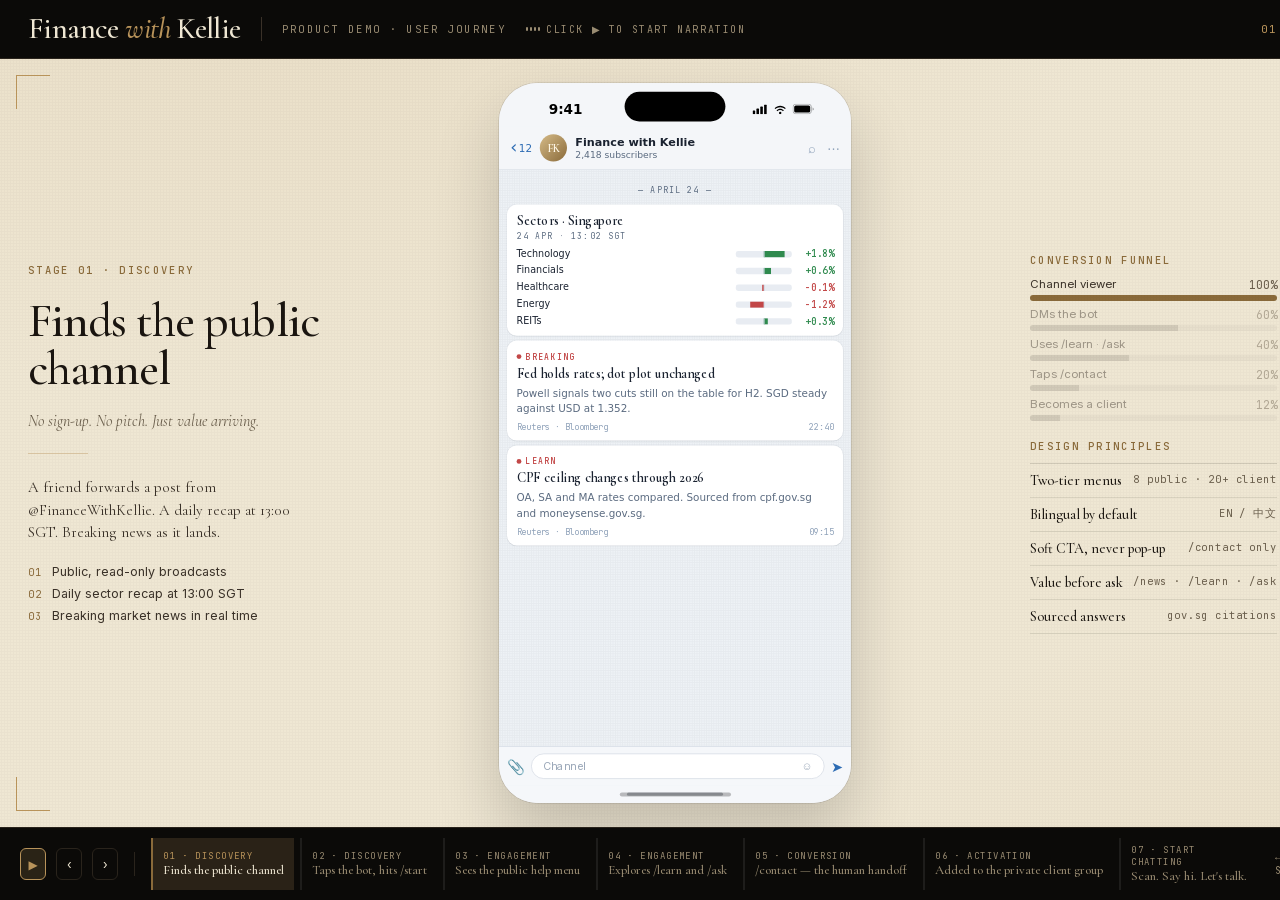
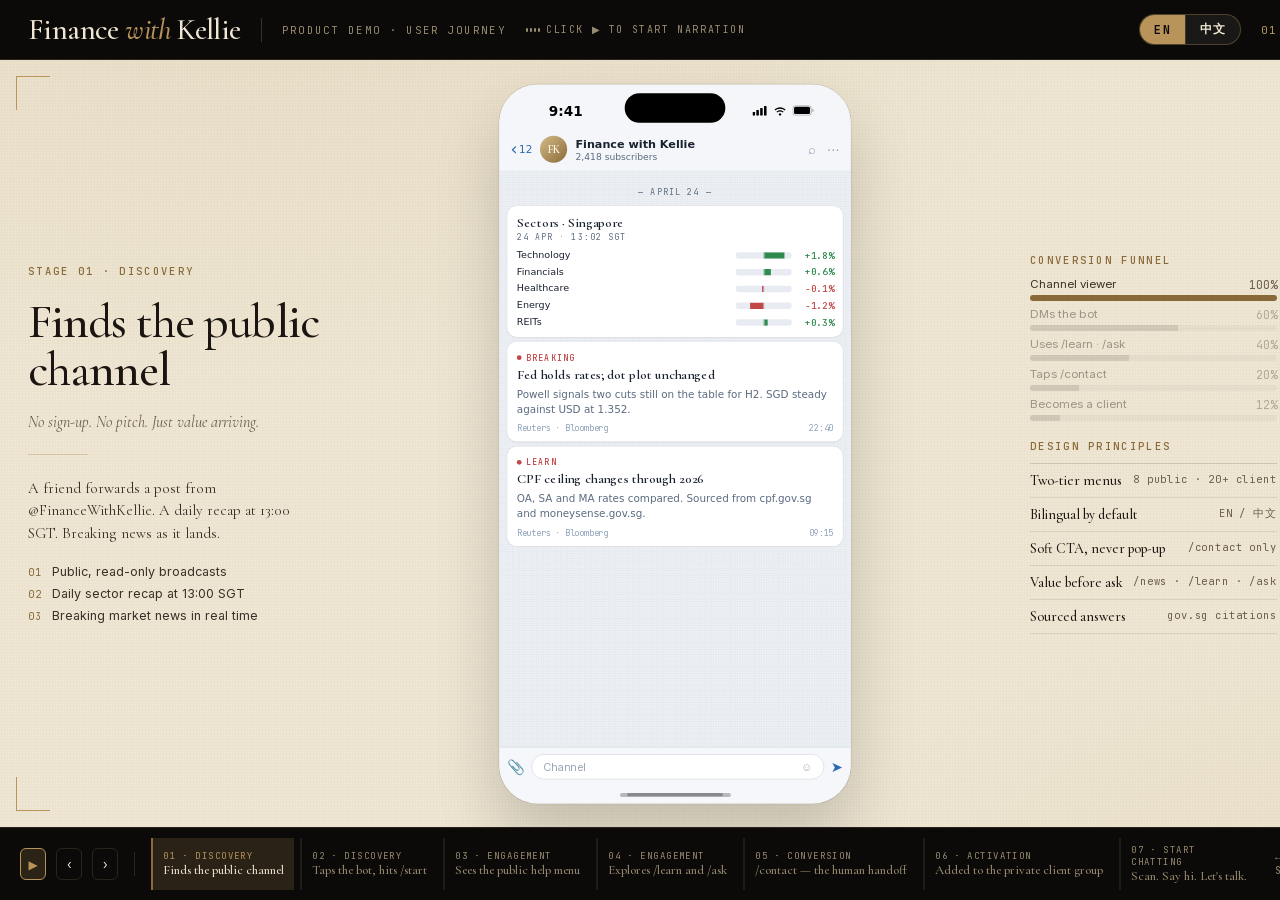
